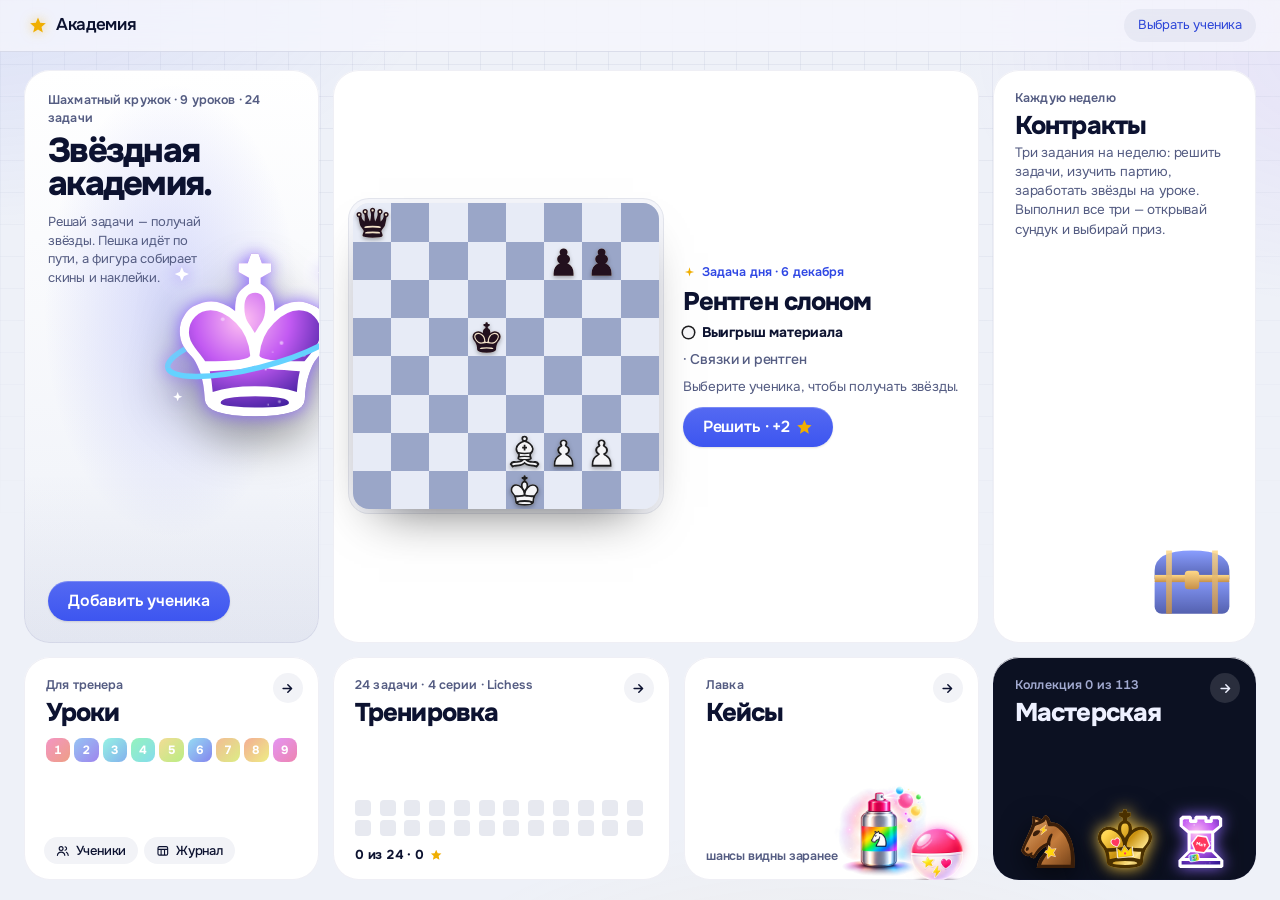
==== zvezdnaya-akademiya/index.html @ 02531407 "Add Звёздная академия as uploaded (baseline before redesign) Co-Authored-By: Claude Opus 5.5 <norepl" ====
<!DOCTYPE html>
<html lang="ru">
<head>
<meta charset="utf-8">
<meta name="viewport" content="width=device-width, initial-scale=1, viewport-fit=cover">
<style>[hidden]{display:none!important}</style>
<title>Звёздная академия</title>
<meta name="description" content="Шахматная академия: путь пешки, контракты недели, задача дня, задачи Lichess по темам и уровням, медали, честные кейсы со скинами и наклейками, 3D-осмотр призов.">
<link rel="preconnect" href="https://fonts.googleapis.com">
<link rel="preconnect" href="https://fonts.gstatic.com" crossorigin>
<link href="https://fonts.googleapis.com/css2?family=Onest:wght@400;500;600;700;800&family=JetBrains+Mono:wght@500;700;800&display=swap" rel="stylesheet">
</head>
<body>
<style>
:root { --stars: url("data:image/svg+xml,%3Csvg xmlns='http://www.w3.org/2000/svg' width='720' height='520'%3E%3Ccircle cx='0.3' cy='57.0' r='1.03' fill='%23cfd8ff' opacity='0.75'/%3E%3Ccircle cx='351.7' cy='31.3' r='0.49' fill='%23ffffff' opacity='0.51'/%3E%3Ccircle cx='645.3' cy='76.0' r='0.67' fill='%23ffffff' opacity='0.63'/%3E%3Ccircle cx='589.8' cy='379.5' r='1.02' fill='%23ffffff' opacity='0.57'/%3E%3Ccircle cx='86.9' cy='281.4' r='1.04' fill='%23ffffff' opacity='0.80'/%3E%3Ccircle cx='367.1' cy='180.7' r='0.80' fill='%23ffffff' opacity='0.44'/%3E%3Ccircle cx='144.5' cy='321.3' r='0.95' fill='%23ffffff' opacity='0.83'/%3E%3Ccircle cx='688.6' cy='460.3' r='0.82' fill='%23ffffff' opacity='0.74'/%3E%3Ccircle cx='394.3' cy='354.6' r='0.82' fill='%23cfd8ff' opacity='0.51'/%3E%3Ccircle cx='318.0' cy='483.8' r='0.41' fill='%23ffffff' opacity='0.26'/%3E%3Ccircle cx='382.9' cy='252.1' r='0.76' fill='%23ffe9c4' opacity='0.55'/%3E%3Ccircle cx='92.4' cy='301.5' r='0.44' fill='%23ffe9c4' opacity='0.28'/%3E%3Ccircle cx='538.9' cy='388.7' r='0.73' fill='%23ffffff' opacity='0.53'/%3E%3Ccircle cx='608.2' cy='263.1' r='1.03' fill='%23cfd8ff' opacity='0.78'/%3E%3Ccircle cx='562.9' cy='118.4' r='0.42' fill='%23ffffff' opacity='0.77'/%3E%3Ccircle cx='74.9' cy='148.2' r='0.68' fill='%23cfd8ff' opacity='0.68'/%3E%3Ccircle cx='564.7' cy='295.5' r='0.45' fill='%23cfd8ff' opacity='0.35'/%3E%3Ccircle cx='130.2' cy='429.8' r='0.45' fill='%23ffffff' opacity='0.69'/%3E%3Ccircle cx='243.1' cy='425.0' r='0.90' fill='%23ffe9c4' opacity='0.61'/%3E%3Ccircle cx='578.2' cy='245.1' r='1.08' fill='%23ffffff' opacity='0.69'/%3E%3Ccircle cx='470.4' cy='394.2' r='1.01' fill='%23ffffff' opacity='0.62'/%3E%3Ccircle cx='527.0' cy='371.2' r='0.35' fill='%23ffe9c4' opacity='0.74'/%3E%3Ccircle cx='513.6' cy='400.6' r='0.65' fill='%23cfd8ff' opacity='0.38'/%3E%3Ccircle cx='426.3' cy='279.5' r='1.04' fill='%23ffffff' opacity='0.59'/%3E%3Ccircle cx='390.0' cy='379.7' r='0.75' fill='%23b8c6ff' opacity='0.65'/%3E%3Ccircle cx='160.0' cy='14.0' r='1.01' fill='%23ffffff' opacity='0.26'/%3E%3Ccircle cx='94.0' cy='64.1' r='0.67' fill='%23cfd8ff' opacity='0.82'/%3E%3Ccircle cx='0.3' cy='428.1' r='0.95' fill='%23cfd8ff' opacity='0.83'/%3E%3Ccircle cx='343.6' cy='267.3' r='0.45' fill='%23ffe9c4' opacity='0.70'/%3E%3Ccircle cx='76.0' cy='505.2' r='0.55' fill='%23ffffff' opacity='0.55'/%3E%3Ccircle cx='463.9' cy='67.6' r='0.36' fill='%23ffffff' opacity='0.25'/%3E%3Ccircle cx='249.1' cy='448.7' r='0.79' fill='%23ffffff' opacity='0.42'/%3E%3Ccircle cx='198.5' cy='336.8' r='0.49' fill='%23ffffff' opacity='0.78'/%3E%3Ccircle cx='482.3' cy='189.7' r='0.53' fill='%23ffe9c4' opacity='0.37'/%3E%3Ccircle cx='148.8' cy='304.1' r='0.74' fill='%23ffffff' opacity='0.39'/%3E%3Ccircle cx='3.7' cy='292.6' r='0.69' fill='%23cfd8ff' opacity='0.37'/%3E%3Ccircle cx='304.8' cy='40.0' r='1.03' fill='%23ffffff' opacity='0.79'/%3E%3Ccircle cx='7.3' cy='53.4' r='0.58' fill='%23b8c6ff' opacity='0.35'/%3E%3Ccircle cx='392.4' cy='352.9' r='0.66' fill='%23ffe9c4' opacity='0.31'/%3E%3Ccircle cx='471.7' cy='392.5' r='0.98' fill='%23ffffff' opacity='0.30'/%3E%3Ccircle cx='605.6' cy='68.3' r='0.73' fill='%23ffffff' opacity='0.36'/%3E%3Ccircle cx='573.4' cy='308.8' r='0.94' fill='%23ffffff' opacity='0.43'/%3E%3Ccircle cx='455.4' cy='506.4' r='0.87' fill='%23ffffff' opacity='0.87'/%3E%3Ccircle cx='370.3' cy='381.8' r='0.63' fill='%23cfd8ff' opacity='0.91'/%3E%3Ccircle cx='180.3' cy='468.9' r='0.72' fill='%23ffffff' opacity='0.37'/%3E%3Ccircle cx='174.8' cy='144.8' r='0.57' fill='%23cfd8ff' opacity='0.57'/%3E%3Ccircle cx='545.3' cy='334.4' r='0.43' fill='%23cfd8ff' opacity='0.83'/%3E%3Ccircle cx='675.3' cy='350.6' r='0.90' fill='%23ffffff' opacity='0.52'/%3E%3Ccircle cx='500.8' cy='255.9' r='0.43' fill='%23cfd8ff' opacity='0.40'/%3E%3Ccircle cx='67.8' cy='309.7' r='0.56' fill='%23ffe9c4' opacity='0.39'/%3E%3Ccircle cx='521.7' cy='242.4' r='0.99' fill='%23ffffff' opacity='0.77'/%3E%3Ccircle cx='29.0' cy='480.7' r='0.91' fill='%23ffffff' opacity='0.28'/%3E%3Ccircle cx='96.0' cy='187.4' r='0.93' fill='%23b8c6ff' opacity='0.69'/%3E%3Ccircle cx='221.6' cy='511.3' r='1.03' fill='%23cfd8ff' opacity='0.86'/%3E%3Ccircle cx='503.0' cy='292.3' r='0.43' fill='%23ffffff' opacity='0.91'/%3E%3Ccircle cx='135.3' cy='1.3' r='0.43' fill='%23b8c6ff' opacity='0.32'/%3E%3Ccircle cx='517.2' cy='32.6' r='0.57' fill='%23ffe9c4' opacity='0.30'/%3E%3Ccircle cx='451.0' cy='476.3' r='0.63' fill='%23ffffff' opacity='0.75'/%3E%3Ccircle cx='49.4' cy='10.6' r='0.38' fill='%23ffe9c4' opacity='0.38'/%3E%3Ccircle cx='79.3' cy='134.8' r='0.72' fill='%23ffffff' opacity='0.70'/%3E%3Ccircle cx='200.9' cy='51.8' r='0.87' fill='%23b8c6ff' opacity='0.73'/%3E%3Ccircle cx='144.6' cy='406.2' r='0.62' fill='%23ffe9c4' opacity='0.51'/%3E%3Ccircle cx='59.6' cy='283.8' r='0.46' fill='%23cfd8ff' opacity='0.54'/%3E%3Ccircle cx='52.7' cy='330.8' r='0.71' fill='%23cfd8ff' opacity='0.50'/%3E%3Ccircle cx='214.2' cy='303.5' r='1.01' fill='%23ffffff' opacity='0.89'/%3E%3Ccircle cx='581.3' cy='355.0' r='0.68' fill='%23cfd8ff' opacity='0.49'/%3E%3Ccircle cx='223.0' cy='447.7' r='0.80' fill='%23b8c6ff' opacity='0.31'/%3E%3Ccircle cx='376.0' cy='73.5' r='0.78' fill='%23cfd8ff' opacity='0.90'/%3E%3Ccircle cx='212.7' cy='61.2' r='1.01' fill='%23cfd8ff' opacity='0.26'/%3E%3Ccircle cx='594.7' cy='513.6' r='0.84' fill='%23ffffff' opacity='0.78'/%3E%3Ccircle cx='588.3' cy='224.7' r='0.86' fill='%23b8c6ff' opacity='0.79'/%3E%3Ccircle cx='413.0' cy='305.0' r='0.62' fill='%23ffffff' opacity='0.78'/%3E%3Ccircle cx='576.1' cy='180.5' r='0.37' fill='%23ffe9c4' opacity='0.70'/%3E%3Ccircle cx='125.3' cy='153.2' r='0.47' fill='%23ffe9c4' opacity='0.78'/%3E%3Ccircle cx='213.2' cy='88.4' r='1.00' fill='%23b8c6ff' opacity='0.55'/%3E%3Ccircle cx='665.7' cy='157.7' r='0.85' fill='%23cfd8ff' opacity='0.29'/%3E%3Ccircle cx='367.3' cy='103.6' r='0.95' fill='%23ffffff' opacity='0.36'/%3E%3Ccircle cx='215.1' cy='7.1' r='0.39' fill='%23ffe9c4' opacity='0.49'/%3E%3Ccircle cx='315.1' cy='402.7' r='0.96' fill='%23ffe9c4' opacity='0.57'/%3E%3Ccircle cx='10.7' cy='431.1' r='0.41' fill='%23cfd8ff' opacity='0.88'/%3E%3Ccircle cx='604.8' cy='404.1' r='0.96' fill='%23ffffff' opacity='0.81'/%3E%3Ccircle cx='470.4' cy='0.3' r='1.02' fill='%23ffffff' opacity='0.26'/%3E%3Ccircle cx='323.9' cy='204.3' r='0.85' fill='%23ffffff' opacity='0.31'/%3E%3Ccircle cx='707.6' cy='126.4' r='0.91' fill='%23ffe9c4' opacity='0.33'/%3E%3Ccircle cx='505.2' cy='105.2' r='0.70' fill='%23ffe9c4' opacity='0.59'/%3E%3Ccircle cx='347.0' cy='330.6' r='0.98' fill='%23ffffff' opacity='0.65'/%3E%3Ccircle cx='231.6' cy='401.9' r='0.77' fill='%23ffffff' opacity='0.79'/%3E%3Ccircle cx='411.8' cy='2.1' r='1.01' fill='%23b8c6ff' opacity='0.55'/%3E%3Ccircle cx='246.9' cy='375.7' r='0.83' fill='%23ffffff' opacity='0.51'/%3E%3Ccircle cx='111.6' cy='81.9' r='0.97' fill='%23ffffff' opacity='0.53'/%3E%3Ccircle cx='429.3' cy='482.1' r='0.70' fill='%23ffffff' opacity='0.84'/%3E%3Ccircle cx='344.9' cy='365.2' r='0.74' fill='%23ffe9c4' opacity='0.93'/%3E%3Ccircle cx='252.3' cy='275.8' r='0.55' fill='%23ffffff' opacity='0.40'/%3E%3Ccircle cx='652.0' cy='0.2' r='0.95' fill='%23ffe9c4' opacity='0.50'/%3E%3Ccircle cx='82.3' cy='178.8' r='0.36' fill='%23ffffff' opacity='0.88'/%3E%3Ccircle cx='484.2' cy='176.8' r='0.96' fill='%23ffffff' opacity='0.69'/%3E%3Ccircle cx='278.2' cy='464.5' r='0.60' fill='%23b8c6ff' opacity='0.59'/%3E%3Ccircle cx='53.2' cy='345.2' r='0.36' fill='%23ffffff' opacity='0.64'/%3E%3Ccircle cx='183.2' cy='500.4' r='1.02' fill='%23ffffff' opacity='0.67'/%3E%3Ccircle cx='412.5' cy='168.8' r='0.98' fill='%23ffffff' opacity='0.42'/%3E%3Ccircle cx='686.6' cy='16.2' r='0.73' fill='%23ffffff' opacity='0.87'/%3E%3Ccircle cx='368.1' cy='390.4' r='0.45' fill='%23ffffff' opacity='0.32'/%3E%3Ccircle cx='44.7' cy='36.4' r='0.49' fill='%23ffffff' opacity='0.26'/%3E%3Ccircle cx='549.0' cy='345.8' r='0.72' fill='%23ffffff' opacity='0.94'/%3E%3Ccircle cx='278.1' cy='277.5' r='0.99' fill='%23ffffff' opacity='0.73'/%3E%3Ccircle cx='126.0' cy='395.8' r='0.77' fill='%23ffffff' opacity='0.45'/%3E%3Ccircle cx='654.0' cy='282.4' r='1.09' fill='%23cfd8ff' opacity='0.89'/%3E%3Ccircle cx='610.3' cy='20.8' r='0.36' fill='%23b8c6ff' opacity='0.30'/%3E%3Ccircle cx='77.2' cy='132.8' r='0.65' fill='%23ffffff' opacity='0.25'/%3E%3Ccircle cx='493.2' cy='142.6' r='1.04' fill='%23ffffff' opacity='0.70'/%3E%3Ccircle cx='235.9' cy='329.9' r='0.58' fill='%23ffe9c4' opacity='0.94'/%3E%3Ccircle cx='86.4' cy='121.0' r='0.48' fill='%23ffe9c4' opacity='0.90'/%3E%3Ccircle cx='133.6' cy='493.3' r='0.56' fill='%23ffffff' opacity='0.53'/%3E%3Ccircle cx='494.1' cy='429.2' r='0.94' fill='%23cfd8ff' opacity='0.26'/%3E%3Ccircle cx='200.6' cy='357.6' r='0.46' fill='%23ffffff' opacity='0.32'/%3E%3Ccircle cx='160.1' cy='309.5' r='0.58' fill='%23ffffff' opacity='0.51'/%3E%3Ccircle cx='266.5' cy='12.7' r='0.77' fill='%23ffffff' opacity='0.61'/%3E%3Ccircle cx='141.4' cy='292.1' r='0.93' fill='%23cfd8ff' opacity='0.88'/%3E%3Ccircle cx='386.1' cy='261.8' r='0.63' fill='%23ffffff' opacity='0.39'/%3E%3Ccircle cx='361.0' cy='34.6' r='0.83' fill='%23ffffff' opacity='0.53'/%3E%3Ccircle cx='272.8' cy='398.0' r='0.47' fill='%23b8c6ff' opacity='0.36'/%3E%3Ccircle cx='476.1' cy='493.7' r='0.99' fill='%23ffe9c4' opacity='0.40'/%3E%3Ccircle cx='706.1' cy='256.6' r='1.08' fill='%23ffe9c4' opacity='0.52'/%3E%3Ccircle cx='656.1' cy='127.8' r='0.40' fill='%23ffffff' opacity='0.63'/%3E%3Ccircle cx='162.7' cy='342.6' r='0.39' fill='%23ffffff' opacity='0.61'/%3E%3Ccircle cx='67.2' cy='39.1' r='0.63' fill='%23ffffff' opacity='0.32'/%3E%3Ccircle cx='603.5' cy='493.5' r='0.63' fill='%23ffffff' opacity='0.46'/%3E%3Ccircle cx='434.7' cy='265.8' r='0.90' fill='%23ffffff' opacity='0.74'/%3E%3Ccircle cx='269.0' cy='366.0' r='0.99' fill='%23cfd8ff' opacity='0.31'/%3E%3Ccircle cx='330.2' cy='215.3' r='0.80' fill='%23ffffff' opacity='0.84'/%3E%3Ccircle cx='392.2' cy='386.6' r='0.38' fill='%23cfd8ff' opacity='0.78'/%3E%3Ccircle cx='232.9' cy='393.1' r='0.85' fill='%23ffffff' opacity='0.31'/%3E%3Ccircle cx='175.7' cy='107.6' r='0.81' fill='%23ffffff' opacity='0.85'/%3E%3Ccircle cx='620.2' cy='120.1' r='0.92' fill='%23b8c6ff' opacity='0.53'/%3E%3Ccircle cx='282.3' cy='501.9' r='0.55' fill='%23ffe9c4' opacity='0.68'/%3E%3Ccircle cx='370.9' cy='26.0' r='0.86' fill='%23ffffff' opacity='0.66'/%3E%3Ccircle cx='103.7' cy='434.1' r='0.36' fill='%23ffffff' opacity='0.69'/%3E%3Ccircle cx='101.1' cy='422.1' r='0.65' fill='%23b8c6ff' opacity='0.31'/%3E%3Ccircle cx='570.3' cy='269.7' r='0.39' fill='%23b8c6ff' opacity='0.49'/%3E%3Ccircle cx='308.3' cy='23.1' r='0.80' fill='%23ffffff' opacity='0.53'/%3E%3Ccircle cx='529.5' cy='341.6' r='1.02' fill='%23ffffff' opacity='0.40'/%3E%3Ccircle cx='26.5' cy='377.7' r='0.92' fill='%23ffffff' opacity='0.32'/%3E%3Ccircle cx='102.1' cy='262.0' r='0.43' fill='%23cfd8ff' opacity='0.83'/%3E%3Ccircle cx='92.4' cy='443.9' r='0.90' fill='%23ffffff' opacity='0.76'/%3E%3Ccircle cx='648.3' cy='392.5' r='0.84' fill='%23b8c6ff' opacity='0.76'/%3E%3Ccircle cx='576.9' cy='366.6' r='0.36' fill='%23b8c6ff' opacity='0.46'/%3E%3Ccircle cx='380.7' cy='221.7' r='0.93' fill='%23ffffff' opacity='0.85'/%3E%3Ccircle cx='545.0' cy='307.7' r='0.43' fill='%23ffffff' opacity='0.76'/%3E%3Ccircle cx='702.7' cy='206.9' r='1.08' fill='%23ffe9c4' opacity='0.38'/%3E%3Ccircle cx='665.5' cy='340.6' r='0.67' fill='%23cfd8ff' opacity='0.77'/%3E%3C/svg%3E"); --stars2: url("data:image/svg+xml,%3Csvg xmlns='http://www.w3.org/2000/svg' width='520' height='380'%3E%3Ccircle cx='3.1' cy='212.3' r='0.78' fill='%23ffe9c4' opacity='0.58'/%3E%3Ccircle cx='187.5' cy='211.7' r='1.44' fill='%23ffe9c4' opacity='0.61'/%3E%3Ccircle cx='419.4' cy='36.9' r='1.71' fill='%23b8c6ff' opacity='0.57'/%3E%3Ccircle cx='337.2' cy='227.4' r='1.22' fill='%23ffffff' opacity='0.65'/%3E%3Ccircle cx='284.4' cy='63.6' r='1.19' fill='%23cfd8ff' opacity='0.71'/%3E%3Ccircle cx='95.3' cy='307.4' r='1.11' fill='%23ffffff' opacity='0.28'/%3E%3Ccircle cx='91.1' cy='252.4' r='1.05' fill='%23ffffff' opacity='0.67'/%3E%3Ccircle cx='149.2' cy='261.8' r='1.30' fill='%23ffffff' opacity='0.91'/%3E%3Ccircle cx='244.0' cy='167.7' r='0.97' fill='%23cfd8ff' opacity='0.79'/%3E%3Ccircle cx='14.8' cy='378.3' r='0.81' fill='%23ffffff' opacity='0.77'/%3E%3Ccircle cx='82.3' cy='76.9' r='1.11' fill='%23ffffff' opacity='0.44'/%3E%3Ccircle cx='493.4' cy='369.8' r='1.07' fill='%23b8c6ff' opacity='0.53'/%3E%3Ccircle cx='154.1' cy='375.2' r='1.69' fill='%23ffffff' opacity='0.36'/%3E%3Ccircle cx='57.5' cy='212.6' r='1.66' fill='%23b8c6ff' opacity='0.75'/%3E%3Ccircle cx='355.9' cy='227.2' r='1.01' fill='%23cfd8ff' opacity='0.62'/%3E%3Ccircle cx='476.4' cy='8.6' r='1.40' fill='%23ffffff' opacity='0.79'/%3E%3Ccircle cx='110.2' cy='34.7' r='1.78' fill='%23ffe9c4' opacity='0.73'/%3E%3Ccircle cx='182.5' cy='27.8' r='1.27' fill='%23ffffff' opacity='0.55'/%3E%3Ccircle cx='377.0' cy='42.8' r='0.90' fill='%23ffffff' opacity='0.56'/%3E%3Ccircle cx='36.9' cy='6.1' r='1.27' fill='%23cfd8ff' opacity='0.85'/%3E%3Ccircle cx='130.1' cy='236.2' r='0.92' fill='%23ffe9c4' opacity='0.66'/%3E%3Ccircle cx='234.1' cy='31.1' r='1.36' fill='%23ffffff' opacity='0.92'/%3E%3Ccircle cx='130.7' cy='333.3' r='0.91' fill='%23b8c6ff' opacity='0.73'/%3E%3Ccircle cx='171.9' cy='203.5' r='1.46' fill='%23cfd8ff' opacity='0.51'/%3E%3Ccircle cx='70.9' cy='343.4' r='0.77' fill='%23cfd8ff' opacity='0.73'/%3E%3Ccircle cx='200.3' cy='282.9' r='1.71' fill='%23ffffff' opacity='0.92'/%3E%3Ccircle cx='383.5' cy='204.4' r='0.81' fill='%23b8c6ff' opacity='0.61'/%3E%3Ccircle cx='479.9' cy='173.1' r='0.96' fill='%23ffffff' opacity='0.61'/%3E%3Ccircle cx='448.0' cy='130.5' r='1.30' fill='%23ffffff' opacity='0.44'/%3E%3Ccircle cx='223.5' cy='216.0' r='1.14' fill='%23b8c6ff' opacity='0.32'/%3E%3Ccircle cx='270.6' cy='105.7' r='1.40' fill='%23ffffff' opacity='0.64'/%3E%3Ccircle cx='115.2' cy='197.2' r='1.34' fill='%23ffffff' opacity='0.51'/%3E%3Ccircle cx='306.5' cy='315.8' r='1.37' fill='%23ffffff' opacity='0.29'/%3E%3Ccircle cx='506.1' cy='192.5' r='1.04' fill='%23ffffff' opacity='0.75'/%3E%3Cpath d='M508.1 90.4L508.90000000000003 94.60000000000001L513.1 95.4L508.90000000000003 96.2L508.1 100.4L507.3 96.2L503.1 95.4L507.3 94.60000000000001Z' fill='%23fff' opacity='.8'/%3E%3Cpath d='M194.6 206.7L195.4 210.89999999999998L199.6 211.7L195.4 212.5L194.6 216.7L193.79999999999998 212.5L189.6 211.7L193.79999999999998 210.89999999999998Z' fill='%23fff' opacity='.8'/%3E%3Cpath d='M33.7 55.7L34.5 59.900000000000006L38.7 60.7L34.5 61.5L33.7 65.7L32.900000000000006 61.5L28.700000000000003 60.7L32.900000000000006 59.900000000000006Z' fill='%23fff' opacity='.8'/%3E%3C/svg%3E"); }
/* «Звёздная академия» v4 · «Обсерватория»
   Layout: one-screen app. A 52px glass bar, then a page that always fits the viewport: a header row and a body
   that never scrolls; long lists turn into pages you flip. The home page is a hub with one clear first action.
   Look: a night observatory. Deep navy, a quiet starfield, one luminous indigo accent, gold for stars.
   Light mode is «blueprint paper»: off-white with a fine grid and the same accent. Onest for text,
   JetBrains Mono for numbers that are data (odds, wear, counters). */
:root {
  color-scheme: light;
  --bg: #eef1f8;
  --bg-2: #f7f8fc;
  --surface: #ffffff;
  --surface-2: #f5f6fb;
  --fill: rgba(28, 40, 110, .055);
  --fill-2: rgba(28, 40, 110, .1);
  --line: rgba(28, 40, 110, .12);
  --hair: rgba(28, 40, 110, .08);
  --ink: #0c1230;
  --ink-2: #545c82;
  --ink-3: #7c84a8;
  --accent: #3d55f0;
  --accent-hi: #2f47e4;
  --accent-ink: #ffffff;
  --accent-soft: rgba(61, 85, 240, .12);
  --link: #2c45d8;
  --star: #a46b00;
  --star-glow: #f0ae00;
  --ok: #128a55;
  --danger: #d4243b;
  --nav: rgba(246, 247, 252, .78);
  --nav-ink: #0c1230;
  --scrim: rgba(226, 230, 242, .74);
  --shadow: 0 1px 2px rgba(12, 18, 48, .05), 0 18px 44px -20px rgba(12, 18, 48, .3);
  --edge: inset 0 0 0 1px rgba(28, 40, 110, .07), inset 0 1px 0 rgba(255, 255, 255, .9);
  --glow-a: rgba(61, 85, 240, .14);
  --glow-b: rgba(150, 90, 255, .1);
  --glow-c: rgba(255, 180, 60, .1);
  --sq-light: #e7ebf6;
  --sq-dark: #9aa6c8;
  --sq-mark: rgba(61, 85, 240, .32);
  --r-common: #6e6e78;
  --r-uncommon: #1f8a46;
  --r-rare: #1f63e0;
  --r-epic: #8a3fd1;
  --r-legendary: #c05f00;
  --r-mythic: #d1194e;
  --f-display: "Onest", -apple-system, BlinkMacSystemFont, "SF Pro Display", "Segoe UI", Arial, sans-serif;
  --f-text: "Onest", -apple-system, BlinkMacSystemFont, "SF Pro Text", "Segoe UI", Arial, sans-serif;
  --f-mono: "JetBrains Mono", ui-monospace, "SF Mono", Menlo, Consolas, monospace;
  --ease: cubic-bezier(.25, .1, .25, 1);
  --out: cubic-bezier(.16, 1, .3, 1);
  --spring: cubic-bezier(.34, 1.56, .64, 1);
  --in: cubic-bezier(.55, 0, 1, .45);
  --gut: 24px;
  --sky: none;
}
@media (prefers-color-scheme: dark) {
  :root:not([data-theme="light"]) {
    color-scheme: dark;
    --bg: #04060e; --bg-2: #080c1a; --surface: #0c1122; --surface-2: #121a31;
    --fill: rgba(150, 165, 255, .07); --fill-2: rgba(150, 165, 255, .13); --line: rgba(150, 165, 255, .14); --hair: rgba(150, 165, 255, .09);
    --ink: #eef1ff; --ink-2: #a2aad0; --ink-3: #737ca6; --accent: #4f68ff; --accent-hi: #6c84ff; --accent-ink: #ffffff; --accent-soft: rgba(108, 132, 255, .16); --link: #93a6ff;
    --star: #ffd66b; --star-glow: #ffcf4d; --ok: #3ddc97; --danger: #ff5a6e;
    --nav: rgba(6, 9, 20, .72); --nav-ink: #eef1ff; --scrim: rgba(2, 4, 12, .74); --shadow: 0 18px 44px -18px rgba(0, 0, 0, .95);
    --edge: inset 0 0 0 1px rgba(150, 165, 255, .09), inset 0 1px 0 rgba(255, 255, 255, .06);
    --glow-a: rgba(79, 104, 255, .2); --glow-b: rgba(150, 90, 255, .14); --glow-c: rgba(255, 190, 90, .06);
    --sq-light: #c4cce6; --sq-dark: #6573a6; --sq-mark: rgba(108, 132, 255, .5);
    --r-common: #9b9eb0; --r-uncommon: #3ddc84; --r-rare: #3d8bff; --r-epic: #c06bff; --r-legendary: #ffa53a; --r-mythic: #ff4f7b;
    --sky: var(--stars);
  }
}
:root[data-theme="dark"] {
  color-scheme: dark;
  --bg: #04060e; --bg-2: #080c1a; --surface: #0c1122; --surface-2: #121a31;
  --fill: rgba(150, 165, 255, .07); --fill-2: rgba(150, 165, 255, .13); --line: rgba(150, 165, 255, .14); --hair: rgba(150, 165, 255, .09);
  --ink: #eef1ff; --ink-2: #a2aad0; --ink-3: #737ca6; --accent: #4f68ff; --accent-hi: #6c84ff; --accent-ink: #ffffff; --accent-soft: rgba(108, 132, 255, .16); --link: #93a6ff;
  --star: #ffd66b; --star-glow: #ffcf4d; --ok: #3ddc97; --danger: #ff5a6e;
  --nav: rgba(6, 9, 20, .72); --nav-ink: #eef1ff; --scrim: rgba(2, 4, 12, .74); --shadow: 0 18px 44px -18px rgba(0, 0, 0, .95);
  --edge: inset 0 0 0 1px rgba(150, 165, 255, .09), inset 0 1px 0 rgba(255, 255, 255, .06);
  --glow-a: rgba(79, 104, 255, .2); --glow-b: rgba(150, 90, 255, .14); --glow-c: rgba(255, 190, 90, .06);
  --sq-light: #c4cce6; --sq-dark: #6573a6; --sq-mark: rgba(108, 132, 255, .5);
  --r-common: #9b9eb0; --r-uncommon: #3ddc84; --r-rare: #3d8bff; --r-epic: #c06bff; --r-legendary: #ffa53a; --r-mythic: #ff4f7b;
  --sky: var(--stars);
}
/* always-dark surfaces (case opening, inspection, rank-up, the first lesson, the studio tile) */
.dark-band {
  --bg: #04060e; --surface: #0c1122; --surface-2: #121a31; --fill: rgba(150, 165, 255, .08); --fill-2: rgba(150, 165, 255, .15); --line: rgba(150, 165, 255, .16);
  --ink: #eef1ff; --ink-2: #a2aad0; --ink-3: #737ca6; --link: #93a6ff; --star: #ffd66b; --accent: #4f68ff; --accent-hi: #6c84ff;
  --sq-light: #c4cce6; --sq-dark: #6573a6;
  --r-common: #9b9eb0; --r-uncommon: #3ddc84; --r-rare: #3d8bff; --r-epic: #c06bff; --r-legendary: #ffa53a; --r-mythic: #ff4f7b;
  color: var(--ink);
}

*, *::before, *::after { box-sizing: border-box; }
html, body { height: 100%; }
body { margin: 0; background: var(--bg); color: var(--ink); font-family: var(--f-text); font-size: 16px; line-height: 1.42; letter-spacing: -.012em; -webkit-font-smoothing: antialiased; overflow: hidden; font-feature-settings: "ss01", "cv11"; }
/* the sky: soft nebula glows plus a starfield in dark mode, a blueprint grid in light mode */
body::before { content: ""; position: fixed; inset: -20%; z-index: 0; pointer-events: none; background: radial-gradient(40% 35% at 12% 8%, var(--glow-a), transparent 70%), radial-gradient(35% 30% at 92% 18%, var(--glow-b), transparent 70%), radial-gradient(40% 35% at 60% 104%, var(--glow-c), transparent 70%); animation: ambient 30s ease-in-out infinite alternate; }
body::after { content: ""; position: fixed; inset: 0; z-index: 0; pointer-events: none; background: linear-gradient(var(--hair) 1px, transparent 1px) 0 0 / 32px 32px, linear-gradient(90deg, var(--hair) 1px, transparent 1px) 0 0 / 32px 32px; -webkit-mask: radial-gradient(120% 90% at 50% 0%, #000 25%, transparent 80%); mask: radial-gradient(120% 90% at 50% 0%, #000 25%, transparent 80%); opacity: .7; }
@keyframes ambient { 50% { transform: translate(3%, -2%) rotate(3deg); } 100% { transform: translate(-3%, 2%) rotate(-2deg); } }
@media (prefers-color-scheme: dark) { :root:not([data-theme="light"]) body::after { background: var(--stars) 0 0 / 720px 520px, var(--stars2) 260px 140px / 520px 380px; opacity: .9; -webkit-mask: none; mask: none; animation: twinkle 7s ease-in-out infinite alternate; } }
:root[data-theme="dark"] body::after { background: var(--stars) 0 0 / 720px 520px, var(--stars2) 260px 140px / 520px 380px; opacity: .9; -webkit-mask: none; mask: none; animation: twinkle 7s ease-in-out infinite alternate; }
@keyframes twinkle { 0% { opacity: .55; } 50% { opacity: .95; } 100% { opacity: .7; } }
.mono { font-family: var(--f-mono); font-variant-numeric: tabular-nums; letter-spacing: -.02em; }
.g { font-style: normal; font-size: .92em; display: inline-block; }
button, input, select { font: inherit; color: inherit; letter-spacing: inherit; }
button { cursor: pointer; }
a { color: var(--link); }
:focus-visible { outline: 2px solid var(--accent-hi); outline-offset: 2px; }
h1, h2, h3 { margin: 0; text-wrap: balance; font-family: var(--f-display); }
p { margin: 0; }
.num { font-variant-numeric: tabular-nums; }
.starI { display: inline-block; width: .95em; height: .95em; vertical-align: -.1em; color: var(--star-glow); }

/* ---------- app shell: everything fits the viewport ---------- */
#app { position: relative; z-index: 1; height: 100%; display: grid; grid-template-rows: auto minmax(0, 1fr); }
.bar { position: relative; z-index: 40; height: 52px; background: var(--nav); backdrop-filter: saturate(180%) blur(20px); -webkit-backdrop-filter: saturate(180%) blur(20px); border-bottom: 1px solid var(--line); }
.bar-in { max-width: 1360px; height: 100%; margin: 0 auto; padding-inline: var(--gut); display: flex; align-items: center; gap: 10px; }
.logo { display: inline-flex; align-items: center; gap: 8px; border: 0; background: none; padding: 6px 4px; color: var(--nav-ink); font-family: var(--f-display); font-weight: 600; font-size: 17px; letter-spacing: -.02em; white-space: nowrap; }
.logo svg { width: 20px; height: 20px; color: var(--star-glow); filter: drop-shadow(0 0 6px color-mix(in srgb, var(--star-glow) 55%, transparent)); transition: transform .5s var(--spring); }
.logo:hover svg { transform: rotate(72deg) scale(1.1); }
.crumb { display: flex; align-items: center; gap: 6px; min-width: 0; color: var(--ink-2); font-size: 15px; }
.crumb svg { width: 14px; height: 14px; flex: none; opacity: .6; }
.crumb b { color: var(--ink); font-weight: 600; white-space: nowrap; overflow: hidden; text-overflow: ellipsis; }
.bar .sp { flex: 1; }
.me { display: inline-flex; align-items: center; gap: 8px; border: 0; background: var(--fill); border-radius: 999px; padding: 3px 12px 3px 3px; min-width: 0; max-width: 270px; font-size: 13px; color: var(--nav-ink); transition: background .2s; }
.me:hover { background: var(--fill-2); }
.me .ava { --s: 30px; }
.me b { font-weight: 600; white-space: nowrap; overflow: hidden; text-overflow: ellipsis; min-width: 0; }
.me .bal { font-weight: 700; white-space: nowrap; font-variant-numeric: tabular-nums; }
.me.none { padding: 7px 14px; color: var(--link); }
#view { position: relative; min-height: 0; overflow: hidden; }
.page { height: 100%; max-width: 1360px; margin: 0 auto; padding: 18px var(--gut) 20px; display: grid; grid-template-rows: auto minmax(0, 1fr); gap: 16px; animation: pagein .5s var(--out) both; }
@keyframes pagein { from { opacity: 0; transform: translateY(10px) scale(.995); } }
.page.flat { grid-template-rows: minmax(0, 1fr); }
.phead { display: flex; align-items: flex-end; justify-content: space-between; gap: 12px 20px; flex-wrap: wrap; min-width: 0; }
.phead .ttl-block { display: grid; gap: 2px; min-width: 0; }
.phead h1 { font-weight: 700; font-size: clamp(26px, 3.2vw, 40px); line-height: 1.05; letter-spacing: -.032em; }
.phead p { color: var(--ink-2); font-size: 15px; }
.phead .acts { display: flex; align-items: center; gap: 8px; flex-wrap: wrap; }
.pbody { position: relative; min-height: 0; min-width: 0; }

/* ---------- type helpers ---------- */
.eyebrow { font-size: 13px; font-weight: 600; color: var(--ink-2); letter-spacing: -.005em; }
.h2 { font-weight: 700; font-size: clamp(22px, 2.4vw, 30px); line-height: 1.1; letter-spacing: -.028em; }
.h3 { font-weight: 600; font-size: clamp(17px, 1.6vw, 21px); line-height: 1.18; letter-spacing: -.018em; }
.lead { font-size: clamp(15px, 1.4vw, 18px); line-height: 1.4; color: var(--ink-2); }
.small { font-size: 14px; line-height: 1.4; }
.tiny { font-size: 12px; line-height: 1.3; letter-spacing: -.005em; }
.muted { color: var(--ink-2); }
.grad { background: linear-gradient(90deg, #2997ff 0%, #a35cff 35%, #ff375f 70%, #ff9f0a 100%); -webkit-background-clip: text; background-clip: text; color: transparent; }
.row { display: flex; gap: 10px; flex-wrap: wrap; align-items: center; }
.row.c { justify-content: center; }
.spread { display: flex; gap: 10px 16px; flex-wrap: wrap; align-items: center; justify-content: space-between; }
.stack { display: grid; gap: 8px; min-width: 0; align-content: start; }
.clip1 { white-space: nowrap; overflow: hidden; text-overflow: ellipsis; min-width: 0; }

/* ---------- buttons and controls ---------- */
.btn { position: relative; display: inline-flex; align-items: center; justify-content: center; gap: 6px; border: 0; border-radius: 980px; padding: 10px 20px; background: linear-gradient(180deg, color-mix(in srgb, var(--accent) 88%, #fff), var(--accent)); color: var(--accent-ink); font-size: 16px; font-weight: 600; line-height: 1.2; white-space: nowrap; box-shadow: inset 0 1px 0 rgba(255, 255, 255, .22), 0 1px 2px rgba(0, 0, 0, .12); transition: background .2s, transform .25s var(--spring), opacity .2s, box-shadow .25s; }
.btn:hover { background: linear-gradient(180deg, color-mix(in srgb, var(--accent-hi) 85%, #fff), var(--accent-hi)); box-shadow: inset 0 1px 0 rgba(255, 255, 255, .25), 0 8px 24px -8px var(--accent-hi); }
.btn:active { transform: scale(.95); transition-duration: .08s; }
.btn:disabled { opacity: .38; cursor: default; transform: none; background: var(--accent); box-shadow: none; }
.btn svg { width: 1.05em; height: 1.05em; flex: none; }
.btn.sm { padding: 7px 14px; font-size: 14px; }
.btn.lg { padding: 13px 26px; font-size: 17px; }
.btn.soft { background: var(--fill); color: var(--ink); box-shadow: none; font-weight: 500; }
.btn.soft:hover { background: var(--fill-2); box-shadow: none; }
.btn.soft:disabled { background: var(--fill); }
.btn.glass { background: rgba(255, 255, 255, .13); color: #fff; box-shadow: inset 0 0 0 1px rgba(255, 255, 255, .14); backdrop-filter: blur(14px); -webkit-backdrop-filter: blur(14px); font-weight: 500; }
.btn.glass:hover { background: rgba(255, 255, 255, .28); box-shadow: none; }
.btn.white { background: #f5f5f7; color: #1d1d1f; }
.btn.white:hover { background: #ffffff; }
.btn.danger { background: var(--danger); color: #fff; }
.btn.armed { background: var(--danger) !important; color: #fff !important; box-shadow: none; }
.link { display: inline-flex; align-items: center; gap: 2px; border: 0; background: none; padding: 0; color: var(--link); font-size: inherit; }
.link::after { content: "›"; font-size: 1.15em; line-height: 1; margin-left: 3px; transform: translateY(-.04em); transition: transform .2s; }
.link:hover::after { transform: translate(2px, -.04em); }
.iconbtn { width: 36px; height: 36px; border-radius: 50%; border: 0; background: var(--fill); display: grid; place-items: center; color: var(--ink); flex: none; transition: background .2s, transform .15s; }
.iconbtn:hover { background: var(--fill-2); }
.iconbtn:active { transform: scale(.92); }
.iconbtn svg { width: 18px; height: 18px; }
.seg { display: inline-flex; gap: 2px; padding: 3px; border-radius: 12px; background: var(--fill); max-width: 100%; overflow-x: auto; scrollbar-width: none; }
.seg::-webkit-scrollbar { display: none; }
.seg button { border: 0; background: none; border-radius: 9px; padding: 7px 13px; font-size: 14px; font-weight: 500; color: var(--ink); white-space: nowrap; transition: background .2s; }
.seg button:hover { background: var(--fill); }
.seg button[aria-pressed="true"] { background: var(--surface); box-shadow: 0 1px 4px rgba(0, 0, 0, .16), var(--edge); font-weight: 600; }
.seg button.lk { color: var(--ink-3); }
.seg button.lk svg { width: 12px; height: 12px; margin-right: 4px; vertical-align: -1px; opacity: .8; }
.chips { display: flex; flex-wrap: wrap; gap: 6px; }
.chip { border: 0; background: var(--fill); color: var(--ink); border-radius: 999px; padding: 6px 13px; font-size: 13px; transition: background .2s; }
.chip:hover { background: var(--fill-2); }
.chip[aria-pressed="true"] { background: var(--ink); color: var(--bg); }
.pillbal { display: inline-flex; align-items: center; gap: 5px; padding: 6px 14px; border-radius: 999px; background: var(--fill); font-weight: 700; font-size: 15px; font-variant-numeric: tabular-nums; white-space: nowrap; box-shadow: var(--edge); }
.tile { position: relative; background: var(--surface); border-radius: 26px; padding: 22px; overflow: hidden; min-width: 0; min-height: 0; box-shadow: var(--edge); }
.meter { height: 6px; border-radius: 6px; background: var(--fill-2); overflow: hidden; }
.meter i { display: block; height: 100%; border-radius: 6px; background: linear-gradient(90deg, var(--accent), color-mix(in srgb, var(--accent-hi) 70%, #b8c4ff)); transition: width .6s var(--out); }

/* ---------- pager: pages you flip instead of scrolling ---------- */
.pager { position: relative; height: 100%; display: grid; grid-template-rows: minmax(0, 1fr) auto; gap: 0; min-height: 0; outline: none; }
.pg-vp { position: relative; min-height: 0; overflow: hidden; }
.pg-grid { display: grid; gap: var(--pg-gap, 16px); height: 100%; align-content: start; touch-action: pan-y; }
.pg-grid.fill { align-content: stretch; }
.pg-grid > * { min-width: 0; min-height: 0; animation: pgin .45s var(--out) both; animation-delay: calc(var(--k, 0) * 22ms); }
.pg-grid.back > * { animation-name: pgback; }
@keyframes pgin { from { opacity: 0; transform: translateX(26px) scale(.98); } }
@keyframes pgback { from { opacity: 0; transform: translateX(-26px) scale(.98); } }
.pg-nav { display: flex; align-items: center; justify-content: center; gap: 10px; height: 32px; margin-top: 10px; }
.pg-nav[hidden] { display: none; }
.pg-nav button { width: 32px; height: 32px; border-radius: 50%; border: 0; background: var(--fill); color: var(--ink); display: grid; place-items: center; transition: background .2s, opacity .2s; }
.pg-nav button:hover { background: var(--fill-2); }
.pg-nav button:disabled { opacity: .3; cursor: default; }
.pg-nav button svg { width: 16px; height: 16px; }
.pg-dots { display: flex; gap: 6px; align-items: center; }
.pg-dots i { width: 7px; height: 7px; border-radius: 50%; background: var(--fill-2); transition: width .3s var(--out), background .3s; cursor: pointer; }
.pg-dots i.on { width: 22px; border-radius: 4px; background: var(--ink); }
.pg-dots span { font-size: 13px; color: var(--ink-2); font-variant-numeric: tabular-nums; }
.empty { display: grid; gap: 12px; justify-items: center; align-content: center; text-align: center; height: 100%; padding: 20px; color: var(--ink-2); }
.empty .h2 { color: var(--ink); }

/* ---------- avatar and frames ---------- */
.ava { --h: 220; --s: 56px; position: relative; width: var(--s); height: var(--s); flex: none; border-radius: 50%; display: grid; place-items: center; background: radial-gradient(circle at 32% 28%, hsl(var(--h) 90% 76%), hsl(var(--h) 75% 50%) 58%, hsl(calc(var(--h) + 30) 70% 32%)); }
.ava > svg.pc { width: 72%; height: 72%; filter: drop-shadow(0 1px 1.5px rgba(0, 0, 0, .35)); }
.ava .ring { position: absolute; inset: -4px; border-radius: 50%; pointer-events: none; }
.ring.copper { border: 3px solid #c8783c; box-shadow: inset 0 0 0 1px #ffc08a; }
.ring.emerald { border: 3px solid #30d158; box-shadow: 0 0 10px rgba(48, 209, 88, .7); }
.ring.sapphire { border: 4px double #0a84ff; box-shadow: 0 0 12px rgba(10, 132, 255, .7); }
.ring.neon { border: 3px solid #ff375f; box-shadow: 0 0 10px #ff375f, 0 0 20px #64d2ff; animation: neonp 1.6s ease-in-out infinite alternate; }
@keyframes neonp { to { border-color: #64d2ff; box-shadow: 0 0 14px #64d2ff, 0 0 24px #ff375f; } }
.ring.crown { border: 3px solid #ffcc00; box-shadow: 0 0 14px rgba(255, 159, 10, .8); }
.ring.crown::after { content: ""; position: absolute; left: 50%; top: -36%; width: 60%; height: 40%; translate: -50% 0; background: url("data:image/svg+xml,%3Csvg xmlns='http://www.w3.org/2000/svg' viewBox='0 0 40 26'%3E%3Cpath d='M2 24 L5 6 L13 15 L20 2 L27 15 L35 6 L38 24 Z' fill='%23ffcc00' stroke='%23a96a00' stroke-width='1.6' stroke-linejoin='round'/%3E%3Ccircle cx='20' cy='17' r='3' fill='%23ff375f'/%3E%3C/svg%3E") center / contain no-repeat; filter: drop-shadow(0 2px 3px rgba(0, 0, 0, .4)); }
.ring.portal { inset: -6px; padding: 5px; background: conic-gradient(#ff375f, #ff9f0a, #ffd60a, #30d158, #64d2ff, #5e5ce6, #bf5af2, #ff375f); -webkit-mask: radial-gradient(circle, transparent 61%, #000 62%); mask: radial-gradient(circle, transparent 61%, #000 62%); animation: spin 3s linear infinite; }
@keyframes spin { to { transform: rotate(360deg); } }
.ttl { display: inline-block; width: max-content; max-width: 100%; overflow: hidden; text-overflow: ellipsis; white-space: nowrap; vertical-align: middle; font-size: 13px; font-weight: 600; letter-spacing: -.005em; padding: 3px 11px; border-radius: 999px; background: color-mix(in srgb, var(--rc, var(--r-common)) 16%, transparent); color: var(--rc, var(--r-common)); }
.ttl.r-legendary { background: linear-gradient(90deg, #ff9f0a, #ffd60a, #ff9f0a); background-size: 200% 100%; color: #3a2400; animation: slide 3s linear infinite; }
.ttl.r-mythic { background: linear-gradient(90deg, #ff375f, #ff9f0a, #30d158, #64d2ff, #bf5af2, #ff375f); background-size: 300% 100%; color: #fff; text-shadow: 0 1px 2px rgba(0, 0, 0, .35); animation: slide 4s linear infinite; }
@keyframes slide { to { background-position: 300% 0; } }


/* ---------- background themes (profile stages, cards, thumbnails) ---------- */
.th { --th-ink: #ffffff; --th-sub: rgba(255, 255, 255, .72); --th-btn: rgba(0, 0, 0, .34); position: relative; overflow: hidden; isolation: isolate; container-type: inline-size; color: var(--th-ink); background: #111; }
.th::before, .th::after { content: ""; position: absolute; pointer-events: none; z-index: 0; }
.th > * { position: relative; z-index: 1; }
.th-default { --th-btn: var(--fill-2); --th-ink: var(--ink); --th-sub: var(--ink-2); background: radial-gradient(60% 55% at 50% 42%, hsl(var(--h, 220) 85% 60% / .2), transparent 72%), linear-gradient(180deg, var(--surface), var(--bg)); }
.th-default::after { inset: auto 0 0 0; height: 30%; background: linear-gradient(180deg, transparent, var(--fill)); }
.th-graphite { background: radial-gradient(70% 60% at 50% 32%, #48484a 0%, #1c1c1e 55%, #0b0b0c 100%); }
.th-graphite::after { inset: auto 0 0 0; height: 32%; background: linear-gradient(180deg, rgba(255, 255, 255, .05), transparent); border-top: 1px solid rgba(255, 255, 255, .07); }
.th-paper { --th-btn: rgba(255, 255, 255, .62); --th-ink: #1d1d1f; --th-sub: rgba(29, 29, 31, .62); background: #fbfaf5; }
.th-paper::before { inset: 0; background: repeating-conic-gradient(rgba(60, 50, 20, .07) 0 25%, transparent 0 50%) 0 0 / 9cqw 9cqw; -webkit-mask: radial-gradient(85% 75% at 50% 45%, #000 30%, transparent); mask: radial-gradient(85% 75% at 50% 45%, #000 30%, transparent); }
.th-paper::after { left: 8%; right: 8%; top: 8%; bottom: 8%; border: 1px solid rgba(60, 50, 20, .14); border-radius: 2cqw; }
.th-mint { background: radial-gradient(90% 70% at 50% 0%, #d3fff0 0%, #5fdcb0 42%, #0d7a63 82%, #064a3e 100%); }
.th-mint::before { width: 70%; aspect-ratio: 1; left: 15%; top: -20%; border-radius: 50%; background: radial-gradient(closest-side, rgba(255, 255, 255, .55), transparent); animation: breathe 7s ease-in-out infinite; }
.th-sunset { background: linear-gradient(180deg, #2a1052 0%, #85307f 32%, #ff5e6c 56%, #ffb36b 66%, #3a1550 66.3%, #1a0b33 100%); }
.th-sunset::before { width: 34%; aspect-ratio: 1; left: 33%; top: 38%; border-radius: 50%; background: linear-gradient(180deg, #fff6c9, #ffb35c 70%); -webkit-mask: linear-gradient(180deg, #000 52%, transparent 52% 58%, #000 58% 66%, transparent 66% 70%, #000 70% 77%, transparent 77% 80%, #000 80% 86%, transparent 86%); mask: linear-gradient(180deg, #000 52%, transparent 52% 58%, #000 58% 66%, transparent 66% 70%, #000 70% 77%, transparent 77% 80%, #000 80% 86%, transparent 86%); filter: drop-shadow(0 0 4cqw rgba(255, 140, 90, .8)); }
.th-sunset::after { inset: 66.3% 0 0 0; background: repeating-linear-gradient(180deg, rgba(255, 190, 120, .32) 0 .5cqw, transparent .5cqw 2.2cqw); -webkit-mask: radial-gradient(40% 100% at 50% 0%, #000, transparent); mask: radial-gradient(40% 100% at 50% 0%, #000, transparent); animation: shimmer 4s ease-in-out infinite alternate; }
.th-ocean { background: linear-gradient(180deg, #0a5aa0 0%, #063468 45%, #021631 80%, #010a1a 100%); }
.th-ocean::before { inset: -25%; background: radial-gradient(closest-side, rgba(120, 210, 255, .38), transparent) 15% 25% / 45% 40% no-repeat, radial-gradient(closest-side, rgba(100, 255, 230, .24), transparent) 75% 55% / 50% 45% no-repeat, radial-gradient(closest-side, rgba(150, 170, 255, .26), transparent) 40% 85% / 50% 40% no-repeat; animation: drift 16s ease-in-out infinite alternate; }
.th-ocean::after { inset: 0; background: repeating-linear-gradient(100deg, rgba(255, 255, 255, .07) 0 2%, transparent 2% 7%); -webkit-mask: linear-gradient(180deg, #000, transparent 75%); mask: linear-gradient(180deg, #000, transparent 75%); animation: sway 9s ease-in-out infinite alternate; }
.th-felt { background: radial-gradient(80% 70% at 50% 42%, #23935c 0%, #10603a 55%, #052616 100%); }
.th-felt::before { inset: 0; background: repeating-linear-gradient(45deg, rgba(255, 255, 255, .035) 0 1px, transparent 1px 3px), repeating-linear-gradient(-45deg, rgba(0, 0, 0, .05) 0 1px, transparent 1px 3px); }
.th-felt::after { inset: 6%; border: 1.5px solid rgba(255, 220, 140, .3); border-radius: 3cqw; box-shadow: inset 0 0 0 .8cqw rgba(0, 0, 0, .08); }
.th-aurora { background: linear-gradient(180deg, #010814 0%, #04162b 62%, #0a2236 100%); }
.th-aurora::before { inset: -20% -15% 25% -15%; background: radial-gradient(38% 30% at 28% 55%, rgba(48, 209, 88, .75), transparent 70%), radial-gradient(34% 26% at 62% 42%, rgba(100, 210, 255, .65), transparent 70%), radial-gradient(28% 24% at 48% 64%, rgba(191, 90, 242, .55), transparent 70%), radial-gradient(30% 22% at 80% 62%, rgba(48, 209, 88, .4), transparent 70%); animation: aurora 14s ease-in-out infinite alternate; }
.th-aurora::after { inset: 0; background-image: radial-gradient(.3cqw .3cqw at 12% 18%, #fff, transparent), radial-gradient(.25cqw .25cqw at 34% 9%, #fff, transparent), radial-gradient(.3cqw .3cqw at 58% 14%, #fff, transparent), radial-gradient(.2cqw .2cqw at 77% 24%, #fff, transparent), radial-gradient(.3cqw .3cqw at 90% 8%, #fff, transparent), radial-gradient(.2cqw .2cqw at 22% 36%, #fff, transparent), radial-gradient(.25cqw .25cqw at 66% 33%, #fff, transparent); opacity: .7; animation: twinkle 4s ease-in-out infinite alternate; }
.th-neon { background: linear-gradient(180deg, #08011c 0%, #2a0845 54%, #ff2d95 56%, #0b0221 56.4%, #05010f 100%); }
.th-neon::before { inset: 26% 0 auto 0; height: 34%; background: radial-gradient(50% 100% at 50% 100%, rgba(255, 55, 95, .6), transparent 70%); }
.th-neon::after { left: -60%; right: -60%; top: 56%; height: 90%; transform-origin: 50% 0; transform: perspective(30cqw) rotateX(62deg); background: linear-gradient(rgba(255, 79, 216, .95) .35cqw, transparent .35cqw) 0 0 / 100% 8cqw, linear-gradient(90deg, rgba(100, 210, 255, .9) .35cqw, transparent .35cqw) 0 0 / 8cqw 100%; animation: gridrun 1.6s linear infinite; -webkit-mask: linear-gradient(180deg, transparent, #000 25%); mask: linear-gradient(180deg, transparent, #000 25%); }
.th-marble { --th-btn: rgba(255, 255, 255, .62); --th-ink: #1d1d1f; --th-sub: rgba(29, 29, 31, .6); background: linear-gradient(135deg, #ffffff 0%, #ebedf2 48%, #f9f9fb 100%); }
.th-marble::before { inset: 0; background: linear-gradient(115deg, transparent 30%, rgba(110, 115, 130, .32) 30.4%, transparent 31.6%), linear-gradient(62deg, transparent 54%, rgba(140, 145, 160, .3) 54.3%, transparent 55.6%), linear-gradient(158deg, transparent 70%, rgba(190, 160, 100, .38) 70.25%, transparent 71%), linear-gradient(22deg, transparent 15%, rgba(130, 135, 150, .24) 15.3%, transparent 16.4%), linear-gradient(98deg, transparent 80%, rgba(120, 125, 140, .2) 80.3%, transparent 81.4%); }
.th-marble::after { inset: auto 0 0 0; height: 30%; background: linear-gradient(180deg, rgba(0, 0, 0, .035), rgba(0, 0, 0, .08)); border-top: 1px solid rgba(255, 255, 255, .9); }
.th-gold { background: radial-gradient(70% 60% at 50% 38%, #3d2b08 0%, #140d02 58%, #000 100%); }
.th-gold::before { inset: -50%; background: linear-gradient(115deg, transparent 42%, rgba(255, 204, 0, .18) 47%, rgba(255, 238, 170, .42) 50%, rgba(255, 204, 0, .18) 53%, transparent 58%); animation: sheen 6.5s ease-in-out infinite; }
.th-gold::after { inset: 0; background-image: radial-gradient(.35cqw .35cqw at 18% 30%, #ffd60a, transparent), radial-gradient(.25cqw .25cqw at 30% 70%, #ffcc00, transparent), radial-gradient(.3cqw .3cqw at 74% 22%, #ffe58a, transparent), radial-gradient(.25cqw .25cqw at 84% 64%, #ffd60a, transparent), radial-gradient(.2cqw .2cqw at 52% 12%, #fff3b0, transparent), radial-gradient(.3cqw .3cqw at 62% 84%, #ffcc00, transparent); animation: twinkle 3s ease-in-out infinite alternate; }
.th-galaxy { background: radial-gradient(55% 45% at 28% 38%, rgba(191, 90, 242, .6), transparent 70%), radial-gradient(48% 42% at 76% 66%, rgba(255, 55, 95, .42), transparent 70%), radial-gradient(70% 55% at 62% 18%, rgba(10, 132, 255, .4), transparent 70%), #05021a; }
.th-galaxy::before { inset: 0; background-image: radial-gradient(.3cqw .3cqw at 8% 12%, #fff, transparent), radial-gradient(.2cqw .2cqw at 20% 64%, #fff, transparent), radial-gradient(.35cqw .35cqw at 33% 28%, #fff, transparent), radial-gradient(.2cqw .2cqw at 45% 86%, #fff, transparent), radial-gradient(.3cqw .3cqw at 57% 9%, #fff, transparent), radial-gradient(.25cqw .25cqw at 70% 44%, #fff, transparent), radial-gradient(.3cqw .3cqw at 83% 17%, #fff, transparent), radial-gradient(.2cqw .2cqw at 92% 78%, #fff, transparent), radial-gradient(.25cqw .25cqw at 12% 90%, #fff, transparent); animation: twinkle 2.6s ease-in-out infinite alternate; }
.th-galaxy::after { width: 140%; aspect-ratio: 1; left: -20%; top: -40%; background: conic-gradient(from 0deg, transparent, rgba(255, 255, 255, .06), transparent 25%, rgba(191, 90, 242, .12), transparent 50%, rgba(100, 210, 255, .08), transparent 75%); border-radius: 50%; animation: spin 60s linear infinite; }
.th-infinite { background: radial-gradient(40% 20% at 50% 46%, rgba(120, 140, 255, .55), transparent 70%), linear-gradient(180deg, #000 0%, #070b24 40%, #1f2c7a 48%, #000 48.4%, #000 100%); }
.th-infinite::before { inset: 0 0 52% 0; background-image: radial-gradient(.25cqw .25cqw at 14% 20%, #fff, transparent), radial-gradient(.2cqw .2cqw at 36% 42%, #fff, transparent), radial-gradient(.3cqw .3cqw at 61% 16%, #fff, transparent), radial-gradient(.2cqw .2cqw at 82% 38%, #fff, transparent), radial-gradient(.25cqw .25cqw at 92% 12%, #fff, transparent); animation: twinkle 3.4s ease-in-out infinite alternate; }
.th-infinite::after { left: -120%; right: -120%; top: 48.4%; height: 140%; transform-origin: 50% 0; transform: perspective(26cqw) rotateX(70deg); background: repeating-conic-gradient(#e9e9ee 0 25%, #1d1d1f 0 50%) 0 0 / 12cqw 12cqw; animation: floorrun 2.4s linear infinite; -webkit-mask: linear-gradient(180deg, transparent 0%, rgba(0, 0, 0, .9) 22%, #000); mask: linear-gradient(180deg, transparent 0%, rgba(0, 0, 0, .9) 22%, #000); }
.th-holo { --th-btn: rgba(255, 255, 255, .62); --th-ink: #1d1d1f; --th-sub: rgba(29, 29, 31, .66); background: linear-gradient(120deg, #ffc8ec, #c4ecff 22%, #dcffc4 44%, #fff0bf 64%, #e0ccff 84%, #ffc8ec); background-size: 300% 300%; animation: holo 9s ease infinite; }
.th-holo::before { width: 160%; aspect-ratio: 1; left: -30%; top: -60%; border-radius: 50%; background: conic-gradient(from 0deg, rgba(255, 255, 255, 0), rgba(255, 255, 255, .75), rgba(255, 255, 255, 0) 22%, rgba(255, 255, 255, .55) 50%, rgba(255, 255, 255, 0) 72%, rgba(255, 255, 255, .6) 88%, rgba(255, 255, 255, 0)); mix-blend-mode: soft-light; animation: spin 16s linear infinite; }
.th-holo::after { inset: 0; background: repeating-linear-gradient(115deg, rgba(255, 255, 255, 0) 0 3cqw, rgba(255, 255, 255, .28) 3.4cqw, rgba(255, 255, 255, 0) 4cqw 7cqw); animation: sway 7s ease-in-out infinite alternate; }
@keyframes breathe { 50% { transform: scale(1.12); opacity: .75; } }
@keyframes shimmer { to { opacity: .55; } }
@keyframes drift { to { transform: translate(6%, -5%) scale(1.08); } }
@keyframes sway { to { transform: translateX(4%); } }
@keyframes aurora { 50% { transform: translate(5%, 3%) scale(1.06) skewX(-4deg); } 100% { transform: translate(-4%, -2%) scale(.98) skewX(3deg); filter: hue-rotate(40deg); } }
@keyframes twinkle { to { opacity: .35; } }
@keyframes gridrun { to { background-position: 0 8cqw, 0 0; } }
@keyframes floorrun { to { background-position: 0 24cqw; } }
@keyframes sheen { 0%, 20% { transform: translateX(-30%); } 70%, 100% { transform: translateX(30%); } }
@keyframes holo { 50% { background-position: 100% 50%; } }
.th.thumb { width: 100%; height: 100%; border-radius: 16px; display: grid; place-items: center; }
.th .thp { width: 46%; height: 46%; display: grid; place-items: center; }
.th .thp svg { width: 100%; height: 100%; filter: drop-shadow(0 4px 6px rgba(0, 0, 0, .35)); }


/* item art pieces */
svg.pc.glow-neon { --glow: drop-shadow(0 0 3px #39ff9c) drop-shadow(0 0 8px #39ff9c); filter: var(--glow); }
svg.pc.glow-fire { --glow: drop-shadow(0 0 6px #ff7a1a); filter: var(--glow); }
svg.pc.glow-lava { --glow: drop-shadow(0 0 5px #ff5a00); filter: var(--glow); }
svg.pc.glow-ice { --glow: drop-shadow(0 0 6px #8fe3ff); filter: var(--glow); }
svg.pc.glow-gold { --glow: drop-shadow(0 0 8px #ffcf4a); filter: var(--glow); }
svg.pc.glow-galaxy { --glow: drop-shadow(0 0 8px #8f6bff); filter: var(--glow); }
svg.pc.glow-holo { --glow: drop-shadow(0 0 7px #ff375f) drop-shadow(0 0 12px #64d2ff); filter: var(--glow); }
svg.pc.glow-chrome { --glow: drop-shadow(0 0 5px rgba(255, 255, 255, .55)); filter: var(--glow); }
svg.stk { width: 78%; height: 78%; overflow: visible; filter: drop-shadow(0 2px 2px rgba(0, 0, 0, .25)); }
.titleplate { display: grid; place-items: center; width: 100%; height: 100%; container-type: inline-size; }
.titleplate span { font-family: var(--f-display); font-weight: 700; font-size: clamp(12px, 10.5cqw, 24px); line-height: 1.1; padding: .7em .8em; border-radius: 14px; background: var(--rc); color: #fff; text-align: center; letter-spacing: -.01em; box-shadow: 0 8px 20px -10px var(--rc); }
.r-legendary .titleplate span { background: linear-gradient(90deg, #ff9f0a, #ffd60a, #ff9f0a); background-size: 200% 100%; color: #3a2400; animation: slide 3s linear infinite; }
.r-mythic .titleplate span { background: linear-gradient(90deg, #ff375f, #ff9f0a, #30d158, #64d2ff, #bf5af2, #ff375f); background-size: 300% 100%; animation: slide 4s linear infinite; text-shadow: 0 1px 2px rgba(0, 0, 0, .35); }
.framedemo { display: grid; place-items: center; width: 100%; height: 100%; }
.framedemo .ava { --s: 56%; width: 56%; height: auto; aspect-ratio: 1; }
.portalbox { position: relative; width: 100%; aspect-ratio: 1; border-radius: 50%; display: grid; place-items: center; }
.portalbox::before { content: ""; position: absolute; inset: 6%; border-radius: 50%; background: conic-gradient(#ff375f, #ff9f0a, #ffd60a, #30d158, #64d2ff, #5e5ce6, #bf5af2, #ff375f); animation: spin 2.6s linear infinite; box-shadow: 0 0 30px rgba(191, 90, 242, .7); }
.portalbox::after { content: ""; position: absolute; inset: 17%; border-radius: 50%; background: radial-gradient(circle, #ffffff 0%, #ffd6f6 18%, #5e2fe0 48%, #0b0420 74%); animation: pulse 2s ease-in-out infinite; }
@keyframes pulse { 50% { transform: scale(.92); filter: hue-rotate(60deg); } }
.portalbox svg { position: relative; z-index: 1; width: 42%; height: 42%; filter: drop-shadow(0 0 8px #fff); }



/* ---------- home: the hub. One primary tile (today's puzzle), contracts beside it, the student on the left ---------- */
.home { height: 100%; display: grid; gap: 14px; grid-template-columns: minmax(0, 1.12fr) minmax(0, 1.28fr) minmax(0, 1.12fr) minmax(0, 1fr); grid-template-rows: minmax(0, 1fr) minmax(0, 1fr) minmax(0, .8fr); grid-template-areas: "hero today today quests" "hero today today quests" "lessons tasks cases studio"; }
.tl { --lift: 0px; position: relative; overflow: hidden; display: grid; align-content: start; gap: 4px; min-width: 0; min-height: 0; border: 0; text-align: left; color: inherit; padding: 20px 22px; border-radius: 26px; cursor: pointer; box-shadow: var(--edge); transform: perspective(1000px) rotateX(var(--tx, 0deg)) rotateY(var(--ty, 0deg)) translateY(var(--lift)); transition: transform .55s var(--out), box-shadow .35s; animation: tilein .8s var(--out) both; animation-delay: calc(var(--i, 0) * 60ms); container-type: size; }
.tl:not(.th) { background: var(--surface); }
.tl.th { color: var(--th-ink); }
/* small tiles drop their secondary lines */
@container (max-height: 116px) { .tl-lessons .lnums { display: none; } }
@container (max-height: 150px) {
  .tl-tasks .t-ey, .tl-cases .t-ey, .tl-studio .t-ey, .tl-lessons .t-ey { display: none; }
  .tl-tasks .tdots24 { bottom: 34px; }
}
@container (max-height: 84px) { .tl-tasks .tdots24 { display: none; } }
.tl:not(.th)::after { content: ""; position: absolute; inset: 0; z-index: 0; border-radius: inherit; pointer-events: none; background: radial-gradient(420px circle at var(--mx, 50%) var(--my, 0%), color-mix(in srgb, var(--accent-hi) 14%, transparent), transparent 46%); opacity: 0; transition: opacity .35s; }
.tl:hover::after { opacity: 1; }
button.tl:hover, .tl-today:hover, .tl-quests:hover { --lift: -3px; box-shadow: var(--edge), var(--shadow); }
button.tl:active { --lift: 1px; transition-duration: .12s; }
@keyframes tilein { from { opacity: 0; transform: translateY(22px) scale(.965); filter: blur(4px); } }
.tl > * { position: relative; z-index: 1; }
.tl .t-ey { display: inline-flex; align-items: center; gap: 6px; font-size: 12.5px; font-weight: 600; color: var(--ink-2); letter-spacing: .01em; }
.tl .t-ey svg { width: 13px; height: 13px; color: var(--star-glow); }
.tl h3 { font-family: var(--f-display); font-size: clamp(19px, 2vw, 26px); font-weight: 800; letter-spacing: -.035em; line-height: 1.06; }
.tl .t-sub { font-size: 13.5px; color: var(--ink-2); max-width: 26em; }
.tl .t-art { position: absolute; z-index: 0; pointer-events: none; transition: transform .7s var(--out); }
button.tl:hover .t-art { transform: scale(1.05) rotate(-2deg); }
.tl .go { position: absolute; z-index: 2; top: 16px; right: 16px; width: 30px; height: 30px; padding: 0; border: 0; border-radius: 50%; background: var(--fill); display: grid; place-items: center; color: var(--ink); transition: background .2s, transform .4s var(--spring); }
.tl .go svg { width: 15px; height: 15px; }
button.tl:hover .go { background: var(--ink); color: var(--bg); transform: rotate(-45deg); }
.tl .t-acts { position: absolute; z-index: 2; left: 20px; right: 20px; bottom: 16px; display: flex; flex-wrap: nowrap; gap: 6px; }
.tl .t-acts .btn { padding: 6px 12px; font-size: 13px; }

/* the student */
.tl-hero { grid-area: hero; cursor: default; padding: 22px 24px; grid-template-rows: auto auto auto auto minmax(0, 1fr) auto auto; }
.tl-hero .t-ey { color: var(--th-sub); }
.tl-hero .nm { font-family: var(--f-display); font-weight: 800; font-size: clamp(30px, min(14cqw, 11cqh), 58px); line-height: .98; letter-spacing: -.05em; overflow-wrap: anywhere; max-width: 78%; margin-top: 2px; }
.tl-hero .meta { display: flex; flex-wrap: wrap; gap: 6px 8px; align-items: center; margin-top: 8px; color: var(--th-sub); font-size: 13px; max-width: 70%; }
.tl-hero .hpath { justify-self: start; display: grid; gap: 7px; margin-top: 14px; padding: 10px 12px 9px; border: 0; border-radius: 16px; background: var(--th-btn); color: var(--th-ink); cursor: pointer; backdrop-filter: blur(12px); -webkit-backdrop-filter: blur(12px); transition: transform .3s var(--spring); }
.tl-hero .hpath:hover { transform: translateY(-2px); }
.tl-hero .hp-t { font-size: 12.5px; color: var(--th-sub); text-align: left; }
.tl-hero .hp-t b { color: var(--th-ink); }
.tl-hero .bigbal { grid-row: 6; align-self: end; font-family: var(--f-display); font-weight: 800; font-size: clamp(30px, min(15cqw, 11cqh), 58px); line-height: 1; letter-spacing: -.045em; display: flex; align-items: center; gap: 8px; font-variant-numeric: tabular-nums; }
.tl-hero .bigbal svg { width: .66em; height: .66em; color: var(--star-glow); filter: drop-shadow(0 0 14px color-mix(in srgb, var(--star-glow) 70%, transparent)); }
.tl-hero .bigbal small { font-size: .26em; font-weight: 600; color: var(--th-sub); letter-spacing: -.01em; max-width: 6em; line-height: 1.15; }
.tl-hero .row { grid-row: 7; margin-top: 12px; }
.tl-hero .hp { position: absolute; z-index: 0; right: -10%; top: 30%; height: min(54cqh, 76cqw); aspect-ratio: 1; display: grid; place-items: center; animation: float 7s ease-in-out infinite; pointer-events: none; }
.tl-hero .hp svg.pc { width: 100%; height: 100%; filter: var(--glow,) drop-shadow(0 22px 22px rgba(0, 0, 0, .38)); }
.tl-hero .btn.soft, .pstage .iconbtn, .prev .tools .iconbtn { background: var(--th-btn); color: var(--th-ink); backdrop-filter: blur(12px); -webkit-backdrop-filter: blur(12px); }
.tl-hero .btn.soft:hover, .pstage .iconbtn:hover, .prev .tools .iconbtn:hover { filter: brightness(1.15); }
.tl-hero .ttl:not(.r-legendary):not(.r-mythic) { background: rgba(255, 255, 255, .2); color: var(--th-ink); }
@keyframes float { 50% { transform: translateY(-3.5%); } }

/* today's puzzle */
.tl-today { grid-area: today; cursor: default; grid-template-columns: auto minmax(0, 1fr); align-items: center; align-content: center; gap: 24px; padding: 20px; background: radial-gradient(70% 90% at 0% 0%, var(--accent-soft), transparent 60%), var(--surface); }
.td-board { position: relative; width: max(160px, min(calc(100cqw - 300px), calc(100cqh - 40px))); aspect-ratio: 1; padding: 0; border: 0; border-radius: 16px; overflow: hidden; cursor: pointer; box-shadow: 0 24px 50px -26px rgba(0, 0, 0, .65), 0 0 0 4px var(--surface-2), 0 0 0 5px var(--line); transition: transform .5s var(--spring); }
.td-board:hover { transform: scale(1.02) rotate(-.6deg); }
.td-ok { position: absolute; inset: 0; display: grid; place-items: center; background: color-mix(in srgb, var(--ok) 22%, transparent); color: #fff; }
.td-ok svg { width: 30%; height: 30%; padding: 5%; border-radius: 50%; background: var(--ok); box-shadow: 0 10px 30px -6px var(--ok); }
.bthumb { display: grid; grid-template-columns: repeat(8, minmax(0, 1fr)); grid-template-rows: repeat(8, minmax(0, 1fr)); width: 100%; height: 100%; aspect-ratio: 1; }
.bthumb i { display: grid; place-items: center; background: var(--sq-light); min-width: 0; min-height: 0; overflow: hidden; }
.bthumb i.d { background: var(--sq-dark); }
.bthumb svg.pc { width: 92%; height: 92%; overflow: visible; filter: var(--glow,) drop-shadow(0 2px 2px rgba(0, 0, 0, .3)); }
.td-info { display: grid; gap: 7px; align-content: center; min-width: 0; min-height: 0; }
.t-ey.daily { color: var(--accent-hi); }
.tl-today h3 { font-size: clamp(22px, 4.2cqw, 34px); }
.goal { display: inline-flex; align-items: center; gap: 8px; font-weight: 700; font-size: 14px; flex-wrap: wrap; }
.goal i { width: 11px; height: 11px; border-radius: 50%; background: #f5f5f7; box-shadow: 0 0 0 1.5px #1d1d1f; }
.goal em { font-style: normal; font-weight: 500; color: var(--ink-2); }
.td-act { display: flex; flex-wrap: wrap; gap: 8px; align-items: center; margin: 4px 0 2px; }
.tdone { display: inline-flex; align-items: center; gap: 6px; font-weight: 700; font-size: 14px; color: var(--ok); }
.tdone svg { width: 18px; height: 18px; }
.tdone .starI { color: var(--star-glow); }
.streak { display: grid; gap: 7px; padding: 12px 14px; border-radius: 18px; background: var(--fill); }
.sk-days { display: grid; grid-template-columns: repeat(7, minmax(0, 1fr)); gap: 5px; }
.sk-days i { position: relative; display: grid; place-items: center; height: 28px; border-radius: 9px; background: var(--fill); font-style: normal; font-size: 10.5px; font-weight: 700; color: var(--ink-3); }
.sk-days i.on { background: linear-gradient(160deg, #ffe08a, #f2a900); color: #4a2e00; box-shadow: 0 6px 16px -8px #f2a900; animation: daypop .5s var(--spring) both; }
.sk-days i.today { box-shadow: inset 0 0 0 1.5px var(--accent-hi); color: var(--ink); }
.sk-days i.on.today { box-shadow: inset 0 0 0 1.5px #fff7d6, 0 6px 16px -8px #f2a900; }
@keyframes daypop { from { transform: scale(.4); } }
.sk-n { display: flex; align-items: center; gap: 6px; font-size: 13px; color: var(--ink-2); }
.sk-n b { display: inline-block; font-family: var(--f-display); font-size: 22px; font-weight: 800; color: var(--ink); letter-spacing: -.03em; }
.sk-n b.flipin { animation: flipin .7s var(--spring) both; transform-origin: 50% 60%; }
@keyframes flipin { 0% { transform: perspective(200px) rotateX(-100deg); opacity: 0; } 60% { transform: perspective(200px) rotateX(18deg); opacity: 1; } }
.flame { width: 20px; height: 20px; color: var(--ink-3); }
.flame.lit { color: #ff8a2a; filter: drop-shadow(0 0 6px rgba(255, 138, 42, .6)); animation: flick 2.2s ease-in-out infinite; transform-origin: 50% 90%; }
@keyframes flick { 30% { transform: scaleY(1.08) rotate(-2deg); } 60% { transform: scaleY(.96) rotate(2deg); } }
.sk-h { font-size: 11.5px; color: var(--ink-3); line-height: 1.3; }

/* contracts */
.tl-quests { grid-area: quests; cursor: default; grid-template-rows: auto auto minmax(0, 1fr) auto; gap: 4px; }
.qlist { display: grid; gap: 7px; align-content: start; margin-top: 10px; min-height: 0; overflow: hidden; }
.qrow { display: grid; grid-template-columns: 34px minmax(0, 1fr) auto; gap: 10px; align-items: center; padding: 8px 10px 8px 8px; border: 0; border-radius: 14px; background: var(--fill); text-align: left; color: inherit; font-size: 12.5px; line-height: 1.25; cursor: pointer; transition: background .2s, transform .3s var(--spring); animation: tilein .6s var(--out) both; animation-delay: calc(240ms + var(--k, 0) * 70ms); }
.qrow:hover { background: var(--fill-2); transform: translateX(2px); }
.qrow .qt { overflow: hidden; display: -webkit-box; -webkit-line-clamp: 2; -webkit-box-orient: vertical; }
.qrow .qr { font-weight: 700; font-size: 12.5px; white-space: nowrap; color: var(--star); }
.qrow .qr .starI { width: .9em; height: .9em; }
.qrow.done .qt { color: var(--ink-2); }
.qrow.done .qr { color: var(--ok); }
.qring { width: 34px; height: 34px; }
.qring .tr { fill: none; stroke: var(--fill-2); stroke-width: 3.4; }
.qring .pg { fill: none; stroke: var(--accent-hi); stroke-width: 3.4; stroke-linecap: round; transform: rotate(-90deg); transform-origin: 18px 18px; transition: stroke-dasharray .9s var(--out); }
.qring text { font: 700 9px var(--f-mono); fill: var(--ink-2); letter-spacing: -.04em; }
.qring.done .pg { stroke: var(--ok); }
.qring .ck { fill: none; stroke: var(--ok); stroke-width: 3; stroke-linecap: round; stroke-linejoin: round; stroke-dasharray: 22; stroke-dashoffset: 22; animation: draw .55s var(--out) .35s forwards; }
@keyframes draw { to { stroke-dashoffset: 0; } }
.qchest { display: grid; grid-template-columns: 52px minmax(0, 1fr); gap: 10px; align-items: center; padding: 8px 12px 8px 8px; margin-top: 8px; border: 1.5px dashed var(--line); border-radius: 16px; background: transparent; text-align: left; color: inherit; font-size: 12.5px; }
.qchest b { display: block; font-size: 14px; }
.qchest small { color: var(--ink-2); font-size: 12px; line-height: 1.25; display: block; }
.qc-art { width: 52px; height: 46px; display: grid; place-items: center; }
.qc-art > * { width: 100%; height: 100%; }
.qchest.locked .chestsvg { filter: grayscale(.85) brightness(.85); opacity: .6; }
.qchest.ready { cursor: pointer; border: 0; background: linear-gradient(135deg, rgba(255, 207, 77, .22), rgba(108, 132, 255, .16)); box-shadow: 0 0 0 1.5px color-mix(in srgb, var(--star-glow) 55%, transparent), 0 12px 30px -14px var(--star-glow); animation: chestglow 2.4s ease-in-out infinite; }
.qchest.claimed { cursor: pointer; border-style: solid; }
.chestsvg .lid { transform-box: fill-box; transform-origin: 50% 100%; }
.chestsvg.ready .lid { animation: lid 1.8s var(--spring) infinite; }
@keyframes lid { 0%, 60%, 100% { transform: none; } 70% { transform: translateY(-3px) rotate(-6deg); } 80% { transform: translateY(-1px) rotate(3deg); } }
@keyframes chestglow { 50% { box-shadow: 0 0 0 1.5px color-mix(in srgb, var(--star-glow) 80%, transparent), 0 14px 38px -12px var(--star-glow); } }
.qdemo { position: absolute !important; right: 18px; bottom: 16px; width: 92px; opacity: .8; }

/* the lower row */
.tl-lessons { grid-area: lessons; cursor: default; }
.tl-tasks { grid-area: tasks; }
.tl-cases { grid-area: cases; }
.tl-studio { grid-area: studio; background: radial-gradient(80% 70% at 50% 100%, rgba(108, 132, 255, .28), transparent 70%), linear-gradient(160deg, #141b38, #04060e); }
.lnums { display: grid; grid-template-columns: repeat(9, minmax(0, 1fr)); gap: 4px; margin-top: 8px; }
.lnums i { --h: 220; aspect-ratio: 1; max-height: 30px; border-radius: 8px; display: grid; place-items: center; font-style: normal; font-weight: 700; font-size: 12px; color: #fff; background: linear-gradient(135deg, hsl(var(--h) 80% 58% / .55), hsl(calc(var(--h) + 45) 75% 50% / .55)); position: relative; overflow: hidden; }
.lnums i.on { background: linear-gradient(135deg, hsl(var(--h) 85% 58%), hsl(calc(var(--h) + 45) 80% 50%)); box-shadow: inset 0 -2px 0 rgba(0, 0, 0, .15); }
.lnums i b { position: absolute; left: 0; right: 0; bottom: 0; height: var(--p, 0%); background: rgba(255, 255, 255, .3); }
.tdots24 { display: grid; grid-template-columns: repeat(12, minmax(0, 1fr)); gap: 4px; margin-top: auto; position: absolute !important; left: 22px; right: 22px; bottom: 44px; }
.tdots24 i { aspect-ratio: 1; max-height: 16px; border-radius: 4px; background: var(--fill-2); }
.tdots24 i.on { background: var(--accent-hi); }
.tdots24 i.g { background: linear-gradient(160deg, #ffe08a, #f2a900); box-shadow: 0 0 8px -2px #f2a900; }
.tprog { position: absolute !important; left: 22px; bottom: 16px; display: flex; align-items: center; gap: 6px; font-size: 13px; font-weight: 700; }
.tl-note { position: absolute !important; left: 22px; bottom: 16px; z-index: 2; font-size: 12.5px; font-weight: 600; color: var(--ink-2); max-width: 55%; line-height: 1.25; }
.tl-note .heart, .heart { color: #ff5a6e; }
.tl-cases .t-art { right: -6%; bottom: -10%; width: min(58%, 96cqh); display: flex; }
.tl-cases .t-art > div { width: 62%; aspect-ratio: 1; }
.tl-cases .t-art > div + div { margin-left: -28%; margin-top: 16%; }
.tl-cases .t-art svg { width: 100%; height: 100%; }
.ringp { --p: 0; width: 64px; height: 64px; border-radius: 50%; background: conic-gradient(var(--accent-hi) calc(var(--p) * 1%), var(--fill-2) 0); -webkit-mask: radial-gradient(circle, transparent 58%, #000 59%); mask: radial-gradient(circle, transparent 58%, #000 59%); }
.tl-studio .t-art { left: 8%; right: 8%; bottom: -6%; display: grid; grid-template-columns: repeat(3, 1fr); gap: 4%; align-items: end; height: 60cqh; }
.tl-studio .t-art svg.pc { width: 100%; height: 100%; filter: var(--glow,) drop-shadow(0 10px 14px rgba(0, 0, 0, .6)); }
.tl-studio h3 { color: #eef1ff; }
.tl-studio .t-ey { color: #a2aad0; }
.tl-studio .go { background: rgba(255, 255, 255, .12); color: #eef1ff; }

/* ---------- students ---------- */
.scard { position: relative; height: 100%; display: grid; grid-template-rows: minmax(0, 1fr) auto; border-radius: 24px; overflow: hidden; background: var(--surface); transition: transform .35s var(--spring), box-shadow .3s; }
.scard:hover { transform: translateY(-3px); box-shadow: var(--shadow); }
.scard[aria-current="true"] { box-shadow: 0 0 0 3px var(--accent-hi), var(--shadow); }
.scard .sst { display: grid; place-items: center; border: 0; padding: 0; width: 100%; min-height: 0; container-type: size; }
.scard .sst .pcw { height: 80cqh; aspect-ratio: 1; max-width: 80cqw; display: grid; place-items: center; animation: float 7s ease-in-out infinite; }
.scard .sst svg.pc { width: 100%; height: 100%; filter: var(--glow,) drop-shadow(0 10px 12px rgba(0, 0, 0, .35)); }
.scard .sbody { display: grid; grid-template-columns: minmax(0, 1fr); gap: 6px; padding: 12px 16px 14px; }
.scard .nm { font-family: var(--f-display); font-size: 19px; font-weight: 700; letter-spacing: -.02em; line-height: 1.15; }
.scard .bal { font-size: 14px; font-weight: 600; font-variant-numeric: tabular-nums; }
.scard .acts { display: flex; gap: 6px; flex-wrap: wrap; }
.scard .acts .btn { padding: 6px 12px; font-size: 13px; }
.scard.add { grid-template-rows: none; place-items: center; align-content: center; gap: 10px; border: 2px dashed var(--line); background: transparent; color: var(--link); font-size: 16px; }
.scard.add svg { width: 36px; height: 36px; }
.scard.add:hover { background: var(--fill); }

/* ---------- lessons ---------- */
.lcard { --h: 220; position: relative; height: 100%; display: grid; grid-template-rows: auto auto minmax(0, 1fr) auto; gap: 2px; padding: 14px 18px; border-radius: 24px; background: var(--surface); overflow: hidden; transition: transform .35s var(--spring), box-shadow .3s; }
.lcard:hover { transform: translateY(-3px); box-shadow: var(--shadow); }
.lcard::before { content: ""; position: absolute; inset: 0 0 auto 0; height: 70%; background: linear-gradient(180deg, hsl(var(--h) 90% 60% / .16), transparent); pointer-events: none; }
.lcard > * { position: relative; }
.lcard .n { font-family: var(--f-display); font-weight: 700; font-size: 34px; line-height: 1; letter-spacing: -.04em; background: linear-gradient(135deg, hsl(var(--h) 90% 58%), hsl(calc(var(--h) + 50) 85% 55%)); -webkit-background-clip: text; background-clip: text; color: transparent; }
.lcard .glyph { position: absolute; right: 14px; top: 12px; width: 54px; height: 54px; opacity: .14; }
.lcard h3 { font-size: 18px; font-weight: 700; letter-spacing: -.02em; line-height: 1.15; }
.lcard .sub { font-size: 13px; color: var(--ink-2); }
.lcard .foot { display: grid; grid-template-columns: minmax(0, 1fr) auto; align-items: end; gap: 12px; }
.lcard .foot .spread { font-size: 13px; }
.lcard .meter i { background: linear-gradient(90deg, hsl(var(--h) 90% 55%), hsl(calc(var(--h) + 50) 85% 55%)); }

/* ---------- task board ---------- */
.tasks { height: 100%; display: grid; grid-template-columns: minmax(0, 1fr) minmax(300px, 400px); gap: 20px; min-height: 0; }
.bwrap { container-type: size; min-height: 0; min-width: 0; display: grid; place-items: center; }
.board { position: relative; width: min(100cqw, 100cqh); aspect-ratio: 1; border-radius: 16px; overflow: hidden; box-shadow: 0 30px 60px -30px rgba(0, 0, 0, .55), 0 0 0 6px var(--surface); user-select: none; -webkit-user-select: none; touch-action: none; }
.board .sqs { position: absolute; inset: 0; display: grid; grid-template-columns: repeat(8, 1fr); grid-template-rows: repeat(8, 1fr); }
.board .sqs i { position: relative; background: var(--sq-light); }
.board .sqs i.d { background: var(--sq-dark); }
.board .sqs i.last { background-image: linear-gradient(rgba(255, 214, 10, .38), rgba(255, 214, 10, .38)); }
.board .sqs i.sel { background-image: linear-gradient(var(--sq-mark), var(--sq-mark)); }
.board .sqs i.hint { background-image: radial-gradient(circle, rgba(48, 209, 88, .55) 0 40%, rgba(48, 209, 88, .2) 41%); animation: pulse2 1.2s ease-in-out infinite; }
@keyframes pulse2 { 50% { filter: brightness(1.25); } }
.board .sqs i.chk { background-image: radial-gradient(circle, rgba(255, 55, 95, .85) 0, rgba(255, 55, 95, .35) 45%, transparent 70%); }
.board .sqs i.dot::after { content: ""; position: absolute; left: 50%; top: 50%; width: 30%; height: 30%; translate: -50% -50%; border-radius: 50%; background: rgba(0, 0, 0, .22); }
.board .sqs i.cap::after { content: ""; position: absolute; inset: 6%; border-radius: 50%; border: 5px solid rgba(0, 0, 0, .22); }
.board .sqs i b { position: absolute; font-size: clamp(8px, 1.6cqmin, 12px); font-weight: 700; opacity: .7; pointer-events: none; color: var(--sq-dark); }
.board .sqs i.d b { color: var(--sq-light); }
.board .sqs i b.f { right: 4%; bottom: 2%; }
.board .sqs i b.r { left: 4%; top: 2%; }
.board .pcs { position: absolute; inset: 0; pointer-events: none; }
.bp { position: absolute; left: 0; top: 0; width: 12.5%; height: 12.5%; display: grid; place-items: center; transition: transform .32s var(--out); will-change: transform; }
.bp svg.pc { width: 92%; height: 92%; overflow: visible; filter: var(--glow,) drop-shadow(0 4px 3px rgba(0, 0, 0, .35)); }
.bp.mine svg.pc { width: 96%; height: 96%; }
.bp.drag { transition: none; z-index: 5; }
.bp.drag svg.pc { transform: scale(1.18); filter: var(--glow,) drop-shadow(0 14px 10px rgba(0, 0, 0, .4)); }
.bp.gone { animation: capt .35s var(--ease) forwards; }
@keyframes capt { to { opacity: 0; transform: var(--tf) scale(.4); } }
.bp.shake { animation: bshake .45s var(--out); }
@keyframes bshake { 15% { translate: -9% 0; } 35% { translate: 7% 0; } 55% { translate: -4% 0; } 75% { translate: 2% 0; } 100% { translate: 0 0; } }
.bp.tip svg.pc { transform-origin: 50% 92%; animation: tip .7s var(--in) .2s forwards; }
@keyframes tip { 60% { transform: rotate(70deg) translate(4%, 4%); } 80% { transform: rotate(92deg) translate(6%, 10%); } 100% { transform: rotate(86deg) translate(6%, 10%); filter: grayscale(.6) brightness(.8) drop-shadow(0 2px 2px rgba(0, 0, 0, .3)); } }
.ripple { position: absolute; z-index: 4; width: 12.5%; aspect-ratio: 1; translate: -50% -50%; border-radius: 50%; border: 3px solid var(--star-glow); box-shadow: 0 0 20px var(--star-glow), inset 0 0 20px color-mix(in srgb, var(--star-glow) 50%, transparent); pointer-events: none; animation: ripple 1.3s var(--out) forwards; }
@keyframes ripple { from { transform: scale(.3); opacity: 1; } to { transform: scale(6); opacity: 0; } }
.xmark { position: absolute; z-index: 6; width: 12.5%; aspect-ratio: 1; display: grid; place-items: center; color: #fff; pointer-events: none; animation: xm .9s var(--out) forwards; }
.xmark svg { width: 56%; height: 56%; padding: 9%; border-radius: 50%; background: var(--danger); box-shadow: 0 0 0 3px rgba(255, 255, 255, .8), 0 8px 20px -6px var(--danger); }
@keyframes xm { 0% { transform: scale(.2) rotate(-90deg); opacity: 0; } 25% { transform: scale(1.15) rotate(0); opacity: 1; } 70% { transform: scale(1); opacity: 1; } 100% { transform: scale(.8); opacity: 0; } }
.board.won { box-shadow: 0 30px 60px -30px rgba(0, 0, 0, .55), 0 0 0 6px var(--ok), 0 0 60px -10px var(--ok); transition: box-shadow .5s; }
.tpanel { display: grid; grid-template-rows: auto auto minmax(0, 1fr) auto auto; gap: 12px; min-height: 0; }
.tpanel .tcard { background: var(--surface); border-radius: 22px; padding: 18px 20px; display: grid; gap: 6px; }
.tpanel .goal { display: inline-flex; align-items: center; gap: 8px; font-weight: 700; font-size: 15px; }
.tpanel .goal i { width: 12px; height: 12px; border-radius: 50%; background: #f5f5f7; box-shadow: 0 0 0 1.5px #1d1d1f; }
.tpanel .tname { font-family: var(--f-display); font-weight: 700; font-size: clamp(20px, 2vw, 26px); letter-spacing: -.03em; line-height: 1.1; }
.msg { align-self: start; border-radius: 18px; padding: 14px 16px; background: var(--fill); font-size: 14px; line-height: 1.45; min-height: 0; max-height: 100%; overflow: hidden; transition: background .3s; }
.msg b { font-weight: 700; }
.msg.ok { background: color-mix(in srgb, var(--ok) 16%, transparent); }
.msg.bad { background: color-mix(in srgb, var(--danger) 13%, transparent); animation: nudge .35s; }
.msg.tip { background: color-mix(in srgb, var(--star-glow) 18%, transparent); }
@keyframes nudge { 25% { transform: translateX(-5px); } 75% { transform: translateX(5px); } }
.msg .stars3 { font-size: 24px; letter-spacing: .05em; color: var(--star-glow); }
.msg .stars3 i { font-style: normal; display: inline-block; opacity: .22; animation: starpop .55s var(--spring) both; animation-delay: calc(var(--k) * 140ms + 120ms); }
.msg .stars3 i.on { opacity: 1; text-shadow: 0 0 12px color-mix(in srgb, var(--star-glow) 70%, transparent); }
@keyframes starpop { from { transform: scale(0) rotate(-90deg); } }
.eyebrow.daily { display: inline-flex; align-items: center; gap: 6px; color: var(--accent-hi); }
.eyebrow.daily svg { width: 13px; height: 13px; }
.dmark { color: var(--accent-hi); font-weight: 700; }
.dailytab svg { width: 13px; height: 13px; margin-right: 5px; vertical-align: -1px; color: var(--star-glow); }
.tdots { display: grid; grid-template-columns: repeat(6, minmax(0, 1fr)); gap: 6px; }
.tdots button { border: 0; border-radius: 12px; padding: 6px 2px 5px; background: var(--fill); display: grid; gap: 1px; justify-items: center; font-size: 13px; font-weight: 700; color: var(--ink); transition: background .2s, transform .2s; }
.tdots button:hover { background: var(--fill-2); }
.tdots button[aria-current="true"] { background: var(--ink); color: var(--bg); }
.tdots button span { font-size: 10px; letter-spacing: .02em; color: var(--star-glow); min-height: 12px; }
.tdots button[aria-current="true"] span { color: var(--star-glow); }
.tset { display: flex; align-items: center; gap: 4px; padding: 6px 10px 6px 12px; border-radius: 16px; background: var(--fill); }
.tset svg.pc { width: 30px; height: 30px; flex: none; filter: var(--glow,); }
.tset .link { margin-left: auto; font-size: 13px; white-space: nowrap; }

/* ---------- shop: cases ---------- */
.ccard { position: relative; height: 100%; display: grid; grid-template-columns: minmax(0, 1fr); grid-template-rows: minmax(0, 1fr) auto auto auto auto; gap: 6px; justify-items: center; text-align: center; padding: 16px 16px 16px; border-radius: 24px; background: var(--surface); border: 0; color: inherit; overflow: hidden; transition: transform .35s var(--spring), box-shadow .3s; container-type: size; }
.ccard:hover { transform: translateY(-4px); box-shadow: var(--shadow); }
.ccard::before { content: ""; position: absolute; left: 10%; right: 10%; top: 6%; height: 50%; border-radius: 50%; background: radial-gradient(closest-side, var(--cg, rgba(10, 132, 255, .25)), transparent); filter: blur(10px); opacity: .9; pointer-events: none; }
.ccard > * { position: relative; }
.ccard .case-art { height: min(100%, 100cqw); max-height: 64cqh; aspect-ratio: 1; max-width: 100%; justify-self: center; animation: bob 4s ease-in-out infinite; animation-delay: calc(var(--k, 0) * -0.7s); filter: drop-shadow(0 16px 14px rgba(0, 0, 0, .3)); transition: transform .5s var(--out); }
.ccard:hover .case-art { transform: scale(1.06) rotate(-2deg); }
.case-art svg { width: 100%; height: 100%; }
@keyframes bob { 50% { translate: 0 -5px; } }
.ccard .nm { font-family: var(--f-display); font-size: 18px; font-weight: 700; letter-spacing: -.02em; line-height: 1.15; }
.ccard .price { font-size: 15px; font-weight: 700; font-variant-numeric: tabular-nums; }
.odds { width: 100%; display: grid; gap: 5px; }
.odds .bar { display: flex; height: 7px; border-radius: 7px; overflow: hidden; background: var(--fill-2); }
.odds .bar i { display: block; height: 100%; background: var(--rc); }
.odds .bar i + i { box-shadow: -1px 0 0 var(--surface); }
.odds .leg { display: flex; flex-wrap: wrap; justify-content: center; gap: 1px 8px; font-size: 11px; color: var(--ink-2); font-variant-numeric: tabular-nums; }
.odds .leg .g { color: var(--rc); margin-right: 2px; }
.pity { width: 100%; font-size: 11px; color: var(--ink-2); display: grid; gap: 3px; }
.pity .meter { height: 4px; }
.pity .meter i { background: linear-gradient(90deg, var(--r-epic), var(--r-legendary)); }
.shelfnote { font-size: 14px; color: var(--ink-2); }
.csheet { display: grid; grid-template-rows: auto minmax(0, 1fr) auto; gap: 14px; height: min(640px, calc(100vh - 80px)); }
.csheet .chead { display: grid; grid-template-columns: auto minmax(0, 1fr); gap: 16px; align-items: center; padding-right: 40px; }
.csheet .chead .case-art { width: 92px; height: 92px; }
.csheet .cfoot { display: flex; align-items: center; justify-content: space-between; gap: 12px; flex-wrap: wrap; }

/* items */
.item { --rc: var(--r-common); position: relative; height: 100%; display: grid; grid-template-rows: minmax(0, 1fr) auto auto; gap: 2px; padding: 10px 10px 12px; border: 0; border-radius: 20px; background: var(--surface); text-align: center; min-width: 0; color: inherit; transition: transform .3s var(--spring), box-shadow .3s; }
button.item:hover { transform: translateY(-3px); box-shadow: var(--shadow); }
.item .art { width: 100%; min-height: 0; display: grid; place-items: center; border-radius: 14px; background: radial-gradient(70% 60% at 50% 45%, color-mix(in srgb, var(--rc) 22%, transparent), transparent 72%); margin-bottom: 4px; container-type: size; }
.item .art > * { max-width: 86cqmin; max-height: 86cqmin; width: 86cqmin; height: 86cqmin; }
.item .art > .th.thumb { width: 100cqmin; height: 100cqmin; max-width: 100%; max-height: 100%; }
.item .nm { font-weight: 600; font-size: 13px; line-height: 1.2; overflow: hidden; display: -webkit-box; -webkit-line-clamp: 2; -webkit-box-orient: vertical; }
.item .rr { font-size: 11px; font-weight: 700; color: var(--rc); }
.item .cnt { position: absolute; top: 8px; right: 8px; z-index: 2; font-size: 11px; font-weight: 700; background: var(--ink); color: var(--bg); border-radius: 999px; padding: 1px 7px; font-variant-numeric: tabular-nums; }
.item .eq { position: absolute; top: 8px; left: 8px; z-index: 2; font-size: 10px; font-weight: 700; background: var(--accent); color: #fff; border-radius: 999px; padding: 2px 7px; }
.item .wq { position: absolute; bottom: 6px; left: 50%; translate: -50% 0; font-size: 9px; font-weight: 700; letter-spacing: .02em; color: var(--ink-3); }
.item.unk .art { background: var(--fill); }
.item.unk .art > * { filter: brightness(0); opacity: .16; }
:root[data-theme="dark"] .item.unk .art > * { filter: brightness(0) invert(1); opacity: .14; }
@media (prefers-color-scheme: dark) { :root:not([data-theme="light"]) .item.unk .art > * { filter: brightness(0) invert(1); opacity: .14; } }
.item.unk .art * { animation: none !important; }
.item.unk .nm { color: var(--ink-3); }
.item.r-legendary .art { box-shadow: inset 0 0 0 1px color-mix(in srgb, var(--rc) 40%, transparent); }
.item.r-mythic:not(.unk)::after { content: ""; position: absolute; inset: 0; border-radius: inherit; padding: 2px; background: conic-gradient(from var(--a, 0deg), #ff375f, #ff9f0a, #ffd60a, #30d158, #64d2ff, #bf5af2, #ff375f); -webkit-mask: linear-gradient(#000 0 0) content-box, linear-gradient(#000 0 0); -webkit-mask-composite: xor; mask: linear-gradient(#000 0 0) content-box exclude, linear-gradient(#000 0 0); animation: mythb 4s linear infinite; pointer-events: none; }
@property --a { syntax: '<angle>'; inherits: false; initial-value: 0deg; }
@keyframes mythb { to { --a: 360deg; } }
.offer { height: 100%; display: grid; grid-template-rows: minmax(0, 1fr) auto; gap: 8px; background: var(--surface); border-radius: 24px; padding: 10px 10px 14px; }
.offer .item { background: transparent; padding: 0; }
.offer .buy { display: flex; align-items: center; justify-content: space-between; gap: 8px; padding-inline: 6px; }
.price { font-weight: 700; font-size: 15px; font-variant-numeric: tabular-nums; white-space: nowrap; }
.colbody { height: 100%; display: grid; grid-template-rows: auto minmax(0, 1fr); gap: 12px; min-height: 0; }
.coltop { display: flex; align-items: center; justify-content: space-between; gap: 8px 16px; flex-wrap: wrap; }
.rmini { display: flex; gap: 10px; flex-wrap: wrap; font-size: 12px; font-variant-numeric: tabular-nums; }
.rmini span { color: var(--rc); font-weight: 700; }
.rmini span em { font-style: normal; color: var(--ink-2); font-weight: 500; }

/* ---------- profile ---------- */
.prof { height: 100%; display: grid; grid-template-columns: minmax(0, 1.1fr) minmax(0, 1fr); gap: 16px; min-height: 0; }
.pstage { position: relative; border-radius: 28px; display: grid; grid-template-rows: auto minmax(0, 1fr) auto; justify-items: center; text-align: center; padding: 22px 20px 22px; min-height: 0; }
.pstage .eyebrow { color: var(--th-sub); }
.pstage .hero { width: 100%; min-height: 0; container-type: size; display: grid; place-items: center; perspective: 900px; }
.pstage .hero .tilt { height: min(92cqh, 92cqw); aspect-ratio: 1; transform: rotateX(var(--rx, 0deg)) rotateY(var(--ry, 0deg)); transition: transform .4s var(--ease); }
.pstage .hero .fl { width: 100%; height: 100%; animation: float 7s ease-in-out infinite; }
.pstage .hero svg.pc { width: 100%; height: 100%; filter: var(--glow,) drop-shadow(0 26px 22px rgba(0, 0, 0, .38)); }
.pstage .nm { font-family: var(--f-display); font-weight: 700; font-size: clamp(32px, 4.6vw, 64px); line-height: 1; letter-spacing: -.045em; overflow-wrap: anywhere; }
.pstage .meta { display: flex; flex-wrap: wrap; justify-content: center; align-items: center; gap: 6px 12px; color: var(--th-sub); font-size: 14px; margin-top: 8px; }
.pstage .meta .ava { --s: 30px; }
.pstage .ttl:not(.r-legendary):not(.r-mythic) { background: rgba(255, 255, 255, .2); color: var(--th-ink); }
.pstage .inspect-btn { position: absolute; top: 16px; right: 16px; z-index: 2; }
.pright { display: grid; grid-template-rows: minmax(0, 1fr) auto minmax(0, .9fr); gap: 14px; min-height: 0; }
.stats { display: grid; grid-template-columns: repeat(2, minmax(0, 1fr)); grid-auto-rows: minmax(0, 1fr); gap: 12px; min-height: 0; }
.stat { position: relative; display: grid; align-content: center; gap: 2px; padding: 14px 18px; border-radius: 22px; background: var(--surface); min-height: 0; overflow: hidden; }
.stat .k { font-size: 13px; font-weight: 600; color: var(--ink-2); }
.stat .v { white-space: nowrap; font-family: var(--f-display); font-weight: 700; font-size: clamp(26px, 3vw, 44px); line-height: 1.05; letter-spacing: -.04em; font-variant-numeric: tabular-nums; display: flex; align-items: center; gap: 6px; }
.stat .v small { font-size: .42em; font-weight: 600; color: var(--ink-2); letter-spacing: -.01em; }
.stat .v svg { width: .66em; height: .66em; color: var(--star-glow); }
.stat .s { font-size: 12px; color: var(--ink-2); }
.stat .ringp { position: absolute; top: 14px; right: 14px; width: 36px; height: 36px; }
button.stat { border: 0; text-align: left; color: inherit; cursor: pointer; font: inherit; transition: transform .35s var(--spring), box-shadow .3s; box-shadow: var(--edge); }
button.stat:hover { transform: translateY(-2px); box-shadow: var(--edge), var(--shadow); }
.stat { box-shadow: var(--edge); }
.shelfhead { display: flex; align-items: center; justify-content: space-between; gap: 10px; }
.shelf { display: grid; grid-template-columns: repeat(3, minmax(0, 1fr)); gap: 12px; min-height: 0; }
.slot { position: relative; display: grid; grid-template-rows: minmax(0, 1fr) auto; gap: 4px; justify-items: center; text-align: center; padding: 12px; border-radius: 22px; background: var(--surface); border: 0; color: inherit; min-height: 0; overflow: hidden; container-type: size; transition: transform .3s var(--spring); }
.slot:hover { transform: translateY(-3px); }
.slot .art { width: min(100cqw, 72cqh); height: min(100cqw, 72cqh); display: grid; place-items: center; }
.slot .art > * { max-width: 100%; max-height: 100%; width: 100%; height: 100%; }
.slot .nm { font-weight: 600; font-size: 13px; line-height: 1.2; max-width: 100%; }
.slot.empty { background: transparent; border: 2px dashed var(--line); color: var(--link); align-content: center; grid-template-rows: none; }
.slot.empty svg { width: 28px; height: 28px; }
.plist { height: 100%; }
.prow { height: 100%; display: grid; grid-template-columns: minmax(0, 1fr) auto; gap: 4px 12px; align-items: center; padding: 12px 16px; border-radius: 18px; background: var(--surface); }
.prow .meter { grid-column: 1 / -1; }
.prow b { font-variant-numeric: tabular-nums; }
.prow .chs { grid-column: 1 / -1; display: flex; flex-wrap: wrap; gap: 4px; overflow: hidden; max-height: 22px; }
.prow .chs span { font-size: 11px; padding: 1px 8px; border-radius: 999px; background: var(--fill); color: var(--ink-2); }
.lrow { height: 100%; display: grid; grid-template-columns: 90px minmax(0, 1fr) auto; gap: 12px; align-items: center; padding: 0 16px; border-radius: 14px; background: var(--surface); font-size: 14px; }
.lrow time { color: var(--ink-3); font-size: 12px; font-variant-numeric: tabular-nums; }
.lrow span { min-width: 0; overflow: hidden; text-overflow: ellipsis; white-space: nowrap; }
.lrow b { font-weight: 700; font-variant-numeric: tabular-nums; }
.lrow b.p { color: var(--ok); }
.lrow b.m { color: var(--danger); }

/* ---------- workshop ---------- */
.studio { height: 100%; display: grid; grid-template-columns: minmax(0, 1fr) minmax(0, 1.12fr); gap: 20px; min-height: 0; }
.prevcol { display: grid; grid-template-rows: minmax(0, 1fr) auto; gap: 10px; min-height: 0; }
.prev { position: relative; border-radius: 28px; display: grid; place-items: center; min-height: 0; container-type: size; }
.prev .pcbox { height: min(78cqh, 78cqw); aspect-ratio: 1; display: grid; place-items: center; touch-action: none; }
.prev .pcbox svg.pc { width: 100%; height: 100%; filter: var(--glow,) drop-shadow(0 18px 18px rgba(0, 0, 0, .35)); }
.prev .pcbox [data-si] { cursor: grab; }
.prev .pcbox.dragging [data-si] { cursor: grabbing; }
.prev.drop { box-shadow: inset 0 0 0 3px var(--accent-hi); }
.prev .cap { position: absolute; left: 0; right: 0; bottom: 12px; text-align: center; font-size: 13px; color: var(--th-sub); padding-inline: 16px; }
.prev .tools { position: absolute; top: 12px; right: 12px; display: flex; gap: 6px; }
.selring { fill: none; stroke: #0a84ff; stroke-width: .55; stroke-dasharray: 1.4 1; animation: dash 1.2s linear infinite; pointer-events: none; }
@keyframes dash { to { stroke-dashoffset: -4.8; } }
.selbar { display: flex; flex-wrap: wrap; align-items: center; justify-content: center; gap: 8px; min-height: 40px; }
.selbar .seg button { padding: 6px 12px; }
.hintline { font-size: 13px; color: var(--ink-2); text-align: center; }
.spanel { display: grid; grid-template-rows: auto minmax(0, 1fr); gap: 10px; min-height: 0; min-width: 0; }
.spanel .shead { display: grid; gap: 2px; }
.spanel .shead p { font-size: 13px; color: var(--ink-2); }
.opt { --rc: var(--r-common); position: relative; height: 100%; display: grid; grid-template-rows: minmax(0, 1fr) auto auto; gap: 2px; padding: 8px 6px 9px; border: 0; border-radius: 18px; background: var(--surface); text-align: center; color: inherit; min-width: 0; transition: transform .25s var(--spring); }
.opt:hover { transform: translateY(-2px); }
.opt .art { width: 100%; min-height: 0; display: grid; place-items: center; border-radius: 12px; overflow: hidden; container-type: size; }
.opt .art > svg, .opt .art > .framedemo, .opt .art > .titleplate { width: 88cqmin; height: 88cqmin; }
.opt .art > .th.thumb { width: 100cqmin; height: 100cqmin; border-radius: 12px; }
.opt .nm { font-size: 12px; font-weight: 600; line-height: 1.15; overflow: hidden; white-space: nowrap; text-overflow: ellipsis; }
.opt .rr { font-size: 10px; font-weight: 700; color: var(--rc); }
.opt[aria-pressed="true"] { box-shadow: 0 0 0 2.5px var(--accent-hi); }
.opt[aria-pressed="true"]::after { content: ""; position: absolute; top: 7px; right: 7px; width: 18px; height: 18px; border-radius: 50%; background: var(--accent-hi) url("data:image/svg+xml,%3Csvg xmlns='http://www.w3.org/2000/svg' viewBox='0 0 24 24'%3E%3Cpath d='M6 12.5l4 4L18 8' fill='none' stroke='white' stroke-width='3' stroke-linecap='round' stroke-linejoin='round'/%3E%3C/svg%3E") center / 12px no-repeat; }
.opt.locked { cursor: default; }
.opt.locked:hover { transform: none; }
.opt.locked .art > * { filter: saturate(.35) brightness(.8); opacity: .42; }
.opt.locked .lk { position: absolute; top: 8px; right: 8px; width: 20px; height: 20px; border-radius: 50%; display: grid; place-items: center; background: var(--fill-2); color: var(--ink-2); }
.opt.locked .lk svg { width: 11px; height: 11px; }
.opt.none .art { background: var(--fill); font-size: 13px; color: var(--ink-2); }
.stbtn { position: relative; height: 100%; display: grid; grid-template-rows: minmax(0, 1fr) auto; gap: 2px; justify-items: center; padding: 8px 4px 6px; border: 0; border-radius: 16px; background: var(--surface); color: inherit; touch-action: none; user-select: none; -webkit-user-select: none; container-type: size; }
.stbtn:hover { box-shadow: var(--shadow); }
.stbtn svg { width: min(80cqw, 70cqh); height: min(80cqw, 70cqh); overflow: visible; filter: drop-shadow(0 2px 2px rgba(0, 0, 0, .2)); pointer-events: none; }
.stbtn .c { font-size: 11px; font-weight: 700; color: var(--ink-2); font-variant-numeric: tabular-nums; }
.stbtn:disabled { opacity: .35; cursor: default; }
.stbtn.r-rare .c, .stbtn.r-epic .c, .stbtn.r-legendary .c, .stbtn.r-mythic .c { color: var(--rc); }
.ghost-st { position: fixed; z-index: 100; width: 64px; height: 64px; margin: -32px 0 0 -32px; pointer-events: none; filter: drop-shadow(0 8px 10px rgba(0, 0, 0, .35)); transform: rotate(-8deg) scale(1.08); }
.ghost-st svg { width: 100%; height: 100%; overflow: visible; }
.setgrid { display: grid; grid-template-columns: repeat(6, minmax(0, 1fr)); gap: 8px; }
.setgrid button { position: relative; border: 0; background: var(--surface); border-radius: 16px; padding: 6px 4px 6px; display: grid; justify-items: center; gap: 2px; font-size: 11px; font-weight: 600; color: var(--ink-2); }
.setgrid button svg.pc { width: 100%; max-width: 54px; aspect-ratio: 1; height: auto; filter: var(--glow,); }
.setgrid button[aria-pressed="true"] { box-shadow: 0 0 0 2.5px var(--accent-hi); color: var(--ink); }
.setboard { width: min(92cqw, 80cqh); display: grid; grid-template-columns: repeat(8, 1fr); border-radius: 12px; overflow: hidden; box-shadow: 0 20px 40px -20px rgba(0, 0, 0, .6); }
.setboard i { aspect-ratio: 1; display: grid; place-items: center; background: var(--sq-light); }
.setboard i.d { background: var(--sq-dark); }
.setboard i svg.pc { width: 94%; height: 94%; overflow: visible; filter: var(--glow,) drop-shadow(0 3px 2px rgba(0, 0, 0, .35)); }
.spanel.setp { grid-template-rows: auto auto minmax(0, 1fr); }

/* ---------- journal ---------- */
.jbody { height: 100%; display: grid; grid-template-rows: minmax(0, 1fr); min-height: 0; }
.jtable { overflow-x: auto; border-radius: 20px; background: var(--surface); }
table.jr { border-collapse: collapse; width: 100%; min-width: 860px; font-size: 14px; }
.jr th, .jr td { padding: 0 10px; height: 51px; text-align: center; border-bottom: 1px solid var(--line); white-space: nowrap; font-variant-numeric: tabular-nums; }
.jr tr:last-child td { border-bottom: 0; }
.jr th { font-size: 11px; color: var(--ink-2); font-weight: 600; line-height: 1.2; }
.jr td:first-child, .jr th:first-child { text-align: left; position: sticky; left: 0; background: var(--surface); z-index: 1; }
.jr .who { display: flex; align-items: center; gap: 8px; }
.jr .who .ava { --s: 28px; }
.jr td.z { color: var(--ink-3); }
.jr td.bal { font-weight: 700; }


/* ---------- sheets ---------- */
.modal { position: fixed; inset: 0; z-index: 60; display: grid; place-items: center; padding: 16px; background: var(--scrim); backdrop-filter: blur(18px) saturate(140%); -webkit-backdrop-filter: blur(18px) saturate(140%); animation: fadein .25s var(--ease); }
@keyframes fadein { from { opacity: 0; } }
.sheet { position: relative; width: min(540px, 100%); max-height: calc(100% - 8px); overflow: hidden; background: var(--surface); border-radius: 28px; padding: clamp(22px, 3.5vw, 34px); display: grid; gap: 16px; box-shadow: var(--shadow); animation: sheetin .5s var(--spring); }
.sheet.wide { width: min(980px, 100%); }
@keyframes sheetin { from { transform: translateY(30px) scale(.96); opacity: 0; } }
.sheet > .x { position: absolute; top: 14px; right: 14px; z-index: 3; }
.sheet .h2 { padding-right: 40px; }
.field { display: grid; gap: 8px; }
.field label { font-size: 14px; color: var(--ink-2); font-weight: 600; }
.field input[type=text] { padding: 13px 16px; border-radius: 14px; border: 1px solid var(--line); background: var(--surface-2); font-size: 17px; }
.field input[type=text]:focus { outline: 2px solid var(--accent-hi); outline-offset: 0; border-color: transparent; }
.picks { display: flex; flex-wrap: wrap; gap: 10px; }
.picks button { border: 0; background: var(--fill); border-radius: 16px; padding: 6px; }
.picks button[aria-pressed="true"] { box-shadow: 0 0 0 2.5px var(--accent-hi); }
.picks .ava { --s: 44px; }
.hues button { width: 32px; height: 32px; border-radius: 50%; padding: 0; }
.hues button[aria-pressed="true"] { box-shadow: 0 0 0 3px var(--surface), 0 0 0 5px var(--ink); }
.banner { padding: 12px 16px; border-radius: 14px; background: color-mix(in srgb, var(--star-glow) 16%, transparent); font-size: 15px; text-align: center; }

/* ---------- inspection: a CS2-style 3D viewer ---------- */
.insp { position: fixed; inset: 0; z-index: 88; overflow: hidden; background: radial-gradient(60% 55% at 50% 48%, color-mix(in srgb, var(--rc, #5e5ce6) 28%, #0a0e22), #02030a 72%); animation: fadein .35s var(--ease); user-select: none; -webkit-user-select: none; }
.insp::before { content: ""; position: absolute; left: -50%; right: -50%; bottom: -10%; height: 46%; transform-origin: 50% 0; transform: perspective(500px) rotateX(70deg); background: linear-gradient(rgba(255, 255, 255, .07) 1px, transparent 1px) 0 0 / 60px 60px, linear-gradient(90deg, rgba(255, 255, 255, .07) 1px, transparent 1px) 0 0 / 60px 60px; -webkit-mask: linear-gradient(180deg, transparent, #000 40%); mask: linear-gradient(180deg, transparent, #000 40%); pointer-events: none; }
.i-stage { position: absolute; inset: 0; display: grid; place-items: center; perspective: 1500px; cursor: grab; touch-action: none; }
.i-stage.grab { cursor: grabbing; }
.i-zoom { transform: scale(var(--z, 1)) translateY(-2%); transition: transform .3s var(--out); transform-style: preserve-3d; }
.i-obj { position: relative; width: var(--w); height: var(--h); transform-style: preserve-3d; transform: rotateX(var(--rx, 0deg)) rotateY(var(--ry, 0deg)); }
.i-obj > * { position: absolute; inset: 0; transform-style: preserve-3d; }
.i-obj .lyr { pointer-events: none; }
.i-obj .lyr svg, .i-obj .face > svg { width: 100%; height: 100%; display: block; overflow: visible; }
.i-obj .face { backface-visibility: hidden; -webkit-backface-visibility: hidden; }
.i-obj .face.back { transform: rotateY(180deg) translateZ(var(--hd)); }
.i-obj .face.front { transform: translateZ(var(--hd)); }
.i-obj .sheen { position: absolute; inset: 0; pointer-events: none; mix-blend-mode: screen; opacity: .75; background: linear-gradient(105deg, transparent calc(var(--sx, 50%) - 22%), rgba(255, 255, 255, .5) var(--sx, 50%), transparent calc(var(--sx, 50%) + 22%)); -webkit-mask: var(--mask) center / 100% 100% no-repeat; mask: var(--mask) center / 100% 100% no-repeat; }
.i-obj .sheen.holo { mix-blend-mode: color-dodge; opacity: .55; background: linear-gradient(115deg, rgba(255, 55, 95, .0) calc(var(--sx, 50%) - 40%), rgba(255, 55, 95, .55) calc(var(--sx, 50%) - 18%), rgba(255, 214, 10, .55) calc(var(--sx, 50%) - 6%), rgba(48, 209, 88, .55) var(--sx, 50%), rgba(100, 210, 255, .55) calc(var(--sx, 50%) + 10%), rgba(191, 90, 242, .55) calc(var(--sx, 50%) + 22%), transparent calc(var(--sx, 50%) + 40%)); }
.i-floor { position: absolute; left: 50%; bottom: 13%; width: calc(var(--w) * .8); height: 34px; translate: -50% 0; border-radius: 50%; background: radial-gradient(closest-side, rgba(0, 0, 0, .7), transparent); transform: scaleX(var(--fs, 1)); pointer-events: none; }
.i-glow { position: absolute; left: 50%; top: 48%; width: calc(var(--w) * 1.6); aspect-ratio: 1; translate: -50% -50%; border-radius: 50%; background: radial-gradient(closest-side, color-mix(in srgb, var(--rc, #5e5ce6) 45%, transparent), transparent); filter: blur(20px); opacity: .6; pointer-events: none; animation: breathe 5s ease-in-out infinite; }
.i-info { position: absolute; z-index: 3; left: clamp(16px, 4vw, 48px); top: clamp(16px, 4vh, 40px); display: grid; gap: 4px; max-width: min(46ch, 70vw); color: #f5f5f7; pointer-events: none; }
.i-info .rar { display: inline-flex; align-items: center; gap: 8px; font-size: 13px; font-weight: 700; letter-spacing: .06em; text-transform: uppercase; color: var(--rc); }
.i-info .rar::before { content: ""; width: 26px; height: 4px; border-radius: 2px; background: var(--rc); box-shadow: 0 0 12px var(--rc); }
.i-info h2 { font-family: var(--f-display); font-weight: 700; font-size: clamp(28px, 4.4vw, 56px); line-height: 1; letter-spacing: -.04em; }
.i-info .typ { font-size: 15px; color: #a1a1a6; }
.i-info .col { font-size: 13px; color: #86868b; margin-top: 4px; }
.i-props { position: absolute; z-index: 3; left: clamp(16px, 4vw, 48px); bottom: clamp(70px, 10vh, 96px); width: min(330px, calc(100% - 32px)); display: grid; gap: 10px; padding: 16px 18px; border-radius: 20px; background: rgba(14, 19, 40, .72); box-shadow: inset 0 0 0 1px rgba(150, 165, 255, .12); backdrop-filter: blur(16px); -webkit-backdrop-filter: blur(16px); color: #f5f5f7; font-size: 14px; }
.i-props .pr { display: flex; justify-content: space-between; gap: 12px; }
.i-props .pr span { color: #a1a1a6; }
.i-props .pr b { font-weight: 600; text-align: right; font-variant-numeric: tabular-nums; }
.wearbar { position: relative; height: 8px; border-radius: 4px; background: linear-gradient(90deg, #30d158 0 7%, #8bd14a 7% 15%, #ffd60a 15% 38%, #ff9f0a 38% 45%, #ff453a 45%); }
.wearbar i { position: absolute; top: -4px; width: 3px; height: 16px; border-radius: 2px; background: #fff; box-shadow: 0 0 6px rgba(0, 0, 0, .8); translate: -50% 0; }
.i-props .stk { display: flex; gap: 6px; flex-wrap: wrap; }
.i-props .stk svg { width: 30px; height: 30px; overflow: visible; }
.i-acts { position: absolute; z-index: 3; right: clamp(16px, 4vw, 48px); bottom: clamp(16px, 4vh, 36px); display: flex; gap: 8px; flex-wrap: wrap; justify-content: flex-end; max-width: calc(100% - 32px); }
.i-tools { position: absolute; z-index: 3; right: clamp(16px, 4vw, 48px); top: clamp(16px, 4vh, 36px); display: flex; gap: 8px; }
.i-tools .iconbtn { background: rgba(255, 255, 255, .12); color: #f5f5f7; width: 40px; height: 40px; }
.i-tools .iconbtn:hover { background: rgba(255, 255, 255, .22); }
.i-tools .iconbtn[aria-pressed="true"] { background: #f5f5f7; color: #1d1d1f; }
.i-hint { position: absolute; z-index: 3; left: 50%; bottom: clamp(18px, 4vh, 36px); translate: -50% 0; font-size: 12px; color: #86868b; white-space: nowrap; pointer-events: none; }
.cardface { position: absolute; inset: 0; border-radius: 6%; overflow: hidden; display: grid; grid-template-rows: auto minmax(0, 1fr) auto; padding: 7% 7% 6%; background: linear-gradient(160deg, color-mix(in srgb, var(--rc) 55%, #fff), color-mix(in srgb, var(--rc) 70%, #000)); box-shadow: inset 0 0 0 2px rgba(255, 255, 255, .4); color: #fff; }
.cardface .ct { font-family: var(--f-display); font-weight: 700; font-size: calc(var(--w) * .062); letter-spacing: -.02em; line-height: 1.1; text-shadow: 0 1px 2px rgba(0, 0, 0, .3); }
.cardface .cb { display: grid; place-items: center; min-height: 0; padding: 4% 0; }
.cardface .cb svg { width: 100%; height: 100%; border-radius: 4px; box-shadow: 0 6px 18px rgba(0, 0, 0, .35); }
.cardface .cf { display: flex; justify-content: space-between; font-size: calc(var(--w) * .042); font-weight: 600; opacity: .9; }
.cardback { position: absolute; inset: 0; border-radius: 6%; overflow: hidden; display: grid; align-content: center; justify-items: center; gap: 4%; padding: 10%; text-align: center; color: #fff; background: repeating-conic-gradient(rgba(255, 255, 255, .06) 0 25%, transparent 0 50%) 0 0 / 14% 10%, linear-gradient(160deg, color-mix(in srgb, var(--rc) 50%, #111), #0b0b10); box-shadow: inset 0 0 0 2px rgba(255, 255, 255, .25); }
.cardback svg { width: 28%; height: auto; color: #ffd60a; filter: drop-shadow(0 0 10px rgba(255, 214, 10, .6)); }
.cardback b { font-family: var(--f-display); font-size: calc(var(--w) * .065); letter-spacing: -.02em; line-height: 1.1; }
.cardback p { font-size: calc(var(--w) * .042); opacity: .8; line-height: 1.35; }
.paperback { position: absolute; inset: 6%; border-radius: 50%; background: repeating-linear-gradient(135deg, #f5f5f7 0 10px, #e5e5ea 10px 20px); display: grid; place-items: center; color: #86868b; font-size: calc(var(--w) * .045); font-weight: 600; text-align: center; padding: 18%; }
.coinback { position: absolute; inset: 9%; border-radius: 50%; background: radial-gradient(circle at 35% 30%, #fff8d6, color-mix(in srgb, var(--rc) 70%, #3a2a00) 70%); box-shadow: inset 0 0 0 calc(var(--w) * .02) rgba(255, 255, 255, .35), inset 0 0 30px rgba(0, 0, 0, .35); display: grid; place-items: center; text-align: center; color: rgba(40, 25, 0, .8); font-family: var(--f-display); font-weight: 700; font-size: calc(var(--w) * .05); padding: 18%; line-height: 1.15; }
.plateface { position: absolute; inset: 0; border-radius: 9%; overflow: hidden; display: grid; place-items: center; background: radial-gradient(70% 60% at 50% 45%, color-mix(in srgb, var(--rc) 40%, #2c2c2e), #111113); box-shadow: inset 0 0 0 2px rgba(255, 255, 255, .18); }
.plateface > * { width: 72%; height: 72%; }
.plateface .th.thumb { width: 100%; height: 100%; border-radius: 0; }
.plateface .th .thp { width: 50%; height: 50%; }
.plateback { position: absolute; inset: 0; border-radius: 9%; background: linear-gradient(160deg, #2c2c2e, #0b0b0c); box-shadow: inset 0 0 0 2px rgba(255, 255, 255, .14); display: grid; place-items: center; color: #86868b; font-family: var(--f-display); font-weight: 700; font-size: calc(var(--w) * .05); text-align: center; padding: 10%; }

/* ---------- presentation ---------- */
.show { position: fixed; inset: 0; z-index: 85; display: grid; place-items: center; padding: calc(24px + env(safe-area-inset-top, 0px)) 16px calc(24px + env(safe-area-inset-bottom, 0px)); overflow: hidden; }
.show .shin { display: grid; justify-items: center; text-align: center; gap: clamp(6px, 1.4vh, 16px); width: min(1100px, 100%); }
.show .hero-wrap { width: min(44vh, 64vw); aspect-ratio: 1; perspective: 900px; }
.show .hero-wrap .tilt { width: 100%; height: 100%; animation: rise 1.4s var(--out) both; transform: rotateX(var(--rx, 0deg)) rotateY(var(--ry, 0deg)); }
.show .hero-wrap .fl { width: 100%; height: 100%; animation: float 7s ease-in-out infinite; }
.show .hero-wrap svg.pc { width: 100%; height: 100%; filter: var(--glow,) drop-shadow(0 26px 22px rgba(0, 0, 0, .38)); }
.show .sh-name { font-family: var(--f-display); font-weight: 700; font-size: clamp(44px, 9vw, 120px); line-height: .98; letter-spacing: -.045em; overflow-wrap: anywhere; animation: fadeup .9s var(--out) .7s both; }
.show .sh-ttl { animation: fadeup .9s var(--out) 1s both; }
.show .sh-stats { display: flex; flex-wrap: wrap; justify-content: center; gap: clamp(16px, 5vw, 64px); animation: fadeup .9s var(--out) 1.3s both; }
.show .sh-stats div { display: grid; gap: 2px; }
.show .sh-stats b { font-family: var(--f-display); font-weight: 700; font-size: clamp(28px, 4.4vw, 54px); line-height: 1; letter-spacing: -.035em; font-variant-numeric: tabular-nums; }
.show .sh-stats span { font-size: 14px; color: var(--th-sub); }
.show .sh-shelf { display: flex; justify-content: center; gap: 14px; animation: fadeup .9s var(--out) 1.6s both; }
.show .sh-shelf > div { width: clamp(60px, 8vw, 100px); aspect-ratio: 1; border-radius: 22px; background: rgba(255, 255, 255, .12); backdrop-filter: blur(12px); -webkit-backdrop-filter: blur(12px); display: grid; place-items: center; padding: 10px; }
.show .sh-shelf > div > * { max-width: 100%; max-height: 100%; width: 100%; height: 100%; }
.show .x { position: absolute; top: calc(16px + env(safe-area-inset-top, 0px)); right: 16px; z-index: 3; background: rgba(127, 127, 127, .28); color: var(--th-ink); }
.show .hint { position: absolute; bottom: calc(14px + env(safe-area-inset-bottom, 0px)); left: 0; right: 0; text-align: center; font-size: 12px; color: var(--th-sub); z-index: 2; }
@keyframes rise { from { transform: translateY(18%) scale(.82); opacity: 0; filter: blur(14px); } }
@keyframes fadeup { from { transform: translateY(24px); opacity: 0; } }

/* ---------- case opening ---------- */
.opening { position: fixed; inset: 0; z-index: 70; display: grid; place-items: center; overflow: hidden; background: radial-gradient(60% 50% at 50% 50%, color-mix(in srgb, var(--rc, #5e5ce6) 26%, #070a1c), #02030a 74%); color: #eef1ff; transition: background .6s; }
.opening::before { content: ""; position: absolute; inset: -10%; pointer-events: none; background: var(--stars) 0 0 / 720px 520px; opacity: .5; animation: drift2 90s linear infinite; }
.opening .rays { position: absolute; left: 50%; top: 50%; width: 160vmax; height: 160vmax; translate: -50% -50%; background: repeating-conic-gradient(from 0deg, color-mix(in srgb, var(--rc, #5e5ce6) 30%, transparent) 0deg 4deg, transparent 4deg 16deg); animation: spin 22s linear infinite; opacity: .5; -webkit-mask: radial-gradient(circle, #000 0%, transparent 55%); mask: radial-gradient(circle, #000 0%, transparent 55%); }
@keyframes spin { to { transform: rotate(360deg); } }
.opening .stage2 { position: relative; display: grid; justify-items: center; gap: 20px; width: min(1000px, 100% - 32px); max-height: 100%; }
.opening .ctitle { font-family: var(--f-display); font-weight: 600; font-size: clamp(18px, 2.4vw, 26px); letter-spacing: -.02em; color: #a1a1a6; }
.opening .bigcase { width: min(260px, 50vh, 60vw); aspect-ratio: 1; filter: drop-shadow(0 30px 40px rgba(0, 0, 0, .6)); animation: caseIn .8s var(--spring) both; }
@keyframes caseIn { from { transform: translateY(40px) scale(.6); opacity: 0; } }
.opening .bigcase svg { width: 100%; height: 100%; }
.opening .bigcase.shake { animation: shake .09s linear infinite; }
@keyframes shake { 25% { transform: translate(-4px, 2px) rotate(-2deg); } 75% { transform: translate(4px, -2px) rotate(2deg); } }
.opening .bigcase.burst { animation: burst .45s ease-in forwards; }
@keyframes burst { to { transform: scale(1.8); opacity: 0; filter: brightness(3) blur(6px); } }
.reel { position: relative; width: 100%; height: 184px; border-radius: 24px; overflow: hidden; background: #070a18; box-shadow: inset 0 0 0 1px rgba(150, 165, 255, .14), 0 30px 60px -30px rgba(0, 0, 0, .9); }
.reel::before, .reel::after { content: ""; position: absolute; top: 0; bottom: 0; width: 22%; z-index: 2; pointer-events: none; }
.reel::before { left: 0; background: linear-gradient(90deg, #070a18, transparent); }
.reel::after { right: 0; background: linear-gradient(-90deg, #070a18, transparent); }
.reel .strip { position: absolute; left: 0; top: 16px; display: flex; gap: 12px; will-change: transform, filter; }
.reel .t { --rc: #98989d; width: 132px; height: 152px; flex: none; border-radius: 20px; display: grid; grid-template-rows: 1fr auto; padding: 10px 8px 0; background: radial-gradient(80% 60% at 50% 40%, color-mix(in srgb, var(--rc) 30%, transparent), transparent 75%), #10162c; box-shadow: inset 0 -3px 0 var(--rc), inset 0 0 0 1px rgba(150, 165, 255, .08); text-align: center; transition: transform .4s var(--out), opacity .4s, filter .4s; }
.reel .t .art { display: grid; place-items: center; min-height: 0; }
.reel .t .art > * { max-width: 90px; max-height: 90px; width: 90px; height: 90px; }
.reel .t span { font-size: 11px; font-weight: 600; line-height: 1.2; padding-bottom: 10px; overflow: hidden; display: -webkit-box; -webkit-line-clamp: 2; -webkit-box-orient: vertical; color: #f5f5f7; }
.reel.done .t { opacity: .3; filter: grayscale(.6); }
.reel.done .t.win { opacity: 1; filter: none; transform: scale(1.12); box-shadow: inset 0 -3px 0 var(--rc), 0 0 40px -6px var(--rc); }
.reel .mark { position: absolute; left: 50%; top: 0; bottom: 0; width: 2px; translate: -50% 0; z-index: 3; background: #f5f5f7; box-shadow: 0 0 12px rgba(255, 255, 255, .8); }
.reel .mark::before, .reel .mark::after { content: ""; position: absolute; left: 50%; translate: -50% 0; border: 8px solid transparent; }
.reel .mark::before { top: 0; border-top-color: #f5f5f7; }
.reel .mark::after { bottom: 0; border-bottom-color: #f5f5f7; }
.reveal { display: grid; justify-items: center; gap: 10px; text-align: center; }
.reveal .rname { font-family: var(--f-display); font-weight: 700; font-size: clamp(28px, 5.4vw, 60px); line-height: 1; letter-spacing: -.04em; color: var(--rc); animation: fadeup .6s var(--out) both; }
.reveal .rname.big { background: linear-gradient(90deg, var(--rc), #fff 50%, var(--rc)); background-size: 200% 100%; -webkit-background-clip: text; background-clip: text; color: transparent; animation: fadeup .6s var(--out) both, slide 3s linear infinite; }
.reveal .r3d { position: relative; width: min(360px, 42vh, 72vw); aspect-ratio: 1; perspective: 1200px; display: grid; place-items: center; cursor: grab; touch-action: none; }
.reveal .r3d::before { content: ""; position: absolute; inset: -10%; border-radius: 50%; background: radial-gradient(closest-side, color-mix(in srgb, var(--rc) 55%, transparent), transparent); filter: blur(18px); opacity: .7; animation: breathe 4s ease-in-out infinite; }
.reveal .inm { font-family: var(--f-display); font-weight: 700; font-size: clamp(22px, 3vw, 32px); letter-spacing: -.03em; line-height: 1.1; }
.reveal .itp { font-size: 14px; color: #a1a1a6; margin-top: -6px; }
.reveal .note2 { color: #d2d2d7; font-size: 15px; max-width: 46ch; }
.opening .skip { position: absolute; right: 18px; top: calc(16px + env(safe-area-inset-top, 0px)); z-index: 5; }
.shakeall { animation: shakeall .5s; }
@keyframes shakeall { 20% { transform: translate(-8px, 4px); } 40% { transform: translate(7px, -5px); } 60% { transform: translate(-5px, 3px); } 80% { transform: translate(3px, -2px); } }
.flash { position: fixed; inset: 0; z-index: 75; pointer-events: none; background: #fff; animation: flash .7s ease-out forwards; }
@keyframes flash { from { opacity: .85; } to { opacity: 0; } }
@keyframes slide { to { background-position: 300% 0; } }

/* ---------- lesson player ---------- */
.player { position: fixed; inset: 0; z-index: 50; display: grid; grid-template-rows: auto minmax(0, 1fr); background: var(--bg); }
.pbar { display: flex; align-items: center; gap: 10px; padding: calc(6px + env(safe-area-inset-top, 0px)) 12px 6px; background: var(--nav); backdrop-filter: saturate(180%) blur(20px); -webkit-backdrop-filter: saturate(180%) blur(20px); border-bottom: 1px solid var(--line); min-width: 0; flex-wrap: wrap; }
.pbar .back { display: inline-flex; align-items: center; gap: 2px; border: 0; background: none; color: var(--link); font-size: 15px; padding: 6px 4px; }
.pbar .back svg { width: 18px; height: 18px; }
.pbar .pt { font-family: var(--f-display); font-weight: 600; font-size: 15px; white-space: nowrap; overflow: hidden; text-overflow: ellipsis; min-width: 0; flex: 1 1 120px; text-align: center; }
.pbar .who { display: flex; align-items: center; gap: 8px; border: 0; background: var(--fill); border-radius: 999px; padding: 3px 12px 3px 3px; font-weight: 600; font-size: 14px; min-width: 0; max-width: 240px; }
.pbar .who span { white-space: nowrap; overflow: hidden; text-overflow: ellipsis; }
.pbar .who .ava { --s: 28px; }
.pbar .who .bal { color: var(--ink-2); font-variant-numeric: tabular-nums; flex: none; }
.switch { display: inline-flex; align-items: center; gap: 8px; font-size: 13px; color: var(--ink-2); cursor: pointer; }
.switch input { appearance: none; -webkit-appearance: none; width: 38px; height: 23px; border-radius: 999px; background: var(--fill-2); position: relative; margin: 0; cursor: pointer; transition: background .2s; }
.switch input::after { content: ""; position: absolute; top: 2px; left: 2px; width: 19px; height: 19px; border-radius: 50%; background: #fff; box-shadow: 0 1px 3px rgba(0, 0, 0, .3); transition: transform .25s var(--spring); }
.switch input:checked { background: #34c759; }
.switch input:checked::after { transform: translateX(15px); }
.player iframe { width: 100%; height: 100%; border: 0; display: block; background: #fff; }
.pload { display: grid; place-items: center; color: var(--ink-2); }
.tray { position: fixed; left: 50%; bottom: calc(16px + env(safe-area-inset-bottom, 0px)); translate: -50% 0; z-index: 55; width: min(760px, calc(100% - 24px)); display: grid; gap: 12px; padding: 16px 18px; border-radius: 24px; background: var(--nav); backdrop-filter: saturate(180%) blur(24px); -webkit-backdrop-filter: saturate(180%) blur(24px); box-shadow: 0 20px 60px -12px rgba(0, 0, 0, .45), 0 0 0 1px var(--line); animation: trayin .5s var(--spring); }
@keyframes trayin { from { transform: translateY(40px); opacity: 0; } }
.tray .tq { display: flex; align-items: center; gap: 10px; flex-wrap: wrap; font-weight: 600; font-size: 15px; }
.tray .tq .st { color: var(--star-glow); font-size: 20px; letter-spacing: .04em; }
.tray .tq .q { color: var(--ink-3); font-weight: 400; font-size: 13px; margin-left: auto; }
.tray .chs2 { display: flex; gap: 8px; flex-wrap: wrap; }
.tray .chs2 button { position: relative; display: inline-flex; align-items: center; gap: 6px; border: 0; background: var(--fill); border-radius: 999px; padding: 4px 14px 4px 4px; font-weight: 600; font-size: 14px; overflow: hidden; }
.tray .chs2 button:hover { background: var(--fill-2); }
.tray .chs2 button .ava { --s: 26px; }
.tray .chs2 button.act { background: var(--accent); color: #fff; }
.tray .chs2 button.act::after { content: ""; position: absolute; left: 0; bottom: 0; height: 3px; width: 100%; background: rgba(255, 255, 255, .8); transform-origin: left; animation: countdown var(--dur, 8s) linear forwards; }
@keyframes countdown { from { transform: scaleX(1); } to { transform: scaleX(0); } }
.tray .chs2 button.all, .tray .chs2 button.skip { padding: 7px 16px; }
.tray .chs2 button.skip { color: var(--ink-2); background: transparent; }

/* ---------- popover, toasts, fx ---------- */
.menu { position: fixed; z-index: 65; min-width: 240px; max-width: calc(100% - 24px); max-height: 60vh; overflow-y: auto; background: var(--nav); backdrop-filter: saturate(180%) blur(24px); -webkit-backdrop-filter: saturate(180%) blur(24px); border-radius: 18px; padding: 6px; box-shadow: 0 20px 60px -12px rgba(0, 0, 0, .45), 0 0 0 1px var(--line); display: grid; gap: 2px; animation: sheetin .3s var(--spring); }
.menu button { display: flex; align-items: center; gap: 10px; border: 0; background: transparent; border-radius: 12px; padding: 6px 10px 6px 6px; text-align: left; font-size: 15px; min-width: 0; }
.menu button span { min-width: 0; overflow: hidden; text-overflow: ellipsis; white-space: nowrap; }
.menu button:hover, .menu button[aria-current="true"] { background: var(--fill); }
.menu button .ava { --s: 32px; }
.menu button .bal { margin-left: auto; color: var(--ink-2); font-variant-numeric: tabular-nums; flex: none; }
.menu button svg:not(.pc) { width: 20px; height: 20px; color: var(--link); margin: 6px; }
#fx { position: fixed; inset: 0; width: 100%; height: 100%; pointer-events: none; z-index: 95; }
.toasts { position: fixed; right: 16px; top: calc(62px + env(safe-area-inset-top, 0px)); z-index: 96; display: grid; gap: 8px; justify-items: end; pointer-events: none; }
.toast { display: flex; align-items: center; gap: 10px; padding: 10px 16px 10px 10px; border-radius: 18px; background: var(--nav); backdrop-filter: saturate(180%) blur(24px); -webkit-backdrop-filter: saturate(180%) blur(24px); box-shadow: 0 12px 40px -10px rgba(0, 0, 0, .4), 0 0 0 1px var(--line); font-size: 14px; max-width: min(380px, calc(100vw - 32px)); animation: toastin .5s var(--spring); }
.toast .ava { --s: 30px; }
.toast b { font-weight: 700; }
.toast.out { animation: toastout .3s forwards; }
@keyframes toastin { from { transform: translateY(-16px) scale(.94); opacity: 0; } }
@keyframes toastout { to { transform: translateY(-10px); opacity: 0; } }
@keyframes breathe { 50% { transform: scale(1.12); opacity: .75; } }
::view-transition-old(root) { animation: vtout .22s var(--ease) both; }
::view-transition-new(root) { animation: vtin .38s var(--out) both; }
@keyframes vtout { to { opacity: 0; transform: scale(.985); } }
@keyframes vtin { from { opacity: 0; transform: scale(1.015); } }


/* ================= v4: Pawn's Path, contracts, medals, rank-up, first lesson, honest odds, motion ================= */

/* ---------- the path as eight squares ---------- */
.pmini { --pq: 13px; display: inline-grid; grid-template-columns: repeat(8, var(--pq)); gap: 2px; align-items: end; vertical-align: middle; }
.pmini i { position: relative; height: var(--pq); border-radius: 3px; background: var(--fill-2); display: grid; place-items: center; font-style: normal; }
.pmini i.d { background: color-mix(in srgb, var(--fill-2) 100%, var(--ink) 7%); }
.pmini i.on { background: linear-gradient(170deg, #ffe08a, #f2a900); box-shadow: 0 0 6px -2px #f2a900; }
.pmini i.cur { background: var(--accent-soft); box-shadow: inset 0 0 0 1.5px var(--accent-hi); }
.pmini i .pawn { position: absolute; left: -25%; bottom: 10%; width: 150%; height: 150%; filter: drop-shadow(0 2px 2px rgba(0, 0, 0, .45)); animation: pawnbob 2.6s ease-in-out infinite; }
.pmini i b { font-size: calc(var(--pq) * .7); line-height: 1; color: var(--ink-3); font-weight: 400; }
.pmini i u { position: absolute; left: 0; bottom: -4px; height: 2px; width: var(--p); max-width: 100%; background: var(--accent-hi); border-radius: 2px; text-decoration: none; }
.pmini.big { --pq: clamp(16px, 6.2cqw, 26px); gap: 3px; }
.pmini.big i { border-radius: 5px; }
.pmini.big i u { bottom: -6px; height: 3px; }
.tl-hero .pmini i:not(.on):not(.cur) { background: rgba(255, 255, 255, .16); }
.tl-hero.th-default .pmini i:not(.on):not(.cur), .th-paper .pmini i:not(.on):not(.cur), .th-marble .pmini i:not(.on):not(.cur) { background: var(--fill-2); }
.pmini.inst { position: absolute; right: 14px; top: 16px; --pq: 9px; gap: 1.5px; }
@keyframes pawnbob { 50% { transform: translateY(-14%); } }
.pathbtn { display: inline-flex; align-items: center; border: 0; background: none; padding: 6px 8px; border-radius: 10px; color: inherit; transition: background .2s; }
.pathbtn:hover { background: var(--fill); }
#meSlot { display: flex; align-items: center; gap: 6px; min-width: 0; }
.ava .crest { position: absolute; right: -8%; bottom: -8%; width: 46%; height: 46%; border-radius: 50%; background: radial-gradient(circle at 35% 30%, #fff3b8, #f2b632 60%, #8a5a00); box-shadow: 0 0 0 1.5px var(--surface), 0 2px 6px rgba(0, 0, 0, .35); display: grid; place-items: center; z-index: 3; }
.ava .crest svg { width: 78%; height: 78%; }

/* ---------- the full path (profile tab) ---------- */
.pathview { height: 100%; display: grid; grid-template-columns: auto minmax(0, 1fr); gap: clamp(16px, 3vw, 32px); min-height: 0; }
.pfile { position: relative; height: 100%; max-height: 100%; aspect-ratio: 1 / 8; max-width: 92px; justify-self: center; }
.pf-sq { height: 100%; display: grid; grid-template-rows: repeat(8, minmax(0, 1fr)); border-radius: 16px; overflow: hidden; box-shadow: 0 30px 60px -30px rgba(0, 0, 0, .6), 0 0 0 4px var(--surface), 0 0 0 5px var(--line); }
.pf-sq i { position: relative; background: var(--sq-light); font-style: normal; transition: background .4s; }
.pf-sq i.d { background: var(--sq-dark); }
.pf-sq i.on { background-image: linear-gradient(rgba(255, 207, 77, .62), rgba(242, 169, 0, .5)); }
.pf-sq i.cur { box-shadow: inset 0 0 0 3px var(--accent-hi); }
.pf-sq i em { position: absolute; left: 6%; top: 4%; font-style: normal; font-size: 11px; font-weight: 800; color: rgba(12, 18, 48, .45); font-family: var(--f-mono); }
.pf-pawn { position: absolute; left: -10%; right: -10%; height: 12.5%; bottom: calc((var(--rank) - 1) * 12.5% + var(--pct) * 9%); display: grid; place-items: center; pointer-events: none; transition: bottom .9s var(--spring); }
.pf-pawn svg { width: 100%; height: 100%; filter: drop-shadow(0 10px 8px rgba(0, 0, 0, .45)); animation: pawnbob 2.8s ease-in-out infinite; }
.plist2 { display: grid; grid-template-rows: auto minmax(0, 1fr) auto; gap: 12px; min-height: 0; min-width: 0; }
.phd { display: flex; flex-wrap: wrap; align-items: end; justify-content: space-between; gap: 10px 24px; }
.pxp { display: flex; align-items: baseline; gap: 8px; flex-wrap: wrap; }
.pxp b { font-family: var(--f-display); font-size: clamp(30px, 3.4vw, 46px); font-weight: 800; letter-spacing: -.045em; line-height: 1; }
.pxp span { color: var(--ink-2); font-size: 14px; display: inline-flex; align-items: center; gap: 4px; }
.pnext { display: grid; gap: 4px; min-width: 200px; justify-items: start; }
.pnext b { font-size: 20px; font-weight: 800; display: inline-flex; align-items: center; gap: 4px; }
.pnext .meter { width: 100%; height: 8px; }
.prows { display: grid; grid-template-rows: repeat(8, minmax(0, 1fr)); gap: 6px; min-height: 0; }
.prow2 { display: grid; grid-template-columns: 30px minmax(0, 1fr) 44px 58px; align-items: center; gap: 12px; padding: 0 14px; border-radius: 14px; background: var(--surface); box-shadow: var(--edge); min-height: 0; overflow: hidden; animation: tilein .6s var(--out) both; }
.prow2 .pr-n { font-family: var(--f-mono); font-weight: 800; font-size: 15px; color: var(--ink-3); }
.prow2 .pr-t { display: grid; min-width: 0; }
.prow2 .pr-t b { font-size: 14.5px; white-space: nowrap; overflow: hidden; text-overflow: ellipsis; }
.prow2 .pr-t small { font-size: 12px; color: var(--ink-2); white-space: nowrap; overflow: hidden; text-overflow: ellipsis; }
.prow2 .pr-x { justify-self: end; display: inline-flex; align-items: center; gap: 2px; font-weight: 700; font-size: 13px; color: var(--ink-2); }
.prow2 .pr-x svg:not(.starI) { width: 18px; height: 18px; color: var(--ok); }
.prow2.past .pr-n { color: var(--star); }
.prow2.now { box-shadow: inset 0 0 0 1.5px var(--accent-hi), 0 10px 30px -16px var(--accent-hi); background: linear-gradient(90deg, var(--accent-soft), var(--surface) 60%); }
.prow2.now .pr-n { color: var(--accent-hi); }
.prow2.next { opacity: .66; }
.pz { width: 42px; height: 42px; display: grid; place-items: center; border-radius: 12px; background: radial-gradient(closest-side, color-mix(in srgb, var(--rc, var(--ink-3)) 26%, transparent), transparent); cursor: pointer; }
.pz > * { width: 100%; height: 100%; }
.pz.unk { background: var(--fill); cursor: default; }
.pz .glyph { font-style: normal; font-size: 18px; width: auto; height: auto; }
.pz.none { background: none; }
.crests { display: inline-flex; gap: 4px; margin-left: 6px; }
.crestbig { width: 28px; height: 28px; border-radius: 50%; display: inline-grid; place-items: center; background: radial-gradient(circle at 35% 30%, #fff3b8, #f2b632 60%, #8a5a00); box-shadow: 0 4px 10px -4px #8a5a00; }
.crestbig svg { width: 76%; height: 76%; }
.crestbig.huge { width: min(160px, 24vh); height: min(160px, 24vh); margin: 0 auto 8px; animation: stamp .9s var(--spring) both; box-shadow: 0 0 0 6px rgba(255, 214, 107, .2), 0 30px 60px -20px #f2b632; }
@keyframes stamp { from { transform: scale(2.4) rotate(-30deg); opacity: 0; } }

/* ---------- medals ---------- */
.medals { height: 100%; display: grid; grid-template-rows: repeat(4, minmax(0, 1fr)); gap: 10px; min-height: 0; }
.mrow { display: grid; grid-template-columns: 76px minmax(0, 1fr); align-items: center; gap: 10px; min-height: 0; }
.mr-h { font-weight: 700; font-size: 13px; color: var(--ink-2); }
.mr-g { display: grid; grid-template-columns: repeat(6, minmax(0, 1fr)); gap: 10px; height: 100%; min-height: 0; }
.medal { display: grid; grid-template-rows: minmax(0, 1fr) auto auto; justify-items: center; gap: 1px; padding: 8px 6px 7px; border: 0; border-radius: 16px; background: var(--surface); box-shadow: var(--edge); color: inherit; min-height: 0; min-width: 0; container-type: size; perspective: 600px; transition: transform .35s var(--spring); }
.medal:hover { transform: translateY(-2px); }
.medal .mc { width: min(100cqw, 64cqh); aspect-ratio: 1; display: grid; place-items: center; min-height: 0; align-self: center; }
.coin { width: 100%; height: 100%; filter: drop-shadow(0 6px 8px rgba(0, 0, 0, .3)); transition: transform .6s var(--spring); transform-style: preserve-3d; }
.medal:hover .coin:not(.lock) { transform: rotateY(28deg) scale(1.05); }
.coin.lock { filter: none; opacity: .85; }
.medal b { font-size: 12px; max-width: 100%; }
.medal small { font-size: 10.5px; color: var(--ink-2); max-width: 100%; }
.medal.lock b { color: var(--ink-2); }
.mdetail { display: grid; justify-items: center; text-align: center; gap: 8px; }
.mbig { width: 150px; height: 150px; perspective: 700px; }
.mbig .coin { filter: drop-shadow(0 18px 20px rgba(0, 0, 0, .4)); }
.mbig.spin .coin { animation: coinspin 1.4s var(--out) both; }
@keyframes coinspin { from { transform: rotateY(-540deg) scale(.6); opacity: 0; } }
.mtiers { display: grid; grid-auto-flow: column; gap: 10px; margin: 6px 0; }
.mtiers > div { display: grid; justify-items: center; gap: 2px; padding: 8px 12px; border-radius: 14px; background: var(--fill); font-size: 12px; opacity: .55; }
.mtiers > div.on { opacity: 1; box-shadow: inset 0 0 0 1.5px var(--line); }
.mtiers .mt-c { width: 38px; height: 38px; }
.mtiers b { font-family: var(--f-mono); font-size: 14px; }
.sheet.narrow { width: min(440px, 100%); }
.mcoin { width: 38px; height: 38px; flex: none; perspective: 300px; }
.mcoin.drop .coin { animation: coindrop 1.1s var(--out) both; }
@keyframes coindrop { 0% { transform: translateY(-50px) rotateY(0) scale(.5); opacity: 0; } 55% { transform: translateY(4px) rotateY(540deg) scale(1.1); opacity: 1; } 75% { transform: translateY(-3px) rotateY(700deg); } 100% { transform: rotateY(720deg); } }
.tq-ic { width: 32px; height: 32px; flex: none; border-radius: 50%; display: grid; place-items: center; background: var(--ok); color: #fff; animation: pop .5s var(--spring) both; }
.tq-ic svg { width: 60%; height: 60%; }
.tq-ic.chest { background: none; width: 40px; }
.tq-ic.chest svg { width: 100%; height: 100%; }
.tq-ic.heart { background: rgba(255, 90, 110, .16); color: #ff5a6e; font-size: 18px; }
.toast small { color: var(--ink-2); font-size: 12px; }
@keyframes pop { from { transform: scale(0); } }

/* ---------- weekly chest: three cards in a fan ---------- */
.chestsheet { width: min(720px, 100%); }
.fan { display: grid; grid-template-columns: repeat(3, minmax(0, 1fr)); gap: 14px; padding: 18px 6px 8px; perspective: 1200px; }
.fcard { --rc: var(--r-common); display: grid; justify-items: center; gap: 4px; padding: 16px 12px 14px; border: 0; border-radius: 22px; background: radial-gradient(80% 60% at 50% 30%, color-mix(in srgb, var(--rc) 24%, transparent), transparent 70%), var(--surface-2); box-shadow: var(--edge), 0 0 0 1px color-mix(in srgb, var(--rc) 35%, transparent); color: inherit; text-align: center; transform: rotate(calc(var(--i) * 4deg)) translateY(calc(var(--i) * var(--i) * 10px)); transition: transform .5s var(--spring), opacity .4s, box-shadow .3s; animation: dealin .7s var(--spring) both; animation-delay: calc((var(--i) + 1) * 110ms); }
.fcard:hover { transform: translateY(-12px) scale(1.04); box-shadow: var(--edge), 0 0 0 1.5px var(--rc), 0 20px 40px -18px var(--rc); }
.fcard .fc-art { width: 100%; aspect-ratio: 1; display: grid; place-items: center; }
.fcard .fc-art > * { width: 82%; height: 82%; }
.fcard b { font-size: 15px; line-height: 1.15; }
.fcard small { font-size: 11.5px; color: var(--rc); font-weight: 700; }
.fcard.chosen { transform: translateY(-16px) scale(1.12) rotateY(360deg); transition-duration: 1s; z-index: 2; box-shadow: var(--edge), 0 0 0 2px var(--rc), 0 30px 60px -20px var(--rc); }
.fcard.gone { opacity: 0; transform: translateY(40px) scale(.8) rotate(calc(var(--i) * 18deg)); pointer-events: none; }
@keyframes dealin { from { transform: translateY(80px) rotate(0) scale(.7); opacity: 0; } }

/* ---------- rank-up: the pawn walks up the file ---------- */
.rankup, .onb { position: fixed; inset: 0; z-index: 80; display: grid; place-items: center; overflow: hidden; background: radial-gradient(70% 60% at 50% 38%, #18225a, #070a1c 62%, #02030a); color: #eef1ff; animation: fadein .45s var(--ease); }
.ru-stars { position: absolute; inset: -10%; pointer-events: none; background: var(--stars) 0 0 / 720px 520px, var(--stars2) 200px 100px / 520px 380px; opacity: .9; animation: drift2 90s linear infinite; }
@keyframes drift2 { to { transform: translate3d(-120px, 60px, 0); } }
.ru-in { position: relative; display: grid; grid-template-columns: auto minmax(0, 540px); align-items: center; gap: clamp(28px, 6vw, 84px); padding: 24px; max-width: 100%; max-height: 100%; }
.ru-file { position: relative; height: min(74vh, 620px); aspect-ratio: 1 / 8; }
.ru-file .pf-sq i { animation: sqin .55s var(--out) both; }
.ru-file .pf-sq i:nth-child(1) { animation-delay: .35s; } .ru-file .pf-sq i:nth-child(2) { animation-delay: .3s; } .ru-file .pf-sq i:nth-child(3) { animation-delay: .25s; } .ru-file .pf-sq i:nth-child(4) { animation-delay: .2s; }
.ru-file .pf-sq i:nth-child(5) { animation-delay: .15s; } .ru-file .pf-sq i:nth-child(6) { animation-delay: .1s; } .ru-file .pf-sq i:nth-child(7) { animation-delay: .05s; }
.ru-file .pf-sq { box-shadow: 0 40px 80px -30px rgba(0, 0, 0, .9), 0 0 0 4px rgba(255, 255, 255, .06), 0 0 60px -10px rgba(108, 132, 255, .5); }
.pf-sq i.pop { animation: sqpop .6s var(--spring); }
@keyframes sqin { from { transform: translateX(-30px); opacity: 0; } }
@keyframes sqpop { 40% { transform: scale(1.12); filter: brightness(1.6); } }
.ru-pawn { --r: 1; position: absolute; left: -24%; right: -24%; height: 12.5%; bottom: calc((var(--r) - 1) * 12.5%); display: grid; place-items: center; transition: bottom .42s var(--spring); z-index: 2; }
.ru-pawn svg { width: 100%; height: 100%; filter: drop-shadow(0 14px 10px rgba(0, 0, 0, .6)) drop-shadow(0 0 20px rgba(255, 214, 107, .35)); }
.ru-card { display: grid; gap: 14px; opacity: 0; transform: perspective(1000px) rotateY(-55deg) translateX(40px); transform-origin: 0 50%; transition: transform .8s var(--out), opacity .5s; }
.ru-card.in { opacity: 1; transform: none; }
.ru-ey { color: #a2aad0; letter-spacing: .02em; }
.ru-h { font-family: var(--f-display); font-size: clamp(38px, 6vw, 76px); font-weight: 800; letter-spacing: -.05em; line-height: .98; background: linear-gradient(100deg, #fff 20%, #ffe08a 50%, #fff 80%); background-size: 220% 100%; -webkit-background-clip: text; background-clip: text; color: transparent; animation: shine 3.4s linear infinite; }
@keyframes shine { from { background-position: 120% 0; } to { background-position: -120% 0; } }
.ru-t { font-size: clamp(15px, 1.6vw, 19px); color: #c8cdea; max-width: 34em; }
.ru-prizes { display: flex; flex-wrap: wrap; gap: 12px; }
.ru-pz { --rc: var(--r-common); width: 132px; display: grid; justify-items: center; gap: 2px; padding: 12px 10px 10px; border: 0; border-radius: 20px; background: radial-gradient(80% 60% at 50% 35%, color-mix(in srgb, var(--rc) 30%, transparent), transparent 70%), rgba(255, 255, 255, .05); box-shadow: inset 0 0 0 1px color-mix(in srgb, var(--rc) 45%, transparent), 0 20px 40px -20px var(--rc); color: inherit; cursor: pointer; animation: pzin .7s var(--spring) both; animation-delay: .35s; }
.ru-pz > span { width: 86px; height: 86px; display: grid; place-items: center; }
.ru-pz > span > * { width: 100%; height: 100%; }
.ru-pz b { font-size: 13px; max-width: 100%; }
.ru-pz small { font-size: 11px; color: var(--rc); font-weight: 700; }
@keyframes pzin { from { transform: translateY(30px) scale(.5) rotate(-12deg); opacity: 0; } }
.ru-card .row.c { justify-content: flex-start; }
.orbit { position: relative; width: min(300px, 60vw, 38vh); aspect-ratio: 1; margin: 4px 0; border-radius: 50%; box-shadow: inset 0 0 0 1px rgba(255, 255, 255, .1); animation: orbit 30s linear infinite; }
.orbit::before { content: ""; position: absolute; inset: 30%; border-radius: 50%; background: radial-gradient(closest-side, rgba(255, 214, 107, .5), transparent); filter: blur(10px); animation: breathe 3s ease-in-out infinite; }
.orb { position: absolute; left: 50%; top: 50%; width: 34%; aspect-ratio: 1; margin: -17% 0 0 -17%; border: 0; border-radius: 50%; padding: 6%; display: grid; place-items: center; background: rgba(255, 255, 255, .08); box-shadow: inset 0 0 0 1px rgba(255, 255, 255, .16); color: #eef1ff; transform: rotate(calc(var(--i) * 90deg)) translateY(-118%) rotate(calc(var(--i) * -90deg)); transition: background .2s, box-shadow .3s; }
.orb > * { animation: orbit 30s linear infinite reverse; }
.orb svg { width: 100%; height: 100%; filter: drop-shadow(0 6px 8px rgba(0, 0, 0, .5)); transition: transform .4s var(--spring); }
.orb span { position: absolute; bottom: -26%; font-size: 12px; font-weight: 700; color: #c8cdea; }
.orb:hover { background: rgba(255, 214, 107, .2); box-shadow: inset 0 0 0 1.5px #ffd66b, 0 0 30px -6px #ffd66b; }
.orb:hover svg { transform: scale(1.15); }
@keyframes orbit { to { rotate: 360deg; } }

/* ---------- the first lesson ---------- */
.onb { z-index: 66; grid-template-rows: auto minmax(0, 1fr); place-items: stretch; }
.onb-top { position: relative; z-index: 2; display: flex; align-items: center; gap: 12px; padding: calc(14px + env(safe-area-inset-top, 0px)) clamp(16px, 4vw, 40px) 0; }
.onb-dots { display: flex; gap: 6px; flex: 1; }
.onb-dots i { width: 8px; height: 8px; border-radius: 4px; background: rgba(255, 255, 255, .18); transition: width .4s var(--out), background .3s; }
.onb-dots i.on { width: 28px; background: #ffd66b; }
.onb-dots i.done { background: #6c84ff; }
.onb-bal { background: rgba(255, 255, 255, .1); color: #eef1ff; box-shadow: inset 0 0 0 1px rgba(255, 255, 255, .12); }
.onb-stage { position: relative; z-index: 1; display: grid; place-items: center; padding: 16px clamp(16px, 4vw, 40px) calc(20px + env(safe-area-inset-bottom, 0px)); min-height: 0; }
.onb-stage.in > * { animation: stagein .7s var(--out) both; }
@keyframes stagein { from { opacity: 0; transform: translateY(26px) scale(.98); filter: blur(6px); } }
.onb-card { width: min(1040px, 100%); max-height: 100%; display: grid; grid-template-columns: minmax(0, 1fr) minmax(0, 1fr); align-items: center; gap: clamp(20px, 5vw, 64px); min-height: 0; }
.onb-txt { display: grid; gap: 14px; align-content: center; min-width: 0; }
.onb-txt.wide { text-align: center; justify-items: center; }
.onb-h { font-family: var(--f-display); font-size: clamp(32px, 5vw, 64px); font-weight: 800; letter-spacing: -.05em; line-height: .98; }
.onb-p { font-size: clamp(15px, 1.7vw, 19px); color: #c8cdea; max-width: 30em; }
.onb-p.ok { color: #9ff0c7; }
.onb-p.bad { color: #ffb3bd; animation: nudge .35s; }
.onb-hero { height: min(56vh, 460px); aspect-ratio: 1; justify-self: center; display: grid; place-items: center; animation: rise 1.3s var(--out) both; }
.onb-hero svg.pc { width: 100%; height: 100%; filter: var(--glow,) drop-shadow(0 30px 30px rgba(0, 0, 0, .55)); animation: float 7s ease-in-out infinite; }
.mvgrid { display: grid; grid-template-columns: repeat(5, 30px); grid-template-rows: repeat(5, 30px); border-radius: 10px; overflow: hidden; box-shadow: 0 10px 30px -14px rgba(0, 0, 0, .8); }
.mvgrid i { position: relative; display: grid; place-items: center; background: #c4cce6; }
.mvgrid i.d { background: #6573a6; }
.mvgrid i svg.pc { width: 92%; height: 92%; }
.mvgrid i.mv::after { content: ""; width: 34%; height: 34%; border-radius: 50%; background: #ffd66b; box-shadow: 0 0 10px #ffd66b; animation: pop .4s var(--spring) both; }
.obwrap { container-type: size; width: 100%; height: min(70vh, 560px); display: grid; place-items: center; }
.board.ob { width: min(100cqw, 100cqh); box-shadow: 0 40px 80px -30px rgba(0, 0, 0, .9), 0 0 0 5px rgba(255, 255, 255, .08); }
.board .sqs i.hint2 { background-image: radial-gradient(circle, rgba(255, 214, 107, .7) 0 26%, transparent 28%); animation: pulse2 1.2s ease-in-out infinite; }
.onb-caps { height: min(52vh, 380px); aspect-ratio: 1; justify-self: center; animation: bob 3.6s ease-in-out infinite; filter: drop-shadow(0 30px 40px rgba(0, 0, 0, .6)); }
.onb-caps svg { width: 100%; height: 100%; }
.rlegend { display: flex; flex-wrap: wrap; gap: 6px; }
.rlegend span { display: inline-flex; align-items: center; gap: 5px; padding: 4px 10px 4px 8px; border-radius: 999px; background: color-mix(in srgb, var(--rc) 16%, transparent); box-shadow: inset 0 0 0 1px color-mix(in srgb, var(--rc) 40%, transparent); font-size: 12.5px; font-weight: 600; color: #eef1ff; }
.rlegend i { font-style: normal; color: var(--rc); }
.onb-piece { position: relative; height: min(58vh, 460px); aspect-ratio: 1; justify-self: center; touch-action: none; }
.onb-piece svg.pc { width: 100%; height: 100%; filter: var(--glow,) drop-shadow(0 30px 30px rgba(0, 0, 0, .55)); }
.onb-piece .target { position: absolute; width: 18%; aspect-ratio: 1; translate: -50% -50%; border-radius: 50%; border: 2.5px dashed #ffd66b; box-shadow: 0 0 24px rgba(255, 214, 107, .5); pointer-events: none; animation: targ 1.6s ease-in-out infinite; }
@keyframes targ { 50% { transform: scale(1.18) rotate(30deg); opacity: .6; } }
.onb-piece:has(.stks [data-si]) .target { display: none; }
.obst { --rc: var(--r-rare); justify-self: start; display: inline-flex; align-items: center; gap: 12px; padding: 10px 18px 10px 10px; border: 0; border-radius: 20px; background: rgba(255, 255, 255, .08); box-shadow: inset 0 0 0 1.5px color-mix(in srgb, var(--rc) 60%, transparent), 0 16px 40px -16px var(--rc); color: inherit; font-weight: 700; cursor: grab; touch-action: none; animation: wig 2.4s ease-in-out infinite; }
.obst svg { width: 64px; height: 64px; overflow: visible; filter: drop-shadow(0 4px 4px rgba(0, 0, 0, .35)); }
@keyframes wig { 0%, 70%, 100% { transform: none; } 80% { transform: rotate(-4deg); } 90% { transform: rotate(3deg); } }
.pathc { grid-template-columns: minmax(0, 1fr); justify-items: center; gap: 22px; }
.onb-file { position: relative; display: grid; grid-template-columns: repeat(8, minmax(0, 1fr)); width: min(640px, 92vw); aspect-ratio: 8 / 1; border-radius: 14px; box-shadow: 0 30px 60px -24px rgba(0, 0, 0, .9), 0 0 0 4px rgba(255, 255, 255, .06); }
.onb-file i { position: relative; display: grid; place-items: center; background: #c4cce6; font-style: normal; }
.onb-file i:first-child { border-radius: 14px 0 0 14px; } .onb-file i:last-child { border-radius: 0 14px 14px 0; }
.onb-file i.d { background: #6573a6; }
.onb-file i em { position: absolute; left: 6px; top: 4px; font-style: normal; font-size: 11px; font-weight: 800; color: rgba(12, 18, 48, .5); font-family: var(--f-mono); }
.onb-file i b { font-size: 30px; color: rgba(12, 18, 48, .35); }
.onb-pawn { position: absolute; left: calc((var(--r) - 1) * 12.5%); bottom: 10%; width: 12.5%; height: 140%; display: grid; place-items: end center; transform: translate(-120%, 0); opacity: 0; transition: transform .9s var(--spring), opacity .4s; }
.onb-pawn.on { transform: none; opacity: 1; }
.onb-pawn svg { width: 100%; height: 72%; filter: drop-shadow(0 12px 10px rgba(0, 0, 0, .55)); }
.onb-next { display: grid; grid-template-columns: repeat(3, minmax(0, 1fr)); gap: 10px; width: min(640px, 92vw); }
.onb-next div { display: grid; gap: 2px; padding: 12px 14px; border-radius: 16px; background: rgba(255, 255, 255, .06); box-shadow: inset 0 0 0 1px rgba(255, 255, 255, .08); font-size: 13px; color: #c8cdea; animation: tilein .7s var(--out) both; }
.onb-next div:nth-child(2) { animation-delay: .1s; } .onb-next div:nth-child(3) { animation-delay: .2s; }
.onb-next b { font-size: 18px; color: #fff; display: inline-flex; align-items: center; gap: 4px; }

/* ---------- honest odds ---------- */
.pity10 { display: inline-grid; grid-template-columns: repeat(10, minmax(0, 1fr)); gap: 2px; width: 74px; height: 8px; vertical-align: middle; }
.pity10 i { border-radius: 2px; background: var(--fill-2); }
.pity10 i.on { background: linear-gradient(180deg, color-mix(in srgb, var(--r-epic) 70%, #fff), var(--r-epic)); }
.pity10 i.last { background: color-mix(in srgb, var(--r-legendary) 35%, var(--fill-2)); }
.pity10.big { width: 100%; height: 14px; gap: 3px; }
.pity10.big i { border-radius: 4px; }
.pity10.charged i.last { background: var(--r-legendary); box-shadow: 0 0 12px var(--r-legendary); animation: charged 1.4s ease-in-out infinite; }
@keyframes charged { 50% { filter: brightness(1.5); box-shadow: 0 0 20px var(--r-legendary); } }
.ccard .cmeta { display: flex; justify-content: space-between; align-items: center; width: 100%; gap: 8px; font-size: 11.5px; color: var(--ink-2); }
.ccard .cmeta b { color: var(--ink); }
.ccard .cdream { position: absolute; top: 12px; right: 12px; z-index: 3; font-size: 11.5px; font-weight: 700; padding: 3px 9px; border-radius: 999px; background: rgba(255, 90, 110, .16); color: #ff5a6e; font-family: var(--f-mono); }
.ccard.charged { box-shadow: var(--edge), 0 0 0 1.5px color-mix(in srgb, var(--r-legendary) 55%, transparent), 0 16px 44px -18px var(--r-legendary); }
.csheet { height: min(680px, calc(100vh - 124px)); }
.cbody { display: grid; grid-template-columns: minmax(280px, 380px) minmax(0, 1fr); gap: 20px; min-height: 0; }
.cnums { display: grid; align-content: start; gap: 12px; min-height: 0; }
.ohead { display: flex; justify-content: space-between; align-items: baseline; font-size: 13px; font-weight: 700; color: var(--ink-2); }
.orows { display: grid; gap: 7px; }
.orow { display: grid; grid-template-columns: 18px 92px 50px minmax(0, 1fr) 40px; align-items: center; gap: 8px; font-size: 13px; }
.orow .og { color: var(--rc); text-align: center; font-size: 14px; }
.orow .on { font-weight: 600; }
.orow .ov { text-align: right; font-weight: 700; font-size: 13px; }
.orow .ob { height: 8px; border-radius: 4px; background: var(--fill); overflow: hidden; }
.orow .ob i { display: block; height: 100%; width: max(var(--w), 2px); border-radius: 4px; background: linear-gradient(90deg, color-mix(in srgb, var(--rc) 70%, #fff), var(--rc)); transform-origin: left; animation: growx .8s var(--out) both; animation-delay: calc(var(--k) * 55ms + 150ms); }
.orow .oc { color: var(--ink-3); text-align: right; font-size: 11px; }
.orow.off { opacity: .3; }
@keyframes growx { from { transform: scaleX(0); } }
.cbig { display: grid; grid-template-columns: 1fr 1fr; gap: 10px; }
.cbig > div { display: grid; gap: 4px; align-content: start; padding: 12px 14px; border-radius: 16px; background: var(--fill); }
.cbig b { font-size: 28px; font-weight: 700; line-height: 1.05; }
.cbig small { font-size: 11.5px; line-height: 1.25; }
.cbig small.hot { color: var(--r-legendary); font-weight: 700; }
.cdreamrow { display: flex; gap: 10px; align-items: center; padding: 10px 12px; border-radius: 14px; background: rgba(255, 90, 110, .1); font-size: 13px; }
.cdreamrow .heart { font-size: 18px; }
.dreamtag { position: absolute; top: 7px; left: 8px; z-index: 2; color: #ff5a6e; font-size: 14px; }
.dreambtn.on { background: rgba(255, 90, 110, .3) !important; box-shadow: inset 0 0 0 1.5px #ff5a6e; }
.dreamhit { font-weight: 800; color: #ff7a8a; font-size: 18px; animation: pop .6s var(--spring) both; }
.i-tools .iconbtn.nudge { animation: nudgeb 1.2s ease-in-out 3; box-shadow: 0 0 0 2px #ffd66b; }
@keyframes nudgeb { 50% { transform: scale(1.18); } }
.reel .t span .g, .rname .g { font-style: normal; }

/* ---------- motion bits ---------- */
.flystar { position: fixed; left: 0; top: 0; z-index: 97; width: 24px; height: 24px; pointer-events: none; color: var(--star-glow); filter: drop-shadow(0 0 8px var(--star-glow)); will-change: transform; }
.flystar svg { width: 100%; height: 100%; color: var(--star-glow); }
.odo { display: inline-flex; line-height: 1.15; height: 1.15em; vertical-align: -.18em; }
.od { display: inline-block; height: 1.15em; overflow: hidden; }
.ods { display: flex; flex-direction: column; transform: translateY(calc(var(--d) * -10%)); transition: transform 1s var(--out); transition-delay: inherit; }
.ods i { font-style: normal; height: 1.15em; line-height: 1.15em; }
.me .bal { display: inline-flex; align-items: center; gap: 3px; }
.tq-ic.lk { background: var(--fill-2); color: var(--ink-2); }
.tq-ic.lk svg { width: 50%; height: 50%; }

/* ---------- phones and narrow windows ---------- */
@media (max-width: 760px) {
  .onb-stage { overflow-y: auto; align-items: start; }
  .onb-card { grid-template-columns: minmax(0, 1fr); gap: 14px; justify-items: center; text-align: center; align-content: start; padding-top: 4px; }
  .onb-txt { justify-items: center; gap: 10px; }
  .onb-txt .row { justify-content: center; }
  .onb-h { font-size: clamp(28px, 8.4vw, 40px); }
  .onb-h br { display: none; }
  .onb-p { font-size: 15px; }
  .onb-hero { height: min(30vh, 240px); }
  .mvgrid { grid-template-columns: repeat(5, 22px); grid-template-rows: repeat(5, 22px); }
  .obwrap { width: 100%; height: min(44vh, 92vw); }
  .onb-caps { height: min(26vh, 200px); }
  .onb-piece { height: min(38vh, 300px); }
  .obst { justify-self: center; }
  .rlegend { justify-content: center; }
  .rlegend span { font-size: 11.5px; padding: 3px 8px 3px 6px; }
  .onb-next { gap: 6px; }
  .onb-next div { padding: 8px 10px; font-size: 12px; }
  .onb-next b { font-size: 15px; }
  .ru-in { grid-template-columns: minmax(0, 1fr); justify-items: center; text-align: center; gap: 18px; padding: 16px; overflow-y: auto; align-content: center; height: 100%; }
  .ru-file { height: auto; width: min(92vw, 420px); aspect-ratio: 8 / 1; }
  .ru-file .pf-sq { display: flex; flex-direction: row-reverse; }
  .ru-file .pf-sq i { flex: 1; }
  .ru-pawn { left: calc((var(--r) - 1) * 12.5%); right: auto; width: 12.5%; bottom: 20%; height: 150%; transition: left .42s var(--spring); }
  .ru-card { justify-items: center; transform: translateY(30px); }
  .ru-card .row.c { justify-content: center; }
  .ru-prizes { justify-content: center; }
  .ru-pz { width: 112px; }
  .ru-pz > span { width: 70px; height: 70px; }
  .orbit { width: min(240px, 62vw); }
  .pathview { gap: 12px; }
  .pfile { max-width: 48px; }
  .prow2 { grid-template-columns: 20px minmax(0, 1fr) 32px 50px; gap: 8px; padding: 0 10px; border-radius: 12px; }
  .prow2 .pr-t small { display: none; }
  .prow2 .pr-t b { font-size: 13px; }
  .pz { width: 32px; height: 32px; border-radius: 9px; }
  .phd { gap: 6px 14px; }
  .pnext { min-width: 0; width: 100%; }
}
@media (max-width: 560px) {
  .medals { display: block; overflow-y: auto; overscroll-behavior: contain; padding-bottom: 8px; }
  .mrow { grid-template-columns: minmax(0, 1fr); gap: 6px; margin-bottom: 14px; }
  .mr-g { grid-template-columns: repeat(3, minmax(0, 1fr)); height: auto; gap: 8px; }
  .medal { height: 124px; }
  .chestsheet .fan { gap: 8px; padding-inline: 0; }
  .fcard { padding: 10px 6px; border-radius: 16px; }
  .fcard b { font-size: 12.5px; }
  .fcard small { font-size: 10px; }
  .cbody { grid-template-columns: minmax(0, 1fr); grid-template-rows: auto minmax(0, 1fr); overflow-y: auto; }
  .orow { grid-template-columns: 16px 84px 44px minmax(0, 1fr) 34px; gap: 6px; font-size: 12px; }
  .cbig b { font-size: 22px; }
}


/* ---------- narrower screens ---------- */
.tl .go:hover { background: var(--ink); color: var(--bg); }
.lnums[data-go] { cursor: pointer; }
@media (max-width: 1180px) {
  .home { grid-template-columns: repeat(4, minmax(0, 1fr)); grid-template-rows: minmax(0, 1fr) minmax(0, 1fr) minmax(0, .78fr); grid-template-areas: "hero hero today today" "quests quests today today" "lessons tasks cases studio"; gap: 12px; }
  .tl-hero { grid-template-columns: minmax(0, 1fr); grid-template-rows: auto auto auto minmax(0, 1fr) auto; padding: 18px 20px; }
  .tl-hero .meta { display: none; }
  .tl-hero .nm { font-size: clamp(26px, 16cqh, 44px); max-width: 60%; }
  .tl-hero .hpath { margin-top: 10px; padding: 8px 10px; }
  .tl-hero .bigbal { grid-row: 5; font-size: clamp(26px, 16cqh, 44px); position: absolute; left: 20px; bottom: 16px; }
  .tl-hero .row { grid-row: auto; position: absolute; right: 18px; bottom: 16px; margin: 0; z-index: 2; }
  .tl-hero .hp { right: 30%; top: 8%; height: 86cqh; opacity: .95; }
  .tl-hero .hp { right: auto; left: 52%; top: 4%; height: min(70cqh, 40cqw); }
  .tl-quests { grid-template-columns: minmax(0, 1fr) 150px; grid-template-rows: auto auto minmax(0, 1fr); column-gap: 14px; }
  .tl-quests .t-ey, .tl-quests h3 { grid-column: 1 / -1; }
  .tl-quests .qlist { grid-column: 1; grid-row: 3; margin-top: 6px; }
  .tl-quests .qchest { grid-column: 2; grid-row: 3; align-self: start; margin-top: 6px; grid-template-columns: minmax(0, 1fr); justify-items: center; text-align: center; padding: 12px 10px; }
  .tl-quests .qc-art { width: 64px; height: 56px; }
  .td-board { width: max(150px, min(calc(100cqw - 250px), calc(100cqh - 40px))); }
  .tl-today { gap: 18px; }
  .tl-today h3 { font-size: clamp(20px, 5cqw, 28px); }
  .tl-today .t-sub { display: none; }
}
@media (max-width: 1180px) and (max-height: 820px), (max-width: 860px) {
  .qrow { padding: 5px 10px 5px 6px; gap: 8px; }
  .qrow .qt { -webkit-line-clamp: 1; }
  .qring { width: 30px; height: 30px; }
  .tl-quests .qlist { gap: 5px; }
  .streak { padding: 10px 12px; gap: 5px; }
  .sk-days i { height: 24px; }
  .sk-h { display: none; }
}
@media (max-width: 1080px) {
  .tasks { grid-template-columns: minmax(0, 1fr) minmax(280px, 340px); }
}
@media (max-width: 860px) {
  :root { --gut: 16px; }
  .home { grid-template-columns: repeat(2, minmax(0, 1fr)); grid-template-rows: minmax(0, .9fr) minmax(0, 1.25fr) minmax(0, 1fr) minmax(0, .66fr) minmax(0, .66fr); grid-template-areas: "hero hero" "today today" "quests quests" "lessons tasks" "cases studio"; gap: 10px; }
  .tl { padding: 14px 16px; border-radius: 22px; }
  .tl h3 { font-size: 19px; }
  .tl .go { top: 12px; right: 12px; width: 26px; height: 26px; }
  .tl-quests .qchest small { display: none; }
  .tl-quests { padding-block: 12px; row-gap: 2px; }
  .tl-quests h3 { font-size: 17px; }
  .tl .t-acts { left: 14px; right: 14px; bottom: 12px; }
  .tdots24, .lnums { left: 16px !important; right: 16px !important; }
  .tdots24 { bottom: 38px; }
  .tprog, .tl-note { left: 16px !important; bottom: 12px !important; }
  .tl-hero .bigbal { left: 16px; bottom: 12px; }
  .tl-hero .row { right: 14px; bottom: 12px; }
  .tasks { grid-template-columns: minmax(0, 1fr); grid-template-rows: minmax(0, 1fr) auto; gap: 10px; }
  .tpanel { grid-template-rows: auto auto auto; gap: 8px; }
  .tpanel .tcard { padding: 10px 14px; gap: 2px; }
  .tpanel .tcard .small { display: none; }
  .tpanel .tname { font-size: 18px; }
  .msg { padding: 10px 12px; font-size: 13px; max-height: 100px; }
  .msg .stars3 { font-size: 16px; }
  .tset { display: none; }
  .board { box-shadow: 0 20px 40px -20px rgba(0, 0, 0, .5), 0 0 0 4px var(--surface); border-radius: 12px; }
  .prof { grid-template-columns: minmax(0, 1fr); grid-template-rows: minmax(0, 1.1fr) minmax(0, 1fr); gap: 10px; }
  .pstage { padding: 14px; border-radius: 22px; }
  .pstage .nm { font-size: 30px; }
  .pright { grid-template-rows: auto auto minmax(0, 1fr); gap: 8px; }
  .stats { grid-template-columns: repeat(4, minmax(0, 1fr)); grid-auto-rows: auto; gap: 8px; }
  .stat { padding: 10px 12px; border-radius: 16px; }
  .stat .v { font-size: 22px; }
  .stat .s, .stat .ringp { display: none; }
  .studio { grid-template-columns: minmax(0, 1fr); grid-template-rows: minmax(0, .85fr) minmax(0, 1.15fr); gap: 10px; }
  .prev { border-radius: 22px; }
  .prev .cap { display: none; }
  .spanel .shead p { display: none; }
  .phead { gap: 8px 12px; }
  .phead h1 { font-size: 24px; }
  .phead p { font-size: 13px; }
  .page { padding-block: 12px 14px; gap: 10px; }
}
@media (max-width: 560px) {
  .bar-in { gap: 4px; }
  .pathbtn { padding: 4px; }
  .pathbtn .pmini { --pq: 9px; gap: 1.5px; }
  .home { grid-template-rows: minmax(118px, .82fr) minmax(150px, 1.15fr) minmax(170px, 1.15fr) minmax(92px, .62fr) minmax(92px, .62fr); }
  .tl-hero { padding: 12px 14px; grid-template-rows: auto auto auto minmax(0, 1fr); }
  .tl-hero .t-ey { display: none; }
  .tl-hero .nm { font-size: clamp(24px, 22cqh, 34px); }
  .tl-hero .hpath { margin-top: 6px; gap: 5px; padding: 6px 8px; }
  .tl-hero .pmini.big { --pq: 14px; gap: 2px; }
  .tl-hero .hp-t { font-size: 11.5px; }
  .tl-hero .bigbal { font-size: 26px; }
  .tl-hero .bigbal small { display: none; }
  .tl-hero .row .btn { padding: 6px 11px; font-size: 13px; }
  .tl-hero .hp { left: auto; right: -4%; top: -6%; height: 80cqh; }
  .tl-today { padding: 12px; gap: 12px; }
  .td-board { width: max(110px, min(calc(100cqw - 190px), calc(100cqh - 24px))); border-radius: 12px; }
  .td-info { gap: 5px; }
  .tl-today h3 { font-size: 18px; }
  .tl-today .goal { font-size: 12.5px; }
  .tl-today .goal em { display: none; }
  .td-act .btn { padding: 8px 14px; font-size: 14px; }
  .streak { padding: 8px 10px; gap: 4px; border-radius: 14px; }
  .sk-days { gap: 3px; }
  .sk-days i { height: 20px; font-size: 9px; border-radius: 6px; }
  .sk-n b { font-size: 17px; }
  .sk-n { font-size: 12px; }
  .sk-h { display: none; }
  .tl-quests { grid-template-columns: minmax(0, 1fr) 84px; padding: 12px 14px; }
  .tl-quests h3 { display: none; }
  .tl-quests .qlist { gap: 5px; margin-top: 4px; }
  .qrow { padding: 5px 8px 5px 6px; gap: 8px; grid-template-columns: 28px minmax(0, 1fr) auto; font-size: 12px; }
  .qrow .qt { -webkit-line-clamp: 1; }
  .qring { width: 28px; height: 28px; }
  .tl-quests .qchest { padding: 8px 4px; margin-top: 4px; }
  .tl-quests .qchest small { display: none; }
  .tl-quests { padding-block: 12px; row-gap: 2px; }
  .tl-quests h3 { font-size: 17px; }
  .tl-quests .qchest b { font-size: 11.5px; }
  .tl-quests .qc-art { width: 52px; height: 44px; }
  .tl-lessons .lnums { gap: 2px; }
  .tl-lessons .lnums i { font-size: 10px; border-radius: 5px; }
  .tl .t-acts .btn { padding: 5px 9px; font-size: 12px; }
  .tl .t-acts .btn svg { display: none; }
  .tdots24 { gap: 2px; bottom: 34px; }
  .tl-cases .t-art { width: 60%; right: -10%; }
  .tl-note { max-width: 70%; font-size: 11.5px; }
  .tl-studio .t-art { height: 52cqh; }
  .logo span { display: none; }
  .me b { display: none; }
  .me { padding-right: 10px; }
  .phead { flex-wrap: wrap; align-items: center; gap: 6px 10px; }
  .phead .ttl-block { flex: 1 1 auto; }
  .phead p { display: none; }
  .phead .acts { width: 100%; flex-wrap: wrap; gap: 6px; }
  .phead .acts .seg { flex-wrap: wrap; overflow: visible; }
  .phead .acts .seg button { padding: 6px 10px; font-size: 13px; }
  .phead .acts .btn.sm { padding: 6px 12px; font-size: 13px; }
  .stats .stat .k { font-size: 11px; }
  .shelf { gap: 8px; }
  .slot { border-radius: 16px; padding: 8px; }
  .slot .nm { font-size: 11px; }
  .lrow { grid-template-columns: minmax(0, 1fr) auto; padding: 0 12px; }
  .lrow time { display: none; }
  .i-info h2 { font-size: 28px; }
  .i-tools { top: 12px; right: 12px; }
  .i-tools .iconbtn { width: 36px; height: 36px; }
  .i-info { top: 60px; left: 16px; max-width: calc(100% - 32px); }
  .i-props { left: 16px; right: 16px; width: auto; bottom: 74px; padding: 12px 14px; font-size: 13px; gap: 8px; }
  .i-acts { left: 16px; right: 16px; justify-content: center; }
  .i-hint { display: none; }
  .reel { height: 152px; }
  .reel .t { width: 104px; height: 124px; }
  .reel .t .art > * { max-width: 68px; max-height: 68px; width: 68px; height: 68px; }
  .pbar .switch span { display: none; }
  .pbar .pt { order: 5; flex-basis: 100%; text-align: left; font-size: 13px; }
  .modal { place-items: end center; padding: 0; }
  .sheet { width: 100%; border-radius: 28px 28px 0 0; padding-bottom: calc(24px + env(safe-area-inset-bottom, 0px)); max-height: 94%; }
  .csheet { height: min(600px, calc(100vh - 60px)); }
  .toasts { left: 16px; right: 16px; justify-items: center; }
}
@media (max-height: 700px) {
  .phead p { display: none; }
  .page { padding-block: 10px 12px; gap: 10px; }
  .tpanel .tcard .small { display: none; }
}
/* very small screens: let the page scroll rather than squeeze */
/* small phones: the hub keeps its order and scrolls inside the page instead of squeezing */
@media (max-width: 560px) and (max-height: 760px) {
  .page.flat .pbody { overflow-y: auto; overscroll-behavior: contain; scrollbar-width: none; }
  .page.flat .pbody::-webkit-scrollbar { display: none; }
  .home { height: auto; min-height: 100%; grid-template-rows: 124px 170px 184px 96px 96px; }
}
@media (max-height: 470px), (max-width: 330px) {
  body { overflow: auto; }
  #app { height: auto; min-height: 100%; }
  .page { height: auto; min-height: calc(100vh - 52px); }
  .pbody { min-height: 440px; }
}
@media (prefers-reduced-motion: reduce) { *, *::before, *::after { animation-duration: .001s !important; animation-iteration-count: 1 !important; transition: none !important; } }


/* ---------- case art from images: transparent PNG/WebP with its own glow and floor shadow ---------- */
.case-img { display: block; width: 100%; height: 100%; object-fit: contain; pointer-events: none; user-select: none; -webkit-user-drag: none; }
.ccard .case-art:has(.case-img), .opening .bigcase:has(.case-img) { filter: none; }
.ccard .case-art:has(.case-img) { scale: 1.12; }
.tl-cases .t-art img { width: 100%; height: 100%; }

/* ---------- Lichess: the library is a board of lessons, topic by row, level by column ---------- */
.litab .lig, .dailytab + .litab .lig { width: 15px; height: 15px; margin-right: 4px; vertical-align: -2px; }
.seg .litab { display: inline-flex; align-items: center; }
.lib { height: 100%; display: grid; grid-template-rows: auto minmax(0, 1fr); gap: 12px; min-height: 0; }
.lib-bar { display: flex; align-items: center; justify-content: space-between; gap: 10px 16px; flex-wrap: wrap; }
.lib-note { margin: 0; color: var(--ink-2); font-size: 14px; max-width: 70ch; }
.lib-wrap { min-height: 0; overflow: auto; border-radius: 22px; background: var(--surface); box-shadow: var(--edge); overscroll-behavior: contain; }
.lgrid { width: 100%; min-width: 560px; border-collapse: separate; border-spacing: 5px; padding: 0 12px 12px; }
.lgrid thead th { position: sticky; top: 0; z-index: 2; background: var(--surface); padding: 12px 2px 8px; font-weight: 600; font-size: 13px; color: var(--ink-3); vertical-align: bottom; }
.lgrid thead th.tp { text-align: left; padding-left: 6px; }
.lvh { display: grid; justify-items: center; gap: 0; line-height: 1.2; }
.lvh .lig { width: 34px; height: 34px; margin-bottom: 2px; filter: drop-shadow(0 3px 3px rgba(0, 0, 0, .18)); }
.lvh b { color: var(--ink); font-size: 14px; font-weight: 700; }
.lvh small { font-family: var(--f-mono); font-size: 11px; font-weight: 500; color: var(--ink-3); }
.lgrid tr.grp th { text-align: left; padding: 14px 6px 2px; font-size: 13px; font-weight: 600; color: var(--ink-3); }
.lgrid th.tp { text-align: left; font-weight: 600; font-size: 14px; color: var(--ink); padding: 0 12px 0 6px; white-space: nowrap; width: 1%; }
.lgrid td { padding: 0; }
.lc { position: relative; width: 100%; min-width: 64px; height: 46px; border: 0; border-radius: 10px; display: flex; align-items: baseline; justify-content: center; gap: 2px; padding: 12px 6px 0; background: var(--fill); color: var(--ink); overflow: hidden; transition: transform .25s var(--out), background .2s, box-shadow .2s; }
.lc.d { background: var(--fill-2); }
.lc:hover { transform: translateY(-2px); }
.lc:focus-visible { outline: 2px solid var(--accent-hi); outline-offset: 2px; }
.lc.add { align-items: center; padding: 0; color: var(--ink-3); font-size: 20px; font-weight: 400; }
.lc.add span { opacity: .45; transition: opacity .2s, transform .25s var(--spring); }
.lc.add:hover span { opacity: 1; transform: scale(1.25); }
/* a loaded lesson fills up with gold from the bottom as its stars are collected */
.lc.on { background: linear-gradient(to top, color-mix(in srgb, var(--star-glow) 34%, transparent) var(--p), transparent var(--p)), var(--surface-2); box-shadow: inset 0 0 0 1.5px var(--line); }
.lc.on b { font-size: 17px; font-weight: 800; letter-spacing: -.02em; }
.lc.on small { font-family: var(--f-mono); font-size: 11px; font-weight: 500; color: var(--ink-2); display: inline-flex; }
.lc.on small svg { width: 13px; height: 13px; color: var(--ok); align-self: center; margin-left: 2px; }
.lc.on:hover { box-shadow: inset 0 0 0 1.5px var(--accent-hi); }
.lc.full { background: linear-gradient(160deg, #ffe08a, #f2a900); box-shadow: 0 6px 16px -8px #f2a900; color: #3a2400; }
.lc.full small { color: #5a3a00; }

/* ---------- Lichess: the puzzle panel ---------- */
.li-ey { display: flex; align-items: center; gap: 8px; flex-wrap: wrap; }
.libk { display: inline-flex; align-items: center; gap: 2px; border: 0; border-radius: 999px; padding: 3px 10px 3px 4px; background: var(--fill); color: var(--ink); font-size: 13px; font-weight: 600; }
.libk:hover { background: var(--fill-2); }
.libk svg { width: 14px; height: 14px; }
.tcard a { color: var(--link); }
.liside { display: grid; gap: 10px; min-height: 0; align-content: start; }
.licap { display: grid; gap: 6px; padding: 12px 14px; border-radius: 18px; background: var(--fill); font-size: 14px; }
.licap .meter i { background: linear-gradient(90deg, #f2a900, #ffd66b); }
.licap.full { background: color-mix(in srgb, var(--star-glow) 16%, transparent); }
.lidots { display: grid; grid-template-columns: repeat(10, minmax(0, 1fr)); gap: 4px; max-height: 128px; overflow-y: auto; scrollbar-width: thin; }
.lidots button { height: 26px; border: 0; border-radius: 7px; padding: 0; background: var(--fill); color: var(--ink-2); font-family: var(--f-mono); font-size: 11px; font-weight: 700; }
.lidots button:hover { background: var(--fill-2); color: var(--ink); }
.lidots button.ok { background: color-mix(in srgb, var(--ok) 22%, transparent); color: var(--ok); }
.lidots button[aria-current="true"] { background: var(--ink); color: var(--bg); }
.libdel { justify-self: start; display: inline-flex; align-items: center; gap: 6px; border: 0; background: none; padding: 4px 2px; color: var(--ink-3); font-size: 13px; }
.libdel svg { width: 15px; height: 15px; }
.libdel:hover { color: var(--danger); }
.libdel.armed { color: #fff !important; background: var(--danger) !important; border-radius: 999px; padding: 4px 12px; }
.li-play .tpanel { grid-template-rows: auto auto auto minmax(0, 1fr) auto; }

/* ---------- Lichess: the loading sheet ---------- */
.sheet.lload { overflow-y: auto; overscroll-behavior: contain; gap: 14px; }
.sheet.lload .seg { justify-self: start; }
.lvchips .chip { display: inline-flex; align-items: center; gap: 4px; padding-left: 8px; }
.lvchips .chip .lig { width: 20px; height: 20px; }
.lvchips .chip small { font-family: var(--f-mono); font-size: 11px; opacity: .7; }
.lfile { display: grid; gap: 10px; }
.lfile textarea { width: 100%; resize: vertical; min-height: 64px; padding: 10px 12px; border-radius: 14px; border: 1px solid var(--line); background: var(--surface-2); color: var(--ink); font: 12px/1.45 var(--f-mono); }
.lfile textarea:focus { outline: 2px solid var(--accent-hi); outline-offset: 0; border-color: transparent; }
.lprog { height: 6px; border-radius: 6px; background: var(--fill-2); overflow: hidden; }
.lprog i { display: block; height: 100%; width: 0; background: var(--accent); transition: width .2s; }
.lstat { margin: 0; min-height: 2.9em; font-size: 14px; color: var(--ink-2); }

@media (max-width: 860px) {
  .li-play .tpanel { grid-template-rows: auto auto auto auto; }
  .li-play .lidots, .li-play .licap .small, .libdel { display: none; }
  .li-play .licap { padding: 8px 12px; gap: 4px; }
  .lgrid { min-width: 0; border-spacing: 3px; padding: 0 6px 8px; }
  .lgrid th.tp { font-size: 12.5px; padding: 0 6px 0 4px; white-space: normal; min-width: 92px; line-height: 1.2; }
  .lvh .lig { width: 26px; height: 26px; }
  .lvh small { display: none; }
  .lc { min-width: 0; height: 40px; padding-top: 10px; }
  .lc.on b { font-size: 15px; }
  .lc.on small { font-size: 9.5px; }
}
@media (max-width: 420px) {
  .lc.on small { display: none; }
  .lgrid th.tp { min-width: 84px; }
}

/* ---------- case pictures everywhere: one optical size and baseline is baked into the images ---------- */
/* the pictures carry empty space under their ground line: stand them on the bottom of their cell, close to the name */
.ccard .case-art:has(.case-img) { scale: 1.14; filter: none; align-self: end; margin-bottom: -9%; transform-origin: 50% 79%; }
.ccard:active .case-art { transform: scale(.96); transition: transform .08s var(--ease); }
.onb-caps:has(.case-img) { filter: none; }
.onb-caps img, .csheet .chead .case-art img { width: 100%; height: 100%; }

/* ---------- case opening: the case is a rig of parts on its own floor ---------- */
.opening .casebox { position: relative; width: min(440px, 54vh, 80vw); aspect-ratio: 1; display: grid; isolation: isolate; }
.opening .bigcase { width: 100%; height: 100%; aspect-ratio: auto; filter: none; animation: none; transform-origin: 50% 80%; will-change: transform; }
.opening .bigcase.shake, .opening .bigcase.burst { animation: none; }
.crig { position: relative; width: 100%; height: 100%; perspective: 900px; transform-origin: 50% 80%; }
.crig > svg, .crig > div:not(.cr-light) { width: 100%; height: 100%; }
.cr-p { position: absolute; inset: 0; width: 100%; height: 100%; object-fit: contain; pointer-events: none; user-select: none; -webkit-user-drag: none; }
.cr-t { z-index: 2; clip-path: inset(0 0 calc(100% - var(--seam)) 0); transform-origin: 50% var(--seam); }
.cr-b { clip-path: inset(var(--seam) 0 0 0); }
.cr-w { transform-origin: 50% var(--bot); }
.crig[data-st="frame"] .cr-w { transform-origin: 22% 60%; }
/* light from inside: a slit at the seam that grows into a burst */
.cr-light { position: absolute; z-index: 1; left: calc(50% - var(--cw, 50%) * .36); width: calc(var(--cw, 50%) * .72); top: calc(var(--seam, 55%) - 2.5%); height: 5%; border-radius: 50%; background: radial-gradient(closest-side, #fff 0, rgba(255, 244, 214, .92) 35%, rgba(255, 214, 107, .35) 66%, transparent); mix-blend-mode: screen; opacity: 0; filter: blur(1.5px); pointer-events: none; }
.crig[data-st="beam"] .cr-light, .crig[data-st="frame"] .cr-light, .crig[data-st="none"] .cr-light { z-index: 3; }
.opening .o-beam { position: absolute; z-index: 2; left: 50%; bottom: 42%; width: 44%; height: 150%; translate: -50% 0; transform-origin: 50% 100%; background: linear-gradient(to top, rgba(255, 246, 222, .95), rgba(255, 228, 160, .32) 45%, transparent 92%); -webkit-mask: radial-gradient(50% 100% at 50% 100%, #000 35%, transparent); mask: radial-gradient(50% 100% at 50% 100%, #000 35%, transparent); filter: blur(6px); opacity: 0; mix-blend-mode: screen; pointer-events: none; }
/* a pool of light on the floor under the case: it grounds the object on the dark stage */
.opening .o-floor { position: absolute; z-index: -1; left: 8%; right: 8%; top: 70%; height: 20%; border-radius: 50%; background: radial-gradient(closest-side, color-mix(in srgb, var(--rc, #5e5ce6) 40%, transparent), transparent); filter: blur(6px); pointer-events: none; }

/* ---------- the reveal: the prize rises onto its own floor, the words follow it ---------- */
.reveal .rv { animation: revIn .55s var(--out) both; animation-delay: var(--d, 0ms); }
.reveal.quick .rv { animation-duration: .35s; }
@keyframes revIn { from { opacity: 0; transform: translateY(12px); } }
.reveal .r3wrap { position: relative; display: grid; place-items: center; animation: revRise .95s cubic-bezier(.2, 1.25, .35, 1) 60ms both; }
.reveal.quick .r3wrap { animation-duration: .6s; animation-delay: 0ms; }
@keyframes revRise { from { opacity: 0; transform: translateY(46px) scale(.8); } }
.reveal .r3d { z-index: 1; }
.reveal .r-floor { position: absolute; z-index: 0; left: 50%; bottom: 5%; width: 58%; height: 9%; translate: -50% 0; transform: scaleX(var(--fs, 1)); border-radius: 50%; background: radial-gradient(closest-side, rgba(0, 0, 0, .6), color-mix(in srgb, var(--rc) 24%, transparent) 62%, transparent); filter: blur(3px); pointer-events: none; }
.reveal .racts .btn { min-height: 44px; }
.dreamhit { font-weight: 700; color: #ff7a8a; }

/* ---------- the 3D viewer: the edge layers take the silhouette from one shared mask ---------- */
.i-obj .lyr.ml { -webkit-mask: var(--mask) center / 100% 100% no-repeat; mask: var(--mask) center / 100% 100% no-repeat; }

@media (max-width: 560px) {
  .opening .casebox { width: min(340px, 46vh, 86vw); }
}

/* the climax flash: light from the prize, not a white screen */
.flash { background: radial-gradient(60% 55% at 50% 48%, rgba(255, 255, 255, .95), color-mix(in srgb, var(--flash, #ffffff) 55%, transparent) 45%, transparent 80%); animation: flash2 .62s var(--out) forwards; }
@keyframes flash2 { from { opacity: .9; } to { opacity: 0; } }
/* the card's glow follows the picture down to where the object now stands */
.ccard:has(.case-img)::before { top: 24%; height: 50%; }

/* ---------- opening videos: placed over the picture, edges feathered into a backdrop of the same colour ---------- */
.crig .cr-v { position: absolute; z-index: 4; object-fit: fill; opacity: 0; pointer-events: none; background: transparent;
  -webkit-mask: linear-gradient(to right, transparent, #000 11%, #000 89%, transparent), linear-gradient(to bottom, transparent, #000 11%, #000 89%, transparent); -webkit-mask-composite: source-in;
  mask: linear-gradient(to right, transparent, #000 11%, #000 89%, transparent), linear-gradient(to bottom, transparent, #000 11%, #000 89%, transparent); mask-composite: intersect; }
.opening .o-vbg { position: absolute; inset: 0; pointer-events: none; opacity: 0; transition: opacity .5s var(--ease); background: radial-gradient(70% 66% at 50% 46%, var(--vbg, #080e20) 0 30%, transparent 88%); }
.opening[data-vid] .o-vbg { opacity: 1; }
</style>
<div id="app">
  <header class="bar"><div class="bar-in">
    <button type="button" class="logo" data-go="home" aria-label="Звёздная академия: главная"><svg viewBox="0 0 24 24" aria-hidden="true"><path d="M12 1.8l2.6 6.3 6.8.6-5.2 4.4 1.6 6.6L12 16.2l-5.8 3.5 1.6-6.6-5.2-4.4 6.8-.6z" fill="currentColor"/></svg><span>Академия</span></button>
    <div class="crumb" id="crumb"></div>
    <div class="sp"></div>
    <div id="meSlot"></div>
  </div></header>
  <main id="view" aria-live="polite"></main>
</div>
<div id="layer"></div>
<div class="toasts" id="toasts" aria-live="polite"></div>
<canvas id="fx" aria-hidden="true"></canvas>

<script>
/* Lichess puzzles (lichess.org puzzle database, CC0), sorted by topic and level */
window.ACAD_LICHESS = {"src":"lichess.org puzzle database (CC0)","size":2671,"cells":{"mate1":[["1f1TA 8/5ppk/p3p2p/q1PpP3/b1pP4/Q1N1P3/6PP/6K1 w - - c3a4 a5e1 484","5qmXH r1b1k2r/ppp2ppp/2N2n2/2b5/4P3/2N1B3/PP3PPP/3RKB1R b Kkq - c5e3 d1d8 575","86wBH 2r1k3/2q2p2/p3p2p/1p6/3P3Q/P1N2p1P/1PP2Pr1/2R1R2K w - - e1e3 c7h2 653","4YmOa 7r/p4Bqk/2pr3p/1p3NpQ/8/1PP3PP/P6K/5R2 b - - g7f7 h5f7 672","1Fv4M r3k2r/pp1n1ppp/2p1p3/8/2PPPnq1/P2Q4/1P3BPP/RN3RK1 w kq - d3e3 g4g2 687","1pqqm r2qkQ2/pp1b2r1/2nbp1N1/2p1p1N1/6Pp/2PP3P/PP4B1/R4RK1 b q - d6f8 f1f8 737","4MXy1 2k5/ppp2ppp/3r4/5b2/1nP5/8/PP1Br1PP/2KR1BNR w - - f1e2 b4a2 739","5ocMU 2rr2k1/q4ppp/4p3/p5Q1/P7/8/5PPP/RR4K1 b - - c8c2 g5d8 743","89aYn 5rk1/5ppp/p3p3/8/P1R5/1P4Q1/5PKP/1q6 b - - f8b8 g3b8 747","5vEpM 2kr2n1/Bppbq3/3p1p2/3P4/4P3/2N2R2/PPP5/2K2B1N b - - b7b6 f1a6 751","6y3oF r4rk1/pb1n1ppp/5n2/1pP5/3pq3/P6P/BBP1NPP1/R2QR1K1 w - - e2d4 e4g2 754","43TNG rn1Q1k1r/pNq1nppp/2p1p3/8/2B5/8/PPP2PPP/2KR3R b - - c7d8 d1d8 775","83SBP r1b1k2r/ppp2pp1/2p5/2b4p/4P1n1/2N2BqP/PPPP1PP1/R1BQ1RK1 w kq - d2d4 g3h2 790","2iCkq 1b1R3k/2q4p/p1p2PpQ/Pp2p3/1P6/2P4P/5P2/7K b - - c7d8 h6g7 797","6gqgr rn1qr3/pppb1Q1k/5p1B/3p4/3P3N/8/PPP2PPP/R5K1 b - - h7h6 f7g6 816","3ys1k 1b1rr1k1/1p3pp1/p7/2q2N2/4P3/P4PP1/1Q4KP/2R5 b - - c5b5 b2g7 819","1l9o0 r5k1/pp4pp/2n4B/7P/5P2/6Q1/1q4P1/4R1K1 b - - c6d4 g3g7 822","0DyVP r5kr/pp4p1/1n2pq1p/4B3/3n2Q1/b7/PP3PPP/R3R1K1 b - - f6f5 g4g7 822","0Jwjl B4rk1/3Q1ppp/4p3/8/p4B2/P7/1PP2qPP/1R2b2K w - - a8f3 f2f1 838","0gvF9 1Q1krb1r/2p5/2Pp1q1n/3Pp1pp/4Pp2/7P/PP1B1PP1/1KR4R b - - d8e7 b8c7 842","2rmCj r4b1r/pN1bkppp/1q2pn2/3p4/1PP1nB2/P7/4PPPP/R2QKBNR w KQ - b7a5 b6f2 851","6W28T 2rQ4/1qP2ppk/4p3/6p1/8/6Pb/R4P2/2R3K1 w - - d8g5 b7g2 852","0rOdZ 5R2/8/2b1pp1p/6kP/3K2P1/r4PB1/8/8 b - - a3f3 f8g8 857","4bx8E 3r1rk1/ppb2ppp/n7/5N2/8/PP5P/1B3PP1/3RR1K1 b - - g7g6 f5e7 869","6hVOR 8/5bk1/6p1/3p2q1/1P6/2Q1P3/3NK3/8 b - - g7h6 c3h8 870","5Yk1r r2r2k1/pb3ppp/6n1/8/3np3/1B4BP/PPPK1PP1/RN5R w - - d2c1 d4e2 875","8BbNv rn2kb1r/pp2pp1p/1qp5/4P3/5PQ1/3P4/PP1B2PP/R3K2R b KQkq - b6b2 g4c8 879","4ne86 r1bqk1r1/pp2np2/2n1pQp1/3pP1Np/2pP3P/P1P5/2P2PP1/R1B1KB1R b KQq - e7f5 f6f7 892","6qAgk r2q1rk1/pp2nppp/4p3/3pP3/3Pn3/2PQ3R/PP1N2PP/R1B3K1 b - - e4d2 d3h7 892","6uWRH r1n3kr/1p1b2p1/pqn1p1Bp/3pP3/3P4/PN3Q2/1P3PPP/R4RK1 b - - c8e7 f3f7 896"],["0C3W0 2k5/2p2p1p/1p2p1p1/5r2/2p5/2P1P1P1/q4PQP/3R2K1 b - - a2c2 g2a8 902","3ia33 r2q1rk1/bppb1pp1/p2p3p/5N2/4n1Q1/1P2B1NP/1PP2PP1/R4RK1 b - - e4g3 g4g7 910","2yazn 4rrk1/pp3p1p/2n2p2/3q4/2N3R1/1P1pP1P1/PB5P/R5K1 b - - g8h8 b2f6 946","2sKDH r2k1b1r/ppp1n1p1/3pQ2p/4N3/4P3/2N5/P3KPqP/R7 b - - g2h2 e6d7 955","4tOhw 6r1/p1p4k/4PQ1p/8/1q6/1P5K/P6P/R4R2 w - - e6e7 b4g4 972","8Ais6 5r2/r2b2Qp/1kn4R/1B4p1/p2N4/b1P2PP1/PP3qP1/1K1R4 w - - b5c6 f2b2 984","5UdsZ 1k1r4/1p2Q1p1/p1p5/3pP1p1/1P6/2P1q3/P5Pr/R4R1K w - - h1h2 d8h8 993","6iZsp 4r3/1p4p1/1p1k3p/1PpPnK2/P3P1P1/7P/2B5/3R4 w - - g4g5 e8f8 997","2WYTF 8/p6p/8/8/8/4K2P/1R3p2/4k3 b - - f2f1q b2b1 1008","5DpoQ r1br2k1/1pq3pp/p3pp2/P1p5/Q1P5/5NP1/1P1R1PKP/3R4 b - - d8d2 a4e8 1040","3Fnbi 5rk1/1pr3pp/p3B3/6N1/7b/8/PP4PP/5R1K b - - g8h8 f1f8 1048","6QiIV 8/1R5p/p2r3k/6p1/5n2/P4K2/1PB4P/8 b - - d6d2 b7h7 1050","0sDOc 1k6/1p2R3/1K6/3P4/1P2R3/2n1Br1P/r7/8 b - - c3e4 e7e8 1060","4oi9S 8/1R2R1pk/p5rp/8/P4p2/3P1P2/1P5P/5Kr1 w - - f1e2 g6g2 1076","0n1di 3b4/R4pp1/1k2n2p/2prP3/2P5/4B3/1r3PPP/R5K1 b - - d5e5 a1a6 1080","5hgk6 3rrk2/pp3p2/1bp2Q1p/4B2q/2P1P3/1P4P1/P5BP/3b1R1K b - - h5e5 f6f7 1099","1TiQb 4k3/6R1/3pKp2/2p3p1/1p2Ppr1/1P6/2P5/8 b - - f4f3 g7g8 1109","7O6vc 7r/pp3p2/2p1p1p1/5k1r/1PPP2RP/4KP2/P7/7R b - - b7b6 g4f4 1109","82qRp 1k5r/ppQ2pp1/1n1Np3/3p3p/3Pn3/4PNP1/qP3PP1/2R3K1 b - - b8a8 c7b7 1111","3nt0Q r2qkbnr/1pp2Bpp/p2p4/4N3/3nPP2/2N5/PPPP2PP/R1BbK2R b KQkq - e8e7 c3d5 1127","0Fsue rnbqk2r/pp1p1ppp/8/2bNp1B1/4n3/5N2/PPP1PPPP/R2QKB1R w KQkq - g5d8 c5f2 1129","0L0Sb r1r3k1/pR5R/P3n1p1/3pB1Pp/3P1P2/4P3/2p2K2/8 b - - c2c1q h7h8 1144","8ALVl 2kr2r1/ppp2p1p/3b1Q2/8/4B3/PP2Pn1q/3P1PP1/RN3RK1 w - - f6f3 h3h2 1147","15Z7I 4r1k1/pp3pp1/2pq1n1p/8/1P6/P1B2R1P/1Q3PP1/6K1 w - - c3f6 e8e1 1154","7jC73 r1qbr1k1/p2n1pp1/1pQ1p2p/1P1pB2n/3P4/3BPN2/1P3PPP/R4RK1 b - - d7e5 c6e8 1154","79rZS 5k2/4n1pp/r2bq3/p2p3Q/3Pp3/P1N1P3/1B4PP/5RK1 b - - f8g8 h5e8 1157","47kYS r1q5/5N1k/p1b1p2p/2p2r2/3p2Q1/6R1/PPP2PP1/R5K1 b - - c8f8 g4g6 1171","19yGz 1k1r1bnr/1pp1q1pp/8/1Np5/8/5b2/PPP1QPPP/RNB1K2R w KQ - e2e7 d8d1 1172","3kdpX 5Rr1/1pk1p3/1p1p3Q/3Pn3/4P3/7P/P6K/6r1 w - - f8g8 e5f3 1178","35dNS r1r2B1k/1p3Qpp/1b2p3/pP1pP3/P2Pn3/4P3/2q3PP/1N3RK1 b - - c2c7 f8g7 1188"],["43T7p rnb1kb1r/pp3pp1/2pp4/4p2p/2P5/1P2P2P/PBQPB1q1/RN1K2NR w kq - e2f3 g2f1 1202","4QKE2 7R/p4pp1/1pR2bk1/2p5/5PK1/P5P1/2rr3P/8 b - - d2h2 f4f5 1207","0fw4H 5bk1/p2P3p/2p3p1/6B1/bK1pP3/P1r5/4B1PP/4R3 w - - b4a4 c3a3 1212","4DtC1 r3kb1r/pQ3ppp/8/qN1pP3/3nnP2/8/PP4PP/R1B1K1NR w KQkq - e1d1 e4f2 1214","6yAt3 2r3k1/1b1Q1pPp/p7/qp2N1P1/4P3/b7/1Pr4P/1K1R3R b - - b7e4 d7f7 1235","6rNxX r6k/1p4r1/p2p3B/3P3n/PPR2p2/4pN1R/4B1q1/1N1Q1K2 w - - f1e1 g2f2 1237","7dGYn 4rrk1/ppp2ppp/2nq4/3p4/P2P4/2PQ4/2B2PPP/4RRK1 b - - e8e1 d3h7 1252","5vPwA 1rb2k1r/b1Q1nppp/p2p2q1/1p6/8/1B5P/PP3PP1/RN2R1K1 b - - b8b7 c7d8 1264","3GSgj R3k3/1Q6/6K1/3r1p2/8/4p3/8/3q4 b - - d5d8 b7f7 1275","5C6Mk rnbqk2r/pp3ppp/2p5/2b1p1B1/4n3/3P3P/PPP1NPP1/R2QKB1R w KQkq - g5d8 c5f2 1283","3h2H3 5R2/6r1/2kN1R2/2ppP2p/8/6K1/r7/8 w - - g3h4 a2h2 1300","7fIpm r1b3k1/pppnppbp/8/1N1P4/3Qn3/1P6/q1PB1PPP/2KR1B1R w - - d4a4 g7b2 1300","242LB r2q1rk1/1b1nbppp/2p1p3/pp1n4/1P1P4/P1N1PN2/1BQ2PPP/RB2R1K1 b - - d5c3 c2h7 1320","1ER3S r1b2rk1/pp3ppp/2N5/2q5/4PBn1/P2B2K1/2P3PP/R2Q3R w - - h2h3 c5f2 1327","0MPxU 1b3rk1/p5pp/1p6/2p2N2/P3P3/2BP4/1P4Kp/8 b - - g7g6 f5h6 1328","7p2Yg 6k1/pp6/1nrN1Q1p/3p2n1/8/1P6/PBq3PP/6K1 b - - c6d6 f6g7 1331","3bCsm K4k2/R1R5/4q3/8/8/8/8/8 w - - c7h7 e6c8 1349","0dXxR 8/5pk1/4p1p1/1p6/2q2P2/4P3/3P1K2/Q7 b - - g7h6 a1h8 1368","3Mzzx 8/R7/4r1bk/3N4/5K2/1P2p2r/P7/5R2 w - - f1e1 e6e4 1380","5Z5hw 3r1r1k/2qb2p1/p4B1p/1pP2pN1/1P5R/P2n4/B5PP/4QK2 b - - d3e1 h4h6 1383","0dNoS r2k1b2/ppp1q1p1/5p2/1N6/8/3p2Q1/PPb1NPPP/R3K2R w KQ - b5c7 e7e2 1387","7DEaD r4rk1/pb3ppp/2q2n2/2b5/N2p4/P2BB3/1P3PPP/R2QR1K1 w - - a4c5 c6g2 1398","4rv9q 8/2B2kp1/3P1p2/R4K1p/2r5/8/6PP/8 w - - d6d7 g7g6 1406","07nst 6k1/pp5p/2rp2p1/4rbB1/8/8/PP1K1PPP/3R3R w - - h1e1 c6c2 1411","1qoey 1b3Q2/7p/6pk/5p2/2BqpP2/6P1/7P/5K2 b - - h6h5 c4e2 1417","2HTFY 4bk2/R3R2p/5p2/1p4p1/5KP1/3r4/PP6/8 w - - f4e4 e8g6 1428","3TIYM 5rk1/1b3ppp/p1q1pn2/1pb5/3r4/P1N2N2/1PP1BPPP/R3QRK1 w - - f3d4 c6g2 1460","2zHo1 r1bq1r1k/1p4bp/p1n3p1/8/3NpN2/1B2P1P1/PP3PP1/R2QK2R b KQ - c6d4 f4g6 1476","5Vmbv 2kr3r/p3pNbp/2p2n2/2Np4/3P4/2q1P1BP/P1b2PP1/1R1Q1K1R b - - c2d1 b1b8 1493","7Ldyh 2kr1b1r/Rp3ppp/4p3/1P6/1PNP2b1/2n3B1/5PPP/4K1NR b K - f8b4 c4b6 1497"],["2qKyY 8/pk4pp/8/8/1r2pB2/1P2Kp1P/P1r2P2/3R3R w - - d1a1 c2e2 1500","4b0Z6 8/5p1p/1p2p1pk/2q5/5PP1/5K2/7P/Q7 b - - g6g5 a1f6 1502","20Msf 2R2R2/pp4pk/3qp2p/6bP/4r1P1/4P3/PP2K3/3N4 b - - g7g6 f8f7 1504","0RK5W 5br1/1q1k1p2/p2p1P1p/1p2p3/4Pp2/2Q4P/PP3BP1/2R4K b - - b7e4 c3c8 1515","1uO3z 4r2r/p5b1/1p1q2k1/2pN1pp1/2P1n3/P2NPQ2/1P4PP/R3R1K1 w - - e1f1 d6h2 1518","84Fa9 6k1/p1R3p1/4p2p/4P3/1p1B1KP1/1P1q3P/P1R3P1/8 w - - d4a7 g7g5 1521","7ZiUj r2r2k1/1bq1bp2/p2pNnnQ/1pp5/4P2P/P1NP4/BPP2PP1/R4RK1 b - - f7e6 a2e6 1521","60b0F 5Q2/6pk/6p1/5pP1/4q3/3p4/3B1P2/5K2 w - - f8b4 e4h1 1530","7Kqc3 1rb4r/p3kppp/2Q1pn2/q7/8/2P2N2/P1P2PPP/3RR1K1 b - - h8e8 c6d6 1543","2cGza r6r/1pBb2k1/6Pp/p5q1/1nQ2P2/2N5/PPP3P1/2K5 b - - g5g2 c4f7 1549","4fKRp 6k1/7R/r1n2BP1/5p2/8/8/p5KP/8 b - - c6e7 h7h8 1549","4cQx1 6k1/p3bp2/6p1/1pN1P3/1P1Q1PP1/6K1/P1P5/7q w - - c5e4 e7h4 1575","2btoe rn1qkb1r/pQ3ppp/4pn2/1bp1N3/8/2P5/PP1P1PPP/RNB1K2R b KQkq - b5c6 b7f7 1578","5L8RS 8/7p/5pk1/P3pb2/2Q1B3/2PP4/1P1q1KP1/8 w - - f2g3 d2f4 1590","0vzdc r1bqkr2/ppp3Qp/2n3p1/3n4/2B5/8/PPPPNbPP/RNBK3R w q - b1c3 d5e3 1604","3kuxA r1bk2nr/ppqp1Q1p/8/2b3B1/2BpP3/8/PP3PPP/n2K2NR b - - c5e7 f7f8 1607","1U5A1 rn2r1k1/ppp3pp/3p1q2/2bP4/4b3/2N5/PPPN1PPP/R2QK2R w KQ - d2e4 f6f2 1612","1cVA4 8/8/p3p2p/1p1pnkp1/1P1B2P1/P4P1P/5K2/8 b - - f5f4 d4e3 1614","3aYF6 1r1r4/1p5R/3p1pp1/4qPk1/p5P1/5Q2/P6P/5R1K b - - d8h8 h2h4 1616","24MA5 r7/pb3p1p/1p2pBrk/2p1N1R1/4PP2/P3K3/4B2P/8 b - - g6f6 e5g4 1621","6oOpz r1b1kb1r/1pqpn2p/5Q2/p7/2B1P3/8/PP1N1PPP/R3K2R b KQkq - e7g6 c4f7 1629","2un1K r1bqkr2/1p2np1Q/2n1p3/1Nb1P3/1p1pN3/P3B3/2P2PPP/R3KB1R b KQq - d4e3 e4f6 1633","2jH9e 8/6R1/2N1p2Q/2Pp4/3Pp1bP/3r2k1/8/5K2 w - - h6f6 d3d1 1668","06tOn 6k1/3R4/3B3p/3P1p2/2pb4/3nqP2/1NQ3PP/5K2 w - - b2c4 e3e1 1670","1jesf r4rk1/2p2pp1/3p3p/pB6/3bP2q/P2P3b/1PP3P1/R1BQ1R1K w - - f1f4 h3g4 1672","4q50X 6r1/P4N2/8/4p3/4Pn1k/8/5PpP/R5K1 w - - f2f3 f4h3 1706","4IUXI r1bn1rk1/pp1n2p1/1q2p1N1/4PppQ/2pP4/2P5/PP3PPP/R4RK1 b - - b6b2 g6e7 1713","7Z1Pu 6k1/p3Q3/7p/2p2pP1/2Pb1p1P/1P1B1q2/P7/5K2 w - - f1e1 d4c3 1723","8CvSp 2k4r/4p1b1/1pn2pp1/p1p5/P2pPP2/3P1Npq/1PPB4/R3QRK1 w - - e1g3 h3g3 1737","81SKu 8/5Rp1/8/b2pP3/p1nPk3/P2RBN1r/4KPr1/8 b - - c4e3 d3e3 1752"],["1d5kl r2qrk1Q/1b1n1pp1/p2pp3/1ppnP1P1/3P1B2/P1P5/1P1N1PP1/R3K2R b KQ - f8e7 e5d6 1800","7giqs 8/5q2/p2pkPp1/r3p1P1/2QbP3/3P4/2P3K1/2R5 b - - d6d5 c4c6 1801","7BeZF 6k1/R1P2p2/1R5p/3pB1p1/3Pn1K1/6r1/4b3/8 w - - g4f5 e2g4 1805","3MM1r Q7/2K3p1/7p/2k5/1pP5/8/4p1PP/8 b - - e2e1q a8d5 1808","3nTqN r7/P7/7R/4k3/4P2P/2PKBbp1/1r3P2/R7 w - - f2g3 f3e2 1812","1n1vG 8/8/5pp1/p3p3/P7/1P2k1Q1/1KP1p3/3q4 b - - e3d2 g3c3 1817","0nqtC rnbqkb1r/pp1pnp2/4p2p/4P1p1/2B1N2B/5N2/PP3PPP/R2QK2R b KQkq - f7f5 e4d6 1818","6l8hm r1b1k2r/pp1n1ppp/8/2bPp3/2P1q3/7P/PP1K2P1/R1BQ1BNR w kq - g1f3 c5b4 1822","7Tm2S 3rn2r/pB1q1pp1/3k3p/3p4/2R1PPb1/6P1/1Q4P1/6KR b - - d5c4 b2e5 1822","32WVe rn3b1r/pp1kn1pb/2pNp2p/7P/N5P1/8/PP1BRPB1/3R2K1 b - - d7d6 d2f4 1835","6nTBn r2q4/p2b1r2/4p2k/3pP3/2p2PQb/4P3/PPP4P/1K4R1 b - - h6h7 g4h5 1842","1MCbN 3r1k1r/ppp3p1/5n1p/7b/1b2p3/2N1B3/PPP2PQP/R2qK1R1 w Q - a1d1 d8d1 1843","26eW3 2R5/p4kpp/5rp1/1b1p4/4N1P1/BP3N1P/P4b2/7K b - - d5e4 f3g5 1845","6Al7W 8/8/6R1/2Npkp2/KP1n4/8/3b3r/1B6 b - - f5f4 c5d7 1849","00zqB 3r1rk1/pp6/5pb1/2p2q2/8/P2P4/1PP4Q/2K3RR b - - c5c4 h2h7 1864","2myHM r1b2r1k/ppN4p/8/2b3p1/2B2P2/6K1/PP4PP/n1B3NR w - - f4g5 c5f2 1873","4w4Mj 4Q3/pp2Rn1p/2p2pk1/8/3K1PP1/7P/3q4/8 w - - d4c5 d2c3 1875","5xPQ2 6kn/2pn2b1/2Np2rp/1PpPp2b/N3Pp2/5P1q/P3B2P/2QR1RK1 w - - g1f2 h3h4 1923","1Lk6N r3k1nr/p5Qp/2p2B2/8/1bb5/2N1PN2/Pq3PPP/3RK2R w Kkq - g7h8 b2e2 1932","1L2Us 8/6Qp/2p3k1/3bB3/1ppP4/7P/6PK/r4q2 b - - g6f5 g7g4 1939","3s7V7 r1r5/3b1NR1/p3pP2/3p3k/8/2p5/PPP2q2/1K5R b - - f2h4 g7g5 1949","7TR5Y 3rk1nr/p4p1p/2p3p1/8/5Bb1/1Bq1PP2/P3KP1P/R2Q3R w k - d1e1 c3d3 1951","5Uvgk 8/8/1p2k2p/p3Bp2/1P1K1P1P/n1P2B2/8/5b2 w - - b4a5 a3c2 1964","65B4a r6r/p3kp1p/Qpq1pp1b/1B6/8/2P5/PPK2P1P/3RR3 b - - c6f3 a6a3 1969","7y8Yq 8/5p1p/6p1/3Np3/2p1P1P1/1q3Pk1/7Q/6K1 b - - g3f3 h2g2 1977","3tGkR r2q1r2/1p6/p4k2/2p5/3b2Qp/P2PB2P/BP4P1/5RK1 b - - f6e5 g4e6 1982","4RbL8 2k5/p6p/b1p5/2B1pP2/P1nK4/2P5/4r2P/4RR2 w - - d4d3 c4b2 2017","3uOg6 1k1r4/1b2N1p1/p2p2p1/q3p3/4P2P/2n4B/2PNQ3/2KRR3 w - - e2c4 a5a3 2020","58dBE 3r2k1/R1N3pp/8/n7/1b6/4PN2/P1b1KPPP/5B1R w - - a7a8 c2d1 2048","60e56 8/1P6/8/8/3p2P1/3K1k1P/8/4q3 w - - b7b8q e1c3 2093"]],"mate2":[["1Qvdt 2k2r2/pbpp4/1p3P1q/3PQ3/2P3p1/5RP1/PP5P/4R1K1 b - - g4f3 e5e8 f8e8 e1e8 563","06fLK 5r1k/pp5P/5qp1/7Q/8/8/P4pB1/5R1K w - - h5e2 f6h4 g2h3 h4h3 631","7PXGb r3r1k1/4qppp/1p6/2p1R3/p1P2P2/1P4QP/P5P1/4R1K1 b - - e7f6 e5e8 a8e8 e1e8 662","3KBAa r3Q1k1/p1pN1rpp/np3p2/8/3P4/2q5/P4PPP/R3R1K1 b - - a8e8 e1e8 f7f8 e8f8 686","1lb7I 5r2/5p1k/8/P3ppqp/1Q6/1P2R3/5PPP/2R3K1 w - - e3g3 g5c1 b4e1 c1e1 688","6AAXh 6rk/1p2R1Qp/1q3p2/p7/2B5/P1N4P/2P3P1/7K b - - g8g7 e7e8 g7g8 e8g8 710","07WYg 4r1k1/2q4p/p4Rp1/1pp5/8/2P5/PPQ3PP/7K w - - h2h3 e8e1 f6f1 e1f1 715","3DG8v 5rk1/1p3ppp/5b2/p2P1Q2/Pn6/8/q7/2KR3R b - - f8c8 f5c8 f6d8 c8d8 728","3B84K q5k1/5ppp/2r1pn2/4N3/3P4/1p2PQ2/1P3PPP/6K1 w - - f3c6 a8a1 c6c1 a1c1 748","3xztY 6k1/1p3pp1/4b1r1/pN6/2P1BQ2/1P4PP/P4P1K/4q3 b - - g6f6 f4b8 e6c8 b8c8 771","2CAUl 2Q3k1/p4p1p/1q4b1/7N/1p1r4/4b3/P5PP/3R3K b - - b6d8 c8d8 d4d8 d1d8 794","1l27y 2R5/3n1k1p/3b1p2/1B1p1Pp1/1P1P4/4r1NP/2P3PK/8 w - - b5d7 d6g3 h2g1 e3e1 806","7Za9W 6k1/3q1ppp/4p3/8/1n1PQP2/rR6/6PP/3R2K1 b - - a3b3 e4a8 d7c8 a8c8 808","7Hq6W r2qkb1r/1p1np1pp/p2p2b1/2pP1n2/P1P2P2/2NB4/1PQ3PP/R1B1K1NR b KQkq - f5d4 d3g6 h7g6 c2g6 813","4EPNa 5rk1/3qbppp/1p2p3/n2n4/3N4/P2QP3/3N1PPP/1BB3K1 b - - f8c8 d3h7 g8f8 h7h8 825","7DNot 4b1k1/1p4p1/7p/3p1p2/P2q4/1P1P2N1/3Q1PPP/6K1 w - - g3f5 d4a1 d2c1 a1c1 830","6QMal 4rb1k/2q4p/p5p1/1ppQ2B1/8/2PP4/PP4P1/5R1K w - - f1f7 e8e1 f7f1 e1f1 840","0vZrq r4rk1/5p2/pq2N2p/3p2p1/6n1/2N3P1/PPP2P1P/R2QR1K1 w - - e6f8 b6f2 g1h1 f2h2 859","0aeP1 6k1/p4p1p/r5p1/8/8/2Q3PP/P4q2/4R2K b - - h7h5 e1e8 g8h7 c3h8 862","5XqnU r2q1rk1/pp3p2/2p1pP1p/3p2p1/7B/2P1P3/P1P1QPPP/R4RK1 b - - g5h4 e2g4 g8h8 g4g7 868","1OeKh 2r3k1/1p2pp1p/pn3bpB/8/6Q1/1P3N2/Pq3PPP/3R2K1 b - - b2e2 g4c8 b6c8 d1d8 870","6rFcB 6k1/R5pp/8/p2P4/P3R3/r4P2/1r4PP/6K1 w - - a7a5 a3a1 e4e1 a1e1 875","7aVV6 2r2r2/1p3pkp/p1n3p1/4pNQ1/8/PP4P1/1q5P/5R1K b - - g7h8 g5f6 h8g8 f5h6 876","7qtRw rr6/4n2k/4pQpP/p7/P3q3/1pP5/1P1B1P2/1KR3R1 w - - b1a1 e4a4 a1b1 a4a2 876","189Lo r6k/7p/b1p1pN2/p1PpP1P1/1p3P2/7Q/PP2q3/2K4R b - - a6d3 h3h7 d3h7 h1h7 880","4najY rn1qk2r/p1pp2pp/1p2pn2/8/2PP4/B1PB1P2/P1Q4P/R3K2R b KQkq - b8a6 d3g6 h7g6 c2g6 881","3ZCfa 8/1Qpk2q1/p2p4/3P3R/P4r2/1P6/1KP5/8 w - - b2b1 f4f1 b1a2 f1a1 885","8FReV r2qr1k1/p4p1p/1p4p1/2p1P1N1/2Qp1Pb1/P7/P5PP/2Kn1B1R b - - d1e3 c4f7 g8h8 f7h7 885","6uLDg 6k1/pp3p1q/6pP/7b/3N1Q2/2P2p2/PP1K4/4r3 b - - f3f2 f4b8 e1e8 b8e8 893","5W0Zc 5rk1/5pp1/5qp1/1Q6/3P4/8/r4PPP/1RR3K1 w - - b5c5 f6f2 g1h1 f2g2 894"],["3xsom r3k2r/p5pp/3p1b2/1p6/3p4/2Pb3P/PP1N2P1/R1BBK2R w KQkq - c3d4 f6h4 g2g3 h4g3 909","26CPC 3r4/5kpp/1q3p2/7Q/8/7P/5PP1/4R1K1 b - - f7g8 e1e8 d8e8 h5e8 939","4jG7v 1k1r2r1/pp3p1p/2p1p2B/Q3P1P1/3q1n2/P6P/1PP4K/3R1R2 b - - d4e3 d1d8 g8d8 a5d8 950","4Kurd rn2k2r/ppp2p2/1q4pp/3PP3/8/5Q2/PPP2nPP/RNB1RB1K w kq - h1g1 f2h3 g1h1 b6g1 963","4Ubbk 8/pp1k2p1/6rp/3p4/P2Pn2q/1P2Q2P/5PPK/4RR2 w - - f2f3 h4g3 h2g1 g3g2 998","6PmFm 1k1r1r2/ppp3p1/8/2N2Q2/1P1q2np/P5P1/5P1P/R3R1K1 w - - f5e4 d4f2 g1h1 f2h2 1002","2X5i7 4r3/2p4R/3p1kp1/2rb2N1/p4P2/8/PP1R4/1K6 w - - d2d5 e8e1 d5d1 e1d1 1004","5cv3i 4r1k1/2p2pbp/3p2p1/p7/2P5/PPN1r1q1/1BQ2KB1/R3R3 w - - f2f1 e3e1 a1e1 g3e1 1005","3JcGG 6k1/4Q2p/8/3p4/1P1Pnp2/5N2/q4PPP/5NK1 w - - f3g5 a2f2 g1h1 f2f1 1033","7PZo8 1r3r2/8/p2p1P1P/4p1P1/8/4qk2/2Q5/4K1RR w - - e1f1 b8b1 c2b1 e3e2 1051","5IkAe 1r2r1k1/1q4p1/p2Pp2p/2pn4/1n3B2/2NP4/1PPQ2PP/2KR1R2 w - - d6d7 b4a2 c3a2 b7b2 1059","6CrJK r1b4r/p2k2pB/2pbp3/3pq1BQ/8/8/PPPK1PPP/R6R b - - h8h7 h5f7 d6e7 f7e7 1062","3NJnc 2k4r/bpp5/p2p4/P2PpR2/1P6/2PP2r1/7p/3QR2K w - - f5f1 g3g1 f1g1 h2g1q 1065","6hLws 7k/pR1R3p/6p1/8/5rKP/7P/P7/5r2 w - - g4g5 f4f5 g5h6 f5h5 1067","3Wwvo 8/5rpk/Q2Pp2p/p5q1/8/1P4Pn/PB3P1P/5R1K w - - f2f4 g5d5 f1f3 d5f3 1069","80GNK 4r1k1/5ppp/p3r3/2pR4/8/1P3PqP/PBQP2P1/R5K1 w - - d2d4 e6e1 a1e1 e8e1 1072","4rt5U r1b2rk1/ppp1pp1p/6pQ/3q2N1/3n4/8/PP2PPPP/R3KB1R b KQ - f8d8 h6h7 g8f8 h7h8 1076","4XOPm 1r4rk/p2p2p1/5pQp/4p3/7R/PB3q2/K1P5/8 b - - b8b3 h4h6 g7h6 g6h6 1088","7Xlc9 6k1/1p4pp/p1qp3r/2PRpP2/1P3bP1/8/P3QP1P/3R2K1 w - - d5d6 f4h2 g1f1 c6h1 1090","7Swkc r1b1kb1r/ppq1p1pp/2p1B3/4n3/6n1/5N2/PPP2PPP/RNBQ1RK1 w kq - e6c8 e5f3 g2f3 c7h2 1095","0H8ob 4R3/6k1/R3p1p1/1p5p/4PP2/6KP/P1r5/4n3 w - - e8e6 c2g2 g3h4 e1f3 1099","5957W r1b1k2r/1p1p4/p3p1p1/2p2p2/2Pb4/2NP1BqP/PP1B2P1/1R1Q1R1K w kq - d1e1 h8h3 g2h3 g3h3 1118","2UHMl 3R1nk1/b4pp1/p3p3/4B1p1/5P2/3Q2P1/6KP/4q3 b - - g5g4 d8f8 g8f8 d3d8 1131","1JQe5 r1b1r1k1/p1q3p1/2p2pN1/np1n1P1Q/3P4/2P1p2P/PP4P1/R1B2RK1 b - - e8e4 h5h8 g8f7 h8f8 1143","0M7kz r3rk2/pppb2p1/3P1n1p/8/2BQNq2/8/PPP3PP/5RK1 b - - f4e4 f1f6 g7f6 d4f6 1147","2wCzA 6r1/8/p4k2/1ppp1P2/3Pn2n/N1P4P/PP5K/4RR2 w - - d4c5 g8g2 h2h1 e4g3 1165","6sM31 r4Q2/ppp2pB1/2k1p3/8/5q1n/2N5/PPP2P1P/3R2RK w - - f8e7 f4f3 g1g2 f3g2 1170","6icLl 8/1p3pkp/3p1N2/1p2P2K/p2q1P2/6R1/PP3rPP/3r4 b - - g7f8 g3g8 f8e7 g8e8 1177","03by5 2r1Rk2/1Q4p1/p2P1ppn/2P2b1q/3B4/7P/PP3Pp1/4R1K1 b - - c8e8 e1e8 f8e8 b7e7 1190","1adGT 8/5p2/PRP3p1/7p/5P2/4Pk2/r7/5K2 w - - c6c7 a2a1 b6b1 a1b1 1194"],["3Ti0D r2r2k1/R1Qb1ppp/4p3/3q4/5B2/P7/5PPP/2R3K1 b - - d7c6 c7f7 g8h8 f7g7 1201","6s8ka q2k1b1r/1b3BBp/3pQ3/2p3N1/5P2/3P2P1/1P5P/5nK1 b - - f8g7 e6d6 d8c8 f7e6 1203","1R2JB 8/pp3pk1/3pqNp1/6Q1/4PR2/P6r/1Pr3P1/5R1K w - - g2h3 e6h3 h1g1 h3h2 1213","0OIxJ 5k2/8/7p/1B2n1p1/P7/6PK/1r3P1P/5R2 w - - f2f4 g5g4 h3h4 b2h2 1221","08zna 5r1k/pbR3p1/1p5p/5p1Q/7P/1B2qn2/PP1p2P1/3R3K w - - c7b7 e3e1 d1e1 d2e1q 1238","621bZ 1r5k/pp6/1p3r2/3p1PR1/8/2R5/7P/5K2 b - - b8f8 c3h3 f6h6 h3h6 1246","676g4 r6k/p5p1/7p/1Q3r2/2p5/P1P2pPq/1P3P1P/R5RK w - - b5c6 h3h2 h1h2 f5h5 1254","1FjtR 5r1k/2p3rp/1pR5/p5p1/3P2Q1/P4P2/1P2pqPP/4R2K w - - g4g3 f2f1 e1f1 e2f1q 1263","7TiDY 7k/2p3p1/5p1p/p3p3/8/2QPq1P1/PP3r1P/2RR3K w - - c1c2 e3f3 h1g1 f3g2 1276","7AqiE 8/Q5p1/2p3kp/5n2/3b2q1/8/PP4PP/5R1K w - - a7a4 f5g3 h2g3 g4h5 1276","3tSX5 6k1/3RK1Pp/4p1r1/1p1b1p2/1P1B4/8/8/8 b - - h7h5 d7d8 g8h7 d8h8 1292","1TbQk R4Nk1/5pp1/7p/1p4PP/8/1r6/8/5K2 b - - h6g5 f8g6 g8h7 a8h8 1297","5FiF5 1r5k/3Q4/p2p2pP/2p5/2Pq1B2/1P1P3P/r7/5R1K b - - b8f8 f4e5 d4e5 f1f8 1311","6jcPk 6k1/p1p3p1/7p/3p2K1/3P1r2/1PQ1p3/PB2n3/R6B w - - g5h5 e2g3 h5g6 f4f6 1311","4FuCu 6R1/5R2/3r3p/4p2k/5p2/7P/1r4PK/8 b - - b2b6 f7f5 h5h4 g8g4 1315","0IuBV 5r1k/6p1/5qpp/p7/4Q3/2P3n1/PPB2PP1/5RK1 w - - e4g6 g3e2 g1h1 f6h4 1326","3j1V5 r2qk2r/2p1n1pp/p2b1N2/1p2N1B1/4P3/1B6/PPP2PPP/R2b1RK1 b kq - g7f6 b3f7 e8f8 g5h6 1328","31j2r r1b1n1k1/p1p2ppp/8/3p3q/3Q4/2B5/PPP2PPP/2K1R3 b - - c8d7 e1e8 d7e8 d4g7 1332","2Le6b 5r1k/q3b1pp/3p4/p3pp2/PpB1P3/1P3QP1/5PK1/7R b - - f5e4 h1h7 h8h7 f3h5 1342","2LElT r1b1kb1r/1pqp1pp1/p3p3/2p3Bp/2BnP1n1/P1NP1N1P/1PP2PP1/R2Q1RK1 w kq - g5h4 d4f3 g2f3 c7h2 1343","1cQEe 1r1Qr1k1/p5p1/5b1p/5p2/8/8/PPPP1PbP/RNB1K2R w KQ - d8e8 b8e8 e1d1 g2f3 1344","1on2a r7/4qprk/1pn2p1p/p1p2R1Q/2PpP2N/PP1P3P/6P1/3B2K1 b - - a8g8 h5h6 h7h6 f5h5 1344","7fgIl 2kr2r1/6Q1/p1p1B3/5p2/P2N1q2/7P/1PP1K3/8 b - - c8b8 d4c6 b8a8 g7a7 1350","2rQFh 2k5/ppp1n1pp/5r2/7r/3b1p2/1Q1P4/PPPB2PP/4RR1K w - - e1e7 h5h2 h1h2 f6h6 1363","6Gx0r 2r5/3R3p/p4Npk/1p2pn2/5b2/2P4B/PP6/1K6 b - - b5b4 d7h7 h6g5 f6e4 1384","5yeQM r1bq1rk1/3pbppp/p4n2/np1Np1N1/8/1B1QP3/PPP2PPP/R1B1K2R b KQ - a5b3 d5f6 g7f6 d3h7 1389","5Bmsv r2qkb1r/1p2pp1p/p2p1np1/1N2P3/3Q4/8/PPP2PPP/R1BR2K1 b kq - d6e5 d4d8 a8d8 b5c7 1391","69woX 8/p1r5/5k2/R5Np/5p2/1P4n1/P5P1/6K1 w - - g5h3 c7c1 g1f2 c1f1 1393","5EGay 2r2r1k/pp3Npp/4QR2/3p4/7P/4p3/PP1B3q/3K2R1 b - - f8f7 e6c8 f7f8 c8f8 1428","3j2dc 5rk1/1p4pp/p3p3/3p4/1P6/P1N2nqP/6Pb/R1BQRK2 w - - g2f3 f8f3 d1f3 g3f3 1493"],["0coPk 6k1/pp4pp/2pb4/3p4/3Pn3/4P1qP/PP3NP1/R1B1Q1K1 w - - c1d2 g3h2 g1f1 e4g3 1515","08wFc 6r1/1P6/p3kprN/P2p4/3R4/2PnP1b1/7P/1R3NK1 w - - h6g8 g3f2 g1h1 g6g1 1521","2kAib 3r2k1/1R5R/6PP/8/1p6/2bn1p2/8/5K2 b - - d3e5 b7g7 g8f8 h7h8 1526","2dTbP 8/8/6p1/7p/P3P3/KP3QP1/N1kr3q/8 b - - h2e2 f3c3 c2b1 c3c1 1532","1nAp9 1r5k/p5pB/1q2p1Np/b1ppP3/3n4/P1N3P1/1PQ4P/2K2R2 b - - h8h7 g6f8 h7h8 c2h7 1536","0n4aZ 2r3rk/5p1p/p1nB1PpQ/1p2P3/5R2/2qp3P/P7/6K1 b - - c6e5 h6h7 h8h7 f4h4 1540","0Ne1X 5rk1/5pp1/2R1p2p/q2n4/3PQ3/4PN1P/5PPB/r1R3K1 w - - f3e5 a5e1 c1e1 a1e1 1549","82BYY rk2QR2/1ppb2pp/pb4N1/8/3n4/6N1/PPPq2PP/4R2K b - - d7e8 e1e8 b8a7 e8a8 1551","4xBvX 6k1/2b3pp/5n2/1p4B1/p3NK2/2Pr4/1P4PP/5R2 w - - f4f5 d3d5 f5e6 d5e5 1558","6u7WI 5rk1/2Qp1p1p/bp2pp2/7N/1b6/4P3/r2q1PPP/5RK1 b - - a6f1 c7g3 g8h8 g3g7 1562","6g6VC 8/7k/8/4N1R1/5p2/7P/5PP1/1r3nK1 w - - f2f3 f1g3 g1f2 b1f1 1573","509Zx 5rr1/pk4qp/1pp5/4p2Q/P6N/2P1B1P1/2P4K/1R3R2 w - - f1f8 g7g3 h2h1 g3h3 1579","0M4sz 2r4r/5Qbk/p3P1p1/1p3pBp/2q1b2P/PN6/1PP3P1/1K1RR3 w - - d1d7 c4c2 b1a1 c2b2 1582","04Q6b r7/5k1R/2p2P2/3p4/pp6/qP1Br3/P1P1N1R1/1K6 b - - f7f6 g2g6 f6e5 h7h5 1592","0JMFA r2q3r/pp6/2np4/4p3/1PB1P2k/P4PQb/2P2KP1/b7 b - - h4h5 c4f7 h5h6 g3g6 1600","1HVZz 5k2/5pp1/1KB1p3/p3P3/P1r2P1P/8/3R3P/3b4 b - - d1a4 d2d8 f8e7 d8e8 1600","15Pw0 bk1r1q2/p1p2P1r/PR3Q1p/3p2p1/4p3/6B1/1PP2PPP/5RK1 b - - a7b6 f6b6 b8c8 b6c7 1604","4Uwtf 4r1k1/6p1/5p2/1p5p/7n/2R1BPQ1/1P3P1P/1q4K1 w - - c3c1 b1c1 e3c1 e8e1 1611","7sPZs krR5/pp1P2p1/b4p1p/8/4B1n1/P5P1/4RPP1/q4NK1 b - - a6e2 c8b8 a8b8 d7d8q 1626","4efeb 6k1/1p5p/1b1p4/3Pp3/1P6/2PQ2P1/5q1P/r2R1B1K w - - f1g2 f2g1 d1g1 a1g1 1651","3sR22 r4rk1/5pp1/p1n1p2B/q1PpP3/3P3b/2NB1P2/2Q2P1P/4K1R1 b - - c6d4 d3h7 g8h8 h6g7 1653","3yOFU 4r1k1/p1p3p1/3b3p/2BP1r2/4p3/1P2QpPq/P4P1P/2R3RK w - - c5d6 h3h2 h1h2 f5h5 1661","037lM r4r1k/5p1p/2p2b1N/P7/4P3/2n5/6RP/6RK b - - c3e4 g2g8 f8g8 h6f7 1664","539YM 7k/8/5K2/5pRp/5r2/8/8/8 b - - h5h4 f6f7 h4h3 g5h5 1669","7GB3n 1k1rr3/p7/3b1p2/2np1Q1p/1P6/2NP4/1PP2PPP/q1KR3R w - - c1d2 c5b3 c2b3 a1b2 1682","0gvtl 8/Q2bkBpp/1N1b4/8/8/4PNK1/P1q3PP/8 w - - g3h4 c2e4 g2g4 e4g4 1682","6l4XN 8/6pk/2N1Q2p/p2p1p1P/Pp1P4/4P1P1/1P1n1q1K/8 w - - h2h3 f2f1 h3h4 f1h1 1701","2KjqS 1k2r3/1b4pp/pNpb1p2/1p1B4/8/P3BQ2/1Pq2PPP/R5K1 w - - a1c1 c2c1 e3c1 e8e1 1705","7uMy3 6k1/6R1/5K2/3p2Nb/3Pp3/8/4r3/8 b - - g8f8 g5e6 f8e8 g7e7 1732","1lkOC 2r2rk1/4npb1/p2p3p/qp1bp1p1/4N3/1P1QP1B1/P1B1KPPP/1R5R b - - c8c4 e4f6 g7f6 d3h7 1769"],["0TInC 3rk3/ppR2pp1/1n1Qp3/3n3P/3qN3/8/PPP2P2/2KR4 b - - d4e4 c7e7 d5e7 d6d8 1811","0KoND r1b2rk1/p4ppp/2p5/6q1/4p1n1/2B3K1/PPB1NPP1/R2Q1R2 w - - d1d2 g4e3 g3h2 g5g2 1821","2uRaL r1b5/pp5p/1npk2pq/8/4p3/1Q5P/PPP2P2/1K1R4 b - - d6c7 b3g3 h6f4 g3f4 1823","0rlrX r5k1/pQ3bpp/1n3p2/4p2q/5N2/1BP5/PP3PPP/4R1K1 b - - e5f4 b7a8 b6a8 e1e8 1824","3LE7f r1b3k1/3p1rP1/6Qp/1p2p2P/7N/1PP3R1/p4qPK/R7 b - - f2f6 g6h7 g8h7 g7g8q 1832","2Hn67 3r3k/pp2b1p1/6Bp/2pnq3/8/3QBR2/PP4PP/6K1 b - - d5e3 d3d8 e7d8 f3f8 1838","4YFqb 5rk1/1p4pp/p1p3r1/3p4/Q2PpPqn/4P3/PP2RKPP/4B1R1 w - - h2h3 f8f4 e3f4 g4f4 1844","3TLfl 4r3/2pq3p/p4R1p/4b1k1/8/1P1P1R2/P1P4P/2B3K1 b - - g5g4 h2h3 g4h5 f6h6 1862","2egJp 7k/pp2q2p/4p3/7N/3n1Q2/8/P5PP/5K2 b - - d4f5 f4b8 e7f8 b8f8 1885","0Xtjy 8/1b6/1P4pk/3p1N1p/1Bq1pP1P/4r1P1/1Q4K1/8 b - - g6f5 b4f8 h6h7 b2g7 1899","3oH5v 2Qr1r1k/1R4pp/6q1/p7/8/P3PP1P/1PR1KP2/8 w - - c8c7 g6d3 e2e1 d3d1 1916","5HWzt 2k2r2/ppp3p1/1q2p3/1N1pQ3/1P5p/2P4P/P1BN1rP1/4RRK1 w - - a2a4 f2f1 g1h2 b6g1 1918","4u4bP 3r1rk1/p1p2bpp/1pn2p2/4pN2/P3Q3/2qP3R/2P2PPP/1R4K1 b - - c3c2 f5e7 c6e7 e4h7 1920","3xA0r rkb4r/pp3Qp1/4P1p1/2qB4/8/8/PPP3PP/R4R1K b - - c5d5 f7f4 d5e5 f4e5 1927","4dZcW r4rk1/5p2/p3p1R1/1p6/4Q3/5P2/1qP2P1K/6R1 b - - f7g6 e4g6 b2g7 g6g7 1931","33VNH 6k1/1p3pp1/2p1n3/3p3p/6Pq/1BNPK1R1/PBP3Q1/7r w - - g4h5 h4f4 e3e2 e6d4 1934","4X8GZ 6rk/2P2p2/2n2P1p/pp6/7q/P1P3pb/1P2Q1P1/1B1R1R1K w - - e2e4 h3g4 h1g1 h4h2 1950","4wKNj 1k6/ppr2rp1/4p2p/1R3p2/P2QNq2/5P2/2P3PP/1R4K1 b - - f5e4 b5b7 c7b7 d4d8 1951","01g9c r4rk1/ppq3pp/8/3pn1B1/8/3B1N1b/PP2NKPb/2RQR3 w - - c1c7 e5g4 f2f1 f8f3 1957","1mFci 8/Q2R4/5ppk/4p1n1/p3P2P/2P3Bq/1P6/7K w - - g3h2 h3f3 h1g1 g5h3 1961","7tWNK rq2k2r/pp1n1pp1/2p1p1p1/8/1PBPP1n1/P1N1BR2/2Q1N1P1/R5bK w kq - h1g1 h8h1 g1h1 b8h2 1969","7xLwG 7k/5Qp1/4N2p/8/1P3PK1/4PbP1/7P/5q2 w - - g4f5 f1d3 e3e4 d3e4 2024","5EpIS 2k5/ppp2Npp/8/4p3/1n1rn3/1K4B1/PP4PP/RN5R w - - b1c3 e4c5 b3a3 b4c2 2029","3EZrr 7R/pp3R2/1nk1p3/4P3/b2P4/2K5/PB1N2r1/8 w - - d2c4 b6d5 c3d3 a4c2 2030","2gMG8 r4b1r/1b2kpp1/1p5p/pB2P3/1n1N4/1P6/1BP2qPP/2KR1R2 b - - f2g2 d4f5 e7e6 b5d7 2041","5GyeB r5r1/pb5p/1q2Q1p1/2p2Nk1/2Pb3P/8/PP3PP1/R5K1 b - - g5h5 e6e2 b7f3 e2f3 2051","4XA8c r4rk1/pb3ppp/4p3/2b5/5n2/1PN2B2/PBPP1qPP/R2QR1K1 w - - g1h1 f2g2 f3g2 b7g2 2075","5vnCI 2rqkb1r/pp2npp1/3p3p/2pNN3/2B1P1b1/3PB3/PPP2P1K/R2Q1R2 b k - g4d1 d5f6 g7f6 c4f7 2084","44UlH r1b1qr1k/1pp3pp/1pnp1n2/6B1/2B1PR1N/8/PPP3PP/R2Q2K1 b - - f6e4 h4g6 h7g6 f4h4 2099","7ppSK r1R1kb1r/pp3p1p/1n2p1pB/3pP1Q1/8/q2B1N2/5PPP/2R3K1 b kq - a8c8 c1c8 b6c8 d3b5 2134"]],"mate3":[["7FAw3 5r1k/1pR3p1/p1b4p/2r5/8/3B4/P2K4/5R2 b - - f8f1 c7c8 c6e8 c8e8 f1f8 e8f8 589","827s4 4r2k/6pp/8/p3Q3/P2P4/2q4P/6P1/1R5K b - - e8e5 b1b8 c3c8 b8c8 e5e8 c8e8 616","3bsDI 1k4rq/ppQ2p2/4p3/3pr3/PP6/8/2R3P1/2R3K1 b - - b8a8 c7c8 g8c8 c2c8 h8c8 c1c8 690","4vRp3 r3k2r/pp3p2/1qb1p3/2b1PpBp/3p3P/2NQ4/PP1R1PP1/3R2K1 b kq - d4c3 d3d8 a8d8 d2d8 b6d8 d1d8 705","2Oq0g 8/1kpQ4/pp6/4q3/7p/1P2P3/P5PP/R1R4K w - - c1c4 e5a1 c4c1 a1c1 d7d1 c1d1 739","6pYCQ 6R1/1P3p1p/3p2pk/3Pp3/4Pq2/2N2N2/5PPP/6K1 w - - b7b8q f4c1 c3d1 c1d1 f3e1 d1e1 749","83xJP r5k1/pR3p1p/4p1p1/3pPP2/3P3n/r1P2P2/3B1K1P/1R6 b - - a3a2 b7b8 a8b8 b1b8 g8g7 f5f6 757","7bHe4 rr4k1/5ppp/8/2p5/2P2QP1/1P5P/q7/2K2R2 b - - b8b3 f4f7 g8h8 f7f8 a8f8 f1f8 767","2aluu 1r4k1/5ppp/p4n2/2p1q1P1/2P5/P3BQ2/7P/5RK1 b - - f6e4 f3f7 g8h8 f7f8 b8f8 f1f8 771","0ksYW 6k1/ppp3pp/2nqB1b1/8/3P1N2/2P5/PP3K2/3R4 b - - g8h8 f4g6 h7g6 d1h1 d6h2 h1h2 775","2lArk 3r2k1/R2P1r1p/5qp1/8/2N5/6Q1/2P2PPP/3R2K1 w - - g3a3 f6f2 g1h1 f2f1 d1f1 f7f1 793","64Q7H 5rk1/pp6/1q2p2p/3p2p1/4p3/1BPQ4/PP3PPP/1R4K1 w - - d3h3 b6f2 g1h1 f2f1 b1f1 f8f1 798","2DkXX 4r1k1/3r1ppp/p7/2R1R3/Ppp5/3P4/1PP3PP/7K b - - e8e5 c5c8 d7d8 c8d8 e5e8 d8e8 799","3ANSM 2kr3r/p1p4p/1p2p1p1/2P1Pp2/1q6/1P1B1P1b/P2RQ2P/1K1R4 b - - b4c5 d3a6 c8b8 d2d8 h8d8 d1d8 802","1X7G0 6k1/5ppp/p3p3/1b1pQP2/3P4/6P1/1q2PKBP/2r5 b - - c1c2 e5b8 c2c8 b8c8 b5e8 c8e8 805","5LVlE 4r1k1/pp3pbp/4qnp1/2p5/2P5/1P3N1P/P1QRrPPB/2R3K1 w - - c1d1 e2e1 f3e1 e6e1 d1e1 e8e1 807","7wINK 2b2r1k/2p2q1p/p6P/4Q3/1p3p2/8/PP6/K3R3 b - - f7f6 e5f6 f8f6 e1e8 f6f8 e8f8 813","6xngS 7k/p5pp/1b6/4r3/1P3p2/P2Q1B2/5qPP/2R3K1 w - - g1h1 e5e1 c1e1 f2e1 d3f1 e1f1 846","7fGMx 1B3rk1/5ppp/2p5/p2p1Q2/Bp5P/2b3P1/P1P1q1PK/5R2 b - - f8b8 f5f7 g8h8 f7f8 b8f8 f1f8 851","2aGuk 1r4k1/2p2pp1/4p2p/6q1/3Q4/N7/P1P2PPP/1r3RK1 w - - f1b1 b8b1 a3b1 g5c1 d4d1 c1d1 864","2hMMH 3r2k1/4Rr1p/1p4pQ/p1n2p2/2q5/2PpR1P1/P4P1P/4N1K1 b - - d3d2 e7e8 d8e8 e3e8 f7f8 h6f8 872","6VHHl rnb1kr2/pp4pp/2p2q2/4N3/8/1B6/PPPP1bPP/RNBQ1RK1 w q - f1f2 f6f2 g1h1 f2f1 d1f1 f8f1 875","449OG 5r1k/2q3pp/p7/1p1R4/8/P6P/1P3QP1/3R2K1 b - - f8f2 d5d8 c7d8 d1d8 f2f8 d8f8 883","1pK8w r7/3n1rbk/p3pqpp/1p6/4Q3/2P5/PPB2PPP/R1BR2K1 w - - e4a8 f6f2 g1h1 f2f1 d1f1 f7f1 888","6Hy6C 5rk1/5ppp/4b3/1q6/8/2QRN1P1/5PKP/8 b - - f8c8 c3c8 e6c8 d3d8 b5e8 d8e8 891","59bgS rnbqkb1r/ppppp1p1/8/4P1p1/5B2/8/PPP1BPPP/RN1QK2R b KQkq - g5f4 e2h5 h8h5 d1h5 g7g6 h5g6 893","5IAcF 5r1k/5p1p/5p2/p3pP2/2r1Q2B/8/P6P/5R1K b - - c4e4 h4f6 h8g8 f1g1 e4g4 g1g4 895","6Luuh r5k1/4bppp/8/q2pPQ2/3r4/P4R1P/1P4P1/R5K1 b - - e7f8 f5f7 g8h8 f7f8 a8f8 f3f8 897","6xg2I r5k1/1b3ppp/p7/1p2P3/3q4/P2P4/Q5PP/5R1K b - - d4d3 a2f7 g8h8 f7f8 a8f8 f1f8 898","6yrR3 6k1/1p1q3p/p5pQ/2p5/2Pnp3/1P2R3/P4PPP/6K1 w - - e3e4 d4e2 e4e2 d7d1 e2e1 d1e1 899"],["4RirP Q7/5rkp/3P2p1/1p6/p7/8/1q3PPP/3R2K1 w - - a8d5 b2f2 g1h1 f2f1 d1f1 f7f1 908","4cJJN 8/1q2pQk1/p5pp/8/1P1bnR2/6BP/P6K/2r5 b - - g7h8 f7f8 h8h7 f4f7 d4g7 f8g7 922","5OYOc r1b2rk1/1pp3pp/p1p2q2/8/3Nn3/2PQ4/P1P2PPP/R1B1R1K1 w - - d3e4 f6f2 g1h1 f2f1 e1f1 f8f1 953","7vG44 r5k1/1p4pp/p3p3/1b1p2bQ/1P6/P1qB4/6PP/5R1K b - - c3d3 h5f7 g8h8 f7f8 a8f8 f1f8 956","5Xjw9 2rr1n1k/pp4pp/2b5/q2N3P/4P3/BB4Q1/PPP3P1/2K4R w - - d5e7 a5d2 c1b1 d2d1 h1d1 d8d1 996","3U92c 3r2k1/ppQ2ppp/4p3/8/6n1/P1P5/1r5n/5RK1 b - - b2d2 c7f7 g8h8 f7f8 d8f8 f1f8 1053","7MuGf r4k2/ppp1b1pQ/4brB1/n1q5/8/2N5/P4PPP/R3R1K1 w - - e1e6 c5f2 g1h1 f2f1 a1f1 f6f1 1054","7x4UR 8/3R3R/ppk1n3/8/KPP3P1/5r1P/8/8 w - - d7e7 b6b5 c4b5 a6b5 a4a5 f3a3 1062","2HqLD 6rk/8/8/8/4R1p1/R3P3/P3r1P1/7K w - - a3a4 e2e1 h1h2 g4g3 h2h3 e1h1 1069","2z7iI 8/p4Q2/4p1pk/1P5p/P4P2/7P/6PK/1r4b1 w - - h2g3 b1b3 g3h4 g1f2 g2g3 f2g3 1071","2gZWd r1b1q1rk/3p1pp1/2pB3p/1p1nP2Q/p2P4/7R/PPB2PPP/R5K1 b - - d5f4 h5h6 g7h6 h3h6 h8g7 h6h7 1071","33UwF 2r3k1/1q4pp/2r1p3/P7/3P4/4PQ1P/6P1/5RK1 b - - b7a6 f3f7 g8h8 f7f8 c8f8 f1f8 1076","1m9Wf 3r2k1/5p2/pq4p1/4Q2p/2p2P2/8/P1B3PP/5R1K w - - f1b1 b6b1 c2b1 d8d1 e5e1 d1e1 1084","2CgXb 1k3r2/pppQ4/1r2p2p/3b2p1/3P2P1/P4q1P/1P3P2/1KR2R2 b - - f3b3 d7c7 b8a8 c7c8 f8c8 c1c8 1088","5rTZX 5rk1/ppp5/5qpp/2PPQ3/1P6/8/P5PP/3R2K1 w - - d1e1 f6f2 g1h1 f2f1 e1f1 f8f1 1091","72ZSd 8/1PB5/4p2p/4P2k/2NP1np1/8/5b1K/8 w - - b7b8q g4g3 h2h1 g3g2 h1h2 g2g1q 1110","5ayZM 4k3/2Q2ppp/4p3/B2p3q/5P1r/N2bP3/PP3RPP/6K1 w - - a5b4 h5d1 b4e1 d1e1 f2f1 e1f1 1113","7msrX 4r1k1/p3qppp/8/8/8/3r1N2/Q4PPP/4R1K1 w - - e1e7 d3d1 f3e1 d1e1 e7e1 e8e1 1132","62K4j 6k1/5pp1/4b1P1/8/4PQ2/3q1PK1/2p5/1rR5 b - - b1c1 f4b8 e6c8 b8c8 d3d8 c8d8 1147","7merx Q7/2R2pkp/p4pp1/1p3r2/3P4/1P6/PB1q1PPP/4R1K1 w - - c7e7 d2f2 g1h1 f2f1 e1f1 f5f1 1163","87bJ4 r3r1k1/1p3ppp/p1b1pb2/2p5/P1B2Bn1/2NP1PPq/1PP1Q2P/R3R1K1 w - - f3g4 f6d4 f4e3 d4e3 e2e3 h3g2 1167","1hmjq 8/p5pk/7p/1P1QN1bP/3P4/P3P1K1/6P1/4q3 w - - g3f3 e1e3 f3g4 e3f4 g4h3 f4h4 1167","3ijjK 4r1k1/6pp/p1p1qp2/8/2P5/2QR4/PBP2PPP/6K1 w - - g1f1 e6e2 f1g1 e2e1 c3e1 e8e1 1175","0QpCx 6k1/6p1/1R5p/PR6/1P1r4/7K/2r5/8 w - - a5a6 c2c3 h3g2 d4d2 g2f1 c3c1 1179","49Nft r2q1r1k/pb2b1pB/1p2p3/2pp2pQ/3P4/2P1P2P/PP3PP1/R4RK1 b - - f8f6 h7g6 h8g8 h5h7 g8f8 h7h8 1183","5jT4g 2k5/1pp3p1/p7/7Q/8/5r2/PP4q1/1K1R4 b - - c8b8 d1d8 b8a7 h5c5 b7b6 c5c7 1187","1BIvi 5r1k/2q3p1/p1pb2Q1/2pp2p1/5r2/3P1N1P/PPP1R1P1/R5K1 w - - f3g5 f4f1 a1f1 d6h2 g1h1 f8f1 1187","163V3 3r3N/1R4pk/7p/p4q2/P4b2/4B3/2P3PP/3Q1RK1 w - - d1d8 f4e3 f1f2 f5f2 g1h1 f2e1 1189","7wxFZ 3q4/5pk1/b3pNp1/4P1Pp/Q4P1P/pPr4R/P7/1K6 w - - h3c3 d8d1 c3c1 a6d3 b1a1 d1c1 1194","3jRaO r5k1/1p1b2pp/p1n1p3/3p2q1/3P4/2PB4/P1P2QPP/5RK1 b - - e6e5 f2f7 g8h8 f7f8 a8f8 f1f8 1199"],["4Zwcl r1b2rk1/pppp1qpp/8/3Qb3/8/8/PP3PPP/RNB1R1K1 w - - d5e5 f7f2 g1h1 f2f1 e1f1 f8f1 1200","5lqox 3r2k1/pp1r1ppp/2p1p3/q3P3/n1Qb1P2/1P5P/P1PB2P1/2KRR3 w - - d2a5 d4b2 c1b1 d7d1 e1d1 d8d1 1202","74MrH 1r3rk1/p4ppp/7q/8/8/5QP1/PP4P1/2R2RK1 b - - b8b2 f3f7 f8f7 c1c8 f7f8 f1f8 1207","2wp0w r6k/pb4pp/2n2r2/1p1Q1p2/2pP1P1q/2P5/PP1B3P/4RRK1 b - - a8d8 d5d8 c6d8 e1e8 f6f8 e8f8 1222","7kXGy 8/p1R4Q/1p2ppp1/5k2/3n3P/8/PP3PPB/3q1BK1 w - - h7d7 d4e2 g1h1 d1f1 h2g1 f1g1 1242","57P1V 2rq1r1k/5p1p/p3p1pQ/1p1p4/3P3P/2PBP3/P1P3P1/5RK1 b - - c8c3 d3g6 f7g6 f1f8 d8f8 h6f8 1248","7gv1a n4r2/P4q1k/6pp/4R3/2PpQ3/1P6/6PP/3R2K1 w - - e5e8 f7f2 g1h1 f2f1 d1f1 f8f1 1256","2EzfH q4r2/1b2b2k/7p/2p1BppQ/1PBp4/2nP4/5PPP/5RK1 b - - b7g2 c4g8 f8g8 h5f7 g8g7 f7g7 1257","4yXIV 5rk1/p2R1ppp/1q6/8/8/5Q2/P1r3PP/5R1K b - - c2c7 f3f7 f8f7 d7d8 f7f8 f1f8 1288","2wpsN 5r1r/1bp3kp/p5p1/1pqnPB2/7R/6Q1/PPP3PP/5R1K b - - c5e3 h4h7 h8h7 g3g6 g7h8 g6h7 1292","2HtUX r6R/p5p1/1p1Qb1kp/5p1q/3P1n2/1NPB4/PP3PPP/6K1 w - - h8a8 h5d1 d3f1 f4e2 g1h1 d1f1 1297","19qpw r2q3k/3bb1pB/p2p4/2pP3Q/1pP2rp1/8/PP3P1P/R4RK1 b - - f4f6 h7g6 h8g8 h5h7 g8f8 h7h8 1309","4ZnoU r1b3k1/1p3rbp/4pq2/pP3N2/1n1N4/1Q6/PB3PPP/3R1BK1 w - - f5g7 f6f2 g1h1 f2f1 d1f1 f7f1 1310","5K4Cv 2r1r3/1b3pkR/2q1p1p1/6N1/3P1P2/p1P5/PP4P1/2K4R b - - g7g8 h7h8 g8g7 h1h7 g7f6 h7f7 1335","4Jl5d 3r1rk1/p4p1p/1p4pQ/2qp4/8/2P1PN1P/P2n1PP1/1R3RK1 b - - d2b1 f3g5 f8e8 h6h7 g8f8 h7f7 1350","5abU1 7r/pp3Qp1/2p1p3/2kn4/4qB2/7P/PPP3P1/5RRK w - - f7g7 h8h3 f4h2 h3h2 h1h2 e4h4 1352","4iRvp 7k/1R6/5K2/6p1/7p/5P2/6r1/8 b - - h4h3 f6g6 g2d2 b7b8 d2d8 b8d8 1365","5qa6A 6r1/ppp2k1p/4qp2/4p3/1Q1p1n2/3P3P/PPP2PPK/R4R2 w - - f1g1 g8g2 g1g2 e6h3 h2g1 h3g2 1398","1R2Q5 2k3r1/p1pp1p1p/1p3Q2/n3P3/4q2K/8/PPP3PP/RN3B1R w - - h4h5 e4g4 h5h6 g8g6 f6g6 g4g6 1405","0U5QL 5rk1/pr3ppp/3Q4/8/6n1/P3BqP1/1P3P1P/R3R1K1 b - - b7b2 d6f8 g8f8 e3c5 f8g8 e1e8 1410","1EbMl 8/4R3/1p2R1p1/p1p3Np/2qb1Pk1/6P1/6KP/8 b - - a5a4 h2h3 g4f5 e7f7 d4f6 e6f6 1425","7C9L3 3r4/pk1q1p2/1p2p1rp/3p2p1/3P2P1/1P1Q3P/5P2/R1R3K1 b - - d8c8 d3a6 b7b8 c1c8 d7c8 a6a7 1432","1YkZe 2b2rk1/4Rp1p/6pB/4R3/7P/5QK1/2p3P1/1r4q1 b - - c2c1q f3f7 f8f7 e7e8 f7f8 e8f8 1439","0yqMY 5rk1/q4ppp/3pn3/p2Nb3/PpB1P2R/8/1r4PP/2RQ3K b - - a7f2 d5e7 g8h8 h4h7 h8h7 d1h5 1445","1uHR8 r4rk1/5ppp/b1N1p3/p1ppP3/P3nR2/1PB4R/2P3PP/2K5 b - - c5c4 c6e7 g8h8 h3h7 h8h7 f4h4 1445","3Qo17 2kr2r1/ppp1b3/8/4p2q/3B1p2/P1NP4/1PP3PP/R1Q3RK w - - d4e5 h5h2 h1h2 g8h8 e5h8 d8h8 1447","5v9CB r3k2r/1b1p1pp1/p3p3/3q4/2P1NP2/2P1b1p1/P1B1Q1P1/R4RK1 w kq - e2e3 h8h1 g1h1 d5h5 h1g1 h5h2 1487","1ckGj 1k1rr3/pp4p1/2Q4p/8/8/8/3q1PPP/1RR3K1 b - - d8d7 b1b7 d7b7 c6e8 d2d8 e8d8 1489","6ZEpu 2Q3k1/5p2/3Q1Pp1/K3p3/p4q2/p7/P7/7q b - - g8h7 c8h8 h7h8 d6f8 h8h7 f8g7 1494","59UmH 6R1/2bR2pp/4ppk1/2r5/2P2PP1/1r6/6P1/7K b - - c7f4 g8g7 g6h6 g7h7 h6g5 d7g7 1494"],["7cF3r r4bqk/pp1bp3/1nn4p/4P3/3P3Q/2N1B3/PP4PP/1B3RK1 b - - g8g4 f1f8 a8f8 h4h6 h8g8 h6h7 1517","4zjTs r1b2r1k/pp5p/2p5/2PpN2n/3P4/2PB1p2/P3RP1K/6R1 b - - h5f4 e5f7 f8f7 e2e8 f7f8 e8f8 1531","5xmA4 5rk1/ppp3pp/3p4/3PP3/4Q3/2P4q/PP5P/RN5K w - - b1d2 f8f2 d2f1 f2f1 a1f1 h3f1 1534","20j0a 6k1/2R5/4r1P1/6KP/3pb3/8/P1p3P1/3n4 b - - d1c3 c7c8 e6e8 c8e8 g8g7 h5h6 1536","503Ij 5rk1/p2Q1ppp/4p3/4q3/5b2/8/P5PP/3R1R1K b - - f4h2 d7f7 f8f7 d1d8 f7f8 f1f8 1549","50oru 2R4Q/1p1qpk1p/p4pp1/6n1/4P3/1P3PBP/P5P1/3r3K w - - h1h2 g5f3 g2f3 d7d2 g3f2 d2f2 1552","6mbq1 r4k1b/3R3P/2n2pb1/4p1p1/2P1q1P1/4p1K1/P7/3Q3R b - - a8a2 d1d6 f8e8 d6e6 c6e7 e6e7 1555","7CpNY 2k1r3/8/1Qpq3R/1pNp4/p2P4/2P5/PP2p1P1/K3b3 b - - e1g3 b6b7 c8d8 h6d6 g3d6 b7d7 1557","1LseR 1qr3k1/1b3ppp/1p6/pP1np1NQ/P3P3/1B6/5KPP/8 b - - d5f6 h5f7 g8h8 f7g8 c8g8 g5f7 1559","3iM3V rq1r1nk1/3bbp2/p3p2Q/1p2R1N1/1P6/P1NB3P/5PP1/2R3K1 b - - b8e5 d3h7 f8h7 h6h7 g8f8 h7f7 1564","6qRbi 1Q6/P3r3/8/6pp/2B5/7k/3r1K2/8 w - - f2g1 e7e1 c4f1 d2g2 g1h1 e1f1 1564","4wisj rnb2b1r/pppp1Q2/3k1n1p/8/2BPP3/8/PPP3PK/RNB1q3 b - - f6e4 c1f4 d6c6 f7d5 c6b6 d5b5 1569","4yzxE 1Qb2R2/p3k3/1p2r3/2p5/8/2P5/PP1q2PP/6K1 w - - b8c8 e6e1 f8f1 d2e3 g1h1 e1f1 1577","04c6u 4rr1k/6pp/Q7/1pp5/3p3q/P2P4/1PP1RPPP/R5K1 w - - a1e1 h4f2 e2f2 e8e1 f2f1 e1f1 1582","0f4uY 1k1r1b2/p2q4/Pp3p2/3R4/8/2Q2NPp/1PR4P/6K1 b - - d7d5 c3c7 b8a8 c7c8 d8c8 c2c8 1583","1UMQz r1b1k2r/ppq2pp1/2n1p3/2b5/P5N1/2PB4/1P2QpP1/RNB1R1K1 w kq - g4f2 c7h2 g1f1 h2h1 f2h1 h8h1 1595","1FmlJ 3r2k1/3P2pp/p3q3/4p3/4b1PQ/7K/7P/3R1R2 b - - d8d7 h4d8 d7d8 d1d8 e6e8 d8e8 1609","0jHnZ 4r1k1/1Q3ppp/5q2/1P6/8/5B2/5bPP/5RK1 w - - f1f2 e8e1 f2f1 f6d4 g1h1 e1f1 1614","6MOTc r1r3k1/3B1pbp/pqNp2p1/1p1Pp3/4PPn1/2NQ2P1/7P/1RR3K1 w - - g1g2 b6f2 g2h3 f2h2 h3g4 h2h5 1622","0e7en 4r3/2p2k2/p3q3/1pB2r2/6Q1/P4p2/1PPN1R2/3K4 w - - f2f1 e6e2 d1c1 e2e1 f1e1 e8e1 1625","4iYiG 5rk1/4Qp2/p2P1Ppp/1p6/2p2P1q/P7/7P/6RK b - - h4f4 g1g6 g8h7 g6g7 h7h8 e7f8 1633","2NAWQ r4b1r/ppQ2pp1/3p1kbp/3Pp3/2B3PP/1n3P2/2qPN3/2B1K1R1 b - - b3c1 g4g5 h6g5 h4g5 f6f5 c7d7 1649","1QUgj r1bq1rk1/5ppp/p1n5/2N3PQ/1pp5/8/PPPB2PP/4RRK1 b - - d8d2 h5f7 f8f7 e1e8 f7f8 f1f8 1669","17z1E 3q1b1r/5ppp/2Q5/3pp3/3Pn1kN/4K1P1/P6P/RN5R w - - b1c3 d8g5 e3e2 g5d2 e2f1 d2f2 1672","3Ywzz r4r1k/2pn1ppb/p1Np1P1p/1p1P4/4P3/1P3Q1P/P2q2P1/3B1RK1 b - - d7e5 f6g7 h8g7 f3f6 g7g8 c6e7 1676","4hcMR 5rk1/p4ppp/1p1Q4/q1p2P2/2b5/4B3/2P3PP/3KR3 b - - b6b5 d6f8 g8f8 e3c5 f8g8 e1e8 1681","7wL8l 5r2/5p2/1p2pNkp/p3Q1p1/3P3P/1q6/5PPK/8 b - - b3c2 h4h5 g6g7 f6e8 g7g8 e5g7 1682","57cu6 5rk1/p4ppp/1p2bb2/4p2q/P1r5/2PQBNRP/1P3P1K/6R1 b - - f8d8 g3g7 g8h8 d3d8 f6d8 g7g8 1686","5fwwO 8/kp5Q/p7/3Pn3/P1P2p2/1P3P1P/3p1qPK/3R4 w - - h7c2 e5f3 h2h1 f2e1 d1e1 d2e1q 1771","5wC6U 7k/pp4np/2p4r/2Pp1p2/1P1PpP1q/4P1rP/P2NR1B1/5QRK w - - f1e1 g3h3 g2h3 h4h3 e2h2 h3h2 1777"],["0X9QO 8/8/R3P3/6pk/P2B1p1n/1PP2P2/3r2PK/8 w - - e6e7 h4f3 h2h1 d2d1 d4g1 d1g1 1826","7AH0f r2q1rk1/ppp3pR/1bn1b3/5pN1/8/2PP3P/PP3pP1/RNBQ3K b - - e6d5 h7h8 g8h8 d1h5 h8g8 h5h7 1835","6YtpJ 8/7p/2p3pk/2P5/3Q2P1/3p2KP/1P2q3/8 b - - d3d2 g4g5 h6g5 d4f4 g5h5 f4h4 1845","67PMs 5r2/1R1p2rk/1Q2p3/p3n2p/P3N2q/4N2P/5PP1/5BK1 w - - b6b1 e5f3 g1h1 h4h3 g2h3 g7g1 1854","7VgDO 8/6k1/5pp1/7p/5P1K/1r4PP/8/4R3 w - - e1f1 g7h6 g3g4 g6g5 f4g5 f6g5 1865","3jDCO 2b3k1/1r4bp/B2B1r2/3Pp1p1/1P2Pp1q/2N2Pn1/5RPP/R2Q2K1 w - - a6b7 h4h2 g1h2 f6h6 h2g1 h6h1 1878","1OIh5 7k/pp2P1p1/5q1p/8/1Q6/P2Pp3/1P5P/5K2 w - - f1g2 f6f2 g2h3 f2f3 h3h4 g7g5 1881","7aJdr 4k1r1/8/2R1PR2/p2pN2p/3P3n/7p/PP4r1/5K2 b - - h3h2 c6c8 e8e7 f6f7 e7d6 c8c6 1892","2jpSS 8/r7/1R2p3/3p4/3P2p1/2P2k2/1P5K/8 w - - b6e6 g4g3 h2g1 a7a1 e6e1 a1e1 1906","630hl Q7/8/3p2k1/3N4/2p5/R5P1/5b1K/6q1 w - - h2h3 g1h1 h3g4 h1h5 g4f4 h5f5 1912","1Uldv 6k1/5pq1/7P/3B1pN1/p2n2Q1/P3R3/7K/1br5 b - - f5g4 e3e8 g7f8 d5f7 g8h8 e8f8 1930","4zCLa r3r2k/1p1n1bp1/2pq1pRp/p2p4/3P4/P1NQR2P/1PB2PP1/6K1 b - - e8e3 g6h6 h8g8 h6h8 g8h8 d3h7 1933","6Bgtr r7/4N3/6kp/6p1/8/4PK1P/5PP1/8 b - - g6h5 g2g4 h5h4 f3g2 h6h5 e7f5 1938","1bpsC 1r6/1rq1ppk1/3pR1pp/p1pP4/P1P5/1P1Q2R1/5PPP/6K1 b - - b7b3 e6g6 f7g6 d3g6 g7h8 g6h6 1945","1CGBK 6rk/p6p/1p1p4/n1p1pr2/2P2n1q/2PPQ3/P4PBP/2B1R1RK w - - g2e4 h4h2 h1h2 f5h5 e3h3 h5h3 1946","1CILj 2r1rbn1/1bq2pkp/p2p2p1/1pnPp1B1/4P1N1/1PP2N1P/2BQ1PP1/2R1R1K1 b - - h7h5 g5f6 g8f6 d2h6 g7g8 g4f6 1951","0o0Cx 8/7p/1Q3qpk/4p3/P2pB3/7P/6P1/1Rr4K w - - h1h2 f6f4 g2g3 f4f2 e4g2 f2g1 1964","86Ofo r3rb1k/1R3Np1/p3p2p/2p4Q/3q4/8/5PPP/5NK1 b - - h8g8 f7h6 g7h6 h5f7 g8h8 f7h7 1967","5efSL r2qr1k1/1p3p1N/p1p1pnpQ/P1P5/3P4/R4P2/2n1KP2/5B1R b - - c2a3 h7g5 f6h5 h6h7 g8f8 h7f7 1981","5cOxx 2rr4/2q1kppQ/p7/1p2N3/5P2/Pb6/1P4PP/1K1R3R w - - d1c1 c7c1 h1c1 c8c1 b1c1 d8d1 1986","1QE65 5r1k/p3Q2p/1pp2p2/3r4/8/5q2/2P2PRP/4R2K b - - f8g8 e7g7 g8g7 e1e8 g7g8 e8g8 1990","21X1R 2r2rk1/4bp2/p1n1p1pQ/4q2N/P1p5/2p4R/1P4PP/1B3R1K b - - e5h8 h6h8 g8h8 h5f6 h8g7 h3h7 1995","81fRl r2q2rk/5pRb/2p1Np1Q/p1p1p3/8/2P5/PP3P1P/R3K3 b Q - d8d3 g7g8 a8g8 h6f6 g8g7 f6g7 2005","4DOtk 5r1r/p4pk1/4p1p1/1q1BN1Q1/2p5/P1P5/1P4PP/5RK1 b - - b5d5 f1f7 f8f7 g5g6 g7f8 g6f7 2011","1Ufxm 2bq1bk1/p1p3pr/1pQ2nNp/8/5B2/6P1/PpP4P/5RK1 b - - f8d6 c6c4 f6d5 c4d5 c8e6 d5e6 2023","71xF0 2rq1rk1/1b5p/6RQ/2n5/4p2b/1P2P3/P1PP4/R2K4 b - - g8f7 g6g7 f7e8 h6h5 f8f7 h5f7 2083","3Ksou r5k1/p4ppp/1p2r1n1/3p2q1/P2P4/1Q2P2K/1B1NBP1P/2R2R2 w - - f1g1 g6f4 e3f4 e6h6 e2h5 h6h5 2093","3Hw9S 6r1/pp6/3pk2b/1P1Npp1p/P3P2P/5PPK/2r5/R3R3 w - - d5e3 g8g3 h3g3 h6f4 g3h3 c2h2 2121","2l8HO r1b1r1k1/p4pbp/1p1R4/3N3p/2P2B2/6Pq/PPQ2P1P/5RK1 w - - f4h6 h3f1 g1f1 c8h3 f1g1 e8e1 2186","0WTKV 3r1r1k/pp4Rp/4NppQ/2p5/8/3q3P/PP4P1/7K b - - g6g5 g7g8 f8g8 h6f6 g8g7 f6g7 2192"]],"backRank":[["7hZSh 3rr1k1/pp5p/2p3p1/2n5/4p1B1/7P/PbP1RPPB/1R4K1 w - - b1b2 d8d1 e2e1 d1e1 555","2SKqC 5rk1/6pp/p4n2/1p3P2/5q2/3Rr2Q/PP1p2PP/5R1K w - - f1f4 e3e1 f4f1 e1f1 587","7WuDj 2r1r3/1p2q1pk/3N1p1p/8/2p3Q1/P1P5/6PP/3R3K w - - d6c8 e7e1 d1e1 e8e1 602","2i9U0 7k/1B2r1pp/3B1p2/2p2b2/1b6/4P3/5PPP/R5K1 b - - e7d7 a1a8 d7d8 a8d8 628","0DTOh 3r1rk1/3R1p2/p2nN1pq/3p3p/P7/5Q2/1P3PPP/2R3K1 w - - e6d8 h6c1 f3d1 c1d1 651","85A2t 3N2k1/1p4pp/8/1N2p3/1r2P3/8/p1P2PPP/R5K1 w - - a1a2 b4b1 677","1Vk3b 3r2k1/5ppp/4pb2/5P2/2qPQ3/2P3P1/1r1B1R1P/4R1K1 b - - e6f5 e4e8 d8e8 e1e8 681","3McD2 4rn1Q/pppkq3/3b3R/5P1p/6p1/2N3B1/PPP3PP/3R3K w - - g3d6 e7e1 d1e1 e8e1 682","3n3rs 2r2rk1/3Q1ppp/4pb2/1B6/8/2q4P/P2R1PP1/3R3K b - - f8d8 d7d8 f6d8 d2d8 c8d8 d1d8 692","71BnV 3B1rk1/pp3ppp/1b4b1/2p5/2n5/P1P2pNP/1P3PP1/3RR1K1 b - - f8d8 d1d8 b6d8 e1e8 730","5uMDx 3r2k1/2pr1npp/1p1b1pq1/8/3P1B2/1PP1Q2P/P4PP1/3RRK2 b - - d6f4 e3e8 d8e8 e1e8 774","29xSz r6k/6pp/8/3p4/1Q1Pp3/P3P2P/4q1P1/KR6 b - - e2e3 b4b8 a8b8 b1b8 783","5pXub 4r1k1/1p4pp/p2p4/8/q7/4NB2/5RK1/8 b - - e8e3 f3d5 e3e6 d5e6 g8h8 f2f8 783","10yiJ r1b4k/1p3QBp/p3n3/2q1p3/3NP3/2P5/P1P3PP/5RK1 b - - e6g7 f7f8 c5f8 f1f8 811","5a1rp 1qrr2k1/5ppp/pp2p3/3RQbP1/2P2P2/1PB3P1/P6K/3R4 b - - b8e5 d5d8 c8d8 d1d8 821","6oCbO 2r3k1/5ppp/p3p3/1p6/1Pr1q3/P6P/5QP1/1R3R1K b - - c4c2 f2f7 g8h8 f7f8 c8f8 f1f8 826","6ETtC 5rk1/p4ppp/8/q7/2r5/3RQ3/PK3PPP/4R3 b - - f8c8 e3e8 c8e8 e1e8 849","28koI 5r1k/1ppR2pp/p7/P7/4P2P/4q1P1/6QK/8 b - - f8f2 d7d8 f2f8 d8f8 856","07Sg1 1R3nk1/5ppp/2N5/8/2P1P3/r1N2P1b/5r2/3B3K b - - a3c3 c6e7 g8h8 b8f8 856","7EbW1 5r2/pp4k1/2n3q1/8/4NQb1/6R1/2P3PP/7K w - - f4g4 f8f1 857","02ahl 2k5/ppp2Bpp/8/8/5b2/1KP5/PP3r1P/3R4 b - - f2h2 f7e6 c8b8 d1d8 862","373vv r5k1/2p1rppp/1p3q2/p1pP4/Q3R3/2P2P2/PP4PP/R5K1 b - - a8e8 a4e8 e7e8 e4e8 870","4uzYB 8/p1N2kpp/5r2/3p4/6Q1/4P3/q4PPP/5RK1 w - - f1d1 a2f2 g1h1 f2f1 d1f1 f6f1 872","6up8d 3r2k1/pp3ppp/8/5r2/8/1KP1P1Q1/PP2qP1P/R2R4 b - - d8d1 g3b8 d1d8 b8d8 872","5OIjz 2r1r1k1/pp4p1/3p3p/3Npp1Q/2Pq3R/3P4/5PPP/R5K1 w - - h5f5 d4a1 876","4hpEq 7k/1b3p1p/1bp2Np1/1p1pPq2/1P1P4/2P1Q3/5PPP/B5K1 w - - e3d2 f5b1 d2c1 b1c1 877","6tfFA 1Q4bk/pN4np/1p3qp1/2p5/8/8/P1Pr1PPP/3R2K1 w - - d1d2 f6a1 d2d1 a1d1 891","2JJ2f 6k1/pp1q1ppp/1b6/3p1r2/3P4/6Q1/PPPB1nKP/R7 b - - b6d4 g3b8 d7c8 b8c8 892","37ahD 1k3r2/1pp4Q/p4b1p/1q1p4/3P4/2P5/PP3RPP/5R1K w - - f2f6 b5f1 f6f1 f8f1 895","7N0EN 5rk1/Q4ppp/3p3q/4p3/8/3P2Pb/PPr1BR1P/R5K1 b - - f8c8 a7f7 g8h8 f7f8 c8f8 f2f8 899"],["4r6Uf 6Qk/6pp/2B5/4p3/8/P3P1P1/4q2r/5RK1 b - - h8g8 c6d5 g8h8 f1f8 940","2i7bm 3r2k1/p4ppp/1p2n3/4P3/3n1P1N/6P1/PPP3BP/2K4R w - - h1d1 d4e2 c1b1 d8d1 943","5PAy2 2r4k/5Qpp/3p4/p2Bp1q1/4Pn2/2N3Pb/PPP2R1P/6K1 b - - f4d5 f7f8 c8f8 f2f8 946","1qhac r4rk1/4QRpp/p3p3/1p1pP3/6P1/2Pq3P/PP3R1K/8 b - - f8f7 e7f7 g8h8 f7f8 a8f8 f2f8 955","6ihX0 r2r2k1/5ppp/1q2p3/ppp1P2Q/4P3/8/PPP3PP/R4R1K b - - d8d4 h5f7 g8h8 f7f8 a8f8 f1f8 965","3alaa 2r3k1/p1P2ppp/8/8/8/4P2q/P4PQ1/1R1RK3 b - - h3g2 d1d8 c8d8 c7d8q 1001","4P78B r5k1/pp2b1pp/2q5/3p2BQ/2pP4/2P5/PP4PP/5RK1 b - - e7g5 h5f7 g8h8 f7f8 a8f8 f1f8 1012","2p8wx 1k4r1/pp6/4p1q1/1PNp4/P2n1P1p/2R2n1P/6P1/2R2B1K b - - g6g3 c5d7 b8a8 c3c8 g8c8 c1c8 1017","2kdsy r2qrk2/1QR1bppp/p4n2/1p6/5B2/5N2/PP3PPP/4R1K1 w - - e1e7 d8d1 f3e1 d1e1 e7e1 e8e1 1034","86g7J r1b1r1k1/b1p2ppp/2q5/p7/N2pP3/PQP5/1P4PP/R1B2RK1 b - - c6e4 b3f7 g8h8 f7f8 e8f8 f1f8 1038","6xPkT r5k1/pp4pp/1N2p1p1/1P1p4/8/P4Q2/2q3PP/5R1K b - - a7b6 f3f7 g8h8 f7f8 a8f8 f1f8 1044","85x33 5rk1/2p3b1/2Rp3p/p4qp1/3Pr3/3Q4/PP3PPP/4R1K1 w - - d3e4 f5f2 g1h1 f2f1 e1f1 f8f1 1050","3qMYU 3r2k1/5ppp/p7/3qQ3/1p6/3P3P/1P3PP1/4R1K1 b - - g8f8 e5e7 f8g8 e7e8 d8e8 e1e8 1056","3Gm9n 2r2k2/pp3p1Q/2q3p1/8/3r2P1/2P5/PP3P2/1K5R w - - c3d4 c6c2 b1a1 c2c1 h1c1 c8c1 1077","7VQUQ 3r1rk1/pQ1b2pp/4pq2/3pR3/3n4/2P4B/5PPP/1N2R1K1 w - - c3d4 f6f2 g1h1 f2f1 e1f1 f8f1 1079","4HzwJ r5k1/6pp/p2p4/2q5/4P3/2P5/P4QPP/5RK1 b - - c5c3 f2f7 g8h8 f7f8 a8f8 f1f8 1086","5BNIP 3r2k1/5p2/1p2p1p1/4P3/p7/Q5N1/PPP2q2/2K3R1 w - - g1h1 f2d2 c1b1 d2d1 h1d1 d8d1 1088","7a1AV 3r2k1/3P1ppp/2q2b2/8/8/5P1P/5P2/1R1R2K1 b - - d8d7 b1b8 f6d8 b8d8 d7d8 d1d8 c6e8 d8e8 1100","5UwHq 6k1/pp3ppp/4r3/1NB5/6Q1/8/PqP2PPP/R5K1 w - - c5d4 b2a1 d4a1 e6e1 1111","1RLAP 4rQk1/p5pp/1bN5/3pN3/2pPb2P/2P3P1/PP1q2P1/R4RK1 b - - e8f8 c6e7 g8h8 f1f8 1111","6SfE5 1r4k1/ppb3pp/2p5/2P3q1/3Pr3/4PQ1b/PP4P1/R4RK1 b - - h3g2 f3f7 g8h8 f7f8 b8f8 f1f8 1121","2TaQi r4r1k/pp6/3p1q1p/2pQn3/2P1R3/P1P2N2/5PPP/4R1K1 w - - f3e5 f6f2 g1h1 f2f1 e1f1 f8f1 1123","1M0sB 4r1k1/Q4pp1/4q2p/5b2/5B2/2P5/P1r2PPP/R4RK1 w - - f1c1 c2c1 a1c1 e6e1 c1e1 e8e1 1141","13XiC 4r1k1/pp1Q2pp/2p5/4q3/1P1p4/P6P/6P1/5R1K b - - d4d3 d7f7 g8h8 f7f8 e8f8 f1f8 1147","1FJAB 6rk/5pbp/3p4/1ppPnQ1N/p5q1/7R/2P2PPP/3R3K w - - h5g7 g4d1 1150","6oWOT 4r1k1/2r2ppp/8/p4Q2/Pn1q1P2/1B1p3P/6P1/2RR3K b - - c7c1 f5f7 g8h8 f7e8 1162","7WIJS 3r2k1/3q1ppp/p3p3/1pb3Q1/4B2P/8/PPP2PP1/2K4R w - - g5c5 d7d2 c1b1 d2d1 h1d1 d8d1 1166","4egbN r1b3k1/ppp2rpp/2n5/4pqB1/8/2Q2N2/PP3PPP/RN2R1K1 w - - f3e5 f5f2 g1h1 f2f1 e1f1 f7f1 1167","13dbp 2r3k1/3q1ppp/4p3/3r4/p7/3Q4/PP3PPP/R1R3K1 w - - d3a3 c8c1 a1c1 d5d1 c1d1 d7d1 1186","3l7B1 2k2r2/1pp3pp/4p3/2P1P3/PQ1Pp3/4P3/1P2q1PP/R5K1 w - - a1e1 e2f2 g1h1 f2f1 e1f1 f8f1 1196"],["1ijmV 2r3k1/4Qrpp/8/p7/4R3/8/1q3PPP/4R1K1 w - - e7d6 b2f2 g1h1 f2f1 e1f1 f7f1 1201","4hMyT 6k1/1b4pp/2p5/3p4/3Pqp2/2P4P/3n1PPB/3Q2K1 w - - d1d2 e4b1 d2c1 b1c1 1207","23khP 4r1k1/r5b1/1q3pQ1/p4Np1/8/P1P5/1P3nPP/R1B2R1K w - - f1f2 e8e1 f2f1 e1f1 1209","53E49 r4rk1/ppp3pp/n4q2/3p2N1/3P4/P1N5/1PP3PP/R1BQ2K1 w - - c3d5 f6f2 g1h1 f2f1 d1f1 f8f1 1216","5sjd6 4r1k1/p1p2ppp/1q1p4/1P6/P6P/4r1PK/Q4R2/8 b - - b6c5 a2f7 g8h8 f7f8 e8f8 f2f8 1217","2aXeI r4r1k/pp5p/2p2q2/7Q/8/2N2B2/P1P3PP/R5K1 w - - f3e4 f6f2 g1h1 f2f1 a1f1 f8f1 1221","3qtZ7 5r1k/Nbp1Nqp1/1p1p3p/8/1PP1Q3/8/1PP3PP/R5K1 w - - e4b7 f7f2 g1h1 f2f1 a1f1 f8f1 1232","1N6Rg 8/5k1p/2Q1ppp1/2p5/8/2P1B3/P1q2PPP/3rR1K1 w - - g1f1 c2d3 f1g1 d1e1 1253","36iu0 8/5k1p/2n2pp1/3p1n2/2pPq2N/1pP3B1/1P1Q1PPP/6K1 w - - h4f5 e4b1 d2c1 b1c1 1258","1vuWG r1bq1k1r/ppp3p1/4Bb1p/4pQ2/4N3/3P4/PPn2PPP/R1B2K1R w - - e6c8 d8d3 f1g1 d3d1 1263","7FRYk 2r3k1/ppr5/5P1p/6p1/1Q1p2P1/7P/PP3q2/1K4RR w - - g1f1 f2c2 b1a1 c2c1 f1c1 c7c1 h1c1 c8c1 1263","2eWCF 7k/2B1p1bp/p3B1p1/2R5/4PR2/8/6PP/r5K1 w - - f4f1 g7d4 g1h1 a1f1 1268","56k4t 5rk1/1q3ppp/p1n2b2/1p1Q4/5B2/1P3N2/P4PPP/4R1K1 b - - f8d8 d5d8 c6d8 e1e8 1279","0cCIw r1b1r1k1/pp2qppp/2pp4/2n5/P1BNP1n1/2N2Q2/1PP2PPP/R3R2K b - - e7h4 f3f7 g8h8 f7e8 1279","2ssTe 4r1k1/ppp2pp1/7n/3Q4/3n4/5N2/P2q1PPP/6K1 w - - f3d2 e8e1 d2f1 d4e2 g1h1 e1f1 1283","0VMVy 4Q3/1kp5/pP1pprNp/4p3/2P1q1p1/8/6PP/R5K1 w - - b6c7 e4d4 g1h1 d4a1 1286","4yyMP 4r1k1/6pp/1pNrn3/p1pP4/PbP5/1P1K3P/4R1P1/5R2 b - - e6c7 e2e8 c7e8 c6e7 g8h8 f1f8 1301","4VHMZ 1Q2n1k1/5ppp/4p3/4B3/q1PP4/6N1/5PPP/rR4K1 w - - g3e4 a4d1 b1d1 a1d1 1307","4X90I 1k2r3/4r1pp/2Q5/p1N5/3q4/8/PP3PPP/R4RK1 w - - f1d1 d4d1 a1d1 e7e1 d1e1 e8e1 1313","19bS2 4r1k1/2B2pp1/4p1p1/2p5/p2b1Q2/P4B2/1q3PPP/4R1K1 w - - c7e5 b2f2 g1h1 f2e1 1318","7CLho 2r1k1nr/pp3ppp/4p3/4q3/8/1P3P2/P2Q1P1P/1K1R3R b k - g8e7 d2d7 e8f8 d7d8 c8d8 d1d8 1340","5V03c 2Q5/5ppk/p4n1p/8/1q6/1B5P/PPP2PP1/2KRr3 w - - c8a6 b4f4 c1b1 e1d1 1340","2S8RD 1k6/pp3p1p/6p1/6b1/6B1/1P6/P4qPP/3Q3K b - - f2a2 d1d6 b8a8 d6f8 g5d8 f8d8 1341","4C6Dm 3n1k1r/pp4p1/2qb1n2/3B2N1/3P4/BP6/P2NQPP1/4RK2 w - - d5c6 h8h1 1342","3Smf9 2k1r3/ppp4p/6p1/1P3p2/P2Pr3/1qP2Q2/5PPP/R2R2K1 w - - d1b1 b3b1 a1b1 e4e1 b1e1 e8e1 1355","2abgY 7k/1p2P1pp/p1b5/8/1P3PPK/P3P3/3r2r1/2R1R3 b - - c6d7 c1c8 d7c8 e7e8q 1375","7XRVT r4bk1/1ppb2pp/p2n4/6q1/3PN3/2P2Q2/PP4PP/4RRK1 b - - d6e4 f3f7 g8h8 f7f8 a8f8 f1f8 1427","7IgNZ 1r3rk1/pppb2p1/4pqQp/6b1/3PB3/4P1R1/PPP3PP/R1B3K1 w - - c1d2 f6f2 g1h1 f2f1 a1f1 f8f1 1440","4IQns r5k1/p4ppp/2Q5/3nqpB1/8/8/P4KPP/3R4 b - - d5b6 c6a8 b6a8 d1d8 e5e8 d8e8 1448","6w52f 5r2/6b1/R7/2p3kp/N5p1/1P4P1/P5PP/6K1 w - - a4c5 g7d4 g1h1 f8f1 1483"],["2HNI8 5rk1/pp3Bpp/8/4p3/4P3/P2P3Q/1q4PP/2R3K1 b - - f8f7 c1c8 f7f8 h3e6 g8h8 c8f8 1510","7ouKq 4rrk1/1pR2b1p/p2p1ppQ/8/7N/3q2B1/5PPP/5RK1 w - - c7b7 d3f1 g1f1 f7c4 f1g1 e8e1 1513","5l7mH r1b4Q/p2k4/2n1p1p1/1B1p1pN1/3P4/8/PPP2qP1/1K2R3 w - - e1e6 f2g1 b5f1 g1f1 e6e1 f1e1 1516","3y9Pg 5k2/p1p1b3/4Q1p1/1p2p2P/8/2P1PP2/PP2qP2/1KRr4 w - - h5g6 e2d3 b1a1 d1c1 1522","6HbjV 3r1rk1/1b2Qppp/p3p3/1p2Nq2/8/2N1R3/PP3PPP/6K1 w - - e7b7 f5b1 c3b1 d8d1 e3e1 d1e1 1525","1OnoK 5r1k/6bp/p5p1/2pQ4/4p3/2P1P1B1/PP2q1PP/R5K1 w - - g3d6 e2f2 g1h1 f2f1 a1f1 f8f1 1527","810R5 2Rr3k/pp4pp/4Q3/1P1n1pq1/4p3/BP1r4/P4PPP/5R1K b - - d5f4 e6e8 d8e8 c8e8 1530","3QBFq 4r2k/1bqrPQpp/2p2p2/p1P2P2/Pp1P4/8/2K3BP/3RR3 b - - d7e7 f7e8 e7e8 e1e8 1534","6EU0M 3r3k/1b1P2pp/pp6/2p1q3/7Q/1P6/P5PP/3R2K1 b - - d8d7 h4d8 d7d8 d1d8 e5e8 d8e8 1536","7FYAF r4k1r/pp1Q1ppp/1b3q2/3p4/1P3B2/P7/5PPP/3RR1K1 b - - f6f4 d7e7 f8g8 e7e8 a8e8 e1e8 1542","56KHH 2k1rR2/ppn1P3/2p2Bp1/3p4/4r3/2P5/P3q1PP/1R1Q2K1 w - - d1b3 e2e3 g1h1 e3e1 b1e1 e4e1 1544","5x76H 7k/2p3p1/5pnp/3P4/1Q1qP3/6B1/2R2PPP/rR4K1 w - - c2b2 d4d1 b1d1 a1d1 b4e1 d1e1 1544","7NdM0 4r1k1/6p1/p1p4p/8/1P3Q2/P2q1P2/4r1PP/R4R1K w - - f1d1 d3d1 a1d1 e2e1 d1e1 e8e1 1544","4O8uZ 1k6/1pp5/pq6/6Q1/5P2/8/PPPb3r/2KR4 w - - d1d2 h2h1 d2d1 b6e3 c1b1 h1d1 1550","6zQlz 1k3rr1/pp1Q4/7q/3p4/P6P/1P4P1/5b2/2R2R1K b - - g8g3 d7c7 b8a8 c7c8 f8c8 c1c8 1569","6A62N 7k/p4prp/1q2p3/3pPp2/1R5Q/2P3rP/PP4P1/6RK b - - b6f2 b4b8 g7g8 h4f6 g3g7 b8g8 h8g8 f6d8 1594","0q3Sx 3BQnk1/5pbp/4p1p1/2P2qN1/3P4/4P3/1r3PPP/5RK1 w - - e3e4 f5f2 f1f2 b2b1 f2f1 g7d4 g1h1 b1f1 1608","3WQNw 7k/1b4pp/1p1q4/p1rnp1Q1/8/P4N2/BP3PPP/3R2K1 b - - d5f4 g5d8 d6d8 d1d8 1640","5pjHB q3r1k1/6p1/2p3Q1/1p4N1/8/2P5/5bPP/5RK1 w - - f1f2 e8e1 f2f1 a8a7 g1h1 e1f1 1644","6wHd6 Q6r/2p1kppp/p7/4P3/3P2bq/4p3/PP3PPP/R1B1R1K1 w - - a8e4 h4f2 g1h1 f2e1 1653","0zuzr 5rk1/pR3ppp/5q2/2p2P2/2QbB3/r7/5PPP/5RK1 b - - f6h4 c4f7 f8f7 b7b8 h4d8 b8d8 f7f8 e4d5 g8h8 d8f8 1666","2fqDy 3r2k1/p1r2ppp/Qp2bq2/3p4/8/1P3B2/P4PPP/2R1R1K1 b - - d8c8 a6c8 c7c8 c1c8 e6c8 e1e8 1701","3UyKg 2kr4/1p3p1p/2p1p3/q4p2/8/1B2Q2P/PPP2PP1/2K1R3 w - - e3e5 a5d2 c1b1 d2d1 e1d1 d8d1 1717","63QEG 3Rr2k/1p2Q1pp/p1b2p2/4p3/4q3/4N2P/PPP2PP1/6K1 b - - e4g6 e7f8 e8f8 d8f8 1719","6Sg8T 1R4Q1/4p2p/p2p2pk/4p1b1/4P3/2P2r2/P4qPP/R6K w - - a1g1 f2g1 h1g1 g5e3 g1h1 f3f1 1723","39lHz 4Q3/1R6/pP3r2/2Pp4/P2kpn2/8/5qPP/6RK w - - e8g8 f2g1 h1g1 f4e2 g1h1 f6f1 1762","2Qxdn 2r2rk1/2q4p/3p2pP/p3n1P1/1p1R4/4N2R/PPP3Q1/1K6 w - - e3d5 f8f1 g2f1 c7c2 b1a1 c2c1 f1c1 c8c1 1769","3cLeB 4r1k1/1Q3ppp/1p3q2/4p1b1/1P2B3/3P4/2r2PPP/R4RK1 w - - a1a6 f6f2 f1f2 c2c1 f2f1 g5e3 g1h1 c1f1 1770","3FqDU 1k1r3r/pp3pp1/2p4p/4R3/6B1/1Q2R1P1/PPP2qP1/2K5 w - - e5e7 f2d2 c1b1 d2d1 g4d1 d8d1 1773","0h9Vj 5Q2/6pk/4bp1p/8/8/P1Bq1P2/1P4PP/6K1 w - - f8e7 d3e3 g1h1 e3c1 c3e1 c1e1 1774"],["3smcA 5rk1/Qp4pp/4p1q1/3pP3/1PpP1b2/2P4R/5RPP/6K1 w - - h3f3 g6b1 f2f1 f4e3 g1h1 b1f1 f3f1 f8f1 1801","1FepO 1R6/5pk1/3Qp1p1/3pP1bp/3n4/8/P1r2qPP/5RK1 w - - f1f2 c2c1 f2f1 g5e3 g1h1 c1f1 1809","1OXVb 3r1r1k/pp2bB1n/7Q/2q5/4p3/8/PPP2PPP/3R1RK1 w - - f7g6 c5f2 g1h1 f2f1 d1f1 f8f1 1816","89OY4 2r2rk1/pR3ppp/1b2p3/3pP2Q/3p1PB1/3P1N2/P3qP1P/6K1 b - - c8c2 h5f7 f8f7 b7b8 c2c8 b8c8 b6d8 c8d8 f7f8 g4e6 g8h8 d8f8 1856","3ELHK r3k2r/pp2ppbp/2n1b1p1/1B6/8/1N2B3/qPPQ1PPP/2KR3R b kq - e6b3 b5c6 b7c6 d2d7 e8f8 d7d8 a8d8 d1d8 1869","6BEfZ 2k2r2/1pp3qp/2n5/1B3b2/5Q2/1P2P3/P1PR1PPP/R5K1 w - - b5c6 g7a1 d2d1 a1d1 1874","3g137 8/p2QP3/6pk/2P2r2/3P4/8/P3N1PP/4qBK1 w - - e2g3 e1f2 g1h1 f2f1 g3f1 f5f1 1907","3om1c 3Q4/3p1pkp/6p1/8/4P3/P2q1P2/P1r3PP/1R4K1 w - - d8h4 d3e3 g1h1 c2c1 b1c1 e3c1 h4e1 c1e1 1910","4tyCA r5k1/qp1b2pp/p3p3/2Ppr3/3B4/3Q4/PP4PP/R4RK1 b - - e5e4 d3f3 e4d4 f3f7 g8h8 f7f8 a8f8 f1f8 1925","5PS50 r5kr/p4ppp/1n1Q4/3pP3/3Pq3/1PR4P/5P2/2R3K1 b - - e4d4 c3c8 a8c8 c1c8 b6c8 d6d8 1927","4KTDI 4r1k1/5ppp/2n5/q1p5/rp1NP1B1/3P2P1/1PPQ3P/1K1R1R2 w - - d4b3 a4a1 b3a1 e8a8 a1b3 a5a2 b1c1 a2a1 b3a1 a8a1 1933","6q2ny 2kr4/1pp2Q2/p3pN2/1b2q3/8/5P2/PPP3PP/5RK1 w - - f1b1 e5d4 g1h1 d4d1 b1d1 d8d1 1959","3ql2p r2k3r/ppp2Rpp/2p5/8/2P1Q3/4b3/PPK1P3/RN4q1 b - - d8c8 e4f5 c8b8 f7f8 h8f8 f5f8 1963","4W6K4 5rk1/R5pp/2N1p3/3pNp1K/4nPPP/8/4br2/3R4 b - - f5g4 c6e7 g8h8 e5f7 f8f7 a7a8 f7f8 a8f8 1964","05Ryc k2rrn2/p1Q5/1p6/3q4/8/2N3B1/PPP2P1P/1K2R3 w - - e1e8 d5h1 e8e1 h1e1 c3d1 d8d1 1970","2WhL6 4r1k1/5p1p/6p1/pp6/8/2Q2B2/PPPNbqPP/4R2K w - - e1e2 f2e1 e2e1 e8e1 d2f1 e1f1 1975","1WQe4 r5k1/pR3bpp/4p3/3pP3/2pP4/4q1PB/7P/5Q1K b - - a8f8 f1f7 f8f7 b7b8 f7f8 h3e6 g8h8 b8f8 1989","76Vmi 6k1/pQ3ppp/7P/q7/3rPP2/8/PPp4P/3K3R w - - d1c2 a5d2 c2b1 d2d3 b1a1 d3d1 h1d1 d4d1 1994","6vieB 1r2q1k1/5ppp/3Q4/4p3/8/6P1/P1r4P/3R2K1 b - - e8c6 d6b8 c6c8 d1d8 c8d8 b8d8 2003","41iK8 5rk1/p4Qpp/2p5/2q5/4P1b1/PB6/1r4PP/3R1R1K b - - f8f7 d1d8 c5f8 b3f7 g8h8 d8f8 2008","1RJbG 1kbr3R/pp2b3/3P1Np1/5pP1/2Q5/2P5/1PK2P2/q7 b - - e7f6 c4c7 b8a8 c7c8 d8c8 h8c8 2021","35rYj 8/5kpp/p5r1/2pN4/P1P1q3/8/1Q1B1P1P/4R1K1 w - - g1f1 e4d3 e1e2 d3h3 f1e1 g6g1 2029","156iA 6k1/pp3p1p/3b1qp1/1P6/8/7Q/4rPPP/R4RK1 w - - a1a7 f6f2 f1f2 e2e1 f2f1 d6c5 h3e3 c5e3 g1h1 e1f1 2056","2wm3h 6k1/pp4p1/7p/1P1p4/P1r1pq2/8/Q4PPP/3R2K1 w - - d1d5 f4c1 d5d1 c1d1 2069","16DKv r3r1k1/pp3ppp/2p5/5b2/1PPbNp1q/P2P1B2/2Q1RPPP/4R1K1 w - - e4d6 h4f2 g1h1 f2e1 e2e1 e8e1 2089","2dFP5 3r1rk1/4n1pp/p3pq2/QbPpN3/3P4/P7/1B3PPP/2R1R1K1 w - - a3a4 f6f2 g1h1 b5f1 e1f1 f2f1 c1f1 f8f1 2090","5cLuy 1r6/1P3p1k/7p/PR6/8/3q1PQ1/3r2PP/1R4K1 w - - g3b8 d3d4 g1h1 d2d1 b1d1 d4d1 2097","2ufXl 5rk1/p5pp/4p3/2P1P3/2qp1B2/1Rn5/PQ4PP/4R1K1 w - - f4d2 c4f1 e1f1 c3e2 g1h1 f8f1 2142","57VUF 2r3k1/p5pp/5p2/3p3n/3P3P/Q1Nq4/PP3PPB/4R1K1 w - - e1e3 d3b1 c3b1 c8c1 e3e1 c1e1 2166","4ozj6 1k1r4/pp1BN1Q1/8/5p2/3P3P/3q4/KP4P1/7n b - - d8d7 g7e5 b8a8 e5h8 d7d8 h8d8 2172"]],"smothered":[["0DMIm r3r1Qk/1p1qb1pp/p1np1n2/6N1/8/P1N5/BP3PPP/R1B3K1 b - - e8g8 g5f7 594","4432c r1b3k1/pp3p1p/6p1/4N3/6n1/2N4n/PPB3PP/R2Q1RqK w - - f1g1 h3f2 637","4qWGL 1r2r1k1/p1p2ppp/2q5/Q7/P3nP2/2R5/1P4PP/2B3RK w - - c3c6 e4f2 723","42VDi 6k1/1p3ppp/4p3/3pP3/5P1Q/1P4Pn/P5BP/R5qK w - - a1g1 h3f2 731","36Kvj r1b2rQk/2p3pp/p1Pp3N/2b1p3/p7/2P5/PP3PPP/R4RK1 b - - f8g8 h6f7 736","6pTVX 4Qbk1/p4p1p/3P2p1/8/8/1P3N1n/P1p3PP/2R3qK w - - f3g1 h3f2 765","5xglx 3N2rk/1r4pp/p2Q4/8/5p2/8/PP3qPP/R6K b - - b7b2 d8f7 776","6HOtS rnb3Qk/pp2p1bp/1q1NBnp1/8/2p5/2N5/PPPP2PP/R1B4K b - - f6g8 d6f7 778","3OqQe 2r1r1k1/1p2bpp1/5n1p/p2p4/3P3B/n4P2/PP1NNQPP/Kq1R3R w - - d2b1 a3c2 793","75FdW kQ1r3r/pp3ppp/N4n2/2p5/8/8/PPP2Pq1/R3KR2 b Q - d8b8 a6c7 805","6y5Ip rnb1k2r/ppppqppp/8/4n3/1bP5/1P4P1/P2NPP1P/R1BQKBNR w KQkq - g1f3 e5f3 807","7WH3Z r2r2Qk/2p3pp/pp3p1N/3p4/PP3P1q/1nP1PR1P/6P1/2R3K1 b - - d8g8 h6f7 811","5Iq6l 5rQk/6pp/7N/8/2p5/2P1b3/PP2qPKP/R4R2 b - - f8g8 h6f7 817","34XBG 1r3rk1/4ppbp/2ppb1p1/p7/2P1P3/1PN2P1n/P1QBB1PP/1R1R2qK w - - d1g1 h3f2 835","3TWN5 8/p1kr4/1np5/4p3/5pQ1/n1N5/PP4P1/Kq1R4 w - - d1b1 a3c2 843","7Qhrj r1bqkb1r/p2pnppp/4p3/1N6/8/4P3/PPP2PPP/R1BQK2R b KQkq - a7a6 b5d6 860","7bwPQ 1n2r1Qk/2r1b1pp/p6N/q1p5/1p2NP2/4B3/1P4PP/2R2RK1 b - - e8g8 h6f7 865","3BZeS 3rr1k1/4bppp/p7/1p2Q3/3N4/P4N1n/6PP/3RR1qK w - - f3g1 h3f2 869","0GKhh 2r1r1k1/1p2b1pp/p7/6N1/4pP2/7n/PP1B2PP/RQ3RqK w - - f1g1 h3f2 870","3JXTv r4rkb/pb2ppnp/6p1/q1pN4/2P3PP/8/PPQBBP2/3RK2R b K - a5a2 d5e7 874","1PUrL r1bqkb1r/4np1p/p2p2p1/3Pp3/Q1N5/4B3/PP3PPP/R3KB1R b KQkq - c8d7 c4d6 874","6Zmya r5k1/1pQ2ppp/1p6/4N3/8/3b3n/PP4PP/4R1qK w - - e1g1 h3f2 875","6dPVx r1bqr1Qk/pp2p1bp/2p2npN/8/2P2Bn1/2N5/PP3PPP/R3KB1R b KQ - f6g8 h6f7 879","0JNGm r3k2r/1b1p1ppp/3bp2q/1p6/1P6/P1P1BN1n/B5PP/R2Q2RK w kq - e3h6 h3f2 884","08caT r3r1k1/2q2pp1/p2b3p/3Bn3/1p6/3P1Q2/1PPB1P2/1NKR3R w - - f3g2 e5d3 885","47hE0 5rQk/R5pp/2p4N/3p4/3q4/6P1/5P1P/5K2 b - - f8g8 h6f7 889","4FKB4 r3r1Qk/pp4bp/q1n2ppN/8/3P4/1P4B1/5PPP/1R1R2K1 b - - e8g8 h6f7 891","6QboD r1b1r1k1/pp3pbp/6p1/4P3/2N3n1/1P1B1n2/PBP3PP/2RQR1qK w - - e1g1 g4f2 893","22EwX 2q2rQk/1p4pp/7N/2Pp4/1p6/8/P5PP/5R1K b - - f8g8 h6f7 894","2MYCY 1q2r1Qk/p5bp/np4pN/4P3/2P5/P7/5PPP/3bRBK1 b - - e8g8 h6f7 896"],["52whI r3kbnr/1p3ppp/4p3/pPP5/1n4b1/5N2/P2BPPPP/R2NKB1R w KQkq - f3e5 b4c2 908","08XHa r1bqk2r/pp1p1pbp/6p1/2pPp3/1n6/1P2P3/PB1PNPPP/R2QKB1R w KQkq - b2a3 b4d3 920","30Yq6 r1bqkb1r/pp2nppp/3p4/1N1Pp3/P7/8/1PP2PPP/R1BQKB1R b KQkq - c8d7 b5d6 921","0yP34 1r3r1k/1pN3bp/p1bPQ1p1/5p2/2P1p3/1B4Nn/PP4PP/R2R2qK w - - d1g1 h3f2 937","2WOaR r2qr1Qk/1pp3pp/pbn2n1N/2p5/8/P3P2P/1B1P1PP1/RN3bK1 b - - e8g8 h6f7 942","2HdKh r1b1k1nr/1p1p1pbp/p3p1p1/q1p5/PnP1P3/1P1PB3/4RPPP/1N1QKBNR w Kkq - e3d2 b4d3 944","2Nxkw r3r1k1/1b3ppp/3p4/p7/3P3Q/5Nn1/PP3PPP/R4qKR w - - a1f1 g3e2 945","3J9rS r1b1kb1r/pppp1ppp/8/2n1q3/1PP5/P7/3NPPPP/R1BQKB1R w KQkq - a1b1 c5d3 948","3BBsD rn1qkb1r/pp2pppp/2p2nb1/8/2NP1B2/2N5/PPP1QPPP/R3KB1R b KQkq - b8d7 c4d6 957","2ErXa 5rk1/p3Q1bp/1p4p1/1B4B1/8/7n/PP4PP/4R1qK w - - e1g1 h3f2 957","3M92l r1bqk2r/pppp1ppp/5n2/2b1p3/1nP5/1PN1P3/P2PNPPP/R1BQKB1R w KQkq - c1b2 b4d3 984","2fToO rnbqkb1r/pp2nppp/4p3/1Bp1P3/3pNP2/8/PPPP2PP/R1BQK1NR b KQkq - c8d7 e4d6 995","6QmDQ rnbqkb1r/pp3ppp/4p3/2p1P3/1nPp4/1P3N2/P2PNPPP/R1BQKB1R w KQkq - c1a3 b4d3 1015","1nL8H r1b2rQk/pp4pp/2n4N/8/2B4q/7P/PPPP2P1/R1B3KR b - - f8g8 h6f7 1027","1dXUv r2qkb1r/pp2np1p/3p1np1/1N1Pp3/Q1P3b1/5N2/PP2BPPP/R1B2RK1 b kq - g4d7 b5d6 1038","4Aeio r2qkb1r/pb1pnppp/1p6/2pNp3/2PnP3/P5P1/1P1P1P1P/R1BQKBNR w KQkq - g1e2 d4f3 1042","46vPT 3r1rQk/ppb3pp/7N/5p2/5B2/8/Pq3P2/3RR1K1 b - - f8g8 h6f7 1043","27cr8 1kr4r/pp3p2/4p2n/2NpPn1p/1P3Ppq/P2B4/3Q2PP/R4RBK w - - d2c2 f5g3 1044","7ExTw r1bq1rk1/pp3ppp/3b1n2/2p1p3/2Pn4/PPN5/1B1PNPPP/R2QKB1R w KQ - g2g3 d4f3 1045","0wc7l 2b3rk/p5rn/1np5/qp2Q3/4PNpP/2N2P2/PPP5/1K3B1R b - - b6d7 f4g6 1063","8F04n 1k1r1b1r/1ppq2pp/n2p1pn1/1N1Pp3/P3P2B/1P2Q3/2P2PPP/R4RK1 b - - g6f4 e3a7 b8c8 a7a8 a6b8 b5a7 1070","1EUMv r1bqkb1r/p3nppp/1p2pn2/1Bp5/3PN3/2P5/PP2NPPP/R1BQ1RK1 b kq - c8d7 e4d6 1087","89pSF r2qkbnr/p2n1p2/1p1p2pp/1N1P4/2P2p2/3B4/PP3PPP/R2QR1K1 b kq - g8e7 b5d6 1103","5KwSe 3R2nQ/1pk2p1p/4p3/8/1P1P4/4q1N1/1PP2nPP/5R1K w - - h1g1 f2h3 g1h1 e3g1 f1g1 h3f2 1141","0YSzr r1k1Qb1r/ppp1n1pp/2n5/2N1P3/8/1P6/P2P1KPq/RN6 b - - c6d8 e8d7 c8b8 d7d8 e7c8 c5d7 1143","5KClq r4rk1/1b2ppbp/p2p1Pp1/q1p5/1n1P4/2N1BN1P/1PPQBPP1/2KR3R w - - f6g7 a5a1 c3b1 b4a2 1173","3k7zf r3k1nr/p3ppb1/2pp2p1/q4P1p/1n1PP3/2N1BP1P/1PPQ4/2KR1BR1 w kq - f5g6 a5a1 c3b1 b4a2 1183","6zk5q 4r1k1/1p2qpnp/p5p1/3p2Q1/3B1P2/1NPn4/PP4PP/R6K w - - g5d5 e7e1 a1e1 e8e1 d4g1 d3f2 1185","67Cvc 4kb1r/3n1ppp/pq1p4/1p2pP2/8/PPP5/2Q1BnPP/R1B2R1K w k - h1g1 f2h3 g1h1 b6g1 f1g1 h3f2 1189","8DbQi r1bqkb1r/1p1pnppp/p1n1p3/4P3/3NNP2/6P1/PPP4P/R1BQKB1R b KQkq - c6d4 e4d6 1192"],["63QnL r4rk1/pp2Qpp1/5P1p/1Bp5/3q4/8/PPP2nPP/R1B2R1K w - - h1g1 f2h3 g1h1 d4g1 f1g1 h3f2 1216","85MrZ 4r1k1/5p2/6p1/q6p/3Q4/3n1P2/6PP/R6K w - - a1a5 e8e1 d4g1 d3f2 1223","0cEHV 7r/6pk/r5bp/pQqN1p2/P1P5/5PP1/5nBP/R4R1K w - - h1g1 f2h3 g1h1 c5g1 f1g1 h3f2 1223","5j85u r1b1k2r/pppp1ppp/4q3/4n3/1bP2B2/1P6/P2NPPPP/R2QKB1R w KQkq - a2a3 e5d3 1230","29qv9 2r4k/p4Qpp/2b5/2bBP1N1/8/q5P1/7P/2R4K b - - c8f8 f7g8 f8g8 g5f7 1267","61ErB 6k1/B6p/6p1/4r3/6n1/1P1p4/P2Rr1PP/3R3K w - - d2d3 e2e1 d1e1 e5e1 a7g1 g4f2 1287","7bfLk r6r/1b2pkN1/p2p1np1/q7/1n2P1Pp/2N1B2P/1PPQB3/2KR3R w - - e3d4 a5a1 c3b1 b4a2 1293","71H2F 8/3Qp1kp/2p3p1/p1q5/8/7n/2PP2PP/R4r1K w - - a1f1 c5g1 f1g1 h3f2 1297","897Hr r3k2r/1p2bppp/p2q4/2p5/1nPpP3/NP6/PB1P1P1P/1QKR3R w kq - a3c2 b4d3 1302","131bq 1n3rk1/6pp/7N/8/3q4/8/Q4RPP/1q3BK1 b - - g8h8 a2g8 f8g8 h6f7 1303","0SSPW r2qkb1r/1b1npppp/p4n2/1p3N2/3P4/3B4/PP3PPP/R1BQR1K1 b kq - g7g6 f5d6 1309","2W9v0 1k3r2/p1p5/4Q3/3pP3/7p/2PB3n/PP3qPP/R6K w - - e6d5 f2g1 a1g1 h3f2 1321","33LPf r4rk1/ppp2ppp/5b2/q2n1b2/1n1P1p2/PBP2N2/KP2Q1PP/RNB4R w - - c3b4 d5b4 1331","6wbK8 r1b2rk1/3pppbp/p4np1/q3P3/1n1N4/2N1BP2/1PPQ2PP/2KR1B1R w - - e5f6 a5a1 c3b1 b4a2 1334","3RqnQ r3r2Q/bbpp1pp1/p3k3/1p2P1B1/6n1/2N2N2/PPB2qPP/R3R2K w - - h8g7 f2g1 f3g1 g4f2 1338","266ZT r1b2rk1/1pp2ppp/p2p4/2b5/4P1n1/1B3N2/PP3qPP/RNBQR1K1 w - - g1h1 f2g1 f3g1 g4f2 1343","4dvI8 8/4Np1k/4p1pp/3p4/8/4q3/5nPP/1QR3K1 w - - c1f1 f2h3 g1h1 e3g1 f1g1 h3f2 1343","5i8Dw 2rqkb1r/pp1bpppp/2n2n2/1N6/2B2B2/2N5/PPP1QPPP/R3K2R b KQk - a7a6 b5d6 1349","1kihr r2qkbr1/1p1npp1p/p2p4/3N1b2/B2P2Q1/3N2Pp/PPP2P1B/R3R1K1 b q - f5g4 d5f6 1351","5M5bf 2kr3r/pp3p1p/2n3p1/2b5/Q1NqP3/1P1p2P1/P2P1nBP/R1B2RK1 w - - c1b2 f2h3 g1h1 d4g1 f1g1 h3f2 1356","2T5l0 rn3r1k/4pNbp/2p1Q1p1/pp6/3q4/2N5/PP4PP/R3K2R b KQ - h8g8 f7h6 g8h8 e6g8 f8g8 h6f7 1380","2WhFa 2r2r1k/pp3Npp/4Q3/8/1q1n4/8/2P2PPP/2K1R3 b - - h8g8 f7h6 g8h8 e6g8 f8g8 h6f7 1395","3vrtt r2r3k/1pq1pQbp/p1p1B1p1/5bN1/P7/8/1PP2PPP/R4RK1 b - - d8f8 f7g8 f8g8 g5f7 1406","62QIa rnbqr2k/4pQbp/2pp2p1/p3P1N1/3P4/PB5P/1KP2PP1/3R3R b - - e8f8 f7g8 f8g8 g5f7 1408","4bNvU 3B3r/p5pp/6k1/1QP5/3q4/8/5nPP/1R3R1K w - - h1g1 f2h3 g1h1 d4g1 f1g1 h3f2 1414","1Mx3d 5r1k/p4Npp/1p4n1/3Q4/5PP1/6K1/P6P/q7 b - - h8g8 f7h6 g8h8 d5g8 f8g8 h6f7 1417","2taX4 r4Nk1/pp1nb1pp/8/3p1p2/2P2P2/1P2q3/PBQ1BnPP/R4R1K w - - h1g1 f2h3 g1h1 e3g1 f1g1 h3f2 1419","5e5H7 r6k/pp1qpQ1p/2np2p1/3Bb1N1/2P5/4P1P1/P3P2P/2R3K1 b - - e5g7 f7g8 a8g8 g5f7 1427","4syrR rn3rk1/pp2Qp2/2p3p1/4P3/3q4/3B3n/PPP3PP/RN3RK1 w - - g1h1 d4g1 f1g1 h3f2 1430","7hP2P 1rb2r1k/p2npNbp/2ppQ1p1/8/1q1P4/2NB3P/1PP2PP1/2KR3R b - - h8g8 f7h6 g8h8 e6g8 f8g8 h6f7 1483"],["7hlvk r1bqk2r/ppppnpbp/2n3p1/3N2B1/2P1Q3/8/PP2PPPP/R3KBNR b KQkq - g7f8 d5f6 1500","7Knuf r2qkbnr/pp1npp1b/2p4p/5Np1/2BP1BP1/2N4P/PPP1QP2/R3K2R b KQkq - g5f4 f5d6 1502","36o5y r2qkb1r/pp1npppp/2p2n2/6Bb/4N3/3B1N1P/PPP2PP1/R2QR1K1 b kq - h7h6 e4d6 1504","6BlaM r4rk1/pp2RNpp/5b2/8/2Q5/8/Pq4PP/3R3K b - - f6e7 f7h6 g8h8 c4g8 f8g8 h6f7 1505","4o0TU rnb1k2r/ppppq2p/5p2/2b1n3/2P4B/5N1P/PP2PPP1/RN1QKB1R w KQkq - b1d2 e5d3 1521","8FZXL r5k1/q4pbp/3pr1p1/1p1N4/8/P2n4/1PP2QPP/R1B1R2K w - - f2a7 e6e1 a7g1 d3f2 1544","1hSuN rn1qkb1r/1p2pb2/p2p1n1p/2pP2p1/2P1N3/3B4/PP3PPP/RNBQR1K1 b kq - b8d7 e4d6 1550","0OZcw rnbq1r1k/p1p3pp/1p6/4Np2/2QPnB2/1B6/P1P3PP/R4RK1 b - - c8a6 c4g8 f8g8 e5f7 1557","5MCpV r4rk1/p1p3pp/2p1b3/2bp1p2/3Nn3/1QP2N2/PP3qPP/R1B1R2K w - - d4e6 f2g1 f3g1 e4f2 1568","7a9S2 r1b2rk1/pppp1pp1/7p/2b5/2BNP1nq/8/PP3PPP/RNBQR1K1 w - - d4f3 h4f2 g1h1 f2g1 f3g1 g4f2 1572","5jclr 5r1k/pp4p1/2b4p/4P3/3Bn1Q1/2P1N3/PP3qPP/R6K w - - a1f1 f2f1 e3f1 f8f1 d4g1 e4f2 1574","37Mb9 r2qr1k1/ppp2Qpp/1bn5/4N3/2BP2b1/2P3B1/PP1N2PP/R4nK1 b - - g8h8 f7g8 e8g8 e5f7 1579","7COkg r4rk1/ppN3pp/4pn2/2b5/P1p1nB2/5N2/2P2qPP/1R1QR2K w - - c7a8 f2g1 f3g1 e4f2 1581","2CQ8M r1b2rk1/1p1p1pp1/4q2p/p3n3/1NPp4/6P1/PP1NPP1P/R2QKB1R w KQ - b4d5 e5d3 1588","35213 2N2r1k/pp1b1pbp/1q1p2p1/8/4PP2/2PB4/PP1N1nPP/RQ3R1K w - - h1g1 f2h3 g1h1 b6g1 f1g1 h3f2 1598","4sKJ9 r3Q2k/pp4pp/5n2/3q2N1/3n4/8/P5PP/4RRK1 b - - f6e8 f1f8 d5g8 g5f7 1599","4h8Wa r2q1r1k/1b2b1pp/pp2Q3/3nN3/P1BPp3/7R/1P3PPP/4R1K1 b - - d5f4 e6g8 f8g8 e5f7 1603","2nb16 3r1rk1/pp4pn/5p1N/2pQP3/8/8/PPP1q1PP/R5K1 b - - g8h8 d5g8 f8g8 h6f7 1608","3GWsK r4k1r/pNQ2pp1/1p2p2p/2P2q2/2P5/4nN2/PP2PPPP/1K1R1B1R w - - b1a1 e3c2 a1b1 c2a3 b1a1 f5b1 d1b1 a3c2 1617","7CtMJ r4r1k/pp1b2bp/1q4p1/2pQ2N1/2B3P1/1P6/P4P1P/2KR3R b - - d7a4 d5g8 f8g8 g5f7 1628","4kgwg r1q1r1k1/pb2b1pp/1p1N1n2/2p5/2Q5/8/PP3PPP/R1B2nK1 b - - g8h8 d6f7 h8g8 f7h6 g8h8 c4g8 f6g8 h6f7 1657","7Q5gL 1r4k1/6pp/4Qn2/3p1pN1/3P4/5P1P/6PK/1q6 b - - g8h8 g5f7 h8g8 f7h6 g8h8 e6g8 f6g8 h6f7 1669","7FQqZ r1bq1r1k/pp4pp/3p2n1/3QPpN1/2B2P2/8/PP4PP/R3K2R b KQ - c8d7 d5g8 f8g8 g5f7 1691","5GgA7 r6Q/b2p1kp1/p3p1N1/5nB1/2pq2n1/8/PPP3PP/R4R1K w - - h8a8 d4g1 f1g1 g4f2 1694","2t7vj rn3rk1/pp4pp/2pNQ3/3p4/3Pp3/2P1P3/P3KPqP/8 b - - g8h8 d6f7 h8g8 f7h6 g8h8 e6g8 f8g8 h6f7 1727","5GS6d r1b2rk1/pp4pp/2pbpn2/3pNp2/2PPnP1q/3BP3/PP2N1PP/R1BQ1R1K w - - e2g1 e4g3 1728","1VExN r3kb1r/pp1bpp1p/2n3p1/1q1P1n2/4N3/5N1P/PP3PP1/R1BQR1K1 b kq - c6d8 e4f6 1730","1IqRp 6k1/p1p2ppp/1p5q/5n2/N1P2b2/1PBPrN2/P5PP/4R1QK w - - e1e3 f5g3 1735","6IaMN 5rk1/6pp/8/p2QN3/3P4/P5PK/1P1q3P/8 b - - g8h8 e5f7 h8g8 f7h6 g8h8 d5g8 f8g8 h6f7 1742","8Fl6w 8/2Q4p/4pkp1/pp3p2/6n1/1P2q3/P5PP/5RK1 w - - g1h1 g4f2 h1g1 f2h3 g1h1 e3g1 f1g1 h3f2 1770"],["5C7fQ 2kr4/1pp2bQR/p3p1p1/3p4/1n1P4/2NR4/PPP2qP1/1K6 w - - g7f7 f2c2 b1a1 c2c1 c3b1 b4c2 1806","3Bcyz r1b1k2r/2q1nppp/p3p3/b2p4/1n2P3/1B2QN2/1PPB1PPP/1NKR3R w kq - e4d5 c7c2 b3c2 b4a2 1821","3inLQ 4r1k1/4P1pp/p2N4/1p6/nP2PbP1/PQ1P4/4K3/q7 b - - g8h8 d6f7 h8g8 f7h6 g8h8 b3g8 e8g8 h6f7 1822","5ZO4u 3rkbnr/p3pppp/1p2q3/1Q6/4N3/8/PPP2PPP/R1B1R1K1 b k - e6d7 e4d6 1823","0WwmS 5rk1/6pp/p3N3/8/1Ppbnq2/P7/6PP/3QR2K w - - d1d4 f4f1 e1f1 f8f1 d4g1 e4f2 1828","1QIMT 1r4k1/4Qp2/1q1p2pp/3P1P2/p5n1/P7/1PB3PP/1R2R1K1 w - - g1h1 g4f2 h1g1 f2h3 g1h1 b6g1 e1g1 h3f2 1837","5mrsh r4rk1/ppb2ppp/2n3b1/3p4/3Nn2q/1NP1BP2/PP2B1PP/R2Q1R1K w - - e3g1 e4g3 1851","7ubYV 5r1k/pp4pp/3Q1n2/q2bNp2/5P2/3PK1P1/1Pr3BP/3R3R b - - d5g2 d6f8 f6g8 e5f7 1854","125yA 2kr4/pppq1ppp/8/2b1p2b/2B1P3/4Qn2/PPP1N2P/R1K4R w - - e3c5 d7d2 c1b1 d2d1 h1d1 d8d1 e2c1 f3d2 1857","2Htsm r3r1k1/pp2qpp1/2ppbn2/6N1/6PQ/P3R3/1P3P1P/5K1R b - - d6d5 e3h3 g8f8 h4h8 f6g8 g5h7 1893","7eBEC 5r1k/2p3pp/8/8/P3n3/2BQ4/1PP2qPP/4R2K w - - d3d4 f2f1 e1f1 f8f1 d4g1 e4f2 1928","4S99I rnR3rk/1p4pp/7n/1p2Np2/P2PpP1b/BQ2P1qP/6P1/2R3K1 b - - b8c6 b3g8 h6g8 e5f7 1946","4VV1k r1N2rk1/pp4pp/n3p3/3pN2Q/3q4/7B/P1P4P/2K5 b - - a8c8 h3e6 f8f7 h5f7 g8h8 f7g8 c8g8 e5f7 1951","5Y87k r5rk/1R3Qpp/p3p3/3pN3/3P2PP/2P3PK/P3q3/8 b - - a8b8 f7g8 b8g8 e5f7 2001","5teid r4rk1/1b4pp/3qp1p1/4N3/P1B1nP2/7Q/1P5P/2R3K1 b - - d6d2 h3e6 f8f7 e6f7 g8h8 f7g8 a8g8 e5f7 2048","3peVI r5rk/1pp2pbn/p1n5/5NNQ/1P3P2/P4RK1/2q3PP/8 b - - c2f5 h5h7 f5h7 g5f7 2150","0BSZ7 r3k2r/1p2ppbp/pq1p2p1/8/3nPPn1/2NB4/PPPQ2PP/R1B2RK1 w kq - c3d5 d4e2 g1h1 b6g1 f1g1 g4f2 2155","4KiYz Q4b1B/4kp1p/4b1p1/1p6/4n3/8/PPP2qPP/RN2K2R w KQ - e1d1 e6g4 d1c1 f8h6 b1d2 f2d2 c1b1 d2c1 h1c1 e4d2 2157","28Khn r4rk1/1p2bppp/pq1p4/4pP2/3n1Pn1/2NB4/PPPQ2PP/R1B2RK1 w - - c3d5 d4e2 g1h1 b6g1 f1g1 g4f2 2159"]],"fork":[["6eEe2 b5k1/3N4/8/7P/2P2P1r/1P2K3/8/8 b - - h4h5 d7f6 g8f7 f6h5 603","2XWrC 6k1/1p3ppp/3r4/p1nP4/8/1P3B2/P4KPP/3R4 w - - d1c1 c5d3 f2e3 d3c1 757","7hSWL r2qr1k1/6b1/7N/1p1ppp2/p7/PbPP2QP/1P3PP1/R3R1K1 b - - g8h8 h6f7 h8g8 f7d8 778","2ge2h 8/p1K5/1p6/1Pn4p/7P/P5k1/8/3R4 w - - d1d4 c5e6 c7b7 e6d4 801","3Aa2s r1b1k2r/ppp1nppp/3p1q2/2b1nNP1/4P3/6Q1/PPP2P1P/RNB1KB1R b KQkq - f6e6 f5g7 e8f8 g7e6 804","6V64a 2k5/2p1Rppp/8/p1R2r2/1p1n4/5NK1/P5PP/8 w - - c5f5 d4f5 g3f2 f5e7 806","6CJ8t 3r4/pp3pkp/2p2Np1/3p2P1/P2P1P2/8/1P2K1P1/8 b - - d8d6 f6e8 g7f8 e8d6 822","5cHKe 4r1k1/3R1ppp/4p3/1p4b1/2p5/2P1Bb1q/PP3Q1P/2KB4 b - - f3c6 f2f7 g8h8 f7e8 822","243jQ 8/pp2k3/8/2p5/4n3/1PP3r1/P1n1PPK1/3Q4 w - - f2g3 c2e3 g2f3 e3d1 822","6s0QE 2kr1r2/1pq5/p2p2pp/2p5/PP1np3/2Q5/2PN1PPP/1R3RK1 w - - d2e4 d4e2 g1h1 e2c3 826","25CBj 5r2/3Pk3/6pp/1pN5/1P4K1/8/P6P/8 b - - e7d8 c5e6 d8d7 e6f8 841","3aGyk r2q1r1k/1bp3p1/p2pnp1p/1p3N2/4Pn2/P1Q2N1P/BPP2PP1/R4RK1 w - - a2e6 f4e2 g1h2 e2c3 855","2dlFF rn2k2r/pp1q1p2/2pp1p2/2bNp2p/Q1P1P1b1/P2P2PN/1P3PBP/1R3RK1 b kq - g4h3 d5f6 e8e7 f6d7 858","26rRG 4R3/2r2pp1/1p5p/1Rn2k2/2P4P/2K2PP1/8/8 w - - b5b6 c5a4 c3b3 a4b6 860","57I3c r1bqr1k1/ppp2ppp/3p4/3BP3/3n4/BQb2N2/P4PPP/1R3RK1 w - - b3c3 d4e2 g1h1 e2c3 861","6PiPp r1bq1nk1/pp1n1p1p/4p1p1/4P3/2pN2Q1/3B4/P1P2PPP/R4RK1 w - - d3c4 d7e5 g4f4 e5c4 863","3TQPq 8/8/8/3k1PR1/r3nPK1/4P3/8/8 w - - g5g8 e4f6 g4g5 f6g8 865","1JRMx r2q1rk1/pb3pp1/1p2pn1p/2p5/1nPP3P/2Q2N2/PPBB1PP1/2KR3R w - - d4c5 b4a2 c1b1 a2c3 867","0My8Z 2k2Q2/pp4p1/2p2bPp/2P5/2KPrP2/6q1/1P6/3R4 b - - f6d8 f8f5 c8c7 f5e4 868","5aVdG 3r4/ppR3pp/3P1k2/4pn2/8/5P1P/PP4K1/3R4 w - - d6d7 f5e3 g2g3 e3d1 872","2C41P 6k1/4ppbp/2Np2p1/1r1P4/8/6P1/1p3P1P/1R3K2 b - - b5d5 c6e7 g8f8 e7d5 874","4aCAm r2qr1kb/1p5p/p2p2pB/4n3/P3PP2/8/1P1Q2P1/1K1R4 b - - e5c4 d2d5 e8e6 d5e6 874","7liWg 8/p7/1ppk1p1p/6p1/P1K1P1P1/1P5P/1b4P1/4N3 b - - d6e5 e1d3 e5e4 d3b2 875","2PpYr 5k2/5p2/1p2p3/2pb3P/3n2N1/4K3/3P4/2R5 w - - c1a1 d4c2 e3f4 c2a1 878","84AgT r1bq1rk1/pp2npbp/2p3p1/3p4/3P1N2/1P2P1P1/P4PBP/R1BQK2R w KQ - c1a3 d8a5 b3b4 a5a3 879","6Lqb0 5rk1/5pp1/2N1p2p/1B1p3q/P2Pn3/1R2P3/4KPP1/5Q2 w - - f2f3 e4g3 e2d2 g3f1 882","0i6s0 4r1k1/6bp/p2Q2p1/1p6/3p4/8/PPP2PPP/6K1 w - - h2h3 e8e1 g1h2 g7e5 d6e5 e1e5 883","80bqN 5r2/1b6/p1n3k1/1p1pP1Np/3n3P/P1R3P1/1P3P2/3R2K1 w - - f2f4 d4e2 g1h2 e2c3 889","7VzK6 r4rk1/5ppp/4p3/8/p5nq/P6Q/BP3PPK/R1B1R3 w - - h2g1 h4f2 g1h1 f2e1 894","140Xw 8/3n2pp/3k4/5p2/8/1B2NP1P/P2r2P1/7K b - - g7g6 e3c4 d6c5 c4d2 896"],["6IDim 8/R5k1/6p1/5p2/4pN2/2rn3P/6P1/6K1 b - - g7f6 f4d5 f6e5 d5c3 910","0KHBN r2qk2r/pp3ppp/2pPbn2/4n3/1QB5/2N5/PP3PPP/R1B1K1NR w KQkq - c4e6 e5d3 e1f1 d3b4 913","5A3Tl 1r5k/1p4p1/p6q/3Rp3/4Pnp1/5PQ1/PPP3PP/5RK1 w - - f3g4 f4e2 g1f2 e2g3 931","1dcuP r1q2rk1/pp2bppp/2p1p3/4Pn2/3PQ3/2P2N1P/PP4P1/R1B2RK1 w - - g2g4 f5g3 e4d3 g3f1 946","7BF0E 3r2k1/6pp/p3p3/4p3/2N1Pn2/1PRP1P1P/P4P2/6K1 w - - c4e5 f4e2 g1g2 e2c3 977","2slS9 r3kbnr/pp1b2pp/5p2/qB1Nn3/1P2QB2/8/P4PPP/2R1K1NR b Kkq - a5b5 d5c7 e8f7 c7b5 979","6fpK0 r5kr/pbpp3p/np3p2/3P4/1qP1N3/3B4/5PPP/3QR1K1 b - - a8e8 e4f6 g8f7 f6e8 b4e1 d1e1 992","7eyck 4k2r/1p1q1ppp/8/1Qbp4/1n6/4P3/5PPP/BN2K2R w Kk - b5c5 b4d3 e1e2 d3c5 1006","0Txol 2kr1b1r/ppp2ppp/8/3q4/8/3P2P1/PPP1RQ1P/R1B3K1 w - - f2a7 f8c5 a7c5 d5c5 1008","1hGXz 2rqkb1r/pp3ppp/4p3/3pPn2/8/5N2/PP2QPPP/R1B2RK1 b k - f8b4 e2b5 d8d7 b5b4 1018","6H5wQ 8/1p3kpp/pPb1p3/P3P3/5K2/2Br1P1P/6P1/2R5 w - - c3b4 d3d4 f4g3 d4b4 1025","3xHSO 8/1r5k/3n3p/6pP/3B2P1/1p2PPK1/1R6/8 w - - d4e5 d6c4 e5d4 c4b2 1039","6VovO r2qk2r/pp2bppp/2n1p3/2Pp4/3Pb3/4BN2/PP3PPP/R2QKB1R w KQkq - f1b5 d8a5 d1d2 a5b5 1040","03mN1 5rk1/5pp1/2N4p/2Q5/8/1r1P3P/2R2PPK/1q6 b - - b3d3 c6e7 g8h7 c5f5 g7g6 f5d3 1070","5HV5i r6k/pp2N1pP/2p5/2n1p2r/4Pq2/1PP5/1P1NQ3/2KR4 b - - h5h2 e7g6 h8h7 g6f4 1070","7TZsq 4r1k1/ppb2ppp/2p5/2P1r3/1Pb1p3/P1B3Q1/5PPP/R5K1 w - - c3e5 c7e5 g3g4 e5a1 1074","17bGf 3r1qk1/5pp1/4p2p/2PbN2Q/1p1Pp3/4P2P/5PP1/1R4K1 b - - d8b8 e5d7 f8d8 d7b8 1077","2dVR4 8/2q3k1/1pp3r1/8/2P1QPPp/1P5P/1P4K1/5R2 w - - f4f5 c7g3 g2h1 g3h3 h1g1 g6g4 e4g4 h3g4 1092","4hRHW 7k/pp3rpp/3RN3/8/nP6/4p1KP/P1P3P1/8 b - - h7h5 d6d8 h8h7 e6g5 h7g6 g5f7 1098","86QAQ 3r4/pBp1n1pp/4kp2/4n3/1P3B2/P1K5/2P3PP/4R3 w - - b7a6 e7d5 c3b3 d5f4 1119","6kCnY 2k1r3/ppp2Bpp/2n5/7r/1b3P2/1Q3P1q/PP3P1P/R5KR b - - e8f8 f7e6 h3e6 b3e6 1126","6lCdH 6k1/5pp1/4q2p/1p2p3/p3Pn2/P2rRN1P/1P3PP1/2Q3K1 w - - e3d3 f4e2 g1h1 e2c1 1141","3Ea7Z 1r4rN/p3b1p1/1p3p1p/4pk2/2P3P1/5P2/PP2K1P1/R2R4 b - - f5f4 h8g6 f4g5 g6e7 1142","4CBNq 1r2q3/6pk/Q3p2p/p2PP3/3n4/N5P1/5PK1/5R2 b - - e6d5 a6d3 e8g6 d3d4 1161","6pBMa 3r2k1/p1Q2p1p/1p2r1p1/8/1P5P/P5P1/5P1K/8 b - - d8d2 c7c8 g8g7 c8c3 g7f8 c3d2 1169","69ibj 2kr4/Qp2b2r/p1p2p2/3p2N1/B1q3bP/P7/1P4PP/R4RK1 w - - g5h7 e7c5 a7c5 c4c5 1171","0yzLw 1kb5/5p1p/p1Rp2pn/N2P4/3b1P2/P5P1/1P4KP/8 b - - d4b2 c6b6 b8c7 b6b2 1172","7fQvD 1r2kb1r/pp1q1ppp/5n2/2np4/8/2Q1P3/PP1BNPPP/RN2K2R b KQk - c5e4 c3e5 f8e7 e5b8 1174","0YV9t r5k1/2p1b1pp/n1Pp4/3Pp3/ppQ4n/4BPNq/PP3P1P/R3R1K1 w - - c4f1 h4f3 g1h1 h3h2 1191","64p99 r2q1rk1/p4ppp/1b2pB2/3p3N/1n6/2N5/PP3PPP/1BRQ1bK1 b - - g7f6 d1g4 g8h8 g4g7 1197"],["6fx3J 4rk2/1pR4p/3p4/B2P1b1q/2P3n1/PP3QP1/5PB1/2R2K2 w - - a5b4 g4h2 f1g1 h2f3 g2f3 h5f3 1225","79Y5K 7k/1pp4p/3p4/1Pb5/2P3KB/pr6/6RP/8 b - - b3b2 h4f6 h8g8 f6b2 1250","1Z7hh r2q1rk1/ppp2pbp/2np1np1/4p3/3PPP2/2NBBP2/PPPQ3P/R3K2R w KQ - e1c1 e5d4 e3d4 c6d4 1251","4tbf2 r2qkbnr/pp2pppp/2n5/3p4/6b1/1QN5/PP1PPPBP/R1B1K1NR b KQkq - c6d4 b3a4 g4d7 a4d4 1251","4b58n 3r1rk1/p1q2ppp/1p6/2n5/8/1P2PQ1P/PRB2PP1/5RK1 w - - f1c1 c5d3 c1b1 d3b2 1252","4FsXu 6k1/4B2n/pp1p2pP/2q1p2R/4pr2/2rP2K1/2B1QP2/4N1R1 w - - g3h2 f4f2 g1g2 f2e2 1256","25cXT r3k2r/p2nppbp/2p2np1/1p2P1q1/8/2NB1Q1P/PPP2PP1/1K1RR3 b kq - d7e5 e1e5 g5e5 f3c6 e8f8 c6a8 1263","3dmPB 1q6/k1p5/3b3R/1pN1p3/1P1pP3/3P1r1P/1PK5/6R1 b - - b8f8 g1a1 a7b8 c5d7 b8b7 d7f8 1300","70U1G 4r1k1/pq5p/1p2r1p1/1Pp1P3/P1P5/3Q2PP/7K/3RR3 b - - e6e5 e1e5 e8e5 d3d8 g8f7 d1d7 b7d7 d8d7 1309","2jWKk rnbq3k/ppp2rpp/8/b1P5/N7/PQ1P2n1/4PPB1/R1B2RK1 w - - b3f7 g3e2 g1h1 d8h4 g2h3 h4h3 1317","7TFyQ 5r2/2k1b1pb/1p1p3p/3P4/3N2P1/r3B3/P4P2/R4RK1 b - - h7g8 d4b5 c7d7 b5a3 1339","1iSOA r1b4R/ppq1kpp1/1np2n2/8/2PPp3/Q2BP3/P5PP/R5K1 b - - c7d6 c4c5 d6d7 c5b6 d7d6 a3d6 1345","0Nywc 5rk1/pr4p1/2p1p1Pp/3p4/q2PnB2/1P5Q/2P2P2/1K1R3R b - - f8f4 h3e6 g8f8 e6c8 f8e7 c8b7 1345","6a4MI 2R5/7p/4B1p1/4P1k1/6P1/6K1/2pr4/8 w - - e6b3 d2d3 g3f2 d3b3 c8c2 g5g4 1347","21X2A 8/1R3p2/3N1kpp/1p6/1P6/2r4P/2n2PP1/6K1 b - - c2b4 d6e4 f6e6 e4c3 1348","1IB7K 8/4r1pk/R1p1pp1p/8/2BP4/4P2P/5PPK/1r6 b - - c6c5 c4d3 g7g6 d3b1 1353","03bHo r1bqk2r/ppppnppp/8/3P4/1bB5/5N2/PP1N1PPP/R2Q1RK1 b kq - d7d6 d1a4 c8d7 a4b4 1356","5NO4k 3r4/pp4kp/6p1/3p1bN1/8/2P4r/PP4K1/3R1R2 b - - h3h4 f1f5 g6f5 g5e6 g7f6 e6d8 1362","7HCO4 8/4R3/2Bp1k2/p2P2p1/P4bP1/r7/5K2/8 w - - e7a7 f4e3 f2e2 e3a7 1372","4OXSp 8/1p4k1/6np/3Q2p1/1P6/5P1P/2r4K/8 w - - h2g3 c2g2 g3g2 g6f4 g2g3 f4d5 1394","4nQuC r4rk1/pp1n2pp/1qp2np1/3pN3/3P1BP1/1QP1P2P/P4P2/R4RK1 b - - f6e4 e5d7 b6b3 a2b3 1396","7n2PZ 8/1R3Npk/8/2K2bPp/2P2q1P/8/8/8 b - - f4f3 g5g6 h7g6 f7e5 g6f6 e5f3 1401","4PReG r2r2k1/1p2bp1p/p4p2/4pn2/B3N3/8/PP3PPP/2R2RK1 b - - a8c8 c1c8 d8c8 a4d7 c8c2 d7f5 1407","1T5f5 r4rk1/pp3ppp/1qn5/8/3pR3/3N4/PPP2PPP/R2Q2K1 w - - d1g4 f7f5 g4f4 f5e4 1419","5VCbX r1bqkb1r/pp3ppp/5n2/3Pp3/8/2N1B3/PP3PPP/R2QKB1R b KQkq - f8b4 d1a4 c8d7 a4b4 1443","62Ukh r3k1nr/ppp1ppbp/3q2p1/3Pn3/2P5/2N1BB2/PP3PPP/R2QK2R b KQkq - e5c4 d1a4 d6d7 a4c4 1455","7qmx1 r2qkbnr/pp3ppp/2n5/3p4/3P2b1/3B1N2/PP1N1PPP/R1BQK2R b KQkq - c6d4 d1a4 d4c6 a4g4 1459","4iia9 1r6/5pk1/4P1pp/8/2p1R2P/b1rp2B1/5PK1/3R4 b - - b8e8 g3e5 g7f8 e5c3 1459","4GSIN 5rk1/4qp2/p2pBRpb/1p1Pr3/4p3/6Q1/PPP3PP/1K3R2 b - - f7e6 g3g6 h6g7 f6f8 e7f8 f1f8 1464","6pbwO 2kr2r1/ppp1qpPp/2N1b3/8/2p5/8/PPP2PPP/RN1QR1K1 b - - d8d1 c6e7 c8d7 e1d1 1470"],["4ErUH 3r1rk1/pp4pp/2pb1q2/3p4/6b1/1QP1P3/PP1NBPPP/R3K2R w KQ - e2g4 f6f2 e1d1 f2g2 d1c2 g2g4 1508","3E4gx rnbqk1nr/pppp2pp/5p2/2b1p3/3P4/2P1P3/PB3PPP/RN1QKBNR b KQkq - e5d4 d1h5 g7g6 h5c5 1538","4AUE2 4rr2/1b3kpQ/p1q1p2p/1p1nP3/2p2nN1/2P2P2/PP4PP/1B1RR1K1 b - - f8h8 g4h6 f7e7 h7g7 e7d8 h6f7 d8c8 f7h8 1548","6OLDQ r3k2r/pp3ppp/4p1n1/q1bpPb2/1n3P2/2P1B3/P2NB1PP/R2QK1NR w KQkq - e3c5 b4c2 d1c2 f5c2 1551","35lJ0 2r2r1k/4R1p1/1p2Q2P/8/P2q4/5p1P/2p2P1K/5R2 b - - c2c1q h6g7 d4g7 e7g7 c1f4 g7g3 1563","3IcQC 1k1r4/pp1b4/4p2Q/2p1P1Np/2qn4/P5P1/1P3R1P/1K1R4 w - - f2f8 c4c2 b1a1 c2d1 1570","7Cdqz 5rk1/1p1R1p1p/4n1p1/p7/4Q3/8/5qPP/4R2K w - - d7b7 e6c5 b7e7 c5e4 1577","4KMgf r5k1/1r5p/4p1p1/R2p4/3q4/7P/2Q3P1/R6K b - - a8a5 c2c8 g8g7 c8b7 g7f6 a1a5 1577","3PBcd 8/p1kp4/1pp1p3/4P1r1/P2P4/1P3Q1P/1BPqn1PK/R7 w - - f3d3 g5g2 h2g2 e2f4 g2g3 f4d3 1592","2yuyU q5k1/5rp1/4Bn1p/p7/3p4/8/PP2QPbP/2R3K1 b - - g2h1 c1c8 a8c8 e6c8 1594","1m5dh 1r6/R7/4k3/8/1p6/3N4/PKP1r3/8 b - - b4b3 d3f4 e6e5 f4e2 1608","3qgui 5rk1/1Q3ppp/p2N4/8/3P4/4P3/PP1KB2P/6q1 w - - e2c4 g1h2 d2d3 h2d6 1636","60YT2 6k1/5b1p/p2p1Q2/1p6/5P2/P1PR3P/2Pn2PK/4q3 w - - d3g3 e1g3 h2g3 d2e4 g3f3 e4f6 1646","3QW1V 8/5pk1/2R3pp/p7/4Q3/1P2P2P/5qPK/4r3 w - - e4e5 g7h7 c6f6 f2g1 h2g3 e1e3 e5e3 g1e3 1649","7GVD8 r4rk1/pb3pp1/1p2p2p/2pnP1NQ/7P/3BP3/Pq3PP1/4RK1R b - - b2e5 d3h7 g8h8 g5f7 f8f7 h5e5 1659","2WXjL 5r2/1p1bp1kp/p4pp1/3PP1P1/q6P/4Q3/P3BP2/5K1R b - - a4a2 e5f6 e7f6 e3e7 f8f7 g5f6 g7g8 e7d8 1664","4E3V0 r1b1k2r/ppp1nppp/5q2/3N4/7Q/8/PP3PPP/3RR1K1 b kq - f6h4 d5c7 e8f8 d1d8 1670","1g2aD 3r2k1/ppqr1pp1/2p4p/4R3/3P1n1N/P2Q3P/1P3PP1/3R2K1 w - - d3g3 c7e5 d4e5 f4e2 g1h2 e2g3 1685","895ea 8/5pkp/p3n1p1/1p1Qb3/8/5B1P/P4PPq/3R1K2 w - - f3g4 h2h1 f1e2 e6f4 e2d2 h1d1 g4d1 f4d5 1685","2z8cs r3k2r/pp1qp3/2np4/6Q1/2PPP3/6Pb/P4P1P/R3R1KB b kq - c6d4 g5g7 h8f8 g7d4 1709","2gDwG 4r1k1/ppp2pp1/3n3p/3QN3/3P4/2q5/2P2PPP/4RK2 b - - g8h8 e5f7 h8h7 e1e8 d6e8 d5e4 g7g6 e4e8 1710","4VvWj 1r2k2r/p1qn1ppp/bp1bp3/8/3PB3/2P2N2/P2B1PPP/R2QR1K1 b k - d7f6 d1a4 b6b5 a4a6 b8b6 a6a5 f6e4 e1e4 1719","6EWci r4kr1/ppp1qp1p/3b4/7b/3P1Pn1/1NN2p1Q/PPP4P/R1B2R1K w - - h3h5 g4f2 f1f2 e7e1 f2f1 e1f1 1720","3QVoG 5k1r/5p2/3p1b2/q5NP/p1rPQnb1/P1N5/1P4P1/2KRR3 b - - g4d1 e4e8 f8g7 e8f7 g7h6 f7f6 1731","5vjt7 8/p3n2p/5k2/2P1N3/5Q2/2q5/P4K2/8 b - - f6e6 f4f7 e6e5 f7g7 e5d5 g7c3 1738","7CUDR 4r1k1/p1p2Rp1/1p4qp/8/4r3/P1P2Q1P/1P4P1/5RK1 b - - e8e7 f7e7 e4e7 f3f8 g8h7 f8e7 1750","03C7W 6k1/5pp1/5b1p/2R5/P7/2pK1P1P/3r4/1R6 w - - d3e3 f6d4 e3e4 d4c5 1750","1DLuB 8/5p2/4pk2/p3r2p/R7/PP6/5PKP/8 b - - f6g5 f2f4 g5f6 f4e5 1752","4j7ZS r1bqk1nr/ppp2ppp/2n5/b3P3/1P1p1P2/P1NB4/6PP/R1BQK1NR b KQkq - c6b4 a3b4 a5b4 d1a4 c7c6 a4b4 1769","6QE6Y r2q2k1/ppp3br/2np1nQp/8/3pN1PN/4P2P/PPP5/R3K2R b KQ - f6e4 g6e6 g8h8 h4g6 1789"],["11lGI 2r2k2/2r3bp/1q1p2p1/1p1B1p1P/1Pn1p3/PQ2P1P1/5P2/B1R1R1K1 b - - c4d2 a1g7 f8g7 b3b2 g7h6 b2d2 1806","2A0mC r2qkb1r/ppp2pp1/2n2n1p/4p3/2B1P1b1/2N2N2/PPPP2PP/R1BQ1RK1 w kq - a2a3 g4f3 d1f3 d8d4 g1h1 d4c4 1809","1vbn0 1k1r2nr/p3bppp/Bp3q2/3p4/n2N4/2KP4/PPP3QP/RNB2R2 w - - c3b3 f6d4 a2a3 a4c5 b3a2 c5a6 1834","5byMM 2RQ1bk1/3n1p1p/1p2b1pB/p2pPp2/3P4/1N3PP1/4q1KP/8 w - - g2h3 f5f4 g3g4 e2f3 h3h4 f3g4 1836","4rlIr 4r3/5pk1/1p5p/pqb3p1/4B1P1/1P3P2/P1Q2PK1/3R4 b - - c5e7 e4c6 e8c8 c2b2 e7f6 b2f6 g7f6 c6b5 1862","2lIaU r4rk1/1bq1pp1p/p4nPQ/1pp1n1N1/3p4/P2P3P/NPP1B1P1/R4RK1 b - - f7g6 g5e6 f8f7 e6c7 1887","1JzWw r1b1k1nr/ppp2ppp/8/q7/1b1n4/P1N5/1P1B1PPP/R2QKBNR w KQkq - a3b4 a5a1 d1a1 d4c2 e1e2 c2a1 1906","6vaH1 6k1/p6p/3n2p1/3r2P1/6P1/1R1p4/PP1B1K1P/8 w - - b3a3 d6c4 a3c3 c4d2 1907","5oJYm rnb2rk1/pp3p1p/3Q2p1/1N1Nn1q1/4P3/8/PPP1B2P/R3K2R b KQ - b8c6 d5f6 g8g7 d6f8 g7f8 f6h7 f8e7 h7g5 1911","7fcpg 7r/5Q2/1p1r3p/3k1pp1/8/7P/PP2qP2/2R3K1 b - - d5e4 f7e7 e4f3 c1c3 d6d3 e7b7 1922","3Aluq r1bk1q1r/pp2p2p/3p2B1/2pn2N1/5P2/P7/2PQ1PP1/1R2K2R b K - h7g6 h1h8 f8h8 g5f7 d8c7 f7h8 1924","22oHF 2r5/3bppkp/1qrp1np1/8/1P6/P1N1PN1P/3Q1PP1/R4RK1 w - - a1c1 c6c3 c1c3 f6e4 d2b2 e4c3 1929","5vu85 r1b1r1k1/1pp2pp1/pb1p3p/8/PPnNP2q/1QP4P/1B1N1RP1/R5K1 b - - c4d2 b3f7 g8h7 f7e8 c8h3 e8a8 h3g2 f2g2 1930","4kc2C r3r1k1/1p3pp1/2pb1n1p/p6n/3pPP1q/P2P3P/1PPBN2K/R2QN1R1 w - - e1f3 h4f2 g1g2 f2f3 1942","6I99M r6b/p1p1kp2/2pp1q2/4p1p1/4P1Q1/1P1P2K1/PBP5/RN6 w - - b1d2 f6f4 g4f4 e5f4 g3g4 h8b2 1960","55Dr9 r1b2rk1/p1p3pp/8/2bpBp2/3Nn2q/2PB4/P5PP/RN1Q1R1K w - - f1f4 h4f4 e5f4 e4f2 h1g1 f2d1 1973","6KOxv 7k/pbq1r2p/1p2B1pB/3n1pN1/3P4/8/PP1Q1P1b/4RRK1 w - - g1g2 d5e3 g2h3 b7g2 h3h4 c7f4 1973","7ZxlU 2r2nk1/1p3pbp/pq1p1np1/3P4/1P2PB1r/P1NB2N1/6K1/2RQ1R2 w - - f4g5 f6g4 g5h4 g4e3 g2h2 e3d1 1992","6IsQY r2q1k1r/ppp1bBpp/2n5/4N3/3Pn1b1/8/PPP3PP/RNBQ1RK1 w - - d1g4 d8d4 g1h1 e4f2 f1f2 d4f2 1997","4zsft 5k2/5pp1/1q5p/4p3/4P1Q1/7P/3r1PP1/2R4K b - - d2f2 g4c8 f8e7 c1c7 e7f6 c7c6 b6c6 c8c6 2036","7p8d1 r1b2rk1/pp3ppp/2nb1n2/3p4/2P1q2N/P1N1P2P/1P2B1P1/R1B1QRK1 b - - e4e6 c4d5 f6d5 e2c4 d6g3 e1g3 2046","7CefN 4rk2/1p3p1Q/p2p1q2/2p1r2B/2P5/1P5P/P4PP1/2RR3K w - - d1d6 e5e1 c1e1 e8e1 h1h2 f6f4 g2g3 f4f2 2053","1NSZh 2kq4/pbp3Q1/2npp1p1/1Bp5/4N3/5r2/PP3P1P/3R1RK1 w - - e4c5 d8g5 g1h1 g5c5 b5a6 b7a6 2053","76P1j 5N2/4p3/2k2nQ1/2B5/p1P5/3PR2P/6PK/1r3q2 w - - c5e7 f1g1 h2g3 g1e3 2070","5JjHI r4rk1/2q1bp1p/1p1p1ppP/pB1Pn3/2p1PQ2/6N1/PPP2PP1/2KR3R w - - d1d4 c7c5 g3f5 g6f5 2110","4FAdA 6k1/p5pp/8/1P1p1pN1/3r4/b7/2K2PPP/4R3 b - - h7h6 e1e8 a3f8 e8f8 g8f8 g5e6 f8e7 e6d4 2129","0aBI8 2krr3/ppp1qp2/5np1/1N5p/1Pn5/P3PP2/2Q2BPP/R2R2K1 b - - d8d1 a1d1 c4e3 f2e3 e7e3 g1f1 c7c6 b5d6 c8b8 d6e8 2144","4SsYH 1r1b2k1/Qp3p2/6p1/3B1q2/3P3p/4P1P1/5P1P/1R4K1 w - - a7b8 f5b1 g1g2 h4h3 g2h3 b1f5 h3g2 f5d5 2146","5WnC2 2b1r2k/5p1p/1Q1N1n2/4q2p/4P3/3P2PP/1PP3B1/6K1 b - - e8e6 b6d8 h8g7 d6f5 e5f5 e4f5 2170","4EDnO 1r3rk1/4n1p1/3p1p1q/2p1p2P/1p2P1Q1/3P2R1/1PP3B1/R5K1 b - - b8a8 g4e6 g8h7 a1a8 f8a8 e6e7 2198"]],"pin":[["3E80f 1r4rk/p5Qp/4R3/3p4/2pB4/7P/P1q2PP1/4R1K1 b - - g8g7 e6e8 b8e8 e1e8 606","74G4Y 5r1k/p1p3pp/2b5/6q1/8/2N1B2Q/PPP3RP/7K w - - e3g5 f8f1 638","1d3gy 3r1rk1/5Qpp/8/1p6/8/1BP1Rb1q/PP3Pp1/4R1K1 b - - f8f7 e3e8 d8e8 e1e8 652","2oH2r rn3rk1/p4Qpp/2pp4/8/3N2bq/1BP5/P1P2PPP/R3R1K1 b - - f8f7 e1e8 690","6sCpw 2q5/p4k1p/1p2p1p1/4Bp2/1P6/P1R1P1P1/5PP1/6K1 b - - c8d7 c3c7 d7c7 e5c7 696","17p9v rnb2rk1/pp3Qpp/3p4/2p5/2B5/2q5/P1P2PPP/R1B1R1K1 b - - f8f7 e1e8 706","2GXBS 2kr2n1/2pp1p2/p3p3/P3P2q/1P2N1p1/6P1/1P3PK1/R1R5 b - - h5f5 e4d6 c8b8 d6f5 750","1YelJ 1rb2rk1/pp1p1Qpp/8/8/2B5/8/Pq3PPP/R3R1K1 b - - f8f7 e1e8 794","3fBuW 3b4/8/1p1k4/4R3/7p/3K2pP/P5P1/8 w - - d3d4 d8f6 d4e4 f6e5 801","5Ld0a 4k3/p5rp/6n1/3Q4/2P5/3P2PP/PP4K1/8 w - - c4c5 g6f4 g2f3 f4d5 808","3vnm3 r1b1r1k1/ppp2pPp/8/2b4Q/2p5/8/PP3qPP/RNB2RK1 w - - f1f2 e8e1 814","44kxL r3k2r/ppp1qppp/2b5/2b5/2n5/2N1BP2/PPPQ2PP/2KR1B1R w kq - f1c4 c5e3 c1b1 e3d2 814","6u7Sk r2q1rk1/2p2pp1/1p1b3p/p2Pp3/2P1P3/1P2B3/1P1Q1PPP/R3K2R w KQ - h2h3 d6b4 d2b4 a5b4 831","4MTbf 8/3r2k1/5np1/4Q2p/4p2K/7P/5PP1/8 w - - h4g5 d7d5 g5f4 d5e5 844","1IYoS 8/5k2/5n1r/3pQ3/3P2P1/7P/7K/8 w - - g4g5 f6g4 h2g3 g4e5 847","4Tdbq 6r1/1k4r1/8/p2p1p2/Pp2qP2/1P1N3P/2P2QpK/6R1 b - - d5d4 d3c5 b7a7 c5e4 847","1pPGq r3qrk1/ppp5/3pb2B/2b1p1Q1/3nP3/1BNP3P/PPP2P2/R3K3 b Q - g8f7 g5g7 851","7s3SK 4r1k1/pp2Pppp/8/2r5/8/2P5/P2R2PP/5R1K b - - c5c3 d2d8 f7f5 d8e8 856","2CIXW r7/4k3/p3p1rN/1p6/7P/P1b2p2/3R1P1B/3RK3 w - - h2f4 g6g1 863","30dSd r2q1rk1/pp4pn/5b1p/3p4/2pPpPb1/2P3PN/PPB3QP/R1B3RK w - - h3f2 g4f3 g2f3 e4f3 874","1Omtu r7/p5kp/1p3qp1/1Pn5/2Q2N2/8/1PP2KPP/R7 w - - c4c3 c5e4 f2g1 e4c3 875","8CnCU 5r1k/pp4p1/4Q3/3P4/3q1p2/P6P/1PR2P2/7K w - - d5d6 d4d1 h1h2 d1c2 875","7b4oj 8/p4k1p/1pn3p1/8/6P1/1P2bP2/P5KP/R7 b - - f7e6 a1e1 e6d6 e1e3 884","7EUlu r3kbnr/pppq1ppp/3p2n1/1N1Pp1B1/Q1P1P3/8/PP3PPP/R3K1NR b KQkq - a7a6 b5c7 886","2oKBY 3q3k/p4Qb1/1p5p/6p1/4pp2/P1Pr2BP/1P3PP1/4R1K1 w - - g3h2 d3d1 f7e8 d8e8 887","4t9Bt 3r4/pkpq4/1p1rpp2/7R/2n3P1/P1PN1P2/2P2K2/RQ6 b - - e6e5 d3c5 b7b8 c5d7 891","0ChRE r4rk1/1p4p1/3p3p/p2Pp2q/Pn2p1B1/1Q4R1/1P3PPP/3R2K1 b - - h5f7 g4e6 g8h8 e6f7 891","82DOq 6k1/pp3q1p/8/2bR4/2P2P2/3P4/P5K1/R7 b - - f7g7 d5g5 g7g5 f4g5 893","5EGyX 1k6/1p1n3p/p2PB1b1/4p3/4P3/1P4P1/P1r3PP/5RK1 b - - b8c8 f1f8 g6e8 f8e8 894","5BrGX 8/5qk1/1p3np1/p2p3p/3P4/P3QPN1/1P3KPP/8 w - - g3e2 f6g4 f2g1 g4e3 894"],["68YGs 3r1rk1/1R3pp1/5n1p/2P4q/2BP4/3RQ2P/5PPK/8 w - - c5c6 f6g4 h2h1 g4e3 909","3mM76 rn3rk1/ppp2pp1/3p3p/2bP3n/4P1bq/2NB1P2/PPQN2PP/R1B2R1K w - - f3g4 h5g3 923","6DXTN 2kr3r/p1p2pp1/1p1b3p/1P2n1q1/R7/2P4P/P1B2PP1/R3QNK1 w - - a4a7 e5f3 g1h1 f3e1 938","47WIY 2kr3r/ppp2ppp/5n2/2b1pq2/3nN3/3PB2P/PPP1BPP1/R2Q1RK1 b - - f6e4 e2g4 c8b8 g4f5 940","5YlQ0 r3r1k1/pp1q2p1/5n1p/3P1b2/1Q2p3/P5B1/4BPPP/R4RK1 b - - d7d5 e2c4 f5e6 c4d5 948","4bHHE r5r1/ppqk1pNp/2n1p3/1Q1pn3/1P6/2P1B2P/P4PP1/R4RK1 w - - g7h5 e5f3 g1h1 c7h2 952","4Cmvt rn2r1k1/pQp3pp/5n2/2b3N1/6b1/8/PP3qPP/RNB2RK1 w - - f1f2 e8e1 967","4NEM4 r6k/6rp/3R2p1/8/1pB2P2/pPb5/P1P5/1K1R4 b - - a8f8 d6d8 g7g8 c4g8 1001","3YkUl r1b1rbk1/ppq2ppp/4pn2/1B1pN3/Q2n1P2/2P2R2/PP4PP/RNB3K1 w - - a4d4 f8c5 c1e3 c5d4 1017","1W50t 1r5r/1p1q2k1/5pp1/1R2p3/1R2Q2p/P7/1P6/1K6 b - - h4h3 b5b7 d7b7 b4b7 b8b7 e4b7 1018","1AJfj 2r3k1/3b1pp1/p4q1p/1p6/4Q3/3B4/PP4PP/4R2K b - - d7e6 e4h7 g8f8 h7h8 f8e7 h8c8 1061","5YKS1 2Q3rk/p6p/5p2/3Bn1r1/2p2q2/8/PP3PPP/3R1RK1 w - - d5g8 e5f3 g1h1 f4h2 1072","5FBVn 8/2Q4p/1p4pk/2p5/1nP1N3/5PPP/1q4K1/8 w - - e4f2 b4d3 c7d6 b2f2 1077","4Pxvy R7/8/5pk1/4n1pp/1B2P3/5PKP/1r4P1/8 w - - b4d6 h5h4 g3h2 e5f3 h2h1 b2b1 1089","5slZt 3k2Q1/2qn4/3b1p2/4pB2/pP1pP3/P2P1P2/8/1K6 b - - d6f8 f5d7 d8d7 g8f8 1089","1zDRS r1b1kbnr/pp1p1ppp/4p3/q7/2PQ1B2/8/PP2PPPP/RN2KB1R w KQkq - d4c3 f8b4 f4d6 b4c3 1101","0KEOT r1kq1b1r/1b4pp/pp6/4Q3/3p4/1P1P4/PBP3PP/RN3RK1 w - - e5d4 f8c5 d4c5 b6c5 1138","5NoAF 4r1k1/p7/2RP3p/3pp1p1/p2P2n1/1P4P1/P4P1P/6K1 b - - e5d4 d6d7 e8d8 c6c8 g8f7 c8d8 1152","7dh2j rnb2rk1/1pp2pp1/p2b2Qp/8/2B1Np2/2PP2P1/Pq3P1P/3RK2R b K - b7b5 e4f6 g8h8 g6h7 1153","75QFW 1rr3k1/1p5p/p3N1p1/3P1p2/1P2pP2/P2p3R/6PP/R5K1 w - - e6g5 d3d2 a1d1 c8c1 g1f1 c1d1 1155","6H2jd r1b2r2/1pp2Bpk/1p1p1q1p/4p1NQ/4P3/3P4/PP3PPP/n1BK3R b - - f6g5 c1g5 c8g4 h5g4 1166","6vpJg 5b2/5Qpk/1p5p/1Pp5/2Pp1PN1/6P1/r1q1rN1P/5RK1 b - - f8d6 g4f6 h7h8 f7g8 1167","7uKah 6r1/p1p2p2/2p1Bk1p/8/2P2p2/1P2q3/P1Q2N1P/5RK1 w - - e6g4 g8g4 g1h1 e3f3 1172","0SF5E 5k2/5p2/2bb2p1/4p2p/5N2/1PB3P1/1P3P1P/5K2 w - - f4d3 c6b5 f1e1 b5d3 1173","1APTu r5rk/pp3p1p/8/3p1Nn1/5R2/2P4P/PP4P1/3R2K1 w - - d1d5 g5h3 g1f1 h3f4 1173","0kqhH r1b3k1/pp2bpq1/2n5/4p3/7P/1R1PQN2/P1P2PP1/4K2R b K - g7g2 h1g1 g2g1 f3g1 1179","3d154 2r3k1/1p3qp1/5p2/p3pN2/Pb1pP1Q1/1Pr4P/R4PP1/1R4K1 b - - b4f8 f5h6 g8h7 h6f7 1186","0L1ky r5k1/1b3ppp/p7/3p4/3QnB1q/1B6/PPP3PP/4R2K w - - e1f1 e4g3 f4g3 h4d4 1187","0GM0V 5k2/p3qp1N/1p2p1p1/3p1n2/5b2/1P1Q1P2/PB3P1P/6K1 b - - f8e8 d3b5 e8d8 b2f6 e7f6 h7f6 1190","4zjpA 2r2rk1/pb2bpp1/1p2p1q1/n2PR2p/2B5/5NBP/PP3PP1/2RQ2K1 w - - c4d3 c8c1 d1c1 g6d3 1191"],["6rNeR 3r4/7k/p4q1p/8/1Q6/1P2Pp1P/P3K1P1/2R3R1 w - - g2f3 f6b2 e2f1 b2c1 b4e1 d8d1 e1d1 c1d1 1205","0jzo2 r1b1r1k1/5ppp/1p6/3Pp3/PpP1Pnq1/1Q1B1N2/5PPP/R2R2K1 w - - d3f1 f4h3 g1h1 h3f2 1224","0Y1Ou 1kr5/p4pp1/2pp3p/1q2b3/1N2P3/PQ1R4/KPP5/8 b - - a7a5 b4c6 c8c6 b3b5 1229","5ZNLI 8/6R1/5k2/1p5R/1P6/8/3r2PK/4n3 w - - g7g5 e1f3 h2g3 f3g5 1256","2GKGr 4kb1r/4pppp/p1r5/8/P1p3b1/2P2N2/2PB1PPP/R3K2R w KQk - f3e5 c6e6 f2f4 f7f6 e1g1 f6e5 1256","1SQNA 7k/p5qp/r5p1/1Q3p2/8/5B2/PP3PPP/6K1 b - - a6e6 b5b8 g7g8 b8g8 h8g8 f3d5 1265","5JhxS 5rk1/p2r1p1n/1p5p/2p1q1pQ/8/2P1B3/P1P2PPP/R3R1K1 b - - g8g7 e3d4 e5d4 c3d4 1269","88xB9 7k/1b5p/p2P1p2/4pQ2/8/4q3/P1r3PP/1K1R4 w - - f5c2 b7e4 d6d7 e4c2 1272","5QCdI 4Rrk1/pp4pp/2p4q/3p1B2/6R1/2P2P2/PP1Q1P1P/7K b - - h6d2 f5e6 g8h8 e8f8 1273","6Qmpr 6k1/p5pp/2p4r/3p1n2/1P3b2/PN1R1P2/5R1P/7K w - - f2e2 f5g3 h1g1 g3e2 1279","0nRte r1bqk2r/pp3ppp/2n1p3/3n4/Qb2PB2/2N5/PP3PPP/3RKBNR b Kkq - b4c3 b2c3 d5f4 d1d8 1288","0yR14 7k/ppp3p1/2np3p/2q5/8/PPB3PP/2PQ4/1K6 b - - b7b5 d2h6 h8g8 h6g7 1305","5Emiv 3r3r/pp3pk1/2p1b1p1/4p3/2P1P1Pq/2NP1Q2/PP3RK1/3R4 b - - e6g4 f3f7 g7h6 d1h1 h4h1 g2h1 1317","88y8Q rnb1kb1r/ppq1pppp/2p5/3pP3/1P6/2PBBP2/P5PP/RN1QK1NR w KQkq - c3c4 c7e5 e1f2 e5a1 1324","1xKop 1b3r2/6p1/2R3Pk/pp1p4/3P1NK1/PbP2R1P/1P6/8 w - - h3h4 b3d1 g4g3 d1f3 1325","4AF6r 4r1k1/p6p/2p5/2p2R2/2P5/3P2q1/P1P3P1/1R2rQ1K w - - f5g5 g3g5 b1e1 g5h4 1332","0csIk 1k6/pp6/8/2q1p1pp/3n1r2/1P5P/P2Q2B1/4R2K b - - b8c7 e1c1 c5c1 d2c1 1348","06Ehn 5r1k/6p1/3Q4/3p1rqp/3B3R/P7/1P3PP1/3R2K1 b - - g5h4 d6h6 h8g8 h6g7 1348","09lqC 8/7k/6p1/p3b2p/P3P3/r7/5PK1/3Q4 w - - f2f3 a3a2 g2f1 a2a1 f1e2 a1d1 1359","6WEU6 r3k1r1/4bpBp/p1pp4/8/Pn3q2/8/5RPP/R3Q2K b q - f4g5 g7f6 g5f6 f2f6 1385","7eQU6 3r3r/pp3p1p/3kb1n1/2p5/3qPB2/5P2/PPQ4P/R3KB1R b KQ - g6f4 a1d1 d6c6 d1d4 1390","4Brhz 4r1k1/1b2Ppp1/p6p/1p4n1/8/6qP/PP1Q2P1/1B1R1R1K w - - f1g1 g3h3 1424","0kvQC r1b2b1r/pp3kpp/8/q1p5/1nPp4/P1N2N2/1P1QPPPP/R3KB1R w KQ - c3d5 b4c2 e1d1 a5d2 d1d2 c2a1 1426","5mHHZ r5k1/1bq1r1p1/1pnp4/6Rp/P1Q1PPnp/1P6/1BP3K1/R7 b - - g8h8 g5h5 g4h6 h5h6 1434","3qksA 3R4/pp4k1/7p/8/5pqn/8/PP3PP1/5QK1 w - - d8b8 h4f3 g1h1 g4h4 1444","2GFDT 1b4k1/6pp/2n1r3/1Npppn2/7q/2P2P2/PP1B2QP/3RR1K1 w - - g2g4 e6g6 g4g6 h7g6 1446","5m0X3 r2qkb1r/pp1npppp/2p2n2/8/4N1b1/3P1N1P/PPP1QPP1/R1B1KB1R b KQkq - g4h5 e4d6 1458","7luMv 3r1k2/pb3qbQ/4p3/3r4/1BpP1P2/8/P1B3P1/3R2K1 b - - f8e8 c2g6 f7g6 h7g6 1477","3f8cU r2qr1k1/p1p1bppp/1pn2n2/3p4/6b1/1B1PQP2/PPP1N1PP/RNB2RK1 w - - f3g4 e7c5 e3c5 b6c5 1482","7qbeR 8/p4qk1/1p4p1/3p2Qp/3P2bP/3B1pP1/PP3K2/8 b - - g4f5 d3f5 f7f5 g5f5 g6f5 f2f3 1493"],["07Iec 2r5/1b5k/4q1pp/1p5N/1P6/P1p5/2Q3PP/6RK b - - b7e4 c2e4 e6e4 h5f6 h7g7 f6e4 1505","0be9k r1r5/p3k1pp/R1p5/2n1R3/2P5/8/1PP2PPP/6K1 b - - e7d6 e5d5 d6c7 d5c5 1509","0Sf01 4rnk1/pp3p1p/3r1qp1/3Pp1N1/4Bn1Q/P7/1P3PPP/3RR1K1 w - - g2g3 f6g5 h4g5 f4h3 g1f1 h3g5 1516","4KjB2 r2qk1nr/pb1p1ppp/1pn1p3/2b1N3/5B2/2P1P3/PP3PPP/RN1QKB1R b KQkq - f7f6 d1h5 g7g6 e5g6 h7g6 h5h8 1526","6Z1Oi 7k/6rp/r4p2/8/8/2P2QPq/1P5P/4R1K1 b - - h3g4 e1e8 g7g8 f3g4 1534","2B7rZ r1b2rk1/pp2qp1p/2pp2R1/4p3/2B1P3/3PQP1n/PPP1NP1P/6RK b - - h7g6 g1g6 g8h7 e3h6 1543","6UoCY 8/1p4k1/1p2q1pp/r1p1p1p1/2P1P3/1R4PP/1Q3PK1/8 b - - g7f6 b3b6 a5a6 b6e6 1550","2g3Of 8/p7/4R3/kp5R/P7/1PK5/2nr2rP/8 b - - c2d4 b3b4 a5a4 e6a6 1571","5PjZp 8/1pk5/p3p1n1/3pP1Bp/1P4pP/P5P1/2K5/8 b - - g6e5 g5f4 c7d6 c2c3 1587","36yb5 2r3k1/pp2rppp/2n5/8/8/2PB3P/P2N1PP1/R2K3R w - - d1c2 c6b4 c2b3 b4d3 1597","2cZiH r2qr1k1/pp3p1n/6Bb/2pP4/8/3P2Q1/PP4PP/R4RK1 b - - f7g6 g3g6 h6g7 f1f7 d8f6 f7f6 1600","4uSs9 r5r1/p2q1p1k/2p3p1/1p1nP1Bp/7P/8/PPB2PP1/3QR1K1 b - - d7e6 d1h5 h7g7 h5h6 1604","4Ky4O 5rk1/1pb3pp/2p3r1/2Ppp3/1P6/3P2Nq/4QP1P/1RB2R1K w - - e2h5 g6g3 h5h3 g3h3 1609","7pwiU r1b2rk1/pp3ppp/2np4/6q1/2BP4/5Q2/PP3PPP/R3R1K1 b - - c6d4 f3f7 f8f7 e1e8 1618","0Z375 5rk1/p4ppp/1p5b/5Q2/P1B1P3/1P6/2q1r1PP/3R1R1K b - - e2g2 f5f7 f8f7 d1d8 1626","1Vcgd 8/2pr1pkp/Q1R3p1/8/3q4/P6P/1P3PP1/6K1 w - - b2b4 d4a1 a6f1 d7d1 f1d1 a1d1 1640","21c3l 7k/8/3p2p1/1P5p/P1P5/4pP1P/2R4K/3r4 w - - c2e2 d1d2 e2g2 e3e2 g2e2 d2e2 1649","5uV2i 8/3Q4/1p4pk/7p/PP2pq2/8/4K1P1/8 b - - f4g5 d7d2 g5d2 e2d2 1650","45OA3 r1bq1rk1/pp3ppp/1np5/8/3b4/1B3Q2/PP1N1PPP/R1B1R1K1 b - - d8h4 f3f7 f8f7 e1e8 1662","1IGMp 2r5/4k1p1/3p3p/r2Bp3/1p1bP3/1P3P2/P2R2PP/1K5R w - - h1c1 c8c1 b1c1 d4e3 c1b1 e3d2 1664","6usmm 3r3k/R5p1/1p1r1n1p/2p5/2p5/3q1B2/PPQ2PPP/1K2R3 w - - e1e7 d3f1 c2c1 d6d1 f3d1 d8d1 1677","4Nvce 6rk/pp4p1/6Qp/1b2N3/8/P6P/1B2q1PK/8 b - - b5e8 e5f7 e8f7 g6h6 1686","0UwNJ r1b2knr/pppp2p1/1bn2q1p/4P1NQ/3P4/8/P4PPP/RNB2RK1 b - - f6e7 c1a3 d7d6 e5d6 c7d6 a3d6 1702","2SE6O r1bqk2r/pp2ppb1/2pp3p/3P2pB/3NP3/6P1/P1PQ1PP1/1R2K2R b Kkq - c6c5 d4e6 c8e6 d5e6 1724","6bLON 5rk1/7p/4Q1p1/8/p4P2/q4B1P/6PK/8 b - - g8h8 e6e5 h8g8 f3d5 f8f7 e5e8 a3f8 d5f7 g8g7 e8f8 1727","2DrrU 5r1k/p5p1/1p1p4/2pPp1bq/2P2rp1/3P2RP/PP2Q1K1/4B2R b - - g5h4 h3g4 h5g5 h1h4 g5h4 g3h3 h4h3 g2h3 1737","1SO7e 5rk1/pp5p/2PQ4/4n1p1/8/2P3Pb/PPN1Bq2/R3K1R1 w - - e1d2 e5c4 d2c1 c4d6 1751","2Y8Xi 2k2r2/pppq4/2n5/7p/3p1bpP/1B1P4/PPP1Q1P1/1K3R2 b - - f4d6 f1f8 d6f8 b3e6 1763","5vPfd 4q1k1/rR3pp1/4p3/2NpPnN1/3P3p/1Q5P/5PPK/r7 b - - f5d4 b7b8 a7a8 b8e8 1787","7V1iH r7/2p3k1/p2p3p/1p1P1Bp1/7r/P1P5/1P3qPK/R2QR3 w - - f5h3 h4h3 h2h3 f2h4 1795"],["28vUH 8/p5p1/4p2p/1p1q1k2/3P3P/P2Q2P1/5P2/6K1 b - - d5e4 g3g4 f5f6 d3e4 1807","6z4FY 4r1k1/pp3rpp/8/3bBpQ1/2q1pP2/2P3R1/P5PP/R5K1 b - - e8e7 e5g7 f7g7 g5e7 1809","53nKL 3r4/pp2k3/1q2b1Pp/4Qp2/3n4/8/P1P3P1/4R2K b - - b6d6 e5g7 e7e8 g7f7 1816","4k1QR 6k1/p1q3pp/1p6/1P1p1P2/P2Pn1Q1/4B2R/2r2bRP/7K w - - e3h6 c2c1 h6c1 c7c1 g2g1 f2g1 g4g1 e4f2 h1g2 c1g1 g2g1 f2h3 1817","1bM96 r1b4r/ppp2kpp/3P2n1/b3n2Q/3p3q/1BP5/P4PPP/RNB2RK1 b - - c8e6 h5f5 h4f6 b3e6 1822","3OGI5 r1b2rk1/ppp2ppp/2n5/3np3/7q/P2PP2P/BPP1Q1P1/RN2K1NR w KQ - e2f2 d5e3 f2h4 e3g2 e1d2 g2h4 1836","0tm5K 4r3/5NkP/1p4P1/2p2b2/2Pp4/P5R1/5r2/K1B5 b - - f5g6 h7h8q e8h8 f7h8 1853","1Rwsb rn3rk1/ppp3pp/8/8/8/1PP1PBb1/PBK1QqP1/R6R w - - a1f1 f8f3 f1f2 f3f2 e2f2 g3f2 1871","1Ndg8 rnb1r1k1/ppppq1pp/8/8/2P1BP2/5N2/PPQ3PP/R3K2R w KQ - f3d2 d7d5 c4d5 c8f5 1884","1WLXA 2r2bk1/5ppp/1Qp5/1p1p4/1P1P2n1/P5P1/1B2RP1P/3q1BK1 w - - b6b7 g4h2 b7c8 d1f1 g1h2 f1e2 1888","66rbo 6RQ/1r1bq3/5p2/1p1P1kn1/2p3B1/2P5/6PP/4rRK1 b - - f5g4 h8h3 1890","3ksyF r3kbnr/1p1bpppp/p2q4/1B1Pn3/Q4B2/2N5/PP3PPP/R4K1R b kq - d7b5 c3b5 d6d7 b5c7 e8d8 a4d7 e5d7 c7a8 1924","6d5C5 rn2qk2/3b2bQ/3pprPR/1ppP1p2/2P2P2/2B1P3/PP4P1/2KR4 b - - e8d8 h7h8 g7h8 h6h8 f8g7 h8d8 1931","2uqT0 r4rkn/1p2qpp1/p2b3p/5P2/2Ppp1Q1/8/PP4PP/RNB2RK1 b - - e4e3 f5f6 d6h2 g1h1 e7f6 f1f6 1938","4yTPU 1Q6/5pqk/2r1p1p1/rpPp3p/7P/5RP1/5P2/4R1K1 b - - b5b4 b8b7 a5c5 f3f7 c6c7 f7g7 1941","2Aa1e 5r1k/p3bq2/4p1p1/1p2PP2/2p1P1R1/P1Pp2Q1/1P1B4/7K b - - e6f5 g4g6 f7h7 g6h6 1952","4qvPO 1k4r1/1bq2p2/pN1p3b/3Pp2p/4n3/P7/5BPP/1R1Q1RK1 w - - d1a4 e4f2 f1f2 h6e3 b6c4 e3f2 1965","35aad r4rk1/pp3pqn/1np3b1/8/3P1Q1N/1BP3P1/PP4P1/4RRK1 b - - a8e8 e1e8 f8e8 h4g6 b6d5 b3d5 1972","5fAX8 r5k1/2pb2p1/3p1b2/2pP4/1pP1Pp2/5Bq1/PN4Q1/KR2R3 w - - g2g3 b4b3 b1d1 a8a2 a1b1 a2b2 1978","4Gnqa 4k2r/rb2npp1/pp1q3p/2p1N3/8/1B1P4/PP2QPPP/R3R1K1 b k - e8g8 e5f7 f8f7 e2e7 d6e7 e1e7 1986","74dkk 3rr2k/6p1/1p1b4/3n1Qpq/3P4/P4N1P/1P3PP1/2RR1K2 w - - f3g5 d5e3 f2e3 e8f8 g5f7 f8f7 1996","2Fk6k 1q3n1k/4p1bp/3p2b1/3Q2P1/p1r5/1p2B3/PPP1N3/1KR2R2 w - - d5c4 b3c2 c1c2 b8b2 2001","13veb 1k1r1r2/ppp3Qp/5p2/3Bp3/2NqP3/8/P5PP/nR5K b - - b7b6 c4a5 d4c5 a5c6 c5c6 d5c6 2013","3QBLx 8/1kr5/8/8/1Pp3p1/2Qr1bP1/5P1P/R5K1 w - - c3e1 c7d7 h2h4 d3d1 a1d1 d7d1 e1d1 f3d1 2033","6rPhI r1bq1rk1/ppp1b1p1/4pn1p/8/6PP/2NB1Q2/PPP2P2/2KR3R b - - f6h7 d3h7 g8h7 f3e4 h7g8 d1d8 2039","0X8n8 r1q2rk1/pp2bppp/2pBp3/3R4/2N5/6QP/PPP2PP1/5RK1 b - - c6d5 d6e7 d5c4 e7f6 2074","7asOd r6k/6b1/p2p4/1p1Pp3/8/3QBqp1/PP1R2Rr/6K1 b - - a8c8 g2h2 h8g8 d3h7 g8f8 d2f2 2081","6ox1P 2rq3k/p5p1/bp4Qp/3p1PpP/4r3/2B1P3/PP3K2/R5R1 b - - d8f8 g6h6 h8g8 g1g5 c8c3 b2c3 2086","1MqgE r2q1rk1/pp2bppp/2b1pn2/3p2B1/8/P1NB2R1/1P1Q1PPP/2R3K1 b - - f6h5 g5e7 d8e7 d2h6 g7g6 h6h5 2156","38ft0 5Q2/1pr2ppk/p3p2p/3pP3/1P1b3N/r6P/6P1/5R1K w - - f1f7 c7c1 f7f1 c1f1 f8f1 a3a1 f1a1 d4a1 2165"]],"skewer":[["3McYz 8/7r/1p6/1k6/8/8/P1R2KP1/8 w - - g2g4 h7h2 f2g3 h2c2 694","4kNt9 R7/3b1p1p/1k4p1/3P4/p7/5P1P/BPr3PK/8 b - - c2b2 a8b8 b6c5 b8b2 705","1mP72 8/1b2kp2/7R/p4P1p/1pB5/1P2K2P/1r6/8 b - - f7f6 h6h7 e7d6 h7b7 709","0qcnA 6k1/7p/8/2R5/4P3/6P1/1ppK1P2/1r6 w - - d2c2 b1c1 c2b2 c1c5 730","4cJQ5 8/1P3k2/8/8/8/1K6/8/r7 w - - b7b8q a1b1 b3c4 b1b8 752","5owu6 5k2/6p1/6P1/R4K1P/4P3/5P2/8/7r w - - f5e5 h1h5 e5e6 h5a5 769","6hh7n 8/p4pk1/1p3p2/2p5/8/2PPP1P1/P1P4r/2R2K2 w - - d3d4 h2h1 f1e2 h1c1 770","5Zc3A 8/3k4/1R1P2P1/7p/8/8/1p3K2/7r w - - b6b2 h1h2 f2e1 h2b2 804","4Ei3U r1b2k1r/1pp3p1/8/p4p2/2PbNp2/6P1/PPB2RP1/3R2K1 b - - d4e3 d1d8 f8e7 d8h8 807","3RHzx 4b3/ppk2p2/4p3/3pP3/3K2P1/P2B3r/1P3P2/5R2 w - - f2f4 h3d3 d4d3 e8b5 d3d4 b5f1 810","3iiUz 8/2k4r/1Rn2p2/2p1pP2/2P1P2p/3B3P/3q4/1Q5K b - - h7g7 b6b7 c7d6 b7g7 811","31KP1 8/1r1k4/7R/1P4p1/P3p3/6K1/8/8 b - - b7a7 h6h7 d7d6 h7a7 815","085AY 8/4k3/8/p5rp/R7/3KP3/P7/8 w - - d3e4 g5g4 e4f3 g4a4 816","3XMDa 8/R7/4k2P/4p3/4Pp2/7r/3K4/8 b - - h3h6 a7a6 e6e7 a6h6 825","5nE8H 8/5Rp1/7p/4PP1k/1p5P/6K1/8/1r6 w - - f7g7 b1g1 g3f4 g1g7 829","1ELXZ 6k1/p3R3/1p6/2p5/4p3/2P1K3/PPr3PP/8 w - - e3e4 c2e2 e4d3 e2e7 832","46xjk 1R6/8/5pk1/4p3/4P3/5P1K/8/6r1 b - - g6g5 b8g8 g5h6 g8g1 836","3LP7l 4r3/2R5/4PpN1/1k3P2/6P1/8/1p4K1/8 b - - b2b1q c7b7 b5c6 b7b1 838","5GLkW 5k2/2R5/5p2/5P2/3K2P1/p7/8/r7 w - - d4c3 a1c1 c3b4 c1c7 838","4HyGQ 2b2rk1/p4ppp/2p5/2N1p3/2P1Pn2/1P6/P3BKPP/3R4 w - - f2f1 f4e2 f1e2 c8g4 e2e1 g4d1 844","5ZDYp 8/8/3R1p2/p1p5/2k1B3/5K2/8/r7 w - - d6f6 a1f1 f3e2 f1f6 846","5Bm7R 8/8/r2p1k2/2p2p1R/P3bp1P/1P6/B4P1K/8 b - - d6d5 h5h6 f6e7 h6a6 846","4RUQE 4k1r1/p2p1p1p/1p1Qp3/4Pb2/7P/P4P2/2r2PB1/6K1 b - - f5h3 d6b8 e8e7 b8g8 849","8A63k r4k2/2p2p1R/1p1bp3/6r1/8/p4PP1/R1P4P/5N1K b - - g5b5 h7h8 f8g7 h8a8 869","0Sbgv 8/4b2R/P4k2/2pP4/1p3P2/r7/1K6/8 b - - a3a6 h7h6 f6f5 h6a6 876","5rfOa 4rr2/1p1k3p/1p6/2p1B3/3PN3/6Pb/PPP4P/4R1KR w - - e4f6 f8f6 e5f6 e8e1 g1f2 e1h1 880","1kROY 2b2b2/5k1p/pp1p2p1/3Pp3/4P3/8/PP3KPP/2B2B2 w - - f2e3 f8h6 e3f2 h6c1 883","3ZF82 1r6/5pk1/4p1p1/1p1pP1P1/3n4/7R/r4BK1/7R b - - d4f5 h3h7 g7f8 h7h8 f8e7 h8b8 884","6kqyG 6k1/6pp/1pN5/p1bPQ3/P1P3b1/1P3K2/7P/6r1 w - - f3e4 g1e1 e4f4 e1e5 885","36fFb 6k1/p2N2n1/P3P2R/8/5P2/7p/6K1/4r3 w - - g2h3 e1h1 h3g4 h1h6 893"],["868Su 8/8/4k3/5pK1/5R2/8/1r6/8 w - - f4f5 b2g2 g5f4 g2f2 f4e3 f2f5 909","6A33h 2r4r/5p2/1p2k2p/p3Np2/PP1Pp3/Bb2P3/3K2R1/7R w - - b4a5 c8c2 d2e1 c2g2 918","7SEBs 7k/1p3r2/2pp1P1p/p1B3p1/2P1r3/PP4R1/3Q1P1q/R3K3 w Q - c5e3 h2h1 e1e2 h1a1 1004","0lRe4 5R2/8/p4k2/5p2/3K4/8/6n1/8 b - - f6g5 f8g8 g5f6 g8g2 1017","5BzGb 8/8/1p5R/8/1P4k1/3Kbp1p/8/8 b - - e3g1 h6g6 g4f4 g6g1 1018","49aR7 5R1k/pp1r4/2p5/3B2q1/3P2P1/P6P/1P2N1K1/8 b - - h8g7 f8g8 g7f6 g8g5 1022","4dHga r3k1nr/ppq5/3p3p/4p1p1/4P2B/3P4/PP3QPP/RN2K2R w KQkq - h4g3 c7c1 e1e2 c1h1 f2f1 h1f1 1039","7V20J r7/2R2R2/8/3p2Pp/P2k4/7r/5P2/6K1 b - - a8a4 f7f4 d4e5 f4a4 1063","1c7l9 8/2r1kp1p/7n/4P3/1R3p2/3B1P1P/5K2/8 b - - e7e6 b4b6 e6e5 b6h6 1074","0YQm6 R4k2/7p/6p1/1B3nP1/P7/5p2/5PbK/4r3 b - - f8e7 a8e8 e7d6 e8e1 1080","0ntmx r1b1r1k1/p1p2ppp/1pqb1n2/8/7P/P1NP4/1P1BBPP1/R2Q1KR1 b - - c8b7 e2f3 c6d7 f3b7 1094","7JyS2 3r4/p5b1/6k1/5b2/P3p3/1P4Q1/2P5/2K5 b - - g6f6 g3h4 f6g6 h4d8 1095","0bfLL 8/p1pR2pp/5k2/8/2K2P2/1P6/P3r2P/8 w - - d7c7 e2c2 c4d3 c2c7 1098","2R6PS 3r3k/1p5p/p4R2/1bp1p3/4P3/2R5/PPP3PP/6K1 w - - c3c5 d8d1 g1f2 d1f1 f2e3 f1f6 1099","0es2i r5k1/3n1p1p/6pP/3p1b2/3P4/8/1P1KPPP1/r1R2BNR w - - f2f3 a1c1 d2c1 a8a1 c1d2 a1f1 1102","3mOLD 8/5k2/5p2/6p1/1R3KP1/r4P2/8/8 w - - f4f5 a3f3 f5e4 f3f4 e4d3 f4b4 1113","6Lx95 5r2/1b2kpR1/4p3/p3P3/8/1P1BR2P/2P2rPK/8 w - - h2g3 f2g2 g3f4 g2g7 1115","3Q5U0 r3k3/5pbQ/p3q3/8/4p3/P7/1PP3rP/1K1RR3 b q - e4e3 h7g8 e8e7 g8a8 1121","7lrQ6 2R5/1r3p2/4p1kp/1P4pN/1n4P1/p4P1P/P7/6K1 b - - f7f5 c8g8 g6f7 g8g7 f7f8 g7b7 1129","0hIPm r7/p2b2k1/1p1p1p2/1PpNpPp1/P1P1PbP1/3P3r/R5K1/5R2 w - - g2h3 a8h8 h3g2 h8h2 g2g1 h2a2 1133","5fCnz 8/6p1/5pk1/1R2p2r/P7/2P4P/1Pr2P2/1R2K3 w - - a4a5 h5h3 e1f1 h3h1 f1g2 h1b1 1133","837Gz 8/4K3/8/4k3/3r4/7R/8/8 b - - d4a4 h3h5 e5e4 h5h4 e4d5 h4a4 1147","5SbTm r1bq1rk1/pp1pb1pp/3p4/1P1P1p2/2PQ4/8/P3BPPP/R1B2RK1 w - - a2a4 e7f6 d4d3 f6a1 1149","4WI23 1k1N4/1pp1n3/p2p1Q2/4p2q/4P3/P1NPP1p1/1PP5/R5K1 w - - g1g2 h5h2 g2f3 h2f2 f3g4 f2f6 1151","5cKox r6r/1p4p1/p1b2k2/5P2/4pK2/8/P1B2P1P/1R1R4 w - - c2e4 h8h4 f4g3 h4e4 1160","6B5RY rn2k2r/p2q1p1b/1pp4p/3BP1p1/6P1/1Q2P2P/PP1B1P2/2R1K2R b Kkq - d7d5 b3d5 c6d5 c1c8 e8d7 c8h8 1163","5j5Uq 2kr3r/p1p2q2/1bQ1bp2/3P2p1/4P1p1/2P3B1/PP3PPP/R3K2R b KQ - d8d5 c6a8 c8d7 a8h8 1163","3K2Bf 8/6k1/5pp1/7p/4K3/4P1PP/1Q6/5q2 w - - h3h4 f1f5 e4d4 f5e5 d4d3 e5b2 1165","2VP4g 8/2rb1p2/1k5p/4R3/pBp1P3/2P1K2P/6P1/8 b - - d7e6 b4a5 b6c6 a5c7 1187","3JDsp 5n2/2q2kpp/8/ppN1R3/2pP4/2P3P1/5K1P/1R6 b - - c7b6 e5f5 f7g6 f5f8 1195"],["5MO0j 4r1k1/5ppp/1p6/8/r4PP1/8/1PPR3P/2K4R w - - c1b1 e8a8 c2c4 a4a1 b1c2 a1h1 1202","7jAZv r4rk1/pp4pp/2p1pq2/3p3b/2PP3P/4PN2/PPQ3P1/2K2R1R w - - f3g5 f6f1 h1f1 f8f1 c1d2 f1f2 d2c3 f2c2 1208","7ajl6 8/pp4r1/2p1kp2/P3p1p1/1P2P2p/2P1N2K/4BP2/8 b - - g7d7 e2g4 e6e7 g4d7 1219","5A08K 8/8/8/6p1/5pk1/r7/4K1PP/5R2 w - - e2d2 a3a2 d2d3 a2g2 1226","4bELM 2rr2k1/q1P1bppp/4pn2/pp2N3/3P4/6P1/PBQ2P1P/2RR2K1 b - - d8d5 e5c6 a7c7 c6e7 c7e7 c2c8 1235","02tfs 8/3Q4/6p1/3p1kP1/3qpp1p/1P5P/P4PK1/8 b - - f5e5 d7g7 e5f5 g7d4 1236","6GEoY r7/pp3kp1/7r/4n1R1/2pP4/2P5/PP3PP1/R5K1 w - - g5e5 a8h8 f2f3 h6h1 g1f2 h1a1 1239","4u2SN 4R3/5Qbk/bpp3p1/p2p4/P2P2K1/6P1/5P1P/7q b - - h1h2 f7g8 h7h6 g8h8 g7h8 e8h8 h6g7 h8h2 1244","1fkzk 2r2rkR/pppbq1b1/3p2p1/2nP4/2B2PP1/2N1p3/PPP4Q/2K4R b - - g7h8 h2h8 g8f7 h1h7 f7e8 h7e7 1262","6NTWg 2R5/8/5p2/3rk1p1/6P1/5PK1/8/8 b - - d5d1 c8e8 e5d6 e8d8 d6e6 d8d1 1273","4lRtg 1k5r/1pp1rppp/p2p4/q7/8/2R1P3/1PPK3P/R4Q2 b - - a5b5 f1b5 a6b5 c3a3 b8c8 a3a8 c8d7 a8h8 1289","6yT9l 8/1r6/5k2/7K/7P/8/8/4R3 w - - e1g1 b7h7 h5g4 h7g7 g4f3 g7g1 1297","7xcCt r1b3k1/6pp/ppp5/4p2r/4N2q/3P1P2/PPP1Q1P1/R4RK1 w - - g2g3 h4h1 g1f2 h5h2 f2e3 h2e2 1316","4xeGK 3Q4/5p2/p4k2/1p1pp3/4b3/8/2P1K2P/3n1Bq1 b - - f6f5 f1h3 f5g6 d8g8 g6f6 g8g1 1329","17uTy r1b1kb1r/pp3ppp/1q2p3/3P4/3n4/2Q3P1/PP2PPBP/RNB2RK1 w kq - f1e1 f8b4 c3d3 b4e1 1333","1ivvS r1bq1b1r/ppp3p1/5k1p/4npN1/3p3P/1B1P1pP1/PPP2P2/R1BQ1RK1 b - - h6g5 c1g5 f6g6 g5d8 1356","82xem r1b1k2r/3n1pbp/p1q1p1p1/2p1P3/1N6/3B2B1/PPP1QPPP/R3R1K1 b kq - c5b4 d3e4 c6c7 e4a8 1360","3LFFB 8/p6R/1b2k3/5p2/R6P/6K1/8/5r2 w - - h7g7 f1g1 g3f3 g1g7 1363","2udER 8/1BR2pkp/8/6p1/1n2P1P1/1P5P/3K1r2/8 w - - d2c3 f2c2 c3b4 c2c7 1370","2P083 8/ppp2k2/6bp/3P4/2Pr4/1P5N/P4K1P/6R1 w - - f2e3 d4d3 e3e2 d3h3 1371","5eEN3 5r2/p1r3k1/R7/3P1K2/4P2P/1B4P1/P7/8 w - - f5e6 f8f6 e6e5 f6a6 1402","0Ca9M r3k2r/ppp1bp1p/6p1/4PP1K/2B5/2N5/PP5P/R2R4 w kq - f5g6 h7g6 h5g4 h8h4 g4f3 h4c4 1416","5Flt9 5k2/8/6QP/8/1r3K2/8/2r5/8 w - - f4e5 c2c5 e5d6 b4b6 d6c5 b6g6 1425","0tmga 8/6p1/p1k4p/3pPP1P/PPpK3b/2B5/8/8 w - - e5e6 h4f6 d4e3 f6c3 1427","3Szwo 7r/8/4k1K1/1R6/8/p5P1/8/8 w - - b5a5 h8g8 g6h5 g8g3 h5h4 g3b3 1445","7GZuX r5k1/1p1bqppp/3bpn2/p7/1PpP3B/P3PN2/2Q2PPP/1B2K2R b K - a5b4 h4f6 e7f6 c2h7 g8f8 h7h8 f8e7 h8a8 1470","0ETrF 2R2r1k/5pp1/3p3p/p2Np3/4P1P1/1q1P3P/4QP2/1K3R2 w - - b1c1 f8c8 c1d2 c8c2 d2e3 c2e2 1479","5uYOc rn3r2/pp3p1k/2p1p1pP/8/3q2N1/4R2Q/P4P1P/5RK1 b - - b8d7 e3d3 d4f4 d3d7 1480","3QZHY 8/pp3k1p/2b4p/5q2/2PQ3P/5r2/P2K2R1/8 b - - f5d7 g2g7 f7f8 g7d7 1481","7ds1U 8/7R/4k1K1/8/8/8/8/6r1 w - - g6h6 e6f6 h6h5 g1h1 h5g4 h1h7 1499"],["62Mc4 1q1r2k1/5ppp/p2b1n2/1p1b1QB1/1P1p4/PB1P3P/N1P2PP1/4R1K1 w - - b3d5 d6h2 g1f1 d8d5 f5f3 d5g5 1500","0ybFt 7r/2p5/p2p2k1/1pr2pP1/5P1p/P1P5/1PK5/4R2R b - - g6h5 h1h4 h5h4 e1h1 h4g3 h1h8 g3f4 g5g6 c5e5 g6g7 1502","2mFhb 2r4k/1b2bp1p/5p2/1B3P1N/4P3/pK6/4R1PP/8 w - - b5c4 c8c4 b3c4 b7a6 c4b3 a6e2 1512","1KnB1 7R/8/8/r3pk2/2P5/3K4/P7/8 w - - h8h2 a5a3 d3d2 a3a2 d2c3 a2h2 1517","4xdfZ 3r2k1/pppr1p2/2nqb1pp/8/3PQ3/3BP3/PP1B1PPP/R4RK1 w - - a2a3 e6f5 e4f3 f5d3 1518","7MwO0 8/1p3r2/pkp5/5P1R/PP6/3BK3/1b6/8 w - - h5h6 b2c1 e3e4 c1h6 1530","7MU0O r4rk1/pbp3pp/1p6/3q1p2/2pP4/P3PP2/Q1B3PP/R4RK1 b - - f5f4 c2e4 d5e6 e4b7 1571","3JeoK 5r2/3R1Pk1/1R5p/1B3Kb1/P4r2/8/8/8 w - - f5e6 f4f6 e6d5 f6b6 1572","81UXj 2r1r1k1/1p3pp1/3p4/1p1P4/1Pp2R2/P6R/2P2P1K/8 b - - e8e2 f4h4 g7g5 h4h8 g8g7 h8c8 1587","0hQa5 8/pp1Q4/5pnk/3Pp3/4P3/P4KP1/1P4P1/7r w - - d7f5 h1f1 f3g4 f1f5 g4f5 h6g7 1593","4Yx4Z rn4r1/p3k3/2pNp2p/1b6/2p1Kp2/5N1q/1P1QB3/R2R4 w - - d6b5 h3f5 e4d4 g8d8 d4c3 d8d2 1593","7SwxW 8/p1k2BQP/2p5/4p3/4K3/1rP5/2q3P1/4R3 w - - e4e5 c2c3 e5f5 c3g7 f7b3 g7h7 1597","0Kpfa r3k2r/1bp2pp1/pp1p1n2/3P4/2P1PBPq/3B4/PP2Q1P1/2R2RK1 w kq - g2g3 h4h1 g1f2 h8h2 f2e1 h2e2 1611","4cZf8 8/5ppp/8/8/4P3/2k2P1P/6r1/R2K4 w - - a1c1 c3d3 d1e1 g2g1 e1f2 g1c1 1612","3z43G r2qkbnr/1p6/2p1pp2/p2p1b2/3P2p1/2NPP3/PP3PPB/R2QK1NR w KQkq - h2c7 h8h1 c7d8 h1g1 e1e2 g1d1 1619","4RjHM 8/8/4p1p1/3p1pbk/B1bP4/2P1P1P1/5K2/2B5 b - - g5h6 a4d1 h5g5 e3e4 g5f6 c1h6 1635","7dPyE 8/5pR1/5k2/2pP1P2/2P4K/8/8/5r2 w - - g7g8 f1h1 h4g3 h1g1 g3f3 g1g8 1648","3MqTB 4B3/p7/1p5p/7P/P2B4/5p2/r2K1Pk1/8 w - - d2e3 a2e2 e3f4 e2e8 1648","0qHwc 6r1/pp3pkp/2n1p1p1/1q1p2QP/1P6/6P1/5PK1/2R5 b - - b5b4 h5h6 g7f8 c1c6 f8e8 c6c8 e8d7 c8g8 1651","52nAv r5r1/ppp1N2k/1b1p1p1q/3Pn2p/4P1P1/1B3PK1/P7/2BR3R b - - h6f8 h1h5 h7g7 c1h6 g7f7 h6f8 1671","6Tp8q 3r4/R1N3p1/5k1p/2b2P2/4K3/6B1/PP6/6n1 b - - c5a7 g3h4 g7g5 f5g6 f6g6 h4d8 1676","7PT78 2r1r1k1/1p3p2/p2pqnb1/6p1/1P1nN2p/P4P1P/1Q1N2P1/2R1RBK1 b - - c8c1 e4f6 e6f6 e1e8 g8h7 b2c1 1679","7JqZZ 8/1kp2ppp/p3p3/4P3/P7/N7/1r1r2PP/R4K1R w - - a1b1 b2b1 a3b1 d2d1 f1f2 d1h1 1705","3JFGU rq4k1/5pPp/2p5/3p1bP1/N2Qr3/1PR1P3/1KP2P2/7R w - - d4f6 e4a4 f6f5 a4a2 b2c1 a2a1 c1d2 a1h1 1724","7bcQO r1b1k2r/pp1n1p1p/1b6/4pqp1/1P3PB1/P3P2P/1BP3P1/R2QR1K1 b kq - f5f6 g4d7 c8d7 b2e5 f6e6 e5h8 1741","3IN5u 4k3/1p4pp/2p3q1/8/5r2/Q1PK1P2/PP5P/R6R w - - d3d2 g6g2 d2c1 g2h1 c1c2 h1a1 a3a8 e8f7 1751","89DCx 7r/kp6/1pq5/5Q2/1P1Pp3/8/3P1P1p/2B1R2K w - - f5e4 h8e8 e4c6 e8e1 h1h2 b7c6 1752","2cbP6 2rk2nr/pp3ppp/3bp3/3pq3/8/1Q2B1P1/PP3P1P/RN3RK1 b - - b7b6 e3f4 e5f6 f4d6 1795","2a55p r7/pp3kp1/3b1p2/2pp3r/8/P2P1NP1/1PP2P2/R2KR3 w - - d1d2 h5f5 f3h4 f5f2 1797","79x2p 6k1/6P1/pnr1p1R1/1p1pPp2/1PpP1q2/2P2P2/P3K3/6R1 b - - b6d7 g1h1 c6c8 h1h8 g8f7 h8c8 1799"],["0S7nW 2r1n1rk/pp6/8/4R2N/5Rb1/1P4P1/P4P2/6K1 b - - g4h5 e5h5 h8g7 h5g5 g7h6 g5g8 1808","7nFmT 8/8/3p1Rp1/3kpn2/R6P/7K/6P1/3r4 w - - f6g6 d1h1 h3g4 h1h4 g4f5 h4a4 1812","6sBhz 3r1k1r/p4pp1/4p1p1/2n5/1Qq5/2NR4/PPP1KPP1/4R3 b - - d8d4 b4c4 d4c4 d3d8 f8e7 d8h8 1835","5PAFC 8/7k/pp3r1p/1p5R/q2K2P1/P2P1P2/1P5Q/8 w - - d4c3 f6c6 c3d2 c6c2 d2e3 c2h2 1840","4j29X 3k4/1K5R/P2p2p1/1B5b/5P2/1P2qn2/8/8 b - - f3d4 h7h8 d8e7 h8e8 e7f6 e8e3 1868","4teSS 6k1/1q4p1/5pQ1/8/3B4/3K4/5P2/8 w - - d4f6 b7b1 d3e3 b1g6 1871","3oZPA r1b2b2/pp1r1pkp/5np1/2pp4/5BN1/P2P4/1PP1BPPP/R4RK1 b - - d7e7 f4h6 g7h8 h6f8 e7e2 g4f6 1881","5xU4C 4rn1k/pp4p1/1q5p/3Q4/2R5/8/PP4PP/3R2K1 w - - d5d4 e8d8 d4b6 d8d1 g1f2 a7b6 1898","0x45Z r3k3/p2b1p1r/2p3p1/2B1p3/4P1qp/2NQ4/PPP5/1K3R2 b q - h4h3 d3d6 e8d8 d6f8 d8c7 f8a8 1912","58qmJ 6k1/6p1/7p/4P3/1Q1PK3/8/6q1/8 w - - e4f5 g2f3 f5e6 f3f7 e6d6 f7f8 d6d5 f8b4 1927","74VsN 8/8/8/p3k1Bp/P6P/1Pb5/3pK3/8 b - - e5f5 g5d2 c3f6 d2a5 1945","8E1Ub 8/ppp1Q2k/7p/4b1p1/1P2q2P/P5PK/2P5/5n2 b - - h7g6 h4h5 g6f5 e7h7 f5e6 h7e4 1962","3rVd0 4r1k1/pp4pp/1q3p2/4P3/1P2QP2/P2Nn1P1/6KP/7R w - - g2f3 f6f5 e4e3 b6c6 f3f2 c6h1 1966","6nwwJ 6k1/2Q4p/4p2p/2Pp4/P2P1K1P/4PR2/6q1/5r2 w - - f3f1 g2h2 f4f3 h2c7 1970","1LgGz 8/6r1/8/8/6PK/6R1/5k2/8 w - - g3h3 g7h7 h4g5 h7h3 g5f6 h3f3 1991","0gjp9 r2r2k1/p4pp1/1p2p3/2p3PQ/3P1q2/8/PPP2P2/1K1R2R1 b - - d8d4 d1d4 f4d4 g1h1 g7g6 h5h7 g8f8 h7h8 d4h8 h1h8 f8g7 h8a8 2008","52i25 6k1/p4pp1/N6p/3b4/3p1Q2/P2P4/2PBK3/7q w - - f4d4 d5f3 e2e3 h1g1 e3f3 g1d4 2009","5nTQp r7/1p2qbk1/4p1pR/2ppPpP1/p7/1P1P3Q/P1P3B1/1K6 b - - a4b3 h6h7 g7f8 h3h6 f8e8 h7h8 e8d7 h8a8 2042","68nsI rn3rk1/ppp3pp/8/2b1qp2/4NpQP/2N5/PPPP2P1/R1B2R1K w - - g4f4 f5e4 f4e5 f8f1 h1h2 c5d6 e5d6 c7d6 2044","0Gmeo r2k1b1r/pp3ppp/4b3/1B1N2q1/8/8/PP4PP/R2QR2K b - - g5d5 d1d5 e6d5 e1e8 d8c7 e8a8 2046","7QRNB r2q4/1bpn1k1p/p2p1b2/1p6/3P1P2/2PB4/PPQ4P/R4RK1 w - - d3h7 d8g8 h7g8 a8g8 g1f2 g8g2 f2e3 g2c2 2052","4wYci 8/6pk/3Q1p1p/5P2/8/2P4P/5rr1/1R1K4 w - - d6e6 f2f1 e6e1 f1e1 d1e1 g2g1 e1d2 g1b1 2058","57UKw 8/5ppk/p1p4p/P1P5/5B2/4Q1P1/2R1K1q1/7r w - - e3f2 g2f2 e2f2 h1h2 f2f3 h2c2 2074","5IZrV 5rk1/p2b1np1/5PQB/5p2/1ppP3P/6P1/PPP2P2/R3K2q w Q - e1d2 c4c3 b2c3 b4c3 d2c3 h1a1 c3d2 a1d4 2076","42WaK r6k/2q5/3np1QP/p2n4/1p6/1P6/PNP2r2/2K3RR b - - f2f7 g6g7 f7g7 h6g7 h8g8 h1h8 g8f7 h8a8 d5f6 a8f8 2085","1SqNV 3r2k1/r2bbpp1/1qp2n1p/8/3PP2B/1pNB4/1P4PP/1R1Q1R1K b - - b6d4 h4f2 d4e5 f2a7 2121","3DiSR 1r3k2/3n1ppp/3P4/p1p5/8/2P1P2P/P3QPq1/2KR3R w - - e2f1 g2b7 f1e2 b7b1 c1d2 b8b2 d2e1 b2e2 2130","27MRf 2rq1k2/p4p2/1p4p1/5p2/2n2P2/P1Pp3Q/K6P/3R2R1 b - - d8d5 h3h8 f8e7 h8c8 c4d6 c3c4 2133","6m02y 5r2/2Q1n2k/3pBbpp/2pP4/2P1bN2/3N4/7r/2K3R1 w - - c7d6 f8a8 f4g2 a8a1 c1d2 a1g1 d6h2 g1g2 h2g2 e4g2 2149","62Fbp 8/5pk1/6p1/4q3/6P1/p1KR3P/R7/8 w - - c3b3 e5e6 b3b4 e6a2 2179"]],"discovered":[["3mRgP 2r2k2/1p3ppp/p3p3/8/1b1P4/2N1PP2/PP3K1P/2R5 b - - f8e7 c3d5 e6d5 c1c8 711","2N2rZ r3r1k1/ppp2p2/3p1Pp1/4b1P1/5B2/1PP3K1/1P3P2/4R2R w - - h1h2 e5f4 g3f4 e8e1 713","639IA r1b1k1nr/pp1p1ppp/1q2p3/8/1bPpP3/1Q1P4/PP1N1PPP/R1B1KB1R w KQkq - a2a3 b4d2 c1d2 b6b3 734","2SCxE 6k1/pb3ppp/1p2pn2/4P3/P1Nr4/3B1PP1/7P/3R2K1 b - - f6d7 d3h7 g8h7 d1d4 738","5001k 1b1rk2r/pp2npp1/7p/8/bP1N4/P4N2/3R1PPP/2B2RK1 b - - e8f8 d4e6 f7e6 d2d8 744","7YBZk 6k1/pp6/3q3p/3Prp2/5Q2/P6P/1P3PP1/5RK1 w - - f1c1 e5e1 c1e1 d6f4 751","6IlCP 4k3/p4pp1/8/8/8/2P2PQ1/PP2q1PP/3rRb1K w - - e1e2 f1e2 g3e1 d1e1 775","2I4v1 r1n1k2r/1p3p1b/p2qp1p1/3pn3/5Q1N/2N4P/PPP2PP1/R3KB1R w KQkq - e1c1 e5d3 d1d3 d6f4 779","4r7iA 4Rb1r/2k2p1p/p4p2/1p6/2p5/1BP2N2/PP4PP/6K1 w - - b3c2 f8c5 g1f1 h8e8 786","5CThU 4n1k1/r4p2/3q3p/P1pBpPpP/4P3/5P2/3Q4/R5K1 b - - e8f6 d5f7 g8f7 d2d6 803","0V2G5 r1bQ1bk1/p5p1/1p2p3/2pp4/3P4/2P1P3/PP5P/R4K1R w - - h2h4 c8a6 f1e1 a8d8 812","3Akty r4rk1/pp3pp1/2n1pn1p/8/1P1q4/P1NB3P/2PQ1PPR/R3K3 b Q - c6e5 d3h7 f6h7 d2d4 825","6rTxC r1b2rk1/p4ppp/3pp3/3pP3/1q3P2/1P1B4/P1PQ2PP/R3K2R b KQ - b4d4 d3h7 g8h7 d2d4 829","4XeFH 8/3k1p1p/5B2/6P1/pR2n2r/P7/KP6/8 w - - b4a4 e4c3 f6c3 h4a4 830","6iCyu 8/4Rk1p/p3p1p1/Pp1p1n2/1P1q1P2/3B1P2/3Q3P/5K2 b - - f5e7 d3g6 f7g6 d2d4 830","26QfN r1b4r/ppp4p/2np2pk/8/8/2Q3P1/P2N1PKP/R7 w - - c3h8 c8h3 g2h3 a8h8 839","2wQeC 8/1bp3pp/p3k3/6r1/2PBp3/1P4P1/P4R1P/6K1 w - - g1g2 e4e3 g2f1 e3f2 841","2xxPt r4rk1/pp3ppp/2p5/4pq2/7B/3P1B2/PPP2Q2/R4K2 b - - f7f6 f3d5 c6d5 f2f5 852","59HLr r1b1r1k1/1pqn1pbp/p2p1np1/8/2PpN3/1P1B4/PB1NQPPP/R3R1K1 b - - d7c5 e4f6 g7f6 e2e8 856","3zWF5 3r2k1/pp1br2p/5p2/8/8/5NP1/nPP1PP1P/1K1R1B1R w - - b1a2 d7e6 b2b3 d8d1 856","6rNp2 8/6pp/4k3/4p3/r1p1P3/B1Pn1P1P/3K4/R7 b - - e6f6 a3e7 f6e7 a1a4 858","7oWfe B1b1r1k1/2q2ppp/p7/1p2b3/8/8/PPPP1PPP/RNB2QK1 w - - a8e4 e5h2 g1h1 e8e4 860","2lUfO r2q1rk1/ppp2p2/3b1p1p/4n3/8/2N2B2/PPP2PPP/R2Q1RK1 w - - d1d2 e5f3 g2f3 d6h2 g1h2 d8d2 869","1E0Bz r1bqr1k1/pp1nbpp1/2p1p2p/4N3/2PP4/3BB3/PP3PPP/R2Q1RK1 w - - d1g4 d7e5 d4e5 d8d3 878","7y9bF r5k1/ppp3pp/2nq1B2/3p4/3P4/P4B2/2P3PP/Q4RK1 b - - d6f6 f3d5 g8h8 f1f6 889","6h1Fp 3r1rk1/1q3pbp/1p2p1p1/p1p5/2PpN3/P2P1Q2/1P2RPPP/R5K1 b - - f7f5 e4f6 g7f6 f3b7 894","3exnN rnb1k2r/ppp1b1pp/8/3P4/2Bp4/8/PPP3PP/RNB1K2R b KQkq - e8g8 d5d6 g8h8 d6e7 895","58AwD 3r1rk1/p2q1ppp/1p1b4/2pQ4/8/2N1P3/PPP3PP/3R1RK1 w - - c3e4 d6h2 g1h2 d7d5 d1d5 d8d5 896","6gDyr 8/8/p1p3p1/1pP2pKp/1P5P/k2b1PP1/3B4/8 w - - g5g6 f5f4 g6h5 f4g3 h5g4 g3g2 897","33Kby 1r2brk1/p3pNbp/1q4p1/3P4/2B5/4PQ2/P5PP/R4RK1 b - - g7a1 f7h6 g8h8 f3f8 898"],["3uora 4rk2/1p2qp1n/p1p4p/3pb3/1P6/P6N/2P1QPPP/4RRK1 w - - f2f4 e5d4 g1h1 e7e2 e1e2 e8e2 945","7FOTN r2q1rk1/p3bp2/2p2nbp/2ppN1p1/8/2NP2B1/PPP2PPP/R2QR1K1 b - - d8c8 e5g6 f7g6 e1e7 950","6Z6aE 5rk1/ppp2pp1/1r2bn1p/8/1q6/1PNBQ3/P1P2PPP/1K1RR3 b - - b4c3 d3h7 g8h7 e3c3 965","12IzT 6k1/p2r1p1p/1p1P2p1/4p3/3q1BP1/5Q1P/P7/5R1K b - - d4f4 f3a8 g8g7 f1f4 971","7cYYa r2q1rk1/2p1bppp/bp2p3/3n2N1/2PPN2P/pP1Q4/P4PP1/1K1R1B1R b - - d5b4 e4f6 g7f6 d3h7 973","0iT5A 6r1/1p3r1p/p3k3/2Bp4/8/1P2Pb2/P2R2PP/5RK1 w - - g1h1 f3g2 d2g2 f7f1 g2g1 g8g1 974","7zEUP r1bq1rk1/ppp2ppp/5n2/8/3N4/3B4/PPP3PP/R2Q1R1K b - - d8d4 d3h7 f6h7 d1d4 988","5fpEm r7/p2r1pkp/1p2p1p1/8/4P3/1P1n2P1/P3NPKP/R2R4 w - - e2c1 d3f4 g3f4 d7d1 995","00xGN r2q1rk1/ppp1nppp/3b4/1B6/3QP3/2N2b2/PPP2PPP/R1B2RK1 w - - g2f3 d6h2 g1h2 d8d4 1047","0SYzh rn3r2/1bp2pbk/pp1pp1pp/4P3/2PP2q1/2NB1PB1/PP1Q2K1/R4R2 b - - g4d4 d3g6 f7g6 d2d4 1050","59r5x 3r1rk1/ppq2ppp/4p1n1/2b5/8/P1N2N2/2QB1PPP/R4RK1 w - - c3e4 c5f2 f1f2 c7c2 1053","4f9Hw 5rk1/pp1r1ppp/5b2/3N4/2n5/5N2/PP3PPP/3RR1K1 b - - c4b2 d5f6 g7f6 d1d7 1080","5RhB2 r4rk1/2qbppb1/3p3p/5PNQ/4P3/1P6/1P4P1/1K5R b - - f8c8 h5f7 g8h8 h1h6 g7h6 f7h7 1088","11sCQ r2qk2r/1pp3pp/p1nb1p2/3p1b2/3P4/PQ2PN2/1P3PPP/R1B1KB1R w KQkq - b3d5 d6b4 a3b4 d8d5 1095","2RoFM 6rk/6p1/3R3p/4q3/p2B4/P1nQ1PP1/6P1/6K1 b - - e5d6 d4g7 h8g7 d3d6 1096","767yz 3r1r1k/p1p1b1pp/1p6/2n5/4B3/2P2P1P/P1P1KP2/1RB4R w - - c1a3 c5e4 f3e4 e7a3 1098","0hBIP 8/1p1q2nk/p5pp/2p5/2P2PPP/1P3N2/P3QK2/8 b - - d7g4 f3g5 h6g5 e2g4 1114","3ahJB r2qk2r/b1p2p2/2npb2p/1p2p3/RP2Pp2/2PP1N1P/3NBPP1/3QK2R w Kkq - a4a3 a7f2 e1f2 a8a3 1134","4DKtp 8/6k1/7p/2rp2p1/6K1/2PRP3/7P/8 w - - g4f5 d5d4 f5e6 d4c3 1134","6EQLL 2r1k3/1p3p1p/p1r1pnp1/8/P2RP3/2B3P1/1P3PKP/R7 b - - c6c4 d4c4 c8c4 c3f6 1139","0reSU r5k1/1pp1R2r/p1p2q2/2B2b2/5Qp1/2NP3p/P1P4P/5K1R w - - e7h7 f5d3 c2d3 f6f4 1148","4bPEk 3r4/3rk2p/3n4/ppp5/3NP3/1P2K2P/P2R4/3R4 w - - d4f5 d6f5 e4f5 d7d2 d1d2 d8d2 e3d2 e7f6 1149","63OiY 8/1p5k/3p1p1p/4p1b1/1P2r3/P4NR1/6QK/2q5 b - - c1c7 f3g5 f6g5 g2e4 1166","6Mu3n 2r2bk1/4np1p/2b3p1/Q1p5/PpN1P3/1P1P2Pq/1B3P1P/2R2RK1 w - - a5c5 c6e4 c4e3 c8c5 1173","5Uxa4 r6r/4kppp/p3pb2/2p5/2P5/1P2N3/P4PPP/3RR1K1 b - - f6c3 e3d5 e7d7 d5c3 1173","7DpS0 r2q1rk1/1pp1n1pp/p1pb4/4N3/3Q2b1/8/PPPN1PPP/R1B1R1K1 w - - e5g4 d6h2 g4h2 d8d4 1175","14uEb r1b2rk1/pp3ppp/2nq4/2pN4/4P3/8/PP2NPPP/R2Q1RK1 b - - c8e6 d5f6 g7f6 d1d6 1177","2jf1B 2kr3r/ppp1bp2/2n4p/4N1p1/3p4/3P2B1/bPP2PPP/2K1RB1R b - - a2d5 e5c6 d5c6 e1e7 1188","0kPZd 5r1k/p1pb1ppp/2p5/3pP3/1r1Q1P2/qPN3P1/P1PR3P/1K2R3 w - - d4c5 b4b3 a2b3 a3c5 1191","6VlTe 2k4r/ppq1b1p1/2p1p1p1/3rnpP1/3PNQ1P/8/PPP1BP2/2KR3R w - f6 g5f6 e5d3 e2d3 c7f4 1196"],["706hG r1bq1rk1/pp2npbp/2np2p1/2pNp3/2P5/1Q2P1P1/PP1PNPBP/R1B2RK1 b - - b7b6 d5e7 c6e7 g2a8 1205","03XSU 2r2bk1/1p3ppp/1P4b1/q2Np3/2B5/1Q2P2P/5PP1/2R3K1 b - - a5d2 d5e7 f8e7 c4f7 g6f7 c1c8 1206","2NsVn r4rk1/ppq2p1p/2b1pRp1/8/7Q/2NB4/PPP3PP/7K b - - c7e7 f6g6 f7g6 h4e7 1210","7ELi8 r5k1/b2p1ppp/p1p1r2q/8/1PQPP3/P1P2N2/6PP/R3R1K1 w - - c4a6 a7d4 f3d4 a8a6 1225","4GFiO r4rk1/p2q2pp/2nbpp2/B1p5/2P5/P4B1P/1P1Q1PP1/R4RK1 w - - b2b4 d6h2 g1h2 d7d2 1246","38plh r5k1/5rpp/8/pp2q3/3RN3/2Q3P1/5P1P/6K1 b - - f7c7 d4d8 a8d8 c3e5 1249","4E36g r3q1k1/ppp4p/1n1p2p1/3P1rP1/7P/2PB1p2/P1PQ1P2/2KR3R b - - f5d5 d3c4 b6c4 d2d5 1254","3RGMk 5Q2/5p1k/6q1/8/6nr/1PN1P1P1/1P3P2/R1B2RK1 w - - g3h4 g4e3 g1h1 g6g2 1266","4KPeZ rq3rk1/3Qbpp1/7p/1pp1n3/6n1/P1N1BN2/4BPPP/R4RK1 w - - d7e7 e5f3 g2f3 b8h2 1270","3PfzM r4rk1/ppp2ppp/2p1b3/8/q3NQ2/P1PP4/1P2B1PP/2K2R2 b - - f7f6 e4f6 f8f6 f4a4 f6f1 e2f1 1285","42mIq 8/p1p5/1p1kp3/8/PrP3R1/8/5P1P/5K2 b - - b4a4 c4c5 d6c5 g4a4 1287","3EOu7 rr6/4k1p1/3R3p/5R2/n6P/P4P2/1PP5/1KB5 w - - d6g6 a4c3 b1a1 a8a3 b2a3 b8b1 1291","4qFMk r4rk1/1b4p1/p2p2q1/1p2ppnp/1PP1PP2/P1B1Q1P1/3N3P/R5RK b - - e5f4 g3f4 g5e4 g1g6 1293","4iGu0 r4rk1/pp2bppp/4pn2/n1pq4/8/PP2PNN1/1BQP1PPP/1R2K2R b K - d5b3 c2b3 a5b3 b2f6 g7f6 b1b3 1295","7dRPV r1b2r2/pp1n1k1p/2p1Npp1/8/2p1RP2/8/P1B3PP/4R1K1 b - - f8e8 e6g5 f6g5 e4e8 1312","5b496 3r2r1/ppRbk3/4p3/8/1q2BQ1P/1P1P2P1/P4P2/6K1 b - - d8f8 c7d7 e7d7 e4c6 b7c6 f4b4 1323","8DYBg rn3r1k/p3b1pp/1q2Bn2/1bp1N1B1/7P/4Q3/PPP3P1/2KR3R b - - b6e6 e5g6 h7g6 e3e6 1327","2atc5 6k1/1p3R1p/1p4p1/8/P1B3K1/1P4P1/7r/6b1 b - - h7h5 g4g5 h2g2 f7f2 g8g7 f2g2 1350","5sCje 6k1/2R4p/2b5/5P2/1p4P1/4K3/2r1N2P/8 w - - e3d3 c6e4 d3e4 c2c7 1355","4ZOnx 6k1/2R2pp1/1p1r3p/3B4/2b5/2r3P1/P2R1K1P/8 w - - d5f7 c4f7 d2d6 c3c7 1366","7PxLp 2rr2k1/p4ppp/1q2p3/3bP3/2p2P2/P7/1PB1Q1PP/R1R4K b - - b6b2 c2h7 g8h7 e2b2 1377","5SxZY r1b5/pp1k4/3Np3/2bp2Q1/8/1P4P1/P4r1P/R3R1K1 w - - e1e6 f2f5 g5e3 c5e3 e6e3 d7d6 1390","07LGG r5k1/1p1q1pbp/p1n3N1/8/3p4/PQP1r2P/BP4P1/R4RK1 b - - h7g6 f1f7 d7e8 f7e7 g8h7 e7e8 1412","8DjLn 3r4/2Rn1pk1/p4npp/1p2B3/1P2b3/q6P/B3QPP1/3R2K1 w - - e2e4 d7e5 e4c2 d8d1 c2d1 a3a2 1417","64XGJ 1r1r2k1/1p3ppp/p3p3/2Pn4/1P2N3/P5P1/5PKP/3R1R2 w - - d1d4 d5f4 g3f4 d8d4 1423","3dYxv 1k1r1br1/pp1q1p1p/5p2/3Np3/4P3/8/PP3PPP/2RQ1RK1 w - - c1c7 d7c7 d5c7 d8d1 1438","6cNxu r3r1k1/5p1p/1p1p2p1/p1pPb3/2P2q2/1P1Q1N1P/P4PP1/3RR1K1 w - - e1e4 f4e4 d3e4 e5h2 g1h2 e8e4 1448","8CKeM 5k2/6b1/p5n1/3p1qNQ/1ppP4/2P3PP/PP3PK1/8 b - - g7f6 g5h7 f8g7 h5f5 1463","45hCI 3rr1k1/2p3pp/p2bqp2/2p5/8/1P1Q4/PBP2PPP/R2R2K1 w - - d3a6 d6h2 g1h2 e6a6 1471","3BjJC r4k1n/pp5R/1b2BPp1/n1p3P1/1Q2PB2/3q2K1/P7/R7 w - - g3f2 c5b4 f2g2 d3e4 1482"],["6SAXM 3r2k1/ppN3p1/2n4p/8/2p1npb1/2P5/PKR3PP/4rB1R b - - d8d2 f1c4 g8f8 h1e1 d2c2 b2c2 1502","5qW5x 2r2rk1/pp2bppp/3q1n2/3P2B1/8/1QN5/PP3PPP/R4RK1 w - - a1d1 f6g4 g2g3 e7g5 1511","0rD7x 5rk1/1p3p2/p3pQp1/3q2p1/3P2P1/P4R2/1Pr4P/5RK1 b - - c2d2 f6g6 f7g6 f3f8 g8h7 f1f7 h7h6 f8h8 1523","4afBA 8/5k2/p4b1p/2N5/8/1P1K4/P4R2/3r4 w - - d3c4 d1d4 c4c3 d4f4 c3d3 f4f2 1526","3SuQQ r5k1/q5p1/3p4/rppPp3/4P2P/2P5/1R2Q1P1/5RK1 w - - b2b5 c5c4 g1h2 a5b5 1527","7uwki q7/1rQ2ppk/4p2p/3pP1b1/P2P4/4P2P/3N1KP1/R7 w - - c7c6 g5e3 f2e3 b7b3 d2b3 a8c6 1530","4Oq18 r2q1r2/1b3pkp/p2Np1p1/2p5/2PnPP2/8/PP1QB1PP/R4RK1 w - - d6b7 d4f3 e2f3 d8d2 1554","0wiBy 5rk1/pp5p/2p1b3/3p4/4pr2/7P/PP2Q1Pq/2KN1RR1 b - - e6h3 g2h3 h2g1 f1g1 1559","6JJiS rnbk3r/ppq1bQpp/1n2p3/3pP1N1/2pP4/P7/BPP2PPP/RNB1K2R w KQ - f7g7 e7b4 a3b4 c7g7 1560","6Z3Vs 2k1r3/pp3q2/3R2B1/6pp/6n1/2P3Bb/PP1K1P1P/6R1 b - - f7a2 g6f5 c8c7 d6a6 c7d8 a6a2 1560","6oxBz 3r2k1/p4ppp/bp1p1q2/2pP2r1/1P2Pn2/P4PN1/3Q2PP/1BR1R2K w - - a3a4 g5g3 h2g3 f6h6 h1g1 f4h3 g2h3 h6d2 1562","1USWW r3k3/1pq2p2/p3pBp1/3p4/1Qn3r1/2N5/PPP2PPP/2KR3R w q - f6g7 c7f4 c1b1 c4d2 d1d2 f4b4 1569","2tfuO 4rr2/ppq3k1/2p3pp/8/3P1n1N/2P4Q/PP3RPP/R5K1 w - - h3g3 f4e2 f2e2 c7g3 e2e7 e8e7 1572","63bsR 2r2r1k/pp3p2/6p1/3pPb1P/3b4/q2B1QB1/5PP1/5RKR b - - a3d3 h5g6 h8g7 h1h7 1575","2yi59 1q1r2k1/3nb1p1/7p/3Ppp2/1PQ1n3/4BN1P/5PP1/2R3K1 b - - d7b6 e3b6 b8b6 d5d6 g8h7 d6e7 1627","6Uh6y 5rk1/6p1/pbrp1pPp/1p2pP2/4P2P/Q2B1q2/PPP4K/4R2R b - - b6f2 d3c4 c6c4 a3f3 1640","5ULOT rn2k1r1/pp2pp1Q/2p2B2/8/2P1p3/3P4/P1P1q1P1/2KR3R b q - g8g2 h7h8 e8d7 d3e4 1644","03Sxg 8/8/4p2p/2R1P2P/3pK1P1/2pP4/1b1k4/8 w - - e4d4 c3c2 d4e4 b2c3 c5c6 c2c1q 1660","77OUJ r7/5qpk/2p2pp1/1pPnp3/rP1P1P1P/PQ4P1/4R1K1/2B1R3 w - - f4e5 d5f4 g3f4 f7b3 1678","5bU1u 3r4/ppkr1p2/nnpNp1p1/4P2p/2PR4/PP3B2/5PPP/2KR4 b - - b6c8 d6e8 d8e8 d4d7 1680","5ODP7 6k1/6pp/3q4/2rP1p2/bQ2p2P/8/B4PP1/R5K1 b - - c5c1 a1c1 d6b4 d5d6 g8f8 c1c8 a4e8 d6d7 1683","6CLKi 2rqr1k1/Q2b1pp1/p4b1p/3B4/P7/2P5/1P3PPP/3R1RK1 b - - d8c7 d5f7 g8f8 d1d7 c7a7 d7a7 e8e7 a7e7 1693","6hi9g rn1q1rk1/ppp2ppp/3b4/8/2B3b1/5N1P/PPP2nP1/RNBQ1RK1 w - - f1f2 d6h2 g1h2 d8d1 1701","6m3DG 3r1rk1/pbpq2bp/1p2p1p1/4n3/1PPP4/P3QN2/1B2B1PP/2KR3R b - - b7f3 d4e5 f3e2 d1d7 g7h6 e3h6 1727","42nLw r2qr1k1/pb1n1p2/5bpB/4p3/3p1P2/3B2Q1/PP1N2P1/R3K2R w KQ - d3g6 e5f4 e1d1 f4g3 1753","2yCKj r1bq1rk1/ppp2p1p/3b2p1/8/4Pn2/2PBRN1P/PP3PP1/RN1Q2K1 w - - d3f1 f4h3 g2h3 d6h2 g1h2 d8d1 1765","1iHiC 5k2/7p/1p2pP2/p3Nn2/2P1K3/P6r/1P6/5R2 w - - f6f7 f5g3 e4f3 g3f1 1774","0WOUq 6rr/pNk5/Bbp5/4n1qp/1Q1pP1n1/5R2/PPP3PP/4R2K b - - e5f3 b4d6 c7c8 b7c5 1786","7UPjz 1r1r2k1/3q2p1/p2p2Q1/1p2pP1B/4n3/P7/1PP3K1/2R4R b - - d8f8 g6h7 g8h7 h5f7 1793","6SfUO 2kr3r/ppp3pp/3b1n2/3p3q/3N2b1/2P1P3/PP2BPPP/R1BQ1RK1 w - - e2g4 f6g4 h2h3 d6h2 g1h1 g4f2 f1f2 h5d1 1796"],["5VvJO r5k1/1pp2p2/p1nb2p1/6N1/3q2nQ/P2B4/1P5P/R1BR2K1 w - - g1g2 g4e3 g2h3 d4h4 h3h4 e3d1 1800","3X1HF r4rk1/pBpqbppp/n4n2/8/3p4/P3B3/1P1N1PPP/2RQ1RK1 w - - b7a8 d4e3 a8c6 d7d2 d1d2 e3d2 1811","5E6zV 2kr3r/pppb1pp1/2n1p2p/q7/4P2P/P4Q1N/1PPR1PP1/2K2B1R w - - f3f7 a5d2 c1d2 d7e8 1824","6rC2l 8/1p2n3/1p1ppp2/pB6/P1P1P1PK/2kP4/8/8 b - - c3d3 c4c5 d3e4 c5d6 e7g6 h4h5 g6e5 d6d7 e5d7 b5d7 1832","0sESr 3rk1r1/pp2bp1p/4b3/2P1pq2/1P1np3/4B2N/PQP2PPP/3RKB1R w K - c2c3 d4f3 g2f3 d8d1 e1d1 f5f3 d1c2 f3h1 1833","5DPuc rnb1r1k1/pp4bp/3p2p1/2pP2qP/4N3/3B4/PPP1QPP1/R3K2R b KQ - g5g2 e4f6 g8f7 e2e8 1861","1oHGd 4r1k1/1pR3pp/1P2bR2/1q1p4/rB1Q4/8/6PP/6K1 b - - a4b4 f6f8 e8f8 d4g7 1875","40jxk 4rb1k/ppq1r3/2n1BpQp/5P2/4p3/1PP4R/P5PP/5RK1 b - - e7e6 f5e6 e8e6 f1f6 e6f6 g6f6 1886","7Xf8I 3rr1k1/pp3p2/2p2qp1/2P1p3/1P3n2/P4R2/5PPP/1BQ1R1K1 w - - g2g3 f4e2 e1e2 f6f3 1907","0afbV r1b1k2r/1pp1nppp/1p6/8/2Pq1p2/P2B4/1P4PP/R1BQR2K b kq - c8e6 e1e6 f7e6 d3g6 e7g6 d1d4 a8d8 d4g1 1923","1xEyh 4rbk1/1p3p1p/p4Np1/6n1/1P2p1K1/P3P1P1/1BQ2PqP/8 b - - g8h8 f6e8 h8g8 e8f6 g8g7 f6e4 1972","6eIF8 r4rk1/5pbp/p3pnp1/1p1q4/3B1P2/1P6/P1PQB1PP/R4RK1 w - - e2f3 f6e4 f3e4 g7d4 g1h1 d5e4 1972","3p9Wn 3r1rk1/pp3ppp/2bNp3/8/3Q3P/1P4q1/PBP5/2K3R1 b - - d8d6 d4g7 g3g7 g1g7 g8h8 g7f7 1974","2jHs9 4r1k1/pp4pp/8/2pP4/2Pqp3/1P1P3Q/P5PP/4R1K1 w - - h3e3 e4d3 e3d4 e8e1 g1f2 e1e2 f2f1 c5d4 1985","1vl38 r4rk1/p2n1ppp/8/2pPp2q/4P1b1/P4N2/3BBP2/1R1Q1R1K w - - h1g2 g4h3 g2h1 h3f1 1989","5lMDr 2r5/3bkN1p/3q1p2/1p1p1p1B/3P4/1P1P4/1K1Q1PP1/8 b - - d6c6 d2b4 e7e8 f7e5 e8d8 e5c6 2007","2e77N 5rk1/p5pp/1n6/2P1q3/1p1Npr2/8/P2QRPPP/2R3K1 b - - b6d5 d4c6 e5f6 d2d5 2052","14Ylt 6k1/5qpp/4pP2/1p1p4/2pPp1QN/2P1P1P1/r2n1R1P/6K1 w - - f6g7 f7f2 g1f2 d2f3 f2f1 f3h2 2059","2Esxp r6k/7p/p3bq2/P2pb1N1/1p3p2/3B3P/1PP2P1K/4Q1R1 w - - g5h7 f4f3 h2h1 f6f4 2060","2kh8n 2k2r2/ppb3p1/n1p1p1Q1/6P1/N4P2/6P1/PPPq2K1/R3R3 w - - g2f1 c7f4 g6e6 c8b8 e6e7 f4d6 e7f8 d6f8 e1e8 b8c7 2086","4av4U 5k2/1q2n1p1/3Q1n1p/p7/Pp6/5PPP/1Pr5/4RR1K b - - c2c6 e1e7 b7c8 e7c7 c6d6 c7c8 2090","1NYxc 1r3rk1/pb5p/1p2R1p1/8/1PQb4/P3R3/5qPP/5B1K b - - g8h8 c4d4 h8g8 e6g6 h7g6 f1c4 f8f7 e3e8 b8e8 d4f2 2098","7Y3EJ 1b3r1k/pp3Npp/4Qn2/3p4/3P1P2/P2q4/7P/2B2RK1 b - - h8g8 f7e5 g8h8 e5d3 2109","06q3X 2r5/5p2/6kp/2pKN1p1/p5P1/P1B3P1/1P6/2b5 b - - g6f6 e5c6 f6g6 c6e7 g6h7 e7c8 2120","1DOk4 3r1rk1/p6p/2p2p2/6P1/4B1Q1/4qP1K/8/6R1 b - - f6g5 g4e6 f8f7 e4h7 g8h7 e6e3 2124","1pUaL 2kr4/1ppq2p1/p1nbb2r/3NppN1/2B4P/5Q2/PPPR1PP1/5RK1 b - - h6h4 d5b6 c7b6 c4e6 2125","4o7nM r2r2k1/2q2ppp/p3bb2/1pp1N2Q/P3PP2/6R1/1B4PP/1R4K1 b - - g7g6 e5g6 f6b2 g6e5 2155","22NKE 2r1qrk1/1bp2p2/pn3p1p/1p1P4/4PP2/P1PQ4/4B1PP/2R2RK1 b - - g8h7 e4e5 h7h8 d3h3 2156","6Vw7h 5rk1/ppp2p1p/6p1/8/2b1P3/2N2PKP/PP1r2P1/2R4R b - - d2b2 c3d1 b2a2 c1c4 2164","7jwlh 2r2rk1/pp3pbp/3pbnpB/8/1q2P3/2N2P2/1PPQ2PP/1K1R1BNR w - - h2h4 f6e4 f3e4 g7c3 2184"]],"doubleCheck":[["5XrMF r3r1k1/pp2bppp/2p2n2/5b2/2Pp1q2/P2P3P/1P2NPP1/1R1QKB1R w K - e2f4 e7b4 649","7Rvu2 r2qr1k1/3b2bp/ppQ1R1p1/2p5/P1B5/2PP3P/1BP2PP1/R5K1 b - - d7c6 e6e8 691","3MrhD 6k1/p5pp/1qpN4/1p1n1p2/P1b5/R3rP2/6PP/R1Q3K1 w - - d6c4 e3e1 727","2SpNr r6Q/pp2kp2/3p3p/q5p1/1n6/5N2/PPb1PPPP/R3KB1R w KQ - h8a8 b4d3 746","59Vwu rn1q1rk1/ppp2bb1/6Q1/3Np3/2BpP3/6P1/PPP2PP1/R3K2R b KQ - f7g6 d5e7 759","43opv rn1qr1k1/p3bppp/bp3n2/3p4/3P4/5N2/PPB2PPP/R1BQKN1R w KQ - f1g3 e7b4 761","5Q26v 3r1rk1/pb1q1Rbp/1pn3p1/2p5/6Q1/P1PP2N1/B1PB2PP/5RK1 b - - d7g4 f7f8 799","1mUBN rnb1r1k1/pp2bppp/5n2/8/3q4/1B1PB3/PP3PPP/R2QKN1R w KQ - e3d4 e7b4 800","0QhWy 3RN1k1/p4ppp/1nr5/8/8/6B1/PbP3PP/7K b - - h7h6 e8f6 802","2gFzC 1nkr2r1/1bp1qp2/pR2p2p/n3P1p1/P1B5/4B1Q1/3N1PPP/2R3K1 b - - c7b6 c4e6 814","83dFp 6k1/6pp/1pN1Rq2/5n2/Pp6/1Q3PPK/1P1r3P/8 b - - f6b2 e6e8 829","7RLAh r1b1kb1r/1ppn1ppp/p7/8/8/2N5/P1P1BPPP/1RB1R1K1 b kq - f7f6 e2h5 e8d8 e1e8 833","6d2MB 5rk1/pp3ppp/7q/7n/4P1n1/1P1BR2P/P1P2QP1/R6K w - - h3g4 h5g3 h1g1 h6h1 839","6dxtE 3R1N1k/2p2rp1/7p/2p2P2/2P1p3/5P1P/1n6/6K1 b - - e4f3 f8g6 h8h7 d8h8 842","5JDDY 5b2/1pkP3Q/2n5/1p2rq2/8/2P3P1/r4P1P/3R1RK1 b - - f5f3 d7d8q 844","732v0 r2r1nkQ/1p2bpp1/1q2p3/p1ppP1P1/b4B1N/P1P1P2R/1P3P1P/1R5K b - - g8h8 h4g6 h8g8 g6e7 847","6NUs0 r2qkb1r/pp2pppp/n2n4/1N1B4/Q7/8/PP3PPP/R1B1K2R b KQkq - a6c5 b5d6 852","0Gk2z r2q3r/p1pp1Bbk/1p2p2p/3b4/2n1NRPn/3Q4/PP5P/R1B3K1 b - - c4e5 e4f6 860","0vi5Q 2Q2N2/5qpk/5p1p/p3pP1P/1p6/8/5rPK/8 b - - h7h8 f8g6 h8h7 c8h8 866","1cGpb 2Q2N2/6pk/p6p/1p1p3B/2p5/P3q2P/6PK/5r2 b - - h7h8 f8g6 h8h7 c8h8 871","5YSTH 2rqkb1r/4pppp/1pn2n2/pN1pNb2/Q2P1B2/8/PP2PPPP/R3KB1R b KQk - c6e5 b5d6 872","4CmDj r1b2r1k/pp2bp1B/1qn4p/3p2P1/3PN2P/1PP2N2/P1Q2P2/R3K2R b KQ - h8h7 e4f6 h7h8 c2h7 879","18peX 2N4k/R7/4B3/5p1p/6p1/4P3/5PPP/1rn3K1 w - - g2g3 c1e2 g1g2 b1g1 882","6XKp3 3rkb1r/p2R1p2/2Q1p3/2P1q3/8/8/PP6/K2R4 b k - f8e7 d7d8 883","2ZfPF 2kr1bnr/pp1b1ppp/1np5/4N3/4P3/1B6/PPP2PPP/RNBK3R w - - e5f7 d7g4 d1e1 d8d1 884","7TwIj 6rk/pr4p1/5P1q/1p1p1pRb/2pP1Q1N/P1P5/1P3P2/1R5K w - - h4f5 h5f3 h1g1 h6h1 889","7GkkB r4Q1k/1pp3p1/p2p3p/P3q3/4N3/3B4/P5K1/5R2 b - - a8f8 f1f8 h8h7 e4g5 894","2JprX 1r4k1/6pp/3PRp2/8/3qP1P1/7P/Qp4K1/8 b - - b2b1q e6e8 895","4wr88 5r2/1pb1qrk1/p1p1p1R1/P1P1P2p/1P2R3/3B3P/3Q1PP1/6K1 b - - g7g6 e4g4 896","7ebWm rn1q1rk1/1pp2bb1/p2p1pQR/3N2p1/2BPP3/5NP1/PPP3P1/2KR4 b - - f7g6 d5e7 897"],["6GCIl rn1k1b1r/pp2pppp/8/2p1P3/2P5/N2b1N2/PP1B1PPP/2KR3R b - - d3e2 d2a5 d8e8 d1d8 908","073Wk r5r1/pp5k/n2p1q1p/2pP1R2/2P5/P1NBp1bP/1P4P1/R5KQ b - - f6d4 f5f7 h7h8 f7h7 914","4afkH rnbk4/ppppr3/6Q1/4b3/8/8/PPP2PPP/RN2KB1R w KQ - b1c3 e5c3 e1d1 e7e1 924","4YLpo rnb2r1k/pp2NpnQ/3p2p1/7P/2p1P3/3B1P2/2PKNqP1/3R3R b - - h8h7 h5g6 969","8BLdB 3r3b/2p2r1k/p1p2nRp/4p3/4PpN1/1PP2P1P/P2B2R1/7K b - - h7g6 g4e5 g6h7 e5f7 987","3gFnn rnb1k1nr/ppp3pp/3p1p2/8/7N/8/PPPKBPPP/R3R3 b kq - b8d7 e2h5 e8f8 e1e8 1008","4sjb7 2kr1b1r/pb1q1ppp/1p2p3/8/2BR1B2/2Q5/PPP2PPP/5RK1 b - - d7d4 c4e6 1013","1Exa1 5b1r/1k3ppp/1qp5/p7/1nnN4/1PN2Q2/1KP3PP/3R1R2 w - - b3c4 b4d3 b2a1 b6b2 1016","7ZQKc 4r2k/1pp3p1/p2p3p/1b6/2nPNR2/P3P2q/1PB2R2/2K5 b - - c4e3 f4f8 e8f8 f2f8 h8h7 e4g5 1017","23S9O 4rn2/3k1NQp/p1q3n1/2p5/2B5/3p3P/1P5K/4R3 b - - e8e1 f7e5 d7c8 e5c6 1041","3NnrC 1nk2r2/R1p4p/3p4/1P6/2P2b1N/B3p2P/4nPP1/5R1K w - - f2e3 e2g3 h1h2 g3f1 1059","16A1e 2k3rr/1ppb1p2/1p1p4/8/2N1PR1p/2PP1Qq1/PP4PK/6R1 w - - f3g3 h4g3 1061","6WByr 2r3k1/p1q2p1p/2P3p1/4b2n/4P3/1B2B2P/PPR3P1/5QK1 w - - c2f2 e5h2 g1h1 h5g3 h1h2 g3f1 1069","38Apc 2b1k1nr/p3qPpp/8/2pB4/1r3Q2/8/PPP2PPP/R4RK1 b k - e8f8 f7g8q 1076","39cJi r1b1k2r/pppp1pp1/5n2/4b2p/6q1/5B1K/PPP3PP/RNBQ3R w kq - f3g4 h5g4 1089","2j73n r1b1r3/2p1qpk1/6p1/p2np1NR/1p2N3/6QP/PP3PP1/4R1K1 b - - g6h5 g5e6 g7h8 g3g7 1090","6vlPg 1r4k1/2p3p1/5n1p/3Pq1b1/pp2P1P1/1BPQ1P2/PK6/6RR w - - b3a4 b4c3 b2c2 b8b2 1093","5f4Gw r5k1/7p/5Qb1/2N5/1q1N4/4PP2/p6P/K5R1 w - - d4e6 b4b1 g1b1 a2b1q 1100","1K6MC r1bqkb1r/pp3ppp/5n2/2pn4/5B2/1QN2PP1/PP2BK1P/4R1NR b kq - d5f4 e2b5 1111","4gEp3 1r3bQ1/2kn3p/1p1N2p1/1PP1P3/2R5/q5P1/5PBP/5K2 b - - f8d6 c5d6 1120","7bo0d k1r5/P1p3pp/2N5/8/8/3r1P1P/1q4P1/RR5K b - - b2c3 b1b8 c8b8 a7b8q 1129","1mhsz 8/7k/4p1rp/p1Q1P3/2P2qp1/5P2/P4PKP/6R1 w - - g2f1 f4c1 f1g2 g4f3 1142","2NR5B rn1q1bkr/1p4p1/p2pb2p/2pN4/2B1P1Q1/8/PPP2PPP/R3K2R b KQ - e6g4 d5f6 1150","01VBW 2b1rr1k/3q2pB/p1p2b2/PpPp4/1P1P1Np1/8/2Q2P1P/R4RK1 b - - f6d4 f4g6 h8h7 g6f8 h7g8 f8d7 1157","87n1h r1b2rk1/p1p2Npp/1p1p4/3Bp3/4P2q/3Pn3/PPP1K1P1/R2Q1R2 b - - e3d1 f7h6 g8h8 f1f8 1159","6OD6a 2k3r1/ppp4p/3bqp2/3N2r1/2P5/P2P1Qp1/5P1P/4RRK1 w - - e1e6 g3h2 g1h1 g5g1 f1g1 g8g1 1159","7hSrO r2q2rk/p4Rp1/1p5B/n3P2Q/2P3Pp/7P/P3N3/5bK1 b - - g7g6 h6g7 1164","7VbQr 5r2/2pk4/1p1p4/p2Pr2p/2PRNpp1/1P6/P4K1P/4R3 w - - e4d2 g4g3 h2g3 f4g3 1165","1XL2s 2r1k2r/1p3ppp/p3p3/2qpP3/3n1PPn/N2B3P/PPP2Q2/R4RK1 w k - f2h4 d4f3 g1h1 f3h4 1172","4edfL r5k1/1p2rNbp/1q1p2p1/8/1PQ5/6NP/2P3P1/5R1K b - - a8f8 f7h6 g8h8 f1f8 g7f8 c4g8 1193"],["1lOMZ 5b2/p4n2/1p3pk1/1Pp1p1pp/2P1q3/3NBPPP/1PQ3K1/8 b - - e4e3 d3e5 g6g7 c2g6 g7h8 e5f7 1203","1GtIm 8/3Q4/4pk2/3p4/8/1N2qP2/P4nPP/R4R1K w - - h1g1 f2h3 g1h1 e3g1 f1g1 h3f2 1206","1cvgu r4rk1/1p6/p1n4p/2PN1ppq/3P4/1Q3Nb1/P1P3B1/R5K1 b - - g5g4 d5f6 g8g7 f6h5 1217","09JUw 1k6/1pN1rq2/pPbQ4/b1p5/2P5/4B2P/6P1/7K b - - e7d7 c7a6 b8c8 d6b8 1227","3KwUA RnRr4/1P1nk3/5p1p/6p1/3KP3/5P2/6PP/8 w - - d4d5 d7b6 d5c5 b6c8 b7c8b d8c8 1230","4HJiy 5r1k/p4Nbp/3p2p1/3Q4/2P5/6q1/P1KN4/8 b - - h8g8 f7h6 g8h8 d5g8 f8g8 h6f7 1246","1TGrQ 8/6k1/3p1n1q/p1pPpQn1/2P1P1Pr/6Rp/P6P/1r1B1R1K b - - g5e4 g4g5 h6h7 g5f6 1258","3uscA 8/3Q1ppk/7r/2N1p3/4Nq2/5P2/PPP3pP/4R1K1 w - - c5d3 f4h2 g1f2 g2g1q 1282","4MRAW 2bk3r/2Np1ppp/pQ1P1n2/1p6/4q3/8/2P2PPP/3K1B1R b - - e4c6 c7e6 d8e8 b6d8 1314","7oGMO r1bk3r/ppp2Bpp/1b1P4/8/8/2P5/PP2NqPP/R1BQ3K b - - f2f7 d6c7 d8c7 c1f4 f7f4 e2f4 1321","5rR4X r4r1k/ppp2Npp/2n1Q3/8/3q1b2/P7/6PP/R4R1K b - - h8g8 f7h6 g8h8 e6g8 f8g8 h6f7 1325","3RhMg 3r2r1/p6k/1p4qb/2pPp3/P1Q1P1p1/3P1P2/3B1RK1/1R6 w - - b1h1 g4f3 g2f1 g6g2 f2g2 f3g2 1333","7yySE r1q1kb1r/1pp2ppp/p1n1b3/8/3pBN2/1QP3P1/PP3P1P/R1B1R1K1 b kq - e6b3 e4c6 e8d8 e1e8 1338","7sVNi 2r2r1k/p4Npp/1p2Q3/2b2p2/5P2/PPN4P/1q4P1/7K b - - h8g8 f7h6 g8h8 e6g8 f8g8 h6f7 1340","1RuGa r1bqkr2/1pp2pQ1/p2bn2p/8/2B1N3/3P4/PPP2PPP/R1B1R1K1 b q - e6g7 e4f6 1348","1kZrD r4rk1/p1p4p/1pp1p3/5ppq/3PP1n1/1P4K1/PBPN1PP1/R2Q1R2 w - - f1h1 f5f4 g3f3 g4e5 1357","3piRH r5qr/1b1p1k2/pbn1p1n1/1p3P2/3PP3/PBP5/6PP/RN1Q1RK1 b - - g6e7 f5e6 f7e8 e6d7 e8d7 b3g8 1361","2b5YV 3rr3/ppqnkp2/2pbbn1Q/3pNN2/3P4/2PB3P/PP3PP1/R3R1K1 b - - e6f5 e5g6 1368","5Me7g 4r2k/5Nb1/6p1/3Q1q1p/5B2/4P2P/6PK/8 b - - h8g8 f7h6 g8h8 h6f5 1373","7rhrB 4rb2/1p1b1p2/5p2/1p1p2k1/3B2PN/4P1K1/r4P2/7R b - - f8d6 f2f4 d6f4 e3f4 g5h6 h4f5 h6g6 h1h6 1374","0fmp8 1k5r/p1p5/8/6q1/1PP5/P2P1Br1/5Q1p/1R3R1K w - - f2d4 g3g1 f1g1 h2g1q 1375","1eeqA r2qr3/ppp3bk/2n1bn1p/4N1p1/3PNp2/3Q4/PPP3PP/R1BR2K1 b - - c6e5 e4f6 h7h8 d3h7 1385","1Hc1j r1b2qk1/pp5p/1bp3P1/3pp3/2P1N3/3P4/P1P2P1P/R2QK1R1 b Q - d5e4 g6h7 g8h8 g1g8 h8h7 g8f8 1422","5cMTz 2k5/ppp2ppp/8/3p2Q1/3n1N2/P2B3P/1PP3P1/1K1br3 w - - g5g7 d1c2 b1a2 c2b3 1426","0xdFg b7/4kpb1/1q2pNp1/2p1PnQ1/1nPrNP2/3p4/1P1B3P/1B3RK1 b - - a8e4 f6d5 e7e8 d5b6 1440","2r8Oq 2kB3r/ppp2pp1/1bp1b1q1/8/3PP1n1/2P2NpP/PP2BP2/R2Q1RK1 w - - d8h4 g3f2 g1g2 g4e3 g2f2 e3d1 1462","5xJyV 3q1kr1/p4p1p/PpNb4/8/8/2B3pb/1PP1BP1P/R2R2K1 w - - c6d8 g3h2 g1h1 h3g2 1466","3J83k 2k4r/pp3pp1/6q1/2p1P3/8/NP2PQ1p/PBPr4/R4R1K w - - a3c4 g6g2 f3g2 h3g2 h1g1 h8h1 1471","7fj9K r2b1rk1/p5p1/3P4/5bQ1/2p3n1/2P3R1/P1P3PP/R1B2K2 w - - g5d2 f5d3 f1e1 f8f1 1479","6AsG0 2bb1rk1/q4p1p/p4pPB/1p2PR2/3P2Q1/P7/1Pr3P1/R5K1 b - - c8f5 g6h7 g8h7 g4g7 1486"],["2jrm1 1k4rr/p2Q4/1pP5/P7/4P3/8/KP6/6q1 b - - g8g7 c6c7 b8b7 c7c8q 1533","2LL5e r2qkb1r/pbpnn2p/1p1p1Bp1/1N1Pp3/Q1P1P3/8/PP3PPP/R3KBNR b KQkq - d7f6 b5d6 1541","4A5N4 r5k1/3q2bp/r2n2p1/1p1NP3/1P1p4/PQpp1P1P/6P1/R3RB1K b - - d3d2 d5f6 g8h8 f6d7 d2e1r a1e1 1566","4wUhO 6k1/pQp3b1/7p/3p4/4b3/2P2r2/PP2BP2/R2R2Kq w - - g1h1 f3h3 h1g1 h3h1 1586","0oeoe r7/1pp4k/p2p4/3Pp2p/2B1Np1q/3Q1P1b/PPP5/6K1 b - - a8g8 e4g5 h7h6 d3h7 h6g5 h7g8 1593","6jrCc 7r/pp3pk1/3b2p1/3pN3/2pP2qn/P1P3P1/1P2QPK1/3BRR2 w - - g2h2 h4f3 h2g2 h8h2 1594","1UfXd 1k1r2n1/p1p4p/1q4p1/4Q3/1p1n4/1P6/P1PB2PP/1R2K2R w K - e1g1 d4f3 g1h1 f3e5 1595","89kUw r4R2/2k5/b1n1p3/q2pP3/1pnP4/p7/2B2PP1/R1BQ1K2 w - - f8a8 c4e3 f1g1 e3d1 1596","0w5MO r2r4/p4pkp/5Np1/4Qn2/8/qP6/P4PPK/2R2R2 b - - a3d6 f6e8 g7g8 e8d6 1609","5pEXL 2r3k1/pp3rpp/5p1B/b1n1p3/b1B1P1R1/2P5/1K3PPP/7R b - - c8c7 g4g7 g8f8 g7f7 1618","2oHGq 2r2k1r/pp1pnppp/1q6/8/3nPp2/P1N5/BPP3PP/1R1Q1RK1 w - - f1f4 d4e2 g1h1 e2f4 1643","66SkD r2q3r/pN3p2/Pp6/1k1pQ1p1/3P2pb/5p2/2P1b1B1/R5KR w - - b7d8 f3f2 g1h2 g4g3 e5g3 h4g3 1661","7V2FZ 5rk1/1b4pp/p7/1p2P3/2p3q1/P1P1Rp2/BP1Q3R/5K2 w - - a2b1 g4g2 h2g2 f3g2 f1e2 g2g1q 1675","0qIqa 3r1r2/5kp1/2BPb2p/p3P3/P7/6P1/7P/4R1K1 b - - e6d7 c6d7 d8d7 e5e6 f7e8 e6d7 1684","1B79F 8/pp2r1k1/3p1b2/q1pPn1pB/2P2p2/1P6/P1Q2PPB/2R2K2 w - - c1e1 a5e1 f1e1 e5f3 e1d1 e7e1 1699","5OYmN 5r2/1pq2pkp/p1r2Np1/3pn2P/4P2R/1P6/1PPQ2PK/5R2 w - - h5g6 e5f3 h2h1 f3d2 1708","7SuD1 2kr3r/1p3ppp/p1q1pn2/5n2/2B2B2/5Q2/PP3PPP/2R1R1K1 b - - c6f3 c4e6 1726","78hMi r2q3k/p1p1pp2/1pn2r1P/5b2/3p1P2/2N5/PPP3Q1/2K3RR b - - d8g8 g2g7 g8g7 h6g7 h8g8 h1h8 1728","7Ovn8 1r2r3/2q2pbk/p1n1bBp1/4p1QP/3pP3/3R1P2/2P3P1/2K4R b - - c7a5 h5g6 h7g8 g6f7 g8f7 g5g7 1736","4kVzc 5rk1/1p4pp/p1p1P3/8/5q2/P2Q2nP/1B2RRP1/7K w - - h1h2 g3f1 h2g1 f4h2 g1f1 h2h1 1738","5neg6 2r3k1/1b3ppp/p7/2p5/3pr2P/1P1QP1P1/P4P2/2RRN1Kq w - - g1h1 e4h4 h1g1 h4h1 1747","7w2Ki r1b1kbnr/pp3p1p/2n3p1/2qp4/3N1P2/2N5/PPP1B1PP/R1BQR1K1 b kq - c5d4 d1d4 c6d4 e2b5 e8d8 e1e8 1752","3Mnds 2r2r1k/1b2bpp1/pqnpp2N/1p1n3Q/3P1B2/P1PB3P/1P1N1PP1/2R1R1K1 b - - d5f4 h6f7 h8g8 d3h7 1752","6Qn2R 3q2r1/1b1kb3/4p1Bp/pp1n3Q/2pP1P2/2P5/PP1B2PP/4RRK1 w - - g6f7 g8g2 g1g2 d5f4 g2g1 f4h5 1753","3co3N 4rnrk/1b3ppp/pp4q1/4pR1R/6PQ/3B4/P1PB3P/6K1 b - - g6c6 h5h7 f8h7 h4h7 h8h7 f5h5 1768","73vD9 3r2k1/1b3p2/2p1p1pp/1pPq4/1P2B3/P4Q2/5P1P/6RK b - - d5e5 e4g6 d8d7 g6f7 1771","0px3D 7k/5N1p/p3p1PB/2p5/5P2/5R1K/1rq5/3r2Q1 b - - h8g8 g6h7 g8f7 g1g7 f7e8 h7h8q 1772","1RsNk 3r4/pb2r1bk/1pq3Np/2p2QpP/P7/2P2P2/1P1B2P1/3R2K1 b - - c6d7 g6f8 h7g8 f8d7 1788","7am8g rn3r2/ppp2ppk/3b1q2/3p2B1/3PR3/3Q3P/PPP2PP1/R5K1 b - - f6g5 e4h4 h7g8 d3h7 1791","12ltm 5rk1/1pQ3pp/p2p1n2/3Pp3/1PP1P3/P3q1PP/5RK1/6N1 w - - c7d6 e3f2 g2f2 f6e4 f2e3 e4d6 1797"],["7z8zB 5rk1/2QP1ppp/1p2q3/p7/3n4/P6P/KP4P1/1R5R w - - a2a1 d4b3 a1a2 b3c1 a2a1 e6a2 1804","7TM6Q 8/1RQ2ppk/7p/p2q4/8/5nPP/5P1K/8 w - - h2g2 f3h4 g2f1 d5d1 1813","6dYKI 6k1/4n1p1/2p4P/3pP2P/4b3/5r2/4Bq1Q/2R1R2K w - - h2f2 f3h3 h1g1 h3h1 1816","7Iy3C 3r2k1/p4p1p/bp2p1p1/2q1P3/8/P1Pn1B2/2QB1PPP/R2K3R w - - d2e3 d3f2 d1c1 c5e3 1821","4npWK 1r6/r6k/3qN1pp/1p1Pn3/1R6/4B2P/P2QB1PK/8 w - - e3a7 e5f3 h2h1 d6h2 1826","5RDXr r4rk1/1pp2pp1/1b1p2bp/p1nPp3/P3P3/2P3NP/1PQNBqP1/R3R1K1 w - - g1f2 c5e4 f2f3 e4g5 f3g4 g6c2 1831","0QBtY R4Rnr/1p6/p1pkp3/8/N2pP3/3Pn2p/PP2B1P1/7K w - - f8g8 h3g2 h1g1 h8h1 g1f2 h1f1 e2f1 g2f1q 1839","3ZP5N 5r1k/pp5p/2p3p1/3q4/1P1bP3/2PB2Pb/P2Q1r1P/3RR1K1 w - - e4d5 f2f1 1849","7H3I4 r3k2N/ppp1q1pp/3p1n2/2b1p3/2BnP1b1/2N5/PPPP1PPP/R1BQ1RK1 w q - f2f3 d4f3 g1h1 f3h2 d1e1 h2f1 1852","5pPqT 3r3k/5b2/p2q4/3pnB2/PP2N2p/4Qp1P/7r/3R1R1K w - - h1h2 e5g4 h2g1 d6h2 1859","58kjq r5k1/1p2q1p1/p1p4P/3p4/1PnP1r2/P2QPP2/4K3/R6R b - - g7g5 d3g6 g8h8 g6g7 e7g7 h6g7 h8g7 e3f4 1860","6ZQUS r2qr1k1/pppn1p1p/4b1pQ/4b1n1/3N4/1P1B4/PB1N1PPP/R4RK1 b - - e5g7 h6g7 g8g7 d4e6 g7g8 e6d8 1866","1Mpas r1bk3r/pp1n2p1/3B1q1p/3Q4/2B5/2P5/P4PPP/R5K1 b - - d7b6 d6e7 d8e7 a1e1 c8e6 e1e6 f6e6 d5e6 1931","7DUe1 5kr1/1b3pr1/p7/1p1NPQ2/1P6/P7/5PPP/3R1RK1 w - - d5c7 g7g2 g1h1 g2g1 1978","1VqCA 4rr1k/pp4pp/1q1p1b2/3B4/2Pn1P2/1P4P1/P4Q1P/1RB2RK1 w - - c1b2 e8e2 f2e2 d4e2 1981","3sWui rnbq1r2/pp3pbk/6p1/2pp3P/3P4/2NBP3/PP3PP1/R2QK2R b KQ - c5d4 h5g6 h7g8 d1h5 2014","871L7 3rr1k1/5p1p/4P1p1/5P2/2q5/2p4P/5QP1/1B2R1K1 b - - c4d4 e6f7 g8f7 f5g6 f7g7 f2d4 d8d4 e1e8 2024","7CmNR 4r2k/6b1/p5p1/q2N2p1/4P3/1B3P1R/PP3PKP/2rq4 b - - h8g8 d5e7 g8f8 e7g6 2040","1TMVm 2rq3k/p2n4/1p2pbQP/3p4/2Pp1P2/8/PP2K3/6RR b - - d8e7 g6g7 f6g7 h6g7 h8g8 h1h8 g8f7 h8c8 2046","6TZJP 2r2rk1/1p3ppp/p4n2/3p4/4QP2/P1B1P3/1P5P/R5RK b - - f6e4 g1g7 g8h8 g7g8 h8g8 a1g1 e4g3 g1g3 2060","4t0BO 5br1/1bk1np2/p1pN3p/1pP1B3/8/8/PPP3PP/1K1R4 b - - e7g6 d6b5 c7c8 b5a7 2067","6LQOm r1b1kb1r/pppq1ppp/8/2n1P3/2Bp4/6Q1/PP3PPP/RNB1R1K1 b kq - d7g4 e5e6 g4g3 e6f7 2071","0H8LG 2k1r3/ppp2ppp/b7/3p4/P2P1b2/1BN1rP2/1PPK2PP/R2R4 w - - c3d5 e3d3 2081","2GS8v 5r2/pp6/8/3p1B2/5PRk/1P6/r6P/7K b - - h4h3 g4g3 h3h4 g3h3 2088","5aTuK 2r2rk1/6b1/3p2p1/p1nPp1B1/1pq1P1p1/4R3/PP1Q4/1K1N2NR w - - d2e2 c4c1 b1c1 c5b3 c1b1 c8c1 2117","4k37m 1r1q1rk1/p1p1nppp/2Qb1B2/1B1Pp3/4P3/5P2/PP3P1P/R5RK b - - e7c6 g1g7 g8h8 g7g8 h8g8 a1g1 2121","1916b r3kbr1/pp3p2/3p1p2/2p5/2P1P2p/3P1QPq/PP1N3P/R4RK1 w q - f3f6 h4g3 f6f7 e8d8 d2f3 g3h2 2123","0Unbw 8/p2q1pk1/2p2n2/2Pp4/P2N2p1/2Q1P1P1/5P2/7K b - - f6e4 d4e6 g7g6 c3g7 g6f5 e6d4 2150","7Euzb 2R4r/8/6k1/3Q4/3Pp1q1/5bp1/1P3P2/6K1 w - - c8h8 g3f2 g1f2 e4e3 f2e3 f3d5 2167","7LzdD r6r/pp1knR2/2nbN2p/5Q2/2B1P3/3P4/PPP1K1P1/q7 b - - a8g8 e6c5 d7c7 f5d7 c7b6 d7b7 b6c5 b7b5 c5d4 c2c3 2195"]],"hanging":[["2A5dd 3r2k1/p1Rb1ppp/qr1Pp3/3p4/5B2/4P3/5PPP/RQ4K1 w - - a1a6 b6b1 c7c1 b1c1 520","1V4Nl 6k1/6pp/8/8/3q3P/1P2pb2/4N2R/3rQ1K1 w - - e2d4 d1e1 562","1jhes 7r/q3Pp2/7k/1p4p1/p1p1Q2r/1P3N2/1PPN4/2K3R1 w - - f3h4 a7g1 d2f1 g1f1 633","37iQs r3k2r/8/p1n1pn2/3q1p1p/Pb1P2pP/4PPB1/3NBP2/R2Q1K1R w kq - f3g4 d5h1 687","0e8rX 8/8/P6R/8/4p3/2P1K1kn/1P5p/8 w - - h6h3 g3h3 a6a7 h2h1q 715","4JrBV 4r1k1/p1p3pp/1q2pp2/3r4/Q4P2/1P3P2/P3R1PP/4RK2 b - - d5d4 a4e8 716","6qePb 8/8/8/PK5p/7q/8/4k3/8 b - - h4a4 b5a4 h5h4 a5a6 h4h3 a6a7 e2f2 a7a8q 726","00eCY 8/6p1/5p1p/R5kP/2b3P1/1r3PK1/8/8 b - - c4d5 a5d5 f6f5 d5f5 755","6hluP r3r1k1/1p1n1pp1/p4n2/3p3p/P2P1qN1/1BN5/1PP3PP/4RR1K w - - f1f4 e8e1 f4f1 e1f1 773","0Ab9p 6k1/1R4p1/7p/7P/4n1PK/8/1P3r1N/8 w - - b7e7 f2h2 774","6xwE7 r6k/pp2BQpp/8/1B2p3/PP1b4/5b1q/7P/2R1R2K w - - f7f3 h3f3 783","6zwQT 7q/4p1k1/p2p1p2/1p1PnQp1/6r1/1P4NK/P1P3B1/5R2 w - - g3h5 h8h5 785","7ySPf r3k2r/pp2bpp1/2q2n2/4Q3/5P1p/6N1/PP1BPP1P/R3K2R w KQkq - g3f5 c6h1 791","0rzXk 4rk2/R4ppp/2Np4/2p4q/8/8/P1P2PPK/4Q3 w - - h2g1 e8e1 793","5BYbI r5k1/1p4p1/p1b4p/2p5/7P/2P1q1r1/PP3N1Q/4RRK1 w - - h2g3 e3g3 808","3wuHH R6Q/5pp1/4p1kp/3p4/2pq4/8/5rPP/3B1R1K w - - f1f2 d4d1 f2f1 d1f1 823","0kB2g r5k1/5ppp/8/4p3/p2p4/3bNQP1/5PKP/2r5 b - - d4e3 f3a8 c1c8 a8c8 827","7BUjS r1b1qk1r/1pppn3/p4p1B/2b1p2Q/2B1P2N/P1NP4/1PP4P/R3K3 b Q - h8h6 h5h6 827","6iprn 1r4k1/6p1/6P1/1pBb4/1PpK4/3pP2B/q7/2R5 b - - d5e6 h3e6 g8h8 c1h1 a2h2 h1h2 829","6zCCO 1r2kb1r/3bpppp/1ppP4/6B1/8/2N2N2/PPP2nPP/2KR3R w k - d1d2 f2h1 d6e7 f8e7 837","3P558 8/2R2p1k/7p/3b2pK/3B2PP/8/7r/8 w - - c7f7 d5f7 857","0uXv1 8/8/3pK3/p1pP4/2P5/k7/1R6/8 w - - e6f6 a3b2 f6e7 a5a4 e7d6 a4a3 862","5Auen r3kb1r/p1p1nppp/npq5/1N2p3/Q1B1P3/8/PPP2PPP/R1B1K2R w KQkq - b5c7 a6c7 a4c6 e7c6 863","5Uhec 4kr2/2r1p1Qp/p4np1/1B5q/3P4/1P2PR2/2R1KP2/8 b - - a6b5 c2c7 h5f3 e2f3 881","3HV7w r1bqr1k1/pp3ppp/3b1p2/2pP4/2P5/5n2/PPQ1BPPP/R1B1R1K1 w - - e2f3 e8e1 885","4qkrm 7r/3Pk3/8/7p/2K4R/8/8/8 w - - h4h5 h8h5 d7d8r e7d8 887","23IVH 5R2/q6k/2p1N1pp/3p4/1PpP4/r1P5/2Q3PP/6K1 w - - f8f7 a7f7 e6g5 h6g5 888","2u1Sk 4r1rk/ppp1np2/1b1p1q1R/5P2/3PP1R1/1b1B4/PP1Q2PP/7K b - - f6h6 d2h6 893","3CtD2 r6k/p1p3pp/2Q1B3/8/2P1p2K/4q2P/P1P2r2/5R2 b - - f2f1 c6a8 f1f8 a8f8 893","7r9AZ 8/1p1Q2rk/p5p1/3P3p/3qP3/8/PP6/K5R1 w - - d7e6 d4g1 899"],["5MQHK r1b1k2r/pp1p1ppp/1qn1p3/3nP3/3P4/4B3/PP2BPPP/RN1Q1RK1 b kq - c6e5 d4e5 d5e3 f2e3 904","3cDb9 2R1n1k1/p4p1p/4pBp1/3rn3/8/8/P4P1P/5K2 b - - h7h6 c8e8 g8h7 e8h8 919","2Ddnx 1k1r1b1r/p1p1p2p/Bp3np1/2Nb1p2/4p3/1QN5/PP3PPP/3R1RK1 b - - d5b3 d1d8 927","1dnxM 4r1k1/6p1/1p3pbp/8/3Pn3/PN4NP/RPr2PP1/4R1K1 w - - f2f3 e4g3 e1e8 g6e8 983","5Jlqp r1bqk2r/ppp1bppp/2nn4/1B1pp3/8/3P1N2/PPP1QPPP/RNB2RK1 w kq - f3e5 d6b5 e5c6 b7c6 991","1Bscb R4rk1/1R2bppp/4p3/2n1P3/8/5N2/3N1PPP/6K1 b - - f8a8 b7e7 a8a1 d2f1 1008","34osZ r3r1k1/4bpp1/p1Q2q1p/2p5/P7/2N3P1/1P3P1P/3RR1K1 w - - c3d5 f6c6 d5e7 e8e7 1010","463ij k2rr3/R5Q1/2n5/2b4p/8/3P1BP1/PP1K4/R1B2q2 b - - c5a7 f3c6 a8b8 g7b7 1014","2I59v r3r1k1/p1b2ppp/1pp5/2Pp1q2/1P1BnP2/P2QP2P/4N1P1/R4RK1 w - - e2g3 e4g3 d3f5 g3f5 1021","5mUjp 5rk1/5rp1/p1P5/3BP3/3Q1bq1/6B1/5P2/3R2K1 w - - d4f4 g4d1 g1h2 d1d5 1032","3uOCc rn1qkbnr/pp3ppp/2pp4/4p3/2B1P1b1/2N2N2/PPPP1PPP/R1BQK2R w KQkq - c4f7 e8f7 f3e5 d6e5 1050","2BcPF 3r2k1/ppp3p1/5p2/n2N2b1/2P3r1/PP5R/4N1P1/3R1K2 w - - d5f6 g5f6 d1d8 f6d8 1054","2JwwJ 8/1p2R3/pr1P1kpp/5p2/5P2/P4PKP/8/8 w - - d6d7 f6e7 d7d8q e7d8 1073","33sy5 2kr4/pppqbprp/2n5/8/2P3b1/2PpBNP1/P2N1P2/R2QR1K1 b - - c6e5 f3e5 g4d1 e5d7 1075","0CmIV 2r2rk1/pp3ppp/1q2p3/3p4/3P1b2/2BB1P2/PP5P/3RQRK1 w - - d3h7 g8h7 e1h4 f4h6 1102","33eNn 3rr1k1/p4ppp/1p3q2/1Qp5/4P3/P6P/1PP2PP1/3RR1K1 b - - d8d1 b5e8 1104","5H7lw 8/2Q2pk1/5b2/8/3Pq3/5pP1/P4PK1/4R2R w - - g2g1 e4e1 g1h2 e1f2 h2h3 f2g2 h3g4 g2h1 1105","1XZYe 8/8/3pk2p/2R1p1p1/4P1PP/5K2/8/8 w - - f3e3 d6c5 h4g5 h6g5 1111","7qWtp 2r3k1/p1r2pb1/4p1np/q2pP1p1/8/1P3QB1/P3NPPP/2R1R1K1 w - - c1c7 a5e1 1134","4QPSR Q2n2k1/6bp/6p1/5p2/1p6/1P1q3P/R4PP1/3n2K1 b - - g7d4 a8d8 g8g7 a2a7 d4a7 d8d3 1148","84YwV 2k2r2/pbpp2p1/1p1Np3/8/1nPPP3/1P3QP1/P2NK1Br/q7 b - - c8b8 f3f8 b7c8 f8c8 1158","4Ge7b 1r3rk1/1NR4p/p3pnp1/8/PP1K4/5P2/6PP/3R4 b - - b8b7 c7b7 f8d8 d4e5 1160","71aCt r2q1rk1/pp1nnppp/2p1b3/8/1b1P4/2NB1N2/PPP2PPP/R1BQ1RK1 w - - d3h7 g8h7 f3g5 h7g8 g5e6 f7e6 1163","3Vg3F 8/pr3p1p/5R1b/5P2/1pr1Pk1P/1RN5/PP6/1K6 b - - b4c3 b3b7 c3c2 b1c1 1171","6VU9x 5rk1/1p1r2pp/5p2/p1qN4/8/2BQ3P/PPP3P1/3R1K2 w - - d5e7 d7e7 d3d5 c5d5 1178","17ntQ r1b3k1/6rp/1p2pqpQ/p2pR3/2pP1P2/2P3P1/PPB4P/4R1K1 w - - e5d5 e6d5 e1e8 g8f7 1181","7cnr6 N1r3k1/pp3ppp/8/5b2/3P4/2qB1P2/P3Q1PP/R2K2NR w - - d3f5 c3a1 f5b1 a1b1 1184","6slCI 2r2k2/2p2r2/1pRn4/p2p4/P2P2p1/4P1P1/3N1PP1/2R3K1 w - - c6b6 c7b6 c1c8 d6c8 1189","6ihrk r5k1/1r5p/3R2p1/p1pP1p2/2Pb4/1P1P2qP/2B1Q1P1/5R1K w - - f1f3 g3d6 e2e6 d6e6 1193","47Ace 1r2kb1r/1p1q1ppp/p3p3/3p4/3P2PP/2P2P2/PP5Q/RN2K1Nb b Qk - h1f3 h2b8 d7d8 b8d8 e8d8 g1f3 1197"],["34fVY 5rk1/p5p1/8/6Qp/4Rn2/P1P4q/1P3P1N/3Rn1K1 b - - h3h2 g1h2 e1f3 h2g3 f3g5 e4f4 1207","5ULkW 7Q/kp4Q1/pr6/2p5/8/4q3/R7/K5R1 w - - g7c3 e3g1 c3c1 g1c1 1210","4wbBK 2kr2r1/pb3p1p/2p1pBp1/1n2P3/Q3B1q1/8/PP3PPP/3R1RK1 w - - e4f3 g4a4 d1d8 g8d8 1221","1tDIo 3rr1k1/ppp1qppp/8/8/3n4/2B1R3/P1Q1BPPP/4K2R w K - e3e7 d4c2 e1f1 e8e7 1227","6eKgR 3r3r/1Q4p1/2p1kp2/4n3/8/5BPq/PB2PR1P/3R2K1 w - - b2e5 d8d1 f2f1 h3f1 1236","2mfwv r1b2rk1/1p1nqppp/p1p5/3np3/3P3P/2NBPN2/PP3PP1/2RQK2R w K - d3h7 g8h7 c3d5 c6d5 1264","3VvbF 2rr2k1/6qp/p5p1/2R1pp2/3p3Q/1P6/P4PPP/2R3K1 b - - c8c5 h4d8 g7f8 d8f8 g8f8 c1c5 1285","3TMZF r2qkr2/pp4b1/2b3pp/2ppp1N1/3nP3/2NP4/PP1Q1PPP/R1B2RK1 w q - g5e6 d4e6 e4d5 c6d5 1317","3a4Fl r1bq1bnr/1ppp3p/p2k4/3Qn1p1/2B2p1P/2N5/PPPP2P1/R1B1K2R b KQ - d6e7 d5e5 1322","62XAN 4r3/pb3kb1/1p4p1/2n3B1/4p3/1P4PB/P2NPP1P/R5K1 w - - d2c4 g7a1 c4d6 f7f8 d6e8 f8e8 1324","3lXAT 4r1k1/4Qpp1/2b2q1p/p4P2/3p4/3P4/P1P2RPP/4R1K1 w - - e7f6 e8e1 f2f1 e1f1 g1f1 g7f6 1330","7QMIv r4k2/p6R/bp1p1q2/3Pp1p1/6Q1/3P4/PP2KPN1/8 b - - a6d3 e2d3 f6g6 g4e4 g6e4 d3e4 1334","5utDp r1rk3Q/pp1n1pp1/1qn3b1/3p2P1/3P1B2/2P2P2/P1P5/2K1R1NR b - - d7f8 h8f8 d8d7 f8d6 1336","1NhJW r4rk1/pb3p2/1p2pqp1/6Np/4NnPQ/P6P/1P3P2/3RR1K1 b - - f4h3 h4h3 b7e4 g5e4 1351","6meI4 r1n2rk1/3pqpbp/ppb5/5P2/P7/2N1BB2/1P4PP/2RQ1RK1 w - - f3c6 e7e3 g1h1 d7c6 1365","7AZ6C 1q3rk1/4bp1p/1pN1p1p1/pP2r3/4Q3/P2B4/1B3PPP/3R2K1 b - - e5e4 c6e7 1375","2IC4h 8/8/2k5/3pPP2/1p3N2/5K1p/P5r1/8 b - - h3h2 f3g2 h2h1q g2h1 1378","1G8rP 1k5r/1p3p2/p3P3/2pP4/2P1P2Q/1P2n3/1qB3r1/2RR3K w - - h4h8 b2h8 1397","1WBWR 8/8/8/3p1N2/6PK/3kP3/5n2/8 b - - f2g4 h4g4 d3e4 g4g5 1417","4T0F1 rn1qr1k1/pQpbppbp/5np1/3p4/2BP1B2/4PN1P/PPP2PP1/RN2K2R b KQ - d5c4 b7a8 d7c6 a8a7 1422","74pI7 r2r2k1/p1p2ppp/1p3qn1/3P4/2P5/1Q3N2/P4PPP/R3R1K1 w - - e1e3 f6a1 e3e1 a1f6 1430","4ngMq 3bkr2/1Qr2pRp/p2R4/q7/1p2P3/2N2P2/PP3P1P/2K5 w - - d6d8 e8d8 b7d5 a5d5 1431","64b0J r1b1r1k1/pp2qppp/3b1n2/2pBn1B1/8/P2P1Q1P/1PP1NPP1/RN2K2R w KQ - f3e3 f6d5 g5e7 d5e3 1432","5IB13 7k/7P/1p3KPB/3p4/3P4/1p6/2b5/8 b - - c2g6 f6g6 b3b2 h6g7 1456","6o3jL 3r3k/1p3R1p/3p1Nr1/p2P2n1/8/1P6/P3RKB1/8 w - - f7d7 g6f6 f2e3 d8d7 1459","6qWur 1k1r4/ppp3b1/6Rp/2P3p1/3P1pP1/2B4P/PP6/1K6 b - - f4f3 g6g7 d8f8 c3e1 1463","8DR7S r2r2k1/1p3pb1/2p4p/p1q1p1p1/P2nP3/2N1QPB1/1PP3P1/R3R1K1 b - - d4b3 c2b3 c5e3 e1e3 1476","851Lg r1b1k2r/ppp1nppp/5qn1/3p4/3P4/2NBB3/PPP1Q1PP/R5KR w kq - c3d5 e7d5 e3g5 f6e6 1483","1CtHi r1bqk1nr/1p2ppbp/p1np2p1/1BpP4/4P3/2P2N2/PP3PPP/RNBQK2R w KQkq - d5c6 a6b5 c6b7 c8b7 1488","3o2Gi 8/6p1/1Q1bp2p/2p5/3kp3/1P5P/P3KPP1/7q b - - h1g2 b6d6 d4c3 d6d2 1488"],["0OdV7 r2qk2r/p1p2ppp/b1p5/2bpP3/3Nn3/2P5/PP1N1PPP/R1BQK2R b KQkq - e4f2 e1f2 c5d4 c3d4 1501","4rzzZ r2q1rk1/5pnp/2p1p1p1/1p1pP1NP/p1nP2P1/P2Q4/1PP1NP2/2KR3R w - - h5g6 d8g5 f2f4 g5g6 1502","6ResB 1r1q3k/1p2N1bp/p2p2p1/2p1p3/2P5/3QBrP1/PP3P1P/1R2R1K1 w - - e3g5 f3d3 e7g6 h7g6 1507","5FR5s r3kbnr/pp3pp1/4p1b1/2qpP3/R2p2P1/2N1NP1p/1PPB3P/3QKB1R w Kkq - a4d4 c5d4 f1b5 e8d8 1509","1PU7P 4r1k1/pp3ppp/2p2r2/6q1/3Pp3/P6N/1PQ2BPb/R2R1K2 b - - e4e3 h3g5 f6f2 c2f2 1517","673g8 2rq1rk1/1p2ppbp/3p1npB/8/Bn2P1P1/5N1P/PP1Q1P2/1K1R3R b - - f6e4 d2b4 e4c3 b2c3 1521","5WrOh rnb5/p1q2Npk/1p3n2/8/2Bp3r/7P/PPPB1P2/R2Q1K1R w - - d2g5 c7c4 d1d3 c4d3 1534","8D9vc 3r3r/p2nk1bp/2pp4/1p6/4P3/1PN2B2/P1P3PP/3R1RK1 w - - f3h5 g7c3 f1f7 e7e6 1545","3hEyN 1r6/1b1kbQ2/p1pqp3/2p2p2/7P/3P4/P1P3P1/1R3R1K b - - b8f8 b1b7 d7c8 f7e7 d6e7 b7e7 1552","5qUNT r2qk2r/p1p2pp1/2pp2b1/4p1N1/4P1n1/3P2N1/PPP2bK1/R1BQ1R2 b kq - f2e3 d1g4 d8g5 g4g5 e3g5 c1g5 1553","46GLa 2r3k1/5p2/4p1pp/2b1P3/p4P2/Pb2B2P/1PN3PK/3R4 w - - e3c5 b3c2 d1d2 c8c5 1554","6H4R6 r3kb1r/pppq1ppp/8/3Qn3/4P3/2N3Pb/PPP1P1B1/R1B2RK1 b kq - h3g2 d5e5 d7e7 e5e7 f8e7 g1g2 1566","3cG0W 1r3rk1/pp1b1ppp/4pb2/2q1N2Q/8/3B4/PP3PPP/R4RK1 b - - g7g6 e5d7 g6h5 d7c5 1569","4hlwO 7R/P7/1K6/5k2/6p1/2P4p/8/r7 b - - a1a7 b6a7 f5f4 c3c4 f4g3 c4c5 g3h2 c5c6 1603","2Bdvs 6k1/5pp1/1Nn4p/8/2pP4/1pP4P/1n1N1PP1/5K2 b - - c6d4 c3d4 c4c3 d2b3 1607","5gIXz r2qk3/pppb1p2/n2p1p2/7p/P2PP2P/NPP2P1r/4B1K1/R2Q1R2 b q - f6f5 g2h3 f5f4 h3g2 d8h4 f1h1 1633","3G6XI 7r/1pb5/2p4k/p1Pp2R1/1P3P2/P2P1K2/8/5N2 b - - c7f4 f3f4 h8f8 g5f5 1635","3aCji 2KR4/2P1k3/8/8/8/8/8/1r6 w - - d8d1 b1d1 c8b7 d1b1 b7c6 b1c1 1653","5fhm1 rr4k1/6p1/p7/1p1P3p/P1B1Nbb1/1R6/5PPP/R5K1 w - - d5d6 b5c4 b3b8 a8b8 1662","1393i 3r4/p6k/2p1B1pp/7n/2P4P/3P1pb1/P2Bb3/1R2R2K w - - e1e2 f3e2 b1b7 h5g7 1671","7uva8 4kbnr/5ppp/p1pp1q2/8/4P1b1/2N1BN2/PrP2PPP/1R1QK2R w Kk - b1b2 f6c3 f3d2 g4d1 1696","5h4Q7 1r1q2k1/p1p3p1/3pb2r/8/4Qp2/2N1b3/PPP3P1/1K1R3R b - - h6h1 e4e6 g8f8 d1h1 1698","6EFsF 5r1k/1p4p1/1ppQ3p/4ppqP/3n4/r2P4/B4RP1/5R1K b - - a3a2 d6f8 h8h7 f2a2 1699","0e4dG 2b2rk1/p4ppp/4p3/1pb1q3/P1p5/1P2PQ2/2PBBPPP/R3K2R w KQ - a4b5 e5a1 e2d1 c4c3 e1g1 c3d2 1728","5nWvK r4rk1/pp1R1ppp/4p3/4q3/2Q1N3/8/PP2nPPP/4K2R b K - a8c8 c4e2 c8c1 d7d1 c1d1 e1d1 1743","54xXs 7k/3r4/3P4/pN6/2p3P1/P4pK1/5P2/8 b - - d7d6 b5d6 c4c3 d6f7 h8g7 f7e5 1757","2yFzJ 5rk1/4b1pp/1p2p3/2r2q2/1n2NP2/1Q4P1/PP1B3P/1K1R3R w - - d2b4 f5e4 b1a1 c5b5 h1e1 e4b4 1778","3NMlB r1bk3r/pppnppbp/2n3p1/3NP3/5B2/5N2/PPP2PPP/3RKB1R w K - d5c7 d8c7 e5e6 d7e5 1780","3AlKy 4rk2/1pp2pp1/1bq4p/5b2/4nQ2/3B4/P1P2PPP/4RRK1 b - - g7g5 f4f5 e4f2 e1e8 1796","1O0X1 2b1k2r/1p3p2/2pp4/2q1p1p1/1PP1P1n1/3Q2B1/2P1N1PP/r4R1K w k - b4c5 a1f1 e2g1 h8h2 g3h2 g4f2 1797"],["70Awz 2Rb3k/3q1p1p/p2p4/1p1P1P2/3p1PQ1/3Br1P1/PP3K1P/8 w - - c8d8 d7d8 f5f6 d8f6 g4c8 h8g7 1809","0bQwv 2k2r2/ppp1p1p1/4b2p/1P1p4/P2P4/2PB4/5nPP/R1B1K2R w KQ - h1f1 f2d3 e1e2 e6g4 e2d3 f8f1 1818","05DKu r5k1/pp3r2/1q6/3Q4/1P6/P1Bp1P1P/5R1K/2R5 w - - d5d3 b6f2 h2h1 f2f3 d3f3 f7f3 1831","4vDBF 8/3r1kp1/1p6/p1p1Pb1p/2P2n1P/1PB2PR1/P3B3/4K3 w - - g3g7 f7g7 e5e6 d7d4 1831","3zVsk 2n2rk1/Q2b1ppp/2p1pn2/3p4/2PP4/2N1PNP1/Pq2BPP1/R3K2R w KQ - a7a4 b2c3 f3d2 c3a1 1839","4yQDO 1r3r1k/p1Q1b2p/8/8/2B5/4P3/P1P2PPP/qN3RK1 b - - b8b1 c7e7 b1f1 c4f1 a1f6 e7f6 1862","3x3eA 2rq1rk1/pp2ppb1/3p2p1/5PPp/b3P3/1P2B2P/P1PQ2B1/2KR3R b - - a4b3 a2b3 g7c3 d2d5 1887","5YBp2 r2qk2r/pp1nnpbp/2ppb1p1/8/2PN4/1PN1P1P1/P4PBP/R1BQK2R w KQkq - d4e6 g7c3 c1d2 c3d2 d1d2 f7e6 1892","7K0lE b2r1rk1/2Q4p/p5p1/1p6/8/P2p4/1P2nPPP/2R1R1K1 w - - e1e2 d3e2 c7c2 f8e8 1898","41wTb r6k/6p1/6n1/2p1p1q1/4P3/r1R3PB/4QP2/2R4K w - - c3a3 g5c1 h1g2 a8a3 1902","1KKDE r1bq2k1/1p4rp/p4pQ1/3p4/3P3R/2N3P1/PP3PP1/1K5R w - - h4h7 g7g6 h7h8 g8f7 h1h7 g6g7 1913","33G6A r1q4k/1Q3ppp/p2P1n2/1p6/1P6/5P2/6PP/3R1B1K w - - d6d7 c8b7 d7d8q a8d8 d1d8 f6g8 1914","6oZBL 2r3k1/5p1p/1q2p1p1/1p6/1Pn3Q1/1nRB3P/1N3PP1/6K1 b - - b6d4 c3b3 d4g4 h3g4 c4d2 b3a3 1929","0zqqx 3r1r2/2qb1p1k/p3p2p/4P1p1/5Q1R/2P1P3/P1P3PP/3R2K1 w - - h4h6 h7h6 f4f6 h6h7 f6g5 f8g8 1942","366wY 4Rr1k/ppp2pp1/7p/5N2/1PB2n2/P3QP2/2q2B1K/3r4 b - - c2f5 e8f8 h8h7 e3e4 f5e4 f3e4 1967","5Mrrh r2qkbnr/pp3ppp/2np4/2p1p3/2B1P1b1/P1N2N2/1PPP1PPP/R1BQK2R w KQkq - f3e5 c6e5 c4b5 g4d7 1971","3ZsoO 2r3k1/5ppp/bp2p1q1/3pB3/1P1P4/2n1R2P/3rP1B1/NR2Q1K1 w - - e3c3 c8c3 e1d2 g6b1 1984","7dVgM 8/1kp4P/1p6/6K1/8/p7/3R3r/8 b - - a3a2 d2h2 a2a1q h7h8q 1985","0CWQU 2r5/pp5k/1p4bp/2qPQ1p1/4P1P1/3B3P/PPP2R2/2K5 w - - e5e6 c5f2 e6d7 g6f7 e4e5 h7g7 1991","7KObK 2kr2r1/ppq3p1/n1pbp1p1/4N1P1/3P1B2/2P2Q1P/P1P5/R4RK1 w - - e5f7 c7f7 f4d6 f7f3 f1f3 d8d6 2006","14YL5 2rq1rk1/pp1b1ppp/2nbp3/8/3PB3/5N2/PP3PPP/R1BQR1K1 w - - e4h7 g8h7 f3g5 h7g6 d1d3 f7f5 2009","1rhp8 r3k2r/pppqp2p/2n1p1p1/1BPnP3/Q5b1/8/PP1N2PP/R1B1K2R b KQkq - e8g8 a4g4 a7a6 b5c6 2027","5TPqy r6k/1R3prn/p4q2/3N3Q/3Pp2R/7P/2P3P1/6K1 b - - g7g2 g1g2 a8g8 h4g4 f6f3 g2g1 2054","5GB4O r1q3r1/2pb1p1k/pb1p1p1p/1p1PpN2/4Pn2/1BP2QNP/PP3PP1/R3R1K1 b - - f4h3 g2h3 d7f5 e4f5 g8g3 f3g3 2070","2kZnp 5rk1/1pQq1pp1/4pnp1/p2r4/1b1B4/1P2P2P/P2N1PP1/R1R3K1 w - - d4f6 b4d2 f6d4 d2c1 c7d7 d5d7 2075","0XdXH 6k1/1p3r1q/p1b1Q3/4p1p1/1PP3P1/P3KP2/7N/7R w - - h1d1 h7h2 e6g6 g8f8 d1d8 c6e8 2083","6Cllu 3r3k/2Q3bb/p5pp/5p2/P2N1P2/2Pp1BnP/1P4PK/4q3 b - - g3e2 c7d8 h7g8 d4e2 h8h7 d8d3 2084","2503x r5k1/pp5p/6p1/5b2/3p1B1P/3qp1Q1/PP1N2P1/5RK1 w - - f4h6 e3d2 g3d3 f5d3 2091","4F3I1 r2k1b1r/ppq2ppp/4p3/2p1N3/Q2Pb3/4P3/PP3PPP/R1B2RK1 w - - d4c5 c7e5 f1d1 d8e7 d1d7 e7f6 2121","7g7nU 8/8/3P1P2/4K3/4P3/2kr2p1/1p4R1/8 w - - g2b2 c3b2 f6f7 g3g2 f7f8q g2g1q 2139"]],"trapped":[["7i8hC r2q3r/5k2/p4bp1/1p2nQ2/1P1pBB2/7P/P1P2PP1/R4RK1 w - - e4d5 d8d5 f5f6 f7f6 637","2KHuM 2b3nr/2N2ppp/1pk5/1p1pp3/8/2B5/PP3PPP/3K3R b - - c6c7 c3e5 c7d7 e5g7 g8e7 g7h8 642","0JCgu Qn1qk2r/2p2pp1/p1b5/3N2p1/4p3/8/PP3PPP/R3KBNR w KQk - d5c7 d8c7 a8b8 c7b8 662","64DXd n7/P7/2K2p2/8/5k2/5P2/8/8 b - - f4f3 c6b7 f6f5 b7a8 733","3C1sr 8/2RP1n2/4K3/1p5k/2p5/6P1/P7/3r4 b - - f7d8 e6e7 d8f7 e7f7 734","1giyd 8/8/2p1kp1p/p1p1r1pP/Pp1PP1P1/1PP5/3KR3/8 b - - c5d4 c3d4 e5e4 e2e4 738","3eTur 6k1/5p2/2b3p1/3p2P1/2pR4/4PP2/1pKP4/rB6 b - - c6a4 c2b2 a1b1 b2b1 749","2Kp1g 8/5k2/7P/5KP1/3b1P2/8/8/8 b - - d4h8 g5g6 f7e7 g6g7 h8g7 h6g7 765","4tss7 5k2/5p2/8/p1rp4/2p5/P1R3P1/2P2PK1/8 w - - g2f3 d5d4 f3e4 d4c3 770","1oL78 8/pp2kqR1/2p2n1Q/7r/5P2/4r3/1P6/5RK1 w - - g7f7 e7f7 h6h5 f6h5 771","6yGNs 8/8/5b2/6p1/1P2k3/3pp1PP/2R3K1/4B3 w - - c2c8 d3d2 e1d2 e3d2 812","5Cp0c 6rr/1bqnk3/p2p1p2/1p2p1B1/4P2Q/2N4P/PPP2PB1/R4RK1 w - - g5f6 d7f6 h4h8 g8h8 825","5rweP r1b4r/pp3kbQ/2n1p1n1/2pB1pB1/8/3P2P1/P1P2P2/4RRK1 w - - d5e6 c8e6 h7g7 f7g7 831","6xXnU r3k1nr/4ppbp/p2p2p1/qp1P4/4P3/1B3P1P/Pn1BKP2/RN1Q3R w kq - d2a5 b2d1 h1d1 g7a1 848","3UNEn r1b3k1/pp2rpbp/2p5/8/3Pp1pq/PQP1B2P/1P2BPPK/R4R2 b - - g4g3 f2g3 h4g3 h2g3 852","3XNH6 1r4k1/5pp1/3Np2p/2p1P3/n1P5/6B1/1p3PPP/1R3K2 w - - f1e1 a4c3 b1b2 b8b2 853","5Aqji rn1q1r2/ppp2ppk/3p1n1p/4p3/2B1PPQ1/2PP3P/P1P3P1/R1B2RK1 w - - g4f5 g7g6 f4e5 g6f5 859","1N0kW 2kr2r1/ppp2p1p/2nb1p2/4N2q/3P4/2P3P1/PP1BBP2/R4QK1 b - - g8g3 f2g3 h5e2 f1e2 870","0T1lv 8/2p1k2n/7P/5K2/8/pB6/8/8 b - - e7f8 f5g6 f8e7 g6h7 a3a2 b3a2 873","57Kam 2rqk1nr/5pQp/p3p3/1bb1P3/1p6/1B4N1/PPP2RPP/R1B3K1 b k - c5f2 g1f2 g8e7 g7h8 873","7zsAE rn2kbnr/ppp1pppp/6q1/5b2/8/2N2N2/PPPPBPPP/R1BQK2R w KQkq - h1g1 f5c2 f3h4 c2d1 873","5Hv4O 8/2kN2b1/p2p1pP1/1p1Ppn2/8/2P5/PPK5/7R w - - h1f1 f5e3 c2d3 e3f1 d7f6 g7f6 879","1UVLL 5n2/5P1p/1k1K4/2p2P2/8/8/7P/8 b - - c5c4 d6e7 c4c3 e7f8 880","3JZAt r5k1/p4rp1/2p1pnQp/2PpBp2/3P4/4PqP1/P4P1P/R3R1K1 w - - e5f6 f7f6 g6f6 g7f6 882","5Ui5h 8/8/3K3p/3P4/8/1kp3P1/1p6/1B6 w - - d6e7 c3c2 b1c2 b3c2 d5d6 b2b1q 890","36SHA 2r3k1/5p1p/R3pBp1/4P3/8/1pp5/5PPP/1B4K1 w - - a6b6 c3c2 b1c2 b3c2 890","1wbUv rn1qkb1r/pbp2pp1/1p2p2p/8/2PP4/2n3P1/PP1NQPBP/R1B1K1NR w KQkq - b2c3 b7g2 f2f3 g2h1 892","4VWOp r4k2/p2b2bQ/3pp2r/2p2pN1/3q4/3B4/PPP3PP/4RR1K w - - g5e6 d7e6 h7h6 g7h6 897"],["6mwg7 r5k1/1bpp2pp/1p2prq1/p1n2pN1/5P2/3P4/PPP1B1PP/R2Q1RK1 b - - h7h6 e2h5 h6g5 h5g6 972","5xDyU 8/8/p1b5/P3kp2/2P3pp/5p2/2P4P/2K2NR1 w - - c1d2 f3f2 g1g3 h4g3 989","1el47 8/p7/1p6/1P1PkPpp/P3P3/n1p2P1P/5K2/3B4 w - - f2e2 c3c2 d1c2 a3c2 1027","2mhcu 3r2k1/1q3pp1/2pp3p/4p3/1PP1P3/2P2P1P/Q5P1/3R3K w - - a2a5 d8a8 a5a8 b7a8 1032","7XPyt r4rk1/pp3ppp/8/3pP3/4nB2/P1q2Q2/5PPP/2RR2K1 b - - c3f3 g2f3 e4f2 g1f2 1037","3NdDd 8/8/2k3p1/4p2p/2K1P2B/4bP2/6P1/8 w - - g2g3 g6g5 h4g5 e3g5 1066","3OMlM 8/8/2P5/3B4/8/1P4p1/P4k1p/2K5 w - - d5h1 g3g2 h1g2 f2g2 c6c7 h2h1q 1080","5d1nL r1bqk2r/p1pp1pp1/2pb1n1p/6N1/4p3/1P2P3/PBPP1PPP/RN1QK2R w KQkq - b2f6 d8f6 g5e4 f6a1 e4d6 c7d6 1093","5iVv8 5bk1/5pp1/2N1p2p/8/1p6/2p1P1P1/1B3P1P/5K2 w - - b2c1 b4b3 c6d4 b3b2 c1b2 c3b2 1098","7ebdA r4rk1/ppp2ppp/2np1qb1/2b3P1/4P3/2NB1N1P/PPP2P2/R2QK2R b KQ - f6f4 c3d5 f4e4 d3e4 1108","4hUr9 r1b2rk1/1p3npp/p1p1p3/3p1p1Q/P2P4/1P2PNP1/1qP2PBP/2R2RK1 w - - h2h4 g7g6 h5g5 f7g5 1115","1Etlp 2kr4/ppp3bQ/5qp1/3p4/8/1P2P3/P1PN1PPP/5RK1 w - - d2f3 d8h8 h7h8 g7h8 1135","2bTzW r2qk2r/5ppp/p1pp1b2/2p1pP1N/4P1Q1/3P3P/PPP3P1/R1B3K1 b kq - h8g8 h5f6 d8f6 c1g5 f6g5 g4g5 1139","7lqE4 r2qk2r/ppp2ppp/2nbb3/3p4/8/2PBBN2/PPPQ1PPP/R3K2R b KQkq - d8f6 e3g5 f6f3 g2f3 1140","79uuZ rnb1kb2/ppp2pp1/8/4p3/4P1Pq/3p4/PPPP1PP1/R1BQKBNN w Qq - g1h3 c8g4 d1g4 h4g4 1150","6z0Z1 r4rk1/5ppp/p2bp3/Pn1p4/1PpP2Pq/2P1B2P/3Q1PB1/R4RK1 b - - f7f5 e3g5 h4g5 d2g5 1152","6rZIq r2qk2r/pbpnbppp/1p1ppn2/6B1/2PP4/P1NBP3/1P3PPP/R2QK1NR w KQkq - d1c2 b7g2 f2f3 g2h1 1152","5Tj6v rnb1k3/p3n2B/2p1p1p1/NpPpP3/3P2P1/2K5/PP3r1P/2R3NR w q - g1h3 f2f3 c3d2 f3h3 h7g6 e7g6 1158","4EfzI rnb2rk1/4pp1p/3p2p1/qppP4/4P3/1PQ2P1P/PB4P1/1K1R2NR b - - a5a2 b1c2 f7f6 d1a1 a2a1 b2a1 1168","53UTa r1b1kb1r/pp2nppp/1qn1p3/3pP3/N2P4/5N2/PP3PPP/R1BQKB1R b KQkq - b6b4 c1d2 b4d4 f3d4 1173","5QdRO r2qk2r/ppp1bppp/4b3/8/3Q2n1/3P1N2/PP1N1PPP/R1B2RK1 w kq - d4g7 e7f6 g7h8 f6h8 1175","45gqQ r1bqk1nr/ppbn1ppp/2p1p3/3pN3/3P4/4P1B1/PPPN1PPP/R2QKB1R b KQkq - f7f6 d1h5 g7g6 e5g6 h7g6 h5h8 1181","0nvSr r1b2rk1/pp1n1ppp/2p1p3/q7/2P1P3/2R1PN2/PPQ3PP/4KB1R b K - a5a2 c3a3 a2a3 b2a3 1186","4aOPh r6r/R1pk1ppp/Qpbpqn2/4p3/1P2P3/2NPP2P/2P1N1P1/5RK1 w - - a6b6 a8a7 b6a7 h8a8 a7a8 c6a8 1187","19wi9 4r3/1p3k1p/pb3p2/6p1/1P1p4/P2P3P/1RPBrPP1/4RK2 b - - e2d2 e1e8 f7e8 f1e1 d2f2 e1f2 1188","7hTMh r1bq1r2/5pkp/p3p1p1/1p1p3n/2pP4/2P1PNQ1/PPB2PPP/4RRK1 w - - g3e5 f7f6 e5h5 g6h5 1190","1zM2X 8/6k1/p1p1p1p1/1p6/1P1P1rP1/P5K1/5B2/8 b - - f4e4 g3f3 e4e2 f3e2 1192","7v06w r7/1R6/p1pBp1k1/P1P1Pqpp/2p1p3/4PrPP/5PQ1/6K1 b - - a8g8 g3g4 h5g4 h3g4 f5f7 b7f7 1194","4OPun r3k2r/1b2bp2/p2p1n1p/q1pPp1pP/1p2Q1P1/1P1B1N2/PBPP1P2/1K1RR3 w kq - e4c4 b7d5 c4d5 f6d5 1195","81A1k r3k2r/pp3ppp/2p1p3/5b2/2BPp3/1PK1P3/q1PQ1PPP/3R3R b kq - b7b5 d1a1 a2a1 h1a1 1198"],["490Sz 5r2/6k1/5Np1/p2P1rPp/P3P2K/7P/8/4R3 b - - f5f4 h4g3 f4f6 g5f6 1226","42iiE r1bq1rk1/1p3pb1/p2p2p1/3Np2p/P1PpP2P/1P1P1QP1/5PB1/R4RK1 w - - a4a5 c8g4 f3g4 h5g4 1238","2cWbl 5r2/5pR1/p1p1p2p/2p1Pk2/2P2P1P/5K2/P1P5/8 w - - g7h7 f5g6 h4h5 g6h7 1260","7LAXC rnbqkbnr/1p3ppp/4p3/3pN3/p1pP1B2/2P1P3/PP1N1PPP/R2QKB1R b KQkq - f7f6 d1h5 g7g6 e5g6 h7g6 h5h8 1270","7jXVG b7/8/PPk2p2/2P2p1p/3KpP2/6PP/8/8 b - - c6d7 b6b7 a8b7 a6b7 d7c7 c5c6 1298","6Q3FS r2qr1k1/3b1pp1/p1p1p2p/2BpPn1Q/P2P4/7N/P4PPP/R3R1K1 w - - g2g4 g7g6 g4f5 g6h5 1324","3koww 8/1pbq1pk1/p1p1b2p/2P1p1pQ/1P2P3/4B2P/1P1N1PP1/6K1 w - - h3h4 e6g4 h5g4 d7g4 1325","73JNs r2q1rk1/1ppbppbp/n2p1np1/p2P4/2P1P3/PQN2N2/1P2BPPP/R1B2RK1 w - - b3b7 a6c5 b7a8 d8a8 1334","5pwaM 1r5k/p1p2pbp/nr4p1/2p1p2q/2P1B3/PP2B1P1/2Q3KP/1R2R3 b - - f7f5 e4f3 h5f3 g2f3 1346","1zgx9 r1bq1k2/1p2b1p1/p1p1pr2/6pQ/2PP2P1/3B4/PB3P1P/R4RK1 w - - d4d5 f6h6 h5h6 g7h6 1350","7ihoD q1r3k1/2p1bpp1/3p1n1p/1p2p3/2P1P3/1Q1PBN1P/5PP1/5RK1 w - - b3b5 c8b8 b5b8 a8b8 1366","1ltSO r3r1k1/2R2qpp/1B2bp2/4p3/pQ1p4/P7/P4PPP/1R4K1 b - - f7f8 b6c5 f8f7 c7f7 1371","0gG4L 5rk1/4rp2/pp1p1n1p/6pn/2PPp3/PP2Bq2/5PRP/1B1Q2RK w - - d1f3 e4f3 g2g5 h6g5 1375","1kzm2 rn1qk1nr/pbp1bppp/1p2p3/4N1B1/2PP3P/2N5/PP3PP1/R2QKB1R b KQkq - f7f6 d1h5 g7g6 e5g6 h7g6 h5h8 1381","8Fr6M 2r4b/1p3k1P/p1np1n2/q3r3/2P5/P1N5/1P1Q2P1/1BKR3R w - - d2d6 c8d8 d6d8 c6d8 1395","5UO1t rn1qk2r/pb3ppp/3b1n2/4p3/2B5/2N5/PPPP1PPP/R1BQK1NR w KQkq - d2d3 b7g2 g1e2 g2h1 1398","4UmEN r1b1kb1r/1p3ppp/pqn1pn2/2pp4/3P1B2/P1N1PN2/1PP1BPPP/R2Q1RK1 b kq - b6b2 c3a4 b2a1 d1a1 1402","1dG88 r4rk1/2p3b1/p2p2pp/np2p3/3PR3/2P3Pq/PP1B1P1P/RN1Q2K1 b - - f8f5 e4h4 h3h4 g3h4 1419","6lwWS r4rk1/p4ppp/2ppbn2/4p3/1bP1P2q/2NBB2P/PP1Q1PP1/R4RK1 b - - f6h5 e3g5 h4g5 d2g5 1427","4mMWg r5k1/1bbn2pp/p1p1p1r1/1p3p2/3P1P2/P1N1PB1q/1P1B4/R1KQ1R2 b - - d7b6 f1h1 h3g3 d2e1 g3f3 d1f3 1427","4g6hK r3k1nr/1p1bbppp/pqn1p3/3pP3/3P4/P1NBBN2/1P3PPP/R2QK2R b KQkq - b6b2 c3a4 b2a1 d1a1 1436","1dbkC r3kr2/ppp2pQp/4p3/3pP3/bB5q/P2B3P/1P2KPP1/n6R b q - h4h5 g2g4 f8g8 g7g8 1438","7mHeq r1bq2kr/pp1nbp1p/n2Np1pQ/2ppP1B1/3P3P/8/PPP2PP1/R3KBNR w KQ - h4h5 e7g5 h6g5 d8g5 1440","3YMS5 5rk1/1p1bpp1p/p2p2p1/q2P4/4PP2/1PQ3PP/P7/2R2BK1 b - - a5a2 c1a1 a2a1 c3a1 1458","07eU3 8/7R/6p1/2k2p2/2B1p2P/1P2P1P1/1q3PK1/8 w - - h7h6 b2g7 h6g6 g7g6 1469","3KNjt 4r3/5pkp/3p2p1/2pPp3/2P3BP/r4PK1/2RQ2P1/7q b - - e5e4 c2c1 h1c1 d2c1 1469","7raWv r2q1rk1/pp2npbp/2n3p1/3p4/3P2b1/P1N1BN1P/BP3PP1/R2Q1RK1 b - - g4h5 g2g4 h5g4 h3g4 1474","2J2XM 1r1qk2r/Q2pbppp/1ppn1n2/8/8/2N3P1/PP1PPPBP/R1B2RK1 w k - e2e4 b8a8 a7a8 d8a8 1491","1gdk1 2kr3r/pp1b4/5p2/n3p1p1/2PpP3/2bPnNP1/1BQ4P/1R4KB w - - c2c1 a5b3 c1e3 d4e3 1494","7ZLMo 6k1/r2b1ppp/P3p3/3p4/1bpPnP2/4P1P1/2K3BP/R6R b - - e4d6 h1b1 d6b5 b1b4 1496"],["3MXb5 r1b1r2k/pp1n2b1/4Qnp1/q1p3Np/2P1P3/2NBB2P/PP3PP1/R3K2R w KQ - e6f7 d7e5 f7e8 f6e8 1505","338Yo r1bq1rk1/pp2bppp/3p4/2p1n2n/2B1P3/2NP2B1/PPP2PPP/R2QR1K1 w - - d1h5 c8g4 h5e5 d6e5 1507","5tuMV r4rk1/ppp2ppp/2nq1n2/2P5/3Pp3/2Q1B3/PP1NKPPP/R3R3 b - - d6h2 e1h1 h2g2 a1g1 g2h1 g1h1 1508","7nX2A 2r2rk1/R4pb1/1p4p1/7p/3Pq2P/2P2PR1/PQ4K1/2B5 b - - e4h4 c1g5 h4g3 g2g3 1531","3a90P r1b2rk1/1p2bppp/pqnp1n2/8/4PB2/P1NB1N2/1PP3PP/R2Q1R1K b - - b6b2 c3a4 b2a1 d1a1 1534","3Hnpz r2q1rk1/1p2bppp/p1n1b3/3pPp2/3P4/1QN2N2/PP4PP/R1B2RK1 w - - b3b7 c6a5 b7a8 d8a8 1544","1iETt r2qkb1r/ppp2ppp/5n2/3Ppb2/3n4/2N2NP1/PP1PPPBP/R1BQK2R w KQkq - f3e5 f5c2 e1g1 c2d1 1548","7VNSx r1b1k2r/pppq1ppp/2n1p3/1B4B1/3Pn3/2PQ1N2/P4PPP/R3K2R b KQkq - e4d6 f3e5 c6e5 b5d7 1549","7nbLE rnb2rk1/pp2qpp1/4p2p/3n4/8/3BPN2/PPQN1PPP/2R2RK1 w - - c2c8 b8c6 c8a8 f8a8 1550","6owkA 2rqkb1r/4pppp/p7/1pnn2N1/8/Q1NP4/PP3PPP/R1B2RK1 w k - d3d4 b5b4 a3b4 d5b4 1563","3CrH5 2n2k2/7p/2bp2p1/2pNp3/2Q1P3/2P2P2/1q4PP/R5K1 w - - a1f1 c6b5 c4b5 b2b5 1565","2UHyZ r2q1rk1/pbp2ppp/1pnp4/4P3/1P1P4/1Q2B3/P4PPP/RN2K1NR w KQ - b4b5 c6a5 b3d1 b7g2 d1g4 g2h1 1567","7MSMN 4r1k1/1pp2p2/1bp2Qp1/3rP1Pp/1P1P4/5P2/3R1PK1/8 w - - f3f4 e8e6 d2a2 e6f6 1580","38iZe r4kb1/pp4b1/5pB1/q2p1P1Q/3Rn3/4R3/PPP3P1/2K5 b - - a5a2 e3a3 a2a3 b2a3 1591","4Ef3x r3k2r/pp1q1pp1/2pb1p1p/3p1b2/3P4/2NBP3/PPP2PPP/R2QK2R w KQkq - d1f3 f5g4 f3d5 c6d5 1614","6HrpA 1r1qk2r/Q2n1ppp/8/2n1P3/8/4P3/P2NBPPP/R3K2R w KQk - e1g1 b8a8 a7a8 d8a8 1615","3OrS4 5k2/1p3p2/p1p2N2/P1Pp3R/3P2P1/5n2/1r6/5K2 b - - b2h2 h5h2 f3h2 f1g2 h2g4 f6g4 1627","1NxCP 3br1k1/pp3ppp/2p5/3p3P/P2P1BBq/2r2P2/6K1/R2Q4 b - - g7g5 f4g3 h4g3 g2g3 1636","4Cm5u r2r2k1/p4pbp/bqpp1np1/2N5/N3PBP1/8/PPP4P/R2QR1K1 b - - d6c5 a4b6 d8d1 b6a8 d1a1 e1a1 1639","1Zppb 3q1r2/3bk3/1pr2p2/p1p1n2Q/P1B1P3/2P2P2/1P1N2PP/R4RK1 w - - c4b5 f8h8 h5h8 d8h8 1643","3OFVz 1n6/3p4/2pP4/4k1N1/8/5pPp/6rP/5R1K b - - f3f2 g5h3 g2g3 h2g3 1643","6N6SU 4rrk1/pp3pp1/2p4p/3pN1q1/3P1RP1/2P3PP/PP3Q2/5K2 b - - e8e7 h3h4 e7e5 h4g5 1671","0KEyK r4rk1/pp2bpp1/1qn1pn1p/1N1p1b2/P2P1B2/5NP1/1P2PPBP/R2Q1RK1 b - - a7a6 f4c7 b6c7 b5c7 1673","3Tchi 4k3/1pRn2Bp/p2p2p1/2nP1pP1/5P2/1P5P/P7/6K1 w - - b3b4 e8d8 c7c5 d6c5 b4c5 d7c5 1685","5doVo r3kb1r/pp3pp1/1n1pbq1p/1N6/4P3/1P3R2/1PPBQP1P/R3K3 b Qkq - f6b2 d2c3 b2a1 c3a1 1696","3Ug3T 3r3k/p1pqb1pp/1pn2n2/8/8/1QPpB3/PP1N1PPP/R4RK1 w - - a1d1 c6a5 b3f7 d8f8 f7f8 e7f8 1708","7EmYE r1b2r2/4ppbk/6pp/p2pN3/2qP1B2/7P/P1PQ1PP1/1R3RK1 b - - c4a2 b1a1 a2b2 f1b1 b2b1 a1b1 1713","14VbX 2r1r1k1/p4pbp/1p1p1np1/1RqPp1B1/P1P1B3/5P2/4Q1PP/2R4K b - - c5d4 g5e3 f6e4 e3d4 e5d4 f3e4 1715","1czJD 8/6p1/4kp1p/p3p2P/P5P1/2K2P2/1rp5/2R5 b - - b2a2 c3b3 a2a4 b3a4 1751","1B1qP 5b2/pp5k/2p1p1qp/3pBbp1/3P2B1/2P2Q2/PP4PP/6K1 b - - f8g7 g4h5 g7e5 h5g6 1779"],["0xYae 2kr3r/ppp2ppp/3bb3/q7/3R4/2N1BQ2/PPP2PPP/R5K1 b - - d6e5 d4a4 e5c3 a4a5 1807","0s14E r1b2k1r/2q3p1/p1n1pbQp/1p1p4/2pP2PP/2P1PN2/PP1N4/2KR1B1R w - - e3e4 c6e7 g6h5 g7g6 h5e5 f6e5 1808","75Qxy r1bq1rk1/ppp2pbp/1nn1p1p1/1N6/3PPB2/PP3N2/5PPP/R2Q1RK1 b - - d8f6 f4g5 f6g5 f3g5 1809","5XPki 8/6p1/5pk1/1pp1p3/pr2P3/3P2P1/2PK4/R7 b - - c5c4 d2c3 c4d3 c3b4 1810","7C2eJ 6k1/Rb1qBp1p/1b4p1/7n/2P1P3/P4P2/2Q1B1PP/7K w - - c2a4 d7e7 a7b7 e7b7 1812","5Ipfv 2rqkb1r/3n1ppp/4pnb1/pB1pN3/Pp1P4/1Q2P1N1/1P3PPP/R1B2RK1 w k - c1d2 g6c2 b3a2 b4b3 a2b1 c2b1 1822","3wqv0 rnR5/4kp1R/2p1p1p1/1p2P3/p2P4/PBPn1q2/K1Q2P2/8 w - - c8c7 b8d7 b3e6 e7e6 1831","382gX r2r3k/4BQb1/b1p1p2p/pp2P3/3PRP2/6Pq/P4R1P/6K1 b - - d8d7 f4f5 e6f5 e4h4 h3h4 g3h4 1872","2BEXB rn3rk1/1p4bp/p3N1p1/2pP1p2/2P3Pq/3Q2P1/PP5P/R4RK1 b - - h4g4 f1f4 g4h5 f4h4 h5h4 g3h4 1895","7cHTe 4rr1k/p4q2/1p1p4/1Pp2P1p/2P1P3/P2PQ2P/7K/6R1 b - - f8g8 e3h6 f7h7 h6f6 g8g7 g1g6 h8g8 g6h6 h7h6 f6h6 1913","2Y0iN 1r3r1k/p3Rpp1/3p3p/3Nq3/2Q5/P1p5/4nPPP/5R1K b - - b8c8 e7e5 c8c4 e5e2 1918","6N39H r1bk3r/p4ppp/3B2n1/1B2P3/3P4/8/P2K1PPP/R7 b - - g6f4 b5c6 c8e6 c6a8 1966","5cDqw r4k1r/p4p1p/1p2p1p1/1Q1pPnB1/6RP/5P2/q4P2/1R3K2 b - - h7h5 g4a4 a2c2 b1c1 c2c1 g5c1 1977","6xekO r4rk1/1ppb2bp/3p2q1/p1nPppB1/2P1P2Q/2N4P/PP3PP1/R3NRK1 w - - g5e3 f5f4 e3c5 g7f6 h4g4 d7g4 1992","48rBT rnb4q/1p1knQ2/p3pp1p/2bp4/3N4/P3P3/2PP1PPP/RN2KB1R w KQ - f7e6 d7e8 e6c8 e7c8 1994","0lNSS r1b2rk1/pp3p2/4pqpB/2pn2R1/2B3Q1/2PP4/Pb3PPP/RN4K1 w - - h6f8 g8f8 b1d2 b2a1 2002","2HzPR 2kr1r2/p1q1pNb1/1pp2n2/2p4p/4P1bP/2NPB3/1PP2QP1/R3K2R w KQ - e3f4 e7e5 f7d8 e5f4 d8c6 c7c6 2010","75s6V 2k3r1/ppp2p2/2q5/3n3r/3P1Q2/1NP4P/1P1K1PP1/R5R1 w - - f4f7 c6h6 d2e2 g8f8 f7f8 h6f8 2012","7NTwk r1bqr1k1/1ppnppbp/p2p1np1/8/2BP1P2/2P1PN2/PP1N2PP/R1BQ1RK1 b - - b7b5 c4f7 g8f7 f3g5 f7g8 g5e6 c8b7 e6d8 2016","0hODk 4k2r/1Qp1qpbp/1rn1p1p1/p7/3P4/P3PN2/1P1B1PPP/2R2RK1 w k - b7a8 e8d7 a8h8 g7h8 2022","5kW4D 2k1r3/Bpp2pp1/p2qrb2/5Q1p/P7/6P1/1PP2P1P/3RR1K1 b - - d6e7 a7c5 g7g6 c5e7 g6f5 e1e6 2067","8FXBo 4r3/2k3pp/p4p2/8/4pR2/b1K1P1P1/P6P/6R1 w - - f4g4 g7g5 h2h4 h7h5 h4g5 h5g4 2069","68mMu 3rr2k/7p/p4p2/1p1PqN2/2P1npp1/3Q4/P4BP1/R4RK1 w - - f5h6 e5h5 h6g4 h5g4 2078","4p76d r4rk1/pp1n2p1/4p2p/3p1pqP/3P1PP1/2P3Q1/PP1N4/R3K1R1 b Q - g5g4 g3h2 d7f6 g1g4 2088","4jKck r4r2/pppqpknQ/1n1p2pR/4Pb2/3P4/2N5/PPP1BP2/2KR2N1 w - - e2h5 g6h5 e5e6 d7e6 h6e6 f5h7 2111","3BvO0 1r3rk1/Q2n1ppp/3b4/2pN4/P3q3/6P1/1PPP1P1P/R1B2RK1 w - - d5c3 e4c6 d2d4 b8a8 d4d5 c6c8 a7a8 c8a8 2120","24Sk6 3rk1nr/ppp3pp/2n1b3/2b1Pp2/5P2/2P5/PP4PP/RNB1KBNR w KQk - b2b4 c6b4 c3b4 c5d4 g1e2 d4a1 2165","3al6h 1k1r4/pp3ppp/4p2q/4P2P/1n1rN1P1/2P2B1N/P3K3/2RR4 b - - d4d1 c1d1 d8d1 g4g5 h6h5 f3h5 d1d5 c3b4 2176","0RH3j 1k1r3r/2p5/pp1p1Rpb/8/2PP2Q1/5N2/PPq2PP1/R5K1 w - - f6g6 h6c1 f3e1 c2b2 a1c1 b2c1 2188","7Sye6 r1b2r2/p3ppkp/1q4p1/3Q4/2B5/8/PPP2PPP/R3K2R w KQ - d5a8 c8b7 a8b7 b6b7 2195"]],"deflection":[["1tECP 5bk1/3R1p2/6p1/r7/2Q5/1K6/1PP5/6q1 b - - g1g5 c4f7 g8h8 f7f8 689","0ed5L 5r1k/p1QbR2p/5qp1/2P5/P7/8/5PPP/5BK1 w - - c7d7 f6f2 g1h1 f2f1 705","1BUft 8/4b3/1p2N3/pP2Pp2/P4Pk1/4K3/8/8 w - - e6g7 e7c5 e3e2 g4f4 746","1jaum 8/6p1/pR2pk1p/8/2P1n1P1/1P3N2/1r3PKP/8 w - - b6a6 b2f2 g2g1 f2f3 770","0gw8Y 2k5/Kn4pp/1P1P4/4pp2/8/B6P/8/8 b - - e5e4 d6d7 c8d7 a7b7 798","2rtwX 8/4kp1p/1p3p1N/1P1K1P1P/6Pb/8/8/8 b - - h4f2 h6g8 e7f8 g8f6 810","6B7Ut 5b1r/pk3pp1/2p4p/2q1P3/6Q1/8/PPP3PP/RNBr1RK1 w - - c1e3 c5e3 g1h1 d1f1 814","75ewu 8/8/3p3p/1k4p1/1PbPNpP1/2K2P2/8/8 b - - d6d5 e4d6 b5b6 d6c4 d5c4 c3c4 820","7smtx 8/5pk1/5R2/7P/5PK1/8/8/2r5 w - - g4f5 c1c5 f5g4 g7f6 822","2tdXu 8/p6p/3k2p1/2p1p3/2PbB2P/P2K2Pn/8/3R4 w - - d1b1 h3f2 d3e2 f2e4 823","33NqW 1Rb2rk1/6pp/4p3/p1qpP3/4p1Q1/6P1/1B3P1P/5BK1 w - - b2a3 c5f2 g1h1 f2f1 829","5PEko r1b1rnk1/pp2qp1p/2p2pp1/8/3PN3/2PB4/PP3PPP/R2QR1K1 b - - f6f5 e4f6 e7f6 e1e8 833","6LAaN 1r4k1/p1p2ppp/2pqb3/4p1N1/3p3P/P1P5/K1PQ1PP1/3R3R w - - c3c4 e6c4 a2a1 d6a3 837","5TPAq r1b2rk1/2p2p1p/3pq1p1/2p5/2PbPP2/1PN2BP1/P1Q3KP/4RR2 w - - e1e2 e6h3 g2h1 h3f1 842","25tG2 8/3k4/2R1pK1p/1P4p1/2P3P1/1r3P2/8/8 w - - c6e6 b3f3 f6e5 f3e3 e5d4 e3e6 845","2ciH4 8/p7/2R3kp/6p1/1P6/5K1P/r5P1/8 b - - g6h5 g2g4 h5h4 c6h6 852","5IMFE 4rbk1/5p2/5P1p/1p2qNp1/2p5/5Q1P/1P4P1/5RK1 b - - e5f6 f5h6 f6h6 f3f7 855","4bBpL 8/pp4p1/2p5/4pp2/8/PPkr2P1/4KP2/2R5 b - - c3d4 c1c4 d4d5 e2d3 864","7h38i 8/R6p/6pk/8/5KP1/p7/8/r7 b - - a3a2 g4g5 h6h5 a7h7 868","8F7x3 r6k/1p4pp/p7/2p5/P1B3nq/2Q4P/1PP5/R1B2rK1 w - - c4f1 h4f2 g1h1 f2f1 869","4bU3U 3r1k2/pp1q1ppp/8/2p4P/4R1P1/2P5/PP2QK2/8 b - - d7d2 e4e8 d8e8 e2d2 873","04xSr 8/5k2/4r3/3K4/8/8/8/7R b - - f7e7 h1h7 e7f6 h7h6 f6g5 h6e6 876","26SGW 8/6p1/2nkp3/p1p3P1/2P1K3/2N5/8/8 b - - c6e5 c3b5 d6e7 e4e5 879","5CB2k 6rk/1b2q1rp/p3p3/1p3p1P/2pPpPN1/P1P1P3/1PQ3R1/6RK w - - g4e5 e7h4 g2h2 g7g1 884","112Ik 7r/1pp2kb1/p2p2r1/2PPp3/PP2PN1K/2NB4/2R4P/8 w - - f4h5 g7f6 h4h3 h8h5 887","66Rqw 6k1/ppp2p2/5P1p/4Q1Bq/6b1/7P/PPP3P1/6K1 b - - h5g5 e5e8 g8h7 e8f7 888","5Su2T 6k1/1pr5/3r2p1/P2P1p2/2P1pPq1/4Q1Pp/3R1R1P/6K1 w - - d2c2 g4d1 f2f1 d1c2 889","222iT 4r3/3N4/3p4/2pPp3/1p2Pp1b/3P1P1k/1P2K3/R7 b - - e8g8 a1h1 h3g2 h1h4 890","8BVNM 4Rrk1/2p3pb/1p1p3p/3P2q1/2P2pB1/P2n1R1P/5PPN/2Q3K1 b - - d3c1 g4e6 g8h8 e8f8 894","3ryDl 4Q1k1/1B3rpp/8/8/1p6/1P4P1/Pq3P1P/6K1 b - - f7f8 b7d5 g8h8 e8f8 896"],["6fbRW 3r2k1/1p3p2/p1p1b1p1/7p/2P1B1qP/1P2Q1P1/P4PK1/4R3 w - - f2f3 g4h3 g2g1 h3g3 953","06XeN 5r2/5pkp/2ppbNp1/6Q1/2pqP2R/1r1P4/6PP/3R3K b - - d4f6 g5h6 g7h8 h6f8 964","2ItAm 3Q1bk1/p4ppp/1p6/6N1/1nb5/7P/5PPK/1Bq5 b - - b4c6 b1h7 g8h8 d8f8 995","3D3zJ r2q1r2/1b3pk1/p3pbn1/1pp4Q/3P2N1/2P5/PPB2PPP/R3R1K1 b - - d8d5 h5h6 g7g8 g4f6 998","5nnLc 8/6p1/5p2/2R2P2/6kp/6r1/7K/8 b - - h4h3 c5c4 g4g5 h2g3 1002","6Cb3B 8/5pk1/8/6pp/8/P2R2PK/r6P/5B2 w - - d3b3 g5g4 h3h4 a2h2 h4g5 f7f6 g5f5 h2f2 1007","3jfH6 8/6pp/8/pp2Nk2/4R3/1P3P2/r2p2PP/3K4 w - - e4e2 a2a1 d1d2 a1a2 d2c3 a2e2 1007","6NRsZ 4R3/3r1pkp/2pq2p1/1p6/8/6PP/5P1K/Q7 b - - d6f6 e8g8 g7g8 a1f6 1030","5IEaK 2R2bk1/4pp1p/p5p1/3P4/1q2P1N1/4B1P1/3nNP1P/5K1R w - - f1g2 b4e4 g2h3 e4h1 1036","3oSaP r1b2r1k/ppq5/2n1pPQ1/3p4/5P1P/2P2N2/PP4P1/R3K2R b KQ - c7f7 g6h6 f7h7 h6f8 1059","4P78t 8/2p4p/p1Qq2pk/1p1Prp2/1P6/P6P/5PP1/2R3K1 w - - c6c7 e5e1 c1e1 d6c7 1061","2Y8OD 4k3/1Q3pp1/p2r4/4q2p/8/PP2P2P/6P1/2R4K w - - b7c7 d6d1 c1d1 e5c7 1063","3vi0y r7/1p1bqNk1/2p5/4p3/2P3P1/1pQP1P2/1P1K4/7R b - - e7f7 c3e5 f7f6 h1h7 g7h7 e5f6 1088","66RYP r2q1r2/3b1p1k/p1n1pQBp/1p2P3/7N/8/5PPP/1R2R1K1 b - - f7g6 f6g6 h7h8 g6h6 1094","1YuYv 3r2k1/1p4pp/p1nppr2/2n3N1/Pq6/1P5P/2Q1NPP1/1R3RK1 b - - h7h6 c2h7 g8f8 h7h8 f8e7 h8g7 1098","5uyxe 3r2k1/pp3pp1/2p5/6q1/2PP2rp/P2QP3/1P2RRPP/6K1 w - - d3f5 g4g2 f2g2 g5f5 1099","187KH r4br1/pp1b4/2k1q3/4P1p1/3pQ3/8/PPPN2PP/R4RK1 b - - e6d5 f1f6 c6c7 e4d5 1099","5463z r3k2r/p5pp/4pn2/1P6/1bpn1P2/NP1PB3/P5PP/R3K1NR w KQkq - e1f2 f6g4 f2g3 g4e3 1125","3dUjC 2kr2r1/ppp2p1p/3p4/1B6/3nPBn1/2N3Pb/PPP2P1P/R1R3K1 w - - b5f1 d4f3 g1h1 g4f2 1126","3sktM 2R5/3Qp1bk/3p3p/2p3p1/8/8/1r3qPP/5RK1 w - - f1f2 b2b1 f2f1 g7d4 g1h1 b1f1 1127","2CfFJ 8/2R5/kp3Q2/p7/3p4/5P1K/PPb2qPP/8 w - - f6d8 c2f5 g2g4 f2f3 h3h4 f3g4 1127","05XGu r1b3k1/ppp3p1/7p/5B2/3p1Pn1/3P4/PPPB2Pq/R2QR1K1 w - - g1f1 h2h1 f1e2 h1g2 1136","1uZyB 6k1/p6p/4P1p1/3N1p2/r3nP2/1p2P1PR/4K2P/8 b - - g8f8 e6e7 f8g7 e7e8q 1137","7SIQO R5k1/2p3pp/5r2/4Qp2/4p3/1p5P/3q2P1/7K b - - f6f8 e5e6 g8h8 a8f8 1153","67oaK r5k1/1p3qpp/2p5/2Pb1p2/3Q4/6P1/1B5P/4R1K1 b - - a8a2 e1e8 f7e8 d4g7 1163","1WATt 8/5p2/p6p/2kr4/4K3/3p4/P7/3R4 b - - c5c4 d1c1 c4b5 e4d5 1174","5wXYH 8/p7/4R2p/3P1kp1/5p2/5N1K/5PP1/3r4 w - - e6h6 d1h1 f3h2 g5g4 h3h4 h1h2 1185","1V0Pq r2r2k1/5ppp/p2q4/1p1b4/8/5P1N/1P4PP/2RQR2K b - - d5c4 e1e8 d8e8 d1d6 1187","7InwV 8/1p4k1/p3R1pp/P7/6P1/3R3P/1P1K4/r2r4 w - - d2c2 a1c1 c2b3 d1d3 1192","4KiKa r1b2rk1/pp3Npp/2p5/8/B1Pn4/8/P5PP/R1B2RK1 w - - f7d6 d4e2 g1h1 f8f1 1195"],["5OniL 4r1k1/p4qp1/1p4N1/2p5/8/7Q/PP1n3P/K5R1 b - - f7f2 h3h8 g8f7 g6e5 f7e6 h8e8 1203","07c5j 5r1k/p7/2pp2Q1/2p5/P2qP3/1P1P4/2P2r1P/6RK b - - f2f7 g6h6 f7h7 h6f8 1203","3Pe7A 4r2k/4bBP1/p2p3p/7K/1N1PQ1P1/6qP/1P6/8 b - - h8g7 e4g6 g7h8 g6h6 1208","1zqh3 3r2rk/p4p1p/2q1pp2/2bp4/PpP2P1Q/1P2P3/3N2PP/R4R1K b - - d5c4 h4f6 g8g7 f6d8 1216","1LMmv r7/pbpQ2kp/1pn1p1p1/4q3/5r2/2N5/PPP2PP1/2KR3R b - - f4f7 h1h7 g7h7 d7f7 1225","894tE 4r1k1/1p3p1p/3P2p1/8/1PQ5/q3bP1P/2R1KP2/7R w - - f2e3 a3e3 e2d1 e3f3 1231","4SIyv r1bq1r2/pp5k/2p2b1p/7P/3PQ3/1B6/PPP3P1/R4RK1 b - - h7g7 e4g6 g7h8 g6h6 1238","19Vdo 8/1pp5/p3pk2/8/2n1K1PP/2P2P2/P7/8 b - - c4e5 g4g5 f6f7 e4e5 1259","5e4i1 5rk1/2Q2p1p/1p1Bp3/3p4/3PP2q/4b3/P2N2K1/1R6 w - - d2f3 h4f2 g2h1 f2f3 1267","4PnvP 6r1/p2p1Q2/1p2p2k/4P3/8/5bpp/PP6/R5K1 w - - f7g8 h3h2 g1f1 h2h1q 1279","6EMli 3r2kr/p2q2pp/1p1b4/2p3B1/3p4/5Q2/P4PPP/R3R1K1 b - - d8c8 f3d5 d7f7 d5d6 1291","35QiK r7/3k1p2/p1b1B3/1pPpP1Qp/1P6/P5K1/4q3/R1B5 b - - d7e6 g5f6 e6d7 f6d6 d7c8 d6c6 1296","6ttot 5k2/5p1p/b1N3pb/1N1Pp3/P3P3/3Q1P2/1P4PP/2q3K1 w - - d3f1 h6e3 g1h1 c1f1 1302","4kB3j 7k/p4r1p/1b1r1p1R/8/n3Q3/2P5/PP2K2P/8 b - - a4b2 e4e8 h8g7 h6h7 g7h7 e8f7 h7h6 f7f8 1303","0RPHo 4k2Q/1q1n1p2/1p2p3/6r1/P5p1/6P1/1PP2P1P/3R2K1 b - - d7f8 d1d8 e8d8 h8f8 1307","4GFdp 1r4k1/6pp/2p2p2/p2p3P/P2Pq3/3KP1P1/2Q5/5R1R w - - d3c3 e4e3 c2d3 b8b3 c3b3 e3d3 1321","61mTW 8/5RP1/8/7p/5prP/4p1k1/4K3/8 b - - g3h4 f7f4 g4f4 g7g8q 1326","43IT3 5k2/1pr3p1/p2pRp1p/3PnP2/1P1K2P1/P1N5/7P/8 w - - h2h3 c7c4 d4e3 c4c3 1380","4Mzhp 8/1p2q1kp/p1n2pp1/2Pp3P/3P1Q2/1P3NP1/5PK1/8 b - - e7d7 h5h6 g7f8 f4f6 1382","1wmrS 5B1k/1p3p1p/3p1p2/3P1PP1/1pP1r1r1/1B4K1/P7/6R1 w - - g3h2 e4e2 h2h3 g4g1 1389","1b4jO 4rr2/pp1k1p2/1qn2QP1/3p4/3P4/2P2R2/PP6/2KR4 b - - f7g6 f6g7 e8e7 g7f8 1397","2swKc q4rk1/5p2/4p3/1p2Qnpp/8/1NP2NPP/1P3PK1/5R2 w - - g3g4 f5h4 g2g1 h4f3 1410","2xgLJ 8/5k2/8/2p2P2/2PB4/5K2/4p3/8 b - - c5d4 f3e2 f7f6 e2d3 f6e5 f5f6 e5f6 d3d4 1417","6PpvS 8/1R3p1p/4pkp1/4r3/5KP1/4P2P/8/8 b - - h7h6 b7f7 f6f7 f4e5 1422","7Fxuj 2r5/P7/1Rb5/3k3p/1P2pp1P/8/3K1P2/8 b - - d5d4 b6c6 c8c6 a7a8q 1423","6MVy7 3rr3/1p4k1/p1pq1pb1/3p2p1/1P1NP3/P4PQ1/6PK/3RR3 w - - e4d5 e8h8 h2g1 d6g3 1438","7ug2E r1b2rk1/5pp1/p7/1p1pn1p1/2p5/2P2NP1/PPB3PP/R4RK1 b - - f7f6 f3e5 f6e5 c2h7 g8h7 f1f8 1451","2cpvV r3qr1k/ppp3b1/4p2p/4N2n/4QP2/8/PPP2PKN/3RR3 w - - e5g6 e8g6 e4g6 h5f4 g2f1 f4g6 1462","3IWnR 4rrk1/pp6/2pp3Q/5q2/8/8/PPP1RPPP/R5K1 w - - a1e1 f5f2 e2f2 e8e1 f2f1 e1f1 1481","5xJMq 8/3bq1k1/2n1p3/3p4/p1pP1Q2/2P3P1/5PK1/7R b - - e7f6 h1h7 g7h7 f4f6 1485"],["5Wggu r1b2rk1/p4ppp/2p5/1Bb5/8/5Q1P/PPqN2K1/R1B4R w - - b5c6 c2g6 f3g3 g6c6 1501","0wljY 1r1r2k1/4Rppp/Q1B5/p7/8/2qP2P1/5PKP/8 b - - c3d3 e7e8 d8e8 a6d3 1513","7qHlP 4r1k1/p1n4p/2N1p1p1/1q4Pr/6Q1/5P2/PP4KP/4RR2 w - - c6e5 b5b2 f1f2 h5h2 g2h2 b2f2 1529","4M4bM 1r2r2k/6pp/1qp3p1/p2n4/2PR2P1/P2Q2BP/1P1R1P2/2K5 w - - c4d5 e8e1 d2d1 b6b2 1542","8Ch1J 4r1r1/5R2/1k3R2/2q1p3/1pbp2p1/8/2Q3P1/2B3K1 b - - e8e6 f6e6 c4e6 f7b7 b6b7 c2c5 1544","7syzO 1rbq4/ppN1brkp/3p1p2/8/2Q5/4R2P/P4PP1/3R2K1 b - - c8d7 e3g3 g7h8 c4f7 1559","63kqK 8/3R2Pk/5p1P/pp2p3/6r1/5r2/7K/B3R3 w - - e1g1 f3f2 h2h3 g4g1 1565","5qajH r4rk1/ppq1npp1/2n1p2p/3pP3/3N4/Q1P2B1P/PP3PP1/4RRK1 b - - c6e5 e1e5 c7e5 a3e7 1571","6AZsw 6k1/1p3p2/p5pp/P7/1P6/2P2PqP/3r2P1/2R2QK1 w - - c1e1 d2g2 f1g2 g3e1 g1h2 e1c3 1576","1bHFr 8/1pp2Q2/2kb4/5p2/4pN2/2P1PqP1/rP3P2/2KR4 w - - c1c2 f3f2 d1d2 a2b2 c2b2 f2d2 1578","1nUKZ 2k5/7P/p5K1/1p6/3R4/8/P2p3r/8 b - - c8c7 d4d2 h2d2 h7h8q 1580","0hXMc 8/8/P7/3R4/4K1kp/r4P2/8/8 b - - a3f3 d5g5 g4g5 e4f3 1608","0X3hy r3r3/bppb1p1k/p4p1B/8/P7/2N5/1P3P1P/R3NRK1 w - - h6e3 e8g8 g1h1 d7c6 f2f3 a7e3 1610","3mX2Q r5q1/p3krp1/1pbp1pQ1/2p1pPn1/2P1P3/P1NP2R1/1P3K2/5B1R b - - a8f8 g3g5 f6g5 g6e6 e7d8 e6d6 d8c8 d6c6 1616","1q27x N2k2r1/pp1bnp1p/3p2q1/4b3/3nP3/2PB1P1P/PP3B2/R2Q1K1R w - - h1g1 d7h3 f1e1 g6g1 f2g1 g8g1 1623","4Q2LY 3k4/5K2/6p1/4Pp2/5P2/8/2p3r1/2R5 b - - g2f2 e5e6 f2e2 c1c2 e2c2 e6e7 d8c7 e7e8q 1631","126Eu 2bR1rk1/6p1/p3p3/4ppQ1/7R/6P1/Pqr2P1P/6K1 b - - c8b7 h4h8 g8h8 d8f8 h8h7 g5h5 1633","0BrjZ 8/p6p/1pbbk1p1/8/P4PP1/1B1KB2P/8/8 b - - c6d5 f4f5 g6f5 g4f5 e6e5 e3d4 e5f5 b3d5 1642","1yFaG r1b2q1k/pp1p3p/1bp2r2/8/1P3n2/P4N2/1QB2PPP/R3R1K1 b - - d7d6 e1e8 f8e8 b2f6 1644","4nc3L r5k1/pp4pp/2n2r2/2p4n/5q2/N1P2N1P/PPB1Q1K1/R4R2 w - - e2e4 f4g3 g2h1 g3h3 1649","5Ck92 3r4/6k1/p3Bp2/4qP1p/5bp1/2P5/PPQ3PP/3R3K w - - g2g3 d8d1 c2d1 e5e4 h1g1 f4e3 g1f1 e4h1 f1e2 h1f3 e2d3 f3d1 1654","3PICO 3B4/p7/2p4p/3k4/4pK2/1Pb1P1P1/P4P1P/8 w - - f2f3 c3e5 f4g4 h6h5 g4h3 e4f3 1668","4kJt9 rn2k2r/2q5/2p1Qn2/p1P1b2p/1p3ppP/3BP3/PP3PP1/2KR3R b kq - c7e7 d3g6 e8f8 d1d8 f8g7 e6e7 1697","2ubEq 4r3/ppp3kR/5pB1/3p2p1/3P4/2P1q1b1/PP4P1/1Q3K2 b - - g7g8 g6f7 g8f8 h7h8 f8f7 b1h7 f7e6 h8e8 1704","1KdZW r3k2r/1pR1nn2/p2p1Q2/3Pp3/4P3/1P6/P2q1PPP/5RK1 b kq - d2g5 c7e7 e8d8 e7f7 g5f6 f7f6 1714","0c1Kn rnbq3r/1pk1nBb1/p2p4/2pP2B1/Q1N1P3/2P5/PP5p/R4R1K b - - b7b5 a4a5 c7b7 a5d8 h8d8 g5e7 1725","0MVb6 r1bq2k1/pp4pp/2p2R2/3p3Q/3P4/2NB4/PPP3PP/6K1 b - - d8f6 h5e8 f6f8 d3h7 g8h7 e8f8 1731","6WM2w 7R/2p1r3/P1p3k1/5p2/3P1P2/2PB4/1PK4p/7r b - - e7h7 d3f5 g6f5 h8h7 f5f4 a6a7 1733","0s3Pz r2q1r1k/pp3ppp/4pb1B/4N2P/3Pb1Q1/6R1/PP3PP1/R4K2 b - - g7h6 g4g8 f8g8 e5f7 1745","5oJsv 1r3r2/p4pkp/2p1pnp1/3p2QP/5N2/3P2P1/q4PB1/4R1K1 b - - b8b1 h5h6 g7g8 g5f6 a2b2 d3d4 1760"],["5XjNz 8/8/8/3k1K2/1r4p1/4P3/8/2R5 b - - b4e4 c1d1 d5c4 f5e4 1807","3UDNk 5r2/4p1k1/3p2P1/2p4p/4P1nP/3P4/1qPQK3/6R1 b - - g7g6 d2g5 g6f7 g5h5 f7e6 h5g4 1808","2301r 8/Rp2rk1p/2p4r/1pPp1p2/1n1P4/2R1PKNP/1P6/8 w - - g3f5 h6f6 f3g4 e7e4 g4g3 f6f5 1814","1z0PF r5k1/5r1p/p1p1pBpQ/3qPp2/7R/1P1p2PK/P3p2P/4R3 b - - d3d2 h6g6 g8f8 h4h7 f7h7 g6h7 1827","0B070 2r3k1/1p4p1/4p2p/4P3/1p2R3/1P4K1/P2r2PP/R7 w - - e4b4 c8c3 g3h4 d2g2 1843","6kMeJ 6r1/8/pk3p1p/1pbq4/7p/1P1P3P/P1QB1PP1/2R3K1 w - - g2g4 h4g3 c2c5 d5c5 d2e3 g3f2 g1f2 g8g2 f2g2 c5e3 1845","1Frov 3r1r1k/2p5/1p3p1R/p1Q5/4P1q1/P3B3/1PP2P2/2K5 b - - h8g7 c5e7 f8f7 e7d8 1862","0C0Cp 3q1r1k/3Q2pp/4B3/4P3/3P3n/4b3/3N1P1P/5RK1 w - - f2e3 d8g5 e6g4 g5e3 g1h1 f8f1 d2f1 e3e4 g4f3 e4f3 h1g1 f3g2 1871","46vkM 2kr4/1pp3p1/pq3pp1/3n4/5PP1/P1P1P2P/2P1Q1B1/2KR4 b - - b6e3 e2e3 d5e3 g2b7 c8b7 d1d8 1881","2E2p9 8/4R2p/p1p5/8/4Rk2/P6r/1r6/6K1 b - - f4g3 e4e3 g3g4 e7g7 g4f4 e3h3 1890","1VJuB Q1B5/8/3kq1p1/3pbp1p/4p3/4P1PP/5PK1/8 b - - e6e7 a8a3 d6c6 a3e7 1906","73mMY r4rk1/pp3pp1/2Bb3p/2p5/7q/2NP2Pb/PPP2P1K/R1BQR3 w - - e1e4 h3g4 h2g1 d6g3 f2g3 h4g3 1932","0nnEG 8/pp6/4kNp1/4p1P1/3p3r/3R1K2/PP6/8 w - - f6e4 h4f4 f3g2 f4e4 1935","3eCS4 3rrb2/1kp2ppp/pp3q2/3p4/Q6n/P1N1P2B/1P3P2/1KR4R b - - h4g6 c3d5 d8d5 a4e8 1951","2bXTO 8/ppp3pk/1b6/3P2R1/4PN2/2N3K1/PPn2r1r/2B5 b - - b6e3 c1e3 c2e3 g5h5 h2h5 g3f2 h5h6 f2e3 1988","1xaRZ 1nb1r2k/1p2r3/1Pp1N2p/4Q1pn/2B1Pp1q/7P/P4PP1/1R2R1K1 b - - h8h7 e6f8 e8f8 e5e7 2000","12srP r6k/1R3p2/5p2/1N1pn3/8/4P3/5PPP/r4RK1 w - - b5c3 e5f3 g2f3 a8g8 g1h1 a1f1 2001","2MRiD 3rr1k1/p1p3pp/2p2q2/8/2P2PQ1/8/PPK3PP/R1B2R2 w - - c1d2 d8d2 c2d2 f6b2 d2d3 e8d8 2006","398d0 rn2kb1r/pp2qppp/3pB3/2p1n2Q/8/8/PPPP1PPP/RNB1K2R w KQkq - e6d5 e5d3 e1d1 d3f2 2008","5WJMV r1b2rk1/ppp3q1/5p2/b2p2PQ/3n4/3B2N1/PP4PP/RN3RK1 b - - f6g5 d3h7 g7h7 f1f8 g8f8 h5h7 2015","1jy1Z 8/8/p4k2/6p1/2p2pK1/2P4P/1P4P1/8 b - - f6g6 h3h4 g5h4 g4f4 a6a5 f4g4 2021","2kZll 8/5ppk/3Pqn2/2p5/1p4N1/6PP/3Q1P1K/8 b - - e6d7 d2h6 g7h6 g4f6 h7g7 f6d7 2079","1XmhE 2rr4/p3kpp1/4p2p/4b3/2B1Q3/q3P1P1/5P1P/2RR2K1 b - - e5f6 e4b7 e7f8 c4e6 f7e6 c1c8 d8c8 b7c8 2091","60qEn 8/6pn/2KBp1kp/3p1p1P/3P1PP1/3P4/8/8 b - - g6f6 d6e5 f6f7 g4f5 e6f5 c6d5 2093","7oksQ 5rk1/2R2p2/6pB/1p6/p2Pp1Q1/q2b2PP/5PK1/8 b - - a3a1 c7f7 f8f7 g4g6 g8h8 g6f7 2093","6oHcu 8/p4pk1/1p1p4/4p3/2P1PpP1/1P3Q1r/P3KP1q/3RR3 w - - f3h1 h3e3 e2d2 h2f2 d2c1 e3c3 c1b1 c3c2 h1h6 g7h6 2123","3MyFa 5r1r/2p1k3/2pqp3/3p2P1/P2Pb2p/2P1BNbP/6P1/R1Q2RK1 w - - f3d2 g3h2 g1h1 e4g2 h1g2 d6g3 g2h1 g3h3 2125","2RsbK 6k1/1P3pp1/3Q4/8/4q2P/P5P1/3p1PK1/4rR2 w - - g2g1 e1f1 g1f1 e4h1 f1e2 h1e1 e2f3 d2d1q d6d1 e1d1 2132","4yl6S 2r5/1p2k1p1/p3p3/2P1Pp2/P1KBPP2/8/3QBqpr/4R3 b - - g2g1q d4f2 g1f2 d2d6 e7f7 d6d7 f7g6 d7e6 g6h7 e6f5 h7h8 f5c8 2166","6bMWe 6rk/p6p/3p4/2p5/1p4q1/3P2r1/PPP2RBQ/4R1K1 w - - e1e7 g4d1 f2f1 g3g2 h2g2 g8g2 g1g2 d1g4 g2f2 g4h4 f2e2 h4e7 2173"]],"attraction":[["3hZy3 3r2k1/1b3pP1/p3p2p/1p5q/2n2P2/P5RP/1P4PK/1B1N4 b - - d8d1 b1h7 g8h7 g7g8q 689","4xQZj 4Rr1k/1p3Ppp/p7/2qp4/8/8/P1P3PP/4R2K b - - h7h6 e8f8 c5f8 e1e8 h8h7 e8f8 719","5guo8 3q2rk/r6p/p4Pp1/1pp3P1/7Q/2pP4/P1P5/2K3RR b - - a7f7 h4h7 f7h7 h1h7 h8h7 g1h1 745","3ZpIs 6R1/kp4P1/8/3r4/p7/7P/6K1/8 b - - a4a3 g8a8 a7a8 g7g8q 751","7Ubwz 6k1/pp5p/6p1/2b1Pn2/4R3/P2Q3P/qP4PB/5K2 w - - d3c4 a2c4 e4c4 f5e3 f1e2 e3c4 768","2AnSl 2q1bQ1k/1r5p/4N1rb/pPBpP3/P1pP3P/2P2RPK/8/5R2 b - - h6f8 f3f8 g6g8 f8g8 h8g8 f1f8 775","4M5s3 6k1/pp5p/3qp3/3p2Pn/5P2/1P2QP2/P5K1/4R3 w - - e3e6 d6e6 e1e6 h5f4 g2g3 f4e6 784","5VxUI 6rk/6p1/5nP1/2R2R2/5n2/5P2/1r6/5K2 b - - f4g6 f5h5 f6h7 h5h7 h8h7 c5h5 797","7sOMh 5rk1/4q2p/p3p1p1/2b1p3/QpP4r/5P2/PP2B1PP/3R1R1K w - - a4c6 h4h2 h1h2 e7h4 802","2sxGe 5r2/p6p/1p1p1k2/2pPrP2/2P4P/2P5/P7/1R3R1K b - - e5f5 f1f5 f6f5 b1f1 f5e5 f1f8 817","2OoIZ 8/p1p4p/1p5N/2b5/2kpR3/P7/1PK2r2/4R3 w - - e1e2 f2e2 e4e2 d4d3 c2d1 d3e2 819","11GLn 6k1/8/6PP/3p4/p3p3/5r2/1p2K3/7R b - - f3f6 h6h7 g8h8 g6g7 h8g7 h7h8q 823","08TGD 3r3k/p3RpRp/1p2bP2/8/7P/r1P5/8/6K1 b - - d8g8 g7g8 h8g8 e7e8 838","06Z0u rQ2k2r/3qppbp/2bp1np1/2p3N1/5B2/2P1P3/P4PPP/1R2KB1R b Kkq - a8b8 b1b8 d7d8 b8d8 e8d8 g5f7 842","4cZd5 2k4r/pp3p2/2p2p2/2qp4/8/1P4Pr/P1P2NQP/R3R1K1 w - - g1h1 h3h2 g2h2 h8h2 h1h2 c5f2 842","2H0AM 2R5/5kpp/8/p7/2K4P/1Pp1R3/P7/1rr5 w - - e3c3 c1c3 c4c3 b1c1 c3d4 c1c8 843","1ucUI 4r3/8/p4k2/6p1/1Pr5/3N1P2/2BR1K2/8 w - - d2e2 e8e2 f2e2 c4c2 854","64gE4 8/5p1k/R6r/2p2r2/P7/1P5p/1KP5/7R b - - h3h2 a6h6 h7h6 h1h2 857","2QRLz 2r3k1/pp3ppp/8/8/8/N6P/PP1p2P1/2rR1R1K w - - h1g1 c1d1 f1d1 c8c1 g1f1 c1d1 859","4NfJB 6k1/7p/2pN2p1/R7/2P5/8/1p3PPP/1r3NK1 w - - a5a2 b1f1 g1f1 b2b1q f1e2 b1a2 861","1ovQE 8/p4k2/1p2p2p/2r2n2/2P2Q1P/8/2K3P1/8 w - - g2g4 c5c4 f4c4 f5e3 c2d3 e3c4 867","6RG2g 6k1/p1p3p1/1p3p1p/2q4P/2n3PB/2PQ4/2K5/3R4 w - - d3d5 c5d5 d1d5 c4e3 c2d2 e3d5 874","48Xmd 2NR1k2/pp4p1/2p2p1p/P1P2b2/5P2/6KP/4r1P1/8 b - - e2e8 d8e8 f8e8 c8d6 e8d7 d6f5 875","5iHoz 6k1/pB6/7r/5P2/3P4/2P3p1/PP3R1p/7K w - - f2f3 g3g2 h1g2 h2h1q 877","1HlXO 7k/2n1p1qP/3p1r2/2pP1BN1/4PP1Q/8/1P6/6K1 b - - f6h6 h4h6 g7h6 g5f7 h8g7 f7h6 886","7zsOc 1r3r1k/p3q1pp/1p1p1p2/2pBbP2/4P3/2PQ3R/P5PP/5R1K b - - b6b5 h3h7 h8h7 d3h3 886","7Vl7n 1r6/2p3pp/3p1p2/p1p5/P1P1P3/1rk2P2/5KPP/1RR5 b - - c3b4 b1b3 b4b3 c1b1 b3c4 b1b8 890","41dCy 8/p4p1k/4q1pp/1Q2p3/6N1/2P3PP/PP1r1PK1/8 b - - e6d5 b5d5 d2d5 g4f6 h7g7 f6d5 891","0YPJV 8/R6p/b3kp2/2p3p1/8/1N2K2P/r4PP1/8 b - - a2a3 a7a6 a3a6 b3c5 e6e7 c5a6 892","0Dao0 r6k/pp1nq1pp/2p2p2/8/2B1P2R/2P5/PP4PP/3Q2K1 b - - d7e5 h4h7 h8h7 d1h5 899"],["5U6uz 3r1rk1/pB3ppp/8/8/Q7/P3P1qP/1P1BKRP1/8 w - - b2b4 d8d2 e2d2 g3f2 956","1JNkz 5k2/1pp2p1Q/3p1p2/r2q4/8/8/5PPP/4R1K1 b - - d5g5 h7h8 g5g8 e1e8 f8e8 h8g8 996","5rbPM r1b3k1/1p2qrP1/2n1p2p/p2n4/6R1/2P2N2/2Q2PPP/1B3RK1 b - - d5f6 c2h7 f6h7 b1h7 g8h7 g7g8q 1003","2MODQ 4rq2/3Q2kp/5pp1/4p3/3p3R/1P3PK1/6P1/8 b - - f8f7 h4h7 g7h7 d7f7 1007","3AdzN 6kr/1p4n1/p1pp3b/1n2p3/4P2R/P1PP1P2/1P3R2/1K4B1 b - - h6e3 h4h8 g8h8 f2h2 h8g8 g1e3 1014","0bOJs 5R2/pp1q2pk/2pp3p/8/3pPN2/1P1P4/P1PK4/8 b - - d7e7 f8h8 h7h8 f4g6 h8g8 g6e7 1063","1iSWA 8/1R2nQ2/2p3pk/pp6/4P3/P7/BPP1q3/1KN4r w - - b7e7 h1c1 b1c1 e2e1 1068","8Ej0C 2k5/4qp2/ppr3R1/2p1p3/2P1PP1p/P6Q/2P2r1P/1R5K b - - c8c7 g6c6 c7c6 h3c8 1072","7XFrs 8/8/3pK3/3Pb1R1/6p1/6k1/4r3/2R5 w - - c1c4 e5f4 e6f6 f4g5 f6g5 e2e5 1078","79kvp 5r2/pp2R1kp/1bpp1pp1/5q2/2P3N1/1PQ2P2/P5PP/7K b - - f8f7 e7f7 g7f7 g4h6 f7e6 h6f5 1106","73DeB 1r3rk1/2p3pp/2p5/2Q1pp2/8/P1PP1P1P/1PK2Pq1/3R3R w - - c5c6 g2f2 d1d2 b8b2 c2b2 f2d2 1119","6v3sk 2kr4/pp6/6bp/5p2/6B1/2P1P1P1/3nNPKP/7R w - - g4f3 d2f3 g2f3 g6h5 f3f4 h5e2 1138","0qt6e 6rk/p2R3p/5p2/7P/6r1/4PQ2/4R1P1/1q4K1 w - - g1f2 g4g2 f3g2 g8g2 f2g2 b1e4 1142","0eiVq 2Q2bk1/pp3p2/2p2Prn/q7/4N3/3R4/PPP4P/4R2K w - - e1g1 g6g1 h1g1 a5e1 g1g2 e1e4 1145","7ejN3 r6r/4kp2/pqp5/3pp3/6p1/6N1/PPP3PP/R2Q1R1K w - - b2b3 h8h2 h1h2 a8h8 g3h5 h8h5 h2g3 b6e3 1147","4qLxZ 1r3r1k/2q2Ppp/p4b2/5P1Q/Np2b3/1B4R1/PPP4P/1K6 b - - c7e5 h5h7 h8h7 g3h3 f6h4 h3h4 1147","7wKTm 3R4/1p3kpp/p1p4r/4p3/2q1N3/2P1KP1P/1P3Q2/8 w - - e4d6 h6d6 d8d6 c4c5 e3e2 c5d6 1152","7kkjM 8/p2Q3p/1pr3pk/7r/8/1B6/PP3qPP/3R2RK w - - d7c6 h5h2 h1h2 f2h4 1154","6rlC6 6k1/5p1r/8/1P6/P3pN2/4PqP1/5P2/5QK1 w - - f1g2 f3d1 g2f1 h7h1 g1h1 d1f1 1156","7Zdc8 r1b1Rrk1/1pq2ppp/p4n2/1B6/5B2/8/PP3PPP/R2Q2K1 b - - c7f4 e8f8 g8f8 d1d8 f6e8 d8e8 1158","2caAJ 3r2k1/3r2q1/p4P1p/1p4p1/1Pp1Qp2/P4P2/6PP/3R1RK1 b - - g7f6 d1d7 d8d7 e4e8 f6f8 e8d7 1160","19DAU r4rk1/pb2pR2/1pq3p1/6Np/2p1P3/P3Q3/1PB3PP/5RK1 w - - f7e7 f8f1 g1f1 c6f6 g5f3 f6e7 1163","4OJNl 5bk1/7p/6p1/1p2B3/1P1pP3/5RPP/6K1/1r6 b - - b1b4 f3f8 g8f8 e5d6 f8g7 d6b4 1171","6jmjM 6rk/3q1prn/p2pbQ1R/1pp5/4PR2/N1PP4/PP4PP/6K1 b - - d7d8 h6h7 h8h7 f4h4 1177","48Peb 6k1/ppN2ppp/2n5/5b2/2P2P2/P3rBP1/3b3P/R4R1K w - - c7d5 e3f3 f1f3 f5e4 h1g1 e4f3 1187","4AdMO 6k1/5ppp/8/3B4/p2R4/2b5/3p1PPP/2r2RK1 w - - d4a4 c1f1 g1f1 d2d1q 1188","6cXuN 5rk1/1p4p1/1qb1p2p/p7/2PN2Q1/P3P2R/2P3PP/5rRK w - - h3g3 f1g1 h1g1 b6b1 g4d1 b1d1 1188","7dczY 2r2r1k/ppq1n1pp/5b2/4pP2/3p4/1Q3R1R/PPPBN1PP/6K1 b - - c7c2 h3h7 h8h7 f3h3 f6h4 h3h4 1189","1r4LO 7k/6p1/1P1R3p/p1p5/6P1/7P/1P2p1P1/2r1B2K w - - b6b7 c1e1 h1h2 e1h1 h2h1 e2e1q 1190","06cNn r1b3k1/ppp1q1pp/7r/2b1Np2/5P2/2NP4/PPP1Q1PP/R4RK1 w - - g1h1 h6h2 h1h2 e7h4 1199"],["4dpOd 5r1k/1pp4p/p5p1/5n2/6P1/5P2/Pb2rBBP/1R3RK1 b - - f5d6 b1b2 e2b2 f2d4 h8g8 d4b2 1218","4O6ac 6rk/5R1p/4pPp1/p3P3/8/6QP/q1r2BP1/5b1K b - - c2f2 f7h7 h8h7 g3h4 1232","1yseB 4r1rk/1p1q1p1p/p3pPpQ/2bp4/2n2R2/2N4P/PP4P1/R1B4K b - - c5f8 h6h7 h8h7 f4h4 f8h6 h4h6 1235","7uIBe 3r2rk/pp4pp/8/2P4Q/4R3/3p2RP/1q3PP1/6K1 b - - d3d2 h5h7 h8h7 e4h4 1243","42iqp 8/1R6/1P2k1p1/3p3p/3P3P/4BnP1/2p2PK1/4r3 w - - g2f3 e1e3 f3e3 c2c1q 1286","496aw 2rr2k1/p4p1p/bp4pq/7P/1P6/P2nPB2/3N1PP1/1R1Q2KR w - - h5g6 h6h1 g1h1 d3f2 h1h2 f2d1 1288","2J5Mm 1k5Q/1bp4p/1r6/RN6/1KP5/6P1/2q5/8 b - - b7c8 a5a8 b8a8 h8c8 b6b8 c8a6 1293","0stUA 2r2rk1/pp4pp/1n2p3/PQ1pP3/3Pq1P1/7P/1P5N/R4RK1 b - - c8c2 f1f8 g8f8 a1f1 1299","52oZE 8/nB3k2/7p/P4pp1/1p2p3/1b4PN/3r1P1P/1R4K1 b - - d2d3 b1b3 d3b3 b7d5 f7e7 d5b3 1303","38hhI 3R4/5kpp/5p2/8/P1nN4/2P5/1PP4r/2K5 w - - d4b5 h2h1 d8d1 h1d1 c1d1 c4b2 1311","6tb4G 2r3rk/5p1p/pq2pPpQ/1p6/2p1R3/P1P4P/1P3PPB/6K1 b - - b6d8 h6h7 h8h7 e4h4 1313","2WTVk 5rk1/4q1pp/2Q1p3/p1PpN2r/3P4/P2N4/4nPPP/R4R1K w - - c6d6 h5h2 h1h2 e7h4 1329","3vXsi r1q3rk/pb1p1p1p/4pPpQ/2p5/8/2PR4/PP3PPP/R5K1 b - - c8c6 h6h7 h8h7 d3h3 1347","6EgB7 k4r1r/ppq4p/2p5/2P1p1p1/QRPnBp2/P2P4/5PPP/1R4K1 b - - f8b8 a4a7 a8a7 b4a4 c7a5 a4a5 1356","1QTiO r5k1/1p2b1p1/2p1p1qp/4pr1n/p1PpB3/P2P2PP/1PQBPP2/4RRK1 w - - g1h2 f5f2 f1f2 g6g3 h2h1 g3f2 1359","6vy5p 2k2rr1/p1P4R/1p6/8/2P5/1P4pb/P1B4B/6KR w - - h7h3 g3h2 g1h2 f8f2 1360","29lYu 1r4rk/5p1p/p4PpQ/2p1q1P1/3pPR2/4n2P/P5B1/5RK1 b - - b8b2 h6h7 h8h7 f4h4 1368","4K1Ow r6r/1pqbkppp/p3p3/8/P1N5/2Q5/5PPP/R2R2K1 b - - c7c5 d1d7 e7d7 c4e5 c5e5 c3e5 1368","2UUEQ r1b2rk1/ppp2pp1/2q4p/3np3/P1B1N3/2PP1Q1P/1P3PP1/R3K2R b KQ - f7f5 c4d5 c6d5 e4f6 f8f6 f3d5 1395","4pXxt 5rk1/pp3q1p/2p1p1p1/4b3/2Q4B/P1P2R2/2P3PP/6K1 b - - f7e8 f3f8 g8f8 c4c5 f8g8 c5e5 1399","0pxxY 3r3r/pp1P2k1/2pQ1p2/P7/8/4q1P1/1P1R2PP/3R2K1 w - - g1h1 h8h2 h1h2 d8h8 1404","7gbkR 8/p3n1p1/1p2p3/3k1pp1/2N2P2/1PP1K2P/P5P1/8 w - - c4e5 g5f4 e3f4 g7g5 f4g5 d5e5 1408","0R1Gz 3Q4/2r3kp/1q3pp1/1P2p3/4R3/7P/4RPPK/2r5 w - - e4b4 c1h1 h2h1 c7c1 h1h2 b6d8 1424","7ifIS 6rk/5Qpp/1pp1N2r/p4R2/3P4/2q4P/5PPK/8 b - - c3d2 f7g8 h8g8 f5f8 1426","84FoH r7/2pr1kp1/1pn1np1p/p6P/P1N1PP2/2PNK3/1P6/R5R1 w - - g1g2 d7d3 e3d3 e6f4 d3e3 f4g2 1432","3scsZ 2rRkr2/pb2b2p/1pp1Q1pP/1Bq1N3/8/8/P1P2PP1/3R1K2 b - - c8d8 d1d8 e8d8 e6d7 1433","3UCsn 2r4r/4k2p/p3p3/3pN3/2pPnP2/P4K2/1P3P1P/R1R5 w - - e5c4 c8c4 c1c4 e4d2 f3e2 d2c4 1439","4bDLG r1r2n2/p3kpp1/1p5p/3pP2P/3n3N/3R4/3B1PP1/4R1K1 b - - c8c4 d3d4 c4d4 h4f5 e7d7 f5d4 1457","20DXU 8/5pk1/8/P3p3/4P1P1/2P1q3/1P2BrQ1/R6K w - - a5a6 f2g2 h1g2 e3e2 1483","2b7z6 8/3R2Q1/7p/5p1k/1p6/4p3/1r3qPP/6RK w - - d7d6 f2g1 h1g1 b2b1 d6d1 b1d1 1486"],["3fyLh 6k1/4Bq2/3p2p1/2pP3p/2N1P2Q/3P3P/4n1PK/r7 w - - e7d6 a1h1 h2h1 f7f1 h1h2 f1g1 1513","28vbu r7/ppp1k1p1/3p4/2b1p1Nr/3n4/1B1P4/PPP2PPP/3R1RK1 w - - g5e4 d4e2 g1h1 h5h2 h1h2 a8h8 1514","0imNZ 8/pp4pk/2p2r2/8/1q6/3Q4/P4P1P/K2R4 b - - h7h6 d3h3 h6g6 d1g1 g6f7 h3d7 b4e7 g1g7 f7g7 d7e7 1521","7ETif 1r3rk1/1q2pp1p/p2pn1p1/3N2P1/PP2QP2/R6P/2P3K1/5R2 w - - f1e1 b7d5 e4d5 e6f4 g2g1 f4d5 1521","0fB4Q 7r/ppk5/3b3p/3Pn1p1/P5Q1/6P1/1P3PKP/R1B1r3 w - - g4d4 e1g1 g2g1 e5f3 g1g2 f3d4 1522","0EAdy 8/p2r1kp1/1p2b3/n3P3/5BP1/P2BK2P/8/7R w - - h1f1 d7d3 e3d3 e6c4 d3e4 c4f1 1525","48xq9 2rqkbnr/5ppp/p5b1/3Q4/Np2P3/4BN2/PP3PPP/2KR3R w k - c1b1 d8d5 d1d5 g6e4 b1a1 e4d5 1535","5l2IJ 6rk/pp3p1p/5Pp1/2pq4/3p2N1/5R2/PPP2KPQ/4r3 b - - d5e4 h2h7 h8h7 f3h3 1546","4PWCV 5rrk/1pp2qpp/p2pbp2/8/1P2P2R/3Q4/2PPPP1P/4KBR1 b - - f6f5 h4h7 h8h7 d3h3 f7h5 h3h5 1556","2778N 2kr3r/ppqn1pp1/2p1p3/P7/3P2p1/2N1BB2/1PP2PPb/R2Q1R1K w - - f3g4 h2g1 h1g1 c7h2 1559","2EtgH 4r3/pp1Q2k1/2p3q1/2P3p1/3Np3/4KPP1/1P6/8 b - - g6f7 d4f5 g7f6 d7f7 f6f7 f5d6 f7e6 d6e8 1559","3BMPi 2r2rk1/pp3ppp/1q2p3/3pP3/1n1P4/bP1BPN1P/P5P1/1R1Q1RK1 b - - c8c7 d3h7 g8h7 f3g5 1602","71HDQ r4rk1/1p1bnppp/pqn1p3/b2pP3/3P4/2N2N2/1PB2PPP/R1BQ1RK1 b - - c6b4 c2h7 g8h7 f3g5 h7g8 d1h5 1607","88PPB 6k1/6p1/1p1p1q2/p2P3p/P1P5/KP4Q1/1R4P1/2n5 w - - g3e1 f6b2 a3b2 c1d3 b2c3 d3e1 1611","0iubL 3r2k1/Q6p/1p1q2p1/2pN1p2/2P1p3/PP2P1P1/4KP1P/8 b - - d8d7 a7d7 d6d7 d5f6 g8f8 f6d7 1619","2WnU2 3R4/p3P1pk/1p5p/b7/5PP1/4n2K/2r4P/8 b - - e3f1 d8h8 h7h8 e7e8q h8h7 e8e4 1655","5nUnJ 2b2rk1/7p/1q4p1/2pPp3/2pbp3/6P1/RPP1N2P/3QKR2 w - - c2c3 f8f1 e1f1 b6f6 1673","4D7wN k3r3/pq5p/1p6/5N2/4n3/5Q1P/6P1/4R1K1 b - - e4f6 f3b7 a8b7 f5d6 b7c6 d6e8 1688","3oKRe r6r/p2npkbR/2p3p1/qp1n1pP1/3P1P2/P2QBN2/1PP1N3/2K4R w - - f3e5 d7e5 f4e5 h8h7 h1h7 a5e1 d3d1 e1d1 c1d1 d5e3 1701","0piiZ 2r1r1k1/2Pq3p/1p1Qp1p1/p2pP3/5PB1/8/6PP/2R3K1 b - - e8e7 d6d7 e7d7 g4e6 g8f8 e6d7 1709","5TWbb n3N3/1p3k2/6pr/1B1qp3/P7/5p2/5R1P/6RK b - - e5e4 b5c4 d5c4 e8d6 f7g7 d6c4 1711","1cxxe r1bqr1k1/1p3p2/1n3n1p/p2Pp1p1/Pb2N3/5PB1/BP2N1PP/R2Q1RK1 b - - f6d5 a2d5 b6d5 d1d5 d8d5 e4f6 g8g7 f6d5 1716","5Q80G 2kr4/pp3pp1/2p4p/2b1P2P/2P1rP2/1P6/P1KB2P1/3R3R w - - h1e1 d8d2 c2d2 c5b4 d2d3 e4e1 d1e1 b4e1 1733","4kJmf 4rrk1/pR2npbp/6p1/2BP4/2q1B3/5Q1P/6P1/5RK1 w - - c5e7 e8e7 b7e7 c4c5 g1h1 c5e7 1733","5ky94 r1b1k2r/ppppnpp1/3b1q1p/4p3/2B1PB2/P2P1NN1/1PP2PPP/R2QK2R b KQkq - f6f4 g3h5 f4g4 c4f7 e8f7 f3e5 d6e5 d1g4 1736","24zD0 8/5pkp/4b1p1/7P/4B3/3Q4/1q3PP1/2r2RK1 b - - e6c4 h5h6 g7h6 d3e3 1739","7HxWe 3k4/p2p1p2/8/R7/5P2/P3P3/1nrNK2P/8 w - - e2e1 c2d2 e1d2 b2c4 d2c3 c4a5 1753","5bECl 5rk1/5ppp/p4b2/2QNp3/4P1b1/5N1P/Pq3PP1/2R3K1 b - - g4f3 c5f8 g8f8 c1c8 f6d8 c8d8 1777","7urgc 8/2p2p2/2p4k/1p4pq/p2P4/2P3Bb/PP2rPPK/RN1Q4 w - - h2g1 h3g2 g1g2 e2f2 g3f2 h5d1 1780","0g8Uf 1r4k1/p3Q3/b3N1p1/4P2p/5P2/3q4/PPr3PK/R1B1Rn2 w - - e1f1 c2g2 h2g2 d3f1 1783"],["4Wh59 r3r1k1/5ppp/2QBp1n1/2R5/p2P4/7P/q4PP1/2R3K1 b - - a4a3 c6a8 e8a8 c5c8 g6f8 c8a8 1801","05393 5r1k/p3q1b1/1p4Qp/2p1P3/2P5/1P3KP1/P7/2B4R w - - f3g2 e7b7 g2g1 f8f1 g1f1 b7h1 f1e2 h1c1 e5e6 c1b2 1820","1arg5 4k3/Q2b1p1p/4p3/3p4/4Pq2/1Bb5/1rPr4/2KR1R2 w - - f1f4 b2b1 c1b1 d2d1 b1a2 d1a1 1832","5hIW3 Rnkr1b1r/1pp2ppp/4pn2/1P6/3q1B2/2N2P2/1PP2P1P/Q2R2K1 b - - d4f4 a8b8 c8b8 d1d8 1836","1MMTs 2k3r1/1b3p1p/pp1pp3/5p2/2PPqP1b/1P3N2/PN1Q1R1P/3R1K2 w - - f3h4 g8g1 f1g1 e4h1 1837","6PAId 2rr4/pp3k1Q/6p1/4p3/3N2b1/4B1P1/1P5K/1q6 b - - f7f6 e3g5 f6g5 h7h4 1851","4bN7D r1br2k1/pp2ppbp/6p1/q1P3N1/4pB2/4P2P/P2N1PP1/1R1QK2R w K - g2g4 d8d2 d1d2 g7c3 g5e4 c3d2 1861","6KRiZ 4r3/pk5p/2p3p1/2pq2P1/7Q/6R1/PP1p3P/3R2K1 w - - h4f4 e8e1 g1f2 e1d1 g3b3 d5b3 a2b3 d1f1 f2f1 d2d1q 1889","7b70h 3r4/pbQ5/1p2p1kp/5pp1/1q6/1Pn1P3/P4PPP/RB3RK1 w - - c7d8 c3e2 g1h1 b7g2 h1g2 b4g4 g2h1 g4f3 1891","4MIUy 8/p4p1k/1p2b1p1/2p1B2p/4QPq1/2P3Pn/PP4KP/4R3 w - - e5f6 e6d5 e4d5 h3f4 g2f2 f4d5 1891","2Cgyn r3r2k/1R6/p2p1P1p/8/P2bq1b1/1Q2N3/2PK1P2/1R6 b - - e4f3 b7h7 h8h7 b3f7 h7h8 f7g7 1909","7HaRA r2q1k2/pbp2pR1/1p2rP1p/1B1p4/1Q5P/2N5/PPP2P2/3K4 b - - d8d6 g7g8 f8g8 b4g4 g8h8 g4g7 1909","7U33R r1b1k2r/pppp1ppp/2n1p3/4P3/1b1Pq3/1P4B1/P1P1Q1PP/RN2KBNR w KQkq - b1d2 b4d2 e1d2 e4d4 e2d3 d4a1 1918","25qKF 3q3k/5pp1/5b1p/1B6/P2pQPP1/2PK4/1r5P/6R1 w - - c3d4 f6d4 e4e8 d8e8 b5e8 d4g1 1920","40tTd 4rrk1/p1p2ppp/8/4Q3/2B5/2PP3b/PP3PnP/R1Bq1NKR w - - e5g3 d1f1 g1f1 e8e1 1939","4aJA0 7k/p5r1/5Q1p/3p4/3Pb1q1/2N5/PP3RP1/6K1 b - - e4g2 f6h6 h8g8 h6g7 g4g7 f2g2 g8h8 g2g7 1961","3XV9d 8/p2R4/1p1pBk1p/n1pP4/2P1P2P/2PK4/r7/8 w - - d7d6 a2d2 d3d2 a5c4 d2d3 c4d6 1962","8AR5W 1k2r3/pp6/2b4p/4p2Q/PP2Rp2/2qP2pP/2P3P1/6RK w - - e4c4 c6g2 g1g2 c3e1 g2g1 g3g2 h1g2 e8g8 2002","2rywn 6rk/1pp4p/5r2/2PP4/7q/P4p2/1Q3R1P/6RK w - - f2f3 g8g1 h1g1 h4g4 b2g2 g4f3 g2f3 f6f3 2004","6bQm6 5r1k/p6p/1p1r1Pp1/2p4q/2P1RQ2/1P6/P4RPK/8 w - - h2g3 d6f6 f4f6 f8f6 f2f6 h5g5 g3h2 g5f6 2006","3fHYt r2q4/ppp2pk1/2np1n2/6B1/2BbPP2/2N4r/PP4K1/R2Q1R2 b - - d8h8 g5f6 g7f6 c3d5 f6g7 d1g4 g7f8 g4h3 2050","30gmx r2qk2r/ppp2p2/2n1b2p/3p2pQ/8/5NB1/P4PPP/R3R1K1 b kq - d8d7 e1e6 d7e6 a1e1 e8c8 e1e6 2056","7AH6n r7/1p2kp2/p3bp1Q/2qp4/5Pr1/2PBP3/PP4PP/R4RK1 w - - d3e2 c5e3 f1f2 g4g2 g1g2 a8g8 2067","0NbQI r7/2p2Qpk/1b3R1p/p3P3/1p6/2P1n2P/6PN/3q2NK b - - d1d5 f6h6 h7h6 h2g4 e3g4 f7d5 2080","65yQR r1b1k2r/pp1p3p/2n3p1/4P3/1b3PQ1/5N2/qB1N4/2KR3R b kq - e8g8 h1h7 g8h7 d1h1 h7g7 e5e6 a2b2 c1b2 2086","1mbYB r4rk1/2q3pp/8/1p3p2/1Pp1R3/2P1P1P1/4B1P1/R2Q2K1 b - - f5e4 a1a8 f8a8 d1d5 g8f8 d5a8 2091","17xXI 3Rn1k1/1p4r1/pPp1p2B/2Pb2Qp/P2b2p1/5pP1/5P1P/1q3BK1 w - - h6g7 d4f2 g1f2 b1c2 f2e3 c2c1 2109","6QKlF 5r1k/2r4p/R2q4/1p1Pn3/4p3/7R/6PP/B2Q2K1 b - - d6d5 h3h7 h8h7 d1h5 h7g8 a6g6 2130","6INvG 1r5k/2p1R1p1/5p1p/8/2Q2PP1/rP1P3P/P2R4/1K4q1 w - - c4c1 b8b3 a2b3 a3a1 b1a1 g1c1 a1a2 c1d2 2141","55jbG r2q1rk1/ppp2ppp/3p4/3Pn3/2B5/P1B5/1P2KP1P/R5R1 b - - e5c4 g1g7 g8h8 g7g8 h8g8 a1g1 d8g5 g1g5 2171"]],"defender":[["6LyUQ 3qr3/pb2p1kp/1p2Npp1/2p5/8/P7/5PPP/R3R1K1 b - - g7g8 e6d8 e8d8 e1e7 578","3NmL7 8/pp1r2k1/7p/8/3q1p2/PQ1NpP2/1P4KP/4R3 w - - b3c3 d4c3 b2c3 d7d3 606","58H4V r2qk2r/ppp2pbp/1nn1p1p1/4P3/2P3b1/BP3N2/P2NBPPP/R2Q1RK1 b kq - c6e5 f3e5 g7e5 e2g4 768","1yOn9 8/p5k1/1p2r2p/2p1Pp2/P1Pq4/2Q1R3/6P1/6K1 b - - e6e5 c3d4 c5d4 e3e5 788","4XRwL r4rk1/ppp2pp1/3b3p/3PN1qb/2P1p3/P5B1/1PPQ1PK1/RN3R2 b - - d6e5 d2g5 h6g5 g3e5 803","4ftCH r2r2k1/1p1n1p2/p1p2npp/4N3/2PP1P2/2NR4/PP5P/2K3R1 w - - f4f5 d7e5 d4e5 d8d3 804","56nXm r4r2/pp3qbk/2p3pp/3n1b2/2BPp3/2P1N3/PPQ3PP/R1B1R1K1 w - - e1f1 d5e3 c1e3 f7c4 804","4hd3N 4rrk1/1p1n1ppp/p1p1b3/8/3N4/1PP2N1P/P4KP1/R2R4 b - - c6c5 d4e6 e8e6 d1d7 816","22e0W r2qr1k1/pp2nppp/8/1P1p4/P1pPb3/2P1PB2/1B4PP/R2Q1RK1 b - - e7f5 f3e4 e8e4 f1f5 816","30VHc r3r1k1/1ppb1pp1/p5qp/4N3/8/P1PQ3P/2P2PPK/4RR2 b - - g6d6 d3d6 c7d6 e5d7 e8e1 f1e1 822","3cEtP k5rr/1p1q4/p1p3Bp/4QPb1/3pP3/3P4/PPP5/1K4RR w - - e5e6 d7e6 f5e6 g8g6 823","4pRaq 8/6pk/3p2p1/2pq2Pp/1n5P/2Q2P2/3B2K1/8 b - - d5d4 c3d4 c5d4 d2b4 827","1jhfV r2r4/pp1bkppp/2n5/1B6/8/2P1P3/P3NPPP/R3K2R w KQ - e2d4 c6d4 c3d4 d7b5 830","5h0rw 3r1bk1/1b3ppp/4p3/1p6/1P2PP2/3p2PP/4q1BK/2RQB3 b - - b7e4 d1e2 d3e2 g2e4 832","6BDki r2qk2r/1bpnbppp/p3p3/1p1nP3/3PB3/5N2/PP3PPP/RNBQ1RK1 w kq - b1c3 d5c3 b2c3 b7e4 856","36FTz 2kr3r/ppp2ppp/2nbp3/7q/6b1/P2P1NP1/1PP1BP1P/R1BQR1K1 b - - c6e5 f3e5 h5e5 e2g4 856","05mhB 6k1/2B1bp2/4pn1p/p1p3p1/P1P5/1P3RNP/5PPK/3r4 b - - e7d8 c7d8 d1d8 f3f6 858","7AuMJ 2r1r3/1pk5/p4pNp/3p4/5pP1/2P2P2/PP3K1P/3R4 b - - e8e5 g6e5 f6e5 d1d5 864","42hX4 r1bqk2r/1p2bppp/p1np1n2/6B1/4p3/1NNBP3/PPPQ1PPP/R3K2R w KQkq - c3e4 f6e4 d3e4 e7g5 873","4XGb6 r2qkbnr/pp2pppp/2b5/8/3p4/1P3N1P/PBPP1PP1/RN1QK2R w KQkq - b2d4 c6f3 d1f3 d8d4 877","1vv2w 3r2k1/4bppp/pp6/2r5/3pPP2/P2P2PP/1PqQ2BK/R2R4 w - - a1c1 c2d2 d1d2 c5c1 882","5ZpjB 6k1/p4p1p/4p3/8/8/3p3P/1rqN1PP1/Q2R2K1 w - - a1c1 c2c1 d1c1 b2d2 882","0oYoj r2r2k1/pppQppbp/6p1/4n2n/4P1b1/P1P2N2/1P2BPPP/R1B1RNK1 b - - d8d7 f3e5 g7e5 e2g4 885","1paJC r4rk1/p3bppp/p2p1n2/2pP4/2b2N2/P4N1P/1P3PP1/R1B1R1K1 b - - f6d5 f4d5 c4d5 e1e7 887","8CBx1 8/p2b4/Pp2R1pr/2kp1P2/2p3B1/2P5/2P4P/6K1 w - - e6g6 h6g6 f5g6 d7g4 891","7etme 2kr1bnr/ppp2ppp/2n5/3qP3/6b1/5N2/PPPPB1PP/RNBQ1RK1 b - - c6e5 f3e5 d5e5 e2g4 891","3AB4F 5k2/8/1p1p3p/r1pP2p1/PpP5/r6P/4RPK1/R7 w - - a1a3 b4a3 e2a2 a5a4 895","3cypK 8/6b1/4k1p1/3p1p1p/1p1P1P1P/1p1K1PP1/rB6/1R6 b - - a2a3 b2a3 b4a3 b1b3 896","4O4e6 r5k1/p2r2pp/4pp2/Bpb5/1P3P2/7P/P3NnPK/R4R2 b - - c5d4 e2d4 d7d4 f1f2 898","4A964 6k1/5pp1/5b1p/1pq1pP2/7P/1P1B1QPK/3r1P2/1R6 w - - f3e3 c5e3 f2e3 d2d3 899"],["5fsMO 4qnk1/pp3ppp/2p2p2/7b/2PP4/P4NPP/1P1Q1P2/2R3K1 w - - d2e3 e8e3 f2e3 h5f3 901","3epf1 3r4/p2b2pk/1p1b3p/1P3p2/P4P2/3RB3/2B2P1K/8 b - - d6e7 d3d7 d8d7 c2f5 h7h8 f5d7 945","6GYlg r4rk1/pp3ppp/2nqp3/3p3n/Qb1N4/P3P2P/1B1P1PP1/RN3RK1 b - - b4a5 d4c6 b7c6 a4a5 955","1qqyx 3r3k/2q3p1/1p5p/4nR2/pPP1B2Q/P2Pb1PP/7K/8 b - - e5f7 f5f7 c7f7 h4d8 983","73c4U Rq4k1/3b1rpp/3npb2/8/5P2/2PQ2P1/6BP/7K b - - f7f8 a8b8 f8b8 d3d6 1017","3AW7m r7/p2nbkp1/4pnpq/3p4/Q1pP4/2P1P3/P2N1PPP/1R2K2R b K - d7b6 b1b6 a7b6 a4a8 1030","2iiWZ 6k1/pb4bp/2p1p3/2Pp2qp/3P1r2/P2BP2P/6PQ/R5K1 w - - h2f4 g5f4 e3f4 g7d4 g1h2 d4a1 1047","56AKe r2bk1r1/pb1q1p2/4p3/2p5/P1Pp1Q1P/3P2N1/5PP1/1R3RK1 b q - d7c7 f4c7 d8c7 b1b7 1052","2qvzg 6k1/2p3pp/p2b1pb1/1p1p4/3PrP2/1NP4P/PP1B2P1/4R1K1 b - - d6f4 e1e4 g6e4 d2f4 1077","4e1IP r4rk1/1pq2pp1/p3b2p/2bpN2n/3B4/2N3Q1/PPP2PPP/1K1R3R w - - g3f3 c5d4 d1d4 c7e5 1079","4RvqW r2q1rk1/pb3p1p/1p2pbp1/2p1N3/3P4/2PB4/PP2QPPP/R4RK1 w - - d4c5 f6e5 e2e5 d8d3 1085","3O2Wr r3r1k1/pp1Qqpp1/n1p4p/4p3/2P5/4PB2/PP1R1PPP/5RK1 b - - a8d8 d7e7 e8e7 d2d8 1109","0Wc4s r1b2r1k/5p1p/p1q1pP2/8/1b2p2P/2N2P2/1PPQ4/R3KB1R w KQ - f3e4 b4c3 b2c3 c6e4 1113","1iz0U r1b1k2r/p4ppp/1pn1p3/q3P2P/2pB2P1/P1P2N2/2P2P2/R2QK2R w KQkq - d1e2 c6d4 f3d4 a5c3 e2d2 c3a1 1115","0P661 8/8/4p3/2RpP1k1/1P4P1/4NK2/2p1nP2/3b4 b - - c2c1q c5c1 e2c1 e3d1 1123","7jkgQ 2r3k1/1p3p1p/6p1/3q4/2N5/4P2P/2Q2PP1/2R3K1 w - - c2d2 d5d2 c4d2 c8c1 1133","4EUPD 8/5pbk/4p1pp/8/4q3/1P2PNP1/r4P1P/1R1Q2K1 w - - f3d2 a2d2 d1d2 e4b1 1135","24lB9 r4rk1/4ppb1/3p1Bpp/q1pb4/2B5/4PN1P/PP1Q1PP1/R4RK1 b - - a5d2 f3d2 g7f6 c4d5 1144","7gOX7 3k4/p6p/7p/2p5/N2br3/P5PP/5P2/3R2K1 b - - e4e2 a4c5 d8e7 d1d4 1152","77ZZv 2r5/1p1r1p1k/p2p2pp/4n3/8/1NP5/PP3PPP/3RR1K1 b - - c8c4 e1e5 d6e5 d1d7 1153","4JncI 3r2k1/ppp2ppp/2n2b2/8/4B1b1/P3PN2/1P3PPP/1RB3K1 w - - c1d2 g4f3 e4f3 d8d2 1161","1LiEp r4rk1/5ppp/p2p1n2/1Nqn4/P1N5/1PP5/5PPP/R2Q1RK1 w - - b5d4 d5c3 d1f3 c5d4 1162","5rkFC r3kb1r/ppp2pp1/2n1pn2/3q3p/3P2b1/2P2N2/PP2BPPP/RNBQ1RK1 w kq - c1g5 g4f3 e2f3 d5g5 1164","5TUHA 3r2k1/ppp2pp1/5n1p/4b3/2P5/1PN2P1P/P1PB1P2/R5K1 w - - a1d1 e5c3 d2c3 d8d1 1169","0SEkf 2kr1b1r/ppp3pp/2n2q2/4p1Q1/8/2n2N2/PPPN1PPP/R4RK1 w - - b2c3 f6g5 f3g5 d8d2 1169","3DDtr 2k1q3/p1rb3R/2pQp3/1p2P3/1P3PP1/8/P1P5/1K6 b - - e8g8 h7d7 c7d7 d6c6 c8b8 c6d7 1175","48K4o 3Q4/5ppk/2p5/3n4/1r6/7P/4qPPK/1R6 b - - e2e7 d8e7 d5e7 b1b4 1179","88x7F rn1q1rk1/1pp2pp1/3p1n1p/pP2p3/P1B1P1b1/2PPP1QN/6PP/RN3RK1 b - - b7b6 f1f6 d8f6 g3g4 1184","2frad r2qk2r/1p2bppp/p1n1pn2/3p2Bb/3P3Q/2PB1P2/PP2N1PP/RN3RK1 b kq - e8g8 g5f6 e7f6 h4h5 1186","6cJKD 2br1nk1/p4pbp/3q2p1/1p1P4/2p3N1/2P2Q2/PP3PPP/3RRBK1 w - - f3g3 d6g3 h2g3 c8g4 1187"],["7q0k9 6k1/pp1b1p1p/4np2/3p4/3N4/2PB3P/PP2KPP1/8 w - - d4f5 e6f4 e2e3 f4d3 e3d3 d7f5 1200","7Bf7l 6rk/1p1n2r1/2p1p2p/p1Pp3q/P2PpP2/1P2P2N/2R3PP/4QR1K w - - e1f2 g7g2 f2g2 g8g2 c2g2 h5h3 1208","6gevM 6k1/6p1/4pr1p/q3N3/1p6/1QnPB2P/5PP1/5RK1 w - - e3d4 c3e2 g1h1 e2d4 b3b2 a5e5 1231","5JFk2 r1bq1rk1/ppp3bp/2n3p1/3p4/3PNB2/2PB3P/PP4P1/R2Q1RK1 w - - e4g5 f8f4 f1f4 d8g5 1238","5STKJ r2q1rk1/1b3ppp/p2p1b2/3n4/6Q1/1BP2NBP/5PP1/2R1R1K1 b - - f6c3 b3d5 b7d5 c1c3 1271","1yNlm 8/p1p2rpk/2p1N1bp/P7/1P1P4/2P2PR1/3K2PP/8 w - - d2e3 f7e7 d4d5 c6d5 e3d4 e7e6 1294","0jYd0 3rr2k/pb3qbp/1p4p1/2pPp3/2Q1N3/1P3N1P/P2R1PP1/3R2K1 w - - d5d6 f7c4 b3c4 b7e4 1323","04MUq r4rk1/1bpn1pb1/1p3qpp/p2Pp3/P3P3/1Q3N2/3N1PPP/1BR2RK1 b - - d7c5 c1c5 b6c5 b3b7 1324","16zT4 r4rk1/p3bpp1/bp1q3p/3P4/1n2B3/4QN2/P4PPP/R1B1R1K1 b - - b4d5 e4d5 d6d5 e3e7 1329","05DNW 6rk/8/4r2p/2ppNq2/Pb1p1P2/1P1P3P/4R2Q/5RK1 w - - g1h1 e6e5 e2e5 f5d3 1333","2bKyp r3k2r/b1pb1ppp/2pn4/P3N3/8/B1P5/5PPP/RN2R1K1 b - - e8d8 a3d6 c7d6 e5f7 d8c7 f7h8 1335","6yLUt r1q1r1k1/1p1n1pbp/pBp3p1/P2p4/6b1/3P1NP1/1P2PPBP/2RQ1RK1 w - - b6d4 g4f3 g2f3 g7d4 1335","6nJ5f rn3r1k/ppp3pp/3qBnb1/4b3/3N4/2N1B3/PPP2PPP/R2Q1RK1 w - - f2f4 e5d4 d1d4 d6e6 1356","1PFJ9 r1b2rk1/ppp1bppp/2nq1n2/1B6/3p4/5N1P/PPP1QPP1/RNB1R1K1 b - - a7a6 b5c6 d6c6 e2e7 1370","78v08 r1bqk2r/1pp2ppp/p7/4P3/1b1p1P2/2N5/2P1NPPP/R2QKB1R w KQkq - d1d4 d8d4 e2d4 b4c3 1370","0kZo9 8/1b1rk3/1R6/3p1p2/6p1/4P1P1/5PB1/4K3 b - - e7f7 b6b7 d7b7 g2d5 1376","1c7nh r3r1k1/p1nq1pbp/2pp2p1/2p2bB1/2P1N3/3P1N1P/PP3PP1/1R1QR1K1 w - - g5f6 f5e4 d3e4 g7f6 1382","0w8KV 7r/ppp1k1pp/2n2n2/2b5/4b3/1BP5/PP3PPP/R1B1R1K1 b - - h8d8 c1g5 e7f8 g5f6 g7f6 e1e4 1382","2RYMd r4rk1/3nRp1p/p2Pb1p1/2p3N1/Pp3B2/2b5/2B2PPP/3R2K1 b - - c3f6 g5e6 f7e6 e7d7 1384","1ztRH 1r2r1k1/ppQ2ppp/2n5/2Pp1p2/1P6/P1P2PPq/3N3P/R4RK1 w - - c7f4 e8e2 f1f2 e2f2 g1f2 h3h2 1398","2lOno 8/1R3kb1/1p4r1/P2p4/1P2p3/8/K5pR/8 b - - f7f6 b7b6 f6f7 b6g6 f7g6 h2g2 1428","89hEe 5rk1/p1Rb2pp/4p3/8/2p5/3q1B1P/P5P1/4Q2K b - - d7c8 c7c8 f8c8 e1e6 g8f8 e6c8 1429","1tDEa r1b1qrk1/pppn1ppp/8/2b3B1/2Q1P3/2N2N1P/PPP3P1/2KR3R b - - c7c6 d1d7 c8d7 c4c5 1437","58iE9 rn1r2k1/pbp1npbp/1p4p1/4p3/1PP5/P3PN2/1B3PPP/RN2KB1R w KQ - b2e5 b7f3 g2f3 g7e5 1440","2oFY1 3r1rk1/5ppp/1p4q1/8/2P5/3n1N2/P1Q3PP/3R1R1K w - - f3e1 d3f2 f1f2 g6c2 f2c2 d8d1 1442","2OGvQ r2q1rk1/p1p2ppp/2pp1n2/4b1B1/4P3/2N2Q2/PPP2PPP/3R1RK1 w - - b2b3 e5c3 f3c3 f6e4 g5d8 e4c3 1450","7Ph8m rn3rk1/pppqp2p/4Pnp1/6b1/3P4/1QP4P/PP3PP1/RNB1K2R b KQ - d7d5 b3d5 f6d5 c1g5 1459","1pPXL rnbq1rk1/ppp1npbp/4p1p1/4P1B1/2N5/5N2/PPP2PPP/R2QKB1R b KQ - h7h6 d1d8 f8d8 g5e7 1474","3sUyt 1r4k1/p4p2/5pnp/3q4/4N3/5PP1/5Q1P/4R1K1 b - - b8b6 f2b6 a7b6 e4f6 g8g7 f6d5 1478","2rVuI r1b2rk1/pp2ppbp/1qnp2p1/2p1n3/2P1P3/P1NP1N1P/1P2BPP1/R1BQR1K1 w - - a1b1 e5f3 e2f3 g7c3 b2c3 b6b1 1479"],["2aK13 7r/1p2k3/p1p5/3p1br1/1P1P1Rp1/P3P1P1/3KB3/5R2 b - - e7e6 f4f5 g5f5 e2g4 1533","1lNWM r1bq1rk1/ppp2pp1/1b3n1p/3Pp3/2Q3PB/2PP1N2/PP1N1P1P/R3K2R b KQ - c8g4 h4f6 d8f6 c4g4 1535","45xIW r1r5/1p1bk1p1/1p2pp1p/1P2P3/2pP1P2/3B4/P3K1PP/R1R5 w - - d3c4 c8c4 c1c4 d7b5 1540","888Zl 8/5pkp/4pbp1/p7/2RP3P/PrB2PP1/8/6K1 w - - a3a4 b3c3 c4c3 f6d4 g1f1 d4c3 1551","5vWre 6k1/3rqp2/5bp1/rNRp3p/3P4/4PQ2/5PPP/5RK1 w - - b5c3 a5c5 d4c5 f6c3 1552","3YF8k 7k/6p1/pp5p/7P/N1nb4/3K4/1p3P2/1R6 b - - b6b5 d3d4 c4a3 b1b2 1554","4ISyP r1q1kb1r/5ppp/p1b2n2/4p3/8/2NPB2Q/PPP2PPP/R3K1NR w KQkq - g1f3 c8h3 g2h3 c6f3 1595","2bILs 3r1rk1/ppq2ppp/2n2n2/8/4b3/P4N1P/1P1BBPP1/2RQ1RK1 w - - d1b3 e4f3 e2f3 d8d2 1599","1l8pL r3k3/1pp3p1/3pp2q/p1b5/2P1NnQ1/P6P/1P3P2/R4RK1 w q - e4g5 h6g5 g4g5 f4h3 g1g2 h3g5 1600","2Qia4 7r/5r2/p4Pk1/8/2p3p1/2B2b1P/PP3Rp1/4R1K1 w - - f2f3 g4f3 g1f2 h8h3 1603","8Bm8v r3r1k1/2qb1p2/p2p2p1/2pP2B1/1pPbNPP1/3Q3P/PP6/2K1R2R w - - g5f6 e8e4 e1e4 d4f6 1630","1QmmP r4rk1/3qbppp/p1pppn2/4P1B1/5P2/2N5/PPP3PP/R2Q1R1K b - - d6e5 d1d7 f6d7 g5e7 1638","1SoHY 1k5r/1p1rbp1p/pq2bp2/n2p4/Q2P2P1/2NB1N1P/PP3P2/K1R1R3 b - - h8c8 e1e6 f7e6 a4d7 1646","6xkMT 3N2k1/p1n1R1pp/P3p3/2r2p2/8/6P1/5PKP/8 b - - g8f8 e7c7 c5c7 d8e6 f8e7 e6c7 1652","2n74A 2q1r1rk/1p2b1p1/p1p1Nn1p/2p1p3/1P2PP2/PQ5P/1B4P1/3RR1K1 w - - b4c5 c8e6 b3e6 e7c5 g1h1 e8e6 1663","33unN r1b1k1nr/p1pp1ppp/1pnbq3/1N1Q2B1/2B1P3/8/PPP2PPP/R3K1NR w KQkq - b5d4 e6d5 c4d5 c6d4 d5a8 d4c2 1665","4XBaL r1b2rk1/1pq1n1p1/p1n1p2p/4p3/3pN2B/1B3N2/PP3PPP/2R1Q1K1 b - - b7b6 h4e7 c7e7 c1c6 1668","41TV0 1r3rk1/1ppq1pp1/p3p2p/n7/P2P2P1/2PQBP1P/2P3K1/1R3R2 b - - d7a4 b1a1 a4b5 d3b5 a6b5 a1a5 1668","6W0Kr 2r3k1/1p1bppbp/3p2p1/1Nn5/2P1P3/1P3P2/r2BB1PP/1R1R1K2 w - - b5c3 a2d2 d1d2 g7c3 1679","05uc2 8/5p2/rNn1pk2/p1P3p1/Rr1P2P1/4PK2/5P2/7R w - - f3e4 a6b6 c5b6 b4a4 1684","6N0D8 r5rk/pbp1qp2/1p2pn2/4n1B1/Q1P2P2/2P5/P5PP/1BKR3R b - - e5g6 d1d7 f6d7 g5e7 g6e7 a4d7 1684","4YVXq 2kr3r/ppp2ppp/5q1n/3p4/Q5b1/2P1PNP1/PP2BPP1/R3K2R b KQ - c8b8 h1h6 f6h6 a4g4 h6h1 e2f1 1685","1Ncmr 8/p5k1/1nbqrp2/2P3p1/8/2Q4P/P5P1/4RR1K b - - b6d5 c5d6 d5c3 e1e6 1708","4cQ6g r1bq1rk1/ppp1nppp/1b6/3Pp1B1/2B1P3/2N5/P4PPP/R2Q1RK1 b - - a7a6 d5d6 d8d6 d1d6 c7d6 g5e7 1712","1uaZM r4rk1/p1pqbppp/2p1bn2/3p4/4P3/2NB2QP/PPP2PP1/R1B2RK1 w - - c1d2 d5e4 c3e4 f6e4 d3e4 d7d2 1727","0nCA9 r1b1k2r/pp1pnppp/4p3/4P1Q1/3q4/BB6/2P2PPP/5RK1 b kq - f7f6 g5g7 e7g6 e5f6 1733","35oOW r4rk1/pppb2pp/1q2pn2/5PB1/3n4/P1NB2QP/1PP5/2KR3R b - - d4f5 d3f5 e6f5 g5f6 b6f6 d1d7 1734","2iPBs r2r2k1/1p1nbpp1/p3pnqp/8/5B2/2P2N1N/PP2QPPP/R2R2K1 b - - f6d5 d1d5 e6d5 e2e7 1739","4Nbi5 r3k2r/ppp1qppp/2n2n2/1B1pQ3/1b2p3/1PN1P2P/PBPP1PP1/R3K2R w KQkq - c3d5 e7e5 b2e5 f6d5 1744","3a25C 1r3rk1/1pp2ppp/2n3n1/p3P3/8/P4NP1/1P2bPBP/R1BR2K1 w - - d1d7 e2f3 g2f3 c6e5 d7c7 e5f3 1766"],["4hjvE r1b2rk1/p4ppp/2p2n2/4p3/3qP3/2NB1Q2/PPP3PP/R4R1K b - - c8g4 f3g3 d4d6 f1f6 d6f6 g3g4 1800","6aROs 3rk1r1/ppq1bp2/2p1bnnp/2P1p1p1/1PB1P3/P1N5/1B1NQPPP/R4RK1 w - - g2g3 d8d2 e2d2 e6c4 1808","4amRo 4r1k1/pbBq1pp1/1p1P1b1p/2n1p3/4P3/5P2/PQ1NB1PP/2R3K1 b - - e8c8 c1c5 b6c5 b2b7 1818","1Af0o 1k2r3/pp4pp/q4p2/3p4/P3r3/N1P3P1/3Q1PP1/R4K1R w - - a3b5 e4a4 a1a4 a6b5 f1g1 b5a4 1846","60KDA r1b1kb1r/2ppqppp/p4n2/4N1B1/3pP3/2N5/PPP2PPP/R2QK2R w KQkq - g5f6 g7f6 c3d5 e7e5 1878","3O7ki r1bq1rk1/ppp2ppp/8/3pb3/6n1/1P1PPRP1/P1PNP1BP/RN1Q2K1 w - - d3d4 g4e3 f3e3 e5d4 d2f1 d4a1 1888","7dIs2 1r3r1k/1p2n1bp/p2p2p1/4p3/PPPp1P2/1Q1P2Pq/3BN2P/4RRK1 w - - e2d4 e5f4 f1f4 f8f4 d2f4 g7d4 1891","36DP2 r3k2r/pp1nppbp/3p2p1/3P4/1n2P3/2N2N2/Pq1B1PPP/R2Q1RK1 b kq - g7c3 a1b1 b2c2 d1c2 b4c2 d2c3 1912","5wFGS 2k5/ppp5/3b4/4pb2/1PPn2B1/P7/KB3qP1/3Q4 b - - e5e4 d1d4 f2d4 g4f5 c8d8 b2d4 1912","2Gric r2q1rk1/4ppbb/p1N2n1p/3n4/1p2pNpP/6B1/PPB2PP1/R2Q1RK1 b - - d8d7 f4d5 f6d5 d1d5 d7d5 c6e7 g8h8 e7d5 1923","03SUf r2q3r/pp2kpp1/2n1pb2/3p4/3n2Q1/2NB4/PPPB1PPP/3RR1K1 b - - f6e5 e1e5 c6e5 g4d4 1924","4NJIk 5rk1/2p2p1p/2Q1p1p1/p1n1P3/5r2/1PN1R3/P2q1PPP/R5K1 w - - a1f1 f4f2 f1f2 d2e3 1936","4PsCx 1b2r1k1/6P1/pp1q1p2/3b4/P2P2N1/7P/1P1Q1Pp1/2R3K1 b - - d6f4 d2f4 b8f4 g4f6 g8f7 f6e8 1936","4M01V 1r2qknr/p4pb1/1p2b1pp/2pNn3/2B1NQ2/2PPB3/PP3PPP/R3K2R w KQ - d5c7 e6c4 c7e8 e5d3 e1d1 d3f4 1937","5lGb1 6k1/2qn1pp1/3Np2p/p1rnP3/3Q3P/8/3B1PP1/1R4K1 b - - d5e7 b1b7 c7c6 b7d7 c6d7 d4c5 1938","0g5z0 r2k1r2/p1R1bpQ1/1p2p3/3pP3/7P/8/Pq3PP1/2R3K1 b - - e7c5 c7c5 b6c5 g7f8 1946","1sZv2 3rr1k1/pp1b1p2/5bpp/8/5N1P/1B3P2/PP3KP1/3RR3 b - - g8g7 d1d7 d8d7 e1e8 1949","6Dyiq 2q3k1/p4p1p/5Pp1/5nr1/1P6/P3PQ1P/4BP2/5R1K w - - f1g1 f5h4 g1g5 h4f3 e2f3 c8h3 1957","1ll8p r3r1k1/1pp2ppp/3pbq2/4n3/1pP2B2/P1Q1P3/4BPPP/R1R3K1 w - - a3b4 e5f3 g2f3 f6c3 c1c3 a8a1 1986","5poaM 8/8/3rk3/pR3pp1/Pb1Bp1P1/4P3/5PK1/8 b - - d6d5 b5d5 e6d5 g4f5 2008","7lkbA 8/1p2rk2/pR4pp/P2K1p1P/5P2/8/5P2/8 b - - g6g5 b6h6 e7e2 f4g5 2061","1yFmk r2r2k1/1p3pp1/p7/2P1p1qp/PP2P1b1/2PpRBP1/1Q1NnP1P/3R3K w - - d2c4 g5e3 c4e3 g4f3 2071","0uVYO 2r1r1k1/p4pp1/5n1p/7n/3P1b2/3B1QBq/PP2NPRP/4RK2 w - - e2f4 e8e1 f1e1 h5f4 f3f4 h3g2 2086","71AkW r1b1r2k/p1p3pp/2p5/3pn3/5p1q/1B1P3P/PPPNRPP1/R2Q2K1 b - - f4f3 e2e5 e8e5 d2f3 h4f6 f3e5 2097","74xpF 2rqr1k1/5ppp/p4b2/1b1P4/2B1p3/P3P1P1/2QB1P1P/2R1R1K1 w - - c2b3 c8c4 c1c4 d8d5 c4b4 d5d2 2113","5PCZf 2rr2k1/ppRb2pp/4pp2/1p6/1n1P4/1B2PP2/1N2K1PP/2R5 b - - b4c6 c7d7 d8d7 b3e6 g8f8 e6d7 c6d4 e2d1 2138","3hSTW rn1qk2r/p3b1pp/3p1nb1/1PpPp1B1/8/2N2Q2/PP3PPP/R3KBNR w KQkq - f1d3 e5e4 c3e4 f6e4 d3e4 e7g5 e4g6 h7g6 2152","1UX7M r2r3k/pq1bNppp/3Q3n/2p3N1/8/8/PPP2PPP/3R1RK1 w - - d1d2 d7e8 d6d8 a8d8 d2d8 b7e7 2158","0coUo 2rr2k1/1q3pp1/p3p2p/3bP3/7Q/P1B2N1P/1P1N2P1/1R5K w - - h4a4 d5f3 g2f3 d8d2 c3d2 b7f3 2172","75foF 7k/ppp2prp/3p1p2/3P1Rr1/3qP1P1/3B1K1Q/P4P2/7R w - - d3e2 g5g4 h3g4 g7g4 f3g4 d4e4 2183"]],"intermezzo":[["2iJ58 r1b1kb1r/p1p1qpp1/2p4p/3pp1n1/8/2PP1N2/PP3PPP/RNBQR1K1 w kq - e1e5 g5f3 d1f3 e7e5 744","66fg8 r1bqk2r/ppp2ppp/8/3pb3/8/2NQP3/PPP2PPP/R3KB1R w KQkq - d3d5 e5c3 b2c3 d8d5 827","0IC0n r4rk1/pp3pp1/2p1pn1p/6qP/3PN3/2P5/PP2QPP1/R4RK1 b - - g5h5 e4f6 g7f6 e2h5 840","2fILN 8/1b2r3/4p3/1pp1PPpk/2p5/2P2q2/2Q1BP2/6K1 b - - e6f5 e2f3 b7f3 c2f5 844","4kQe6 4r1k1/p4p1p/1p4p1/2q5/8/P1Q5/1P4PP/4R2K b - - c5c3 e1e8 g8g7 b2c3 846","1jpZD r2qk1nr/ppp1bppp/2n1p3/4P3/3P4/5B2/PP3PPP/RNBQK2R b KQkq - d8d4 f3c6 b7c6 d1d4 846","4NRbZ r2q2nr/ppp1k1pp/8/8/3nP1bb/1B3N2/PPP4p/RNBQ1R1K w - - d1d4 g4f3 f1f3 d8d4 857","4OvXv r1q2n1k/p5pp/1p2P3/3p2B1/2pP2Q1/2P4P/PP6/5RK1 b - - c8e6 f1f8 a8f8 g4e6 862","5vxQo r3k2r/pppq1ppp/2n1pn2/8/2PP4/5B2/P2Q1PPP/RN3RK1 b kq - d7d4 f3c6 b7c6 d2d4 872","11Zkj r1bq1rk1/pp3pp1/2n2b1p/3p4/8/P1N1PN1P/1P3PP1/R2QKB1R w KQ - d1d5 f6c3 b2c3 d8d5 875","6MznI r3kbnr/pp2pppp/2n5/3q4/3B4/5B2/PPP2PPP/RN1QK2R b KQkq - d5d4 f3c6 b7c6 d1d4 877","88lER r4rk1/ppp2ppp/3p1R2/8/2qB4/2P5/P1P4P/2KR4 b - - g7f6 d1g1 g8h8 d4f6 877","6OMqK 6k1/p4pbp/2R1p1p1/3pP3/7P/P3P1Q1/3K2P1/1r2N2q b - - g7e5 c6c8 g8g7 g3e5 886","85W8t r2q1rk1/pb3pbp/1p1ppnp1/2p5/2P1P1N1/P2Q3P/1P1PNPP1/R1B2RK1 b - - b7e4 g4f6 d8f6 d3e4 899"],["4tyiA r3k2r/pp1q1ppp/5b2/3p4/3Q4/2N5/PPP2PPP/R3K2R w KQkq - d4d5 f6c3 b2c3 d7d5 967","60GHB 2r2rk1/p3ppbp/6p1/2pP4/3P4/5N2/PP4PP/2R2RK1 w - - c1c5 g7d4 f3d4 c8c5 973","3mFCh 2r2rk1/pb3ppp/1pq1pN2/8/2P5/8/PBR1QPPP/5RK1 b - - g7f6 e2g4 g8h8 b2f6 991","7BEWA r3Rrk1/6pp/6p1/p1P5/3P4/P3Q2P/2q2PP1/1R4K1 w - - e8a8 c2b1 g1h2 f8a8 993","34Jn2 r7/p1p1k3/1p2p2r/1P1pNp2/P2P2pp/2n1P1P1/5PP1/R4RK1 w - - g3h4 c3e2 g1h1 h6h4 998","0CHyU r2b2k1/5p1p/6p1/8/p7/1B6/P5PP/3R2K1 w - - b3a4 d8b6 g1h1 a8a4 1016","5DhmT 4r3/p5kp/1p1qpnp1/2p2rN1/2PP1P2/4R2P/PP1Q4/4R1K1 b - - d6d4 g5e6 e8e6 d2d4 c5d4 e3e6 1021","4xm1B r1b1k1nr/pp4pp/2n1p3/q3P3/3p4/6P1/PP1BQPBP/RN2K2R b KQkq - a5e5 g2c6 b7c6 e2e5 1045","04jmi 2r5/4k3/7p/p2R1p1n/P4p2/N3P3/5P1P/6K1 w - - e3f4 c8c1 g1g2 h5f4 g2g3 f4d5 1053","3ccrD 6k1/3p2p1/p2b2p1/1ppP1q1p/2P1r2N/PP1Q2PP/5P2/5RK1 b - - e4h4 d3f5 g6f5 g3h4 1072","2JTpE rnb1k1nr/ppp1q1bp/8/3Q2p1/4p3/2N1PNB1/PPP2PPP/R3KB1R w KQkq - d5e4 g7c3 b2c3 e7e4 1081","43kjG 5kr1/5p2/2p2q2/2p2P2/2P1Q2p/1P2R1P1/r3BPK1/8 b - - h4g3 e4e8 f8g7 e3g3 1108","1ykSL r7/ppp3kn/2n3p1/3Qp2p/1P2P3/P1PN2PP/3q2BK/R7 w - - d3e5 d2d5 e4d5 c6e5 1116","4eUIh r1bqk2r/pppp1p2/3b1n1p/4p1p1/2BnP3/3P1NBP/PPP2PP1/RN1Q1RK1 w kq - g3e5 d4f3 d1f3 d6e5 1129","3vYfF 5r1k/3p2p1/1q1p3p/pp2rB2/3Q4/8/PB3PPP/4R1K1 w - - e1e5 b6d4 b2d4 d6e5 1129","5ilcT r1r3k1/5pp1/pQ2bq1p/3p4/P1p5/4PN1P/5PP1/1RR3K1 b - - e6h3 b6f6 g7f6 g2h3 1140","0d6C7 7r/pp2kpbR/2pp1q2/4pPPR/2P5/3B1P2/PP3P2/2K5 b - - h8h7 g5f6 g7f6 h5h7 1147","7HNQz r4rk1/pp3ppp/1b3N2/2pP4/1n6/1K1P4/PB1P4/R7 b - - g7f6 a1g1 g8h8 b2f6 1154","64nm1 3rk2r/ppp2ppp/8/8/4n3/2P4P/P1PP2P1/R1BR2K1 b k - e4c3 d1e1 e8d7 d2c3 1155","3lxie 1k1r4/pp1n1p2/3P2p1/2pQq2p/2P5/P4P1B/6P1/3R3K w - - h3d7 e5d5 d1d5 d8d7 1157","3X1s8 r1b1kbnr/pppp1ppp/2n1pq2/8/2PPPP2/8/PP4PP/RNBQKBNR b KQkq - c6d4 e4e5 f6h6 d1d4 1157","6OceP 4rbk1/4r3/3Q2pp/3P4/4Np1q/2P5/PP4PP/R3R1K1 b - - e7e4 d6g6 g8h8 e1e4 e8e4 g6e4 1164","1lhfd 2r2q1k/4rBp1/1b2p2p/pp1p2p1/1P1P2P1/P1P2QP1/7P/2R2R1K w - - f7e6 f8f3 f1f3 e7e6 1168","7ObFG 6k1/5p1p/R4bp1/3p4/3P4/2r1B3/5PPP/6K1 b - - f6d4 a6a8 g8g7 e3d4 1170","693D9 8/3nq1k1/bp4p1/p2Pp1Nr/2P4P/2P1R2Q/P4K2/8 b - - e7g5 h3d7 g7h6 h4g5 1172","3cbA7 2b2rk1/p5bp/2Q1p1p1/8/8/PNP4P/1P3qPK/R3Rn2 w - - e1f1 g7e5 h2h1 f2f1 a1f1 f8f1 1178","6qfpk 8/3P4/2K4k/6pp/8/8/4R3/3r4 b - - d1d7 e2e6 h6g7 c6d7 1186","5RLtM r2q1rk1/ppp1bppp/5n2/4P3/3pP1b1/1PNPBN2/1PP3PP/R2Q1RK1 w - - e3d4 g4f3 g2f3 d8d4 1194","4FjYp r3qrk1/pppb1ppp/8/1B1pP3/3n4/P4N2/1P1Q1PPP/2R2RK1 w - - b5d7 d4f3 g2f3 e8d7 1197","2mfoB r2qr1k1/5ppp/2p5/1p6/2pP1P2/2P3P1/2Q2P1P/R3R1K1 w - - a1a8 e8e1 g1g2 d8a8 1198"],["1X60n 2k4r/ppp1r3/3b4/8/1nQP4/P6q/1P3PP1/2R2RK1 w - - g2h3 e7g7 g1h1 h8h3 1200","3q7ch 1rr3k1/5pp1/4p2p/pp2Q3/1q6/1P5P/P4PP1/2RR2K1 b - - c8c1 e5b8 g8h7 d1c1 1219","7HdRV r1b2rk1/1p3ppp/p1nq4/2bppn2/8/2PBP1B1/PPQ2PPP/RN2K1NR b KQ - f5g3 d3h7 g8h8 h2g3 1254","1mInu 4rk1r/5p2/p3B3/1pnPq1Qp/2p5/2P1p1R1/PP4PP/5RK1 b - - e5g5 f1f7 f8g8 g3g5 1276","6ksXM r1b2rk1/1p2q1pp/p1nb1n2/2ppp1NN/P7/1P1BP2P/2P2PP1/R1BQ1RK1 b - - f6h5 d3h7 g8h8 d1h5 e7g5 h5g5 1281","6wTHI 7r/1p1k1r2/p1p3p1/4p1B1/8/1P1P3p/1PP1KN2/7R w - - h1h3 f7f2 e2f2 h8h3 1307","1tqrT r3nrk1/p2bbpp1/2pp3p/q2Np3/2B1P3/6BP/PPPQ1PP1/3RR1K1 b - - a5d2 d5e7 g8h7 d1d2 1308","29LDU 2r5/2n4k/p3pp1p/1p6/5N2/PP3P2/1PR2P1P/6K1 w - - f4e6 c8g8 g1f1 c7e6 1329","5lxZs r2qr1k1/pp3ppp/2n5/8/1bP3b1/1P2NNP1/P4PBP/R2Q1K1R b - - e8e3 d1d8 a8d8 f2e3 1340","6lPbk r1b1kb1r/ppp2ppp/2n2n2/3qP3/8/2P2N2/PP3PPP/RNBQKB1R b KQkq - c6e5 d1d5 f6d5 f3e5 1345","3GDd4 r1bq3k/3prpbp/p1p3p1/6B1/4PP2/1B5P/PP1Q2P1/R4RK1 w - - b3f7 d8b6 g1h1 e7f7 1358","7cHjh 1rb1kbnr/3p1pp1/p4q1p/1ppB4/4P3/2Q1B3/PPP2PPP/RN3RK1 w k - e3c5 f6c3 b1c3 f8c5 1363","8FhpQ 1rkq1r1R/2p2Q2/p2p2P1/n2P4/Pp1P2P1/5N2/1PP2P2/2K3R1 b - - f8f7 h8d8 c8d8 g6f7 1374","6K7GW 3r1rk1/2b2ppp/8/p7/4bB2/P4B2/1PP2PPP/3R1RK1 b - - e4f3 d1d8 c7d8 g2f3 1384","5YSJO r2r2k1/5pp1/p2R3p/1p2p1q1/8/1P3Q1P/1P3PP1/3R2K1 b - - d8d6 f3a8 g8h7 d1d6 g5c1 g1h2 1393","69yxD r4rk1/1p2qpp1/2ppbn1p/p3n3/P3PP2/1BN4P/1PP1Q1P1/R1B1R1K1 b - - e6b3 f4e5 d6e5 c2b3 1395","36DnU 2rr2k1/1p3ppp/1q2p3/p2pP1N1/1n1P1Q2/1P6/P4PPP/2RR2K1 b - - c8c1 f4f7 g8h8 d1c1 1404","3Mrur r4r2/3n1ppk/p1pp2Np/4q3/2PQ4/P1B4P/1P3PP1/R4RK1 b - - e5d4 g6f8 d7f8 c3d4 1426","2yP29 r1b3k1/3q1pp1/3p1b1p/p1pP1N1Q/1pP2B2/1P6/1P3PPP/4R1K1 b - - d7f5 e1e8 g8h7 h5f5 c8f5 e8a8 1437","6Ckd2 3r3k/pp1n1pp1/1q5p/2N2P2/3Q4/1P6/P5PP/3R2K1 w - - c5d7 d8d7 d4b6 d7d1 g1f2 a7b6 1439","494zn r1b1k1nr/p4ppp/1qp1p3/3pP3/1b1N2Q1/2N1B3/PPP2PPP/R3K2R w KQkq - d4c6 b4c3 b2c3 b6c6 g4g7 c6c3 1440","78qWm 2r3k1/p1q2pbp/1p1n2p1/3Pn3/P7/BP2PQP1/5P1P/2R2RK1 w - - c1c7 e5f3 g1g2 c8c7 a3d6 c7d7 g2f3 d7d6 1462","47HTL q4rk1/p1pb1ppp/1p2pn2/n3N3/3P4/2Q3P1/PP1NPP1P/R3K2R w KQ - e5d7 a8h1 d2f1 f6d7 1463","7q31A 6k1/4q1p1/3pP2Q/p1pn4/8/P7/1B3rPP/5RK1 w - - b2g7 f2f1 g1f1 e7g7 1465","5BzYS 7k/p5Np/6p1/2pBp1qn/8/1P1P2Pn/P1P2r1K/1RBQ1R2 w - - f1f2 g5g3 h2h1 h3f2 1466","169di 1r3r2/p6k/1p1pN2p/3Pn3/2P3B1/P1P1P3/5P1P/6RK b - - e5g4 e6f8 b8f8 g1g4 1480","7dIP0 r4rk1/3R1pp1/p4q1p/1p2p3/3n4/1B3N2/PP2QPPP/2R3K1 w - - e2e5 d4f3 g2f3 f6e5 1482","4r2hl r1b2rk1/ppp1qppp/5n2/3Q4/3P4/5N2/PP3PPP/RN2R1K1 w - - d5b7 e7e1 f3e1 c8b7 1486","60JX0 r3r3/pppq1pkp/3p1b2/3Pn3/8/7Q/PPP3PP/R1B2RK1 w - - f1f6 d7h3 g2h3 g7f6 1488","6Uq9W r5k1/4Qpp1/p3b2p/1p1pn3/2p2RPP/2P5/PP6/2K5 w - - f4f7 e5d3 c1d2 e6f7 1495"],["2x06E 1r3rk1/8/4pp2/4P1p1/3P4/pqR3P1/1PRQ4/6K1 b - - a3b2 c3b3 b8b3 c2b2 b3b2 d2b2 1504","3lIVH 8/pp2k3/3b3R/5p2/3Bp3/2P3r1/PP3K2/8 w - - h6d6 g3f3 f2e2 e7d6 1510","4VHo6 2k3rr/pp1b4/2n1p2R/3p1p2/3P4/1NPB1Nq1/PP4P1/R1Q2K2 w - - h6h8 g3g2 f1e1 g8h8 1514","6GYl1 7k/6r1/3r4/1pN1pp2/pPbP2p1/P1P1P2P/3R3K/6R1 w - - h3g4 d6h6 h2g2 g7g4 g2f2 h6h2 1520","7u98u rnbq1rk1/1p3ppp/p3p3/8/6P1/2n4P/PPP2PB1/R1BQ1RK1 w - - d1d8 c3e2 g1h2 f8d8 1527","6Z93K 3rrbk1/4qppp/p1p5/1p6/4RPP1/P4K1P/1PQ5/1BB5 b - - e7c5 e4e8 c5c2 e8f8 d8f8 b1c2 1541","62PtQ r1b1r1k1/2p1q1bp/2pp2p1/p4p1n/2P1P3/1PN1BP2/P2QB1PP/3R1RK1 w - - e3g5 g7c3 g5e7 c3d2 d1d2 e8e7 1564","1MnB0 8/2p1n1b1/1p1p2k1/pP1Pp1p1/P1P1PnKP/6N1/3BN3/8 b - - f4e2 h4h5 g6f7 g3e2 1567","4KRpq 4rk2/pbq2rpp/3Q4/2pn2B1/P1N5/3R3P/1P4P1/5RK1 b - - c7d6 f1f7 f8f7 c4d6 1581","4ZgdL 2r2k2/1p6/p2pb3/4bN2/4p1BP/2P5/1P4R1/7K w - - f5d6 e6g4 g2g4 e5d6 1584","1gqPe 1rr3k1/1p3pp1/4pn1p/1N1q4/8/2R3QP/4BPP1/6K1 b - - c8c3 g3b8 g8h7 b5c3 1624","6sdwD 3r3r/5pk1/p1q1p1p1/1p1nPP1p/2pB2P1/P1P2R2/1P2QK1P/3R4 w - - f5g6 h5g4 f3f7 g7g6 1627","54odh 1q3rk1/Q4pbp/2pp2p1/8/2Pp4/3P2P1/1B2PP1P/R5K1 w - - b2d4 b8a7 a1a7 g7d4 1628","0OVuK r1b2rk1/pp4pn/3bpq1p/3p1n2/3P2P1/2NBBN2/PPQ2P1P/R3R1K1 b - - f5e3 d3h7 g8h8 e1e3 1637","3Wq9m 2k1rr2/pbpp1R2/1p5p/4P1p1/2PP1n2/8/P1PQ3P/4R1K1 w - - f7f8 f4h3 g1f1 e8f8 f1e2 f8f2 1644","7SGJe 2kr3r/bp1b3p/pqpp1np1/4p3/1PPPPp2/P4B1P/1BQ1NPP1/1R2K2R w K - d4e5 b6f2 e1d1 d6e5 1646","6XBUm 6k1/p1q2ppp/2p1p2P/1p1r2P1/4Nb2/1PP4Q/1PK5/7R b - - f4g5 h6g7 h7h6 e4g5 1647","1dlyW 1r3r2/3k1p2/2p1p1q1/p2pP2p/1b1P2pP/PN1b2P1/1P1N2PK/2RQ3R b - - b4d2 b3c5 d7e7 d1d2 1661","5Da2D 1r4k1/2R2pbp/3p1np1/1Bn1p3/Pq2P3/4BQ1P/5PP1/4R1K1 w - - e3c5 b4e1 g1h2 d6c5 1668","5rrgU 6k1/1p1r2p1/p1pNrb1p/2P3n1/3P2P1/PR5P/5B2/3K3R w - - b3b7 e6d6 c5d6 d7b7 1670","21V0y rnb2knr/ppp1qBpp/8/2b5/4N3/1Q6/PP1P1PPP/R1B1K1NR w KQ - f7g8 e7e4 g1e2 h8g8 1676","05R0f 6k1/6p1/Q3p1qp/8/P2p4/3P3P/2r2rP1/4R1RK b - - f2g2 a6a8 g8h7 g1g2 c2g2 a8g2 1697","3r6Sj 1q4k1/3n1pp1/2pbpn1p/p1P1N3/P2P4/7P/2QB1PP1/6K1 w - - e5d7 d6h2 g1f1 f6d7 1700","1aWzj 1r2r1kb/5p1p/1qnp1PpB/2p5/B3P3/2Pn4/P2Q4/RN3RK1 w - - a4c6 c5c4 d2e3 b6c6 1740","7mIqc r2qk2r/pp1nbppp/2p2n2/4P2b/2B5/2N2N1P/PP3PP1/R1BQ1RK1 b kq - d7e5 d1d8 a8d8 f3e5 1754","0NJmz 4r3/p2k4/Kp5p/3P1p2/P5p1/1P1R1P1r/3R4/8 w - - f3g4 h3d3 d2d3 f5g4 1759","0c3QQ r2qkb1r/pp1n1ppp/2p2n2/4P3/2B1P1b1/2N2N2/PPP3PP/R1BQK2R b KQkq - d7e5 d1d8 a8d8 f3e5 1778","66yd8 rnbq1rk1/ppp1bppp/5n2/3Pp1N1/2B5/1QPP4/P4PPP/RNB1K2R b KQ - f6d5 g5f7 g8f7 c4d5 1788","1gZMj r2r2k1/pp2p1Pp/2n3p1/3p1b2/N2Pnq2/3B1N1P/PP3PP1/R2QR1K1 b - - c6d4 d3e4 d5e4 f3d4 1789","1ctw0 rn4k1/pp3pp1/2p2qbp/2Ppr3/3B4/P1PB3P/2Q2PP1/1R2R1K1 b - - e5e1 b1e1 g6d3 e1e8 g8h7 c2d3 1799"],["3TJZv 6kr/p4pp1/2qb1Nb1/3p2Q1/1ppB2P1/5P2/PP2r3/R5KR b - - g7f6 h1h8 g8h8 g5f6 h8g8 f6h8 1801","6u7FZ 4r2k/p5pp/8/7n/2r1q3/PQ1pB3/1P3PPP/R2R2K1 w - - d1d3 h5f4 f2f3 e4d3 b3d3 f4d3 1810","74Icd 4k1r1/1b2bp1p/p3pp2/1pnq4/5B2/4PN2/PP3PPP/1BR1QK2 b - - g8g2 e3e4 d5h5 f1g2 1813","2sjr5 r4rk1/p1p2pp1/1p3q1p/b1PPp3/2N1Pnb1/P4N2/4BPPP/2RQ1RK1 w - - c4e5 f4e2 d1e2 f6e5 f3e5 g4e2 1839","71YSu r2q1rk1/pp4b1/2n4p/6p1/2PP4/1N2p1PP/PP2R1B1/R2Q2K1 b - - c6d4 g2d5 g8h8 b3d4 1849","5Hs55 6r1/1p1n3k/1q5p/p2pn1rP/4N3/2P1P3/PPQ1B3/1K1R2R1 b - - g5g1 e4f6 h7g7 d1g1 g7f6 g1g8 1870","36htJ 1r5k/8/p7/3Bb3/N7/R1p3rP/1P3K2/5R2 w - - a4c3 b8b2 f2e1 e5c3 1885","6gac9 r2q1rk1/pppbbppp/2np1n2/5NB1/2B1P3/2N4P/PPP2PP1/R2QK2R b KQ - f6e4 f5e7 c6e7 c3e4 1896","086wp 3rr1k1/p4pp1/2b4p/2q5/2p5/P1Q1P1NP/5PP1/R1R3K1 w - - c3c4 d8d1 g1h2 c5c4 c1c4 d1a1 1905","64RSe 1r3rk1/1b1R2p1/4pq1p/bp3p2/8/5N2/PPQ2PPP/1K3B1R b - - f8c8 d7b7 c8c2 b7b8 g8h7 b1c2 1913","2Hjka rnb1k2r/pppp1ppp/5n2/3qP3/8/2B2Q2/P1K2PPP/4R1NR b kq - d5f3 e5f6 e8d8 g1f3 1921","6ePdZ r1b1k1nr/ppp2p1p/2n3p1/3q4/Qb1P4/2N2N2/PP3PPP/R1B1KB1R w KQkq - a4b4 d5e6 f1e2 c6b4 1923","1GMU5 r1b1k3/pB3p2/4p1p1/q1P1Qn2/8/2N5/P1PK3P/1R6 b q - c8b7 e5h8 e8d7 b1b7 d7c6 h8a8 1925","57JTA 3r4/pp2k3/5r2/2qp3Q/4p3/2PR2P1/P1P4P/2KR4 w - - d3d5 c5a3 c1d2 d8d5 h5d5 f6d6 1925","6Z1bv 2r2rk1/p3qppp/1n1N2b1/4P3/3p4/1P1B2Q1/P5PP/2R1R1K1 b - - g6d3 d6c8 b6c8 g3d3 1931","0cPnY r2qk2r/pb3p1p/1p2pbp1/3P4/4B3/5N2/PPQ2PPP/3R1RK1 b kq - b7d5 e4d5 e6d5 c2c6 e8f8 d1d5 1932","0HLf3 2kr4/2pr4/1p4p1/1Q1bPpqp/3R4/1P4P1/P4P1P/3R2K1 b - - d5c6 b5c6 d7d4 c6a8 c8d7 d1d4 1960","7TY3p 6r1/pp3B1k/3p1P1p/2p1b1r1/2PpPRp1/1PqP2Q1/P3R1PP/6K1 b - - e5f4 f7g8 h7g8 g3f4 g8f7 f4d6 c3c1 g1f2 1961","1fvg6 rnb2rk1/pp3pB1/2pq3p/3Pp3/2B1P3/5N2/Pb3PPP/R2Q1RK1 b - - b2a1 g7f8 g8f8 d1a1 1978","4ezdH 6R1/5p2/p4Np1/1p1bP3/5k2/7P/P7/5K2 w - - g8g6 d5c4 f1e1 f7g6 2010","1XYcx 5rk1/4bpp1/3p1n1p/2p1p3/1qP1P1P1/1Q3P1P/2P5/rNKR1B1R b - - f6e4 b3b4 c5b4 f3e4 e7g5 c1b2 2033","3Jljr r1b4r/ppB2kpp/5p2/1B6/1q1pn3/2N5/1P3PPP/2RQ1RK1 b - - e4c3 d1h5 g7g6 b2c3 g6h5 c3b4 2057","78zwK r1b2rk1/pp3p1p/3p2pQ/2pPn3/1q2P2P/5P2/PP3KP1/1R3BNR b - - b4e4 h6f8 g8f8 f3e4 2060","5EJv1 r4r1k/ppp1q2p/6p1/8/4P1Qn/2P3N1/PP4PP/4RRK1 w - - g3f5 g6f5 e4f5 e7c5 g1h1 h4f5 2082","0ReAp 6k1/Rp1q1pbp/3p4/3P2p1/2rNP3/2r5/2PQ2PP/1R4K1 w - - b1b7 g7d4 d2d4 d7b7 a7b7 c4d4 2110","58T61 r1b2rk1/pp1pppbp/2n2np1/q7/3NP3/1BN1B3/PPPQ1PPP/R3K2R b KQ - f6e4 d4c6 b7c6 c3e4 2115","4Mf9D r4rk1/pp4bp/2p2Bp1/4P1N1/6Q1/P7/1qP3PP/5R1K b - - g7f6 g4e6 g8h8 e5f6 f8f6 e6f6 b2f6 f1f6 2117","4vGBl r3rbk1/pp3p1p/1qpp1np1/5N2/4PP1Q/2N1R3/PPP3PP/R6K b - - g6f5 e3g3 f6g4 e4f5 2148","1xY0Z 4r1k1/pp5p/n2p2p1/5p2/3P4/P3B3/1nBNrPPP/1R3K2 b - - e2d2 c2b3 g8g7 e3d2 2169","879Rf 3r1r1k/1p3pp1/ppn1q2p/4n1Pb/1P2P2P/P4NB1/1QB2PK1/3RR3 w - - g3e5 h5f3 g2f3 c6e5 2185"]],"promotion":[["11C70 5k2/1p5P/2p1KP2/2P5/8/8/p7/8 b - - a2a1q h7h8q 626","3XYxs 8/4N3/p3P3/8/1P2k3/P5p1/1P6/1K6 w - - e7c6 g3g2 b1c2 g2g1q 676","81WGN 8/8/8/6pK/6P1/6kP/8/8 w - - h3h4 g5h4 g4g5 h4h3 g5g6 h3h2 g6g7 h2h1q 688","1G8hs 7k/p4RrP/1p2p3/3rq2Q/3p2p1/3B2P1/PPP3K1/8 b - - e5h5 f7f8 g7g8 h7g8q 715","1KjIk 8/8/4p3/p7/PP6/2K2k2/8/8 b - - a5b4 c3b4 e6e5 a4a5 e5e4 a5a6 e4e3 a6a7 f3f2 a7a8q 723","5HJXM 3r2k1/5pp1/R6p/8/1P1p4/P5P1/5PKP/8 w - - b4b5 d4d3 b5b6 d3d2 b6b7 d2d1q 735","5i4NK 5r1k/6pp/8/1P1p1N2/6Q1/5P2/4p1PP/1R1q3K w - - b1d1 e2d1q 738","0obvo 8/8/4R3/2P2p2/1K3k2/r7/8/8 b - - a3e3 e6e3 f4e3 c5c6 f5f4 c6c7 f4f3 c7c8q 753","43col 7k/3P3p/p3Np2/4b3/8/P7/1rQ2PPP/6K1 b - - b2c2 d7d8q 771","4OZgi 8/3N4/8/8/Q1rpP1p1/3P2P1/1k3PKP/2q5 w - - a4c4 c1c4 d3c4 d4d3 d7f6 d3d2 f6g4 d2d1q 789","1IT5j 8/8/8/pp4K1/6P1/P4k2/8/8 w - - g5f5 b5b4 a3b4 a5b4 g4g5 b4b3 g5g6 b3b2 g6g7 b2b1q 796","3JVbw 8/3k4/KP6/7r/8/4B3/6p1/8 b - - d7c8 b6b7 c8d7 b7b8q 796","4iXjs 8/2k5/P1p5/3b1p2/R4p2/3n1P2/4K3/8 b - - d3c5 a6a7 c5a4 a7a8q 815","43MDH 8/Pb6/5K2/4P3/5p2/5k2/8/8 b - - f3e4 e5e6 f4f3 e6e7 f3f2 e7e8q 824","2Cy1t 8/2P5/KP6/8/4p1b1/3k4/8/8 b - - g4c8 b6b7 c8b7 a6b7 e4e3 c7c8q 829","485CU 8/8/Q5p1/6P1/1P3P1K/3rp3/3k4/8 w - - h4g3 e3e2 g3g4 e2e1q 839","6D77E 8/8/8/3p3p/P2P3P/2P5/3k4/5K2 w - - c3c4 d5c4 d4d5 c4c3 d5d6 c3c2 d6d7 c2c1q 840","0kQhC 8/8/8/4ppK1/4k3/R2p2P1/8/8 w - - a3d3 e4d3 g5f5 e5e4 g3g4 e4e3 g4g5 e3e2 g5g6 e2e1q 845","1kDhq 8/8/8/p1pK1p2/P1Pp3k/3P3P/2P5/8 w - - d5c5 f5f4 c5b6 f4f3 c4c5 f3f2 c5c6 f2f1q 856","78f3u 8/8/7R/1k6/p6K/6P1/3r1P2/8 w - - f2f4 d2h2 h4g5 h2h6 g5h6 a4a3 f4f5 a3a2 f5f6 a2a1q 860","1PvyC 8/6P1/1P6/2K2k2/8/7P/8/1r6 b - - b1g1 b6b7 g1g7 b7b8q 864","1lbM4 2R5/p7/7P/8/1p6/r5P1/1kp1KP2/8 b - - c2c1q c8c1 b2c1 h6h7 b4b3 h7h8q 865","3FtFa 3r2k1/3P1ppp/5b2/8/4Q3/1P2NK2/5PPP/4q3 b - - e1c3 e4e8 d8e8 d7e8q 868","0yoTp 4k3/4P3/8/6B1/7p/4PP1P/pr6/R4K2 w - - e3e4 b2b1 a1b1 a2b1q 873","1Di7p 8/6pp/8/1P1k4/P3p3/2p3P1/4K2P/8 b - - d5d4 b5b6 e4e3 b6b7 c3c2 b7b8q 873","2Qfgv 8/8/1K4pp/8/5PP1/8/7k/8 b - - h2g3 f4f5 g6f5 g4f5 h6h5 f5f6 h5h4 f6f7 g3g2 f7f8q 881","2FNID r5k1/6pp/1b6/1p2P3/3r4/4B3/p4RPP/Q5K1 w - - e3d4 b6d4 a1d4 a2a1q d4a1 a8a1 f2f1 a1f1 884","34U6I 2rQ1k2/1RP3pp/p4p2/8/8/1P4PP/2q2P2/6K1 b - - c8d8 c7d8q 888","2bzsf 6k1/1PK2p2/6p1/8/8/8/1r5p/2R5 b - - b2c2 c1c2 h2h1q b7b8q 898","65twl 8/8/8/8/2K5/p1P5/Pk6/8 w - - c4b4 b2a2 c3c4 a2b2 c4c5 a3a2 c5c6 a2a1q 899"],["7KlU7 8/8/5nk1/8/5KPP/8/1p6/1N6 w - - b1c3 f6d5 c3d5 b2b1q 930","0V5Ni 5k1r/rn1P1p2/pp3n2/2b2N1p/B1P5/5K2/7P/1R2R3 b - - b7d8 e1e8 f6e8 d7e8q 947","4hBmI 8/8/2N2R2/2b5/pp5P/4P3/K1k2PP1/8 w - - f6f5 b4b3 a2a1 b3b2 a1a2 b2b1q 961","1mtzE 2k5/2P5/8/1N1p1p2/8/3KP2p/5P2/8 w - - d3e2 h3h2 b5d6 c8c7 d6f5 h2h1q 995","0stvx 5k2/p7/2p1KP2/2r1P3/5B2/2b5/P7/8 b - - c5d5 f4h6 f8g8 f6f7 g8h7 f7f8q 996","7obDh 8/P6p/3k4/1N3p2/4p3/r2p4/5PK1/8 b - - d6c5 b5a3 d3d2 a7a8q 996","3smAL 8/8/1p4Kp/1k6/2p3P1/6P1/2P5/8 b - - b5b4 g6h6 b4c3 g4g5 b6b5 g5g6 c3c2 g6g7 c4c3 g7g8q 1012","1doT2 R7/1KP5/4pk2/8/3P4/8/5p2/2r5 b - - f2f1q a8f8 f6e7 f8f1 c1f1 c7c8q 1033","1lt10 1R6/1P3ppk/7p/p7/1r3B2/2b2P1P/5P2/6K1 b - - b4f4 b8h8 h7h8 b7b8q h8h7 b8f4 1054","6ZL9K 8/8/4P3/8/8/4KRrp/7k/8 b - - h2g2 f3g3 g2g3 e6e7 h3h2 e7e8q 1054","7ZuQU 4r1k1/3q1pbp/3P2p1/1p6/5P1B/4N2P/2PQ4/6K1 b - - d7h3 d6d7 e8e3 d7d8q 1064","5vuLA 8/8/8/5R1p/2r2K1k/5P2/8/8 w - - f4e5 c4c5 e5f6 c5f5 f6f5 h4g3 f3f4 h5h4 f5g5 h4h3 f4f5 h3h2 f5f6 h2h1q 1076","33NsD 8/5P1p/8/8/7P/1p6/2k5/K7 w - - f7f8q b3b2 a1a2 b2b1q a2a3 b1b3 1081","2SVP0 8/2P2ppk/qr5p/4nQ2/4P3/7P/5PPK/5N2 b - - e5g6 c7c8q a6c8 f5c8 1085","5QnGX 1k2r3/ppp1P2p/4n1p1/3R2B1/8/7P/1P4P1/6K1 b - - e6g5 d5d8 e8d8 e7d8q 1085","4uPT6 8/8/2k5/1p1P4/4K3/8/8/8 b - - c6c5 e4e5 b5b4 d5d6 c5c6 e5e6 b4b3 d6d7 c6c7 e6e7 b3b2 d7d8q 1094","0INnm 8/8/4P1p1/4P2k/7p/4Q2P/4p1PK/4q3 w - - e6e7 e1g3 e3g3 h4g3 h2g3 e2e1q 1106","70Y2H r6k/1b5P/p1npQ3/1pp5/4P3/3q1r2/B4PK1/1R5R b - - c6d4 e6g8 a8g8 h7g8q 1110","4vBTp 1r6/2R5/1K3p1k/3P1Pp1/P1p3Pp/1B5P/8/8 w - - c7b7 b8b7 b6b7 c4b3 b7c7 b3b2 d5d6 b2b1q 1138","3BkSD 6k1/pp6/5B2/7R/1P1n3P/P7/1K2p3/4r3 w - - f6d4 e1b1 b2a2 e2e1q 1142","7uDS3 8/6K1/1Q5p/1p1p3P/3P4/8/8/1kq5 b - - c1g5 b6g6 b1c1 g6g5 h6g5 h5h6 b5b4 h6h7 b4b3 h7h8q 1155","2ihLQ 1n3rk1/1P3ppp/1R2p3/4P3/pBp5/1p4P1/4PPKP/8 b - - b8d7 b4f8 d7b6 b7b8q 1163","00GuD 1n5k/4r1p1/p2q1rPp/1ppB4/8/3P4/PPP1RPQ1/2K4R b - - e7e2 h1h6 g7h6 g6g7 h8h7 g7g8q 1165","6Ihyk 8/8/8/1p6/1k2p1KP/2RrP3/1P6/8 b - - d3c3 b2c3 b4c3 h4h5 b5b4 h5h6 b4b3 h6h7 b3b2 h7h8q 1166","3PfDl 8/8/p3Q1K1/kp6/4P2p/P5qP/8/8 w - - e6g4 g3g4 h3g4 h4h3 e4e5 h3h2 e5e6 h2h1q 1168","8B1BS 4r1rk/pp2P1Qp/8/1b3R2/3B4/2Pq3P/P4PP1/5RK1 b - - g8g7 f5f8 e8f8 e7f8q 1178","3ylqW 8/8/p3PR2/2pr4/P3kP2/2K1n3/8/8 b - - e3f5 f6f5 d5f5 e6e7 e4f4 e7e8q 1178","54C7l r5k1/2QP1pp1/7p/8/8/6P1/p3qP1P/R5K1 b - - e2d2 c7c8 a8c8 d7c8q 1185","482Si 8/6pk/8/3Pp3/P3P2p/5P2/8/1K6 w - - a4a5 h4h3 a5a6 h3h2 b1b2 h2h1q a6a7 h1g2 1195","27dH8 2r2Rk1/r5Pp/2b1p2Q/p2pP3/P7/8/1Pq3PP/R6K b - - c8f8 g7f8q 1195"],["6QLbV 8/1p6/k4p2/P2K1P2/3P2pp/1P6/3P3P/8 w - - d5e6 g4g3 h2g3 h4g3 d4d5 g3g2 d5d6 g2g1q 1214","1F6eV 4rrk1/ppp3p1/2p4p/8/2N3Q1/2Pn1NP1/PP3pP1/R4K1R w - - a1d1 e8e1 f3e1 f2e1q 1217","0h3Gv 8/8/2PK3k/5R2/5P2/2r4p/8/8 w - - f5c5 c3c5 d6c5 h3h2 c5d6 h2h1q 1235","4mgNe 7k/5K2/p1b1P1P1/2p5/1p6/8/PP1p4/8 b - - d2d1q g6g7 h8h7 g7g8q h7h6 g8g6 1242","16M7o 8/5p2/K7/1p6/8/P1P5/6kP/8 w - - a6b5 f7f5 c3c4 f5f4 c4c5 f4f3 c5c6 f3f2 c6c7 f2f1q 1245","2TL0y 8/2Q3pp/1pb1p1k1/8/3q1P2/4pP2/1P4PP/2R3K1 w - - c7c6 e3e2 g1h1 d4d1 c1d1 e2d1q 1258","3MyjL 8/3p1RP1/p1b1p3/1pP5/6r1/P3K1k1/8/8 b - - g3h4 f7f4 e6e5 f4g4 h4g4 g7g8q 1276","7DxT8 8/8/8/5K1p/4p1PP/5k2/8/8 w - - g4g5 e4e3 g5g6 e3e2 g6g7 e2e1q g7g8q e1e4 1288","4RtiP 7k/8/p2P3p/1p2K3/3N2p1/8/PP1r4/8 b - - g4g3 d6d7 d2d4 e5d4 g3g2 d7d8q 1313","4Onqd 8/4b1k1/p1p1P1p1/2p1B2p/2Pp4/6P1/PP6/5K2 b - - e7f6 e6e7 f6e5 e7e8q 1316","3J9LI 6R1/4kn1P/p7/8/1P6/8/5PK1/4r3 b - - e1b1 g8g7 e7e6 g7f7 e6f7 h7h8q 1317","2iKpX 2r5/6pk/1R3bN1/3Q3p/8/7P/P3p1P1/4r1K1 w - - g1h2 e1h1 h2h1 e2e1q 1323","6wWML 8/8/3p4/3K2P1/1b6/2k5/8/8 b - - b4a5 g5g6 c3d2 g6g7 a5c3 g7g8q 1323","26Lkb 1Q6/8/4bpk1/8/4PK2/P7/6pp/1R6 w - - b8h8 g2g1q b1g1 h2g1q h8e8 e6f7 1333","0d0jI 2b1kr2/1ppp1pQp/4p2B/4P3/nb6/p2B1P2/2P2P1P/2K4R w - - h1g1 a3a2 c2c3 a2a1q 1344","6yahW 8/5b2/p2N4/1p6/4p2P/1k6/1P3P2/5K2 b - - f7c4 d6c4 b5c4 h4h5 b3b2 h5h6 b2b1 h6h7 c4c3 h7h8q c3c2 h8b8 1376","3dkuJ 8/3Pk1R1/2K5/4p3/8/8/3r2p1/8 b - - e7f6 g7g2 d2g2 d7d8q 1393","59zvP 5rk1/1P2N2p/8/8/2K3p1/8/8/8 b - - g8f7 e7c8 f7g6 b7b8q 1393","6xaoK 8/1kp4R/7P/p7/P1PK4/r7/8/8 b - - a3a4 h7c7 b7c7 h6h7 a4a2 h7h8q 1394","7PcK0 r7/Pn3p2/1P1k2p1/8/8/2R5/2P5/2K5 b - - b7c5 c3c5 d6c5 b6b7 a8a7 b7b8q 1401","7YYHn 2K5/8/B7/8/1P6/4p1k1/5p2/8 w - - a6f1 g3f3 b4b5 e3e2 f1e2 f3e2 b5b6 f2f1q 1401","7q9l2 8/P3kp1p/1N3p2/8/8/1n6/2p2PPP/3r1RK1 w - - a7a8q d1f1 g1f1 c2c1q 1422","3eAwf 5r2/6rk/p1p1P1pp/1p6/2pP2P1/2P1R2P/P2n4/3R3K b - - f8f1 d1f1 d2f1 e6e7 f1e3 e7e8q 1460","7Wp5L 3q4/p2P4/2P2p2/2P2pk1/P7/6p1/8/3R1K2 b - - d8h8 d7d8q h8h1 f1e2 h1e4 e2d2 1462","2OElz 8/3q3k/4bQ2/5pK1/3p1N2/5P2/8/8 w - - f6e6 d7e6 f4e6 d4d3 e6d4 d3d2 d4f5 d2d1q 1464","3hxrn 8/PP4R1/8/8/5p2/4p3/r4kP1/3K4 w - - a7a8q e3e2 d1c1 e2e1q 1472","1GCZM 8/1PK4k/R7/p4p1p/6p1/1r6/8/8 b - - f5f4 a6b6 b3b6 c7b6 f4f3 b7b8q 1484","2tiqo 8/ppRrk3/4pPp1/7p/8/8/PP4PP/5K2 b - - e7d8 f6f7 d8c7 f7f8q 1489","7epPz 8/4kpp1/N3p3/1P1p3p/bR6/r5P1/8/1K6 b - - a3b3 b4b3 a4b3 b5b6 b3c4 b6b7 c4a6 b7b8q 1494","65oYz 4R3/1kp1PN1r/6pp/5n2/8/8/P5PP/6K1 b - - h7f7 e8b8 b7b8 e7e8q 1499"],["1Zr7G 2R2rk1/3P2p1/5p1p/4p3/3nP1BP/3P2PK/qp6/5Q2 b - - b2b1q c8f8 g8f8 d7d8q 1509","5Iuqs 2k5/p1p2Pp1/5q2/1P1B4/2P5/5N2/5P2/7K b - - c8d7 f3e5 f6e5 f7f8q 1530","2nR77 8/2r2pkp/8/RR6/2b5/2p2P2/P4PKP/8 w - - b5c5 c3c2 c5c7 c2c1q c7c4 c1c4 1542","35fZh 5k2/qP3pp1/1nQp3p/3P4/3b4/6P1/5P1P/6K1 b - - f8g8 c6e8 g8h7 b7b8q a7b8 e8b8 1553","5tH6b 1r3rk1/8/4p3/PB1P4/3Qp3/4PqP1/1P1R2pP/3R2K1 w - - b5d7 f3f1 d1f1 g2f1q 1556","78ZGw 8/8/7p/1P2R3/8/2K3pr/1P3k2/4N3 w - - b5b6 g3g2 e1d3 h3d3 c3d3 g2g1q 1567","4waHy r7/2PP1k2/1K3b2/2B5/4bpp1/8/5P1P/8 b - - f7e6 c7c8q f6d8 b6b5 1570","1ZxD4 8/5pk1/6pp/3qN3/5Q2/4P1P1/1rp2P1P/5RK1 w - - e5c4 b2b1 f4e5 d5e5 c4e5 b1f1 g1f1 c2c1q 1579","6Mm9x 6k1/1p1bPpp1/1p5p/1P1BP2P/2p5/2P3P1/rB6/6K1 b - - a2b2 e5e6 f7e6 d5e6 d7e6 e7e8q 1579","5A6Gb 2R5/2P2pkp/6p1/1p4q1/3R4/1KP1p3/7P/8 b - - g5c5 c8g8 g7g8 d4d8 g8g7 c7c8q 1598","5KWFA 8/8/1p1K4/3P1B2/P1pk4/1p6/8/8 w - - d6c6 c4c3 d5d6 c3c2 c6b7 c2c1q 1601","5ZPPi 2r3Qk/4br1P/p2ppp2/8/2qB1P2/2N5/PP6/2K3R1 b - - c8g8 h7g8q 1642","2uvcc 1R1r4/P5pp/4kp2/8/8/2N5/3r2nP/6K1 b - - g2e3 a7a8q d8b8 a8b8 1672","1Rqc1 1k6/3b4/4p3/3pP3/5PP1/2pBP3/1qQ2KP1/8 w - - f2e2 d7b5 c2b2 c3b2 d3b5 b2b1q 1683","05bmj R4bk1/5rP1/5pR1/8/2r5/p5P1/1p4K1/8 b - - b2b1q g7f8q g8h7 f8f7 1687","3fFKV r3nr1k/ppq1b2P/4p1QP/2p5/3P4/2P5/PP1B1P2/R3K1R1 b Q - e7f6 g6g8 f8g8 h7g8q 1693","3eNzp 8/8/7P/4b1P1/3k4/4p3/4K3/8 b - - d4e4 g5g6 e5f4 g6g7 f4h6 g7g8q 1695","35YI7 8/4r1p1/1P6/3p1k1p/5B2/2P2PP1/3K4/8 b - - g7g5 f4c7 f5e6 b6b7 e7c7 b7b8q 1702","6ixhf r5kn/1q2P1p1/p2Q4/5pR1/2p2P2/P5P1/1PP3bP/6K1 b - - g2d5 d6d8 a8d8 e7d8q g8h7 g5h5 1704","18ACx 7r/6RP/8/P3p3/8/3p4/2k2P2/4K3 w - - g7d7 h8h7 d7h7 d3d2 e1f1 d2d1q 1717","4nnpq 3r4/8/R6P/p7/1p6/4K3/k4P2/8 b - - d8d5 h6h7 d5h5 a6a5 h5a5 h7h8q 1721","19boL 6k1/2R4p/1p2p1pB/pB3p2/P7/6P1/3p2PK/1r6 w - - b5e8 b1h1 h2h1 d2d1q h1h2 d1h5 h2g1 h5h6 1728","69o5d 7r/P2k1ppp/3bp3/3p1b2/3P1B2/N3P3/P4PPP/n4RK1 b - - d6a3 f4b8 a3d6 a7a8q 1736","7lR8n 6k1/p1R4p/1p6/2p2PK1/2P4P/2B5/1P1p1r2/8 w - - g5f6 f2f5 f6f5 d2d1q 1743","6HbVZ 8/P7/1k1K3p/1P3p1r/4p1p1/4P1P1/4B3/8 b - - b6a7 d6c7 f5f4 b5b6 a7a8 b6b7 a8a7 b7b8q 1745","2BDgH 8/1Pq2pkp/2B3p1/p7/1b6/1P4P1/3pQP1P/6K1 w - - e2d3 c7c6 b7b8q c6c1 g1g2 d2d1q d3d1 c1d1 1764","0Xh1Y 6K1/1p1k1P2/p6R/8/PP6/8/5r1p/8 b - - d7e7 h6h2 f2h2 f7f8q 1779","5OvUi 8/8/8/1P6/2N5/4pK2/3k1b2/8 b - - d2d3 b5b6 d3c4 b6b7 f2e1 b7b8q 1779","4d9lb 8/1p2pk2/1K6/p1P2r2/P1R2P2/7p/8/8 w - - b6b7 h3h2 c4c1 f5c5 c1c5 h2h1q 1784","6TME2 4bK2/1p5P/8/5R2/6r1/5pk1/PP6/8 b - - e8g6 f5f3 g3f3 h7h8q 1795"],["1RdwT 8/7k/7P/2r2PP1/6N1/p7/3K4/8 b - - a3a2 g5g6 h7h8 g6g7 h8h7 g4f6 h7h6 g7g8q 1817","30EFk 8/2R3P1/5K2/kp6/8/8/8/6r1 b - - b5b4 c7c5 a5a4 c5g5 g1g5 f6g5 b4b3 g7g8q 1820","0EWGA 7R/8/KP1p4/3k4/P5p1/7p/2r5/8 b - - h3h2 b6b7 c2b2 h8h2 b2h2 b7b8q 1839","3UJsg 8/1r3k2/3B3p/2P5/8/p1K4B/8/8 w - - c5c6 a3a2 c6b7 a2a1q c3c4 a1a6 1863","1BwC7 r4k2/p2PR2R/2p3p1/8/1pb5/7P/3r2P1/7K b - - b4b3 e7e8 a8e8 h7h8 c4g8 h8g8 f8g8 d7e8q 1879","22ks3 8/7B/2p1p3/2k5/p7/2n1KP2/6PP/8 w - - h7g8 a4a3 e3d2 a3a2 d2c3 a2a1q 1901","5DYsE 8/1pp5/p3p3/4P3/2pP4/2Pk4/PP5K/8 b - - d3c2 d4d5 e6d5 e5e6 d5d4 c3d4 c2b2 e6e7 c4c3 e7e8q c3c2 e8e2 1902","42j74 6K1/p6P/k7/8/8/4nNP1/8/7r b - - e3f5 f3h4 f5g3 h7h8q 1910","3jAm5 r1q3kr/P4pp1/4p2p/2B1b3/4Q3/P7/5PPP/5RK1 b - - c8c5 e4a8 g8h7 a8h8 h7h8 a7a8q 1918","3Zvan 8/8/8/8/8/4K1kn/5p2/5R2 w - - f1h1 h3g1 h1h8 f2f1q 1941","3o5cP 4qr1k/ppR3pp/8/3Q3n/4p3/7P/PP4PB/6K1 w - - c7b7 e4e3 b7b8 e3e2 b8e8 f8e8 d5d2 e2e1q d2e1 e8e1 1946","3XYd0 rnb1k2r/p3pp1p/2pp1npQ/q7/3PP3/1p3P2/PPP3PP/RN2KBNR w KQkq - c2c3 a5a2 a1a2 b3a2 h6c1 a2a1q 1953","14x1C 6k1/2B4p/8/3P1R2/8/1rp2p1P/8/7K w - - f5f3 c3c2 f3g3 b3g3 c7g3 c2c1q 1972","7ajgZ 8/5p2/4p1kP/3pP1P1/3P1P2/2P1n1K1/pQ6/1b6 w - - b2b8 a2a1q b8g8 g6h5 1992","5Hamv 6k1/7p/6p1/2p1Pp2/pp3P2/P2R2P1/1r3K2/4B3 w - - d3d2 b4a3 f2f1 a3a2 d2b2 a2a1q 2004","05vpY 8/8/6RP/2k5/1p2r3/4p3/4K3/8 b - - c5d4 h6h7 e4h4 g6g4 h4g4 h7h8q 2009","4A1Bp 8/5K2/4p3/4P1kp/3P4/8/8/8 b - - g5f5 d4d5 h5h4 d5e6 h4h3 e6e7 h3h2 e7e8q h2h1q e8e6 f5f4 e6f6 2027","1eTvR R7/5pp1/7p/8/2kPPP2/7P/p3K1P1/r7 w - - d4d5 a1g1 d5d6 a2a1q a8a1 g1a1 2036","5deNY 8/8/p3Pk2/3P4/Pp5N/2n2K2/1P6/8 w - - b2c3 b4b3 h4f5 b3b2 e6e7 f6f7 d5d6 b2b1q 2045","15K0a 1k6/7p/PK4p1/1P3p2/1PB2P2/4p3/r5PP/8 b - - e3e2 c4a2 e2e1q a6a7 b8c8 a7a8q 2084","6QqaR 8/8/p2p4/2pPp3/k1P5/P4K2/6P1/8 b - - a4a3 g2g4 a6a5 g4g5 a3b2 g5g6 a5a4 g6g7 a4a3 g7g8q a3a2 g8b8 2090","4vuCd 8/8/2K5/p1p5/1k1p4/1P1P4/2P5/8 b - - b4c3 c6c5 c3c2 c5c4 c2b2 b3b4 a5a4 b4b5 a4a3 b5b6 a3a2 b6b7 a2a1q b7b8q b2c1 b8f4 2103","0cVwQ 8/3K1n1P/4p3/4p3/4P3/6k1/8/8 b - - g3f4 d7e7 f7g5 h7h8q 2105","85R4E 8/6p1/8/4p2B/b3P2P/4K3/8/2k5 b - - a4d1 h5d1 c1d1 e3f3 g7g6 f3g4 d1e2 g4g5 e2f3 g5g6 f3e4 h4h5 e4d3 h5h6 e5e4 h6h7 e4e3 h7h8q 2109","4HsWL 8/4k3/1R6/6P1/2p5/1n1p3P/6P1/5K2 w - - g5g6 c4c3 b6b3 c3c2 b3d3 c2c1q 2116","4rasr 8/8/6K1/3kpp2/5P2/8/7P/8 w - - f4e5 f5f4 g6f6 f4f3 e5e6 f3f2 e6e7 f2f1q 2117","1OYtP 8/8/8/1p1p2k1/1P1P3p/P4K1P/8/8 w - - a3a4 b5a4 b4b5 a4a3 b5b6 a3a2 b6b7 a2a1q b7b8q a1f1 2122","5UDfb 8/1k5K/6P1/p7/1p3r2/1R5P/8/8 b - - a5a4 g6g7 a4b3 g7g8q 2134","396Qz 8/8/8/7P/p3p3/3pK1p1/2k3P1/2B5 w - - c1d2 a4a3 h5h6 a3a2 d2c3 d3d2 c3d2 a2a1q 2139","5uvsv 8/8/5p1p/1p2kP2/1P4K1/7P/8/8 w - - g4h5 e5f5 h3h4 f5e4 h5h6 f6f5 h4h5 f5f4 h6g5 f4f3 h5h6 f3f2 h6h7 f2f1q 2149"]],"pawnEndgame":[["3XMZC 8/8/6p1/3K2P1/6kP/8/8/8 w - - d5e6 g4h4 e6f6 h4h5 f6f7 h5g5 609","0pyHE 8/1k6/1P1Kp3/4P3/3p1Pp1/6P1/8/8 w - - d6e6 d4d3 e6e7 d3d2 f4f5 d2d1q 670","2ekMk 8/8/2K5/p7/P1k5/8/8/8 w - - c6b6 c4b4 b6c6 b4a4 c6c5 a4b3 700","0PBiI 8/p3Pk2/1p3P1p/4K3/4p3/P5p1/1P3PP1/8 w - - f2g3 e4e3 e7e8q f7e8 e5d4 e3e2 733","6TFJA 8/8/8/1p4p1/pPkPp1P1/P2pP3/8/2K5 b - - c4b3 d4d5 b3a3 d5d6 a3b4 d6d7 759","11wL4 8/1p6/2pkp1pp/p4P2/4K1P1/1P5P/1PP5/8 b - - g6f5 g4f5 e6f5 e4f5 763","6t29f 8/4k3/p5K1/Ppp5/6P1/2P5/8/8 w - - g4g5 b5b4 c3b4 c5b4 g6f5 b4b3 775","7nCuN 8/8/4k1p1/2K2pP1/5P2/8/8/8 b - - e6d7 c5d5 d7e7 d5e5 779","4M5A0 8/8/6K1/8/7p/5k1P/8/8 w - - g6h5 f3g3 h5g5 g3h3 g5f4 h3g2 781","51y8h 8/8/7p/8/2K3P1/6kP/8/8 w - - c4d5 g3h3 d5d4 h3g4 795","7o5ti 8/1k6/6p1/1K2p2p/4P2P/5P2/8/8 b - - g6g5 h4g5 h5h4 g5g6 h4h3 g6g7 h3h2 g7g8q 816","46AGe 8/2b5/1K3k2/8/8/p7/P7/8 w - - b6c7 f6e5 c7c6 e5d4 c6b5 d4c3 b5a4 c3b2 a4b4 b2a2 b4c3 a2b1 819","3yn1m 8/8/8/6p1/1K6/1P4kP/8/8 w - - b4c5 g3h3 b3b4 g5g4 b4b5 g4g3 b5b6 g3g2 819","6oWKO 8/6Kp/6p1/k4p2/8/8/6P1/8 b - - a5b4 g7h7 f5f4 h7g6 819","1p7cd 8/5p2/2p3p1/pp5p/k5PP/5P2/1K6/8 b - - h5g4 f3g4 b5b4 h4h5 g6h5 g4h5 825","5hZ7o 8/6Kp/6pP/8/5k2/8/8/8 b - - f4g5 g7h7 g5f6 h7g8 g6g5 h6h7 829","7VQxU 8/8/3K4/8/p1k5/P7/8/8 w - - d6c6 c4b3 c6c5 b3a3 c5c4 a3b2 830","7lPuk 8/8/8/p1Pp1k2/P2Pp3/4K3/8/8 w - - c5c6 f5e6 c6c7 e6d7 c7c8r d7c8 846","3xIdX 8/1p4p1/2p1k3/p5p1/2PPP1Kp/1P6/1P6/8 w - - g4g5 h4h3 g5f4 h3h2 847","0gtQf 8/8/8/8/6kp/4K3/5P2/8 w - - f2f3 g4g3 f3f4 h4h3 f4f5 h3h2 853","5CBmU 8/8/8/6K1/6P1/7p/6kP/8 w - - g5h4 g2h2 g4g5 h2g2 g5g6 h3h2 855","4aHtT 8/1p6/pPp1p2p/P1P4K/3k2P1/8/8/8 b - - d4e5 h5h6 e5d4 g4g5 e6e5 g5g6 871","5Wf1G 8/6p1/8/8/7P/K3kPP1/8/8 w - - a3b3 e3f3 h4h5 f3g3 875","4Vsiv 8/8/1p6/p5K1/P1P5/1k5P/8/8 b - - b3a4 h3h4 a4b4 h4h5 a5a4 h5h6 877","4tTpe 8/2p2p2/P7/8/2Pp3p/1p4k1/3K4/8 b - - h4h3 a6a7 h3h2 a7a8q 880","2qgBK 8/8/p5p1/P3k2p/2p3PP/2P1K3/2P5/8 w - - g4h5 g6h5 e3f3 e5f5 881","3hawb 8/8/2p2K2/2k3P1/1p6/P7/8/8 w - - g5g6 b4a3 g6g7 a3a2 g7g8q a2a1q 884","6Mc9b 8/7K/6p1/5pPP/1p6/8/2k2P2/8 b - - b4b3 h5g6 b3b2 g6g7 b2b1q g7g8q 895","4h2DU 8/8/7p/1pP1k1p1/1P2pp1P/6P1/4KP2/8 b - - f4g3 f2g3 g5h4 g3h4 895","3Cfbi 8/p6K/6p1/1k6/8/6PP/8/8 w - - h7g6 a7a5 g6f7 a5a4 g3g4 a4a3 g4g5 a3a2 g5g6 a2a1q 895"],["12OgF 8/p6p/4k3/1p4p1/1P1K2P1/P6P/8/8 b - - a7a6 d4c5 e6e5 c5b6 e5f4 b6a6 904","44Nx6 8/8/5k2/2p2P1p/4K2P/8/8/8 w - - e4d5 f6f5 d5c5 f5g4 c5d4 g4h4 911","7WpE5 8/6pp/7P/p4KP1/P6k/8/8/8 b - - g7g6 f5f6 h4g4 f6g7 g4g5 g7h7 912","2dxA9 8/p7/P5pp/kPp1pp2/2P4P/5PK1/5P2/8 b - - a5b6 f3f4 e5f4 g3f4 939","2BXZE 8/8/pK2k3/1p1p4/5p2/P1P5/2P3P1/8 b - - e6e5 b6a6 e5e4 a6b5 951","4v8lh 8/4k3/6P1/4P3/1p1p4/2pP4/2K5/8 b - - e7f8 e5e6 f8e7 g6g7 967","0eYhk 8/8/2P1k3/7p/p2p3K/P7/5P2/8 w - - c6c7 e6d7 c7c8r d7c8 991","0XcDb 8/7p/5kp1/4p3/4P2P/5PK1/8/8 w - - g3g4 h7h5 g4g3 g6g5 995","0DptD 8/5p2/1pk1p1p1/6P1/2KPPP1p/7P/8/8 w - - d4d5 e6d5 e4d5 c6d6 c4b5 d6d5 1018","6TwXk 8/8/1p5p/2k2pp1/2P4P/P2K2P1/8/8 w - - h4g5 h6g5 d3c3 f5f4 g3f4 g5f4 1041","7Wtao 8/1p3k2/8/5P1p/p3K1p1/P5P1/1P6/8 w - - e4e5 h5h4 g3h4 g4g3 1042","5UzV8 8/8/5p2/1p1p2k1/p2P2Pp/2P2K1P/1P6/8 b - - g5g6 f3f4 a4a3 b2a3 1051","4SMuG 8/8/4p1k1/3p4/3P1b2/4PK2/8/8 w - - e3f4 g6f5 f3g3 f5e4 1055","5XRUi 8/8/p3p1p1/1p2P1k1/1P4P1/P5K1/8/8 w - - g3f3 g5h4 f3f4 g6g5 f4f3 h4h3 1069","83j8B 8/8/5kp1/7p/5P1P/6K1/8/8 w - - g3f3 f6f5 f3e3 f5g4 1105","4VlBk 8/6p1/5p2/2P1k3/4P3/p5P1/2K5/8 b - - e5d4 c5c6 a3a2 c2b2 1119","7wtS8 8/8/1p5p/p1k1p1pP/P1PpP1P1/1K1P4/8/8 w - - b3c2 c5b4 c2b2 b4a4 b2a2 a4b4 1130","7IE0L 8/4k3/P7/6p1/1p1p4/2pK4/8/8 b - - e7d7 a6a7 b4b3 a7a8q 1130","6b1hk 8/8/3k1K2/2Pp4/1p2p3/1P2P3/2P5/8 b - - d6c5 f6e5 c5c6 e5d4 1136","0aKpr 8/8/8/3k1Pp1/p1p3P1/Pp2K3/1P6/8 w - - f5f6 d5e6 e3d4 e6f6 d4c4 f6e5 1139","08s4P 8/8/8/p7/1pPkp1p1/1P4P1/P2K4/8 b - - e4e3 d2e2 d4e4 c4c5 e4d5 e2e3 1145","0zAT1 8/8/P7/8/2P1p1p1/4Pk2/5p2/5K2 w - - a6a7 g4g3 c4c5 g3g2 1147","0rjc5 8/8/1p1k4/1Pp1p3/4Pp2/3K4/2P2P2/8 w - - d3e2 c5c4 e2f3 d6c5 1150","14BCa 8/8/1p6/p1p1p3/P3P1k1/1P1PK2p/7P/8 b - - g4h4 e3f3 h4h5 f3g3 h5g5 g3h3 1160","6hQio 8/8/2pk1p1p/1p3Pp1/1PKP2P1/7P/8/8 w - - c4d3 d6d5 d3e3 d5c4 e3e4 c4b4 1164","3UyhQ 8/7p/5k2/3p4/p1pP1K1P/2P5/P7/8 b - - h7h5 a2a3 f6e6 f4g5 1169","4zDgX 8/7p/4p1p1/3pP1P1/1k1K3P/4P3/8/8 b - - b4b3 d4c5 b3c2 c5d6 c2d3 d6e6 1176","1V26S 8/8/8/2p3p1/1k3p2/P4P1P/2K3P1/8 b - - b4a3 c2c3 a3a2 c3c4 a2b2 c4c5 1190","0xrOX 8/8/p1p5/1p1p1kp1/1P1P4/P1P3KP/8/8 b - - f5e4 g3g4 e4d3 g4g5 d3c3 h3h4 1190","3VNL9 8/8/3k3p/5Kp1/5pP1/5P1P/8/8 b - - d6e7 f5g6 e7e6 g6h6 e6f6 h6h5 1195"],["6ki1H 8/pp6/2p2k2/5Ppp/3P2P1/2K5/PPP2P2/8 w - - f2f3 h5h4 c3d3 h4h3 d3e3 h3h2 1211","5V7lL 8/8/4k2p/p2p2pP/1p1K2P1/1P6/1PP5/8 w - - c2c4 d5c4 d4c4 e6e5 c4b5 e5f4 1228","3mIGY 8/8/8/1p3kp1/2p1p3/4K1PP/PP6/8 w - - g3g4 f5e5 a2a3 e5d5 1229","3EHz2 8/p7/8/PPk1pp2/7p/3K1P1P/6P1/8 w - - b5b6 a7b6 a5a6 c5c6 a6a7 c6b7 a7a8q b7a8 1238","7LG4G 8/8/p1pk2p1/1p3p1p/3P1PP1/P1PK1P1P/8/8 b - - h5g4 f3g4 f5g4 h3g4 1244","0Uduc 8/8/7p/1p5P/2p2kP1/2K2P2/8/8 b - - f4f3 g4g5 h6g5 h5h6 g5g4 h6h7 g4g3 h7h8q 1262","4Zx7T 8/2K5/8/p7/8/2k5/P7/8 w - - c7b6 a5a4 b6a5 a4a3 a5a4 c3b2 a4b4 b2a2 1264","4qOOU 8/8/p7/1p2k1p1/8/P1P3K1/1P6/8 w - - b2b3 e5e4 g3g4 e4d3 1286","2toXG 8/5p2/1p3p1p/pP1k2p1/P2P2P1/3K1P1P/8/8 b - - d5e6 d3e4 f6f5 g4f5 1291","2EO2D 8/8/3k1pp1/2p5/PKP3P1/8/8/8 w - - b4b5 f6f5 g4f5 g6f5 a4a5 f5f4 b5b6 f4f3 a5a6 f3f2 1296","2kTER 8/p4p2/3k1p2/1p1P1P1p/1P2K1p1/P5P1/7P/8 b - - a7a6 e4d4 d6d7 d4c5 d7c7 d5d6 1307","6W5Qx 8/8/8/1pk3p1/6P1/1P6/1PK5/8 w - - c2c3 b5b4 c3d3 c5d5 d3e3 d5e5 1307","0vNfq 8/5p1p/p5k1/1p1p4/1P1P1K2/P6P/8/8 b - - h7h5 f4e5 g6g5 e5d5 1307","5l9Pm 8/8/6p1/4p2p/4k2P/4P1P1/5K2/8 b - - e4d3 f2f3 d3d2 f3e4 d2e2 e4e5 1326","3bu7h 8/8/2Pk1p2/1p1P4/1P2K2p/8/8/8 b - - h4h3 e4f3 h3h2 f3g2 h2h1q g2h1 1344","1s445 8/5p1p/4kP2/3p4/1P6/8/3K3P/8 w - - b4b5 e6d6 d2c3 d6c5 1346","39GKN 5k2/8/3p3P/2PP2K1/8/p7/8/8 w - - c5d6 a3a2 d6d7 f8e7 d7d8q e7d8 h6h7 a2a1q 1354","7ct8H 8/8/2p2p2/p2k1P2/P2P4/3K4/8/8 w - - d3c3 d5e4 c3c4 e4f5 d4d5 c6d5 1354","1fWna 8/8/2K1k2p/p5p1/5pP1/2P2P2/1P5P/8 w - - b2b4 a5a4 b4b5 a4a3 b5b6 a3a2 b6b7 a2a1q b7b8q a1c3 1390","4Hx7F 8/8/p1p1p2p/P2pP1k1/1P1P4/6KP/8/8 w - - h3h4 g5f5 g3f3 h6h5 f3e3 f5g4 1414","1Yqdt 8/8/7p/pkp3p1/6P1/1P1PK1P1/8/8 w - - e3e4 b5b4 d3d4 c5d4 e4d4 b4b3 1424","4BJQM 8/8/4p3/6P1/p1pP1K2/P7/6k1/8 b - - c4c3 f4e3 c3c2 e3d2 c2c1r d2c1 1445","1jhDh 8/p6p/2k3p1/2pp1pP1/PP3P2/2PK3P/8/8 w - - b4b5 c6b6 d3c2 b6a5 1452","3ir5r 8/8/7p/2p3p1/2k3P1/2P4P/3K4/8 b - - c4b3 d2d3 b3b2 d3c4 b2c2 c4c5 1456","609L8 8/p7/8/1Pk2K2/8/8/8/8 w - - f5e5 c5b5 e5d4 b5b4 d4d3 b4b3 d3d2 b3b2 1470","206zZ 8/8/8/p3pk1p/7P/4KP2/P7/8 w - - a2a3 a5a4 e3e2 f5f4 e2f2 e5e4 f3e4 f4e4 1477","4SADX 6k1/1p5p/p5pK/8/5PP1/8/PP6/8 w - - f4f5 g6f5 h6g5 f5g4 1485","2lcmQ 8/6p1/8/p3p1P1/k2pP2P/1p1K4/1P6/8 b - - a4b5 h4h5 a5a4 h5h6 a4a3 b2a3 1486","57GpI 8/5pp1/6P1/4k2P/8/8/1pK5/8 b - - f7f5 h5h6 b2b1r c2b1 e5f6 h6h7 1490","0tpd2 8/8/8/4p3/8/3k1K2/7P/8 w - - h2h4 e5e4 f3f2 d3d2 h4h5 e4e3 1490"],["1J3XK 8/p7/8/1P2K3/k7/8/8/8 w - - e5d5 a4b5 d5d4 b5b4 d4d3 b4b3 d3d2 b3b2 1506","3zxy1 8/pK6/8/P7/7p/1P6/6k1/8 w - - a5a6 h4h3 b7a7 h3h2 b3b4 h2h1q b4b5 h1h7 1516","0STHY 8/5ppp/8/4P3/6P1/1p1k3P/1K3P2/8 b - - d3e2 f2f4 e2f3 f4f5 1552","36Auh 8/8/2k3pp/3pP3/6P1/4K2P/8/8 b - - c6d7 e3d4 d7e6 h3h4 g6g5 h4h5 1556","0aJhZ 8/8/8/3p2p1/8/2k1K3/P5P1/8 w - - a2a4 d5d4 e3e2 c3c2 a4a5 d4d3 1557","0KLoe 8/8/7p/6p1/6P1/5k1P/8/5K2 w - - f1g1 f3g3 h3h4 g3h4 g1g2 h4g4 1559","08zM7 8/8/8/8/4k1p1/6PP/6K1/8 b - - g4h3 g2h3 e4f5 h3h4 f5g6 h4g4 1561","2AxJZ 8/8/1p5p/1Pk3p1/2P1P3/3K1p1P/8/8 b - - h6h5 e4e5 f3f2 d3e2 c5c4 e5e6 f2f1q e2f1 1571","1V8Cu 8/8/6p1/p5P1/k3K3/4P3/5P2/8 w - - e4d4 a4b3 e3e4 a5a4 d4d5 a4a3 e4e5 a3a2 e5e6 a2a1q 1572","3pRSu 8/8/4p1kp/p1p1P1p1/4K3/6PP/1P6/8 b - - a5a4 g3g4 g6f7 e4d3 f7e8 d3c4 1590","7Gzq6 4k3/pp6/7K/8/6P1/8/8/8 b - - e8f8 h6h7 f8e7 g4g5 1603","35qpp 8/8/p1p4p/PpPp4/8/2P3Pk/5K1P/8 w - - f2g1 d5d4 c3d4 b5b4 g1f2 b4b3 f2e3 b3b2 1609","1xlKL 8/1k6/1P6/1Pp2K2/8/8/8/8 w - - f5e5 b7b6 e5e4 b6b5 e4d3 b5b4 d3c2 b4c4 1615","6ikB8 8/p7/1p6/4k3/PPP5/4K1p1/8/8 w - - c4c5 b6c5 b4c5 e5d5 a4a5 d5c5 1633","0D36d 8/8/1p6/p7/2k5/P7/1KP5/8 w - - c2c3 a5a4 b2c2 b6b5 c2d2 c4b3 1656","5MxE0 8/4k2p/6p1/p5P1/P6P/5K2/8/8 b - - e7e6 f3e4 e6d6 e4d4 1660","6pn0O 8/8/8/5pp1/4k3/4P1P1/5K2/8 w - - f2e2 g5g4 e2f2 e4d3 1691","3F7GM 8/4k1p1/2p1p2p/1p2K2P/p2P2P1/P5P1/1PP5/8 w - - b2b3 b5b4 a3b4 a4a3 1692","3FXus 8/8/4k2p/3p1pp1/3P2P1/4PK1P/8/8 w - - g4f5 e6f5 e3e4 d5e4 f3e3 h6h5 d4d5 f5e5 d5d6 e5d6 1692","812ih 8/8/4p1pp/4P3/1k3P2/p5PP/8/1K6 b - - b4b3 g3g4 b3c3 f4f5 g6f5 g4f5 e6f5 e5e6 1698","3HRFn 8/8/p1p2ppp/2K3P1/kP3P1P/8/8/8 b - - h6g5 f4f5 g6f5 h4h5 1700","03xC5 8/5ppp/8/5PPP/2k5/1p6/1K6/8 b - - c4d4 g5g6 f7g6 h5h6 g7h6 f5f6 1701","59U2p 8/8/p5p1/1p1k2p1/1PpPp1P1/P1P3KP/8/8 w - - h3h4 g5h4 g3h4 e4e3 h4g3 d5e4 1713","4KV0N 8/8/3k1P1p/3P4/pp1K4/P1p4P/1P6/8 w - - f6f7 d6e7 f7f8r e7f8 d4d3 c3b2 1716","15XtO 8/8/1p2k3/p1pp3p/P1Pp1K2/1P1P3P/6P1/8 w - - f4g5 d5c4 b3c4 b6b5 c4b5 c5c4 1727","14XX3 8/1p6/2p1k3/8/PP3Kp1/2P5/8/8 w - - f4g4 e6d5 g4f3 d5c4 f3e4 c4c3 b4b5 c6b5 1732","6AB0g 8/8/4kp2/6pp/4PKP1/7P/8/8 w - - f4e3 h5g4 h3g4 e6e5 e3d3 e5f4 1742","1ctot 8/p7/1p6/4k3/PPP2p2/3K4/8/8 w - - d3e2 e5d4 c4c5 b6c5 1746","5YnsC 8/1p5p/p1p4P/P1Pp1kp1/1P1P4/4PK2/8/8 b - - f5g6 e3e4 d5e4 f3e4 1776","0A6S1 8/1p6/p5pp/3k1p2/1P3PP1/P4K1P/5P2/8 w - - g4g5 h6h5 f3e3 d5c4 1791"],["03Ezt 8/8/6kp/p1p2pp1/2P2P2/5KPP/P7/8 b - - h6h5 f4g5 g6g5 h3h4 1800","7U1p9 8/8/4K1p1/4P1Pp/7P/pk6/8/8 w - - e6f6 a3a2 f6f7 a2a1q e5e6 a1f1 1804","6g3GB 5k2/5p1p/p7/1p2Pp2/1P3P2/P4P1K/8/8 b - - f7f6 h3h4 f8f7 h4h5 f6e5 f4e5 1815","4fC9f 8/1p6/p1pk2p1/P4p1p/1PKP3P/5PP1/8/8 b - - d6e6 c4c5 f5f4 g3f4 e6f5 c5b6 f5f4 b6b7 g6g5 h4g5 1832","1L0vB 8/8/5kp1/5p1p/5K1P/6P1/5P2/8 b - - f6g7 f4g5 g7f7 g5h6 f5f4 g3f4 1875","3A0si 8/p7/8/1P6/P3kp2/6p1/3K1P2/8 w - - d2e2 f4f3 e2f1 g3g2 1895","7T4uA 8/6p1/5p1p/5P1P/p3P3/Pk3P2/8/2K5 b - - b3a3 f3f4 a3b3 e4e5 a4a3 c1b1 a3a2 b1a1 1915","7tlRa 8/5k2/6p1/1p4K1/p1p4P/P1P5/1P6/8 w - - g5h6 f7f6 h6h7 g6g5 h4g5 f6g5 1917","0odLO 8/2p1k1p1/1p4P1/p1p2P2/P1P4p/1P3P1K/8/8 b - - c7c6 h3h4 e7f6 h4g4 f6e5 g4g5 1922","31MMw 8/8/8/1p2k1p1/p7/P1PK3P/8/8 w - - c3c4 b5c4 d3c4 e5f4 1923","1cYtM 8/pp3p2/3k2pp/3P1p1P/3K2P1/8/PP3P2/8 w - - f2f3 f5g4 f3g4 g6h5 g4h5 f7f5 1933","0pI7l 3k4/8/8/pp6/2P1p2p/PK5P/2P3P1/8 w - - b3c3 b5b4 a3b4 a5a4 1940","4gbfR 8/6k1/5p2/1p3Kpp/4P3/1P6/1P4P1/8 b - - h5h4 e4e5 f6e5 f5g5 1961","1Vycm 8/7p/4p1p1/5p2/p3PP1P/k1KP2P1/8/8 w - - e4f5 g6f5 h4h5 h7h6 d3d4 a3a2 1971","2s7fJ 8/6pp/5p2/2k1pP2/6P1/2PK4/7P/8 b - - g7g6 f5g6 h7g6 h2h4 1974","2Hq9y 8/8/1p4pp/p2k4/P5PP/1P2K3/8/8 w - - g4g5 h6g5 h4g5 d5e5 1974","6JLUY 8/8/p7/1p6/1P1p1k2/P3p3/2P1K1P1/8 b - - f4e4 g2g3 e4d5 e2d3 1977","09Wj2 8/1p6/p5p1/P1p4p/7P/1k2KP2/1P4P1/8 w - - g2g4 b3b2 e3d3 b2b3 1994","2pcaZ 8/2p5/3p4/pp1P1k2/8/2P2K2/P5P1/8 w - - g2g4 f5e5 f3g3 e5d5 g3f4 d5e6 2000","28jY0 8/p6p/2p1k1p1/5p2/1Pp1PPP1/P3K3/6P1/8 b - - c4c3 g4f5 g6f5 e4e5 c3c2 e3d2 c2c1r d2c1 2019","2fbQd 8/8/7p/pppk1p1P/2P2P2/1P1K4/P7/8 b - - d5c6 c4b5 c6b5 d3c3 2035","3t5QX 8/6p1/1p5p/p7/P1k2P1P/6P1/P2K4/8 w - - g3g4 c4d4 f4f5 d4e4 h4h5 e4f4 2062","84nEl 8/8/pK6/4kp1p/6p1/5PPP/P7/8 w - - f3g4 h5h4 g3h4 f5f4 2078","24rpG 8/4p3/6p1/P3p3/1k5P/1p1K4/5PP1/8 b - - b4a5 d3c3 a5a4 c3b2 a4b5 g2g4 2081","4SQeB 8/8/p3kpp1/1p4p1/2p1KPP1/2P4P/PP6/8 b - - f6f5 g4f5 g6f5 e4f3 2081","1zSO3 8/8/5k2/4p1p1/4K2p/6PP/5P2/8 b - - f6e6 g3g4 e6d6 e4f5 2090","8DfW6 8/pp6/7p/3pkpp1/5P2/2P1K1PP/PP6/8 b - - e5d6 f4g5 h6g5 h3h4 d6e6 h4g5 2097","3y22S 8/2p4p/pp1k1pp1/8/PP1PK1PP/5P2/8/8 w - - b4b5 a6b5 a4b5 c7c6 b5c6 d6c6 2159","74ABJ 8/8/5pp1/4k3/4P1P1/5K2/8/8 b - - e5d4 f3f4 d4c5 e4e5 c5d5 e5f6 d5e6 g4g5 2182","0rKKn 8/4k1p1/4P2p/p2K1P2/8/8/6P1/8 w - - g2g4 a5a4 d5c4 g7g6 f5g6 e7e6 2197"]]}};
</script>
<script>
/* case pictures */
window.ACAD_CASEVID = {"prism":{"dur":3.04,"bg":"#070f21","L":0.0073,"T":-0.0396,"W":0.9854,"H":0.9651,"rate":1,"cue":0.95,"mp4":"[base64]//AAAAMWF2Y0MBTUAe/[base64]//[base64]/6EH8CmOEBJhJOsrPYf+uOaRTIu0LfoD0kBwAAAAwAJeAAAeQnq0TzwRYaCloFilLzcP/3ZKnrEEAAAlFMHk03DaQwGv7W4lKF1rnjE6beU+DbSQezBR+tn94yTKztzVcp0J7IywVNZZjmGfdYoDP3+3LM6yCnHOoPc3TNCyJ1zrO6scQXG/O5IlJr+bk3K/Z+TQ3nAAk9DSt7cbVA9Zxbh+NT8lDAV1wmEGDhBR2Gfu0xxSocRM6jTJtQQOGm0+0Wti/+U6LF4XfEBiz/mnqamMbc/y8FyIKRi3f2lSWAJ6FTn4H3iox+SCbXQYP+IzaFC0hrxHaG7uwej32TvBgramOYx3rhpuAAO65IyHxNeYW/J19C1eSPZr6jWLSdMUonKttK0jGl/o0h5zcvAUWqxDyyl7eRZsYHMiA60hJ4R7HMd/[base64]/BxX88f0cx4i5gPlFo/DqlcWVfXjA59X/Yfh3me0FInmvvuYPVZJeKltU72RRb/IVkq0xpf1k7VybFXvpex4RqTiIdn9whZXA41/Xe/Kptylt0aHlCr/S8mUR7quT+44/n5jsWt30LoUMbmTKxxwdHuF5/qaWg4B76mNS5oYiJrsfaohzWlnegU7yJjNI3nkvZUoWiuHc6f8+vQ8R9zjbvdAl23Pn0sNKLtre1gtZDutNgsqyQBTlQidLRSeiDSTeqdFUb3HfMlTowKVAGbeRjVb5tclcjgorhCBVu2/vwEmPvhFsbt7jhjIWuDNlBdBh5aQCzPOJ/xz+ZOqKpPpCox6uftSnWZ7Zo1+jaXs5POJH3uY9mvV/bxLCexLCK5PQsGgc+U0Ee9BUWG92ssInI5InnN/0czkLLddE6ETNN+EBJCfYdKoqN/ZiWeUtkYLgQGD47OiwfYCABO6BE159DPdnI/UbOTUjAXArkEl09E4R79bjbvxKMeVrNlDuL3+bD5917N2QRx6RXz/pEXw6zU7OdUSW/+kkZr7mrG8LRFD4yt/2dnFTxjpPkgGihnbMPKb/Jm00HI7pJvVywYOyOyKqD7G/GRBZ5+dou7+3aA8jTYShZDNtwi/aide50FcQpQhteVZUOnHvv3b6wwqTyi+I3Ijf33w4yhdu1zdO2qd+Tc6IiY4b6Ymn3bgARXRj/bJcKn4NGNn4xo0H8y1CRAw7OT0N3df+9fp8tl8qpHQCN/DSv7kFYOIxlsGggyXFVqTaeFHvQtTfbd49x0ND6/qwVcGxrLYE0csxrBkHdvqYl+bf4KnM8TktP4xaOmGoUddppV6pSP9BIC4eZO3+uRBBwKSJIp9NpTECVgattLAuCOdQd8EiGxif7yILSid3fwvqAwTHX/BYeY6x38IEb7gJPhe2KAnqdd6cYfi0hDPvWRbvsfK4DYHeJUn1D81CghQNijQFtapHuGT+uthhPO+aT/2SrR2W37pxuxVeCrE2hZJ3JXvKrNhWPNlWRQkq6L7mpakri9TnJ5IFH5By+MqJnUOB7xHL02WZrDpAirCRdJNdk83ZKnsYi23MjjpJEaBeWxl60WIpS9Y4zpl3Bn/Xqd3I089a9vyvxefVl4uARSyTWdR46Sa1dJLq1YytMALYZJM3o6YE905L6X8YyAqymPA4GY3yKaVpHzt/4gZZtSbl2g7a2ebBdxQaxejV6V/FjYGMW+7kZmpYAosU4NVBzoiir11onLe8yQTrDa8EmYEHGeNRqee7Jv6iInpL6RIp+EhMuCl+DhaMOCD8vvPfJXAVmiHO/04dGce7Mavvg8/lct4BaEwFi8W8DQ2g3SGsYv0LqIwXizcnFuaFZ+Hk09hXjQOrCuP5qxdL/1vX8v2Ng/qvSxn4zT94TzVGI/jhXsVV/JkFkY8Q8Azo01UY0lrJXD88T89uKQxWsL2d8tVuMaWXd+fBzZgsjavs0ArR2DgV6r/[base64]/lwSR9q9WenAPVxWDdBtEkXx7za+TQ+A14XUg50eX6Nycw01L8zFpu6NfFPQDW37Psq4wR72+wNivMuzMYYlyEzLD9MidFw6UaXuH9QhlTltbkCG8dnUl9RLN35N2C0B23oyFJMCuuhaVLRF6w/HqU0uqGBT2qoGYw2a7NU8zAVFWzHEr3A00x9LhimwSMvTDrFuO9yQFfHY//JrlhiQgOOH/S1U5J8OMivZgs1e0hc8Hm8GHauu+GDmi8yO2QvPF10BK5a2K8f0QVNmk9dEaPbU/Lv7k8kVsFaZRYiOCVAmiRnkH8M5f3dXNeJHdt4wh/M44DoHMvehCkPo/iB9SKe1dRVxmWYiK/81pJvvnGMsDNqOKo5euxNJac+Ghbb4yRCs4rUfnf/y3Ah1yOyNxDNJJyIuF2LLnJpxAk9+RI1b3BV8SCrk1UZsHou+oR/db6YIgLTYGVAVrDMTpd5Y5Ufj1pET2CyqMXc3qFodbwN2wJpfO7aG4Da6Z2dmq8VoMOjVHu1SkXiJF/QvpcIbfPOPyF63XmcAdGH1n2SPWL8Yj3GOPdyAUtAYP3Y1JMOAavKttH/fWL1suTRBr2zD80w/fhd55VwYfqU4F3jW7AHOK4uegRESKLVNq3ziTCjJHoPu/SR8LwRNw3bYqlxKLPydZ3MYJwXh2Lr4rFiptMdZcjPFbfjSnj7IcNc9arXDFJqgm8bKIRHADCj8luQecezuTDCidLoTRqZ97tj/ytB2bVdWPNgzfjdEuM7eiL8X9wzo+EGPwrDd8j8vzEJoRU3fcnuFRhUs2dmG06RSpk+lCwWYggVw0BIlfg7keQJfdKKpSxCvErdJRAHr/quXrmOdt4mEG44eZtOcYrWEDVKAQrZMgHrCoOU1qlG4Wzx81Ja6FdmS2cNA4baaKSSTE40comh6tZCDA2oEcmvBv2goKQaR9j5K6/9OYz6xylga59fv2ycOVmC5LsouLa02ftiT9/KJBeSxswji0/N4cPAOwyqg5IjUoDapTrekPOZjbY0wqOf1IMpqct+4dQBSGM/am0vmInfCZ/19aCWCHfObLUMLQcJkNa5CxR3AaPOY93GlTiSGOdqnSnEWJdh1pl7ZnIz80RRuX+8SuYqnMHPA/pXqugt4DKQewhvzOuv/om2ltYTFUT26cLC5ycGnTCaEkhPg67dhoFWCYV3e+dKwcfg3BEe5OrXanvYJLPYP2YDDGEx57dL/Ajq3TJVle82zvsHGMozOYS7h9k9XH/7Jd2Kq9MGkHAf3mXg2oJ+Y+b5QvJqW4xMk334Aw8NW0Wk/3/mzSJpKbauulvdiwYWviVWDggRxx0yFCi0EfjyfobrVeVnLz0n5KjIuyB47eyuklN5e6lY8GV1ybro678LLgkv2chrcKN32D4Gzz0cSd20e/HpCbur3L1G5TZFlFQrRpieWgwq6NV2nwjCGV2p1T+11CVf0LDfLTyDL5okIsy3S7c0EJI4k/1m1waqQQ1LZ/67efPIKuOfjnpfPz9tGEaTQkExVOx3zBPRBdt3/OnTnpLlMdeBxKyDBJiKizjt/b9jzLt7q3aED1HyyO3K1n3apUIR5bbe43AAu+lt9XxIFM2U/ZLNxTR25tA9aDPWUrTPDBti4WvinQdxZx8rpQJYQDw0Mi8woFfHx8N6BXwsXJVI0XWrsPmWMOTIT104z/q3Kj12XqMnurpDUvgktjvhPcv+Vjbp5jHZnORYHKvkTaM+5vPXnQBWgU7hJdfSocmdNY0ha4iViWLZI79ikd3zgeihj93hwUNm36xDR1pErcdk3CanNunLT8polR3zRUaghd8OmJAm2j2UHbogKI//yXs8VcBiqz/Mk5B1vvhRQ2soPiW2Xgr3kbdoHfJbRZhELcoeBLjzs1dN9oB40Ym66r1DH357Fnc6FA6e60HHTCjJHlJbJKmJs20TgZzFGLVf/kPc1tPAOV3sr3iQIXPDoX/Y544DdZbeDr19m/t2UYXRrlp+FR00KpG8AaNFY4fKtVK7NuMOpuvi7b1RMN+PPM6fefXF/wncxC4VtxEB1v0/2mRcCij6MWqG+rdE0lEUDXY4uD9uLfyrASvsrG5zVtTgpNpfsbi2Zh+y9VnGCSvj3UdBqlX3wMojsltIMw66sLvMp20OKeK40Yb8tUsjrEyqp87Uh95xk/dHtKHgJ9Ch1AaWxgFxz0VIW8ROyTJqVb+eCd3XVktHVhdYP0wiqj4I+Bwb8ih8quUItPjXUwt6uEyd6xJuyOfCX1MAHGBJOAFiVgNT1Qrwi/zMnOk9966K8ZMEmaR4VSekGUALWj4TsZa1aZn7jmhabPa9/T8hLlHENPeiWiJaDRXchIM+y5V4jpx2NG171tGTnGFIJfD03ddOZkl/joolq974gLOLeM3JwscSBLq+P17skxv22HLj/2z/Cbua3nBO+A23YYVXypoZe+6DpPMe5QbFvjnNP5w3+HLkK2+ABzFe2DAlVOrm3TKFvETUdUUYKAtgpu+CMF1arWPbMlAjxqhGhA41Oe8Cev/aIMdpAm2X/ez7hPKe9Rui5EDg4dVVlX2Wp5WN1ifwjFIv+9qZdwU7zRj2xaERC1jXMx/ObtlEL60D5uNUVtP7CfmU/ZDksG2DDPOp3M/X2iYGVy43ApkSNrLqRvFJVaqYHAhW1qv0M3IYk9/ep14BGSlX7PFI9OMldcIlscbAZAHGILdAxI19uCUxF9ugorwV5jeKSQ8kVXoLHmmkPgUBEY/cweCK6TwvW8JNsPDEjs2BKTK/CccA9hDw8tXDIjJbxcFPjAvbqRbyMAEgioty/XTNQ7AwKJxqgQU7Pzw7+kdN+OhPzPbGw449zY5+TP5RKx+KfnezQ1U6Hiw5OdK9Q8alOeYT3ZgazwRt+hy+MNh5Y870NARuxG6ucJcTQ/f3PkjGOEDNt7rk9tMKDdhND10noP3x7AWgkmwSomjnozOmTLc6r9t9ZFizF0BBTbT3V7u1u/[base64]/PNs76mNg+zLzNt1P/SK+V8aJmyVpwho45Pra0h81L//05T2fhrZAqOPBVvtuplQYctY7wDBB6ZTTcW/h8sEV2ujy1TUyTTo3wwTBO0mUSYA17EB7uazBIoF1wZOhiAT6ugxm3ptohWoOUjNabjgJOum5RVDu/x3ad+AD9iLNwDsoQTykFPH5rODV2YCEb5Ndf7RbyqzA9ebNvn8b/GkvgOFKLZ6SNQnEo5EWlUSut1lckZyf82+XVQgF/lgtSZsmAuqA9HE/LBt8z++HeLr4Jinhh/LiNv6831Kr15yfWtDacavs5FB4iqRyFf/0T+e8FiH8UIwegVkVdjpFq7QSKN2TyZSLTSParQPPv7eZkw6aS/rkUka1lQya+IMQ7uj57xHB1qhfAQQQqJSY/WU/CAwDkUVSLv1LTjodApGEbEkmbhzmSCGwQcAyGhjFUCD33fALtAdVyiaLj/gW7lt0wT76Gpmex+yq3uTxDw0J36ImNNdlEJPd+XoyDPPmFWMx+9qlPJC1nW4As4AcEQhl4FDnO8rO/4t5BYrK7QXE0ZrH+h71Ws+S8W1h8jA6KnDKNUX4LUxrWiUR/ygddFB27G7drQTvdh74Kwh7ajJgOCJ2FvhXbkH2Uwwaa/6v2N/y+fn5looIrI2k52mC5pI/R1q6dpbqDvUIV8qUywnj9Nrcs26PXAngebVyfN8aC6a2B4UaywNqjMIK9Kp7cfxySCxjiYTXE6hUMyZpcIPq8DRavOJsrfnzo/Ie2qShycfXmZYAbl8pKSOltv6oIcrTBk56vUm2j4GlgBjhJExu3hzbQi2T4UsX7yc/FakBaDuqrMCUODHU+/izqkghB6gOsZH9xTN2aPpEEWMmrA2SzVbWmw9Nv8Uzq1riedusM46o6K2v7KoEg5Q1oPYcFbUpYl6Fv/Xo5knai4MQgDlBYeYRx3YRKyB22x0YoVvp+aQwsgO5blUsCX6MuT3qi6H4K6Ylqq1JGfqIAiL7t3Wch9O0kAPSJBZkeaQt2uIgBgMO/9jx9WWSIHrEEHsrrtVBk2drkA77JLC9Jx0JeETclTal+IWpJdcu5vr1XZ/c+or1heck6aWvfKPy3LaISbiDgitGKcucDGagfzufuI3FRLWEfjRuAyhKc8ZX2TDtUc/dZTzO7/gBY1m2ex72leqH+N3xKeUZwM3CALk44G+PQ7pSq+bmTRxl58riSQcuJSGBwp/iFF8heIeikfvA7m+xjwdBer0uAf2h6Y6Y3zcfptVNBiJwucbFXaZANB3WKClwt/bQQhOWVdG2kyybq9hoeeCXwt5SYsCJlVIo/0Qq85HPZ8zhuIpaLNbAQB8+qBEGVtX3IuHosIGxx6s0WjK/x1hXC4xJv0ax4hqY1xBGJ0ETRYv3PZPAihyCJlarePzvql4wngE65IJU1kQhZXbV/aCjagRK6Qfkn5vt3wKOwSLx9MnF6nih9nC1ycJThhM8ZyjUQ3Kr+NGZOZpTeOoupWUzpyxqgQVeGhla+AbApd5nehfuGDXWWw+yfGE8b0wdvSz0vr+0ne1itxEEgmMTiRjD6iSYyfyvLW6ZKjZmw/ftk3JyQkJOmsJ9g4sgNLjg13Q83iRsMDwNm8VW/oHiDwXVbiVnPwjFEbBMWqOQzeVgPofEjLJAEQ0FBD/lWukfl4spulAKXnem2Jmw1LiXzjrVQ7M6GCOwwl+3Pfr+oGL+2YXyfIg1+ahr+cnPhMRjj0C7xpR3dOvtRRx+YYmVRQ44Ueem0c5pLOeNfNmEtaf4lwYY24whi6FHNIdrXacWXTvyyq5cCNDaRDyNTSVC/2R3eW2KkJFI61n3fOqeYUkXXT0uqCXRjhneWadGJSXlqhiPT6yAAEiogomEZGUZ8GCnlbKuwNfkFcuU5uMFu4K2teJJubQRjhHZtichYxBvgaz+xub6DA0FBmX9ivL5N7Tf/h61cpWQvm/6zOH/34CCbMiRtQvU4nZueHDch8wg73veqSZ+/ZtY6/aFQkWST15ycETUrfxEiRa+qQoFXjPd+6+eMXygu6FdV80sB/E9BqpjYXuHZi1erYjCyLkpWvjP0UQqXi4LyBOmyrls8LoqfCYe5I3FRgMGo5H+/lNNzC7LCB/[base64]/eHzPs4fnmlKpTZAl+D19DwdXY//mpS0EeTxrf8y3ZORa9JB1hB2Xe4m3nQy9FkCD/k4FSyGcFz/3pY9kZdid6gyr8twc3R9csf0TfHyPUigJH3IwYw0Poqas0JizlszQeiHaJpEY3Rw6cDD5S1Rl1TETUa8QBQYAKudTqnNtMxGYtZ65D+puAUkHHAojWefnxtC/DCOIli1kexCvV/zmgjkc7Hr6bIfwEWb1ZnfbizLCh2iQYeijsW/HKvpiR8U9XaUYzB3RGYPVbzK2kf4/0CZmFd1l9yMA5D3ls31BGHmFWGPznnNDpa/geZ8DCX01DyAe7iLpWWZj3J6NTKhX75F7pLRZoOYLkpHYMZh++bXlbuxYvKQBcCoyG+nWrmS85NKFSc1sdNoa3wZ5L8P/t8Ve0T+Yv87ezpxecm39Viecfk3yTcDTYbgnH8NFXy53Y4o4F8HQruOLKnJT+OhNuRGdVcKKh6a3pK+0HJzb3kJTg4Q2Haflmr8adiUMQlQaY+di0NPMAzMbK+tB4tpXC4vHDjMZkPJv1d6PTzzLG++hNU3grHbE+dFzu5OVvnrBV0jytKm0wmR4iobKobB/jCgqV7UGvxyk/GTsOLaLL25/bw74e+oHFP19zwxqTTWx1gWanSH5VcgZbPKs7YcMM4jXXg/59IB4hwkkgGC9IJ/x6WDwyUllF2c4DmefkmR+O9TiNaw+t/Z7dBolLMYHZJMPTWE1XBz5PCE4/XUtWB2biU0Ol3FJ5h+2isHAgx6+dEbDs5+S/kjMWjOmmrAhfk43prY+L/veLAJXKNMlhuU3eb5ve+ZSGB0UPXtbsMgdyHu37fR0krbsB/zXg/Ll+qD2OFcs+NNdw7snTVEgiom5aobWKWyedzgakmA/0iVSGQ873p40AAROoHSiy+z+/NlKmNJrSSogqEqBse8W2+LTmrXIBicrYdm7KmYXchAqxQmHlDJJqOILE76wy6Gk7zFITMramDr9IL+I0r08j5Q7HDd4qzoOT3I6CfWoG9lmveYb3Psrit1zdD2eDbV2JI/n24TasQMDk32fLm3ZvvnyxiSd+AgeKZBRhklHuZUrHIBZbwTy/9HX+59WzHV2g+rNy7FLkWt03i5WAnpSRA+cqIqyb6WOdpjPQs7t3JEotjM4UFVeQowRQPbZFGw4Etv/xp7nfDXVUzL8BFXbIQ99EcUHg1H48IlbHVgPtpQqto9QeqE9scHLIa766YZScEVSj4uENlMoW+xbpendJFoRSVF4iJXDFdmCVjbJposqTBzAw2Ipg6zPHiyE3Ni6pBjpkPaPLqbolYBp8/g4QkmHHoFoom8bs80jLZseKtrexvzaJZXdglzxam1+zZS92zqxYQiLPx8dQI4t01xv6Se/TsQM+EoQ5k94w4JGJb+D/bVI3LUTawQYyl1aCkT7QMyAtgRtlVtVcgHGyjqOoaKORZc+QIecPhT9msCr/txU3L4EGZLCu4Vbk3S22hjiV8xYw2ztUxSr5z5G7aPoZO/Vd2p5/shuRrN3+ft3IqP/[base64]/Ka5Fr3mfa2pWP48A0bB9mH+Rv//SnpqCv+85JFS5HQSnh6foGGxuzhX11Iu/u0XXbbbOzETclsW3l4sKxPT+uwRxFrD+KXTtkLGHtdTgXslM1rrWpnBdD4zx5PG2fT0AmY547EorU+Xyrpi4OOAkGB4VsLdvmk9kVzU1s9hv+Nd+lR5jvgrLJv4YoHYNFplateTPrRNKg48/CO8Q/6btIURlu0i6DbbsqYH6+lHrJXn4eNz1271W4dGsrpPXLoyPRDHxc2FJ4KUDA3DluS9+FNr79xClvIWV+1/CrTvg95JG7/eNftMpoFoebjieRemdM8d9X7lNV6pubgD5TIrJ0Nwapc9FpOq5foSALN4W8zfbnx6rXYc8XP5TbF01UeQFtXPBrL+VzLZkU9Z6xUCuTmDrjeNk0Z12WtD5Iwg2XbFZYe+9MynwpSKcoPyqFz8GfZAd2AJ7ctZ/Uh+10JrpIZtnx2hXhK4ewbbJZSr8qvU1a+oKUqCgfh87xl3NlieH8r6+FvRRDPri1nRr3UFXiRAdPv/F/AFm40vKrike0PU5Gji3uKZAaj4TEeGbzc/i4+JlL0A4+Tc0h4KpUzAxAjomGIJaM5wvNFp0tr3/8MyCepDsO7wTucpy18eD+a+qzPkjHI4EGd2JDtCPcYJyGfy8oEiiBLUQx3n8PfzNFlGSgPPbiVTH3avJQGoXF5EPGhaZTWtAyaV1llOCC/gc0pT4su/VdxcI3fvlt6JzOCQmLMjekLqmW4MoOKZsBFX9xjk3QTKRJZKgzxZgnbi0gFIblCF4ds1lX8MX++xxRmEcJTHPJVNiWeEIpvhOjBiMXY/42uZvGIDNiwrO7Uf9Bk7lQI5VA2/7ePYA6rj5jHX9wVhkAQdwpGrgRLDF/EAPArdOy78deES6S6g6CN9FNhQCg8hKCRTjk5AHUEnyoclRqmx0qG7raat4hvxe6J33fES3888jak6h5bfX8XQZi771pqOLiQKY9T1tw+KwR8G6t/dMdQvOc//CqvxW0VPjg7KOzvHDwDPXfAQOV2AgrJIwBlaJsTPSY/Ba0qdWm/0X8XbnXgC/oliqwD+ZRvoJyNxdU4ZCeG8xQrnjs8GRYUOGF/zy/UvwSViKZ8tddjdxkhYQSEXCrZ6BYLxy+XAxCEznxHPLPcfZU3OxzGb4ZjykUkrWkIHhiYNXnp+sTSfVMZ8zmkLL168BvXHICxv3HxdFAL4qy2RcpebuM7XeXB4XyawMTylEjNi97J2AjCgjJcNqWL0PDB6KkS/7auPX701j8NV97BNW71aI2aOViQcE5lnIOU35894s4r+c8PZv95VOJ8AG0fRpCIWMUsEAuHS/il820zV8cuYLsTM/61vRu7DN/xieBlzD+YqVew0Dpp6aroxOSqWEAHHFhGTXEBVMy5WWxVGevsypZRzGZcSwR08nILqtXlBysYP003lKSUvDI+PiNTyim948WMuQ6OaUqFBt/F73jbUGj/R3wxGX0kdeoIKbWoP34DQN7f5A0Fu3UlCJlX7gzv4lUDixlhvYHpE4DTFTCqsTLm4ojwiIvDz+ahffrE3GSurE/ct9Q8Z/yX3ubU6blpaEC7UCGWahvxuKShzWuG0XVjjWHx6pO6zD3n/BDQ3TW3hUtBFLxwzOE6Jv/HpYQP+WryUbjr81h9JzOU9KAWSZGxih7OfFYXL+TCttIIDTFC0u7VOu+5iExaaSQRG7iGutMXb5lFToCjxJ0TE7lnPOiVA5yZlta0LZ2BrNuCh03omaNVmyfOsPx6G3GUsePwBsgrQg9qA5CjdQ2RH6uwmB57uLsq9rzxX1xTmMhlxBIXYQXSnqEEDVt+Hqn/kRSkgBwDNkhPIQH9M49Jx2Sz13KC1Gq5OXB+baTZ2GWlhpaV9E/+Y+E14VW12u7AWh6rrj/r9bu73tW6+hvNfA+eIcJ0K7OA+Feq3LL+ZL8CNWPTexV72fx/ebq72SBhZjHxA6Dsco7aPHCVc15A5duIBXO0ubw4ZNbb0PQU3mrFBbzB7XSUHqFTxTcWmErAyC8Q2ODKMSa4oDwLdN2ATCD62nABFGWHK0jNVncNosti5aroYEGYo+U33rD+6Ha0+rMx9ItXEwXSbGP4sxJDA/fD1moPnwTBS5cH/0ccPdYjkcDcljhVQqZL2l3XkuEEiEO8FXkauT2NSTL0dQrRHNePIOtQ3uU67kPAOjNZCBnOYD/FJ07UufpQD6HiKKLvHDvtrbvJ4CcIITdTxaKWSD+itGlKARPVL1IKUdqAZozj3tBYHC4/9ISoKE4p39yf6fy61RVtJYAbF9J+ipgBF39fmK154ttsa43/[base64]/yq4Ci5Vg1L2k0q+ndz5uu5cOsY7/K39hHjD7RBBIr2fznojUAsgBdjtQ8Itwo15HEtVynRhIAeghtEsfEuHBdMMHuvdL5iLldVtnSzEimwDGPp8Hm2Jg4EX/9MfjsNZFi4jwRXgHN2MCZ1psd7YKyXYhCbpv7r/Q5T8AQSvmkHkn9wXKCJ/ttzHYTHlFi3H2AlAB24MoodZd4IFBFd3ckcwDjPDEQT5KKWg2TUZiG220tmrvLw1Xb7koOZi05B48j/SmgWsautqT/BYELfH58GGKc/ObxVun2J8RQVsdvrlYHrxXeaCwUMYmILovG1pZp2EdahwGVN+Bs9erNhXpZiH+p1VQUjWZhllcY5UZiteA7EaZKXCSYN9vEGzk0lenmgXPFdQkr77tsdyBZ2AVi2hgvMFYZPt+doznUu/5Qhcd08DG7f6TOpfVzJ5kJ8/LZicuk+GhITkzHZZ2Zk1ChUGR6kgGNrwL6EgPoe6+ljd9ign2hsSerQA8J153Nl8dgAzLs1c0PJXixAiyucQWxmsTL4S/Nii0+txLNjQnb0NUyfGhCZLAcYO9VzN4CmOgYZpWjQUHFsLrorJ4kwl6zDycB/wT4Z5hdGjm7Ald3xLmUGZjzO7IUVinmUBTbU8WYCN6bwVtCoiptEqtarjAlUQl2iShz0/AnmAUXDLKvVVlCdX7/QfDomVrxGlH24F2ZPLlK8XtROhbYgln8A5H/I7g0CMtxd8GnUsfFM5zpXYwFF3vpYe3gCPQohlRAk+XiBI/nih7BH2txCN+t+dqiMXZKBxpRjp8gmZMZg2oYaIHNKhjsXYE/u9dJS4RLjOobomssTWaKYRiXEAB1UMloyjYFOckUpCR4XWKQPJ6M98CjdEkQoGMWctlqmdnGeZ62JuP3hFvhjvRZjwSHkraDqJK9SvX0m3IRt67I6RMnJKMsPF7hZdGtB98X2I9NQNpglSjX2DquwlCuq2ALWVLBl06VgGE/fgFfQT+1vJYygPKkWdC8HWQAcVfDqtb0mZLLC9k3nTuP73+zWMSRQCagv3xdsx0G0F8BRxbzfh2GCOlELw2wG9sx+btBCPvJj7VUYMnj9H/9f6wTpSXvS5x1XIcCDsYjY8KaRJT8eOb1FkbhRuFo++dBMPkAAAzHQZokbE//hwV7b1p/NKXa7wAB7wQ/BP496nWef0JF/WOVK7xrTku3IRG9zVMPJCgbSGOEihM5Bx8gMfKK0kTNxigk8uW30I9ZduoJ3Xd4AJTq6B0nya6PC/8bwbQnL3s4AAZJC8td0jkrsA+P6YSwj+rQ8P9LFSpPNw/ZQE192+ZO1KH8EcbN9KX+Sg3VIYxSQYc2fcifw4QVsShPkbIxhrimmduw50vJvJ5iSmMm3gmPhJKxBgYiOBhOPEtttaYPWxpX5f1MXqNSCI458xI1Uvqw0aAiTiRkcsxmiwEYblLQ4vlvVOicy1sO2kOcopC8q9XL/omLMc89kbgvmmuCMdIdCpcw2cn2L7qeuFcWkSypbh6fYbJ+Jl7by8G9DIWUp/MbUQc8v4+kGwhGLD1RdDoUFYJbx/AI6LtrI+Ek0ATxzkDYkIaZSU5J2rSWeMDi4B1QC6G60daQhFVvurYi3agoaWYi/VXO0P7zgwoo6lLFuiZ49ckWco/s8CjcBdWo6j1y0tx+GWUg5A43Zwx2A6PIxY5HM/xn9Fx8BVJc9Hn58ciJDDp4qudw+sC5YhvzkZNVI8hKli+e4v8dGCHXGi4d00E/[base64]/GCVuyeeB1o/LLIMtcRFk4UocKIRGHo2eiTrrH/n55YOL9F3WqbjiKewJNGC6iUkEEp7nXZ3rypjTghPBnmW43nCOrQUEDhBmdWrKpOwli0gtYLZv4noc+92QKQqzhobCUEF1PRxY4ppqLAMhWkFayRDd7iKHbQbLCsEQIAKW6V/9KFMdrqml20oEiAaUwQVR8vOCLjLivy2OatguFBbvA/dM2EtCJyjKgpARnGhhqLFSeZSTsyiz9F/WcCNaCWQtL59N/[base64]/CGKegcCZGti79LYB3nYEiPGt6/q9jmTMiBj/[base64]/JNOt3xCWOq427Icfn2qs4PWmxhCd1uDoW7AbqV5bLUKwtPopXVGRwxiP3tKkPwPVygb+JHrUPOY/8Dy5QGT/w2MuMfPTWR5hBW6bRCZCAk4CixxagYZbRdaU0sZVr/xc1w5ErQQiYvTEwHCcHNI7wnq9srp50exp58OcjANg7tZpc+oYrsWKf8UlB8EXNlIxYE5BrD1rU8pdHwmOh9Ss0gSH5gfEFFIoj6Ax6M068G7qKigjG+hCdqhB8GfLHrg0cRksE/rUAGHt8grjDg7QenC+FzvlMCHFFL47MokjcYg5NUbCifNe+VdrjFfv29O/L+0iGjSkvcbljfiOT9nERLzmTOwgWwY0VALlpz3AxebWWwq3ZkYT1EM24y1rt5VvXC5DK6DDaHDJxincWhf87X5HKcq6PsFYTcCiolFVUSoUhBXhH5/MxnP5h5doEGkmibAcuCQNy3Wd+FT/hLoP5B+JbSFKxr23E4B1zSW9IhnqU2VljaFoW6mvkdVBD7+YzCUnAR6BoKLZaGRvNc+/UPRhWhMugxoPHGhHqLhtgVLmI4mKAg8BSrKXelQT5cOxZA+fHY40r8COcjd+AoCwAAB+Iv2jhPhiv1BTovUW77Au5cO+uDKzn2W7B8sLWMrXGS7tJVVy/D/cy08YuKFxgRNyTO1sg9PbB5qqdztn1Fl5fDKGFn8xGj16Qcs4pWFVXI8za5D5U0NUpBAk5hWFNIux2AKC0z4hTzw4PhW/9/DNaTNKks81O0MCRsKpcruXMSVDkcS3WmmlaVpcAqJn1YPVGKQVqMWbTZLQ8dzcE89+iArapexT9rshNSIfv3csqZi7dPFERveaQu1ODzyo791M+xfPSCLDjsXFR0REvpbnlNlI0Tp5Mwv/OvuHB8pBdJDkSTn7EBm00Ud1fqDvfbEpzTJNKfWeNO2Ym95/02OSvP5YZZK/v1Oj1NcAmmWuIS69NO4Do+aCE7B+3qMzdrkW/tCfr30+rnTiBXoRKYAOY4Hgbj4lQPDAUqlKD1umEvUhaozAVJlikZnfGDtKuSOjEyU94DUpS69U/sW1BnWbeeTOzX1wpjhyx4j7Ak1w7OdwKtu9g0fk1Miyrj93rD1Tg+Q1keN2w4I20AZfU3/9Bj+eisA8g3EX2Lq62wAKaV9O0VuIXPQrCec7nMJopZrnbmwNJV/sKFgvPLv9hc8Bqsi/yWujqXJc5iIknDgoesAEn0lbxREUEfwAI75OK7PdOwj7p4L3YMkQPj3abaLI7S/vNomKFkA1c/JFQ+xJ13ziAdx1wDtPlNi7WwR0lg6X4TQX6Lwuah0wpN+98XSWs9NtD99V85VgpfJzi3ikORQg8ty4/xG5QgrE5syx8vZoEIjSHAdWQV8VakIJIGT2rsj05tDRCvijLyvnH/XK8/mn8R8HKR0rwDT1DNgltABCJOKLYzDqurMq2/3m1HOHIrr49GJgqAqH/dyNRXN3zPERp6l7+PShLFufkxN7NFrnOGRxezQavEmibqwHq9jc9h0r5t9TeQ5RKRNleNxZIHMSD6hFZhbMbgCpoqPBtlRqa1tOgQRJz97bTWVtkvXtlxIVvm1Sy52HLyHz5qbCt57uCl8R9wzV4f/F4f1XI/6AY9GmprYS/cAFo/urDTRsuIurtkktKGdyDkzzRFqihSM3wsY2oHUVgTGb4spkueF1onOJzj54I7vmvVfaTPVCf2nqjO9eya3I9bOypEp4tpsSDNj+6nVOpUzKMURbwg/xTXBdAu/bTL3/hJ1QTE1IXdQ/c4IwKC2RmQNKgn8CsXtFHyHu1Stw5tSTE61ucZNQTC/3bzGOo2XVoW2U4kI4SN7SuVvg9vYDdpM3y+Efpu7BgTds7r+Z9Q93f/mfW42/[base64]/V44odyasRQX2yULF7bF1/ioJLm0no0DJb+SiAVEr9NmPvxjHL+qF6rf4gHKApkyyqX9gIpoaAASRVjmK6r4mML2yKiNKK1wLioG3i5ivprY3ZNA3nVMoT20QXmXtn9AbfBdUjAbyUWBJX08XQRekgSnt0BQAykjHA30BIapfNTSe+2h/[base64]/srDcEUW17N1TIvXvjr2tg0MlQSR9C1SIMiVBQZCWpSgR5UbQbiAAAA6RBnkI4i/9rrsaCeASfXhzchZkBLJ2ZfNzNM5CZtKgq3NFxg3T+9wp42sFlmRTf01R9j1EG1L/D7BgGMobQzsxIdciUoAMKz70RJhnu9c9mzEiFgDRXyWP1/Nr9UzQ7rZ2OAa0Y3TkG1/RCL+4DyYKGkqeZkL+hpvZ9rL/6opuZUJ65XvRFiweQaGl7sI+sM15hb304lej/evVy8/7iN9RQm/P0KtKTNdFk5aCqtotdHMDhKsVXO/08qH9ZM/GMYvojoyWFXr+h1mTXg6i4+HcVq7hGTFCe28hzKmPiZyJ90a0ExV83YRnyKnLfrulY9AaycqgUexQYpCdfLLlhaqiNQ5sB2EF56KzoTdlO9HCxnpqdacmmaDENuaNu9y+zFGe5fTmoaWPPOyj5UmOzyQPblPbvzB4Z7GDJv7voCXuExt2smzyhVzj9qe5WeQf8Y/Dh/gqZ0oT2GVN1emrcb8YTUXcznosJ2byKLzd0Bkv+hQrEfkMKd/VxusgTHiPD5yt20fIOERdXicxiXTrfO1QCZcXfnvOh7zb+4OmtMHrShR0O7wN1KF2Sq25KJsJogU4ZR2HWUVq7wXrrupb8yjCwtAtHpNrCDHWG4bQ/QdrAHHePoMpGPEpUph3Six7Q41WNRw1aJMgjhnEVfk+RJhZPYUf2+iNXVjGcqs9xtSejvFSk4nclTvLbS0Iu4K0DB0/Lv9117ZdOADMVCIgs1Zv0H1yTijJxmT2NfK1KMAoBW1Vis6EvqJa78KKQ+16XffsvV9aJ60YOiwCwAFrDBaj+reWI8MWuCZQnv6ISea0l1+qWoeylJgguJVmCDSnXVF9jbqVv3Xx/SpzI4RzXSPhsOU+hwqssXzRjqlyVQGdhvt3o80UcGga4gBVfQYojMKC5Bcd11JS4Q1Ic2qBGZJmKiKe0AdbvjiGOtFXaioaOVFylxI3t5NNWqEjMfC0iJRj2CG8Yko7pA3A2GtOmdSOVodHKT1Bo83MOdQ6NIkAdBrTIMoVI2iIj/QaKSPYm2UcGPfvg25gxOTIKHsA/yroYYkqyazcP+kHuKpP8JpphXA4ysrhyUuOa1A7GDEgVlKB2OjLyDloPivR0LLndlmRlgDO4ejPhUaHOtkAbh/6B6VjBgW6Po7iN3vVBwr2hzH3sS1PGLdGR1rZM6ySlw4sZRMw72CLznkPqJmwQLKZsmEM6qYP4D/5mopju1PIAYPzLRK2Pa7/nPWM+wjyLdys7IQ14gwAAAvkBnmF0T/8aW/0cR8A/h51mcBbZz4PZih5UHdbhE+TzGUUTFLONHVsDnlJujgBCT1JmciYIrx9pMeVhJ1YM5F/y7ipGwGPLFC0/5dSt7A0MX+/h/aK5hoeacDr+tQ6NCaqfxN45LIgUEXWB3W7VSd3Oy6EBEL4qAk0sNvE84K1gJBYLNGxtmk0asFUAvRpBk3UkCJofxMkgxW3/My861yyyosBzR9RjEB51N3XE6sWCCV7HwxliyM8O6jFgDKvcSFTNg4alAKuMGLi2pPsWLYeNoKA2X/9uQcjZ+h42KwYsFgnUeOGk9hEgT02gTky9HrBF1jrsqpidqTMVoHBBz4HdNi5SIysRSAt53wt6DSSr3HtDWH36anmE6XGtHwCP0xwITFpG1/bOEHni/iTdHd8+QyYZGkJl9l9yFKz3f3W+9jy9PdSkEXncoWvMaCRI54OX43zSQsNRxnMvL9xLFqc68ENv5w6k8eAwoVESO3xO4x31SpBlgVHwaVgpGzTL2vGFPkHMKlBtoN7MFjtQ0AwfEftOqNscUZYbfGU8d+EfE1wgvKiR/n33Bt9rh4RCqevp8tUKELiaszRq/[base64]/ULhaNFkYEuBmPBlDRVhVjjd8M8A7y/OJJPLtlJltiNMR9ue7p40Uld0tD7C+0HhpxlPMufUbo/RhnrCgcD3s7T25wCvIZHMXXO38iJr0hgAAAAY0BnmNqT/8KJIsm+8P5QyAXaex3QoVyVPqWK3XyqEC1wrHryeazn8pvFM/r3lwneq01SRE9m5412QPs2+LMCVq8joPwOhH+9XhJp+Th1YyNxpwtKqa4GEB/Dn3jMzLWl2Fxn26/tgHgh1ECgG9EqX1/tZbLwASB44jZOI9WMJS7tTJKMCN/Eg3s5el9VsOEVguydV5XIWZwxE7OrE4cASB8EtfnTFdMlIurJ9YO2S9abpjdQ/CcIIgGK2df3mvHHWy5XHynY0IMRsVxiFKB07baUzemJ+gzU/Lpqo424/TiKSFopA5+FR8QDGhVW8k3jIS40cKjU4PZKtUyouKAgaIIF9PqMyxund3d8Gl9sVQJIFj4A5iGA7uEzsBZ/PqZYpxQzhqRzBkORt0Ll3LA8i2CGkgZwcxiafrW6Fdr2iRKi+97b+0lxiQ3K1yyRRxN8pB/yAaO6HieNzDHi5zj1sJuaonReGwBMnu6pCst+z95Z1jJkZ8MqJemNMlvtrbiX0qI2+HLrrOp82gJKIWXAAAOWUGaaDUIQgtEiKUB9GAfAgAT/1YfZdEFv3s29Hjkg8Zz6VLaTKkwZgLVSZjo52FSGBnYA9Ty3+mA2LnTNseU/b8iElFgOkj5lyuRUiI0UTlIqSBVa36uhUMq4MjDKSbwS0H2tyzVfAJ6WbVghi7ucwc2TYiPE+wCnK3oFN+5lWBldtRDj0CZxOrnCHaY3bphPPu5l4FNNUGv/nfozGF2KAnbd+TyAyyLng+iZ1oEIFu2ahSxYi44u9MseNhu3neta00QS6vQdVUhPIZYEvHOwFS5T/chfjJ9Y64MThUI2TtF4DcWvFr5XLidAn+fcJw/Yv8jwhFHAnBu0dPZ+akYdrm6XN7A7cAQmxVRdSYOu8Z4wwFa6CJKwo7aJ2AMDQ8zpe2ONos6UQ4vFcBb3b7Peefr3ded5vv6l3E26aJDDqm4a0rTJZ6bmauEsimpy7U7Vm3RYYJuQj5QA9Uhd7zlBZneZ1dUTE+/A/Ja+1vnGQu/x0gZD/9U2S9cVikS4Ohk5/UZPgNjJnuaLfzfGZtGL9vdq9SEJC44NFdW2HgZuzeUzj4NJWz2bERdhLKBzsXLjvJnZ8sxQg8BytEE0ya6SrnPhOVrXO60aTyCu2FBdl/oyy3UrY4HrbxZ5gsHlZAoboVtPKgR7uMZqMovFgIBIptJ7jht4Jd6Nz2VNkgDfRZflnGuUZ7Y1y1tFDJttOq5Iq89HSrDkALNzsGBaTAA1dqFMu3QiI7K+vpzYbNtTPcCI51w0J1Z/moXZcCXQ9BjI9dRNu7WlHylnTBE2r4HxbvUuAf6LjLd4vRbclvGzIQ1il0zOwE/[base64]/FGIo2IVA1v4ihgtQ5nT2T0DSMNanjssvY/jEgNeKEpwQORm/oFsBVELEx+m9HPkTBBQuqoBHQIiRgSAeYqCYlvWMNqzVGaZKOieanHEYj9VhGMgz3jVDTRmukJv67wZ+kOZnqkkVx1p9QtpC99tCoRgB7+1tFbe7fH34uEZl+cEmG/uVU8bgXBTCEpt+GoGCZktvWXkOAyVnt/lInq2NySNrupKgXJc85kI+rTBjO2b9PgxyGNNxhG+rqFmfXb9LACiNX8fIppjixT07Uu/MwiFQe5N82ywhv6zHoN2EjJuXwFrfgA0C5gc4dM7/rClL3smxcxnGGYTAdj+LAFQivVBjguf4iWTbHP8qK4u3lU09ITeV1pexqZN1NOf5YJLZgibBPdI/rpunUmN0XmeWAgarTl3S/Q+l2KjU7C3ng7r+3OmQxKPF/2v1JW1hJNASomEI52T7doKsCSzlZGZbxx/cu4EA8XVxhTFezPhrvUQUl/8yZVExBNEDIx1szNplPBTC5qWfkuzO14yFlqPQUA0deAJi8uAyj/qPIZZEZhAP9dNq4bl2zV7ZDRqc5QxbPZgMu2x+b8fXuywjJSk3iTnrZUimln6RwGbO94Agosoq4Vs+TwAApovTZd3fOBWibtKI5QFbBLZpAWZBa7C6RTZ01X0kl84wJV2Ur8mL/8OCtypwLxujbdkJ22XNKCv4U+r1rqCR/4nnBJe75jWumiWzNT+qJbDC9oWjxu/YFXyh87uTvTeGjzbZZFAIVMiIk6xkk1vCq8aDMpbOxf+7Gfd0NHuekmJjj/0WCW70Zcho7ya+yQguSxf6SPyQQMjJvr/w3wV+sXqxPKSrOLlb8CHjgpaDpypuc6pHIeN2/0txPG1cHFo/S+VAbQdp/Bm3yTP7OT2xTP7rRMG8bZ5gFNbkGJ7xVpZfNn72IADAbxQm9ziYVXAejADVSWE1/+0J+u+aJI7EQEbD/3x2QVTJpurs0cFncytmY91v4SrjcaEYA+8MY1MAl1aSsuwbyC2gF0HBrfBqRgbVqg7JWrqvUF9w71/f0uXFLZjxLOxdUiWtJqKRZAPXFOPOpZI0qGwaAgeFnwPFTNQZjC8zMHipDpiJt4ZuToiogdmexfl4m9uJbtGr+STarbOSadGNYDR4fmDjs9W30Mver+CHbfQV+1dwJBq9o2NJ79zqlo1r0gTLpqvFNZ/vX8MDI03jSBacMHmLCc7dsjdcQeTY6xK4N3B7LgGobDN0HxnBBTNby4M5QUoVTX653JmruqdE8hVYnZ6KmZaRNl3icTT8KnR3flyGxmz+mJpj/8q17mZGDQa9Uk0WTjCWRz0UlkolFCpxHik7WoUr0fAJNRM2zNw5ERTqLfvTeImeLG4o/gm1p2TRFQ8A6LvEQsuKVDlNBsmvWVg+7J9hKpHtpsZYY4Q16JDffrhCZOyguW3te3Cqo9t/vac9G93mtWJMnM32I5Y2gQOXRFtm0NEs2tV6aLxFFvddctGyFf/zApGGMKLdaryhaN1oIjcJAyfTg+vESHo0QDAf0+afcmXhmUpd0MZKy4PwsqCPKdtvIEW8tUEGVh31FRZyZ9MqG8DiJRF2JHNr6iEw9F8BR5yfVEjrl0KfJLWKjpDSHH/30U9TjBJAhYIrzNkt+F4hjXYgJE5tAcjtEfP1MhN/Y/jMr0QuNMWhMavpuazweBRw6k8K78wpJ2TQsAATPpucaTMXcLAfpmRnoCyvAk0j9/32OV4OWTVDdYssIr/gXHSqZxMaNQIfmtl1iWwhysKTIjjh7X9hHTHEpIS9h+/WzdRVHTmlb9HPYpWxgG7OzYUgwBdwUPiXKkT1+ByzRAXLZDdx3WSwlbQeFfsRlA6ML+oKBg0FbmiINnGhsEpqZv7zPY8uTU+m0R2mNuLPnWyRA4RZ4EySixSL/vmlo3Bue6Ga1sl7DUF8SseM9byMSUAjYyFO/gRpxckjIuQYDxXYiwPKRvE978fD2b9kCajhWcnXi/ydbaroAWD+HlWTwUGW4hwY+EyBPKiAZIzLYwoHN2dKCQ8AHyiJslpx+N8dnQGZnWDk9sML67dYJ6oODBGzMCA2ZEsVqyCsPuBEUje7/3ptTBFq90m8XS0uwkWxZWLcCQOLo0yHtMb+3fEhtVqnI7p2jQoCyLxAkK4qm02JOXVZm/ghsCYCfIO4vUDbEiVzGb8HOgzI9x/ZnHTfqjXSGI5u9G7v3/fpVwpcGXIV46Hy+9TFn8z4ndAufUk04hxoB43JAE/SY+xZZCHFQoh3tagjd09pXuhfp1N6qs3+60Gqdlk4wHJt902EjFZKGYSlrP5rsuzCNIJV2rf0/N9RHtWRIHxp9uXh+atLTYd86Nb/pXAe/nrribm0/88RFTzwvcQZm9a+KOSbfhXWF9R1+GRF5K27odaCmQevzbdSy2qNWv5dehw5kBhL84BtMrz5pSYx1qZ/dX8wYv5JeTROE6NNajT/OCVnyhu8syOdzu5XoHphobeb5T9J77IkNieCh8hXdDV29u4neO4jLpnlO5051+ONlnWRf/m0WBrhMjjFvoum+mChEQgbYZlvM80XSDxmvBA+YIa0VC4oCueMFpCIwT+l0Rwn0nlIQypbYQGDm8RbWMtqmmghnWrvCoXxygL9Fove5ypyg8wC6nx2oWmSXLZfKe+A5qiiNRybv6oSjRlB+czwe4m8CI1a7tAhUz66GbMxjQcenuqDVdtXQIhJJVNBQ/+Bb6bCfVILhaHtlPrDp7lpaL1KGfIo1WRHeUtUDmgcwv/vwYQgNgVArtL6jWSfci/vB7unYGV5J37KrSZ4lHUbUFI2ZLiZZHd6E1mt5uDPgbIKQoKWRLAOAGvp/W/8ojqfqNjJcn0N5iU9yvKW79ZAx+NpHyrQkZrBpe/[base64]/00ds3JvnI7suep4fUU/3dNPnlAT3PawFI/ZVer/greFYPkDoiTYRVtvRr+7HyFhiEjBLZ2dl7rpgdjm6Z2MlU45I8QXmWeEBPvLUYYAcO4nZLKIzrzKcSCGFNzmX9NQpRgbIT5bXYMhcfj0xbTgEMbe6Ga5cnFND4yNT4QDIu0wJqjdBfZsaRRIdvzMRLwa3GWpOGd1NTdtjvI65acwT/NIS+FS0fN7AO4sGqCRIaQUyF8Tjvsy5Y4g+UERCuTP6JbSt2/3PPfujEygOIa2MTawWIVdA1Mwq40pjZ+i6Ug0RWszzOuzmfCYiQYbFiaBr28yclyjy/3GOx8R5oO8PWYC+GrYUmLHRrdU85lBV6tGSfI4vKD2QHS0iZaeSS/[base64]/qvj0K8cG8QzKQjgSvRgfkZtBMw/deZ6PmEAmfKzQzSQv6demAdbwkGeaEHO6lePV+Nizo1E3/o56Ab/9avR3v1LcsW3PtiOgxTYOIDp4JcUHYgdqYk1xKaWYxVTExv4yz3yih1tkigjC/EGgaNvILLbgDFJfA8qwua4JVk4x6CXyxPUH/3vf4u36e3QZ1Z29yYc6fec5jGLuRMwQw98dozlH5vKvTLe77sDiOIWsf3PfA7XSLpdjK9cUoJTZDVDum6vZHJs5q+wIbVe/AjCGC6ein9hPOSfQ5hkhJVJfrPOvmLSQqyNhWCp6zOnNg4OplI/aYAuAHW93Vb7t3qsncoKtOLckByV6W5sXwpJ3KbotY36hf3butFnJRdaVjRwig+Jqu0Z2JjltZep/6gla3UWru9CoG6qFYm90fzbspntKA7Jw4HlU07NhOZewch9fkzkaWT2u9vrBerSeEJHYStqfRJc0NUHC2J38vFdLSlJ90GehHjod7DWNbRgnNQnJHNguI9iSadFwgOpI13d5hoEb3WIPgqCshp4BVlGEPrsSxOdHqCSadgOEYjqeid/DH0zjvH5IPQMKtrHO2BrHwiyE3HK89BTQhdZ79HbJN49BbnKqMzf9nGFY/8GLJiVTkn5/Qh9BpHSmcLtFKUZvOPO4w/W6xhEcaHzDoZkMSLh2cAx3fF+YB8DlAZf7V3JeoLBYBKXJbnIn8ikZ+WzKs1DaOOliJ2R27y2hSZ6BnvpDEMc/6nFK6RQngUkvXD185qmsQfcQ/9Pd3DlSZ6O1JD47X3q0PbJi9chnPeh0BbXS+TCdhaOL5V26IbEZ5acZnxcIsTpj/2xwV2l9TG2/2BrLRqCTRiRQbbXYyce1TBUyOrr/nevYXUe9Tj0HCz6G1zwKent0yprW6DT4RE3b1Kqg2pcxYGp01WLgwshBJHOGuNKqLzQhVarbCcKN7akv4irVwtQ8fGQlnUhZ+Exy3fytGtkr+5fKjXq/a5P7cmbPXBLGry7AXcwSUCn5adryps2CB8xvVkMJlB4FURSkem/noQIbAup2/WFDU3poB1bJmUgzg0khL0s13qbRXFLRvzGdttORBFJQ6MsYuuIM91ayQK3YFbf5tlieGcnq+SqFbc0Q0yFp7o4nTMW0nPKEdLficDe5peCjgrzIOF84tc5LGOrp64BZAALBRwbYpBPgpKtizmiSOb+t/usQRusblQT+2Vo11QYJqZ44i/LkeoRWsft0kbvZM2RsqNQ6gnTz/8CSpS1/IDnC5XcbH+qzLY5P7fa+6zk1/HPbVIuI3BhvEeVoUu5PPOX1jA3jtg63Nyz+qF29HnGQDaHTr9vqA+j/UY01FAMuJd9JR++yDWKwuXVgB4ZV5DD7QnSBlAEtO/LQ5J7x4F+//por9DtWuVLfMAAAMKAZ6laRP/1QB35W/3813czYStqRnEC7ZavXLkNB8tyt7zHd3RY8bWH9I8IYPCsjni/kuTwr/hpdeFPrFD/DFFZ4XlXmTtvfz/f6w7KiqBgAj+FWSaGuCHdngk8Q5sqRgp5di00tMcZKF5YEFqTZOUv8HBln2n3uhYqurhpcoNnp+/oSx2kVXll7pzTJYIzJvcy8u+oVJkB/gCpk6x4xu1P8a+xypckbjgcpPHDVcEjJylrmTGh33Ywg2vEN2o44SJwrlqnyrwxyQWGSaT/LEwRIG22j+Co/Y7OZD85Ie5rmq57eNkrt8c3IFPTlkC7jwsVCx+aUTQcJHLEAQIgH7rZXfpogAcJ5Uvl8fPBL2Fw2GLE+2T2yK8sgrpA26Loq9Jh9S0cBhV7YR7u2qnxM4INSDMPu+y/f83pg5YWa1Pp2FwcjhXj/PLjSFvaiYO/oyp8DFrGHVAmgLwfoJtsthFmm2eBUp19Q/nT4ESyc4aHYbCbJjpbb6yW2/uy4g6b+vdIkKbk8lU7cATC9yed94DAzCCbxZ8/L13TFz14dTj7RZMtXZrtAC40VMvcvNr9LlVOT2weIjVuUAiK6YWdFH5LE6Ba94QSTn11V7UGtI6++QD+NsWiE1qdnCFoMvLNA7FgfPUO7trvsN1JyOSct+8UGT+X49DAned3up23hv6A9TXovdGcb/qx+fbZIdY1N/wo7yhmFQyfbt3/oT02dolsXfqRnu3PC5vt9kVTJmBUofxNzWM8Jsgbrd834A6koe7xb1BaS+s7hmCqTVv6pTycg92voe/Kqv0ZPmbgiAphXMpIn2H+wTzr7k8Fp22VZwHR1ZcLtYsrI2VuoJq/2o6LS8tutzpgElob0HOAqvgZShkCrQi97b/9m4r7QZnJeIwZhWE/+N+160/+4GydNV6YyDgNyasEVRYQMpWNlxdaNU6THmQ/TpgeFcMXy/z256b7Z9ilSyF10B+ol8ePh5doJErtzMr++RxAGTaZ3ck4h6Kcw1KPV2Avx10oZpx/pFdenCckvI8b2EvUQAAAokBnqduT/+FNWxG8cv4+iN/[base64]/YxcFooIu/crFXbC6XvGWDTw4yx/gglLWOMPx0te7t7xOz4xtynrT2eLcpfbpsIoKSma5ZDMvJV6rcfRQOwHVFOi07NhvwaCJNXHMwCCJMeCI81/czLPlVntvsDbB0Ue8je2tNUZdJOhgW+pvQvrT0PZ461j6le/9+7l5yFhm4pO1fiKVuvNU1RB3alo6N8RfZ7f3AuE9NN9kE7udstBrO8IIA6nBH4+HBi3CAg+pD1DOc5ZC7T1rMEr/jXJ0pBQkOc0uZsPf6mgNdhLj9tBJMHUu5GaZ5NTL2Z1mAUnrqPqqrG9posHbZ1ljHAwbbM3UuJ8vQNZM3WfTuiFWXnAAAASXEGarDUILakymARPvCMYQFV2UDn/3JqHuUgOX0XtqMt30255vjAkcobTWrUlWEYJUEmJ71qOkk5nEQv5d88L+JLz2Z7EVtboCMibyYEm3UIm0WVepHlRfAX1MacxEisc1W6nSA/+GS4DoVaiE0xmeNubpyq2SXL7coRXKYlkbRV+ilFL7TPjeLvVJUoVK78lRr3xDFdjf6PE0Lbe9oChFMx9TDbgreKDvaILngSQMKj9kj+nnhoViEb+FVsLOfUELCeRpToqC8cXB9iJVypDKW9f+ksL1nsjUDxjIxoAt89jwjKMCw+q6pVfXNxnyuMyb/UaiVtC80B5wIbkWDdhYLuf/I/ovy78KdURrXs7aUBkZiGvtgj4XJAHNHcj4pzDMW8OwIGk3ttYD6XePLy9VtPUuc+NBfqmvMaWNc18UzNI24thYuBfxan/gef/oOppMP/c/[base64]/sV9TDTBSjbYY2qhjiX2yFq33bXnS8tc/VUcJKA+6uq5QLftwLBPq2FEW/8Idg24hQIQ6hC7DaujZH/pfy4zWLRUKuCz8+1WKYcTEi+xVgR+twgRprL2J61ZVuCqDkC9g8LFoGXMatP6wHqqKZG6uU9MjhLwIb4l/KfQ6Aq744F4QMAasNnikxxJLMkAhcEpYtjhSO6OJEYIBkI8XaB3Szix4sHFGSPOKt4FEdYJg9krQ6nw9/KlqlxQWXcUp619SXdigus5bq9h9hclv1c1ZUlGvleT6R7H+4IEh8R1ywrfWisU7OrbteUuH5eoj86zFG7K60RvZIrmdFgnQK2qDlgDqHqT275x+zPk1FdNUOUQuYAAI+454xFgEaKB0vLLv4uNHWoP1TQgZB/Lh3HjAAiYQXeZueimZE/ORpCQLtCsaHhyKk6/k+ildk4zVCeKjCJIUlN/Rx/iQHdSwUyO7ww4ijOXSzLj4h1BnyyQWrq5qR7u5Dvnh3FdT/qLrWTpwdOUwPYuq+w8pF0v+ElwO/2pHcBa90+Q1N7wxihiG0pjAtWIHqAAEJCql/x+3BdEn4527vwAEKrDGf6/1hZ7LmB0DQ5K9mfhzsdpaWeIbCrHGHgzxKwOvAuirCM2p0G+hxU4fY1CcudhRTcC1gibjqhv2dgAmmJYzM0HzpCEsnvH1h7omgX9UBWBOBDA3rDPzJ1vPY/1e8J3OGrgw6W6Dz0L/cg9w7O9sMtbR6moHoXtvjN890BlNMtT9pgjPHiBEdktG5xeDZiZVhmdj6aAkwOH96PEw2hznLPPoK+mVbAahsZM5oXoKoikMMGmXlbWxFkwP/O0AHQkDN9YhavTSXNkFjvxXnIQgGji8EseSRQtXNoj4djisUrgRcd/5rkTwOuJcg8pAMHOcce7KDApoVEEKpFqoT1uorJzWVWxeLY674lw6e18vWCiYO/+T6qPfe48dzlXOIqaRkmT3XdH27yqPi6cuZqDPsq8a7gKdLUUZO/hzbvVNRs5V4RLw0EuUR1O7Lr9hiEo5gmqnbgXGxcXyX42DUCgPePWbsduy8KHG+V8XBLPkeHEVXyEKEO5QxG1Ynle7D/U/AcvNsyCafCFtcNTm7MpqtmpPi57Ncl8DLTyV/5qWKQY2e19i1bh8ntyBcayfZX9BiXGXir9f6xLyXG/3IYoSMwwfv+ASZEHgs/O23WsoShKeoTC55QageuUn3C41LjH5EY/[base64]/HTcGgauNNYTxQnUjOpkqJdhHlJcJBrByHPouCKPALr9hm1Ef1H/UW9qpyz5EBM/Kwaj9t4ukRAgOsGwcgxTxC24gw435+o2MGrqh1zxQr8Q83xjD1wLFfsTpE/MAeK+vidiT09mEVFb8IxqC/RNfgUQBVHksUqzFSNsk3aMQ8eXYrQY625VQ2o5dggJZH0aO8uz26OgLwuYfsL9jAHzK3Y8XinM+LYWULDyz0dyQ4Jmvv58UqSswaqeZgw0T3Gb4eWemf8WnuaUzuJM6AXD1OcgIza6Jn0r6MYnPC/YKw8clci8ogIc2wwEoD4VOQnSeeCgrSnaswt0C8hSk8bOYkZlVcl2cqv/4DBaMxSscEbiJxqPAAkiny/bx8T4UH8ZGCgmc2jr5qd+efXWIjA+QdoM9F8v+JS97j+KfyxLBbGvL4twu5SDbYJZPPdxVa4OimKFoY/[base64]/PLABoDvRFCBZWijZQI43jAUahzoEfYTPW+5ur0HzklicuAmgjTdpFHecrqLnQTybiAYNva+g6a167H/odjZaTKZzITXViRVfKXFBZLpXSRJnzTlQxJ8RQzfZhP4dR8gPcQKNUuNvvNLfQminmUuSqnku7UEa8U7tX4yfOHs2woo+DV/AV8ytTj8KYU1W6ZHGB+k9e33y6bIq3lS14GS0LSbz3GGPUzCjpe2bF9ru6mDWEyIvV12c8KU9P1eit8CNidAvZde3lvjDQ4NcWK/8Q/YQqqf2+0C3ST5JOqG2K1OBmxnt4WsHhc3L3WwslRH06AB0V3Sw82iZEhwppYBC2vRQkq+aiqAJaR8KynraD/JM96/DJEUchRuSPosjxW9SGzTOwdsKVOOqfF0ajfTqe9uJph89NkN3Jj58wfMvBrqrQ3iL5hYMdYMB3eVFvcjfi0qAyRMF9HMkeM3l3a1LjqPvoTSR6u0xmbEB7K0MKWb8GEr7Qkus6XpBEQURx+8fTQftjS+7uVRb7Cpmq3rIXCbHvSm7agJdO+JAXWI8Fe3Gj/27I5PNx8NGJS2whfOiABzC7u1ivJyqQkzUw9GHjuvkQzrnLis3hLly3+FzwNGVX6+jcoyTDtUQmoDZWI44/CnxbSZq9oZRbxI27MrpMPU2XzeAiHGHJzA54eRRDUvQU2vzstCsyTUBZxn8LBfLES/ypIzV1td1ZgF5EI7xT08tsIfMEoib1ZxbdHY/iZV5X9K3SwvZpISMWZ4c4SWyI9cBVxNPUabLh39rpV4w+vkCdhcINevV3j4zH5yGmBdWXh1PQ4ILkS8glHxqqfcHSwmsi/6uaE2/Z54D0ij2JQFguJKtUshW0C6lA6c4A8z9X1SaLdx9MXO5s/Y5aRMy6OkR/uUWY4AogH5eJ7yQLYEcOrSGbqCKir6abL1hNLYKPULADHxu34HrzjhcsdO8sleZ2cKCxRSjokMS6wjjlKSLxOPN0Yeh/Ws/ve7tTY9ubIIyMI1+0PVo2jWUVu1HSYK/ZImhsgm1pemCesL9JEHqmVQvA5idSHC38VWuyOzjgZwCy+NanTkFnzZJEegRsG5Za8EHJvUhZwGM5I8z10tN70SgSo1GyP8AtpMIb9U68yhjeZtu6ptotpJ6VZ0/tG4KMf8hLCZa4OW6ypgfbVuBUChkpbD9/eJUwh+v/Pdvn6UgKj6gUTawilkXwTjbtCS1IKk0qNSRpyJdskXsfOSubZ0zIOJz7xr1+DkPn7xS8GLOzj/Ul/NcXeprfUdGeWBNyGoN1/ZAPvZxPjFKSjq428swM8Qdjrj93EmObODsJ45gjhajt1/XyrunhjPPX8NRo24206H1YfByon4hb8xBgHzQM4ixowzOQK2qwfMWOzAGfJpodLTjyIC/t1Bz/ifpqjqP4fS9hAGW6vxMo5GF4jKrSA5fe7aXEvbr+/z9gjCgA+CqNpDjPb+swGXouA3jYzmv167PH87dYN+gcL1rZqjxIq+9W/yOvqioiU/VY54JhkIXSQuuFJ2SMt/SiKtzzi/BhLjQ0mVudEH2W4E+X6dwaw2uZPGEfgmPaYpG6oz9MSx4u2qmsUehFt+im6nQ5JWfD+cgoW2TEj3rHay7yhei1dKuxoCwM6tx1qB0s9JnWJo9xg1tIKNgNxPOCpeVBiU7fMy+g1ZdpoNrE5keESIu+nNGooxccf87BIG3k9UEJMbKfGxf5nMzfhIxMti1t1WZPpqx/dkEldVkpdF0PwHdr0wOZ3eHRBE7OBYMef1wP5XiuNtz90aae0HhGLTT0TuLYgC79M4PCiTdTSFnXfgr0aJnfpiB4KW+/6U1aWLq3UQCLEmqV8AepWlzRv0wXl10lhdzK8IeXfYSXo4YBqmQeyTnW2CIp9h1/DAtAoF4QXM2JP8nC7MdLlYVmW7rLcwreXlqCBZhOhu5fzWQ7V6G01NpcsVrKyiA72c5WEsbwHxVejJCYjUy/vSSV1IZ8kS26Glr7l0VRlAqgJsodb41RHMCCiG6fECup/5nkvxJPp335NYlwRvaJiBLVMHkrrCfGVclNEiUwTfD5Bye6gnQm7PZAK200gKr4gpq0ExE+m617E/b+pbAB5Lgbuc6vFhLeLyAYM7fkx1ckmqDkgONfpLhDB1mdqAt0B0fTrYj6oIB/yeV60N1fapp7Xr18u3G+OCCHpUwHFGT3/iLxJpRJhZmxYBQCP2e24HoPNgNND59wtHXt4+SuQeOiF7R6+506LkkB/lszobL5sCOlBRywwwX8TNkXg4FU0JPOoy5EEGvEfnbxVfILtNd3lhUHUCr1UXQzKLmJ+pKsd+fD2I5gAo9LvFDXqmuXUaudRXD7qJNhW6QBwUnV+z6RFZmMhxC/qsXP+EOPvWNsrbKD/YjUj461dghutaNZGE+rZgRW7yQCezi8O2OTZTlXjXxTUm6L6Bes2CWrTkumA0TOmPdc7NlLPI89vu9Tiy6RXqTNyyA0SgTXN6VG7wfN5WQO6de9vKvVwZwdi14e7zjQs15pcx3rwOcyrjScCrLl/WAI74Vw2U+5Gef73x6dYuwm+r0q9irbe4J7iNemrzZio50hzQYnXZgugmfAUuP6HVNuOD8OGj1BioHzQykRSoeq8UOpaTxfM3dyIJXff9ATXMnLF1jWDNyzLfP0bLjZbIK329JDksfJ/yLyEQb3m0MeQsAb9sReCpsYF6YegdbaQZWrWM/lZ3ZctxWVWeWXGeC3wXhf7h/bJzU0w+NmduSkZYJ0hVday/wAnFWa01Q3T1wsdNZ2X0+ZfhQV7CPsMYwxxapyM4KkWp0jAGT6r0qjH1TXKgUkHuDzEf3hIsv4q4m9se9yiosUd0ZVwKl4Fwl/Y0swjwAz+C8cCXvLOflWbtj/E6qjGxsIhl+tH+fI4PmTUROKSJ3ZUXtqQ/qHqbw1RNIoenUIlduTpzfM4DO4eUJm0fqB2K9QkNzS5uvtzTEdp/m12jT3BLU4gkbnDe63VF2QzfLLDhzzkXKKUzlIaZ+X2RKbhZB5RGzhCCBt6owCFKhuw75LFGUuIdGm2lQv1WrHwZgJaQf0wb/ygCkiS3K0mPLua0KtZWsWiC8hPKCucH/gPEbyweTDBu1lWVrh/kOabzs2evJ/RxCj0/H9CyHnW3BnEv4RSyofvypTHpWlJZF+pLeQ+WEcCQvutRumuXzzk4BfgozmOZboUETJ5Voj2M9McwKC1OVsrmesabIx8YF5WTBkggAMD1RWhwSUFgN18RxEYFUB3cnhMzP2uINCdHakhui+MOA+tx6M7Jw/3EQFcXdv0pkx+LLRwI7H2n89SHsqY6JgJCGsIDghDMKq3gzbYgxkwVqFxMIbP0gIHjwYnXpBh2XCeUBj4X4VliAv2bR0+WLfoXYBrqYk08IGO6XXOltw43CBNHdAXTwU8uCyqf/xw4pGK9sm4LYJRL+VfvFROcMWfo20lUmB4ATZmSVWkcFPs2+gb5KEfAAAAHJEGeymSURFxvy3/0DifUGKRdDoNW4v0MvM5UUFWeTpY+atdhn+KGLuZrwZ4mg3mU9ORiAh1azQUFRLC49IB4i4pZPekqK5PRJpJ0ivEYi7daBqlsA1m9X7Av+ROumrDAXIsb/eCPqVB7aCExDCVG5DUKP2a8m9SrI+eEfZo2IXoGyFM+jNLyP52Bv9UDLMzyeVssnuR3cnYSDXjVfGaM24JbD9MiJd57nEJnInKOcyXPFUT+CKKuvxWctOYXlVPE8Ypvjmn3cb7uoxDvWK0p2zrB/qN7+Tnt94CsTRuc8/r6GidNyUa6KDC+BeOZ6zsaJNLVaq3jLMPEHHN+VIbXoRibrx9dctnqe9lEVTLq+mF2Jlyfm5D/[base64]/K9Wd4XcRCa6S3oFVxsqKZalDt/392wiFRQqZ4B5b/Zzt2ti8rPHzYy1IMjS7U5JvDCLAPrItLHCVPHTBYTwxHd75BR7ivKKWbR+Z/8JAdFovT8uW88h566uYCS/qhxzmSxKNI7dH/yEd+WuX7VsbWwxNfXg/JW/wCNE8lA2cYwPzwdzR5E9zAkOYurGYsrQQ1VCrqHQ62jfJKh5S56jgqOguaQTe0jdg7Ab7RD0/ue3O7rjPz00mcU5YOsdYuym/qQYQyIMNNRmjM142c6gVfwoyAeGK//rntheiQ4zTX9N64Ap8lEl5IxA5QNbCq4anb0K3AFwQe6r4h6LdAbmdUVgDcpY2uBJ95kt9Ki+61Kw9Sm5Gx31+MDmRQjA4u/wXnZ0eBA9iqr8jbYkoq/Ym7qBdeXzUPEjZ5OdTaI3aqsxSsizx9LqkWk3Imn5kG5/lqtPgSlNUG2JF8r2ZUDQD+WbNBrDPpu0HFP91yNjfaaINKjo7pRQLg1NUPfrv5pBCMsVtjVwT7Y87AXbgRZxo2NkmXE0lB1QASvBmmD/VsVEFcIE2DhZGU7NYzfYTAZCMk2ueaxdMc1d/WCAyZGs2f1ESRrdumIFV+H/dvc/[base64]/GMgkb95jH5FttPiTXrsI+SGLYui77L+N68qbmGDxwJoP7IriTzUCkh4kQun0GnHDf9YgtOD4LvtGun2iGddMzFaKVeZcl+YW/DdKdgh2AQibyY5wgaLPV+yaMkyvPXrQAfofAME1pmdtYh/AmH895ASpTU61l7cxDPuxH6X5IRvIotA2PB/MlkOLqiLZYYiEevISXVgCeUXMh3s0ZLwrWTACtPFt3dl0vAjXM2q6CeTRsue1OSz878W3lwtr33vXq5I2RjOv9jur1tM7jZ/mygq7z++jGdLAU9fCzVGXELaLX3L8DhrnIFofncyPjhiR++3CC4jWWUrgCklGGjvElxBEgyqkLaAFeKHnTBjQ71893yKkjlZRCfg0jdpbAR/biOhSGxNkQ0GLGJAr/mrDdJYu9M6D31pOv8e+Ju7P65+beCNCwTS70qaOolezpJi4aViNBIl+ktLGNb7KmrrB2sB8TI3olz/KD4btD1rDUqMoNxSdVPAbxcxZwm6K9LSLeVEFQ+KKgCTlhFnyorMu+T5Z+E1x93iwTojavJ7c3zvpqEl1te0L4RVHkwGh8gCEpkZ7fX+QoeR5WXqewO0256iRvmLf6yjPV3Ie4Nwz+QPwcezfiIySUPQAI/cTtkW36d21xykhaRA2zZKWD6iK04pwgruOmoAN64F3vreF0qBlOe+Y1AmObg51N13NkLX6l3GJehhoYEiVtjjXQwTJ36ZQNsn0eD/3ljE/ywvW8LB5e2tdxMFq8zRTRFwxXR9Z2ZRT9CN86gz2xbT+dVsVqG/tmqQ2ERyORPPacVtzOnwR5wSGl6P9uYu4sHgwvDHcGnRQTrOWbn9/SwLfT6rUAIgFDLwVJYDxQMlmskLVKY4HX3n87fxIHvGxGuD89wHGhKUB7atyOPFEHbyd/h66TGyaKrSdRjRohRp1Vx6C4lGqfFqY8HRTh9BU6kb39s/9msQbv1jPVW8l6aiOZDGgr0s5t8M+z+U+yso2aSwNTZXj4J2WbDnc0AAAQSAZ7paRP/[base64]/RiKnCY6G8u4+kzly8sKvRHcXRDXedZhzcF2UkyCKeJN1eU5jdlJG/t3HtH72eFF/euA+DoZgYiPE9hMQL3jNst4coubVYiw2SNRcRFF69UxmG+OLokNiFakU/3pMkHrtrAXsnjCQeqn5u5BXGM77w5A6ke4TEvUou1pzieH4vONyQe0ExcQ/NWURqFoWAgH/nUyS4wOtIhKkcaGcKPZ1ALKsoGGkg8Z5Gc5h0JKR3o2Q4ceESpt7j96LuvgDefqUAuz38aoO9oCccb2gQIZCES7YZxXVaA+V7w7WJw6gSwwGs/phB0VcJKlTSQL9+7+FoFPgdpVvoLmlgq25WcuIIcUgsVOuzMrJ1N9cF/p2/yK5cx1hsqwjDYYmAMEKGuFmbL7+Uujm1fASy7chQq9OGVrlKScgS15Kdl2HJhEH7JKSy3AdUfsfROc9rYSeX8/rF6CQTUiT9nhir+2uqf3xZkKeZ9m9X8zZEGkLSScCS6nNCX/Mc/taEP+7TLNT45YXoZpUrPRnI/cf6QzYYsiUA/i/g80+ipSfUsfaKPAdz/F3tjHhRplJCyAgKfPP/q4yXthPi5KXX15h6mKd8A54nYi2F8VW+0zQjM8ljBofZ9SsoGn5YYX3fAzOICj25CGmjgg8kxKt/vaRdWdEEqWv7n6q0nBwv50O1P8v2LSZ0kUvtEaomjyn/[base64]/RtPucmlUju9ksXcWMJcx6FjeRmEwWqFTi/tcYbf0vjyiUwAwQgsgffLWesPPf2wvbkgPN0R0LUHPcjbLxTr8inyFYLe6SCB70n6tMPlp8Q75nciEmJGKB3oBk1/vG2atlzzGNR77WSzrfmASP2Sgb+0H2U/ErDfQD82lgFsTcG2ktSse7QOsBC49S087VsghFYwpMX6mtdv4r/i69AWqzvYAAAA00BnutuT/+HbJD8TRG8iKjkFg4c+cDTiP1wMdABUDcmF4zDu1skLd0/1XlIF8+Beb5nOuW29hh1Op7oipip7oI/IVeY9840xq4o0MZgPsWeKEFn6DP7mHrNYjG/xwCkXSEV6dZwIGA23ZNcdeXKeTVyJfSpyL+HI11SQOjqvwA9DTq5vVDszRPAJvNlhG8aZifjAHyqA2ElbMF0PsgMwwGjjazXUNIVGYJY9Y4HrOaS1tL5wc0JUct9H/jM2++wt0L+8NsFlojnyOQA9E/[base64]/tBtuqZ9xdA9InTzHNUbdr0QAPH0/+iFbh9W1MH6zDjHlk9ZGSJ0iQez+KLsRdoWaWEIml0Ja4n/6agOScYxyfPsl7kLcrTBYnz0ac1IyUxqRXCGM6eU0nFfzxCoeCV//YAz8WJ9IsScYoPDQqZtChrAVmRvg8+bcrB9bbFBI/wtH/GuZuNRbyMInhpDsAU2Wlo4fs7NXLuwwo0681yTYfREbY+LjlFz/kZmqpvzVrNoJ71JVT1bNcTvgxnB9epgmqYUjzisATSm6+9orD+B+887Uvo1FpfRatdWphCKzH6eQbQIpfwfXvJaqtt6cMyt4uLxo1tkO7ukIkP6mU/DX+HCocxTU7gVcMZfD8f4BIvAmZO4lzVGv/nd9SGaL9FAoZFBEcgSTcvfTtNL+LP0mlgywTBnl6xGlPOX5FV/T8Kdl5qowHX1113bLtuP6IKnK2t0wIGwWDzo35gDgDs9tLPbkADf9ovE0NHbkvg3UdAgfRbyS+G0dE0n+YlvrXlmZEoR8caAntKq9daaIbgFh5hD+KT4Q0NUksterRAAAFm5BmvA1CC2pMpgE/7V9COCdNVTlQez2wLqTYFQ1qAAB2STtAAJ2GRhyDmiknHbK4BFyk3257Hmn0DV+qK4E3azDKLtBGQ/oUou9V+ayzo9UavfrcX6zpKmj1gNXRL2HjUbI4vyQD1L2Zp+1r+/TCTeVkX+cHvngQmjJCEM5pgIKBs0c4QCVHCbsc8J9UhpEX7jAWGkpvHQZXRFkznYLz9o/0MlkRK3/5NcGn1Dp7nxxWYHDalwmLz8AorEkuW3gWjTJ2gb7G41FklWKwFcIklUM5CiNevwJq+0XBs1dSGn/Rb4ylmS0Y2wr0WSQkbwmYV0kdiFZP0E3SMrRbgapbtg+AhEZP+uwjBPJQjLrEP8hREgZX4uZONBAAVNNlHQLWWWKj2HPK7PgG1uffFu/EJMHCnTF9p1M+cOX8UJ53g8/pMaZR1K+z/EWHSbWDB6vqQsOGgVtTN18EF89DdfOODBipQ6R7hBjtQWDFDFMLOtf0TXbNmIR3SVrA4toamQ7yFd3FHjNzcv1fz0mkA9Cuvqbaasq46Z86vSgDqCpFyfnIuvr9gqxp9sJRHDNbef413QS6NOG8Rfes1+UgVrBzzxBh77GpUoJ+aFa/RrxVHy2yGUPEQXVZ9XNhiP5rZGGAePjPz05HdnooPmMl4k+9HDzZzoCmKf9U+6c0fkpffRTeWUfAwO69dieLzgkS32smdg+0/QlMnglK4Oa4jb76X3QSbqZE/Seu6fmF5BzfMKRhubtsqgspnMegS87hufsqSVikJfDH+dRJRLShSPjEuBet9/WeD34bwSygBiaxvATeqLwfMkM4FN/wjY5zK6pCYxH4LSlqi+r6zFn4mGq0fgWtKbJZCsx+Bb+JBtD/BtccfXJh9GHjIXrU0z3zRcPak744soxGNzzRgCRISrlzqwaLgSEFQABJpvfaCULo8YOaQVaV+IbPoDW7vM+fVjiQxNaIINZGAI2ecwQt3at1JaoZ9/njOOFFjV9VXmvMol5lQftoVWF/VPX9sf/kQlncjEkZ1y8yaAuHTgyNZ3wNNTOT5eBRIIqoa1ix2oyNrstyLJBsmaepInP2a0YvP5CkrDS9gC5Niv5QvCrBfJFdMviwqhCa+WkFtyZnNapdZ+DIfZyaQ6PutDlgncyCFj7BYL61ieI5qsNcjx2f9E/nwBIT3+tvDjbgGIoJQlA9JLUUeS+2yC7AaMsljOK2/4i9TBVLYU6GSS/Rc/1JQKpIKCDddQR0MTRabVLmR8yCr1qxa/6azOW0dO7Z48G/SltoOqAZZRxqQo8Q6ZQIGd1BFvffqKtwb1BjV4ImadEcgXDRy1Y2yxCcSMfQJhhbpwEYCqaNarDQyhyfeyWe70QHwQcyfnAXIr2l7466i/H/[base64]/ChrhoUhc0rWzY8Xe9P2FnNJEQ4JuAKKFdLtF3VpUcoX9Vg7HaComf8LAe9zKNJJ33j/DSQxkYjjk4euB4jsFn9ER0YlrBwDcn4XBzq6C1W3y1SR0gnyPr/oc/y5ysc9ksfrB2YEKeXF1IAE7a0nMoH1Gb2/FwENH3SfrZ7S2Lqf7VXEE9OIhndWhrvmcETm4z12hqf/M9d9sze7OpT/[base64]/PWegzPwtPrv3HWdMnU//aKxzkQ64Xne8pst7il1a9tjw9PUu9thxtdwTbFj+i83KGA+CbpDnqroBVO2Tcp2xy1FX6wtxmTXSfcwAreSHuCw5nb5VNjXJa05Y0yMRuvg77Gy/p8THfmhRuhLCFBo2yu60H5Ctiz4rl4E1lyHkuCZ7jDyFjx/Js/8i54PhznPRLtp1qH7MsNn8CP5ZINb13p4cx0lgQCp93KgLqN0CmiQjjqKTpwt/+THSRpACLZtU61+/Di+K6F03IdFbXgMSaSHC5rkgMksCyNQkQi4+oy8cXiki8vgUulk6BBMl1ZAPi4n7OBMGzS62dlqg6rhpgTRBGWZm/HJaS/WRFvPmc8vJAnGQFkOkRY8So0QaG33Br+dYINj901Ws+4rxx0Qid6+qx2DVLbZoNn9T4mkrsjh1hQ7oMJ8aqE+DC+cnonoy9i1tkOHXsviLVnkU7HQv/plcTZ2l/932HB8WLtABgAmYYNbnvix4pjIfmQDzEwbKR/+gg+V5haTyluWIG88rgvcVwSDLRXc6GYn4zjUPx+EMqX/5X6TAvuaahmMB2zFma9CbbRKUbEyjrxGR1fnG7UR/ghP4+wwEwFXNpOid9ZYcJ0LEil7DywD340R3YGcOtroB/FjowjhlYGXkd/cOZuXZSsKVHZG/fzcx2YN1cwqiQkxOcTGS2Zad6rKgDkFFEeVgIs3HaMRNXBPz3KTHkoQ3M2yKFIqGTrC2YlIOpUK0/y3JVYQ0N3ycfL6enOaGByw9YqQ9SKuBpcw3QQtrqTxQAKo3joNO823M9OphHbVDrK/QMOQjT2tnyEJVfje9U2jgVfstj0StMIsISzyZ3T+M0OdtVA4eUfc5Jng86lMNqQPFz+qbIZ72nR8vxZI48WSXivm8xrQAYiooeKxOmndCmeXOKfP+6C7cThFR/dxrNICVt9r3hBVjt1S3EIjpZISxSxtzzopluXgnSnfipJFLEwJLHjsuF8Rlx4xn6XXX8lIbQnJE12CJ4cv9AGz1pWS7JjLFoJ5qsEDWMWqNNDUFlL/TAZA41AoI1tr/g6naTEqkY4/MtWHdtsFpmpvfS2+ujn7y5M0haXOG/YctbreJ8rUw388PChVDCi3DmDmiw7+UP7XbYA9YVqFyeSxjo+bbxt/4BOYUboRNVb5eJLZKfEU+5KprZtC3qFasMK6Vo+2N1IhYBFBl05k2Ks638s4d6Vxo3WW1gMm/2NPrS/sfp8KISPdHGBkHxPeM7HHYeNA0rs/4xBYLcR9g1v/5iAS8wnsxHzXCxxL7ee/kLRf/tO6Rh5xSvujgGItQ0Sgc6+6wkTbG5m1kWTDGExYQfA+cU66lL3CNhQdPgojLDMmQzAw6mdLTK5kUcvXvPfR3pqAmxYY76T2IZb/Er4Y0S09DcB0cj7GL12FHJHevka0r7hbI0px4HDG3jaIiWxmyP0MC6CWP6YxBripjwUyMI7bTVLiqLOkTVSSpRdv1f0eFwl5ogX5Le/n936Y/L6Y0kSdcZ2tg/QimHXsbu/4rTwtDLBR6qa0b2gjVg0yCw1TH5ia6TdkFx9bEBHHBO18ud0e5EHfOG7r73i/[base64]/m6GQ1z9yiP+MbJRSpt6Ch9lMjWg2K1unI1cQ++/3/bdX5uqV2dQ3VucFxDQ0br9LFYsqUXfahjrjB4WCis9qhFR83mLskEQepQGivQ+6OFUrAzlgb/25xDioZRfzW+CCJczXx+JzNVddMtOrjD6OIJyJ6hcK5LxH5yik24W2wzZ9z3mCklLNABXzKQO6iYJqjh+ahssg5GBgkvzbAgXCxmTyIFHx+o7YanvQtTKAR7OUYFJ2zEYJ3qfcHoHhMlAjvcgco1cYchJ9sTkuUzMQYx5Fd3mH29kjricn9hHk92tN8E6UG5Ox/85dX5wIMN1J8tb/igZCDe3IV/AYiU5CxLEIiA1NNWTf9TAVxxmYFvikeTVXVTwrA/Q3gPvHcjymmQOvKrNsiTFUNkjpltccgTA6FJDDusPR2pJZaSZYlAz8Y44mlLnVRTv56RHtVJxBE9BLh/8kKhOiel4ZZiODZQpSUgkIQfFR4YBf/EC/eEVczKXuQt+q5moWldkFio+dh/Yd0XwwMHN0sTNGqruJJo5XDBpCQenmTM/8lDKacJ49CSpzkM7vIgJ8wdSIqlAsrQUHM1lZFiOSHJaVn8yWNdfOgc8ALSlXrBX2D1clQhCEg+0YhKKOvCOlSu6IDCZH9PHduWAx1aLVh5YgHSCTnwi9DJ39VFJCwnnC4Y9KcZgxNbKwMk5wvdhQf4n2iQdYnbvIMqVt5DeZSsvuEd8iLPhkhNeM7isrQ2dz3u1/[base64]/v7M05zT7lfPZ+PkzQlueylGymGGpGvC+s44+ePGKy4i23JigTsjlTboYQaGFBxhDOQ0cwmcSLIPgPUNl2OfUphqwIUAIH8Wo71VlufivAu+/0YC/FAKX5RCHau7bzSAZGlcqoimaIIPnAzEX5BMzs3F9XCITBxusPnusXCiYfBJy1MEt+XkVDo2BbWeP6SIkDNweZ9ilqsvkE/[base64]/nq0c4Az/8WvrwXO3zjLKznZGA3XmVVt7DxL2F/jNQOyrM30PDO1INWb0zd5bMcMSaQfMln/fWKcC/LFsOTblZRZ85stn3TSM9KKh2wdx86gW5BHbYfQWur0s95ZP25+JTMt/2sWnw4DeaGYXPqxGhHqdJKU/D0jxIU0nFcb1XX3qUXKu+u0wgEn3MpM0xGdkl/Rdznz2RMo4+w/yYHLFfolr3v3OIIPaMAznI9sJOg8vYZ5PzPssNSk+Y0qY63ir30bEWmwAU2vZu7flHcdppFHsbADWYThIzJqlwWZgl03cyqo0VnWbw9F6lZM/B8Pp7GYVahZJ4kGo0JRkt8MOamtvKJEIRTWmWtEaTHw5atX1orzRgh1WUJJSwvQCLSZjVvZHtxSuLAkJyvgByPxC5cR4B4AE1c/2li/s8ekvlf36/hMBjVls5JLMXK2zJzK3Ka2wJlJwgKMU+shx7q47lU7ZbypT/jXVV+89/en9qvJhuQU4ZT0WwHZRAwuCfG57VDdDVkLYPgq3oc7JFNm5ASnWPEJ7sqrkbev45AH8dIa93osV13uZKasRXuwUishF5Z3h8wIgzNzFGBPv+96+dgw91dDi7BnQIEWIpd3d5ddkGsBATS8ugYMYm6Eu9t8uSLvXTJ3/KvvdNSkjQCRTFUxId/XOYBhcxEm+GrvwHVYn5P/IZ3UgnSY7tK69I5GY32mzbtwGfH8YwRf7nBX9oCQI3TShxOQeGIBm9ozjExnvuf9IyMKt+cyN/5nTIe+huzkFMvjUB88cmBVPJ8E303OQoYAycM1YEA0g+60KoaVb91lhR8lniCcKvGtcSjhmjg4Bd04ZluF5B65XT5dnRidST10gR6JGL8k8oP36h5EfT1wgmTt14/hYqLzLsAWWqNurmBY85Bj8Dzb7r/oDBWaJJg7igi5e8B92VvNjRuPTVy+IB4IamPb9ybtpljawUoziv+3QPEtFmFEwjSJkb99/DL68TA0nMhcLxfxIRCopuJu2/trouSvbQG69fpvPQztNteZieKOLjwnRvRiUu4mxfqZ/+rJ9awmeY0iQSZI4o/ITiekn1r6qp9SAJyRNZ18akGz/L4E3wwBpUNjlkJGvlvdOfBYB/St/[base64]/UaSoIkpqQthxZE1PAQVgQZ6oolB8hBFOFAk6+RtfB9hRQVA5YQuzFQts/GlWcWKbYIrrmeCEZd7NLzDsumgZ9PjqADwt36PGZp3fc9EAkPHL9wMDUM3gNGxz3H7I5MEs9ot3edu/BymZ8e+scumkqdfiPMY7T96F65F1yZ57dU98i31ev5aPXMvtjYD5/NJjKEdiHK12MPfltacTJAd8mT1nYO1VnJ0VsyoiFaxDvwJpX/k7cDTBOsA3yjFL5l7mtAy98n/ZmAweImxhc2FAYCKo3e2j6ACt6ueLa5waXutG85woZ4eDXVvbTDLVHRq77XUP1ik/[base64]/lY+MzbHGYByhcrCRzJoDbYwKRX9PHcRf6pzkFuyrFsuJCrtVlojDgQRtR5RBSpdpUKXyTa+MBgbavOa9iGXgDZr1rNb0AAAjqQZ8OZJREXP+IvJKIDHD26CvTBCPneoLU1nB2FrM+6GDCZwMwjGLZosvwzQQHJwllG24Tzc7XYatgYP/BcucfsD/AH4KKAfHtOoGsR6SvZkN70Wd9CguPzIdg0yPvhg8I9w7kFUB0Xd4gpsdl28yXQnf2OMd7YCr/QFWFRBAoPVCtNUh8QYbuEOkgj2Si0fH5Af8Rk0VNbhSeQtFUfLcmPnLMKqplz2Tk7WM2ZnnT0fE/2px9fnrZLaK976ZuEpNfclDXJ34YqS+e/O17WBciC8NLcmKabE0E7XKY5kOirk7gcgUH4ut6pAVTAZgQ+25dKumkiy9JeEij8G+0xtAO+tgbraFdV8NNrDH5/hzGuKoN5FCDTifxQqTQp3TlUyk/gX8F6frj5rIUS8AVmRUMOKY4qkpPGqMsUbNkuWwBBl9SUbzZPhfcx0D63cWfsNB1EwXtZaf/D82w1gcymwZohTZ7KEepYW0PBRLdetbPjekmP/xnkm6+XV7pxZmzbJrspklANb1VMtoU6FxQOvk9lakTE5AXdkj/[base64]/kSZbgmNQbIyymtcTSdQH2/HcILglJf2JvIf6zdXpvyGqyvyXZA1kEel8Mp1XgCxJqOIr1VPVE6q79toclPazXDjuT1FdJElf85bdd65ISwJ+SSFNIBOhbqD24Tv4nq4aAM81CMzD/+7PfF4yhWqaTaZIF1mcCRUZBonT1ye98cFP2zF7QPZk2vfz6+ZVVeXIx0MbhrOGupdkY1n/PhwEXe5QLziL+lA8wRTk6km6BDCkyF0Pt+xnBO/kVfJT7QiUNPwRkFbuZ68oe4ET7/s3kYTmZMFdAZkFImNwBfxx3M5ygoIFIqd4JZs68pfO1sLqgBLl/plNxKEQDQ69pe9azmxueFIf+iFDl9pMbAif5I/DIoItrJd+yJMOdMSLc9cqB3LAePgdBC2WrduXlO7dMF3n+CBWhuG6ai8cyhEctAT/1xTDxlfE69BAqBohH3nK2bV4U0R7lhknC7im/ggwG7Ca3L0TvS0OWOVA3hEvtcsNbY1CckiaUrDXpjBUd2BWp+drSxSJbUNDigeCXyb/5U64AVhj6nb78Y36OJZmt0pp3Oh/4E83ZVeX/UoBHUG2awUdDBG496DrNiffmRMsLh+5anhJv0BBw7LusGJbHef3m3j+nmF6r/NC/Rz2/bWer8PX7HvkxWdRkwxlwhybXurNRhdrunxD5hH6OflP+R6mNPZdc24TiX0TjN+gHy6C6QLQxH25U33g94EPv5e4v0bTK/TntYtoQmEyAvptfoyys0Utnj5r0a9S41hSUtALrfiuR7uoF9SecCKpnglvZqnE1KqO87CrivR4yX5Jy7Ts78XlK/rWLZA9NoTYTI9eQyU/[base64]/k/HRdArQQxnQUgKuZZL/ZkWTSrIGvApE2+euAjP7V/dxCqB4Y0SJPBLJVIe+/uhrbrvggggxoH0NgyduzsI56zlKV5B0SmqNpY9/2/OuGr2bo+0tW0f23RchMd1S+OXlKXI8iTqaEAb8oJm9QQfb6Jgp/EdsG+M1toUHi2I7+lLHgpDze+fIAwuiGTj8JPpfsdstYYqrnfddXNGf1LSB8l9m+qQ0lT6U2QyoN7emwNx+peV/D/LaSgr9OtxPHeAEnriXKewaPMnzblI+APC3f7TJezj5aNJQ5Ae500FqzAGA8fLTg/hKJkjcY7MIL9//5NhHAqoInIimT67koS7IRDckQEmBgWuLan9jXkr2jHGNOR3ubJwjzmKtMfisAzn3RLu4zNxMl4QOedXUEf6cvWm6I/JQwp9FE3ypNLlr8u1HQGlyGUQaNyR1BCQVGKx2c05kiM9tB/cZ3QUwzCK1Zge9SZ1lNOXsV4rehIDB+ag6+mU4sZWIQWUKVScr9SGXLuNa2dpgNUIPTLVPaSiFIsKGIpx7n+c3kI9OVK3tV9ZDNAGYg4Tumexc9Cub+VGkRfO2EHd6i3XSF7LOe22uxnN99TzX1wie+NquWt2CrEC9EAl6Aq/lIsuPDiNa196NDKb2Vx4en6QmWALlBcKupvn7/Tk4DoUYY/Crk7cT+6VFt48q9Rxg7ctCGvtT9cnqXMfno0aLIvRDmB4ZXIrjuOm9hgysvBiX9x1sS4AUr7Tr9J4TgOEgfCf/WB9073nMPXrFD1ACllF3QzBJjAoRXcaeSuxvPZSjUQuAHmshBbk35rX/LMYaeJZANaUDZJIsN7o7yGafmAh2+u56botu2weV/j4KmK7SDOnHp99ESCsGM4qKGG4xICABYANh9lu1oRX20dlEj1cH8B/DTSwJ0HGieAzARsK5sAzvMt/ZxIs9mBfZAVgbXttp8huWLmjPuq892Ge8pJR5lBpuXz0/8FKogRcvwB2m4svxylWHEY9iBEVbTuinzMyWQ/jwLNAbYWCwQKsFKegbvI1CDZ2c/3rEBXvKSrDQwpi9BXCoL7JE1tLIggJ0yzCqcJIk+8YnBWnzdKXsg0AAAS+AZ8taRP/gzn9ztfG6W2CcgShWTKREC4+xraTxxvkY5iDjQFQ7wWdtWKf0FoBDJVSXmp7LD/lwNnmX9JMOxwUt1XVprjGXP+CrSAQ/dxLBBSRyOd0/E2BF7/7FTvfMzJ+fZUM3ZRESpvZcby13GKHBvOgiOPUg5Xh6GPsfcOJLEkibGHF2kwhjTj0MEW/J81QZh7TJWwI/9aJ+96gjzwsKz5zK40molXwl7pDP+xyvYeeU1uFqOh8umxgOTSekhJVtceeSUru1qnPLQIrIxfV9ue8ra4Ltz2W9FhNgwkR9d6j2wVBD/GhX41RpmPoFVIBsjvkSWlGeye18IBrNE8IqBgbQs1L3PN/xQpXdKa3VRtmzA3vMXWzyKyyn0EOJWZTxegMPf8c1NkzJVjDdQEVUnUGGIdxz4C3SXr9m6BE5Ap1fN5CAzzfQJ3uBkt/mko4hfuXhzzxztRuUn+S9pNqd2ipmwRspRm+A7QKtUUYQWh/cshpO9e9MnAC5wGLLDRazf+JMlVsJaWVt0Brx93ekXz4b5bPdWMTLBA6UlccVMxTccJScPnONNscUrHz32ThW0TavSgpYsT17ncRXaFgoNGCdVSG0AaigL/NhMkoglJ9JqFLscv1LvsEMtxhM2LSfRyOJq6wkpCn0d3HNTd3E8kvv8N7SXS9S6HObpsUua+6Y9i83B2mO//m8CtWWTmIcCBVDyg8AnUYNHcvb9nkU3ZjwyzDDVh9akp1vl+ltfdW3G0qx7slASfan59ha7YKMa+Lu61FFMRfmfKNy0y99VEwj4PZtbVNIO2bD4MTQTT2Jv605g/VdftBkXySIhfA66+glNJfIrRMZjprtNymNjDArBihZNEYtY/fQb3NszNRffbKJGqYD1ES/BSAfTAqpCi3/aEWWMA7Yy1FL0mim4Slj+qexOXerwlI72idCaDT3doyM4y4jRMdf0Ed03oWVbdleUH/RdOLOlen7dQw2JL9XjohYdbOiD/BMqqVggSsOo3qL3IvwKwYN1Tfrq+I3NMZo0UL5RCLaPEAQxmgl+tGse5ZVkTWl7PpDWF5BsFH9Mz9GRTJm49t+/4nD/gDOIUmRhrpZ2dKo+K9BKPI38njU5+SHXPKd1N73ooojlaCkqhjR0MAz1LNsfhbsEkLV7GntIPgNmVooGy8iZaTKitjx7ABy0J1yyHsKnGOthqJaZ8QCTvO7m+Vbk7rdeA91xSZB0GA/kHZxlvSfNUurAUP69QGIjPxZjH+A9WZOS0GoMhI7Nt7O9K1HA3d74ln00KDlFrD7v1JlqtAef3XOHkBd4CC5oHDzOLpQmIMRCWHtJtCNlRYTKcX4xMY/wzYupTKAJVSgpnveIprl3h4nypycYWhvg2WCEH0cAD8gnN/LamBHaISowo7xhelKoqstkwK3j44tP/T/UONbNiCJvyax8HUKJfMsE8dYGRqzAVCGYosanwKaMxZfwL29VBgA4xrmI3KnvH6r/PCYwmNwxi8daGYYY7GJaM/Ty+1fE5wonoNn1Ui0rWLpdRvGTUAUxip2JRR38SlAAzJgIJTcw6smwsQVKBVZf+8EHV+B6BykBVEP997slJV+CBSjWdTFr7pmW9ZVueYoVV6b4EAAASLAZ8vbk//dv0XYHmwQ3bNvt2El80l7GRAOs/IYgWvnRncS4kju5b460/1GAe/Tfl/q/Gcskx4r4bhOGgXzZHaHMpyGoVlmelkNJ6KseZYgEtM7QMRztmA0NZnfFM51XcezSR6MYYsO6mBUFfZrMaVo7fvXx9hvKEmG3IyrDdxmzSKTrVHOm9RkVEtH9PqyrJr7DpsI2NkwYgNrbj4Wgmnl3FcN2hH3EtsDwE5i3il5OxhSXQPDi12WD/[base64]/rys4PehiHm5FX1HryqfkctVTnCSraLYxnNxdoBS7Lh0k06qebzfpOwzDhKc+j2o2aUBkhaoixMl9Ab4mNsJbQ6fazjxI9fWu6T1U2gbGm1p3+kWPyPsVre7iJrPhr5Sf8B/O0ewTU3FGQ2Za7tTDarrgFFkpW0fI1POrcAIPuRtG7JCpl3KjfaIk8xtVfgdNWrb4siEH11SMRuBCqCPNo/MzfvseKuhAo0RuyfHpqPHmHiEeKYcgON/lyzdb+gzhbyaitN8Uk1oktQahoshaQMKbewimzmXTMFj0X8Gv+5gvPRL1tPT/xHN9KRxL+/vC+rKRFBlyys3C1DycKZNOlnBUr+2gnUTRy48Rsg8/mzTlSbhRUhfyDM8La1M1H2ZZBBJ7asySgMpv6g/9TeysnrlPr2zvuZwXfotBaumr4aXo8H2wocJmEnN6KgUMGJBmU6f0mN+JLrqoZd1R1NJ07B6lK194U8nONP5x/ppi1+N1P/tdD7a75kUkrksexRLxRva8D1y3ERWw5B9OHfesJlsztkNByoH7vosXNu3dfkGcRejog06mh+U8T/rJkXDh+Zz1dGB04//ttQdinTGWrku1Tnqqu3Ql/drPNLhmPDtcxB8Z9DmEQ5Mn8Zc5jQ6FFhk8+dYbs12sCujcl/dVZxxAjStY9UiYROQi+jO7lckPk70SFaqEQzVD+tFeyGOBqzcE5f6t/q0gb8rrr7seDKW4FZ6A+p9TJovWvcP4VX4/[base64]/DpBWsL8rXByN+dtiHqUEa2BoGncNJB93Hhsmvg4yVMEdw19HPxY8qyTGObdlh7Pyb23PaXdlbZyLNf4AbhfmRDd1mf5oQeEmlpPhiil8A1HRPZ0A/QzRjmsZmjq2LgJqkAAeH/YlUSbvzVPWQZoYAAABYuQZs0NQgtqTKYBF+6OthzomYePO/Qp9VrZ7TB8cWBa8XsB29AAAcW9Rp7iCamJf8AryBp580iRjOYhe9dkd+Z5fXBhOlNJszLOXBEmDRhdolPTzQK0xKuZvrC/63I01IY4xtZOWL4qFC43vcAUZrrRpdIpmca1hDnQPsMO/E+O8zAyLTIBcJh3CAVFVyVoCiw4EexoL8z2HxSZBhmoc7h4CIYNB0cCuO7MU1wUIia3hu429or13RYCEtir6iOpyzA6XYb3R1gtz0rhe84bUGM+QNwaKy22UgrzrU1ZI8qLelJkcvjm9G7Oo3qX69hs8vjpu/1AdnhRsnkFInt0+e7tsHkHUBxtJL2eQHUKLA5JB7Yd4EzAO55UWT+FBoURsWKCRY9DSRLYxGdUEIj9FmgKYAZFVtOuXcZaF1IGqEfgGEtUrMDd+nFXiorgy4or3D09JB9jktW1/+d6jC6n1jgd8W+5soIZbeKcLIjUPyPh2ZnnTRA0RL73rax7ffE5kZ4i/m4iTOJr4V/IyIvFubEZ4qsYkpxyUdLcsSh5sO9bTIPXC824004AsP1YMUi/encN//GraufN2S2ervqPmm7B6zmQ/MyZKOFB0ibux/6HtV5PHtt+GBvQZm7S7ML/T4ewYrQC8G1ml3kHOIJsd8M3Z2qYHoKHomVDeiuNXADt3lzowa7stFdMk3bCuOeGnx1WJ7O5/LGvX/WZgEp+GsXnbFcr/MEYOG8bp7EK94tMJ85Kv7DXtsSkwjgfEjQ595lp53wBjdTuVCzJjRCsgngjPVnKEIX53jhP5jaKBYk9Bu91N9a7sqTcAYU8K14gwGBfCMcpX1KpqRPC5vKOHUkaCwsATN32+wAo6jA9JckXljWnpMjRgHD/RWTIkjxhuQgS6quBG/8JKJkg5Uczklv41vHi6OUNP1JRX8mPHvsvEMS/PO6EbX/A2ZOp5OGaVbNLj/qCDKVtv9q2uvsHTUaPWcxe9v9d54bGABY5wOn4pAqvNaxhDt6DZDXjni6+8nQS+08as6neByfMwHorajPtycJ3nW6MTws0bmUFMjuBm5Ae2ZX9+ns6pYTH6G/0Xlqv0AaqT3YWTBrOpsTlooFSWAptA5LtscOFT8YvcEc6bF5ea5Kik0TcC54xeE+2vRRWg+P+dNbGm96Puislc9zPrujffd1nNeUX+IcBtq4MUAl0BlrbfU6zJLMam8QNdgO/KOLkQjgK5AnWgK7AXVUMYWBVXzHkc+p8+vmy5YAqkvNca7gH+jAUdJ7AeEtO5d2gkR40AOyHF/t8+S/pWi5+wk4TzqX86znKda0HmNZ9/jmIOAHXjDvqBQCGo//iJfaoq44KXMgcmhyjh9iq9amYJ37SkhZ6scD2EeY80vVPqDzLoejBYP4OWNF+M1/NUCUFFXSHL5ctwiQa1T42Ov4Z9//FxztYAiLXoy6njpyy7OJE/vOvYZRSscqFNPpApFl/gnvGW+BQ0Y2OMM9glJo7XQ9Fr7GgTwSCO6qWWslBdtRRDrE6L7nMlHACUZ7FVrJmFBAZTecQkxFcJ7TwpExMAcuHJxH20y0mtMN6NjXMhJG5HGu09BOaJx10ZIw8J/ZQNMc3/hNfXWuNTjIiPTIoyUMH+vfMEqexwMb5FEyeuVdVE73QN1tGY1HGSsMFNqOtXCGFM8WGmyEUfCetwHHTpHC9oQQ5SgICKL4qODRBK1ELe3kvayisScMmpUxUoK5FFSJUvXT0+VLDMHSpfBI4pUd6LnFo5OuMHbXgPOa1KV/opCx3cwk66BdsmJv5FcBwfsE1F3OBdxGWDNQHukr4bDgscM9NGCnbsz/GaiPSa799jjMt7f7ChWUftOn6+mFPFs31pVhFq9pqWLFg7Uyvwuw2Od9ztXnxTC+J6xKJdVV7VjPqxz3VCdjH3MXM7Qld7TDgAQmi6/yo3LJKuRawATPmS6aHBiPaq+J+u9TyqnamAlEPbuyfWBTu1yin2zY1ikpFqaTTX69jOh9r76rYk7mtg/x0oeUj+3a2tBuql8elROSHRS4Ej0ydPpcZPRI9p+aURh3VQuftNZZMMKa//v8qxhC60Ntum9h/6WmqXHf1IZeRM6Ujpm5ukB02C81Mje83iesSx+9xKIm/aqr4JaFO8R0AEqR1ReDebqtsjfHd7hVZBVkGlkZhCf9bhWdmj0C3kflk8VeKYZJ07IfEQGIeClvaE1UW5DId9ezPRjoDNELKOKjK7n2uzBpAg6MG7y48/7dF1BFG7cnKJtgdspU5KFaFE1STlwzUcCgr5I3zCjVb4CLULqqRkKIY7JZiggvVYmnBPxu0OghZ+eoXhvFvrAmLDOgKBAoRA8BH1YAOren2dOw9SowiafOwiOEMsHCzFxjSsf3Yk/eTyKaNieH7dbp1Jpdgyof/CXzeWRJOQhMX7Ra0bELktCfDx/HDVrGuOQQEUqkLX/ihelrbR44rmOEtTiz4lRjeMS31aGVHEnxJ/+/AIcRx9dQ1LEdZilVi6cZXRsK9nYNzwggVqsb1JzXX8XFu6mRQcddTiUsrPVZccxXy2oD4gZix5JiaNdZYMwOyYrD/YG4UD0tBR5vadEh8GipRAQDNnMRAtYXLKNzvQUE6S73AhBLkaQsq7sk6Q2C54S6n+znJVH1fWC/+blBqFn0j52+VktVx6P233zzR9hHQNLPmLf/zJTLLxnzF1tQC+vJjPmtojRJFbsfQq/[base64]/2NzsFxOaAVcil77fQO9kxFWjDbAE1v44RTl4Yk9Fdcudhqzzrq6/[base64]/vy+J2euRVWhqPue7p/0JjGo0WrFDAEYMW8blhQbJnqzM2Q31a9fYjM4elBbQiP1TdBnE7ln0D1KpmYT/KkzTauZ+1r9JCm5mMrqndRYGd3lXBQsBOkGN0+/m/[base64]/+7Tnoi2oMEeHxKk0d1PgRutNIy/OI3RnA2b1cdzglCtVetcmw0Rq9gqIDsGdcaHv8JyK5FuDGsI30FsAELlAxIc8VfdZaJc6TGRpUDV0klsXRwzABGNuQdqkjr9P2CbwNFvmYnrB8b6kyPrXXI/nbKGweH9bCrbWqECgTb5+9mUbcfOuyFE1hvaD1ojQQs0k5OIi/7+ov9UQS58xkM+0reNXg4lYmQOStIjDBoIQ2QszKziZTQcwtbL/pYmP7Vty3SKzwkh/iV0wt6udFcdEWBCHdMkoKtXF3HS8JQGB3L0/jSOpboP0nK6864aTf6NKQrI2d5tmpiLOmt63NOV25gfYC1ZTO4n8WX7F3D/YRMg9aoJY34YRKmadqBioG3g7cWRHFOzeFm75D/[base64]/u6kySnDTEjqIxnlbeqck38mENqd6Wxn0hTbePHGinOOAAA6a6EEsmZtYOkwR/xG/m+ntv4LOZBphTt85eBRGeyRbUwIjSIERRSWN6vHraJhp2fdksyv4gR1Z+UxGSpcAph/ZcfFvHnHwA0gVcyt8QXX3rH486bpuvTHSBzzvBy9I3l03tJmiJMSnMnAO7pBmXYMwYlEWpWbLLyys86xp6qafDBi1ajtEiuPWs92RtziZLFE0jTnS2yBzR5cKuBsJ0e0rwF7V/[base64]/iNhP27k7CVi50AA3VxBV2fRpdEYAy7w1aYm/DW0e3tZ6vJzaqEC+mukfLSlcE7dMZbOn1k0ocffNzHTDs9GlQLvpgz+IE/weZdjCKFhbrMeLuX9ACAZgsUl/v0/KghYA99+Kw00YYVH7OSJBGvCLvYqZUMw/uVNlltagJhdPbhvh+rfDWyeploFAVCrBNalOqnjGs0acimHIeVOfshAKczcl9nbsnbYAA8YvJrCkAEGBqLMKIL4I1CKL0s8lbeKt8svAi+kXLY+ACwSHR8BoOe/frfx7h7nETfyxp97uat0yJ8gqrCktkD5a3h4uyU5ml9DJIvpVB2C7k6hRp8YHohbyw75Q00hdZ/DACv79zIoOf17LEtykQX9rElW9WzjLRXY1OXHlT+QpqfhUvaA9Ex3sJIq3ZhRelxFlMEHm/VlFkr+dd/OCl6gTy8tHiSvV9ATKNPAPW/jf7lOzuUUf7eonAogzyfXdhJ46F4vrBcLGHv94iiyE6oI/eGxWXkwUdZrVGRWAc2KmqQj5RKfAQE/fZx0sTDaxV9GepalwKt9yVDl3PN0bUwuGlmAb+p1pQXWd6p1w5x7+IJH1Vklf5oVL4kkg3ApIb+4d4VMk6pTX7Vqzh0mvPO0pCcA/OHnFtXr0hfVHQkA+KfdNri0yzHHFyJXfPaHxpIO2LQOuvIbEvUu+HH0QMyFl8yD76XYTHcItqUBdZf8AbcGPMs9+HCmF5iFS3YbevRMoP7RO48GxaMRcn+ZWDNIkzQ/AeURax3iFBvIBh/ns4gL2VxBzexm2s/iXamQF89TN8ptry1OlNIFQhra09LaO98n+4TbpYDlY9FmWfIr9F27dW7u34Ya6eolgO1VAW1cTBb6aS5Hv9nZH3rZqX99ALtejCCzrULJQENzf37dgkVkQsUHoYaST1ZI6tqmehKeuv007/ZjRdjA/K6nR9QX7VBNIZHKpOTFgC+HirVM0bDIEQCP0aaLMH0W10KZflLBSnWHEBIkLD3ReFJ6XSG39xUxkmE7BtITQf543rI9IK8rdtFLkpHqBj46BoHUaEwuzkGWhvwFX17yTwq9eePQGiJcxfxjPfI6jJg254xtpUbh8ORVCR9iEwiWtu2k1Whw2mqAN7KrhJzGrs/4dipChEF1S1305SMsvz/jBviC9Gmhy8Zx4raE1lZU69dP+iffSS6eAXuAWv+NQfegwRNPiAIW0UK/k/iLp5fPlQFMoz3G0qsyITGPr0y5rWXieqmbNJaal2wUB2u93LEZ2ihHALFdH3DR9OJaTriEfzTC9EOIR/6j2oEd1iHrsbusaps87PD6cArgdCGG+etVw7nBZxkGtrrt57QaSr6QfTstFeiORNh/26l85G/8PyrpUZQpb1s0NjCNUH8A1yMos9G4v+2S19pxWMeMvKcJVlaLMNDnuc13OEESTtXRPEIHmMkKk0k9YErrDU0Zg4uXostF14fV3ODEBX/a6gMHEzBrXcMylZGaNfbz1SU308r0yqoqvlWuU/E9heCNhxVIq8BDwtdmeRbSD3nWRvpOxPom4mlD8D41OHjbB39OkrR1YJqnSgNxrW7YGgh0pBIqHIQWB8S/KYkOlULhyUgY+zo4NKauY6TNHaB32jxtl+DUOZ57aryXBTGAk/3KMdTViDilDLgtyODuLm7GSdTvcVF0az3cI0WwRZPBRdfoAxNafqp0VQIap5FP7tu53jrVz9i4rVGvn/xT8p0WyCV3tM+QAxHoSo4H7HibDjy/bj55vXjsHRYI+2OBYj41tp2qWYPWHBcoFyYdnWn59ange8NujtLH9NwtvmruD6udyr4w5YTLB1wvMxCC/7/[base64]/znGTcC2VL+HSrd6u9WmMrxy9YXFit9o23Rgv5I7skhrry8ivmJP6uTYlQmw+q/aRazfYqPQjfKUvEa3vsPcLc74jXJH7S9SdBI3iUGSoDD1sw11cRL7RcvY45eaZrbIl/RAqIo7f3d7N8Aywv5GjnVogWB49WjyxLP99OGSKWfVEhba3ytQ331M8btVc+sYli7qWmzMcDk4hm11dEXW2lhAu92g5ebrljTMI+oNMjo0k9ouMih4jVlpPeqDpfDP0vyvdB4g7wbhnQ/VfLCiplL3S5ttBsZJn3RxzCQgm5knexP2iy5JIzNiow/J8/qHKLS7eFiFRSfoIk2Fd4W5XCgHfd5iGxoyo8N5EWk+00n5KWSK1U+SOktC08tnC9iAZ6cnOfGQmYmXPYlfOpME+jYyEqJLqmN3JvssJ5SRPUPaVXqBN62EGn6jXvCLBDRoai/LhkE4jxQWZ6vbNd+UaMr39AlOlD8hSoiLpkPONW7jKI/BAdtnulev9yIvtNLHqcFTSoV4S51L9xUO9YYhccaghkr4z2QrQAX3F7xOJ6XFsdChELLUnHBMipOH4yk1cwaFDI8TEPsdfJJ9Grg5kpcdzHQVBEOyC5b4RFifJ1dp5xOBDvXCFWpXUD+Oigjl77cnSSkvS40GB8CRTtaceypSweTDbEghEdgeITliblvII5gKU5y/6zHyaOhIiA29//geZS0XI4Y2ID7xfdXSBUv5g4C9Ctu/nH0gJ1de5t1CcYj/cq4nFB5mQY898IWj1C+FXpqQ49UUAAAmyQZ9SZJREXH9xsGS/abJBnc33SeeUq+H0mUJj0RQa6tqaOfkujr7pF4uDrjA3zjLMwpcXCgWzFf4pUvFMnjoMTk2l1F/IlaXf5/rK81/qAPGkP+ITwUdtklKZ2PomoYpfP2jZA3qVfUQV13fXyHDadeLpLMdBbIZ4MzV6j4VV2xzXP7e6qpVmbnPFmC4hwFqvQTQ6xG5IXPIDCeDVvR8HPPMLH/elm4nLSQ+01wqhJRp5UrLTNK9gu9H8Hf8qJWrJA5OVBu0H33Qot+UMOgXGYULM9WwdfFYa5GfhidDqaurLwo13Y3khnJR/+7VxFDipWdNCfer/4rAg2kh6ccvDL+YarqQaa/QUjUongfYEDE9fBlLc0pm+MDyWWfifDKuQm3zpvugKWGsn5enxm0/TSiR4qOLnQMgiZVdBFaf/Fi+3CPPPc2QlnnMqqTp1cykZycoLZ1n+wXmLz2ezfS6MWU1E5Fa/Zc29WhTXsy7bFK9ngGNOuvsF/a6fbaB62WpZHPH9oFKwb7SWHq3m2gdW1ey0s0bRobZF716PDSXTY698Ry/nuYhilOEmnjc1GdfPC5r3LIJAoqjRPsgPrkkGnX+YrYkbrZMq4OjBuUDVUSU7layiZIFKZVBJvZSTq+sxkZpCd+abSNA3v3kJnYMzl1Qd0y3Icu7cLh9EMnvEdUrBRrtIImkrvxdB3TPemVq3hPnHQ9q657pJvA5PIduZwR4h2KJh95ylHFGG4Apb5Xl1FLn+5uTr/LQUFiNObW7N/U2td3YX90nX4VbrkHJhC/yev7Sa2AVFqQauSgaomZ6xkyBSh0p3v6My63qQwQstjzR5wgoogKvgDEAbBWvbcWdiaXyAbI1eA+aUu/qj1xa2Z+bDISH6oG4BSLFPlxRiccb+5zEWgQvuwtH7yxp2xzBU9tErjsdkcNEiK4k0c/[base64]/PGDljbqteiIqnyfIjrdi5sh/sm2z2rsLnkm+UnY2sAe+AnzsUPg9+6n9rLMvTdXraT3nC/RjkE6Y9O+UWypr2+9o2AQW2Blv2sFuKG1u/E2vPgoLe/Vk+C1fG6zDmpZX6Uk0HM0wFp3nYmC2oMNCEJSB/wx4gzAIMVIks7L9VUL+ihF9pfCkEHCtkcTfKbqgGbZz1SA0UuGjR9SlNihl6o1NpaoI1ZsALUoDFbdN8wMLc19aWzPjdraSk4GzZw1zMCYITgJnu4YJBR9OW5czoYelFO0PtMPs1xnAXkTNIkadfACK/L5/G1iWJ5dqo6VHgFZdiVEq2+4C5r3ubcou90sqx6mgrgwUjGeFeC9xq32jmbeqMZOB3E7Cu9t6aLHMn41Eszt1o/Kl35qub4lZ5iPuwBuGZUmpd0PddNm4NCXZW+HAlD+65STSNocpl4hIzt37qsQ4zs6/mD1ASaoK91nUasCY/BUQXVq/FDjUL1b+WhAKOgoBBWz+f7zGR99Upo/OKh0kl6zwPteW0ILkSlr3BznYsUBxsgeuGxv/9ZnZ4lduuI+09Ez0YFQl0fkLfVSHFBcpmPQCO5+hFz6bbzyIvbnrGWJFj10Z9x2gOz61HLNSIsK3/59Gx+0piYaQ5Ps3sn+2vnCU8rmMYdTXHrt/MaWVD+jtc4Jb1piMvjevHHjdodO+5wqfnz1agG33VNwuBG2Wzo8t3cGVMrqfXew9A836C2qDXmapXe3bjixHbjWWeZXjuXwG30pTwIjMa70X53DAlNoDb9dBiHLLEzTS+SmVzBDqUvfuTKwvYHPgISZlpEg+OfZGH6JxgaL+7iuMW3G8c6YPQzkB931/a5r5rSX3cvmriIoWSC8oXLYLK6phBcgPZrTZtLfNFyyHAIt1yhzMtViNK7pw9934nUMJXzsVI7j84AakUI5F8+VqU8KhKwVyODOhDKNoTvDSDnzg4SGbfjJY4viu5cIhic5s+otzRh51oaKhz3BpmqmN1OHkiEkuMjJXdXX/iuCzoy8XRy0my0EkLM3DCMDvj/YSTgtiSxJTX+xYVCVjq6iMsh1CRsbuQ1G83miIZ2HsvMUKcyO7u/dnJeVrIPkGf2QAhMdo/sTgxGcfGfiWUEGDB8J+mxnKvKLOZl4gwZcA8InZaBrh7N98xa+Muulyq7D2ueKdFKXi4JWvzA3mQn5HGE8w1JbLKNfSXF5PYu20oRH8cndEr3R4s/M3SqjUlYRo5fixLmBmkexWUTBiUBfNM5zyUAD+SwHeiHREqiNWy18CFnH5eSWHy3H+OPmX7NAcLvUtqYEuPdUubD3F202czCe4Vp/7OnttLt6CjkPFE4Xg+i3OT5U713LHIo8C/d6p2t6EIl/WxTZQfQqyNVLUO8hmS0pt+WAFHzrj8C00LXITcvbw161IH69tW0uiVXgz5noIYpj1ZD/+peTO+ZReg89EbJbbjc2PHh2wzV6CBiheTJ6HoZ9zCbLEKGyNcDqwnKHi53bk9WDcn6ZTjfCVxqn+KJ4YGHd+9PANsB+sAPR+MkMwgmhgKeHEjmivmoqScZMbVelgt4nVJcreMhZwuxfVUE5AtW7UQlndf+qYvxF2Js55exHWLUTp2/3o3nKiN0949lYK2XvPVBTnWnrxk0q0NuFSbtQXDCXMamqOM5SjdSCNENCQQkjfmEE6LxJ5hOmtq3G5HGNNv104CJG71mmLLNXpGVMXv39UsYj8a4llvs2vj9a/2CL64o8DpL02za9wGPyTDflezf7kLTafDb5Nfb4qTZLyycOoAeLJhU9L1u1nRuwKb6R+H7tZBZvDAfMMAzdxuOVSZGCOoXxZvzuCstsQ36bcGBFdWdoAJxgt02Eph8W5FCAmg/yRexcUqm5zIqjOs0T4k0IXJvx6S6sDQI7Prv5oNKujo/AbaiJQvxbQMg8b1KADrojpWuEYhECcU0GtCOc4A+NjZ6F8NdDd4PlutbQT9M6XvlvwT+MR1QY8bF8GpDyuqyo2dF+wudvlw6HJPvHM1h7ocEFRjvXGBkcOY42nG/vSHi5/geah2BzT3yfabjplexkAXbYfa/cB3ea2Bi+3+bhZsI4OddvFP5dzW18Re3YOoFL9jcVp0j1SItnRsQCidner09W8de/Dj1FRT5gl8S0k7apr2K4mV8dzli+uQAABOIBn3FpEX99FTU9GEOhe5m4I2OjVeXBUUjJsJXhN0rGcUJdo8yARDDLBJJWNkE2zadUwkVQ8CSSPv7GYOBDIkypeaT7IEYDjexXRW7NH0WuNeOVK2JIXr8ZOyPtUKv88UI5O281VF2cAHb31cx8728cDIbuX38/GAjuaddR5ND5B3ruXlnRj49rTlAt3Ch3OZIfQwF3/EXVcFNuvRa5LYOfP+5drZoa4iGtI0NfnN1WB03/4jf2GV8ndxsT4epW2D634uvHWeL4t4EIDqlAEKCIKMdBq4gakAlFGWbw4XVl6S7Q6r+YIskU4DqWuoQTURhXBPIeMsE19dpQ6vCGjrMVsTwFbVCu8UrGEg42dWpDmYTFr/YQfTisBL5tBzEtJcGh/lelPUDkcfs0be0rHXLAZ6U5IK46E96xBuhXpk9zXjU6BdErEPpdCf1JVAD3zuq895hhIjdy2Y6IrJ+a2DrAc+sAxyo03v2HyZeoqQm3TAHHzh11UlCuEbikA2oF3qXHvhVDsAoroXt+AlkQG23ti3AcDXua6l+8PphX7I88nierElC6vKo0/i8ZY+Jx40fB9uoMJ99x5MVua36uSTn3EOvkSjX701uRCMJJ/UWY4OpxKEdXyWdIW3//RgBGeLSlc8SAJtPu9IIDPVmInNPDzRxdRMqJVsS/OPuL/UlKFlP0BbhSZE420PN6OWJkxgRdKzv6lPnAuTa6y1nmTXM7K4Krdi+O+zvy8jM36Piq7VCkRmagyd+erkwvlq0OqsBwjXHqyC++FhUyviOk0M2g0xSwoiMIzFk7sU4a9b+Q+1hwFTZtuW2Y3D4BHcwt3hoEz/boJq2xwXSBWAnShfa8cTLr704lQpEyAWCL3hFP4ZSCYXcFEcGONDbnmB+30ingLuLLE9r4oKWOmT0LJEDvzbKOu0B2AejP+AWM/evoyP+eAC5foe9n2oBIJAiLP+QjZ/B+7IdhJFGsEeXdF+2Bjdh8YrEkzOJpuK560h7wtGdEnfYLYk5QKSdM26M1FxqQAA2V8wvKH+pE710TcDyPZtVUAZqaeRQb7fxGRce73boKZOFWOft/nJvjDKgKz4zdg6AQlDQtf6wpPu4feGnzitsL+ZrJ/BJmzEtutS71ILYoGvh0nsx7dwEz65GkqVW1rAZB5SMKyfYQBx7dAGqq7Ix4/B/k6OyG/kgKYxaxL6ipRvAPumJcn4fu44Bk/5At1OAC4C/P6Oz87/EcOxRK49wfTW0ShxfenL9i/mXLWMo8ccVvGfHMfWGQLtqdHKeSilxUx79Um51msb4i9R5XP/[base64]/Xqa4a2pe9KGQ9PQzO3g6aGtTwCxar3a+VbJYCtnizYxAAABJQBn3NuRf8j7G1pbRVM/9YfYU40hwz8jnvlKPCiTvtK213mvNTDOEJIExyynNXDYUBvYHygTApY6Vsq5TaWNUeEtHkrB3uBPY0kjTymGUq/vy1l3QNbPnTvHO86evEtRDXC2sjXy91/iK4vEo34bWS6OfjZyBXgsR+8Ly8tqS9qL1d+1sJkmOYAIw9kpCNqlOQls+cEpvnJqMSCI+aB/fz2iKxTZHVorA4rRyYcA06wrVr+4ATDxKbWWSFOGj0PJff0qZUGuuolKUswKkJEBcYLVD31T3sNDvo5WhW1jtmlkv4f+WeWsbcqFwBetbs3Fsofw3TG/78hSQItyZhk85gbWwCSGsUlyA+YVWNSJ2DeyXI/8dgyuopZbaUNF8LhPWh8rOfGtw4ivSFxSkjrszjRrGfHEtxwmzbubwNLNt6jCtPyzTgwhhwwSkSROHQufHCiJYTDEk1PuyXg6D0tbj7PncwS/[base64]//qi+OIt/XxLBw2tyvnPwMtRooc1c4IGUmlTWqjAhNI9f4nGtFfLtVQhI1ggFFFKQrs0UjF8zuHMq5btwSat6x6ZpJLvKby/1isYaOLR4hr7cx17EgG3XXSUTP5hZH7P+aQX97g5Eiv6SiIr1eODxx5G0lm+jOBkB6dciPxObQDewjzSUKhMTxh3sqKepI/r1me8rISGOQcNo8KyJ1qBt5+2mCSC+vzeoOXoTSkVHlD2FKfD9ii6S46Wkfe/t8AtqJy7lvvamORhKEQdxrvlQbDwphnyuD2kyNtatZU0p/V5f1pZH8lTKeYfBTt5McZvvflhb/N6xQr5g39l4qOCj+Puv5XO+pDiBfrGsEob+XaeQVpPzhLR1tDZWUhIR6ED2/d7fWfxa0ZkibyjHWH20LjaKS2GCynuseXI2m44JgSWoCvQutrAOrtAUYc5luXtlaNhWQT+DYdfFTRA9x1jOBcrTgPMdLrIibQNJID5SckJYYP+c2pvEuLjDl8W4aEPAhXBDQdY7x4d/bsr6yUoOPdZICVCLCQQ0u8Tcho+oKnchZSbEZde34iNga12QpG85DZfQUQVDC+dBx3Kt/lCIzvhXjZ24ucBLROplsit6yGWscq2BaqpVZYp7syxHetVKhBPlGGQsjOx6nTxgAgsJqFpIJeo96lIEIwgiMiuo/X8oRQ6dhJLYcEwnTe0U2dUOE4YCGHHR2QQtPypcUXuC9uG8S23iRvXojFsUY2Ujx+TsqaRw849vR+cRsLW4QaG68tyepJHWRUi2pxFKMOLf5wbsHrIjWxbEfwMxoNtBaNK0ziB6U7PAkGhk7csPl58XnESPGV8pSSUhaz6U8ALhDjAAAHCxBm3g1CC2pMpgE/0AEGHdKoteNxlnGPU+6QrxiH7vwWTxG2AN9UTYpFwqlkWq6dOA49beh7i0p5+iIudYtWmRsH5VHQtY5AKsI19L74Q+i+QbzfvpG7yR6crnJ0V/kcIUpYyy8UGREI10boMjlM1WHWzcOAumGiiVKDFu11cyHqxC3zM2FpHxAIjIclMW+yFScBLd9r7U8sv/leHihuIX8+fnEFPcpjoKr6IVcTrrGB41TICnv2TA+QHslF3I0TiebC9i+tXrZZxzDbCzgwOAAjEzYzVOBVwWYErRLtJziPJgnxfJdqU9/isI4gRXAtfuBz7mxUOI+3VV7vYcGmRINan+yPE9+Zm4ZBpg9czAhFBi4UvcOaVjCjTAFb2Qbuao1eEzUVEJ4FhpT/ZVX1wax1IcKud9OOo8pXFXateAOTllDZOKQUFBG1ep2ptYMJx8uyR3nhwunmQjtNDVyGo9jnfrtCeu6Dwb27Y8PtpgnJ0XQoTwDBpudToVfV7DEcr/dOPGESjjeg6EA1oI2tWGFi3T2NGVb9zURruXOCB7GkRfeUcklwHHzsmX1RdvfB0k7wZolVVRo/yBZA8nTptW5rPDyGw1aVZje1QKMn3vMqfz9u9ZASfadGjk2u3/Gfv9fdgH7HR9fk9zyFZ65Crr2syb2W0B77cC5GFAbuC4Nl5k8fSKmR9GBQ/[base64]/mJ8ZkoIiV7FR3rkb4DZ89QgfjPHwv4NuBZcw1bG3B15OqCO8YmVSsiPb3Dcjz2WRfC1imuSV+8Nm2mTvh0aJdMoo5Igij/kg1TZw62tMgzPBEg3NbNVTiPi2YYkBWKY1FsXuHfIuEVZF8QMUZTLn54oLH5fD+qmHPOrqalEPRklyZ8LPGsBnX/rROU/RrJ1zkLon8ufSe7IqI9jjit7OE4as7qQP/gwXg2oXPCBrCVJhKqg4MMuzMzUWRWDUmFYJYbxm0hplqCiyWM7SvKRJvPgMiSMEq0psq8aqL4lwFNePHoGwxHVoYtg+UbwNh6CYhTVHgiRvzris2VRaykn6gJ+4wCKN9dt6NF7H0VGlTESRe/h5PfWMqAIuxvTNJMj8CCz6zfRYkUmHr+fLM/lMkG7wzlzDWoXs9xqFzcCbwZGKW+z025WX37PpZAGvEghOW4dD1lKxfywZ74rNlbX7xCAlPZA1ESnwYR1xiELd2Wl2yihvV3Bw5ukJRXJG6sSlrK2Tb/bO9i+4ZWyzjUHjmqXEQPwB5xqb9KppbFR94xe0j7mXJKCQePSaH5Me1SFtSbcZDolaVEM3lEBTGdfThJd4j3skbNf0uSSGCqemXj3TGbtFXQSQiTcuskEWnXSbOcuxoNLP+CQK11tQeWmZGstYfoERPhABRVcWju2IvPpzbTQC/sM4HfbmWnXd0yWC3K7FgTTlRUiw6oowKbywwyTi26q0b5xd8lDSi46z6B1wqsVaP3DsSrsu8YSaQHr4IsEJG0g/Co/VCOtj7WpxRRGkg6iIFMoBm6aRhvaBnuTsSskCNCXJXt5lY0enUtCvHssQfaJxVJEiLvY2evtPdfN6RWQirCv3wCmnmYhcBxfcR/uCYwJw0lKZgBLyGuN4v+XIcUT0n5ZI9/0q7gy4YCm2lPa8g9YVKutvMgsUptd1+uuT6GYU47jmTQ90QXvU1feV7t10TWazrtL4H/LP0VkLj5tq9SiEs9I7GZrOyw2b9OmO6p47b0iMvgA9x3E7wSOpNZZihF6ogW5Ezn56CupGr25zh759upLn4yKMghISa4/G6TBqDhgEsTTUXojKKDHseeQMrsHq/[base64]/wbU4wEktH8hU/7EZnzafsaFaf/4AXBbIY3ih2YUDBGvO1jw+xZjOeH3dsSr5ynnrjp4kX6uzqZ37tYCUJyaUeOfJsQ6q/r60XoMQNsDnf/IXkA953Za1jy0CRf+8GwnxV9pG59eXNBvvBte9d/VJ1pmRqxsN1mHAGZwZ439NBrpP2ycTCQdvQXt/cHWlQH5i4hW3/rKaJW2PRbSu4+WODr8MMIhS+kwLdulIrp7srW/JxUGUfb2cFFWKmdcTVbqPQp8twc+K1G7Kwpp7ONr9DyCZAazqsUvKdVz8OQirXE+hJwMCXqqYpCEGYgP3b4LlmnLJ8UNPCR462/AKN+XzqplUjn28EAUpy7q2AFhpWDyfxR2ZQJJ7AskfV/v1hrbyugNgwVp0nRAkifAady03tVMAAADAbYLlOQ3SGgTSapqYRswla1EqNKd4yV8qHTw4SJUnRbho1HPPGAUK5+xrjvDBxQFICz81JqYBipGLAZLD2pnGOXYBlY36U4pazMt24W/avZzPNboULBKYoQHMVepkxPwzN+r9vTqzeCsmSatcmHVXMwntus2kSud5Zum/PSXw14PH7DwJJ4W8pRG4jju0yEQR+vS7UsWU8vj7Mna6bDSGzbyw/Z742x7mINvYu4ELlhp0RmqDM7MinaOXahdUJnWmSn9HCPGW/GgQYtDnKbsgJMiu/NxXcycxyAXfuPyMuwLIaaIkinFJkUrL4aJCsAFniiKHP7n67x34wIh83MHiTEntgr/tXHgDCJQaDmMFHZFR9GCi/tRuB++5m2fEcpzHxVruHcgAF8RqFaFo9znRFk0q7q7LLTg5G6Ljbcs/Tr2l1ihEv6a3MryjcC0RXAFL5XO8j9uXq+Mwf/[base64]/5k8X5ByTZlkBMWxv38kq3GHeKNdIeUaqyszDfk8V0SEF0eQHLU+VvqW5Z2+P+wAAB73JnVASntGxge4ABfia9VkT9DuwX9bI4IHq2t6+rTNGc9J5K8+7E/kPw2MmQfz3KIyTgbp88zS+OsnvrujqA+2V49qgCaH2AjPeXDO8oOHzR8Bun+IPE0tMjkB0S+oB5pklZRXm/fNYvETEYGTSO5dOGh9BnCtKp452Qg4GHSjDUjN++H0k6tV3yBGiUcG8GuIffOqsw2C05Z/0xUxFkh2F/CoYvmAh7/dEWbqlrO0AQyNNN1EFFCcEEQZ0tOcrs/jQlvA8CTX3grI/vbpil9ENdH4xVcN2hX0K89Bh7d63LcAe0VxFQB+KS6m0vbLyEtx4pu43OdzbFU/M8tthQVjQcqlirLHsZkj0HIQTXWpQEshk2FmXV2LLuozUEoCU0zC8LoAhlRJaXeL/ywH7IC7e5ko+euyEJslLt65+5qnv0mHKL3Ftpv6u3fwLCYLLHc3rMCxaUt/rjtaDhBAsj/Ut9Lzz8sBh1AG/[base64]/WgABDX3Fda3kJXqCEb1oLJqnJTb2imA+rbA+7YNZ107cdBcv5B6Bvl0rIn5S3Ff0qrJZrdBRZVGr0M52+uVSN0/H3ucCiMMFML6fA2TIMLo1okF2NiUz6DhR8F7y3e8Yn2SSy5XISx48RwazxHXCMHMoyZOpTJoQEJP7cDjbT8Jr5T1cJ772Bo21hHFehtzB7GlIE8lLrecSBl/hiptpWoqmNRRvkoCAAkcSv7tOc+BV11nxA6sIUppr7LxzPnFqe60f8urqfw9MFFdhZ9ZdEABCTBrgdvlcqN4Mp+0ZUwSNQmlqZWDEbpnUsffS/[base64]/4dP8AhP5x7Wstsxc3pgeGhVRS7PfErgLcAagIkaWx01AkCQJHwBfAPtmT69bh2Hm+PWoVfvAZs8M6t0s4fXWIVQNnLFytKpU9aFYNN8fHEkMVH3rcMCsLtoF+50Do6zyqnfWAewiIN9IGPZB8aBjy/Z8OofZ4ItGvowdGTtBmbYfZAiLME8KV7BELqcd162o0sPazpp2DsjGHLNhMVhRolGl9sA+e+Hzcp7+vmowAoOb2fV2Y0R3ZwSdhRvyETS8veVEM6bC3cLpvMKlTSSUhm4iCREg5dCThFPTR8HQ5Rkxdj5HDDqTBO4KNhWXx1rnP4IWt/t8uwOemCEG6g4x1Nl43gYSe1zBph/scE8RqpgtP/+kFE5egtmum1DE0g5Bb3i9KSgMZsRV4HzCxuTOWZVjbdYSI6t7q2Bpqmees5mHG/oK+Pd28IXRM9zHnlgnjU50oK1Xb0k+ncBjmmVP4IQ5HibEpUS/PwZ+buATh1ui6lhKiBXO6MrY10twddsz4X4URloqk+zzD/MFwoPkd75PfAwrAbvCtjgSM55A4exGsZTsRYfW9uvkidlspaqaTNMmkR3tQjTJaqqJ/kk81Dm7wEIstfsHs53lMixdQqsGFjwB+sEcxzG2ipZ4nFh81ySRcHBzxKsxizUfvm/FdmpCUqYRzfkUn0swyFrmZ5NRpF1EPG5AqmuFkOpF44C7NkVWByVfWgde7/V7Dqq35sMVUiwDb3/jzFv8X0+idLiCoBn3gCfL/vK9exjPfZChUGe3BmB9NQwVdy2wxVl8g88OsrDJQSyLo4LGaeUSh1I85zhfvBSMDhN3DR8J6XHFoXnOFvKWpANgnIklUMly+gFRg1U0iVvMEfPHvEFXsHm6pxJfcAWGw32KDluW+KyCiOjwjxyK4YlDR/loIGE5mKPyF6256N6Cpc1xpjfriq1VzWdp7y6ukbogj0cxJKmErZXHI8eVzp2DV5+s+weciJEYSlfFjqQFgKCvK6EtuwACUUYWavAEaijGKmyDuUpV4dorrD61aoYJKsybydxNHu6l54pOebbQUxNgU5Mob+QCDd0N8RFE76Lw78K1GRPWFPA+O/f+8tRoP+dBoZh0GC8b1DZObRct6WQtbEwgTDZQNuAk8d7ix4EM/1dIFyhFDRrZXpdh3ueOGEeDMetfh/NXA19cOCZG71HasUEBI3YTf1jOGIQRZEBAJFfB8gEsaMZD8ojqFtL66ILI/X/e/4kK4FZd3Vsp0u8qQWhnCCriGQDN9NcplN4TfNxlGytJ7g1cgJi514Cd3UO+DCJUEezs1NxV00Vz/nYMczupvid9udv5vPeWtWF+LXojlnYKoCt1pOPnMfLSuo9emaUlUZpYZT5pL5dN7UBJhGgHZYs25m6Xwscd34Nld0EjnwPJaN5YkLSaS+WCURUZLzuBZ1hzSFrFHhhpc50nNVbbLQs0gPi9RWD31/OeDbP1NPq1qYEibzrV7tP1vGzWfoE0nvKgRRW0v9WLWo5tv4qQ8/Wc/70aBH0FnNSeT5xLi/3snZMR/VGalVBoOM/ZBZglHEAEhcuaoxwSLbIHA5E/EpbcajFcT/Wae1iraERmLYRiztpe8nGHEJ8HloLAnt9AEVpdMUNDLV/G+l2gM/A3v7eZbg7EBRdIhlc3hWoFI5/AGMaiLqkG2jIF4RIYQwZFZI3zNfIKuVfda+wSZgxBIaYx/eoP0A2eH3v3FIjPWiui8adn4G1ftDL7i2yAiP+kQCmjWTYVFHYVN9tPWu8zRj3ik78Lv4RFQVTmGKw9TfzjSGnC/t3enLi0UKE+lsFaK87o3W744M7CqQxopkzUCvsqiCUCtbGtkws/OK8S516uZOkFoErM+3pvh1ThQyBv7X4RtLiOff/hjied8FNM9vIjYFk16U4efv27oyWqy/eoyCbsKAiNZOE/baXhxeSoa4y2Uqh3zcxJnhAxKXddm+OZH3NC0xoBekPZV4GHQsTLQBsmB2qQDXvqOMUq5+Nk3ifBd2dvQBkzOz1bC+oBhS3+MsHqw38uuaxJ3SKkV90JusabbV6Y+oLx+xTFmlKKfRU/gBnaefSJp98Fuv3wLwN5c23g2X4u4NwPl7RjeMB0RqTOdVoUe/9TdXhoIV7Eud09/hInAR18DSL2tQPr66NbBVt1ECxXmtwHCVEfYCmv3B58/Uz8ySH/LXfkPVzQpUro2OEyDagG0gdXPRmH4zsfRsjccoAZJlPernAWJ7vvT2hPd77ZfyE8FOdpwnIRqEoI5CraC4SLSuK9KyfO9v/fsILWHA/WEG3GoFvFCo7WMqZ476i93G2eyaUESYLHrZgjDUP6Orn6aaDVePM5EOuvwVhVOnu6B8TKBb5bU7DvJnuqAGDLiCGNUiUXCiXiyiry4if5+taQ/By715mDHnS1VDz97IdkzSekswgtGXemwINBDk5IkodK3+wNLdVMwCQBXLUmz0CnYrFWyc8z9qIXMpou/RJrNOEUc+z/3avaoSaQUdGlQP4Vhs90hcfZdd78oztpGTvmsJh+M3NsahJQyQCXwchTzfV3hVNBib5esWZ2crLPCH+/TC/bFnvUag2fweUJAyRW+Rs7HGDCTrXWKOXAo3h1cwVfdR1kxh5RO2s2Kf158LmbsMiYooYPMJpl2/SlLa7TelO+FBVWhlOPgpPX0g8qiiau6QEyRuh43Z6sXcU9YdeVu/OPzxtc3VE9oiu0NScBOAx50o9nfKe3i5wS/WcxBpg17XU10tPZEPuFF7ZSn13MxQ3VCXt+f6p1y7VqXcg+LpMrgAUK9mG/Pq4FM6XLCdqQ9a5Fc4pXSxrPSEZOaMs+e09cnNohwJyNUbjqAMLsUNuzH5sPmX44KWqEFw7QkHevNMo8GTkSG7SBKRDQclOa4LInn6mrwvRDOoJNE5qTg3rfKt9u0PVlqhoRtRwVp2RHVjvtCQTA9nrb3jdC/HUXWccjpMJgkY5SVu7144lX66xyOTpUnWgJoCKBkpx2VQI3H/BhSueRsyEaerY11HH3jmYQF6q1nVKl+ghDy15a7MZHXLZPzvy4qPChk6L5Co7D7mWX0ONM/oFKGDqRboYUkS2//E7yY66VAa2e+qSBN1W66nEVMTZ4WcKsSRx2YKqsRU4iJ6t7BcTl+aST0P1F/Qh0sL2qLCJlio7Lp1wb5b7bHxznw4kIKQ/XyNEcVL0PilS9Fc4dlPfQxTmrr0f9EQdz7snWlIoFbWDCxJI1nTct/[base64]/[base64]/ZaIf7JiPKmbKKktQf6VJawoA12eCgVRRreXi38MTayVWd8uvaOUDUehqXBD1L+luTy9nj5QSmEIP8dnMR85ZZ0qt9Teue5i3GXS6gnNpatTCZI/GdxqAC8GECVBDQnOK4VgMPzuGW1cCgipQgqYdyOgvQaCr7RWDB7AAsHQZhRnGBUzpFqaGKVxnJVCQGg/j4KdyCN/ZRnBTCB10OxIjSk8N9UliXag8wuH5ScPiuuo4jjMJDC/[base64]/GsU5eCO78MJ0g3gUYCelCDeujNOx7uLhYSB1skv2TB0CdnNbAURPXMNAsdElQIKyR1L/OOaL9yVlbaMD9pzgIYxrpXx/5HrBlVDXa9Dnc3L2hNpykjWlNo209ge32f2eUXBAjRj38DkIiGid1pHbU19ZbBVFdZmZiEh8yurGV+N5MX6wO5A+hYuGxGIXihBHBIbDusvI9Nv11eKQKoYEY4/+Qv7Q3aQtWyw29iqFrkK2C7ak+/e5iGYLhz3M4eWa+avMvGe0FzBslB+3PepR8KJhEgSPc6l636n3HBapX+/RaW66MQjHWHW35yN5+KY/8aMj+x+h+x1uwUVnuxbcxAgCnwga5Vt+78NqfrFAud1Rd3oeBjhptyalkcGMpyVBuTcmZNDwhmOYPKCQ/DUHxV8BLO6yfiLM6ckEKN/qzHsSoVRFDb32PtdTrbZ+JVg4bfUbV/sr2cuJ1Gq0YafaThjX9jBXL4EAAA3LQZ+WZJREXE/5Upa6o4DDPQrOLnvCxVVfSrBjExL/4A9FW8wDi/4uh/nHr+R0FXBLtlEQhX4QeyyMKFo46ZYcZdDtcfG5gUE1UaFfHyhLwEqMhg1VYGUMKrm6CNfO1rQOdFLQ9adCgRsUSeu+8tOWumdpZQQO1WxVANAk/vP2XxWS6hMnx+Td553wMMYJ39+m6oyuQLBdVGWXWB2COxSYBxd3OpGaN1rqRXj5d0F00nLTM0h0+8oDnYcikrzHRIOaJO7Di/lIh0G8Ar0j17sw2C8uj+IfPm8C+SHVaEFT9sSAWQYpTS15sRigrU3OolZ8B9FgZ3YM+6jgnYar9jTv4j6tBleJUSCQw/kk36cBctz00c98Gx+HlxACRtvN+fO9b8jww/8ZrvJL72UCJdr/y9zLN2pgv+6kOqp7UjKr197ZnBQZ4aUJYEWx/icMF2qQp78t/WxLUyNCS+paDTnMgSrX0lNOUcHXD+2hQLjRlU6dJO4LLGZRIu49xJCOUuEtKKwrt22ZAckMyZ69DG6QvReWFEkc7FUuAK5YGDzCkKfX0fhvlkBKIfi94bFROlapuxH+8IrvAw7KYqPslvAN4CPNy5c/Oi6bhu3RZiFmzKzhjMqV/7VG4xvAK/YIfozGV0hcNUNgvXoAOJ6RmTdcvms3cUw26arupcWxVPJzKx0O3NbbbkImiZ4aH+D4/gwwRs2EsuqNCjvfSoZvY9kBzaAc0QMSJLHB0cLtptWpx5fOcjdOkmEjjJAqNE5YmobE1YTeVSwlpHNkZ1MAa6WWvNF9iCsH4lTl4FOTka12WgVLH5uQrb2GeqjQas/sjnpXgnoSn0JgnKLazvgx9r82iBLMYQWqNN7GgjMtKCqzDXMoW8/zN77P43p6uLVqnZ6dhiMPAc3HHPDasggaVRaBXwXilJTXr7vIMQsDs3aBEfAQ3cp+fdry7tkxZQaLa3Cl5b+zUOLPAypE9Jig0wyFps7H8EzsCxkpk1THqZyYJpkoVAmqPHcP8x1eGq9JhfEdfoKIdJ6uAEf9XYsruV+MeLK4G/05Dr5d3IrIGuT3sPttBjQxvtzn92PkTvBnNhecAoUBqUmQ3qVn8KGOsYP71i4L9WskuVeHKSnSf+79Lh0T+8g5gjiBUFlaBYIMCoTTQO2QTb/3MLkK0hI2P6TJqNwCQ0r3fEpi36EFpyTexzVr4yDbOaBS7rv8t7fJDvCrr/rpy8sInYxbArjq9DufR49IwyCz/Z+TbFsRrkGxavTWec2QlYkzPkdSI5Cz2xOpmPKEP9N9Kj5ETo9rSqXp6wZFvNzmYmjeK1Nbq7uCyK1iWiPfIbWf33qkaOyUtXioPWZdun4fd0/fi5N5rrZBbWDcLl4oDEkaC+B6rXI3rQCB6U0ZYAwQdDyKXSoG5LKKhBykfUy9Q/SGlx8KLAMG8fcIkap93CD4ZFWOHP77QE86Kf1W1APum8udCv7jt6O0PyVC/MEI9nSioUhozNMe/3xQmlKjcLW5AViN9eMNaAPiA3N8sDnHVWqvlPG39dA18DsQ1K8JyhZW368TqHkGkAWXpRk1SYmSwwIzqh3+lZUnDwboxLuIUVwNXm9KcrRYaaLC+6POXiwrvYihFtfRIR97W2eosKDV873yVjFZfJZUB2SzFjSbEloR34Xv59v1adRBTvadT7D5mQCABFCn/Bt5a3OlC3mUWr5dxqtCqzcCspHGMYAJbtmNm/8L1dwLj5QkEgwUii8tRNXZJbvpuSzs5BRJy9wKsTpgk7flUuf2d63viTKkQaz9bQWYKr2+E9WZoWnIXwJJ1A6Vwke4raZe15fashYwvjlGU/rIna0iemzZzI0Vfi7OmarWMG7u4RIgLAton6KH629LAReHE9arfS0TAUxIoNUtMX0jAB+QFsiSBHhdjrjPPqku8GuE3pG8V4W1PZphPTaWoodEuL7Yi6hn7DFWf9C7l621DN7GQfuDnAmRW4qzTqeWVDsuzup2aOQxJPm+WFLj6LUaS/6Vu3mrJz0DJmRDdfKkk1rF8Kw8q5sWw6/2xQMCCusJN97tGM9lExoRjDPzhW/K7WGpXZPLa/[base64]/VGgwRrJw79iJIiNgf/lDbSeMWvZLZ1detbDVGHJqnBzpP84aBfyawqpJaKM/[base64]/OlWq5RrraAmPhCsUpYsYWXno5SB2MOPmq/SuhDFjPYt891CA7cMneQru6ttRXO3o2t+eQ55ci80g2ojunvFsk/qj7LdxjLSr+cQ1Bxo6GniTR1PMDm8ZvB9324bKHT+Q+nzFOgehPe27AD1VtaM41MG3idS8g72IJ/0DmMm/RPU2/[base64]/PBwGs4H2ZJppO0rseHXvIzNpqbeq/C5iFLdfz9uSww8qIbtu2w3+Pw10pf0SnSOItTHP1YM/DLpQVIjQG4jWxCN71HgxJlltX83ZQtDS3ClqvzsWQ2AlRr81r2NBSxyscX8qJ4OXgXR/7y9AcrKq6WcPZLrD3JXeA/HdqR9lUt9viJg3V0XfQxDdQ/jhRJjqi2zC3pANPDt5d0Ro0CyZLFak5hT6vFOb1E9OFtP76cppDlnuGfb9yurxFoqL4Sovz35XmQ6UW/ITpUdLepbRcbE1eld1QwT0DxpP0FBDlmG30wyWO2aqlUzZuI3AiOpbWsvbhUx5B5Y+olb2HEdDCThz3EjVBvNe/2wwQK4HZzLkvPSRYM978Es+v/SVgija207m4vx0MX+3u17m4j3yvWKxpdeKO26kKY/csarqZTVrsWCGH4pOy42Y59PrO29AT2zZiX58enMvqKOcZYBMkzYGbtOEdPyXaaIAvrnPQdgycV8EMrYbdwBZddQk5HpoLbZsUjAPbXsqG0gwf+viw2Rai4MoYiQ3xq/80p3XUklYe4/zZyOfjMKhCLbYna76ZPwfB3q4e50UIz2MEViHRWE2IEbzYg5YTtDgDCcjYboJWYuDB1/Gdz46tDgQQNs38zmBMv1OcwqOpX+H1u5s9kUGnfqg3P2J/cnLIzTJDtWKaa7K2e/cS/zpVll0DB3yJMgM0df4TPk4wqeuIhBj+oYg2yM3dOFmehxmydJMLs7K9nf9d1WXfx6iwuyBKlXlKSsyUQPrNI5FXjFPNp54XiYPAqG1vuQIHPH70xVtSvFn28qm2L+RfHejlLle4EUiUYNDMTZ6b6PLWSKXYul9D0p+ajWNWbCElrBY6bqiluurQ/M0uGa3sxiUfmOxFAv19XWVdZg32wY3q/DkrdQEymjNncteEY4HyAfYoU56CwLAf0PzEk94+ih/LfjK+c0D9UstUWemc869pkJD7dGt2u3JkIw3udyOvqItlT2mml9PYvZWKrqvXODx8eo6xFwXaP84uMf+rQeXhvt5GVyYh+ONOk1c1uNqtCcCHYMvExwLGZ5nkeS9rsEfD/iFoLiabRQv2G7k5Qp9jdAAJry7AJz9jP8CeHkZaEP9NfyKpTbDk9dusrIu1Fl4a00CJWKbzJc4Fx9dnm90sKSnZZPD5YXqAL71b35uVr54OrNtYRxcQzvHhtefE6jhw11u5j0b0nxrHYFS3+N0PrAH8uVUGS0Nq+6NoJ/xxfjWMhnS/X0rNNPh/fFzJpd9c0iKVWdnXmzovH0hbqFByuGpoPdcWKA8Npk3Yj7+JJAoC8kf8KOeIuksB66KMA1HArBqJoCnw58qu3yUTTnJluYrrmDmalRXImE8shpZmPPcy9cqRmfFSd43FkHwPBeCx3mlsSPrBbHP77Yf+DkzfRueUf3RtmIZaiXZBpzzT0KxYjnePmQrw/gKhEaPaUaeBrvvnsKLkRAX/QZRAyEK4flbB6rZTkRR9r6n/Ssc3YvWJhSW3u65D00RXqOyhLj7XR9cXsTEzZrDp8rf5bsKyvsFcqY7Rt90qND+5ri2anhfttXKrQJzoCRnP70DSh8Q2ZvqeWwzRHJ3irKxJkTS6bpPmbngIOtUmTItNAJCjAy0AWPF1wcyiA4/YjouLhDWrBNwJ5Pl6BDnhuQWFzYsAAAGKgGftWkRf0erXXKAQ9FxPlu0wVJU/l40hYQZnN9LdpvnacjWUXkN+7xmbu3Lub/jkDSSEOBtBmecrYoXG46KXU+K5WHB3qMc/Fgnm2TdW6NUsmKiYtgsbE42l5zoUM4WJmv013G3PO+Yx8LuCEwrRh7hADTOr8p0SCVffvtQUdiPdJIBMLeZm0eLqIstsJTV/4jX4Pp4RrfzN1nh21OV2s81n6AkvxuVWGILyQkblEvpvplLVoVAjb4nJLg6267RsTrQXkf+G0HROTYMU6QfdF8eudOcF/xZAFSQqlSvawjqqXD9xo7Tn5WsALVdhsSBhyP+ljBEPX+2KEygEVpMKfBfeBdGnL/d98aMFxfS5UGjwIadIw6X5SuN+Z8bhOKiHNhiwyZL3azQRavJk4/LRKVDpejIoNy+uOc4UduuB4UZwJk7Sv9bOCHk+M3e8YwdHt3QFFmR5u/or41shDuMfFSLKbLriIu7TREjwqoEcgmw1vRiz4KlYtjERSgmETKNbe3/jlhiYB65DTJxiETR+tj09T5dlvqi/VhT+MlHediICvFyUBpO8xeY4QucF8VbU2A27TbtiSRRYqgnQ88lxs7cqRkhkRh8d453pux2ERkdf9oBGHUBM5Pvv+41qE+J/6srJN3mFHhKvN8a7LnjdXkgCNu/ZO+CUHD0DzltNVhbn2w/MguyYRx4IYbfbALEQyhhHUBRDxKYK4ePgIBLIj7tS/Mqo2zQurenV+ltKo6lJ0UtcagWtuGE24JuFFD94h8yt8yZmbAo8RdHdxhcl6JKGD7JPptaPFzTXRHvqs7wfH4c6KWK2j3FOCcao3DD2ZqREg5Kuu4iQ7DAAFdfrihtS4rYpbo7aKIJP2sZ1+pD5i10vgbNX2toB6CDjgIvHCxGb7Rr/O6RJXVTUzUvMpgWrUyR07yZuyqQl1hwR5jeoh82g2spE9u33FkQ1AxKN2DEketCviCyZD8ZyZR3C31Z/G58iImv5HSdTM6zTCsrezuESnq6vWhbDJnz+loyvKVGyiCQuyav83oirWjpXC49S3ZAfI5hCHTM50kN+j0+tu3mhPpTBrEwi7rpOuFhJq8S2stI7ZhnDJodHLdkTz20cPIR6mTsYgIH7Kk6OYCIJDD5daYHngXs0v0tkuD4W+JxSyK4NjLilcU2vM1If/BKnrLPkXafpIuT3hStTRKFKw9+vt6s6v+U/KLW2Mt6R0RW3qOV8ewSVCHKSAK8AUbgHNdh0D8iafHKxeV207wo15+wHuPGkQWLrRylLUThYB371Qe8PVsmcFALPwm4RDaocgaJENN7d/c4TETPfjARDaPSCXL6gFHktlYIbv5Yy5YJOCmuin/RyObqnSKvT/DVbVeUv6ezYESc/voj/1SFPkyeYl/acNS6eNI6zmAb2JD1OlhJjVN3m8Et4cgDELXuIqTurlz64xDU2k6GobV4jEuU2oIjQy2Xb3QIy05+/R+z98rPayv6lsNGsKNVkOG6kdpB816vK+c3tQzwWehMjBW76egnKOAJ66fTQrbUHKG/TahTge6UJils0YwjhVdO+rDOaeks2QW2urAhn/mpumd5UXA+DP9uGRfZN4laPBZBz4DJE7MR4r/1l5f324YxukqnkO5jYCaW3JwWl8VJ2Fs3rlJfw+PPc/Hed5Ury5EGrH9W2HGE/Y5Fu5D6QnCB56BY0FVyMi14ZugvrH9Fu+LIfGpPjTCz8S9QzLU/ZtombM4Da3U47ueGgv5TghC9lDJXYg5+NbTjCUrVo2nqUbOuKwx+xp9FGOyrYWSg0KzVGboCF/xtMCKJe26U8AQbnjA528inM8yDIqMMUUmlpGwYQY8DJl2H5JLWGKBelQOlfS3UJvg1G5oCKsUUF8iCI+5cBnf736SRPexno1T5jUVK+EwI+AfRuzdzOvAobYRuE2fFEcrzECKJ06jb1KWtr4jnB/ZeT4dwbRnIad7xbiDT+BM9n2Ms9ZuQ0WLqxzyjUkd3T4cftjllooJt0IqwuRLXZPSiHmRqF+JVH+rBiup3jyOzV001XzGiUChY68UjgMw7xm8XDiDwZuBzHRha2Jy4j/gfSenjsa/MMAG/DqN72TmVTNJrIQAAB74Bn7duT/9NLNYLxMQmgWUmx1MI94NZoL2XUw53XkJ0A7NXRILejL7wE+3ALFxaegPLNddWu1XfDIb2T1VBUUdzXhAlFTQ3pRbkQ5a9+6kxBoogzsg/U9jWeY18wBXk4sDeQquafFqDp2A6GBlACE8rV6RSKt4h/zkZb7iP3q5qVD23cuFlOZZNZMFO2VgQUMWafVFLqHeX6JROK38/qN1lE6ILRSLSUI4qMvPefgL0iWrHo0r6NyBvJFIUDtf5W897vbN1MSg1+VJX1DdPAoVszkS6qmTgGskJm2ke+RRpubeEYbodYC25Jzutavc1Cfj2OLAnl5V3L1CtgSQDj79dIi1zdT5/WnudSHBjvKxSAvfVPoTpp3puRRHwORs04GiT1inTIKSvTuc5IPC71Rx7CQF5jiCoqQP/rfBiLU8lLa+JvSoC7vPzHV6ylB6VnGHq0WbDQgOhFg3q3gqhfgpUUj5RWke68eoq8QOQ097mJUzjB9xNjtz2Jhm8ho2xMafqmlHuYHbVR94PvkUSMtL/mxfYaAVRAxhG/J9q3m8R8NmLr87sZrRtokx1PSN4TRSOxP3c4uNc7AdTYFOXVCzdUfJG1itl7gRjnWfkcfcMTKj4e/JLE0DWqhlAe0xh00TMPGmmxXEKrnpLXIUCW6IQVCZb0Rlb3QbAYmXovFn84B3UQ9VhzRFlm5qd+Kh2r6qXsYJSRrD5T43rjqClg/DY5dlFOoKjOMX/6to3Wa+Fx1ngB2Pee1snFNxVQ+bZ2mz8Z9Qhsz7AKT/QksxzGh+2W0ficX9uFTrHXJtIbA+rM1aeuWbEdvLjMO40UmcGF2k8YMUCu3Oa9gQnbw4hXvb7juxKEom1OYEuJkwFG1OZrv9BLx6I8JxGWMFxCgrup/vl+t2dr3ciMT05Lyyo2badGYsmxC9N09DfrszL6a1G9oysHqeQ0DR631uyJ0RAUfFtEdePmfJvzI70zQEXYcKvQiM+3KRmgtCD9E6kfiF/dmS2Me03NfmDRFYQfKSeMHJIEsRDW/FZzM2r2MdxBpVFZgG6DIIGfg+ZKjzbwGfYsITDgysluOu8fdXe/Kze3J6wN5b3ztLKmSvWaRTpExFYTQyG2w8Cu8dGbBEZSO5M2Abhb1cqbgs2q1NY3SZ6droUS6K5h52EpC9i1SpEwCj0/UsNnCGpgUp6ncceHpZMHH17c+YekJBw2r6nOY4hmJMjYqBGl3mbY/okpp6S9HC2/cjbASk6c16JekavBCWg4jjV51wGF0CDWCn91dXblnjmBs5bgTRqIkxQtKoND1Xjzih+Xy/Fl1crw/mi4UHMyBEamZlTQ6qGheo0OYqIAipBqM8KTa4WziRWFSQuwmAkFvYLe5YXRmisB2SZ98RuX5K9L6bjfYM3B/BZMRPKyHuup+n/uLGSWsq2rvL2lMVMClAlOl4m7jCAvzd/3pzAWa32xhSRIpiOVOdX/McktPvQ7MZeC6LZZc0tmdTm2buIBgr3/X76oPawqXHBOVe3hLvUmr3iCg9td5k+cRcsVTuRvR1QDf9bmB11OBgS8SjNmYAqwzUsb5Cnicmk1qOAKORMIOXM04idv3yz3rqXhgIp8/wk3ovuBmltb51a9dBtyL0fU8M1YoszoZ3oJpBSDvA5L/pedofk5OJiGFPgau8zyl0Z5tjQR4Wv6tFhMNqxjqK3Hdo2fmBo40xYzuz5yfonID0Gt40felbWJVmBNyvK+62E+XRPdo9EVppesgsuGuJEnBzm+jBoqqpKwptyQXrxKfLOB/mtAAaAlke0Gq1BT721+sGREmPxnJgnJY9Fy6e1I0xNEdfVrSgq7M0a8nwXiZjpo9xxQ/EH2qXQ0hj8dIrUGHiFsAA5R6dBrPteYZvJkVcVOuo5q3MPUxnOcHWcD2bC6rQnZItlmogFWRVonqC5rlZyOzk7sL/[base64]/HboTVkr0Elzv9+37TRntU0gjv/5yLTEJMbYD9OyqT1GHqFvt0LPZXjHkmfYUSzSfeoORtXy2EG3r5Uz7hiLDsR/JfK8JJ6WeuRW5MmkiCHStiBnnoaSzpX5HqQjTF6OudgRf2pR/a+na21hMxk0b5Q7F752PCm4BARyw2NCUTl6hmHsd0Nm+UWetAxS3glxrI15sEKmQCWkxGpSR6bC9Q0g3Er9UcZZszoTg0vTGwUF3/Vzl9B5IWjZG4lYf4V5cAQJqhcvreuE+Y0uWY/nw8D/+7lrF7O0s5CgeE5Zf+8enygTW/Dj9PQRPXqskUV3gXJKW2FMXEmjozjcVrQAAJsZBm7w1CC2pMpgF/5QoZESIWBjsKyWlOOSTvoA7I2PKluxl3LB0IUA2CI0bHMPUfqk3WOHCsmrEPy0denqPXGA3QB5UNaum1RrsV7oaW7HMPR91uLaIday6BzYP8HpbJsBA20AZJpA3MfVntexOMapwewIsHmu0KFMXbd/sh6QXYYMAvp52kehyvMaaNLi452XZ+3Sz+avMbM8Rpt9A6cIlxuyxdOJUmh62llfgDYGWla8aoUF79/GNjuApIFxqlULO9N4CZDfn7/h7U1zg03XR06S+VyNxVV8wef5HMk4RKimYXOWkoWhnyIbI4RvYNBhh1WqO1wv2b+A6K0QPwQIKWy02GKehRNXppe4BcIQzJLyC4VFKUjJSnirlZtaFg1zX3Mjn2SN7E3mmwysvSzKphNpvyx60jJWndShbLOOtJ2do35M8Onn/rBV0kuSA2gOcuUWxdmesK8qHyh9/iulCxKsnCm9RgF2Vuk0nXeX0VuSswUgWAcxbDzbHcphew958bqPT/FI5aoRxJ2Bclnpv/hbteJAY8a2V5B4KX/9wKLvk9KWn9eF8DTj04yalrYxIa0P0Z0WHqtdcCqPXGD/pPIsUlRxFw1iJaIShYgKDbUpl1RNo6HvGXlUx8GyAkXlGlENVg2QgZCTMaRwaKK7NEavuX8K/lSCwuaCRVCVT8/[base64]/Gp0nkLzIG9OOPq9d5hyYH8pbsit9cNygtoAC0urLs3VtEBYD6qqH2KTqKiUDq8BklcQUu/DmTKI6YVWoMegAPqZh52k2cldVdxePNSC8wjv4G2zs2LSWxzTJAJ132VbxxXk9AVIQ2IuBz5Ln370S1xq4SrJR1ZEWn04lHKs++yDEoawr++CwU1HAKNGp4aVqvaOJAFJaAAy6RQSSXbroU8xeNzkP1gmjn8smSCH3vsDiqI8LF7E/a/+RYFCzKL3hiQuWLAEI3xSE00aPwFXsdPuu0pVs/EXUr4WleoBHNxTzmD1lxuqgbS6GwRllLitTFBxll2FSs3/rhHM5D+wFx1/K5F3BAQpJwZsLHY2TpHRyj52+r+rJ+Pfqa+JmSO5Y7mO8wqjEP/3X52lXOO+j21L76SJI/gAynKsPrY6I3r3oigHLcJIzNF7p6xLboTEKXA2uBdyPBrto0nEcOAygliPrXCZhtXxTuiEm7KNf41yy+cKsVl85zDHzSW+LrTgHiyUz5MiSVGVWGo0/0AKH3QyocKp/eSKhYL1q5Yac0CtVmT4ejzc1Cbc/kUyJHfwyyaWZF+oU2lvnuC+HdvUG/tzcjyWjM770uOZuze8V6s47HvfIXMEgZ714/Y2yQbxQo0sGo/cByKmn/hn28gsXZ7TG9ceG020LZ9v0mpwEpmTwDhJhRY9iacz75e0UW8/Lw4k3TNpRbIDSPW7LaOptcwOchefVXsjM1oUhqE+TjZvMqeAtCMcGjoHsDR5yRmEqGptyG0/kj3vUqwozozGu1Q07uKnlWJjro2Kv8KZQUQn/6uRm053z7v51R8lruaqm+JY7uqbxmwGtk93LF/uH0FQGDCqmkhe8bSepDR6A+JyvOOOTp/+jH8+AHF0zN9Noz0YVnni3oJCP5h3hADDbBH/whb4Uf+Cov9dbWW7wyvi2mhZw8uuCDYkw3hrOxtAxLtO1Vq7C8y1J7Y06sij1hKW27gBd3bHTr9T1+ic7TJBRRES6+LGCobYijSstuA5xpIW/cFrBciPKhpDL2onL9JmXuZJteKtnXMI36PKPxq8GwRfRhzozQXvqvGgA9ZJ7JnbfnQTv7Bs/F0tps3R/vvWV/3XQVTv2meappsRfa20HvlV4lJ+oge+qMoy6rWHpcfeFy3xxrtHeLglIwFeX4M6iLvGIw/W+oHpoVT5ucbDuU7yVBesJN0c8hBqfZxHnYgYCaS2laJzaRkfDgbsJ0ALX9h4aa6G0ow18Vqk6fjxw9cNH921vG/8H9cGAlSzXRhnmTTJv9p3nsTzsXU/iX3/t82eTlZZeMDMtS1LBkd5lMSou0xtPIqGmixPf1YCjFOUhNgPCHkJ4HCgSDnOn49LcS+NA/vz7WRdWCczZIujKi7TbTS+R6oYWm55CanTWKqm1I8IyHAOlTpx50Jk4B+qyjoSqqP0f7d62V9TSEXqjwGkKlEq+HqGRWziZn29camBrtqhmU95SI1dW2FGQLnSpDdpN1I1+sO9mZ+GHeIK0V1E/3ycwNwb8Cp5PbTTdjCLmr4+oBEBhGLX2ZlCkg7jcnEEz9hr99q2EFlQVZxlM/anCCkZs8t55AigJCaGqKvJcyox/K9Plmm/sFT4EYiumyIbWTqGj2lrnQfj2gAoFTPLYz1KqMvkLMwdiUpXoGFAjyoXFmsSOdXINMZrlWKMmHq/Sro5oMZ6S29Mw7DGnzg9AD5dhKJSPGgahsn8vpnEL7UXQvruDKahdtDsGSHqOYJ2X4eRF56iwfsQhoP6xVKiX5yXJLTqMIxc4Lb8qFcJwWuknLfwU7F8cosy8NCCqLDrxN3UCOs9nVxIE2PVZBQ/k5qhI1Fg7j86l7fu42KniVpiKnixF/2JsjuhC1Lpp9NzzxtLRqwg6YFF+E0uVumn88RATsM7MNYZM0gDbHYZfiqTCEpxs6yIvm/UO32fuqaQOYNTwOZPV8MGXo/OS6GvqPAXkZM5j2rWmAE7bS6QEMlYgJtmKPh8gyVAU/5l7THsnQKA5/m3T0UdUaz4e3OUKPu/i0XZqnTTrA3GhcFmz30LwTS9/mk6Gtht9Q9fu0C9esFuEt1YVlJ+PaJ2kwHQmkVg4t7d1kYAQZ4hpc7GHPUy5WhHH83gjpebfSgHNhjfOEBIYsh5dTvByZpf5pKT1sv+emdTQM5EGkFELtnkz+RlCbq/Xh/aidVE42tV9QJ438ycwbmgK0fTVgdVEsqI55iJZ75Op6SoX589KBGGOwPWYDaKZ5A1wAbQ8VOWR2+W/z8jg0/hw84RRLUoI7hjgi0ufjc3sOALroiI6Ng7OwvaglhEJCSWuV1C5pNIFFkOUJoc0uMjrkqOQSbSpGfcgDebgYIb9Gcy+xCWlT7lP9mfJ6k+4JJRyQ+OzBw88f3graHwXJHvZRlll6+E1yZbVyJLMLa/szhA1XdVBc1ViiYgucztkku+2fuLR+cG7wCoDqkdDgsPf8HlCMn7kzvRFJGqEJ82xaCur+jRXv2vLDy069J3U7eP/GCkQWp9Ob6LVAa9zjX3B98AaIYr1kDbSihc8K+7HzM8G1mUIt12OKq8dRNbKKG8EGugc6+VwmUoMc3zPfPiIWvdLsltWbMD/nrelrY7QFiClSSGzYfwaQc8zHEI3MfTPiql7jGjItAHuFdfEifK0bwRn5cujoIGKW4v75TRPdncyGi6WJ1eJJ6AGG3ol88IzWgIWyQadjTAaD/ZlTnwv4bzD9IhaijcZyInfxUoCKwVOzA1QkQeVztQ/9WVZF8wqzi0MI402bfqorxhrDRX+PBMNmFQiwYqKbeCxbZiFz50NjcWXBMBxCleDs5W98B9kSEm1h/RNvQNxQnUP6k0f45B/c90gkPIxfQQ0qbrbXw4wI1y424e2FFJHEngohSolHtTSKs7UIuuy2p9OXBwb9WVhXFMLwzSiA6zWM7tvJBP/NzBgXKMaW6bkTqGQ55j7ORq8MPvbO43s5ZoAEyEr4mZEeTbftGezIfpTSrqm2z9LrCELMAW7Yn1gecxMG/lHXTlkj8A1zfDZf/ePy3mnmO5Aj0Ce7BKZpFsg8JJYrZYDzKPiisxtbbNywTaBDGqqDuYnAM7k1qOq8BSuYY4Zob3L+6y5UZKiDC3fgwoPUYTosa1NVKO/zBN1ckPa5uDdUXhvR7NdzrvnnLsq+2P3mz8tt13sPvAFBwhomZgYCtjWuVV1yjAsCEKoQ2rfadnKigO6sc4xgsi4uyELqg+KN8xg4gkkPw70UkttYfNlUJUjTdOAQMcYTLANH2EursEx1U8O+k3cHZyi0abgrmU9/R37+qzJlJQZ9h/jKRHz4cPMJelnlasD4cah4RkTBav2yIk6XMbqW7uCtxyWbAzSnHCxWmtF+QBe46thlhDuG/krQDGOFse/Cl25L9V4k4cmfLnQjXcZMN7e+BAaJ+ghNeFGWE3peQq9GzsvoOzq5hjwA/fjPvIgq7CpH6XsbboHG7S7rLzsXEvhGkQEhCYjksSYXB4e3pT36CHKoR1zI3IZnbwsNcGA471HskKlPi1BCP1LarCPeOSp3rUHeDbmUVvFI2MaQrgHx777lv0f0H+ESoa9MpxS4n6alCpdqet17P1B/+cjYzmr0BDkdwqeBdIMARthGxUaVaufO3Q9XZcC9SEU8SEMe8diJcnLjSL8ZPOzEIUH0NDQMl+9WpkaLD4BR8Pegam04qDZkOsJtsEHMVQUCZ02y3Y4CqO/ApkuSGZQ+1exBrO7aGTanVgHUIHyUz50BmYLF9T2TC0d9VdukBF31XJtoOBKAjswWFnO8FsysNy1P5Cun8VoQM5ueVsX2512oQ55pJfuPm+c0KEzl02uL0rzd/sWXmLstlBNWvV7tw5ROIvPzEjfOwDKfjx7niBv/qEWX83aF6xKX2gWJIoftuMYPOwwfrQVzhRdRvt/4JN7QevmmovUHPRqAvot6dnAKqCSXyUfTZoiRVD+IUNbZmRHSn9auXT+YV+k7jxCA2l6lXFI1iy5exYA8noB2waNdxYS9Fl7ktrPSHCsswHxUDki9sNMZTJ5ypssr5GV6bkbuhmRprOlR/k0LkrToHvZqiQH7DJFl+3W0LYvDaoW37IYZ9Oy5Bgz8O1oY3TIrc0lmi7dVLBBTvZ/sbVcHjQVlzFxxcPeSRY2qPgJuQg00bzNldejbGvG1aG9va4NoL7HkCK6qrCxJ3rThxCaiN27YXgAdMPZoCICZKreEv/VpaxoReYKeJiXb01B7NNZjjzZQ4ykWnV3RVFplPW34qCCHIeBVFl+cuF1DgjBBUwuEPVF7yBOkU2kEsokmHyrhoRVG3eJ8It/wBfBi42XZ6zogBvanzq4zvD3rjf/EnUTlRSZ2fukQbzGYnHs8bOJZHuRxGSSSexBvKLZcrh6C1Il5kKpWqnbhsGsYaZgQ1dJMmdQxBAVWhffzNKkpE1bxbKaEdZeuaferXBcLP02yaCm7Z46750AaTYOLy0vvqzjjIR3sv7kZ8xLM3UBZ7EjBqXDN30gzWORS2U6K3ZUq/71knqt2yIM3saS507E1WLmjBXNn95xqUr4uV5SskDwAGY/IuOEr4CoPxc4iH8eNG2elluJmkoYSzoT5JpaKnwEDamEdbj/pqd5SgExgnI0pJsAHEBQgcFoItR8cjZkga/8IbVe7gSKeyrbbIoO/E3iU8UWa1APgXiwW3FnBJpE11qVWsGlw6MBYTlmGnELM5akgsfT+/mAo/KBwMvacyBJ0Vx1B0rBTnA1bCapTyQj2C8/zyB8V+68iCMX9/I6vmUi2H+hwJcXfeWqAUF1Kfoffu/dXQzfcF/OM3uv9ascfVFlf1osElU1DntfjXdZWB99A2fjtPGFlQlEDA5XcJCiGR8q6VfVBgO38h3S3s9yZ1+vM/U9qdlgAJAKa0OWf8jS+kBdrvC62AOS6pCxU0SlDqtym9sk7vQpM7hY3UBn1GOGG2m/Y6nTO3IQVUSHh2FkzNUPB1iBDWqiYN0yTgR9dLfCuUwVrCdPc/VqmmUUCQDqyXEOxJvv2v/3Lkof9wXDj5BRhgA6NgNuX/FBQe79dYNX2i/vmEG2ZvuIArvvjpynP2xkhu+JLXs4mk6X8Ha5GUTArQGqJYlUtaXIOCWfvVEWskj5bv/f1YBdKLVRYSuz5YW2WeNHqyQYP3GjPjL4z0nmxqNLKPsECqpwYsoLH5VNjaH5PfNIGljNZyA2+duP63TtOZTOEkOvpqUS7YUkBbAKBqNba++i0Bdrny4yfC6M/5AXzEcWyy6Okjwxftex2qsEI/hTmLjBmXeXzGVoLwR/0edHJ6HrsQ6+CINtLOrbqtTPtHujHOXLkgpbIYZr9vWrMJOE62hv7nsIgT6QkK4eySvRqd2nqdVI6/KVhjsoY/RNN4ko8+dSrzbbbvGry0zenJRHoOgLPQodTvzhCATFD1sx4aIBvE1OTwvqh/TZ1KzPUYV8oz1b3TjqjCBO+ObN06EqdP27RW4GMR5RbqANkZzDtZsNmiGlrM7kbDH7+oMV7rbpwz5Kcy27b9MNyq+QwYMqaC0bBIHr8V1vEtHaPGgMIsO6USaTK2Qv23/kHsZT4LAHT1UrSm7YKnAqsfNqrPtTdwsWawreoQjXBMiXGqVzBAegwpOfTIPfy4ZNwk2StlYw/eI+8trZmvPXDsCaqDusQYpaoZaUzFlb1axhVz+/UQAJ7V1t1LRjcVm3U4fzOfHzyif2v8xdEbl3/Aa+1sMw8YPklfg3feKABR26OwSKrS2YBQKGLCmIufJ/LiFldqs/[base64]/3c3Msjn5e9o+sqA2uc017+76y8QcpZ0Vp3Pyr1MqxVihcSwMcHB6uXcV2MEhOpI84A85x3JJbgago7N36xf/wbcKTeorJ3LkIC9MattcaHveRNM2CoCDVj8rMvlksrsDnWNmEE1gjQel/ovjyQUG+eAtqVNmQnYckggS2LulFAyNjYbrvDHKyGtWNhKliN1JcmUXMr7ODsPfB/5ejSrqQsQm/7b25lxaB4JOubtCxJwekcFQ6ul/YM3AeT/K/gzuvpVr5g6WWYq2ACIk5fQd95IobXDH34ltzf8L7Gc/pGBHwh3nCPCwuhQC4AN5PmW+8UXTHZ5a09eB0v7DmltoOVnNAZmmnrLB7+4JaE96LORyiLkvK6peRCYxijD50w8nlG0Zt8VSMCVg4RTs5W7St2hnCJy/WZWK0rkPlmEG4yZP26XUHKXTtNg28IWoOfWyoXPcuvvr/38DznXLKuCX2hg5VmEnPe/L+try4S8/5Qf1hO0T1y6Tc9oQPkWBqYpeYlz7sY7cGk+d/hd7Lb8/lea+HtBbfMMQqy+IdJ/OYVORa8LS/GzacVKr4i2XoXLzvgl+iMI32DSHSh837x9dxqTJEXER/4rb4cpvH57m/O712ZSkCK5o2jboSvw99OoScHc+ksfwHzL5duaGUAFYsCrC64I2Teebv79h3gmZFEa6NfyxRrDYP8O9d2LaSCE86ILeXF4U/ziXPBhyIav8YjQgPXa0P3+vNedT1y9VcntujCRno4iZp+SvgJ0xSJaiBduBRjmK20vQ87qWVTyiGG1O04xSNQJ9Ybw1X2zlTlDhlZqtSOYpGBeW8tgOpSpi7wmy/SlkCwykzrjBIGPT7moLTTUfcBEkL0URAw3vRuxNsmvPBxQY9lyeVmwpXObgrahbT+2hp5oHh3WTl1nQdIJsYwfoqDwGh6Xu/AurV2B2rvQa6zhQaaScbGEz6QlSI95mdkpgFU/p/+okc60XfA9olS1MNdj3GY8LaPB2SuTvsupL8GJRRE2dJj6g4aMZWVKcdEaCGPdy/hBI6d5Ib/Owq/j1UHRGzuyD7OwmIDNIb/LY2OD2J6ZBPg44aON381ipINX64T3MMAcD5BRpKf9kDIq58uE21/g0pFxFd5RJvKC/rB04xxT1OVzjVXFL3kxQvRtChsVAGwd1BePGi69pS9iTF3pqBpGf7CrJ/L44n6N3cgMtXV6Oq9aLZBeH8rnm8qdbtqNWbzTShuLvqwCVKnYM1AukBGsd/[base64]/d3gyFXT9Gw2nMspyai6d8MRM/Krp7VzU5Jz40nwW748MLJ7xqfGg3uhSwT7pclsQi29MwtkM8jliuoB8GVgK3siqh2BDhyy+k3Lv9O9VBKHo3P0j3hym4b7szytQV6Gisp+LOWIoMj55Bz/[base64]/[base64]/zTj2Xh5tX0FuZXm/o2C/P7Ysw4wl6msBxAfrcXKVa51eEgcGlDOcOeVcqfj2oTQZ1Ortm98rH/xWpYilA4jisrtLXTCdKRy5p0vpQBd2D9SKLrvnANV/bvml7Or6t+1T/vtlIXKqpYMfgNS6crO4zUvZf4OPPtcVVtnS0oDrpKuFHZ9Rv1Nuh/8+ft9FfBCOWGRF9+T1idG8fGvz3wwEyhBo6VndJxMrFA0Qqrnl/FAMkOMM8kzJXutPfe4fu5gNc4XBCIzumlPX3g7nCuTqQsUqi/L5tcz+MzuSPW9VKhHjYcsoj8Nc4Z0V84J8Ji2OXYjrGlWfWGrkBG7gapbZa10hGF+0iTKwgWNCABD95Jl8z4GrHgD4F39/BVK03VCgp6vQaNxAwbFTOVq7iCt5d+HH+TfeZF1Vhq/cX4L6JI0uftxbVynLFm5BiaPpOoCbQcipZVqE39gNr9sio3kFvSEWI5VXPheNT2l2r2vKr5pT7bX3AuBeZrhV4u7YzM+v/8qN3+w3FuwvHR8yRfMB2HYfP9JuZ9/63RYHzyqhgSJPM6orQKPAbBVKPZVSMV2sbnDk72SF3HBxbsTDgOj1r8sViZVzk+vwKl0Z9+/LKt4mB3/mB54Bu6ikN7P3tiw4x1iMp8nRsRSMXcSS252DBuWqgA2gTXYy3LuxBwZFWu1dES/yY9JNc0OwqDWmiA0etsKC+HP922kpQkzUl36bTZhnjhVj3QInfCHuqUlaSEoIa9tm5hKkgQTPKDa7+C4x8SKoVoFhCu61ThD9pl+kS7Aa7CSr7RQGOQpb8pODAjzekIZF92Bp6XTLpT5nR/RjENEsRo2UDNO7Ufq24n5fj0lJa5YqRLiCcywHy3wJvehVuXd5JHPPNFv7u+fJ+8SRwyCK9SYIa3Z/J+5VbPsxgaKKRl0Mg8qzbTKpz9Y/EGObYoYLIcqbsISHPgYie6a+YubicROf/mJvLCOwMrK24de5N08bcua+SANsNGy1a28/06kN/2oW688Tf3xjPXhntCT3zfW9UiyNknHhZ3Dd9ual65+XfZrcSFz9j9iU5oME5yENw34+ukOe1uuGXvTzGJ7PiQ8rZp9k1nLjYeRrNy1b+dZXbwzhXHQ7ORzbOH8FpqEJEIyNXerSZNqLnWmn5waAU0WjqYVg9gqlHEKOutyxhByJdrMvhymxtN5c1kA9iqThdiih4n+/AI7J60DA5fvMzuJQaI9iZ+4LaXxVKuBfPiSaWQZaVAJ6YgLUNM+N9vroZpl3claBIFXb0mF+0FTB7cyd3pvwzrXO5HTCUbdYk7nP4kUU7evPeJyx00K0HfvXY7ls7ROHu6/1sx0NpXln0hX4duyntLmVy8s+TVhiBjHhaRZTlUfn/O11qPlogUyZJjS8kzx6u1Rhi3QGMdvl5Xn/ombEdu1cdFP/97SNWk6Ha6+yxF5TkCOvaZ63ddZt+FKBYLDEuL/uypV1YqFcTX+4rotbWSEOTUPxK/a8GJzxenZ0T5PRTPqaFvNtsotY3XC5YNQGRWEgZWC1Lqw1HI1qNXy96mBvSdm/YvBbugsPWA+KUyAbPkQ1YP0CCT3E8ZOStV2CvhbngTlzaOQkjtXohGG7BD5y+VxtHbuIhhK+eKLAP67wDoAmWz8QA3/UMX569MbhtRKYCXHLoAYFrxKaGWAQ/EZw/laJ5fIbFN/I7pXvaPZ5l9edOVEAQ2he9Re6SdAY51YHwrxd6evOwRvVi6WAO2CXVnv5SfonR5Of7qjxqCRhqIYQfTHsAOr3+hMRkO+vvFYDkTJhnpwhMFBwv9lnz/buT8e0VNCmv0f1mGRDjV15H+zGI33YUfwwOR/kqX6VTaXr49HafNdSxqYCqmg8Vxu0i8R5uAMsVuRfP85tl4Spz6+SzBQpVcV0fF1P7zrXJ/qG13uZeo4ugIAPpZf8io2I++PMa4am4MOlqK/Tq0P+DGiKVBIUYFtz9UvKxIKPY7ULOAER4FcxbrHkUv0ryAXZPLHhsr2hrAfv8oGQ5xVz+OhavsvwB8G05wLTmykycr8GZcpnEQUay5GlzH8jgl9gFbuwvfYz10x5BETsEq0naz7Qo/Qaq0ZF/cP4zsLf6nvDneCof21NwY6+DWqm3bmCjw/O1qsTlzFZAXFVV2/zCIQsL+FspZv7bp2RN10QXPr8dc5ruhE/QFs7VFx/RlYHo8GFWEUVkj37C52VCfRjPZDf2Kq3iJowS4NOQPIfJ9OXjErlDUJqCt4nqFnpvUcqJcBa2r+LXR11/SvZk1Lh1hbVRNWxrz91WxL03NrKo5E2YbFNP+0n9utiLP5baV6i7SOwjm+psiOYhC4/aEE1wqC86hm/QtIRTrscu6f2KRfPnCeucERoPaGgy1A6UJZkiTydPoeCcQIMFAk7EfC3ZhPcInMhLJwMfUAWp6JOBco/dKoeJc2orzpfbBG5nxWyrpQ2u0WNvkTps3G2lAZZqaPO2hJyyVGGYBvKzdmXiZjDiyGZG36kk8yrEdikbQDQpwoluznDE1EoBU5VqXOTg2UuJpzKuQcNSHAlr+vRaO6nS8HtSMn6efrb48bPargkZisCcYqIh3YkC7Wzi89/7x0WTfBuSw25pzH8bxDpLU66ESTR9XAR7YZe6uEMYFGqEdYVDBf3cLYzXSwlA+0YUKvAxQUYgfQEaacbIgA7I10lM0fysrh4ktm0gc1mWEm3fay4/jgdvdX7YVCabjxbCzYNrVN5AzAuUUjQ3X6ATpl5tbCfpr48CNNcMIJf8caX51R9cdc1kfubjITqXrPmzdtNK+T6azvXmMT445g+1A2T/t4+fBIGcEXFzU/93RGHPBc+Us0WuWpTgFvb2ABJzqadip68LSpvlPuIwE0HBj0YpnMyAycw2WFaeExRDaeeyN+1RbVL3PT/9qG+mBUYnmK/I7iQD/WilvcMQT6XVtFQ3ZoFJlksNjfu7cw+AYFE4mnjb9lnHc2YzR6R0CTj3CXfPs1CE3pSOSAEdntnQtSp6Vdh870s706JaMKfhexSZ2f/[base64]/k3ZHlCNk0CbdV41c397zJ6LNq9UPE1fGNg2BGHJqkFh3UczvGjTdacLzEQ9i/jFHD5DhuecOzjkLuGgWRZGZLEMg/21pY3uiK6vmFE2cHWJYBN8TH/[base64]/8oBlg9Nekt4Yi+0c2cGQYT1WecbZ9P0BPYXWFvE0jytAJekH5UPO1vVdsSXnpbED9DfgyDJaX7Kbl6vROHkNzBZZ6Qhoqn4CTBsB+RzdmaBMGXrd4K7GQQ60Gz4Oua8vX7owAYGMU+nBRqqVYMO9Rf70FjnXe7MpiDLGvZYvRbJKmk/eOV/Gzw33+yjifucmqZ7/pPPSNVpt1/ul3TJnoycEdh9HIm9OOVv9CoD4UWSDt9tL7zeNDM3XPnK0PXRy4KUJ42JxnOi0XmsIBiRWrsGBXI9kY/3dtUcfzfWqCGKCS+qyCAkZLQDtIkG4PVcPY9I5CtQ0BXk3jZRfY1GNOym8ONSp10cwyN4Flys7xPfE/Hs7pEuB1unDCsCZ8KAvmY0LaNWAsKlEyjUd1mcqn+u6417ellSVN+e8vlIGeMC3uqauWqZqpucVys90ENTXOwhXULAkIMakIubDoHeNB4d/g6e9WeR6S7g3fOG4zAJy3qfwFwKlgxr/YfY4g2fuf2aXnD5Wel75H/91fueVbagFSlljEgbH0KPMUBO49iwfcXFDjOoovjoAFw95gIZ5MmewgRHMvkSDj9MTM2jZBT2Lnh2ebyZ7XQTqHTypydXAEEA0TxSKmbJdWgMAAAFKJBn9pklERd/[base64]/1Wmgtb7mTwTU2UoF2nj8lBk8wzlqK7Xk2/1WJxv4xRsUUK0nGhiAE8lyor/7V3tPu/K5FkToQZ91JBkxswbkA3OXdpaer2HsDxvWd6kHU/[base64]/XovBv2ZPsZR8Eq5WqQtfyBiQgch6XV1kVKoMbkvhUh61c2m85Bej1sK0b4i6bGLrbo1hi4WOlYJ7vN/J4p1Y/7CN2GXN049x82QQrjWOhITKZcWg5wyRsVsVa6QRqoEm8JkPJf0CTV7XEvvkTCV7sygHIY+iSxqJRSuGwGDLXuaHHZVXzLxF4OiUGvUA0IZtbogHKTu2ofcadPPg2nfBUf+lL01NdfE4z+zXDTKdc8idxpfMZcTyV+QOlYkdLIypsrZAfeUgo/WxJKrdeKrydIJpYQzo9j3hc8j1cbWIpLlhkNESFXPQcUj69Ad6A942lpYGAE7Kgf63W2C/[base64]/N4jUSXiIzKCzYsU3oFhfKlJGtr8QcphagkL7zJy0XlA4NLEZneYGvvKvaV/jycsSh4uo4+r+p0t7r11u8G3wbsIRAN26CCRGhhvaAcKOrxjulu80lPsHRHJ4v5W7hOxMNB5V1oh4AYGzKgkZ0Z8hjLGVs7gLNLl9SBubFcDxZK/[base64]/59rXJI9sjOQ3T2gU++Lq35KVBbMlyx3XKaJJgR5Uo2atusTZb1R9hGZwnvcXGvuMkbJU2g3fBfaFhvAS1JE5Xg8f2F3oHtQWQfsLWZJU5LqiaNRqQSclsj5aIxqwfQ+bICEXd7MTicmYAAA9bADxdU3T5RiBopGenKL52Tkv2SO9KlQ4h5FnuI14/CYJzetZadoveEHEkOVtPK3l4Y1SuSqLgcnjvFV+Ar8CepuDRbplKEsJNgM5bFz9bf2o8Le2THRL1Dbbx6Ui2LHmHBZHjLnD54WoU8C9xkI0Ff81d9YRXScFPnOC7s5juygTWJL5/[base64]/mE14SXFiIl/gvia9N6UX8lEp1phjGL6zJ/RUmWitpYKUJBgnfffBKLYOesIY+JTFCjeKdy0dWYpTVuOLkd84m6hMziYdnKV9OVeVgaTFmQZCUySY79PYePCK1nUTv2AT1Oz9VGesIFNKLe5vp21zv/R2J6R75CYnp7P0hXHQrpkNNeoJARlixeXMnDg8Io7Ocrapi0TSXIdhSwFBcCBXhtjncivaPsxgathOE+9ZwIngZsZN1VxC4rQ6Sl1gjDf78KH9HO5Gq7sJHvz7CSgYScSARRmrlV6I10xsWweR0oxBAbl16Az6mcGx1NNgDH/4EldXKTcGCyhAXcQFJ7hF1pXpUkfOze1PmWl2hO/xeewkxxmYIUnc8LWK3vTryQNkgrSYeK2j2brHlSVJHgzQpUooNAP3SF7CUaXQ/BsUZiBLRQTlL5lpXXuRT0Wj2/qTN0Fx2MaRhHvq8Fwr/u/bw7iu8KCZ9DfkTNdI+I7eTzwfhqHVfnZIKJWd7KhPJfQ1XfHxPukdg3ult7SAtM5Xfc08EbLwpmz6b8PUFrVauG4As4VXqYPVAlNmBWK27ytnj+zjBA0+OGxHCahYPkiTJpHyTcmyS1PwDktdKtvvi/nRrhN6EFYHWMLPmdLF2D364trdqQ8UKRBIZBOuCnz/F4n6plgFWa5O5lz+a+Dtvq0e1zI5b5dpQNtaNDdz409kgKvtn1Racj9mZ9K61f3/tSDQW/KpaFVHztR/n4CAgg3Es7h7EG+//FIS96iH8m5I1qSL8kem1X/kjm3bbcWHH1s6H2iWGV0pBxxzAizUGhWB+TX5bseZdeippC2WXK/TSoU/yi02N9MTvof+OvUgZrHW2rgy3TlibfjU7Zc5JI32CmcFxs4fuNh+cy3SnTiugQW6OLQR9LR2Q6H2E9oovaLZckWdcdZ3r/U94AadFEkXRiThgPvLwpdkd0BtCpNYc8WurB66cZY6laFWPaBwha5/2NWiPPhPEsQGb0nP1hM+W47sCYG90mKFTYPdORgaBulUPbtK535OkGoh59b4zs0hBt5QN9sr94Xo+fJNqGSWS/Ko1Hl6x+G9E5MWYQDrO0r0MlTNrx0uoW4aN/[base64]/iMMFsY0xjISEcn/iCus6y7V837j6+CQ5PMLhbag4ut/iehnfJkntczXvAYj+bYCL06z2LsSa4msU7zKYh/TPHLaYS5gY8ILjkdzx9NRYcFShyJ0eOEo2/v2ThvwpZi1aHdY1ElXJIhxtj98mUB5hk+7z4wOz5rhHg2KiwX3IBbE0Sa/dxrioGwMgswWgmKnxZa58Dciex9j82YJzE4lVuUJ7bdaA+/NYxybhlFxdbllAnKmhupREZP8yQxK3PS/WnSVqpkPmLJzj8RtEp0Cp8cLafVqdwTGjeKLE/SQ1Cxu42YDXB3FYilt6ada98fAM3VaVI2mPP02ofX4kMZEw9aFzBsNrJJv5N8zAJsVXy238GkXpieXzs7ZlkDmkh9seCCkf9HsBd4gwijXFnkalRr71NHS8V9s0F3+0O2zmSBjweMzwG10QtzwpqiXvYgnGVckPtOEQ36xf57gxZxGixdK/PI3bDyrY6NIdjaD2UGpANAG9T1J7+L2VyDN8wM+PGSdJ2HkrakJ3qk0FDeAL40vLTfeMmUshtB027v5oAgt34ODUZ3wmhkKbAk0PLt2wGHN9aPpfgt6jg9FRCs3prC8PMORHp2n1ssoQTo0eALdZPlNW29SMmv+6vo3C60hT2c8QKbamPNsuJJsL6du6VCn/mV715aWGwgXgeDh5kXfgnjtaB0ERYp+4n7Ww0Uw5t/G9W6vHPnUT50JVRMBM3g3VMdt/DP/EEkq9lZMCngmJodADv2CuBIVvVP9ZqUwF//GOXo4yHWKIVWuX25IWbj2nnSLaw4F8ju2/F9av/tpqUUkjPWNDOzHKAaciBniNgI3zV1cj9Tz72oRz7jDw+a8XuPEkU7H0QIMiBigdC9V57JuR+UPGgVZP47G0fS7YSQouApGu/mf11jr4NfwwB/[base64]/[base64]/QCxjqVhpJk4TQXZKPzRvJESVqJoEFtg4Tw/HWsgTh9v17hBCR6T79R/TnrtidnL/kga/YQxM07jmH+CdVmWdpvX3wFxSyF3CSLPaudcr8rjK/NWmDOE5CzH4GeDLK2i7rMsCqFc9DVCn8ShVNubTRqDRAxkyYFx6NGIDf/1678LLA0Q5Ip/fqYp8bDp4RJn7GdnBxBlaqeNEvWWC93reGvxydLyywDr7CDWPcXZWQZyGQS1XM5TY6A5uuNaAaPRNeMVMO+Atxkxt38xsUxVrxMzhMaxeSlCMNM32vmNUfuIUoZLECK/5okn1KRAc8Vkr/WghqAgYS0AFht8xw0aABNfHlS0AMVthX6ADkyuBco3Ap9KABJ4fWON4fUPNRjTi4jfzy/Zx0Ux4SXdpxunoIY1db/vvRGPrO9ZZFKwIwDRQcFoe3v3PfuHuf6S0JAr/S0826Okjti+0i7Z5OLS7oyChG5B7tRQv9WekjPWR1Oj/FSRECDiR00AnEHFRMPPxLvrCYF3FxWPBi3+P5tau5cUvMCc1dZ/a8F7Q6nVjb0Or5ePFh2nyru+Mvo2rq4pfC/CdwJO2WCpraiPKM/44QFVtub/EqrJuzv9U7ruVfVrDu7d/NNloYyph8tR/AxpnZx5g7moUrUSvudvqFZnNdKXlFblE8skA19UwPr2gidpSATxIX8G9D2elcwQJxZa/UyjfY0O/IINN70Cj0x3EIEKH0bnXoKOspEvcFVMpe4jYze9sttfS1DqhuQdUGqcdsq67/S+i6xrSHJTTaAM/NWaoZg5M28ipehBkvCwOqHB+UUKyU9wMC9UXU7N0+JMf9/uvP2KYhbOrG31Bt16DB8hlVoq7ii6vKkklVEA831sstqrucpAgNOSu05lr/1/tADPeTIegsqPu3xZTrAXImgg0/FmXMIY/pqV5gYxD9G8FABLRiAoTyZKSadAAkPlaVY5e5JOo1PsbWl/q8XCUBByUPEd2326K8yKVwHGrbxJBofLQpJQKVrRgImxrom3nUV9Rio6j2/Q0Pn1lNoUD+xH3SP3/wFOLNkjTdCHkuhXd1q8dlAgUlkFDDC1hzdKn18yFpTe23ifFo+ogd2Zg3d0mJS9/N79bLI9+TOBGCt6MB/BlPmAf+YBM83IlyquYCSb3QCzRPyuIRK+wcJAiOl0mKlhIXYk70OB9xzYLm8uSLPuyERlzw2rcjG8aQnh1Xfp7D/xaM0bVSmHVD8p2A5rWo9hCC6AtiDQ/Cu48BvwziDx9L7AZwmZCyaimshcpXKMCJ9qGG12AOEltTsGIay+lRH+q0VQYw+z/+fqzNY/vXEuJsQ7Mx9xzWs72hLfgBigCKRvjGEahjUI7z7Xaj9OWwZC+SxVHP8O+O9JECuPJnuEPQoLxPq25zEnfm3XlFILJI8F4dDOzm13ki2u26hx13Su2STj5RkSGZruM4jW3wTj9PeDNI2gy+Y5Nz+MuwTifC77B0Hs/IuSHKsY5yna48lNe8eAxBveo9iyvMOPpTR5g8RIezU9WmWiYdjxklcni/9YBamYQ/CFBY2Ehcy7+lfCLYMJovaRZ1VWbedGa3AQM/5TcbFTgUYi2jWAhBJS8v35VOGV4DgBodRYcpq7aVTc3MNcPaeLbIfXV6nP65gL11IrNRuU86Hp26ThbbIWHiBZR2Jb56MQ5lnkYejx/Wj+kPP6c6Wsu4I30KxkdutYMTvn6kG3cqYUOVQh1vRBZiqAQJ2S1TWqG/PSFSWkNZx5koUTaK0ZVX+CU6KRB4w+Nl22/jSQCF5VT4tSJs2x8EsjCq1sLSYL+zBdO81C7kmWPOXOZ+k4WYOs+M6TW7dp4Lu0QQAAC3gBn/lpE//[base64]/re68W4omuIahRdP2QUUIujQXQy3eqH+4ifKA1ya9A0BnxYC8evX7uFJDJ55zhq4Jvxp35ZD+WF3GvB8igd+Y0Pjut5A53Ijtwn7N971uU6CIw/jWG3VdOuu2EYrOwBmfWwVESbR2109YETqIT1kp91Msi4UJHFoEGCv9zTG6lwogtHKcPEecOrAi1vxoBSJA26QFS570gh/NEpD6TL+HFUgVCJ1iRcPkDIaOFAm10+pJwcPeJ/V/xpqFkqd9L5sxIW1A8t1ug5pL4wdVIJSdlUzflIWDTNzNrXq3yjpJPrd1kUg4qrEee6SFJ2JHW2xwY2v1FCvGe+zr8TKGe9hAa805ipRSTxpdYg4L2IbPp6US32RX5cUh8hmQYxSU4oXD6AKLEEzePO0npAsqH6exIDuGa0I5m22MVk0Sr/[base64]/YwhiDZ0f8wj8kmMfM953jRsTxncf3aAPFErAraVuYxYjY3fb7THpW+VTGA3pzncQqZwRClym9i6SsnEsaWaCBk0ApE7UuBLigSsjHe3kPwyI5eEBwJbbeUir2EpnBwvNgpmlUzYYJs/ubgyvBgMBA4YyRDj6D9fYvYDSMQsB141A/wzGSI0+dXn1ZpSkEifQ1MOJCYZpqD1p+M3WCivu1qXvoXJ9OgaUyyAyUmGYkqpYAHMYB/C3a77wKN0fYLNZT9U6pU+RzqjddojBdA4LANcUQQQxaVjzuL+H0O5oJjJIPP1J2UPbdYdMehYpERbuo1/8L0IerFDTnvWcfeos2C/1lLImz3/h5zGPnZYg5HqZEHp87sDJxCDiIf0Zj1L5qTQm3tVJfX49lwHo8Xizh7GjZ/zskkFMOAqd5jsWNaw0x2Z81QMqdsfcfbNoAVL3wp4GnLR3O1lvgzm6kYoqVNWwdvI93W1WtTzwZrxcVb9cbw7OcKUTfeMhXtOH+hxyKlpGLIV1tsGGZDZITNLgB0qW4U6MbUHXCyXOnDQ5+qK359o5mG0ROeu2omDc4+naQgxHaZM/nz8sytcMNtfL/OMgvZ98ieo93msvHwZ/szeiEpBPxvA20CNVTrNTTI0B7Str+d7aHIqOhBaEaAr5vIFZwg+guDSZgusTMEpasxCKr9j/4qUS7Sdt0fg6AF22bteTsJ28ZwU9kLqZVOuEv1eFvJOJ3EPToMp6n94yCnweX5S3D2rpTFFChfpR47Nkvu3lL/ZZPP06pXEB3ds2kNHIwGoOTKF2nNrRZvJQ2ugl8sCoFJVI8nJr21GddAWAzri+RqhdEXvLvWPUFwe2ukllIo32HrK5U2OdhUMJGgn+u96Gt3VNBCcg4/QUtJjibJb/HlIwxFjIzr2ZFVbiKtwpmv2uKXTH5AwmEumpBdEXptTxVczGQ3wpFosrKgJ2+EqKgMb/pFI8F7XCvHO7HQKNB19z2w3Aq7a4/G7qrT/[base64]/QReuUlHOxp7+aYmpjQEVapKsk2eEhvVGD8DAoRTaACBMVJInFQe3HMyeVw6gZ02LHpBarTsu8VSSNlk4z2B+wOugbp5KWzkOkPHLYIaEhGY+BTedKr++Xn1+LKLG1KezUh8opnt7pQ2h4Oa1VZj8HRS8wLXb/S69L9VUoQFJ5cWGIvBYaGA7m71X2agDi8+CQ3IZFANZqGiTDk/FY9iAVksMNvSrNU5uUSqU0w5Dbvdgpub3iwNd4fQNYast4Q3Lp4F9VAGGYdhJY85OIkVfaGLLBDA4+qfktlsHynjskMqY3TgD+P3/DkcLqcN/mErZCrcu0MJj3nQYBBy4y8wT9d9J+q4eZB58ntnUZMSHdA8olM7JtRPMJN6iWYu/62Y5e4jv7RD+zOgW3UVpNXyDdc/Auv/NXId8PrVLBZDD93K4gJ7H48mZ8S5pYok6y0q4z+zJMZEp7XVXIBY6kqlU3w8BgoozsABWd/vm6ElZlVwA2e9573wBEZmUGZrnPvikl10E3y8t2Dg0W9MUlYfIp8tbU5fLypYr3Vnp537DmCjIijO22HTcyYhvH0tqBG/ZUqm5r2kSnPrjx2KGD1FRaOh/Q7AtrBPkbFu6OH7Hy1SrTlsht/5HFgwTLO82Q872mWxbIuCYrQeFjqovdd1x8bkElP/q7IZi5mzJZ8GaFh9WIAkVV8u0YWgYf0X0ilvBystl56v3v0NgeVT23MZrBemnLQvB91zwb1nw6qpc7Qt2QPr+bubErr6JJhQKxnKNmr57t8Q1tRi/sl8BVOJ9XKc5pLoci+WP/0HruTcfgoyQve6+Ed326Tw8TAkdGiVaubRjWbLydGyJhKmJroB52JBxKRa1OHrnV0WXYZ+0/84XJzAxzXyL3iTmcUNWTeX9Qw3FxJhxaUw2Wrb2XJn48OnhmMeU4Ot6lwXXNBRnpTo9Ht7kEei3LJqyjXXU2/jRUugE4ucS/wZthWywSfdBqajMSritQIMBgvhcY4pi2o8/1fGKZSPHNjmr+gtczLU4WChC3l9/MrWwTovMOTKudslPCgXoRMG4AMByIkGTc9D6ZdnoPIliiejKJF2WVYbKKx63zqgQt6Y3MoHwAy0tmfSNCaE56qxNtzuQuWTE/qFLuBlsTvvxCfF0x6E54D4VaLqM/yFZm2HfYRhNQDalSKrpchZ0PY0zAGHYO31Ghe2eZUbaMwMg9pLtxYh7enLLFsdPfpGYqcRuS7lC4fPt6SaZ+ngdhFeQ63cAiJhXwYXjyZVpQVIfSHvUUQh5OKVetiojElFGZ05kdKg1LmwExYlPxASRzjfvv9m3c/sWjZEaTAHsWSXYPYietCtrpBxLTb12C557xQyqVifGs9717cqiDfENY91PtGxicJEarQqjkTj//bP3wq322Rw9ldWfpmITcUGZnjDWDZxSrld1Oe02zXTHpHFKXF/e4f9y/deEyTFi1HjrVBjgAMvgPdkqC55Ds/PmQ90LO5+qTl+FaC01G0ffsiCPgo31L7obMJcDxCPMKi1JQZ3QqGYmRhVeLMCD2ziQTq1fTclN//+TDTNzwM8L1s5x59JiU6C8gkTl9qT0uhneIH1JyIvCayhweAAAEboBn/tuX+0PqD2SdMqkKHU8ub3bI/caBgXz5jss32MnihsYGJhFelYnGXmxhnGeC9tAWmxKp42PIG0WGdNwAdLoULn22zzcz5upT62vcDC1qhjzcxzMthpP0Mn/VxrfM77pT8SIE8bhDASAdaE5s+bpYppwLbPUzPR3PewzF5cMA8Xx1rM3riSuMtzFfyRmQCb5DwxRR7j0PPPs9lFZtpB7YoDRLyaTjgLA9ZgBYnhx7qBm91+Xz5VE7BXj5fHwfS8L/[base64]/1g2/aPm3tT/[base64]/a1SJDJZ8HQOxTJ1mqAAAKeWt0gYmcwmHW6DXgLn5GjoIrxXSOkoiB1WtoQ5JNBVlniP2qamaZi8MOFpNZ6AYGNnPsr4zDlsaqeLKDencAYXjh+oMpyKucoAxI/[base64]/[base64]/2cChX2sxWIvid8uigwLqgjxS4sue53z0pl2p7o2eUCrK9WElDnVib3Mrocn6nYGPWxwLkBb8grY+2w/46P7TYNdhqllh6fm6CFrmEbXbEtWNxl7IJSrPpoCRPj4doul3hfdAlbyPgWfqZnn7q7wage2volG/sSXJabU0XkDp2n9th+qIn2+Ue4Myj5ZKX7y9VF15X7CLhdA/uqd5IXqtQKcT2uWnMv5f4YQUoqGhMJU24ZOhZXkL69a88eQ0WHuPFmff8SfToBxTrmx4WW1k+6AehxK1TyI6jwGJsssB5SPr5MOA+zlaWWkwhPIry7K++2qYIFUJgL0+ODnoAiHW2yEpW1O2RtResvtiZd/les6Aq0bIlAlAXgijj7+s4QQjG28Ei2U5vBgHyiz6EllAgXrHwQmebvMrV7iIAiQCbcU3jU9Du3GCF4B1nEk6Y3Q5ild/GLlQSTyqd1XkALpIzQRXWFHjKBjVJUViwPuZv/Sgn4iYwTVBgwDTuWE8O1O9EK6xytShRhJpM5bbcur32SPDtE8p5UenAF+ZJjqdPpXNbgZIN8fY/0ZfiWB6a0IGS/aUNs2KMPtj+Sb6p+wBxwQ+FgC1+nm2Rj9HWwLMC2A1+3q4Oxb+xuxAbWb8hHCL/[base64]/6/YWTL+HoXEJPkYYnXuMKANzq+Z4zn/gc0e0bYg9waXbSue4YK09K47o+2KoHyfyRxi3IOriexH8shA+sqV5MVl/pEU/iRV68QHv9/AQveTyAixsZMGYC6Lm37o2WeSYvlP5dIAAoXDot3AOlRShn8g7hvU64V+6WvIXBVlrLOirpaHwyIpyY0mP3Ig4FsooRKTPPk/Df+Ya/Mj+eQ02BR6xbMr4jhQk7Y4fcMezLvQFyFErmHynMj/6LPMls85HcaEdeLmwxcI9Zms6E/f5WObVcS4GH6KXS+WMQEBJng7B5KwnBuN5mUOHNiUwgHwZdbSVEDDRgRSqkYKy5ml/bDRItuGDKyJP9e+q7KQsw9jVn0Gn96XckdGHRvH4QHw79SVFRIxA6mF0ifI3j7awqdo8SVrCKC/UivLGlTFGnoAaR7jHwMkyd64vhF8GcSsIn7QWLqA2tx1/vNk2MrVslGwPjjZhI+6x+LWcmyFAhz1v2kPoUD2/t7Qh1OfHweNo0CLQigTd9lJ9Yi6jnWErFiTLjD1r9sXuAYqj25J1mztKAgBjtRrGBSPhXWuGgN0UrAchfkPACZLJcIST7ZYmjNSJQ/0mFKe/9uvxOaWSdCmRnDSFmvcQ/BB6dzARsCmRxnIAbWfoWKCRB78abbzc/KpIqkB9lwbt7q/sJsjYDi2gMZybBzfygEFmumzgyQEuJNMlk+XZk6n98IdtWeZ5eXb+Pg5bFK+A8PiXqscQMbycOr8t7pb1lyhVpCP/U3kmJ3boXxjEHBajQAhgeb80rchgRddiAm+LOGz3lGvRkgluBbYbw17Gq6c9MTNT7pliVKf3gCZ0uycgfxLPGCgCTLKjz7lJjFIG93p5dG37sxtJu8VtH3fDbcb0LA2FcjYT46Zreu6vcEKI8XFJkg4m55oOMX6KKoPhAmwiFuofaLIt2h/pfw22GHA7uUYJg6nZAVsSW94I2j84wEHoAw7Yiy+8KG3thsRrxXw4DMeLW0xP+Ec0FhMRlzUcAcQQfQa518d83v8jxWdOfHJJE8L5Tu36qXdlTebPA90BbXK+rIL28ISIjHX9hDUVzVmTOGWiSznhL2dOPFsouZmRXjSzx9KEDY/3WlEfte90RZ5Hmzsqy7GwjNVOTmYruqlVO6EA1M0JLBt3cwf22zgUVHyPvwxF5HBMv8intLkCO6/LCp54iRDMqNIHqOn9J+8k83tOf6TwjhufTacALr9K/DhB0S9snTu6/wejXDxJpWXbw7xUJjdcjV/kO9r5LxdmBmF0KlH0zplY8BjVmmSG0L7zNij33obkiiKEwmYnLAw+p8sfCcKEHJRPmaNIzjiQlLfeN9j8/4yH+4zvq73aD3PAl33f5gG9KmcSI7sgZPiGZZfW9EQ6v6Jp1mlJ5pvf2vVThihrXik4Yg7iR7935HKrl/1o3dTXzMbaozldsDMenyM8tMlKxZqnqLhwVGhAjFyf4b9qosoTB/CqQYd4TdM1ndt975vdSlyzE4r9v+/cX1USX4B2AorcQmjXd+UfbnnNEavtZQvIUA40K1W2xaNXW2owHCuZotGpS5+bJX7i7EZMkB/jcCdE8Sgfyj+POFa84mI+gORKLEo04PcTPhISQbTL5d2I7u2Dh+W0MZBBUU7hJDQpO6pHF6ELSCvijTbLEzHY+dwqWMLjFfskrHkegNjzROfsOgxFx1lnzrSFIyAxosRqP+Wgl1Xrfss6/tAAUlX2pXJ9IAeIpNf6Nt0CX00U3r5yT5gHaeUUit/9txMxdbALvKSUhsj3nhC2mg22U8AROyBY2WmUrFQ5LXTS2iuR3fVVDG/R9mwlT9mQOAjagdTgEcDVVseEYaT5ZsEHfz4L84ENyVcjB7v3L3/V04QrwljsKKulP7HlwDXkXqRZ5pjheaj9lvzsdda4XxIflROS+grEIoeL2lvymwxmoYtyLnBF+hRILL05mnm0w2fIO/w39V9w7zyEKSbBmBns1EQfg9Go2nNcLWqoC7BSe+h7A3j7JI6L9IYoYY6+nDTN6UIHajjcciqlbpK4np/+kdNpX8+aNg5QvRKZ8u5LQpMytz6rM5rFys6R1bLeqnQo3x5S2TWXiP1mPAziNJlqsIR4AQxCRfgeIELOgzV8dU9Tv7Mko7izNZyhfpuyuQaLlXkwvRymUe7TP9AHSAEc1Sk6EZ/vUtgWxD0KXD21V6vtPH1B7lGzhrXDxLe9vxwH9+iVT/6Xe7wKYYQQh+gOFwDpD8fjfCbQUF3Pbhd7guoQRXhnhJAeKFfrlx4MRF0GFZMOk7RVvaNLpoTb3IiJ8dmcu9VIhFMrTueoSetun3cmwrOaT7R7odtpY3Yn2fSSf7d1QkTvr55Lhko3u93/7CLVNkmxmc+m8tpAycpS4krUIUh4P1Q6koJVc5lwaO3KxielhyFZy8olXRLvi0at4GAfxTUG9/e5HEl5rad98yinThhKrx2k9/aWMtKV75oneqhB4remes9kzfYItdNA/gCV/DhGhjk3wuPaDljsvscrvnv2AguDK7/3F4Ft7M3iKOa8qgBU5jb6fF3azpwZ4J+wMqylFjT3gK610sVAws2T/u5P7SuW0jfI0oVBptiSUb0ma5RU+VvH4XUZmj9JozyLI374AjRs+A9JJ8Jczv9nzDNtJOsPShg8GkY0j6VoeD/TVxO2FgqDdaFaMUjLXJmH5PjkZixqIImPSYGbH50xqRW57jc+kOGYWk89wyVhYDfAs3bnmpKIEF91oSoeKMuttm+E5kvXSQoV1mkrmYZvZxexszUP/8yNuMM0lqA8AMImjkWDS5FnnqiZbgCrvx8BFVMZ7Rd8utaylKtd7ios7dIVO6pnbrtdECLkFbbeTkldeHYtBD+KkADciN7fViekHNL15MsdEQhiJSIZvcmwiZh47SBVbwbn1ROMcP7x/eoip6H7rSoG40eGoTBGJH84vPgnP2J/Fu68osMInSn/dogy3lCXR11M6pWfNUukYacyK4LnOwcDJzRbo04aPwnXJpLMQjoB8vROka05XdaJsUsdcFpGV7H/DPEievxTKxfOq6WGXku5c7mv22JmXQtaIJ1DBLjetT+BECfmLlCwyutB+NmNycApCMZ2OWjxo9wt5QaA+CSL9/PHtf9WOXte3b4CC2iaVnyNPrpHZy5V7iNkZU9r+ALqrPAbXwPZuA9sftzDjRc1P8/BgAQ6SlLoSxbD3ax4kVu3dlysBfaKIgqy22CMQ2cT/lYsEiopfbK5rbMFwNvxPGqd+MO/jsc1RULk0yupbdFiU2Mh+XZ/0IY5UPNqumpW4S2lJZ7wa1q4t2aGeOKsFD0IbzEltmnCkFELAcl7FTRv0ZnxfE4JtHQFVraxJD1kHQAANQZBm+A1CC2pMpgET1AAdTviL2SfuhqpkdUJ1hzrOAxRdSwIjKa8UIHSMpjqmhjl9JOiUtXJe3Cj84ujiiO3x5IgBgYhCuy4kj0u7qjazRavcyp75Mv/e4U1qlsaG5lWoiuc0DknwEuj9XjP5uZ6ED+jBynAgUugmvryzX2tuONQMVqdcvuck0HtMwytwEsq/dddjXOv5b8SSo+7RbyPcB9K8ysPIzWOblCSGcbCWxeNhYeWM4LmOJCF1BWvAhLhPQWpO8sBH47Mbpnt4jO1CzfjYQBVNuOCEQys2tgO9XdHeQY7EJUNQhcDllXwwMIxELalZI9qQJ1n7l+FtgfSo3H80KZj/[base64]/6HsK2HRXopKSX15LtO6XaBzRmXo/SqI8yTNjFLOmS31ysUNcoBmy2RVD2MdYHNImps1fklKPngtcnW04a/rPJP3KGK9fJjEnxMQ+3qEvx/vdFAtKe/bU/c2sMWzQfVyr9ODhk6wAbX1ICLIttf2BUGgzGoWCmmGNcpvK7hWH0VkzCykcmKkqKTka8rXjnczzN3Fo8Ltw1LBdQjH3mHuzIgHdSCcvbLrGdO7XrnJmB1xFSgy2QW4bM7FsLqR+bTEdZd26c2y5rqfJCrg6ZR2u/htATdBOJBKYGpjk+ys96suD0WsDdGup8K3tUREAk5R1tI4YgsOUPuxstDJ9LLWbjn3EFN7qgW/[base64]/Lth+bt/VMzkc/TfROaUIVJZHKnH8rvDQyGoiSh2cXBdKSwOODzch15NpqRKHsiuoBk9y+yeya+43eVcIfZJDkNWZ9+lhN/ou/VnRzNfdIg3PqmiWX46by4uCmOlzsNNG7rMZPGQzB/vT29u3VD+aXNUWyOv7xycIed1FaWVmm6nBOsg5BqdulT/[base64]/+IbNl5pfZOKFvbDLTGH9SWqRYLGK7w+F7h31Xoh0+hmnCeB+QnTOdthFxhwDNRc2FrOrGlDlX/wEDfboih27MXigvAAZ1ACZVLXEom0eZhJeWRpnV2uZeL1PTBkHDE4XVti5xANL13PmU6gkJ2tvp8PfW/qZ9Fx8woBAyyN6pfo4IYgf7EUkxoDxwO94z0je6CpAW0//QwuTXgDA3xR8Y7AH6zbh13vDL0LeDopAkJNmVL6Ude+VE4YzRIaxaQHLmBZ5ZjTIfj0eQS5ezrUx9aUwn5byMuEe2OJYckVoqbLliiQfr1EL2Nhz5uyJ68JwnBQgSjO6naP6tj2SQjAQv4qQKrHkTgSed/nhI5/rxiK1OAnJBXrQTlZlaQ4b9aMxIHiCNT2LxfoiYkSv+3F5p3DBM0kHkwN1T/fjjm21WxxBTtUUvfgbTX+weE70wxawGDnEjgfn3ExIlXEh5Hsu9RU0SU6FbGAfDTN3iXLLZLz/ulCL35x6bg35BiabbzgXIdZTke7JLiJ/cVQDEhPTRy11nTB+zjDpkJyOaElGNOmfiBMAwk1K3JxaQgq5TCIWfMiCqli3VIlXF1K2CiugQEr9UZHqnzQQH9fxT7cR/IvvP6B0jCprGRQVp8k3GlrA0typj8yV2rwZORQ+HSQy9il1jKLh4Yfp05e7HDfNnKJQV1Bn8E5fcbU09ZY0XKwKZE+pQ0DG4e8WLpDMeL99dMzRaSEBaJZbNS57qKMuy1VhUSkNXymSF8daajd3P2Y3oM9R0ZOsHfM6+jsfM709/FzCttk2OeB0BLofxXF9nAhot5dKLhjaZ6NGA2w+HYD9R7KWR+X+3Z7/T+r89eTeK1yFuWKVhKVevCD4JkuueRJpyr+SGu3oQ9+ZSImYdeNLPO3xO1XZyElBFOYXeSo/mzlFSdgvmxTsYEBmUGrsL8MwhWJPozm511YfFTIdvIO/MZ+ZGwf/rcIGbJCTyYa5p4hzpy/pduQXFiEx+GuJIx/yXgtL0aS8upON+iNTOsiTQ/lD8f1cPBr46q11YhIY/XVIsATMo0cKi8ghm+BTS9i0upjfXeMpR7o11kHMcoII/+GI4wiedzFM06Neh3F0YhJYVXwMgNouCazqkhcZTI/kxHBMdWtq0UgbECbxu1Q/ZgqvwGeFqI2728+7L4cJrC+cqB1arN4TbSgA4IsnAamFP4Nl6tgHciwN4jTjdLs9rZQzsKs3j0dxeDSEMPg+xraweNE6hBSc5cy1cnNi8J/+mvp5D4AuNZfNHeAfbGZkmSQPm2EDn5meCxbEjrDfx2NeWfXZca7Mb7gAkoZE0JhEPwjFiLrSUkrVrAuz8qQUJABbCUx7+Z2c698frVu/lBxAKXTvqnwtFZvvZyJf2k8MVjcc1+c0SUZVF+mpeXbh+0EV72bzgvrgCKBr+7I5XlK3KoQzUFNENxVe6OZd4BcuksY3f9tdIIf/OTwEISaqczTTZlcSMfC2pZBVWh5nFiTgm9dhyWmPCwFVIssh46abCPgq3u8RI6hoC0b4+gsT4R5gGIudlAzALrzP8ro7vLhltp2BVvUr7/ICLcBYMAonF1Cdkgj29erhJ9EdgQm+VbpFngBI9dGOTHpys0E0ERBhzAytFhdP4LQsd8ub2KM1j9jQuhGMGvQm5xytZbiiBRhVUm7uMT63tHL5to1oZKSc8f/Mp9l6zmkNmMApEIvqhgSYWP6vbSkafyb4qp57dkQmYLdYM5E0G39FgDnFsEoCvm1eEylIRpiKgmtoavUWndzhYDB30D2D4ZDQ9PsQiI9Xnek3/5Xr5nx4KRJnpBnTCgBa08dslf1blfTmI1WcgPYyaS2Q1WzX0HbpVN7aB2GEl33gWLHZDeAaDZVefP/hpnqRHa6DtEDFBct96rUUL6YObls5IEB74U6ka3Klxg/KD0v+QkLvognpp25xp46NH3wo3uoDEutyVyCrCUkqQTi1npsUSN9Plnc+2gHYz/PGZq2O+ELiYS0eFVwiC29GhsGh28+ydby7ktp2pgUqQskyFTsYIASUzdgt20HTCXESL4AMJ/R5R38RL0Lr5yJWA1AjtITMfoaVDJ8bw8SMg+dUj0GJ/K/qSRSn/hSH7A3Tp5pcjhCYah04aVYBShrReetjCG0fssO2xTqKcD3jFFMNxMS8jTz5dDiVOS4DPfOUGAfq1bi1aXSQTJldhCowsCJTzlqqIv2vmCBC0pf6L0yxl/i5LcT2A3GYH/70TxF6nwkzyGp73Rnft5TQk2pL7XkoEMjMs4MwH/js91o2NMmti1bwc0ga1wFZSpr5LwDSbMSOL3edPxZDIognHaynrFt+o6a/ve7tHWE00cCpYGtcHEwYpwZ0g3msN8+wjT5QyVRZ1FNMBa2WbV8VEjZ1Dj5PB/oVfLSMbcxicLQ/cLvE8pACO2vEWWEZvm9ryHVNI0k7BirldLMZfKGa25KE/LjywSgkM/PPJJgk9P1V0nkVEW49kU5ojsf6fBXxpg44Y1nX3PnRoAwaTGhe3yHTUGLGSe7hfJOmddwVS1d/IwdrWH0e8Gc0QFZ3JHLpMciduz84sSrMoAB5z2Ejd0+ocCMJ+o92kzbYjJ510u1g6GeT2ok5r2djdViRc1pQbS+NQ+edslcY5/Pwsd9XaMlMbKG2/bXsCrHkdW0na0jgCot6JpfzTL/vVTmVQW3D0clFIBRPazItnhaxQ12X3kPirCIjEgl1cFOkQT4r8/h9KfAa0cRTqCmvnGebgez0jY9wN5Jtv+ytmk/5uASZ89udBRYMQFdk722zi6WBRqgTm1H2zafvo+neV5Fx4D0GUcYvEWVxDvM5BjjBiusSIyAfOg721R5NGl0aYpbfrorhY0GahIlV62unVl2ljkA/OcPZ4QHz5esycvtAWaBKF4Jn/SFOfk5YVue7ps9bJ9hR+8GFGWG3Q3Gwbk7zR07Q+FAyjWAc1wHCWe9rQ/WOPIOW1sYBxN59NF88US8iCPQ/AJ84QA/QtVaH7H2nWOUento8nS81gwWrbeR5cWKLALeK208tXWmLYuWzWuLD9E8qZ8+2Z8rBfdmNWZHByZnHzdSinnQXK52PmkihfhvdAhrN35ocEy/k2sqmwjAWSt6gtwyQ6wo0O117VnCJmJVEvU6g8QcusbtsKdJUQ78mI/aNBAaT9AxXYMNXDHbSx/AwVfARpHOdvK5IEUtIccRu2u8SK1tWk57p+XNHsxElZqw4SpJYIDphmZ9iUZ6Po0nipfMoK2SVi7f1+plwqAChiBalrMStZjst+P2tZuHRtcc1/SemL7o35vUap8ZucyJA42rP5GcseEn9L/BIAiTW1kMc9IHrf3wUwKZZahOzX8BD8c2s3kdRzfgKj7RhJCE3m6bW1oiY9vKnPFV6TiqyckA6QDQl6DW3aiEi3G26VrVvY+R6PkD6hBj/ol9uQOqlEZPIQsjHQjc0vuvZqMLRAudRuXH/ZTq3484epdETurG6VLrb2NQFS5Nkvw1Dk7q99p7kXJLV44O18byP5vt92Xl/zLg+3sgIeoGzgjNtPv5LMteE8b1ySd9lUME0Hvvl+VpftN+AFH1MQQaXw5+bfH8hGpRZGJ89CSfFyK8sL1QWLmJjLtdeSL+RbgCExPMwRw8xHUVTa1CfTu5GqmhqCHD3KOEB/bepGKKZdA0nwZccGZmfBxhwGbE8ERmj67v6xBQfZ7mDR9LQKfTCnzulY7CHlvIFAcWuNuNjux7sQxZMbBFLU3GStgw2l7MjxDLAWOHDY55qfdX95UaRLkYahvLqdWwBnQYzvOQY8vbuGuhJvONi/u302ZbxjCB1qXR9wSgxPejqq7EJBfP9t74U2QeAiwZnC62QRiK7y2Wfo/xbKYKVB3cHC5Cv3idrFWCtWJzKHeP0+w/dZQQ92KLpTBOHUojws0Zt0FVYh8Hk+n6ZOaDTuB4p91Lq1UIvr2n0Km5D7Xpe8siNujHAsgvMeOBpj/2e/H7g4M6vlLNIgWP0kZSZ0v8ToPlzNHpLQO0RgOElfrGfh+wYGWyZmfnK3F7qz70clbYAhA4vDQ6HWfCMuuMpihA/xkztbeDxmSdSSh23sAW8ClX9rG9rFV9fIBoZxrT7pCZUZ7CEvJ88dEhTg9xos3DDjzxOBfogGITrEDISwJ5UPcwEZRzgd26E7gZyR7lkMto+fWAS4H3JTMWp+cViVNs4I0MzRjGNYY9i9uEYFgX7VKtIiK/+64lXEPoNBnZPy1KJB83GymCVufPKYm0qJhaGBr/zi6Y5whXfCSHuN+PGBMV0LuGbCnmv9aV7IspWlTw5j2Sg+KzTVvajQAKRId2g+iAjhlq616OgZmPv4SE3rJPHLezF8M8KG/JJYY7G+uYtxiQbsVyKi64n+pIXVra6ClRcGXP6fk1j9XecF+GpZhB3x1ahXJRLkz0AU3O2kg9e5HJYmULmjjDB3OMToC+vKw8Ex0q04/sXBfdLS6ALh3LcXonyo/hdIijVX23nkibY/DjORidJZwgFQtrBMeBfEgVKIFtTuW99MV1RVLxBAfwsWRfZdB2VPP5sN10Ns3Pt79dhpQdMtblkzoy+mrPJ4bMnpUANyglQqlVn50Ip4+BpQ9oCE9nrU6mZxNlQc497u9n13TC38+g8z6UfIAfOr3V/hDRPe43FaYukSc51OGEGEHTgndzOnxwoMF05CQCj4nKHiB0c/CvEzIImA6JFFFrY3ZX/CwDBFLzW2/CYmKo+oKgy4qPOjgY3CFezUeO/uoYe/ZIbVfswIhwzzceJgg6BeP1/4PsKVKDe9k7+v8R5O2ULzAo9hVAajZA1lb6BrhJWgchokrbL/DN5hfaT0tG6C8WNa+AuE31ulCALn+E4gbbFKWcQpxyz7ifQue5XidoGRrXLc8bTgGLjW1O6D+s79PmLYaj3QylWBBx4fXvyoXlwd9ZqRs977r/82TPqr+lYQeWJBlZ+Wr+D8AwSXi2A4SWl5vN6vbM7N3ADiVbuE0Mgwb1ewKm6EFiEiCSQZbTcuG+KPwWLGj+1Wvonu6l0pomWuZ5/dDkaZBkfEQX0aFnOoEmA997E97zPReFk32WZVBYGz3+GucKsdADQD/AEwM8DlZ0bk/p5voVjQ3ZSlzIRimbyjsycXzZL+8+c4oO/ocfvGmbd9GTpASPEDVlZ04nJu+YqF6TVgznTLR5zCZAYsD9fJKpynFPzgmHBrz5uAI/4HIs4Sblsk9fJqfutYG3qj2VGSWAZgqBARkURNZgkpwO19+Gd4AWxANc37nlsVbTtyEEE/OSNBSGexwdnCISU4WUbxhXf8YsYABvHZKEbMD1Dlj6d3u9vHwv+HZBxTbVFnAlvaymThLzpZSaCBX/Dcl0lKCQLygWwF7faDzoN+Trxy8FSpMGXufRyqbtOOvzDidKh3VghYXfHvppoDlEY2RmHSZUaQqjHsAf0ezI96eKHDeoaLXQ9Db/V1kxSX3vvpSdfcHp51olXNpy2+KshUouZBMpDMTNlX1phma2YXAAkVYrEdXBjse1WU3JfcLhNVzVs21vwbmqMQ8qYOnY4+TghXhPOBnffSZkbjQqEbC/dqMtRg+2rC39SrEgXvZUuY9+oc993dzMArerfdgxoIiSlAGKzQv3jdvGaAsieOsizFt580RU1SWHgaR70gNPQVDnxFdF+Yi/GUVf4Ceor7kNm9Doi3FKlS6gH01Sljf+gP0jwxgoL6jHqIyWgo/8/A3T5OW+DKWoYcBSp9UjOko/1FjvEjLJrwAFSswaT/JPu5DCuuqNk2WIq2TjBhb249deAIM6uF+l7XhXRINXU3GN6tBGBitKTdwxwMHMOf5ax8mPJSIyhEqhTOfiP+t+jtBUXsyhlJ+RZVNzJWtVBrqQr1GFyfmg39nELGiZ9/0jZG0Ly6E+hlMDEkIYbps+MIYauXtfMJlUuuojSPvPYuKYjXT7L2Grut9nbyaMmDbfC6KAyWIr14KJ7LnDNttpBd6UB4fvjB4MJD/anZMMHwsAWrbC29Cj+fOMaguC0/AmI94861fLjntr5NkAH3R/8QNrLSlR8LDwxwdkD7n6swLXk9y1b3Z7Z9OF1rmRkdLG+F3RPNqbXtyUsYPfnvHnEe4B7/uwU90iYV/1yrgzFNLp5Za/LfyJSy6sJjzmvDRZo0TA8kYsfg1VpiAoIMZA+BqKswBkVsqfceaOnjnyRo5KUVGwNNOXKsP6h76VrsoncSeWCl20yyEeTN18Hkiv/K+Sh9Q6Y4UW6oOVDk/[base64]/DLddUduNKx6fhhtMNCz/FzKoeXT+yO6HfLiHlcw/e740YzudCUkVP78gV2GK1ioxXWJ9sYLtTAtxLc837Pyz0EagrdKMwCTZqULc0tRZty2INgaUzQivXIDV1SCX6g6lbs7+ZVd7hS1/RyeHpwqCcaYKvCG7iSZCuzoekN9yJKjX44fUxPbBYQiS+qp27B4r/pQx1eZvwpWSpbfM+cd8v9cMUfSPQLTzfZmTXrqXxQ7EPChzrdH4Vg7b5wKOwd6xHATu3tkZolqArH4mMFel8EP3jnK4RJBNxO6AYkzxH/vNNUo+xYm+dshbXgGbmL4mdRdt66HTcruX1qLNsf5Ty+ECQTwumpIXK9jGPl344U+5G7m6KewfDhNNlsJgy+qWHfYqfJgbgfik7MDLM5gTGrxczFljzGDRoDR2kjy11M62MebNiVigESlogypyAgFloFfCp89W/ybRTBj1BpMWKmJwxQtHnOD+dpfsz2SZUtheC0sLSJPR/ixTjeqwKEya4vZW5nMMs0ckvDrzmqH/pqZq395UTyv8bB3rkeljT0IyNW4s9HQVYc0nJ3sO8k0JWBsh3NQOTHWpp/YzRfpFZlfcFFrQUIqQPN3Ri4dx7wdyHQL4svTy9U9PBdw+KdXQ2LnwJkc95m5v9vcrSAr1ZbunSky8OA6IHU/zD61BOXWgl5zi46jCp2+Vq+Q8ahBTeQOdxt6jKImeIhm9m+M4yWag9e2VwE++BK6RSawqwqa2SxlukhrryP9czTa0WERlbwF3K9/UpGiuYX4l2orYT8Q2GNYZJmTf8q6FvLRcNep/8SXOdumYjvghqXMJto+Lnbb3Kg940H8gZhMCdm9bWuemMPvXOuF/8QQVeM/i+9hLHFRACSvlRf5Wwg4rHfvRwecNJX14wucs0pkUQAVOu2tqhXZntBnAyl78l/LCPjTnq4ww90aVn8WvBxKRw9qw8c3shzCOU4soLEexSpJBggk//XBOF3kC1FPZCZM/TKsYTV4aEmr2AMqaeuKFI0P1O3XPcDFmFkxiu5HZN9s1oOk17B4NtI1JHVPuSSD7H1v9rpzGP6XcLxXe3zKX/baXQNh1u9Ov09w8CZHaggmbp0FcQ0fw52p84YdCuIgNnURhISOGfTjgH4J79ueNZ4/fPvWxXKEvwL9otbFk6DkYQoGtKfjdKXuXATe9ljHOQi5iQorP6Lwtv9b2Vws5ZLR+Br/sq7kwhDQ9dBP7DQTRC8M2CSjNcIX1MLDSFlFgMNENQzEPaPVgLPLqy0NqKCzRzap/u2CwyQYv4OSNFwjd6nXhtEhj0qMdBhH5Z0C3x6k70zcDJeId5APh2WQStX8EGpz9oq1/fve6Itg6e15SvXuRb6SO+J8yui1uH+f5HukGV5MAUioF+aAN+nhQseERaQ0iHgp/pq2xfQcHMjVOsYHwSsns67u+7dBoGGdhIMHZjdrFo9BrtOdUDQV9RxpMr+g/XQVMWJBwT4zeonheOXL8Tm6i53LU2emOPJk3RDFaCo6ZseoCeCr+6hmYC01kI0dLIkhr/u50IS1s1opYyiW2iKK1HRGwO4mCaXdAFsa1KaHrLtegM8O6UKTl3aRJQKfBuQmq440YiRvCrXQHnBzjECrQebwN633595lDNFPmo3+IK0GQ+6bpr1Pomn4+FWmP1De0JCd7hZ7mU3Vi98kmtmXRgNoR/1P//EN+zy9KfyVx+G7Aq1vav+GTJwsItaezG/phNT5YzPJluN9wFwEuI0DoFvEaKFauqz9NA6rnflLurnlfiikaeTOBQRXF5dbEE9Z9SNqF5UHfZPBlmqHh9My8rSsCruDdxuGfNDzJdjlKeQIuUrw/w3AjJWu2sfXAPU0fYwwnqP0TFxgRr3A5wj/ABhpY5l9XgKEglFMjlbGtX+hFo7NZ3Hd3So/CGaakvBKFFjyBjbje/km9E5LAm2Y30jQoWXvf4EJF7fmuaE2FRQuEwgJmscPt/zZEwnRcVF9+og9dlb9vFJDFsZo4C4IKempLDaB47XG7ttBlJfRl2lNEsX8GxD37DXTLbhvbPlVX9t1jhJD8uAPeJjWFPBShEKM7DCo8yKhMl2MIdXC0pyqbYnbIeg15sL//5KDebSvBH8HgHNZ6bNFx+yPVqa07/O2Hj34F2Mv2l9PPfN4/Myx9u/74RnXBM+IYMvkR8rzBL7WZ8uicyXL5TKg6DcLvw50+hSh+X+LV6Sj2DxJcmC2fMOi0JNOuwz823Qple5OqphjwSm8W+qxbEkc2BgKw+LtTAJzhCSoiLKeoThK1TT7UeI3siYXfpEec4LxycyYEQj0+Z7s6U6elqJEflGWP/CHYGu/oF4GJ4HBA90X/bIEGfpbQow8+4kXefyzeDWb6YH5eJfjR3LP3CJxTv1V3JBFfe2fNA7tUO8I0liw33bTU3g2DhIfLXw91iC7XD4YSLIM2/3CrZzvNdf6fIQvwo7C3/xc5y3Uxm/UzmusOag17wbEhBYsUZ9mYfPjHXQqeiN0W+XNCNxqn+1hgjnPi1txq3Mo4q7s4dOQTAohS+VrWA6pZEL4gh+69jgnhA1UgWmUt/H6FEWbr4A5F0cf0HtCkOzvi+rwyT4wlGdiEPjFKmCIBVU4/09kpKHldaSbG60e7AbTuG1E8984hUI2Zc1teoA6Zqv1pyuXOJGbr7y6slCNhh8W5IQ6joD/iM+vjCVRXAWVRrzwOQg7PS0O2//oX8SvA9NCwfoe3yW3QkSIcEotaBlp5l0YOzhAMbPekMeXMUC1cljpbe5kg/HHCKrGoZ3iKE8OCrgu93gG2DDo433/bBQGAcQdfIe3ChQlJAMeB/7kUZqOlOzGZcOD9UHgeLbjjIrJIIBFxkj2OdxyqW1Tuzn1ahAKBZ3oghrUOU9IfLekSzZ44qujCewmv3jQ01Wue88s5YWLgjastR5f4FJhOoQGKZz7RjSogbWhujlD6WARuXuSBSK2l7dxhBUm9pxM6Kk15WEcQTFpYsqAJ2NiMGmEJQk6yh8Fa/48xFf4W8sm+THcpN9W3cLfTUMjRTH7NP/hiT+AQkhxP76S8Sh55qxmMLytDO3KR6yLpUk+cYIl919r7JXKeVDPSG0A2O35d9Eq3SdH2CQpzNNS5KKzaT6Uh3KPHbEIp9YICry1BpAY2aespgoaO+8Sq9dOzxQBWtqc+XW654R8LEg04dzWScp4xjRXYdZTcrvZxEn/gCCE7uPVZdoXz1xrDJYDSuFku8tDzqfGJrXW6OHLRXNzvANrIBmQQ5V1Zl/ldGyykDMMRgIFwZgL4HhcZcvXDyKemQKO7N8WbhZKr7TguZKjCNSZH2G+tFcT2WBu8/[base64]/ot3f1/4SBdMzYh4LzsxGLmnl317puprTbWY9B0A4yaGwQWdaTeiMYRYpJb/7ouY/qnqX95L7m/oDXF5JJ7TJ8/U1lGR8lAcwR38Gj/uS68hknOnQTDa1Gdkm/LpDHATQdaVRMl1q2CrTc851+zE7453ObNQL3qqGkWzI8/ozXabjpwlMvwnvgq4YTvXSlavLmW9B33nKaXFUnAaJjcckePIYJjz+kVgxxxGRHFWeC2ptHQuJDR5b9X2RN7x8XWc/lGV2BR2ljEa1fMKhwtpvz+Goi2rsJVwCipGiFOCYXpW2mSz+s1yXJS6/ijr4IHyjwX0aQCBWk+436+Ql1Kq5uz/IalvzWgY0VsRXzPGtMab9L+a9Gh3hhmbGPT3oDHa5FDvAXdrs8a7haSAwfMiYZWzuQfB05cUPeQWBnfbNiSixt94wywZPS/wLXh1voEH0qf6BBUqJKh+NTle2149NPldSsywS6JZ/udt8k7CVX0e9XgS4zLuMUWak5Fs41UEKeXA3XwqgxuixeKv1ZCoBdKrZEwH+4LVICP2BHQPdNKHXkRRWtrw3vsu2SjKOZlry32jFstqajL4EuBl9rSS4o0X9nNJekRUOrM+upA1TY1Fka9McPtGfGaHZSzXG1jf41H+j/VHmxucioebF0xL3USa6FceYkCOC/n9yktZ7QML0siC4NXa6yrBVIRSAGJgqROnLY0Lk7N3U3XP/MsFQnqNrN75Ao4lKT9jkwTcZDTch1nFClny2WMlc15aPNPf3YYX+Y1UNSVG36vyDGYtY3fowxxzA+TPjkcaAWkgYucQnXQZsW2Y0KaXjkS12GOE/v9hXc7UPHPTFnJkBhqAOxaFq157NltBB7l2Weprw5F21XVPj/qDgEk1fysWuWmbUSp/0D88/vrzOEUmYN5qLExJcfo29uPX4bjE6awGe+q4gtsvOQpxr4Xj7IZPRYkv76VX/cu2FINA0ZFGJ7CKwTjnaRKIaRT77lvNL3CVQme/qHXOQEFcA95QqBL+Dq7DcpMTFLPMZ1aGSL+WaPglL1o0UTiqp8qW1Gbpr1nK9n5w6xQ4TjBBtdjWToLJtUOZdBpbIfxi6urDiAYYtedLaIkkauG5JvzgGRZ8bpQvySiEGUkkYCw78WItsigRPoTKRyX0M5fLWILQ1kSGEK23VZjV1uqeblPKN6/33xJVIIp8Rn6abkq0eu5Vk3Xl87b7rZ1BZb1OEvW0cNu0ndisbZg8QXXWzvgz4/2OEA7JtQRCAKmEzcGnGmTl5KbAD7mZ6bR/HHltxum79G9y0yHaCQqzYVw8qISMPv6eHInNZz8gT/gA4IGw7/pWrdbF42X/ySgJv+aliIQsWpO4LtHT1Ae22yC5lPyfxR115MI2CVqROi4Wm8iH5ej/3bv5Ul4HNl7SCaeeatwTT2uukx6ErzSoRTrvcXnbRxMEwXhMzEt5ycMmBoS+suG4qxMKUSP6gFJBan6VoUnCGHyMoUtBbEMj/5WqEQ2S0AiYSPNl5hzCswPhu4zLl/IWxWcCsxsBztXCzcEi/zqgIlimzmH3DqIoANjRIElezVoQ6sugDiF1Z3kYPN64mv1WDRzdXUq26TU7wK22w4Iek/w3jChjRkBWevvxsKJk3cbHvTjOggB+u6fdJi3Oyqi8Sno4rsdH4WP7UWjdEskUdk3P9PVONIhJii6Ffs5ByEnir8pyZClmsLH3TpHC+mxDw0wK3Qan3jclzpZrfpGKjH4e/eOBcFBE/eSRHkJuXYUuzBKlHh85pI7SQDy0nvJZsYv3GbnbuXiMQxpTpHsY9lujpsZmY6AA1uO8JlF8WYEqAHsFrOE8qWvNQEyqZwVVN6EvTfXrNDhIZlBNYu8Mm2zw8QhzY5rk0gaFwCNXj0yxjpbryA9v3sJt2QApKtz+ALH3mwBqrOsgZo/PP/wze+9pg74REBC+0zWxuf/ZmWUuLbn1hyKZY8QTbTXCP6CGpzqp+ko4LwwvPPPvfYygPyZ88/[base64]/kMKamUG6DHL4NDBCot7xKHFcuL/weMMIx/jDRvwjldRoLfm36U2rnhf1nNlKFxi5S5qZtIzHDNmC5nfGX/Jdu+rZvlBXQmdd7jzduG1uqf2YLPRNpNTPSF+CAWF7HrN/47/1ujmYr3H4xKJB9zkeeCebvRdJcCdkZmuk/JsY876m3IzD1Ym3e3mRhCQP3ytjP1bb9FBcYwLqJq0uhgNrYli2bPIiFz8dSdhJ17zScrYrJb/9anmdwazAsSQ+zAc8kElLgMd4LK6BRrpMYHti2lAen/g0dy0B9lK/nDplQPpmMJHZChGNkyJ15rEcjwWqWOxLimhLlSNPDWJgkGnWaOD9eT1TCsM+M12lh8npLXzXpLX5OLyEJOsWSWTuiPkdpI+BlmE4hJ2EvWqkbh/D3+D/Nh5AZw/Y1FH/n/[base64]/65D4TNnoAy65baX98WwgE9Jw3yf+9FjAXzbMD+OI8uxyIN075G+M9Mq1FGrL/A62nDhqN+0TNhphQTYqpoJhOHHh21ybChfQqM9jZxKBbnz/3cT+cuyKgEQOKwbjbZ4E5HkBbLNYGPhYvrdEQgtQ3hipXZIqfq4y9tDVsYmi17hNo3AUDTY7HlMh+IGScwGSMehUqWiU5J0jZ0czFQ/hOi5gaIbneSIFHaSAfaaI7P5guW904EQJ3/aZLBzgovjImbL5SA43kdmuIPYZ3yUTbWbqpvsLCaHsUk7f9WBcDoHy/OqvB2qfpDtiFuBQLWUKjY1ZFadg7G60cbLBkYC7TUkiPHx6K2LffHIxU5C/U1+dBEiXlf2vPlpqqEB2myu9A40Vf6R002HzKyrHxs7OfY8Y6KVWMJu5le3uFNUO3A22jFd4II0XdUmynru9+0TS6krAR93tzytk3kmuvtFTNcUl86P5MOjY4PYd8VykWQD7hZDTvvJSbzCx4tPS32DNFYrzPVe/e5kHD5QgGszF6PL1wi+WeReCNDoOwb6LSJA1xOPiUcPLthBCQBF9oPNZa9/MJSIweXwFo4YAR01nrt7B+MrJZ+rnSc3zjLoGKKuABfIWEN9fE042r7e6PxkrVWRqMF1Mp2u/[base64]/meHD6dG4We5eBNehjbIF7KGMEPCe/4L9wJqP28IlMXAOhLWPekmi5kvQmUOkpn2t9rmP6H+kNg6KzUb5Sf53ISD9fejaz3UyYm3bmCdtb2oEBsuaXXo5vD7UUAvCftnfp3qvq+/NBwPN9Y5Ladm1K72bjvKv7B/IEuDAllm8IZU4eNrNpQMgZTZ46XyInZBT5OimOejHth8k8zLUfNSsO9uNw4rj3gIMRaqYis5pLo9sZmGPL9OTHtma4pVstta6kx8VzshU5fU8w/AsTrcLSraC9KITpeCOmc/D/5NMqez6x7SxkN5zFDxrt/9PXPnjtK5GTXedGbJjNXQgLElk/Ru+bvITOTON5kUvZAgkV+KS8KaC1vhMqWjKFFXUJzGV4IYXfBADWUGFkLFKuuhI7X7vHIQQcPvXFPo/G221ZFF8CCWzJ4NzrwnImhMwcDC/vF+SKOPMSiRUioeklDzBlJQSqinVsA5Sq0viAlN5Teqkfs5tyivW8K1cLfv0UDt2GI4Ys3x1rnNHbB9Su+Roq9fbKQ/[base64]/7uw6/[base64]/gfmYgEuzUHr89QtJ4/[base64]/nN/VKqsw3nyClYnYl+m9q0BetYlYVo9zwPnaEqfcRp3eFV745vAgSgXwyzOEVHjAazHGyybLQJIR04PZ81WXA7+/qMRn+RSNdUXOaOcVFidspW2nhhhM4/xYEZEqMg0HvsdGnrve9ZbaqAfUxz5qW2trRinxMKKmUemqnbkLNH9MHiLxXe2JznIKCDwgxX49UgNjyWcPy7zIGLGvGAuORAis6uTSUZQFiNHVg+vJcqiy0gRA/tYTp4rKFQauvfkq3lJAz5+kA5dxADvtBFMOMTkjeuLHfaIAsMplSHhDin782p73X7jz/7Z0LXcLeUyE6I7540qtCLBzSX7a6I4MpfknmRokLhGyVdXYETAZwB+a2oIFzTezb/CbSd4E2Q7U1tymnbId0vhqMXSArCUHTSWvkPEfsQgGcIPOU1I+hrM4wXYpK8SCAFHjQrmhr7RyXY1SI2pKywubfeJZ/wD0IaKFV7zJgyHXzHc6tnoiSif4bK6JU+IrHhVVnRQGs6r2fOhjCS4X3w8LwS+sLiXEjjJLl8z/60eAdnQjLMgYJlQT78Y/RgpaX99m0H5v2oBN1Zl+seWamTiaekmCFVqcn5bMg3a2hgRrshW8XLNYs3G8dknnAVgS8FdVAP3roBIrCK2RHjayoLsTOGqsjSv+6LvY+xTV5c1uWh1sWiuPeWIHR13GSr9+pvuSplixSxyirhuPCr0J6WrSpQi4v4UCYYY9Pt/dC/HVzYwx1RxHGlF8L3zy3cZhQ880s9D+dXpMfI1RuIuupDci2JXesXx/8gnH48aXqGxA5nOS0vdDmBZw+KaEjLgSGhPfT1P7ONSClp2bEkUuvQTvvpIht9QcKNjfyd7PcY2PSjKqowzqrOdaZHeqptmj/KrBH/i59WsV/KQbITIhEjDcS/VGEwAAJY5Bnh5klERd/[base64]/rdVqH97Iv7gRIXl8w0ztY0Vrb91XXS1c09kBLTd4GyWadLpQm7YsZaqz1GYEr555DNBJeARzJ4JbBjG1i5rKjqwpTeyJOOB9DE172wADA7cu6UTXq/nNYKx5FH0HbY9XkgH9US3/CByYiOk+92vFEUfBZGrVe5sWQKtv9DsmMb/Ry9LdY1oApnFna9NycRh4miuRfUsYdeIC0e/BmW1tT1NM/znxFzME5JOhG22vEHNHcBkQuqooMBRplLhD2kYLjibx2HRi/qASPiPFBJjM1iGCMhZdRwGaDSNUVjhsP62RaZrySiIgfvg6pHwqjw6KKlSHbDF/EmfGh3GX9yhLmzGRmFevCrLv8rVAP0R4rpdIjUE2P6yNp3XJyfEBG57Qx1UFQ/+zW/BYUTLwkT6IA8y56ieLva/IHceU6Nhh6S3DnZDGhtkJYHt8FP8Pjo+FPOUlgDTKSeslZT694HBMvMsBLyGGE1yxFxo82l+ZnmrUxSKz0wbmrWUtSz/PnP31vmsUJAlH+B8iIgcwoH2aHKXLQLv27nEP8zMET5x+RsLNbHuOdd372ONqVUfnN76/TwmZUZutm0R/[base64]/vB5r04G1zbRZlgZuHJsMdhpSuhCA2iNjklAdWnLDbLto4xJzpNoSlYeElTX8JqSk78+Fn0cQSyM6TPIOuQeFDfATcxpRA3ND0Wj6Q/saZmwuqDYsPlk7fYCvljpLobWaO1WbybeduXvLer5tsMY4vysNax9j3k19a4TAfXKR4pp+pBi+UakVOAs2Ed8L8Yg0eOvm5JsPhXCO5dY4bAFcUtzMyBP72cCe3ZhLJrGbVauCJeL1VqfATda+RCVenJncNRCDKZoD3XuaDgTQcqUTOVpItheJRYRClT7Q/pVf1ov1s9NlWM2B8jjw/yZqxLki9sXP2jJXUA8L7lUs0E6KDYnp3JfbqkkiBw3scRMUMic7wkjjdArlJluZOjKO3uSwQK/CqENcP15BMgJS4aI87ygg0Ib2QI/LWk4dPsN/aL0N+IspvRbxXvmxCeVjcJPier75CME/f1R4HWaDJ9n+ju7X5nmr/N0P1J80Yz+ZGbaUgp0jLbNccfcDP8lDn/nQrM2D1d4/7nTeROKEwdBVkIxeN9gkvCT6TWNFVoeP0dyTC4Y2PkmvQnmwLnl4wv0s+eNuoaWRUw2JJ9zwQxYHWBsMjoPtKwbfi3rCTRsj4xacxXoJK/QFomqPTRfNYhYl0awVdIJ9SAMOANW0zuchEpScYDvniYOzG7AozpgDcSm8orlCuC8G3W8d9pKx5yA0DVwIWX5jJqdQWioEO6ccC8MIeos9y/lCRJR2Z0iOtxX0Ya3d8fdbnlhi4K2sY+xb6VcLIgw+w3+GfYX/wWdY82Gu27F/nLrII3A4vdXxfnNRLPR/EOaGMaDNKYLRCRVLnKR/9L8kJEWw3orqj0T2mx/N1/d1DaIB5lNgG1agFuCeysc+1dwOSW2tAHxuK6cRbjlYtvLGJE13PZBPMLg7+A1USUnUqW6ITeVQzxy0rY9kyXU19ogEzaAgmJWgxW0/blVeMY6mj5WFmVzFR79YQcd0Iyy7y+r62wOQPudNxZpfYIw8cAzOhv7q0AInywW/BjY59Adwg0B83yawM58j0/xLnyNgjDzrWwE7LevRGxexdkdOf+GbsFASDiPKUP5p3v5T4Iup0+gCJP7bYvn0DJj0FMNMGfMPJzLQ9WkRqP/WmHoblDjrQ3/pWKlSUutUEU3gTh0v55+Bm7WcbrXlg8t/XibDe00Xz7ejTqabf65Fn5zpHNF3tb50w1xGgj5nVwB9o3S3viOyiC9rWyJT0uJLzLs/kLNHtVrpyocrBNi2Gz90nYRubq6VHhu/5Uu1bliX/WXPQehVk4b8vldanqImRhT7Z4ber6HciXE/1YDrNo1HQ567Gzt+Hksrabw1bycOWgDMo7yjoPVyiOUx92rOfOii7gZGEeS3Sp0aAJ0FzqodTeKSet1Skq1tuZsBC49HDV1wrigJQO+IMlpDlZ2P2sN/KIHOSnq6ANPBv3ExtHrKNASkqch+05yG/g51rSxI810rl5O3D74qh6fVQ2evS0zgWEbnJFgVR58MuymYIPGl0pmIYoDeuVGs+443am1TQH53nm0A5tSkiZYldueJJ+obc6LlgHIldlR/bgUYNBx9O/wsA6g3/7/[base64]/A+eghuJg88B/8VcaxkcqBhmqFq3uXQTZLHZFgj0EbhfxIYIjPzNs/UPGx0RvfEYppCb6/AlDDkd95JQjSaB2qsvIylOSZ2flj6FXprhaZVmoFuvf5B71KLcnd1JehVlVSfUpev7dPkOSFQiSqOMhdwEAWwBOcAfRsSzsvlTw47o/AfBe4PPocbX5RWFg3SKwhgWYNgauVGLHml+3AOl/3ArXH57EY8Vv0c/5LkdKoekV0VhLho3dz/cR0t1DOCpYdWCycAJOHXBjBgPNJyubH/UdT6XWlBnWl9Oj+ZdtZqOmul8sb7le+9pxfVkslZhVaICibrRg1UgYjG0OpKA6ewBC/[base64]/ERVSVpshxYl75iSK0oLDqVUuVPpdD3l9brA26eEIYriWWbnOMBPYlsSDIWfzXiPfXHN8B/oCwV12FMi860844hQa6vIlA1x5E/L5EaLOl09KcguxCMj3Iwy76kwXZNXt1X0SpygQ+rdkWeKEWUb9DUd61iNaknMwrpcYv3RqUGRvhlZoZYKkj2n6BYW+bELiaE+98P0ps+wYhh4S+XV5saVBHWjbuwvHVx1h1YhdQ3OH5JQHo1pABW016g3ueZJ7j+QABcWDq2xXTxzq1yTOUuPAU5kdVdRoam8Hsi9/7DlUBAsbg5x6rpENHQ/VY1vehvhkJjf0YwTGYwW/OwR35pAdy0bNvUmQ+z7j308aQwm9kjh25LhGmuFfwH76UL/dGODgRnJ66sQOan1gnQSwMBOSq9xyAwKCRbI5D/qAUmtPjn8tQSp6u9SgL42qet94/GLgPqxDQ4evqUlbQvautrxmN5yQmsHo7xbrBZm+i68dQBu1PYn08XMOFWwyrThvrzFyLCmjv4z+kkUjdy0r9chvkmhlqNxYdANqwPAO/GnJyUi31zwDj6le7OI4f8y+23qABQjFsAfVanINWPp7KnTQSe88/LPQoamfZyEdi09YQ1jzMIbPoYunCU3m4/TD4HZ4c90n33+A1xpGScNsAl8DqE0NWa03SdBS6yNwTP9Mb1jErUSRe6k8uf3kYdNtoHIykALWBIJV0DrqezTc5dQDbQIYuVHnZyIJ9PSn3DiRqeWhLV5BNpYlzRpMSFbo501WpJKIw3uiLjBNgiabV6vpg980OMr5l2H/40XkWk0Xk2h2E+Q57ByfGSG1E7KcvB8i2vuvCErEmRWf6LQWl+q8LwDc+InE1UMnO5bVZnxlJQ5v5X9N7gBIl8aHtg5I3YKMefXDs+VTj4Fjun8sQrXrg9Rua+x/T5Kz4lqE41A3gjCvv078ay77hDAOtCTdTvyIdyq0+KIZJNsqtwnmZJCyuJkAlcMPqns9velZyfTjokYpvRXARqG6yATlaaTCh2GlecBj8DRxi3OppkZuL4SWpBuKsq/K5a7g8C5d7NIhDgYG+nuYwGUCMMsC4mNmeM4m6LqD01uc7ZnKVfBleCoeNcpqEk3/DD1bW735b36qUlED5NlxwsePIw7/Xuy+C3gixoG13VBw8ZTT6QSUmztU0SYDzKD6g3ia7cLJPtxRoJm9aDJisKA3+KJii3d0O8ZuYseVkDFkGLJCmtU9r+E5zZTHsSfoQHp0HyFnBo3SOC5f2hriscXB5b+UbOlRcd7Zwd8oN4NmXmVp1IhVTAbPZKeEt590A/gvRmRBYEY7LpyJt1EST2WAwQ5YLdJNAv8L/pL6cHkMegpiJ4EhscfuB739VZIAHETm+KKHm5X8nkJyO96ZUl/At+S0XNiXPJgm4y7zcqY7YqqqDw0YNXtD+hKYZYu6oR2nll8v4wLlW7iiuCLht+HIGjW0PnMsCNUgxS3D3xlcixhpaf7UtGY31SQYJlmqTzQUm63Rlyqf8LnvRU6GTXAlaKWnfJ5MZZsE8olgOV4iSprFZVljSsnq8tlWIqGzFS/tLpgE5R19fqJdn811DLIPILMAlLuzTM3evu2xtbG+CXW7gQwOG0KvLpmcXv+35AVE5XgLvzckGkuR8DZl++v0Wt5x+87JnwPNpMuxu70BrZOCo/J5+Cp8btxChAMM/77nwS0k0JscbK5xUuDUE/wsn7X/MYuAO0f6sazdf5s7TG/5DonIv8ng9rdlw1E4UmldkQX5meCgDsExj1b8qgyX6nW6cK2drbEMBZv0XZwTBFXKTy7CRrACpzgkraQviuhwLGI/KEoFBG57bpq1RS3RJNrP9f6gdZ3dXFOFFF6WGYa9/zQcVtKERcUbCZXEOmqwM8cYLrym4YEYTTJ2tjgenxfNQEusD38prr46k976FFYD/fgdPZuzIVaveyGars3lWdARIDh2PqHrqok96WtTOqK9nsIM0YOjKJqDlVwOcTW/Xj5+N/UNvhgPJ8M2nzOfIPhxzKeLclGeuIJ4ZzxMuk6E4LGDfsnZR4ys0ODFTWYOkO9Pj1b6a1UD9WuJHmKDj9cXinki2wG8dpcakNHIbYFTjj4UaB8SGfjMP/TF4IS/L7yE1yizI4egCki90UbI47MZEiNTDdL/jCxuzVjSBRD5b3gjCewmXjAiFuawBPcPF9JgN57NWPr2ffGpFKWtd8tzTkXnzQPRXjk7RFZVpaO7ZD61wzGVoKEDnFR8K/k1Ow50Mi3RBzD8Tde7uOfbNruqGTTCGTyXYdO1BDj+ZesZjiuyIblfSbPb9ua1WkF1IMc1NIuWwkkw8wji5SuNqrcN89UXLGPA7AGc24zHlb1gjXDHq2Ez0N0KFMFq1qHb/a2mec7/QtiPvJqNhWTsZAi7fVL6Ml4GNCbGhpc3uAJ64EHGioY3PKaTQ6QMmd4XCFx2vMpZ5pkuBpJXF8Z1JGeXa7lt3vvjgoabN6/5M9Yo86eqAU/V4IDEdYVoqKSvJQjp/9wGD/zxUBz1rgVHM6yONsZBsucrAul4ZLF6BW5wLS5lWGkxfm1ETbaMFrzNVilXkkz+xdgzb0KTtonyk9GJDYZhlc8TDfue3lnne/b+hqe058OM+LrQ1LZs0hPWx5Q8V/JKd34UTcmJhoRDKnl/LJlxEOy5yVbMQjWZ/lt7JivMopkeb2On6j7GNMcoxlG70BULcNe5TJWzPLZmVQm7g3UTXFMO1mve57DD+MorsUR85EXpv1tBdqR4PBD95gdcOqKNCEUX8+/Wy7Z0Rnu2iA7hlgl4M4q/AhyAJGJ4ccJcxLlgbYzE6Z5Hih8c+xV53JaNZDp3G2I7guLFzQfRubz5mDOHozCxinqW+ZXLJU2luKdlQsGYbZsWDz2B9Rroqbut1INGn04v42BKlOpVNv8zErJ/+ULxVfhFRISRy2OPcPQZFPMAOZ/1brpXG+W4PzbcHbIjtB/z/NDUanBmZJ8MSqdq3iA8zD3T45TJ0ZohkMiV6wj+ZhSuot8O4i8JRxxvkXJoZtu006+OEm1OxDRAw/47UD7Ao2t1hcB7Y9hkLDnyAEjImjxHgQmNc3Ob3q7AR1wDI4ZXKO51tfgo26OmZDVghE1/qmdavxALqSA0A9zMGhFcHZqTk9uOWJl2qDPEV4zInXZ6dC+Qn/+MgLpxiv+/U4mtEC3ieNjH2Y2mvgbhZMoIRYweljL7kXkCzOvyzGYblZRxI8swpAAPg1XDUvNM5gTvOUWpRg+gxWyMFXHOwhtqa74P1pkbZjrNzk/hTCYmF4KD3ZT9RECrcTk1Me4e0kKyiN5My7KmONlmLsj6uR/[base64]/IYDHLkWD01RWi4z1nVVZszROtPG+D87zfXXAmTVOYENJHOe4XYb3xXKiZSP3JNmQd9fLV2qHOhJJGyClP2kis6wcj6jq/I+xUSu1r4UAnoiiBnPklnjGmRs4TiK9yDKEROeKJ6CW7R3cjA2qORQoYvm+3o/V9bn06rxetVCAxXUL9K2Yt3toF1+UjqPXtpYY4j5pF/Hio0XWTt6Iq+eg3KzWP2Iity9GrRk8weLmlvn5k2y7MWKIaZLfEzi0/RzyinKvc+wSXVHijQixUQa//XU3T1TCq3F1NXz4UpoyqhPzUv1b5CqfM4CC1Ans2BR2fDFXW4PGmVKfuQVBBdBaHhe3TUR8sKdV1jn8x8keJ0q60UCP17Y6uVxCZIdetGmyNPa9/[base64]/re3+t7fYgTrvWTD2JCuk7uFIqQVGbaLtuqQlpbApyyqq7ObcoBqHxd1wLQUvqrKEQXdSrToaUOAlOpu1BQUL536NOO2vYdeR7MLknvU3nxaQK1Ffbp3/CXpXj04FBtkcHGgRLLfqqJTxmyY5VMRkP85++htXOJ/Fu2BUjNVqoM01tRjd09Me1bi2+rPRKWcHwj2mjyftMPUmClclCIW6NnTwxZCBUEqh/GjKIlatbKHkaOGPkmg+MlQpxq17TBDZhyrkIYUBhgt99p7CFCjD/aKLkGnce5qIoxaaiEjQRBBRDQVWC7qIE0iPnWMefFyfw0qjzkJQwSVwqjHJq2C6vdNYFraPqaFIw0kZw0o7MOBpRB3A6uiAAeRByute2vZ1aBpjSoZv6Q6acRF5nq7f8Rw2Q6NitAidSyQwF7l1L5hGSpBlrYPuY+VJlOH2aQhwkXhXQowsnq/Go+awQAZg/HegU2Yez23MMrHv8hRuSVrydj2RxLcuoi67mvW88sdnKy2k0bRGADxHByCCdp/F990DDQjj9eAchYxRSjTi3pma8uay/NY8cGtEd4Rjq6ZO7Q2xPuVvrq459ksc4LLSgPY+pUFWZE6xVtq1BJJZmCLO+aGM+ZnLH0JdFQC9V9zWaN7C7XRFPN44PAH+4/Rr5HM+c0BkcMnOQl/IwXhgWHc3yOTHKrkQK5rBBI/n9e03AVJB9JOIqDaw5jrKVcMf6/fCW/GmGhveaJ9t3vM4/[base64]/mHIvOlfU7KNxR9PYjLhGbOosqPY0a1f4lIcQ2GLboYd5F9YAtuy7Z03mUqh3bpOAmlp3UYZRrDRdu0vOdD7Ls71CR34p7BGL8Bw5RhpkZ2GIe0dkbkG7WbHxWJxuT4USr7IjHLnUaDWhOWm26TePB8smEaBEf+cmTWp9xBof8LpNZacaNFaOu5TIENgHLBRPNVdZ4D/[base64]/OsMIzeis4h2Sz9+kIFqVcbLqSvVpyinjz7CHbl/3qMgqTZiS2tZvQJxVI6koPt9le+XGmfMsgks3ye14QZ1WTqnGy+C34keKADBjyfRwUt29UjtvwBF4YBwV2NGAuyUbDO3e33/jc8u09ofqPPATCFCisYefmGKlmgQp7SQCZNPuA05P/V6U0cJDEQvQbiKvdS42Vs0RmvTcQSa9J/KjtIr5pVr+wbarNAbbUsK/wt6ntXjKJTfns5W03yImNQTxqZ8FQI7Jyhy7ooJKDqRC8iKOltvFsOvRmUSyZ7+kk3VNuZ8aZ4G5Jg4Xp6hnlsPIL6ED4oM/+awrmKumZygP3QNjY41DHujgrhYIYOLywUODiisFFZT+VLS60rLzDCNqnUOV6lVj7UvyfTnRSlKDd0ui9C/8pmj4S786gCjAbe/2alYunGtmNKWm8g2iqN2Z19ogfvnPfN6yxZiWl+jLIWoQVPGOrTXXDr/[base64]/65BYotsvfVW7CrMBoyyVPVPd5W6sxopZEDBCABNd6Qwrv1OQPGM+Jm9Oi2fAD/IDCvFMEmfQaMSFSOpU7pC+PVVnEqnbr33aFPU/NU/UkegMrp5JIQk1yH92skaYFch5fkgCck6ohNTb1KzlVPG8wwXA9OrgaG6tyoSETlOyfO7f1ofx7vhqroxk0wQY/8N6bPK7bQfmdWtqSclBi8ShJOrSxun9dA0tLBlfeVSEFLhisXdH/Lxt1XMtiV3UcyeNaGtGDNMAdglIUjyIjoesGK1UfZ4vsPDXB+P+8C6k7/6DYVqlQx87WFeDoaRrfoFXJi7INOPrVDPSGguTVRr5CT4Q8HehNpPVhJJJkDjPAtwCkHWOQWMMJzapeoy8QLCStoWUQK/kDUOx4CTP7TS8qD6sut+c+81cnzi8AYizCW/VhFBYdtGKoYviAgCOz/[base64]/ThjV0B9xWqtt5Y8eVqz2Xq5NJN5As5F+IZuHmkxaQgiCegqYqZbSvMy5Tm9IoTtqhcUZjWzUGWHAXjMo6wH8i9hy/e/aU+Ocyw6XtLzLmIbd/AJl6GlrlUmcJ2ecXuaMLrK+hc8QSX/[base64]/nZ6NgL7PWKQTVL/34Aa8/BTNqfd7RhykGi6XxSbc2/bZriR+bSilWIVq4jjRdtWRoaZx3qnpEWxHVgyffhDvBwBRr9Fk5hq8Mf0bnE9QQ3dY43Ai341Em+fz8j9L6ICAIBvyRi2eWQ1Mzl/OQiTn3pQq/1aAhe6t+ljP9BnRm1f/XIb66R2M6465fQw9+xr2NTAx51R9/LFR7azyKrxzjpoL/56AbeHMCVJcokVw/U1egDZWGo8kdwRG56oBZg/zwc6dGfB/cPrCVorNcaQuGM2WOyVdE6eF/Plp4x5aCVT5a+QOqa0TuitNaeQYkvcdTJ+ahNdNZGJuIyQhibBaAvL0EWCA9nMriqfK0jBkRra3D5wwcUmFLW1xsr75mqlS3YBvciMz5JNll+i+Oryr5/B9HaPA9v+x6VRt/dwvShQ63nVZnE/y0IxDDyd25imRoDTs3sMds0gXOPmm7Av4QfoWXHBaFSKOAxe0v2Y+Byn13BOwTAWd9J4WvIo5jenp2YtoMxoIzBtpleukoWADbeT+pzA1n97O972OO0U+VEnoBbtuCxQ/42d+Usu6dzuURVT2k3Xoht9Tv1qnetEQCv1tzADvdJwoXuMxS6S+zeVTfruWK07Ymgshk8yfujECI7le3CvNoE68afTD/WZtb31VYeyQqFzYrW/oJJWWit2yDf3mivt058t0U0/y6HpkXcdtzbgkerAR4zPcBFNukZJkQVKCpNzMKi0VlAbSc+iEWCyYRX2LgOP9VtsAh33AZMMwksnAs4GNv9+9FVC5mNZWvsAu/X9RxupdvsP2k0FaT4WAoacoCq8/mq44bZvxWDs2JfAyqbQUV4IzCKCDnjdnQxouUCpf2dU10w+nZnSmKadBOnoNap6zttF3AVQh/nye4fi+mcNdA3SuYaArIG+bM9wyxd/ICtBF/XOfRpr/O10Le6/YeGdFkMyeAXRm++6HhfLBxGKMeJoNnFkDz8vxLFaTfOHOqEIIzjja5jW0+vweaodSdrSMNju6lPqhW7WbLSx/81K35DwswH/CIbMEAv6kEwYVq4+ZFuTwbZGfQ4Lzu0wOhxdV/8Q6XI/SeT0lBiIXX6G3WAjTGYOn5/XRfOIdAsj4nuYerez9MHQzeqBVry4QJIlpFvWFjao/OoYsurAWwFUxblugatbdK2q0eQV4IIfv1QfxDPPHFQhi8XgWKocVL6j0WE3r2sfsyhZQhOSYj/BMmyMbw+Yq/EJ1QTrUmWDEUT2wAbRWNgsz697YUle2E7x8i4aS+qNrUXSwEH6qBSgRiwwQmQRWNV1EQ455Otmowjg47Ihugei+o38cSCoyTkBH75gP8GfxqegavSynak3JUb5nYgcgG6ZHc+xPhxAONiPNNUJbZFywSrs6k+Y5u5KV3Xo1rVhEiX5BYeqnlIkwTvPBJNgdFTnANFlD/Sy9B50aC+9P8Cxw+rCRUAE8onIrcbFHaomKQxEvo4rcAoEO8ykSjVd8TxbIGPliLD79I9gAAG2SYD8cD7TMofyCHDMSb/AybYyy5lT71kyLpgyBTpluuOBmDtU+TivbTL4vUnI9jpGYORz20ZexKenjPu3sfW1/SSExRn92IafKN43bKGdAHhhl7I/3DTzqeTKs6+xuJw3IYqIqmQWPmEltd9sCcPkk+oxwMviu1bz5aT84MphwTJ61OrVIt5BJ2GzWu2ERyoShS9DK+LnQafqCHYO6GpDw8AFpcSOH/4zEARkgWlUWIggZJGvUAjZ8wbZ55RmqUhi54an2m0QnpFKnET3LBJsQHj+3Ssl5VYo199WOHAW2v8Ms1I/xeJrpbPlPbgAAHCsBnj1pEv/hmYUSqYNoSKEhemdqLRFoNf5NYWO6w1pcdvPZP95BDSpeWuuC4THXcTQQK44WDxvDoQKomd188RZOlWz07HR3tCSD+nbZLOgNmWPzTvMp5gdb5F8x+XwV245ycA/M5cQHwRKeVHa1B/EP0Pvk4DCP+MhKpR5HH/jSympnim0XOGyD8moKmTz/YVVfvxvdQF5FWTcm/x6E4LF6ldYB6KlHUj3vomZFy9Bn5kKihO5AQ3C6FnbmC1Y7MMFuFj335oZRnnQR4BoveHu6PSg1HbDsW9/U/0kMs1WT6v8TPWPmkysJq+kgXJ++wOABjP6E0i9XiEwn3mKp369slhS4focWpk8Cm1KtFfsCOnnitILpDrlM5e88e5tefTLaw5qmD3eigK7GMtYvjVnSBSx2bmSLvigTyAiodXk1PmfhSqx+qyZvc+0WGM0j2vkEG6TxpLnZEqAq62ebolvg9SkM2tQqxzBmJESB9/gslLo2aT6Ogs16wmmFJj3nFc1QptAGcoOb71w6gQVZLj32kji1Ok6+WPhslMtUQBv5g/nZWASUW3GSp77mCt+EZFGRvu6omP+2FjIVn9OqYFFLBJyKx8y9/GAH1phBHLFlF6NpIOrDwJ5lqdYR9izJ9viu7dtW2WyWL32IdIvs5AeNDCvP8tOh7owXqYEClMLz0SMX97I6yhoIKpz0f0sy573H9zo438n6lmEjySm52k4AW1yhZ+UvQwLRxzNeJJCXmr6V7lGFijKK2ztQbUxoLejVYu5iO3hqPkeFFYHXsMBLZNw6xTnEfO/47gI6uhTNo0aEOZW2Dd1n2G8j06cQ4PTpFIks7Sn4F4h7JBKK5pR3yVDhuF/VQ2ed0KZXaU0MI/TmZaCxSAHyQgKlSIFXcyQtYrPle6PQ2UTYO0Q45qRouPyr5QkldsicbNW01w0inCObr0l0yy7MHS3eDEYC1qZ94FCZI7I4MOVgpg+cf3eUvtMbX1YWJaT4xAspzTUIUF+HjqMG6B0/+23yXY8DS+8tl4/tQHi790FKTF2KCvH8047DReeKHKcJZg0kAsY3plqycCpzT2gDjMiAMimxxQEdAezgkgQlVrwqXJR4X9Y4mw1/7wuvzbEWeZvy3SJCDnU4IxSf7g51NzsIRnfl2mV+LDBLxUirB/X5YmbtmXo3BMXdAIfD+4EEDTmXEJLkT1wBm8BBfUwXc1goijl30gKavbqm6dL09Iq8SDLWU7AkArDE5F/qZuW9PY1lKpTbamrRHzLdm5gqmWvf2/jzsbAZowp8yc6jJkUaP8iJH7W7Ou/4HxTnTnka36N6WiOLfZb9NbEX88HMlP/cid92nzHRUmK6bOVdWBaPycZiPvJFo0g1Lp+wcZVNTq7ea4TK8mZm5Cxw4SlmQwZoWbCA7zm1a2m5ltpbhp35IiJQbaEpYCFXv6sx01WxDRgMaFya+sXzfv/[base64]/ARvHMTgKlDSfDDwr//3rH5nWkfXGI7Q+U5cI3FslJSwNQQJRtRumr/7B079wQhjBqgWd0AAKMZEMWdvC8GzzK/r5weSqCKZYBcIfwCszLNKTcSRmn+PbZmuSaOxRNk/gqCyazV9L+ZweNH0KBj4eAqryAeXK3bjfGKqdJleYW1q5d/J09JHSlHV8mmZM/D3pCGU4ypxaCpAjkE+L7smJ6N2GsrppsRlQ0/r77Ets5X6xrIVNDWo7ASxJ7FmfAtd5ZPgtgc6uL9E0dUvCAZUGc3t5Ot5dSnCxunVt8B2E2V9sBb6Y2R1zKbosGbXREy8VVNeRgftZqK58NHTPgFsxBHL0Oj3EvY4Yl8+4CPyLmiCykf6nzqXskQINE0a3MZ9AorylRqLaCkCkXvJwhGrO/X60VK04saPC6AhWaxFPsf5UFwP2RkPCh+RCLwbAOntj3C6pZ5lf+9cQ6wLVsmfbqihmkGsc3XcV9sYw4+ckW3zH/j+w7qhvJ1L2jIpua3OwWnDI7otVMDOKoVrWh6304YBWUjFv2e5yeYMQxeF2yC9SkPKsOO+DI7bE1ADv9w3euVKzkEYW7lggmHp0/PgHlnujT46W0Jicvo8x5RBi/wUvy4vo4yUYj0jeJjIPDFSFBHCN3onv+4/sNmXayHgmNjve5gTKISXT93kXc/iaBr9bW3tj7CiloYKby4D8a4QnFx8qTpwVf+glc7aO353p+A7SOnFhpXCRvBC26yoFCMGT0handYzBCsvAw4yEZnuQdCnxSJuUeQKZOgdghW2sIgbXrdMrBBUUEEJQUzhjFdOKiehB+UJBCo0kev80ESFma5iCF0CmX85AmnY5mYHxoDDRTenBsHCxzLZ3d+F/90KzBw4qyxhDNZSypZzvLi8l1LTnLWb1c3XGygvPPaXdwTDgn5tRKKfSZxFUzP/pLECwiQ2x5Oyu8M3yICeGrayhjcKF2sxsC8hUQ8zHgIliZThHQJny+rFIRqus5sIbnoWoy+IjcaL/P1ZzWwRqiFXWL0j3F5gsdVQgvJgBytLS09/s8+LagQ8ZU/[base64]/L7vpnc99ItgMnbk67TSGgGupNfQCueh0ENBi23xV9TIz48y60avsXuGIMH7vrmJ7RVZ+IRrkShGHKmRLAJxyG1s6HD0hDH2Je/ZrMM0NtBmRVuSuB9INPIkpx/rjLUJZ8FQqazaoVO58JkL07tRcbx4UzHOtv9WRKGG38ZNN1TGMOr1GrU/xi6PoGkbzqeYLiaQxfukWjRxOajqP/cyg5H9WzBoXad8NrO2/qP/3DUKn828PqhdhhVTRCDVCj+p4DWfhP43PEy7AUWOs5IEjg7/06ZzyMCb3XfqKMUQus0LV+V+AZux+6gUe3dH4VXPYUfX5G5aIaOdR8csdSyPmwDSPxR0gdwDuBP7UOwtzARi56ggtzLeCzgk2d+gJi6oIXh26+ARwk8E6nU7GPKs6SPGRHs612ILzuA+WoPBnXiGPN+6NGkBP66RQ/iKnff569AUhr3QStZm2dr8BTzoI1S2KaDlD5cFFU62LYJlfT+19nCA+uSjfuvxw5uDFIZxxhYzi9xxZUyoEsyi3JiKjsQVUrjSyRTpOqUnHLpBM6+jMthI71MF/A+mBBh85DDyDLr0ZvI8NGABw4NjDSuYM3lotlez6UB9j7Pt2dXcF+unPedMtrtMm5/kkn942So6qe7xLRGhhjwUteLt5kHNDsPXeAMe45ceOcGj5yG3aKUtjhIYGpcHMTtYw98zNkQWRa37QTUvt/7g3KfPxwxO5cUAX/o3RqfiZlyfXR9hthT9a2t8qVcLHrDZFVfzy3XJr4CdgKx3a0YajFALpmhou81zzcBzA2xscNHQd1qsq9VkSDbYeufYvHbbtq/0BmgKTXp+4hOGzOCWA3eNAtAROn8O35xY89PE+9RJmhPgHFR5yL+etTxgi/b6nhLQo5yPnO4bHt8QZXF2fbc0qGrQelhGKymi8irYnPf1gBWe7oNcFl32oukVorVUXRTFakLKIPh12WvRmFr0Co/GsNj4YP5WDUqV3dtP/uH5dlLmtXxUyD9YFKlvDtc2YCSPzIqJYS23fcTuUiLnUmnCH3zfTsCDUh2CpVPuwgWaZWH8lDrKNWdqXoNL3CJE5Mx0aF0QOqb1tVHTUJFgs/jmDiADSxlYATfAGVhlY+9onyEftpqsefRJs+BIK+ox+qUsRy7xbGSnKOa4zXlBEE2JzzSEw326ygzzxSgiQ+tX49USIUcEY+3CeXZO/Z+YJrLgVhOa2Xs1QxNpJCuUUP8QiAAZpQFZ4hu3GGJxyS4rVHCaOGEl20TUSvlFBSh45JPLi3W9qEDlY2uFo/WAdhrOpHVlcep/dIafc3nKxyrhsCu5Knb209faeG57os++vBqtYFytSan4kdXqqY++xbYHLnOH5A5dWr7RzDPDaAnPsuPSIUMLRe4IQEHydZPWX/jzpOszNctpgilnTKQ8MOB0jjCVqtf1r95atMWyO2OxLq7UnwnmfiQXkjq7xwxzKuC4/+aRm3D5LjtCE1oKXzQLyyH3/elHdgrdLkTWJsI5sTHLRbNS0gnVYzPk32hoXLvZSsEYskHOjkDS1381t14uOdgvSk7wnE1ixA6GfIRF3R9ipJ/[base64]/[base64]/iJZTZ4oMF8WoeiHJZFLGi+vjtV8BRfaE3cHhCCwKvE4Nz1eHqNDrAKiTxVwSHejqD0zlfrfJnjFPupnx7QjLiTfAWfulNozCEOR/CpAI6FZSzaE8I2ifBYEdjMLzVeiQhbph/S/eE4aLWyxXacLttI/LabtnmfT0QBCrVEO4niAwdG7ssr/S/K3y5+aH1+wLVKE5k2AnZaq+kXgYIcrfcPxZ9p6d+dy7hy7KeiaR6Ljl8stnEiFpjrvRdqkw9aMoUwq9i2Fr0FJ1ElsTqG6WhynjmiQUdwtwcXpzUq7a+otPqWJZOeFverZ3QdFyvPuFAgnKQTNV8gvtqZViTww9I0zzb0+mdBQp/XGnxBH2L3SkrWGbQQqZoiRs36Gsn17hFGzK8pf2V3FhNVixyYgup/OUuX9VVqECLw1n8bUFcWcNfmdUG29ZYYNPVEYXpbBa/oFaUPCSKvOtNRQjC3CjvDMSnqDzlC8PajAPiPpXZW8LyA6AIFSSJ4b5By3/XTHrvamq7pJHaM4hwUmudawiwWTL+cXS61RypUX+aCGbvDRZZgnlNRV9UnUg+n/Bhx2VS15PjtnqiGa/WUKY80I477LckqZWLD/Qq8NtphIpDmvm9J5k8CjyUEvpX/qf51QVYj+zL8f0KcMzFBc2Vdom/TaWUjnU4h0KJkX7nSzBuNCCrpCj2bHhN2KmMzEcZUX9ooJIWJqWbji4GwSmTKb6YOS/0OYXo5fDhFiHMI3G8TAnHgDTpqtccq/xEat0yYDJ9DghHSssXsSZubzZanrcTL526q3XIPkIbHZuU4zhc1SgrhAwP3FiyRx82hzfaPLGuHzrOd3/Kx6yB7DFMagVDcnC6lIvqmAKwL6d4APBVUXU1tb29FWhMRnfmGzpby1LcHYxUyterIfQ0geum34FKoIguXj6xyhdfdB+KcqcZfbHvn0RDPUReyWYzaFGqrMXV79wEyoCV8OUJPSDYSi35dC8PHXSJmvkiDQNFErhJz1f6xA/chuSdInvPzA45h7cGlW/GDzpxRc9+yNdpx6wfEg++hjWWK5H4poK3+BrEMTippwh9B0b6NpBG5BLEf5OWzOd1U5YnBc+znAr4VuWQiNmz07DwwPeq2bAAhu3Mt4W2MeNwbN8/g9DHkWUFR4vVsbQDIFnqN4O4elxflcVMZAAUkSRxl21nZzGzFV4fMdqvs5sRHD58W8BAEAEAMPvXIiBn3gy0bFB7YyoS3rcf+xz/IoFghrYVblnFxotXvb+Ykspgic1JtKFqRFnUstcAbQTvC5tk5BhN8QB5FMKvOnbGIi9LguDKqtN7CPmiBvZa0N/meTA0W9m766yQ1487nJgBtHkeQnz6MHRvp1oXbLwtOVJX+I0FJC+49lEzTwZbSDnJRIrLJ48bvv1cSsZgQqYmZhsHG/pbKIFEXo4cZZTrU3TNHDAMd+vGHOL8USWLe/agHHdcwaMcz2HdQO0wkXHc6pe/cmuzNFwgcawHDH4a7NM3vANc/fi9SKdMC6DaM9eoXZJnJ7UP24qZMhu80zhBca41o9lT9h8E39LRUcUcK+5DU6FzxuigkHGSxheB/cVUnRzIUHFlgxRXNqC7T14xCAJoEkq9ADDyrIdI2UNExzzd3pZs076qDN3BH053pRZh+nyTPKzG61yK0mfISCsOaAYPom8iN2OOGpJW2VDYLeGiPlo0ikl9H/Z4fPORE1r7CQsATkLsU3xw7EF6wVtyqj9gLywuCpbp24C/ztUeAN6SsxCl7kcKQVR/0Cfen9SFEfnpk3mgzXXNV0KBOcNEuxD358vsGenHjRLJUKUVD4JogzRVYs2Oq9tZZba0QMGMX0zdsY0fpqJ2kfVmFyXNzdzEvfhpbtv4vHTBVJMBDIqlOzPeVZqIdhNzu/GwWvaEO07dw15XzURI3F4bhXvfIWrUqlhMf800Ou9S577Df+wDpK/3FoNVLQb81yWueZhG4YnuEOXH/hgToHBcDaLi7JcOhAMZiakM2tqV2s6oWbr9Kbmruf+6VXBEEo7o2f3ZJgj42nX/KOZqXR8r0MsUNrCORhqYaUg0yrp0uYfUHXDE1Dl16elGpJp5HmHnR1cyES45Pk/lQD7s1bb+5cF14hOj9eUMPyk3WBt/tOi4jDK+7UQ7NTpaqT7maqbd0r3q4dEjlTGLT+/3JaYUj8UG1KZp5z/eOE4FLhCGr6wJ1MCdWXLFiacgKpT1zTHJQgmlvaDalGx7EK4MAj6Tr/Yyi7jqlkpsaoEjreW+OKL66WQrt1dUq4OX2m4VnX7JIHCc2vViUMrcZbajFziNXb9SmK1Us8tF4yaxXzZw/QimRQgRshsqBdUY/ZCpvyUG+JqPmcnGOOQkSXvImqD8dCDnf4jgFC9w8V60LrvnG2TuZxsYJHKrnE3hMtDsW5j4XvZlSdZfhCgf29GnjqU8OOzIiY2PFm/15uJpJGwTXkxlPO2rX2PN5R00or2X2T0fhl0ha61BwaTEmMKLe/5ZJTGHZyERv/tmX5w179RVclO+pbFpLvqSdLRJ1AvvN8SMZsY024/v86JXmCbI5/0mTINUp8bmjJVTTbRLX0XLZVHt+JshcQJ8FcuFk2Gn9eEomKhn5GK4TOwgeeWTx+k4fo1tSKgfwuxgOtreNPuyWDEIlgt/ntd7fPr5rO0rTXMwc/c0SD2Nt4qhFi0K4hX1URlEf8BPk6DN5uIdHBfOtl/Ui4ouZIEHDzdK8epNyu/qM/BiAy08itMl/IoWNX3KfGTv1I4Icstcxrx3EtTD2aipB1e0MuHHeWpxo/kWYQnM5bb8aAgDJY8QQQ82/Wlk1FN565bU3+L/nqJ7muj9r2nuJmEadDiGSfVVpm3Op+EPU1D/vibtDUHaHEYeVieNZsu3UC9vh2Yj0GR2ujKSyp40aqlF+3Imudfsj8LmJn9fZeL7z/1Xwo1WSjQCWPuoJl7Lz8GFaARztXBJpqPlCxAhsG1Xhp0JMZl1AoG3PUQ9ZQ9jDAUFIa7PZl6v3S3sO8nRWaQKANiqDFVNTOFAFJyhs64B+ywKXvIw3dGvxeBskrQgd3tWp0VUw2QPw4C5x5zuwxS+H170gMXsZzhOVCvwBSTkQttP8KlZcqIhcmGg5Nt3/eoSmAPBRggVwf+CsIx+64WJ5nil/h+qp3F1TOc5dkDSVcjl4XK0Fuq+qGE0JgDCadr+X1jv0EKXibxHC3t3p6S/tkYPHqYF5SLhqURrW8bh2p3jaJCUywUcRo2R/5k51eFcOOwVFjmkgfUzbuJhmyurWxpuEgsznIXqUQ/eKRIy/5DILHju9kBBsD3E1aIn9gn0jPaEUFhdINJDgrd1Nk5Kq81k/f17vokmFOijZAFYMZET4lUEoAQS+CkmzgIviHs5lvSEcgLzzFAXe4iAU/in0Qu9EKvQ5CRrMq2RoTF/jaG7a826N3N9kNO2eTmVQTQVjVNF5wxVZuy8QtTM1f6AGW6OhpL5Jsi0GFUpzLUNAhVr7mHkFYsXNOUuvErN6nd9TmMEsl/[base64]/agv6Bt+Bqvwk7PIqR47ycRDenUTDCya6zHbTPsL3FIHJ35WocRUFApaFZQZxhKjh9O7iqTVpckG38ew1/urxP/8ReKiu/8MLg2EAqLoA+ly4K9G4/Hdmf468Crwu+/cuFwqS3gvX7sDRxyK6vl9ALNBPqUJv56KwQH2m5v/17pwbdtb0CSCG8q41nuYcGmpb6sHdnnN43nQ+i8QjNrBFICcyhKh9LlD7lCzuhUtqf3S3JzNSty3zLWTr+hgXodB875oKIBILMOozQfN9A/QO7cgulbJB+IrYwzRSn08BRzk8NfFQ7axFCSTZtiM3KCKBdPTI0JWCUC/kPfipZgh1ydZx6iHVWF4MuKUlxMXhct19FpzjYVJLo2jxXh8TvePE7YLVjDijk9GXipPeSRZAi9DAIWf6Q5ofU0pPEAu6Fdk3xS1fM+9JUG0XTVwQpt4U6/0WNaKpmxUQp4iebVQAMDMULQ9N5J1sAMt7SvoELG43Ox89ucwazY9Lzd4EswsOPksfCTOPs3jE6v1nwi/qqe9sdSAdjtl+mP+pd7CtDvlB+XBj5iTuzhaRe+CPsphio2ccgIZcKP+edcTSQVePn3owbLvxB49GHZjF28MKyVNJifl2Iyx8qyceYsgTUboR4HG/ejDlz6AlhWU6LP/1TAAAIbUBnj9uT/+G238UdJs9n80eRcZfwGx0DUUGrghnYOW7uLQHhok/K0U6wxATdY3KwK0kQzkV0VGw7xDdZMpEcjVikJ+9pm+VGfnJm/hqyI4vTWz+yLT72TBNi7gqjkl0s25brxezYXcfXatN4ehNlCEqfZp0bhcOZT6ZPQdwOOjA5sWMDdTXUaVgImnZpeoIj0eX1vhdXtc/djCMVbKVnNWwlQPp9HipoSab6ybl1D9UF69HagWtp1xDaR8hGN2TgIp5wJYvEiREMTSE7KWA3DsAljzvqxYOycORBa/anFdqXrPnHwId5FZz0+5gJUFHdgoE/ibX27Ia+fmFcxL9yIuds7GTqoaFyc9qq7UeAVG9K62fMNg1RvYn0whO/FVEndMfSLTKeKer1vMlXnwWXw/4VnFUE6R9UimRBsCdlywQzvYVK3Jqkf2H6C/oMQoXvU04znYAS1hpLE3rA2ZgBTbSgNspdez2C6MsZZTPLNoJAyatm1VL6qsFdX/cgSk8MZfUkQUhqFdUuI1k8mt5OF0wP3mp2hJCK28/OYXNuNekCs4Mmu8M2tBawdsThXiX4Jz+R9w+g+O83z0jmjj52xRvB5+tOfKNP7BaPTDOjOp21S5uXg4jU18vADQRdX8njdozVzGs+aGN7nkyxHuSVDPuogNQLxZB0X6jx1gbIKsuTNCmJ5XmxMxg/2gdRVaqwZL11zUsFYQliddLsrIBxwbQp93GnZd3/2QujSkcoXHWamkmcq3jrsjTnDGBRxH/tWSFHdV15V8d40TJ/GoSxgoqqH/dHhyUVzC7mh1eDXmegIQd93P02fbbqcuLww7oOdX54WZDOWafjzvJW0dOU8GOesGn6PHLPiZd8D5vdXmo5ctx/YRccn2uktBp99PgwtVEp3Sn0tdMMg4O7dPhJgd75HlAIsaHULDPzsRGESk9jPTDOzGbAO2RT3bVElx/IjWt4d7PzGF6f7nQBkk1MFE27y9OrEtT2Cemdep5SVfi18Uq5X4dMxW1vAg/xDODaX0wTOTsEU94ULkP1LAMfU5iCs7kbsw1DFKn5IsymBtFirtC+RjYgv3r165DMG0ayv1JfH1CuDMVK9UOzc+RU2+AULBUnHHe0Rh8pExjfJKelR06T/oDrwQzUYiiE0L7u2P+Y/XICkqMkgml7V32eiOFpEc9QLt7L2rvO8EgdvZk3XrMRhcPn0QHLe8KbBlL00MXaTMEtHNvEyte+uNvb/vbeHmE5jty+nop9AczDAja1wTwYdUF5gznTPgjzYCq35Aorfaij1P/tDaBv415ROv4SfvkRH7D/eywF/Mc15Zi6Uk6LEiKkhh1Qedil+RcqXART/xgpXmkuNeudz1xl7VzLpjqqvAbCkvZwYAwcXpoiMvj6M3KoAcOB1dGlgEPtxiQgTJgSE3hBNNgn+HEr0vuRSTUjqp3WqqHefsUFld0/m0iX0Tmgeefz0uUkhQe336TgpZJ5GMGY9W0OfsYI1iAJYwWMUFswk92aScFBl316Iw3O52+8SYSzuIZ/mFsye8YZuPHd/umCkJ/7HgDBw3RduhiPPVA+cUyb8/JHm3Do03lFbtpMQoC3XAW/oE4v2BOdtbgAsclq9XS9RoqRXxsE8JMDpFKrwts+mDybPvPOU90DiwkfJFuiwsx6OoTHBMroEHtLYwayCajk7kANHu1dyiG8tARVT0z+z37W4MXxJ6xaPgtooHpdIB8leO4luQlZgH8KCpsf4LO0duRywXjqe0EmVlL/i+DJ7P9BOZlXAKPkjs6Liq78wny7IDqeNdHgKrE4ThkYavQwJ7rfW/bigMs0vOwXREGLwOtdAewDipAyHfF3f/ZKEwGzpVFLyOmSTSQz6AhGFBzJJnERWkTtvw6rr+oknd/NzqtdG66hXM/dZ8njQ2FJFMLhtXe3p+koZliAYo5X6Egpzz9WNZ6dw5HeZi5no5yPMOjXUc/EeFJTmIfUAYBNAuVaO2TeeJCPFfCu5RmxseLtbHoL8KO5ML4CVqt0DN+iyjPP4k0aEEQBVegDGCwxX0hyvKuUaN6vWBuQMWgDsjsuOxiaLz6c6duz1V8UG32+yk/9WbPvSvQcnQwV/1rAYFRjawg3a+qraagWUTqU/mhdm+0kfdoz9UDYlRcYhsepcSCVbLFsckdLuM42muaI2AvcxSfIru1mfoeLCywyo5hZwHtxCsLiSLcDZgaepQT1i/ni9Ev4jll84qbF3LXQ54C5fRf5SlZFVhlJxAvwNHz9mwDacFbSBS4KZJXCxAnLpUOiQm6LjDm9SZ5j8uvtI0akwmyL0cxvUV6FglIrzwg+5DCI3u+AEstauzXnUUE5l1sCW3MPX4NsvM0C5ezIwNAScNVRfK4HL0m8JhoDb4ja4zcTpxNq7nU69plstOGd/cLZBfSRv7BklUnvOQPOocmYsKitU3Tgl06qoNTvxloXm6Yx/J1tWrANZlOlEh1lKrWvlwCmYqw+es5kYWFHN3Cm+ROvM6rxgF2G9XMXiGsgt6S9+09B1+NwSLeFRywNnfksnnhZVK7sF4ijCTRhAVWqYsUw9ml99o3KXCDGe0LGdwmqhz2W+e/blg7KcBst+AV8wkXG6zpU2aPpCjhvK5J5vc850hL9KYAtBIncsFkjeds7khePP0dxj84lwtaGtCekNUAPD8iFsDVD7+p+ljGQiro1qLsONeP/3P0XySfTk7JjzZOyj8mpxSOqtBnnUxTp6fFacgLyHwYy/Sib8+GbB6gUSiJL6T+ea1/K6YbTZbmy43Cb5CHuVabEZdj/aKzCtQ05defEBrWWK+F9WCw0EicVAeHo98d267YNvQ1zE9fQKbHLbGghWLdq5lPB0o2X1o7DOvQJzTwcmLE5LVdMnpyvQ2sE3dgDqZxO85gAAUMJOy/m/YUDsT9XuLr65ug/[base64]/hR9HIld2KTtowdAAmlhzZZcIQ/HR6SJt5he7FuVQKgQyTLOWq7vVRSQWcZvMxPIpAa5IahqwELfVu7uzQhesxSFhbyWhNWJC3nopCvVlAiftYWPPN7xX6tIJEITE/e0k9kMtuCdHyt0+GZdMVBHztGpR8CYJ/[base64]/lyC1qu9a1gm2UGDp/p9T7vD75pibZad+VR81TcdZTzxOrB0h1w6SdLJkD4nzoRM2K88KzM3oipOVANIM8/[base64]/dXTs9SIOXU1wCc6bhF1R2Fx3/PQoux7Yu1k9muGUTeo7sPdQF9ydSGY1jOHisgaUPZcAJAb0uX5xywXZQTgz+hSEKk6mqhwLQeRZjnxQ7HONoHASHRtgPndNZtmLqbDTaYMBuAEsWt2xhKCaMj3aQeCjMwJ2xGrDlBB99QCSpM2/qGsPb7zX1EYRtk0r2CeA5y1fodLH4oyWOauQsmkYUErC3v2SHvMJpQvCWskFrriZOnXfy606JChGrh02iEFMvQZWjNVXabu950eF63Q+zCGqjPpw+vItrOt5smeCYjk+OIMgdpDoFftLNXA4z+/3hxjqep0JdW97c70a5GZS93l21NqTGxS6EbI0ok5745dZX90nZ7st6/xx3qcQ8Fc2jzEQqJh45PWXvN60/RKJPhEe89qyj+T2Hec094Rmny/f40po6kcM5ySspx9wDTKdDMlU2FWBIG3D+mUgHFxeO8oO4xdBarsgV8AO/IQg8NAFxwVge46gtJTPUA0Dis1EuIvyknFluN+pM5fBs0z0t/tEGfMqp/Q3g1Ub23ZiIz42znh8bDXaj+/N8TazW//Ieha+CIzB4UFg48wWZtssXrh6HTCvWYa48ReccS3qGin/d+oj4vmDoPDbkrNzFMxNzZGIY2Yr0um0ERJznpu6h+2D5OfcvaHsEZr7YY7XTzqIJ/O9nCz+Mha/7VrUtAnl6EI2y1Gm0ib6o+tPb5Zqjyxi0+Deg2Z3xdJgzaTbijygv+dw1opeFYcIot39qlYujNTJu5FFuTCWylt9//YK007ILRMUjl26FRkOWB9MjfcVp7y1ft7tDyO0zacgIQAJMwMcY5f8CRPkDZ5XPv4yvpCboWGitjKhEpvqTqm40t8AtQY3/x0GjW3uu/H1Uj82OdZn2PzemlkmkhwIh1wuLY+Bv6R2v53DECYHRhyPWgm+IeT+8UfzTjhAwRMQ3HQ4ToZAn0dFRwr1+XIdnYwVFPPmDOQ8Oabu5mkBGCRk9WGwJOtDc+7r9AW+MYmXpCYzvQEa2KAEXcGX8aQ/twtmu1pD4MEJsifGAAfgIFR6Q/v0pLVs9oVBINcgxWRWcMb43RUVTgiK+cdskqtFMS7VtSmvSSFYJCbpfhivuNR5gd6nW/8A05E2s9Y0H/+YtnQtmBd8L9IToXLVptbC9JeUkzr0Psv3j6zSNmNV3JuXa9aTllH4kT9/U6rs57VGNXgqfgjl1nAvsRBtG8OIDpxlh7Bts2ejeyo3pS69TE1qj99XQKAoqVKa/P2iqLvCLB5QJV0F92rlOJipZnUtMWiQkCKjeedCKK62bKlyONLM153XyuUPsaEJD/V6kcQ4VcsP3dSI9cZpSfMU1xXgD90P3xGHrxKAg9Et+zKqkAswSXUz0VjJnz8JStHIWzcC/mOVzpNT44Eub2Jca58pmZO746AX81RFiW1v8cUTlfhYYKNMRMhxjNDdSB/n/nUeGhyV7bZjw1eLjCcVhdjVB3uudnxTIXo8mkKCmk4xis90KAyMj7AgZ+vkLc29ILBFHi9dwZ+jteYu2HAYxtaUR0lsPfw7au8eGHD1fscQRvZ7j5JcWzG91wzcMc8hiE5Xva/V1KoZZqKmBg+ckm6Mwxlrn6NEAL3oO2BzE6ahAF3xKGHTDJUFab7UPHfsQovb8mR1ShqXe0g7vvlLYnMu5xIi/uFOQnJJEhXVFJWMZeUSmvODCJLi7pLRX1WFBl8t/S/Qd6U4yYLprCDynbndkUGPyiddka9P4667XdQSnbGW8uGkvDR/6geeCPTlpKKI8yW+D5WEmzfmEa/YVs0oqDdxbtns9tfWjxuVuJPzA4uj2MFh1TyEaaUN8RBy0IWXcz1uXch8UCO1VpRTSftHT8H6JKXC5rMDVba58hxRUKyJtHMTD+YzpW3i9ZzIGGvlrEEr8+dVOCGuGDkL1QQ9Ct9Q0XbW1mkoCfAo0A1WeA2n0oZaHRTB/mPv49Fe3nykSxY4pXO0a3UnOS2SWdeScw2qVJwYH78ztWiNAzK69BlNTPAx3fGTEF4urTQaaezTVF9uWkcT4e2e+QaPgSt/RwymcgV/FNCsUBQ1SBGnxs1rkGh9Yb1edCyVmDRblzAP7Eq9ew00w8de3Q2BXDOUHgmu0+dgxtFqASxx0VOLAStGVOhGdBUzQNE2syko5iS1zS/P4LLBA8TMDPwvZU0ijjimvyKysDqcbYv8ByM106B8grI6lo+9WQmrEUqUyLv3Uh6QJINXpR8dCdouFm8VRAjmOUKFUDrCV7+m7A8RtDAuAjpIsejFLQ9OEUGZRcayjgDjtISIkZx8Xgk1/bnFuUqvepGMzfBjmXG7oQp59b2xVBAS/TGvYVNjttT4YAQYuqjApWrNvhp8EzZOEfKF6kYt2/K76T97x4G9QWo/dFdf5p1TQy9oIJ/7kj9Yy67YC0jwXSaN16g/CiL8AaX0DhmiYR0w8CSmXrwRQWCW6DGsE/a13BV3hrCHXvLN2GqBimLVXJHjWkCjoeXpBZ/kJ1Pn7BSVX4OQBZl8FIW1/5xBIsM+oDjf0/IqkBsCHTs9zne7o1J0x/uYafci3L70YtQH9wCClRNsmlaEwC2eZR+ApnNygS3inW9gvrKxBh8lTZE0oana5mpNZm9314AdUzrdeQF9/4n80WWdqQXwioICvedxSqphYdERkSugGlzY9Jy6xUUHyGAgoawwFhokTegnLz0IFP/eiT3mmbIi6vWLRZkImTo0xGrn+EhBQ5onigFw9pqurRC61UIoWUqJ5f0k3tdCqZJjIuwdNoklwdLQ4z+rZXSFTHk/pnJ/7C76N5kyR5TgXnu8IkROmj5AojCAPsnLQyBUtlcS2QtJUac9aKK8JlWFRVhvQa9y6mW1X09RVk/onKg72OLJOPhvFLZnI2AaeybFA6F4FuCtlPlR6GKI/PxaK9wLhWZVH0v1fXwP2ME1r2hrsNHOuMNVFOm/I5TyYHz9EjhOMNTbPOXaCpXtRjNNP191O5tYDEHsHyN05nXQd7qUtKAv2/vMyKhyKekKf0vv2Q3v3JQ477647BEDNwfp4N+f6eUxya26t0MIV5GSrJwxHHlzuqjV6VzB0lPRnHRJTBSQw4KchGcRBXaqLUCDhadxqoogPcXPaQoDwDkan/8bFVnSL31Avxd1XMIiElqA3ixZ04z5MkNo5h8RWkSjp5wLKDTNmbRoUHh1P3ouFJDjIz25K+WEocEX5p/8NSzf4D4DCObz8WLPgJU1HvXBIOYDQ02BSMyLUJarymiq/B3mfNsJYXPOyCNA2tXHJlPIJ5ivplJzorwEOs/5zLaJRb15bMkWpoEVHgu3CebFNae2fsIgyCBNGMTtnpTNFTBpSyqeNrfgj1gDgg3TOS3L+BqzKMv7iNhFX6agkNGbyHg5UHnvYEuyu0T2UPMTCHDWCWLsP5stJU11skl2phMmgO5DHYdsoEVJfedH2y1U7qqKqCbekPB7LiyYRk2KgtLQM4f6HzPM/r2E5y1jvVj1NzN8PAjvDl1mYysKMvH2swI/fzaQYSMfkdTY4w/ttCAIY3eYIMjXmMpwgWlviIsQLS3p9vUvF7tHCZamDDTMD8xO5az5yA86/yZ623Oqvuihtm7ruGkydDVd3vk8A07vOzPXw1orh7UrwAE4eJEhJJvo/OgEqzo+CEju82sGqQ5eRnrERe1A/8yr2fzCdeiWb6gOnFLy3D+BjppIPZ82o+cIpWEljEjY3MZzFtMjSuW8436VoplBbTmIvWAI0e98O14qcQdvSAATzKjLGBuXehmwg8vStJLLIFtETmFI9IpYMN00QxHS9Es5oaTVH2SNySffhY4qq8okNeGyJ7CGCta5Ymj/kwPd0H+7Ii7YbuVE2zVZxGEmnzAFfPo5s8xaTp2w6Q/H9SM7kXBUsKhJpt7yNR8lXTq+ecHj0kejHi3vA1r137jaKRA2OPSi1nQ718Zo7mzZwnUq71IZgqCsrmnmAOT4bTdF+FO9gtHkfL4gH3iToJ+1Me2tLgyeEx8JwXykJZVhR060LjeGUz9mF9J31FcCBY+EtVBAcVGA8YgxI0Q0axm+MIyzfXVO8aXMrLJ/hF2IY0kD6Lx3XMPB/PgBVkVov5cvPIJsWOdwp7WDsYAOUS1dC1XqqCThgjFddbrzlkYMHg/WMlhybzN6R78EzSIay1b1wsraBtTMNOFuaCdAa0LUyKFPehqZt2RV9EaFOCloOb23TMJgBkXGjwi+BaZAHnXQ3ZwYbjdxHQU5KPjFbP/cV1QnT5nQ/GgnLlMGd5KGU9J5UM/ptFIUgBoX/pr87RX8q8kpzPmRngy0nvtVkTVeoxPH/+vaQ9om0iNuqJRDsgs8h9GPx+cjSumvXw4xpE6kjdDQivi/T+6JhBrdh/51Vm3dq89jfOmkyc0R/3uuyDo79tSjVdljI7HtZQxEqJY2R6H3l04t5oln5RYr1OkEqVTbS+9sYX//[base64]/Nsw7zQuFSfsezqA2bEp9/FpPBIuBLXDVs/Zg729I/i7VMlZtLToDmWHVyFciVAQAKum//sG1XJbvpkYUAvKJfbPSWcwWiEFPJOipsK/cOQe0zVfOVCM7tuOTwe41ShACuYS88+I3+adoinmDM36TTQ0INMzYpF6IrpONSZkhaUbBKCY/mETdkGdsd8Js5t6htv3Lb2eXKkTE2olYynBLd3lC0vElgCYjpEqaKV8KBVkNA0K1u0CEgioBKqKWo8cFB8csR/eb4hElsPVdCnkxKpEzFc3Dd0yNDqCVYBkrW9ZUKw+x5vYkUObwg05qM2KLhqEhU16pkxOFHtgY0PY3FWq+xUlVM+BWWrfkbGHw+znWliDJUgRXfQSVkVsnDFXUSZj/gvBOH4BDv+LNmaMKp/FqMfedC4Mn1EYgyTKzQ50/id0mYIC7akGffdelzrpxYQ2LMJtvsnNHXQQF3qa0fMZc6FnqcCyWxZDr+QDMdtW2SazVrR7mJmo0bSyCVMj5JRFxBD3NqW92n7CGbAL6JjMOxEoS3B0DNqZz/0vgR+jcc/6AgLvRtm0U2XPQiMkpZgyrMJlftzY6frQxzRnMHQfdm56McCWYpY+NyMZ3NxPjBmCK0YRPF+sbIY+rfMky95WT67SolkaxHGnef+Z4wjn2dh59c9bkc1fBcUN6nqPQW+W+ehkH+1u2LZjf3kiQEx/mzvEUHtec8oIDq6CoKNZgmofgpU6rPfc8SF2sP/vZpgh+pKAi1lNXoe+SCdHL3Rj1B2EM8l7XpYHMYmJ4fLgUzonCpzF3d5vWCH1MnheH7bOD4V3zMAePFgmPo4gccr7kJyRGD/205ogesQvPyW+lc0LQmRd2v+guKWM7I4i094vltWkzH1PQw71j5gxofS4K67yhCX6dMBvHPNKeAQ8anQLRY7nJe3ZmHJf/+B7YsWdo/Oj3fmxxKxYjsay1GIWcnBkNPVNKO/[base64]/lDYnMz3/9dmBXu9RsoveT5eSH9Ms1aHIgXrsWZJWOhho8OiS5aPe/jz7jBLdL21EU9F7/Ix1vAcdZ1VDgprXICGavrQB/vLVIUJ6F6tyy6UwHiZl+tti/3hnmtMHkv43SES5qHauEMbE4k/3CkPqD53pdN7Brnwq5vK6kak8z8T89KgdJF0P4wEtZC4CPNZA97Oa7ZuuIjSu8+eBJeVKAC07Ok5opQYA0psxmMJIhHxhk0ulgxKrk6Vn1tu+GXZtQVPt1h15vU58qPZT+zUN1nF3Eq5+pq9aVDC3Q6Dy2SNjNVsxSWZmRZ+3u3COOaVJpRbS7ry/MF/gXTBFT5CzXaN1N+ztVAQpEv6VwT8nvWAtfOueyoSCkzUunipcrE6FPyutFn73kHel0oSTUgs1z90Vn9pLCW7QePCIVQ6BcXoJGTldGjqlLzcqD4d2C8r5B/ktTq17Nm1VReSP9xeSmTRpRMSsjzKX5kHllhDNOpVG07bsg3THE21XYnO8eJz4OalWiOAjZ9WG6Tu9/C6Ej2dac4XLrJ+iTzpY1H5T6TfESQCDTDxyXSaeA9cMkO7OKQfwkh+/guGP7z9csfkehuMiQ8EcO/C1oK/[base64]/[base64]/KUBACIKNcWuOzI9qbu806ACd+eVXQkM0dDgHwIVOMs2Y+3ZRulUtSEUtE/qY5nZfoDLYM0GerB9e7t828ufLb0lOaYl3nDvnM0ojjENZam9KZa/bTUTfX3CS8spg840yL7je/UlouXbSLTbMTCL6GK+zQWhNV+LEqoQRy9Y58Vidk376NUHQCYNFAv/DZGmIIVLxbnm/S5UYwA5VrHWbOGOZVcVrVraw41xmayhMrnlW/gCDu92XB08ZJCnokHelp1FDSKMQ3x6IrqYwEeq3vvqHBNAJqVs4t/KBk/Z9FMLCcgKPCu2TV4PcVHAJcfk7wHWCdTzss0KWZ2JH1TjCaPyO498RY67mMTl5rs2Y33+R+tbNf+tHPWqp0rOAgJQuQVJnQvAnF+CIt3ti1nMuOYWHgqyc6fWdXlumJpQqXy+fNyE451ybgB2CIz50T+yeG8lZIh6noKP6VWHc+lC/U9y5QzItJvrgaXNs/hzkGq6LmDRDgITSLUBV31E4ibuOo0ZXkmbJQ4uUFCyhCP1PhBn2CUeC1e+usxhqVsaLcu1ZFPJe4PFqli/EQAcVedje3amK8TNEQNtoUrYKGzRinKbHaXqaHZQkA3olH4qXktjh3HfxEUau4h1PqeOc6sEVWmC8PHk3YZHW/WiV2UdJaNasRgJRaD/Za5TjSp3hWhDyDi3EwObafDZE5hhps+hd5UCwqqHkzbTe8qnYmmpxEbsHHrZyXFwHVwJzGF+YBeokJZAAA02EGaJDUILakymARPYLINIkCli9pRGolhjWVLeWB4YYn/CpsK+TuETCvYZjb8oBdnBiZAOoK1CDcGmFJq3UfZ4zOwJAsmMMEPkPmx5+NtNm4U9pSXaj/SD3eeUYpMX8t/rDPe0KA+Ztv3CyfkJ5J/FTJgL51Kq5GEp9/5Tmnxx8TMQZtQhYbwAHpGhliSGZqF26b+D7mrfllPVuMEDEUo6x9+3pNoaHBobiHw5m2W6Ze2jFckZkgkyq8mKLjQNsuStyuqGWtny6uDHcrV2uehPp0UiEPrqj+gY6sXfrWo2g2j8zO+bM9E90xhHvVOdHNhjUTXrEJb86bp/BgABHvRjRHvcTAbKHcmOxVi4jXjbhrFDTF2j1QRE51vKZQIu3pDrrL21MvHFXrZu7vA+/HbUdqX2kIV8RSAhWwej52hCfOL3A7XPLwp1BwQuvykm7rSPNrfILYLmAE/MyKi6nd9eX2hlrBe+A0mEj5ZfD+D7hU/uoqB3ApSVBi0K7+DqdZYeAVVS7chxxtTcDqsgxB0ZvZaQ6V/b3dKx8YtgQJOzb+gEZfOfYPP/0o6x7ccFDJhLC4eqTdaW65jhVYVzkog0EB9E0ZIqxwQTrDLtqeMPNCq/9KVR6vA6YtHspVTJQ6CTFBBCoLe4F3uQS6fesq47NkfczG/EuJBQPtfq91NH+Oc4fHE0/HBHJmGEqKoMkraVPPp2ngr2p5u8/Oe5yT9Kbr5+JWFQRCiFl66hw1yqaoVLI3bTb/Atg4EZOjI9N2NI1deqjNmhZlAzH36wyGHsvFUoQKAPMj72l9qWZzvwHUuKKk7CkiXChr5pyCelNvXY2W19pQrc57jBnH8rWqa10FNTWdpwpjbJwIwwFbDhrmrazbdMTdZUMPytE+RPJ7/k3WCHiIqtzrPGLr2CXq2P2H0lEd1wdXr3mU54CrdYoX+BqRDEJ0po4Zm7KZNwcDxOi+lrIa3aoPH/WKDFQrcaJiEThilioWu2G+o7qpdAPdRjurBCDS1k4/623d3InhoWQGGWMfVJKU7eHRPVsZeq7bMfUDyhOdCcJLSQKL0IZamKXGcmjWPpQyxbO95AC/mEZr56NYpOtBH9cpMWOpP7FaqdwSZv464ZkIg/3fhTE0B5PBzZps0kzYkTPIlSxpT3PYM/7SQm95pQiiloUxvTcDziV4GjOw4Xah17Of1coBHcCXv6n7GBuRxbdheutNecFliY56H8MGjdsxg7i8C6/U4wGrhA5EBCs28JTk7TUfkbdLp/pMa5OMq2Y1+gCSkxwLSOg7c01lJhKTWbKkTlPtGG4eUl7kXuTIdqV3vfiuOt30xaLQYSTmqTwt3tEV7DjuMRkn/UKGFNYRDQNi4n/cPLXLyVEKo9bG0Qb9wIzjArtqAjQ4M8JfEiwJoJNAtngHiOCxlELmuLcjNZBGYYHovdas2F3UI7dX8UCa9FlzaUPIpJvt6Y/[base64]/QubHsTMrRaTxyyJzPe1V836fwdyfsTqNrsaH7UnERYQodLoZvVagS95zs8V9NDoiYZMzKeegaKkOlpgaHirmMGZL4WSZjzT6BSf+IkWLHGGD4hKRqBDP6ql4g/FrvqIekBcGJTfxDCq1GwwZTpInJOCYS+cYvRfuDVS+rS10gS2XFSrKIAjGRSMaF7L7AQE+1doehDA+coffoPvLub40+uM9OyPuzK6czOBAMyEesg3i6z9eYsDWbD/edTmLZk4Kaa5rZi+1pjZ9r60CBL99Zn8Z8FVqlbK+jJqIUPfn0jcnyl7UdqaFM4PeiPRMGfcqPe6wTxDtd7zixHFIsHMeoUMn54OSW/vIhIz5gbaM5w38vTOFT8O1CbNtMIZEZFcx4N08aSpjnXnwl7v0VDZlF/Qx2jAq9rOSdF/koPKVjwNUziEJhxRTxbQONwbqZeNOtVaCyreKAV8zX5BAPIqhmCQN9Ab4XQT3MruvQrHC3AuLqEwGCU6bIF8eAnLWCBp1cA/EaOEYiwJKTTD/7bA9eggPL2AcLtzHt7i05948zT4TK0sXTQdUDGMMlt0/LpsO3Tr9uOraK86ox76zfLplq3MYSWdrI7Zn7livnHEKtWG6WHwCEfiWHrb+lpdV1Ri8vJTvB4eU0L9IFCEjj4ZAU/5mH3uqIUvBReBcDLnh2nvOeMuRgVPaGJYjmceUhjuwIF+q8Xm4v/98yc5ymylR6sUdwXMix2np3eEkcdWopwnTraf44UtUzrDAXxGWjWCG5S+HCo7UXG6rzH2ongXa4F2m5LxVsdfXrqdH2IIP0qZlkeoLr645G04tsTG7xDwykTJ7/robo/6kcF3LoSzUR5xuLlKRUKuh1/0LSZUZkWrdukL8Vusl18aZxLKCtjYiC8CdUU1RYfSVF49csS1RK87ix2nlJqd5c9AzT202PRPf7h5+qIZRDazCHvwuqGeVCQUOd+7+PvyHdakzbj7r8GhPE0Ol24SViU9HfT3alMh5QiD76AO7Q4sXSHiJJvviSzyRyt6W0pjWj7Ktq0h2lhzcPQeJ4UmiAdgXEZW1/Lma3txW2ZTsB972hBsVH12CIuZYSZqhiUjIHvqub8DG37HZcWQwcLZKZsaWblhZyudSMhpzpR0MmdDp6s9pgw97ggqk+8kWWOJ/tQ3+6riz4Cef+NCBKvORsk1ABxZx06Rt1Rk1tvsuj30m8LFC6vWvy9c6Ipd+5i7a/JMvIDeQwl4oMd6Bh1X4F0dlEZ6B6pS3NEOVsfqm5vQwsZOai+jphc6K+XaIgXN3Ve7OElSLylpfgH2V1ivtqwzufpF+s3KS948hf5Ux1CuJbSZSeIQ0KsULrj1luIH/5qno1VUOyzlp7n9hbEDTTbWRYG8sI/6HuosKsTqLRTMBswzMy+wdX8xeYlPueHLi9ubz1EdXZIfCF1Faby2M2f2tZJ4d/PvZe/[base64]/y9Kqd5hnRx0/b83GqaQxwaORQ85gndez7RSGGcVrWciTfyOVnPLMrpxX2YJHCh1S9n3k9LxL6/WPc4xFn7exD08cljudgxFVhAZR5RcAPg1eArf5flwb31sdAguur1QQTtFXC3UXIVwqvvHDp1XTPdkCiEY6DH8X0nQo4iEVYn7dCn+iNn3pWHvJ1Uzs3Yg39MOeaLWqERFzg2ZFK+lweWmyEd/L/sIsL/ooI/zxbkej6KmZIvpiy4MGVDpcW/msDg8rmCTSqY455J6c/HTpdyRS7S2ubwFRsZ/8fVE7TeDXvhFCi/B0ktVl6TP0vytyV9iGmMp4avdBdICKobYIehpP77vmWvrsZ4mtO6udzKdgeFZxLCaDGt6BWhbFWn92nHqzosWTKZ9HcXNw7DzCQISlqI/5DE0kHQtKQ8N9Ryn/ScLp6uIEMtY6dn8ZAKW1+ucmOA7rlxTMw7LCJhNrKg77wY1OMJVM0VpNFUiHDX/lxuMW4+oH5Esi9ghh7un/UrQLs6JdLNXw2OelP/zZoGg6Xnk1CD7CjvCeO9Dl2Ucz2dOh6ZwuQOmwqZOy8E6fj+jU+oligF8Fr1kp1qh6sYIPdNaT0AXIv91EUXL/AXOLtG4zdL3RKduv6k73u60T5sqCZBHrwt3bK0eiWLYwgGsthBcW3DogSz/Ct8pKXz2daurxUEZq05DQawCMBw2gP4jxKDN/tXvJDeFuskNvSjA1YYa39CrIb2+uOlFrh6fJ0zl9Lk2vWMz9BJE9p/kuM8JKfRVjbsvehfJ+zcoUDh7Bp26GjhXVMC13S4ynAFX+hTCILBi08YWhff6HwXbBb33gmGDdKwaNZ8sq8sDowoCxkfbDuzVGeQ7xlWXK8VwWbYYygqEEl7leTr/UvGkJG5kP3Vl4Z+ss3nyUCSmwN5ei+RyM96AuJdJqe1kAUehAKMugm2QXnpTOWqX9pfu8r9e6XQ78HRmuONhSbTAAgTdin1L4x2HBVHq9hAcdLpJOLyezz/4GhOjIyhUqK/[base64]/t+mrilLS44fOOU4n4PfRIlyq+ShEzqmhlgXSu9BqJjwp/elyQ+pHZJGD6DrDuj5aesPSWMTv6qacdD5jtYHItFtbislSx9b94zQDh+Nir7/TXPCqxR4Zs8+5J534t3m7fZ2QLp/nEV8dODwW5sZxoJY1I8uyW6z7ZhZl3wPVoNvLriOlvx4C/DT7hB730JPSW7UMp7lIK1NloMwbF+PpU7zN0Ihs2fropONvOO9NhWQlI23P9xaB4l4FzDlX29Eld42cAFQ43KYTI7hw9iPa8quM/NMJaE2TkkNKHLKlVvjZhuNXkaqWzMFGOPVMXDg89f6e3n3L/kYaZStM/7/v0SCArO4FgTtUAdGOo7pXdC/miGKomAqhvJbDwFXvW5MwdDltHCShyUysXEzCbLhkTq0b8gQsAK47nP64IJl23zM3eB5Wr8Djt0uYaKvya+8ROQJqfxiW87V8aWXZiO7PHpI4ZARX6yo5Utab2KiYZmW/HUaV5TB9cNILrab+mjxrc4nOqfakd3CCzzlfU23XzwZMQDekJVXgn1BCuktIHAM8vVVc49okBzKZzd13UPcKehyk01AUhp6G7mpoBJNH/s3LlpXUpPuvzuIQsnSojJyO9ug6f6kzeqMJLFwoppukm7pPU+Tc5k9tZ7gMbKl7gDhbpvftldXPsJE+UMCPeCVPdkyVK78w0K2aFG/yzLiahSMUy1QM8ZyjHalA2Q5m39PxBCY66Irvt1i2ZTwvRoA0jTkxe6By34LbHOv9G5rlIui8CxlJ4LGRKAXNCrwSfk979f2d2v9J9yJ2OH9/g9CIqV1rx04qtCwaV96rn8XJgVLnbD7fpVzYn3Vh3dmHfEGxCiBudb0hEH3yqc91rmMxQX3/9lhMPCovBeZs1bklplhFhEXjHmcNfUtNDKPopWgjmbBOnrjTvWBPW3gKBhXs4fXao3JISzokYZQd7bu4CNFGzwfucJINTKLyl3fRbuYugsutsRsv+xaYvmlg/SXwSrHDBqgsO5Ih9c/OrDnfDPyDkUrVhayF2M3PzQ5bdhJviyO8MC4+N+YTb///8YS5mxxdYo4XlUeczsLNwpC7w72fymQJrLYN6AaygNFn8NQCunlU139+VJdozxUZcpbc7wZGqiI0jDX0NhdZV7NQbpbe2vmSlwMJGbjNbM5ZzHewAgntFgkd6+/e8I/FICOvI6jqPu17kx/kH1aocqUmQ+vVX3w0KXmiUPEFtVeTVNQa1jVNuGJ9slp7ORA0ecR5Z3LjKICbwl2W/vHX18viI5uevCRWM2XNy3fRDBKoa8uWN7FsKoEkg51zcloA0w8DWhWb8Xo3VouOUq/Jh4zYxs4BpmvJysClMh8LQ+sf0ARvEbOjpGWhWxLBolNTNmuuRLmRXrja2guI5sxi+PgRHTT11+ee0Y9v70f5DlPQGUOOHYPGoEl8acEdcu2eEKl91HHhJBCi7jZE3K/ZtldlOpIZ2v0pwgYyAqQSREIHYh1f6Ddp/L4elkjG+6R+shx6x2QELsqdh/0aRPSY7JX4GwMkZXCDVG9r2fLyWcl+o2bIO2ahYE4hzRqM0af2kP5cKgwb+PgTEsb3iGrTTU6B7RmtVhC8Eb36M7+Za54PNxt1FWeZcrcJP63cK/dlcItcN3hcBvxmCSitiTg7bkLskkLwseH+Tn9wzcq/JvIeEq9FykH4sCAK3RdZp/aN8cGoRxyUJWyw6U7HuM2o8HJiXOxrxxZDNucnjqTpJ3pdPR9KypnItTTyeXTJU86BiEcX7Oci/4qatyTaGKQ9wmrMl7MW7GazbrP/YOVttk4ddJI8A6VF1DZxoxhqzCr2f2Np6XD3Xu3yXC2ixQOUz8QaSB9K3BhfUQ0RWhjcD1v3YLaiCAqElnfuYVFZ3kfCq6KgXjDg+rAQi2Wh7wafGLKSq5E1jYqOh/tjSbFRl8EGbUyq6ZTNHLmsG80cWX/VxeU7Y8bGf5GNScaC8MbRNTrJ+lazqLfRejUEE+eQ+Eyx/JBBbRk4FlHojBmNVrev6Z3tyo2NTez2nXRBpZJ2OCU9wEkvcKamVO5BlFm32daHsEMC1FwKrQrtUfu69TuB9ekGlMjL/ts4OyI3CdOpJEHRWBPnrIJ5i/nCr8LuGfWL6LaYutUK1KiGhOzUaZh2C8OaI+Ab15/Ho7SdDn8j+jxFoxbsBLyDmLDmvas4yerpdSsY5+udXrARhT2t5gmChT9KIKtIe/SauCKYRQCFNcJM/h2yqvYz1KYsTz3OZea3lM1ontmkRRbt1cJccy/6/LMKI+ZkPevBuAawKmLAVTppltlxVGbKW4mu8iZ8jJmGcnWlUofBwFCtS6qE7f1MVCDfPbHuLp9Q8XaEbJiXV5VDkZjtCnRMgOgF3VCpm0Ro04r0N983mKIo7qV2ZrvCLLATCRwQJg4J7YvWS2JzF1bSv3sTwF8nKtXpvRQ5jV/3Of8lcYfAZiom7SoBf9MkLvPbwv91F6rH1eN5H6aZ5m1NRTAui9Z4uHOvj3nPSOhm8CkykjWsEZVBYNoXKKAVuAiELrub16gXrg/o309WBNwFHA6zbox7h8oFkykDxR6Kj4HmZc54kA3ubYK5RRZh+aOwgTxcFtyKJkqhXjQ1mR0rLyzrPYfuKYHne/mO8idmgWq0YZJiQEIBlygf83QuOAP8UGdLwIl+bJ7lvyzF4eCCI1WGIw6BzbEUH+FyaG0XhbQbpGlO4MrEsKVr9ZzVyWAKeTH+SmUL6FqfSmaNcdSZlkfr82wnXGCAe9xmlE01MOfEdQmaZLCX4sP9E3KTYU1gf384Td9jpeW+/Z8cV8xPafKuTtq4q4Bir6vyDqC46YM9BwmK/olCwicO/D2XahZyEO0IdGrXwoOBCunsGNFmtTAzQ4CuQevr6Oj78zSRIMuYS4Rpa2vzkv0lDezk0S+LqImyamn7s+xIT4JZJBGoOFzueF8vHbZAXccjExw4AZzApEw9pgRUs0hy3LEy55Ef5Dg4VeZDThmfg3J5J6WbduTOTiZWg8HSAcSKWc3Ht82+zXRIUszYrswSr3aj/h0FZJLITOw2vviRt7J03ZkCjvv0LNYEINu6KqxJc9CAB/P0Yz9EW5CRhf3+IKM9uAySArKATMUf6cX4y8GkMs90Rzf6MBNA7HG+4/lx0Vq+o4XQAnHQbXFTbnuSfJJ9WRSQ9PBvN4LWu+4MVG4GTO2Pwff0w+r3kZRe7t8V6Ps8O9S4pg/QJk+SdpcrgEtdE9NRmnGVUhKXlQSyQjGLqNgjeEtnoCtrlXzHGrqhmNtKm5AaDh8yqnNfTPA6wrMZXm3ohss2aYM8FyMwus9txg4+Qb2fwIlp1SzPngOveHViCUEXatyTAIPyVor/qchdpLxHgb+wMbtvLswp/zxNRt/7HQVa5MGQK5iaLeSwgidtuMXuGW1XqlAct1idMBJ8bQAc4JIfzNMUOy0YQnLL0vFjVlWnqRowW8LiNF6thdGzV96quOEnMMIGNJrHZRzQDz/uaVE+4SljziGmF7KVa5o6dEABfKx2aF2LxZ6ZvsAFnrDvt6J0rWaU9QrZ7qqcm1/sEOFRikAWj64EtfG7sjQf8eQJWx5T0mlmbvEapX9A997xvp8higa1SMOtJuzL15X+N2cn6trE0wOt+cfynwfFeqrZrSV1kCvlTHGq3pPObgu07qDSyHe98vcy35cHMY45Z/hHoAHYIYc9+7Ngc1bLOvjrTrFQKNySDqyfQGGuFXTy78ccvPT2Dhm8/6NfAEU+20luQ6plOu+iYgsurObntNeXpQEWhGVXCJic4NzjUBQUSBANX89r3Jw4Kxcm+Z3mTkh5wNO9MGgUKbvQYUcYznCE8AaJvLgH8hsEmJtD6oHJWE7u7xsdMnmrDb5RUtakxb97OaWinLni8SbI6N+siQO3TCLl5mvBKK9RFd2A01m/VmQZomgkKCtmKKHGOryHZ7P8aEYOFtexrjjudMzhSdVUhAXZMBPSHNtgpkY+JzJActSvT2heZo/LrZaQsR2XmBkJ340glnZboM5Yoes43mE5P1bdH9hyPXln9rB6/GZwLCsFfT5IN196fsgFuaDq7/Gv0pj4H+PgHVFcmQ3Zww9QvqbnIua2HkIdMmK3gKvFw+qBIBN2M/QArFo+57LkrglhV0z3jnWA1+1ux1iVOolpdS+dRqB/yT6Z1vTZiLcsslF4B5J5lcOwx2fmBweMjGykofLJHEOVKsoKvnS8gvWIIMTKe+tnEWgoT0gM1//XWIx2JOUkw0LZU+uh5eXeXEb+zt8RQUh8Sj9KRd7sBtzSJQNMiJ2fwXw5qTatFOrHx2f53TBZQzyHlvmUu/b8MxXkvx02y5ptFGBOHcqHtWl7NVMoMhHkX8VefGIPwMb4yk3B1pgUB7eurgLQYd4VcwM9hTtuirPnmUTuTg1e7BRMrvh0Tq7Vn7a8AL+WVG+w+zWj2ykuc78eyBhqv7VxXGACyZon+ZHFiUTm/9YTvi2F7Womb0u6psD5MUBMFzyxEy0OOMqsTbo2xwe46joDaHuuLQVeeQxKLNn9TNB9voj+iGh4irKz2PkSNq5uEK33Jg1n1vMo3LZdwrKF2S/[base64]/m9umbQ3sNtOQMDSugKwvxq/7xwtXWpY5YfFTOjBEohQF1i7SZNGhQf40jK7msZG6zSnHFtwPFgYVwk921A0RFwxQEqJk0jGXfg8B41E5nXXlrNJOqm8s5zYhgyNr3pRC0bRlSNa1aXCJP6hoieI5BE3p40QbrbFjeFzunPxMXBK32smn6PjCT00aB/sjkPqAriBWkrf015GkKTVwxHlcQUB9ID2zM7jBXNpRurckuWSlQ0g7UoZbHqqoqyRnrbZgGVygarw6b16XfSukFnJG+nB6tWaWKEWCzcHRm9HKpz+/GHT4wzwqtcZwB9TBYFyR6OJBf/AxKPUnYq/P9KYVQu4pnvNfBBme5sfkKj7M0tslLCbR8en/gxHMqej9uznjlM/Jq8Opudmk+dhp16N65SaiIR9h9jYb8my8ufLXGiCLe2UOm5efkI/mRypkCsoGJpzyT6exgF3j7Z/CPkvSVRfjuE/tFB20qriu16agcLNaGArV+9gkIhHAMwkoPFFJ7YkwMgUEO2bXpG9+kmWRfKEf2LhDOPMnjqG4H71PC+A3sJkQKgNNUfBe/HLQwsKTNwWEmhHDBE0bWJlXsr/NewaVhZj6yxdX93gv/gnNQYjeAebAg3XpG1xkktHGI6s8QPvSTDUVinVMOAKzBerWDV30EhQagdeTPOo7x1lff1BOzGfyO7IX45ZYzm4KjDxIAM0KFrfosgpzyR2Yj54rSC32HIfkjuXA53HXdsxpl/QLQXMdQ1bw/cZlTOh4a35d9JeozuG4hI74xRicttSJsyYXS0P5Nu1x350HbxpSIrjE0pfP+OAii1I7eBIhTwa6Yj6SF/uHxr4zofIM9AVOpdMLdpOiCtwUynMOBh4HiNXefbeJ7/thMQT7/wIj+DDnbO8iMEbzBFbNeq2jeP+fIzFlkmOr5NbWI2cguysNCk0b1MreF25CfruVdxIj8lwXyw/mHcJDTQwi37Rn/URkSDJhK2FxotZDNMX9fSDk6SE6Mn2TuflWWvHNqRAOQ7PmnW+85Ffjn4CYWBDmMgYTv6VionpWG/GcsZweeIBDSPwwnWpVkyFMHWufTBY9mSUJOsjao8JYwAR+0FDoMCLsPQg64VvaTAfTfAA1YGuvDM+HRMgEQH/BcaPXNxylxbjYQoQx1cTRxZodgkX0jo+FFKcMeF1bmtZjBLv2igmvmm5rTC87qNi+EARtChaeGXjJXtpsWSQJIDGTkmFl4fF0oRQSl4FKjWl1dY4HAaQdCxeMv6phuA/p1FQt6rX/mu0DzCIT2PN8CMlCXDYNmTijR2gAo6Of+wksMGq8Lon1g9S8dUJ+FkEvawhg+4VXKiQWZ8lW1z8hscXmWSEUCDdcs1AoVZHrHQSNxw8J/hbjcF1XCOfMSowLBaSdJf3/[base64]/YJGHULHunHB1Dp4E02gpS/9msKXzYDXhxS7MBr9/+HlaNuESmhAioPRw7wVpTBsUF56wQNWtZNPp0gtlwazqGQ4kVJCdBHtY6ksU5NQAaRapoH+0CoZSvGeyBvq+KgusBYxnmzvj64Yi8zlO4l25IzzWyjSOSdp+PmV7O8jcUumWSkuRmCRfapCw0bHENhuqfUdPizvUIuBarxXHwF54bMlPlffEPh4rFANU4/XNnoraH0enwl+y1C/jqtjz4cbr5LKnK3w0A4G9OWoz6HasMWeKIVK1+3PY8Qp83OUW/kXNA8qv8ElJG//EGjJaoxCI8WLdt3E1NsfFSa0v8tQ+CI6ZbXMhGFZ8LlQtzoh7HJ6Vxko/8iHUlLfjFEze83AL8VQVkP56PXFxL5FzbcFkldG04WSU04MIzcrxlx9YZRqEk6oLzWNbd9pGEMG+t3sxGhykJZGJg8pbM6O65UHdtcJ0st6vudIi56fp9LO4ew3SxrIdBdMTzkXpIsqtm0TuVMzKWEB4HRgeG7lpW+pZqaNiBC8i/szlOyarl8/n39wvV4l6HVzPp9GDJbs5yCjYwVVPe8iFJbPJmN53LjsBAZbwDjiVRR26YYH7noxW+LVf7hVEEvStcZHSZCXgqmbNomeDk1mehyXI7b9VyC+KKFs7HRZwsBwKe/tU6Vi1S+PWkIc8RubVqPa1/KFY/f3KmIu4GRcFG+CJOz/mp1ap4g96+SRQ9kzGocdOqOgd3kTUO65exCXCOSKpxr6XwRr31fSgE6Oo81oKG6M58HqtQL6GE5/aFuZmlDbL7qrAsAkF5N/Os9aD2O6v8QIJfk0G0yet35mA6TJQke98EoQqFswu0AqoOqV7cB2vheDXYFIqzgXx2ZHBpm2aHOZiEeVrYHN/WtA+e9te7vkfACVl5zbvGD0/lwIN6yv88/+4+etf1KjKJ4sIHLZp3LWEqj+0gQmDrxajRp5pqQjT9Kh2hWiC6FGolW80RbzEBZNs6hF99sjqSQ0217f8wgaosiZ2KBIRhSO92tUTQWBtbpM052V8w3h0mwxHJbDPkj7HBMbkO8Q0R8q1wGHNBES4FjTX7NYkK4LWLEh23Y7qmbZVSOFTEm0njQ4yaHykS/8OeIT1MC8Zg6RlF2TfPwt0vWDDRuwxMjBrrJK0qvVEV1A68LBp6GajJgVEzUVt+0g4be6indiGLT+hNPENvTGKsEImOeYM0z9G6JwT8X7HMhZQM8de1JPj+wQTcFtjkx37Ryp9j6pmbSrDah5vswpz8hZFVn0sHD/[base64]/XjAnUh9R3MKxurWLCF//O8qMvN/17CYTMPX+xOdtnAaiGf5PNj3RbqPg06ZivyqdJ2Sr/cBbxf3lMgTgfWsbOPj+cTTkWTPo+oDTPcdXqUrtjBh69ElBsEitbUpyuvAKVAL7qQZ0JNXfUws1M31y/CkDCEbFjjjOKFcAviFiAQv/Q4k85FZNj8ddC4H2EsgiLQpc0OW0osT2FvRt/gE9QovOikPV+gKEez5+xeIsWVVKyxVpImSII4ye7m+ORwJ7QuVZsNp8dCqIbm4e5exA9JN2CQeSak7WiMdVUbrNNGvD7uJXET54KRHw6pJMakn5Ft80QykohM7/BwR9GVZZfG/XiJcmmI0BuHQbAUJ1lCfHcUnZFt37wbJe24eJRl6TnRpLW4DPwSvJeOOtUFb3zjO8qb3wK8/lHWFc0MoV4euP5n6+60d0ifFmzu8ry0vvXV8omYBA0wfl6Of8mARoOMz2WYgqcVV+DF0SLxDBv+JokyZzyLXP2/rLZ5UyRd7JgafHqveF+vpZhWkYQBWcLUzl1zTkIQsAuGGC8o2Zahbhpy+kU726iMhY9+5PIcbh7lYxuUK4wCnJpTvTzb+NyX2pMsUfP3gvOQsRMwGOw8Dt743oJU8wgcOKutTvFa1pzBhWtPKyEjVZQR08e9/XqZASxnc/Z9JKcdnZaQWkUUBpOmjDGaK8kk/[base64]/L7hKf/7NBzy2iValFcgWBkaWvSttJqFAEf/sCR61V8IZCJpzJH/q5EDC7R3Hq2EtvzQQ+34DqQRG6M3s4noP9y628HbJ5zT3EOCLCrHNAlP3/7jQTjKbas6z/A9hPHBVCR94Gjm9pqSBXhoUbyo244jhaose8tXrAjjbAoWNxE7qOsgolgnhpb9QV4kJ1cpXRoLW+/6FCKfxZMA0iZmqEAyF38wGqNLMmdW1hzB4wbNVX0Saqs0PPhR3hcMd2CJN+wXncJcNIqMo6wITF7MTkAdEJLS10MTuwdtGOdamrmNI4u+45U7Yb9Ptul45jE4h2oEXzMzoKpmE8NbXpYBWDgkGm5dLi5mukETLcJJPGCa5JUCRs03ZKhO66/kT/uYZsWPnbtBPskosQagerT+Gpq1v8zxIuTZ/InE3OXnwYU9N8b/76fRKfCT9IXyHDSM69hNkYu3PNf1B39AGRH6Ki2Kd4/0/hQOswd1SZT01PfY5BJI0saOZfDvQhhiS1528HHVolX7Hw2mV/CtIct8aHq+/8t5d+5glB7zZqDZ/1J2skgoFIsturFwnEwCjm1WPsf/CDrkWNu+2DIQkCcCLbDg/aXrM/1OVAiIwpwj1WiWMkej9AGk9BwTXID30YwZRlnK/2VD+cixh2/quZMKbDUscvDrs+5TWVKwSV+Jo+AhDgmGIRZFCfm9Rby0g/G9IwlhDreLiaUxhR51qThXUk1fIgA7OeblBynoJB24STkjYL+QXCR3jx7bAX+OYSOSja4dCr08iOOoNOtXDctO3+gpoaxOpCa5sDCVHsekIJSN3VQm/5xoJkz+/XdQogYfRb0FOjfr6XJ43gouUxKZHyogV9P5rajKjGmX61gnW5HiO9+q2ONaBelO799I3AeVeKar8EHIM4eGFTsFCrZrnJj+827ID7bkme0wIoNYWKTB0jU96aAPI5XXGcR+2xRkXdMyGGskDoeeLu/bS3EgO5IkuFwglNuwoyp3Gw3Gde010x1kNEy37ySUrMKU8OFeCAsos+Ceq8ywPlfNKtmLFyWRkVHk/CkRiFY3uGgYBH+OzoqwbgWd+2Zc+6yIljfPVkQaS3OnHpaHk/GtzweWOfGMntsSXwt98gFPunvzBnpJO8ooXuvF+s969rQyX+01kJ0Fhrd98hNT9u0lD0pJQXZ/V1NrlFNryzwa0a2X8At28T78FJf+HXAcbGixTo4KIfbEFpuKgqu+jNw9y4Da/yXBV/kYZIgYY6XHEER5GhYh3smR58ptUsctdgGYdUDg6qEn32b8v7yU3oZ44gDFlkS9k3+0L99Q3xhil9DNscXmkH4bsuG8XzTsxyUixeNOP2z+CzZPQmUn/5WcnXPkmHADkOJjFxSiXggIyIaKGltnVnGewXE/r3eJAFDQprJ7CDaTw/cmFHI/GE6LBXysm1dKz44QupUhyXxDnd/6K+kfGLGomRTxmv6GXwLyKxQeGcJZAG29uHeSCVabSWcBBQvbehSm/KbhXD/yWZv9WzkpTTMW2Mw5mfpN7MM0WD4DDCVzy4uEs+cg9+QlaiTtfN69KDyRKHEZHSa1m/GasCflM/+wOlXDhZZX67a2YFTR0rgECmWN2etU8ql9w4NbsYfCzLFfacIM0d97zGHBgYFu+XbVkZR95Zsn4/f2wVysvd4nBwR/tlWndUq3/VyO3MNm5/+pRpdvPLV0xkB0NaUEEU0/z6XjRzsjM6sGyrGQIZv8OgMhLYnFGshNMRRcKhJU+Hfd0bsemCg8zZBEWMngAajBYv5zSUA0qsxiE+hQDiV0M3ASl09u1PT5xaNGnSd7K+/e0bSwnTw2u6JVgsACyGxBQkjqoV6EOYt6WkPUKJF4xk313yyrmRvR7o3Bryxe7gf7zTDeQdWDAStFzF1NhzRddF0A9Yq9sxtZve3JYopdBrGc0vCCOM1dtkZqYuk4wEmUl/heeMVncg5I+3rRlpq5hI0ed6WCPWV5croLb/rrCI6WbV8epVILGnIuK0QJ3Kqx6PdGpV2Fg8sTbTBXmmke64qpxjTHHOq+L/vIVx8JmiXWqtbpXIbM/zSTkh3os/w5Ococ7PzjhSgclDtcd6VhcmzfDjBPm2nfhqmKBW7WaZNKL7rfNtDV2DJKWYSXkzHGYOngjGhHN76UHa1AyGJMHOP1bCpHTRBcHIoI3Bv3phyaETj37NWCCR7TdKKzOTMOyu1zK+QC0ntejj2wjThoY1ZX7W/12WU4vxH5hLhxadhXQLoiVzyTDQ/Jo19DjpBSLvMZRzXEOwdhNuM1XKUVrDOeTo/7e7VZuXnmO41gMHU4kkS75LZgRtDiI+P3Sb3k9bViblQO3PuotiW7tLWKZ8pL/l1HJCPAUO2eyW79+eVB8tpaFf24uLqXcuSyab6FCmFoJIWgFKk1cjnaTPnVPtX/EqYMDl/MzbvPRmAxYqXb8NFsOQadm1l48Wqz8QWxcONxw2Hwo+3S2YF2HkuahMU1jve7COQ3KZkP0Xf3kTlbtTM/JLi1yFSkopP18lzHMRuT9xitZQNV+JkZIVv/N/YAgILGl+9bc6Ictga3G8DNSwpAmdt+0RSz48mD7giZGsMa+5hHhyWjL99KFB+d8S+K72gGs/9BJg7XyS4We/Si4IPzOAB9h9cNdYXzqJaIHkfU1omZsisaAEkTuY6dKCSi0a4obrF07K2kYK4umWtnT3vbIYGg9K/0w7kr72dVCmO9HsUtmdzVQlTl8Nu6aCsuc5iwYOo0cwS3f9FR1OPaISniaQAclV3xtAaoCISMJK3gkVNXV278z5fMHeMFQGSlHzqyksAnM+CgTuBGv4trlELk2uc94Xk9AfcGAgI3j7vd3s9Gld0ceBFHFzQUhZ/CfQT9IoN6uxS94HsroSV8JsQg80A+lyR40a63NpJUK5K6WxdFzcUnfXaPFXv2b2PoA+CIiblmwmXe3/0TgRKGC/[base64]/+oyQ8Rdt7Pxn1dSm8gPV6xFDqVYrmYOY3ckUW1hoeG1QXuZWwmTjlP4bWgPm9TzEY+06AiigNsKJ96p8BY5orTUD0LWl6/Qt9pMOlJ2NsT40Lz7BMTIhrzT2084WzYTo70WGwFOWf9s4ysh1tbLb6qZzUQMMhxlJk7MTsJHWHVNgtOhmBZuS6dfUqKKmQBZppf4n0frqr7b5UbUY9jX0so5YPWOO4kAYXdhhCyqO6mqUbOMQAQtUVOzKy6Xf8xIanCPcQcov/[base64]/2mfeHceFcADU+zGNlzrnlHPU4ojeuaRm/[base64]/Vb1Wl7aX3y8vw7hka1cZRMDYkDbOjTlNyDHcxBfEdyAP2HY9B4YJZ8pVGNXHg4z5Llu0vFe26PAL2KsrJA+DlnqxXFmrlDRFruIo4GUNk1d8fY6LXKPXjZZia8ojCyr+B+xXyiddWHWkbP9CXjDQEE2qqCeV9RBpv5Ycs5NdyJw5NjDxjMonf3M7/Tovv5HhXOhG4qkUcafClM6/1lBeGAM/c6iivo8VR07dH/YA9yprGx5E0rwcKy3s6SbK4amLp/Tn2VtiIbhKwO2IyIKmT5FGb94F7AAACh9QZ5CZJREXE/09LhOa6bnDtb8tp1BIRbc8mPna1WpxPIO0JOL34h3j45Q2XCchoxycA5vXXSZkaxpCZfS4l1T3kOvI27tG5K9V1+RpadBV7eVdLq+zKbskGF2pWcJDR2P1hqLHQQgE7SIvc/v2AedjVzsoYba5CM/fxBDybyi8jBtWrYoPim5YCKdRWtPnlQUs+PqVj17Ef5UVNdku5z08JKH2uof2JbxOcWe0C2xZ2QLWLQ8OZljkawv0gXuzCS0KARXdbl4rNldWHd2m7PFfuK/gxZWdIBOJsYtSfP1o6vr7A/iMRWcFP8aDpW3TPE6tnnx6l5x7DtKkwhsS5wzgq6GAVA91NSapz+glRrYrLcRxyV7eYyySzCikBYh4oujMwTTaSimRAAe56EO+/4b+OC7OyOEuJzqTHTEK+gW8i9rSjwrzu5EgjDqga1P1dY/BcqQobzL8qO6l7Q/ye0tj6hKUXdzYDlwtwqJSUVerzhaQfq4bSwXyxMMLfRCln1stnBS4tWBbwUCe97blKGyYNYbqL8KCa+ks+/CQsBnR73XtWTPKyo29a41Rywzvqu4qQry6Amc9rk3F7a5H8UklNoXlTLxpjAxC/4TJyx+yZmLGITz5EPDMtAX9mf7CzR71EbTMPECSQuIA1S3lN7kjkN8C+ETojCG3KqtRuLA9yUomfmKIkC690oLkTl6m7kO/jXcrL+5CaK6nkTVhyeo7yzlMJYehEsQWLz4IrwTF4ifbl/2W1PR1O6ktUTzxFVPxY4YzvCx+h5nVyg+vWntAb/BEMtdlu7wmijrsZ/oDmZZU8rX7ZSxTO4ANGdvz1kFt8SdclXhLXKKO6QYMy2F+XQxWMY8k1ZzK573a5hEdL5BhZXRtvvbb+/I6V4nSO7tls5IchjOwilRGzla8SDYF3puXRhs5CJUUIol4xM4j25SQw5UY2Nku+TBYMosDr83Gu/L+cg/zwm2W4d4sCSbFjxs/pdDqhykfPwUHMW58HaaaIMcu0W4JcGKu74739c20/DI/o2fxd8lKp7svUeMV1xwHK7KjcSTIjCL1E+B8llJgZAUQ6rVj2zieLhU9lhXDgqKrfCwjGY/0x0un+c6D1ygmDrY+X+hGWQBDiGLsGaRznX3zFYJLeAVZxd/0r61dB21HLCQsVzERfCDeJvo2mpCaJ4y2n9xqZ+RnAnAnmjR6n052/nM66zKExHxRLsk7N1Yan8AzA/BdGw9/6uGLR2lNBRBWah7T129aqjjnheU2D7uH2ooAWChUHCIv6TfWos3MeoB5ZTSsbP/ZAo2/ppvVIJQ53E7EwYmiFB4eG4Bb1Pk6FGL24tTu38u63LHM/A3Euh5774nJuolkXlRZL2kPHfIhy7Xc6kzFDhlADDI+ndLT4NUlf5FPH+utO5R+oMDQuj1G4B9stxC/bq10bmhNui2FEFj3lsZ911MEtiGtdDLi3ApQlaWKIzkMWnFdPyDiOMGvY1CDRmyMFRO2U+P93ghIR5LH3OUcvbi71HvXp32J5PEhvVPcULJwr2H1373blyZdk93T96WOX4j/E1QNmiiNb7L1TUNjsrBzCOqU8F5wgi6GM5OC4O7CjzUG13btzhRx2vVsVdKkLWFSUkO9N3uvrVCVdh6L7gbIL/O70y4t+NWT0RiJFqMtReCMURW7YHIsNWXq7/7zTZMPaWYAayGJmbvXf+zFPa5Df9ClIXHPU07Mdy/XL3vxSKSNxOjubhhRkiwS0QK3HDHeZ9O5tlLxnu0uPanGZqh7l0XE9QTkKCM72wKoteJxZf5I4Xgc1ZQuJzBy3Ar4jtV6HmAgtjBBBS25pbE/+j2TPN2MjFCydsLBwnH5OsgF0j6a8PVZ/PNV6THvxFIxUgDaD9hBSRhroj1V9orOuDqchDHUPToJh6EOzhVTvNnhsevOMile9Ry7tp2nGIdqffeDA269/g1LGAF/nlW6/A9jk6Fx8dqE3YVP8Hn0LnjESsXu04TLQqMnaBODA63ZkDZkRoOIrEAC6hT+W2BCa3A61WOsvX1GT8oWtULrm677P2wPu7b2oSHK9oEykr3TEkjW86jwtwAEqGHfByNZyD2NcHDpL67wKuIc6ZKPxAue38mZRrydT/L3uqwpLd5ZJylDGEGSwKqhV4PMRJgPcDLgCey7gY/P4M5/p/7xp1YbKZDHNvBQ4ou0yLDh9qmejOXndZjj4ign1A3UjRiHNhqpaD5XsFoe2kdHlNd3+t/GaFtrDmF+JmqJk4xoWRz12yqx+BfVKBoqDZ/w+T3LSFAgC8d19wc0iOw5a3uk6Fkvx9162VIMXKLy6ARCPqU//DBLLeSbShlGdYVNCXNLNC+KdJj+o3bvTJqoWnWbbjhf6PwBbtfWOQY+H0MgEE/shVsQ7gF0Fz9zpeLeeTNAkR2sa9Exp7QtiWstJ25GMWUbbKmorU07gtu6GchJmDdahRYz4EuidWal8VoZaxLvgAI+ZM26ssG76hLJT0isFLWEeUfjFc6yE2NJ+ZSnkxry4NKxBHO+0nVVCl/pA2TCeJrBYPaTQhKkyCd/484rYb/MXZrLPBEZ90FvAjAl9GVqqqiu2y9v5bwKKbaWwKUKaauosyECw5Xrf3j2jecD7xzh9LYWMaBQv2RrgSCdSrrjdORBXyB/YdMeHAqTFiS4SdSBGS2PqlzZAkq7+R+bBvaXyZYS+eeZRGJomp99CHLx+LhjrxH7p63BE/Yzr9Fsw4lFwx/fvJUgu7Jq98xy/6oMzO3N2Qn9G6lYep1t9VVB1T2Urcd3GuL0aTUDzehRTpCKHlGlgD+Z8TkSgwpthzgY9e+ONJfbcLD/wVTNMNwdu2FJWvktQikahXaIG5eQF7LcTUJ77tq57O9x4LcSqVXl4GCMTIBBxqcNFUrz2CYw35gUjOa7edZ58E8E+hGQGOrpjE+q69FTpRinYKeusudKhOcpo+QHeaOmZsVm2oW9Or5FjyuGbRhFwttGN7TgD6hd5LtDloX0FWDO9/Q3y0h07Ws3HGMr6kNtnbEebh7KUMsD5Xc8eqderoCoBCQN4IVco47pLFIfnKQQvheqB/nif+XZS6HhmwnYoqIgvyecrlZv4+1YXHvhddU1lCim5ADUE7XwATciLTIe/vTiBr9HbZ6nxwDFYrEYHAdYgMioJXkH0BFYkNOc6gyLDCLbgL5ns6yxUYDFxCC5YYN03hCtnXVcdLZhGesXjpW8L3p5FBkRkgiMzkhZ/QD6w1mijjIvMN3sISYHE97cmsA+yK+w10UFxzLRqV3rrttw9FNI6Y7WOyXw13g0IgFQbe6KJoIWpRCoXm4XfhwBI1puml7eDhYAIIMk6TZt2tnS/tQQF15MqXafE42fzQD2KjztRZt2UZea58FlDP84h5G2V3/+otxpGyVQb9LBfVTMYwgQ4sWiKz2jJw1GT6h5EkK8zbHn9oQMUuCgNJQtGJmslnRREDJODnlhZ5iI6u0W5lky1IlyKSl7uwF3NTuXzL+ryRtwFVZqdXyKYSaKhsmwsJB4u1KcUHXg7Exkoo64m8bQ6i3JCwTyklx/QW2VFnB7NTYod8Dnj4mxaxiEmY13tH75CsKRJNXhlvos4Xntd9RpIR/TPmXHEOaTdJE/q+Q4NeOWeA1MJ+7ZyAHcvmSNcXmkBfEXgLM88+r5IYvuZKBhY8YcPjbkxK9Y82hSwNDtA6KoJhQ8vDlH9Xqwub99pPedGRod6+zfjzBY8YEK/d8p5vDXHib4V2E/uvAFOsNGM9Q5LK5yzQ2N75XbkGrCwWrp1owTR981eBw5D/N+oJbz+/bYjV221rJPWSnGPqrAh16E2VZgt8WvYHs1zbP0qCjV2rQSoPjy3u7mTh+N900aY2Oc0/[base64]/8Bh0BbnpPMyCDCQrXemFzzRkYkjfl0nTXRkc4xrwaIoZ+1RUJ2gPjId5U9wsRleY+JxdJWEP9N3jtxrJkazV9X0DBrFKiYgLk/S+DC/veUqIti3EAEnBA9BsHXxVKWnt9CPCjkYmNzJoqQo4Y9tarvgo/j2DtQiJEl6CrwrcbI6rBdI+MrHjv4R3BMxtZcqnioHpTsF77h5q7UwD+XZCrca2nnE0OPuiWcokjHKLhuRfZ8Q8me9Vdz9B/[base64]/5VOd3tGLSQo2HHS9h2kb7+71e7wkvQAWN9G/1sg0Qu2/jaKzH1TV3j525W75ySuS6WME4nXEFHYr0iC2+0fDmuX9Kfpjdzc3L5HcgLkz/q+7HcasuYyYrAQFO+uWC4mYNQmHX0OE/SDcD94Kkt5Rr8mPwNFTFlmAcGdK1GKasPWLqBbnpzdxol2wfFfQgV+xG1x8IFXw6yllYwQ0GYH9f3imbZahC/fqUM/7wPsYsk6WDZl4ezR8r3eBXfd7nhzDTF2ee7F/chSeviHOEInLoQV88rua3J9sBeGj8ZekvdXPeH6gSqICH/zZNdnQpUK4JgpQX289qqO2LCfLc6DK86+OBnNHzOiX74qzItbc6wYAVMcPX9DZAcicRpmTzJY/nGE4ZSeoHfU7dvduvK3r+f5gjviI44dk1CBe/g82/eNMbz3dFGD+XNdsdGEv1ZTt05QdjBhYBAAvteSwZH6kX6gbiq7L0xb60iNrX/KLSlc+lJpJk4NYQnl6j6nhFPv2Nikm7Az3jC6mkuNjEzB+sHGqpQkUiisxHJIvDG08oI/KClZVYD0RfBk5slHPYyNDJHjHZtKq1gIuWr8skHa3E5McIysHroXpdRXhESW3jM12YwT135HVbMPQ9bUUuvOLWMnbC3xo+LbJltGnOdzUbaK0M9IZoW6Rhxj1c2ai5MsSZtGXRzjhsCq9lXlnbhTUPhWC938HArdzM6nL2wO+RaKqD6TEsiSW6Ok/+qkN54GA6csxCLy81YTpxCzeiPM/Jr3z1g/dCbxFVP4u3oGSfYyRO7+ZWkVItd5W6PJ4ggMiwfBi5BCtg4DbQCHi8z08oz91FHvZKu5uLZuAT11yGkHQ/8qf5xugbiSYTHHz3/2z1WKv4KCmM6KfpcNzgTpGB27Y/U61TaqEhlWCj4KngW9kD0XK4/Z3czOaxJvlAF0XFTdPBoQtxybVnixlw7MLAemsKMgmtiTkOqVsra78Rli6Xj9nU+28vndxkXWcu/JbLjcg9N7NyK6QVQ6qINhq2wYnkwlR3WBHxtbRJl5PtXCd8512G5qKNys/pjeYW2acDoJnNkCk76HFG088ZGQvpWhid+WPlVvpToSZwme7KPbdIXFhvbqrZVUs1OcCErEdXprz6aWgeLqK4CjgliYFXcwbySVgmofc/iqRtPJjmO/hfZX1NYcp1PnKxlzXFstsmHgCts63orBllY128pwUadNCHCzM2nd9VexY+0ewgvGbq/wapNOedrHt3y5GTmx4glDUZrvuWpbyV8c2bmywgcgyuL9TstiKPWUQNXC4D5hdtcc3VJT689f6B5zP8sds27+aA0JQXZ1gzs8n0tltHsB1/O99eQdYMpu1Su4KkEkIJ9tfx6SOFzvwo7N0ay+ZDovwalzMla2VUWvTTiDrkGyMXG25Sc0xa514M/wVHSnpMWzWkOEEKoRBZ7qyFN/+XrNKYq44aF2nj/Q3J6JgQjR16rgHwedNIVo6omiKqsLxDa++zJlWQPHhNJXra6e2nx7QYNKfKQcS+EtJWMDSr7uZgQ6/YMUMTYo1jENvOos9dy0n4EoWt2uD7OYG+IgjHAWt/fGlI8P16udIm8dDedNNqpp2YZQC9pdTY7sBZNyKJ8St7qLf43WZ/3blk+94RZm7MGIqxhVxPh/8Z8DVryu6cGviIrYDbILBWBzGoXCrIYZ92U0VidfIy94g81FQLSqTzBdMr6knFMqQwX+3IWXGG1kJnWItXOvjn8CmmD5k8lKumT4yUDIo9dch/EVJuhkaOg6hGWpiNXelK3KbW6K+Ohg/heUsS5nbWbYnA8BMsK9irIUxE5/HqHVjQ3i9A8FOUwNgfE5ABlgpcFlxB1X2E8QgsKyCaeMye4Xt4YOSk6tajwAL2vVC7V+0GkJK02/QAnq0qKs4HQxlh9PT6FlUOePVWr6w73I/vc5AbP/xiEWBmv/WeyObFHPieCLVP+pZLeZU4Moev4r14+7fAICdrexLVKakKVaSbr53xab9qbHROicea14j9wPi+Jcqz6puyz4BdZm+pQQ8ev8zD/RX9/[base64]/[base64]/J+jSjT0uPCqhWGHjhqdmRR+tVO08MaGoT2lYovluUjnxRv+KrwxLTDO/stoZ0cn1VcqMLsqJrwDe/2P73BKhGzLffo6P98PmMbdu7sFoW507iHEpLDrOuYPkadpER2a6ZadYs+czgxQXeFLtX9AEbAXDtvMmN4cKFdJ4+lHr9Xc7buLu/Hw0T+mxnyoOJL6s6lfGp0NuyCXTEZ42UUCB5Yn1bYH9+eUDQ7vhuCwgKrZ7nS76FHZMvvCBnwlu581R7fC5RI26uRo19MYndY9nRrSasGcwGE5z72iS0Z0t6b8HBQI6jPhHzyEUO/ticPbiJjGI9MoREql3Hn2UNqKlWpOxRUiKPjoXD35yxmEuQOljCtwIqDtAM8Y4pJ8Mx1E94Cj3HNK8WSPL18lPdckJgUuLkilqSvvAWGX8AiDrEp68py3sQLSOHWREweKaTpnkb5rz0Yl+h7XIFzgvDh8IlzvIP+fAYPq6muP5rXfmksS/D0lcYgBycLYF4FAC9u7KI9+18UUI1ULWYYxA78AW23EQPJ+l0b5eMO2D0B2HEE1K+Xh1YktbUSDG6i95nB/[base64]/ipIUIWs8F6IHIbFmukQozeLI1QRl9OIsiTnRafAGHwr/1D72X8qgZLRYdNhBAkGq7MUMsK14B6m/MZG/zm0iPkqOopMMeMcTxlurdl0kVdEvi8xduQ7AOYItK+cB9t5tWSSQgkw2Qhu5sWQp6Om298droUf5sZv4NSIWaxVs30VXbZcq/UE+H9tbTv9kzK0vqh0OrU80b6df4J81wMMeBI0gYJnleBlE0Dh6Lr9UBfzfqL7oOGLJ8DCrpZ4QSxufiEH7R0tq9CXWuWiJzoHg77DtxO5KITuz0om/Td0pyKZ1CetJ4u5zrLh82P0sKqTi58X1yzne8HMuM73OUU/L4VxLfavNzhZ8v8lqLvaHAnN6Xg4eCtT0jd9MxRSGgCyxFyjK/v2aAL7NJbK7oJKNVMMgDJaZ9S+pIiHUcCdIDW+VsYNHWIm9ipt5UQCTTf31i9T9QlZ0AnVfqb/iUwoTSzQOOapLEGxdhTVfxyAO2dLkLIMv6y/Fvu0tH4oP78a6jMsLkm3nze1cLpQvhCrjh9dILvbzq4XXgxaQSXrV1bru6b1P5e84mTTa8BVejy4M1CRW28xgGfuQlTDTB4XxaqOretnW5P13ztoozkln3tLV8JuRNvHkv7+S5oc/G+3CaVXhR+oUyK0fjrwp6DwUAauyuF6loQMZxTRrn/FZ1wBJ3y+pyJ39qFhwtH04tij6j86umgsrorbmC0gdDefYGJuVlXvTetrKk3rLxd0sbQM3irzJpNFFpsi0Gl58CbamWhPp2ptKy1qO/HCUyb/s+nmR3zYi7KJrduJghZl5rsMRi0yoDRUH38M2dnNoPi1XKsNZig5dW96JPEcWZ5Yukh4CZG9rPwZeX7bS2X+XQ0YKBqeE+oVVXKYVchjXZfV5ADPDFp/9iDNSPo1Y+FRdTNDFC3SRH+inRcH6/bppqmeGSVTgGiAn4VV5j4yOfFwMroY9lgL7lcKY0siuDS3eXRe0ZgRBOYNoDYFjRjNsalfYmiZ3PIQzRQrDSqOGZcoMqk/7XZzYxInRxlmv3Lmyowcs0yLYa2K+Eyq50PQ3jDpm7ihWc/AhRpFAKYpI4ly7oPPRJRHNbF+BGU4HetFWb2hyqRYetd0iPM2ismRuDZR+K2B34BjqtV748WXMHaHZlq0d93U2KcUPqd8lSN4lUcIF53u3cnQAL8SvATcd/mCjduJzdqnQGMyxrW/vdz9kIryLyrKn9GNFw1aCI+lLPVCrUDWJPda3yhV8Ale2fdEQyCZAiXUmgXj/R+nnY23YAPT+DirDO0p/zBWkuP9TX+yC0cmO0Djeh5s4hQya7gtrLvVNglTNij40Sg0ptsDHVLYJSne5vgBhG1U4bFZXHKDwQOg368zxhdpw2O7wbV3KlQ+Hn23dWD8TtaXTeuhBo20bRjQ6thpLM2KhfM7ymeusH1k8LqJlwAuqm0/iRJrrmkP9o8mlKNxghIPbON8TFwG8s7LhfeHbqVyvLcpjTc6wV8j2AJ/tUWJT0dFCKAO348gN8nUMQcsEZ9NOP6/aBDxf5GTAozHA4JtjKEIOCH8Ac7NVre9/oDebRlx1pGquypJOshiHe5QCeVE3vJmVW+HajFGmzs0VnJwVrX9ocQuSszNq5RkgdbAIckish7pB54HwJilKUNSyD+dIFgD3RHUjVduY0dRHS4alpS6i4fjkpT5S41wbck2dZG+KUhKwlerQHjMZp7B0LCALa/SDzQX97UMWpM9+8qhYa0ZGVVG5cFSwBQ9GJoWLu/KKr39gVy7nn503zO3qwb9zsDTGfxNixnx8uwZRoEPRrWXf33hcK55w+kL8sqcZ2AnPocylsehi5GVJNlZ1e83QCMyIlji5waChiQzyJzuxBs40ZJqhvyzLd0HzXp5rnHJ8C8stJklYsmLb+JdkbIvMul1/9+ZHs7HRIH+5HwpusRqYNGlkyBvFJnXuhwPDqeCAnoRouyn/OkxdXjJwZv/l1/b4HF/c2QceVHw52Eches5aV2VL2Gmfn8KD7AmXzZqY6PArCDmIeelWrAc9LfJXos11wqAq6cGcOXkOLV/7yy02+WinaqLy7c+KMtECQGnzMS4ioL4I3vV767UxxQ/2S6mI2ewuCIlDYA+mtcz2D9FSWfgcFeuKGzoNXhLZ9jeHKPclwVAdUzjzJQu1bFMzUUYuJAHcMzesSckyLQtII/HMnljRnIIXNeI9/dLV2LcKvn0+HcixSR3R2AkdExd6gUC4OrtcITjkY2ZIf//K9ByiqH7ssvwm9kPqbJ86Q82eBB5NGLKVSpe+hJqtmoWeZUYCb8VIqMnYAYdtGNP2WHOtcfipo8rnyOWLxVGiBnmtOHT0MH84Zb/oc1rDse5hD2frdTdojiKhlO/pdwZh0CQ/QYbjW12zNuN4XhVR+r0UiQR/AgCInWJfJYXG1+kytKJizD6X8XNENSacGd9zlifrzPbaqBCbHb9k9CnDtLkQUFiNbFaeurI7EMZYlJQ82xkPcEVE2cF+SOSi/kIimHHTn1ncxSNtU7iU1YWFwSXGceNlcMt1Iww0RvrTugwglyJ9a9o3SHZtaqLqv/saC1odmJXXgp59yQbymKNhtNGjAUcgch8TikoZwFfT97H0LyabIX1Dwcpes41ImjGRFeGc/UjnpdFKnltNUyR6jVEpkwKZ1oT/8/HbDZffxpE0evs04hTQP+nxoZckCfJhEovoePNgr6ifT1Tqmlbizqu/xEQVTO8UBEVen9p/Pyt2Qvz7wirNG7tWYD/Mdyo0ZijI+iCCYFVJ7YA7/qW+mPRl+EmhPmhQHMYrFXqbteOAZfyDwv17L3rM57guYnBUAbIeU1k+6O6ndBYSqw0zWGFz/MOqbOSPLHdOJ9poiCUtYyzL22i3KY3tRW4Y7xHl767A6UAs5jGl9jK8J5Q13JNrB+PmQtnDq2DmcEmIDq6LQfh/Ow9OpaRr5Hwa8UeMGUCu0ngZViHCCUmrcuONFSyxcD43GOPbZOuAPnxrcVvNBeL8FhNI+JyapWUGxiD74Vm2O8YlpKrPigd1XcngsFwSwpD+mhWIqkdCJyu6v+dvr0oVd4gdtKPtLZxR3QfPcInWJsb3Hijos6cG+FdgYli5MbQw0eq39FlS15jlQu7pFYzSCqxwd/PTCBtwWhMwrdJOTaBe1W7OjsP5y64cnMXUQ2teHQTXyWjRrzvPzl91Z+02w/[base64]/2SXR6MGH2R+iImRIjWeLc8u/Jc7MHtMhHXTS2musm5YRoPo6XahkppveyVlae3NwnYt6A3bxPoiaZ4Nl+REN2QjgcDPUp/z2mZTMrlca36vp/bNAkmy/IT2eMyZBy4QR6SCeD4fbbPXh8Ls3c44gdoNpH1DDVq6TjSKutZudNtvR4xwhhq9Zwwu4FLvQyk+30cXHbY//[base64]/K7Kt99Szz0Il0pJB7fTpvHsQ/4v8RSBN6SAQfGCzSFUXCynMQSA/W8Hn6zVLuGL6FmswYZ4p/[base64]/RzPknLdmm4eP2wV1QSgTFuwaFOJc+Sj7StrDO5FsgRhcbXYWQVTYZJKLte2yzH7/21QFnOsOabaNt+g3B21Wenawa8/7AYmQreyg7DCjO18m+1K0K+ge33FWWXfU3BEWindIZamQXERwVJ/TcuLZvlCsMM5IKsIFJg7Lp2w1F8oDegv4UuUsG6RXdgu36HDiVWwzX4Me097LGKVx7xE6Pljof8ZF5T/6bkUoxN4ut7qKZFdezktIpiKJ9HZCILlgXd773rC/f0K3YKgXxR9AKXneGF6/[base64]/32ta5UZgfU6w1BPGhy76svf2MXMOuHWL/WbrhYyDpCEw6mh/SEL7iVRhbswTVOYA2HpDvJAP85sf/Xs597AfbQERmOvvl7SP1sc9AjPoNLeGNF7G7Mint+DXjKKbxbi1f0LfrVmdD2RpIZBRGDkl9Y13nmUhaH4KYHT/vpFwgtl7t2iOIdQNfqatFjyiEKkjUkZH0LNaZ/8RzoywVSvlf7EnVd1PqjUnAL0CYzTbkQ1glTvi5TqmVQzK4I7QLzdWcCmDf2C4OEqhulvTSpKVbYQSibuqcBDKl5B8MzOQbDKq4WQ+oYyTC5yHqOUYuVqu5lqghisLtfpA8ADUWMXdOyp/7Y9657FfWQF5By/11YM9IJVYU3zEYPfMnqYni1qgVwUKnyjb3f+fO4kZqu0bMkVZ2KFW9uiaEUMznrQsDRb+qLiDbg06c4LHWIcKWeUWLCTUfF5lMS7vMkWWgCO6trG/qrXBSZm9uAtPvro6pnZ1uLKudk0EqAqPf4y+tjSln2EaO5sAypstZ9ZSLjGvTxxR40qZzSRRkUPBAnigiWQUB1nqf96T2k9DHXkd/bOj7E79ZhGLfk4cxPhAhn0hxhLNBoD86300KOxUyqhjIuhvyzgHU9rAA+nM0iKeolN8sa5Uhqdh5JpGs9UtYYFAnO7vE6LpSFkrA3hIzOZYMCiuC/fCex5reSfSav3wWXXNkV/U4R4HK5Q38iiqTxbNSJ1ltgEtmlBiXb8Gi+IoduTYX6oDICG1NinsqCiueccxl7X2OLhAAAfuQGeYWkRP/IwOZFTphqqBthpMa7bp0H7FrZQ/6VEw30D8wDUVxaZGe0janQwqkDXDPxkx/OK78Z39JMVizPly3pZFgl3oTe7rf6nhYJkViy7R5nD+tE4Rf9JPyZOmlMVYg4aQ5tvzzKUNwgff51mtCjMycXjl9mzAJN1Jw9UeDWrCE5lF0BHaeh4ypj6tcjt1IMTGa/3507PnCyPrvDkwna41tQlLfKN7H+y9L97LnNuw2jS7IHoqBujI60xMJIxjsZmCU9FXTQB/QFJWYHIaFS4UL2XJPA8+bJV++a0oNM2PAaMOkPp6MltEvVxFFG+zlPdpR9VRDcF8Zi4KLyuXeYr8e6s/fskHiVbmZd1yItGz5+a/NFPhCNojzRckwm2vSV0GpyoNCLBSSDOGJsRIhy1AaPiKayyMS0hBEDxPz67uxZe0Ll/Zqo9kJiPvGaSNRE4i8bVItQABMvZLyiBfrB4crB9KPkAZ7UpgttY4JEqPkU3Kyjywu6iWuAT1uAzQT60Aejr1/13vlBSWvuz5/sPL1f8Z87UtV6t7oy9pyM8vAfOujlEIgH74BnNChRiwQNW0SBjz/+ueXSFl/GDCqtH0U8Sff3XjDlSh0TDxToquQpYb3pUoHJ7JElR5fzlmBSaXQ+qiwHXmkanu+sUflYSFuv5dBLYDRbt3vnvj23wK/Tjxmu8zcT1UEtL5PMwhRYQn2bzBte+L/A3c7AqMnNU4QrqELx+yd34x14Wk5UgGFSeT2LolVJ811sByMO6/JnkIBLolf2IppZm3swhX5EkuTKiev1ZyXUMU3YvCMc3sbHldsg13GKzjB94YUFExmMGnaa32nT0cieTbLs/FT4PtqrBmtljU2inkj+xgpAT+UaEXy2J8e8zd6hjqIkv/Ef0LB65/ZTt8/w646717W4AXBPghHKpNBs6uHfLyIpRUk1XBWGeAgEjyZXG7nBHrqCFRE1AEguIQRWAKGIrnY9asSaF3BK2/wTD4zS4AGh+dEVbbjKbmeYqs6R2A5nWErPtEL4soX4xBgvQ1dpxoVO+fFJB4Ra1iKdkmStz3VBJJuBFho4PpV7YtwO8mQ8sIJdX4HfEbr2Q4E/a7C4kTwrHf06e3QbapgcV768fRmlsN+Y7X+4MS0pAJCFhQTS2NiRrVqUgdJkemirCFBIiUUMOWEbuoW1GktXF9jumjlfoDvOjDTeT+FSeyNC+VhwwdAU4G5gqWkoF6Tf0ELOCt2ngNVr3U58QDiRjpaVIP7zKiOY1LTAKwM/TUK78vdRaE3nDlusZL03GqSyRpkAeKhNOVU35JnvkIa6dN+wjH/mJjTb/t2604OKmONmowzy3JujFcbc1Q/7HNZNz1GQnfhoo7GNWacXj+ZlyEvZoD4+zRqLYImQWskuvNbfNhdBQCP8MgJdsZfxfGT92on/yIBm8efeVWpo4CX1nvFOrQ1bfu06D6xj5AtZAj74nJyS2QdYzk1/cr2xP/wRvB+cs/Ed1tjI3/8pHttvz66g6sRnEyK3A1VZObgGzt1vvLNv96AYCA4udpqOGjyG2eS6WjW0FKxSfVbnoA5m4Zbbrw61wwHG6qxMaBmPnqCupEjPPR6d5ROYIHUMfiLY1h8RfD8Z9FPf1QzEF4b1soBxvwmMRYKTyTEFVEr/[base64]/99exJ+3CaytcK0sGolRx5TJbn8/i/rgTieSNcYzgGZugVutHaPDU7YqTP1YAEBhHxBp0sdaHBMoFp06gV9V/s36vkqto7j3bWeaK755kZ7esTi4M63LMTfn+8UHGV9bt9xj57qwvts8p4lZWiyNC6AMZ0APsI0nh5WRJ4Et+c4ZDMaRUkBXpf6cvr3vGJ6E8mdSPueSYD3rJ+CMuQUIRlY3OWocDLcPqi2eS+Ple6t52RSU/L9lNTeGHpkJkbnehLqLMDwHU2qu0PNBnC/y9WddeYnHdCEDx1I1vNY0IFCMoHhoqxO3ZUhxQCJyBeUhjY5g+xFHhcIBrNSLgtVRi3Q4dZL1/ASFk3IqoM7Q7l2n61GonQh5sD8zphNSV0IXLYL71XQ3XQ4UOmWMZVtepD1OCcogH2duM5FZstmr4BR4CLCjbGHzDqNXZBXHwHWqW9QgfelWXJ/CNjiP71VFbeJ4MDTL2dzgF0aGe9pr7+JFS8nsqXlU4oVdTPp5EgJ7qneES9J8qTcK96IPJLB71sqHSNoXl9cky1NtNtcyp4Mx356InIAwgkUTaZqX7mcTdN/8SqDEVTDezmdztuFo/I3p0ks0FA+Ndhm0ZCzOfPkz17pP63s9wzjy6KLDJvnUh1cADVwXkXksp+W7jz6ZyipX2T4wKHfZ+ysLu9ZYlWLUaPwK75Kp7/FpQWDP4Famavh7QfnqVVQ2zO9Te1PG//1qc0j9TADIL8GBukaVEEQ4lZxVETH9uyMx3Q9pXizYR0ydpNQ3dr0QmRNRAPNbBk1cnGpegB+8dQPbU7yfoQ0Tx9h/IOG53nyX4kFoSgzMUn9GLulP4DRmb5e4+1Ys1h9b3KfRRWR4mwqnBuVGAgGE3bqhnavAtihGJUli88uPtvx1PCeflLTRVwlFRp2WXHrj4VtfuHgqgXXOkmjNEJXrBTCfmppudIzbgy457HjfEQQXy7kq/7pVI7HOYbSi5o7VTYc9E6N7BYH0VAbQKcvrb7XbN0NkaYqBmCIOUJ2LPVtK/3Z9A9pNOYNqE0noXecg4C8zi1K/qve0MuwvJq7JP/il192mzHVNnbtwMh2E9rz1HtonsOUSSH2BCgffmhGkgfWSV2UNbRRt8WtGzmpfrzCwaLP5i9hNayF02hgemqpTEv5QJmwDJAhHS/494rTP/QizOGvCROe53obgSq2G6TviyDo2YXI6vMQGG7oNHXbuCWfqo2ghqtySEEy7WzbYNGifgGGwwwcinulimv5w9xZxVFK/XB5GTxIA7Hb1Hbk8VzB/[base64]/[base64]/izYww+bTsLrVGPXXiEX9BpNNbVjxKR7pQTM5OD2AvTxgpSB/eNzB3LNDuq0tGSkYeOARqgT9iWPJpngxWpQP8FBXCOzKHyri8H8e3HTEKbBIEeu3aGLeFCPo5gRMuCPMWZVA1sbQrh3ZAKx0Ytx7DU8EjUI/Zk5PPtu0phEhVFj5UBCp8Qgq5xcYRty0JDV+73GcMS6bgZZRsE7z3p3O/4/5jHj8MEDXSvood8Mkyqbek9n/1CBU0+0BN3MXLSeCT8rcAiRacwnTcoWGiLrpDvg4Qb7NGUC4K08EG7mRbrc02UpFuK/f0gg3bX+CfE2+cmP7ceh7TpcGC/TgiCtSk4qJjFGAvo6tjRhFkzSKzZ9vmceklIUbjc6Ok94PImaOiO9CpZa0dS/xSG9faautEiSsxtWDgMINme8itZroltJ9Fwz/SgoYGhTwLAFx97LlbRPJxRjHF6KVv0rTyPpWIlwFDMPP+1OnPa8niHyTh26qQx+jjat52qYsCeVVWfuW43R4KUhPhAOdMcgtuhyfDKlYX+/f5HYd9+fepU5l32kRnDSm/0de8xOhU3mYyhAl8DE5mNsLVcbahC4/UGKYHPQG6PRareaUHkPK7qUGMjiNtu5jro4ZjVrzCKPYCEYy2r63foxtD6Uchmf9hqqTlFOH009LembhnQWf8XUZsvbOC6UJ/gYNjfYTdfGpIRgi30JU7SATATxIXhTyXC3DVYVMRNbSt5NlYabAediuhbUMnV9MECxtTyOFBv2xuUdAxu4o2Qzcns84kZ1SUU3J0n44zBRyRDrSlN7h7aAfxmkeGLzWNn+9ZkLBHPgWJ5SC2xrji3MiMBIr90ktDAKI75EAt/8sGKhV/wyaB5L8eYOczXsboYzv4mcHGDhNTGvVS3cb8tsAksPgXR8WPqtgYUNzg/Y/0zqbL90Hc2+Ajf9Vj3ihkrnz0YLwjxecmqcV7Zply4K56P8bN28WRE2cV+Wj2E6eA6s/t2kYb3r/Pt26lcD0KVIzXltUfS8HXJgzTXYVJqslu/wlGkx3bRzXd4NU7GhdCi//sLRVKV3TMnpkLeJrkp7JyJBynFj8kkDG72eQS+pjZuUF9+UBBxtd/uMN4eaisNM2gYDjDyjjl7+6us6DaezwFMdK1soPOn231w+N6sWfGSQsT7TQtdwr8QSi9PVCZvxQV+tTZ5eM5NXYyrT1P2SAOhO/L7S4JFhLWhwY8FbHTq4wPpF7ypXs9imEOiP4196mmP9c6BAvmeaR70cvoRR1v3sSoNYGolw08GXt1Er5bOP0fxGWrDbYowLmoh/+GWQ95qgZBZOKMRdE6lKuLRAsSGVD+haI8iPm88GYUBt6hKMi9wdZ5RsM4EJJSbIa9mvhxk4/V01j/MyPN+xp9lT8M6hVl8g41quj1qJqX2fj7/0mbSTVVSZzLhbzYvI55oXJEJBDXGBfGxnIUllsMeYZRfoSCGne0CTRK6NisOvtrcmsi/TD76fSAy9JeDlOlsX4vdUs0ZS/n++yKxrp3GajV+uUBzUqHBKDDNfJa4bzLfISabZ3ia5NLcZbg1chtn00i7olFsypPVqAwBtjgnBHip4DMMgF5rertoVV/9QxLB5LKULTBxwdTx3WTTm1sL91MBwIEC0LyDZN0vAg8yCIt5dR+Rp0Fzv8NvjX+7Q8jPwNDTAmeGqhnZ9SsyO2ztZZ1RQclx/[base64]/KJJzEsverHBFZOItMearHyljXSkXG92k2BT4+EmoifoU2mBeYn5f18lCgB6avewbC72EMulLC0YTTPS/yhD/OL+AAWPWALR5M+cHIbwTS75rSBEpdytZfSTXS+qqqdMUFh2a/UcCL8663iOw8Up8kvCtIS3DZO7OOpq2bJ/Rww2b4nh1xib+rr6Z1d+t1Yon/nY1Ef3qU0YndKgMSx0S7btKdC9Uumyy4QZfcShDuTb33wADCDnGZ8GYh7qrxoQXdvQ1vm/A74JCS2aFZ8mtSXutxwSRNPYTY0jX45TZ2GkFVoSmsPNdaIZmiVQspjVr7PaYurZ/qBZtR2xBYRU3TjgCybsvU4KG1UaCqQJDGeFmcRNiPPNUrvWv1/RaGjFNIWF+c42KcI4HbLHoskvmTMdToV6l0IUSxXoZGCu1000qg3y+NexbBBOa4GSZ4XKZqNTJTyQafMw+Mhz+43ol/zhSflsxI0KspC5x1G9uUkOrbtk7KD9oNNb9gqeE8hupiecqskKUNUj1aTAz8zCD64YBjGDuE4t7KByZG/XQtg4LDqr0fSNqJFzjkEXpBamlhJmb2cyh5ddm1GpuFjX5Eq8oVKAos4oAIQN+7zs7kUtI+Yl7OCoyhuri0MNJ4E6vKHN7fk6lBpC2MDBsnNF+dP4XP7jk7cAOcn5A9R2P7aLn0b94/aBL3ChLGD/pIJB3VK6dsGwiDevR6qkDCBWfITkbEta8zBXTxPyWBV8aArp0E5Dc3tRPJxWE/GjiiyjUucwlNMRJmKi/Z/k1MkNlh3+gDZj+HDRW7+pyDdCgfZ4TRMDNoewx03x6/Z+ICRGoO9BqA9NfKJuP+ImvQDndhwp3buOSb15sxTLKt++7k4COs9qF1YD/yAgHsQ6awL4CkAQQwzAiG7lNcZdIwU+yaQeJxdB8X0dWyt5wRbf66QnCSQWy0JjTzRiAGgmwQTjj8jg12rdSxByHpS3UO5L0eAiJiU5U/O/AabJmWyWnRP0p3In2aTnBDW3y25R+KVC7/AuOdtZIvIRtM0xwU+alUs+JHv4Tvc/PZ5zbJuHj386r1V49RjSNh/cF2kM21JmBR6ausarAbPmSwCwbo0JnUCrz5gkFRG0E5HVNmpPPrFFk6gL8uTIjodCMGDQSQl7hYFaxaxwisZS8rjLLm1Am9sYf5TNTKMDykoZIYjtK8zkWQ2OaQBPwOnJ8RwGJUp5OWRlfHa3Zcho/4BGwnlq231S2G453mUVlDpDWS+13OgvD0XY3jTIoNiKbLMU3I1/A0kkMLQUIyhQOzNwayrQfj0Vg+zhR6B0APvPQLXv/GNroDYChPLBAVrSuS6vugLy64a9LFcGZG/kwRPSAt9zGmGtlGLDtpdKDAVDgXPUa9Ud6z9FDrTpHcGL5sw7jzIIv0mQUlK3xn3pOL5+1PtKgeQUqOM9coc+S2CFZbGQkAsla1p7IYucc6ijKrhCjGIa+ai93glTM6tgEBoZ2G1nraMjv7Xra9204/KKauJ//xeI+ANzR1csHWS/M9/1m/vKetcmi82v5i8DFDnAwHocJGDdIPljsgcd9YEChp8Ypf7Qm5/QGj1QvnvlN4rhbocNkpDz4/[base64]/xF9XGsX6uByrOK6+456/rD4QOLbgnqJ6Qy0xK4hDdp5HgZIFsQ2Vjw5d/pC/[base64]/PyjZcwsDkrR+i3z1etQr9tsU7QWlY3PlN0zs8n2/J1iCi/hnmfceMUUG1DcGnr3s80wvUqNKVJyn4CasXreCcGBA7JlbuEGAolHU9gJmgcFIcf9oAFBUR4QkjTRV8I7HOfkX6Aawjv0Uj5FLhNCVhRMtXrTgg/lXRsCyaObdtZNRoXwocNCakRumTmNjKKczNsXQkwKokJwCyJ5EHmowmK7JsF2gF4vuk2aOKpy9J7gjh+BljZMsB+dMVMt26S/SIUXzpl2tXrJKjQCBTtpmOPSYpAUbw3KnxSb/sYxgwLDcnE989UxP3wmcUk5rvcoVY30CnF6qFlRuzEa1r1J3pgQYQfD4/2PRiCDE8v46nHPsxCfbEAH6L7/sQfmsFR6H0+wgvK88qzclzMKqQh26tDEcnhhvtPCIcFv6NtBODcOn8kc+Fo+DUXp24FpKeLY3MQR8GRXwK2bl+XHcPh48TpSxdq8bNbFZl/CZARoAay7DufP07f1JsYN9JamD3/[base64]/p3bfHYXJ1qYgk1dNK4Sfg961VzdkQCy87qBthRX5luM9eWe6UX0g6Vt6zyEvRKQygUDqIyWUU4Bcm1pu+56Ura9jbbLZ8WIjQvYrmJ7i37IOZmIMc+oGrMRVLPSMkm/0uGVoZPMDdA1cs8arIDvnpk+UOmxiYAw91nLc/AiQiLHctv47w57DW0Vn3xr0D8z1TsymibdjgfI3pfbJfm23zKe2a9swvBi9mVpixayYN3/MzGi7zKZqIs0tCO/[base64]/9bYPFgFGWkGr02AgHbEhH6kRxzyLsy53N+qKj+smEq2KY5b0bhOGKIEkpvBfweCXMl2m69I8oAyywWI74aLJzepJRVdoeg9wz9BnpB9qiy7kp7DWXLmAPY5Mz8LtLsnfLcZFm3MlSYF3pnjQ7R70CpN3tvNo8ZxfWqRJrchJ7xKR1iJvltY3BOy4md3/J7cCqj0lsh5bAcIxwZ2FzXMFUpSfNFsrAzHWdSC/zF4i6lqK2LGPh2bPC/HIN6gHZXhWza0P/AlrYUHxxGxyuR/5vqq+J7eMMLe7kPwNui3RnzEqqHdN4YXouPc3bQQgyDAYqDrk7aVjiUgi2fYsFK3K+M96co1Fa4qN54zDM++AbSruVtjddjIQAGdMFHPPVusMzSztTfb3QPDzBoQEzxLTh+V9D/Bj16xhsD/IYFMZDoH9dCuMBYT6RIl/pZNd6jlCcAbw9Fl53rKY5D7o4x9pXkfdgVqKHKsxPt4I3V6VlszvZoM335Nr4hnpkDKxdQf5HomGAgf7iG55UwDhJc7hldFU7Mo3gwKJzoIF7j8FjSzU9knGyOSoJwJoDrxwX06nTCLvwDDl7CTiB0Zyn7vOhD4nprEcJ3YEISp8taZPw4fAbB8VqNSXSsHzf83z6/Kr1vRLcFk3dGqo3bRsTLvecHTLQ6PiebOcnRZTt3P5953YW2lH6HmlQDdNq+fsYyH/rIJ/a8CUkcyG2PHDplAYKS4wgmXbWkBv3pe+UCkLNUHcRqAFLv/VbJW1e8QeiQRg+zPUsPrX5BNDt4jsIi5cUU/dGdzJDQb+T0DmKETPaVslCuSPp1u3RL026Cu/TFUPYixXoSs6x+o56YTFStdEBraIUfDkZuTipo/byweCq+DOaDTH1NmgGC8ZguiqRUqhkWKoJzCTjw6FdHsuSDbT2zlOjsHxd+qJS7pcz/OYNPtXcs4gjDnGlj7b3WgrLErpHC7ok28omxkWE1gPXZZotN5WeYV9LrwI6uFi2MilsyC5FW3xhGAABdPGncW8lrpDgGLDuSLCRI1GeYrZmuQAAcuBxkxcTsFhp0ju9L/UGIqc+n+rKCpsmz731DLS/R1N84Gu8c0MIR+cRU85U3fAjtLHyJ+hZeIyuM/zRhOTUZW95KCu5FFQIJFZR99AgzMBqNgE5UjpONtu8aOObRLisK4BL3riDNKto+hcAJ+RtsJx6Mi4tcFugitM4xcWKUbla13P8Trxg4zmWfHUJrYWTjI1m8QtCLecgNU18pTygtiALVk1jcWl32V6XsHgcKQA6pu6aP7oxq8B0VmrjsSxVZQ9cgKIp3NiM8kqq/Gq7aAiEgn4qilUJpJghQT7rfEx4mjTkDw06o2CrH6tYMMi6l5vRWVTMb37dqZdcBPR6h4gO9A8NTz6ZInb1GnSgRu6yy/vtpXJ25bbzGzR8ja/lzpFdzX5DW7mTg1zSyqS8L6yErYvoP8lbDiPKGF9QIcIoyURw7PRGicq0lcBr/cAsBC3wtSM3AAAGs0BnmNuRP/34EnchblvXImCq8U2HGfqryB4fP49oKXHyxJZrzw8OY60hhj7gGTXoA6wYYY48yl/gA8hcDyFBjsV2abE+llMUScQkf24P3bVkQRvIV2hiLI0W0aFe8CCeVxvH4ASF6DKrJTQ8eeZXADt2pVqoNhmkNeF081U/5mNsGq95yQy+WuzaPe1UpyE+LBXNBZR0AXNOR2WT6d8rmmbsqU9ElMPaDGhC4u3BzMQRBVlo1KYhkFnRyDvFMB1PVEaLBJ8cy8Zz5eUISEDcZbLONmTrxbitnBpkivu3IsYlSWF6fEmoeyIgRo27nToaAEOgIWCoZwJttA72W7+x8+vKCNT7VE2p52zx/DqN79XQ+UgcqAF/jeCVmXVcbKyw8SXvi6Sziffdq/37p4hAHoDy8EmEk3ugnmwXE4Ltp/n1wFOHWxx1yeEUMTCIBBat+1Iw+R6bb/kNjP4GvOspQjx3SKUPkVIFBHquxg9qdrM1yUyD6MPycYos/tFDsCbOqSk2nUqxQMy5qKzDAKp0Fynd6/nfmj9wRgeyB8BUY/7UH81Ml/Cwxc92uJLzcXgSUusZyOOX2d8Y10gpXIDViXaF3PldYCBQxIAV3NVUdwqwwmGHqHWK1PzJDhCHB8FgP894pMwLmd1gUp2mROmtGvAD2/MHeiK9Qe73kkUqQDQ+2TOJIrD+o16Z6blzCF15O5UA/m55mLbfuFGZFyNXoPCCP0HkRojcrqPagNR2XH6t4FuN/l8IgPq4m5PDRGOS13AbZQ7NWA9AKlf740jx7eNTeUOpQuATxSDRdjaDvaMJaSyoRQ5+nn0iWamuS4qMvttXqpKdcVsHE2Ybbz1zVEwgtfeCbPMD3+TFz+y10WbMfGWPCUYtddljdGPxVQdFOEpRQK7jOqtZuErBb/Fimcra7lhmqI9dMYwg/DBmKIMefLlYfJfnJbeyQVaH1V36TVT7tUVWVTjPon6+sA5RUNKzR1dGcxHcok0nW6jxp89GdK3gl9W4qCc9jxqqef/rqM+eDvl1eKUYogppVQsaNmNr6/NqoYsld7ji7/H9SCddos2Z1fUizQXYmpinbQbhZgQeGoOEd/kM2dx/ak7DvYnBkJy65AXdw8VjbNBKyHfkNJ6wxg6SrwvliONPGPnlh9YeV8QeaV14hKurD6Wn4Fg1T2OLPIbFeHqgx+o5unzUWHZzvYNOas5YPEP8fN+N/OL/cLpby/zP77H3yebtWFrwfumXWWMu5GIAW0TPdgskoD4tJJMza69illC4oMLYs9FbkhUF+gqNosqMlvBzVS0QUKs2OR5CrbxVbpA9k5vevubIbXgFCpGJOhr0L+g16IdLchK6OuxMu6hxyyF0xngWpan8qLRtlQsgk5CVX6EpYxgiIdk/trEaiHRLWjVa1GCIWAtV9bsFHRc88warD2WFWXw4FlCtRzaz3CTvH6AlxzSmU60ZBOqIOD4L6hDJm8bCy8woueIwjPCeyg2kw41bRN/B3QpEP+5dBvYdIjaPCyOm4JfxkO1oTeQFKLIjHk0+GP/iwf/4WarhbZ4tsyv8D63Gm8XtuWtZgRoaiUhJlPiu2fsrK7UsQagfn7vDp4sNzEc8UV4sKGXWJo/jYq4RT8kHxBGx+XEvvq/hud9V6wdVE9mN2OhqQxUkmmGi7BKxomvy/E18fIXsERrEoOCiuhNiGoEt1WfkGF3j0zuc0kmd4plP7HNrNwuMCBdG/rs4Pgoc1wdQbR+scZ0U8aBGyQs5AkH+L5LOfLzmIGcjbDZWHI7Y8wezxWvOR6zcAKO1AcyP5Zd5bEN+o5TMnMN5bdqCSbVhc2pL2fTWSb/6pR2KCi8YVCyX37DYdnDJXmw+qulh6mKG01vGHnK0iTdZBj32J3ve1CnqxuGp3aO8St6rSUxG9jQKZzWF32FhMJCbntMWsI44t4YFAHzPEzLNCt9/Iubq6pnXP2f+oEF/r96NhWCcZcu2/[base64]/Khl83QEuTKMY4y2X3t9crcXlEefw8j1vgBvAF9VxTMnZVWzxCklrDa9xiPIsnhVB+42OnCLy92u/9o5dF5wX5FFgCTBdUFdMHwKOrIT6vIdqBmS4SnqspKrczrZlPuKORDRjKzKLzWAliZwpkA1rIjQdxrrkgA26FBCvhQOeooTmwfM3QrY/vTwyj73UL0DCyK63olCiiJcYKx6lo5aFegjPuFRG7YgUtJ0nSrMMPcqWrN4euuHYsiyVpudz4P4oHaYsIEXsPI0tBK07oDK8uxWyEbwRzD6JirZI4eAlmj5ruARj7/wpPOsUgGro14OwCyIRmOOZ/XLaTRisi6Trb0ATWcQqQ3SJWKskBs+ZRBJVYj76skX7MnIz3vvCaOaVtIXGRk/MCvKBicAMB0P5hQTX1kXY+Lfv/8fSIsspiyxvQCZODDhYJoQab7wY5jWxo+UWKCyYiey0Ce6RZw2/RGV1b04/hcIEkUve9RUm/+SuPSOLEfdVIznSdZPcrX6lvWOVK4xWNxuDeISzHpdBE7z0dGFTANVDh3mUhbWBJHK1PD/GYahdF96L3vlC7ZifxtAZuLSBcKTRP298M2tqi5TOmY4D8cITPGyoyqIlAb2FhiNMetUhLHBVtcd6koxSn6NSg+zPU2820Or+K1OTvPNJpXXJaOhWRBy0ncNwRn93Zfz/5cFv0tWZt9CJAZd554JG8fCjOrP0B+7FXpOLLA2npMQPm/kM+f2H2hwYzOjDvpPuMJl8dFO23ibdQ8oeNJct85Td9i2RV/4fHHszzRvXs0894eUhzQWK6K3sYyOpS/lNzvNTYrdToXdWjVFNucPt4w/EeSXFh5nAhuXqDUDoHupbW/+55bsYfslBHBoujRZfnef72+7Eb2IuNYsbXFrb8HKFVWnjjVM3xiK559iVQmYsK5aBcRNgkhejgj/uu1tkZ8LE3DCam8T9+qDF68Jq5q8oQ+m9uZ6iXgsBj/[base64]/5sp9aIZ/Z9GkJ5K9W09K2q0PvCfBPGyBJ7ZsuTr/zr/yyZsr1MoaZM15OqWOLNOvtlzXsMw0KNQBVvg6xUAOGMWgAlfY4lBTHc3yghbu5PCS3YBt89UgNspXFhz0Rm+hQJ0ozG/kJ2uFhZ6VSA7TFRBZkKPlBLvyQRYcy05BiQbC9x4I6tfyAlvi9vafBwsy6yHJwitbK0GGconKP1q0r2I3Aa5fHqE/lRDL5XwZiUPjE+Vq96ctGRAvY5jA8altYAJYtjXDLCpoNJnEhYSLmBBm8DG/kxCwWGwLbaKbRYNZxarZE60GR0XsxPEo6PZyA4CGwEQm0dWjN7Hq6QYefZHt51xDNsEfQoRK0cyfN+g5/28lORbkT9JME82iG3Qh9vBTlogLx5zZv5ws713cHf3XtvwD/NNtYBQQCQ3a3uwpQTLlU9WM0EY3gAzuZG4AXpxw5ZlX9Xd2KYJuOj33fNlBlMqu8bDuqnXEuQe7iaYARdqe+jW3zZunqo1Ekw1aOAAhrqkUvKw8I9z3g6UR14hwYqj1MPQ/+NaRlblixR7ZGzZe2xKUJ5WqKy44Gn7A7WypS8su06uWELACqYKmdJhfpgHUR4x0BQOnbVd2Rv/jp/UED+++ajee4uo0FEG7McM5detqD23ML544C8oMgzkzYk2bYQFaF972l+JkTpXmB8RuQSq2birVXwPHR19v4ZLMdeTap98nHMBCNOhchlGz8Ht9eXzAuxioQMdugEq8w0asL+zWv1CU2Fc5krEu6fLTVArS5pYz9/zSi8bEhgCoJfZodZEc7G0IpPnijMJ6jwAXuZEMiIkw9bS+LcHN5Q16MDajR2NmbAF3/P6FZnyiutLAA0qG66Q69fWnC+s7zAWi1UHpde4HSl7aMDUr5k1QYqDshP2fBN2mD8gm8TsXPGXwCdIN1WuFSG0rB+Y+aA5yRHoSHXPt9LoolnIoSwDjcUZKgmHA+tRp7boKSO4z2N/X5/5KZ7uI9t1GGvyzcbEpawVp0eSjFWMq1+McovsqHkxvAdy2beQqw8y6jCGFG520s8J1w8W9d6PcYYgxsv1R2ShFIA1y9/77esKZvS8Uim5o8gWujBqyoc/6fH7J4iw5/m9UT7SWyToqpkTIomKCs8Bau4Mltork3xOz5OD3M4pZXZ6l6afa81w6N/92hlSk46azc8haQ6TwvoKZCpeFYhqpu3sviPQo/SKHx1GoA5nTG3T8tZgTd+yoe86ZEW8lozNc7/kCve1ttjVOBcoYlE7IC7xx5taQDWMU3yhMy/9BMZZbED1EoMDOiCjogrmvz7aZQGeHtlYpV9CNsRQ+m99oA5wqN+sxpN+lfj+wjjw6x/wkklLBvzlEpHBFYB3EGZPdQt7u/F0Ftbe3Txz6xkStRfW0KHkVR6YcgzrZOIcNXD+FUQgmu6GAAgYGNOHe0t3kIzjgpd1k72m4B9Lmtd2eTSmXrGVN6Bv/3s491Yf2t4+brQjgbD5vpYGw6lI5iKwTxpUZ+Sw38WDCNqC0kRCPs+hb1K678pBWMDjVb4k1kXaImw0VTg1xhVxHgQos/rkP+mwTGPP0j/9e9xvHalbCQbnzXFDMChO4fCD++agyp1ZlBJaMX6D7fnVbLHT8sulfSpss/ffeQ76Eqss09tM2cMAtn7l2MtYZivP+W9EYzB7hJLIkyfSmNTazrWRcTX1P//Xw7/xrqArenYDFkeIBlDCP8KjZKH9boDkY+fK7GhHIfqCVnS6lWHhk9xj8wS7zjWX9dCLPt12C2aCiMk/XUX8/1VgmxZgK7wGiXZS5TvRHxv3EevjbUn8IoIMvLfjh+JviyoJJ+mLG0shOHZjOVsfxBleSrUrOoX+8yWYaO5xwpQcgM2bE+o38Ht0LPcph8HZWKHnhtHhLBlI+5LKibc/iv+hsjj8t76I50pbQUq3TqXXcorNOggE9NULKneaxEEj3JWFp+KJ39vSG+WHJh6L8vAVkClglY2hVcj4dFBrZTA2Aypqsn3CvtDDObn5zn/OKRH934lPfyHmK1pzad3ZPWayADHMA40KVsS0s1oz36tK1KwbRGm5v+DB1Yeu0P4ClLOeS22jIVAYvoRMklRWHlQ3/nIcDQv0KtKHX1EVQaG2GMA6olG0OdBkTAc8YcaEFzUtO0s0agyq254IfWHOhj2xxc+PGa9NuHhWuE/6NMDIP/Q6RXhpIk9JKNmq02iiQfYEzp/aFEKgNmkb0zig7D6wmbZYCgGZLb+qMxrNsHNFPPrnLkwr0cci7SLEWCCoNEFR6ygXQji6UW5miMkAXtzkONBvnkkaTfF7xQjPNrmV1cFhnezvMHmoY6MxEml0lcogevZfBrjWhArTuN1biGoZVcZQ2BmJPc8pXaXpfBU5l/kkbPl8WzIopytgL7DvEh7piom4WVPUNJDbgYBWWfkI+m6gpqU1fSLdAgS77CHPU4Kh91H2zp6tuamYfEUWzKGbIPKh/hn+ULlnqzEBxGTAp6MJddusM7rlrOkTa/3xix2/0GZ4L5wqWSsT4ICdjMi0HMH8poaqoEQ3zmKtJT5m6iGdcJ1O3ktzIH/JPw+Hbmf25Ds1FYK1yk1QvpqaglmV9BuWkZvybS3An3Dm90UeRbVoaVKYWoCgpanNqXRCnayzMjoLj1juod9G016e8atVig0+/1MNxWfl3h2KASg58HNDLqAnbkz0wK94Z4uINTwuAy+fVylbjOnizZqy6m6Hyo6F+/KqnNoIfZUeWeFbWWl//tSpao3R1S02/[base64]/6+oF5hMMZULniUFCO9uYjk4wwGfSihkX7tOxsiuKtTXo20Aj2nQ90p36WiOIN5D/cfElmuM0r6EvRllgegGKN+xDiB5zo2of/5qBCHHAZx7Ef5S0/7PnuIQAJoVfvLCgMmArYzRhsFxP7pH1PnM6zvoEyX8tjI6+6St6usvcpJtJIDxhOzpJ+ba4cHL+OmqEmdaWyRXl7R2NxO9aW134ikggCc8bkn8UCSb4E/D050WraEvVwl9Y7SlanK9Pw9o5L8gQJuZXciUvTfQ/9RxMoznlJ5PGl9fPJ0E2+8ZU2wH9NrpvCQJOHlcTLoDp3mS4FTQLI2nYRGJLBhbvjRmO5gu7olzYqQ9mAbhsJxuPtxVCXdXk+5pxwnvZgprrNBxz6RuvNIMGYbEaPPC/73XFlqLRsekDD/v8CzMNsJuozk3aIlaG7743YdNOiWE9Go8LrcU8qZcjCloz1B5i4org+2qf7RLZF2hKljLozZ9hJ6sz8DTlwHNjEtD43Jd2dQ4rQaERhFnM65RUA1owGk/Hp9VAQPYczjog9ZQj/LsQyUdGC6DMVXsMXBMWTcUKQCeuMHihUXwFjfSHhjG3BYl+45GTZ1DO2sWSE8mJKxnV75egMGwwEiUBk1hrGYjXVjFylLGPL40BFSyW108VStKBlpZTZjeyXyf738qc/[base64]/6gX3StNNdI6pzsdeia+x9orsdY7adOY2lGR4I3X8A3WS9ggNdeHq96icLcmF4aA0SN2iK6uavMGnj36P8mJWO3AzPCMu9pExWCC8zRzeRnxBLqRSdjeZ8IGli9+z1ZJB8YHMGne/qRfYl0N6UeN9ZKBY9jolAFUsKElQiQnUq5LLZfmb2z6DUkaR7e+z/F8/K6BOg4+eh/qppIz+Jcfvfjw7wALHQl/QTLR0aoj+47cdhH+IbHXXq8pWC+L0+zSkKPobXB1ykSzjnBzYukBJ//jtwdpD4GskPzNSJx+qDcPJtIFrSVyGFE5Y+VkDNQi70TpA4r1B+HprsWcRtXYqAi9m5yMCOYTLagfCHqy5EUWZLIP2nQb/bWyWxxLcjm7Re05sgL62BiKb8oA77AyIG9KRd28RKu+P34mbC9Z92sUDsIgblt7ngK7zOykh1lbJ8/JEc+8KAKZv+5fjbMb8tmcHo46FD2vywNSoWe8mVLyLmzMONgnD33DfubH/xhjRyW0gJDVho2N90o4HFCH44rgo1+Tod/zXeKrOQmbApU2BlPzuEycLl3Imj5/PwbRRGz4tazzieNAh/pSvz5Eustx8nIDLIm6YGgQgup0VTRrQC2wyJXndNisX5bpQS3owQk71+Kb1z4i5xZqE5Zx7x+c/Mtk/NSnxd3VWU+Jdslx/XBWcF0m1tl/2uW55VhUbghuY9q+P7hX6Usn/GljAczIKRLd6bOSF+DxeV9ERMHH1xfcnANbiKH2zIGsSzn/xJcbTYsgeaYnQ5q8a7nu+diTeg3LjNqCdnaOM2qAdztPeRzu9LtVV2+lCFAp7Vds4JGbbEmFpOIbCwFOOXxr7sZC/Bn318GoPYp76q9MCcHkdNrTgZYDTPvkxB6v529qkKBklV0KZpM0tYR2v4aZ9NSW4gATP1W933pa+Kd6QVqWcME3QvIXDHzXVMI8Gfy/1iSm/4rt3I3XSA4hFRLOr+MWwLhmQlXkkXcqcFvBa9nFAF9Ih9hvBAoO9bFH30Jjs2x+ty1IeEzRnw94u3cGcJho969+q+/GXr4yVICQItX6KACrIHJ9Oj7+ucSgGY7KyOUOXrCoGivmcedQTnHqi7noUpm7l//[base64]/[base64]/Ea96ZGqa7cjYLAZzcwvmXE+M65jpBPzftaoTBLskbkltETxJHZ4tLjSixp2s5FBBSgyyB5nkSFXglLWc6Gq/QwgB/LK+lPry5tYt4B/w9aLkbQY8MZxEdGaWKTNZ6BPsvtdkIbDtJVzKPiWzU/uWT0IP/izeHcLZCpVBc/X0yl+ao11xsMutCtFiKR/+3fUbvGES8E/8C9dE3Bv6uAtjPPacfFkO8YKW4YGwffoPx9kkXAQo1HaAtShbWsU8TH63qdmM6JFPIZc4Uc0iKwm458ioBQEsLyG+lfBII5jI0tT4pxhO/ZhV1dvTOrx8lhX5pY+0h3bR0PvicqURoTTVTgakdVhWsRyQSkaSVFN59adCbdQp6rLb/ILKvQ6ycrVu5q48q+Gjo6ijKTHifHv3mSH1kLlucl19fUeqzGcDvq2qR6fCzRt5Z3jWxI3encC4gV4HwpjDDLu6ovS4swrD8xD/+V6dWdjMrpJTYScM2DVEQChoK74uOTcNbhugtRq2jJpnKBOfwmY9g+I7ZSULA40Gpzy/kyt9E2OMS1R5t9+1hoDOMVVmqRKRP7Cc7gras/2yHKNnknEaMANHjnb9skBToTt+mf6d4bSLpLt9U1yyaRA/slXWrK86Z6AHN5pwMSGmrXkYMqz9B51+64BAQvSyZsqQ/VrqqsDqeUKMSw8ghlxAZd+TQxsNO70JwTURXxtLlWf+366UT0vf4MRg4b5Vuws3YBd7J6AkAw+0lQmeVGrOaFANkuKINyv9CwS0LoPySfMGPV2LAnExIHIzicd/+05WAItkX6OfMX6/SHxDrimq6DEL7+/jvCt+gvnmOs00SUJjClY6qJ+su7d8nO6ZfjDpjLoJq8D2YmMT3IthKUIhj/aKnJ+vi91rivKo2EAwAbzbIyQ/q+8Lif8YNE6vfdE1hpMV384y/uEomSL4gfBJ5UMexRbIHOc0HBEq9RlmcaICG1RTwVxgLsMlqktHqieKoBLoBxfjTnY3FUBUZrLLei/MvF5lEmvfBR2ZTPV+100scgafVt2Te5paqKFtBapx6yai7sEfh7h2zogL6vWNHXbQzSOSwEpWIHk8snflj0AjdgZoHeZLQlVOGW4eezCvHJ5lWdhLVE7R1Kybs2pMO8IYJigSPcGbs1Aqa4ovrCf3iyci+NLTJ3KNgqX6MddIJZtkmGXjwxt3QE+wHN2arzfS/OYwm9GSZnGTGgqWfc4Fv2vvOXjZqQh28ixRaldpt9xy/Sho6Rsc0pqa4RSVVxxbR46LWFXPnfrfDK4SEfYptUtGreCaos4Ce5+eeGLWEarOPBPOM4CcmM7F/mBbZZ2dKlcznv045b6x1810wBwkEd8+/jcEXLvlDchoZNIIHuRlchPtnZ4D5QQIyDG1W104dJ5dw4RSvw+c1IH3uLodRqDNlfQybZcez1dz6TUSpbAoMARnj6PItAZVX9ReP2lw1uk0uLxmEVwg/nq/PBgFTtHtEB7owyWYWZ/afscLiIlEnMvte/13LwZ3IhrRnmzNQO81WlOe852f3XAgpP5+66nz1/ogKBqQrtc532nnYfXeSAJnEuosxFhf6+b08Bg5PSZdVNAnCEUaPPD0gxyet2T8bLupdULOMHEmoxpLj3in9dIUwul2TBV2WkmQhooZzYjR/jx/3/KzdrOvnDi8V83ICUqeeZFtFJjCdF7wrz3K2eWf7ODmx64TMPKxn2BJ3p+oRP/[base64]/EinWJk5gvR0hBIDNHi0UggUHZlHV9ctkwyQyBTbFF9ObrJv22fzRGeGnsCOBT6d7d5Shp11GVSPoFg/GsSBazLz/7yTY9MlMImt1HBty9iZtJF7Dca567OHXDZPZVebmvtvajPZbST6xHj2pUki6Fo7Cn22xcMKu9l+KDPwjJbU/S8l7x9aFIF9ZhAj/rQ7CL33bItATGwM4dEHxFGp7hVerOUK1PJq5kMq4LnRJbV9xKuiaT8QWZYDA1WY8Qmt5fV3xeR1IXG1shFqEQzYi3N6b86zO1ivTJCJWtaqhEn/Hpj/Fk6TDlB6UD9GTpcEBxAlPSYYba9Q8NIfhLqiYnC7aK3tlEb29uofHM+mLSfwE/PArZfp7wVwdVWduYLlbmSWvsQYcE7aZ0byMd5SpLTbEtLuLbPbE3xPkvJTqSWV9QwADkJjWwMkMWHcKclxV/HV6O1yzQhKZ+H8pETk5GyNQpWLq4F2N9yzUhKOej/5zgYPvZLBj7rf+O1/9Kvg9bt8LAiKVRJWIuAIC/rM3c4E7JoZhGELWuoesCtC9C0+SngdUOQGeIhhf3cHJYhxLuhEmT9HAEmc2CIiSnIc+h0WHBtB+3ZLxn+6b5C2wr+ZcVjAXDvqr2ziuevIpzuMx1j88gxSTHyS5uvfXtTLKBwjMOZh1H7UHjOu/6KppowV5PHqBFMdRXlD5sGKFCbw5nKUHehXnioSaAqhFyLaJTO2MT95uE9nC90aMRBzU9RckmmB0UVrRfb2Bc9mkYA/E+FHClHEbM5oUKNLmM+/ALFsD42cqFdYf0523ql7AJCBO2zCWcpkC24GJhQh9fFJqKcl8aotVorikAOucWrhTAO1h0/mFrAyIo0ZO617320lz23gSr2IaQXiuyOoXtr/ts9p0orQPlqcIcdy3J9CzsL8N56PAvY4k7LzMEmAAd40TY5QkYR+uBCGFt2uMxqhsrG1r2zBjpT0Z026Uzzko/[base64]/b5VxQz5HfGq5I8FSPRyPmZDo2yqo1ut7X8f0XcmWqwQ5x8Uq9LnMNh6Zu7SLKWRFaRevSnyG5YYwhkREKnaynGrHKQzTr3NirXJKfke6ZlkfJZwdgXjfFX1BsD+5izb4TJzkyYzeVEMLlHHT72iep+0tPfSN0X0Mfr5B6FWA9/LJa6s4YY4JceMsKxv13r+g4VBk4I4GI9GIWyTdNw+ZFx/bj69Ql4H3wuc37rWMTraDjyq9zfTozYdKIbNY7RAHkY0E8bBOIEpw+iXCmW5ue91GdHXG64sjETJrIZlOKLQs40qQBNXBURYPWOcCEZerVzCA2HWbZtWqqDl/[base64]/vKEDdNF4xgEjilHWUA0OhEBlXBeMZ3o8Z+brGIWl/[base64]/OIiv4y6zsPFFRYs//AgqmXCxQsuDo5aOnlTnDf6QUKpnEHV2CXSdN+xiwMzEjPko/3FeRohjYpIDLKfrG5kUum+H8eXy/18Ev7+gUAQ3Oip6I3BZ4Q4aVATGfo07Xv821P7sYIEHePaqinkm8gfEQRq9LmTJJZVviTitlHMq48x7N6aVHRITVoF9aCuJRupuvY56lA8J8fLVbkXlOcg2xESHa06DDgI24UBzz8hgaY1Ifb+zE4cGnGWKABIFIM5uM8HkNiM3CYfva3SdUawDdsKV9JEFdls3FQ/8PsljaLP3sVieNT251oi+R1PPO1ziEPEYEweMLayE2yN4EWJ6uAnQLc34Acq/StPd7aH7uk6Op9ln2NbH1XoOW/ASQA03n9T5jarXiMVPoVY+loW7mfObgbXBQ//htG8wVWquEn0Tp5ieB4SahCcoEneKFNeOtX7+aG86WYSTIPzdh/w2ITxN2UHRDU6I3XMLpz1IhfGSJnCTSltpMaRAVAtkyWE/mKBIktnPnj9y+h6tHe5eIvR+Tk/MuxwtGRbgF5zk25p0ccJTMrQBMI/LaDtDDpOTuxJfi9+Pini8I1dDE6QFOKI/6aO5VzkKIy6svnQPI0nfGo8bqQTxvanPAOMVsx1WXKLP1FyKo7r8CV2ZtuUAXLkozT0b/BKYuSZ7YUNmFd6VgIJl0PVNWgBkBz+N3+2U4mbv2eT2k3ajShSCMFmz1GaVYYGrd8jdWcccmD/yFIOSoH6Ykm7NFaQg80RjxUR6wu0yuHPqEMbs7axqejoxfUev3iF6TZGdZWA7/Efia/viFaUBxlL3H7wIPFMU2sqtZdVSTNYsAOItu93eQL3TOVW7k44w5pWYn+l52j6MCd/MS6g4mSkMLU6N/itKvpUBDgUY+P/dMeOmf6fVcK2yqnH35mP6NLN4GDKC4fCRzoTJsq8l87S1hEDU58kdum9thJDt5Vg4Uhtp1shz/NQx5iWhYhcS1fdjlJY9e9g9PYhr2vzZJLRzJjoyzMolBc564RQCGCzdBprlfzDIZIBd0WBS++l6K3vfQ2wzOOWjFiP1zEuRW8vwD5iqkcYZBGFz4RI23zc1MEVHQhNncNHPqM654m70yDWSNUKCaXvchVuXb45ZDyPdHxGc2NM/1AtsMp1rbKjx98ZJnU15c/Anvd2KJAxBDf9s6LiIeo6Gy2fUmTLytQbarjb/jVqxkqEbsDy3EUEE8wSSo9xBuu1gOtGGmw31CsF134RkGT1Bvf5Ljj4vJsCf6eTtq9HMHDb58l2z9PI4ZylXwn6eiwHPIkCSqJNizLWFd9UHrTXJCKD64GIbmRl6gnbhTmBqKdvU47H+dQf7Usqt9AUOkd8gImasmys/O21ZFE06yH0Y6QMEyZ79sSVL4mN4Fi3poBq6laIW/wTW0sgjZY8H2KB+2e/15S4te8cqDQwMjyxO4Bmj/L38p9zUMZQeo8JC+kN2tWmJKrraexElP12KnE+FmM88Q8kF4zAao/88fO9gujVt8COQEaOBeYLnFyBfnnYSTNXhYjStJdQgBm/pJjpxYhcNtFc537O896ftpCavw4Y5aOl4d6ujcNBNHVYQuxSm/9gHH/mMI2uyG0rZIk+9PSEq51SLxebS6OOj8lnJhpcLPwEPn6jW7gKbkgoyO6x06DUsGWPp0wIaFaKJjpWiRls2lf7E6d0UTnS2a5JXgz+hKdxj6xSreAsJ/OtRHI+9FPg1H0ff6oGBbfFTJ0dH9H2B0SdqX7jrNjn5oAw/yCA6OOnYSSl5afvVD2dqDFDM/kohz+vRDKAp29dJukf8Yq6zl3GdA9hpWpnlkUwN+QDvjaAt9hxd+e2wDtxC/ENRVMnd7/C95n4Oa+yMDAD+IN63P1sN540wqSovXB3f+S5JmPZTyizVhBS2cNKd+QXwjURYYbt8AKysKX8hH85Rufpf3KExdB64ePaeTGuiaynpHpQTyoHG/FMh3ablvdS7ViyOQRcY6UF+tzyemCKTViX9H50GqR2AeaXP1TnCVrZAxw+8FKdQEjfJpJYu4dBXhUIVRN59V+RAaiPd9qt0yR0Zqk/[base64]/aTDEqpgr8lUGLQg4A8M9BEYwzp47wuC8hRZ6ZhlwM03issgvLj2JI/UOfo5VMd3RseY1uGKpVx/oEt0M8Ju6TVYuxyo7JXHNFp8jLLlK8/vQs20bO8YWCIWfWuTZc/+ehCUsbuWVHizxh0jjsMxD3nRKAUp5Rm8KPuK+8Lxl4zHcP2+/PhHDlQyiWNBXI/QU4fvYYKYmqUKGsTgCCfGdJa8cH1Jjucs/ksZ3OmlmwdFr6Ni4ENIRxx1mHaLej/[base64]/PwLZB4xtJffRK7yq22WM+z1LZlVXrUqLGPNpm2G6pQYBBXZViZD3WsbwxFsmrtY7RBTETne4yGDD/yRcQEJmM7j9NJr1UMhv9pnS2u42Iiv+yiChQ9EoqiHW9ro56fMaNZyjaDmNBg2/RV9qJnAlkUoQAPEOYIJIOYw/IFJ3Cyll3bscRNJX4swX80uTD6H0+LlxSDJEE4QL8YULQjwlT/mYI1UEkiAUuy1WUWju2gHPQGXkLett2/mN8Er8wD42MBucbXvwdYc9IhPLLWk04wsL9WFO9p1a4wn6A4pahlyTH7kBhwx82buOYH+EQKOxQFvml5vxS1NBjfnjWzrt1uIGNOBXwiEAShlT7zGTGA+ouEE5rzgqSVT68Ee0bEDehSgd82l0TnUfdH7pXtXOianPOaJqDbou84ncj/9tv9ZaaBckZZJpxlQeJeEHcg1H2SN7qLcKsamhH32lhCRlaUw+1/BKxa/KlXA/zpiLOWKBH4l4P8PqisGXyonKRxPaBY0oD7FzvsHG98J53NtNgXxKClzdsg6RL5E17QL4i2tY7Tiaswiz2ZNoF1y4xTneq70pbseTbyg6N1bwaT2HtGPG+c7rnvqca/6lD9RLzd0OgI5oEs8E9ECYayYIDmKjyE5Ffe8H6i5ZVwN6uyLrRvrYByn5EaBNAvMgHYabZoapEtDwDHtwd+q13wsPfT7S3f57J0d2DvEU2YrhaJrfXh1zDTe8zLby0Vgfo/6d4wqZ2N7rsWkPwbenJkw6Y4Yxo53JdT2aFs+ucMsSEKNVBCjaLuCMO2hAI5d+V7TpbXcKAX0woRw9yrl8QvesulA2EFvE75MvZMTpi3RG8MoveAgTWColdZb+Bevp4zLXGYyUpCizsleQzqODXs97ndy4dYzUpDbNy1gzz5ReGqdHniiJ56GnE5V/h9kqhPoHr3Y39RLu9XEXbD41MANJXUDB5GndZngW7oC2+6XbwiroRkvVq07BQD+uq3IvdidxeCxphA1fwTi9vSAfria3gG4NndXW/cNbaczyp/AZe/DZpO4dD2gAT6x+TG/weWNZx7u4VT1bjQ5BJmVwyjpcNMUWnGgzFvpizg/DZZeElO1sBauchpXUGdyGGl3K+zZfBYutWI1ap2u44bDwY2kwv3xnzbAicd1UXGrsru1/JddSpWO6aqUuTzL/hSSyxY7TnviZ8BHINGdT6Ate7qOvoFSLG2MindjypBpxo3csQJdfBrjOAoPQcsdd8o9PPdVRIg1FMd7/Iy2w36gJ9JF7P61TigubC94ncMtsWn/MmjXh6Khsws9oipnf2PRZ/6CO8rypqJHrvjdoEdV4WRVW/Z9wt64FDr704uxf3yF1MV4B0gMOU2F4aXApNTw8KZCqRQx4HqzRyJD9ROS00JdXHefnb8N3G8E+JFN71LFtBzla/ktC/o4UBLBVKa0daH/4wHrifMYWJtT2CVEzISNlIexaJYg0SxKBYrNgBWVYyVRjeHx61STXba6Pmp7r/M+ar8625VaT9hAgMBIm5RSX0g3pWFBVIvKEoN090fSIpMAZJxNq7COVkZdBGwVIOk1Dyws9LCMK+ttcOzebt/I1/KOIOxRv5oM/aV1O1gMeXjIprP7mL/c3gsfNuKPqH39h+NDJ4/AHl2UCXonV4ULiZkeKN1tECE9uBcz/frbCJsav7x5KApxP9XVR7Kr0P/R0rPrLn3zYRFul362ILHgrsv767MqIAk6WtO+bdOJTHKBUgk4O+FsXyQMgBgcFsmCZOU/r2+7e6AQsxfFpYAwBEq5aZrvLjg8zHg6Mh+cNVYZaJkJ5byV6tTj9uYJ9/JpKMO700V/ONNKT6Oo5/7qGGDpu1c5a2vdiR4xpNYrKrNNL6b6nx6h4CzyFXtIMDdvJNC+/ZLbFpK4V5p0JEF4Ll/TP/sf/FFw89/7Tw0B9TTAiRSwLVspCVtDtpLnx3eSxaJHHttZeFW1LCZBQA5OVp8mQmXiK+m2VKJ45hpFYI1El1boEGL64eSFfLeTFRzrSK0L1cZrbuDq+ZODfMZuGRu+Lyt/p6EtmRx8pLryqb8U4tYCg0zZ2WpLMXanViyohSdcfOHDscYt4KTSqSH6bQYO7hFfweL33p4unKp90LzunM58y2LW7DhhuVdHIv3xx/0My9qZ/pfUdTFNYw3D+S9vM0xtFrsRGnipx2f6xvA4lKWdYwJD58wyhdYTOKKCh33tRL/4JqHH/[base64]/Rq6YykFrnHFe/Oc9TliAgB/iuEYdJOJW0pgi1z6xl8aW5NYZqgoU5hVJzSQ4jaiYL0F3kCqLZw4nh3pzxJf+pJtkn/35gi3U7eCE5kq27rAQ1wVk2eYZvvPbl6vzfPNkq/HVlolAIY2qcnGmRkc3tDA9CjHfRrCaeq799lL8G/7kuUncrMQ4q1GL4Bw/YmIUm7chaZ34w0xbsuJxoH3VMj12EfL0wKaqRcxZ6CIURdH8mExfXmW70QLAHDPxN0EkP9vTrsb/xT0oUp2uT4RTEodtFDBE5pCZ6uFA5/fazUwSjtcz9j+G9nnEaRl0lynDOWI5kNkT8RRNaEMprUzEE5ZLd2hgZsaJYyN+eCFcJrQ+tUFcdFJKl3nF1+tqIHop99hinGxZmHqyBaBPBaUnzw4UMgfcd7DOeL8DFqSCEgx5xKQBgd0cTm4brfQ7Oq7C9MKt/6m/TpdqoZMTxhmgDFcWTcqjUmuVJocrs0uNRmxKhYBK/4zzGFB3Iff+CdMWx6IOsa33GuF9HssybBMhTXru9tGaIDf7V6ovjrmeo6oo6zS5MYTwTTO/aEMVuOoLasSKjHAhvkIQX/1XHUGefFVQz1FEE5zYw66tDdQ3eyPD3g2ncnBkkSbz+49T8d9+JuZ3n9Ujqi+4IzI29f/Q0MLJA1DerW3nVPHPCFVpsFiUsoIxvPmfdsZeg/WNfHHGCVDfahjgnpd+UBU2BWbpd22AnWwQoeHdQ1kGhgty2hmcyx1XWSCxSC6Xycb7Zg+yZ3FKZLhA7nMFkYhLGBHbJvpbtrD+Jp9cHzsJvWEB5BUcWzCvgCnSXKGUNWlr/r/BRdeeswDBMuehTvR2mupvMn9aYwuOdyu+iOb6IrBqTlmIyIOi3wdN3+rQgD0lmIboCcKMZ6MncD1jZY19Uyn+Cuu9wxPE/40maNvdpzbc0PCPz1wjncsoYFJvBAUbC+MDC9/1hg6y2FFUrUFkfDvtZ3o03l84DlPfSb0Rp7xEPr9ythLV/TmkyGIbW74dQoeCoZ5nziwqyA5FV4nwhE72IX5u+2e6RuGgE89/GcH+ILqAbfnAzqDCVbpiyvQbr0bRyR1I4GFcoPfki5zYcvDqMOlw8oFepqZJ4HUm6r0I3QcUh/SsZMNwXPXOfI1ZeSW/JieafYmMtkkyEzXCU6ERo3a85p1Jyogz7VfOcaqg1WkCU/ML/r2Va5O3xeHww59xUbH2kDE88kQg2Z6EWDJyFjluIKrcw1zcbrOJlkTcWA4xv2i9VDzM+jVJN7TX+M7MsMxbk/HOnz90Imjg53I6GoSDr/x6CIQeGv1QloqLNK7zGSEVpsQtm6V5AbHMzmlnlwSS11oUWbboGVpv/Vr7FQEB3ZStpbNjTgk8/b04QWqwMnmnC3muHhZtg+xOxZ3gFBMvtPXajk1e6Z4xRaNaw/5VHlPAdR1rEcXC+llLTcwyHbMmPTSLAg4pMReKaXD4csnCkcVG/uu97UFNwVrfACoyeFhJQQJHCg8mkCTPZgBJfATTOvR4EgTsqG8Ge+/8XsEurKgLmk05rv9iEVR5JY3dzissy7yJ8+I6PKgikMPoc4mMaf7Ll/r3S768DsRD4NcmZBl+WT73Oym6AWJmiL367pseh/3xy5Z3jMZOybIfDo64XMN2+VMyhmZJeucWLnrxiJOD5JEBJoJlHv+zGkrjhvAXOUj5dApAJDujppJDcborNKdvRCl0bFfWaCMrX+qsrk89kk7N3vM2vBGZq+YzPbVq/YSaG/Fz0OxUE4dzB7emXzM9ozSOIjeb9uuDm6/9+eHqWBmcwGCL6HG69WGIWd881aPFW+EwS/8Qpu8X/[base64]/j+YW+6FgRPI2HcoGahuVBZaKaNZz6kJxkcEwDjRV7ftvtUY5A6aISedNx5cdBmZ4dvYA8SOU4v5MKotQYkx+C+fP2OEKgwmmH+vEYfGNZXjCfeqbQ9cxCFZHkztCcOBEuTcNhdykkKhNNb//XFipNffkFerZE9bhcZEf5E83dMwPG6blAfBXwSOABNziN+eSnmAc5QG5T1AdnyJqASQGpYDKl+gsU3S2GDQYIppetFAhtVhvwVQfjcHwTF3Nff+Kf3O61/rjVJ1Wk6THEz6BFvjCCIOk3tB75+bfftEf0hURaRDUpQ1rClDwDcSHzAxWUj3nk8bGS8U0J8f3Q8usAfVbNER6vhwHfaTNu7u3mAg9XWjns+k0PwAIg6TRKmDgylydV/6HhJgxVM0bbBBlWs0z/tJSsrVDEWWxmTRtNzwYE9cl2tWRgBCu9od4fFCMpXSaTT5ElyASYSPmIi9xF1QgcCypCP2cdqGAtemxwMUQZ0h216uJ1Js0Yj/[base64]/WakZwo2h82/Aa5im75ELJkcYzkq8diNEenvd0NoClxvHYD7K4lG9BgNe/gWsDtAcDcfodBBMw6wXHezYbjOOL4NLYqHXOh89vFDBQtpDXVu16OqExfUVUHMqK3WjAIWjQfD/[base64]/wK13FKFnFsoykn7DS84PGdmtys1fvazz5mT5kn3ag+lRjX1laB0AM241e1S0UqM5qyeKP7VNydZVtFBqy9tg/C12oz30G9U1ECEZhZGq/dq3tlt5kZ5PMD0tsnQ8zVGk+3OomJ1hhXuj+8QgiCVTVu03tO1hpAWzSLIjq0mZJC6ExYFqInzdwOkvy0YvUcb1JJ1FhygRG1QceOj3b5YxnZJNnq7MdG3wDpNfXrSZDkw3QLBG2FM7e/uxwbhPRP10dqmROurpl+bOJBFeAwSdFxxSGpLDPLNJTVoAv0smL32KqoV3pebu0KzujiPF4210J9WVjCOB8JHHxRcVhsC1S423aplFJ+dEWVa86bHHQHXDnH/o28VnOswWE1YMgga2em6erelxUPRAotQH9UI4ABufQ6XYtJjunn0/dY6bYphxVT5xeHDBKi7gFxeL/iika7mCCbQjnz80/OLN3VCgL2mTmtCXG+0HXRC3Kp1P2IgZ/RHmVMMVNwX9RLrKfNAH5DzJ31OKzRLTmqQlfsC4ai5NhNlm0iH2BJE23sNg0xgvtqYlRA2k6h8D0+Sv4OE0AQMG6MSUyUONSWTah5FfXapq+FLggbh/ZE5PpCnjRS4+fKvGap5xqORorF1m/5lQXwx39lcj1bNHN+RPLjW5dPZB2SJf9K6kxsU3odxV//ZULG8xbRzfEd3KLZWk2jDKbfcFJLlzG8m/wz7IhHczfhTm0k5h/jmENnVP86yt6zU2Ec9EhJRF8hpIQX/8K4EZtRZmu4dPoCAMKeEqN45nZIeutJ8nNP5a6riCOH61RCo0S7KzONU+gEllCNrd1Queov/nmrrus1U/tW8aeZjHug1uNnZNohQYPug74TBW4wsl7pCFfEPgX3YN7xDWTPQDMBULPD2rzt2dhYgh49EiRkOM3smukMkit67npRKMYP9q1iGHQ4wldCWzDr8WHTcJQps5mlflBbOo4B3UomXqmmIQLKvbi2m30LZApP+0rkxE3GXV7SGyaBtH5mizMlaFOFSivSibkfy8jaCvMs//BWIkycbXF5tZ1OLuVseJ1ZSMtWLQ2FTSodeTGyFz+EKl5HMFqgXk+prNTAeNHEiL9WY3UPNLj9rAH0z54dCMLA8xjjeOLafj0ZU1zpz3RBelcXkVppAQMYcY/kvQBXK1Q/vmu9tgEfhUgVxeNX0ijrPDvaOoe28x+XAEyavJ6G9ESXb5qE0jJenAi2J5LusivVzJ2Gu/xQadVMI8RBc8BhAuIfSIhP+RaCeB4yMHzKmUFon7mTvRpTkvN0qc3bJAGcVOvuxIxApqXPRzdfPw1hnOFeC6r5RXp2KJvbr9PCW+bZvuPpFBh5N04CcPYtGG/8a3iGNjk06qpkg7c+ZyKPQmNTKYjA5SleFrr2Urs0z/NrtyAa9EdoCIUEsi1UqUB2GSQ7ww1kOY/zzrQAzkCft0HxbP2WvXJh7VcHweXllhPSt5HlF1Zj+cwT+7BEcM6Y2nxn9j4ZT0Z8+7b5o00Ujaeop9uKVViilu0wUe/WJDSaXhirceum12TOx0fsS2L029U0fLoidEiaSAFvFY5uChPZlRj9ZaQgYdpSBJr3BB9fNT2Gsz3/pmu/LDAVpXLo1CAZgvAL/wLvaGmZDEeWW3aLy7w1BaNoNZzLocQtKxGIkSDWlu4ZHn4AvCPAjxQun6NQWKTdUlIZiEgyo+r8HSEWrEz0VQ3975yU/MaggqHe1xNZUZNDxGp0brDnAyTcG1a9DyAiolHxKR6BacxmWr3K7Z0z3bZwUrb9dsszXAuNBosljF8jg14aszkN5GFS4Nf57/cLFjWrocH7YbzODGEV2Hfn/4WSdNdRIO0hrzxvtEGEQgmWkkgITgTRYSKMwxgbHwr4X5lsCL9iHwhmWQDYMkfOCP5Dtb4itqfmlZewpBz4DpnAut8k4q9qU7t6BNTNVRTQRrPEoL3iwomdb+KXMnddKM0iLi7mdBnNa7AZr/prnjb3xvz1Yc8ok7y+XpoENBWeZHjI49cZY0OueFLGHcrm5w89RIq+N4IpYdQV+DAbgyLfXlsWpeAVkvYrn/q8MhYLh92w/4TISTr1zGutkuhUCFE6+oP5wqplb2png0+afHHudxxI36C4XDH6hj6Ee/[base64]/JbTEcbX7HfayBj4Ae8bZWdkxkFOk9NuCUCSkoicJKzx+rY7g54pjI/JXmbS2QAvE9Krf1Fx3Jn1HFf2czN8oVO9AcLq5sEQnhZh2+pxJWn1NjCy9csfl4n8EraA1VXbK+N8SoBEcB+5tAk0GJ9jiJtOWBpLumG5Te9PP4FvDl/slNlPx5ZXh2y05nNzUzU/xjAnsZs/C48YuQRM05IOBfA83GfaYRUMK4QVVv+rMKJ+USP6eazKCNb5l3Y63CclD0fvbVhTwrrQmXKp4UJepEbX/9kL+1Wwj93U9xlnKk0SK5Fr310cKFatoXlLy2wBMVkuw1wjf6MDJmnf6NUP4snu+zD6+vJo9Iu4Uc23hfxO9OTxFyk8L19HsWyXpizQasCjJ6wh1qqKEQXGMoFIX2lYufHhPZ43aBbgdr04S3EcaVLVkePzcHMTROCf032H4RwVxcoFfPw3Roi7KX/6wkljEayNUeXisEMPMNNYoFybivxeVwebT409JsyAXuDn9uGNaFtS5/[base64]/BC7LTMxdWfOUBbKvUTkR9YErtItVynBLHPLB2Vtcf2d6izLq/+wGYo/g4PefcrcuC6u2GUIRU+C5JTd4jqa7/JqksPmTmSfL6ocj6WUo2S5/J4JiF4eSbyTaDP9oYuA2+G3N9AeNJnT3EoI40zQa3//kNMxdU8/qAicVVSaXpzqP0yIcfYofrcPXNJYmWs8bCMqmXp2RBUkoQjXrpbbfxvLAIlOXHQzwVVRcQd9qFcdSc30sUX6cJajYhhZaYdqlB/t0EIwHJBUuWh7uUvDFozJ+7fVi6hjNG/22sQPPbSrmF2BPP7Z1XbxPGEo/2Vjj1tSaeq7M/vEvR8/Aj3wGD3x/dhMBQ+J7zGb3pmHCh4LAhr+aMwUQ/uGZuo/QAtOQDgQAAKDpBnoZklERcX/U7iybhiaggJO6c/pRe5HtOx6IKYUmATBkAkXecVU/ZqS58EDgy1YzeQn9+cTnHRRYFzs9qkQ3wCYNgte1IBsYhODtQ5HKyNwae+IEJ6uQQ0182jyIVVcwyyDTzlWS8SMaoNKP541eSxvbmYn9urXTk4mIBH+pxVFubzyEGWGeQV/+wxx2DVKqkZZJQ4FjPQZe/fegu2UnrR2br3+/GZ5wdfVlGhLm65iugnw1vmfZwf2CvbPYyVHJwp5VTYo6o7HLNsVxUD5lU+4+BDcdDaZD72Oi4LiSKAGl/zXUvp1FpR3pj87hxYybTxM8hUSZUDjm++VCv6h0a1VM8Ns+rdNygnV+BtBzKlQk4+ml4B8/RUCk0FeqoYMUD8MYTwuZAL9zjNUfhSkrelYnXgU6zuOcoLurz5LlRpVRw2IkpgEQWgXB5CrYhzVmWfEPuL0FR8gxWG1zRKjz4VH+piWSoavhIgUpsVuIVXz4pKNA2aRzw5ceVUvmr8FWyn/+/OnWtKJSOaZU3LV1LeEHwGyVUXIw/gwwDceJe0QMSoZEgbe9cLUt9xxiBCqwu9tx0XebqvyI426WhWV9Jt5H20DZ+C6XL256LmSwaDumeHGVNJGyev5ZE+n6HZVBipE+1OO4FF2adbcwyeHUiPRgIZDH1hTl2AiEt6zq/d3ZAiNVVnzSBmEha6+JF1XRGm0EDcr1fGM0O1QCCjHzxEmwup69IaEMbPuJIgENcCyam9VhOVXnqlh5Gp4Gxz0Fd2m6b3DdcgNbM2WYe814AhuG4NBJdbzsdiv8R20CQBIJYeKF9L31bF7Oe770l4R5bpRtppAqdDckFWsRA/JBpv3hwcOE1r9eGWQGnf7zucMO2kN+49HCZf8YuqxLOp8iTi3aXGRO9OAvG5TyXm9wBJnKKwZeP/h+RmhjJSCTs/[base64]/6uY8G8+yGFMqO4fhZZ4Vnl7OnQpfsZ4RxWPp1oM8S7h2qf1Fjv7JvnZKyB6tASCvj/7xMT2AC8bCLA4g+LPHeNaGt2uMCyPFYGZurcaJkSQA0Xr9IyHcrakEQsk65Wg5ZV7KC0zvWgxFG/0mxjTaaC/xnoU2WICRsNg+4zhIy350URVyP0xRgHfQogFyclDdebO3jjmDfucnOQJssWTfdXeSMaesq8Q6R+pOW55uFt/aDbaLJnqEd4m4DSHUfog8Or7omzXJ1q7OuGwUsDqWpO7GrcXreYdxtAQbSxR/o/WZOQfrrxtKUXgBlhjklWJd/urzplbp+lyhqENrfWqV973sFbPD7AYWoiKOaceKjwua+HCfayh5ukDAuOVk5BVtjT+kZ6ibwbE32ZtE2cS3jOYx54Ew9XGGNfgFryUuWRS+9J87afK8n475AaeAvUpc6wJuWpYOoCLJdEMDV5DXOl8JR7VWKnIY0rS10JVSHcE0qhQEDV4VCTSpAPfYFGwDXz//czNd6vMITlhF9+vGQgbYwY/J1s+PbaV+TWJEspueZFp9wO2VdSuLB+iMCQlIdAtK6UO8xShBeyWDrexqS0DIxmYl1lPWnwDElXxamJQIrJOnd8a1feptufZaTHiA+zqqKtLiIe3s/nty0mJQjqtAZ1S27YBB7tv6uid5pQ0qdepXIZ5w2/PVMIki56xL1dtu8IJfXMMajKz3jlqyScctmIo6M3vUn00/uLwrVZpl7Y7ydjEvbe0gx0vB5aWyXI7P9k5MDr2EM/130Sx+UWt+XlWZJHmTDamFlokQvT0zqhDUdMgvzrjal4rUxkg6KZneMKozVqfu0fxcUera5KZHvh39+RN9NGTsZFWSRXBlboqUtnN61blUdgbc7iHM646XuKTJgK3+6V/[base64]/WSKt7FHCwK2SbUdiyayqmP4dj/toGldS8R1mi3iPnvH8ouO0tPzw4BCCjkGDJxJXbNRhXD8Tk3V7+whACNzCFkCOO11ea6hhInGYSk3W4lm+xP3UZ/CXC6631YDyCZOjejdBTO0ik0cmKftRUiPxrDpRUxBbxe80GGGk/DzlQZwhknvmio9VNhH2EbAgQiwS0/n2hA7ipxSo60GW+PWBS0EJOLO0+UdBfPAAjIItQ39I1n3ckYVyA88NlpFp/qlncC3+NxHtPDxH/IgoM1CM20bLqd1YZb1rvBP7izQlZxlpq4mMn/CFrVSEZOkKNQUqbwCcrClgw8VqcODXPuhchnVE5eWfyeg0eHOiQ/Ley2fJeTBYbfrbvwKZXGmhU7kB9qwuZBEaIUi6eKklzATqffrq/wMt0r77BKmlsOoCYj0wYPZ390Dns8si3rds5cXyz58J7Pub2VTEgQI/moTd4G2hJUtcg9tidKUGOQLhd838biN7KB7LAG7/e7ApW83AhU2k9Af6NfwdOzAINaGJqNrQAcnP2Er7mxN/bxCgvgF3XAlj/9S95VeORO/7pVHnHhmA2y41qS9EC+hHkXiwDr31qU+4Yd3KFzumE2IHHV7w++3DtGKFO+dWrDNo3t6ZYpyKLINtFYx72/Q/el9GqhQ0RFKiCNcv6U5XQkBasSnOor5jh1n+uxvbaSfJU52j43fJBIiQJEaMHOulCmqjywzbgrmOG8ycSzB1N3XvgLDIILocmTTH3g58rJvlLChZdn5PlFyN8KAlVDH2qFlVbw4yXoZlEbkSDvsHBtSifBOMpvqD62uYLHeus/CeYzLGToE1xV8VHzydWaMZg/NcGhCwkN2RTY5L/op4S65xl0i3xzDwP4fH3IRYQFTceAxFRPFx1HUEvAIeK7XKdyb1qVUjAt1rTUvRfmTcSBiRkhdlhXISIfjeXw2+9HmKTjllERg29Xb/fPh4QXS6NMfDylADCpYb7JDLEe3wrdjondXZ/fVq5ZlfRJMV/07Cye+uoD2o7TGplLQUjCcKn2TzEYoMzO8qbAkAajigpP9onAym7vVvkEpDoHRyKxNtZJ3QXB/29CTjkEMdxzDZI8y8CoJTIU6WSI/h8xbRmp/Vh8I4lQilQq+3QknWj2LfTm5akz397nP8Ux7ORxuYMEboWaicZDDXm61RS1eTwF89ct4xGoWzYn4At2jFekeTsq60uvdzsW5r1d3jG3hQVBkmTBwosAzMnuQplkC8mhZfN/z4vGaVXdliMAOqjrslVwFdcmwabIg8oSItz22tM+bpzc/+RZk1aDqA4kZC88++TjBIyRSACFSdqWwSOyKeEPJUK/yLZTKjz8IocxKxjKdXMqyZ4E46FEPTQITFzgpL/5akEFPLpGzbGHD9MBh8H4UYl5I7aP2vpOrQBmd7Vj6v36fu81GNiR7e7pVAKgqfziI1nA1MWrvVrwhI8d7voHX4y32Oo+5qFA1IzJ3nhqcPBX5f92vml0Hk08Igha0CxX3/n9bTuyPNyhIbtPvSTmf68T5acJ3WQoXHm3Jyvde6/QcUaJyLdVvdfKaG7VzV5ompoSNQSReIniq22M5MUhLNQv6Btz1O2eNgsj/N+rKBCpIqsN+lG2EFE85ldyJSagPeuCJN6UHtOqjyeIp9dSvGwd537P7H56uVzH8zEHcNpWS529lhfmEcV8ASmGjXUzh1e+ng4gBq0wY7d51CQQWqP+Wjh3m/DQjbO5gG+iQYpZ42oPODqJ9cyJqL64Byzqw3bAbm3hj1N98GrDPPFGG0/h6UDhRXaHUvK2Ye5TjmAxQVOrRKlNJfMfhchZ9fyVye12JJ6EXD9cIQA96OXyjbmapoGrJLm/hkfVZXKbpDeZKhzYOKXXacKKA/6jn471i5hhxaCWEjBl4mk1zJl57vW1qCrNETqilMICA81VwvobN8LQESe/ZOcmApoOunjVEq5QzysleR279q8EfcOpSq6Jj/Bn5jKrf1rKZ2IdjxTPt3r4mIv+YEc38XiLT/H6vSW6NXbJ3g+nxLvHz89Gm76uDnf2nunNdw1J2ZZKNnoMPYDFZxfdeRE4E6SPxWd3g4CNQ88FZgAfw+6Qo+r5J3uPpZfIlkAN7SrXL4BnPRydQTGL9NJ/A+8Z7XBSpQtnS7d7IBr89stWRrSOKOi6EHNeD/hkGFpa6nFJ9rU+UMvpsf14ZZTW3rJLiUn/6eBuVBoo8FsU6sw+o3pPkcrnWigrUmZASM9adw43ct4t8+88oNSBNEUtLsHSQNZe727IYKUTdq9mk63WmPETQeybrTlpbgX0BccgYbmFsStMUtmGEJzFpm3GaoeIGyMabQV5dsndEZjyYBKxNxlMdfBUcJM2HXmv/pkXoFnbJenmVwdh8V7n9nkrfuXWWVxVljxOJEkdFl1dNoLJ9NVm48R2KmRKRz+ZjbhgbuK9U/D34xThrDdqqHa44ISfbaKKwhxwCTJcd4p/8oik18xYb2NEKtbkkFMqSQE5wE6pFJYehGeqIXvVXW0K7GW2Lg3ca18XJNq5fJ2KhacNFHI2s0Rud3BLahOQl2PGqdbZTocP957FfEnBQtJp7mwpgzarEt1rh1XD6cb9CaiYsWEgVzn+q9UJ6fY3c+3qev6YUn4fSi3zcxg5REXC6mTZrLMhzye7N3/Cl5KNaZ+XCxJX23CyRv9r8F+i68iTS9khYpaNQhbz+AdhuSDdYj96kZjt+lJGEPARG+W5xJ1M9q/3UtoCVkBga+bFqNoomvAFAaQ0jPcK+AWMi09RCaILyapLnr2yTYIRm2WuClEn3o3snfhtmL0bnMXv2YVmr6uP4fKXLRxW+cR/[base64]/0W3Mi8W/Ay2S6WbwRdkVa/hoDXqGP5IWzBcADeDF6I/I/O02NXnAG0FIri3dsY2xgZYkUf2dJQpQdkHCA/UsaoyHaMWl9AyAofeAh23ZNz8WIpF/482RCQccFmITf07TQsmPdlFizB4Rq+0LhtCLMb2UJed+ISCup22CkEOS+zeGM2h9Z1IISWrNJqPHHCbNRWR1ewSQE8u1C0tBgwPZwsSXvhDyL8wyb/fkdNpzpMO+FgTRem0urNvV9M0j+IHHtbTHgcjhQGiG48QQy3k9L8qC06DmNkTTihjyxPdrrHPED8E9xiaI+kGJQ/4EzrxAUxg7s2oP9nDt2o8aC3bFQpHLr7xCkDx9Y1C6T0DMlOgdFpNJrmFPaCtVhWSZnT3LNit8AwxWYpvYv/RyC75/iPPoOW6EHMHJpKnp66neJO1iL1Qy3ug/rpl4a/U1O2rPue5K8p5AZq7qmisxql+32bvb3xEL7ZrJt2TgwVqDbqiftv2aXAP+lM7yu/eX1MpQv1ijVR5NF4k5P9BfVFBZOn0iaiPKgrc51UVe7NgGv7jDBgakzsmaVsyDe0Yxk6B/HNArP1G0gUIPIbQJiQtu3Ps17oxef8JDYPfYu9/YWEk99hgvOtkuWIpf8rVqroCRpnbXrZulG8bTMzsgyuOkILgwKsNosN/VFOmyH1JIzLYgrnBJdDjP+seLAQBZOp4hjhim7m8XqoAnMnkpMHGQHb22pZWjvzv4GWRs4ZJrvsyAORjSfSro2brfW0PrrW+R5PWvxK/XaEEBpOPJr29CtJPQTYV/ufj0Xsw5ZiWZMBpSkZXxTjzBEJiCtvW/M6YYglPxjuh1Mu97y+/8QcjhHtIgK6lqc49TcJSKXNRvTiurUN9pjfRYECL7JjTbbLQLsvkm55cFr8tgEsTPZlGm1Aap2QCzsIA3Vihr41rwfUivLCZF7Ie21nbtjGjsyL29JzPVk/8P8iv1WZC7M0PGCaXbnIBHoGiNzZri2aEGmu4/YBuvhDl4C4/mzgiDzNdsRkMmRhwAqfjDxgqyy39je5X/bZXHNDw5EtQWPfHPpmPNbzpKhNwDAj/WJEltU+uZnNUkhVoDX/6BaouCvmGLltplMqJHWQ0RHsffxQxr/5CJgXA8YmwHLvXAeR+Hcsfng7iIuxixUGZJrKk/qqDfGssmw1jfyeeFpa9GY/ir+U9QPc5/9nZRGC52jyQaa8rKUXKFP53ojkjflusVF6Uepcreoo0zyvxPhXNKc1uopn7zaeB3VPkEXf04/7Czeqx4Fcpnb1SFYxALvAjSHKrYbJ+jfUorQDCHOb5JBlgdWz9Xr7/hKs1VxFMzceIbTt4f1b8/EszP4TYt5sebX4zhL3CLpV2mDp474SvlbpEHSQdZnB/2RwAojrzslgw9vefxPfz+VPY1p38XBAwSyKEobOjqr1czR7U9k3ZQ2pZ/nwDABIxsjocrZ5sdE/qxSX8TK7zEx7kJwX++98I5MNJlGE64tnisYbRhjKdbbGV5XQG92+Q17efkbrJqQCYDRvNGckhNi8Vh/OiwinONug80UQ8shm7dxYkFpwSt+3jBwNv4JI7NlSA+77j2srqK2OFQbZe/hYz4/VDyHO9SMd3rOa5hoAqK2r3OP0Pmc2Y4DeftHvQj8y+u6vlSHC9/o6EkPuWTAbwhtCCCjkWXBoG1jaE4r5T04/9Vb9pGjUq3rxyvqITVv85KX0za8ONS4FmBGKT99f8dizqWNpvyjG9ZntuCqDfNbK8CZkHfZDPqohSCbrQ8F3xy0RIiGZX6bf3HdrOxYWDLGRtUe6d7Aetnu9ML9aubpuyZ/v35GxP/EKvdj83QHJMbURUzElavAvCtXewOI3w6FIqXBwfPHpfHkmEdXQrxUbF+yrjX5rZiGU2Owi83fGltLgkC79y1NjYGXDSIbfWnwqikyk+Y7hGwe/A8/t/aRH7XaSG4jv2QLdWmEmzymiLRL4rimwz/Plv8pPrFVOuhgWJJ5/gqXLUofMzck45okXyZMj2k/L1+xlk56Rfimw2b3Z1b5fEoBrV9wWvAKtw3T9qZpW0cs56GTvlUKrNibVABwLaaKaGUSC3GT9ls2sryaoTtcR4BHDL9/maRSSV8LNsVUIHZiYBJlz5WgzMQh/bi3GNNQh/CE1NJyTyU2Hyh+pY9yUNa0yw6X5gMJz6LbTXHxQgnvoLM+stpTxoEm7XMdWsPtoUazM40Vm6nOlotLRBEQezEadWxBKVQyksfT+/TC2xw/gUzlrstIJekLEgMdB+gARj2LfktLom8llG96u86Pe5m08eZkIFx33w7cGSWkukeglrRV6Sm4xHvMyH0ukWEuK8WouT4+GwCkLPwP0p/2jS73Q1QFXhPcNSeniYXmUATwt4nlUJ61UO2E+i8OlbYhj641dSSqtsPy2nmxloY/Gz0TzGCiDifnp0F4fNF8UftA+/OHJjhhSkOb59vjzTh9CZSQGkYWOUtBC3rFzDOmPw1UHVYrerArB5xRwZmE6KSGB5mKHTKhEA7Pra4MAMehQvAhgOgsYok4n8yNSoYVegID5YrEBhEEQB65uenhRmE51umjK6dLk+Bq+aXV/3727MhBZDoIsGMWSJmEBkKiplQ5gD2Do4XDbTFXOHirSEp6HnYUgtYZyjzw+A1c6Ef03XWmbF+1XjGWzEE+FtbkSLp6gt74+HC90qUBP569hAZ2h3BNuRivf80zMUvOO3KiYrhr5oDWzl9SmO2jwS+FPt2ppwWfDi+lqQQ24/NEizdPYd7C8WaKwqN20ncEzyKVgPZe4WKf9Hc40bTlTNExnQ0DPMj/SQpI6+OZnHDz2IHtSd8EPP2tDUlJWa7/7bH3f1POovEmu9vdIaN6fy+6RsRNzrLlN3Xj2L7hehJMryGXOVtK1RH/fOXMqK2UbBGLCUesWH15UuNc+tqmZKCx++KfnHT5KQyTn7Aayovu8oqnp8f+QAmKAQawWUQPKKg6fH34sAGSutvOOk8ZTIcbt6Xr7liklZ4ftuf2nS6aOrjxphmzS1ohovS2U7g5CneVTiU9oUJ8wz1hdJa9X5NIX2PRaQR/LA0y8eeEc9qXd9s41N9TTzAlBMaTfjUU22xePGtN2NMETxYzFT0t5zGfqwyqc7ilM6uzZtSVl760jcQ3TfA2A/f7xaSWS7Xy5Sk13Nr9/DJKC+oEuSlwKiMq6cTG6njZyTyi+9RSHDmQyvrko8ZeBlzyp/qGb9pSp16zfCnCr9MAR0VcS0Z7vuixfHbrsDSezvjtB9QGzQOU55w7reqCkAiO9pSVb6UCmYZ5F8b/tZl3KRkkWqQTX+Np7jIxMD/hV9vQDqijS/kcVY/g04fl/R9u1ABsbHyUfAJJyhNQyOtrMvmKY58ewdqyACqSM3HTOX/XzOe7T0y4rg5DnP2tXQFzeJhg+R0lCmKSwhz7cd4BWIXW7sH56oc5Xtyr3nuKDYqAIsozXIxcgJ+80Z5gd3OgpdackxMYv8WmbxIZkKTkCxbvWc4H8aDd/q5fPJx8tFH+zKHN7Fpz3+zAIQs6/GThX1Lq4f+j8SfCEgZdp6/0D1nXN+P4MRhZKKxEiwN7kbE7r30LRi0Xos/qtCwmC1ANODdAeTZR4/fPVxnODf+YbXMp96ZH632PnHt+kI0OXCWFlTU8OWFVQD+PCIrCbKv6TSH8+HUx9mx9vM41PI0ru7tjSr5EQwo+Wq+vig9qj1iFD0DvTqrR6IcXTWWbAApdrnzI0luqmIvc4Ft3yz62bzW5tLDI8nVkVFZ8W86ZkzpYk43FJiO1/d5+726NyJ/FcuEGQIyxUtvByUSVhMKgCnlPe4tz40nDMHzdD6FlIM972SxtDRRLMO9/D13M5mQs9L1VZe8L87KOodF/iDMn+xDkGF5sSc1TQQKZZwyBWcUW22sYAMua/6VYTcsfpjFw9tRwdli5eJZQUIV7ws6wcEA5rLl8xNnqeOUc9+7zNV9JBo6DpwmXpZ/[base64]/gjZmmUt2+4NizRePMJwAbUfyEV8hfiFJbwDBCQJ8DNgixyRLPJ1Ub5YtbGVbXRIsW3eskS2qL09U17F/BTRRZa88kG+Jrtsg9XPhHSelbg4FbmgbUmq/K8zzyWdqUAZk9Nh16tYufTbibNQjU+PtQRjaMAo1bUCDR3O01X8v1OR9NLUvRb62OiQv35hoLvpvqCbGIDTRZYjcW+/7VTwaO+eXSJWt3XwCvbNspzkFX40LColuZWsO1PHlVVcJDHKpJLhmvFoVsDZOO7gcC4y0UPKhlphoiDr9e8MqqAHpJ8FNGbITHUep3RQWGObVaPrwKjlsrR09GeHcIuO3jzuwLlKud71dSu/vANl2wGRJALGcZzwnTHsN0r3OYhvcEog5MHzotnRwkAn5Y7JtiIHKVZT918qNkZvU04FudbWEP+y+ICcXhVtq/f+sIj7Mgzn2DaomqiLQaUSghnIAUvftb+7nnciZxtwTIAA0D0GSwfvAeNU18DVh3IgWFTlNfexmBf/jZ34AMqAMYhCO6mf8cCApG6+gFU9WowYiX2nd+3gzjPqYpCUXVXATL4HOSiVjnfic/OxdMZzPWwfH77zmcl6RnCvhrzoFBLeNJs9SjbbDL5cDaO84pbLrDb8UhGvuPHFm6AKggTWocFHvfF+v+4tbVohV9lJkSO13Fvp1oPW5p0D4hosjAtQJEbsvXgbUvGz7jbgmcIGRWSlUWO0N9t/pd514TFapLm9VW4KSTrmcrNMSGQarDCUuT6w4JTtFTY+U3HX/J081bFCYR9WX1ztJQEWqscTOveBaZTpLRoFZLlkGtuT5oL7LTkkQAUYTqV2gdK2I7k0FIj2K9cP0nlQqsSkwx+f/zsmosM54HspVcx8qRu9WKM1fPG/0lBm+WyCLxZw59Jfd/qKAaVBhTTRdd2hBYeG3VdD0nB1j9zUtIwzjCrgJjxKwTP3R7o8YV0SJynmQ9LYbosrzuEOMg3SK3I3cvQzrnUuqQiSwADAQQratP85vBrlguEuk9+TFdoyH1ZLEj4E63mFaCXaCQQC5psa5pM/ggvNpMBQyDE67qRVJfRdXK3iRoyffAG7mtbwYwjVT1LNpa/36JOnLG/[base64]/fCnr1mtbTwEuNVuOZKk46zB5i0CALMr9RV05zttdEAZcRy7GdaqIAmvfuKnGSalA/ZOm20GYrkCf5T4nOTwiczo27czn2qVCTAf1RF0th4X5lZ4O248HCOsePBOcMyISGbSZWyiS31feDDRPJiwcJdV3XtZkeawrJ86FMLr+JoYJtaFgv+CK37lb22nEEfOcCs/KF1oGUtqIAEE7xhfv4fRzPIh1M1oH8NHSAPrCPUVaW/KBcbHGfyY1gPmhRvmnJGlTwQNSkBU78CJKsi5MZXykQqZswScdD/pXWf/psiynBIKeeU/TJQzMpwQhQxFe7edeX36zhbiUts4ZEucArBdROkxTZGtkBzdNSVXE9R9wd6ofl/iTC1J0Yhj5larLuca63NyWle8FmaNrNOMqfYpVlVqXGujKSv1bWaBvKu1QcEQ7qpQ2QoHCwXskZu8I0dIctDZn/Coh+sIDvKEfZcuP/rF1ppr3c2jnuN+0PTH7Ie7dIuS4lYTL/5f9H4cyQd0IkdYZP53U+YDiNQEwvgcJSOznw4Lwv9QlmlHL3VbDiGvVMXuCAkbNUixU70IoSiONq0+d4IoryQaSdwmhgV+pHgGhH4LRlJpybo+Y2DWemfAA/IWIGV8Mw4tF42nBAg8OnpoD2E46fFnwbcbON2ijhBSPBr1QbMQejEHHiJWun9mM83zbQjwPOdAX2dWpkvOIj0M11sK6Ms0XoR/rPVCHtZam9JCDHFlQCJra5JFDCDb12zwo74wkrV42AzSUlS1Lpzv8JtqiowHModpOalEE2iDgSLuRYkZ0AC8eP7qzEqBhxZReIYjA9CI33ep3L+2D5jNqj1nYaRXn/iW/5ETFfHtTwNguI5diP6Zqd/SnIMLmlcgliRYblUMjWBHcru4j7Ew7lnhZbn8D4tti/VlDqDO2shs7QQ2d2Py2mnYiVkkLrPtVFX87iTIRsMHQUFkqHIYe505TmMuBPVx6zqpDqjNWGxADQpguQOLO8RwikpasZs9c1yYH2z7nlJWdRpZOyxSgadciT5htZjPyDvX3x57bwDBeH9FQgte9Ycf/[base64]/npJHubug8SOnyQSzLic7tqkcX9ihZhLGb3goN6DOspJZB6+2PWVdmZ1rUrIW27A9v5ZbjDAMLmJYumpR6oFyB7YcxFfkMQcv9xWZzZk/HxYFLVEEv+x8+j8yHB2dFsA2CT7HBDNF1H2IufG6fxG+rEXfBEL1XCVZAJuUKzSi+ne6pGx/8ZVGlBzbFBJljZWqy/[base64]/pkUKl2mD2URueDo8kWjKSi0VTXgkvYEzI5mCtfEBJVNZEwU+H4JWdaX62FUDqKEBcHLNd0vM7eoimvfOrgJGxC0flihNCvlJcY+d4yr392eBZyRjxUdzBr12tfOJE42UBLvOilZEjrtTiKrze1Fo+Fegagco7xcf14NySJ0TKp3b/0nKTH5dyAJM9XRQ+lywzHaKHjFw4oY4khUz1eU6AWAs8zddnIQWDwbiw2BjWPWnb6rMhE+bvXgBwCxJLmVBXFaNSH65N/IsP3a9OBmQA3pFf1+oqtB8rjRtPZbxLEEri1M13FoizVx9STbgOQcaj5GnnfIUGWvoZs9LWC28pPuHKnirdXcy6xKlOxrD/9dDRjkcdXLwBrVz7ywo9qquuoH6CDwsFXWyqKpz1fHc96YH4QN1lQbsK1/6i0ELZ2LxN7b2GJRRe8ud7ixfenZS+wuX//EkNaBlhBh2P2hldCx6oDEIyPBg7NfbGU9wOgoonBnOsY7TSVwIvSU8xVFp81OIQk1UQl9NBQTfNwDgrHZiOzFOXUjczXKCIOKm9MU/KY23MJyIoizwQxzy4not96FqEZO4GbYAG+1oQmdDsis8cOJu5VMgHdpWOKX1mGx7Mf17Ec88kU7VUNBX2N1y76JQcq5rmFgJn+soDNlDE+JmBa1fdLDN5g1B7p99Uzq9NKUvFIHSum/O90twkxW6XpqRsU8cYBN4RTCMP/q1Xso50ILN99z9XsA6pdhGCHuugmKfUQ+jEevbJyj4OIkCoED2lCVNtnw7gen+5hrfYQTqsY3daP8sEf1UAgBJyUtHT5KzexN/PiP1bQUJ2MMjIomu5KFBNEdG63XpKyXkyXu9Ez1KtQIKG1KyKusepputTSYa+QAAHXoBnqVpET/yNEzv8K4ihzCXAxNeYn1BUAlXP3RI7g+Pey5GoM5LSiZY8GS8w9aJWmtBzdP8zuBebyGZd8H8L5BK7OFEqiUu8dmxf7IAUXDzUeqZlf9L5fDebzDndC3V21B4nQpuRNKo0sijEMwRKLY0hvSt2VDNFNrewNYD/TWsphwVgGjJcHzAB9vmdEIuTDt4EC6npAdH7fs/RlDd4dMYaE/m4XQvDuN3yCzZXW6rA3hasBy6Y5bqtLXdOaVxKy9OVFrKidrflr2XDczoEzxlfENUk/LzbrEY2kTwISwM1mtn9IQMpLI3OywbwFgX2qd14p/aT9qoVfrhYRl4Y2kmfdwOLuNcRguDSp6hfn7/4M/3Pma18Yil5J/iAo/bDUVsy8EBVR6FZ/t95Dtsw0NncLPjQd3FZ+RGCe19RmmrZWqhETpOHq/kEVIpovtHqwJKlg0Yzp1jc4Afc3Kh7ohjw8lv/ORf+VIgSvPZ/gvQ4TUcso1+sEY2xs7oyAO1ae3AebyIhrJeXoda51+g/axf0c1TzYFvF9BTGe6Azyfl03FXs54ZvrMhuiRgkL+QEjKjbKNdUuDS29AGHvjjsseRru1SShriwhf8JD7tkc7lBVk+oe0TDFrePteTABbvhxOvYG5IgKg6oSJBIdpZxWt4ktxM2cDhTQVNjPRpq/[base64]/VO2qPWiI3jol65JjYqnInsahFHHXkYkm5DanBQGhD8TMz4sh+RBrvAsPVmgrGDlgiYDEOHRmR8fg/j7CPhlnmfz9Wx5qNJ83a9sHr7LlX7N7Jpe+zV39n8iRehHNGLDCjmQ/wBmWyHS47waaZwGbFaXHkUJexz4oZigcf6fPn0iBraH4bpzVEhLTV78Au9QjNE1ZbEetZgrXTOiTn82JzNbFtrGMW/7M5iz6F6JjV/cF8rKf5ZT0Bo4KkgBDLNl8wLPv8+ihrqCQCeCihQoiYaLJxvL+v1j/3WulZObCO0oc8eYrhCtr7SvP6STbeVb1FXf2y8BQNtkjTf3aW0XjzXvJqKmK7rgC4UtWjY2gc+LzlpcF1KEO+L6j6eNIPqAP3A9jpJ0MTW9rbeBPipTfhuKAnKQ2XjUA1Aa+n3Ikea+UwCNNFe6V9EetJayvNtbB2FaZLndJW16WLthVYrmw5dlKeP2EF2KUtqzOBo/[base64]/HtYbfX/h4G0i1T8kzNDbnvUAk5AEGhLbzkdrYjyTRvjDBC6AxuP7PXyaOAOIMaWG+2d2f5r+jMdeWwkUzArs7jxKAMAtrlyEks8PMab8NE5R/+4AIifRkLhBP2z9NJvXhql3kXfHtd3UeF4mBxD9lzYMtDBD8gvtbuel+0E77jjBf2rgLwtriAkXtaocT9Y8gWjHK8MP/NKrOQ/LDZb2BYmeBnE7VQSxR6kN4BJ5gVX3HEdyLGc2AEtzPyLX8kow3Sc1GjzMKG4omP09gpRwj4dyQlTKyXkS1zQ8pt8dDRK3kdOdvca+kNEqW3HjFfzCAn3krv4dix2Ih1ahG87rX1ESsFe0/qMw98jx5PB4v3jwY4o2XkBzrT2KfIIpG+8PTW7D2KW3CDcTbECFAOmLs9z2QTxYZejH8z5gb6pgfM0bOKjKMMivEeHjXIfYeRiPR83t8/1PW3vv98bdYU8PGULiNBDkTX6bDrf0nG7XBRYRDNEh2qIensf3qqkK4j77SOPU2/7x2N1n2mp2J/ur7/5JrCiD6I1WvOeXbTr5raPWsOmKZimkIiBVnEOprHlqyA5vbxF4whfNmpmfNFVhj0LgnZ8XeYhyUGx3YaqVsG6c5p9UiTdfoLjLcwyagAcMVYAqp/rUd7nsoLBzelqFuk8PLKlw7NLgYRidh2jcASOiTeVCkA4tERJWVF2WYpYHL8A9yEXJyY5Nt9XinNtv1v7NmY8bxRN+oGQFiQ+nWoAPCmJr7WWKaNLbh6impHdxi8jQMSybwX0X9sQAgs/VknOZaOEPWXCCQatTetIXO1DKUdj6WZCrNqoxUHu4qgU29+OLEgrFw2oqlAUYOJr+m/PP9Fhy9VQ7S75mviMkVvSBVN9P1BfXJpE50Nfq7sXy2K4PIN2dcCpOtwVDrue5N0rGQ+PrbxKLJRWKy3rRO+DqsFraDwiN3cd+2LgjlqDGrpLMI0AmxBrSDMg+mieO5Yq2QpDZKBqDdZroH18l/1e2sukMKBK9gCMaHEEYuA05hN3HjJTAGmbT13q57lIY+mQ71qbupt4xuc+77TCnSaWjNCJVDaZlGJaGkLzmnVakoe0cHM4ZhvecvmOLA8tkH/UAtZOU0mjQpOXrz0v/6L8ohDoM7EwE4FRgpkgDufltaNzmGoCsu0WBP0MYB/hzov/JE4mbFlS+sGHfDERYAaBc8WD7c9pCNGduaCgaBdrXI1k2We+6ed+If+bYV5Is6DhoiJCq3iVmkLe+JHtw7jRcJ6jItvUFmIJjb2S3JzsfHiRpE3kjF2a4dI3CgzJVHS/uC5gl3SA4rovEiz8WRNoiR1KlWCk32KQ2wuwHwuhofL1I5oog+LO4gLSN/feNxJQj0JocZ8MK7r+Uh78/t1EOTUUaPKb46AaNBFfz6DrHPTXH3xtQu3nKrYYC04vWAkgH0h+L4aN3PVJ1Bl09OiVN9ZoO+y8WZBL4sTUJ+NO5JdUAwWY0OSDPxjiDBne/4daLtZHgAqToG/G9YCvkcGIPoqiGjVoc+kqhuEAfu/XtDf+gVDVkqIdq3Eg9TdkQ7zcfyeWNa5bpmeOb8zqpTQ80cGdUUrMzGzMjTxlqaTLHXkrGGnYoqbwo0yfolF++DUSBtxTzy5N+FHdASlTv5oT19b2RClDdaj6SxjVD/2CFvY9uEBGsJn+f6rgwPNI0UWoBTwkNH3swCBvbW5FTYySzneIVx7cmGzWCNg1GNkyjtHuB6LENNDtZgZBTMUZoVaQkUUJU/mzO4RBdsDqX6tfCKiQILrvd+MZlUTzTjpZva7yLxrdzusgq6Zuzt+h38NoI8j+75cCoiT5RgkiGrfpdYq/9mYa2hryapzWD1TI1JHhjJsdvzFopIehaMFg7F1sCPqYkFmHpSDk4HcOgy3D3NUFMQc72SneaAFTdi1NSEhsQ6IYCbFf/AeuYh5RqJKFmvrt1fZWGHr8K5xZwpAbkG+RsuOBHE74Yria+AKTqbUBjDElFTTpupJ8lhFBMj0I0N1VRm1EQyxyYuBsk6ksh4MJ2WGsBrd5MZVObRTKr3wl4ZGGk5vOnwq8HhKgqq5VUoPuXBrY4NImTl8/ItF0/jEawktzniQQWt0RXYYRlVRTZ6riHirRkbATP+76HhX1h1/tUxQgHWIpXbp9TkmLfwnk6C8e6PhezoXljM/[base64]/J2WY66/Wqf4fwCoVjzwClnfU+EX51COOPZwkhfVCUuxhm1hZNf9C5+WPhBbfX+TxRhp8F4U8k288mopWYjmke+jcuHY6BQBlIfPCFAAGExK/914E//YyZr5nx98X7LOTxuXYTpDOBQEjCPGu6fwuUN2qo7WEYsc4XF70lErEF6QJ5k9UzpZPzYoxwavhpxGQLtmVF4lDfKCKs98lyM5pDhzSzTtG8cbAhoX5ABxjTaH+sJCCiP1Ps2/eXb0ox04Yh0HV71RgXC+ZIGr8lGo9eewC0jUETvj//IeHWEhVKrsymbuMkDq5M1vWH1paV7GtiDYZdPk0dv+Kb0IthQIyh/srPtxrI+gYPwToIdQj4YEmF7kwEI+jF/s5MhLGYVfNaWXEz/[base64]/QDTTbfAyRdYbNgul4WRQszJanBiR0KfKxmcqTC1S/4J1eTdtuZwZpTf8R/ouIKjzoi4FXkY34LPDcrwu4v0seOMken23JKSY1Qec8ZyeO4j2amw5W04wKJHJWeTIfojtEh+RQpm6gc4PagY6MxLqf2wn/h2SRaDLRvY7S/72sN1RV0ZVLci3b6r8W+/VItA21e23sJW9EaH9xt69DOXfvyts2S/[base64]/2zlTw7vtrxsDNQeQVYWNM4FwburcpAOKLLxKUu+zDR4rXq1OiG+zTi8essclAajzzR8phZAn9+k7ZhiRMD2fY3Tpj2Vq+HyGXXE/B5r+onu5SAR64FK3BDr31jR6/2nKhM2ZkCcp0DHqbQ/4wfDvRAIKKkBum+E7AgBotYCgeYhOSzisH+bmnUxmth05Ub6PxGMxNXFkZyW2GBrrDihS08GY1/Yy6uHAfgmPhhYS6bX84y782NgRgDA4YgVqouDx2Ly7M4Kuf4fTilhvfKAJebWeDCr8EqzsCgYr76k1wYteBbjS1BRk2MqCCkiXg4BH93UqBBkAKi8QfTqpyQsOiRiWb7g44vWo5vKUScvqjIgQRVbvY/NChWN2Y/4RWercCUhb5Sg3cZyCMVAFoOZLqZ6m7XS6pcsIZqt1JkP3TKXBt77KWqD4jIF8sbuC9PJb8tTvGhwsq5Tg/zEBtXu2uadl1EIWXWshuBAu8YzmCQPHNTCZYPfK20ed455xi0vcV6JbPDcF4MbKbmn+/EAWpNZe0dpuduKqG6wdpN3k/GOTXtTbHpl0dcMagz+2LQTHaVMGjvq7ZdjYiPbCJSttDKI0XPwzq1Ydu5PinsE+6cUgbYTLvqrCj0c9WrB1p1e11h1J9tUVrwdlcx/MugyEkctx4AsJj4IDjoXBaMtY8oWFBPwKzCDjfyo4ZTuY1A3t5QiukhGa4vtS38h5FbCYhSLyXVBaxkPEPySGNmySThUNN1sA+oMt2ixEwJoi2qjpFws2wzRfJjlHDxCwAGpss3yBxFenKhVvSVOxPWxXsdG/decXT5UM+s61u/JuAWqm12ZbfLK+mU2B+ggLro6hdQ1POQfoGVwUjxEQr4tZeoT0Dd3H4bVT09b0kATKX3qjVuArEWwraqTUTNYlF915Mjkv3L23SQ2Uo5eai/YSkgaSND/p20o06gMG1hn99HKx+HO7zoRdbsh1N5hQO0lba+XD4wf6AqTFEFdSMembxj6CMFrGK40cYDFpPpYe9IbLkh5A+onkr03sS+4PtyBx3/3OXS2xyZC+PSzFNwRHVte1BX4EJ6bEOqPJToTe109v3Iu83pcCQfglp9UHJeEXWhKLPFW5y5vO3JOz6q9n+eFLNfggro2fHRSdVgcAMYadd1cSHcoylwE3G2L8AKuJD3t9ld1TbcRDfvYx4hIT15mhoCWKzoPUh90chRkGGvtUmQY5igs/Y7gRAlepb8nllmK8gPcI3+uKr047z0VCWfCS0BeY9B+c+ZgIKi8P4JMaGaYycpPJLVi0mmAqEB4fq/Ms3c3imBxbzxb5jGWYhh8L6IwBH2aopp19YZN0fYmUfgb6foXWH9KC0PdIckOouazbxqc4gsanaKRUOn4AZyZVoWEmDQrFI/jTVu2hzbwS1kACnknPS/N7N0YTU3PiB6fifEyerIkJBoKuLtuKjyH8IvMEN91RGv8h2xMJLtEVovgu0/[base64]/m3UPwSmDsxnjSPSckiGYzCF6Wog2Zx5nsisKTHJr/aVIWWq591SsTgu/eoWkHlEPr6ttlFOkqNer7MTNKECJMaXg9dX52YFDh/FdMwIxdoCLDpv7bQWaT8mkJK4VjKrPnfb0UzZJDPtT0UBCEEfuBsGoKbtor2cHUcDkFtn2u1bVqMZAEqMwpAB4Ij2aO6XKBfZfY4XthPc5g7X96KoZGnPK98Bzj+bU8zCBc5dDGZVuAS9dUn2pi0ft6ZQ/YhztWfGbHTvuiI5LKpsiI9BiBtMrH+PPWCCyUbhB+VhVSL+Q+jTznd9OqLQcL4jHTftrs5mfxboD6fnG7HPQ7s2F1aHeRzFzo3Xn0lghkAJWAEM3/TWLw2cbIr8jsof5n+c4iEKxOTD9SVe2LRVRQdFj+sk0dYotzw1W/OOEOQ/R/1oWysz3gNZbIbxF1wFznH49eB82FWpDi9SA9xfG0YtZBhJ+3uGwmDvsPjImZOr7YHba/i0bBX8kOjFzlkz2Ek3sukQvukyh1HxpAOlktd99F0BpNd35O2OzHbB1anLcnvg+QsYTehvz1VZLXpcBHbmkjn6o7ouhZmFTjrfrnZHU6XDDjU/cISDVsZuuMbBx5sOG/DCUNPMEoL3ofZAzZVyU7u1Of57JYW5VOseXY001KaLAWEHQopWt6YPU5qnnmCGnJUyqcBW2dz4gs14/bgimIycxP9UjxS9O8KzfN+rKUxkroSvqxFoM6rZPaDOEASbdG/[base64]/xiLxI1cCI2WEx3j5E3BC91sX1B4kMZ/UZZ/CQFlN4/ThZ7xFeJVZG7SzhXQPOSuV3egwmUHnWEAkAztWzrqVtPHjSVKQlcJSoQbjJO08v5JqWlBNFZ/kQKUx9//nQW9sc3df8iEqaB6cxMPi9R2yZ7uhCM4c8vYsj1t581IiVXHEpxyIS4M34UwqZTz+gF1Zf0vZS6FYtmf9vuiSGqu/UlNln96KZ/sIdYj0vOqVldLOYTxJiP50/VPTwip9+d/QIOUEBGiv9UZBIUXyH6sSMHfwr4bLpOrqLaoeNfSJMLZiFoi31pZ3z8ehRI1sIXbX/dOqsv1PnOy43f1FlbVb9eU3vQqfny24liNtpW+1BI4oqi/nBXyodBTj4A0LZJzFnXYMsDTh8sp5RnUZdDTx8WhCWRtLBA5R91IPUDOlnuJkMmESZIA6JEejOH1jut/VFwhq1l9Ho5gAk+2IWGkUvCAkJYkSHbsNn7ge/wdYyAzSP9KYr39IGabrYBN0WR9A4cm4NgXoo/PQEIHDZqwqQ2K/A89u78e/Nymnd0EAgg0p0pcbR90NXtKHZUcNC0vcZ1zBfrNwrr+mI9E27IgZvGJ2yuFIlIjMqBlT0ETuczR/mB7HxaPJydoRq3PipHmqaUa6XDl93iLioOSSdTiD10lZeLqxNdiWmI8wCr0k/rlXNXMG8LcgLdNJ0zllHxCxZFTyduQm12OUXNgwYdsWCEzBXzkVPbwH/TwcqgK7z8pkKJ3DzuLlYcYEv9RTFDMqDiUyiiXb0TOgl4Q/y6O/rC8Y/5HYSjak0IvDS15RqLJMXGkWBtcZGMP1HPpsLiyZtyBmlgyqcvmXzLOBlQm2+YBJwvi+MiHJDjpnLNNFoE++nZUqBsQ74WtWTEpuhJJH9QodoD8aoafgNMcFYFqyx1LGv+TRFf9dSva3cWTtujUjFEIy1Qv8ABIs7AeLOW7hNP6Oy2HT92T0/SVApysVP4v/RmkNzR2eAIso/P80vnwrDERktHBHjQ36y+rSn23UJJ78ILvVMzZitepfAOB4ARxOu+mynUgUcsXW3e2wiimOmlz2p8dVdScK8RCok5oDzyITXdSZSfBKZ2xADotqii7OMKva08GejOsXmLZKE4x/MT+P/rS2CbPw0lZx2RfEdjgV3GqK8zTOVgS6thecvai0pseO27tlv/XciQ3Z7FkLcOGdJSyW/Ji0D7mxgI3otnNNaLfZhPm+YIL7A5uP/NaLQ5lNsHFt4KB1HeEBKby4SHm2i9c13+G8Lh4ysZ9Di9DPxLvSfKnOSQg1aHzBelWEEEwmPaYT85BkdcR9IJBJlxMjYkAkb4IoIy+YM+Vj+WWkOx5dC0hR5IMsJlV9TfivBvSizV3C4NOvOd7kkn6GIhBwkU1GCBxzpWqmD3rJ4sfX9zH7Tmy97tJZRhlMl5Qyd//TkH9uqQddjccXz9f2zUGDcRm1LyVdZbxPbFdmk0ukolwMctCTxLsAyGeS+aOfFFVBoSoXnfUceGyY1fv1mGyQ/zCN0AilPUQAzmJkpsKrFCpyMBV4iuXH1Ckj0ETXHDOvna7AobXyWZLq9/lU9ynQK//YYgw3HefeyboXuWdGqvZl1n+ZwaeSJRMMATQTb9zlWTBtS61DTFCdX1mdiUMpQGxsJ3kpWqoczzg3BC7aWRdUSn8BgVq1dJ+wXIEUf5w9G7TRi2XfirOrXmQx/1HOFh89MB7CHoJ3VZoJYCnqGSxTvvQWgYOBQmWwX8ygKZ7Q6RYdEck2ETVmXHL35zl9Ud+mOoz5TVfD3Ba1XZJwzw6QNm4KtDVak6pC4I/QbeutfjEFbvdSOnOFYBPJXfJpzd83BLwiO6mg8pDQxiU/xtmRZLo4LJHDV4mks+7daCkal8Uw8leD0h+y7pmfBXEQs3tL8txaca4yv7tg9/QbMksmSwIp0h/nRH/ZuObe/Pz3n58kyHIylTlDyjaFl7KAF78q9uDi6qcwW9vbEhynRjCqQPjZLF2fvopcyAnwi0duuPD1JKJXw4gyWlMz5Qw5jkXktXHF+vfFwkMDQHXVvgx/zrYDhr9qvyIHJ4K2hZjvizQFJRq7OlRNhgZPBAAAb/AGep25E/1fJfKP+9Tf1x+B9RZBv2t+FemRjAUsQrYcWxsambpMf3IiCb7HFXhBt9e0zU1rL10dxmoesqVguTc8DzcT5qF/cOLdtZoo0R6zfioj+dPMMu77ruPWgqteSw9pJqSNdAU/os3kNBUqkAnNleFKcx8t475gOlTT01M3Y9y4YTDp7RpRA86eJBWKCCX7+TFqQq6ughp420ycErCXxk/xCG8X7VlQB+j4d2sTXqauUY87BoZQFH98AhSJ6BpWJsXk+yFQhQ7UUNQn9sq1Xs+CDLZETEq9xlR/3ee6Xp0dzHmY1PcoRWMxTfvGK0Ogjl7WCOGz4zw/TBGipZ5xiz0Z+FrYVx838Lm7VG7j/iavScEGoLHP+0SgrvmMR5SJwwQiZyZXRa5QLl50f8QTVj7eDljHCcZDLcRMjI0Ywnp5+dGfERIuimE3SDtio/1gR/yvqcISWmcRGnXg4BVwpcTN4S7e5nffRYe/1TjzOk+gwuz67JRc5GzEcCDykaaM5P14eHTpGRzlR9xEnTxQQZ/UoP4A8oJd3s/YD+flFHPClWoQ4QhVMUxbwAjUaltO0aEvfZ2XBKXhijTV9ab5xSexvH4eM0F1Ie2ls+bAPH3hPuwdn4nCkxGzsK0yCkOdQYKZi5+t553dNGT31tMfm6K6Ixz9FQ3VfdQVpEbfO0cuKnXRy9ea0VDPFn0vpkm7t/ibd/9z1yDD06BejCLlfbtx2bmmKxQu+XLx7dQdiJs/[base64]/QHa0AtEeAkfZft7GP/uhNf8SAzP8M8RoTfPnR8XJRqntzpaqS3hm57QKF2DPAnPNgvh/F7q1hTQL5g8KBlQrUnZ3M3dIrl8wrui0TPBJ4XBUF0K3afq05uQ/TuHiQfKURNZPIDtjJTfjGvFUmlVODCb0ouM53Z745W0Wr9Mg/+QFLLi3Qi7NRzYHaFOtI0sgFhjn+9pjj9O8GbsCHJ6S4KrL/GknLvUNRkZontW+M/hvvTpWM+b+hra2TcLiGcYZhzLshXYuGkRAFbcQtsRkbxlNhKUiv3IWxoXBMTaOV6BgrU9+LWSe3p9fbul0UXK558a0cuGJ8RADvAVDYT5QUxnZNoU88lnapFGfaBfNkqfr48q6n0KYt/QLd399I9vnFDfRUaz7/sOr0EPubeAmiSFRgPSuB7wYuz6Jodr26Jl8vSiRuEiU0boCDYVj6ttjXc/URrpT/U4Csxh15iqlgs7mx5/IpvjpsFalthqRV3UC+5GWy5zLl4Qse2iORWI/HcE56j3IuYtJ/iLvr9fnRcYB0DOyui3dFIwgyMCn9q+wDq+GJtBZikzBBdD/pTzdzASI81ktVCaraB4FE7T3w8RMV2JvGmG7RKqLnUmdnD3bgWn/zinvbHly8F85Kxo0TglzlLzbfzPTGMJmuYR8Sc85sMfEFHBmBWQhdivcJeEdUVbUAIoFXLIgpOGSWdkbEz4wGQluRRYNoqARxtdpiQS3l2/femluYKkBfPN94gahxaz0EtY2bZ5jAaTA3y6gvHIRdG3gz4HcICVaWGtBZDdXLyfnmolXngR3EDMb997mi9dRd53oM0ma5m2eI+gr4klYU0h2084ElYeIqY7OgwEOmmlsar2dENAdluG6OdTYtcbA2Z33z6fEFVwMO6r585FmapTztclF/K4yttitc5kIP6oRa47XZ6nFqI61Vmv17QRylu26tgUfAmjTTh/GG+Sfojy0IVjqk6AUILCiI7zeNTfe/ZqNPHo5TkPshRfg63Xs071b2ixXBaODLQtQmjtRXRGOV4odGikvxw1lwYJeJuLU2sQffHsCt+yM3ZAO6/+AP7SqUcVPi7DJcd14hyt5hjTYi17tR+jtL5dTOAx+0FAVAFmwYg3Fr1eAcY8NDWo1tssLWM9xQ8dlBUhZnntQo7wAsgzZ3BvzYiIpxKfiDOknu88VIlvDvBuoKyoaLCNJKQahMR2XeCDLMWHEFs0EpzIjaWUw78mSo+Gn+iysY6Pp+5sHGtGv39/3sBOVVDXEZYthSSUnsgizUylaUB9+r8XPV5fjUKn5G7NpDqhFHACQYvOjYLDWVffmGX5mWYQEgm+ljfhhjqKgPwuyg09wHlEoWjGfN5LGKNyTc9AHRA38Zl04p9NBfyEDnNOfV5J1kuNRO254E3OXpT7sjYofffUBVtplpR3NSEOzozNQLrZ/46xHMaBTUiSj7u0SC/QOkvyi/uG+SAhabiuda3SQs3vafY9Wy0sPeUiHJfr4aDI4pDf2v9sYpAdYLmW3jL0JH20ZY+JQymvbLdVzhknRMfu/u8k7AYO3S8Hbw/ulTwd22v6YOEayLmyYHnaVnDOkG/mb+EJsqBVmPWgddgtUaIg+PIERINbmmgsAKpboCOU4O6RhtIU0wtKF24++9Taz5zpZopJ82DrmHroE23Mk331mJl7pUzg4rTt0ujcrn+Pwp5ChncBfK7JgnwMNq8utDTn1++GqC1wA/2d89aqVXJDlD8kS7uCMbX7uf1A0HLu81i3tQL5z0LbduW1wK9pYRrcTTDTS1KxbA9SZ3IcUwbMTT1u7B1gRuCw75lccmzN8at2vcIiWL8HeOqIPoesdq3H7AFEOALPSNeKvzBoFYjl7Q1A3ft3GWZJ6iP2IGGXHv9hrG/[base64]/okHwuNig+EaRE1Ni+T4BKAaPslTE03dglDLwQljhobvLLeRSj8ngL2P6K9Il9vOMXe9vaMwZRVtYNLBZYSuhD0HbOp0mhRrtVZQTqZjNS2olV0IyRobeallZ99jneKrMD87ffG0H5E77/tAu9tfofUT5XUSBVr8/fTHmZGL6FFYsYNLXTqLDMb7kMtKW7YeQebfiSQYKKHwE2hJr5ChPe/lzMm06sZZkiscX15iHyxsHMoxiy7AXhQsifjKwgvHwqEcbFNZ43uo7agwZTx83G9TKB4OoMySFJK/JKSEpfTwtnrTVBv/zbdlaIrO/6gs5NmuCodB6Z7cAOVBFXieScG3+aZKRFP55fNp1lzOyzi6gqS4wFhAJ/YKijdxiJ73XjPDVcOSe0uaVc/LPpXnZYE0AnhUI+/sJUr1gPcWFResdR1c2H6EDETyMeSqoKjg5OtZrmdoG6ryIggML7w5Cz3hM18+LBoMp+q7mCs1TbMenfYLLiSgiyriwhb28xgpjWqHJgElYeeSU3zlLtn7x29dxMIP2AlnQD4fM6tROkqd58Ixg0BkFDUg3sB4DVF5lIrKgf1PqvPAOoU0qd3awu7MzGh/ModqG4uaaay6rX1Q6j66m129aIGTYvZGv9GwxdWDZEhFMVPaPQOW9ZlwAQEh8uadKqYf+tV36IoKBrv2NZCfdFhYKvoCoPp34knPdToOv4KEaAlv7M0WNs+pxxvPnN5PhWUfnzGudvGHA/2sRGnF+kpzyKTa8DHBzqKv/YgRIkJsWLalmWkDKrG/4r90cW7vlDANzmQE8qwOQ5G4G/[base64]/SEjudTLJn5iMQdyFBSn5rP3NpR0hs9SXjT81GEx4kburGt0tiLAsxKW8MFzJR6LZKoFcPneh1tlH9PEQNQnmcmXjZ0WyTJU98ZSzGoCUQE3Gib1qFzFKJsD0ipQW8ktVxYejvBodvb1QYVS0X/0zrhXukTzbIr7lutvH4xfXSWEwN8gAZFMREp/Aji8ZIrvyPGlPZJ2B+Se6A2V+dSgo5rIAgiYeA0YPBBX430SPD9YfDEqxDA5RVwPd0BmbVu0Bc/27mAu2vW7c2UXPkCf6YmcdprVd/iRRw+LRFntoun1DDh3eYNjXTu4CT97lNJVwJQN5r3ABQq1CSieAFy3U3vNqUPHJkDgnwXEEqLPFeGI87nyv5TCytcC4zT9oOk4RstPFOPYDtxBTSJwDNJiz/[base64]/+HXslSka7L2gycQNmmR9/EPygL2NyxyGek6ZkqIsIVTeAiT0GPDlld/SZzYCsASsIhwnmGMwyT/TbRNxQfYHM5zUR4qsugzchwm+84h+wEpHH2va3ewkB19YCJpZY9qIf3TXCsMfEzYCeSsGn9qeDRN2mkCBR84Zh9Mosc/odYYs2ZwSXzEE4+IlAuLlSAUeO0VN1QrvWRGJQy8NrdSce3PfUcG+6ojV0R8HbS1tnW8PF6WnLEsXxkDxB4ZIyWyL/ara+2ikWiuOEpHjd/J6GhomsJMj50wExzzlH2xb3JzuSssK4/9L1FTXjvGfDy/eJZv7XrCNIU2mrJrWThsJGHHKwpdJhoSRq0XZKFAQ4uoKPcQCxcexfO2AfZHHuyYxZs8VSIAaa77MyI3i7/Jy/KozlMKmcVrDJ8Muovfq0uZoRKpIYft7IflagDzOELqu0E84AE+MYSNmuMCrFkWUAejmV1cU7Jcc62aRzjwU1Qgnd6RxeES+b8aAJbN5/[base64]/aJV77Wj6Z4sRRO1H+GVqu8F9iHS9PDnyF4kYuHRB2NFJaC4V+ErYaDXFFRTGycxFb4APvAd3/RXZ+sZpanO81cuGuohnr3JC5j9JJwcNCGUlLPAtmS4I7dOYdF6B68FlARRz/xr7E7SxPXHEYCqVEAjG7po1wtrXWOh0DznCwYPUbIvfaYUoDrQ3nDvmJFfCeRdwByKpGDkpgXyXqJ4bkAJXha212uspxlWFzJECUW2yemhyWOeHgZxws0ZgxwmOAqYMsPQpWF4ILmXrp9n4v3cSYuE1N408UfnAbudE+vWj9m1mpkMeI0oCUW7JYE5rtYt9TFG2h2Vt/Dve0fnb8aXD8AEG3aZcBCigsQXkxCUlpZ+1AkEHssTLMBKhqH+rQWiEPYK6LSUHkyGBvcIoKGpqYKs30wgSRU9VWU9ra0+MCqBu9WWGkoJM9vwCVdzHpeas8xu57hg7E0vyoNx2qRHy426TInP5IiG600Dj3STviPYblIagMj5eAZFCWHn64MfL/Y88cS8txspLfgiz5cwmIQSxK1aWFUOAg3rXPkXhyVxllKE/x7WyqGAkLG3ggTh7CnRw3h+mPjPzPJlObAX6g4pKl4Kk+Zz8QlZkKuI51NWtJD9QKc93/BHSZaHiS1Z86SjrRnN4WOgdl8bZLf0wlXOKOGEx6c9JsM/df/XLbjrP1XOBEmZ3VWYiLIhLTIAR/+JOb9pcM7NH/zlZh5xmKOhLctB0oSbyFAYcTh+4m6XfzdDjvmNfbO0Q+9K01Xv3cklMizNM8P9YsLliOvZZusodLOT/dFxJoDfCKFZEp7wlkbpi878wm5F1/cKhUBfV3dGXwxY9a0/M25sd4aM81VP8irUCWHyzmt03we6/HhR8wQVqXMcTIlFtXpjoYGRLc2W61jvfxtIObbSsZP50EcjTu2P1LnuGbyOwVDuGiZbFWhX0gDOnaBZb4zkxS8d7wq+Df8XZSvpAYa1fy1Br5YVRMcczeF4+PCUf17XXPkttVDykMqI5x5YVXcTG5pxsagkjJrqq0zKgn9dL25FCDL3008OAkcAOkXJ41gpyxapqRjU/dN6gLtiZwZNdWm876O9h1V5YYCJP1uf1tQCFmHZCcfofy958cwaMTZjjOrksxWn13X4HC5uJv/h643pgHl/5nVP5O16kojZa0sPb4b49JK/Iy13MtXqXPugqv/LwPQwp1z87d2NL5kx8lPlW/tqBL9pll9PKqYORztnI3jf4C/sDYiWRPgRMQVcPA5iIM8jSIx19bluZZUseanSDF5S4QpJUWSetzvh2vqeYoyb/TZ3Qc09Fr2La3/OczV3a5q4KmywcUVeZBso1X7QLYvVXy1u/Th82XCOPUF8PkmxLHh2nBnJMbApa6mSLDHmRqxvg+iD/ehzp1EvO2pqxNfWyZ8c97SqbHHhIy0PyFoc08sHuaQBLOYGmthosuyrvXkwcbflbNZjPIp+jW9qY2VSM7+Wc2mmWEsWqaQDwz8YcjeeYkujjabTdb8Wt7T5k/v9sDGZ1G5PspFs13vFHI0CdrK+aq3ku3oRn7Mw+wRBRSodoGHsAa9DezQkFVGRkeD3v/VAEVbzsZLXfVrIpULJyaRKwRLvNlV8u+3cvSxi6AO9b/tYYCtVUJZAoGY8WRFyT6G9oWke4tfm1ItV+mldpL2p1eOJZ3vwULjTYMVZGm5hxOrHchU/jgmJIneC0bfsEaQfuAy6l/4pTSP+xOXfjW7mZupTQ28L84BUW2V//GRpCfPGmsxc+3fmANSpF5kWkaY97kHLfvCtLg3CeSVdbElzWlJBmx2zq+2mS6Ozu+q309NO/9H0rLvC7PPxyqmoBVOQHRzHjTjDt29xjpEo2AGDqF20Mw02Hs+mQxebKUjIdEtBVDI2W6j9Hd2caFwzGwZI9TnWcLIuKQr1GjVZB9RqX0RbSHFyih0KvUW5rr+eDtAenp6q/mQML6Quqq2zMf2KBPTJsaNgNuGSTLngjVEesfS4ZqqZ5L5D2I0RoEo83ocZHnLJmPMh4B4sB0aZyHsbrvBV0TWyUbwKvvDsOCDliSLEwj44yGmP9qW41KS8afJJX+bZh60E318WFxM1zwsFqpdYZxPaiqBh6a46TGQzQ6ZSZV/NDNZsPIB9I2gUs2Wu35fyIHo0lrJ/f7WSU2MIJ/F0FOa3ZIAO3ideFlzsHi+oGCchv3Mf2P+uYOzK4rAfCaviKzUxD7dLrGuXJ/xbSaM2bZvWQEUPSFzy1QgRHKhJXNj3hoC/C8ZeGcoGNSbybJomZT+S/mSdDxeoubsDied3SQnYLtmJBi62VhjHXc1mDqFEdO3tgEUMheUN1p4JxyxWwvyjjRfsVtVV0lLtvx8HlJGLTf7cX+WwitD1EyFMuLSEJYKl816sazOASYq+fZeF1BguuS35SRYG4RVZJ73nBQ6pIDVM1nRywfyfk5iNNrKQz2DKl+EvJnCGfpOHtlq/dPGa1HAG6go3kvs+r8Qc8HLpYBbLdfw99JavDSQDFBsdb4yaIgb+0zMpbkxMVltnDFByCWa1OLO7lK9RmEXmSEbCdKFFBiKvS1USWN72FhFtk6hWclbErRngEOUpBX9jw3v7RkmJcNiOPpAFsVMABb5tCSitaOH6GJhCV/[base64]/3yQRNirjZI54lJHJDJo8Ut+IUy+3O7wvM3psW0uUgYcAPeaqEQ2j44GQdUY+XWzlNEm0FWl1a431lmbCDJJeSPymFW7DL9X0fxfK7hUxQEMW3C8D/Z0ZMQVImF2iC9piHLWc8r8cRgHJNwGZdHDSEvMnJ/bg+8qQgsSYFTyfI2de0UFeYSNLmHpVj9S1AFF/Xkqev7+uq/hemcbHWxQCbLkVdrz+3m8tY7LrUkDBAF6lVvAhC7fH4EYFV8ImllklMoUFmzBsDASG1nqjE2n5j7KdsSvHbPeQNbytZqyABp+JiBt3U8s7CWnaQ2Qws1MBxQK3uRAI6rXHwy+QMxZIVKgj6N/kXtsMUCFjFcexKOUTR4MaKvWXxOLSrZXkOuco6T22Q4wLWr6R+JdvuOleDHdrIug3WGkdtOtielZLqZkkQKqqBDdkL4kKmdnNpR4fQKCSpUICyWOiDJw7wrvpSBcXxx5x9uhnEZLYDjPKl12VSJQuyAEZhhht8qU/HxIp7w119RzN0Gky1SO+yTlF6BTHzpm/ipktvg9RB29GjmHSFphhRtUZiz4Djl3aGoZ2Cuy5tJGmuL9BY66DH2m8LxP1GSd6PA3c9R78EL7SFrnbdn57+8B4FoWTlzr05BkyhUoOfP0KPLkiSlsX2ELjRKNQWb2GRJsDcR2oBePrgVJ7a628/RUYK+Gh+8OG6Wg8LUTG1T+ZkozhSvc1+KTaqgftwVWZJhqx5f2ktiP9cBKzT0Wy2bXqycJ7Eh+bZCihmKFH6PmJaj4SuRO2nNI9JhFjhOd+DxtCKsVOJ2MrpBz4AAALVtBmqw1CC2pMpgET2Prm0jX5TB/13dSGN1dwQ1LCIZICEdTdptce5A4jOuQuiI8inci1IGqjaL3iX153G/lZ/adxXfsGwzgKDRGJAL+D4V1A0Q9dJ5iEisPqdK5dx4Kw3VPRUjrR4FyvtorC0qWDa2+6mb62RkMjaE1LcEnHvq5Qxn28Bi/W2Em4GhrkSOFV7DgXK1be5KDMx8xEy7+GaC1fP3fUbncFrYowo+KJl0rBXsyEn/QeBs4wSYaJ2bbmJy480xDmhO9qrUhu/Tplo2a0Pq8p5vx9hG/AOe0ElSDtPa3ZQ9s2V5mlTdGp6TWIL7DQl89Vh869wciY28CajAaxo1L+CavrxMscPXwCQJnd4bbDT/cEv5w4wn4D4RR+L8gVjQJ7H00zMgxiZxYePRcbETOD8vnBJ/noVSxpcKQFXpGiYovmY9RpdjApqGtIjQz0nc/8qgHgx7whGUkLOT2EwSWz5Pv5g2KMPe1D8S9QiIHK021dJ51FFLzXGQitDVWvfKs5hTm+Jtxvc1vWA5XtAAEFJ+D300ioLYI4FBUO4vDHqP53vywbmaCI9biOswZEBa6QtfPsVW2lbf1iVBQ0r9DtPxHwC/H0vwcqjJWTAd3ENBWBhrKrxaCvhdVmjBDV0hfs5i7KkUhrV7aRAnsdillJxFlT81sI6y2EhFXH+qmwuGj1nmpRbrySckX203b0A4T5SC4sv9sYyA7Ne6cMwFTSN1ZYz+Pzj52tKVKkDnjuuefSvpyAuRgD0w0fLrstOdJ12hLKxLKk6gCbSR/pK6HKT1YgPnJS7XE2L3agieqMPFfg6ZLGWNZzXanmywdNPvWb6olX32OAz+H9WKD7AFgtaU/UiWkUOTSMRU5Mxy6JZ4rsxzow4Frf+2zQDjYWUNQmlV1BVce+B/CEKlHv30gVhoxbAfTF3SveOGdU382VaIZuiRFTEgZlzUdIGZihByXVM1xD0fcU5SUfu1PcbPU8YMOEViAS4ubI6xPTspvR0DPDqNOdYt1V78VQhyNBw+dEp55VVJX8OBX5IAtx+x0nKYKw0m2clglE2kgjuoUIojgR/pNq21CGfow/G6sBbHI+vTbAoRhgMQBqPoR1Uyq+5WY37Af4cpidQ6GWS/DWcYSgpDxqY+l43YnEnNWXgmqi0CmZ9MdAJ1KKhjX3QH3n5bHkuBo8me/ySiwqK9cPLkEba3Xdxex1Iy8OlciJz4JfvXGK/VJBsCbeCfnawpPz/BSdir+psOIToZAZAju7zjoPIe8Z5jPVF+FhcB8VaM1YlQY0KDjI08U8cZqw3ivX/Xy282B8V0ezDffzxkXYnQGYpa6+RfqbrxPI5sTpRiGWK/mP7MoOJOd2gFXK1fyTYSc+/Y9vmeHUtQWWlLae153dyZIalgm0XJ/hqQ7d83/c4xtrjTOF50kQlObrVXrhCxkkqDq0zJeThw0Lw+OSK+NZsK3CoF69RrUk8By7RZCUKe1qYWy1X1vKJ0yq5mS7UAgg9LmIqhZeKPG9AwPWCBdBIuquc1ehg3Md+4h2i0bhO2/nRZU3L+CEiTm+fqix/+cC++Pb3fG9cLVIIjRyHXizV4Ua31zDPsj2eZ1AVlMgiYTKAiXx/I0eK171vU+XBO8dypTGQlhA3JVFeJT0O0zYsbzICKMOEgq6KxPE9TL2kftGu0osrNOJ5yubBbynv//d1TEoqWn8+39VEq0gYd6XhziVTwp6+1O/ylM5ihQoIJFsLrfT2mdmoTjyvZAe3NPNdJ74ORexhcjtfJHGk4ssk6peRa8dbmoGg4OAjIe2p+YvPLbYkMN7MUoVG12bYgquK1AfrV51hwnhO2kLhk9/0LCYvq7khwt0jhhADjoBDBvnQQ1SWUYahdUFObwWWgyTP2bRMqt92K8zgvf1QAgKVy59yar4lXbLJb4Q+DivO3bC7cQfPiE15boUF86k04AcrJbpbAP6HNPBMUIOcNbwH5I9Mefgi3X7Zi1rmiISlnfkQGVwNm6oE/LH/RhlcWTpwtgf/wjPPKpL7WYWbxYQwkyJEnStKlBDqsS3NZKkAqUnAv+nHJujSqe979pyh2B43v6n0lLIHJZrJyOYR+KtAVWy3YFiuG5bwdYg4WSappXUxLre2Kse5KTCj8dR+U4fafNji6KdkcEHE8MeHI2zwKja2ujXNu6/mNxEfzSMJzvsw9QBr2/7lbL7VKwn372yGWYHXYCL+mrlV6/XAeKsDSr1aniqdhEpXaymrU6BaxHbbbL9PJQ3T1KuGVrk6E4SUOlwkPLEbM7XZWiybVjdm2pdCjfvC2oszYPyXOjxoJG3xFAHDM104cPHlI3nSF7XTsKD+8L8aIzFK13bOnmWC8RCHSKsKylgFrdFk4iImOEaCGJ6gL/506T93oC73il92Urj+TKiyPkAL5Gv6IEE0hEowHSPBfGBLz8MoyXgduISezreVxEiIJZKqcTwiaMRuyElzqV5VPCts8/4rwv67BbguLyKV2HV51siyj9ekztECrgvl2wfiQkNMgffhwPcgJE7z6wVskkPj1aq1ESoiZ+1SDDBVADFumYg7N35HD3ZcGvb1J0NP4K9xiDG9yI7Kg9MUpoJEbgSA1KZwkxfThZjR2MUg0Xhm7QYczN8LLqDTt/E+sglAp6aWjjJcR3N1EUxGSTJi2GyQZB/5EW0C6GaXqMEGFv5bq1nwa6MhL+zYf9rHDVt3FwFOktYuG4vFNPEQRc8aAy9/nuySRHybsJq2NdZKi9CiYvgHiBdKkiyoKOqIhR2l8NSIjtpGUli+YTntLvQGNDZmas2vASh0kAxXMFvthOpgfHIkYaPi8zMttE1uWIb1y7aFwPkcuIGXD3JG4/s+0+IAs5hNmKshRiWyZNjPuWJO21EfZ2AJhKBTqkKHpmRFmS9F+heupXyEhq34R4wTGtgqi+FNpiuq5n8ScqVD71I+rh2/1PWqWho6BOuj12MfBWqUFbUb+T3KCEKSiOh5gc23NiLvVuaFttom/jD13LZq/naL+CvijQuF8jRWfHoDK23nBQtli22ZF/nW0kYtP04UhiLBLnBYbJTLhE1tHVYJeqlJcPr+IBX7LUVkK0aXRSmwxkFQ4nuhRZkAO48vgyqSz+QixKC00jQfp/wf/LKkX8hYCOEg8EO9gzJHa+9GYN/lFWxbflXiCUOrH+tUGx9BC40tmLbtEc+/+B34QGDAnt4c6yjPgQ06IsgUS72gccXLyqNAQiuU99Cj4Z6ePxtLcAkicHD+vIyXKWch7pDHCHgQn0C+yKdEZD0hw39odOVLSVrIzjwJYNx2EMxbsuEFo/BJ3AjjUkmN63CMhcDQuJiRJHd53cVwXMleJQMrLFRQHAl7Y4VN3Zgqlh84sYj3Dqv9L+RsX76TG4PskITl6EdyEcqdUh8lxmt3gRsvzhvmmc8729ghu+JtOW32lWBl2izTp43kyvUhSnBR4/QjmCpwlUWhVPEa3cOpSP8z3x31I1ZaALbkWLWBXgBJfPcVwpV34OzZXxx0DMEVNmBYUb/ngPvQbUUf7NFF47hnxN5ANaVsvR2dmPwDHt96aLAsNy6NNbCur3HgDPX5Jl6uqLkUgaz6pX7dJBwDgsPRVe/0qplbwtwyIXz71l/[base64]//q17H4on104jInjBdOHgXQ8Kj/WskH7lQi082FQoOsFq1pKRHv5PxxoKxMD0htb1WqaddMfw3i1y3XGlGtAYo2FfP43dY0ISZlEa8elkvLNVTQrgPwK1c0bqpEEaP1JVhWu2X2NAdQDNT1vk6G13/WTCGecabrdl2WBhyopDtkhL+iClh+M8TnkGeG8WS0n6e6Oo53EDCR3DpPYhQNtVteecY3AtTXgGxUx79pMwadHdgpg3UjVsQ/cQ9+SLC5j/8IX8Zd1P4prH96vz6m7kalD7lRcqE9EVqOp0MHGD6mu3Q9QNoMynJBQGqEMvqqngYKVkh4/dEeFYXk1LF/n1YrjKUIVLLpEE4fsG3Md7TxkYQCbvmSPEikqSGRI7cneeVg3Enzv4r8TvwDQ5ZxTGhiGMWLo7LqnwgRGm5Y9IUIqQ5sC6S6fZV5s4/IoaXI9HqoI8COVpFAgixKOe95FgJoLa7D5ZBHiRBUcoRCgfLdnPHocYXElxOQ9/wHOU18Z8a2wwC+bBymjLXW7Pb/Nyuf8xCPk///dl2+cu6JmUDbaK/WrWJSgzZb9jdF1EypKFblDiaxA+8NdHZhpS4J2sBryo91C6xQLahWkvUiDVe00ZAHaUmsqcUVNecXyXr8NKD6ESbFFtAViGhL9XBqI0/[base64]/rD6sBjqoW/ongv5l+5MHcviYOM2g6mD0wPf8TgpTdgquD/RZ4WWr0EZ2H5gU8N1N8Opn7sLz7dhk7l9zsq8z9FRBCOEodoo6Id0uQ7W0IvAq6MOxrbeuElGZ5ZWvXP5c+d1Yl6EHDJ+WdtlYgqeR5NOotYh0R1JXvU62Pp/u6F2qIsJlH8jWI1+qHzrKBWCRbrPG68/7xeviCBaYzuPn9GtG2NIwu2mphbYH53Fo8uUf3WvqoFTgGJ2jqsaZo0MnB36SjcRrGyELerA2A2EVniWwOshxliuT6KSzdpHhmnOCMKIUAPpcMWx6sxKdLA/xcoZVeu8EWLpBj1oweTNbArr0F9Wm4TA4MUqt+wDR5JfNIxjzsCd//Kqgcdk3QcXMJ+kkKHRPKq3uF4LgDjKPWCnsS9j9kQNqaWXkN3mFd4gnT+swWOWBdt5Fuwl01fha8eV2tUEjfnLGzTlrb5SzhUlJoM0hf4JeOiVE2lo6F3Gq2mj+DG6eeZVddtn1BwTxbZ5PAwW7lX4M311pq/IqukLymK7YXPszeczCegMA3EyE6GJygnB5YfiUd2b6jbsL3f2hDNDuKwqlOBkSJhiQ5uVvylwhSj+02QPgu3jmxWxHBws73AARbX5nE9GB+kSx1LZbwqAO7G4XIbkemklDUf0WnltEiZUoo3L90/[base64]/dBogbYDlUThLZVC3sRZSyB9UmAoHja8vyDh86mz7OoN/ZY6Lj+dtjbx75KMPtXWtJLYXbcwBdDGTjFpRgLlu9xMG+IJ57cFRT/5iwfaZrs7FKZDne39Ry192H4MPK2dYizOtTsqw5ZlJmBs1Nxz6GqZIRocNrzjyec0YEv3ZcrcY43m0+kfwf4QZj4FuTBVMyNT6eptsD28D4T/8byvbnkPpfA5Grp2Rac3nScNF+JqwoXMSfz0eNpkPYD5z2ppzUP0vx6ptpAfTTKuQEKiuXuVVglybA0vb7g8hVY/vodOxoRNTku504cIxr35aB2olLXlnQwVajjXXlWBnAE3d0iEUPfrIWfBXV6KWIn5n8aywOQaX2cZR2iCpaZgf/5MZSrNGb2h+Rr0nrsu3JBqf51PY0ptOtDFn58xsaNlf4WB6soWeQfPLX53m+Nm7F2MkgfPry0kIf+W2iV/TDxoUbM0Dc9aBQOqkIKa9u1Rn7aF8BitQixNiyfn+4F64dYPNtH0xBpEt/8+ntS8nfygB5rV2KO7V9WazPaOf7CWA26NimDp1F1WFZ9AN3a9lM+z4WujLljbnvkoWa2cLW6fC0UIlGc25MbkayfrPFctzfkO2d41tSYjw3ptoMe6DcnjbOAgXB2af+DhuhZMnQetWNpP8WCGpXhUkyG1WRLRHdlFjkt4vb/maUAHZDACfnQe9iSFI0Mbu94HSpn1YNZZoRIOTPHkja0qP/xT2donq1R2M52Yzrq2GIxdBDa3PFr8QPfNsGhjtPFlbEvUmUqFxvZow8LlpMB/BG252vqprqqtuqvV2Dbz0YpK5APtSPptGhdqM+QBmjqRT+diKFPtRaklt27sRgoLqFMukeSvp/k8GDhwvNoDsbOqR9yMf8+4t+EoFNpnJkXm+9EaO+YFg/8RTpLOsO5+kFuDqAq5pD/ueolQ469yBNYk/HLkV0gslcmiQqI//kqp+AKn+XmbT1+2vrM8ITgl5+qiGRRqG5vGx7xA/54VdKnLogdcqwQWL8vnzKtij4mGK6W5dCnYw0pJketQYSnoXJsYVl40omKG/yPg0Pu6S/depPIOWk3AlCXsaux4YCPRBfb6JAsrEiIFNEYllQ+/nriZ0j3iWJHgp9IDwMZOOd/iUC1shAeYXYKluYGREI249eTl6kXQxGluLJNYljG6Ta5CPB626jkChg1HFBVGOAdW0aFdSVT3YHvpmwrehDmHoyg68IZvt8mI7J4lzzW0RPGPX+tAv5pJd+CpTa0YKd2zS9pH0XTPtXVVraG7mkBOaci6CW3a2kGMOkL/8ZOGRe1UxcCwYnBDy62/fnAn6jcKuKHb/[base64]/[base64]/oW48nYHzReyLo0OZIqi5ovLlm7CLpZoxFOoAQwKX9KCN82kv3ppQSKDn0tFBUm4TYkplGljLWtSet9bec2djH/jBeWZlsoOFqKPvRXBYemOD23jRzQbAjrpD84V/LwiAs8NkaFFOzbxT5I7mWcYg0U4oRkMDkACG6XXafVFLta5bQW6aZVxsnCDoEl1XtblPViGLAgxFRlznDD9jW/cpUoEA+tC5r/8I+kytiQMT/Q3nppt0GhGg3kRuJnhQGuyBG6g6gIQ3Rf41Wc/xTa7EVZ3U0efn8mLUPsfT1M9PhxG9g79VjWXS0XBidnm0Bz8/By7KvSjRZMnqwmTI1KqR08iVeu5pcnDu1jgvUeOAgCGay6xMzoaiv3ARgFxXP5iurALb8CMInnmP+R2Lx7MjVJA+9IR8gGkISi4nPC3v6+l1I0M9hYea6P+EEG6ozKnUOAMCDz1L2h4+JISoPKuu5gKKNW8eaTcTH9wu726ZgBkRVx8ISFuscQ0nIZdne/pI/gvUZFMIXlxbE5gA0r/wsE5pU7FrznYhugTVXzLO2HeWoCm3GPOfP4LhtRRmOC/2etOGgIw80OTuAvAowksuDmOv1V5rO8m4DtRTebUEZJ2E/S9/7sEWSFsAtMQVvKxru1JIbOoH8RcuPOWPvFnrm4hAe6SQh3wK9OpmxnFFDIbQSEGWBZ9haK7L8GCakMCd0mqSP4SQYun2JpkqFT856Zc0Ibr4woQypC7U5gSvrmfIC7o1+h10c3S/57c7mPz2bqqIGM0jsLDBpPlyNXwDreyw1/6J8NR8mJeI07n9QLrfMyy2RbHs+tG9Gwac2J5IuY30x9uzKfYR9qJjnoSPbWqkNdTPDSfNUaabCS+OlXN6JFSTjKsxTp15TRwS6+Brm7sK+5FL0oQ+cX88Bjly7rahRIelvbWx2LlemXWDCEE9idu/yCXEiwP9/6yYtr6DAE2FckZtCimtK+3/4W2LXYzNnRWkZG/SBHTMlhSRhuPe4CPi1m45jiK4LgJAwO0FDSO4UMGZUTC3xoU/Gu833gUM7/883BVhVt5vjbIzx/8YNf8bt7SE/Ld8yhrWrCF6c8ArYKc9EToNfCMFW2F8WAG9hKZWaRkDJ7/Pk3K1ZuRfsqyfVvrd5NsdbT8iZvO2gwcCNHmUlpdlV5w5EgpCpuY7bm3cxX86Aa7fzXwL7RJddn0oIeS5WWqLD8IiYAS5+51d7dL8ra/t9RM9rZ3xecaZnXXjtpWzxWooM7ORO+mRFXsc5pxei3fDZo8cGEpH4lWefsVTu5BbyWRNsDs3BImsaQMnMOHZLLIeGCvQpBf2IWeNGMLdz+qXRiU+Ov7r3nJi+VBHgRcJ3RuACvdC+Y5CXexg1ju2lAgXSqs0dVBFE8XO2XVn46ikDWIsEbU5W4l/niUr07m/VSNyL5KC+o0Cte5VR7xz23byLfOz0IaFUAL95c2CoHl1/e9flkSrZ2cRCL9UxlH+Xo7LVsp7qSwaKV/bgdNJiO1AHFy+W2t1VwOh59Sq0auEKTh3Re/WejFFLQfGFvZg2uzkIpmEq+Dv6Mn8Oeuiz4ruH/5brYsILA+VWp9e1D1lkb/1Rxmk9QXS3/4m+uZSPFmVHKAkJveo9wUmZns9bSvJNEdFKmK7PaR7eKvkHnNPQCuQeRaOZxgNh5DpiKLQk5eDJMVY5DjOH81Z9UgemqeKxccbHVBEN021goQiju3PvVClw1+qKL1jGokrr8Y1EPhDCMLhCp1d40ldxMwwvL8/[base64]/rTpNN2J7Inv+2qteF5bwRYICM+6K6oh9rFGH3R90WaSnaPFmkOjaqHWnTgNnCQMHJ/jASGozXzNMU1zp923gL+MmX2cp1QzTJVXRi+JQlo51Z34DaIE4cWduZGm4zGoKzNdoEXreaA0BHECpuY3vsQPgIIo9WfJ3OEmgijIYsY8y42OARJbCb9wC8ljMpX1pl1Y+f/2py+S130xrQ4qVpNI6IRbftVl3NwPpvS4TFFUmx5fFhDAhRoMgx6o0KjR/JD4lY81MOBn8OJriNh/ih3RIUVSo705ul9p80mhGC/CGAromUVNwSp0Nv3zKTzxo1u9kFji7bRT7FFtYU2mZjTedPs1uSumVQ+DKZOewuCUYCuU91tJNdOY5EsRiX/Nll2/8Hf0A+foud95UBk2rOGbx2IIx860R42GoUUVGXGA71escLBcQnur7nVCK7rkZ4mhopjhkIrEgJBc795mbTkaUgFES8uNefBgoAXouqBYvMyu5VIX5kPaIkWFwHeqVekZTi3rekLFgxnh5n9nOgksk5XLMjMkSC/BqlTjppM3susWMnkT7eBWjJcMBbzxCBRhPBkDwIohQ68JLQuRw1/pSGtsQaLpgixpQfxG/NYbzELEaiMSjGnm/1jOUV9hmBZe/[base64]/rR9rdoBzRB5tpUkJAumxFZrvH5sXcBapGlrdpDJetOE7JHb7QmydgN6ZrcWQmGHECcm+x1yZkK3kkf0MZrKdFahNEMqMGlwx6+RymD7D5HD15b1ec28AA97ejBwpY4Kk5lf2NR5fYD6KtpDwHeqr+ufjmgoPs2TD4M2jj/Wvo2x3poCgsotMeKKVr+MFwjs5z2Q5jgTKOdsJeErLEMSP2PShqxun12NDIY5zNE7Xx1OQ3cfH/WgZixcwC0siWX2rZXuyZr3IcU53gEIv83AZolKoJSTndtTYnZ6d4bQtAkrMTgrhsB/OPPCYgpz3fj60FBMheSXOKyVFFot6LQ/iUhCXQpi9CiJK3smsmCzwiQ1BHUdOFSn35LiCWb1PAVIYeuHiz3ChqLp4x3TEmSN6B+qLAxVY0LLbFvwFOgeMmPAGnYwMa+C6QHgQ0/rVdqvc0Xxy+wJSjCy6F1zJ7JIsaQoReQ24jgwwUtCSBBB/p+DsVce4MO6flT3mElscANsdAWikb2i9Ov+cGY2EZcV9tLkSnLehXzn9/UTIn8mnUsuasXkWDqViQbJzQHfneH94lj11cktV07uNj9y3BnCOItJKHGXNa20AZF6S3SgPdMWgksek3fbOjZ9AVrvYYHfAZw7kOMoqqokPVoJQ6kGhphujcpaOWyTXhoSpkI/CuwL1rUyfqdQ16ZYBBcZA7gKellwq79hhmpfKkj16SGpWS/hPAIdOHPCPxIOpgcqEc0aZgpSaBi6b5GeRZvSXKMsBJ61hxh5SAUPrnTWnBjf8e65g5Eolip1AogXutN0oXGEwL4Wj+0TmrygFmXpVs8NJQxSNLh01k7AHqLBnXkZmBDxIapTmIA225a6OqJfTXsEh3j1Jmmo6x6k1oavN+63KoABLC1SfhbMFmZF/W3VY1BO+yhHYyMmAH+eAbKDSAnY6X/akItc+ypxyvyfoTngvBRNZW8EfqZFeMxueEU3yuz7wOEuKPJHpwX+l4ga6AR4sqAxGt/OCSmHcsbGaJO2n9byEO8EHzT0SLB+l1bIfujIHVOM4pWbkHgEAtJQjtI1mzF41Hvg3bTY9Gf14lT2WLSyJ5pAyCMizzURAxzSLNkGe1TF/e7c+dVnlPXz7AFnke8qvzRICZFtEEM6mxbXzc0Pzp1RQ63oni5ktCLsf/KI1frvLAV+sIK6b+q0aEwMwJtxhjBC0l1xQTuZCalnI/jUOQB/1pxYdA4pZNgJ4Ts2yiCEZ6KklfvXKPR8VVKHr702nGIUM8yZ03Wi0dTT61OQiww0ekvoa/piLHS/JvYrlmBO5aLtcK9TunkpGrvCdXrS5om6bwQE6X+AkK6co0gz5L8IcDPLPFJnj9jfTIGGn42m5HSWv+Wr7KDoxUJa/[base64]/V3WTWl/EKFItuxhy5qAUACfb2o0vywEDnR1/w1XiLOmsuSbCZ31wdQohudq+StPSqnqW8+AcmtXySMY++OGgKtH1x+b3kjvcxNXad3qtaPKGC07iojfSHZg2mKvFAwyLv10O4yt+095zg5PN8oCAI0Gx7lHQ2VGnZhwkj1PWkdKq7rkf3M/tVWDorBJgBguy2msDWrVscCkKHVH1mM6nq0ccAkWtYJtYcrOl69cLTqUQ6/EJAvLfIPgEPHJuu51BRw9B61tCJZH5G9/r+zj6ZDEkZZh3eV0yh2UgNKRD/PwCVhLnSXHgQ8xzrkSpVzLOJ0QBXfD1V/6PONAnaImFuXfreMSj1/A7fOMNHJfZ98C4Pdhg5jMb48LKxOOSzxokyXw4R2RSGyyCI/KeyfUHVzz5EcHvEm0DyTO2ZmyS+2GISMsUdeeV/Y6DXbBzdE9i8Om6tEl+f/uGP2UIFmTKAG0p0+CNGSowiyyAE+mamARVSv3ris1mc7L26b8gsT5A0I+I5Q7r+kdH1Rmf/QyzbQzK2VbXljGFrJ3jNI+3wan6t9qXHmWh58V4U+jY8JBq1jXANwxV0Di+a8IH4HiIfCWYKT1QFq5Y53Qim2u6sjMjfQNWoJ7FFz2BE4aGyTws/dKC4VaE3x23FSBRx9xocS2VnqDMXn/aa9U5ViaCKEFUfXV7ynonQDNG/TIKhkijb4ERtOyGiyUHTRlcpD5/+875XzWsyrzIf399C5sblJ2S6Q3HsbiC+ma/A8C/OGtD0H3lnEWKEvMRTC7q7m/+8tEt38rplrk1W2Wh6gw1cn36qM/2pr7lZnIoRl9Z/9jN2eb4f1ORWsC8tBG0q7pNTAqlixXR+O2/mr6j6ygkoQ8AmbBdiJxD0FMKAt/NgLmBzdpTJmFYw/QVRVlB2Fbj86IPnD7kZ4MK8tYMKtAJRpHVe2Xu2acX9bgqmSo0M8hTgNyyaZLda37pR7pGKn6y6yuQNZkLGvrz1NMfuoEPjos2/hZ+LoY3WkTSVyypyMHRjNMZTgsnCKh+OiCQsZk/SZOoMspDBHajO0mEiAATpws8COaHiFah+WXmCD/k84/O/ncbQV2RPVwU8kypRU4Qos+oYIL2Ehr+IlcdXq7tQA5Y6/xy7GSp1V11VX0MYzBtQpBSow34PEZXpuCiu8fwf8k2+jjg1ftOdkGUkitXbklvqa9xhQdINE0xcBzrgfldcv1bzPIMoIYstXOx9rSvh53OUjEIyX0wEEF+0xKUmZ6BsKCm/[base64]/[base64]/ec7MSH9dJ24Dz0UZrgNZjAy8TWkeCZjo2gugWizGTCCOIc8XWqV6b5MUdLSo0SFvMr2GgitEEKIN5cFSHZlkcGEHM4J4VUCqAjO1G10EgelzhZc7FPzIl9GiHy9Rfis6raGkt1MkRq7pB1nxJoRo0p5tGBxXp/DMiUjzB7CWWXCjM24YsnKSfO4iSFISlvRC/53hpBpBKO49XXmlTvyirWDIM65hOx9WgU9K8bESX42bXVWhcwJ1kuVeC3hUbsOwoI7lBLdNj4ZskFJ2IGnlKjRcUYbgJZNCEuX8z5flppiBLRNrcdQoyt44DjyxCeCCe8jSCWdB/VU1z4Q3IOli22F5nW9lIGzh82m2DRlNbSp0mHBrTLEyQd5tnmr56wLqQjF8GdMqXnFZ+solhRwQx2ToPJGtznmeTsKulQnogymEkwAMdjXuSVchO/lhEkQd8KWFfMWrJGhKAa48cx0G1MY0gJIpRRXHquYVq9/0Ylb2BBgngkfMwa5IHKr++ci32vS8W0YuZOv9PQF2UmESd7NlV2B8MIJeWACI7qD/eGMjCvSC1r8t9sIVm70G/Pv46WgkTIfjrXglvC+2gkN8ZFIaki4q8mvho/dZhjRdhQfUIiVbpQAzM1ZXo8qxGsrdfBrLzv3TgKrc9BgESgkv2MZmgUjnVt2+kCOWCqNuGJVZb4hWJhTH4rjCWcsm4u95/EyGNGBPK8DDi+Gy693pBG/ym8eLpiqO1nFwLdQ+ViAW9tkL6KB76/WZwuTyFs0tciZiCZJbdr++BfMOfVaYBTbevq27eqxWKnkebtVpxHcYOlGZFAZWJO+2vBd25yJQg/4XpUcFYngab0N/adBuzHkCa0Si1oYGpdlgjyKk+CkOZgvb5GbK/yuu0rcukiiViOybxS2Pr8TAc0jWoetw8Lr1w38QEX8bfVCvTFFooXX1xhpjg23I90PqRI25d6sLCiQBU14qJazAuyNHuoSQqm4fna5A9n+JlNO+x4oUT3CvADDD+C+bFyxfLHy4TIaG05PT0eRgRT6/KGx7CKHCPog4r7F4uWknrBa5bw62iDjwPuxONFsmV6CvWGBBXFS/MFW7z2jxYEQzJemrwRUxiKiryk44KX5dZVsHxgXgKsu9shlp55u0AGugdbdUopv3g75VaAX+hjN3Y0erkQJpjlqgMlrbGlpG9ycHOp1Ssa3BSnRcrffPs4GokvSVbAfO+zxw+pfuZWE3LNTAZXSEcAFiBt2K8fm0ILl1AVcHD3+aQZYg6/f7F23xPx3vEpSvmRnQyFCngD1a87pk716qHLMOPFeOWtklPwADh2cvA3BIwdOHLEi8hW3mvmlK/gDk5PUilh65dBvQMLy7SDCgJYJcIoNVwmBcbMLtW7WpMCALwb2Agjt9eN3ym+vBfz6PQDmaNfYuhWjq+06rPMfQB0SvJA5zq+XUJTMyuvu4DNkRtghtwdu+gQIS00gBXZzjAAAgokGeymSURFz/0sy86JWqAwWzxbGD/C5n0UoJbHEWpG63++1W/9JVAAOLFlMgXHU2T8aBHvVzIZIeDO/RzzZwOxaXiPmK4BKnnlbq5I8zfPxCJWZfNWMp/q2LoaLnOvBEHMV5i2v1hOuW6En9g8GrrBIM44rTdE4/vn6GpP/so+M9yRmI18HnFBO6Aj92a/CVA7ij30hIHId2BfxwP7yHaGd7Nzckc245iVtmqxg5cNMrIoVub3nxlCfdW0LtpT8tbAGMA722hWmg2wZsh6yhForBCKJdWtGcVewrXdi3FroaEc4DZ1o5WXzVs19WoIg60ANCbXdY1xDwYxTOYs5ZTh5FLnWYEYQPHTmS4qEd5VUdzLi+a8raS4YHfJBhQ/FLXLvCO1UViWBvuwJhDEBgF+snqlCsayVC0VB0hM8MZvf5AOVf3I4iHQp3tD51U678LW7Wgv8ECzEteEylzadeZsglV05x0FHeY7KOT5ra9vZ71VhZJsgeaq4mQVTM3/gUGosCWb6eWsgZk/u//BXxWX/xRftQjPfoH/e0vSt73coTQp/2xaxeizjKNfLpVKBa7JY1ts4LzkRjAwFf0P3TLYScQRAx6Hb3WbvK9cCe++nt8npgRAOQiaBwQcs2pxAFOe/[base64]/GCAshZyfq/+Ja5ScjHAjam8barLKIDAgJgXZU4xaeWz5B3129ml3XnQvBha2EqQf1RdfAM2d/5/AAw3xoxEIWzXKKqejH4OzenqOmIzS7+M5a1xjtRmOjDSDubYhx4E3Um2wVpnf6r2qWEB9C4RZ3YduXk/S4nyWFCbqU4LGb6RNpRd3jMsZRqEVrbqK0a7C7tU7sU6AXofF/uCj0qxb8cotxqc1aZu+tZfcoXVWGxgxufQ7MJmHLQuObyWwq2r+zt36mR7c2GXTg65cMvakSC4NOLuC51ri5LTlXfeWLVxP/TRO+eD9gNTa5n9HiKA6/68lVp+e024UlS3KA2gZTd6efjSwIXWltnJhpR4gcYeSFrszOIsc6S05ii3Qqi6TvHlu7wM0//x/oo75LcL6C1Lj0I2P3qMgknNHau5IyyvHVur14WO2Nrb1x8EsIwlmsLO9VVfiAUp5Pf6GTUQiPqvtYVzqC7BlHMf8lKywTPybEhA4jWlQ0ViZPfgQb/[base64]/YaWzmXksmd58zuzl2EAWhT+IUdk2OnoafjJg7juB1nzLb8FYDMV0V9YxcSj9WSGccgg2WbJ1Uq9sTEpilWTMT7DkVGtpRaFhCrmaaIkdI0x7FV7BaklB1dbWdDFt4SUE0CzweMnYWBVbp1fWxdHuCHcxqGvRfrruXh+V0dC0hRUnogPk/UoRDMB4lJ5UHIEemLdvX4QWx/u5dOF1L/r0v40SXC2R2s5b/wJ87yfHFCxoCccT5b/Ukp+/5dqkb+5xBmsKYHDUz2l8Oo3ulbbGiT9qtsyvisdReMF3rVDVIVWpQYThvlUa/McSul0v85bnxjPBBBTBinvb6hG2S4FH/pFCkdyFJjHouQPr8G9MUr3270utvihm9rMmx1zGcs1Dh2qIvyky2foLuqWRJ/3sdW1tBDRH77mvpitYJyUtIjQnySv/z36+X+J3+COcLLjj6yioNwIQ2TDModUsPKjjx3HKE+OSTqEBjVd6mGqWGF1TNVnSIdPXW53kfg+AYThjM9/37eZtwoFMRUfLkO70LVwEfvL6IM2monUuRP2dLE3gh7+viMr/W3PqFDqOhiLT2+HIN3XKvn3ZGsmSkIsRgzPcnyN80wX6FgOHayjaodFn5PUYLaYNzLdCfNCw79bfr6dD5aWoyMIAFKJy0d/cYI62StLQwtvSxl+yyxry8zQrkitUuCRO9coWN6vqv3jv+FhAGOcjANYtlzJtOtyK+z1scZpBpCwSo9rm5cigFVaSr9wiAhO5Fd7R8X+yiZeXaqAKmzz7TI4O+CpNtjiMqMhrJqz/D5DDm1R6Lwth6vy1/Z1gbwVJ9M02tAr3Kvhi2jZNpQ+HirAGGtT9sLsXubAT5pjvATjuEvyOCUhUuHBmiuTfCUKy/lToL+fGG3moqNsFG4/5sWBmkCXyphiyJX31z1zOYlAFgK1aIuNFvBntqCnJDdNzhZc8emfKoZb+bOm4jdcVwV0KkJ+LpoMNiT/oj2szU9VFFLV+/jOoz6oHoTzD644bgwHa5MoiPqlU1ii3FXho9jQmKMfPF/k60hfGZsPAXUXf8tV6f1M2Qh6EMM0H/mmqRG+BRUzhg8zdTucKWL/5H2b/h6rlvoENWu0gfyv5yFv81iA4JcZEHvolK2RDN1Gk3TxwTca6D+0pAYrVahC0BB2wmeHh/Bhykxwu3mdykGIo3KgzsTlPBZnp5nl65K6gWkYSi95rUMno5mfFBT3xnLau+uNJGTy3EG7cnmPFaUns0FkiQ4S03QNzc+p9j7xCpOPfum/hd4MkT+mwUhk+BzrrHSv3HoCQ2EOOc46JnmuCNYIai/Pz3Ic+z4zcfPLPvdZco5oitfhi75UC5+Xds1TgkAPoooWk8F/ee+icxVI4g6PTDmboaEokBRni+PZR9PRqXWOk8P50WzLxJ6QuTsBWGfTgS1SWTX130WLr2ui5YOzUA6mp/yZVlUiXVQuGbGVTO8u6gHnXzFSRu7RmyXdEVVYookTfB91TCyLrwy7OYsXuWH446Watah8OcwsnfBNG3V81e0UDWPX8qi2zOg7UfsXiuEsDYPquEwPqb/HEm/8+/HqMRyehzZvr978tbm71X3wjvbMwVq6qcLI9xngT4pez6//t86y3rfDQneLhnp9iI7RyFTBtNicS1DxD2IMUJGVTA5j5nmWHLp62bOgwzSg1hoYdayCeUonTEr036EhLzzYBa6wf7VhzaAw3fxus2Q0ShtO6VOXtWPGcKGRdYKgrtfJTXFMBqHAs5EtyGatmDC+Y6+zXJtrTX7ycSKwr90tin2ILCof9Etzma6wz6xXpp0Qa86/IbZ8ZlUm8JHdzuMucNnKGWdwKH7J9sjFDtjUh/OnljFsiEd+yHBb923FQH2dfCMEAq+OVSbDiVeOzFM9z4UVmNJ3YnDMMm+qe9vsEGA8IBbisUeldR0Bg6JgkV0V+ePxDdGoJBYb+rbklBifxU3YuQWqGJ7d47QywmIpbkBl+pjdArzqSc4adETJwxOv2FSdmWof75JsOUy/9ziUNx+Hd3deD9NW6NkLB2vhYMkxQ6tNWzHuBO754NjVVPELuMso9WkxeqZvkNwGfRSNWLuvCVqulSYwyjxhnZRgl2o/+BdRZZA+JGADKpzdy6ua67eFGcDl0bNxBNWgyY7oW+DzU2vjddj/8Iv8lCIm+g0xSPCT0IZHRoAyz8FHXNwIe8WcX/xPMJpCaB5HMHE+DtwkSMzwLw6lAnNAyyvR+NEjrZwKoAs0DysBsUQlNDl1NtB+1yfimGyNdEDEaT11ERXdtA1maF49Ou8Bqbp6JPHVz7x47rj/2A+nzoukN77EHIG9bHglUFX5vl4MHKyDZ546HeNKT5F/hp6GIguGKHJ989NZkIPxImXxGykQ4V4ZyhZ8XOVkreu6iXPEz9a+QyNlrPA2cEsE2cyy3UCb2cuuepPQD3t8RR1XnijoY566P2OGlByAC7bDdfuZiLDhIVtPmyMAQU/7QOzhB70Fd2Oa2yO2tpPgvvGguPBNwoZUemxzXJVqz9XaATpkfe94KnL18tcZh2x7JI7ZzewLK0jp+Xe+M13W5kPyvHwNvSDljCs7ueDJyT0aho86/SIKbUL02gutPsdhTE7A8Kk4QJ7wDhI+55WFVvi5mKt+BR59YUYNuIa8B4FGm4UnWWWfk4KEe0HggInni++kA9bxUB6Nxy63KcmXUUAt2k4P7SHGHCVnS68g52Zp128H5P6iQe8tkhVu4OQV2sLk5uwk3uLUc/RBrZncKvDN03Lz2k+RtVj2rVh4Zl7DiQiKPUl7rqzwGIEdxeEBW41JSH+3w1RnQ4LMNr88SEHZcB03iHtkDr7wiy9GX5m3yWd836/YydYMsQzOgSk1zT/57kZZoPkyJMKWxfy8Cv+QI7wMEONskPMm/m1nCRTwWiTNrUAc6nA4G24yXU4ffFsnJ8+QTP+fYD8dZ3uXFucg9IFsPC2GitmK3fhpD4vR+rZGRcVO0UenLGb0Ku1LTB0wOuNnregy0BqB9XhYEsXhbn4LSf2ar47lNcC1zgOTsghHi39K5eRjKhg5kgqlvW4YGIrDAKX16CtovhAEGYpjQ/wOpgLKsGhkwG4DkQUBqhL2ZQ5AO/ub8PAfGSNHYjLLCGuWyQmcs/J9kHjBhEKgwNcqUHedkanH3u5YB0rG+ktnHW38yRLEe2ObOykOizXSteWch01LzXIsd5kw0mBtypPr4VTOAOTlEdI1a2qeBwBsyswc/Ryo+i3pjBq9GMnQ5OR3npjOcXrxypTN7K5lli8mlI3p7JhOYSIBJt/yPfijcHMb2J9dvak2ZLFFvGF+fO+t4OiDFkb+zo7KVhC9s7Jd6knbuoP46xelYoY7/[base64]/WO3cowwO9Pk36lVDXHVfqsmAYN3oCCg6lBfKgj37yBU8kOtgAHRlKv5+ctWVBf32/qC+xYUh1MKqqoLcDAG8vis+xDOzRGDDKYIDL3L1IGjSHven8MiqVJQ3uE3ZrU8yxPSZnxW8NY3jAxL7mdVx8OBO7kKJ96I7NX5mcBhIcSWtORTTvW8URe6QXrsmWGNosmXsVXk88DeEWTuQW6JrCR+3b+i7oV4i+dc2PMUBX7X20XhOYwZSnfUq1I/kOdveYxRIIU6RsiQL5KGnZfruXtoPzkhSPE9vhixCoAd7vzh+GlT6Q3LbAS/yJL6muWZfe9oUlFi9QfZCBH4Vahpkud/FjdRGbH6o1nXJfiBdXOZtyTUYMxULEKpRbCyjuoTv3n0MtL5Kg50mqilNLlNB/3WUf4CfJbf9d2rm8cGq22euiigUjm27ztXbezRgyCnsDJ+9nQzYafisjvoS84Nk2tKvtD272Q3OhiJo+C0sVXtt/ixiqUl96tPF31u4ex2T6FwXbFMFEZefpgHq7aUbpMdRxX0MqfcXpPWdgjHeKj3emTWzueFCPC4jZ93jalbnftQTnhpDLZXwnJfIevjtrkVLzHPyYgeja7se4K29HAOWVIdwTalfilHW/A7MfeufYirVFvKgqMr4HLXCuOrGMLHfkz2yyaq2WiFJrLOZhoOX5KQ+GeiZcqT9q9MNzcDehWTYBkR9/stu7rLZvavL6OxdBhRNR/+f/yNhmBdTXvWkXV6cRgU3Y9z/P4Vc2EnqhiMzpSx0MNFFO/WEF5FouR1gweVMCOtYrKKq7DX+6v7OGtns3p3Qnw/CIyluMp1MLPY5XYoevOnE6kn4EimvSD4fNCi7HTc+OP0dvjtKo3AK7VYKpqkj93x1kIY7hLOjt+Yr0lIRytM9VIYFILJjXAubLau92G/x72jQ1S0x5sFH4Sx8DnT9L6VdxPZ+aaDC5KJTVf4ssWIHVUwBCTet5xBonTNnJavafr1NW/KcskduLB+AIBmVclL32VCRR+VU9PG1DZ1QUBFfxxTtclQBzx6jE4UZ+4kyiRPiv/wdE57k/Zm7BKoWis84N4uj4+YznPqGAZvxMI/s1aNP5omCaIsp9nhxG3sL2pJ9cIEwSbxyK5VwR0jNwQ49DhDG1LgJeDM7wa1+eIVMZBQ1wG1W62UFP8W7aiUy+A1AXmq6WUOA0avHPnxLSxjJ3qSs2/cVcU9yUeOFfIdxM61yvZfeYO/uEVZ/FGWwp3F2kSn9gD4vVyKdEv71PmHghtBQJ9eZ2OCPav13FwTPKLt3BVxT/p1e/N92Nplf8/8XS03UjDJL7PUMOSc3prnsFrZ0tZnHqBwF6RWtauN67KiEb+y2suz38ivq7/4dZlsSp6W0+gueH/bhyKstASlZ8Sqpvaaj/sb4HqqlTK52Jgde43mmzTcnnk2gbNiFz5IGIPol/879EDlyZcVnN9bE+Qr7oec9rQRJcEvu2xsW46mFd9abNKHykNm50yRvVRhsbBb7E0r4fvFTYLqWQld6/kD9t+CTGC9BMq3SQpxwNUajv4ulFBUbsPPEC8pBOG/Ip69qqAKgm7SpUOk6kc/+/UnGQK3JtWU2m1yXeBK4nrdahMA9DXbiC9dQ8KtXCXpAiLHbjzRabHegkDq9HnFq3Gjv9HThsikI4ka2Gr2WIs1BqkPSBxOy6BCufe4m7a+TSHDfVImnc5U369IaHX2HNNFjRVsDyu57EUJVOBN6UTj79st1K4mVOPRURTEpzEuQSLEbn6+DhV4fWCwPj/RJeWzxcmYGPSwkm97EXuJKaITH5F4U1ckQWMRS7lGCBKOTsTP+4dl4R4+8jIKVIFY+jqRgQNbdMAArM0ZPs6T+HEc2vSDixEsUo2+/xN2/CTs8xXSjjpoQdsbRbpeItKX4/zyTSxDzGX9yq5UAaiKAGBAnKcJRTdVEleyBVqlRjYaHkjo6fVAPGf+suKzIgkJga2vnXaVNbeGE0F9qSliJzUBY2+bka2YDuTwKNmEeu55zkgvFOfb3eSaph1XHUi77sHPNL5Dv9G6G8134UsjNGgUna8ZFK6cV/Wl1fe0ErQuoIzwcRgoKh+QugbUNd4AI2Kh1bNDKq/7hCPEoc1CiovPzDTHoHTmYEmkcdI5BXmDpQq4xv/+8XVxPlMvDW3K4pwbfeR0X1MRPiNBRfsOW/gDiPGswiOmX+1MXc4cSlDey72cABf6MAyxOjE45V/aM3LgcrtyFmCtdK75/mdJ8EeMcp/WzRHpDV1QxpuLIpCg6fbkGz9SlU0zBPsQN6EaztKvzry6wShwIZMYGmmqU9Dcq2IT+T2Pk1blOfh+eh33daIj5/WpFp4OwnP5xzfcNPAcim789np2+gGkcVk4ax/nfE7bVxzTbkJs5F7T28gYFHAE1eqTFZ0Cs5EeSS8bm1H43JGXV7Jkz+VCqiEOF5BiyBcyoo4c7DeZWfEHSEhqNiZ0MlsFTStxno5G3pklvEaA0RJSiIOu7ZPXExsV1iKEXHYCD5XSYWtJun3VPfl6mnQKOWK65dM9whNLbeQTHt1YNmNjsVHdrP32TreH/zezctPwaGNpLMLe+MYG5MJAXInJZu8uS/lk4AInFSfMh2BQDTxN1UdDa2p452+dA9utwyZU/YWJETPs/N5NYPvEWoqseLi+hISNhAbc5XpouY/GPsjGAnMRQ3+u6rDgn4smqbVa0RnOSqtCDLvfs6OByKFKvstTaDL18JaXB4HZSTxC3CZ4FpBFJGoek+e19LnZomqciOa0SA6KBlgYPpanOfZfrKxt5E4cp6xCRMRKko5TCD5zFYj2rle25ZT4enTGz5akeS9BYj/hSEIjDBR5lvdzvutQ2zUrElpwLauCxk1F7F8dr36khO2wYkKkZCMuoPUJAMA/4t1ccPZG5vYzlpp4QcgxWiB7gMTVp/eJNnH0/7dikPJju3dMd6EnrnlQc5FdmFXxdkR+PICnJPk9Nqcc7cTz3dKP9Rcnjmik3D3eCQpyHyI/PEXlb/HzgnCtBVLUE2T6Nk6rJR4SwU0mV92yXj/6I6ckXZX8VUB8h2ILAZ1uYHpSOXxhbrIkuz92nLAcDvU5l6U5ro3VC8y58PoKJsD97pmC5svY2we9w3USRGvLCLlp++prV0TISpfglIP4w0SeSUougu26cb3uf/GHEnRga0RFptoVuOQz1ySzNLW7OGjEonVFKXbHmagevWkJ5Qg0aTkS9CMIMm1piSrJQWV8mp5vJC2sQyD8l0PpsTvAvNmS2MDJVewlabS078m7XxwU+49uNOd7r95fSXdtp9ODwJZ1GUtpBKbcR+2eOl+H+Ox9/9KBKIbltRHTXTiwAYiclFmusaxZZSdbxoycd1mp2CwPKuiLREZByuwXvnZh8015mtQkSMumC8DpRkYm+DSgFownH8N7d3UoLEnreCIpARQM8vSNZqBBvLDPVwMVkr6Ap2CM3akztWu3H8Z2pjJkL7NGIycwHB7N786O4gZiPQL6JmvdY7GLHzfwjWR/OztLTLUlwNeiKGaQMcGk2jnIiwMw3why1uxI3U7mVaOkWjqCu55gBVhGX8hKEy89PDWKAh/CwxukXW2gp6WnTnqCvTGxJzS35kg8NAy/5eM5kP1rtXgmoqmA3Ury/OmLocxqzvW+Vc/vMQ3QP8FAF3/2Wf3NV0GgJ29HLEn5zvjLMwY+moyba5O1WsBDSeRssGNgWRGyMlliL3fTWlMsAfAlb4Ed+7gjvHzWItKrdn2Yvh/[base64]/HzQerdhSnuZ3zTwk7wTiXGygjrxoZMQhJrUj5AJqojRBVVThFRBeN4fxpQPHSY2+SQYMj5QExTD4i+yqSAHUaB62HaW1VsqY9mMVLoqQA3UD3xp9H2Uiym0qaW1gy74gWFJxcUlECb4oNJx1EdA2fw2VpPFZY/Ik15snHEySCe+eAkCxtkNNqIrEfsBUJSemouPnEQ55eyugH8NYgnuwyiBzNaz8AdoyoyE4vEkvOZUftJ9DSy9H/OVfLfcBuGDl9tyqrWlUav3APLBU+UidvQIU8fRAo2kdDjKYw30X9Ce7B00ocC/FJmPlHXzLM5Xf0x1IWWwQjRshCk3IHz6ugYOarlJE/7upTKjHIPyoPnCtz0P70kNFHzt0pUmR3AEcgDHk4xP/Cr9v8i420eBHgfJdFTVYZQuIXj+1uNiMtEOJnfruiRFFbK4mZpjYNwVv2gQWnU1tmutpeiJZ5Az5b4Jek/i1plaxFZTmSDnwWU+bqNBZZP53uU0dkHi+UxWEfW0Am1dNZ6gtjnCHabXmm5reO7XQqhnZQ+f7DvDuc0i0nAGw11BEkaXrAdz5bhUSORM0fv6UfSvPyir66cQjseHC8gGk1GpmtHu6BiNZ/uF36GFF2FbR9FAjjuHFzrhK9C9Sn1vfwFP4HX+K33xyz3/JLmVvRaQciTG7zXWD/kK8rTR7geW7bpsnuN3q/oQQCWZ4wNVGYHf8AwDvXCo/FwpndaNIVbMrQ2Fe9jyxNbMCM7GDgX5rCPysb5uk/KySvAegg2VLJKYYTTASZNdSXssvfKj3s410PH3w1NTycUk2QaUKq7dxgQiFbfEHiX2uU7qFmp/[base64]/sTTY/RXJ6MPKsKgcni8Qt1wyBbF8aw/YowPs1AQ14Rm2kqJR+KfQrsPiCm0gozUJhd0ko5tIViEK8o0fzSs1S/gOrXAS8UeYXQHgfAg1vhej/PdcmpIpO0OzR7Yj9qjmmbO7oro2BOpysyuO4YOmatwtrTx5RshpH+xNGQEAiXfb9utC3Dz0s55+h6HOato6ZcYX5YVwq/GKOt3RwIu/9bByGi5RDBmEeVYOaFe9nvJ2u2DDX+62ag00iFJ3zIM2kzk1oKNJXeq3EBV9XAsi0QbCpQAoLTawfB4eXre59j9NuPjGNl0EZfmY64xRtBxY1MrYjITJ68Zyl7mnSVRHjVO1Px/Kwmvyslft49I1A3hfxCmIux3rqhijjjP9+ndazTS4om/5CoDIc/1FtzJpyUdiw5PRPXOIq1jZMKiSQ7F5n5Bh6/KMu7mg76HrHfkiWV0Mqz2Lzr0yPBAtdfwFw2ei0F//nd+KBAAAXKAGe6WkRP8xc8lt1JwiIFn+dSnSHbauXCNIT6GuLwozmKgCTrFM8kKSW1cfESWfWwTM06PNN6krUQzJdGW9QW44dpvYxU7LTptte1PFlNSGeiukqO52Froo5ilPsvGhk/HMi+jDDSG22ZKtNCvfDL1QLLNXvyMUVkRrB4gsrGfuB/fs/MhmUMZwxj7nkaW01w9lVHH4Rk5+fMYOWlum0Z80LHC9Dn2gMKboJVjyZBMTStLcFd0JWSSxF2nDlavw78KgX7gSwUdvmUcW4C2uAO+/[base64]/kGbxDvG0J0WJDkpIlOjJTmvZoOzQOXUY8JhRW0Y37a8gyN8uDvr5u9Fyke1KJen0B10rxM27qzTg6uPkXqlcJEwvhdNBPA3Lycr1dul2PNm9h2Y9y/hvcYpC2cfVQHrK8HWhfdq6QwskIKeCMXEbVUfhdL4eqpHC+JJJvAJNzVxgzRZ6Pm5OtPuhpmU7TYdbfhodZ9N2pkdcr1nCRT843jSacqqPWj4ta4BwYmGwLdDFxY/WJfyg5fLb7WSUxnTDdeD3ac6ebX33gDdk1Kq+J7dtf/rGi6vM6BIQqh0/nNrGPnZSft0Bm04GA6tRrocUos/9sEUPCi+9EUm33PIlvYPjU7UzYX7S9/[base64]/eTfpqWJJMJlWntvCCRJqRNJJirv7WLuYYuYu9upvyV1qVCxIXhziDyqbg2VEgIbp+34B8bxmaFABXSwCtW5FFSJs3zyn8TmgeLim+Xk8OuWnKMI5YeQeasGQ5XeFjL1Dvk0Exd2vrQd4Uha4MQaADN/qPWo7S5HTuSwTPW7gBvaLrdogtWmgXQRe/AA5ihVUTyjnUdgeW+fI+/qGTX4QPAEmZIYV4YWG21RCPIbhDT53JTXWM3nemobNQbH+6hBCaxNbGER/pIvkC/yCBCtxjWtZ4goToHu5UpCjmJ8+/QhgGY0FEkV3Z92zFpTGNlD9R+WdUMUxU1R8D9l2BoQeOlPKEa5M6x9tYltbAb/Vx4/yDoQqutgqCv+pd/WnFQzViuoKn2HW388B20j7pR6oYi7/ZRJtXq83WR83Vky5Lf1KFDpDgBrWUig6k5c/43LURz8Luva7uoTJy+zzAOJ2SYBdpClcNlWWL/5NByedFUf2H77PnDPsi3LT2yUtpVOTHy2NqTkbpijv/5bYnDJINNYPpvuukocMwCBeo/CQ4XhsWNoZYWgFnJmekjLD/E5jasyQKiiSldX8HlumpwhlJaM/JdtUMLhZFOuRfjfrfflb2jxCiz2cG9ZqgjrZbFuWEuAqcl7u7vxEIBACYpvk2Xc/TQh0J0qPj04+j4qsTZ8yQGDhE94NIpt5IeYjO36bg5xgtvVjTdt8AefzdWomWsnzOfpek8rh9oALfuBjtvsyXhVeZ7vbFabCIGx00MyQGhqIyxopfzo3sQ6gGtKlkK2lmvaTsdPl4LuvzWGVyMENraSTLU9/CgLqKKpmpmdNgbYGfm4/8I4xwA8oaa/RXBF93RZdvYOztfeDQVebQNT1z7dueiKY3e9GGitzfFFncT1SbSmcQZ9bTjFO0VZij00ypAgnVxlVmxLlejDJAoI9QZAmdIUE4aMWH6PmuoFjBTrAK7BhYCahHe8ZpH6rUZjeDkt2HRlIbi9HfieTDFFooTeuJJgIWxQeg4+VrrFeaOj3VW63POsHFNqGm4Bc4/SiPrdvzNGhS2Y0y8gU0N2y9AO4Z2AvecywT1TBeouwFO3zzN0NIPX+yx1FfdDXkVCXn5B3IMXkTgMofoxZs6pUWicqhid8iXbQE6prPIGr8naQRKWxtEIlWWb9v50S0zu1UFgek3NZQcNRFjHPMgzAF/AkXKFVltTLQRIc1AILtmr+mbtr88fMMJCswEFGHl0u160I3qAxAl5qE7V5ZPbahywuEwoIwk+Y0wjsTYhqOHkUQYFORyNQknEMa6KQ/fD6CLFlge45IjjDNWk3MMa3vKH8KpfJN0ehs+QxvD7yuN29jUBur9Tao6Sz3MAxfJKy/ubhCr3kvU5t9lEcSRFB8tudlLnPJrc74uRk50siTxmP0wd4huuPuk2u6Icjm1dEZAbGmv4Xexg94Ysj3KOT7dp9PHt2seWjC6OlSUeVbMqHZEi4aeppVoPbgBrZ1L71FwuKaCWEWJFnLVS/373BGACfG6SMvCytA8aunOQU0HD3YfmcLeRVXixnIVtgjzik5wrVDY8nE7FaTzwcSxqXOCPjE0dkZf/08cbD8jGFj89yhqMEtaB1X2Bz+IoSytR48RYcwPhwTpsk3Fy0tXDE/kGR3BF3lQ2IV3ni03+Z1+ivQxQNIxCxxdl993gzKiwC3Csda0xvm7AuMxn/Yy0EPlmfFPJhRbHsrDjUkHRYtJnogYfSl3UdZdfmaEnqb7Iymdl9dkdFcn5X4sXRrHPmyJmOxZSxroGEy+pMT8rIXIb2sCpD2ghIkNW/xWVt/QKw+rMBTU9tceBU5lM+YJSEDjjPo0bLs7TvTcocCdOrIDzFhzL/1i0JWDyyItrie/[base64]/5HNDCNY/[base64]/Y/VxPTqlY/PMyPmRsB+iBx5ErI6gFFIh3ewpAKexRM1213zvxXXYJh0nL1kTgCN/kKvEUEKsuI+3vlttvEg43RK2NSfAb88tnOrnGlztNvuS75gMwUMaJ78kmMkz5Yo3yBE6n6I9d5ezhJ2zly+ptMX7iUqQioPHTTf1OqL961zI7ZP4pcdPpfn3tP/E++4WMDJIJbVxz21KFzc+vDtQUgpW+Et/tffAUHrw57l5ux5lQIt/qUuigwTepBPk7KyYDtPQnV430BCnY0bmJoyzu/0XWTUCMFhHml6lKxnbkUhNgHeVuRsUUH+PhcSd55bjyA/01uncS43HLTJYD2zOjhCMuOX2MEewiVRsR5H69skDGJDs0GLmOXb5NXs4AoDphku1GYjzJL0Pudqn/5QJurgme7BNs29+XGgxl44XKILNRwzoc6yY6HUHEgfHqa+STuENQZErlr5tSii7ZS9Xsk/R5Gc7xV7gc7rCqFeLulZWvx1irIQzsnxPVzhby7TZF+IPc5DygvxNYCfCa75dI8c4bvGRW0F8s4qA1SdcKeFwDXJSvxGTF7gkoTlVQw0luHXJkOwyo/CQMFRcgygebAgzbtCoAhWcAqpTuO57GrhKzRmAXM1WZQxzLYNEYyyd/QreMrQ93uZnmW4VjJfMRaDyvvIkUTlC8tiM3YIoeYFpyxIHI23uA8j//zLWE8bjqACKX7LZ3xKNAIN3wJzc2sRSzSkSfXXBtFFjouzQqP3PqqHCOqea4z4a87omd0NTn5bUjslJ9td+m3TnrYtTYYzIwYmC4wAQdBTpGGUu4FT+3s1/5kag49+rdJdB3ZZSDNIW0RIC0w0ab6pAQDHE2XKaNnKF39lrrTOWVJqGUFdd2KOhDrCv49qg0FqKUr4VyQN7Jvikx3w7umufP/7yW5c7Dnt7K4RUQrN4+s3cPLrC4Q9NYe11tN7d4LowFgcB68Rc3wMGLITAcWqGSNmm2g/kWp50sUucP7YOaG4TJS5iJupgWIVdLF1us9TyyShSlMN2sdRJGtpMPvTO8fotQMx+mkrABX4hFCY1HLK+Tf1fC98iXd5zO5CBk36Yb80EXCbDOh2k5R8uh4gR8fkg7q70qsj+VAGy4JDa1CfWACtdVjWi7T/[base64]/mjQNcbIUeWEdr7f5/xIObB+CMuYM4JOTNPLgcyfdPZuVZ7OuhH5SFmrDU13HR0uYrXeHXQFene/8uhbOpRpdUljKgESvQSQCrYMKPoRMKznNbh47TgmIHdW5HT9dEv2mi+wmjne9AvbOY8ax55Z5GeR5RgdVgHqsqfp7+bpeNzApaA/4A3qpE9FHSOj3gRehlKrQmy1QAbjNpojb/EpVw4ER6HpvgRVGePRHLNH5RdokJP8uokCJ+a2y8CCGHQrBSRsMSG/tCAlK67btKwE3/S/Sfa3ouvVs5j/ie/XCTGF3swwFaeBDF7iVKY1uBJckTboHYS4ptBgOYE7reWke8fNzZ/HO2u+siM971EWUPSNH9AKn7APye6jDTI8o14fX/cesvQNewZ19S/+6lI6m+4I6zBmoLP9/AdwkFOWLlwfF+FRQGdbsyYDDi0foF7/[base64]/GIQABEXi1OZRhll1UZrkLHDzl6VbAzZWcHnUp0SS0eSrja74ZQNN4dqVTlSlML2WuFcNRlVzRHrFPFCuq8Ihn1jYzhDHa8CWggmWbzV561+svx5lYb9V/uN77dntn1a5ruvj5Ri6d0z3jmHPDWUrHbfdGWoqvLLKQuj/MNIHWX3N/h9ZLrFAw7Y4CQ7tLFx+AKcJzrq7UBo5BYOfXjKorvqh3/LI7NijFmIMBh4JkyfHlLzsEtTIbKXnX5oY8SWgXIiLBxMHD19jDnJK/TWLELqPyc5otRxBqS2XU9yJOInB9IGzQQEP7GeH9dm5NNYtZykadCX/0MADEOeZvQzXUgWR8zlk/[base64]/zr+f6KdXD8LGVSjtWefZECi8rZgnUa/eNa2iZuqUbvfGQ5XyJE/ZX5GcwpsT+9KaBDFQ2JFIik5vvWx7OrLsbkYiWTrslvliCF97+qPqD39my5gwbZYwtc7tzv9lIBgFdd20C7xqTVKWVmJTcXqXfrdU3FNUkDRK/fr/9CXiKWsxbk4ORjG/8J1aLD8pPioBF9glqaWa4kDKaxUDd7N0A9RxT/joefNMzB5E5ghc73JFIJZhw6FIlG+GFfv/WPLNCgye6Ww20PnZIVZHZeVLd4IimcTBUgIlMZgzrWIJb9udvFYAqq2mYPHSdHobc36mz4agQksqk3MRIQ6ysY0ayihAHP0GKKwRwj3LuXicDf2VzSweGHxX6Dy0luv4UuerhVoluZrHo0lbPVGd3/2lPw4hn6O76aDwRjkTPJe5BJXDJtrmwEWPAP0tZbSFaTCJhuqs5j4Exoq8NYBQ0mFBIb0HLslX3RuSW/[base64]/d3czGArX1B3CBZQjHlDliD1bC6WdR02m5HjkckXQDvGWT+XHIOpCw5AwZnXhbb+eZIONA48pdV/gxlMouj5IihHKlp8/fhXHjtvGupb6n6TbZw4efBDQgfgBl+Oo+GDEvZ+EuagAL0E8gvSQSoTKIR+x0nJ+k+pvejteA7d2mka+kYgOANa8e3+/mYo8V1PF7tEEovtC1P09LhnLlLdtN8+XX4BsPKuKcAxfJIVnyDSj9eIsSLvR3UqA+I6uLMT+vhJtbxd3c4gMGomPjAysDTCVcoNR/EJB/mog7ViBNYliGdFAzjwfchsNpwKT1Ni7HgDYbMRerTeyaMSojN6l8MxW6zYHqMZUmRDFICjjHJizjG+59U1GAcP1fb+5Ow/EVMkNUzc0L1XzZ2G8kAkW03GfxjADzPApC8wjO+73uwl3H4vqYfpsjzH4xAYAW/zc/buZSJwKz4Dvp0T8fDdrEYDu5En3s6P6jXk54bRQIXdhsdwbDP9OS+4s+dku25N1bUQpA5NbHzMbAJJrkVND99TT6o0YzjX87uV/[base64]/+HaAr6ViLMeEzGfZPnBoE9thTcpPFn/Hc/j7t7YI4HclmzIhH/rp6oqRu/8pyrsnCOZMLEblRFqRqepXfNaJi27OxZoaviwDroB55nP01ZBKLXrCaF8LcOovXp1oIfP2NW13i8wRKKNj3KfgzCGSDAzt5p5vtaMlzBc7lfkURBTYaZ+lOOrvocQhXfPdQO/OQOU4m+yD7g6vI+zInjxxnhjY+nkY+iBC43PaN0EqtZ6s2Mc4yEE+XHc/IrQaEMmrUf5hQ86q+mNRr6PCmiqP+qyWNra3BII3hcsUxx2GpZi6Zf4jc/43BI1hfntfgCNEuGACdWDMqV4N/13pMcRTpofOUSXUrhWNuLYtveAcbCbV5EJed334VwWrXwcD0vOkqi2UTVuRioKtTL/mbpbOtrnXOLsOolSu4+UewFEa364SmrrUoXUhITgquyafsYXzUgH8FVS7TCrX9UxpkvSd6GzAHz6iL4GPve5NeSstRaXqxB5OGJNfkJDb4KTQibTyVFHPBSY+H2lNvEr2vTrIQAekbqAUsCCffURpu3BOHP3QYlr6HhTSj8Df4/VOMPIFHxQv0YAKezRp/dAav1ve/GKAKCWlrXQTIUXqrkD3ma6p7IZKcn/6jisuISNI+gRFniO7gyBXO0kNzgLAY6cXMHF4UIH/tipT70ia2C0v1BQ/N2xxP1grBRKbRWOj94PumEqd738WHFcVSxaErR19PmKRcjR+eExGw0ZvDMP0Fkxd1+AJeCnuvOD7EW6McSiITYkzg2W31lUz+6Iuuy8w/liQGE0aYRtOjPOq3Ugjw8DsLxSNG0UvS0NeLyAfKU34gvFw9g5NiS+j3cWRj/3hn9baWIpBeB8KBTdtnJIKco7gQZpa/eej3Pox3sXbqKFyqcEx64tWHqH5k2tIF4KVlSojFkrVzkw5S131++G6u47pHoJSJ7gs5zw4e2cXqP0bwOx3urIy5iNwcUVpiqy7kQRTlYckmdz4kyYplMIBj2wFSrCR+rGFTkTTR8b8xnAA//[base64]/2ocu1i5XAZPt3dyQScDU/RvRmgS2pG0R1AZMbPTKTrYt66WhM65Vurev2f1M8bd3Ci0sMW8PSLw23EPpi8e2VmsalaMvZ1uKrx9TODtleK7JobhQ+DqNQEFzApm3ItITLZBGkqAQVZR4rj+J4QrfxYlTQJQuQcKiu8ZQkWNY6FmBRlS924GEWGQ/KxZwOjSvpgu3zoW+qrsGeop4P/zD1YB1D8rMJf3WJSTcArEdh3vMXCGfRhuuoUDHPdjMkFcbC6rQTQyDaz078P7Yn7cy2ytXdD5UdMqxHWGR3niimM442CgKpYZtjHM59AWTxpqlKPALa41eEvnkfdidcj7KYNzXpNWS4JdjlCo2c7Hrh4KZuaQDfxI9Ret8GRMuOhL0eHFkiO88ghCMJ5fQ/wAN+3UpRM2E9u/yCOXyu9MU6LEciBRGZnyW3E0UbXmp9wDdPGrenNnM9ZJKsQUWoUYQPGL+pS//xbny0x4S5O98FjvwKuKUdQTjHtPODzesUIxWuSW7XVM3Kkh0eLP3Zix6JYJRwIRO06ENdtUa4aRMinnziJmS3nSUraeXqQnR4U9tiLLPCgUn/klb4eut1QD/rzocwylFYJTIB4OO6o7LeEKOviWE4Y/N9bJVvrEdYhgqjGIpNTEKQiaWFiBzBbu1MlWDGKjkQ8S8o1jlZ33uze/LuaIZqqXBIh1YjAXIq0N/xNADJpHmiqfWdz+rNfUx1JOdJB49XQ+ZUUAQb8Wu4TchmMOSmiyikogGJkPvWf/hJhZfQNAD+RCi9OJrxyrzN4RA7TExmaydSDSg1634fn9O1H6KChJ+LHPu8uMqZK6w7x38NQf/E7L0Rw8uqdRtgBIXqzZxEtTVO+6EuaVZ78fAjqvcNBaAhV1t2vQq+pH0AwZpEbUMsPiZFG2rKcpmiMTc1Rtk0sBQ2Y+7irETtSwfMyBGfzTu0GjS0Ba0gdvfPoXn6PejAYkHjfn/o1gGRqFVWu/6gQANJv2m/Dj/BGyVYqcJUWDPD0o9fXlE4lzS8rbSTy7JMsOs7/uq8W9qh3LnnsvBVxdru0UPXSFUChFRASR4BpcljODahJndy7MjzL+nMGYxfQPXALISDGZ0ERR+aHImiJGfuZpSBuGT4o7+CCABm3w5bXgItCyls7hAAbDUb0ixwxEWjVfsXPzknjZN9U+iOp7SkR5EViGz0MEWihLB/i1wl/bVPJUBFtYR/EaBP+1gVfKBbcKRnxccshpkQ95SSL1nH8VC1cZ0jyPZsjReApntVm87YMO64BACaZ2WruaMz3vwtcDAb94aB4jEXM+azVsJx5NTkFVoxi2EIA0XSKIEr5xBaB7pji/80cQEO65Up32kl3Yngl1oyEQx8vdj0CZht5V99WSLZSC8vYmv2WZk6dE+F7rT18X5jPn1bGGClnWS7RmyAdGXkd/uIHO29TN4jwIWwMa0DfCOFpGYlBkBbTxtmwjx5HZv/3gdnkP7nH2tgPwk2ddiReyINgjQ8L6P87m4YJAZkXvEdSCkCX+dKawZ8kgkpQ2UrYg5UuG1evqD2chDF+zMyDS+xMQGwqufDFgF6FNmmaXrx2ljOpZMaP8zmc0JZUPKm5D8FmbeoPmQ4vl0wTQd3b2qWcZJO5IuqEuaR8B5Q5Yz2gA/sR5j6tiFuSESz3+JDJ8v5NfVY22ACQc1hJBDmS26mIITW8Exy1GvaMNXMiDJkCaxGAw2EAsbE8zIX8GaOiUHtKJsZO41GRQDM9rNp1nYJIRFW6y9osi0FTpVpEuGQtYwK8nwj8hkxsro14N3vtvR6XrBaFPBu/oOtPcWsy6jbTYDTmpVel8eY5Qj5RgEjNp+X8HMDrAX7wNtZ3T2bRWLKi8fm2zujbXzUjthc+d2wVFdgGeRA87ObUjz+NIuD6Myj9V6cdIluZUDtsEvWLr7mo/Xg5ij2hvnHWIgXUGKjdPqZrpKJRCnnt5ZCvH7R6nZzNqhUv0EEd6ZQEjfM4TMFNE7ONbc1XfFiVYZ4DIznzqlaStvj7KR/+c3VJmEHEu/FKUh5ozrG40Kz/AXV2/z27H6M7CN/MAd0BamhwHL3sqWB2LLVdsWayz3v5XrfTWDjGxX4whv1e4jO1ydiYnrZh5XCX0doPlMC7czyxueQsXDdW1/lax9riG4cV0e/8M49GnmcEcOuvDfUMmJ/knGHq1TbZ1XJ5uw66SPtmiKHh+SJq49qfkSouvyk/D7Sy13izuX08lJ0jJ4XcmfDjyrhw8QIEMPtR3jehr1kwjXoRMaT2p6rPeWeSBUFH/DlRyl8P6s1xwXIyGwbE+8XuuU5lWttrAnNteWs9S0lR1ya6tL+gGCNDGNAfonTNjoryiPnnRPo0f6BDJObVq2fK3EqrvIzUZ8mkNfp2BdbgnCP9H+tvt4oA5uWAnG48Lf/bhCvDxvYgZmolH9v0D+fBQBuL8nvKDtXR6iMn0zI8LiRyjjlzYYUwYRgBCpbRfsjo41xxDTymAfowDHb2ZTUq4CUryW7Oz85ShXAqMIYo+sOcKjJUWdmWUNiFjra3d+FnNwVVDGp+3YepWN/t75l2hMMSLA65VM9rpUJE0J/YB3a5auoZMUFE2a7Gvwash8rAUOpElNFW222H5yReeZzY/uMnkyg9QydOmQ0yCI9hreniigDEfzJz2J1hZFwsjuWUIRKVSgd+Wn6EhFBVCADOUpbzXgA1TI2i1HklQVEwkqREVsxwCWqOZyrTewDPj8bfcSuQnZ+y5/8noZrxt5gfQuh9R3aCoa+aYcPsgFJkK4pTL3ZP2e7rF3+e79kVweRtxCwnBBO42Wr7uw/jbL0pnEAxB9DblgykydSIGmb/1PJZ+nYNGUE3FigB7QURZYTkWlkjxGAXQ/iL0KxZPcw4/WI9YjjmrMOYCf8jwuvKv6dpag3nS5wxsscTirHCj8ELHVK6oUtjAPdlqEe4PN4TN6f/NRIRvwEZYoryLyPkLoZu0RscbyYnjWDD+VhuaqVNOokvTJj/QH9PGRPUg9cli7+SlpIqruAWNXJVZGEW1dLlM+pSv4E1CG24aYcR05cO4G6K1+HGIiwgRHzeO4cpfP2CskF7xhv2opuFBnenMQXw/33ytir8C03vpkoBl32e4Ey9h199jgAK+EcZRX19RvzT/0LzM4oUYwy4xtvs7M1jruye3oIg/l4yglRe1f0fNMmQvvg9vvopTjXoO6kmv+m2ugvDKUjiYtJXtLgwZOkmxvd0mBqtK7/sOfY97Ty92zlfJ5/2bLGOmlTSuulTTj5o/5aYKGvemhDiYo/u3KGKssxIZCpMjmk4+IO1qGNASAp4RhV8tZ1ma2opbcfB+pUOWnb9S6rX/oeAmkYIIOZOVin2BFvYqyMZYxzmIjiid/rEPcO1zJKMtvZALHMv/Q6QlT4wSkmtvUgCnHsftM9VXcNhxuUY3LsU4nyyZhod5jMrX2gCTHNquVwsKc21FX6Cu5ZaU78UXzKCgWWiLufR6PT0RMMmcb4r//4EUj4+2J9mzS0NFAW96/rSrdy+GR1PziTEaqA+dOLUApTlkjmA/pAFsBmwUdVA+UEesuYNcniCpv4gHS0ABM+70EyB4t9DNHSKSSWou10OeY1j9PkxklnUAt5puI/pSkBUdd4NH/EM/Lkx/1c7DwpilHC/775X71yQ7B5fQ2acOnzBXPTxGLdqv16ZK1On+/8OCa9p16YHVEfsnS1y0kzNbvserUtRXl2uXwnUfOjMGJ3yqsvYoOKFUCcPR0xPAH03jsQktpoHyP36NKLLlM4C4+eq3pO6hddGK3ajTT6dmHz8EWR+qxS3BEmqMqVKiDxZTBGmhwY1xm0ZIj8nGOWg8lgMk4pXP9IQlrkrRf/DkabwfMVEk/xTIgKx/fhAsMTD2MbdUKswBwkGqW9f9ZAOvLxyu8708nMdY0YHcWaFFdEqjQWmNCucGUonVAGyn68BelI1gzLOAdT0Ixuu318XGj4/tYYYgMVdLwjeR0P9u4FmPlVbENUS1ttvKyCum+reQ4d2PAnaIwBM1kLEpUfdhZ1v9soLCbe1XOy57iFzLVTzAJaNu1AQzY49s3oYVQhPM8sY/WVsgjjS2KnOmBYvjAYJsW7fTbEMbwTLXzuidnoL6jlhU3cv0TkN24fsJ65RnfhfH8bD24xwBriFo7nPJCTHTz5l8xzx0AJHhqGS4o2F88GHIeHO3GY1Al4Etjj5NjVhLJqw970l+fUsOsCNHEUVDZAXVSoABXFnudvXPXwB9iwW9NOnKC/4qyX7eGpL5fpENpOMMzIVCpOw1e1w1jJ7JWtTCiBXV5XmDZ38VjIGWTQ8LjBoRCspE74X+aQ7K+6Qh/jqIfPQAiEqnDsZEUXLNzMNYngk4br0gwJ/s1250r3rAzU2QfOUTKlLG4G/a/+nFKsD5kuVgs0cjnbGEt3ZNCEsyXqg0z6EnyS5EvKvl/ATYxfC1htYYJfjm0QLFQDrNJZzwnYHYejLsQMPzdz7wm81WaKw7+kxm8lGYk/INbvioiaRiM/9dWFc6b6SINUiiA20VYbKHHyqAVmSpv0R98rghrNZ8w+G/og5tfX9KxKgMwAAegdOCwViGH9LsS0whmigbnOVeaPTH7hIkW1HFI64+WJuLQxHyFAGtkBBX+gF+3GhAjumobKuIOC9a2h1TTWS2WVLZoLFh6GyQyhfDjdKTBngjyrJy3f0yk2FcUqM+TERYEZCf2MjTNtXB/EzVyaBuOnYdK89SmptpSssp0hSBwMNml88D/NO4sTaqd4AA3kPTBK3YKj03i+lHZ20eXxm+ggVFFIfj0AVV36BTAayDokixHI7RUuuivDvPRWSTH6EqxbYsI8zdYQDyG2rRJZYT02hV+PqLjAAACw0QZrwNQgtqTKYBP9bbHvkDOu+WLsB4eILqaw5UwKhQuozx8oXFNwjN2IgKYdkv3pd2PvJ4TwfBhBJz/C2QvXwzjAe5t+JegJcTx9N09zsHZiKNc+qxV8I1w0eIXJeVQD2mpL1NWJp+QBySSA0ruofRXhr19w3R9/6DD+n2rfNrX8c74DiDIm1y95eVkxlP9Zh41r1ab7kT+6l57kelwp4O/iek6+/nEWCqrRKDycq5p/VG2Ybex+hgLS2cI2w5LTbFimNPbK9wICZqcRe/DDYhNeVvG/+P3Ex0Dl9k3vMlv6qi4i9QAEnIH3NAqp9qqg2uncK/DgvHs+5RcaDj+PUzYfi9dmyRU7b2O4t1nEDj8+t2mI/PD5bxDyzjvukDyy0Ovd5qNtF7eyKqj4Fv/E4Rpi6pgCenffwrzEXw9aFnz8gjIzlcH5VlAdxbtMyovq5AObz2t9pN8dFTmW4oT8H32pbOghYT+u2p2hRdAn0vZ0VWF3EhcW8xG5Y0YT6n8pyq9ipsl4sx3iZ7nUXltZr6pf4G5ARW3tbs+/I1uOfY2/yJp1ioxm0StiALaRjQp1rYcj6E566iKo0dXW19BN8QxsZL8DPNTqMypJlK7fnhlkWO2qjlwSxYizZLi3QPp7dhpPGFE0h368JitBZPtKWq5deqYyU0Kqnsf3vlthEUrnXs21q+bnzbrrlNM/[base64]/VmdVf3Y29Oaud/MKwhBwP44yR1PswQJnzmd++na+xOq1s+QSQxfz/NaX/9rg1zuTCld9up6gHwHG6gGUFNA2tjkOL7KQkr0ZdQZjmBGBdtV7SKpXzM3ok3uF6QNxiG5c/VvzYWLSdnGz/l2t0TUwCgzA+EP/lo6AhC6OF1djejyyLqbNY9V8Bjmsfzo0F5uZ7qfnyB0E0mLm99wh4jE2Wfsgo6G+lsli5FZUeMWADE5Ryzpm5qnUa8iFurOB3FU4UgAzmrdUZTpFt0Q52tVm+aJQ4Njn5HoNFnGWL0pJUjX4WjQHtyxGlTfdtFtri5JvprJyys9YwDbZl8r/nb4393YR0jadkSOGzZGcgjf2ABRR4v1btImq8HjXleFoos9aKypMqSy03Zz+APJ5PihjRVIpMfQIHhKoiS5uQB5UxMLz5fmJWRKCxjikbHtXQJmn/7K28JbCRRL1nuUnitoN9GW5z/gYRIZyHbbuX4wz5H0vYAiAX1bhmWN8yHkGRvLpKtASDCAeoXTEF7HOoLHi9I/Yg2hDF3ifwuTclhf+Ya8wNXOOxPnULfnwEPHDxDZavkC7Qj2+DLBzUcBcB6RmBfFxCjwnTpCPB1q/zKROj1qH7JVlaGVZIEM3o9Y0sSncGWRbUIGASW2f6p3oxyUEKRvGJfZ0eeJNbRqoTs/[base64]//f+rpC/SANF0HQUaUj9fppWxyRAl/F3gW9i8zKFDEsb2tvvXvT2i/EJogm1eQOxl4TTi8ugr46Jmouew+WLOS9GyCi+cpBwyryYfozz+9NHXgNQe2Zw5qq8HbyF0jfKGViR0ochehEY/QBVn85nb8hzkE2GetUvvOlj5chOLP7fx6HRGuVmDZX09tO3jBL7RbImAoIheA403BuqXel9Hav8vd5HO+8kIkWpxl/FMrGMMDJO29m/Ck+3WxkGP5dwCJqEBFFdjdFs6Q7JMBj/P0hCe+gVI17+8P0EJ2l4+3vaQHIY2zwjB1O47JHcVB/GwTwM5rr13Hw2EcXdyQpAOUGu21Mz9pFNv1ESA4n1GO2UEvakEQTBy+R+i8Q+DDnmGcOlS+kDsyB5wVpGM/B/J+MFnhapJdD2cBDHbck0wuwzetOPcENLAM+vfKrktZpoaKLW1ZWMvQxoRErT6XpujwBZVHfip9Sf8bSBlm+P5dP0cPxjcceeXLhwxeybfr5TEg9oCgI9+y/BCVaaopAeVEnUD+nk1j2pqPBLwfnTBqchV3aoydWD0UkbzLUFawwwBk9WmBZ1TfBTZYxYyfzk37tHI3PGhQec6wzAuvN0sBg3Ps3TX3xnH4IX/lLGgl4bV4oJ1EjkHH55No8z99n9E9evf5LCmAgcVGvcMXhW6lPtRvYDOiPRavSd9SpkGy6XY6W1iGTaMft2MWdOhfjZpw/F/8wN/jCyzjoWsZp2djxsT5yYtSmx9vrdasIFy2IoKt4eeAR9Q5YZYJRnrhPdupfE+H2oH+IHItd6fmiJ6dYOqLVn4rJnY3mRi0DsUasxs2JUcXUjXsdIouZ4ILgXodSy0ka23eEsV49ULhe4LJGPsBrmRpZeiwmixl8ATi55UwmgVEfAZSFNjCjNlvf+qdjBE/[base64]/o65aXxL6bAqnHp6WdNfZ5BzblvrKazmwMg/U8CXZj5gpv/gbJRkljWcTzUHz0b42lXcUUijCeiwCBBsMW+l87nch+XVLsctDz016819f9zlRWgaJqSNer5EDIuo7/eU4gfe9ZX6b0xTnZJ2ih4lAHoWNnbRuAmLyvROKq0ATg8jVeAyQNOYFhVUNyC4TSeTlxXAYjjAUqNITM4Bpq96FPprZzzYca/Gdvoc5Dk111srNqes4XelBvd4hGv3xr5/Tq1IC0utLDMJnBpn9L1zUINFljQxXneJnSvE1z2DdRg+Gbb7DECJ5sWNXElEZqt7GMXbVG4gKQ1siWLEMvvnWeeXq5onrmrpTtmaZa/CWRhDQQ/KqK3rvXe2wugQWWVwZA79CEDlFnXLxXoDI6lENU4k3N0o61XMvSdydTXQ+Y8tC1P+YEmcdpf/hP0vPaY4eL5osaPZEKyXDF6b6m5wLKCu+G85mFyYeYzwP2H+nUmotyJazrGD+L92u5V4y/3FWWzDFszQf+E19sWI6wZHp/dP2z/tGABmjlrJ1RCGLKrip8l6KkrpPaTxhya23WD3skfFoMnIXEKXVhkxHGcddkamWMhIJDOHreCsIqAA3tIUig7qlh+k3d1v0xrbLOnUPckkw1/rKTSXuuTi8WwGjwx8UVzxmTZ7R0zTxt8eTPUnJhx5Nm0AZ586yC7jGAItzjWC6fey99ja2QF5LA//DIEG5NvkVcN3Kyuqr70KA5Nec6kKMvkJhfTwqA/ETyeK2BAwpJ5WN1qdqaNBTUfxfiBO50lXP8jO9YF/ZTpw+uDOv83+XK2tuDfws5VvfIhhe0ccB+/faQ2aCfXbNRuM9tFITuX9LhfqZJqzZiV22IEJKUiBPRw3HS+P1nlxYgQJ7YhARJHVkikMvAuXT8bARxxalIuVicqE+Zd5+/hlh6CzmdHA/Ru+1YfjhjrgeEGZdAABjJwwfzMFKFKdy8MrCVLjhLlrJZ/bPXROTAbFdFiyljxgSNyHzPQ/WptUGuNq1QbgSPiageLtqlsW5Z0PmG0DT8O2lq+hbi77t7Z9vPKmjDGVtwdCk3cF1sJZRTG6Udd7eolbk/H/YMorsTpN4GL+XCwudQTfCms01WwMSXeEK+1OTmOTQVpMDAQ/IzQ3E0cPlIT1B09NTrHHaR1s/hDD8kqEeH0gTQNOaaz+kUXdPgXsXV9oAi7GqKE6aH+BHYF8kfQJQSJ2EWxxr80YFsE4Zpw8Up7WfsgmceC6UkNsgTynnfirmZO2giOjRwpLntxD7EklrLQZyJbkWtoJl45A/MZwtRlo91hGFOvCez4PFbcjwdO+uZZglnrSHBbWwfHfYqC75Gb7nxAiJQ5XJX/wgjWoEtS83uR+L7yW1EsuXd+kNpdb+WuFz886oyh2OIWyf9sJm7nq47vZbQr+JzTU9mkxH4f9tCJSmRZCLpxs/FzQMQ85jb0fuH1N5479spIwwoKBu9f2ZRGVF7euZvGanuCSXMVPqKoSnyOmdv6CIeuTJorhRM+gvVA9iSSH4fuh66x3grLiuHl05JKMMrGZITkmtCbWu0Ns6F0S3MLHYQDXVpIUu8zDdV4FxFOU5GcrH3dFumQUwjiK9w1LSndVnqHdssrLXGSR/D08DMQnl2Ime42ExBv/6U4FuRS9bBMlnhnyDLCz+rtNXS6VHNOHTHqphXPhUXh77Ux/rHafB8CrPz3vjo4AWZ1W4IAhGTBX9uUdaklBAY4IgDCvv2huRMxPLGhE5enmKhYUfLqv88mL1O4UvkYOpbWcbEEBrdzjRMx6tTo54JzWiCYZABjFRQU0hUlXA8aJVXi0nEJQ8umzbybAwlYgJ5QGU0/umcKxX1bM1R9h4c5Cd0jUZ5ju0A8U34kbf5XM/i/mfSB9DGh2YnMLftH1/mL+JSa90Qks6G56RgDCSB+KzinW/QTR+UP78eH6nfaOwgropdJ1hUXozkx1aZtXwRbF9u/DnSYHmsinGmJVDFfaWZ3hFzFRqJFxdc/lAz4dSxFde58Ttcdm1A+vI/YpyAIvwaSHPihrKS9JqUEWKca87zGPMvdDkDgcoaH7xjJQopHwrCrtQ0GpOVU20wWrCTNnezprbs4Ox+H60vx2yNhNshE6vdILp0c5rOIGxn9o14m+4o8EGFfIQQDza+k3XkxNgDD3xRG9QTp9m7lWeykvEJJOzkn4XDZJr35txrPwLfrmKfmGvP1G/1Xql3IWFZ27gMC6ssenbrLCvpBC3mRZLR1HKiVa0yEzPbLynzCYQsYwG2hRJWl5xpOPXF8Pna+wtohXv31f8qSljFcJZwn2inVYN27d61hrM3ae3DxX/RxqZ1s2arEJ4dCbsd6IVkGXyvOUZRZKEEb/3CveXfX3jJ44g7Oer/HjfikJeBUwxCuZf9ksi/O5Tgd07ELWY6mrUbq5IlGsXEs1epwIu/mf6HFZdyAoVEYXAVKhaKpfnchE+iyMMXXgOBijHmrAW1rY3k3TziY673iWCxBeLK8WZc7n7CNYlvZd46Svc51V/MzhkyBDL2qidT1+9lxHomX3GawniaJVyvBm+/OzXugXgsmbscmeKRnzzIV9ft1q9bLTTpdzHjcQbeGTXDcGewjgqJgTB90I+65h3BJzjzJ/078JJcEeMBmxVLKMwm7lu6264laRTxLqZCzRDWDVRJ+c0LEuoo9/vQjN3eIV+6uFVEJIT3prXe2O5B0bbh8l67v6TdS0I+eW8NcplxTFp13Tj5BkN7Qvp6b++9TIH/LZfUt+tYFwVzRBldsBslpM43lvCwsL3h9KtZvQY7yZbnL/dxZHJjtu+vmpN7SJTsMdg00WU/dzNxi2zun/kqC/18cLFmSRpJhtpM0KduFuCqUOI9T+Zkow+CJPOaKH0QrJSCGHJvUUH5hs1D2eTZ1Iq5+xDfTU9mkzmEQ/JstMsznatpWnwLUNTX4h6nnN3k5c1A0q7IU8KJRCYIFDJgZj7uJLRwzVpKcwUCJ6JC3WafAURv9L6MYOTgVbOFo3DAC9G42+uBuqJPoYLrqPPki5ub5UrW8o3ksNzSM5jHxLGrfhUCWLS3mraxvJiyJdvR67sUCc7uWi8BLLUdcQdEWABiMfsRXEjFj7yLLbkvOiPL/8BqUMswv0Sx5SET0GeN35s/7WFK4jQsqK5kJy6mHPINy3phgATslvm9qvKWoHyx87Adc7pd0cK18ZshXsBA+0LAc8ulgeffRpSQRmdU9NHrz8AvyjMdHGqah2TGEWGJDUE+k4dlmfap2Dk75B91/GuyJjbr1y1u0aDnDtPXOWtbM8rapyAdFL44Urk/txVv9ks8Br+5rH5WtcwQ5GZwLDBVflJPUwNJ71xPHp2WeYVq+JfNuz7YLSk5wub0d2TpxnF9RIGbyKJZF1q93KOshTzfm4O8xQLD0zD8G7GIC//KSS4cK69h16BjQFjSqr0iMP3yp7A/3h/0N/OTpc4fX/xiP29DqcAFc4G/[base64]/jSwzMg7Rfp4MQ1gxY63O00/MvkTHVcb3ZcB3kJ0xrxe6ogQuKuzTfsEcHLRL7dlZjQoBLsM4tC80Y1AhlrreRnqNMTasVkGzMp2+R3lFN7EYGqrv0y/HoDQ7uw4M0sEYi3FwnBIHp3pqzl914tgvqqSbSYurqsOq9YgBcv+9oqjYLRX5Fz9yFF6P0Xhy479l/SlkzwNMpiKQy61qs+iUBwNyKDVfVB+DL3DNjRJWfUHg8Z1GT2nJ5KSTRq0/l0nzs8ehK22uZr3qTBijLDvu8hBlRn+DjUb9EQhu4QHoAxAtarnbuCt8O8jWzhjC+GoWAuSyXAftx/xzeGp82rhulqR32m6uAgR51VDx3SKC0XFblBzjtWU/+Z+IoZL8Fc/IZ463EJ8PJRO4lIzJDm8Z0L2Q+iH8lMWc2zppUUlyu+WeJvLeZXVcZyKpl/9bh95/[base64]/M5M1+tHeVctunX8sVlhjadH9VHpPdda2+m44BeKV7I60cDunr+baLSW+ix5LjebAwRT6xgYEzpte1OK2Q2SeBv+7mIbwN+nsh9uW3remnMbWET6xbvABcBFKrPVvG0g9BgtsUcAcLUm/UmvWv9/pNZ++t5T29aMSUyrmDa+qnFYwRmlrW+s15B9uWu9GW4asCCGMnDTj1bh+jrgwBDXlsyssPV5nTomh+HfUY1jlEDzFAn8wxJPGfTY/OuN6kJgpmj+KGava3hUgmygYsu5uMSfoZkadEFiH/7S0pXJjxW/WtMCoSQHnrDLtn8xp6LOiY3KJ0nwG5Jjznmc2NJx84qvqX6QbQ58ieREDAr19+MEAVeQrWVsI6/W2+Tpe2sQj12sIQkmBXznR1GPGUln6Jy/yUR0Tj7fbIXx0UUMBZ9Bvbn94cTJzOexHv7NMFC0e1+ecXGhKJLYZdfS0Cuvs5rsLCvQiAfLb/S845903zuQgevPUseqtv3BXoFNaikFAxXynQEQW0WaiSJUkWNiSroU0uovO1PvgYAs7CTgmxsxHV8YqWS9hk8PTSrsBhOeinkV3IvgyanUE5k/nJcRsymkkMCG5jVnvuAW8ka0Y0pl1DF8tTP+oQ3Q/HWAs9UiPtAbmP1OoCCjFEASOzI09skXiaCjfuRCO+Jl2WhdTE/8ClpkfinXX1kOAlWGX9mw/UpHBrtttGlpxHr7j7Oj9KjMFnqCJGPsgayWNp9Sx5A6ENgNpOoKN+JDEvFq/wwIMUbzsV+E7eMZsvrZRmwpML/sB/LmBx7nwH2IJL0sUFYNMLUuQ/sOqHbb2spUrLLk5gEqpo7CiPUa5Y5IR9++IcpMfel2DRA5+4zA/f8npZa+PRbGSLX6f8Si++OQAY251exebmex+LTGa25DNDiyNCFyjOvw/3oyCvGnhgk2oqb5QzD/P3xdIMOj0CvkgKTpNlDIJ41xMe66eTkYgpsuUzLaAXi3K0vxGWBO9f8GsQtKV0GWsmT9LI0J+wd9lFyhVbdssP8tqryolZNUH4NVo6fgR4vME/k7zBrEzlI85EvLyxI48OT8JEUzWsjWPxynMrMWecvopNJjHG6NUXlqBHccZWBMcpoGuP1Htg2douFfwTH3zsljxEDOwe/aMmzTU/H0ZD264ifxDdJ/6A8zcQqx2REd6GMbctNTQfBAqE8a3/UlYEFWWFqkEjP0H5l64a8tpReHSQk+ioWwX2VvWP0nhuIZbGVTOzpqY73+J0XuiMeAwFc5rMs47+m7PNPWdBO0LaldBRhlQYOdcdH9XQieY5qiGGQtOJQWY2RwQzEgGyIynTYLwAb+xAtw0ji99KyEgUJuv5wlILbPF5kO9FsGPqVm7PemUsdcAGJ/qT/pU9pTH2ni4alQqYdC4r96be8vAzKpU9Cas7UE4hSvEDoBfTdmHthZrwTECTrwWjapZpL/3r4lVzkx0zLVI29DPFDP2FeDqJ4ygGMnql7pwfL6wZIbRn3NP2qP5kDMKDHYoY2x40f2Zy6uHyA/0FkJSzA0+P6ZjknIjt32SuNK+opm8oB2Q8+BNEtTT5t+hJc4pHWhcovlyj1t8wuE94jbnNDmeehhzoB+8hApXzomy8rq+fEeNttu8+X6C8bBregF2zCYWr+Q8NFBCIp9URel19/[base64]/L8C1LPDgiGrFlsSi3PriXHhFMs1EmxNcvwo000/cyJs9o4MQF/aPPE+rLfyUGDT5m+bUL8rQLyVIElGb2YFzt2UtS9yf8yAlPurGd3Qo6AvH/LcXykVw72FqtQGxwy5tH1fKHzMoYKy9hFJFp4zW+pgoCnMWEYGXy7eDfndz49ZNQxwh41r5N0Bc6+sFOO6mC1ttYqp+xk/8MaYtcfhJMd5GISB524Ncp3RiWnX2/yzYY4mF00HlWFWgE4qa1pwrLe4Qcxfp++H0XOKhjktc0mtA+yEzT8RAUCruVNRI0wtbGXfNXTzSnDm70rE97AzrYTyNQ/4JuwcYFb/4EesljAch1LXn/veE6cVH7piwywhxmhmgQcg1mp9avOVayeVmV5WFfesRZbaT/+q60dK7Mwf1eazx34t+crQJrXZCTLMCUEDPdxHwPdT1T9AD9sBYThQVjdL+v4Jig7aAZpUEjPEremCesubfpJtk3wr2lj37pU4BAiG8Fib2SRLmVE3v5PC3u35X/rUcfVRzkee8kUtXJj86yIziCpj6WIgpOtouTRARZYbxKp4TB8vtsaix/vOxewNJI02904298KcGaIdIZsMVKlehOvqPp7r+0Juk79CDoNcsEemJ0zBuutjR+a4w7NJEJ4vB8+nkDwvvYu3T5y5TNUBIJbozvSJai5EH1/uHSPHyjF/nI7PIKEMZcG1RDbKa7YH/lqBbHoqxjTnKZQnjWjIJewab8PzylqZw6Xmxm2X7r8gecaExVLyeZm+tbASsIvwyDSSoIKlB1LOpnHigIGoTrLUA8XBxtgOSmkE0LeG/DeSh9MKX4xulK03fYmeGfHt+DlMoREdCHLIt3e8J7JkzUjiHzFYrNl8Ag0aW1tYKUPu6rpMD2o6zcDbqEUDlWteWYxCsdRuQ/d9LN8RwUvhVvU/OaAFfuIRvMX6IIOfHbsirQnrRl2GgoVF5SIZhx9IzGNnmpZ4ExW4KpuuozjVi8SObJ2LaEQ/A56iBOZ/6aXnwyVD14q3+yBFfeXtdATO7PgWs+/uun/poyi+DBprrpoyXWRXbpIGkYsCjwyk0P0M1RTMFUq9mliiXjmq2gC3gqL3uXMBFqG7MAXqjnMt3QJnyCsbhQETKBXzoHYGCi1qLq9cCrY/fR8IM3Gzs/agsccGGTVheGBoYZiC1V+y7U/BMoSVC8JEriXWxQmOue3uDndam3y7FyDV4mEjqCqE3fMCYF+ON4nKDiVTgcFwJ6HDTr+oSu06cHZ1n+AIKuC4m+JLTXKyKObVNFxCxfOs1973zV4o7fcUkKgRNu0dFbZmz/1daO74mcPTSiySFGCGa6NwDPg26sa8gYJaLVJ+s0kNnyPtP7NpBIJbGNQ3RRC9o3uQOnXCj3FjH8tvm2Z47yubepMjUYn3J2dVzr3/vClG0ilf4fTtqGqRlZpt0HxxsJDhj2Z64FUospA6FgH8ISbCXoy3njVE6ZEBeDG9HRHUfu0HiL16cwPFGOCh94RsBKJZpsAXaFiTnuTjC8f//pz2szgzcc4Wv6UnH/v+ThF0f2UlA8PToDqoz1R1gNBGUV16DoK9K9+znsw/YMKv6U3MIvK9w0JgDMRC/QkHm4YdPpcnJWKqmm9NOhoGTVyUsau2LQh+VOHFhD2xUd100n81cu1Xv5NYLdFs4FeoI2eL/olmMVpJN0B8twwYWoFVle5sOTnqwDlzMyjwQyDy+5FGOA6dheAq0vxc59i1BXIkDUvLkzUq9byHJPvQ3bsI4UvOzN4r+pOkCLa6Cg3G9ZJZmpE9rMr8BS/10dBvX0XqW5A9tPNnlrgP4onuWWg/zxEi4ZPD5MfPDCjw7LI/YFrPF10lhlfby5nNRtYdRSZdXaf+VVhiWrzmnnqMKpEiAEFoMERJloLmHHictjA+wLfyVzE8KaoZqLVNkmdeMQL9D89hV9Ix8NkLzZrnZlnRnEdBla7wBgExgIAfHUWRI3XwYzgYgEQgYlOQaKERO2BXagzy/1f9nPjlFznTZRkxy9/ES8vVoeSoxtTvJildjI5sPOR1OOppc9AMoVd1RM22BP5VKg4z8sa2uYEW1mPYTymxO2cJpYx1ShEuUcqtoXUjztAFuZh0IZzmKZ+4ZCJ/K3rRGExn7U0Ky1RbUlo+34Ad8VXLqeOnuLHY56m0Oqx6a6KLj20BHUo5xL69OIP5RAR4Mg1fojrcHtdLuyI6ZZOlR9Fk7j84oqn/beGGqR5nJITJU1gdha5R86z6N12AzjhfBBnB8lf342o5wrdkF8xo9HEHGaRwNVgc2N6bD/rPsj3ja7/[base64]/FncVKgNVn4T2OtxJJUu42ZwPR5iFFt/fCpSpVwpbuORa9ylYhxdwg9lnIjBTPVuq47WL/SKCB8J17EEYMi76xZoXugbk/LxPkVlbMfU4JvtpWar4a0V9rCsZOJxXiAFd7TEm80++6wJH8G2nWb0fSEmPd3Hqu/MiZr6/6ou5Z4hT98zWGKfowzr2JwZxbBPNEFdDR5pZGnJdGBYz/kUBKO8xDSCACQXGp3UID3u95JXV3saB2m3ATJd9D/gsH3rhFUtFUbC9j1Q728sjInedxODOgI0qgtLI1n8IPZesgdxPWiUQXZN8s/2erBJj3ebs3Sxuusqm59SUMfbB51pJ0x4e0VkqDyG9kyGEjVCkCbuSaGUozRSWenx6HPn9lbX59MnZr5WpbQ9vOia24LUGcyc1e5ww2TT/MNkSl25BPXWYDnCUUY+zbQ9X4DSAbQYv4DtFe/mpEvcOTZealhjBoYLKQeeZ1HloBUJDOeOQFTRUnDUYtMVQsuszWj/98GFrY3LYSc8A0rkcsoRTrgCerse6K79NCihEGdtC95s30bMf94u/L5xojgT2CROY5qYYGsU7KHFQSvMsPIPdJIgShhofSKpljQMaBKA634embXiCqhVAeP41rsNFMX61vKJpGeU9haYy2tliptcTWsvuzs0nlYw8jjvdvnXh7arkrLjY+vGH/lZ1e4PXD1avVbxH0M7voEv1g/FM49VnuoEAQYgW89SKm8xJTmvJPA7U7P/MdXwARmrhCr6VP60adzdqgci3Thc2x7DonizhpQ4sopIzbq8L7gTvUqQYJLsAUmRvAQL0llK8qA4KvSVsvubB7GXag2nwtPlxCBasPSNAus4JaJODjSSSdmWycVsOckYhLiAUemYqZjnkzGArzUlvo/IdCkHBfogZcjk16PxLEKxdk8MnyydTgN9HQgdMvNFUL5l9cf3lL8iBFH5FwClF9MapLLJ4eclEeCqWYm9HubmRpQEAiG949tTPl7pXAceJ8EWq0f70LrvUkwJPTgvekK3/v72pjD3IGfeiY76GcQEUv/RzmflIWn0qoIgyv0/pwuL84Kqczqq7UXTwLVq4Xk0haVxFKhFSfjk2408aBbxYyERwHvOfV8pkPgIJiQIzbi7pKixWyETVqmW2qxXZJX0wkIT+GQelnl8yUsl+UOv+xtQc8jUXiKHaS5mf6+4/Mg4muSEBHUAPHQCrPJU4QidROTNENRk/+eMeiJbZPlB1zbcgQRQePbH/UhLx/rfyYo1hGgoaJLw3NQzMMRCYzAXI5RNZZ8ZD8DnFXHupn6a8EIaYvSVPOqztaMueAvYlTMloX0vEiPk7x1V0CSHOLXn9BG+95I/uTGt0RFSnz6V0ugWHIDVDyhNvA/7Qs5TpEjm0AlQh/Vhe253pVBS38H8FSdciZR+NDIiQ7AYOt4/XvDmGaOwYTfGf2gxNHv3KriQUM6T/s/[base64]/X/zhRRwT+02j31p+aSZmrlHoVfc1i+hEhCKmHaWbrb7Q0zFimGKNnYasxJ41rWvUJ+5z1KAvTstzQw9i/kFiukjY6dvtoCJjV5Job8X7mk2qYC9lWmbNORz4DVP4E/WvOHTEYxy/z50zuH/foeFuz/S6xkWFlCAj2WGBlaR78ngXeV7BuUBIdLJwyv1D2x/4fIFDPFLYQzVyfvqgyKvJoRYcHdD0dQtavFdEhp/jIQFRZmM/ckTvwxdl3DPZgoYVNEwhaequoNYg8U/qmZNOPPZcC1XI7pYSE4/904XuUbh2B/cVpP23bYxjXX0oLBajLPv43Qm8uga2lEfFXqvKa8EhO11jIwZnXbpPCs9RNOchdgdUz92iuwNv1nsqIamJdUURWqcpfDwfWvHxcKgIN+aCfW6mV7adTtM7D3HlhfS/WiO9TVHueDHFjkcHlAqXCznbB9HtGnhx1bBn6JqSesgy6eXmz+1K9JoLWQFXxAdd10ZPIgT9s/gUqAUa4pN9eTtgUNXFVSTcjCzCwGjAQBR/5AUIMMm8hPGdstVdzimhBKU+RDVIOgLkYq5sFcOvyUhc6sEezO48zjpoF1S2BnwLKAZBG9HUm8LsPqFIUakjDy1UAggi8Yo2xvfQSyA9FLv4NzraiJaO7BvDkFN2jphl1nE75K7/Fmju4TX/WcwkLEwRztEpmt+tEKyh3wsxiDP4GMugmKmbTXX0GlTu+oWACKJKMjMI0rQxTV5jakRVNQnFZABIdxacSTRau4rAG5J+Isrzs1010cDwKRLLVKI46c1O/ogHjIoQQSajOPAW73MFlENWtJf0wj/tw4QjfUIgzhwMcY36JUJ63zEzc5ClK8z7kdrZgvQRSej2fLor3loY/7s3UvZC4mcimLXj+FtvzF/TeJU5uIszbODu8XTnqEpejAZyfNpkv5GfJnMgBgf0vFBEUEetyXgtpNOgCLqYgC0CbQPaawS2BEk6uCBHF3mEW9uEo1rHuXA5ZXV6rqkrifGFcmVWf53tQkp4sXFIf6tsMhMhlhs5aVZ48cpoZZh2W9vWL1zLEEyigdVZJc+QUtfKTjYguuMVFo7/FoJ7m1rIqVPijpT1TMMy5Oj0TH7F10lIHyoAVxvhApfCq0l7ZV/KCsA6d0QfU0XBuwS55xtTZRamSb94/Ih8p6rYNtS01iiHhtzIvZekPLgKPIMpIA+BhZLVqn+QRJQidOhHH9fZ6UbU6I51255HBgXYGv9wbjpEbDKvz5ycyLMWpLCIvP0pE7cGL3TAfbhAOBTxAAAcJEGfDmSURFz/npkpmAAFUc/rzi6YHPr7Z5UOEYxysJYmYt66QDaJH8wt820g5x1on5luSOpthNcLM7JYBiu71Ed49BNpmEEBwZo4DcUGQiqrhzIEvccQAFgj3jwzaTXPrf+6A8ffqqkJzyn8B5RK7GpQYtOB57yam4SUxxbe9Pi0gmzjWUOx5H7yhB1XXlRoJXaUG/pGYjqXxe0UqLnvzWJgPDTi0vORFJzsu2/dGyfn5t5FiVF+9mucgDAPMqr86ifFmPeDLBNUijQHWPqAX1ZpjBSnGunArFbPyxrpIkri+Ow4mCLPBTynqjx4b7lgAeErwHeQe9d9AshVmmhkicqrtgDOEFy1jnvwd+/it8Anp8Wqbb8NRUSzIk4MGvXuVMPlHqUjdU2Tz555eP2Z7p9WcA0VLQUSeu4MQj4xiM8HJYlvJsHtAQIIk0Fp5BeZ1iDetObhEw/Cl2g1X5IXFXqHLbueFs5N49KRPUWqf40Yj5wikFJg2sXp2SKF0677Xgw3I/xuug+mNvTaa9+e1CzKUFZ1PEDRfWASqAitNpBZBsUsJ+mU1PqK9Zeu49oYmAQMRVvjAykg7JW5Xb9s6Yv53KMoK6OrEy58zYK7r1m97KPDcZdLxSR9pQEXDxTNee8fUB90PN0NUIjMckRUitDyp8E38p/Oa4oqnIqfr1v2UI9/umlKfTrl4iP5fK4zKMGdJ2loCtn/g0IBkNar3Pb/bBw+Cudj22Vimc7jjOLCdIQVZ7MSXY0IrqaOX3lC7n9FnxVStx3I4mI9zin9kii26DXvAZYSKztegCAWtWJ6tDgAYYRzUfhyfnHB8Y9w9ppiSIEeYfhYAu8I8qv43+Kxl8th1r6B73644PRm4u7gLTKNj88IViuopu5ojNyjxjmH+BeFJrSe/3kq6MlRoRPrbMdx3ZDeBpPwbkRNRwV0KKV/2RtFzLTh0bE96Ahq9foCiHr/izTNdVto6srXq6enDgkEX4wwxklwPZiM4ZB9BOyKKMecnjw9DXFXVaIFU7sE06ksKGRfonQ9D6fFLNQAbdawAdYJM56iQu03ZAZ4liTYaiVYCNAl5NVgN9I9uoFZHUuWcTaVodCt6WbKUkleaAR9BN1zSLXJpuiRe6zF475qrKCmz0kjqC8f/EWCTfJx3qIo4GgYZ1YRXNSMYw451ZcT1p2TqBZL7HsRwg3+ukgN+RtF82+NfkCMzdmUTftBt9SLaFyyyoWIGOFcIStGQySaBpx+evyq1rsajR0vW0yzvvEgYWgvudcQVCnth3zoAASmhhjWWcmG6a1ZTVwoKm9aqtVfi8GmWcb5+stLXKrBLkIAkc+cJKZ9/2h8J1O8m66ekYAn4ho5rxtNlkj5706smiGGuxbVadVNtEDYMoWyVJGoIKEdbtj5yDSGNZ1zeRh1WpHJ5GeaiCcEPDt0+yuJnUUH9dbx91m8xCiBvG0BAU6/K8oZQeG18lfbgvZy/IWJKmzBkzfMcN2diZ6wmz0nVExAG22iH/XhbpjgNQ9nc43OKDqp45VQQz3FeDlQQmwRuti8aE5G9wLmsz9ukIxJW7KzKqn38mcAyQ4YItGjVjmAQdPl/2Z/OCn0wyyOtR8rGT4TGwxuLxjo3sBOW6n450dv0Gb/[base64]/ypp+ntWKB/ddkwIPtQnPHUpaOuHBCkEvI2EQovqNQTO/RH28//SkZQ5FoOFEwI2xxX9cd7byND1+j+el87x4auz+GTSjYtBLPvwli9y4gVu6taiCnhOrvt0tyXbcsCgJDacSqPu40pqyzdOUPaIF/WKrR5lNcbdnEDl+M8GUUFf5NOLfqgZ38IRg3TLQQJYozRjvhdOFdBiiN/izhSMvHYXputmZPoEghUJFNtYhY/ZPZ05648Cy8WKMj0xByLFmY6ZocS7TWHEiAKGk7PC8Fxs9wpKE38BAw27k7TzC3RV5OaxU+OCwvthN3GuRyqv/pOJEz5oxY+VQgkN55mqmdz0G1zKVxAFUbAtt+6IJf1/Mzyywi/kekmKc81Z8/2TjTT08drUMqw2qn2kFhYP4/ERWWW1oD5HgtzSd2pxITamP5Sls09B0eKOMkyZg6torv+5AifpUDiq2erFl4vXVg+EKTcFjmh8kp4PsOtwBCsJDKc87fB9MLHYjQJknkcO9Zss1aVGMIz4n+9uxHxghrZHwyIb4vrzV4fXaryT4BGSCfCvejJATHubPV7Sn4SYQs3IUuo9MlMPj9rH35EqeaTu6p/sDxHW4jpWE40Jw09KCaKxBjyaHfvhi0Wb3TGo0IzCkESpjXW7K2GeKs2qjRshQIi2YS/eWIodTKxLyuxRYD8ykyq1NP2+Y9IexwoWdAYf1A6QQDU970XSoQ8uEw0j+Wb2wYRGCyQsM2zxfVDclbqFh1LM/MZhABilHPK5zS/6cX2NDhZxHwLb3zBWYfZ3lnT3+PYtTS6cN2nM3fAlfF+4IPN959EzmeJk38XAg7igJyXvsqVXd/FY/t7XY6wJT1JTeZFZr4a0M4MIoMUiwe12v5OZXsp09aCh/hHh3LpzsCioRvu8XQQgLBQI60CO1I+ak00OpUFe4xdwEzjlXBIWpUqW0xZPOxTs8yqwjigUb0k5QlxT7xpPhLgrUoVSQPRWcVwQMCCv7rJCd/w1XTonxEXFZb2CQy3MJJ3XEEu1OjBxSv23H/evIS9LGo/Pxikzktys5I+vlH0w9qt/sxtBuZFEOxh6KrFjbxDBz4p01sktP9o7VGXh1ZBmUO9EU5P9JVYHAVIWFeS6H7WjSQSXs2mzTcoJfCsQ45el2RNbqGWGu9Wp+3t5lEfbEKlRBsOu/[base64]/BHqb0pTwociMfxzxNzoLLAKfl2FiRgxjwuAO2x/MIs3xfBQIYA4NiMXTjNdvSQQrACJ/qhFWTGRzw4k9AsJEz4lv9sXMCQR7n2CigsLtDZpa5dyC+k76UZy6ocoZSZ9+T8BV4L5TSoNKZt6+aVgi46atXrCR5VOZGP9Mi2u+WQxetqMeu/yjcD7p40ryhyUCB/NmOjhyNxZB3IoybPHKXOc8vVjVFxRQ73NMruHRpMJXomOj4PlDlZKfwnI4zMzMQCfxp4qxoecCzc1jMQU6zVZFsgb1gjDtO2CYhwV1uZmltyQdEfLmkWvCQhlyKhrpG9chp1D+OFKGy9uSoqQ7mbSY8h9JBEl6ME4rI2Tfort6uKuSrLxSTtc/foJZ4epRz1j1aMWRc+0KpwjzVQo7T2j5VjMnLcTFhs7i4hJ1GREPL90B4eyfLenzVmvDIAMs5TkvqWIxJOSV9uLW6pY9I09YELTuKpgRYnjkVQhgSaT/KXP1RjsSv4QJ7qC7JTdhUMi8RthRj/VThPrMbcdmawjBAJK4RcZllc6kBLXi0BIiUAyqE7PP0U8FthUD1RGItgUew5tSpxSDnE55qJLm9pcFECoFwbonCzPjio9xJ9II3yim5anrMviKboNU4CyUW76w3/FmY2s3y4QQMCKQZq6YHUZ3lpk4pzHIU71rurbcCae+aeiOceaLcAmozyKZF3Epi/w1cFIylLzzN0QJR2b+ek0TMA51L1hxo4rI+ZZkaq5fYYTaleUH5HwNM2DRxUwhY7g8WaDZrOGgJRKpwcEAg98hdXnus5j7E5z2FfbrWrs3/cROoJSCHjacWCFNY1FHYm0m8I6d0vzT/p69S44MCwi4uWCNJR14RmJ8e1RR9fm5lATxQe8glqYvMp7qWIKc24h7ZiZAOgOtE3oicJ8oy/s0d5BISrkFo4kby8sr8MG5lTjSpNWY1vrd/KxVv/3yyWfU/oadiWV31x+nHYqPz9kijhOlphqeuJdpFwHnb1zI/zj54ZLISYl2RsoEEuChhLQbimk/WcEOZNFQ0xy6v2/oD68jghpLDLREPjHopeorRv09F8Ozp2ZC1H3+7RUJQUt8WXPDgEbcRQGKbefsSXnzdEP+YMAKotBSS2JvhiFPqhogdmcp2l97Laik8NspAufv7SUQ2pne8fwgesmN7D4ZlJ85jK0L/[base64]/gO0Qvj1+SSjVDAiQRmJbi3pFuB2XWwiBPu4b+Qw1dTIOUu+HPfwhojNXX1kmC8FrRp+PjPWM5sV+s0BygMj2uSXgt6fUTbEWCEv12RGJtwl/DaQHZw8Ew2KbhY22T2N5a4eupIeQ7tLEgEDP0wv7QvSgxQlYDa/HPgoKdMiIOQf4wtFN6tZsY+mcn2OzgE/7v1Y6JOsjBFD4Vha4/yxwTWu2aHhuan46yuyLI5NgYBsL1fZKfmYJSF2xZ6YUq2Zn55XByzRkBYJ0YMxKIOnretdSZFZBdWR6ehtABJlNEpIWn65zwGwni/CvBsjEEgo3KlSJ+esNKH5X/2GMUejibUXc21voGSi18qYyVFvodqUhD54q/yfSD53My6Bpc27sU/6+f6epFlDku6PE1F/EFkL2oIythixD4uevBzqwvm9vJOcN/KvN5KQJqMU4Z8v9t3VadWFPYal4BFq5NZQRO58lD3uB0bthZsDJsyu+FKXlT+OLWIXZHpMK4jH3fQqocMDstpk0aBYoAN+uB40VL/3CiivpmDfrsYU9fE5uq9IW1TVk4AzGjVGMbEwjf1v11HKwcdymhkK/YqBQEroQ13k/9/lzakA1qxoFzd7hChlf23OSLqWvkpugNAPQbd29Lw78AbGtYL622wGBEFiTGmVVk61wcyHnwvDSi0+1/lzvkABdouiBzcLjapBPIpOWz9V9cs1XBBRsbQtUamkrjLj7yNH6hq7pFncATsRXolSqv3i+xmibpm7AzOBt890pvQ1Es6s0tAmIlgpFn8SsdLsQWhrVyX4FO/9nonFtU7CVIajUIq197D405cMit60ApH+ZF85VM4W3KCxvp/fXgsc1sYeOoV0NbCzevkdkYxtt/sKy8uEGkQVeqKfZiylx9k9h/4wDElFqUC8X4vId1+/dhYbtyHtMrMUNkpbtqpme7XoAKUd7Il+uNT1cYfbkeecaErKAOxRN+yNhNbaOA4fAv+U5yY3Hp0rNxz7FsAQ7uE6u7I1XvNZaGQqFmi5H7QNU2J0xZ4BswTfwST8+ShVCr/hPRkQPMLDa8+Z5N/dU5Apbguj6iiVoPF62F6U4Ackeg6eHZm18rSPGzInOn23xdenQhYWoYysRB3C31adNWWniBoDAurTxnmpRtk/vanUJJQMx/eDypyKK/YsiCJgq5wWab4h/V8fXqobJhzIN/Rqdxt14PWRS6Ioc1/0vcYst2MCjgp8NQ8B1Px5AADv2ahTk3yoXLdqVhnfkIQy+StDZvHV0Qdj7xD/TfPc2bJpZxP27KpHz1VL8PNubeP2C4gDqU6R79jx/0qTh7V1ckW3OiaebVHcb736e2UfLQ9C0e6sfYabXkX9Ph4EtOAAZ2OjN+QgHUxVR5dW4VG/e1IgnIJJQEaxglBoj4fGJSnYMe5antf9RD+vu2nXQtzyffo5PF3DujTKleG/Lr6fM+oF+x/trUjBJ6axp0Se26QriTLJauXs3NpJCcmB5UvHJrzJmam4XN7pXvpNZYXrtA86Go6njxfIOgKioOEvg1cEELD2e9MKI4E4DaJHOCTZMlFlBvued69hvkcRRV6SmS1B/ZIpkjYgiCjIrVZ8aUovdXgBeJqzhnukQPjJn9slVw+mWEVau8Fusai8uBcNKS/9WychRfwfUnLnByWUguec4bv67bPJy7hI9b80U1biXokGXV3uV0rKlkI+5gBiRrIXOYfvM0MufytiYZtWEpXFtuX0qBDnb7Q2xeBFtvWdA2T1PTccF0ITm87FCguLUGkLbPJqBictvA7qfuVw3ViaPQV68iEA0Ye7BNUj3pjTaZ4x8tqHTA8p/6A9847kh3CfSwXUWNREuKzP1kanC/eKM+qCUax3J6eSRRzDrlRZ2/W+163i8l+4X03ExIMbdG0GOJLKgIUpoEPbii+O6UlT3RmbZtp9g6kVEkLTZ8Dy7+y1Eh2z+xb2VeV6mpNubKjz1rxX5mmZSTbIqlpxCpf7hSyN4s4VbHg4elfntGN46j1VYasIQyiy1LtQzn0vkq/OyFbkHx0sALw9NYs+EJ62Qdb1b6vF8RemluGeT3BHebJOfw6raM43zo1DJj1xDC5dEzNhmmgzmfmDqwJGfrIdat1J7FwJXyzuNBpPEhXCVIdABSFyHwJhbbemvc40Ak/bCwT7GD4hA1HAGyrTtf7feYH1tWH55f2gUAu6kQDTZzJF4kEzOz4lGsAsE7jfJ9/ic3CWCFR9KnqHkVNynFWvitZ74FSitpSUrL77DHJ0m6M/kJuks3wK/n1iyOTzhePL3tbcRj2euC4FM4Mf97KArAoCh5u7PC+AChlqd7mwuhIWT16opJjYVbBC9yM1eWKFD87+i6YJpU2+jK4sNCsVIqblWlaCKQpQ6Ym70HklhqCumOrVZx4RsNwaHsJYV4f9dxCO8SmIE98rFsaa+bDqUKWd3uC/0k7GSajIfQHENUPaoOLLs2+WDF1HM9KnODuY96Uter2e86cK0ugkEd2YJgQnY3iJZkaEBF3JURCFwrzw26gzYcyHMT4npvHyJL652KqsNTxLyVsA6KXw4oE63ST56ioSKbNUk1MlBk4zMwmwWiV9xax27+JIYrjOZ2g9mhxOcU000zkgBFEC5JkIkRccXNg/p4+s5v/y03St275Y7ToBy/qq6h3UN9TYb+lddoW7th69KtaeDbDlYl0cLp1OYTvL6QpEMVP3ogYp3gL2xj6SLOqSmxf4FW9rZIdVDRjXlnirwrkMdG6+gABj4y16aJdiR2x2h+RH2cVwEILwEgjU8CH6H2CtsUP3gGyYly+mQgKhf10zUZZewHlo4gmw9c0VL8mZigD9tkr8feqw+Qeu/tl85oNh6vJYjTmPHZIAneSrhPmaDAUSDfFEBQDLWT3ZroaZt9rwDYjDrKMaa88TRQ2WYPrM5OhWJ3jVCheEDFuDYStQIviR3JYfLnSQNqNCTPNrUZ/DbA5MNNTVmUmnRxyPjydVFbbcO0hYSrliAUC+b5Kd6k6dtXezxLqoc1Pe34UgsOwDmGurUiTkRLuwa6n0E72lFsocdsaFzR72zSgMM6uUvha3QAtFG9n9xv6/ExTcTAfJZow4ScGF6aS/AcUyYpbs0HuHHtp4qj9ZzoGbJwHNxcPR9esQbMnhZY+JtJ9cGYTGheKh4vZ69RHSC9YDWFiOTTAnBWHPQ6NIfMlSvMXOxBBuu0x+NDfndT4yvDLhGTXZlhZsa/wV1cWDizm/[base64]/6qYDhRpJbpwmllj44tEKQrb2d6oH3QxfFpSpmMD5gbP/W4UjL41d+VoRioiKFXRAdPBZZvkh+hJalCJmGefxzJvaL9qntW1KapgwVMmm7JE5dqLxaE4Pyks7D2n6+V+Hk5ZMl+je5C4dNfxWAo7uPHVnACX/O/E8W7O83PzIXEJjV381KVbWdpz22vJ5s3X0rVBXlk+nMP7iLDKcd8ZMElL9AAW6CgGS0ekacZPjMCAauGPzerPFynB1v9jHyYAAvUoN7nyz0UqmnuwiV0+JYDwoUhv+uEU/qF1TcnpgDKwTD+/XDGIo71pa7Vs7qxLLNpfkCVRtNDAtzfTdDKmsh8OmvmQ4AcnegfSAVRFUSbDc8i6Czb+9y9/MUCW0cr+PhCo85h6hah6ihFGq35TgB0FHyVdqxsN1vB8c1YMaMhgX2lWI5/A+nhcL0a2Jer7uLRj/QEskjnAjuyTR9rghfbjFg881J7uNH0bjUjcwjsFjhFDlqzsQ3qQaAFxSOYY5WadTb/ylnjcu+28UwfLClny+SthPKan5o8Ww9qDbkoeCHD9NG8ZOa7raETGPE1VfKPwAnf0wwb8Kbuo5Eb97qqFF+h+/E2tb+PMBolK6bFZ1p4nY6ImZXO1QIE3RtFAkX0Qfh10/6fRUTb8B7RbikFA5luvB63Si/W3WYr1E5sNk129x0qLoXHSEUTF8cR/wxH+20NCdtEtrAB0LG9ueSRfcMFlDJi9Xj3M9hBERaeCN/W0R6Z7WRo704BVhlC7lYwd6SQ75lx+g7GW3M++d6fLaZuw5FKp4F4hVY+76LF3PtvTVzXwgQGXM0AACucpuYCqcgWqfNtLSJS0uVGn7Htc9CgXODm3EQ70L5qPoQhXrg1pAdMmEJMANxGmr6ry64Un9rZufrCz0105dYjkw6AOTKsJeL0gLzYp41iQVb/UsDskEBThUa5gmepLpbSjZE+oNn35+0aROt19fZCg5GvNqzQWJqYgNcRsftemQMGGzQo+Ac3kGiDGHEcGJOu0s9zU54p/QFEoP0PzfyJMw3NUigAV5p59YhU/B1GlK0eIm/w7XafmzFenMVeUM792smuBh4Qf1u2k/klK8HKa+iD0hbmxni2EUobe+Opte/Hv5G679J6iWR3hx21ObugT8kRaqnxMEN1MnFC1pl2UsaugO2daSYFlBYimuSCEi6532ulR5gWFeErEt5Uv4119pqTtYDv7yfcnEm4DbWsfbVMiPeQfBs5hVr1ZbhVTS5Icg6E9eNZSv9V2LZ9s6Yo/gqJ+3ImAANY/QqCZkv81gkhXtvyqx/fssRwfYsbT5NwJnV1SHHNreismz4Dm6kWmxT4090eLLfN/exPO+ZdxSyCRbelxVB9AL5zptT/825ovFUeosMoJX+d5QK4EAABNXAZ8taRP/t1gGWYhQrIqVGOcwR0IDfC4IJcqJQEAnGAY4UxzqkxHfpfYVOpiGVAhMtVcLeY7qNHe89+cDdxBM+p13MFUeDXzWAmGbdLJhfPRPelzgxaw7hP14ROCU9hAhmmGAMxXB6JpqlFZXPElTHpcYhf3SeHx3R2cbPu5B8w3ICOjq4/[base64]/m4Z675UX3jz/nDLP2Dwy9AWccFGo8TdiUDZPvjc/GUkpXNJaEn/lvcS54oSzPHstEepTyDVt23OAcWgbzl2q6Yp2w6zSDQdhIQ/sZl0K7czlICrfvwOC4ZOpetCSkRKHPkxxFYVeBI1om1i5G10saaqOAFLeH7GyriJ5xxaszt4CdHSotOnrz7qPlQwct+bc3qjrQtFoP35yk9CO3kk1JmZAOEoZis47CkEtXMZRtbVWlr4BlFsb8MLR2ZBk4WZLrLueLhgM1LcJB1m/X+xyWikYvWWJq6FunRn8wCMmpVuW7HLdnW9yZ1cs+Dys/moCRQsL6eyTSSH9wi7ozcURZTx8RdngfILxHOUjdKLQgAqvS2AWojvYfUOFhg/Bi1eKfMm0h3YiR2r6SxLtHAJ6GHbncAAngKGysvszTsD6RmijayTE/[base64]/H2zLgNXmKBO6X2M1ftfx4/xC59h5PHG67L2rfgqyKkTg4dz68blucY2znSsxqHAEHnTf8gnrsOnwC54nw+TcatNZFdRTi9wy/6Gp0JQPhqWq2qo5PGKpwsUhDcSNF9BT4uK6pGhzzWRgN4ydykqaO0G12a8lP+pBXkdLvWq8CwX2l7DbBiAg85ropqTH/pIBdJhcEvqiAN6o51qwP/QlD0vpeg2ahHIJ6nTGRqIl8dhOCqps3zBSbZipQ5eo3MBROALo/g8r/rG9hGmdsyD/BStMnsw5zRWpqM46ke+dPPI3nUut90hYAsXtIHtZ2mDapXBmXLwoSf5CmoH6tduF+gqk3Tud8wNbLoQjVDk3hnzCKC2ko3f3J/cZwwIXorr0+YFJUtzE2cphXPYvZNS8mY1jXltCrHoqh+2ts/2cNM+oFvMzaQ72/RKCiLqp86y3RCk9pGGqjtiBLMRCEnpF7KPjLNiKRacdhIPWqbW5yIg6LwaLfFRj3gBgFSHjoMgaSBjYrN6nfW6R/Yk3Vqt4Jt0EfgQYf1yGt5NcQGt/Vg8w4SkkxHjMyXpeBIkhCpHyGDzZHiVG64hYXJYXivZuov9iLdA1XDf7ZlNx9ePAnUhE4bnuVECqMvrRrmso5kSqpSXl/RR6Nd3SLjM84gHEL10vrMaykKc7ZUWX31aI0Qo0C1VDdaAZBDWi0LfoRUxGp3pP4QoObg7tqxt6inkauwvckBOPL8SnNHRA8V5LjpdjzIQqjTdn4hjE8QDt1xW0FZeuLiLOm00lVTsU2fzznKxs8HPRjWjvJ7/uq8egWbQCoyj99Nlj60xAVgTwddaUtN700fX0OMtaUPKNuppjgmXBg/oOwIlM4xvV6K/gYYN60RGDkcdz2WzXd2kTpuJekfkgwaRoluJfWJT7PaNvyh8Nzy7CT0kHZtoUaxEb4mdM9OPX6Hje8gpb598w/doIhewjeffzP/rNoD8hC1LLsvJ1eS5j993Ys3+/gZ1Wib3ZG6NyyVIwtapsJLUj4M/YQ9Wg5XzF9/k8dtv3HTShy/[base64]/VOVdlwzLVafjVoqfBZOvolXO6UYq8kdVeufyk1wYWx5MItAYLBXcmjg4f4nlOrJ5lume4dC+A0imlD4CIkN4sZ2SIbEurziotOggsJE8O4g3KiA0xEflXPG4dETJHfLP7YPyZPCYdlkNBNSdv3GCfDCrNH9/T2wp5GSohpKWUsqOkr2nP7yxMzz0Jh3nJH/kX7HhBEHOo/6cJeJL0H7tFHG9YfrsHiXPQq2Gps/IB105rBmwhVShop+yr0mP4hiXpAGuryZsB8vUU22Rj10Ezp+3zCTliMSs4puimOo2OKoEm0dyU5WOJ6MBPUzzi6BLzlcoZoJwoOpbexPT1ZcS9QgCNAaJeduAhQg0j0z6mhfQgA/xrjL/dgGKYziBzZtiUSCYdBECNOh0H08QdgqXCSX4jIE++L96C3xi9aI988wm7FNAsWfvT/PnHhjyApUsF40zAMm9P9yLFuRV9g4wm/gYeMKJ/IyX0z37/1Z+o4ht+LiTZReTFejjYFU6pmZEAB83haC1rFW7NObby2GCP9E/uol/deTZPd5XUMe0PT2ySe7mB5WXn55lRt1UVutyTu+A31u2YFBByl8U9Kg/7+jIBXwpUkQDHM8WD28kRk+2pdD1wvFUL1CLxxPmUISQAOpU2ilDz37jBv6V8Tk36+Tw/KxWulZFpcR4Nsc/m+4xh9s6oF71GKwcolvAiUouh8orCknY2SUeHIhNY4ujSaM48oNB3GkAHaFObIbqeknKLLA6fTA3A82IY0c2coF4PZ6s4sL8C9sknFqDRO+73j4fSaivTh4PeEjcYzYCR7nVw0DWWMw0oBYgbupneIyUyqGlM5P3For/hjc54wi5IHuStDvTQwTdDsFzMX2znSVSRjLuBF2WZjSSsl8qAYOj4IWphf0Nqrio9JNDssiycmpZYxUu6dHRZLCVegbCTjWD6vhg2xayZbEcaF1rIDFRUB7PB9Gx5pEVpAESUEevLf56emhvcYFwccAPPq30Dzv/sIRbcx5+ZJtAQvQyTOON32dh5gTm0MeRGQ0I6+20TW1bX31G+tWWPQmWh2Wph/9dNTuzRvf6iFU0fi9+Y2XRfj+MpPimdOqu2aT0jjZ0TGiqBxWPnDznjjneby0P82dvBSVFxXq6dx7NcZPE7xiqd7DSkOIjNMDg/87OuYT2CMF73e4cxNSZqybbDQneInY96vBZM8nkVpd4xKNaKHUofW5Dbe6rkYA3nVh5BrPuhCvZizWakbiJjY5RgO09hcuwODMSKD0UTovFwW5BFL2+NBfodKkSZxR4P/29xqkR/uxAkIrWmCjlfOx0s1IlKxY2RfUshglIRVlLH+meNn+/M0UVikkORMTL0O8uamkTtoxJHtzWBSKk+qVMqE0MoPMhDtBgVflshDC90d0k9ZN5tl7bD8Z6HhiyM3PwB7qEdYckoqEr39XGFl4aCO1/mNXydTo5vIo+mAVlAyic1mAQkt38iZ9Iq6DWnh93Rfb3sIGJdHJdf6M0mSKxzn2P1zDhqeobjLh8m7SU5BZS1t/GoB9a1XpsU3otlt8s1DejKg1mfLZ7oEOwOP2sOI66gJIQB2XH7kCs7q9fmaHu+PpeevZcDOjxKR9craynMxPONgrqj8t7ueK/[base64]/D8DdUs6TQkTlm6q7ndjzWfR47zrAP7KgoUyRXmr3fsHfuzTAxkHhNaCwAwW7y4XwqnmGJ3/[base64]/qdVwUoIwhqFU5vhD9BwVCaKgRhUwa/82fqatjYAAK5o5UC/MhMdELU4OBbdNa+d1H8uHgwybyMOHZx1tj3Yeu9DrPaIzH/ZZaSU3RXRhPP3ICw14JaaCIV+fH0uxqz6Ld33XRJEMJNQNhGt2ZgfbSxcrb3B6v0UrxTJgWMxWLWkKuV6KJR3PL0fuBiKYERIpL/rbJQ15HqSzl909Wi9dZZu7FxOCbqOmTSrgxX51MVw4W4qV/6HvIFRiFzJUisMLAW4TzKRAkjJsmxLzAF/WCXbMybELM1FMYXXl8p0tRWb07FTNKCoH7TmCJLyG57BuQBRgxTASNMWhOfZSJOZiVujS2hEkWdWhcZ5/kRw5xOoG5rw/pSaMwjOkOxmOjhwbX+W+FHga+ka/nHF7PrNCVTxbO8EDc59hod0MKrn1nJC6N3VyqQEQHa5GV8LPhsMzR8q4SCH4sPshG6Rx/DZCKvK3fpp/ayJKPbWWw2AzmyGiyTgKVRiyszTDPqKyx+lUkYKucPk4UnuZLZPFc7c6dQcL6XO7B8zNcO7MDqONf1nFzO7KwqNszknYQdyFD0Vnf04e/63ebgIY0LkRtYzXHrmxJSeqTdQzsslVYM9WyccxjYP1TAfFHsOH3F9EPQOnxDVDkBwmwIUiDUQsUytptZctAjtS0fR1tMGngNJyikyKAhncwOM56/T0BmHc/xVe0TpFZAZi0ama2rtnoxYGcZZ5izBCIXmlLgvyFOe6VutkXFY0gK/xnETGTtDIU9/qJHJLea2yfOWo6P1YWo9DASp1heDJ+rngrD0T6zCX+ePvk63ofdOtWlnOwAAM2mxw2qjqAbOJRWsDCvxOqKOTW3v4srkJgqlaA4O/we9Tos6REYLioK2W/nPFQs4vVb/sKb+NxOuVDO6f9oK/DJjIyAfJo+T7f//[base64]/2wF9XfpT5+jld+T4AV1xFCNHseb9SOWi+AQUaRdosn742Xn9TmPmo1BvTn9hL7JikvpFQFsBCF8ZCOteWgW0TEUZeVWQtu1LrlL8Maq6lH/jZnxSwKZotMwc3BVcZLtrfuhkY++Z7ya61mVR+EstrBBxNWcRQZpdUqVLaJ0pe944Mu6IKJhdKrmr9DMyDJVMQf938Q05s5PBsqB83WLvhNPh3gNWUCZdEo2YIyy2XoWOgiJhYYh6D7PqNWZQoWr8c67SQ9JXwFSEMMnm1zAX/0W98sIut6/[base64]/2guZU0r6i/bUWuDbT3SSRvRUa0bBYoaAuJddT41hEZ7DbgpF6DhRmexS/Cq9BvXM1AxXTJeCLX3UOrTIggioccR7UEedbZz7PDHsnLzuxyHkubn3Q/QAt79qSvzOUIK8ggbYIqcxWszJy6ckr9iU2f2ikY6sF6B9YrveSbzgQAAENsBny9uT/8yPzKX4bqrxd/RjKfBFJiPmkjQS8CnTu0a+X7ayJZlczBOT9JMbTpPWa9UL7J+GVNuU9rKtTjibql76pzxB5IFlTd/A7yXIKFax3Cm7rsB26+yZSRNwglUyrnaeG+eW+0hiUGrX9ky5vfx2UsleaxIlK9YqGZRIeekrMD50pu3Nu7nt5u4KFDLT/YUBUqkve65KiAnnZCbp9ZJCPfHoFDd6wx+9UpeETVz49LwrU14kvKZOs65/eSe/HZfSYhF2n+wPaUWvsdJUG8JhVmE85iF/MUdd56kXAnycEadEUDZ+3hbrlm6IsKlFeoT/6eCtqlFi8Kw2GKUSuXbqHHQPH/KzVbbuSz/7qX/y1p9Ukj4uZpJ65ohOHAMtneya6ilsbHcVaz1/AGWrAGY+4Jkdx62apoyfBlSsZuM+GQnP2nRTxEw3NXNE8mJ/We4ISncYBWwpPR2lxXTPA+RUwT9o5/+VrvnNgGuZEhQs3u+hg9VA1IRz+Tl4mJWDmkQw08Mzt861c/5Qrg2OUipXaZ/es5s8O5374abbA3UBi2RlqZ6m5lvGJ2V+DArjeZvRL8GqB6Ma/EVOpRa9h77+chsmKk641XDK7JXmTksMD1vtLi4kI3VjVC+E30/PUQmmC/[base64]/NTCYaNrgpmtgjCQZAzJ22lEU4CdtONwiJCbgKlDZiB9DaI7GvNmG6JVF8clNWjNo14Rwg2Z7a+qkZ8eLEbBV55cFWZYWanJYjcYM5KvijkMMgwG5Sv2uMVqHkMABYkXKr9VVJcybBLfHNCo9DINPNmf9I9wZSRnQ50e+pjQV8HRoNmELwgbdV7936bpHA0/1JyAy8sDz+Rx8kRiF5pHkop7LSjYIIceUY6PRDbNd9dwXkDbLE/y+JmuEQPNCztnP2yzrqLbNhZxTM8L7ZoFLcDK0VC8F7Y+C0S+SRbf1xT3bhc7FsqTfdh1LMJH/H7UM/[base64]/KzXPcnr86SzeFhb0Q2qjZDjCHdoRNEybGs0J0rSFurNY570EtejPrjWKgXyRoMNOkqk+UyeQ0PrSsa11GN/NNm17EHoKNDcw3Yjci0nwTvw2fJHJUMEPh3Ev10KlGdAHa6w+4MutR3j3DOuqamw6OcBUu2/1wQ3Fdo6d/eE25jUgi0t9ufyPzCuhO0TkMJmD8UBXP/UONpDaiQLCy+wbQHRHToXtLmmmRBqT+BzTFn3BqzqQCHMUXUL0a/9L2L8mMZZxyFrfbdAvJmjIbRK4S9/YhSO4KoKlkiTafduHqvrAz3crpdOV+bjOAf3qhCb2TJcdo/YeQ8Op4x0hPF5KAyX17/nt3bLHywhFep+CxhKcQM2dz8pDA/E2fou9U7NlPdfiNtAcBtT4xHLPL3St6JoxHMyencuob3e6P7ThE43udBkvKkdNPuZdRik9aFu1Wv6gsU6xtyxWexA8bsMnSO5MHtJA3G+xxYGrtwdjKl9GoiTZ7wTfWm71wH+bOiPbprzDqoGNIbU8XdhqQHu//b3yP6hKgMkXVIldY3eX01pTd+2z9qOZb9tPJdmry0xkJ7uRW/WagVVARvTBdKGwefVSKCARsHEZFL0OR6FFmE/ZswFWqdBb3buPrQ8JIu6Z9np0JSY52oBIW/CBv9T/hVfom0ar4HejhzPXS84HIR2bDDNohWCjiFoArhQjFN5DYSYOOBgtsbNOu9BrzYwOznYD1zxnoKtrX+y78XPNOTVT5OSmQjWqwWMaoSALjUJ/xwkHnobFwVBjZ7cyAWXIqE41VnakZtUnUnvFiD45s3/CaffFnniTSpDM1ZqjS6+RI+lUBhRgI7T/zPtngzsyA4RHtEI0OqWJ8KYEL+zJ3L5awe6VsecXXpkw/MEwzHTz4kx81OPBEidTBy8HbvposE/D0RiIXfLUl36qzyXp+UZ/SKFRjivbVtAsQjbAD1pRQVfCUHO4Vjc1vSFBU/oKYMB9+44O295wyFjBGZxM9g3a4sObEjyIL4BVHMe5RFjdKO5v4WIET1XY2sTN5yEaHrV8MO4KPtAvMiKbV3f5XcXUS9YFvNen4QSG0gt4wqBTcklaCX/mZ07u2VXqEpiSjMpCH7H+W7KPeq97sZsLow5FNx7sHco7fudCD7cQipPHoU4X/ETflcT1wN4nRwxblTPR6rtoQnM3tku3iq6ErGIEOc3JC5ZbFIjE28/s2E58EASTDyjSNdQ007sIucxn/WkVn3Bx8bPQntGUXnZepDNjlJswlBngIc+2MQevo83McPV1SStl2djfR6dtw1vI6DV1FzFlg4YPAstf2ufv1CExsUtZUgI4XTHqszAP5//+AXtYmKsQ9KsXA5+acls+Yw/UltiGbiDK0xf5WSdE9DoAaW96P77AfB/VB2IoOGTy/TI/6VhNkzZv7S4GlovV3jpdxpOGADrBMW+0cALV9I7QMybH6wc5+niaSChr/QLbpbUKpZpuC1lWV37iHLLhuHKxwJbz69TqKnxCAAAZIZkt9e3ByzlX+ExKXvrY2/Y96y765qz7z3LXpL5dmSLf+VYP8YgLFo2I5Nd84kbM1YKJ5io+tA2rslT0nQYKIOIwK/aqB4A97aKct71DUVBCoZ+hduoOBmzRqdkxA7UsaJv6LyVbUopfRqMh5Mm2lmCPx9I737EsUJA7NQuWMgtzu0VZLlK0LxwoCjZfyguTex8AMqI9HFx9iAtvIAeC+qxSqItD0Bh+LXzU65jKBhVujy45SAUj5c09e+r/NdzSR9ASpayz/A6Nl999RAkKd5xV3tGsAV5rhhMkihKRakiYiibIkyUUnorQU/LpJGcfTSyHz4eMh5qOJWKDiQCpCALSchZsYztBe/aK+B5eF0WttTMalHa8hb/6jFcOzrbKdjX4n12ibkMBlipULrIKbYNBAM0dY0LWW2AANTcceGVmaErxmvLhy1A51XCJ2nKSbFO6tc+wJNVEKmvLFO6pxF/yoSD14bZwe+hWk63KC7epS1Nz3gTaqogM+OkILqOmJOaD4+upoTtW8urJO6iekaeJzf3OeBp2s/4Dc9xEEu2snTwYshfjiQ6wC8mYcRXvoH4h5WWbp8GTjom31eSnHxtqOVrB57M38A/1tlZsQTEwGfkDx9K9yJKDP26IrLNETzNsT/0ysp1YgBMscCEkbJfRbFq2rO7m7Izoue/+afnIA71kKrfx6fyCCOVqUWZ3/NskWR0rnMfbrpjy0ABcoWcSAUoeR0dE4ljup45TD0WpZPYpe2ut9nsepMim5tEwFpRqor32mkwhPREILLW4MRo+Zeodpb1enAQeU1yEcFKwguxmzz5mEsTIWHo5yCH5tT9/lP2CaX8tew5TK13Uc+pyG9SioPNvviHgzsJiOb5tYuwBWMWUEmukOl3rgTbhepAJ6GjS4shBUm4KdOIcxDJkJ5c/ZZ02vUBYu8h16sWNGllCY/[base64]/zwbx8J7vegJvAP1MQLXH67pKoZbvXIJPto7KF6M25Oeejktz/CqI+FneXgM8wnfaivKmz+3xc7yB02EESEpC66+uqX/v25AFSlgJmTB7df3DWpmvR1h0W/lRHjBeP2fErCHBMrP4Y3IEjVQcuMFWjqbnncLnjwOIxWcfqTGePXGRRKymeftxp4UHNcMP+fzKa9SFy47nlFKnIlJ2t7SZ/0FS/vzMgVlFa+2UQZqyX+isM1QnE9EpQ/DSsalnF2LG3nzrbncl/NZwMUq9Rpiw3k0ntnv+T2tzpgIkcmU1464DdwrM7bN638WZiaY36qYZUNE4W7Ha41vhoG+LOw6IaQ0KABweRQy1S44/mxGQf5FYihG4QpR49Ep/SxjszzOZEczq25Ls1fSqUjl3R2NjU9zJaAaMzFAZ/bPlrCX7Wo+l2bu2rvZ8lFxtjV6GdM5XAMuRHh2+WntkycodIbQoXyvFMaSdh2C4VUIdLSRSilVG3PFRiGUF6vPArgqikf+1r1cBYVl/[base64]/AqE3RjJ7ARSfoIFC3fWBICUoj02kVu6HJeYs1Ap8hYfy2Yy/w+O1PVRUjg6VVpBAneIAZlaSxP/[base64]/xaiXvEtwjJ95ohzJMs7Ijmm1q4DsNaJgBPkfAAVX9HRXPR2BGO0LEM7XqBV6j2lb0kC0R6qMGDHzdNuDh13LJTTC6hRFNhOwALvAv9/xZkzYgLLHA7r+IQI6kIMMB7PWaWYCzBuSRAroxEGhGqb1it8yBjOj3lmK/MoTYBwNWNkPs8Rg/qMAd5po/61hDbWGrbBsbdRA08O3GmkRds74YUuY625Vv3r12wzFEmhsTaFIjSEdj+odMkAcV9/yGtWEeaG+zmVSe06ZFAD0gB5Wvchqx2ycl7+zIVaA0Wqk7gAK4Fq5gzJpHe5sAYiO0IDM80OHPcaSYWpY5MOFqR8SLFuNbzqH24XTjPTiG9Pnh0CkOAtCM1neuKoYpSwariDmFTmUXX6D6TrSbISqnRk+Dzkyop92r87Mnidmsp1rkddkCM6Xt1Wg7FCxs/W2iU06UU0SDXwCc/4HgGsAAAljUGbNDUILakymARP+knjiPej6UYrDCjVimz45Ryg142ufPTOfaYIeLckrTD4j59G15QQH6ovun/IgtJVovWc6PpHSTBfuhH6oMkfDXj67+gkzVnJpy1NL2Mv2WTLupjKUUOMvPBzxjNSqifdLht5CzNElbSfp+e9tfnirt/OGG+nDotxzTOf2w9ZMfxYc1w3wcMiB89ZxNsuiNKO/[base64]/ugchsYrkq7mAOfQ63cQXwde8eiyoUOZvsEgy8M4fNE6V4uSjYuRpmAyg0EMkO4x/98nPyfB4JolrN0mRQQzXeRzNtt8QNgZUWQpfvKHrjUMDxs3zwgS7N5mhryRBeZh0KEfL0U2OoH1PiarCCps2Pp8IE44UZuzJEhFRv2WtjieK7hZnOxD+MXK+rv50WTCAtgTJaI52LEm1wvOhPAYGAfk/ZgtA+qWahiqYSEu0pDuNi8S6RRbGg3S2GjxvKXEt1QwgQauN24HnSIf4Pa0epbi+OG144LyT4Yv7xUnMXg9rCuoSdhtBy039NiFxmoX6oDHS0gLEKP10HU3d62IW059PObx8CWl7djomQSEE05gZfua6WZtphYI/23xMTO3kU/GSe/qb/m4MTLZO3LrUCqIbOEluR+FwMsB6H+plVWVSzRr6ZqTYH9DVt4ovhISt1RfRab9Desfr0ngDYMB/fqd5oPEpBsqAl2xAHn25lmRGVnjLfjF7RALqO6pW3+XEh4G8y5IkPcibyaKco8gx6msz4a6J8jGVG/3GMxCJv6RGtflnddmu6cAKaxLLa4kwNUj2VbkkYeMiidBD1szNYhcBT0UNOzMB03EzBfU8y0RCW07rudmWN2HLmP4/5A0IHTCG2u46E9HRxU4IV0TIPDWUte2EvjwNDKw34EjDS4ZpsvLKbx24y0xQrTnJWHQMbBGbVwW57Edgi6gwQcKranjc6Fa1onWSyWS6OS1ZPaJ7PAuY1lk3k5awOOSwLG085GqXfOt0k9oCBvGvwWuilpjEEAkTjY8XH40evEuo6qO3XzQ8l/WWYyvP0BVesu9+unOY1/hDBhrMdcWbvWn9bAFlesIBQ67jLMVWVX/kUKNmgDcji3bEMZzPUXwzhVGayh77SiRkgg7JlwgROQbDXhLmDf1P+Gpgi2n427r2RMg8HvHjWbRWn/XIPphVd7iXVDfOjmUONAvclwSS9YpYRR4GOMGMC4QC19Y1/6WXfr1YzrRKd2NxNRcl4Y2E2PObKUIy/H/cdCvguAapLn+eYLoEoXnukhh5Y8LHEQDiCv6y4Cat9CwQMsnR7tQ48Km1WtbosvOTndUwsGlwVHdIPW31SHwnVlo0Uju/P5DvuqxrJxXDfZRVhJG5IWash0fj6Gh7BQEywjEEU/yE069gm059yvyPfUNZ6+3ePrtUEliuIf1ZrnC+hZAYwm+HouR2bLPcZcZ/j23k2BMfNO3bJb11JDoZJI717np9MwUXbNUteD7mPollYoEoW7BC6sA67DMieb45cx2MGfXU9ZnwUJmavqjTLUVh7WMZXaRc9pM8yQfgRZHK/O84jk/[base64]/Kd0gpBni7vULYyKGmE6grb0qjjQMXTz+k0myVUywupM9u62UL09yevIf3jzQxz+MJCoqqognWqBUetmtDGAA8nGlwxV3mJhjrYzpg3mUnD/RVy+o0pDLeV9z2Ztj7ChwSwuCADNyL0pG5nE/eiPUgZyoII3xOXgHIffpBsbBWCZUu6BxBwZwo4X1RdhMfp/aKpqlA4aM0drIVZWooxd1feB4grFmF6n/Ku2KHgMxT2wazb5urmmHFPql1yQzCzUaCcKfiAk3c5NQgmZzfeNwt0q0voiCpzrlJzAv0YxQIHM38C0CJOmzIwMY5O/BQNxdf6bk4VNa2KF0v7TwpQ2f7Ga6CY9WvBbn7sXKV6DXjKCAtkE4Qsy2UZHe2xQJ4P/lKVQOYckqoHNVEKaFhTDWZMpKWSMf+ZlR8CbaX2Ku7ousPT8emgo0gD+tAVI3xnz9PaqwzVMW/de/EHSz7Qdi/32DO4QtXv3oOa4UX9ApB8wOnPf0sR0ixtK5GmH65kwMplPHjT2MnItWjGV3d29bacbhU8eIEXhVp2JwbZqvtbSqoYV3engYriRspW9sZbhsDJy8CzDySNsDGLIjOkoXFvF8jOUjwhw6gNPyWbksSrKt/pNWg0bKfG9rzpVwAAWFkbXpvtBDhE8YukT/9kldDhWZ9IN09hmx80mdHZh/ycF+iYSKC/sWYQ/eDgZq5ehD1SGQ8GXVK592AR6hczyeiQoTv65aDx02F5ROZlEFWZlOwH+5esbyA71lC+ZGOx2hhNX9ZOv8LOtkhBZRhxumnxZDCOiqwrEiJItmd0rTxXOQittGeJcqPlxQdQnfZaY/mP02kkHHS6yRxe5/jxKs+/9BAbIBBSFaaHicPthy24TpJiJSS3fhdUofY3aQEFHJUJsN+XRK6wEHKdwTtc+tS6JZB/+/PxVWrG9wksbnd1RkywZ4XF5VqRgErfHtIXukbG+z2uyoQICohWADrgWtcc4rabL12gDSoDI6YV23PWDw4gDM+tHtLDs2VS8LxWLjp7OSxYp8ofTnJ61s1eUQtCmv8mQEsB0UC2XrS9LE1suq2LLoPvW94AX0/[base64]/5FTtTWaVXJe3gGOEn0CQTL+DE1chNdq/cowZL0njVGiSkjLD+7IKohfjQ5p7MgAMwccs5jhm7wjKt6mZFdfWtBgDSFx7SPiMRJQyon+MiFBjI+LUW8x0kPh/+4tYP4bxHzQH8R4iJAZ63TMVzlu2D0LFXSiDSQmVYcqcW4Rv0ZNf5wqTwj40tdvBK5g59jiuxC1U+a1cwemCowHvp26+FwzRJMNEvzEScL/3CuFUSNqX6Gudeuyw4S3hiaTd4yZzNUOHbvYECtMFAeNJL4gW0lLRbMIG0Q7sDBjEfeLFqbEmvbqxgmLBGU7zWfhGE6foEPbva66jJj6QAtamBzVhTEc3ekC8C/c65JvcjOFlE7cW7DJd3iuxm2poVQ0YfjQKDaGIRIQlbYXD48t+AQ2NxW1w/s/QpTXUrkA/VLbpBbymY5dwC4BqTdhe9jRR4LsVBNA/[base64]/hpMZ/Y+4kGUExOK9vteHsfJTEIpzlr6TArpcc6qHPh85SUKRQnvkngOuSfB2YZBAUnS02+DZocf7jfdmX9btpRnZIc0qGbLs2ZgmlC5/q0TyZIyT82mzJ7yw1yQesFqvFbuK/gzGPpj5WNcZCmdgjphNqU5JgWfciI8BffXU+6rRg8kLoZUJXLIQ0ampCbdW4Mu9coc//LlZg6aoO9DCqb7KKTAW9653WPbbmupCyzx31/58rbYFxmE9ZyNUqo0q9q4TDdUrSwQY7vN93D6/7pc8RAzPlMtyB6EfBsR34ooC1He5h4tWdVjjQH1aOvRaBnxqG4hLCXDNGCCYClXqcs8JdtaKgf3rk8iYB9cQ4T5wfMY8PBTxqPMg387Uk/4KAB3okPdt8DKcVVelW5nWDSLyKXXWbB8j5nRF5jRnNep1R3ncspK9AZnFvcMHeLnYuDIzHoZgXbWnLBwX4CfMGi1s8IoHJbq0hYbLnwI5ODLTx47uYCBDCS/hmAb3nHqdDuzmF+uHt6AxpyTNBs/ka7UboRAx/81gXNOMQ+g/nAZ90cLCGpjJXPCVeBwYYZgc0We4+MjC3QeEsTPv7fTOG+lOEk9TgdtRckd3xpzF8dy2qzRSA0ERP/BgMIx6+0s0yQn40nKxwQc814xLWbIQuZz6cWK8n//2NiKLHVhPEyljGUaNoK010PJCdOjsdsZ0tyO6xrTMf6jWh1r8JZGjnQfRaBwxE3waUz95NJF0KpWWF7qBEIukdXVFKuISrQ0y/jEvfdbkbrkvnY9Z9NhrMpVLTprL+gU44RyiGKle29lH0va9x2Ia5ZsJ6JLnKbHliA+AyWgW+TS9MT6ArDL9IGsU5xjMHmDeLrj2Un2m6Ef8vPJBT2aRPQQD65/g5oGnOVTy3YPCuN6D2nK4gcSuxfKwFI0usY5LeyH2kvyvO/uynyWPAQKNqYS2qJGg3nNPiD67HJXhnSUoEgYiLZGmzgBeb9drmhxPL5cFR+xOZAoQdBKpTFjvps5DupS1HVcGi4NVPCM1AR5mvYx7rcM7sCyUzwx+MycmpxuTIHwsHbQH/iHP/Ji30IU5wbEXSw+RZlR4VK9EwO/oKhewnu8KG5Dx7z0SNXmh79reV3NVRebXqeew+grxRE00fAI18gTKCOggBQvK1y9wTJ4wbwjb56nD/X/dxHYNmddck7ttkzJwZ/kU8s0Mh/Lk9Kfr8C2JrXJ96/1iJWd/[base64]/xfanRyoUu36ooUJLIFzLHaVbtfeUzHQw44dj8791kmHdwbwLjtZr73nXjBBfx7nXqzGF+j6tJc51pjpKevlnq9g7nWF7MecGE63SAXpksE9AlQ0eZ/[base64]/w+uAdrdIbS4PqfnnZHyfYWQmtBTkC22U38BSa50UgSrBC6oJ9U6FLksImgYewBbhuKp8SnXFjkh/QzYyztEV2rH5cqBphTuwBPYG0Jpofm+KBM9JlYT4XGU9c0Ypqa951AmqfelMnMZYpwqgNJYzqa//6164aLYznp8wSEaled2T59Vs7s/BcN9ah4YmdIZiaCrSGCxuoosLM2ELKDjQrlCwrMrn9V+kZLDcuTtjPLkSHTmwHynJhZ+rkz4EyWp5xwPDHBJ4l30VnJlNkM7fRamKayO2/QFJPLW3qHLwZ/L7PrDecV+infp+csMohcwHz71iNzNhubg4SHyesuwxdJi4WSjgB+HaSqvaerbbrlG8lo4/aC+ScVbmKq3e7BhAFzLyaEF6DImu44RfKPOdMcm5uEBFaaOw28pDpHR7/Ic7mHXYg82meDpelXuj+W2GEuPdYg/BRg8FZ1BZYIyiMsLJnZHTxfYBZWqm012RhYGSojrc1ZzI2AVOX4prWJLV0ROzHStZi96gj4Bsksi0XQgDLr6xyhJvuT7VuMyJKlgdcJkNqSJhXmOVpyyk/KFSqrybkumpvUaS4mWZTH9PcSgPsAtIfTBrDyhQBJu0J3QX9fNWG7srj/6q4yLoWaB6BzyT3VcBJFRy5If550Kv+aypFzvD2CpnGrz+xDSnZ+JLlOeSAHv6DHZg6ezdjNueT8BYr0KOyBZQAiFmnmN/aJg8EJWY5Wm7oc3tTncm3T+Nr7hK8ZymlcxgJo/NQFGnRyenQtcJ5x3/TiOymb/ZyCcL2dg9wGl7AsN9vDw8qVJraVJd3SsBv6NeDSepeXrf4sFUYwiF5g2arukAx3qNr9rBRpkzZ7w9MxLhEeFLUgGVma/O3hUbu3YJbhoR+fP/[base64]/eyIf1vY8iZ9O08Do64NmzyZqX9Hyz0jckeduLzRf0OV8uuDtANWDOTcSzGz/oyCfTPC+UiSZtfyh+9KpD8uGb57fspg2Mei5a4MfwKV6tl60PcZT8IJGGBI+dtcKh6GjeClFN/THnRYO+xv2U1w/FVhd996YAmniBxqp1ETyfenBk7s+lUNKo/6x9YaZ0QSEyPW878lvRSDHwwPgPCC9IWpi0wVkg85GH23yu5ANJqML7fM12CsYtiDaIyTXagh+7x9/DxkNWyqfG/O8FOnTAlqfT86t4kRQjzUMFbhKsOKzt6dU6WwxlzbqspkTgtbm9sdiFD2+BqreMcervSt1xiE8Aq4DwxJMoKrbIbzhS39DDru0gOQFQ6d9JoWA6LlFL0ZTSqXsyxSjJu8zpMBveSGnotpc/l8Kxe01kbyG1Y+b4shkgsNfcx4ts6dH/feIkyc1nCJveiBFeachlZACATT9Bx7cFM/XGNJxKW4Ii/f7gP+DhyQBPFM98WIW+g2knuWayWmM/A3mzVRY6YlH5F34jR3HUxRIFds37l5WMwY3u6Txf7+pdV4pNmwFojng3ErdirE2JqyIrhVPeyc5cazC00TyaaG1R7Nw9Fzx5dQH8z+NPPYUiYNUNNm78zl3eYtz268+PQXgyajQ6gkkE1I8L+DwVhS95/Qi5oUnsmlYsDEhHPIjtH09KupL5IrU+GVAgMS3N3gjjOSoze+vUj1iiDZGFxcK2eOHk9ThIhzBqba3IS/MsPjw9NJdS/RrrSjMgaRuXIpxls9YzyfLUZavVNK/DCktLFXeTUORrhbMNZRF6UYEpo+92NNqYFRgIYfUPVJNQwBVSakKRdozq6N3w+EgbMfuI4ME4QVpEWOBtpX+0JITg2KZ8ds0OU4QmgJ4GRR3wuPYoO3qe4uQ4hzYVzT7IlSI3Z2cG5RXSiL13oD22qGzTM8xFStgkADO/9I5MqdDN9Id66C9kIsv5XwvmH98dwZ/Uh59CBjMofoICNjEn2q5w0Ek78LIyv2itQh8b6vTAVBl4EL8UDsBvQaEl2A8A4n80l//oiPdjBCstxPZ0hpjb6O2a7cyK6bz1PFXqXHMeYG7ZBfTaunfwGYL4LbfYbYAuPtq1k0pLQUkjVZZ59lS4LegiEo2nmTMNvRrn4tEySCS5GdboxJ/1cyvThuyDbK/u6BFTmcPHiXeklyGzpkDgdZHpmuPUBSDsGQrWCld9HoIux5fP8rA1JI3mluXmyffWxh5N8D2xziMgMROFNSgbRBYlXcbUXNJ6tzmHzONuJFdfom8JWRS7mb7IT9Tlwva9cRiLWtsqhH8ZgUNVkCGrabzrksW3xTrsEJPuQI2Zh6RQ7/1GN0RZWQsF6xhqzhGP6Xp19U2baw36AJ6uAEp4GcLG6xlYCuyyzEW9oInN+z3ihvRmO3i3M886yPk4ypJiNGr3pm8Hwmzok5f1oCPTVG3VtR5oVjldro3589giKf5cZFdVY4iI0YFiqP5/pWAyHPx87qdx9K8f3FvK3uRix8Q2Gp0UiSyT1wN3wvoFKf6MSv/PyUo7G1XHIMTHk3PA9FgX5gbFP1CLmvoYeKS0jFRPgnD7i93mRRZOgH/VK4wa9Fy8QQjitizAHPBsEkrJKgsU3DwUub4oJJHGX88KmhUTs+R2C5XLJdUhQT5fyhxq7WKA3KjrZ+kqjjGVniuXxTHw9LbIWCHQwHno1uo3E/D9xUG9llQeZL5HF3xakhK8VoNrIN4bxYMteKNyfuaz23w1qPyQR85nlE6ppqW8iwi5Na0VOkt2Fnam1WyyiUj2/UtxDXvwciVWDv9lqXAQjyvix3w4P+sr6a0g/K/17eUhMC//+XeX8zHfTXCNwlyKj7WHm1ScT7CYIEgdM9rgf4wpnHpupH954gqouyafCwpYyS9JMRu7IamPPXdDiC9s25gAnn4ghhH7qgc25eIlmS1SAp+T9FPlY1vMzTMm1HU2kQScWxFCKkx/TozvNMeMS6EH7W2odhsbJvDk3Ng/xaY61BO71QsGP+svmQClScv5F0GE/[base64]/LDe3eaDy/5NE7HdRJ8QiYejislkgkMBMPMkJV5dgwoaNCFvwSgDzyKE6eLJvLS/2hApR/Tq6lYPF3hR3K6kPDlLbFicmNWMWBWaPEE83DYLf2P28CpsuUr1hyALC9tcNAe/KZuDdITskyGw2SqacnWqx5Ymggh4dcjrT25M47Cquuv7FBoXvE9i5+/fnb/B+PdKDslgqQNfo90AK/WMnzPBY44TwQqE/yqNx92AnMt+IpMzMabkuIEK2pTAONI3dUHecWY/TTBGqzkLgqzLxXBbetv8oCUb4EOC908EU/xCk3do/+gXkQE96Mw2cQ1AiGm48j2mactDqFlqSDsEHZ4D3QHHv+VhLSplr6fhz0xOQDINxN5X+bez/oDACv/6D874Z0lRBGKka1n6XmbMGlVzj1RAdxH/oxfaYZPAOHJavXfUB+IFASM81CBxruKYXqNmMtppML7EIOEADo9ZZXfNgnrQ0fPaBPTyHITfnXPpHFeuzZ7prQurk9yMsLU4kjlz4Zw9wjkwVlxNp7+/KEWQeOqFg6x+qhPEhUJ/s/VqH2O4BAx6E/ny6MsCX7ltExFAa9IHlmZRVKQ06mbRyAITC+gyj0BJuBtGWWYXC586e4bDmlRUX/fh14VLGI/9WWvgiXA/8k6OxaHS2Jy3Wx0Q2yWQzSQ9dfHqKmEX2HPhvpGL2ypMGsxxqZ48fN0jxY7u4IrnzCj2xmfbUh2wCismbuxTpvizq6wHfL5pGN3eRTBSr18BX9DqQfNf2ufpR6AFyU6q4fAoTOods/dEbcj6LgaM85QgMjif8tInH6NZM8x+/PdRGhG1jfgPhb4b2KtkxuoxCtv+C9DODQXscls5GIbm/1ZXJVntqC2f2762NMeGS5XxJeXqPm8gw99e/JOFQpl4uasyAButJUWH9+NbAvDeLksIbhUvR7M8fhzlnAIVoj0KuiUEwXH/mZFkCc765sfb0aZMnvceWrkfZFyCf0DsXpwrA+q8m+iESTPRFocA75zU4AmaKkDojI6TOViXglhihkZaSEYNy/AOdBdbwOP+u0mlojsLvjjdgA3m5Rw3qXkr0IKFMJ23nJ7Eq65kc+A2HnHGPWTDNrSaify9h7rCUv9GAcgo39Z1t7pSmWuG5mqnpu2mU3xKjTzHWjEgMbEjMa5Xt3fSztdEJuz2NZo+Tl+kFn4LsrUetX2GA4+6gvoHllNrCQlOKXXPhvqIc/aCWEcWUm0sWjJARbejQl3AKbpAA3xRA2cnpmypvKsqEj0wXT1aTK5kqMSuH5aWs+FD1L+lh6SSJxisXwCmC3iak+1gsH7ErfDxKMVLFqgNyKUdpHejq+JzQ2q6gAW3xNcYOXVrWk8+N+NmS/qlKQ6bVM5HabfXV9nWjZZCj0Ln/a6Hvta6l1OXalEnLz3Sy0MhI9bptPSM2XFcSJO8mPkuzo35t1O5llu3a5+7engsZL/IG7gQqyeQTrw/3wrv3rrLDI2iC0qLM/XGEcgS55o6ZxDHRw1Rq6CTAZa3lcuTNwC2nCzcBo8yThSRMZH7Ulc/QqxlN8YgTsVsnSwtNo1+0cjTdni0VdAniuu9QU/ElkptNdY9xB88efOoCavfuzfgWsXYefMvblJHnwTETybs5zuGSl7eS7fAdlcx8FOAi+ZumnV/XTz4+tvC8sus+WyeodGHt/Pi7onH58dafSwGq3RWzWptu21YgjY04UeOcBGGqys67G/BFexM3PrBp1jz034dlIgcZ52ogNWGECxA/dUYSlLkdXjdSvZudWBR8MYQfN+V0VQdY3n8qt1/LxAWnFsfnqvl+gewx43JcWITy05akyXHRHxEBEF1az6u/2qI81T/IhKFVJneeD7xQM34fEv3i4VTppod0NptjamtPmiTwTKcydV5YaR1sR+ckcL317AzDMg1C1QDPi4gYDlbUlYB9JkD2IYhTUJ4YyIoQuscQkFO6PIq86aLTTQIFq/3YdelhvWcbw/IrS0t9JQ8hTRHCP+oq0hmKckQuqCL1bwiqEtAWiMAZozy8LRh0mLslAKFvUiYFNTbweV1BIQuhpoj2uKNKIOVJvM5ma5CKTg6Fy2MbjU0LUudVGyIvOJ546srlbEuqPX8ILtBhCZxhuBpSwt7XeVjzovfp65cYhmTDuuRC/mZKIMVck60VWXPzsgcDwPb4T/g9RcMg4LlWSrogJF5tpNgkhy+GhgQ75wTfh1mQ5IEZf4hH2WFuPierZDlF/kcDyrwwQgO4wXPCO8F62IKl1FG/oA2cDvq6gtSY3/[base64]/ZOVb0IpjKHdBrZeap4OEhzQDUq5qW5Q+WV4TwvTQ6Nr2/xMZxRJyfHPdCetU+NBqLi+Xo/[base64]/9Yg7+ebIvdxz9tjWdE7bGcodxtz/V/bY1z0J0gibifxkdpZ+M9Ija05q2qB/CUxoFXk2cPMKwcg+Y/5Mp+w2Ph8JxgriW45zhnJvlWG5Qr+5IOuq1GpOrZUeVzMgXrgNO6O7GN7ZxjRh4s5gOiD0NjyXvXX2j4rzuyOz33LS2i+s8CbdLCE16Z5pz/CE6aeFpGeWhl1geFb1Xj1cPZIC4x7iIZ5cYIGlHQT/KUxeGu4QNlDUNE4UpyGtzfesGkP0mKTDKZcx+D3QsrbswHjcVhOKXod1lVN74lauDAYgB4Fan7ayYX05/qX5AnTLzGDcexpWbQFxcgJnZMGzUCllhB0xx9C4WpJaH+FBYlDP/sWI0na2IxUEwJI7n2MO0FoNgAABPVQZ9SZJREXE+Xk97gmeYNA/FAXgOUbTIEKiKjpgEo59VCShmfVKyM7KtB3trIhRDYCnH9+Ku0ca3J4JdhwdxznN77C2rAeDSXMzdAYZHxB1CtF5GqRM/Km8WY72ImBZfXxlYlbKr3gzFuqZpqIuaWsTIyv7LRnioypbknNszwtenH4Vo1mB7E3/QKQyxHJwCys8eGLT0efzqGSdXHIqtsE1NGLedgCZNT1SNH/EGDSGwsn39XPhvA+20p+o8KCbipuwLvaMAep1G+pB5nXKjQfVF3qOqPERPnk50aJN1ieZ2MU2V7xdcaGT+DnA+LB02zmg3CBGoBCFzord09SsmfjSqw5IfmZz3tmqRCtpwQEaGQEQ0buR36zaMnpulEFTGCU0IwaCun+6ypW/0M1/YGSvIEOqc5THvIPHAdDMlrB3+zcCeAM2kznDknfys5rf+bimjYV4QTCVy/b+96HI7HH6CEAbDlC6p5u7m/p7g+Ku37cIxhQRqNmGYgrkXWZfcZ7BpyUmYvLnDA/K8BecmZ/NE47p9tBIQNNSNrrm3kgyjbgckMw3slNn1wvCXgKOmzg3fmxHuM9XMeSRrZ46Tht9V877gCsguUe2cHjks+wO9qWd71tBC0F6t0SdWHpAHQQwTcXAlCkHo5YFgefPODkQhZa/5s7m5zhSir/Oungay4Mvr+60/XG4zaiV+aBgTj2oZDJajC96rEWJ2oriuSFW/hGEZmgI5PIWnW4H89d7SjyIcd1y69Xm9V5aJy7JfSKsxHhgpuXOOPX/nOiuzBWE5C96EPTPozPJ0PlsKp1CcTuvp5mT6+qR8ZIol2xc9XB9Gfu3wmOH5wXMJ+aZA78boVAKHAAg/DxhN/g62fM1xxQVKzFqLAKpZ2/rCnMZv2FNQMYyTCtMlKyj/BtyWyBaCcT8dNvOYINsYHXDNa30GIs7K0idyqcwmI7fseMZ8yENVze9BEZpvraOhi5ftNLKsX3uMgXY03rEW4S6yFvutly+9voz9pHg+pJUAMQPr8p0BfhhGQqk+/U52uHE5Xbc4TO4oakbkjWAHpCdq3c/8Eaj/OzWIxk2qdmMrsWOcN+g9/nC2d4FmnQeT4jEXf7zA4JKhgwJG2KApwXnH5toE5wMOpoJ06oceDQ4dfjDv8Ai/HwJNU6GHhNwTlZLGnHBr/hQwYLawMxyXod7DazIirvQC6GxlC3rZV7YUDh8JD5Me7/+WtciT73S3uwmJyBY9yVBzU+1/ZvuczHwbQ+PqtET6qgBFI9d6cFR7VhADqxxnNzbgFWg+kL0pr1W4LH5hb4PFRvXGVTMT2N8UF6MexbaneQ/KO6GTUV7m5SDrZ0DqlQqZLDIenVja6yleFPvL500kl7cHtukl17ghjMUaT8G2+b1yLktNc9JgyNQx21AwmG2SSz5VIC/Y8H0MYvZ+ykCYgOcY6T+/K+N/wCBsCI76UVdWcJ9vIVDu9v/mPdWaCGyUHYkqWLVPKOJ31Mp7JM3xwbxZbwfFoVxKRoJjMmGwCq3p/wwkX3hOECrBvKf7ujLLVTYfScxBwxQptSqZOoTb6G6Lbkn+kZ9dq3OC7jcuhWoEm0aGqzDAjkAur/0g4EpekOKVUCcX8SOyzPWVz/G637Zo/m6Qt79v5aiC0cQfuEZFfINfhN4G8CdwBOwyci7kRz9XwvkeMqOUJKF/9Nif9zbk4TH7ZzrLk5U4NQQhlkATs6VKCFFhiI0fY6AgFHSLDLRfeSXzAgOHyHPaUw15yFfcPVxxDra4eGdywMCMx/gvRc0a3oo+ueRO2JY7E94XJumL4VBsLc8M1wRsaCOfCFkDqtFS3x+EbJp73pYG9nYbDxVExnjQB0eIP1GMqwbTeGn0w/DJl90igsP3A9xAPffswf8URs6C29IPYVCHc4Kg012Bxim1Go/PeY5yYhFFsIMy5kHQVngZwh4zVR9eqX3d1RfKR1FRe6HncucgMAUY9y4fjyyVREbyFAua2GKv7y+IRp9AIbCvKNmHAFousDKJHjBNbVSmOKh7dKtTgVbSqny5rlZOuP/0n7qTyZUmTMq+iDGVvitGsW40E7LBUd1tCxKcwCwhsmbPcuzudFyEJqK/PEEXo9NHmAwbd2ti9iP7Kinv162H9SwczQ1fzprHWiqfRaxQKXJsCsW5fcMyzWhWFoqdMpFp+On52AEOQeeFVs15OsHgQFD0nzB5h0Zk/DA4ofnh6VkrOKuCfVra88QbsJuNWZgMsYkxPR6EvgQvwqSImX8b+7DC3Kotlw6D05XEN056gmbYYFMX3OgscC5Si2Rjj0P9D/pvbA4yyCQBwvlO3h0WaGmYVK1cza/yoIy8iWRiYKyCfil4cDpJZcrK14zju3G5TeFZVwuvUSBUMnlg0T7W2lNQxS0tqHOMvt+/Oye/y/n28e1X2hjhMB/lygd8ZHLFk//1DIP2VHR4gJoXvCfcaOHgXsv4o3Dw5Thpic0LPtoFXYViJCGi08la3AmH7GB7o+WqWdqrXTfe9W1X5hatZyeeuTGatrV1XeCf20oRQXGNygMB+klOHsTY/eCcfKxahPLAeU824hL3t3nBQJdrGGv214OBgGbUJTWbEk8XwB7YatNvTMi340+jqiyiX9Ue5FsZGR4Tnntq9fQ5/Rjmn/djxibgqtlMXof4r20SSUUcOb3KsEcULZf0+sV3mfD973c2DvUDAaGYY02vRPcOu6A+13S3yL2puxDp5LoCOA+/cHEbUZDkrEUePd1fxJt3kc6w1/66JFR9bnjCsCXNFQWGBDO7twyoDUbe7W5fmQ9FBmDLEcXk3kYwADR8D8aJNQdlMA5h/i97LKMZcNtriJn7F7zwAqlZ+bVD9d2YyVy267rB05YS6ZQOocHa5DOUysVMV2shbKm2SvXj/V6f0u2wlN2x6kAch24VPdlf4Pod66igpUOmJauZv9RbKS/TH3R6n0YEFY/PWCJbBlx8/jOK5psWXACRlEkJ05p4Quha2tRGogJ1tdi3GT5h8Xey6fc9bHuo4trghN13JxJaKSeNElHEtpdOblY7nZwWONVD9Cmta6XNIA48N3cVajmApFsSZb03GYtS5+/cD2vWaP2T2HHULpxw7dAoeZxNvkSq/cdLRg4DBbfdvdScoPLXfq8Vtz4mG9AmmWU9j2zuYgD2N1OCct2jg0HRSRZUBcDzWxqZXxgX4pwt6H9IG8ABO48vkfiOSlO32UmtSB/Lr4fctT6YH3aX7fI3fZLH7fmdTRk4hX8jV7T/Y5nFtGZkHDcmoJE+AQMlmMM2hGG16bcOk/Iv4hLRv25qOBoCvZ6Ffib7DbUh54ypP605UcLBGO7an44tSLEh/vCWu2ZjNVXT/yfhixU4NlEf+YqQTZMyHjp/iYQMTh7CqWTD9IQJsyhNXR3sYVgm/ZHnM1/kDTrgESL0FKyDINILCF8s669uqHJTLTIJVsfxe2j1XePGsXJyJLwh29Z1pMCgALkQwNBJ0Topi8LAOzf0CHFmi/D91MuveltZjGa6EZ9taQF4EdNz6hDZjeanCtWe2O2MM+CwN0LLpp0/s7L4P7uOfqv4vL0wqI/Rj+Wxr+OGlJOl83Ud+TDG3Ej61h5tXa7q2HS87XYOAyRSu1h5JeXlt5P2eJPA039Ss2MVVGxH3Z8RJKJcNXqfvJ/wxkk96wM8iELNDuTZCoRvAaE7x5P1mdHTKpQqH47gmd7M1qgJkqUxLC/VFMTKHEM9Grv2uucGhAvy7QoPbrsYBIYfXDdZRG8HNd3V+qlxk9UCk8KtVoz3xrrbZ8mRjz9CXDD8t9iUbp+n/hfvF2rv8hfAFwoJ6bmrWHPr6fM9br+qjq45Oy/nte+a4Pp6f3scRwdaFMXxBmyCto19lez+wK4WQ0y0zCcEyediFNRp2dzQf+dxOmv2UP9DmapbqwEmiQQqXW0Hb8pzKsuJqy+rBY0d0K9XwV+GRDx+IdTvt38C5dpSr6KoMlcQinyPyF01wvzCe4iRPYNAQEhu60oZNq76YUOQ7t/3z4UMDdTxao2Xv3+dfVXRofJtxEdE+GhbTSAP8828ReUszvbZLC2h/RIGcXwc7bmhBFEgbkr/Sf0v8yPjQif0XJY1ppP7Hk9NEC6MjmZoYkify786bnY9UMrqtUPs8xl4sZXa5Oy5bWJ23Dmq43IzYkaUjz1JJllpR36I/Dk0gplZPOtEQWl3Nf1SMwQHznONLnfMYnhPYNEeu49CQ3TEqPkF3yHWk5k6lX0l7EIS9JzWmyXYA+PWkDOe5pNGqi3WalEmnOs5FPWqz3OKg/sxHfKpCIBEVjuOstnQo44r3LcvrEun0o7oVvXcQP8hXI4hCTin4iQP+DthB3DtpMXtvCzC8Sf/+VY5rJHaUf+GeBoxeMNMiQ6cQoe/l/GM32K0S07zJM1rnkSqvvpENMf5bOAewOSJzv8+b4QGzkXs1t3+9qDtu054sFcRuCnw2gYwTDNGQRzchplv7PpkSwj3a1YM2oo+cp2cBnjIGY/4pSPNaqnqMR66Y0arNJeR1Neto4N/6sRF68/L3Hmw4BpQ2Tb0aatJhTWbu1Ks/7PQ9+R6iGCAU32AH/l/Dh5eHLwTIz7GCjlA2YN4zFshKHQZnDonTnqJgrVs5GTLnGrB//qyxHQyhgZG2l1FPDDknOz3Lq9ItfORZP7uXHa/4BTUQuNTJM7yhI+D8j4W+C4ykZEHpGmWpg4WP3IqJyPURsgcd/VE6OcC0bVEnz+kvjxpg1G29xGbK/PW6YCfSJscihoRO5EgaEmk88rE0F0DDrDGWkIGvO/3YN1ff1khslPyocxWbZzjf/gsDnqDz/0uBAE5BNcY86+6KwTULu627fVJNzDTaeQXeeBOj2Vu6JNeLJAtMT5SqLcFhEt4lt+do0LjZ/b7RVIsomx8khAu5uBe4Vf6bD8utpa/VHN4f8F+DBuXFtFUKI3ZNZC9aMp1kHBn5zr56rc8XfSC6wOHYorz0jT2OiLV/VfmTUsFj/Iapj7k1EErxEdUD5RwCu7xjQa17TAB7mTt/zEnWc4zBdmYu6mE5eW6DBz/6QALKGvb4CH0ghMa21WIzSk5Th/vFqaS8dZLFfUjwxxgbhXswKXXy5zM1EGvaf3gXIX7MblpUl9Dn0NaUM1Gou5lG4fpnd2WA3e+uP4szY5ks36y+leXG7EYwdZiAIxQW73wpg252YFKPHUVCeUBSMiUqAgIryxWqR1i55R9wZpWSmEYMQ9rrQsj2fIzX0dJvgrHNyAfxy/CXVncpHrUTI69e8BonGL3sdtdz4Q8YL2Qr+uTcK1iRP4FxQzz6sygszawIzy9a3CaDtvMYVrLnezvNfrmIVh9TQoUjRUf5Lim6qSbzDwOAwMFJcLR0u1huyn5GWsGihr9QjMBNcObhP2YDIU/zI5rMeuxun5OWlhh3ycf7WOijemXEUx0f+BLQURJiQgXLvufE1YK/ovzeYWTO0IB1Dd829IzbwwoUmhxVOloxA1XEp9APJfTbfP2vBJ/ODcIh/8xXyIfCM8F8liDy9Lp6RZj8eHU2DiQUAu/Ao7oIpBG3tlY+jZwb67utkUOmeCreNbsiA1DQnLt+m6bIRF4SIXQzxVIKJMf1gIzw1nX7PQJqZtth4Y+rHqiszIirugkD/dXvKXSwD+36vC/kvjTtVaw47+N/fy2K5Yp94SzbCq8jEktsuoamT+VWa1Ni378/6YG4grASG4RDTmKENPER9VXVgUcyz8k/[base64]/5/YLT06SfeCaDx0YHMFS07/cXI2q+Dea1EL1dOz9SNsUlCFA0NkzNItwRK+UgLGiJLNGouSunBd7/8N+JYOUAjJTynprPvFKg9Kb/9irTM+tCQpoHG92drqvdhDhTcShSQex8jhtR4NxEKNCohm1jUyOngbCWxjLwsYpBiir71pHUPdj9H64gCILN84vsukCUwsiB0ydl7aB3gvvHUTPmITAAI2gQrqghxs2zWcrsnksQkyhe3nv/[base64]/+RowGMjHBdVmPKTP2OC8DTtvUNnBucmF4m9fdE5fadgD0UrZGhyZBmJqtJ2c3XqqeB9BIqCTVsPmfVOiZCuZhjAUhcHwAADfoBn3FpE/9zZWcvqx8avgjnO/8+CjcjJ+nCqMjsoK5xtsErBABlet/qBG4/SqphvyjfURJHGI2i971a7Yx3AgxpBiPWwVVawxiBbwT0dndMOQEIRc/XBudHXO8keXIOc8n3SwKj9tVNv35CpcvNkqmEibojCMHMgptaAPdlUHUmXpnVsT0DmFMJ59cL/4dDXyLurGZKX9+fNu/9Cp4tl60cmzrskc6tAX0DipJ2QsGV3/nTaOhIep6bdmwnOk2vcRWUt0rUVUp9YG5HGrgRxP8HF+u1vXl+c1uGw1NW1qxoli1cwhP5EiHrKi36nzyDiYALltHfUvnorqFGS1KXzS+gE1kbO6urJgMsjWM0C3R+QsEajMHEMPR5V1Lks7BDlCBnjvZaxG1C5DlDEJZQkHhpi3vqZTjrkT/zwmMcXkRIcwIfdDhJUO5aKGjj6JL2aBBLhxaL7TFPbpv98L4z8S6fsOWK1zt6zv8VVyl8ACv+UIZHsvjNrg+DIHCL0/+aj8DT21dVvjLUPGHwXzti8V5WUIhOKKUJx+H8eF23GLIoNUsocZTZonP0RZWP5P0h24bUnCQUtHrmC/+8JTCRzCPcHl7cYESForkDW04TK6eG6k0S2ksfaiSILWQP05+yuM1Ry5NuWUL4nTTNDnyopB0IhltFiz8udM7F9soeL1ewtQnPIidTUem/xWJqkSKMCQ3R1VLItCZ6qWZ2hPQxeEtbYrAnj8Uu1uojJTRnQWPMnL4khwXdEOpdf9uI5IRh0ESTIdg3kJZShr1iOoyLfP/jFzZxFC0JRffn8AiuBUoh5FF2WCnbTEIYTUpt4/wUhDdAGKxfZYANQQ4IkE2wJ96orG6Pd/F/hh2Iojmy4hu8Weq03/0UomGTVIPZFq7tLqXIwmjP/HBOupPD+kmaoBKjZoS/jn4TRwLrRcI4BVsAvTd105OujfaaVBNwHK4XmXWF4VwgidM3t/8ksu7i5R4OCkmfM21mI3U35k/R8tLvj69qT8SsRznTzPe8Mj03r9C7a1kLxPg0BdhowD3hiYRWQJaHeeDukVgeLbgwMK/3HWLuQWaB4T2fEbtqJGouimQCo8PBsLw3QAz+sNrZu89vTy71f6sMU87htROaCTU01gaPCF4eGbA9hrWNLv+jsRBBAlpgDAfrgdc3mCIer/Z8m9hBPTFKxIqz2EmAPbsUbsePTNPH5Y+kNxTQxBTPaw+hv1/nVtp8qPgZszaMjWAdn0HcSYbuuKkdFVw3fnU2UEZi0tfeCWswkr2lm1KkwPe+Te9f4mnOf/73Knvwp1a6jbu6ZgErPfx/gIQNTaKBmz2CWbpnmWPw0aisCAq2v4rRbm7FxNRo7aK1veR97TLeI95sAZByisU5BsfNQWBZJJaznS/vIcPkM7aw3JsyCHPeYx59sps4JyknrzRYudZQJtODZoYG5SbmbqNtgV7yC5iqXo/rFXYwojN0xlK4HkzbJHZZvf/aRrYlRRHMAItqwpH5rKs5vwdwpa0RcRykdfzCphruf6hQZSwZ6FaiZxA6sTXx6pG10ObqR8+UY14et5CD3b6z1STQDfZlkq0oex1bsm/8k+miYSTHSDtaTYu0gMfF8bCKUfHyXZ76u5QqRptj00Tca/TBNgtpJvLr/4TS+YMi+0ZqopA70tKmLwfAvrM1psrM13ot17iMUQtBuTeorJMOVTM3Cqht5jmUPB1ieulcQMzv9RASGgirkyfsL4A7ovMu8rKciUrmoM6qmETihN2TbRjeKXEz09MzP2Vi8lT0RQ/kNTb/[base64]/f/MGqz3RZqnV3Le6axEjmeXBdSjMRd3MJYVZc8iJB9NgPKa7jPsBfPgtzKClRIHbh5wGmY2I8+srBURZvxdHrARNW6a41kh2TrdWJsBcUlUIwUBqLJn3q6Ln+NpPGEoPcOXa7WXteR9OBBz62x8tAbRiSc19lFSo+OHaDLJWltkRrVNvDNV3n/Am+rCnUNYu9XsO8/TNqR1l4xM1PICeeOGBK4bMU/LT/mv95mg2hH4CCmKAN0hRSRJJnrmyzsWyEGeab8xMlUXZSM2t9aedfIIBHBxNcO1I1yFdiqJMmMR4BLLheclPGwoV3DuRlHgE8cLoDe8P/X3sZVOev2FwdH2WzyhZD+t3vNha3vmjmnxUmBSKZ2pg9bThhf+PXz0ogp7t2mVIkzHCkjlwtcFtbVwFL7jV8jBLSHesWKWRpxKWIikszTehNdUx0/CWBgsWD+B339Z6hu9++6wp08PXvHSZ2MR9/+AoEgdMErCivteZdZ+WEIlJo0kmBgeSW2hL4T2hWAD4CybDxQWn50BLZyynl7mZGVnqSPkxdFF5gND4nAF8xsw0t+DCDKvcENl/9pEQbWneUc3MYfLaluf0+ZNysWEWP2e0zvVH7IgTPl2gMjxoSdLIz47tVpOrsYb81zIYCCD2OvqnPdYrGjZWHO1hgf3HFezw7lHTvweuCBUg+kTTvzwZQzsYRGaQWJ34Mj+hAynAB/oVCuoH7F8lRMsQ5udLsmuhG8B/+KzpA6AFBcKkTi/keEomoymiv4ldaWywxJia604i2Hq6KxnIVdXbbu8oiPLN1y2bsKpylZ0wNFuq061bIDcDL0bhviFp8L1AOjP1KmrpDKlRc/4ty4JNoS991V2fFJt7yTUspS/66yyTnAB6qK9e3sMqcSFXpBv0CYXD66+2UZYxwNUhZZEpPL7LsBu10nFJcVcNIFKRYhiQkd6ilLgTej2n8UFNP87JOS73RHiGqFMDRyDjlgNu3Tlwv6fgzRNontJlx4mk6+HKBEEbjtNBuFMJhqUG4Lqebv6c7bYg748gZzwQfFyEN+S3yYuCer2k/cs5LQYH/zPUCg/Z6yCTN8y+Y9HdSH60HluGUfr4dIk0YUk7y+/ozwsz/sSo7U8eupXhdo2aV/zH5rK5mh0hAOa0BG2crw5Ygaw47sWZIG2HZ67NaV1pQa2dFF7+63l8gGCldoPug8TIJt/[base64]/P9+Ep7sVgCfDTFs25tbgXbWnkrObbtMBwgA41mWTaMpB3azseO/vsV+tlrFBfWuBqzNz9M/JmC7h9LwlOvBmy8SBa7SpkPjF+JuHFUc4N3OeLfSOfEvQCqyT9lXnqO3wpihxcl+RnFNKOn2HT3ZBeWHTz92pqQmdSDufKc9iNK2zzQ+8FXcI1AG6VmqyL/8J2o8hbMOCL/Ss3kE52Jsp7vlhYDfkLRBmy4nenw45NDyTLCGsj/XbnPTTQhhxWqt/AKLj2c4zoEvHDb1oBZwKgQLiGKj0ULS+fBJiUSDkXd7+V3VFUEw2tW8yxc/MMgHz9/d8CA2Oy5ER3y4Ue+YLYLAd5u50hG11jyVwOoUVyaUl+08hB+YpY470lqmdp8odb3Z10Ce1mvG5mEjQSypm7liBaPue1G93T174P3l+kFGgDvLqwQH5eJQJyAxpzulNG6SswchB99V4dXoptVHUWlNqmYNnQDdx2aQ3UwY0QaPvuB6T4Ng//yYRvWNrlkl6glGLo+4bfhYtCrjVBmljLOyuujvgeeKQN1lajs1/xw5mwnt8hOn4AMaW3rQBb0WKg5jRqT9pgi9de9wGqQg5pslMYbRk32l3EgwNEswJZ7+xoxkRtibzahloXVhZ+NV7RYWvbViv2sXr9PlRsmPfVVULCFHseHXTwuFhSQm43a6gnH4VoJy51+wrZS/87OnHk9+G5N+T0UEth+5e4r8AecQIEoWrpv7CVBqP5GTmNvImELPynvHRy+YpEF+gWhW2jeiXNzu7nWD3CQJl1fkh6QKQ3zUiZeyI0DH9VTS8QV7LYO16KN96Tknh8TAKUbIHKUmEeRprY2ul276rY74r8oLnX3o8V55XRogTfYRF1qzBWo3jx20D1VmYTCflM7P8F/6CAHTfjWxxYbd/j3CHP4C4WMe62Ld17TatPw5Iz9IDwPXJtZ7t+Ic8VTe+SK3Dl/d6vDA7DoaYxwwU/OgSEHzSAaEq0XAc/MsKg7jiAOceaBkvZDfS1x90WJQ9COjXC6J5pw48oW7mEbQjnzwMXX36vODL0AkTeYDc85QyyF8n+8QB72cj58HDRDmj43vcS2o/rlPxMl/DUpdJ/rva6dI8JfR3hZ3VOXOnMcbdchxeDLMWYjs5qBmRTeZnCNTbH611g69BCRfNqc4Oer0wFtaQKv1Gqscrz0sZqs+GT3jhzhIn/SjfLeqV7ghCgnYhhZ2Yav8cYwUix3MlWhDOkucXx3nVuugUxRah0cOxhIcNMrivlk7ehkgh2HlngAACJMBn3NuT/8S3xqHrWRAqclsUxKQsZEBA5DB6TuRckcWrhrO3/FCUtvV6GcKqgHD4cdF7vaQN/fBXcex49bf84oD20qLVXzcBd0lAiIKmWgqM8/eN1Vss0pFuEbnLe6mOiKtMlBJ433QWIanACXffJ/KpyJTjHrRExI/qP2F5YPlv92IRLxYPV+4laIONecW58WI8iFtJu5D9lyqrh6wby2dmBHWvvB62WjK4wBKUuyGmHqyygjHtJGTtzWo7XzXhWXp0BBvNoVRwe4upEmUbr/hc4tC+pFKwEEF+eEACHJQI2rquq4qpOVxga5EXzlu6LmhfzhLKy9pYXTG6pF5c08UjGpqrF9XoTNIJ0kRL+Rn74Lnd1tc6wQkRlZ7Vi0rdBYh12kljsL3BhMNuMz7aNbMShsBZ0D2+Dv8kj+8F6559MFs6/lMyCXextLl7MCJtIiyrUN2oQWwekpxBrxLAuyLDVSTZz3mbXyq8wfBUCIX0cu5OY8w/SZp0EpQqBeFjnldzMmqluIMExURg46d2+ZtxL0KXbm+Dwx1c3He7A9IQaA4vq5rppI/F9oCwdk96HF45/[base64]/b3NEBlD4Yy0S6LFFoliucA5+1WS48IlR/XfpaN1pzSsySb0Wqg3AMeV2EPbsz5z2OQCRG/XKXbn1VFRfJIEPX+EogzqJJizAhqfkuPAU82smj6/SfnXW9Yyg0jKT1SExR9asbzVbPFnqYyQD0yMzZ53beriuwdibzbTlXsqu+YAFlfoFDAw4z1+Fg6LibraVyrpUGwhJ6j1ShEE2xl9lA9Cd1ZIdOj33NcGOY0mBucyKGqPTtWdPftLQyZTVivJzecICFzn7ZTmdl/[base64]/mH3LEZ/vAhDQlFMS8Yj8aRsuIEh7RmI4u5BnAkoBJepfI7ngzHXy/R1OziUdPFvMVpifKjeCD14VlMMiu5uS2j2gJ4jRI/2KZ8/Qy0nooSoCIejLEae7X+pQn+ZXqr4RJ+Bkr62eocdVs/Yu84261Rgx3U7A9VhrhoHnc9ieJ+TcBycmu+i8slcjO3D+g4rrWZguQBIrLh30Z3QRZTB7j218knQ/NsYySZvbFNcul/YzvxKS7mAWiIq9vKRHeImfomjb4K15YvE+SNjjy8/IGkZmlBj0yeSCGrEB8/lhz99pLt28E/JlPEs1en0QP1eYn3c6zzyFV2BT3oSEyg8rWKEdefxBLXSAYvmPSnlDtzcQJ7tAPPkVmgxiQ4Ns+rwLMJ3ooD6Rr8PGrjywlvwrMdjLQjQ4RvWhAHKifEe7UEdLI34uhWevMjETSTAVeg/SjUVdh7pRErC/aBFl7okjsjGfGEwZ/bW+TLj+Oti/t7OMfoU5XNUTlxTWdQESX6eKSDofc9tBBDLEdwM8nP/R812KsCBwG4ynkqzCKiqF5EGZVnXJZXQ8ND1EzwX4K2qUNG1ik7EP4oYJdnw5fqnAOQzbgHt8fx1pvUX1f3ghCYnZ/d5vN6BSr2EjDemAYpuG3lNP9J1Y7g8/QMXU7QBj4iiex2KQ49TNpk8duxWWaSqYEMlVFoYO0N9KbAAxYmbtXG0f4U4ySGt6Qx03sIVnWsGqtd2GVLx8l80+cV2bqQ1zX2z89SBzDtWOJ+ZNvmFHTSyTqD7RLjaHqqEwaRuNqQkVx0/[base64]/M4+01Lbjz676ThEjCqQIhdENiavrvo3/Ki8nc5+WNycKRAw+HHIwWuu8bcj+Homyk7VdZfPrg07b44ZE0JqNfYmZTe16wOSgT6H8SNEdiugoWs/iS+WGtu/lk2Z02PkSZMmRExGxOs5bmE4OyAnUOLlwYlNHcD0VYFe54lF/qd7GPMinHDQT3thwwGJsNBtEQe9Vo+d8EM5zGjU2P8H09tTmtyEn2MCyjgiKQod52tSul9GVoFjPUvG4r1s4j0MUvcw7VBubVY5hdWGolfzh24HO0qepMa+CETOcdeJt2VViDXrhbdybYYlg/Dta0ZuPnQm8IDqotvEQeO/[base64]/+eeCMEjW8lyMCZOAotczG/ZM3tlswREX/bhhoNPnr5XiUNPlssWhGEy8EGCJHUtVosAM/v/I9QRcvpveVx7Xou2oc0SF0AFzes88IDO9pP/JKPGLBEmA9lqnq6djB6vYszBqy+LQGaeB6ELkoeEcmqgy3Ne2pvefOIg6BW82AR0h7Y1ZKFUW3/emeW/2GqY6O6QajQK2jrHMt6ywiqRImXdHtRcKfIcpDlabMpFl4u1Qxc2s6h4IJhl5chiM2JSj9oC9p52BmBI5Gcq/nYj6vvZ59F/bqNO44i2Yyig0NpTIMTY100dzF0hFZqvuY9rilokFrYy4s5FHzWUYYPLbn0HerbFg74biq+4T5KsBmqlobQwhJ0JAu/iX3s9pXxgJx+JujXWRL1Qp/CCQpNO0isIkmxiyVYNMObM9q5jfMYRHfPIqrmnsG9txL4jdgs1jm0JnKFDXZT3nM1PsKI5jrY43Hw0/WbhPbcoQlKTpeLbv1GuXljpyQCSK4hTkz0XIAA6MBO32oB4DHd11ntYInXpyb4b6GEarfldRl5vLSmbQaLQCVR01tSi2EiDXFlbOT3sMk4zWuXoxIQTUCwk+abnSGkD/s9x/xGFHu6tQYOHdiTmC9CdbVMGa19vFdsdzEWh/BcZd/axR4hScp4gH06QmgM01G5QOwIN5G62PcW+NwO/kW4gzK9ww8yON9hHRFY4rW3iNOvp0xAezA5bB04tjh7TgGlf+a5IFpR7tkIYEcta5UaPBINA/IkoGs06BS4eXXaW2wZDC35uslpw9f6IOIKXIEAbqtELJxyD2hmpd90epUYHt0bejEjjxfIQJe/IF+DbxlbtkMSreS1VNlXEkBXebg+E6r+lMM1QvnhuwdRBLKJ3SvnGsueI1zFOQriqAY8JxZnWpy3PACPT1SnicTG1Uxxa4/j3kNldoByn0/xy+BzzcYRlmLFmqkexJ+hOK4KveRtGzRJ/D/uHE5041L6YEZFABdQnx0H/JPS4uN5hLurS2lvInCp0dIlVxWxiTgweQF/QPGNryi1oZTZ74Dtd2uWfn95UU7tEzRsg31EphR03sld5bSkMduCS2cxzZWgurDcj1x9LPB9agm0L66+lebKOY3Jp5dKBD+FvHR86rrdrCJ143x/JFk8DSyEB/8jJL8h4mk5EZM/V6DoRaIH4vstGPP1qiEN1v2VDHAjlPHrcGMXXusJwwQlrF4Jnw61dWU+5J4+I2H1HFjECoubpQYvp3f04XswN8S8HpzJeAhSIeKZ+UKQKheuOIt8adaCzAcM07JRNu8MTeokW/HUQ2TKmz22YH54PS/HW/MwJY4Lo7716o2wxMaKhuLfl9Vra3Sfxa6W1JQNCJ5xPJ3uXWHVz/bXJrObUWZCd6PAjCi2iJOe7kOt2M4K+9nWNFypbQJJJBLURADe0BYTvpDpYszo4k0/SXIakPLDsFXgCh6yKNV7srvr6U39QQ/7J6GQnVFU3TH0nt1aYFPSxyjBV4orkcHcdbyyRW0jMmYPnXIvo/n406+nsqIm59xhJ+NnULk6m+xnQaCow+A3hjiSYCw94XDQnYNs5Hm7XAPME2rJls69vXkIGMAGDOCOf/[base64]/NnIDJUfAsvhYfOhb/VU3GGWW8Z7mbnPBocQW5nt6udPtcLsKbJ+0fBmsmSWxf852Vzjvkv/64JYpsaACrmcpx9QO5P+vJ4/XVIBvOb7gEcdWQfpg5cjqQTTsLcRfZ7tySCmYgeth43DtoLZGkecwZVeuu6zc2ZfUPtD8ZHbv0peiWX7HfbtJqgYXay68FZKW5OGzaRq+ZllX2Ti/ycFrvQyp7bxkTqAgw4KJ+Yw5zVtWEJbKQgTEB6NxqziNHRldqbWc+Di2ZW4EUrpiRrBJa633s/9F6n16fJvasnnj96Ejf7zqyV/SZ/XJV73+zLl4xs76OFF9vMI/[base64]/Xr/6xia2D6zjRPCKKWW+ZDtGMXDm/xb3MrDkJy4dETn3vyJEjnm+NwPEAurDkDyeMHci2JYQte1mPYea2DfhZO944vqCyaL7k03xNwcf5BMEVBk++TtbcjzL33xwYtMZK/FxqA5gQidJh3r5pFD3D+/tdQ/zDGpmr8DaC7j0W1qKN+Y4qPDwLq1fPavofPt8W1x+O4A+rZrYUNSn/AC67SYagdp7csxvg43GYJlWTNDRH1lY54/g7cx3LYYED9b0kyfrrye5xvJV4bRf6z2BOZ1MaTlXmkMoZ86THDbDCTOWJuI50RR3rpj5iXk5T6i4cv8LkYjaJqR3bgZGj6+TMgte1CK7aQqShfnRcFXnEJ3VWCg3DzOFV8rQX4G3tBErEaA4/qB96NpDT/MLLmAnQiJYSqyetAv2FicpcZu4NQkrvuGXH1Du1GrtIVXPzA/MVMYYan0LLAlB6Q4xQ585NTkc9tPSxIJ1lm56pURCqfAofxDFNBg8yIilHCU9D6cLloz7d1J4s4LcSRbJAleH1r4WkXp0MxeuXBWk4pnx4kFniiotHMmxYFLf34RqA6GZjUM/V7lfhy5J+2XlN/WrQgeusSbqD1l+E9aBPIL+MB4Eu4Vd5ENkAmWNJWwtSSt3ym+l0+ctIShXVwjLGJ7k0nbWnDhJ6Rh3bVEJ3y/w8kzJ+U1Hi1cIJ2+9a/VZJNmyOyCgD++8KKhVGX/w7QNZxOwDcCs0Y45UxzOgAtHUVNmch8PAm+vjWi+XH3+wpvQD3nXcu5ac1sdMFUprCF7TTx7DA5ahP7f5JEDYaPeKuhhMsYNVP3vExcxmyhL3pCMY4cUXwbaF2qq8Z3eMeHlnQdfe47s9voIubwrJuMm0jH/fmEkTxAkDcy0SVDTnK47s218jlryf+ANopPqj2sSjumZ6iLP7BlVri6t/IIdPSG7JlKZI+RmrnEVUID3QKKlqGaTxONRpfro/Cy8pmftYTE+WUXviFxgqpqoswlUUfFHE3iTXbHHK4p/8zQBRF4kZiu3s4Tmd2lg3tWu+Q7ASvFrgzaPEVtawn/sC/ve1yEAM6wbRIfFByxkxzfpXVhbTem8M5MLdtMGAMozSYyTpQrFaMrDQybs2quAqFJ0BpngRdQbl+RLtk6QOykFDpWXPrpJuQl3K/[base64]/U18G5/nJt4hIW682NbsjNMJty+afpy/PhFGjiNks5L7doSXysaB8O8NCiySQJp1AwEEPp5Fm8IeLgObMMddMGK+WlYxUwClORhtjT6tDGbyDLrR4L8X4ulUjOpcx0x2q1WSVwResJ9ZmwdHZn9oBzpWKFVqrZAtQVKlI8WcOVBhk5eUUniX5jwGt3Z9OHKCNmr7fPCmB9QCmKB/F8F/9SeAcWGcQjBfgif7mtfGZm5+bAhgnSQxfHyoVHN2IRfiMwucqLoFD7coMiRrPL8rKxpcCw/swRMVdUhCLTNoBjocqynL/g1F3BVhnMiZQvhKlXe8pSN0yDwkM6cT6AXKxKcT6JvOGRt6/rk8hrFkMNGLNTQMgK8RC1zDLuo/ADjEGuZWKImwXqhP8bXZ9+pfPVXbc4Ck3XY1zRS456XesCFS+RCUTNTKadgd2qpzln4XBSym+JMXpwAc3eBPo0/3qqduYxuyb5N1hdsyKTDViyHRz4XqBrmiXm9tuZpto0zfFRA1OYdyaK0DE3jncsGnSSJ5D+jjvkkm1MkgtVIaZC5YtNtgZdg9QpmL+4LkZDJd69DdQge8cgvk4Tk/WWEL6t8LnBaiHTaWlp5Mw2v6Vj+bbpqLXUg1w6qTZlqgbdl2+QeJxRN39ZlinItA12cvKQBL9h7JwxATy5Ex35M0J2M3CoFVCl/6AiKd6gT9/6WNTluQqG8Q7lrWAA6ua3nVMiP1LgSYa9NWKDPH6+zyCYMetlmgcoO5O0qKYrCd1RWhef+OyBLQSfvxTdV22rawya/M/02P6erZdAkDSe0+BO9KIfpes+LsaatUjn+mhpAYW6N9bDmolyeuogO7tWpAk3wnyRC/TOksCOevF/1RzAgObbkwaAZmhL+vJrO3vmGwMyXB94i/a9jaefNDDMcQrxT+aSpeZXYTLEzcy9U0ek5i0UX8kHhFOwNc/qUHuiYsFxFz3SwIzDZpIZGMbVAEeyIa/f7jbGdjZKXRRzQ2EGzEVXGCeHVhwXSWZcdalgdW6+72SHUmdooBhEns54Y+mG7PZuu5ujfSS+oNnv2KEmLOvs6F7d8p1WuTQKK7k8PhQdpJXI6HZvQ69KZ/eozI+7NAAj9jJCOKLdmPMk0Hdhx/ozo2ZElXM20EnhZ6rARNAtDO0+quRz5YLD93iHpQz+uWd+orwrPOyONvR27ssq6x5Yp7rUlhDkNbte6HT4NyAQhlgXzRaQ/fdlqXl4+owTZlLE41LG1bc3oTEeoCMMWnaXF6CwmhGwA8hc1G3BbKBijygXW8bfu37j1Iv24aZDL/fVUr1/4xRmSFi3RkZW0erKAvChTSjxUA+V4BjI/AXVcrdlRIjOske+YuieEdvcj66LxylsS9tmga6enowuI4Q78UDN3syJSAhvzHWKw4/SL7W1phVAbq+UTtTpj/3JY9SRWupTfUy3e4L/N8Puo1T/gFOErXm52l6IzLHFeHOTcHhWZzYzzoUiQY9sLO6Jj5xr7H9v1GHWggEz0U7/9vQtYbuNuREwwUqUPx92ZY2jBrGq3Qouwm2jZTn8sD3uWM62wlqxG5QDUGOx8xUFw8rsW79FsJChAhNlFlXJVHUJMOSNQrXyNHbC/y/D6cSkaPAhUb2yHoStMxlcdkGydJmm98zmhXjCU1ys/Dzd61aMxMxpBsVWvwdVVF+/ySUfUl6HyovHUAL/LYA6w9ir4telrjvAQ74V0RXnWtMxPJZiqYWEe41/0uhVneGi26Y7LTT5uSHvcUY214O0f3BdspJUqEv7en+krx2toZIef0qCtNistxkBOCw2G7W7nZKcOqL1g4fjyw6iZiKTeFe8yg9zYhPgHfYhuMz3eV0p4ZeEMWGBjYW8q/xILY5FiPpwoTatnKGL6T11xRqJlNRYK1DIM4LA0k+LMFSsMyBf+v8j1XIUr6PPVWrWS3EGpHKXkdzwWCGPuOar72DIZSWCY3touQp7qKkL33PUeEOYWzBRToK1dPiPTQDmAnEnh6/URZ308ek+9Jepvl8ETW3cq7fpnASplNLSXv0mpoeorG5zTvECAKI8y3kUAOyzT+vmtCrzylcpnEGC1FSYlzODefTpp+hkHi6SYguyItVfIX0iT83hPZPFTrvFOZRj66SGkoBex/SHIeZrk0mkdC5eUS4DqyuaJzr0C2wxZyMzFlqlnjFx561nf/6kn4qwzWemxEkUez+vAtAMiY51RPBITTxCzaBNv/3q3Ze1YOdOiAVRyY2SABtXeI0tWa3aOsZiNU4AoJDLZyrUGQn8zOryoUNr9zOXJhv1kVNH8d1eZF33HDZCEyEu85MBdZkQSOH34ZmgZUFJRMQ37vl3GmL8OMSxb04491/jJt0zSisxmN0FtCv0hxLyP/c1yfE1Fb54dso2wMD2EemttKmUKiZu8Y9BxvRj6+ZDSdFyb2s69PepNgt9zqlzCQtccKtOaRzm5yC4hkERK5hDN/FVPm0gIw28oPnO8TKKKHtfQNl4l4okswLlJ8s4agKTAGCCJhrUTXX8UPj98rtEXfXVyR+j2MjSczPiNfEnBqnJ3p0i3GUfmPjGWliA9BaVBncz4GVqySUFc8UIcF9podBhiEUq8DynfYs0ortwPuV3R1zP4b4Xcg7mpr/MrXtmDY0YmwO2jKo1Zj9h4/3KbfmFyuYkI6XG5/jfqE4JDbz9odhz4rEFK6Q6OvpwT/QwRxfeMOSoMUtEK7JE+nKW5OAqsekJREiQYQ8CL4v1lntPvsXAN4+mj8oR3lmXtBvsXnVngMLCJX1Sluh2+1RMt+G5s4Wj3QybhO4s8NI5+AkvGxMXUEhotRsJvCjdozj21HDlvOqX6gaBfNh5pbeqr6Gf69j7cSFIH/Do1hItWeOQmgFvBlfKHnWb9oV7f5+ZGe7VcyPQzZ3HYxxiai2MwfOnPbrjOER3CWk3I7IeUcuhnYnfYQA008o6ucbzEO26RSvmfJp+rGr7/JdAv8beqofI1JTNiEVXOal6ni5FNpmcbBOAouEuuLlFnnDd4lIc7zX9CKR/p+qh/S0ZaT+x8yjW8a57M8AqkXXAfpWeKiNM/ueG0zcKhKdXnqlnG1sbTQqCWB/x7WhXlgPjMpHBSypmOhFhve2k0WY/UOdscdwIr+L9F4vmopZrsvbTPlJxYlSAZKn+5hp8z1YeJEZkgzbu5ROoGT04Prqih+1z70YfO7ZNy6rl0i5n3s8P8Aes6SVV0Xdh+w0oh37tsR3+DTI50SbjrExtZDSe3CxLWfYbgMx/P8zAXDyMc8gEiKhcxxeVSDmEIPndb+iN9VddLkzvPpeg/OAqtgOiWS/jU0qea/haPrGlMkq+CZSzGnPb6jMJWkiFHw7SPMoBKlwHpmupcljyNBQQ3EV+uzQXR3W5G2E8fC3BZ4QWQn+40RHBTf4oVOlO2pO0pdEUScwKq41Hcya3xg0FKHWWiRYELy8qpfeFbePnD30nlRe0NkuiOcB+uvD8UGjiFR9WaOgaeBVPoZ/dkfUgpipXzUB/ok0vEPIiVhpeU2WHa7m9trtsfLB3wfZ/[base64]/vUYhtIzIPFL1SgSGGz6rGHx072F3moBpouXvnExILeRrRQY/r9NaWctlYmgNp5AdydisQaGHF5fSg1G3mHBAhywnFhM/7bdoWoMKmdn21CJGdp24SQ7SKCZ9JatQcbAlXIsX5O8WdVCNMkhDJYJu3dU9r/mT3GJfwo4Bu260Uvbzgeu9s4QjnG7lO3EYZQDP/RoDx8dBI4uOy93fXXb88A4pAr3NMVEJjINN9t3MvXss+ePQXUNtLCF8w1jn66xDFp0lANvH96/3d//PfupdTmJhSa39lcWeb/0woN/i8b6Y/5vlhbaCKlf5cs/MUeGLjwOAWMdDX7tkWyGwH66CVW6Y5WADiTOxKF/5DCzCs1kjRoJYxZoBUBTjzRC+dwtES3NKr3LMVKF9RLpHbQzfkYV3LkW0QZltgE7Olkf7R/G3nbaG8F2beQZGZKYeJiYYBnQxs9P7e/vwh7miBVqNVooczmRedTkPeYepAmrpBlNW9TvG/ey9qdgwCgpvGQXbbvE2b1WIsfxYX/STA3PJa1gIlrph4CjiwwJzbnS02LaaATQMTW0XQfMjUflwndQcRDJoEztWXV6HIf6HsR2a0O/tZwQgLDJx89KEorGSJoYF2F37rrP/w5M6vi9xdpWCuefx1yojnhHJw+sJ30uHNdime8KyTQPh9M4G9uqoqc8OfyK23IO90xWtYBfH/HOHuZcRIWoT9nrOCni1KlEHyWCN4rPkstK8dbcB5Aq9sWqU8RtbDS6iC8NMWSPZJXsG2PdxoVFLNQLx/ScWGuof+5xSzt0nEI1UCMaVG5Z+gCvfGXMVlx/9pzyOqIxyk51PrqkBX+iMicqgkb3WozAwHy4B51ba12ZP2AAQ6bnhVNYi3oZ3TDei6ousrsrR493RWE1YmOtsT7l+kMS6GDS2JoMsh2tLT4byhjmuLV61WjNa5DanxVkbEosckDcq5FjsSs1/WFHwvBtIJcGPlHhflYyHgcyylTu/jbOLT6PeqoIQq/L1ZcMxTlZPcsz/E1rdu0c/QQeUlbufVCnQozk4qCyWHuZKCzvtkPpHpiiliStK0YFnnfyHiPFCevMCQQzP4XgnCBAh64aKg7TpCnKdFazMUnr1W9mHmnXafAA0UbqwNhxnAUUp2lUhV/wZtcYqYoVJsubrqOAgCzrb35c0nKvTf438xkCX35uBFhQVfMEnzVD66jsIWmwyAeypEfbq3mClwgAEAq0qLkcTWsJ0LFiWfzCDBM/nrwLBlvfXQsIv3aLDNM1ZmdFKpIb9NPxBsH67GVAcagp1UWAk9ypHruqc2iVyykOLSqojxRfh9975VmqwN25OSUJ/PuybR5mclI17rG+VtdmkW4e1Zi8MNOx4Ycw739En+WpIt8VYnGEQpTjK8JU87pcTB/BuH61+C2S28BZJcVXG6F/mqaO9U5y0yPZSEAjQjuhZSh212b6j/YxHwEp0+9icIxP26KPu4cwBR4PQ5GILq5ghYFltrP3Hwc3CCxnLHPNvqopX1v5YJz2SRlYoD7bEPm5ZF206xsvJn4y72YoxjKodWtJpCFpxfAOBS/3TSbjQygarlj5kANBVAbanb+2u/Z00npDEJN5jU6L8acTkuF9EAbfU31Ur07W5AdIepjHiiTnMNmlcOVM9VGVkvktMELQS9p/2gLfv+h2Dj30XfMtv4LHTx7jdjU3rODpDrb5/rUQTNoAh7PVgtfFL8rkmRqTbkbvr7y8dFUaW/FxCE4tRBdw++xxD5S8gWKwd5+6ZIDh8RcOpI+/sZvhM1n4X66RkPe4uRW/A1XsZNMk78LRdouWEWub/XjuCQ6onMZ/7h4HBAHNZeNWQ9pEhfUxBZG6f3ekDoiaLVjXPryKK7CqEfbeWhsL7mcxmuSNYGRec/prjAMrm2pRhwID2Gq4cTLBxnuutIyOoiC0r57OEsLkT2Ij2QVbXzoMAETl2t067fMrPLAfCZRdSCUzRLeorg2qNHl16T+yU3F7wBx1TUEjy385OxfCgHnCUEBBrspFy2zy9yTBCzT/DPrDNyBLBdRMi4DBe1YWKamleonMm7UlJVCroSzWbVzIElyIf/tnq4Yjs+Ur3d5uCqu1fGUQC60etH+uZRzItvb5AwiHviiD/n9fWGtviEao1duEQUbIfxYLYBerXl8cCs0PoBI1AyEDcGIW7HoVPxV1wqRtHuTNI1MiEnkoc1tZk/oGkDR+yVFLkCJtq8N8TMI6XV/UzGH6eD7/GQKa3ZNCACs2uAMzTiBSk4LWwshlLZTY4SI2MFqyVYiFdMACrhTgO1nnQkol6hDxq8vWP/xy3xTSUnQJ8kPKeCQ80Af6wYs026PMaUPquIqAHohqjkvrice6uyPYre7z7Lc8ckkTSIjm1K6Ic2PON+B7Uv9t024VdIjN8BgzCoeaZCsjYwgkHsfz3RAwgLnhFBbFVF0c8rvAZKCm5iO85jX2Nq3uwqcuvuN8EVUH+a2U4qz0/dcOrlrBqtBLv7Vd6TXOI/7mDc5c6oP814DwKGIgY8WeAD5IiwbJ9rRLGYbXFn9pgCZ5pab4WBC7rwbZUs4004+RyvGuqRyWfqSJ3tH1DELlvfXKPLtsYfmd9xi67oLytWFf5pl88YJ2mU2jTG81uuJkZDWbk/vyX2PN0kABx0iuEq4c+NbuLzzLe5dZpKyPocUW/XiBoaHhMFrwY2t5hDxB99PiGbl3nTxEn5YvDYVWZvJtOUG/YIWA2uNGM4r6AuZmEVA2FYOasv9ZouAPc0xSDwrrzwlVRv0Pv1CYNsoBerZR0mzs4kEmQtm67Upuu9FXNfCf1zNHWhIyuTc9ZE25oV+CnyCIlgI3QCTO6mnfaXtm4utjWkkytigCfnItvcB2p80Ejl5S21jndx0iq6YVJAqugIpMm6EJo6r60MN+pDcJStqsr/HTNBSEXsYD1ZTVXGwIxPMnYy3n/DwUcMrPIYGk1Ovi1OJ2Dn19yIOS8+19jjl7IFwRCFViXD35+XMDkwea6TypVhUrsxs48Z1yxrGfQFUV51nAWXBJ9SrQsBBhHHnnnjg038zKfACtKxhmAvhPmsmGyOlCX9p5lMTBmHla/t5rltrdLO1xW4Q3JX3YnyVriUyka9zRvhHulAjTHlXAk+TGu+DHrWX5/CuEryDa8hh0miduVC5veCr+ZYSdNJ8ayt57Ht2bJc5RwgMBZSrppW+lT+5R3XsSf6n32O9HJ+WfoiiGvcKNStHfX0iOOSxYqj6ZXCQGJCdNN9lugaBsBkvu/xKqREUPTou1BiKbCxM2c5tUhR1zIE31Mi6kuZf/hxdadV3RKoTZP/Do1oHMJAPiu6+lY9HRsZ+F/G4Jm43fhTlGRwnD44YxRrnCMpDNE8QT7LGcR5I6a3mB3n98NnmiCGYX4RMAaLatusGIBxapTfHgAmOSJL8sCG2jpBmYGNmS/HiaBQy0PCd8/+1bmLTwiLF+rM1cK03QWu3aeUEUTNMUwZIrCJtuVNR79QU76LucYOaIj3G4JooD4oXbEX4QuBoPboIoK80fUTrV1RwtUU7hTME1uI3R6UZI5KsXqjecHuviwutQMkXe4ywf44YQ4/OFOeGEqcaOsdKAyRynO7gldIWiYpzx0L+OQzKHEAhE63ocV94jYMCkVwl4BSzTjThFTTLajySMCDuEMz42KWt+hP9kN2lYT8XplUNV+ny6rfiUxReXkQAAEL1Bn5ZklERc/9Ad8MfpWgPi3ZFkDO+Y+49VJLQLdoX5PbE0S/f9LVN5j+sHOssz8E+UBgnjy4XdSzJ1TadetcyYiSgBeVYApecsiZOqf8R69CjrrRELSugn8F2k0BgHcJJ8QcOkWFe8TVzk5thjmKy3X/ioaS9d3t8JBbZNXpl27n8RlwXNIo6ql1VY4UjmzkT3mFloeU4q9kRB45wOTdAjb81WNsVaWkhaPZi369s9ylIpRHO1Sq+AkhfC6vJZHz6j2/NPG5EhfuHlTQrbpJrQcGQ0xbtjo9NObJkIskX7mVt3XIaF047wspAN5+yUzmGEJYrz7ZAwmrR6zhYsLa0N9TcTJAqN2Jk3jDZi2d+z1wJLN6rbQKZxs79pbL2vGelhPH0wWpL/+Lp41Ge3v//RxhEWjBjpKjApSmdQNLFZm5yNxjbYMMj9JNYpIT4V2/zvYON1P3q/UNqFJHSe37KPhbsNWIQWd59mcUYged5mDPYZK2nOK/NmdJMxhfhBE0X9DxqQHyP7fP7pgSn3p/ezS2lhor1a/[base64]/r5iPFKPR8f8d0TWj/0yEwhEsujxmnu5QPndZlFh80D7xEstXDWi2Beyrft+ks3n2SLUNXlRs488hMvhkftoFXm0gyK1fHfLoqiirDJfaCVjBn5BLByceuE0j9IYTcv6NLf8SN5wqoYxd7XnjnZsV5IwF9vOAIHMnwWRz7GEbgi2+O3wMp65yX2XWDqH3NQ4fMCDGn/G0oeGfubAhnX8qqFD/umoC3k+xC/msho1DuoPSxlF0GIrYN9Oi57skniqyseWroGoMa9k1ISxaaNsASm4TSKtKsf96blYk6uwFZ0jTI6hgX8dbhczu2934BjUzzn07iCv8ekblbSdOTy4Q973ksAWjzGGNvk9h61jg/YrLgyE6ihuAy0B3EOOIoJu6QliqXXbbBnru8P+ZIGI31HLnE1MOMN27CYTbM+aepaTpm8ZVP6BjOPKMqgrOfr/q05Kba9MmShQzXw5cOb568GmdBA7vDAf8KiEJz4IvMcrZEuBo7B4TLrnMXV6rtASfkkl5GSNFWxC1aD57FxUWC/eAXszMXP1O30CKfE8NnC6+Fn9kI8CchJ+z8uNBzz+a9o1ayaNJzDCn8zgdvnzh+7m7LqpwcsxUQ3kQ3dgn1KHmcfkQRl6ibG5yCgFh0FHo6S+M02YCCuuzftDgwcxTWMdsKbndUU/8hYQxz9ynsdY4ISR9+J8bIkCHSQ74ZZt18L0mqPflksewFZIWfpfUlOV1p3Y7wNXLkmoG3wirnUNDC2ifTXv1EGmGSrXDqVmweAkcWUpHW1lnx94nakc8V6nAxaW43fjSx73LAY9nelIbQIsHLo320MFA8c1UVPIapnRNjG4Xx7YtKDNBaeVdm2JjLuNF2N/zjEqjJNGGvXjYi8sEeZXKEIcwmitocmzIfSryDIE0Yvs5yh3pL9TUz++Y6EFq5uinvzPMEkKkrYUXqFYJy6XkTXSIJ5os3WSuDu5us/yK+FjHFrsLgk1c6tUdAFfe/G+qdIIXiArRm/g0z8xd3Wvi99sagktSW8caFOcL2AERgQ+a4v7pKGQh55EXpgGmmMN+C0NeXHMM0WwpGgQfsQ9AWRJDnQe7ba+pdQ6mfwbrG4yt2J5AkkEThufOiEgqN++czRNbFPTCV/yVtzfzvFDLC4yzuW7YouopVPV3b6GOUogLiFBit64uNPhDinTW8Pkn2Me+jkzMWFuzJe8qKHlg+Lu2dH0FL6QCZ3ptEm0YMnAWMEBCwaELwd9UQQ9W2lm7MHXl0AubyHmRHP4hM5vy9daDVcEPkJnaaMa7XBxe1tq8+yQjDohdNklk3HyOEoTDnU5YSBQXm65t/OSDFcL+fAZJuseJKiJAky92aYG6GxzSuikB/S+00nkY/v39mOg6deoGhhb025KDS9/RFir+ItBi/4E+H1d09OiZfy4Z9wuvMp2eIKIaTNnEfWqDRbRgTB4o1fqMZdIBToUZGOdgsDmXLWkkjvbrtkqTnXW1+J3q0QSVqu9+w7ftrlojU9WfmXkoasvPzs4D1oMYn4RM+yNUQoWiOXJP9Z7bYcg9UemA9Wvrb/H9J7zMX9jdLEp9XHXGOlSAUUfaJSO/jSDHzPrsRZfHh0AnhfM3L+omrQn4eLwQ2btwznutPYgHjyyek4nRymt9s7uzxgOXa7fpEzpA8oOM66exBz5DMil52BjzgWpme1OqMQyh+QiYVFjZSV2gNfVrWYa+I/7T2vix/WdIdQUw3kGC/DUEgHgb4vWUyYbNtK/7m6v+peza11p8c7EOGtWC98MsUcmfxJm0gHqZEz2XYgdKuY0LjnSNju5yWxJS2PSnnAdItXz+1SSeGalRxYQ/chSEUmq4f6PjR1YbLgGwQRQaEs8y5g51m+qWyX8836qt4rebtoZAflgARDN/ZRVjOV6tDG6iedISGiEdrYse7xIUGjiSoRF//DCZm6X3KmBZLx5S21zccyNG4sEqd4qOPnf2lv/TfhT6HLIh94MwRqXJedcEtrZaNP5P4K7RHSyJM6a/dm2JWotCEk3ukmcN+VttDoXQao+kjXRRBtNTE+upybUuDjRCSJP5eVeN2/HOqTabT8zRLkNm3xmHzFQVXzi5y/uZq/sadC7R4z/G+qI1iQRmRiLTGyJUFyM0F1Cz6qA95G2jnqI3bpgK9GQKqGYyfL/5/57dFDC+u7GSkYaLZtIuZt+wt0ChCOefay2rq8anwVryXvSHJNgzoPaQlxHwFEP40FRiASu0uOZzPCQr6cIrRBh+EEnKBu/6eUgt2dqj3eU55Vc4OL/A+zk3KBfWuOOgAaRdSJx1nlmGdbQgCRiG/Ic4GBjzv2fzJ2nSfFEC2sUltxt/jNQA9L3+SXOqxZxX7Y8OzhOZloJinBLTESBNwGQmE7sG2uVu/F2uokBVamqm3SpPacsU2viqe8Df2UCPW/5SGPlnLRdZPTHQm2DrlZjoW5g77Nlwectq501P+nsaoPgI3+EDt8s6mKpA9LtfntEdDP9udOoMZOdL+RxYnP3ntf62b9sKqLpYjbFI8vkYYr6ZxCCaLxsRkansvrpETjbXb/2lImM36jPtb1GYRqlNYuZoscIYEjhCApcdzrSvodGhQiXJ/wbbKCKjkRjAhnC+Srakbq/V53e9j9y1M6FE7cPqiI3758bTqo4l37e1Ym8Biifq81c5cJ5oTzeVzg/uvr9bsIS4s0k7N+AAH6JCgBiKVwlXNgYCQguurTM8hSahTRZRcl9wrEeAy4ZMoErxkMvBAHrUWynO2PANKnXRdvQ/HmcdVXw1D1+vqSE1JBZ/SX+2ufqzt0iy4PZYciZCAkVn4zKO5ZuWRRumkgVOUHTMblGCjWTpdNDA8tzwp5FjviF+WABE2KSZZ93S/8EgTqg6Nax4Hft+no+2/osqG/qGXDKO85iFqQ8K1Ow9J2ZjQbBonKaMm21Zc3ZVEJhh8mwFuqqS4JypCzM4TSmMOSzE7J2PvqAykhRx6SFNX/IrwZYuUSMhe8yJyuSGcB4Ef2mHft01UwJMSZvSC4Di2KFymjsDGstEGZ7vLWEQTojic8JHDNLSdPosv6ulwd4PVmV4OKtG0GHnw9fYvgPdpjDAbdY9eeje8YZvE4fAzXIyIxHH0iGsx2gB34uffgVt3xI1nMW+LlmB+W/SSsAbnC8nnVnTlxujvtzOzNeEa4GX3VqPszlrgwDV28F/G3Ew2pmAgIO0uaQcZ6Y4Dvpn4qloQBksLaeW+xN8VP4SYZHcPfNlmve9VSAtMwwoUs2ItosI6I1hIGa7mk8PT5XU7DLgcwhO9Xfa3Tz77Y4j8OL+XON2RsVezGLl3mG0Agy6/7C51N5b7UT5SLzic0mEbtuxGKIUC8TOzp0ShgviovQuB4GdWb9iq0krQfTYbbEy3JhG1pA3XuAlDoyuo4T8841HQr8vSUZAxs3CUuUco+7v+6tLgNIJurjBMKKWL8RkOxc2CsWZgwq8JelTuHkZKrb8F1oVW5AX3+dC55o2ptnRRa2WY+0k/cQcqGgqfH7VDhUq8VvQ1y71+zDlUq6jPTF/lm9aptBmkl4f8PYTrHGq2Fol6Q7oZDV28tfcN9uwxcshkJfSBdWiBVsiIm3/lpxOqzUIdfiCiRJn8WPDHO2RBHGJH184VbTEiMrGHOFdg8zd0NCvPXZWQgvo9R0gS7453YLRGVNnWdSHTe/DYW8ELS7BpaameiKixFkjCo1wyo2Ps35BjnNb/AdtdEW4pz38MKOSKV3yrgBYgF9SWu8BWWh7/y+d0WnDgZKAZRYXctDU0N9uYKSXDyNcka79ZHKOb7tzojYoBCHqDEcfUFGtTJm3/7HssH7XhOnUuNN9lPCOjWLWaYjM8siYwHHectN+UY+g0eBjx19UM5mmvA1q/8yZ4it91Dw6UVjcNCS6Q2pMkWEfk29Un4d8g9KDaW8erLfVstGa5ZYKUgR2XbCBVNCzm/91TOc13850JCcI9waQEuABbniFvCsq4ASa461W/Ov0XBzOeZcXFX0u4Mci6oSBJ7dgowEPucbSAfJQTNyav0GGqpJDP254vM33f5WXpX7D0/ZzhFf4/0Ytgxi0nXI7Es2UDAv0hAD517y8VAQ3Kr54W8MvQNYLA2XGkL5sj6Cl5iJPneuqM1865M6ZtM3a/qreYTPsrqgQRRzUlTyBeVQ9Ns7t/yACkbBXP7GBGTC3fmIxYdvfDUo3Vlr14/iH6VSxsMMPb/WI2ZZ6oy2jr+jlQiME4XXsYwwEFO98FhujKtAIhGBbkr+OlwRpQGSmS8ILDKXHrZGNMYQaSRLaY2EvPW5cXupb1jO3XCcu/tq4SOGfhUS7Fyilo21wuL26L0AKM72KIqDHFjw7vX7ZmZZVtHwlDIuB3jlukTqENhTOCnRrmxAWRi4LhXTlOeF9lZUSzw/u4OpZpOIjZONHzBkc0jTIx5O663mTLFFIDFa3mOwYb+2sAo0zyi/hl2Ul3DFqkxMH1lGk1na9dy+xn7Dqu7drO3ko9txib7gIZ++kVQNo5CNMx+REbfEPTitY9yoRagVIbYOb/pJEE9DowxqULEqorF092EcmQ+SIvC90vn1QWv3SabxKibVdSRGpHHbnnTKkfYpbd985zSpYoowxNVSl7Y/Xsq/wiWp7OJZp21FRLBf918F4f5ceXXuAgbfJ99dwPGvClbJyfyPlzvjO4ByDZERzBXNjZ2Qo5FFdIZDRJQNn4M1W60YejAV/[base64]/7QaXHILW5YOMOZInix5GkkUfoi27jztT5yqQwciMTkM3kMyXtruyv+W0HP2NeH6IHo5XQN1AxW9CPp1uT3W5u8BFaIc/1dxBzDE5A2y4yBxgXQJbaxJ9m+9XiYAOGDpZMLyfD0OmVhGniZs198ndPvjrYZMvG8P5Kp9RI2dBRzTZpsZzZ3qxhtPRaIIDnyM25CAv+YvS9TBO92WhFmEqWn+GRtRg1v5R396IfocyUBLCmg4g5ZuWPTEguoddPeTIXAURlFEdqucp/JpfzHLq/LttCh+BgFChvyQfsKnSIrXffvH8PzfcvLrKR0Yqfajufpm+M+hwe921inET5jSnfpQa1rbHKUEyZLEi9C/S4yH6cy+zbOq0xLH/0nkw8+gQNWYqLvjym4jSGU05WCG4LGG5J5tMrbneWiJgD7ZPkrzkOC/Il0gNNkFWBvGuRErsbHy931Y609gc2bg7egjU16mAOqkDoBZ894dGZkjtPdv72phgBoLsN8OQHALgMqKrrNhOgcBy+1Bl0UBH7DowfDVhmQRYvi8BGVdfNvhR4Xe7dAEpe+jJKuL+GNjOt1Y6guMh6sG8X1V5/IzHARsxPjVVLeP10BoIK3L0Fr9tNCX1fdjXL5IzJ3hFQYDCCew0DpqmfRHxLT1PbfIfROr7Wmoz5VBzjV9N8mdnk3epS2LqzE8tPzA4yvw4rQq+2XVDxMy7Q3RUhUOdImMWpPoCkRhSFMDR5w/dWvYhqqTxl/[base64]/n3hpYVxopNnwA387tGYb9KbW/OKCZRIjJ/xz0Jm5430ucIO1696pYbJPTAfznD8yiPTA9KUX6MBgLLhrO2J2+lUBmvCJS8pLuy0s+0t5vKf/VETUpgpvv9fTLs/p89xUxZr6EJ6A1XjVcyz4D2iMLEgILw62eW7Mcq5cFRMlfCZhUAq8VMOp4A4lQqh23otHTizpfx3FdbwuynuodJ2QtApBRzoIBYRVXElvaceOLGLjNATGehhC4igAPnV7eb6Sv5lVQJVZpODXgEJu+lnwAKcL3pmqLne12VpsD+rys55O/YrWlExIoYqJ5017nb4b2RE4NyOizrf1zrxzyDPDGVjePFIsofCdeQee2TwaPh5ud+oeH0rZfooWVA0cJtNph/YG/DmPKCLEbjYB652yJSe02sjDUCyuJnKo7IJ2W3Glcilpt9EqiEfm+4qaCKacB/LTlO4Z/XNG7kvcukkjBTc+bGfK0B/B8XOjFQbYQnB14ZJGGqTDalaVVLHUuTrf4uWxuosl4eoUDryEkz5satTnud6DLh41eDehtRZFGV45WnbDH3e70cnoGH49YJ3LlztSbWwLCp01r+7JBOGxNTFQLItMB5UYI8VsbCUOMJYtKNKIjynYQYoTaB4fjveI8N9X3tbpG1Mq+WkFj31b+/v63B4YgOcTELWYeAcdZifKyphKRXTpzgKIFt9f0nD78Jfh/6kFztFtu/CWg47+pBpJkjd8Hk0W0wEilQzrXQdbpRkSpgJtPW4+VmPaZNOW14YuS9eeSvrWOugf8CBIV/0PmEwM5jlJ4hnfGDaKe6fUFSLbyjHjo6rhhSQuwLTRGHV61haqKO6TEE5UkFxq5vsLxS7Qtkrv9LV6KexkMdMeoQjt5umy6DLuPw9IPizMZJ5rXZhaKSq9WtmBHXPP6MBc0OsiNnwkDADycvDk26Mipn5q96GvSdZQKn7uY2kd5i6Q1PKYb4c51n0sD684HSAEse/+0dWw5/qsYOt3X94VAsVKqzqxH2wXBQmo4AM051xLJJK193C9wlIWjWlfgIf+LMMo5u0AVMxmfoG6dqVTPvCohDBTJTfex/x6un3tpYGm9rjlDnxJu+t4yIeNfJUlBeWIlhn/1EohuXkf8mVdHYDqpUDrInMVUFmyE9hN/ESGT+lvJQdHnIsTwvYWPUk8mkLVs3uFN+VYb+L9KWU56kcV9B7ZknlTSddE+DM0KI/cqswmNZ1aVp4pEkiILW44M4uXXkD3DDBLNW2Mdk/f7hg7ow29Q+2aOPOK+GYJNzWBZUTBoWW50L/MrAxb250SZnzdKGFjlMxkIuZh/G933OQVrW7RaicyzRF9BSTGGoyaBxaAW83QjBroU2ZpvtA6KjdN2BnTBotG6hx/OZcpGp7GOqSgg+qc+XY++osV5dSfKkZFtLJgUkaygZsPVs26zLrh7XkMie72DQnEOIVPU9ZK8w/B4cTuL8fmb0Io8sCjSg0P0X8gDg+kE9iSTVsZu+bf1Ve8dQoNF9qgYV5nWu1GLybR/[base64]/0TcvYzhyq4zVBbOt7abJat3RtD8ILPajR8jzeQ0V5VY7qMzWXrQQiirypzHuH2emCCcIJxGiG2SqYTz971qoRGgDtxOodBuE1/FOtCqUboTpUTB4l90mDb3UmiZjh8cHwtrFnkYDrGm/MNG3DE1SxQWH8I2gHhdIVdWpZIcmHBDo7KYYdT+mocOpJ/0eQgWSrQKZwptVCOELAhoFM6hGu4jRb904CU0kR2GzGVuTx92RhKvAvVKI0Ab3M5XESaBPPetdZs5K114aVsX3Yt5LIYNR2FNN+4gLlvy9twhveJdIGoDQGoKLDXdgb2rSBOMcAV+fjJIJwypgrbYstdQiIG470SLnM6CSkp/bJaqE5Lsn2cAnqKTeP3SXB9L0Y+r79J5b464lQAkaYS2WRRVCEvI92FSM5nhOUIzMgvx6bO1FHQ/OAAsUINUKc5MgZ2oo70Mreejox3VM49ZVZ9snE6uAjWOU60Qe2JiTX7lCWRRrUqpbgmVacwOL24VXJtwP8sMQRfC2nS9sI/bWeeiYJjx0PPlgh3BGi0oq8zyukrJkUbWTdZrRlUHs21M6uC2TVNXTT1M3E3bfSkSfB560D8J3I/C2Ogp6eGlEVfjSWMlIK9OzcdLwSVuz1ImX8q3I0MG8SL7wII2cNaa1iRUc94uyWQLswElEqd66PXN4IVwYvrXjgp/kj94NtY+o+SReyJvT6GfbcbbiivzrgiRpUIdQdAka8zqD6FQugnn5RiWu8WU39jDpN2vW2Ty2ZFj3zRdaArV6TNmeR2ultqNZ6T/UvzGDFzRrdWK1XLhfX8Cjp+rehhyiIrbxVKVo0+xypLV4VdiOUenwnlUIm9i5joyGjmuFDvFR7huy1h2s2XNlkz7N73A/e707E4oI/9RGipoMZoZgTfQSrwXl8hV+pFFHVNaafMJgalddcIo8Ql7CJYVOhZpyC9E1VHMnSYllBcCRCuj83C8GDQiUIN7Qsp06K6/ScvWWmCAEDFgn4C6jIK2OUWemJuQQHiHt2+y7mtRhND4uS2m6H0thyJwj5BMulfqu1CtjnFGHp1qF/g72kc81FuoagBrPSxdcw8XD79OXybwmW/AxZav/a415XJ63IbzuaLwAACJwBn7duT/+Ivjgu6yHgGF0MDYmXLg1UbZLVRkoXsYMWOmPctZyd7lksQY8q/rjCg9Cc6FY03Tw7uzHWEpDvjyKN/HqHwp4mXMSTdmP/nMNxNa6o6GIXdhf5UUl8G8Xm43iwgxsjhLhIONrLLh9HWm+njmjjKCOnugIHQR49yxupbnJdPt7gcIk7GTmTbDX2DK+BV+LUDtB2hL7ZdXAEtNvJpfjp6nn0m6lfo2UR/flqhClirhH9DPeKnXHyov5P0Mm8hjwEHlk/OM0bCoAdNlnJ2Z+zDkob5TZiI089G79i7mReTpVO1Myam4oiSCAho55cmuyWo+O8xQfL5ufQ3Yh0OAAsB1W1atsPThPz851GOCpHPQT1saAWdM7ptMItsErGwKdHd7pGMuDTB9fWD8aTY96L1LqypyCsLzyRHC78XKMsZF6mtMIWzsVAST2H9DxIJeliUgk/OnhvSLEPn66o8k+IlFu+eQRfygjdpGKM8yzMa2t7razTAqOZGyvF27/04t/0IhQh/Ai5Xipg1Z5uxX8As5+u2j+BTgfj7Q8d3ahAGc+GgQBhVHu9eTloBao8hnXvzwlp8pTEE9kJATeoox89TgsJf43SH4KMW32nLYOqWwTcUrA3HIIGYcLJHLjrDFb5EZAH9ot53GI6JaGzPuy/yrbJLKosLVExF0aFnIZf1Fj2982M4GrWUpi991rZILBzjt4gUxrDu8U1M2lcNntIWPjUBgc51dtYBjHfCqu/+MLEc+AX2T1qpFVGYbiE3i7tK6uJpMqVsoCnpXMZKidaDve/9tCzuzQNZ2MpcCgxfOFnPXFqgj8SHmst5f9cAkISvlxhLJnGWGalXgjiJcDTJRFOgbJmkraTUWp5fGrn/9BjZGSbCC+Pv9bu+fk0XlH2feNi1n86Ac94I40NOAaDkDyyjXDnsWA38N0NrUjG/sEHDNfLtOpssM2ho9U3U1NrqCOTRlcVH33jA0jWCXXUdUYCRLDsoIKTeJ1sFOacqlarnoPm4jcw1lO52m99rK4pMy8Oj4acE854U3nLcreEe9pWxccOFYpXbqORirrILdDcouBANc8ww07/WlSQ/cmEMkNKy4VOwWGnLzCvIyMGZWVqxWIsuVGX8FsOuWhgRDPvzbf8O4s9SvF/tp9AgCiXv1NotkGq/CmxfvcuIyuoNDQfvsOzR53hW1n23/C/ryEG03c4Aiy8mZZP6ynp5m56UxWvxUFVmCIP3/g1Z1DbziX5yT41xtIRph0eDq8VUPelW7mkAXOCcFr7XTxsCTrM2YkSgsm2hdoKSAIHNanrGC4rfLTK9zZ4bf2A4T5upCbAxsbjZ49B6aXzIDMVNKoT/8BTmZdAszgH/hmaixkh6eSfAiBDQR50wW0nORgxGRKGsV/X9XJd3RmBbpr5exBw73D9C3sic9WzPhIIp7WQX5HqvbyuKow46V968ZlTWgomTPEntAKmH2jLCvefl1U094et14nuSZvEVzf3tXkM8qrzQGIvDkenV9ZyFCxsuqEhc+Mr4wQloJySWLo9nI86rKHBGM4NPVwm1/7hAv1e/vKsVOP+/29cbjSGS6ZnUIhn8N4Y/YKEpAc4vF1oVcsd6I7LnSoKtzi5q3Dc6vR86R0GEkNba46W+D9cBh29UZXCRtBflOkCVjxZPCSl/s64KmPG0IXajrCM7Dd73MTmhcBAq/54Pm0XhmLwA6s8HdlElEzw52av3u2dQybaGeq4Cp3I6yKQDg7Y6hYOp1nvEqlOPz7sfwrY8zooLBZFG3DbDJCPZbTVZ8bzmUTLNaaFypDVPp6nE0a7dZ4aJWLMhZ9pV15rwFX9yCxrgWnhoufhZJgE20FylY/TkCCgfxB0z201A0BwpJLSq4BViaYjqUxG0hpJsElq7TV+0rTrO1PxRUd45qPJsd+G+pUGSo4H6DY1CT+fAnign4TlznZo6U2mEIFs0g/J6ZF7EJfve9fExeoGdO/b7UdTfcGDjigbIlYBt5S16eYDrMU/Ubx7in9V4txg7i7Y948d22Pu5cJyIahQfFN2vh5cHU5NyOt2yt7GsRlaIpyzdLweq3w5Pruib1QZBix0zApJFyA57Fuvm1aJ+ZQcxgl+0/3Us9cc6w6ejceZ+BOYQmPFbNgYCIc9F/agJYygD7oP3QtpqrcvSXXQ4w8qWZn3FqZ8PXTtpG26lhOsmBH+AlzGjfgjsUx2PZuTL/KUTr6I3bgz58OyGQw3qaKukhWC2qMo4PVV0nlYiN3IinABkpC8dDpw9mjL8JVFt1qEueh0IuA7VxZAXfs2RUvuWuwPqVhP1T7KhQ9hG82Zgzo7tUS22L1Pr1dhmr+LZ+2ZS4qGDcJMzT4y5F5znMmuyRpUv48JfIy2+tj5Uj3TxA/5sk64BfleT4F6eKoPj4FE/Z5W8JB67uEfJ9OrGuBElVTjZLsdCwkmpoJ9MObBxBBm2fSTdaXzxt92MeeW7gzu9dc+/TUEiTBEPL9kNJbblebTsLK3ahYrWSE2L0hqsZnPmQHShQr116j99dbzljq7Ylxt1Z0Qb9h4GGYkxiaBsxGgKW9kHxDZepjsYz2Kpa1g4ywQtXozhlWtkEauh8Bhtki53taoBqyEch0z4hy1ENZyO44ZzehuJW6FMQVWThm/zpSelXFnACXHhdSO1dA/uaa7xaWH19y0wBHM1SyvcmgQmMKB8sKhFGfMqdmmGp4iJ/KCLpX2/JabFOZqh1P8vwc2jG7u33X1s1rPfQiP7CmyRCKSV9QllbchuPhO0Pr/[base64]/ADdHkQjbCWPQnmfpji2PwP3k3oYwW8XGfT0NnfCNeTQbCxp0VP1nBtJavNhbjQ7lYYCUCSsPHE5oefr9irnExa0u2sIgBAVqm7uJruOY41iEuE3J+zezRMzZkVgq1AYUaVphh/pQn7Y6AaJc0iJuDYv5t7hwuEbJM5rSOgGkRZru7pbB4fbvMgduENYdma4DUCUTPr682lUzx77IGPoD35qorAKpWkkmoc2C41CiMhIp/Sh0e8JkbL5RKu4cP+dRqTN+6Shwg/Gngb09WF1FZnv37WbeRbqwad6g+3yF98Pg2OkaB5xN2s4KP5Qs6Lm+hTfieeW+VoPG2zRoXMCL8nMG1Pec5r9ArROkPe4NqFJfULd6QTPzI3GdRQYtlSEKRv6b3XwVLJ3IRB1/A+MqBOhAzfZoI9oYUi7lQimbVxxHn1AqzxOY2t691Z9VDDlv5AhYs/KkK+VKcH07mnDh0esAA5D/D5llHQg6yUr8R7XWa+pgZMjHEGHew3K8bor5FCNiQwghV3p/ieqHuARl+hvxT7wA+GgIU+2SqgKso/iQAmj3+tL1VyXOP6zHdZNx+eOYbJ3XAX68O13cRZBujNO1P7YrrKIJ6OS8gmLTdz9/EDRyPDQi419nLuvANK7LdNh3nhnUpXncIb3Wrw8+toaQpi91cAobWZbt1rm6V9FzeJScoBk/ONGMe70RDum/tFMvwPFrGCY1w7FnfwB0IxC/lk8s0elzrNfCTZ037QXHCAY/Pk/FAvDAKgu3/CfOFiTRamjVYI+oEH4utvitErJvcxBmxQ4+3t52DNAUCMYbFDqJa8xfz6/0e2y51w1MA9I3d+f0XS0+w6lZ8HaIOdwusuUsOA5XDmSKG5XS1C2HQBHLZ7eaH/dfNZfPdmS3fXJdUq7AlMrNQ783nLGiYqg/sV5kUoiAtoT+/gKVNFusRwMvbIkbmvBF23YfDHwRP5jOYllIhexpN04TAW05WQ6a+ncsQZ1ktYJNj3lWufOZ4Dq8MxW/U7TmOQYMBAeBaPLs6l/NQ7hD6TOlqdbE6dycqk54XYQ9MKUQVvpMKtQgm1uVdtOZyLseCQZmutYk8GjyfBvJ+1qY3YzOmILByy2Jno3IWfyachxDFwa6HTfEQnnT+RXBIdBL0Tz7tr8g9OFmJxRv/hcBXCH+WVXdYLmPWJrMu4F9HeIs4tGQI0GHrfuNbPkz/FQxXGaB2DhpqAB6YRwy3BmFsTkUSQtBiSRPC7Fb9S1/D04rMJqDGYCkFV6HUPDJZb8UJlwFNuICU2lku5kBhctMDPhrlz/9kTEFlCPZ9uCNWxT4vtyuQgc33m2SFwSYsTkW9WgDSP7wjhuKhGnUV9rldWLramLJBUSIKjhj9o3G7Ik9DLm7huA1FUBlZioCubPhzJGgDavoGXhhyeqoi5jq4W8LSFfWEa51qay4lnVTxfyqWQsLihrlbbprQ2YEb9cU1/NmLSRw77i+FsnWU1s9nJA8/I7/uv2e5gO/q/SxSZhJt115q2JHvtlhHNXioRywjyi7Rced+LwPi8aqyW7ZxcwY0IoEsD+BGUUlE47ORA82ZESvGqxSjJLNM2jG9JLCmrbHjO3uHa2Rw2nlBSYxBttxKAgJ0urN9EC6/MdODQ6fwJcKSC9QZLhg1SVOhS52/ophlW3rdA3Pip93TQqGOC31DXiKed5V9trzOZFqzvtpmJXCxGHe579TmDlVlCLRHD0rot9753oJMGMYICPxD1MpA2FsI79AvRODQ1X+JXhL2eIQEgxVfhiPbbM1h06jKwn69grBXHKLEbZLjV8FF4yB3TE6SsU9vw3QplRiv1rm29Aq2hZMQvzSIUmI3za+/ls1dhLkv93Hg4DY2kZk0yAd4I4YYQyrqr4hvM5a4so/Z82sfGSnneZo7ygIYz5HJ6WVhBgcE6v96w7/gddvxk6UgzcPvdsv4vBuePBG6UHq/wM25DclhC4PlYfQPVcZq+klbCLir/Ve3Una2TndyzjbqLwniycKHcpUzN4l7Grzj0QWseZsi1PuCGoRrmObF5dHfqLmGK2l9B8kScxgEa7vOVRRkNihpqeAYQ3AcoqpWsuRDqSIsAjaLUOTBDN4n8JyTHb7F/DMa3HyxL7BxOFDILIBVDrF3o+AJ5KjzjtAIAl9dKF5QTyGslsiTTBiD2OayjU5TTKitHw5HlHLQgow9hrEIQPE84S7KyNsTCQB7pMVDHfLMKbfM8YBsFss+dyPUbvLrtFZxbkpboRxc7KsrFoU0/iMD2Yx0dMeXQ2azIcoZgkVthGj1tAkUbF9bSDnN6Nc7e4FGnV1FCXOr9du/w+nirNsVSyKRjUSXqkoiqL1RmoJR62rpYSJRHVrW9rTS8LkrUzf277yGvT6fFLbxsO2Q0hFnDxHkzQyi+yVZEma6XLB8vAERFtQKrsPtQFzbq9IP2l+HUVQJm1rViZPEfAO5yVN8m8Rh63PFgk67CeqxM3xSVLaBLPl6sQ8ehH+Z8A/Ar0AWJrs8pFgh1xZjWVl4Pr9XYc6UpXO3ZhrrPkcKuA9TkDjov5IwLONMsmYGSBsQvUwoU22mPODU2r+eD54I31lF6KWP1hEt4y4vszznfJBq5FblbvBEtxxWIEY/vVH8nao0jgy4obGAUgfy5My7KmjbEYxix/aqBOJqD50/DrqeLOuCqoMu/vlrp5JrTgmWPgvM1dEINCEJb65j3dy9iRvqiK0t76hoOja6tbg22bwT5NheR5zBD4rpICiszT3ZEwuVp6uKFMsZloPpox/N7BbZ0Cl8nhdxhE9YERQpy2J95Qrxm9DtBxYmjCJM/yr5JKTI0Wx0r1VDCvVYvGZDr7n0q318XrJ+3EGdTzkTGNoKb2OxYWBPlhK6fHP4e/9KjpEM25JuLGbcHzpXgV/1NgQslUMJHq5CwBU+S16a2uEvJAzX9Dx9uAo0n9otQhU82LuUpYjWWq3lthuZvbjEzh9/ucZ3I17C8Vy4brxW/ArlT92ujPEYTNZ3PiuDZJWfqbH8bCLC9Vug8/FA4YZipvdXqPV+oxBKiXaGldY/[base64]/ogBhfbp1H8xKF0E3DwX6u4EKu/VE//LiPDg7rpAIItWGewLObvZhu6BuWsuYHV8rz/2y9K/qi5lbruovt5T9OewhfLLP6YPfYQ+EPkvBxM8nfrJ8DzQGbrbFnF/1lCo37wAOlz5IZMhxC/QdF1z59v0TEDvSG9XDrCIvlpzjJls4fHH5/INS7HADAS+YFYJmhpN1hwCjq5MgelmPassxIwdzbTR/l/CWwzpX2W3HscPuCIo/AyMUmBeyvwF3KF9H++no56ACA/hBug8Mbzj2j3bx8Fby3OtBJuISNvlkuL5E3Uzvn5Fn47cyy6saaQnzld3+j2cFLxY2XaBCXLE/GcZ5in6XMVIP/HwczFpFIurIFtLW36QMbVwUGF+1sdE3TbbVxaeqGhKTNIo5G+V3Lw4KJWjKStpzFmY+a64HbPMBufpcc3UQieg/VdUCAaWzYc70tSBVZpdfEOn9nQI5J/8/dDT0AaLr+2QBwwTidRQalSEXaC4B5u/lOeGWMIAi2hJEwR1xhpOMEkS+PcxORZEQ2ZEsguuO2KplxE5KOwvUU5Ft8QLx2funGe+uTivp0WML+4uCO9A4OnzpYExG4tp39P7udiG9OyGLZwNjgJWq3kw7/1lPAggIeElwtTvL0JCN5v/Pnnu6uKX6a8yv9py19HcTJ7uX2adQgG/RkNGTV/diTxOkyP6r4653/wEVCtpDVPtRQZgCifZrfj9vvJINrOKv2iRki9I0tVc6zmHfuNQOmz/Srm6rOUh0iVn+RxcYnlwy3DzK6WfDdhvBgiEmWz0/L2PCKgf20LTXc16UxpbJWtbGisbOpiA3hHM+7MgFDCA/homrIF+iyQqzsFFxAROr8r3nm3NA/eWppUfJLud0EuF8BK9KBTXwYorh6d57cOwE+h9u0H7+qOQohjXw1jAT7jk/LLydv63R9ytPed2KjCJ288Qqftcq/0ap28cugD4vCk0EIHAYjvwsoujNF5DyXuHcP1bn+boE393Z7bR9jugjvUKxgbG9TabFT/AR/xWXOFm14C0nQ1yJ6q4tdK9nP0RkyCuJPOtN6TJ2J08jSj7rKVz9cqkqjUR9gM3gDtCz79rEWiTlYIA8eCy1lGmSUAo6gJ/V+X2XevZEacKaO/Vc7xkTL8geG4NkWm6LrzlBfyM8p4FS2efoqWly6fiovJzv2hkXMN8aU1kY0vc0BB6Mv8y6dMzvCK5/qPI+XuncO8kmSaeX4DhvbCBmZOHFZ1cm2LDLbTHa0W8FzjY7SiHyZ57Lkpmq5ecxLuNDliMkeB6F3KWS6dlPFBrSlkB5N8tqX7DOA/ZtIGdkzZu6iyLTsw/dwo1NskmF95PGEbt1HMaVBEDfS5wvnFhP2l9oAHMZtnPC17mpjReiaNQJAieeUuL1RR8hz+osmhjH373J3NRvtxnSfc3iGgO2LAO0zfocXeldlAQ+uQHBDRTvSU5+/BbjGxNBuCQDHEQtte+hfPokEAZkKpZu50oLbpGW+/KJNCuacs7EXvfIQllfjyAjlbAPCcwD62pO00fpqwI6PA6yvT4VERUq/O0ZY36z/BaM8+Y6FmM/8bBmTgfOYhGvibhJZ/bqxmbTygH7DO+tlPHd26IW8Dy43jczyRfGP48Sa+RQTu4xpPhzQNyjt/MmiiALx1geQz0bTBSRn1sO2f7mM/k1myWwdP3hmFX0zB1B+wdEqoFYpcT9jH/h3XP34TGwIBH/cap/VQBNcYPewk+im8UDjaiFf0+xim33T4d5TRO2ZNjdkrD/NHrtH2a12uE7n4ouzsh9HuCDp57YMXF1Irt1mTya8P6TEaXUKEnSvEoMxb6b0CsmiD+rhrtq13qraWHozjqLfYU/8Ya8n9WLiTBLpcf3bmanHnQg5t+ogIyrv2v9keDGwHW+/1EDVF5pdq/wFA+2Mz8Pkn1bOZuBrofydLOl2HEKBc+AaaIir04HwwCPGCylpp1D40+DS0OYQafBe6Wm0eqmGg7ZFrHENM5J0yiOvs5YSGMoZjIlXxls1uS2z/6qBtkSXq7UKV6wmOzKHOpAdLqm+XWHMXOCrbKBMNpgfM/KGRP7j9k1U/LDVUF0mKIqorM7H5tNTPgaN3gjsyUeuVelhgvKMj7njCSM3v8Xj56irjJuF+f1O5wT5VNqHijvCjC8UOzlSlke4zA3BSSKlRBwFHw0y7Webyh1W46SMpCaZIuMjcO6Kic/Jdy9X3jLxB4xYQIf3Z5r2qlHSiDV8UZJltrJLYYQEEhADh7nVftNY0HjTsCLfCYnf9bLvpUAaSYwuvlNLZTR9B4vmve1kjLmqGYHCMWxUcjs/3q/XjbP7sJEy1E1CmY461XgH+VJcoxUpo8QT51ECdLU+YdYdgDWv0ltuaHNST1OPUj4oGe37gCjTpw4/d/b8+kntQudRXR6QKFtlhiYmN78bI7QhbDuKttvNqHf0+xphYV3w68vI+Hb/q5BIwa/ErfVzyWtodnZsdZvXeN7CfhKaGllXhBovkxxDTZC2DFVJr5FO/ajKfnmfjm13Lyhri9ak4WqgJJroZ8ca4DwsDvdkPwJdu/e0fr9t9y3gLz5tMORIsWx8tmbHqypIR9dukian4OC0tNjnrR+Vi++6WE5zi5HFSuL+0zsXeTfN+AJ2QD2tE+MjKP+ZkV9fq2eXL81oscB8aeUQwuhlkq43wGNd+j2oMNJnOyA9cRYlVc9SpxG0WZzd9NJeF+HQoXqDL1HiYw3Qh4Qg1QjA+1nSjG/Jh1+K/SJo1Zvo138QXSNSth/Oa2jgTeLOZzfq3HU4CbXvbdOEhtauS3uo6J+HT1GrzMPYLCJszFHi02Gn7Qo9TI529Q293XLJkrRiJmqkYb5FXpXNfQM7gtuwFcKY+boTExzsVACzV+TNCcaez1ixU0MR6dNW6wQTz838DwHnm7+fQqRgdSEtk8S+uf+K9mWV4AtV7wib9R7T/4QcAHgtUcFqj8LjaSl61v8JAI+NHjXXWcc7sxUkS5scubeFToYOASkFqTOrqi2Pa+qoPldGKShc3ZsvSKFS4x9BWnpAHEuYhriyjVFvo2Yr1pxgjTwpkzSKiJAgN1tYRvI2a/9wRl5a3nyzpwCvhAXhwe64wSXinh3Hq1fELfrkzxLuPyk0y7LLTg+k+myzZ+GKA1xnopdYr/yn0Pi80IGacXodjphWV4M47F5femo3CqOCeEugvEe/cztUxxAHLDNL0DnGpaTXCydxxp87DxnlGYk9ufkEbLQy/bfIkku/GqbOkfUN7p8iRZedGOaWf3XfA1fgrQOQhub1XLa1kW9vDwiiF+jAGJ4MoV1ZV31lcsq1EPv4QP9opq5LnpN5NVROp6NLbUPw1IgAFVGCPbEWbc0W8cc5/0QYLy8TOlAd1MW6JAL8DLAHNcJ43JTFl/3a4auqnV5oqN4y2KsjTnQFI7lr9HgidPUH4ZAw8WmHgYUXETlhrsFozzV+OiLc9CRtztLIBvLp7FFnzV0hOVQSNkCzrna4u4XSg1ldkVAi/TEamnKWiUPq9jCVot1HjYU0sXD9cL0zeg6v6p1+Njx/yNvYYMGtzzvs9Q2DwsHFQfDfcmAZGgxR7MA7gRiBDf8D0To7P1CeG/ClpUfRuhYXkIojjg2MzdWzDkofXOowPYL3eSFS5R86zOAO0oeV70PmWkpRWlGmj/bNeC6/M4EieRLRdCKIMbu4gsUmgvF3BH8LznILRgz4n0eR5nx/Hnpe5Fuxnbx+UKxDIBetjRj1rbRWbCQt/pVJbwRPHfBIqF3ptWR7gv4B2+UL9H4GFYSklNR0/HXHbRwaK9Cd7EqmtTYz5Wqn4O8b0WNejuEYAK/nUkt//57bBmMp/l0RUPfn7mMwq24WWtKbd61Moly2OtcGeMt0s655eRDn9EtiA9lefh+cWDq1CH49bsawL/oWVfbEyv38UzU6fIBXjICK8DDSuKivRNXc1TE2InI10mBPX9ozPcnIL/xbyLfIbL0/vaNrDKk1jKVocUUPk9aIMKN3G+vcO+vdpnfyGKEmAqdqxClwo0snbsXnu153QShZcUlxz9xHDqs1+NOeAGCO33X+1anQRmnR8XhI6csmcVIs+ZHI/6k8lXyLzbyN5Qr/kItIojOJv8EXH9LPxxRIQmAj75gjlT53Qzr09Wpi+1Arzs6L5J2z87nMLHmhiyyYbYnRF3bOba5RBpm11Zb4IVjeLEl3N/JBw+OV7wng/J/tzPEgfv5nNshr/sFCK2iiz+0aHDehpc4uVfpVxcXflOypKQMnBpXvcR65skbE1WZM+ej3B3aShleYyovXn36mvWMEchS5jYNxWLo/fwrkAnoUlJ0ZwH8IZV4OKbeTqvfFvmSHLrAsdVHgnLrMAf2t4o+6A+uWDwgtwjVDzM2YyEwzeM0LO4aViZRcVJ05yWpCC4tSs7SJUeIwA9AHSxE43DfwML0iwmlV9zvY8YhoMmspcg3TvEX7IvSqSsIS0+0Yi86A3GuBe/0BXMS+4y5odD0YZvZ/b5XMyiSwLxsXoN6CoxVI1FqLabP9vDdEKTkX2V3Io2LBCGJw59jGOzA0jPgObzbx4e6B9SxBDxA2QZkw+f4jYLzlS0LqXFYtICnZFfQzVTx29IkkCkk+Zz7DPG4caMBNgYASCm6KftLeHaM/OvICydNMNSY5PCdzDLgIrsE7mZWC3tOjVRSBrtx3zkxLw0t+5gKpTA62UKM59k8gnip+a7dZGPv1gW8vA+i7w0PHssXLkTezX5n3uMlwRTQqoZ3c8SKoXe1+L3ytY+h/NCJ6MEdoVBfTiS1bqdWA/6Ka4F6kvzeO5Rdm1jPbdYMg2Obo2aLO8M0wdjVhmax5OZztPDzTbc6XfIzsUKoVFVweLWui6XOHSsmQladZxd9ZipWhAqxybXkxdTsTfQ+9nNx7Ng7R2vRvd0e80LNkz9cabVToaPWzFVtyPa4I0LrEYaM7CBuMBfqTO+yfwXQbWr5QmgMnLjJKU/XtbUXA8Iscy/3qS+fvb/q/yi0qyeHrM+wbEFkRwPnApBTJPqUXptIqOROxPaYX2aiopts7Nfht7gROgS+2cXERM09OQfOdjyI4JsxeH/M0gNj1Bcm50XvreEneaYlYd3hhx4AafRWCcgoL+KAoSO1frn5flIdc2YtbK5Jg0DYrvfhjWDU2DGLVcpOmx6EjvouxJ8bBU86egsIqVWXrYJ4tw1ZxhwPq3U3tzEPdCKidChqCzs9csOXAoGx2f+/TBWxbnWQlrh9rNzlHHIzJm8XijeCy+5RUILFzNmBcLwbvMhIqI25dS8dUSFv6ZZMo/cOETuFoij4AAACoxBn9pklERcv2X6ZBz+oYGfdONULzGMHDgn8YD1FzjhjdkUpIpW5I1q3yJTwDhRyMQ5NGgWpSRwxxlGm7qkT1zRJf3jNNP136LXsevkl7mcylw7hpyDs1HGvmcVYbYXBHWPmaaU3+M8MHOH68UiA3/E9m3TG3TnjHsJOUTL74Ev3DlxfOtD+oo9NcMYS50ZRNu3zAuDPX2w39L2BkCOHPd2nbE5H5RCT8pLKNihgxcIoxHqT0PCPkKQnq9Jurti68m257SrBDEJr+FEBZYkbrrMbWgdQ4CPAMX34HHgi73irDna/gb3lt0R0CH51aZ2XPpqIcG55Xt5SfWyPvQvSEUPnB/ePO0+/KQ0Nw3p6d5ZQMEicRRjUc4YmGZTN91m6G86jqirr5yEk2yH5+P8MQhEKFcAMkZTqZa7m5UMta+rr0hAIwB1TGHrEXT7yZCojinYRKhFBHgET4pByIoMz3djflQu75pmlFlJdjdWbdwgVo1vO7NGf6fHLp1oribpdgjqjJWWssRcPMZ30QCbFw2K2URt+HXyUqRmUV/OJTvB2pAp7p9gsKCIRLtGQ0od4r/tv3eBcwaZjs8bMcwDd/kKyDfmwrcUKRybKd+n90c+LFZTG17rXiKGOzP73VYlv9Kv2AGTwFtWaQqLrAccxL8u9gfrwKTBT15Bmhna9rDj0eZCUw+hP45UclKInzhy5n8Ts7DSszwGDx+pINTycZDru/z2l2zvVfjzK70Vs8/q8/54MhTl0jBxUORQSE++Ouw8WM1W83jXiyP2aW+q6oRfN+L/+/TM9klR2dfXqnmkyorPT3YorfN2WorNxhGk4eqziegQTUx5IoxbYMlNl3m0/VuagQ6cJy0iSqW6FDiZuJdPi0+DIjsn/sNBGFl7bfgE8ASqNET6UD5HLgLMzCF5eUG0dqkms1GgyT+YtM0yoitfuAjJGdVF2SbHSUmFrziv3XXq9G1G3IckD/b/eq6Uobhrt+2dPShPKJpV7MIcyjk6uVAYE5rsROwui7pmgc76L/x0eC1Wi+8jUGBCt4CpfMQ0OVIZ9/9nnwWjqYxUYBlZjfJ1hDCms3NRL/AjqnwYKqmsgzOGn7EbYdKDINmHdSL5zy7C6pYhXJg17mxk+VX9c6KVqigWxAxWn3E0TOMNMAkd/chEO/jdP0dtWPk8zBjpYhm+52hdEtbgN+z6eWAgI5ta5dzPAgOwMkp2lyYF8QwkQi6aROjcb6LfnDf1ZdRNVv6XcmJbPZVfQm1Q2jVihwuMEa/4LlQqvX2RaVBVVR9yFP0Brd2VRZPDK/rGkGilISWeQ6BuEXAZzW4Vnp+74PRguz2shKCArAlNmSK9yN8EOlJpzOWlSvTEZ4lV5ZaCWyAWOBltsPbDGac/BfZytdcqiAiliWv4pUyiu9zFGUj72yQ6u2WyLjWO7303Ay1cWe2Tu/505c2kfkHgs6IuivhBmXYOq8Qhd8CopyK3tDtyUTWWneqyohF0Ddfm7n58BoV+n4v7iJISEJS8ZGbVdeq9T+7UNaKxtIX/QqkvsItlcXQ6IaNrL0auLdBeXXslfABiN2citfyfNTG/VLxeJyvrNb92Id2lrnxry7d4CkaRuIzgUYfRHOxWeLrG73x4HvsEsxFiGxibwDnq5bbEj11SSbPiNdpeWpbxnHuRjaA733HhlsurLGvzvq0vhA6UmIIhKdPH6oY2KoFvShTc3lkiV7Kez/zLXmzhofI1C/Xhmb5BG/68eKV4EfG4IuyxhQq17rSd5YTzL9AA3p9iZUfVdqc49aPE5IYO4luDDs364g3Cd6C9HzgBUnujd9hHxEgFsUFy+FV++qygigtjBM0PN04KP+VwOGOrwnG713EAs/aq+0woGrjP+MM7VqqB3Peuvbn4gtSe4XHLMTksZe6pqf1h5qc6S7fXND7hSA9NVwWD4rRSyRzce9pZBVw/e19/WEIySeQ+izAXgL/0GayxRt4uWCia8OpPOk0F8J/fGVjekoXFYR2szSDf5nkgFerIgYU5wsCNYHzYXeyG5cHGTqk/WkAPjpUF+G1r2+ZnS2ML6VN3K3+jgP9/ipHxV5tYkRsAlIGmXOvP7m8YV/obCqC72FkD//Fv+NlGqpgfYcuxnBYyMEdmmhbWVuaVTwveVx4WMxfaCzINV/FrA6oE4I+JMuKZjteAUfbCQsS26VUb1HRZ57eGmsS5/4vbT4Fu5xJfifJpaK4iMNQ1QeZCtC2qfVKzQui0e5dxscmtLdbikS87grkZi/GmQvvJJGar99uDYi17SwFfOc4XZFB6vWeMNsEYTtIz+GRRLZXEqzY0+3jqDpqb0uyWSkt5zTxfMn96gezs7F5OfLqiiCARKFzW/NDJdIKWRO21v5aQHYXyNs0oE9VNCzL/OWlFQt53wpzX96TQ/KjN0ZbfRzQOzEZLUIzz5NwK2VTVsFS0ZMIVDHHaSUydbo9oFlsJEOzJmDZ3t3DXLrjKMsZ9HSAWRoAuASkOKNAf1bXrAFcQiX/SxEx+dkwO9KdQXxZH4JWZOZQQ0C0+yVts46zwfBvuZilhLdOxWnNbxn3AqzX0DP2u7tZgIQLAVYrMyyJxOmhbmVFQiAxqas8WYNMNCR4PAFmHmWNIkI4l6qSsAk4FaDmK7lHIPczY55jV+/p3udqYSohLqKBMb45N7m0G7XyWPdkJcbvEYF+Lvmd7bMiA/RWFdQEBH4eg00M4XkY/88KwjzuLhOkdr1R7qgQlVNPwBzFa5G8E0e4E1x64AiCQ76C0vAEeupsSIbJnCGqpaQuUiOmkSpKrGV1V5/scAGggD2Vq+Rw91nyzpuUWWWJAz3mo40IVkh2f1llGnL2UQUCk3EwTgO/YVEVFy65ew9Jw2M4WRNfZfR/7A0KHRgYxjD/[base64]/fpP+Ybrx5la2mqy+sOw2b6GzcvObSpSsO7eL6/[base64]/XnCkPLFQM2MCE3VayBv4rS1sgDptGWHgcPKf+ggC5zEwCNPfKMGXuTXoeEgbRqUKQfdqK0EpupokuBVxJ8Cs+ceebXU3BZskog6C5fGPC9WUdlhkcAAAcWAZ/5aRE/78zIPVmg4foYM1XfLsY4k/bBGTrd7I5KWxRelZgeTArNQj2ilputhHkcr3MZh27TwhFU59iEbMQB52Ot2ecRQ9JYiF4YUd5Sfo1O/Aukjq7ZowOxFBXFS/sERzDmXjzeqyy1m0nkQZQLYqlVQ2lWSlv73tF0GHpx9LpEUfD8aiXfb86cX2bAKaQDyKCTM7B4b/vge3Hv3u1EYtyva+fYqvz/4GJpMXzGpubk7yK0KhE0GuTjzbPqEN7y0C+HESo+EWrGt+bPNsmQMBrcDyJhUz2fcVSVOpjBksIp23IcPs9iC7Xw8QD14fWnfprbwqT5vUPzL7TyCBy3gKSbkIBpotZT65rkRX9VfI0g7PjT6m/+867+SAWLDvlEIZnF/gWJy6FoV8ovjvB7j3j5XMof+qFj+4AmEUzn2b9JvbJn2SEkYWCZ8AYgUrssGxx9Qqz+xPElwhtasEtvu/Wy2TGyny1nOc/If7Oyp9Lg0NbaOOKpCNOaA6mG/+4kBkHDjCZWT8nnRKGTtZCGPkKmj/+0kHm6iz3jeVWRQfhG3+zBF1E2Yq5s4IHHrIoTVXYdUh/wcZHxTRpQsnxex7AImJHXdRSe6xAISbTUppEJQEZs8Zk4gaBBlEST6iJbK2z9Wh/ZiNlmD0qzgJVXX09PyYZWPtoLkVUze0OPf+r9iBaWM/8P6KafBjQUxzLeVLXzOdScijbDnseWRGmkNkPS3a3Iiv+QsgM/7hPqrBntNsOv54x8B+st4MU+/aTxGZaE75twgOSFol2/OgbePfZ/rEnri8KwHU/yXfLFQRODVaqVnvJ5pA00I/BxQwAiBMU4DhwyxrwDP6AcBkapv5jV4QmkDLAPlbwn1vG0psEUITUnS0wgCmuXiaNQmO457NdW6SA5dBRqURjx84lHb0FK2JrHf+QzSK4PFghT6kpajJXAqQeopvX80WdtN+ValqNEi4ic0VNM8Exu5qt5GmB6SEjLThVblS9w8WCxDijjeryEe/3F09Rmu/Lz7iSVP2dz+IKnxJrsMhhq57ucdyXdbqa1dC9IFNLTKfY7rzNsqCIeX6oxFePcM/Zl+daVPonCpe4zBuQ81wK9amipAzNG/95PVnqj08gfrc2cIbUAeQC+Cik5gYNz+7fWJIeB1g0Q7vFefIFdH4ASv9UYkQHoOz6nkYnhXEZrYLt5S/tUQRrnapMDvllOhKklSCcyEdFwaJh3rzMy90oYmfRj/mEJFubvYvwCm4R8PZ+H9C18BuC0XtSZtkdD+yH1Aw0BODkkLufyGvkb/PBTYVegwR9cjUEhE1etTaycyRxhXXd7Vfxw3qZnRc3oYRakXMX5kwRFhPZLeEOvtuOW6n7iUXGITqv/4WMp3L/pAOM7KQ97wc9cqYhdSMFBtNI4DdsTYeKmfnVMaIgVApYtsuf90MmgByzfcatLmI7351//Mbj23LVXhqwjHMAqRXzRmQTnXaGnW46G33nsFVOEGLLVUp4RK3boCHin4M+bOEdvfuQoiV+Ab7ccjEheuSKzSBh//6fFMY8CO4u2QHYjwIvHakGAi25d73gB3kIyZRIADSr3UGll7m6KYf1v4ZL9qkhb9srFha+d+p/U4Zac9MK26AMVX7M43XlYTYrwUd8i54pgqGII3F+AmMxdmEgPM5PeffVWp5+AVfKN7mFq2y6QFSIUXTXSwg5MGJI5Rdg9Llic1aR94W6PL7/7sFGx1g0Mb3Ri64d+Bn47fUXrYvx//Ai1GDdMFjb8MQmUITJphCf+lcrwhuNiIn4OBTeXaM6H2o222NlrnlSeu9xaFYL06qQQ6V7c5vEy/t4E8xc2xDswgQfOm9RiKmPkVWpiaEp0kMVlK3yyasBqrvDblIoh16du3uA8vU0bLOce/NcTUlqYT8zjOvx9TZ07tTsqz7BmDCsRDrFGnOLd/+dkOcA+aEl9MweJ6ZNOyomdMyc38x6WjmzIODikeiXEtLuk666zHJedHOW+XdaSwtB0whkJzgm0SpcxtM8mPJNGPk3DX8xM1nosM+6XuiCJB7krlUq8eiQlo8/OIHMDqw3YqAscXrW+Xv20hDDj2FPGmBz7DkQS8wATlW9mk5KqyUPuR5l0ygACAn0fqxU7IqEO5Kpu/7z39hjV0fCjY7FTETRAtlHCpxqIdnOoEDgbS3BFRWArLtQ6uS7Xyn/8ab6rbnOyJTZQ0wdpnupMNz5rQa+f6a2sEQXHkeKE/n3yX3ajcFyBCQh803ic+N70Zl58wCW46hT26btReMizeq0PwtNs25Whu+6BVY04zHostfnp7Dnhey35kC7gBH85sXUjjuYmQ+4LftZUnxVnjzXik+ICykoF6NRZ10yTQcQVvNBye5nvRVZMRUgz95NNjyADZkLRirhByk1pAA/KNZFZVwUWjm27qLYAdsAAAAStAZ/7bkv/Pe/xNSibRX2XNARs9SFd/pNZMh3Z4eV2eOEQ8c6sMnUB7bOhflQJ6u3fEY01BlSqZYDrzR4NGZK6ZB4Ncv+Et8RI0Q78Bna4rd49mcouDyxk5G2H2dVv7OKEieOVnJ4oZidA6Bealhi79kYDTxwrTnHjTLfVdsur1zxL/2bankhjUl2vdSVkrXK91EZvC5AEG3JOaihTgT/yhS+tJ2EpkF6wXjbmpVT8QLVy8568YsgXX08o234MG27G6cKvM7FIcf0GXn2xBvUwNf7MqAYDqUX4WK7u600ZdlDlZipPXaRSGD4G0b/Nj/7P6/tQ+FAzBt/MdZN/rQWE8xJzodYztEOG8ItKi+FcB+/N/Kpx5szt0+H28E/V5lABGsPbuthUc8fkJDwRYurImskpzXwHBxQHkL63hC7PTzlmc1IFaPbtj5lV1IQAnOzYEfFzrG0Ygxa4ouP58gKyUfSyqc2wCc50GqagvZ7Nu9JiBlcDz9Zu6k2Z6rgp1Nuoq4ZKvl6HOYyLk0Aq7o7LiU7PxrwPZZdoBNed5MWrqffQpLqOd/v3lxlnkAn3Q9ZfIGIbvxyMs+5dF3XOYgx/+6JqHTtd84WENDG/JgLGFBhl+Jp1DWCp1ffK1xYaNCJYeOnrSv5rYDUszmYWQiPYqkouu1cKaBI5cXzohg5geWAhB9yG7N6ZZmauDcq4KbRw5o/tq0qXEZJhv+PMjjWezMXHtSAyA0cLPIcKaPZDao16oiYSmpcTx6GXaHZ9hMqV1A8pzA1CA/VvV+gurIb7/fWHVLWrSZhtBFA/jVQRE2Zc7jX7T0Wsstm1oVQDyf014t3UYDw5JzSYmMVnprUlrkCgbdJiFT4NIRFEnL3fbl5Arb3N9469dsWhvmAXstR+qQRbcgAozYlrQrbkV9W2l1xjKmgqVW8oZeKl9yWyy/+uxkN1Y7vAbkmiKlg8fYX2BlG4iLe/cvPWAdFodCtrtey4Sgx3dr50lnX8djcMmHz9X5YIn3fL/aNV/c2jEAwZg9BRG3sJ6XJTBkn/oA9G+KoN1AlYbq3EwUB8bD8iWLJGTBXNe35py5Rb1j00WIwydinjC4dkabrJY9Z933sHTOu9poyJwXXmlwzqaWecpHP5e8st+sF8TLwjtQGtu8+oxx/sfYe0d0c8tDlptRqnkXslE+vqsIGDcepVVIXmAsruWhatC6ZLNJojLX+tlto/ZzLDBe7SVc/+aGeiX2RWFw0zjxqJOZyKYbwEaXXdz87BC6rAdg0yoP3RXbGtnBdPBNUHsmPKCs8PsuyF9rwmD48lvKmwQwGbJhcg4pJ3ybH2NfUONuPh1SzdNFxUbNxss146E4feDCg9cWQcPv5ebdt/Ap1lA7sDBidhi5unvTOMMGgMfD/qP9R25P8aSGAchYKYiO0rjTiJ/acxrrEMpMRInG9ML9ESH4m/z9PYO88ao9VkWXBk8nWpmRaIPnHnx+15ESGAh4wmxb0HMNuUHHsy39DzYsrJWuT1KPRIQba3VW2VCgFMeYANjdl59GNABEW4d4mP6BKOJulJVkRwZIpoNfafx/ws6vvnEmfOqNB4IZ2jDr8oHX1fGnHBAAAV4EGb4DUILakymAR/jGoDwrfgPBBe3f80qnr+orp/ogdshtjaeGNHhtAv0CpdoAT+1sAqQv/qXdex39pDEAqvBeL6GCol/Ta8+Qb+6mENLR+sZAzNC3aNKa1unqNiwjqToGDBb9BaY8eS5K48p02+ylxiLX2Iq1o4ozLmzkHpJ4yPhKURg4MXDRq1KtaOlfg0AIgDdwtTXjML6l9o2COJk+L9nhtG0JGgCO3/gWzHpDveP6dOw52COCYpDT/9JtO3bh6TZGPJRdlgSpHbcM3ex1aexDUuWJRIFltKrmMd4TX89XsEl4gRt7Qt5tC50rY4VnXmwJZ/lsuoi3jatB+e0KCV1nx7HbRJNl4muZ9ko5DljwnZufbt1ooMGL1AA6heX5OsZxu86Xzg+psax6X1Sn6P1XYAuzY/[base64]/0kbaSUkKmQX7o+yjAWbaV/[base64]/rJ4aSd0V9lAazPe5lFo9dmGAcUPF+1m0Vz0AYHYUQ0bSj+0KtWQJ46c999iU2dvXPYf55LN25EH6FfN89oAnWYUzFwiq7OmxzXFJ9GWT+cJnctPNZ/Sah6k89YW/Iqxfq7hYQh0GAQgRS6+IcooJsZxC9Ol2w4fb3hVr95ecmGLjwobx/Dq9fyWlmTDFoXmHPASZvDZ+Oz75ULkH42v9ds3McTKU8lWAx/NE6bV1bIrGEpwgUBCKzMF4XIpjs9Em9/QI/Vt/+eI2+jOAiE+HaYFX55sro9JcnhAN1R+HZmKXTt7mG60Z7O24vsj1FVeDCDRRKf8pX51i7bhDOuQ/gkxe6++8/99kOJWgB0sNKmzGvkOdzTFfL3lDm1b1758Z2JArxkClLZsaebepVg8QU3VC9Iz+cXnCwBj7u3hN7yj3kESrYEu/8/BUdhwQoet52F9GBTWtPH5+unuMIUUx5EA84rE3MReOik2kadedOkO5NrJeKMqwHC20ue0GJUBg8mWuRGAG/kSO0a5DeGGFlKNUOHHoIud3DX2Gvxmwm3ud6xsq+97kmSBNSpXgsBzM/7sPS33OfRpAbLJ3uR7ZSFasAJs7KtG71Qi4zWPOCYL0Q0ngFT5mr1orPcYCkmDqJEYwVSP4ZgSdeeYE2KVXXvQACnxt3rQWZrR0J/3TUbs3Haxv0KWQMWgbFKQ0/S4l9MjLp3DeehahAppeLTIyL/SRSrQb0nPQjD4r+/YI5cqxfV8onQHqkhgczhprXEd0IzNLjDIZ/wBJdFTeUxgm8DTxnWEvhrjLVtMZf0zpjxQqqHye+s4JF8bwMERBKIN7tRCVETu8JBnj52lMw6ZvfB0nRT5f+6Jnp1xXBkwNlBTlWbk9lTOUs9Elvx4u8SA4fdsGf/N78memvH/NaF5N193xX9+3esmwr9aBSZPB0JHUtTSPctplD792+mXmwww5nfUsepeCcp1LwMVY3IbjgfYua1Oz7a1QOk8peovJLM0++HtXzRM883hu3qPWKFZJOyX+/p7Bo7Kbgzdst4hjZfK6DOKit8IGFrB1klNz5x06Y1JZf/[base64]/c7+3x8EVeKn/N7uSfNlED6hEjU7ZZPIlOvOKEQ9/keZOpXp5+UYeTzWTYl9HuN+R0IJuT7F5oRTWsXRvgeT/Z6gL1HOlhxW76Jg4ILj/i1aCOme4fq0WIVU+VAWbmGYJysaWMshSEIk2H4gI28i2mofDWJA1l5cvF67pJazMO+UToCIsExynZGVEbu1zL2GUxAmU7/Y7yWgYFLJsdwCSK8psUAvp87lIn+1X9zIHuc+U5b1YdzuD4yszG9Ou7A5fkqDs24e8MU+n+AFIX9jQq1jZHmts2Bc9vpOR3HBO9ltkqf60AVhi7DcqpSpIrIDlb+cod0PNwhIIRnNU5ooYU76FXUZ3AsoRSsvUnk/sh2Jf6yHzCe7Ayyw4+pNOogefXc8gQY5dOyBMKFGEANzKczD7CxqviV1G5c2ZhNeX/2IN/PgcZhIEmYlmRHC3NKrm/jJdd5AWRcv19Rhgkr56fkdsyzGq3hsK5Uc3AECAKPnmqKQreBxsq5pHlF9dX67FYsrkEe3rot/pSCdu5x06SaOp6b0sRe84sN/CghzqpCD/[base64]/jjGKX20kbrOu1E0c040QSml6MkliCwHsEF86BCXoiWolApZ+b/apOtb6sISuyRzHLcnYCffktcaL8TBSJKkG/6xdLTW3q5wTzqAEQfdlc+iWVX/uwQvaRw54QZ3WGfS1Stzbi+C/Qns7LNMW0qoKOHpxaUC2WqfcCLkqPgj748rw9FTR8E6BlooMoJ1wQWHv7LY4apuDTZlnCuvdkRMkeqclAbBg85QjNDuhbn9r/IPB6NHtyghoon2ORVkEd/nWpInjN3pcTVL1Awxj1LwKaiMrjervpo9odqxn+5vpoPwJEagXW4sNcnuKvisihGWtE4m+yxrS9OZHfQMubFbXjmyKUF5I7mu59Jw6wYXdtpNOBdUaJ/sc92kLObbfujQ08kClIhh6d+tFp/8IkO/7uGHON7UdgKpMMq0HDRpWZD++vqsMrdpoFzG6sROvYR91d44xOLmXTYmGsE9JRBf3rbyTI54mHoW0FD9A+N3Oz2/JM3YXlqXQ1UDXakCnJ1O5dMALNtsOwE8S1N15pqSKXb8t3Z4Eo7rgax/54mXEKf8vttS+Ga/S7L5uMXJBybhAoc0/UGqq9Sz+majvq1iWFHfVb2ewDczkc5voa1Uxx+Dq7ZAFilRRuGERRt1AcWldaUxa6OVsTZxMpE1OABV1LlZd0GWVtdsU+ABmbd6WspjKE8PyRLH774eeiBsESAAC/jEOskf991dpG6OTaK+u/YZzTsg2v37mGiQJnOyzMJHdoVELjqmX8um4C0zzR1FjUq9Z1gGGisbpHwfnP0ECE0vXPtaz63BzUf73nz0zSnU31AgjEC+O0mgT0d2tHnaunVsqvlneSCI1FVsKsRwtBSrdbgjInuJs7xBe1zLsT8qMz/qBYLnZfEH3CJ+cmxESrb0HvIw6grC1neyi8NIqg457PH2cwUETeo1HJ6ZztGcCJ47yhm4b1ab5b2Qaukq0oBdoJITl/R/5daOIJrwaKs305Wb+ZgZVz6byZpsyGm7OB4oCP3kM6HvwFF/mqEJLSbWUtegfKePefI/TBt6x8AEF5dpSCXV2BPeScMxAN4yEyJyjY8pplsPSqOgu/0d157p6EVky/0zESE5tun8VpUJT5T/Q813Fb5+EfCdldvuEGsZJy7oCDJs2X0vm16cGWZCGqldqjkDL/Qpk4rAJ0LzxrVi4Jz49HrpY1pri4cz097bHGUUfmd1lRQW8Mqn7TYB9/Ggp6dYop0V6F3T1jly7SCr02RcJx4C7ZNzX3tCRYRpeSl9sW6BGDUVRArfaSOzyByrHtMbahmCiNtA8sRSdYcIuFVcrC4rsrcdECs0XYGODY4pa9+xp10EKwuabOubKApxpUyl36gtdzzcIl30aCK/PaHeeFyQam5cacGpEVh8WfBBlD6YWaMmfRPTSZzJL/LdmX86u3XyRCT9l3tJ/9FtnkYCK/dOPAtpMA1qwYXdWx3DHdV0/7pIbHAeszpvsnQ4iC28wDVNMSUUccw+pMjqCs6mVbyKaNKsW5N6XihCvV4/mQSsTHaepCRs3f9h/pEegZfbWHSeNUj/RxX4JBzgbekZVD0KZLtgIE12KiDjtpWpaFMj8A5hCwNMt7r4oL1Jwe5Ejt7XWDp+6BGaz+ETDyyCfZpU51vGk3oLOBBOXkvy/qTktv8JFwzglbkXfUDkZkx+4Lx2knH3Yh2VCpLLwmUj49YlhESIli/[base64]/0zdy1xDm8DcuUaSTNo6OnqY4/9C7at/ECONqY06cFWMHL82EkDzSTqKuhYdWgSc2NAAN0o14knlHkOLRcLIBL/3i23nMyIGYRu1RYAmbjb8TQ0By3MNMp0guT8XO7Xt0YLQLvNE8n1eARgaxywmdUTuJz8MCkOH21H88U7PhKYH4qr6VprmXZxsEvW/YrLT5mnHdLgOrIkGpYg7k9wLApyN3lUCptHMDM6v/OP5+b7ICYOYWNLY5vZBtID5pd7jZO4cAfaoQbqTQY34XIbyqn+hI+Jlbh639uBP2WXt9kfmrjIllqldVGAmOpuKHZVh1nz72xZ8NJc84thpzCGnoSlEua+SNhOvBIz/HX7JKuzDiiSmrCiSemPqTRrtkOq9yiBz2sgSd2c1RakPvw94Ync0D22yFuQNrnItQD1cCItApIzBadbrM59nzTiOPJL/PaML2ZQczuxMPITqZxkKiQDD2cYJFlQzfEezd81+dgcaVM9yaKwSuBuSEeR070BkbDxFQai9e8S4EYOqub5wgueyHCmaZxxdA9QGOqwe1ExSfglA7bnA3oSS+CN1Mxs0hbErU8vXQZkRztGwfk6iqBtl9V0GKeWWfn2TDlcoSOVwzh/jgBfJ2cn4ccKPV7+UpxNiGLRA8kl7LooH+VoQ4tBKGgjZ9+5JEYLgwqaRjTbaI2sWQALxZmDn5fomU8GDbUNdZobWmiZ3Mlw3Q/NCu6wJSByhWmP8boXScsJbV89Egc+SZA7fS8CHMWnBTZXBa0f8zCBW7w2+R2qlPl1DGvSooSdcZqTDVwxY/4s4hhudtwNqXUp6mwuL/AE5kT9U1uFo7lGcu1Nzw7fSZ+PkCqQvkoK+LSKmEVNL0MceR7/RZhSMzHsNreU0OQTqekFNxdtr2wd5AfaR/gK+XavUxlS9DpzLc2vn/pjbSQYVJ8KvUsLH+7CxCo6hxmENvVFYgYGt9TdL3V7UnyOhSo6G6Fd618BUADlvCY+Yk31bjCtdfSd/xD+J28NV4X6WV/jOeBmREiYmPoI0mnWOiMMn/KS9BHSHz9tNYb7mqVdyF7RFo1MffAl44taAv2bGlL6f4beUfMSj+CqMp0r1BbQ7wxRdHxLJY1R4v1XZc8+cBG7cOu9FpTStPWKx2GK4fhjAXGpJnG2w8wNVBvxyfUB7FWLNixHCcswrc7lC3PEosz4oqIvAuJXFO/FRKQfhgqryZLW4gzCTsrLtPElFTmLxZlvS/[base64]/OZeUGmSyMvQ7sLPoAjMxHOuqkCDTrATvNp0mzyhgma6CI8B4QLdWZTV7k4xrX2tTcDchmPebEGM073DTwtnUN/zMdZNLJ+mItRCDuVwSfW4teTatDOYrCnaV6Z+gPVp+bncx1WPD8FbOIXnI32ERiIs04GIS8SmPr04kIjGUgGiG1U61JJ3Of0/RYhkNHYTQHkyWMdi2rKMLxuagRWdnSV1WAO0QIDWP0yevE0UvsHH1X5etjYFQdcexQ372gTxVbD3zr627GTgu3rT4wsR94ltORDrq/[base64]/oaFmiVQy1gqtxg/BAAAHe0GeHmSURFz/8zskTO7kg8fNDZ1THzZsUwyJD0cRA2Q5QKS8n7Y7iGp+byT+kDBuJVMQoGg2RT5LTMcDhIauZVRyAtgdp0IwoSja4xvUid/TY1pxdMjPgMgVeKdw6b+0BUCSqmxLswNcLv7aYw9hrt3MtzpPr1aWzvS0aLoJB10VA1tD2w0VoPJB0Y3z31zuvICWd9NU29CrQmfDWbjDmQ/xgbV3vmqdbytpbNVFidnpyqe5BBUTsiigdUb7p1QRpYFuchGZhfcWybi2M9i/3dITHwlhHY+DCm9iGpDZuHZXPdPJX0NhfTnTaDCEyjTjT+wkf2IcDSoAOnx11XlpHfB70E8Rj1Zfdk7A/cwKlknBe6pfjGyBbzPJBVNCV535zkzm1Kk4RHtBDFpZgafe+4qv3fT67f4ywdOq/U59V0Wo32Qy1oSoZrI1OYb2DIZ/vwVst7AYNvn5KVYYBVgsn/lD5JOGj+1CuI81gJ2YCyIfWoMN9icP3TeZAlG+VdZzz2tZQN/SB9kHe9hnz1x6iCsCS0ulYybFJQ7A50ebtnujngw17B2hhTrkcn9Lyp3JNLsEJjiw6awKfLCqowp86IGLWi/wC1GnPY20rSUsUKtK4lY9TocbAJYnLMj2UbEevsMSLBhx2IF+RFKqK5bp+ZPYvGwdUBaJPgGBDXWpNQsOQskWzccBmaVeGoFd03Dxfe9r4/+R9KyotI/XwknHT5nOJeZPBMOm8xZLp96U9VKrlBvkmwTmNouXZPNgHcNpRu01iEM1z+rKQ832Wg/E/ofMpbKMRBUZyktUpzXZhgDWKja1ZUO+AY6nYF2wQmmrf3OLvQZ70rU8wnzNihHK+0DeED1TNusizBiC6o6PjI87AlYhpAp82cNREOC+OOIK8U8ILmU2cZjRqigF/6B+esviCQ5zOA/QoHdVBwL52iP/ZdmsvuXtyX8/c+yHKl0mIc953xOpu13bhqNzuXII08VtroDtM6Qu9sGOuP92fk2INRvhzPzpRcmZNgdTrRfdu7Geine5Ez2VJJ3Oj7fSRzDzyCMNvzCtmT3yEg9KVECQPmjHPCkx5esJrhAaQ/jWM0YEggXHhv42SHajLStj8O+GGI3x17vI7cyjjaSoK2H1YIiWBWMr7nTy6XTyy9fduo+XZdBI7VuqOdrLWZMKp5AMmoPw6IBIeakIKKgSZo+FuEoYjZ+77VtzaLOEGgDboQdZ910wtGGc1fPHC1JsmqokdttHZeSL32Y3/dUb97JMoOqdoscY1IodMM22ruC+wblB0ObvAxD335VtXx+ZjhEhwMcoT/K5DK4XNxNXG0JVk7JDQvf/c6u2FSo8CmgxVGR0sdk0hy35XwgV96B8uOlYHg1HQ6pcbdFhT/jSYHyVnGNeNFAbbaleQLaaHI+Y5714v35lugLnWk+Gf3Jfby5h3KBlVN5i7bgxeLWH54I7lzj2MQqmr3C3q1052Zko5UW4PC3NX52QNjZvTGVPQrMVh7/W5480HccpT27yLspA7GzHqmWQEqqhmwJ6OCUeW4KSqgYpCeGyI2f2BtHSbQAP0IKbsn9Yi+A03ZTmYSHauGBPZbl8ePprYAkc366mMIAccru7VdHbVU+qkdWU9Rx/QfNtpfhTMvAiXXL/+4gQwjXQQaRFVnx0tuPvztARxA7RAP977G/IlsX6ukO5hp5sGLpjlpoTQDtv+m2b0f6DKp1dJyTOXZ7Z5TbRwsp2/QgJDjlfINIUG9M2pT9HLDcRlP5LHYqAChoKwQ2nmUnD6Zbs/aoi0uBg+06r5nwUoLUhMcgYJquBkykGwJPYQUHgpN5Y0RkvROO1J73dmfgLkpvnC/lgfCmy8pOS/0ZmBvg09aHJ7jt+pEMIF/vw/7itWNxre2hUSo1DTy+l87FJZCiCN15ONKDYs0Rm7BPMQw3Tny6JLtRYZdayq4geVUK/hyhXDuRlUpcBQvbmrjhk/udw7w5gxusEGoUGveYoshV9lkmM6XqhCfEYDPhD8Mo7f0sw0SbuRoQB2OTT3FAzbg6BvY19HB9Yq2izyJ6s9iJdsadycofdHdw3PDIBFV/A7JZLFd/lFFZZLbUu/kZW+GFbw+YZ5X0r65XGe/UbxNa/xckH6vssfOA01N2o5YHP37+/[base64]/jiTDkjwC0BYzUT74EdKzuCiXdPee8HALvTKgmYvg/36eppwNnqFdhvMRE2FBiDChgI8xP9mgwxisJGMMDoy+phbg4R45YddblNH7i3G8kckoeXMdcehi02ezzoTAAAATqAZ49aRP/c24WOtGgR1qBvP8+Tk1IoVasTUm0UmXt0AwXWCIRn2qViBkRqBQIIKTRJSao/K2VQ9he/8tmNpHp60mAs8ryx1NVuB+qtm1uUl5RLONICTUo8OpCDks3odO1qSeWdMyLBeEKo8nsyEcJaKSVZw9B2MJXX7kGo9M/VBaG0ZuPHTh2b60VB2aXOpP1lj+WzljEqK6eHuF/Y38sg3XrSVdOC0oo/m/SWrXHrd7mDirkNxZnJQqTHX+j8Cmr97ZnBCCbwZdG1bx4MNp+V/q0QsYetz76hKX1SfPmaHPsCTHwTtxBJVTcRlBGtzBRBS9lRVUyF/Z90l/RTQtrtXXegjaQYznIJ65JhRT8EQmzjMY3uQZmRvb9Ay0MHRvsn5BgvKOYHXmuJ8K96giFhVTt0C64qIYLOI7ch0dbJB3Ub5ofCzWWJbBetys5ImQNhiYrE89PM/uYNQudyBZ7XyluLKIC2yFV1cr+KYWyvhWiTtMSbSYmwN3EbBqY84ojmfazlKVxJs05bpYyl5idLbu8N7HD4Tvt2l1YwL5aMdao6YEeqbESh8276yREBKH8vC6n/r1XVGm3kr0898mjVpk56dNb1xE+sb2H0oBKV6SPw6JIeXVJKGSujBat5zvnnwIb3j1jznmM5hkZiNHgr2lnDwGacAGNXY6WO4L4SMlTl5wYFVxciHuQhD9G+uSgNgSn+CWwTFu8SCXCB/lJsd1ysMw8EuW7LV/0qMi3dUyw5Q6r/7+IAzLQSpIWLYy1f4hB1KMfbz4UmuyfCdUGQQQ+SKE2bc8lFvn0QlhAWaq9a6etKeI+JUq2nk+xKFU977sVom1HTbu477sYJeP8bqtmmJtEhiPr1ALFYvmoue+nNQJUk9fb2ZEXRIk1Y6aBMafkthSnn0cKUETQCy545731gt2I9tyh31wtXdthWOZSoATOYf/809TJBNZ/ex/ClU5xaU8DLvmrBmrg+vMubSp1BSTMHhLUOmElCzEKsHW+QK3s2tCUxTHcPncnRAb9wfI66He4QI/9+r+9mxxT8ipPFtw5qCEohYPznV3Mk2Y5H1fyM5wkgN2fVB12m+dNb7lOyZzjUzDe+L4Ta3OynHwMBVG6phJ7mbOBKQB2iqxtn1koCs5sm1hEdzVOZgGlS3uSDjULKzTljlU2Wc6OtX/AjX9BAkLcOs3yNKKFZ341yZ2F+wp+bd8zzaONUbZQrbdA2fpYm7uawaTqFVYAE2fawGgKpFEyJmE9U5BvrBtf9OtHND87SX3o2CMBiHlHqdHdR6E7CiNQ/1OZqq9jpm/X+HLQ9TyubWBza4K2OkvMewh+/VU0jRF4KI8J56DvknsJSaevrCcbcIUQgab7N9WKhW79JMtaM4kaQx8ggvqou0chr/zAH8jpnXQ2l+aTE91iTUJcU0FLBRARVV/lheHU6RZKn5l30OKVwRCgtCmYt57kXr0ysW0CvnpToZI8jBHa4XB3hgPENf4qiZcIJM+FtVjMPWFxcJ6fchbZp799Trq4k885P7x5AKc1J4N91SQ2dEIM+Hbf9ctJwQV9SH7YaWRprbcyoN7OJHWmm3OAAyT+NE1SNcEPnYbW9M5UWqBiLJwTJVM6K/NWdkHKDnsLqTrf1ckRYi1EqjeE8fRcpR+fKPg/Qn3eHEaziZIGCUmXphcO3AkpYAAABBEBnj9uT/8WqBoy3+OblQJ42bJt/35YG6FZTWfitGT58HENFX7UpVsIxwo+2CIMAV2+96Wqf7l6zyfRX7enNWS3qeCpiGm1lxH+Lv1CZIWdMObpBJRrXVJ66/kJGj3Vyml8hUpoSXKvZo7+7NHVVHcvF0QB/VOWBAfMw/j4btsCcO2+56QAl1SHKU9GdCvP4w/GaaOKnu4LPpIKVFO3d+jYo990iKyyfxdnxZMHnz3In4H2FsRm+CE5eer45oMwfWYwsJ2vV6G+b0AdzfZejYOrqemK5nB6WAsLZoG0EIfI3ppZDG39O15LuFb/LygT4CKxBZZHA1nu3nGN60hqfE7q4j9qdntkQKlx4AJzAz/yxyyIMnzNJaU3MRNWT7vr3WznqoD0bQadyHLdpSpJ70mzmQnC1Idc2kvz7DCbn04Vb8yOau0e8ZZ8vZuz6lht1+OOweozB/srqQ3tsYDLXIhtUdzVUl/[base64]/gBuW2gku/nyBaujfg7vQ6AQwavBtfo+lWd5f+jnkt+xfzXlLL5NC5DxY8dxuXAXePN3MlPSYeFvMIMeAJDEExUT04zEcO45cL/K7g+lZu25uuAAs2WYs8RCV4HWwS0+zMufB2mlKuUaFh15hWVZY8GpsjOkv3jWB4XCG8cRQSxDOHqRPaU8gttrNeNugNB4NCozxUzxdOJntgRwjTKsTfdbYWOoTj3Sv/x8u8vST6HWRq9TKC0S/fmbmlMi6IA14kBahJhFYfHifj3JMBwJmIPEHe6udjpKlx94+/quMBq6BYKzN7saq3yFtex5vktfWSsxrCV7hSUptYfYI7eBfv++I/[base64]/9YNSDNZogqiPCX37SmbSDE7FXZzgwVCBhicU34G5YgsEsGFGgAI5acELM0Iu/iYw1DFxhsHQUyaBHThMMNl5ltz7iB62w8vr8AAA+jQZokNQgtqTKYBF/zDc9Hs5k8g0wW4vWdMf2OaETAq7hG2+1nKXJYwqF8bdQmsk4zCl6eqvGaxGiXw+uZXy6b1JGaulAfnyW6OID8a/b3xi6TnOORO+cdNfQUXPo5qpU9oW2PiJLwJAZOkGsegZrvl7s1RVMxpWlVw7KYHijEA2Pog1w0Th45QbCE/[base64]/Z7fh3pKpcrX5dffyH5ZoTWodrx6sah97/fhplOx+Ft0XhPp1MvLVN5Rk8TKi1QdIijSuKF5VSnfPnCOJ1jmdPh4CR4t5DRvC2M+Q9kKRIxjC12gr7YDp/Zp0R1s3njcIku1jUHj5bvYkosbqH74y4ar0zv/thizuGbIQOpTz/63uhjltSNYs1TAnm/f6JzZCYOsrNXwz/LQCnBM22EWtGV2EOC3f38q5aH0JgVv7tNOPov9mNOtAUdSi2HzGUjEqSxHx1lcHdLAYFOzJj0NyM9Lt2ptPW1R23fBcvlYinQSZlal+Fwh7Wh/oEgVWBeZn9wkn3veEepDxcN/E+VCtbSOTkfhemBqD4Y/l1XAWOLRxFMrt5kyuDPYiyFi8kni+SJki8fjVUfnQbs4pAGXZauC0EpGwQdDmlzJZ/[base64]/[base64]/7BptkBnCopd5ue4D121dri6VcAh+qNbuiS6Ltl5Xa1CxOQGC6lBHK6pzOYtaJfIC1BYNXXBIbbNcxzI5kH5FaTUaeJqXBHs+dBIwg0G/S7OayCQQ/lpWnsTRpYyXJZ+geRdwSylTMSgTlMoLmHsvrAaC5e1lRYB+refdiXm0ry+YEGaMQUa2qx8OeCL7xQ5O0I+BRWfvA2RcYvD+94vmHkz/tEktT4EWc/bCU53/z/OTfyZ9KjHldpYMyx7oGFowFNHGkFwqn22DdvOo1q2w/JJ/B7+7LMGhKuglv9cwIHuB1VBj/yGSLxGonF1DsvxuuSQ51lD41CvbDv6gd1Ufdgj8N8t5qUHxEFA5LumpncFeXvLiFScc359DqwjqcB6EOhnCLPCmTImNvsZB3W0QOClhhONvZZSME4kqUO/ZAcl1eVC88KkecsjgGZV4IVX8g7qp5nMyE34aCT1YbFeKxDp193uOZZ6x/QQ2EQZ5P7hLCSZK0SmhOJ7lY0ghfU0I4sLXeWqDBAxrBtrX4b/WZEslVTtlWjAWi49Ph9c7bsPmJwv+YikNQSQyLafJ0VTMzcHlM48TERezudtpEHCCnmhODwHOvnynNzEpS+A2q0UXRNchI+ykdgHEPeA9kfFMCnl2JOml7ltNc/+dAH9InP0T74MXkAv17hdozRT9jDIf4l/XNsomTSFwniObIv1beTlwJlMEEIduPT3eaTr/LENzP+K5doOT6bubtGXSOyQnFl5sV1CJYx+w1g2CgUc5bszBEtJ2O2C0YMlnb1r920sjBiQxMEPVJq2rjtDfkeKsMoafeJtg7C0ZsmY8cP7Ny4BeIIcMCzYiZY9Uzspb7cNM9HwysFzlU9MZ/NiG5rALqdeHNlzCtQBd7Ad18jPAhofmvgKwUyFuhQLTvTTmeFsc6kKDu0mZtF+2IRwC5zmtUj3N/jGq+b6cDZp/QKoX//WuDBPuPl6sJxwJ8P4hMOmM0u9xR4AZyuex16uBCIXO2pphrIOZqm0qNJqZh7/18Fy37rjD+5hOGxqz9gCsBfR2lNm/BmjgYy+uC+ksKVBeRa00kfigrjSnUl1P2r6344D6f2KNvKnC6lQnkZ3tIYF3RMSMndoFgnKudch/[base64]/mRDcDTaX6z0q4/ip3nTGujEoVkf8U4qNawl54jWLhcHH50VENdLidEoVbPPmpN3YQvH2/uEaendjA3Q/FJzExZ8qS1pu5fB30RGCRrl5jgmNXN5OetwdYjovx/c8oe5+ljVMRQ0gAEzRpThffin4SlGa2qtZWgdRXTSe4+bbJt/xwC0o8UTU2xr3+GxwrZpQ/y23IKIKPg/awpxkm9hcnCSJLGD0RgRQ5LbgZ3E4hD1Y/UeGgtev4zbh2urc1eljuGZ7z3JfdTtfvl4q3oTBmYBhSbVJTmBTVC9zShbxGhtXD/DFeqHKaYBzDXvXoEwFyrJO1tVgXmoNlXFlwWhzSsWLSotwJ1zLtkelo+In3Kkd3GkMzoupakwraUq3CK781MmEiYu8rDgqMZMvG5+Ctc3YOPGZkWXNw42w+5riKEUwg2Y1l7hBxkWl4EgWtRN+uufonaEpknmOxaskwis9pMys2X/CmO3C83hB6E3fDY0G1p2+zI3ytQQxRP60xsKyYsH0xI6hF/Ijym4GYd7JteObrMJDCTMFG6crUG8M7VI8OGrxEd/Vg2Ch8i+d58h9/jjgMHLHm/y/WOlSMJxYCDBBu05abJfYIVg9Dhki14pTi+DuRoIBR6UlDgAVpLbauBHbzxP6Bzl8rnSlrK4EgDWMCj+6TUSxstnWYJoCnD/bi+liTasaZ3s1Fh7zLgumzSvcNFz6lz741dyEe+RhkShdRG4zNelmNBbvWZNj9+2585Eyp6oAp7DSzOiP2zw6OrAcvQ9r2Re6OVN1wugHg1Xd/s85vSTV99ScUpjbI4Y/[base64]/euo0RxyOL5i0uh5zkMkjdhESg+WfmSRuxFQsb8wM8SeGtj/P6qHgwDvV+LKNvZulIxRMvsbXG8joBwQirYN0mSpXlsWsZdPIc96udbOo+567ooGnxDhb1PAi986Aky6w7ML2qk78TnmCk+dAY3YByPt+1QVj+h4jc+ZC1c1qgBeSNvyEMETWwT7nPjq3J/D9sFvvoimGOjtfkHYFpTxxW5RDhKjrLxOlMr9wshpgHmO7rhqHBFOgzy+r1p+3OVviav/4sf6pBoT5xElhwdgRYXLkH9Y5Ws/t1CwRRE4tqcZSsW2ms7zqGXLX3Co3SVpaTqaaXevRa6dH4AXYQm7UFImh5HO0CdsF25FxQ6MK7d8EnAoVU4oKbrXceFC52oNcywL7H+p1Gzxx6PTNy3CoqdevLGu0GQPRNiwkfC1YEdudjQmnhDUhdgChwkGWB8Y/PVoRL6B9xaYA4gsWAArmHUhVdQi2N5rhjb/FxcsFZkHHjFFj1pW1Ra+02yHZUOdEK+oVGZIQW6p3sap1j3rGQjVsQwnR3dTQWMH5EmFS9DDUvJ2WFKlGGnrGMK91AdZ9UT4Icnw3Rf/2e7zvM5J9c30SCHmPw8ovDQ+qYm/BQSrXgux8NheYumdw7t8IS6thN9lvlDEPbKHzxE0fJHzbsWi9TmvshY6LBp/aKFKAWiYqap3Pg4s7XUxvPlHQOJ6nRCwcIhQ6rg7/U1rG91ObhMds4FRffNLFIc7HtMprmVn08TOmc4tXEAb644am904rXknoiN10AwhOBuC8tMIDJlmXgRzZ5d+XUq3+Omnj2htx/Sk92aQEfg/A0QgIsUCVahqEFIDnXQlVeGXKn9mpSnOlpi9QUAnmr55ef+sLwvnV8R/znr6SeMv4/NGqZ+7XfuAN19Jz9ti1/ujLmYP5Ze9zjO2k4EErzCziGGlz3q8N57rO0NlJDMaKI9irEhTpKqFZweqUD0Tlr0ctdtk4wTgxezdLz2Xios7F2wUC4ynwZSr2CFCs+MBQF+DdnMJGSBDyKlqddoFEn1IyjH9d0wbnJlP3roy4ehgKOZ6wH/[base64]/ISFXaKGc9be4Dyn9XaltdE8KaLt/l7WKqFg3vz6KbFvznGEuWzw54A2TA6kb68dogEG6GG78zjWY4PqZi/4AAABThBnkJklERcX5P9TeuP9bQX/i0p/k/zTCZFlz+Dys8BoMxH1DVAiVbExgOkhk45p8wyFZ8QadINbL0/u/h5mhTLIXGL+gDAvqaOZgPEmreJsBIPVP9I736etdBcLfgMFGgNy/zqAOJXlB4eKbp56zDCczjpwYpzkIwM6E2kX1jftRGy6lvDdYlB12rQlHvPpkf06waoUa2/v7wNlq8rb/tDzPjXI/Chz5z7FswE/ZdUeGMtO2DaBeu6/Z3AvXtSw+Jh6/A/R4GGbRyd/nB3fnH3YloggNsFAuuEqRe2OJ2jh9bHmbg9rQqcQ+SD//yT1PwbZw+tZIjBADhgXVkz19aNtZU83zlhHExjqRXWDXHADdwqpWRfJEO5KncTzRCIFCOkB0FQpo8x4PB8AcxL59XSbKqPD4hPbZ92L/VcixMSiOQk9udoKnx0W77VxsvD47n2ab1KTd3IQAhmCxBNEXQ2enazaAarq7JkrW1yracTERT2nDoGLdCG0ubGlPNITQoH73yaZe8Zuq5AUtsZyWoiQnjRq0H0lF4wrsqu+s8XO9lvj5wy3qE0hvZ8RsoFepGgCO/se9/GmybT2zJjjyktjF9WGGFTfckKycXNUfjkUSTgud+jVN8r9+jXaInRYSVg2ML5a8dhw4RrTvgTDPJ6nT3g9Ffce4SwmZtJ3WDsThsxlP9Nw7BGsmXfuWKUdI8RuL/3DkI+zzGhEj/[base64]/a+w6clu4uxQ8WJvGLECp7k0Trbd8sDqaotjRHSZeboud1QAmASAfXsPHRd/TsnFGO7LyRvyv/sd2PnSPSh2wFd0nWICEADggh3RDHmkKBkSCuWZYNcGc4OxstMEKtvj1naQca5B3oBAJpTo/NzAtiDeNlgaJz6SYsxWx0dmv/2vN71QKda7MspBGaTpd282ZU2amAnvSxXFPpqxO0caobHw4EWBUeRnRSNzfS3jasYD1xHrfuYrvKpuLkF18SzPsvMGssaczEqAiKNDVdlQ4CLPFtYB3FrOfj2RhQTo4wKxila1z9MVUVp1smBMTWU2OlBZak6d5U/opBKlp7iHtEh+ceG4ut3G+KyraiPYUHLiJaVIqIEJzka9tLQdKfGvmuVi+ohsdxu16tXSF6tQmjRVjFoLIbZtFB4UlReKlwIjnz+PMTYqJmBEPjoMKIUXy45CSaGFsrjegTj+DrEgOPJyibvmavbK3XuAb69puX9ITVvbVuxBhzSc8Q0mN8ckzn1e1NT57mpDLV/GzrrGAzMV3yrIovaeAP1ygNtYLNIFxaH83rR1wfQgZmkWU5cwu3miuqcsrm6uCaESMktxg79CttpJB65h7jOynmRTGPQekFqSr6h0/oTCPRNMi6/HGyHbaNulGRV13794G1xIiB1Js7OQcCe9/GheGYZBxc34BEcqGYQ+XfNJRCIjSRXZuboI9EOPPrllz2PHy1upQlEVc5LIzuptuqwpSRPMZfptc0PIRS42CyK5CNDDZ71WRCr4wbdgTgjGbCKQI2e/tmm5zDHIFfEBHSCKYLcxP5Rc//Gaw5RRcRfyxs/Rw+2Jp2sCXPBAAADZQGeYWkT/5k9h+K1GeKmuO2ix7gqAmc5tFtQffVs83so1lK17oFm6EDB1tsP/gt1IbCWXyk51XC00AV8t90wiwLGDOL/J4r241siqdb8Y86ITPPs3iqDsKCkcfLykrJE7OYhlgb/+mw8qu11xHGYkgOwnuboG0u6QjBrl5XBo7Db0AaoXsLyQGLiuEjadcIEOEZWHfSeuMkCqchx+yVvUDjQu8gyQOXzKSz/v5XjCUkjEzV0XiNttXrnif56mcSl6NU/mUdcPnBT4H92FF45PdYdBBQ0/Yy16SxglkAjFC6ihVIhkJnIcvYbX7FJI9veHWPvhITWZfs0QXtNExtd28r7rhUG595YRZt6ukY4LIXR+yDb1IWIxDTYbt6wx+N/KU0nYYQl5AwLqfzh6dEJ4KwwjQDmYU+D/JWeW4fVtYd8Ezmj8gndvTywE8xIeCcSc8bCMspGe/lWIrl+abW4JOE2cQIsHy8n7NzcOn15VdElAFJdn4gaWfJY0BUxFkKgZRMpC/HSLa4O6CR+rHShrAZF8LG9MSVi4ktIZnvNt5U3TrBlhYHSax3CWARXu469axnmMamAdvrdiCbCdG+vYXqfbeEihUam3g0dqCjKEfUPB68pi5XWGvzqf+G3jbwAkNNP7GkP19tOBjJWvCXTO/sFyxdCpOyifdnSlExUQsiIecf0QoBQX+dmbgjySghl7zOWrV6dWXA9l1esZmWa3Pl2HBj9MaV5heCCMbwtrXSix+qNPcBScdgKzM2j97RcKHCBYwCdBs65rNUT3FmNdTjNfIb80ZNteKKV6kIA8x/2otwtkRZaLg/lPTlHxZFsEuy0AISE+hF5cev2Weighvyua3cgR+a1vL0o64dXLDRnzRZ68SBjuUnniVoiSj94iKHv0juTEWyyI7Hhcu8PvQ8eUl9Mx2pZHERrowVv+F5G+eKVBKoZSxfwqX+0d9hfULVOJW4iSsmPCL/JifOAZY0rB6dx2ggdM3xb3OE/O6qj0YuX7LBNmAyMF8jdVPVoBgZs6dviTvS6wHnMaaEnjKGQbmdKTWzAPwfBhhUyKbJBWjcwEtBzcqDhn06Bz1OQ/OjWUVC3mJ9Hme9l2bTY7nauGgFqLLrSUVTosgALsBVD/gbYNATb3qI8xcdMoCCFUmm2r0urAAACRgGeY25P/zJAwvPAZBgiHncjiRXt/iOnyo36vLakiuwZbTRDhBURkdQTCXYX6a4xrQFUI4MiN97/b7gkJEPuGRE/cIbPgQPDd1dvFGuVv7Ok4COAdxyIX+Kb4Mdt31vcNYnMa2vC4Y2O9XsOiDkNKmYZ9utEtF5sAHtWbknydunv177veQTxQ/T6tmJLi3tVP+SoNHZ3qCsIEfLA9Rlf7IDQH/bfwf6sIU4csVrAS26v8/+OE7Sev0IlM7P2uq7ZySY6SO5wRUzQvyPtj8yx9WhprZXYPciuPzqNoci/MZdfwafJ99cy35sIMdfMWomYx+VsiN9fM4dSFs0pk2khvD7km7dj3qo2zUGDT+HeOfivLZetC4ovuoTiQWGiOmUZO2gQai837iXEtKi35vTkGWF5CXeHYsiFfFS/LuM4b/i2czyJKBfP1zPuP6btVmHcuDAKzroCri391tjM+nyr3osc7J1tf/BAb7x5cwwz9NS9cPwN1fFSpqeP0MbI26ai9kqb1PvNA1wa6DBlT0QKwaFKMYELCXtCKGHaBl6eR7LHJ19QkVpY/pWWjhEb5qIYmUHvbeU1PZJ8yC7VapffN3TIi1StbL5TFVpiQJiufJpxd7dZ+z4Cdeh22DMAljoFNrpMSy6BMoE1tAN9UR8jkE79udn1hOsrOdIkIY1AP3UT4fLYxK1qvXHQVHY7uG8eoUPP40D3YWRXkn0NMey4+pk/3MfEJuFCvnMx11oZV6uqRN40YxtdjJoVnySOMeLDUM02A9f/uwAAB35Bmmg1CC2pMpgET+c+Bth9UlK7Kdi2PEuCs06QMkKWJxMhPn1m0gDLynHdWRCCwbOtQRZ5YcI7+j6UaEBTvFfL6SGc+GpRGTXXxWhf3PJ5+UmFcJEHaPYIpstN2Q05MJuK05KW4O4jg4CL060L+SIXkRKEiUjarllAQbw/yBaPWHuOnkvfT3dWx7BHBJP/om+OJB1qG0ict92t1Sh04NkcUsVETo5JG/1FCWgaw8JcT4+/oDBqvpQfi+CaOp9VZ5f8/kbxH4C3EQUy+2fBqc3UgvgzMaafGV7F55Wx3Zk8OFIx/eQUMzpsDZqeCjqAgLTOvZqwZm/aIdGPjrSQJsyybKwGOYfM33xnAacdc/6GJfH5HpwjHdX/aylJpmUSKH8iFEjkJcqnFDW6jwMVaWG6chlld0xrcgHpuIm34CBZnURYnuDT/S7otlYYjBc48gIatGRG1tMbfHBc93nBThktJsgZK5imLRsoQeroBRzJSM+RsY2DP12FgIY9MiXtLdf0v4Fc2lWbDrktYPZtLp5x9jcIvGYbauphNANs2PXVTkiQyOhjdc0GbUzI1+9MJJGV3L/ZTo3f0CSw3HkzCjhbvQrSDAheS/mDxtatJpGaQMcE+1zzIr7COg3l9uVJ4yvOIDotp8etVmmiJNVtNdi7mGQ9boDof7f8uSoC+h9tktORA8F9lVTugGpmvB5D1U2YIdCsbVWKcNXH68pRJcwNhJJe7R1fisPkg64cDA9WcWeKhDwiG7nkIhEzwpj1lzuzgFkY3sprtltwCCCxE+D/Q6eQsia1APNW7+BKF9CO5+Z/X84dgofuJwFOPcs9Bq6M5K5ud+aY8+33eikxxqS4R6k4MS5nB9pJHLvN8NG65OPkCaSIwXK2i4rHnESk+7EXotVcBFw/72PyS8k8zwb5xv+Q2FYD8LAYfdPZm7iiYbc8h7+gxLLXK51orSdWa1YJoLC+roW/3+d2qOGUJ0wX1kWJlx3jLOYT3otFMf9HQaV7ozi2PYEf2CKKJOVW8grQC7jeeZK8pyHd5YnUOTbN3C8gNDICIcKM9Na+w5baMCjdpcooZs1h5FOZoIMnyFFZ/RZ8JZszlNz9obeP1vkMj6qXCYuKicxSJGKFM1XHQRpu6Obs9rPZsgXEClKlid7Gbmp0Z0U2LbIkFBb5g3QGk9hVO4IsdZd6TNGo76BOc4OKln/4ztLZtPjanE9OjQSYmkxJ8gL2qx7BwDxozK5APhOnvgjfKluXbnXJwIEsNPeylqI1HWH0pNgynrstM441nx1GgB2nX6PCtCzkgEMPId/B8JfrlTPvYMYrWlIDFtFJMjGkJX//nX7hHQW08W+4QpHilXLu+6PIquhk8K7zQAZqsYOwsYuJrKmUnl5LDzTf5OZoKkTuKHveXiQofYrRg1ap6gdDzERnmRx+R25mtZMScdeDfm1luzoD+VzxhbiNaWRkgOQH+3YxqE2aDXN2WMqNSc/DSrRWq2cBXQPP05BrBJ13pDnjFYhrq55RsSiMQ/lN6Y4WPI9m9eB0vNr0kN7XSAcqB9nTfKgW7qMrLk9n0SWtP4+C9nZitGNNVf9++JIayiDuFfpp4HPWeClnYB/kdlDuApnvots/V7SHxRiY33w8BJEB+I3jlLRGJ9yUT2G8lf2qdpio0tFXitPO9l6UHVQFpKDzryU141+GJlwkkwpBizqPPtdeW1AMQm212YzL+FfucwzR9NG90I977Th0O9tnx3LhHYeD2bC5MXaQTNHMedpjbPAQv2nx3KElKEiYiZ5M8nAyVbwZ/h/qiMKM3J2S6qLdC/+lZfOgUCcrqbDBzttui9tN1B9JID+QXe2OJrvMoGrIITi7W64yGhWpgVuy5kXZeKOFU02JEuvKQZrit81xb//AX4622OasZs1EfI7wUfcNQzZGWrxXUQyk5LoSku1e++ypBQYJ58apll2lDGFbNsAOzhCCiKjmj0wa7XEfQvpKXz1fJDFqURcZox7SFL16tNHZVTUFgZ2J/ElC+pEXuqcqipIBUAKqq3YtJALMJsmKPFMO1bSnLJ6jQve/pOY2Y+jFfSAPqSsBlwoBLIRhkP3dcC4kQnAdBw2Vcw8RZhLhi/eIeRwOJrOFwbT/kZwNDnPoHPBJNm7n/F3/4fABLtufsVrsBvt9CXoyH6RTzii8ATTmRhUtLR2ut03hIHTucVzgLM2Y8wB+249qKXRZ0MoUMBe7gRR4JdfnkI1XboGnzel3m0KJSQRhnL8UQsZpwJh323nEYmPhYVDpBQrTq4TH0EU8Pb0Qf55Q/sYS0vStUzC4yEgKQdMdHATj9S3mrKKNK5+k5Ri5pr5/LjEB/H4zuPde9JOh+MiRMRS43JJUXjUwxxJYEf/[base64]/MoU5UL7SYGuhAXjMIZsYVTIR/Nr78LRXICLnimZs7Ka2kptMTqQafRnEpORZhyf0wKFrymF4W+4GxZpLjhrMgdlzS1aW/8GgfPWcUOyPCC5sSKulUlI0oC2Vcw7JKz+EHk0XAcymqpB1rNjsPEbG4i9ck/oLZwbAxDmy3ETs1UaRo10vYzQ90qNpinlsfbTT6r87S1NMhU8nY5yrCIsd+Y+Gg9GWL43gYJvq+ZJwjZ/s3PrhbAjYFuN8h6WNTEhHI/KW51nQrGK7QSN2aigKec47xFKSmquiTgeeCLTWK7zrNkCzGYi62CFqU+8Q6TZz3ZHniT6bYM2Hm2Tm0fEdfCGSoPmCFJnCkacveWIArTBJb43bMhSV1E359jNyAoGd9ycCZRSPZeOc9TrU3hwBGoNYTZKO41ok8vrsMHldAg8U3ag/XKU2FeIDkT8UzCeaADTD1TG/6fHfd02xzb5d86U3s5w9G150OO7ahw6qNAaqAb/fqmZ2McVTvwlr8m4QklkE2yCsTpTVT42FWG7epi2kpnAznCXvz8WOOvo321LOy3BUVzCyCcS4QWEMXTJ5dM6lHdW3GLOeohgOeqKdqGWO9gFUAzJD1qs/bWtFawaQiebLHSdDKojwuFIAGFu0QXzjv6b32Ui3+Q1P4SGODdyrEzgnU3ekaHEEgQoTDdYqoIyDm306W/QRGCldKcBjxDmQGDhJMCnYYHCj3uBMNiX6jFg+XVNzSjpy/pE0V7iWcQH0mwhUOLi1wL61OmsusMqsjwhz4fa8+eKTS1KA6Qaw/0gzQ/pyL517HQ6R7/sUTrLcrmOHFrYYkK06tprvjAo0W4uNrxXFnd9YG9x8ccQIy30iTkIQrPje+4r+il3bQUahoA6IvF1Xw+MaUMWfF+IpcAD+IHK7K+irAifz+olOTCP9v5EZQ7N8b3AQZLJYGcP0jZFu/or2W0gxY4CRDBy/C430b1RUC30f5BggcUQOlnV9xKWuDVyXDEmI4rcu4rq2Md7PFTq1MS/pTV2zWoWewdmt+sZNv/yWmLzvuQB4rOXDzsnN9UdeOFDvPq7+fyefXjoxdhj/45ZWb89EpsxSc35IIEHxKFuvLAW/pZlSR269gQDDP+ErtAhGitV9eHfNFCJxCs3ABo7ZrgmOZG5nVrLFe9AmjtuPIGptYRhNlltYJxjJnRjgV3DGiWV2JniE7CKmQGBPVpudBqksO5jPqwEmo2McFbvSG8FgWqNqgt3T709Vd/C0nH6F/HZtHQeRaqvu9L83enPbOXTNJhuSzM8fywTK4da4G7q70QAiUatf7jWJjKxE9kwEG6Hg1LBaOq4xPabm2dPmqRi5pm/3iTolHKIKY2vnrFJmF4x5xb9xVvIqhO/ot4y1JJXEHElAXphs9jM/i8mL/QQJm4/tvy86vBISgcZBI08s5iuadDrd2UbVQbe4sc8mmpSc0Wz1m1gAn8AMdXBmT7yk0PKt9PBWYCkBlCxcdEA6GvXt8eBaMhidh9+nQEBby+eJQuiodxUZg+VrHpOQcHY7YYSdYQAAAoYBnqVpET8tVIpa04IsM+kyhOgFZuaCxm7aBXWmBYmLsNqwvSGLm/94C1TZBNGrliHFEWZk7YkEWR3OLNxQeN+lCSChAoxGj7yNPb9JgZUu76wU1hZVGgqVFmpOXD/uDcLU0FzvSgBb/AFEMJQYQUiKj2FdiNyvArG7JJcMNLdTPrcdC88bTUhzzZg/ZZtaglz+gHFaHOlDeTd0w5+ZYA/J4O7Ij/Yji90Mw+bgg+eJC++6pM1qPorVtwNbaaTYKfhd8D2zpkxtPSpGGoQIChCSCIDa77wZwnXRPLorC0VYqEkuaxxtnfPthppn2L3snEEXYEEiHMC/sya0/l6Go1eo76M2qE2526ynJKwD7cFG3TUgSOfmzQBBZPh0O/KYZnDc/UzkgFDfd7sJi4NZIitqSL8gzqfSHP5OdCWI/N97XWM7Srbha4DjF4AxniAVcW4DX3goOOEO/oUhDF/[base64]/ljzVZVuzqQY/XK07xjxrsFtVQgkJ7Gv1gctV/0CWxK0gfPcKOPb7vwUsOmOibZ7ggNtnUP0KroG0l5FRx/NJkkrR8Hqsk3EFtQ/UFpfpZ7muuZbgRxgqJd8OMnWWR6KCslsLgiyHNM5i7X5YY8NmHGwhysk3ob+l+TG11ZA1U8Z7qoO5foe83KpfAnSvnwDNAAACMQGep25P/zI+4uan9hVK09AR0Aq7rge9pkY+qcJt984YxJ0pmUFAw/I8RYwHTRq4xvCzjO6APQXpqqKlW7joU7Zd319uQR1OFj3LkbG5emmV9XRroV4NqDNEyW0yQGwoREdLP5/DIu/NevlmG2fOz5NTh3NvYAmInluKKZoU9BnvOByXKoK+Yuppva9ZTbk4/nuXXEbEmHBsrlslH1C6hPmLW4xrvZ9FTUnJLQzaaDQmWh9Jcuwjd4CDapxi9S5W0EFH2OaJ82X2hLCtRYu8oJ7UmwEt1MT7cJLBU3NEqNziwSMpOwMENIEGAznmlJRwwsT1KD9fMs2qY516d0ucxWY9/UXCl+l3mEDQO8ff+C/X5DCcrdCxhjc7GjYmVBxfOqv+zWHgR04lvQmnuit0UqqCbpjGbdjJEdXeNwxUEHuCLjCq2eEjdJvDLVRiCWJ51mJ2clUkNQMm30xE6JPMuP3thaVU0lSWIOmSiGfabl1y4/TwDoYxw00BET4zTS/UFgFtaYwBVjGKn+xg6Ya3jLKlYEi8oBk3pkr1dqrZvLwT98j3TNYU4d1QpQevkAukzCXmoTWcGyBWZ78y9kzSl5VI2ytV0MPy4h/VKAio82u7/4k1rCFy/ZrAwFBjV08rwG+718pFBrqT6YNiZL4UgXHqTsZPUp69zhHlNbCBwzuNyFTJFFryt7Wx51Hx1LJdFPevXIZUMR/ZMaOwyDGfbWqnFAxXNhIjy5El4sYUDin2UA==","webm":"[base64]/BgQAAgIJJg0IAJ/AnFhQ4JBwYVhAEeH+N+T9/zPo/ew9+c/H/vf8V+L4Ph/Reh3L8P8eJ/h+6WaPhCv7vHyuOkft+i66bt7T5WKfWYu9aOwekel9F7d0X0eJfyXtPaG7VOt77uHvvFBxlrG99YryOnRRfKtfRwlDUf1yrL793nybVhh2j6H8y7Hv3qnveo/J6L8bIfzOEra9pvdiZ/oxWpmaL3BwAAAAPumJaXWfMNW8n/yAF/9cwV+9H96y/P5+EkR8SymNY5bYPEA7FKicJZ4dfuSzn7klXJPU25E5N6YbvKSkAhwSuwU1C7vkaVQm3o29AH2kPS31orR255lOUpDHW18jQZ/HzPwZB88MXD8GEw6Y5Q18N9ew2cAt+IB95wOPoLSgrT84N1Of1IvaUNyJLPusoPpIwRz7W52ywLYeqs2huYblDtzp5trz7zFIAJzL58FsCHj/ZT/kMmKvL5s5RhmftgvOnEvC5DtdZIG+IJb/to+PgRB+KnZ9SxmVSsyra7NgQbgmCGO+BtesJOM84o8/fz0vgvjMTqN2Nh9I4pO3W52jUgBOAMGrVo3w/BjMl4mbu1Jel7dEZH5V8xkY2D+R5MpM4YzBt/5SoIiUhCkT25zEXPmxck2+OmPhUWJQyjK5kLrR/5Z4e2XfAfizx1GhCmhdYHBO2niAP0ySpngtjiO8wnOHwGA8LxnvVv8IjHg0J9M28cumMCVmzZuyjrLywBrxZ2U193279gwCfD0X67GpGR4s/sDToVIGXjZ3wWs8t2oiX7lgpuDT09HyEAmsDL7MCQ2dX44xHLAbKIGABh3zYYN/U8FPZ9kL7PksQ7ZJ1W1ZTTzRSON0kV1jrZYB006alcW9eA7XIiYTF3w4VXP4jzsv1ABvNTQRjsdx7ft8zfw2kBK9O/8d3OOVykzNOyiAEDrpDiqItz0CgJW3JpNehGUjwZPc/UF16zPn73kznTVWbLuBBJQD21Pvvs0agNewu4kk2Fs9cBbkwmhAmK/ctyKnBnzZnz12iGE6o5AJsT5u7+U7SKKPb6NNYJTKfAP6f0XTwidfcPyamtp/aq4Z71lxQNsfKPIyJ4QSa2DhFH+ilgMyQVRj7uk2yCPsTJwmanqn7OgEzMZ9+TFm3TsrSMdlcTaRdZyLasQVK1MHawXa0vghq7WvXe/OidEeY/9/2u9oDrPKF7HVMfcZh0kTHpyXNxp5wT9zisETiYFPSWf0ERDrmpskY52AkvAHbsr5K21UllZkEFQf7gJKn+hjSNuy/dDiEauuaYJbL8Eq6QGPfEqT8BEFdtc5BO7mpPotxDjPWFpNGZ6Os1DddhPg1VSLQHOJwXNvy27sI+KVf8XazkTmqkBYJyBKHWVH82dB2N40lQNzJfNl9IiBHEDPa4tmeCuzeOudfxwReNFMEpIff/oFvFY9B7MqkK3yG7uXtWIzwsCsEPUtWho02mgaLJ7SLMPnofsImVjhj2ES3aNYNW3qtA2ov/OEEHwFSuzBUWdvJEDxsNpo4eIswrCBorAwJX84ppmRgS8SKnPiFf/gp1l/fw4nrWWnL0pxICCyrXR6xJ1RO3kOBUgDbtjXyQ/dYX2b8w2aygZKJa8rizD39fkH+rRLAmAmjJnERYV5REZ4pT/PcjrA87HJC6qckpsMUCPnyy2Qvfrv/xJhEkuJSrAS0pbu5Spi/dyVQwqdfGKzov6cp8KWVlqaOA0yNBtKMdJY64f8MYt/48K0cPF/[base64]/+vxDLGeOpPUUcJmhkZbnD56kv64iph0QbZT1K/M+SM3P+6o2eBIc8fDw5K77GuPqTW0TBOJZjlVkekFh/MwuJ0JC61X9IGY94M0PcARAG/c2DR/YfRih8WcMI/wB8DWQXpHjFjZ0yp14K2tzRc/x5n0T5MKWlDdIj+og71MUJzTC1d5Vdjk6DUUrkUIy3qYkWZ+AnEOsI6FCyRh59zuWoG22bojn5/rBZ0aDp4lsALQKMmhP35LuXLByhy+vzdF5g73V3clm7Wbw9p/d2pHkYHEbwJpQ0py2hEWUzBbDXGA5hFbYTLnEmn1D0qswAAAOLVA14RfZJbtLbJLie0cy6RmrkqxA6Bxm2+oYQe98+W4dypzHC0R1z+8x3Tb0xZh5tXAQwx60WCUMvU8lZYl3q78+IesqmU+ZkSwMkWwXHrqam9PVowP/gnPNj4syJ8dRT7pZV5iVZDgQ/0gcQhXVWdpJEv6UI3N2+ygpGn/HEtXdoKmLslaUcs5nQhnF9LEwNt/cFl3kwWlnPcuozzeXjCrjBbBUO8emf2lYinsh1KMJ+TLlonuWtCyoGWpwK6N2HOiBE55UQR5TeDwqzT5gw7vGy6xDXYmHubpStEB7luIFsI044g+OqHZKe/Wdds5ppyAqRcrj/KTSV4OFEscFpMdJudy1yqBjfIScEihJYjKc12fGpp1W66Rwpuy4EA6T0WcJ5ZLmQG7+6yhlaMv/0fTanx09CF9jjOJoKaIFNYsl2S0cNzU/W3gL1YRetevmyuAO255lOgnGk5AVSX9Zt/7LEAZsbQZpaWWHGxDHUwxa5j2cr+QB6SmCAtmj0MQwtc49IgTOSJbbMezZWC54Rd5aoEGfC6OE/a4XJe5SG8o5NFKG8S9ct1XUZ71C730+DfLQEl40Fx3R+ZG/eD9M2lYna1rh0r4WDTk3s+wcxG0IqTdg9mkC4q8Zozia40ry2/FXVvw92JPV+XgTeowznmlIbW7SNL8YAJJRreOJSg7vGbHDnYCFEX8K/zJpenKRF7gBmt5kGbOlTQxXpDISwjLtj/QpP0G+xvdOg7+LiYFi4/Y8Tu9sopjovHHOuoVw8WZKW/6tckPPFN9g2fEK3tmTJ4FFGH0GO+H09N8H1jL0xctPowcGqxHGspGeI3/FxQrp2VUCmXAyT7MQQjWodk6TXTocJ0h0CKz+NyCw3r+3yWEwQ30LMMBLdpR5PKUupQcnPcJsT2x08BDLC/1HElTO+1ut0pFRRonNSXNxA6Wns5i+Ykwetpi+hD9KuGqJ6pTE7iTnHFQK/oJyZIJYpHyip3HRJs1TbWPlOIO041nmzJsY8QAHBGs46CFD2/TBAV3mDE4xzaNovRsGM/nH1VO3afwQpZvL6Spjv3B5yzxWCFPjIV5dM1scaomASfXhOTV5nKG3P95nxbl163pzmlKhp0lj/eXwTM/q7fM5kG4Yas2Nk/H/F0VFDj+f9bngMTXm6Qs5c6pmtanCZNwsMnAAkmZXPD3ph/0vjK2wAnIjYtg3sv8/MErkxFsXsV6yXYH46Q81yZ/CZmXjxkas5+D7zBoeg/9ZQrJGULMPm4AFZ1l5jN+J3h0ORUByVAiRS3/x7sCLlN4Me3d3m2t2i2ilieg75SK/R6b+oXBgmQkjypqKY0FLJ+B+awmSfJ8lk2pqmaSPaSGan0s7ARTHGBGpMhbaoxQgtN8YUSzQGTbqkYN6k4b+x2Cb9yTU2K5fkprg6wi9q6GYBE8Z0986i8wyOpbq20l4jS1UoivRY6EvP8/3kGYahz2URCDxScEb+Eryv1Hr7PqVIft0apiqcgmjPGMUGid9N6ceai+AlwlfeT2twv01Vdr0sCe6ACG+qTtCw+VZYfZRubxNVqKyFv7p8ECtVgVWU9qKKWVUE9wNPOYxEQwAY5z3vrPLGs3LmEAFftGFid3YtV2wVTm47xX9XpAaC7/LS4G5Xv7+/zIklxKTTRGqZyu3G251YAsgej5fE6Z+mqe25TAj11EZKLv0zEkQn9/l8sgk9lTeZTWbOfug0v+wm93IBBXK/iCBnLaphvm401IanW9Ns97VYfH7dgrYh0JUzSof8yJzyTC15gLenXh46SI+pf0dAhlemkNld7SycN5ogd5KgjnOTppLV8nmune1+Haav9nD5x8YPRVUEGWcLu8Ctcg/nES7L+NU/SX2EcLR3Iw/ImOSKeUkL44CKYPJ1h6AN5BZ/OuM5PyXEiI833jBkshbMtAj2NXLhJUQ8MdN++1wKh7cy/uzD31kRFgk4VpomFvCtk8bjByCtj9tTCAqmlY2j90B3olYqcIqVKUnKJih7R/q9rPRWIkRp6Y5VMZ/lX4zPEOvPusmH8xNjZOSbL+6Q+1CerZ8uNt6lX7QPKquQCSacc2JO/yTuWl/UHFXhEzRi3yaLlaRpu7y4I+RvJdrZEPXM0NRlag3S5F6YlsI1RO3FXGHcm77/OASv0KbVfV9rrmJ+iYqBHWltd8+P6MfFhqBf3QqgsqGfICpPf2cxjLpdfePYSSjOo5rscrjPcD41WkMD+zbYwwSyiFh1gur3Vap/2+OUiCxobQLOXqzQfgt/qoWV8H2E4Ns7764UcNj2f9kvDEZpEfTENcBjkReAj8eIPNrejU+iVfx3q3ZJ8NFPlmjRgoiSIYtWF7+4HG16Iq++WULLSvGqRnjetkznQwdRIORZBYDyLponLPmvd4BDf/QKwnATvpeFA/TzZ02qxUA8ol69dF7zFWs+PFjGtowYH+nFDnGMCn7oSZuz8SrWYGMSIUz4muMlpUIfboWki4O3R962+Y+eSc4Qw+INyaAubyD20l9GAqibPcYKiWr/ONpvnHSacafeNaWDg5y8+ysdXlN5v6Zv67zQvaVadVPDjVbIOLhNbGOVctoI7v/etkOvfs9Iwpvg19ASmyh5lIaHWSTWWzIxmZDOYeOcuRfiE3XKyNoIx7Zt+7vq92loaBh/PHVRltXd3VT//ZTdn5ceToPEM8Usctt8+2naW+fhErOQdCmOhfaSYCozXY2V1js0RPePZNggVTaiOM/FpZNFUyB+C/+okR73P8SK9WE6qVs4V8ZUPdaOLprGF0u5AIz3oF/IPfgQN2992iwV4Cl/oWjzCmElFQGPDyuZ9pvCjy39XMlp7tuh5XgTq1oYM3/MWoe9gzdIlCnvkk3FQoizHeFeazpdCgmk79WBmagXDQk5UvTzUb78oNtOXWi7sbhuaCu2WSFnQJ4LpiyQSz+mzbuIOlRh4Ev+mTrkiAzX3kc6uy7rN/gMRrKy1tSQhN5V6SKT0CzGtgVVBXPuejayGuIQwDvQZXnD8wcHYxT5ZGngyUwfKiAo4EGDiFVIyEqDlLD1EvViSywmCPyTD6yGCqccAoONX7tSIOFFUPx7wjElVS9RDlLEEx9+N6syHbBhjc0g8SmlUiYNTQ0VH2mOr/tey0QB+3JXPVAAxSbf3RL/7ZUbzSUL3JQN5RI8n+Z5xj0JKx9dL96Tzomai8DUkwv9DagIUYTfkuIf0kUcjZZOuL/s+W+2PNBS1oc0QvF9NbfkPGyK4rlJ32sl0JP5vorzQX9/mHrlNO0sBYoas2WG8AL5bvacfEn/jgr7urhLUk5/d7VduKcwABwQgwHi2rRGmJxcP8Ej/4tCLG4Z0SMLOgvm32rkVeVR2v2Qvdcr7vQzub433BsPApR+VpDb7kIPaI+ESzxurWaOlBXs9vWf5UmwkY0ONJeEwl6cGWEXJojU7RUGKDgqNHFPsadNxLufut303YeJ/e2pau22Mg3fuipReZIz+9+QtkQa/7hZek7jvosuPBDfimYclxkXrj4z0WqVcUVZoW2PkSrxvYu6A5H3dhWaYaiJG2Suv83Vvderokp9SHS+eEbkUAGOXAEzpIKf699NMly319QwIiJiwADzbMkJYjj43MCgK4txTn1Y/[base64]/Erv99LlyODqjUjEXHJvpSoH1JFFa70bV1KE7zztnbz691/f9TxWDaOMDELA+o/4PZl+LOftpqAfeOVnskqB4XekHx+MnE3vcKl34oTS85gWlBOnRfQFVirpf6gitGaLIlk2B9g+Ki61DV/dAOUNcJg8iHTfJBSapLwn1IXAO0WDF/O9kfTHpJTY03OYqFKgrLJxNbcUzgVBkDBx5bNnuQABtJQ2LD5i5e4ZKj9ywYUUQXytryyUaOWnmPpUp+tjsZ1ksKfY+jl3+/YoycA7oZJ2gljGSxfJJSiTioHKYxzOEFjmBPzFiPVHTEGP6CkeZpDyyXxG+8MsjYP8jFKE7qUyfgJ1y7Iesltzsmg2XgBeusiLBLf2ffSzzM23NxMQE/HNpdwFGhBcAW/N+EfbV8OFHLkbNDs+MOKSs2ggCaB3DLpyuXrTuOPU9SS5YH+/li1txyV8rHBQmR8w1CFutQl3Z4mQKdNJd+mHsv0GxWnxDLUqnBmTSEP8KoHlddhybM1MfjI6vvYppO+C5eNvtP0okYilX2xHiSBmbT5JTgl3PtvMXOuJ+mxkCejLRYSbpvUMwLOOflK8iB61j1AEhSyugHxOOflCqWB2UcGZd+5ZibUIqeeuAx5TCK8WN3+D/qtrVstVaZd7G9DreoUskxVgnzmPgtjqy/bEidowRUo5lYqz6IJAoBcPi08XfJxNsAtOw6ucWnC3A4UWyS1omLi5OZY9xP/[base64]//ILjAXKht5WWDMCiOjqbgefiaMZgBdYeHo2P3DGJTGsRQ4x2qYnX+CLnTCr42PiqrzeNDVmtQjpdNDVtfKVwlwlLHEaWJw19wl1IakHtP/nIs28EgjAaDt+t0V+ZFYzmtTpiRcEFXxIunDBdtLxHN0OdZmFSvF/ML7iESjqfwOcBRXdZ0nFkPWsDasZsvugVPs9vtw7kLzw9RFO12uesUZSiPq7U+KbUn84iJia2GTPZFvm3PaAAifNAonV8C2P2WQrSpbmq41aU1fFrWelZSz+jZT8lsKia1C9hfe/UMJ0NXaVwZV03G8Pw0rEphhx4F+aZlMG7Z4nKmep03NrmX+ZQ+sYkayULvtMlf5N/8s8Lk7kWAD4DePffdXd2gXj7errloBnKIiP1ZB7JuwjENHxmb7T5P/VO581kIyriF2wNNhmP+MdwdyiWx8jrthfLvStrV44bVQ1t30Wxq9nwFF0wYNEnBd2ctxOOjMabFtIG8D4uw2QhpOYvVdiEXU+fgjaHRA/etX/OcgJpg6skxnuWYc7DyvG2AqCJHok0vMLzvft5kcLMBFVzILfpK4lZdMlxigTBoMBa2lImODxALXLm1QhmhjvxZurU0UPX1ugBIvHQx0IVXgnRnYBPbBge4bnZ/I7DIWRBBT3n+4Mrz3uYnOd2ZUmRFYofX8J+MeDAQUFh+PdSA5dChF6o/V3bRL2IRyajIF3V5OlkDd72nAJ+jDfiOni/ItpbfupeKrK35v8RxF+Nu7O47VrA6/kmEr5+A+b9c7nO0Y0lriZgCPvLR4oRI7gqKwY5nJjB9m8Assf44IBGt2DnMYavyt3TFhy/AXQd36mbzonGGFPJrOQ6SBf5odhmI7W5IEjF7cDWxKwdt6JVUhduR+ZN0ZFniijktBEe5Kb0muF3Wd+gBtYQ6J0Glh+vO21hc/2jMtpvAGFf29cLfnl9j58ZvuWWRq7z39PbxLiX1i3bDNJ0h14yyUrvPvoKSjOMXQSW6arnDvxNVJAVOPo+74qk41GvfEVxow4mTOc3oIIPUUJtRTWjFwNPKNU6q1bKC1jm9H8LINJW0L68eV8HoEtpuVH5ClzSaLqRe4Sw4B0h9FsJ+WocCqeqLyWT3JqbepBr/qq9yOb3PSSfRCmcJCoq+YGwJ2fcAjlbnQvp4tMge5penrn4ZMa4w3Cnm81xdktyCGtpY8KiuoQQUi2bfV9Aie2DdfezbrtY+71ISa/yR0Q6Xpwhu2KXBjNddndpt1XqzCNR24WZAXY7iPXlRuhrFFSTskD4NX+cchgE0nPO18hXRwG/dzCLU6bbeVCPOMf0XrfjRYMKlBtal/2QGwGNgdCBzc4FWm+NLQWKUR0UZ2DgXXlKNr1mOjnclACRF1R7kef4ZZftuTNYRPqS/NG5aIMBsexUx9LyNHSvtTW5bPcQ55WZdA8d9v8AOLWE6aHyP9JDIj8noeup1BboAgMgLnsY0VoXqSm+yjE1ZSp3pbosGBMhFL12+MZPe58fiOfnwoz4nTb3G0XAIDvRVCW7mZi/iJTSn077zCudodDkcVLyvsV96B8Yxqut4sLInGsHQ07N8fo9OrTpCtAx3J1wEY1hCYP9koyWJ5ps+npYFeOqzcCOhegCBKDVy6z0SAenh1A7wLOfdrpAn51U6/8EdXSAlIl3sqEkfG4Axjfin/+TlNt4kHwuxrR6phS11uMOcwo9JpdbdKE4LT3ghPfK/GVwC6X8BBU3pBA/e/DJW9RplAVTCPkj+1pkUMhsAeTKQrpomqsJUbZbwH+GYty1mCF3qf+kG3VFxILfzBmB47DVY5XXMP24uGPCYhF3PhdXu0/fAy0C+8Yk4nA7njILdDcGn2CSVpwUllvJSqzIMSq0yNNJUZXurAx611Iw4Q3/6hRdABbRS9sDJsxvJH3LOreb3e0WMtgV8VcSQQIn55NyS/tkZkZ8Fx5Xg9eOcP1jjyFDghyD6REbjvS1E1aqnktVvVKQj4YFSwoMIkUSOhRvcuB+FVIzK8poZRO2+Imgm38Ygh6bW/24g14N5dnrjzGPbgldBcItG05CIbgnbQ6hiAPD9NYKpPHew6Xvv93gDI/57QllUFK2kc+xvaYQT4q1+0y2o/EhivjhqMJdSTu2vwez8KK16oG3OmOBYNa3JLKPDTVoSIkYpSQBqozXRWjKGbI4wPuzwpuH5PgR/8yD1NmwUUiKaBH3pmLmNQO1zh1spqRJwdPcdnY4M1IZHIT0lhmij+Nqbhmrb1HzsyMFoZwLRYqs0Kiln346aWAO+Cpu9XFm8S9dh1Qe67mXbX6ddZruZ5euq+Lu6dJO6DWyu4fn++v05f1UbTIlnjdrY2QG2xgFHazdlI73Fp4zbsyIhKdAh6o6jlwTHlApjkmhQcTX/9lejKis35Q34dymRykWmYOGhNcwXXzVeX/Vyt08Dj88XGRcUHan8Fiamfpmo+tdc/+zJII7xLpsxhr8N2XbvMe9ZxSxLC7IBD1zI1OUWH6H5lguUKsysHZ+LxzVZh0ErbBp1OSMztstpt1eolmgHVVjB/8NW++ZVcFh8fZCuo2/QDTxDXMg5LzgEAORdM5j1euweX0oswlQqvaMHEXe8InC6reuyBYo9JK4cHf4wnVUnfwcxL5OEG5OsKPTmrjYBO9FVi4bja/19yeyKELSogfQ2yc7lxr0GM1ZJnCkmt5kjQmCkwdMNa4bcst/9LkzagLSBXHFhwMrmkeFX1N8d10HgziQzakuoKZEvDkolrk8xJeD4kI125u0YSqTW6HA0kV2Lp1yu4iEMhP2ls04ldvK6rniajmwxvvqat4g9oUx0890nNlWHnkU+Lg98BqOyh4NWeEIXlhX//D+IQNC1GSbbHkZwYtskAb/oJdPcf+rqv3muGHADhMQ0pMsCHiIjFPz4SWIlPNRn3/pa4zXtYjNAIS80+bj/ilQ4IV2/vs5Yk0LVhIlE1c6PBdwv/rOxpldjuC6Tm2XrRjJ0YK3FgJTu3v5B1jZQnxbKlZrlxvPp8WtETU8c0ZJ9l3atbcT1yhhpDroXoK6G6RM2R4XxFswrSxAvcW5gfT/3hHq8ZMutmczYbqzhheJqRHj9JzCv3Gk8JU2/BG/FuzmAlevEByP3fTt5w+24HMEocV9uuZ9StL5WKjI7rA8oyxLVFHbSmpLh1kbcxi2RY70OWW60fhFzd2XLjyVH1yyUs/sb4fgupTLjy6H+rDjT4w7QdYo76+wbCNKjUQJlOkICvMuvW+XmXFtF7zFthu20Vv575kh82U05VpD7p80Ddc30TIdCiogagDdcxlYgptxgzDFTYGGOfAeZVRg/hdnGrOC7L//dHQOtMc5RWwl0csFSp9d9cF/h9yJFJWNmfRVICZ/8rKbAUhH46A+wV8oNfHtQCgaPbqFby2t1l0fQSlB66pnQfboav3G+hOP1GqxAeClqKDrbjZtckVwr3XUVV/4Git7Avf4aiqS1EW2MTxtdMKDB/IKfcyma6KPgkyZielC5kRrZswpPxNK1tdHqDnweAzbLhCRGrkql98OXMEamW/UfJZ5zolcOW7iNw+zmfLffSHoRH4AQgWv/8tyWw2L8wWQKcBIX/+MHfJ2CPwuIdogDojNHBw6E34KNz4vlCH4xyMAy05+t0k3cGWGbQkEMg9khqoFOmAT2l0rheVQgYbN6IdrSpCAwFVN/0deaF/ZXbCmtvPEV1iTr+LZda815VnikAcQU8WGk+iBDrUH9a+KrgeZaXESB7s8nM2/ClGCW1rUw3XWLBv8XWWd0w+IT9d8zuE8EXgmqABjQUGi12GB8HG6aw98VDVpp6K9qfKo7wNoghmCONl0yvL/coPkDStaYwsLfPjDiMvzNGxnnAD/[base64]/pzATR5lu6lyITHCzhxRTjOq2P0+DuiU5Zuo5PXfbxxuM4WSe651z672LKTtmp6UUXE9l/stSb2mLwetDXKjTlZk0qKJbph0nwcSU87Amip4+nJV1VLgnf6/YlX4cGp+sLWpx6PDAqlOpO96knBfratoTTBWZND5dbzmxrTBnUD5pb2GBRfYch1AejCJlHGvCb/W1nZPwhGBlBJsync9dAAHdcJwL+fbwJBaI8Eqs8whriU39CVjThl/F8YGt4stphzcyQgbjWCFtP/gN/xu2UqUvh0X2r0frCk24tCz3hAJNmTZbOSha+2K2NnNwxNF9xmKd0yzp9/3GOPKU7dO8gM0inPWi6UBHRmSGtOeQC5WVgH3bwTZo6vR6DFylOzcEh9C0O6zzq4ENkgeK2jf+c5nA9+NChuSUTBVwBmKh1oPvJIzeFmoiBFNdqEB9xJWj9mnh1fzpY95JOOxYBrGghNvhUoeolRI32P2iSS+9SFl/9g9tptY1/BCsJzFk0Jvw+/+k3+cAWOMCRhn8O7bOTDYWaD0alEMyCuLVgb+i9bS+FAvD5zhNlOMD7UW2OTg1mbAugjprU+e/jXwnJVKzV74ZS8rxGk2XJyBhuoFbjyQFv5dQo4yffV2z0gdn2VduQlcFHO0J8hUYeMbfFUc0qp2syo2povBTBRfnhFOEc3PSi1/dUdB3E1wXJ7W96KNwrTAFTbWJ9ZNfM03n80KJX0+hhfrUNtteanV9yWCXZRAPKyG7I0J6gaAiB9BKPzO8BAgti/Eao9PuvWBci3w5BGKGBjqd1mZVFa/O40kQ/OK5tYDxYu+9+g+vdtANnyfvQ9h0XdemMkwdMeadMO+TWh/ZeeJmA45RTJ9BsWlRoMZA3tkqB0OijjnGrrD5vqpBKkjdSf3QXO45oSlfqA1ALwKYSNtNaQrq12Oq8qBS3m0GADiiKOnGPoBwc5RGV8daR1x8Dni0O87KUlrH7WLQCjsyqTc8J0NJsjtUsDAXnmSyYuAG76ahJc8urguyIybPC/D7TS5HSt2mNGwqgicP+TnO40PtNmxJeVm1VpQ/jclFp2LT0vsR/q6X6DQnBSTyH+7rDx/BgcusKVoGikBA8Hlwd3Ae/YNCkOMk5wvG9QAlf6xevBf8Yq2RxSKbRuxxfTyt2VV4bi0p9b7iK1kCAuBSbZ7ZjbiI5ovhSp5riRz8KByEbcjnBL+dz0DAZd9VrNPXRIZ6YgrKqLElFPoZpcx8Vf0SCHi4jdwMNSjeVHZsogMO8iS25jDx3PhIjAyhZjg5/DwXmQ5jsO0O80JthHx3MaleNKXWUGQ6n7kXJRsmuIOdWjHEpoYay2ciMyhyE4xZEGYtwPuxMVjuCOiLMliUy4F70GU2/8W1IGuo8ucpT8CFg7kGLlc2t5G+GHaEz/iwUFSg126L4kjVBbFG3sstmPhUJkSkC4IdcFLoPMYpolrlb59ifTz1WscTTqVVG9jLIyAHSjI8IBzqN9uQ0tdP+uPAJGjp/C1Z/OA2HyMW/LF7t8H4Y79wCDAUV8nD0x9ERWYuOEDKG6uqiEeDIekCYzfdvc0a1XcCcfV3rdseqzF0PA9UjAWonLfhZMZ08oZqLdp7SG180L1HEVF9eRjj7Wm73uTLqXhOdommunbttMto2lyrby/he0E7hkS//l9yJTArhrW5RwSnoJOevED+XJ6uTsJGaqkjWJIbatBDrQS46X6OO7RliYANgibC3wClrhiGI+F643ZfpBBljAunLuWyzFZr1bthxjON3ZduCyZQbKXqhv/v4W9PPa77pHQwDDkit38vRTvBnxaseydcTmndY7+M7eMkfR54dlCmlX8ZNpEtfgcc9lTgwxWw+4Wal/nR+Q/WZfZLfTCe9pYXCJyLGp8bqoKFOxf8yXgbzosf1TY1nqEuBqsetqqoi2OVn2a+yqZeJnR/98SSt7Ey6RjWMkhqZMm8WvGBIXQenOm5mERPNYsWuPhmo9+fFk4XBJrqInTswnmQ2Qnu8l5vfCjuQ2gYrSreH7s7ygS+1SDZlO0xIxMsMpih58Ql6kryrF22KuMzaSA2NvYcOQCZwHXp1RaoQcgcN4IW4lJpHjfx22zO7RO3UqPcgpREM0x/gkMvWVjD6fQZsk4JEOj1AGBYrrD7rIidy0FyJqwNclNilbl/kPe3QTCrhQlHf2wsglL0uki6yce+d2KwRknlaFdjreBMrAVZoeZ9xER7nmMJ012l/bgsYidUwM5UgVy3zKnDWc7s6upmVSmumXmcMLTgxGvPKvu9Rq6hNAQwlp99BbKTds8eyGvCeWXYVPrEQpMHYgtEUv+v4T2bx8EiO3pWLseyvfnLc8I9FKx72EdMi2AcrzH0xpPU/Yb8POlYU0xj0bM6Y/SV28yYT8l8rpUP28e9HDfY+Y4CuFXp+Lb+YVOc0xg/g5COI+OVUatMKYoqRvdJSsC0qQshdUuIqpa53XVSL7nsDkaZuQAHbz7x2XgGEYAQIy+0JEUSrT0I3e1x85Z2zYYPYlGN17WPo2xW480qh2eu8QhHZBarhcBShQSd4asC/iIZiKTgFQtk61Q6ApC3SWC9lDWBlTnHAk/+4zdNCd2+gfvG6vAGVBjX5oFim0W07JR0jxT7zXmhg10htaSlUuA3g85Y82u1j2APVIoXoNDvF6PaU8OgiesZs7MxFxGht3WnvBuX0iIxh2RhZ19Cj5igK5v/iJiWSWUNqDjXU3467c63t+V8+HwGxBCkvULVwMNM5Uf9lhVJLvftyVCWYpRKyANnXCrHSkAn0/6kSYrC7fQ274JK57o81Fg37RdXsi6P4X2jDkjCvMpne2n7wkNzwYhfJ6bu5JbnRiaBWG/PIraZczx/7eOVNYcTw2hyo+SuUAiRWSFjgrE6v4DYJBHI59ok+OtF1weXYSV9POag+2SWtuk5oxZRSIBECb4/lp6Wg+ozMljJ650B0yf7Bgtd9nyhNufbGjSd/VNK5/qfzN+xFoj4C6bfJOo6lrIQoK617eDXsy+Jx4xMpAkIiZWfhCUn4OyRRkrxfeoAVQj5JVGfzz/kiu97sBRnyWoxBA50sfMLzukdfPzSypvqtpmLjkI3NVmUCa6iIiIXrvnRdTdbaZJgeFsXSfY31H8ekXwlA6Y2iWtvIN7kKt2HO8HYmmZXEuLhDe6PCCR1shhnAy/xfCLZPMLPQSMrToeFK/ZWjy2Hlfk9zn3IAHLVLJLi2RosA1wkHyUpAhe21Y8HU1lFRvdypaJlGv8DlLr2f/MYpAR5nEiUXefm31+NRYoFKUpKOu2lt4rO1sn58T7uDkAQ1RFY/lY39+gwrnyBJ9O2mujW1X1KiZFUBpBcYF3THomRhvaEB8+RlgFsAAGyzsl+er9kRA64tLwzwlJ4+oN/UDt8be+JUJTk47dmHzz5bSRsQuTysoKL1vsAt138MN9z8fYcdMbakKSGS8Rim+eVenda7et32WJtXy+ceAmxgyYs673MI1lr1Zj4FNnpmjBQTjRTvtCC4JGto+65eb6ksEaceeOi+DD5MJQNazCzp/yv/Ddr/1Zu5vXy+qIiHWNcjP8nQbEuX9+oyAn+sGKQK0OqtPw2F44eJAr3a7V0LlEPz85N0T7i+UolbboktIzcWpvRukd3hhMOB9AFb8Z/D0uBGapb1sU0Dqt3sZrUvgEF+kvTHdDM0/bdEInCyiCcGeKej/37PiYRLFTKcDdEpG+yHqM/19MQAupCPoTraErmj84nfE9cqmtmN4fMhkzTfRJYkbeGJ95sUSfRHKM1u474XU/VyQdP/+TVMF7nRo86jSPzROyhsGv5I/onfruW/cjJ3T4h6i2ot2NxMW+NBg9bStM3iY5PecKx83YEzFZ9YRrGBIsxi7+8QNMrdi3lLoQqRCH4fUELnXVZd3F/a09yjRxAlIEnb7HEoZe6PdSOqjQfN2O71AwoI8CDIxCUk5u9OmIJVR6/q1dXQBExW1PuvhYQvTtJseWyfxsc0ayzVrPS1+M9saw8wRLqyfy3pSqJgQJ9gOFaPDAG2MAvLiYyu99VArx8qDg3h4riAJcEb7bHhmmeVD/TUvKGIZ1BwW9GcUR2/jAHX4aA1XQFnQlBP9l8HPZGEpJDQP/ASUmAxLbBwXHoyWDpLbNcc5L7U2hhlG01fLM2mYNRvAiejIjdb/N1lLZr8qFi8Ap5vf/CrvZIsxM1QaOdb1ST6yHpAKv34f7dNZ7XP8zMmqZuA9IbnL6zm9x45qSuqAiRfFmOPY7VjPW023J8LI+swLl4s36xDS7Yu9CSAz29tR1bFfjbkyynZAx5pmkr35MzBCiYGRMmQsT/FKWiMgLBzE4VBm1Ia0gXzF+oLaD+cSQhnlcXAKPsShi4WqPEmKT3uHA8ZLcMCG8Dx+WxL+1F+0vfcC+wgbvLBmwegtwsioOXhNQ2QYtin3llXMxaMdESOrCygEw8SCyt8JkCkJMqYI7cVfwCc4g3M/j4Xv9X3epZ95H6yuZ7a9+lqbuXV5Cv5s5lkQJSObxp0AWIMJXITYgzDWpraKH4C/+NGmxFNaOr+a8cKxLRo7VQVYJTZw5dqnCqbvq2N5vHK2ASniwj3qlsnLgNjg/twAbEyzHrQzPUb7KH6P5WSFXB+XaWVdX87bI+fZWfXqdk5B2DKU/sC6gW6cauOTxgmR5qEC5bMtT3JcafiviElOm15kUQWEP9FJRiIADhdb60JDx4KiwZL6tYgCXP+9Pz6PZwoxCH42pJzgoe7vGSiXPL8Zh751g72c4MR+jGLZn0qtt/kQRPHqJ0Feehi48Sn9Rj6a439g/5RewBk03EYspvzT9MU5BjQc2fm9fYETdDAn6maGPO/84r7FbARVP1+X4HV+zLYlGFLZ9v6eP2Q1+aYpZhHK5MvfxAfJaX1bgtZmb/6fgbpv8/NBaIPlYv0U+f7paIjDC1u1VFyHoNJas/3/g08jku/ktYuOsw+hRoVfFCx6c07WFDsGPL+6uf1Y8ARDGFgOQuXRweAn3yP3gsx1AL/vDyXHdQUaW2ObDAtjjJHu7YDayNYOFQx7ZRyLfqAJiRID5hoFNKXgvNY3ez1YY6JAAo0FggQAqAIYAQJLxIUQEACRg/P+r8mp+o+xWh32qKXvKAAAAAACKV1jFo7Jhs1Zufci0bM6hsz8/zTDY6R7wVoh5C5heZAL/TKCjh95Y1SjHJSXkWSCBLmezkufGgO1+9il1j+bnL3Y3h7i9K9keV9/2dWo27+zfqoRgTfWXIslpocvaw2xVKjald9xJowYnCV7GT+o382txHggFo/abGxPVkGjaXfCLnDcxQ+jHHRqASRodgiISxa7WYea6GjdLIDzeOw5uNf0BJCC2dFB/K8ABKtLjf+QBOSNwUsS7nz6O2ZC8LvwWf36hTq3nUhozTKhOJhs6RnZtzfdTD7kUUOsBcOtFSH8mNvhHDb1GJDbqIHbIa1JKL/zZaLcEPivCpDWcKFDsook5RuPS2+sMOxxsTGpmnveDG7dIyjcgkOv6rfdOJAf7HwJ6CGqOM96h9IBz/upUTDXFaARJfCqgo/kLgKNCzoEAUwCGAECSnGRPwQAIgGSkpAI7u/[base64]/NkWM3AFXngwse0k22XG+h42XAnQNaTkXkrTqS7vpQVbxCvg/Bkxu75+tIMChkr+Fb3vLLaulwP85j2/8+I4HZ2UvAKEuK0d05fRGMyPRPVAQ49dNLH02z6iy2IQM8txtQbCYR13bZHoAF498Zh0f0BVozEJU32Sg/C4s8zeDGIU69Xvcladniylftc7sdQxK52koZLzaOZwBNah/RwRZ8lCuBfYkS4RAL2tNud9YsFkL1b+sHkpQNDFEVwY4t5Syb6HdUqxuCxXUVpfG8QwkoaHSP3q55wrVLHjkufNnXUjqH4U8pCFln2DLS+QkPw2KIcJvt6t4bOVwZ5CPwCNFBdEbYbA/GQ0CHGR31kKT0nFtZT36E4i7U7ZRqy9g2357Fh8iFIuFKQeHAqFINl2AXHEmti6hsYOmEsFpzLVXZIMj4XUr/dPq++lYxG4gbZQIsXYCddAJFAFJj/PP2aJIl2MESfkwoCjQNIUBGIyhGCYv7K/Vn4pHkDJu4ZThz3amG1mmUUxx6IZLrVWQxq3vHLnImBLmUNu4qRI3QwS3U8d8bEedvOo1mUD9JvijMCiKxGVTFjbOm4g1N44MDpkVXj7+XqfYWrTaPxfuE1C/Iy9kq2CE8fxn2SaA/R6+vGOWDNRgL4BAc+ZCk3VVOVAuMTIiFSH+/sZip+rTMNuoiqqAHCUuX4ijQdqBAH0AhgBAkvFxRAQADmDUhTr/KAAAAADMXp/YkYTzmMut1nk8va9Vhof9PRJOemmagUMS865GLW/O1vg+3LVN8EoylqWS0czU7zm2FVpC6L7amDOD7OvvP5KYmuMDRrrGcdkZSxJWccmtnCMf8FGkZ/LQ5N4YBVNQs4BTGCIRVL7vz+midIuGzoZEinQPyArKbOtMIHdEW/ntpqA0uhwjUgitGJM20NOAHqI3KaFtmglTOnWiFV266k7q+rPM/3y2XFccwcr/74ze7QYhkyIv7NDidaPEQasP8AkDmSz4wco+Mr1ASX7+dlz/+TDYPnK9xkjfZYJH+5UILhf4c2kpr6aA/Eb3jbAFpM93a3peI674gjvuOgJe9zzGaDPLRP9NFKJiiByeSgGraPSp9c2UfVrUGR1kwuwJ1XuhFtaV0nofM5JcDMMi7mHr/Nz34zJHoV8XN0F0HrR/v6bP79r4g5BE5tFrFdcFrPCTBdH22+KDWfGxLAp/[base64]/33ix6bCY5SXV//E3YKW1EC6hsFZmHy83KJDabomjzMnQkB7+uMwli3n+P+7E+GcNRDY+YPvELSQ4sr7ProCeF+REx+z0rG1nC7GX/MjJl2DPQPrTIGLxpila85uXqmLsFbtI2zmC3iOZ6Xjwl2137kZue1HzzAEe2cnomshU8LSJcdMUB18qaE6iTQzk1YsK457LOgQsvSDX0xo8VkV5CN1xGP8pSRKukcawCpAhC8/SfEdaZA6HjrdWzOwoDY6bJ1TiN/Vr2p9ny+oGNm7p9IqqVAKhmFPF044A/JAK1SB6nGHi7+8dsvX0vbAOJ96BGsxwpGgnUhJqOjzH8klcAuPdm1VvQu79+AojpibUaiSpgUGy8/Bk4cymP80eSvNG5ieDwgM2bkBmDpF7BKctk9QI/eZf1bV20zcG3jcZRJbfmF8ZNSoBwB6NAYHGLvXITESi2HUkaGXptymdgAGMP34odmyTqLkWmCIng9xTucgYCQVHSGppCfsPIpMg3RItaKRSK7TkRreQTbiFf511/PLDedaIMO+89SJIlXemwXiJl9ooPTfilEX6YLQxv5e0EYSZnw6oLHi8bkXZPCYcHp176d0pf1PDYBAcCPu+uhhl08m6OZMkQNj56hZ1JgQzGKBlDOptFEIvXxfVHyUcqyW/xcNwjXTEoSSbUjb+3FuXHy8o2Bnu3WEQHskkORYVdKckrdr3fZQBvM56v0ysrCcTcObI/r8e9Tz+WpPZVXotIeS/FUT8tncRBU2WJYbEKaA7iegQOApH7vCgyQOF3kBP6CQQMjgSlOnRLTSVsnsANBq5fkYICpTTejXEWVsj61nSw88cPE49vxdnVHz4D8Im8hLagQqtQY4Mx9Oq3m5i0vfxZtaY5QlKSgr04mXmsKXaxMC5aByuIrThMW7NQQvM3Fn4JhqL8/tIdG5gmK2e4eINQfbwGZVh4ayqvIcn/GplAh8DVk7c1485oVAOzkcxJujCKvzsxlQbICtT4gp9H8zFiEuuLTnTfijGdkJqzdneXaNdKC0RlRKnU5TigRTrCyiidUHY/QuVYDu2eOfrgaUEWHu/ojOV2PqU+/[base64]/leUXQAibelwJxVoXsGlo+xiZh+tKMKd2ZLTmD/9I6vo2zIhRiaBWk+vFjHJUgie0ADd66O9sHzuvrnWPRrb/+iD99Vib/AjfCw7Wl07ljTtvGVzggA2blEBtoHeiGInIom1zW1w4ho49rx12yskDmOV9Cut4QN4D7l9tUWKLIlUIpESQWqNAd2ZC/YBuA8CgoGWNqZeO9BcbBgLZ+bkkcds/FKAshN9bCyGqYhz2a7GzV6xbjKY+WHBern2h/GYyE4x43PCKq9TwEm20k8AAo0Q0gQD6AIYAQJLxoT8EACJkm2OY4+LyMsK4owKaPrwAAAAAAepGH1xBkGNJQelyAAL7iQ3vQtpmAYTxOKw0LEAUvgzkVOVdi2aEDrJo1ZJVKd36eCzo3ajXxGI7gDtTC1q+AHw0NCIlQyxdBtIWOLjKZ3zdJ/M/[base64]/Zm1TToZprSulx7W5ChGDJIvmqkvh9Ja1WGAajXE84zZSx+IFMJ6PQ52YtbRB9arposWteMyv2z+Kuf0rUbqKy1OUdws6dDtYVs4+USt9QVNESI/i8huIHTw2xcCQ0WubINJbuD4/jBoHrWf1vf7ynETDYQN7yVyYcI3TW+cNa/RvmVQAAzvqLxKuJ1xbfOLMoAGiAAHOCZVLsyqHl5mxDwQNZwlPx+PnU7Omrsc8Bzr81PGJ2k9GJCPEFfyNRR646IB7+6yXUOpLY3blThxOroqB0b4V0dws9qX9SF5ywns0LmvHgoJSXjdXzF3Nr6k8QhTG7fGBSO2AVY4FDaz6SYN58HtNr1tkG0hFxns/DbrO0MELHJ5krJSRtuRxgKqZy3TAQqKJIcDqPRidKmkwEJ9JKAEvcpPZMArVvVrBtODUIIZAf26OJiFMbAi73YX8O1Qda4OSk0Vzf1Ad422vL3ilr7s3HyPTEMqew8FBYjowobpSuES/Gzf5Oo1sYH1ZFOeW746dYr6Fw5NiIjkpfiEyNdyyja6F+L6K6MiM5HpqCbLgUqUO8MRSGwmeZ/ISZtJl3PCgWoT64vFZbYorF6HORS5gPm3Jz8ewF5TDCtR+PNK3GgksLXmvTL46iyBS4tISG7YtDPl3L/CwgnoOh6nt32O/SWXpjtrWBFAzzYVMqxdUPr7tgEKIjPtlSEq0eGgvNJn/9aASYPR2CiiAO2DPIP2AW7/qpdeKAklEBmY518Dquh/YWlogrNPME9EL3FzMpdzvqrjkbHVpz1N7EwaGHsUyhhIAfQc5dEdko51BsB/+xWUOlEHWXQDsUnxrXMtr+QWiTKQ6Un+KlI0y74Rg/tEfPu0GgSCuhbG+0ri6qnUK0qSXkYLlYOWI0G37gjQdaLbWKeiMCACjQ0OBASQAhgBAkvIBRAQACmAH1IAAAAABjydM7A+Mb3BRttQSpBkPQnFuhf0wzMqbRA1/8UYQKO7HoBmvNCflWxvKLmA69PkAsg+nM5T3686m5Qgi4U1zj5NL7eym47AFZnS1f9vP+SSgcjZt9qnyJ0XACTVGwq8HHnSi0FEDxTrCn1iPomkKQjttZ0BFcBKWKUf74lKVty0UhhgFqdOiSh9t3eHpXyckIEm8EOTvZI/mCLyyu4GGN+RSEzILAqNljrotT0q9XD91Lo4M4owXdkIcOnHQEzPKmZezJmMSTAcmF+nz+aLrOYlyn+EaA32avGggHDNZZ6CuH+ZiT+0AaPmyB5YdCpWdHCaIyobdGgJXA/om4e8hTgEmwChpG/V06J2CB9ATJSYNZBO1wh6fmFOK2XOLrGeWvhQYvk3CN2XVjIYUqi/b1LsxHnUchYXMyES52QSQg4nzJy1u/olENgY4wkI/ctFYWHA1Eb6TmZXXql9HGQuJVFZxfhQ/8yUvyvZNl7BGU4oMS9k6gECEUrJwVAtjzDJhfMRNmWyyAc/joVOXWRsJAEqHEhP7vptSVttS9euC0b1RDmi3tP6LMwtb3rZomJM/3SK0c0OyfRnEp8feFUw9ycoyl+zrH6n6iMyGQ5rzeRpmbXU1W58zEZolxgdmoHncRLvIjR/mSz49gNbydcDdTbPEEX3Gq0bCQKdPpynIoG0kwtYJ+wmq+Rnh73Q4nC2ewdQsUpg0aJnisXt+8qYbQuIgOOyLZX+c8XPfPi4iksGKCkpP0O9u8j0Kvbd7kkHXF1GT/21T+WuRdp66QbbTMyNaockbGn29En3VyuINI19gUsTLuzfipZ1+SLWLvWOJRLHmxZzkW/o+OdMaFKBG9CgjQB23D9xInEbFEdmpNTT1cVHmCN2E7YXrpBb3yO4uVsqaoi7jVyaQbFqatXi18zzPOaZ7HRzZdGSX6bUKiVmT6vG5lLXvOe5MwNj+GI/+Oniho7aAESzRMM64jCMpvCiPirXxKIc87ncGjk7gECagpbgE2TRBpJSLpWHQrmbLvw86NEnd81HftazDLuOL0/q7xncWjc8uW3xCI4e+Fm1a6u6Oz4KM2RIp94Swo0srgQFNAIYAQJLxAS6EAIRoBl71+MJUnXumVXniP8l7r1iyppr11dN8oT8zSzAUjp3TDj6D0Vmpk8B2p8YFA72Hzv2fq7g/B4psHiz50eZAJAAAAASFX4qZjHHSKjnpn2r83S/jxY1goGIbk72aMDeL268lC/+F09/[base64]/ip5tGlmH7yBfiGeHQ7Uggxr/4/q2qG5mjEEG4Wc1s9k3sq9SLaRe2iDigo5bZo/kiEe594ttcMUlKVolvNt/Bfqw1SP+c58mi6gKFTN1llIB53pB46sXqFyYYS0tf6+etC4GdzZ2gdgCJBQ3ZTgWK3BTyQfEmnD/bkLdsAONdVhxoorxOy0rxAp98GtNQhgSgpdSbR5aNomZBkzDD6u7ro48keVMl4aSNmNJZrp5ATSMhkDjdD+AO5gLDsRxaC/60FARrLf+PbnlR0yAziKWZmL9Z0KhwPg3WLIJ6OGXsPcFkoFbf0ZkKjZwcaCRDg6zmxKm26Vds27WOWUrYD9GL+v376iwQBsVAcZnf7pgxRuL4/UaMx+oiUTuJ1FG9oJVgofqwWcH2oHQF37bBJKUnigc/ui54O9c/3H4vei/WjI2B4Pv8fxoaUAigK0kpwp6IWHA23xYYDzmaZ/lTYZYsc4Nfx2AGZzxLuZeN+lLk5a4lunWjrFog/a8ojkK9uZlyqDYtVMBHLl8cG94+zyKCIjmGyqV3YEJvJmcX0Hk64w/MdoFNnms/87Ts0aEXH3N6pYUchxZzQvCJB9SM4TrUryn5wc67togAhGsluFFsep9xbPTqYo6UxfFShn70OE+eQXBffcO2SsAVDFbvlsObqyV6YOH93cQdDmRis1Bp8gNyuFCCKH7MI0rMyh6Vg3nnZF/BrvlezZ9ADQNEnw7FQHZmD/pcr+Jv3l27d4N2+vSL/tfG2+yrOKMD5xUe4+P7cOEU0GICB94DVXjJi6uKNpf3qTuaWq9Im0TNNYbO2X+qIlEoyBpL8xm0GYBaREz0I6tGF7LBq+nohslR9OB/w69rvNx2pYp6QIgOKd7z4HjC+xE4P/ZRPAdqKjHlFNEluGPRxRE8/MPwwaFwa5DCIbxRuJHvppEnt0bKqgH7YHzEBFuHFnAjpknTWYHstBomrO+Qikabc9PVLuLroB/KK8AzWL7bpegvZ4JjlX6rNYSVXZWgH/[base64]/KbCTLWTQZKdutaVa5ueZjp74x2AARPZff0NOpFE4RxFgr1+0jh2ZaBOALpWquoyz0+AWWpBkvzTNttaioy2MBF42DtVkNy71iWQf4U71LR78+GtyyPR5NkyssQ+iBwjZ45BRTPQjXw6JkPEjjNjIEw+kptRV7WvV2J/VBIxMci4neB/YPIimKT5cQJEMq40T2XjxgR/94TXNGuLiemYk7Xo7eJKCY88xFDdVTJnDzU0pDoHdEPBQH86vNjgNC87tqmYHn0wQzTYAwgmadnNvobz2qGC9RO6SWU5rAWnEzMHZCtF/vrvlatUzUx/n4+6ah4JeePIdtkySTm4Kx5RTOPFe6DxJuS3VovhBWlJfd7AnwnT5yGJfbkiZwiPcpL+YzX6CoHAx8YQRopu7LsKUGq/cI0HdrFAO871ULKKwmMUCYv63uBM6vse0XDOHBQQChqiR+VQZjqNidh5sitpH5HoXnq88LDszpckL/40RINkax3fW7YxrT2C+mXAxxQ7v/YR0y5toFwzlk/vE9WjnMkfg/3XviGbzAKuyCLuK4awr4fF0845p12Tev9hvFwoPtCBwKmpegz17SR4ZOdvJq+8iHAj6uR4BLCqiK22XBjYb8YKIo6bahkoWAodSIJqMCVWkazHsWs4P3WVd20P1sWbA5qz7b46IOmOVW/FdLd/0znVNYiX9dqvXq0UYvfQzDfDmp7mJahfTRAfRBL2L6r9/km6hJXuPPqnUNTzMV7jmYOFFv91LdyXQDuF43qGBQJ8oTspA6nz/[base64]/zR71YYHSRZ0waFG5bRmHEbvnpSLQ72l9CbpGf18qbL2DRW81gReLOVKxAz+DYyI64rGfkWAHSRxWZtDP/KyNzxHUjECMhDnET52pQPNjpnbG5f60rkR+X0CGqTd8Q/YWx5U9x/[base64]/Zzbq2SlIfvJmSSuEZWXWz0/WBePdk0Iw3RfAuhys/LN0Dc1AwFaRINedPO8LmykBBFUodZ7NksreOC0FK1kC0a4DFuBdeewW6FLJiPcL+RwarRyxHdqCg/r1R3uGZcbEp/jFmh4qfoa9Nm8rSRliuvhAsQ7KGEWy0b4wIYyAn6u9OwrIOKRqj5kra4Gy1Kj0506+diT0pxWCuSQO84VE3jrvJ2iMjZy8n1DWwIZAJAOkPY+nKddVn64ny29NZPTa4A5yRrXnrAyjn6O5Ybb/i/mK2aqJiOorfW2Y0n2VqQDBgRsPzv5eLj0nvmu/B5MwlLCDVWDrwFQElXHSeZ8KCFPXbQ8w432YNecCSJjvzlgC3MJQtjwVYRfUMwlCM1KoCObV2HV2Af/8STcDtMYeCquVAm+VuvXozj0HzV0fpn4A7AWG+mD/SDSU+qjchdlkIc0FtnoP8D59q8A5KGaCx2TMtQh/UOomlDKVwIRWWI5cxv7XsTb9GevSTZDXH06KEgEH2cQrkPGIkJ8QtWifTXz1dxIm0awbPyA3ka5Ozrt5Ig4vzayGO2Gf9MLzLHXH538xnj1R75ZA9DCIokX/saUne8uB083rhGnpmewZUlIP2/D34ytwaRQK5OqqhNL6Sn/MjNx0PKqiTjAoVyDFEGjj5pjgINeo719EF+7B9SnsNQkLn8jZq0CFX5OM7jxfjXVzkpTmJJDLXMhQlokz4YK/zynVZLNfhAS1r35Fofna6IDiT9AT403mTMIdw66jhVZ+rPShMJLbQXK3BSqQdvSNFvkLlyEAAo0LWgQF3AIYAQJLx0UQEAAxg9NOeAAAAAAF0WJGvzxun9bj3aCWnaXBfilIuxy4APbMmnh2uk7PK7/sBNeqK7NISpINYZygMktkd/Tb8hVUyZaWwdIAAbJMjRJqv3/+P2TutT4MwZtMJUeH6LSInpDp16noHqB7AxEHdZ5oEvAMEXIWadQ8VO8qCpH3Ln6ugCxuPAZYC0MtKxeen4OaL+zxw4VsaS9LG9bqJDRkvSAJcVSlKDrCIpBEYt57JDGufUDR+KX1SK3rg7jsaDw056BPq3zH59ResP/2T6GziCXXkKNBd/a506XQeTmk57J8346kOfYCYRGGw6FSmBwuXBaqCm5knKk5KI7ePn0pm8kYlodub4ehh1dhuhqkyy/jyMeJ/7Cw3rXL7+qf22MRrFCRz2oAJBiRMUNn/wedwRmP33CnPXEn0ij2IP452bK5+9OSJVcZE9gPLjkzhATyeAkx8q9epLHVCpuQ6DHsffkTCfumbC58xil0O9qI4od8lvJOVAHaWVfRACKW18az0E2QtjjDnHh6y5qg9YYIQADnkgAKx2pR+7rSI6q5MGBa4gh4IOKs1gtNzhT3JK2gRR1It20INzlGrHfJ5Jf7wj/DRT4adPO2VLaKj/MgsMVoWZuX6WBDQX13M20YcGTv+47DLkyz4wmH6r8bkraevjT5/a15F++cEZmJYwdwZD7n8SC9lKxSQ3XfDF6OoFTSwZ3Xpai+Q7pUCdJQPp/rPNvSkMy5kIT0KKKxNnHAwMS6nRhK90UE7HRDhNIIlpyEX9HamOEqj0M5ThMgN47XVA8i7zalb5exT2BO2LBKInyDKGGXVABnz3bGOJ0f29Dkfgw51en3bCBYsNpWnepb+ZZp/it1wCc2nnP3KrMK7mzsj7tcdIU1YuxKlhJQz/l8vtdiwuLAhcs0mZy7HHWgsh1bIwiJ0jeEoweU6bm3EGv+ZNmPKfnEvhsAAo0s4gQGhAIYAwJLxES6EAFB/hXul54H2PYBrL/FtJzl8YN93api0DPiGC+Jywzyc1BHQJL0FRhAAAAAE2BPLBRGRiCsG/7o+31PLmtfKqUeHLquD+Pfhc4hQWkmxVOAKlZfEf2BYR3a7hfeuo9EwQ4JcN0ELSft9gXUjwMklgiZ6hWPsfSw6HK7nYjqFgmmyeIVFs2hldZd/hKSJUplw6SVqJAJElqGC0L8bWuyo4BhVE7PWwztHunTrrYJXykZovzuoXWHsPEZ/Sci/NdcXulN9IPbbV2r1QkTcZMhaWrVs4kdMfiSfbWKOjYPw2RJsdzxhMGFgEhWFT6pePH6PuMm17/XA4Br7R+lZHJcY8hgCUy5XIOBMXC3953uJsWJdnyHxmJpYoPIkf/6jFLuRnlBSDaFgeIhY2GqzQGhoY25XktbxVt7LNXEb5IdV1CERL3wqR9HSP8GdionUDAWkdiOY3NOATF8PcJuMySkdwudLXdwHHxkBGiQSZg0EvK1ngrpmFioKfK3Cy3gd75btnyXrZyRw0BqYnCsyY6/7blR25rvZ/DF2uJoDbqvc5VvoWbReZ+A7UuvuUtCyd+slIRmppj6MDn4mM8ZX3+EOf6qkP0xa4cuyHmzbGcKnrECSbqfGDwCU2665s8QwM4JC8ERagSMYRv8dEr4V4EFW6Haz3E/fuqq4BXpml3z0mtPFuRpdaWeVCuub11IvP9Cb4N5sV4/HpSaAje++LIZkiLkUeQAZnRsG0psm/NsojhH8sTyEiwyOSrY4BHdEIGI78MpLo4JwjJV/lav50QCxUp5NFwSwe1OZU9uCwEofcYRGL+oZvaIl0qNAPvhQSei8S1F2tOAZWPMYlYjsfeL0jB28eaeNGMdFoHUfWAeE19A1I3E5F6zL54ke+XoPsY/QgWDXV+mVHj5w6MF9ExD9JxGPqiEXalUWDBkAiku4GSyU7UbFME8DG91Oc33ES/n21lWorNRXPKA1N4nqCDePSbRrGYFnTauqRvUt25Me0E/HC5zFVOMLFssXsxr9imR9rfPz2fIwF+HCI/ug2R6YxuweXXbYGfjLeb2vmtMm78mvkcJEJS1sbQOvGoY8J2CpNKFcT6RcA3noUuFMJHT9t+kkC02jD5iYFySAXAEnW6hbCScH54RbzONe6DMdUvC+33d1IDnbqrXpv0Qjz4G9DDV+mAfTlDmXSeBLKiUxzUG6GOzy7zERUZYCALh/sfniHwqF4+a2cgW+hFnrja96XSMawOPythdL08opiXF3MxDXXmeXe0EqfuPYewb4nnv/5EAKa0ZtdE2tzPKfGyTLw8/uCP4sNVvIulR++F1Bu/[base64]/SpKdOwCeMeKBDa7JGAr9NTVwA4o+O1bsfBq29KdqmNwOsQqU2ZWPeZ1fuXk9gqjgnt3zxABZdiAdrXQfHQauhHn6iG5RtCGsSbmdfdzOqshNuAP/CfMrXOWG9WTgtXgCfijpXH3veEVmSOgVTJP9BWS1KEoLRqsfFvPP36Z5UhKS6baNUcY2a0JjKukYqUdhLPnxStPk6dbQAwgeBOwly2oHStUcM8GsryP9coZTGDPnqt20ToZ+UQf0EKcIuR4aVOAEALgvnxojrFYahaGNPDydkZFyxHhB6KwAT5MEzQv8Ynq9cvP/K0vSsK6SfrmYj922kaKNhkFIWHZDhotaOxKFNrZydKtIqd0sVtKO89UMQNcSi1vIpvBCp1YLDcXsBFpi++1SU9Ba2vH6KqL9aKyEI0eE/u5B2Mj/0NSRSvUl4XDlHzUhKJnt64p53l5yPENfs334cc5/XPGY1wQaR3by7NI85xDAfCI7pVV6DjEgWI7VyPVn5r6w/goFwz5ettyZ2XN3NUrUjXz/b+v6Gzfavi1v9c8MocQb/nfKnjYfWZeWZrh4yujkZfb7rTzJhHZ9NyVqQ1aJjbEwxresFjX5WvTmIGIh8+E7CzOApOwW8me0vTqnjitp/g0Il+OH0Gdz4OA2XJitZ7txeMoh1XjlsVtQHycURLf1X/hTonj639EeJGI6qwfpBJogSk2pL7Q6e4yMhJ9LBNRgdL+MPFNvrZtUf4dObGq3qLewvCpZxVwv7aru5NvMviW2Wn3ePamSUM6Oq8SNis6QmteLPCBIz1euv3ODx/gN6yh26OiuZk1G6s7ZMyU/arzexr1ryvYfcA1MNwRseBS71NZHQL+d+2yq2N5CrZ99fhCEUNkT7VN0t+p6WwbDEswFtdvuAgZWRoLtzvR2neTN8eelfIFQf9+ZwA47F0jXjw/T1xwxzhYYPf1/KqSz/+ayb7qWxIgqdaFNSZW6hCZsqJMNl0700yR0XeUrfTnOjGHmIsN9yxCsHPlG7gA9O9SoXEgratXLcyILzSyPZSvSL7oFqUQxDjUCRdZnzEBM0zDfAd+qBzYIp3RGUIQ8Ik5c7Lzw9MBXxZKG9lsu4XFJl/STxu9zHX/CYfUKJXDPjKIF86Pdv42XOVPCTXOS2J0tbcx5ssQkNp0HUdvtiWuMOEBLy6pucPXKLXmDckU+jq3vnFkiTl2xYlbgc6mmXpwIZ22yqhjum3Mwet/amnfmhtJWtl4iZTzyzf0WYMGg7W/VKeFPZ5sB+gs/0QdXsNQ5yxXbnwcgT63q7zAGZICyv9bt08PitubKsHcZNTIWOwLsEpA3P0aoiriTQk5oUAYttiyOusR+TvrX5KV1TKBu6piQoVnZ3j+FfSerTd6K00lwJFMXKxTXFM5spa7Ad7SzSP/waO+YseTRnbGxEJurrkme0vGxmCVC+RKJx0BJuhEkvUj7Y8CmJhTuomwobR7M40/b8V5GEIbji79mctW3wmMtXWo0Pe34GX9xAdHoQzMcZjVel8BPt1CZOfklEIKem+P0MRqxNeML6tAkJ1VoWZoMWp1s8T99nsI3BVzvIOoVJ23hqOG7q/1gojhd5Ih9WHpUwqJkbEE+SIFk5cxifBRWsYz14/o/NsCpQrSMlckvKWmJLu4u4pJprYP5vlskw+JxJxrQ47lphEDRxINEKxJaN7GJJpkResOIduldXEcys97BeQZHbHI4e/lFgdJsVqIrdU3/5Fn4I5KPeEtDQvhumahcunQBnB3tChf38JrI57o2GKsryCRRC5Cc+Lmz1H2s5YaJ3uZDqK9AGFDMUdHg8vP/OqJMUhE4GLbJk3+ojE6LQXRS2NxtDiaih8SuqpaKFsWsd7L0vnZtHucuO49APn8poaVA+dwtSumInsex8aT1SzSzTMY1VykRIWzrCkGMY/O9a6UIJt+zPoVepCtnQg5NKCUs+/LX991aiFR44SXqyaLr7gRbPtGPuOQbwzedzotjedkW9+E0E06+FdGodGj2sFKNNgqLW3PSjUSyg6c9RT+xvk7YvbBxCiu7doGxgUydiPa5IdzFxTwnuC+qbwcu9pwMA/8KL6PHEK4mYNPDeAhrOod9Z0wkxoh+ViwaVSPoOHCQin2GPCGng4fT1RkLAbrYWQKki5LTLv2Z20dQaEAAJM+lXnfDbKNDQ4EBygCGAECS8XFEBAAOYPi/keHgAAAAAbNY5UF0CZdFnq91g9PghDFkiXHGMeAPjH1elWXOCWRFRYmjg9zI/nC/Jo5UbGmDNVTwuyW3DTZ+klxW9pwxIjD2IfuKHZmIPVUflQx0b/N1YeWQV8C0lnZ80PsG794CO46u2+3vFE0mcBD+7Yum3VOJEICVxb+lcMWoVEccKQg+yQtarsGP0MU7YqrAZTmB2qZdX3OONhCeDEe7JGzY4RsrdZ5LDerEJ5DW8MdsD5peKGLg9s2qFYWc+7Nncu3rv4qZ5/8flaw/4I435lAoYimIb8WoLoFSF5kGOWYZ38PHk/XiBqkqFaoBflps4GB611E1uqFG0bIA50VKy5AM8VvzyxEyRMKaQ9EFIiVGdHOirCN2pol/3+WLq6QBHlSGGR48Fwr6MG54FkrmkTq2zByADJAKWhtYn8+sYUPk69HteV4fnBEVyxR7NjUK0pjL3hLrQpfnlig7s1/KVcLH+WGHWrzO7EN+qMCKQDqaAlK+guR2p8VzzyqE27IazQv4jpMUykjvTCsHZvCORCKhQ+PamGQ9EdLBF44syX577TYRz6S6QK9MJ2NJfQ97ncxviiOtEwAWbZgc6wx8SfwMjpbHafEI0WgkNTD3pab7CMvRT88Y/TA9Pn0LsIpP+ODYQ93emHVlyVBRfiWVuStRDICoqk+qmRU5Yj1AGgKN6nizBvbluyeVBMNavZZAEIwloItHu2Pto0xZ92evWzqTN7aUcQUBX6338lAN8nx3tIRK7cVpYnEtzfGYFz/1OMoEu1Ee+pNjBMmRnIwrEbYi60adyf/1UmVYH8urQszvJ0K7AOeYk1pbgRvu4c8UlUM9SmsNOurl262HElJtbm5HfoJwSAf1HbM5XpfzVRNAHRmpNLtFpLNFZHh0CqYGk4rEjtHxiZjVJRoOqfH/pn5WtfK/bod8zwYd9gJG/[base64]/0XdI5nh5Rjy5+nSzMVrm1DlfOewt9FwgWsKvLol9A0kSKuyQBGhBWJG1x91nyc2kam7wjP4ke8S1ubE9CM50C8WaqqHruIvz0PpzBnuWyaMVhflZx5JEPpY8fKzoQakmf82WF+0uvPAlMzDiZgMZlcdh0/vx9kMIqlHTjowLJnVg8k+ph+YojKRT14Q7+da/JBdK7y4DegjnCQZPSCQmcOTwx/VQpQSJU3/Pxaoo0378LhsmW2k/t3TzUopuhUl4rSc4llZJa6eqWssHq9/AnvnUUlmxuSRdnzI4Fg5P3OlsYP9yKQKJZT4+RATPiv0luwHYZ6bh7W/2/TH0L1wIx2xdKY0xV1anXjbRCWMO36xOOn8mrv09El9A6kAkVz7K1CzRUFU7bwqvzHJ10KnO+YXi3waDPCoh/BE8/ycI61JtTw2t3gaUxWZ80bJ7H7B3BONrWZa8UENhZJkwqr0lUJ0GsL6jfL1ZNllTZsgQmk1i7HL0nH8U0zJcwbB9epeKV/7gdrSd6+kyOIduF4PKw547KGuvnYmLO1mJO2G3i6D+CgSPGJxxqV9/Opre4KCUjwhjjfTCFgvU5+uoOvreLFF33rCcMbAhDLnLLejqo34wsKYw7nmrbAtfDfe6mO7I1LpPLD+wz/8G3QN4QIXSsUm8k9qqfViMd/LJ4yz6zlDb/UvJpDNe20u6CkCh9Y6CuPSQAOXpJwfkRuOPdTS5rPkT90djaM9nmnbiJOVCRNSzk0VnO4CRv9tnO7ES+hkSJlcZaVYSPC+sMqM1Xc/[base64]/GjA8uhLgZqcc01dn4YxaXhsM5Dt1lRfe19r6rd9c6E4RGXNiIdvn61bQzDQoJXXkpLRMxg897l5J86PbQ0jUKzWq6Wfu4pFYJzUQtQa1aeilhvVv1IrKVQ7J3UOp/DbUP8s8fJyxlf+mXRvtnKoUDAAFi9DsEgYLB2SEcgYFym3VwEnS0MU2EzFqRcFwmWtJoYLRi2x4XNEx5YxfKVEyLocbrX+b/0/dVeObHZhX66IfXq2P+j6fS/11fyvjZwDBoy0ualVXezophD/3o2pREKsoXHMtgR2U+XjVMjYGYVcDcvO4bY51uWY4ea0yaQ6XYUiaHqQX3s1GNqNDRqPbei4RBbrL+A+5RrhhQi8eLzmz//AH4/zXR5WaTFCiXqVSErVzlA1cI5UzH3l2k90LytCXA1AmapABuQg1M4kNQgdDQi537Fup9Zd7gMnTw1E25i5flhwyLUOVn4Axm3ZnbzwwgqCCts76FIPVF/0hnDu77UP4Imp6XBnrVoXzkMBnCbwmi776/xgMxjM5Ccve1u+9jxlslLOnD2XRV5TYIbbdNpNeM1vN8UBYWLh57ifq6uXNlrWxN3Y03EYwe2xYbCeg0ZKAjj2S/SB68hxyqTJMbyg6ZVGPV7EDBgA3pYXe0ZzPQInKQSBScun/fCaK7pgaQD+QQVwBlSe2MpdWzRC15J9a9VVr2N6V8twjYO1Xok62jgVZ7zPX55+fPxVjgmwf05iklmfmDMVVtJFedDF7MIo9Xuu7k7jl+y8TiL57PF0qYiGsiS98CJK8WrCnUWd4O2EZKDSOEuh1S/aZmfPp+zl+pU+HpIUsUOPDb25XdHBtnQGHV5u43qh3N+gA7qQRviN0x/y9tRxFU3c255HPzjx+iWMxAIT8NvgYlJbL4ZBYQQMgXAe2xzJaMQ1veOW3fEpHVZk+tj3eqS0btxCKFPkfXzr0HAldXykZW3Agz1rbt+Cx5xncEnJ/ao2XuDvJJKAfFpUHwXCny+g6fxFJnKzU7pEr7H6dPdme/T2HOww/8UN8d/b75wzHwnC9b/1HirrThm2bIO7qhEZR1D2KqcNjYP12UA7h7mPYOrmWk2OZT2QkmYCW9hsKjSjURytgrV+bNkH8pJpckCTvQPHijweHXpNmeduiSeKHGuHI2jlWqYMjzOcJ5ephHNHSHgcMhTgu82U9byaBTxbnNXa/[base64]/hh+pDZkt7hrj5hbSYOWkxFl54pRmaTp9F85QLwluKObuqRCj3cOMpHuOX707ZXArsAm0ALS/NAFY3jbYpwZEdHKsiTFnbLr+EMe4ty/nQE7qr31nDpqvRyzRxg6t0t2qZwh/7enQ79SsIamMA2sXjFVdcc51qR6K3fbR6SPcP3xIWmAsP5a67iMR1ZT/1Nmv33RUgKSH2A4P8AFm3OErF0Oy6dLEXA3eksapGQlUijGEXPe5uhuRAPwVZDkXEL2h7IE10w/VXTPgDThQvxThnXvsY19r/r3/V0geQ3I87nk+0PJgfjQ6MSFgXyikYdrDtuKgM2PSVCTfhlCXjaGDKE2HcuIeYtVTUOJIZOufZoSGjMOH9uTSHyXCKVqU1IsXyf74S51zwy1xHY7WhXzqPg9xTqewCB5DQyZ4YlaQnCK7+kswPvHer6ly1RQw7xOOsSehPyckIwK4/z/Vh61RzdzOIwSTvlbb+bQTiHuXq5QDxz/ND5A+ThCETdyJgbKiqkdTZRCgYmZqSrWbyT62BW/oCD62XpWcwzFG6+Sd6Is8wPr+dl+rPNTXatjYXHeLi5Is3+PXOc4CBcZmRaBesdYvYyMulEeXFg940yR4VY3my/coXRTixyAO+bCZBMJ+ZBVrIxnyQIIF1C/6KHn3TqtWd+VUZa7Wktput0f8sOlBACsfw3OWZHsxvm7HjNWjKw+bdRuwEnnQLEOCaFccTba4cg48jnty6bxkL+OT19Czz6qQqIsnoEij7BvvEHcymj1mtue2+uWfgsXiFaCN4d3WnwetKAvTMNkswZ/reKZNAoBVDX65K7+jJVFLZffdsYr0WDqXw/FwExKFUJkOgbutG1KaEFOiM9K0+ptM/OdSOdq85YB8e8lT1xslC7xPgrPJ1zjvvhkHyjMCrP/RP3oAQzD+YC0KvRaP5mX/IFMRQXm+lpp3af6MhAkQRm7fE4v8t8S9FgJUiyjtlvnstAY0KaDv7SCjBspii8Sl87lmQ5rLGFbkqVgRTsCkpKWz0VuiMOmQr8T1lTk8xGJUxTRnhWIBi1OHW6BfyNQ26VGOh0gYV6Oukfj3jgNLy0BaVnhlLsjXXc5WjlotXsV5Vct/QWasRi4lRIGAk6RxHzijQnsy8giejzYy4bGfWHvv2hPyE5/othxxoU/jH/2kSywATRGbuj7JK5rcyjSBnYQURPdFBNES37c5GY8HUXwpz3i/YlKd92i7GfmIZYJDzGq8U/ZDYtMr1WHxBEWp3Q7OdW9wqWdaP9E5W0cyfDg6CDOu+xCcsfrshIBdGwlP8gwKaQ7t6JTHJ+u2ScMoffxap/u72/Ci/+/+DBJJ5dBBF/tyUsDk0z9MGotTL0XRitXbtfJ8CfFiDsCCqYXbpsIBemk5BNpBqmh0Dalj20UkNmqW/0rKqhIHn8dhTvxPCyokZ4FtSZaFS2xJLaExhpzXDpwEhHsXbjQrgKzAaZLP/WhqLPaEXOxjd44RrRCVCCl2AKNH+IECRwCGAECS8aE/[base64]/CtBJZFPBX97maiYoxImDdJZZ/SS3XgSEQl6NbY967DqYBh/QEF+Xeq7hHoc3g9DMB5Ncb8HKS4UkbTRJWjfNguFGNqLfXo4EQVauN1iIJUMiClVT0mz0RDr9t562TtiItsoA2RMSJIm8QjZ4GJmNw8zvNXf6IJjbMc/[base64]/+yq3aSrRz186tmaNm6/[base64]/GDXSLKvRNfFeueh35GB2ZR5+aPaCEjiVOW1/7Le8RQYardxn8Yr5gVL4FI2r3Z5gZNiwbsl+EOQUBVhG1bSeQ/[base64]/ujgVdDX+yw5MMADgVMPibwJvQhgQO4Xb6GkdJDjTbum2hhlNngGBNf0QSDhWuHI3qYvghKSUqIPYWQo/H4VWpsIsv/Uw4nWNTSwRXpnpMQKay7SHzGCBMGBvkno3a6K8j3uu3QsgQ2nexP2aBeovZI49HJcRgUr5hk6gtvaD2tBVEPhjoYVJvIF4CMIShpeHp3BeXEy3OZoek6Mavm3SNgC4oucXC/mP9DjHFeBd/26RGJdyxScwLnL9WpccL9D+0xgfyd0gkyYthatl/eiMGGzjeU7gl/YUNBirSQ8CLJjuBAhNAjZBMOilSqA5H/BIICSrFrI6P4SeE0x9od8goIrVEAOWTZPYggXlAJfhGW6cn4ihttucIfc/zU2VX/gXiMe+H3wrGaYcc5BzQducuDgIEHcRE5fkDAwQjX6UBRqyB8baJyvmz1XqU5wi83bWdGeSTQMuQLeRoO6gTxnlFw7JM41r9Np+XAgMXLYAOTw8woAS0FaEgkpVTW75W/6c6O2Sp0vwFqfvnQRg0yjR6aRl59g+yHs9ADyKxHXq4li/se0C0ZNnP9KnUd2AABSr2J1221MtZ+ivhlc+uPY2IymxLWvR1qeL4/5cMgpKbaD3ag0ODbmhFySLsRJhILqgRGwSLrYDiKQgt/DNvBiwdQ1Gr8NXNrRPyBXjXGO98Uq5aG4IwkJyZ40inf8DsRybh9Y6EK7A1sZi4/5JpsqWxNAX+Z/VqW4Ck6Pej254175daUmGdNL+VlF2El6P03AEF4dBUhJN1Y7VPptWu2SiKY5Rx8t6jpepwfg5/+tBb5uA//jsEjiH9i6x9tACSdJOWQloHKyR0GSe82UBRuVjpCgsd9DrRPeEdivMjzloR5WRu2xAL6YYToUdc3/1nh5j4i64AjymOhTOO5oeHN5uAmK7kgu6MOiQPfNQMJyDD/Gfs4fh+AbTfF9/2u0lf873oAqAzKGHX1Yd3j9lBsA0UBL6fcEaRu2hGZLYqqfgceS2oCP7+sMJIx7TX9ogwGsniVm5YmYCDeR4L4MroRLVosYKOrdCAocd9j4GFmNdi4FRBk3QJtHBwbd6qo5Gt4xbdCoIFlcDfQ9EA8ma4jdjekl3/TrHivYeOHKjmA0aEq1CUarrDdVlhoRGlW2mrrhLzx/xfCMnsPOr/eXBzTAKNGd4ECcQCGAECS8vFEBAAMYB9o/4AAAAAD/gdNhjXm3ZRTAGD2LrfhrPEYTHk2KUjPt3nVPIhJC03Nn2g/2KpsyFOsTlrhvOIx5ONjJPBzcB55eMtv4W2gDkdwmW4l9SG17qUlr8XJgdXqeLDQsJBvaPLrwXx3jScfkDP3Ns0Wxc5LVj1nW6uKofv9na7EBQ8sxmT8+lZPB0KbifNJb47cfvbuSsZIpu0cbWQPqJyHxkHT2KiSmz/u7jk/ttBQqTSa6Pj9Z0WIFL6BYtyy0LtyUhEfuTTX3cdikYTafARHk2p95Vx8r1NvT+zrlAB4ws06cyMaNlYyvnDpbGBfnh1SNvLO82iHOAaM4ROyXthO/HN0BBk7cBpR0IC/Z9qb3JKfP8/uJhNvOAKpRrwcuajvXRLhBhvcgeNr8655eroscAKd/Fc7QNuvwBmesVb2SZVbMHgbvllPTtaTD5Y6XgjwzwTVw25rebYnNiSpipqZyG/jZZgI4CZCGznFaXLyTfijJyZNcGDIi9NBDngny3D7r+kOB9Ibp+BqgWNmodDRwc87u1idDBfIsT1wZBaEdMQaxPcAC5zqmrhxm+qWBCOE3DmY2VZDnIBZ/78NMQa9MkvO99PdAaPKpZcVGlb9gD3016+ckENUFIaJId0Y5Uoa5Mxa3/+S8XSDGznoFts487GGxuT2Y95SOkV7fZME3fNyNgrLMVF/xm+T72/ABSphWaJnklc4K9Dy0JKoYG+v+hzN80XEOWZIuTKPYyH3Y4lz2neJqf43/ef/S871cn7r/riVvurFR8Hfx/drDC1FY8sGeyHccwPh0TIEg0uBRPB5Czeefd5fq0I/2xHXolqJrqbfZF+MCGLipvd/YKQl3GgtI1o/yzLFkXxxh63+ADVTAUP5WerheGvoe/OwVs5e7eVY8WhBmrAAIxJhGdl2/7hyXkdF8NNPOl39wg7bB5zE/HmroIZtDipY2U6qryud//+5PMjwwRpFdVOU2zr2X1+8hYIW6L6kjvmIQjLbV88tOY8nrg4C5aK8IUTjg8DcgQeq3PUFYRClksiJql+ZlPrQuKI2Xzsnco3l8Vw5EYb4oBrFnSSm5tsGuGLegUAvsZl7rhYZhZLvRdUD36zM4FbJW2mn/4KhjhnP9bA/6VezaFqPgUVNpAccPhZY+1n6OlKZh3A5AV6YrNTqg5reZBJLkQidz1RDZG+pMhcfJLVYNUWIKTErJsoXlpEVK3eP8FXIzMa1nLL0Z4e7swex45oR7fT7gSI6a5a3/y6Vu4Gzazuh4LTtOZrwpjieuVEaHPUQml0q01vW8SCnzzUvio96zR3AkREBUcKjK7OWg0NaDiMtV45XiinXcLsZDq6juf2ncR9adlujajBkvxxtMxL+vYNFwGAAVS44EXuGLqOu4OyGk8bbnFeV82cxhi7yk8J9C3SAzGVCVqZkqNn+52d/ZYwNpVndHRUh9r0yi89hviPVDHAr5SEHVD7Z3wWZjIeGpmzTMyhOpLJgeMKUx0EcEj0/zX5C2Bs0MtSMN/qhCu5Bj5roCbjuN9EVAQrKcO1il6vRLVuVJOFyPMKNPKMYkojllHzo0fBPpiXNuuovJ4hNwprhS5IKFtPDgKvsJ85JEZo7WFrYD2LqkA8IcVQTyWBvgsTNB4dvQAAxDHgajDy+Kn9tXUq3sLG2xsfOk9Q1YdrGi+fThvFMjQ/M7HGZgxIWnAYH12d48q5VvHavLUT4nfH8Efq1OtvZ5MCWph8hQZxS1Du4SLtGv2KiWFQKnI8C8ueAQNFl/U5rPRzbzH4a+zrQFpOS/OAb8EL2oTh3NIcspJg5QCQYfIsLFHyYXA6IFm8ZGYF8Yc4zxAskACyxTm3XBC8yNVAjw1wQg0U9YyUTyme1NW3KvBxDp6oU/fwpycut3CLdiO0ljMUzcfgEyvyJe4mOmIi4sPJDciV7QgUXmHwCUCityfKnqd3uCq84kou/P2Zrs8eEPKDgMDEnak5Txdpb4BBKuun77Fuv6UrRFdmBtnC8tEAlO2AgDT9w1QEJgAVNgDxt4qEd0QhXmh3s18MXth/jpo3leBm7OzeVi6qa5q9AXzHU/n3gDfe07xwaiZgxb8r8BJc/lKvsZ5Xd8FEKVkW9nfH1vsTyd9UvAyjn/U86t/cJCDcwawzXhb6E4NtMCU6HGjgVKylX6a5IPDKIk8xyVDBAiPRO+EMORyUAo1EWgQKbAIYAQJLxUS6EAGRoKRs066/p4BG9p2T8vKL1RFi5B13TLucvrVjnxC0/M7mDiv45yPg2+sZoS6wceP1AAAAACLNrJGyM0Fu5yuKYpQDibofqyCCfLFG4dD6X+kRXturmz0R6IKQO83dfylOfEQucTIlKmE7hx+clQZQhvX9/ao/62Cv93IXgf4CA5cRB5B7vzXKJgnGddD9qwCVkA2uC2Wvz1fbnfgdmLJjpCZaYumhlcDZoHs86XRJjGZg2oh4aYfHBv+Sdu/8L39XeCD6x6iA5bl+XUqA/xbgmjuplwre/vxf6lA4FeQiEEb6SpwDQDsvi0LdxZkhnII3QWiqhjiARZ5GC72uhOc6X3rdnI3cLtuV3xLtepNX756qdNsn+0acIbCocEG9I9C6sbL59LSDzY/3ckj1JGN92WAjoO5icNUVHm46QhY/2W6zJd8sDUw1Zv/o9+jhs0wSsQtiNNYAhgYh/3zLoMlA/x0vwj5Zwkud48arP8QKWMQGI8DLlQt8EZmpZ5+JkkAN3br/S1OSwjthx/jSsVRUYWqojpSk5+PoYe+1x1hXKbWWnqL2LON230wS7dmkuzzUi5L814w+5C7wgY31ltqsCBfqVGATqXSwxLvgVXwouCSlYy2yqv9D0PW5fC9SU9SYqOn1VCwA97j7f4/kNAn0dkbWV5190qlVLbaJzul7li1mHmY0bzLP+yF/oMRMxW6SW6EBrt/vxm/YHAR9MtTrtluu7y4OZBJAzAdvWq6QbnZDX9mLicqLXZ4/v4gD4hB9881z/tF8pmL5Aoym394gsh+hf/lMjlx07W0hvXRjRJODsX5NiD/nRRBhJL+3BJoFTmJxvp9Pu/Ibcdyex+1mhvLIdW31+LIIaTdB5uFt4fw1HSd5Dxh6mhrrpWnnmMbnfhI4vqBdScu2Y51LAeensji72YtfbrcJiPsPkQctRkPFIALT9w1oJkEYdtPKNmSreLf30fOIqP153HOeO1eYM/Bwq3cjXcITSX1G5x+2bMs1y92bxYg612XSqARZjbvYskDRtPY10YSjLXYIMPR3V8SOfZaFKigXW1f09s6jnciTg57+uUP1OuqPwHb1NC+JTfJ07/Bey1cYBZNWid4a7JBKNR5kFkL96hPuE0yvZkN0za18ERhZ2lZSHG/tzLFGHGkV5g1n3jESZpMkNDXSyy7sk0hRJDYns8jERmulrGezKZhOteISOoTx9ebeaVmCfhrLFoDSZdsEkCAq7uLMhyHoXZCW/3NfMKzGAdIBBy1bgmcY09SitcTdz4i/G55ZikhJISJhO4PgNt47OhhGAKAfxtildSl8juJ/JY/[base64]/ADRtxy1OEKMTpmK/q7A7zme/dmA/HN5oaHDGHSSFmjXW6YZDT9G0UMvp84YPP0o/ni25ttDAwSIb2uchWgUHlYpZ7rgsyz0mBFqyLbLnLAqa2hGhCiKoQKGaAuFxFNeIXZB+WZCnlb6Wo6X39UEEPrkfpTN0RsF3cF4MAmgwVVFyZp3hwIs8QYIxc3Dd+s7ZbzBWGt2xyoNi9pxQBYwz6QdyALd5TDS+++B8Up4jwDaG/hnC7Yv/wq6qBrVLUulk8i9MiiC+K5C8F4PBHz6gKzUFKcKimE6tEmsGE5z6LXjaxLrOQGh0nlH/JCdwJEP5SA9r0ww7wNYVb7Ykps53MZH9yAkEiUKlTGu1YuhxGSwJ71wV8A6jLTlodQUp7EEvilyaNKdfYp8ezOlCvgs/3b3jI4OUF02p++LIPT6XuX0zNGE20YP8C56gG6Q+LW/qFood35nxVX8dzLxBP0MOnz5Oea1+N9qBVvpdnnWYbB/AOy2b+Fxxn8fisubmnXhO3zHB/Mpi9Eoky1z2LV7wO2+mzyg0nR719Z+dCuLn/qeGDrUhu1bjCuYy4sjEBWkViMMrlcfuKD9K31b7G09ZGA5+3tIUVIz8FTsNUwMW3Kdz+pasvkSNRrg7nx8y7Cu2KpiOGrNT66NlR6/i08ogarl3czF5OxQjBfM3oQcW54ecMQKTFDVU0ZeVWnuu0sjwjbTfDpp03q4CFPdFANq0DVQEcMZruMtKOu2WKNdxLBxIHJHnqgqjjst/n7zS6QJnrj7aOy0MqGh/Ol9tB+gMWUocBl+wQhqQ013wkJ7P7oIc8O/gOIRbCfKAHNvjz+4pHrLMmKmfMF0XNCNBn5DqpDVJrqySGthyRc+nCasGI3pXrVmr9yYRWSgOE80oYw+WrYCMB+L6DBUWvLyRUAIdKhfPCkql2dMSZa3ptq5j+elif9xG1LRzjPbcEV54DC9K5E+OEj5F4C4s41p4jFPhcB1/l82HVWOQIU/vOQgTzUnBtv2+IcBY+iOwIBDIFifyEdL4WSZPk1h0eCLIbZyXkOS/+kspAngF+S+5PSKcjPrH8G2PwkITl9/1N0V1ah9nrm9i2a+u3WS1fno9e18zpF7oOAW13JuXmodR9Sw9ecYVOBfCKwiiMQiuzrZ85OrgksOtU7996goaaY6duWRIjqLZWuoh0ccDKPVGy38RhFaMmP0t0oUTHrT7MJTUR8GnYSgcYOWSPfBr6Rul75KkLNTv0H85YgPx+nSGTvye3s/K8S8peI75PcQHBq0xCedAt3/Erri6LC6AvhddSfUCdpJPXMCoEiJnKgxAQZAF9biUVaYps4A/P0Shrl7oxGHJxqIHsLa/JY7ZJpnEplZQyxnD65vlX6wEhdyZIfMp0zAHI5Q2w9AE/faVZSGn69GKHbVgKF4Oia7G+aJq5TlFTMe1u0jaLv/0+DQ9g3Xcs4Tlp8hsJpqSxMYZ6/3uMVlcp/P+l/HWpSliCmiwWYJxvBkbUAYzEWNDcySAOVHwraF9lwDHWp+26Wco1x3SxsObiAjKHwC9nIlh/ZhCbBbjdrvcc3dSQe4Hcl/8czM9MAhyvvAoy/B+aoFMkWW0rX0CqfmpzS4qeqvltmmKl9xYL535eafVbTYanF9TPrBI+lJH4IunT5Qx52kcLQfhecAE43zyO6tq0PqzoQwuwAn4HxDPwdHLbVr+pzRoqTo3o9c/1S6XCwsLlpM1nTtxJMBV+J4q0PctW4/XzVCvYbfbx3Cq22g62gjFb33sfd90P+p7YBYtgogDAgsGi6XIUfTyL3+CdJ68sGq2jhiygrkgDED0jiAElidmZ/0K1L1yY0Nloxg42pJjBa+jjwZ3ragYSEieph4mQpBbyT61LAX7KoU4tBvEoN26IByg6mrpL3/G5c8W40q48OGivNs95/3EUiyGjcGGRbzolvlnIQjHH0r6wKzWOdTq82x+MVIuxmjkSj9gHjRwJWk4SLwzqtVvATXKOaDWtUVHF2z+mC5HYLNIOQU8mpc/Jw6xEeA4nt1tnB2LBhvJtt4UOc3gxdVWcILzOQ6z0okIt6fudRzT25b/B/G0tK7GDqbgpLhBvUu1pOq17wGakQyYh8li7I+Un3566KNerDGmHgskJ0QU8KVzByk1V1bf1esc8mKuo4EuOk8mnfHOmePPV3/yNfANc/rdiXGxaz5tTcy9SPw4Gw5AcOwdm9hqIlAxTNdG7F/WdLj/DWE2xXEU2nocu7rX/NDLqSklMBPMUBDgENqgCZINgH7NDotIZCZoq7IVyzxapH1gEEm/wws4/55e3mLLXxiAQlFIh0l49L33UeefI7Fit02fBilRotLp9m3KWGJskElq6Lcc7DDqN+ny7edy+T1G6ufus8nem40HNrimcpA2ofncx2Ld5BMKwH4LbjSRWcvAcxZ1aEuRV8B8JFE/T5SCpMkcDvIjvnpnuWD3F09vrOMNCxKcrrDXtQPQGBiThZu/C9uUOSr6peU53Lhv4HUzRQisLbNrmLI8Rl4EbV6/qYgcChoYORzi2AvOd9YcW/Pkp0I9sQZqe1Yomz8nuVL1ougJXpfB2I9tTY88BLFrJrGRlT4sHzyXZfqHG9PGNRdpeFs+bhoYrBD66U9Kgs8JyQoMGL92L7ktH9PW7c9WxKbdIoqwyfJvnHrFLklKhMc8JLztn9XtrMrkeDvM1HGsrI7ii35AftsK+yn7xY9uiIx2H3ma/i2Ae2g+D+2pDWHjBAYwfufmxnU9k3po/oDtpNHfbCdTVpJ0JD2vaUWvWZP7K5L8SzVbQiT9UG82syykBfW4Y+/eyn5Hn/xED3wxM3rmz/l80tewBVNlaI9q28BS9tPifo2nDO61m43TSWMHQakMb1Sd9ulWakchqksr4b7XItCfxr3+9QaA/71IuCjX0iiztm45sFi44fIKGLtLGQ3m5ltl0GWLxuf/ZNZVgYqFU6dZLqO7e12aV2Pf5ZVpSMK4eQxCycfZcRXgVJUeRJB85yvskDLtyBpMDJ2qHgrIYpXbU+aa6uXnrgBNyZsqu1cMN21yfAb2r133yOYb67VEXLRBYW6t5BEJ+w3tG/ZGTuvFDy+DKs9dHJ7h2S4Suky0eqwbcx+ycVaU3tgt69wLg9xFPUN3ZG4EPj49lmeTKBZbcjKSBMZeQL6E2e6igDuiYWJ0U5ApS9RHG0/iAK3Qq9NgibOQOYpx1axUUYjJLd9VBHCHZ1Rh4+bL6DOcW9zhKS3+3qDvoqycXi2DW44hCfGO2EHBodt36pdyFCpZ9SfdEeE+Ek9sXMryPiEoeTszDTRWq2syB5ZyWJC+N7ydVHho5/Gxr6ZLFZqeKPbHI2loZYG51JBGGgIjSQwU1jGq/6ggMAk+JluGgepizZrT2MOxr59zIDh4Q8uOuzlFZEdX+LQEFLYDCALfSCQPxYBf4HhbJKj29EBStrhBN1vC3Bo1aX8gR2vdA1h04ifep9SlUNAHaPz1S1fxKxBuszzggALbguvkn9xzkTnxLgA/LIgROt71VhpGfJFdQi/u53elf5r/s/BhQymdi7cE7FC5qss37gUdsLAIHocvHOTdpYFgVOtNsJMaWX6zP/[base64]/q1oU3fBk/zDYM/zEmcUFzNANv266K+TRT+ly2we4CQf4xUsWYmk/famT/0lKyXtVrjLSFJmTQdWBm16t36hVAbEJxUDbug2We1wckaaw/LbdQPU8NtzoTHelgQepEqli94OoBa/xJwTWbgfyqEdakyXyGEV1UhBOSiAuoCMAoC85DNsTX92TnXfCMGmeLvnH5pYzz5wJLgKKqZSdg2XjrSNNhK+thvvieCdAJlIev0dF8QjKhbM6+LMBYJSU3ex/W+UCYMZZithqe8epDFLTcMQ4WnctzMyMQvhFimF04e86/TmkJLOtq3MGjqw/VoNcrIcoCsxu9EJk/dLWOV1L/HI32q1gMF3hERchoI2PfvOnKeE+KjRMZ2h03rqvEauc48f3TuOOnSHFITnFwW7jiBWN0DUCQara+9OR0SdxxHraYo0TFgQLEAIYAQJLyQUQEADBpMRcGyaL7C4qYsDu2jB1OgC/T3D9TJAAAAAKbWdk/6+ZiNCb1JhVg7Nz8GSg9Tq63l2nuSmneodxx9P40BFKh0qjaoBGSbnbtCY0ppA9xs9nMrvS5WhuQopNJUmHH9lQRlwpV8N71q4noKze0KKWEGH1tFUPV0GDwFiL/NQVQQ1utTeR5hDf47bamkztyL8hS5L5hefK8iGEQaDokqxAAyaBXCIISDIm1hz+pY4i3h4eKgvgMYPTtxCV0O7l7a4WddZFO0+rqC2gg0UlBaFqsI4QA2Ga73eeWm2DUe/Bf87geXWZArK5bhVNtiv3iTxECvRHzLghjj6VxYDkhog0B14QOfKqGjTQ+JoUd+ayHndyOWft35uR+JDMjIprY0wS4kDoDLPqaS1cSRf5hzfGztx/pt3jYbFJ7dxpXI0U5lVTjOm6f8bJQk5LD4wmRNKVfGh0srS/8EJgWPu+BpUAdW4l9YV/XJaLGn6Sq8ry+7OiHCs5KNJJeu3raN+Ct2sdTdrHtD6mQDjon4yHZZ+AKcOVZL0bCa7TjjL72e8W4+EWbFshbOAVhtskiIGvpyRzhcJvYEnTE9gZ4ZR150tPWPbyGsJ+cGHNrWqApglKoRgrnL1MPBa5Wp1XUBZFVuUmKAaBMNPoE/k1aPkTKt1zLosrn/zmBuoPjce/Y13Fm4Do4NpVejOPhS7DO9dxxRHB47/HAiDGs5dh7i/5Kf9aKe3qFY+7zjK229fdMwiDphECthdyT59rhRo8EJWTf1beA8xIGTnHk7mrUpFVIsglEcDVvSfkAZh7/XfEYPx71UfZE6JLWnpxqrJyhVSQdbTBZwzBWZztorVk2OYJG9bJG4I2uuG5V37Ot6ibcPjDxaYWWlKZSzdD25PhGlulFvbMNn49g7qrJ7lFAe9/uUdDr7YD27K6lIFd5RPzMB75/OkQB/DICe7i1GkAQ60sDZBMZp6i+5wtxjwA/jIgJToP/vBTo8oGQbG0A6gMw7x2+xwJAsIKDcaPpXGzR771nykhPINFzOkm0AhH5lv6endh0lpoPUX6w3XYfQIYe1OlufL9s16fwLWBtlxtu2LkvMo7vop2vi8JcLZVWdxMGk9dg91O0JJILDpV64JTB866VFrRSXWqbBmFkbUDsWjLLd1JFRVHt4NJ+p5Nu/GlL7Tjau2tIRpwmKZnIxgSzPiqZiFhCH39zE+uQdE4xFUJrM6qJhSnRZ/jIa21p+RnTa8jS4j+cK0JSfl8nd/TrVi1jXkosMX+6Y2vziK4LUMxISNkeKErXVlU0EgfTe//fZFldw5+vcZWt49ZVgmYH0pIKDa9Y5Tp6QFcqKtm6vDlTGQi74LcpZoZDGgZT7PJtC2SME1LH1EhBnUf/PM0dEYNTj1l01lPpksnjG25xoFg9k22JM4w5ZS7MIBDj0YYB1pw/LTSMKiPENkdTVAOerzU2YnRHoBnmPr0r6tya+ZI+hXvYtW7dosFqzo77vxPpWyAZEUhiirDnu1KNkbL7S9jbdG1Nj+LWC7/R9VxfDKPV8gicByQvufFe5CyU3kAEQn/T5QxEvCbNeiBLnLoZMGIwgYQEdwNCrum7DsJHxzPDGFPvZtVcKC4Ao0aMgQLuAIYAQJLyET8EABhkYXhNnVwTiSgAIAAAAAM0aF8NI4GwQYEowUTEu0AFYO9MTOroqNJWbJMXPEZbtMb7/0u5x0sgWjZZ1hvtYtc5E1PUxvxg8ZMseKNdwW49w9ufT89UYNJ98xQRC0Mnhn5q27REllMr621u82qlC/PEN8dCe33g8RIpRFwuAMTgxcXbiz9gSFl5AV2qw++y5af8m9kyHjf0zicM5SGqax3IsQZtIRe07gVWR1h3CvzW69/W4n9AvPFZtR/bee8I166+30iVMmxMsUXA5+mzWKyWIsjfPeHGqtLHBsuSwGzJr4GVtPBWFO7pDh+RwS1u6Bs/vxaTIQWMfL6+I18AYed4BK12UEuHw9sfQgZ+NfY4ZjdYYEmITXhC0pDJLrUjNS2NDuCIYSrw6UBT3mW057cyYNF1hDNa6iTj1HCqUbpRUfnoqa3pZqoYZVSlvK6MiWKtBI3CrHpL+TCVprAc+kP9hb0ju8ovxgoRZfXVC/CwvtasQdCjNeJADZTJU2dUghACRSKfFgZE0kOt9LfTQXQWI5Kbzf+PVi5Pb+acItlO8KoamfkUyBIowF78WbS/PUWAWVbSrqmC9tHZrLKggGIoen+0s9dpL9hbmny3oj7VHtqbO6QEhBwtgOL1E2dKzVB2B5dB0XTL2ZiQu5kiZ8cqmwx5tbgtHruvwBnccU9hxpOxQGFQnDt0s6Yw+F31BEqPzje6hK4xmQo5ZHHNtRv8/rVkGmhAuPrVT+IAED8rlNMF2Yg3TNtvZQeNFevcO30v53Yt/xrgsOPsoEbQ4d3KBFQ1UxZ0STlvSTYgYi0/eutmrAjD14BRi3MyAz3eY+YCgMsxJcZ6AkXUUWzIJv71SC+CT1AKy0VLHz66MPCUkWybFoCi3ED66+lQEKwOz2z9qYJQjsUjae7aliwqLiHiAciWXA98/gwNAGF0CwrZOYjP54z1jOjN4gt11UNBurCdjabjYRHgpia/ayEHXbOj0GlQbmDQ/6CvBcd4yOxk3xQFa2bvZl5wAjWfBK7U8/FsuhSCxewJ+JKxnwrv7erOGYJmaJASAR8wVSCULhDRGehLkQ4UFTb/P9t2E3HL+nBZKsAb2auAQNYbBPyv9ProhRGwAFgc2/ShpFe7jzfYIoi2C2j80ipAi63Gx85xYL7tV93+OHSC7d2ix40wjLzqpbMXYnKvVwdJ79V3mKa/hC2SkWetptZF/9j4Ud8GTS+dQiV4jFKSRk+++zaxN/gU5Yumz72ue6TbNyBfrwaX66rsegqmVyphhQaJXKBgXBY1x7k6UUp97x8JldYuENlV2Yo4M1/6o22NtUqjwFmQKtZGfJmQO9fJu3OsYNsCc9eXUs5M3vWEOAUBjMGNDeLJ7jWV8TBT/6k4xkbYEj2FFTn5fJ2+KkA99Ppb5Cd6jfckHc/[base64]/EAJQDtGXO+kurfoSf3xbqBmlHB56AuVZopSmHBj38U1Tc5TprJ0u20QcUZ42MCVnwCMYm4EoxnYBRM2hXY7W4sRhxUmoiIedL6xsKR1gIBkLhA/6WTqgezHyoSWXdajlf+92vz1L/ePRlQhnyzAbRLJ/d0HknA7l8Rd3MX2Owo+V7K7Q5x/siWdwaDfS811vNhagA6m34VKYBkY5nEFWS1IB2ZbwiZggcjj+ePv8I/OZN479E2G4SAwQnK/aFAk7d2bJ01KtDp1lviyp9qqJz5ZR+yWRhQGbA22HzRPdJ5QoMAkW0hmC8Q3shQdljUfJpucqM8ioVmGVHHeBE1t0aJOpi4godXEJqKDBycKZl55iYQaX+MPMDKm0nKlD1pSxbVcLkyd+UbyyEfDEGzWsGzTguuLaLYyH7/[base64]/550sVrf98/+mHV0f/UGY6gj6vZ9PbQ3XAVWlnRid564KK/LhrXExRbZaWE7PhOT0pbBLkDRXkpFJo1Lmz8KvgvTkVqQYJwz+XN1WyLxjH1cuQTWSgrxyv/Wth4exsxig1SWaQOfRihMR4vkhkplTGT4R76ZynzivQgA7yDeZ4aw/PgyBHv6bfB9vAjWf/u90rm75G0YhbaCE+oZ9oftxEKvPnImIHT4tz3GQs8BPZf/yq/mn4RhpUq2vTWBuEYMySJ4dRmrWD9IUZ+pDQBZsv9d7Z1kGhJfPBK4rqMnVqjcIjjbO0HUBcx4Pqdme4MERfhgOWbRqFVyRXePGCyQNivW99Grj5bdcZjaVPgo7e17VixSvj/wMYmztFBAZMAPa7fHZiY4W488mnYlf3rnGQfcv3Ss51LjIQRuFaQH1+lQ24HXGHK7BobQCDiBUjF8vTLnTuv0eHDTGb4/Nt45VurOsIzWpgoBENUlq57ysHac0P/LS4w1hrMi4E4yd4O8fb5aBnWYtSRJFkMJOLp16SCurBiLozeiXm66RfsJTErKI7awYjdgsX71xwtmHiyKQeXUQF6v807UMYf2AjuxTgt8UvaoHvQmf2exNeraSRw4z2RdQZY57bRtjbsoCJS4y9c9iTnEm+e51NnqNuAFSCer06/YyTkqRHCg/jn51wrd6AJWiLaaVPTjTjWfkQm2K9DHDU+RCZLrKg1ujfbGFoXUx5BG8JvZtGMS1NubrkF46/HfYLW76NFv6uKoxRKYr2kSPlJEGIgL+aF8eL8YQFp64IIwZ++AFeh3D/YbVynBM12b76IeHEC4/ukJBylHwZqmZ9YKANH3TtgGv3k6XuLa9FIorDXoyp9bDcRa/T+e0gfHLXntdpBy3G8+fq78cMQvuwds6IbctR90pl6Cq7k0yEJ7PLu02fn6bRjl72xxUs6EzBZVIchOilaU5Cjn/JHo98IYXDD7O2C6wqFD9uG3MNPr+J578lMlZyBX5mgku0kIhnL2ja9Da8txioTwdNveiF2UpHBMFAYKN5CNa7siBys54IQrcOr5PH/M5camTTM4ajgCIyCOsucYuEycnf3K7DCe/o8NZx+b6WYldKRYSoLrjWEJYLDADAoZk1Xn/LHSAoSb8G4XyGyL3O4uBpzslVn6LlkYNQ9WHtwR2pxIXCj4mmCrbfMSbknUEgbpvM01Et7RMjjNk3l+BYWsk7VtJD/iybdbuSZdJZcLv4TEJmMdochPSFb3jFrMP+1DZMlUtaVbe2VlfqUieYTRYXXqyQ/Yw/6hTUvlGqDUfrdlrHm540UzFqckYx+Ep/a5lc6M3staU7xujSVI0EAcTxeEunvFYNsPEwticmQB+WyynkqQAKhHE29RO2zkpDsSXqzXG8XH50QiFhwBjs+TQ85TbyLDJgBWINcBkYk37yi3bVR+wHtmsM8h/btyHcgh2BKUvGfxnlml+D1RX+5HfVP3whQKCqz2vt7T+pdhHQyrX1JoHhK8VvMuYSB5780FCxizZtJJrCqV4jFK/FO6Ln+PtInuZ5GqoR5AFHbKolJ5R6G/GWalU4V8/yG0BeX5qmK1Sxr5ETz2560pBv4OdnWR8iFz/x3+3BiuIvFu9NN36pAo1BegQNBAIYAwJLxMS6EAGx/1O5XFd2EslzPLjcopFSxkA8XM00clSm8l9/yfF3KOpxha6kvz6s8x4zBr3nKoo3g8OKPGAAAAAe5bOESaXutOsF4f8rmzS9Z3fpsafPx5xGGLYDHAnz9THCEBHEWQLjefZmkzHJh6jg0bProzUSsgC3ZagRAfM8MmHe1X6NTYk/Otm8v3UZvsrk3HAkdYUASN9GmM0QwjT7GYHcH7NI5Yr926O+5x80uA5HMdzabLHvKeFVwbB3zxjfmhkWA5NsfDjT+GjOzxJy4NdJE7/ceKYuWUCXLbPUKnNJEEgtOFXdiquOU0SfUOqMtXb0uK7Y70r2TxxWYGtg9xsPFbyv1/W3lqahGMD+jgJXI/M/VE1uxDzJK2od5FUrq3Qnl4w1H7OjRmExHiCmzu7sqIhM3XnTUmZIZ+hu2Nkx9ANs5wUsJ664TaMQhJM3a/ZorYl7ohYSjFp21OLxXBI1F+HwVxLAURZUnlIMKl8hHoIg+5ErBv/oMbikiJCAvhKhpMDnUOIyI7yXlL2R5i3P+/Ui9+T3rxz+DOVvcR5f/jCtHIJjLWP/z5hHvBz501ETbt0Fd6RLtxVRDV0LQmYOJe5a/0Y1xIR1+Ep9IqK8nTWj8dnSzD2PJZMLlj9MRI0JsuqQke1d5rmTSMotMaA79iojv9UYhnyI1xEdqhh9gRlbp6gKT/Nn36QJQoQEvVlR8BcwERDqgr5GjwzkdFvB9PqlIU+bGjQMQCX4WTlslBe/WBP0J9gswDPOSP7BUAyfDjl1xSN0KYhwKHexFeRbJxXSvUgVknDNYAc5Zm8AP8t3QpJ6rJmIQrBiOKwK49OauCeIUdfNy92Pm1TFTvDlUCIvpY19bx0IxKAJ4udUJtRZ0XKPCLnsLLCtVK+LOebN8BZayB10QzYOZ2f99BGWRJXFJWSop1Yi0/txy1rmteLY5t4jWaDhq6MPrjLNdCG6+3CY5LQATqANvUbn1dttfsiKuB4aSSKrJ8SOOsV16bUmnKOM4IGTPJh5Z3+Nu1U4P8eW7bWS8gARyl9ZhE42l9j2zp2K/oPiyeHsns4hkRJDPJtWlmf6Q5MEHlhLUy9FaBhmyG2Lq2bf8QZA39vpbpcgDUHP65zyLWQQwAJ4ADPC+0nxtdk4esrbGRArpgu2RE8bMScpnyCQqZSY2GL9qtr8MC8lpLx/h105DyiDQeeB9J5q4Vo+D0RWL+rjXbKNJ7nvSnxA+oCpFxRuVXy35eJWGpIy8g4tX4kd3pSx/3Ae+r1hbZdnDvawfZVR8/4YNlqg2EkIVgqj9YRE6hn+GDBpHJ7uHWLQjmo2evWYyoJ1DgoOt8upyJKNREgYJU2YcmP/os4vPcJ54mW+z040aDrHtkmpBvwAWlRc1SXsj6vVbnyY1AVlF0psdVZiRhM7DXYC+RWEmAKFXZiyEiPh+N6Gouu+KYqoJkQdQG7Z/Aer84ygTfwCeCvq/reSB2qu7HiiDHKm0gF7buaJBNh/wVBXFL2c3f/Zmg6LipTPCDkI7R1QcKdL8x/xlRF9kcayVD7Lg/fbyRSCs3HbTCxJ4r2zXWk5B7l3umEgDksJTa1cG8nZsd9dHjp6o/5U5s892xpFDRNogjNo0pwM0qpmaKjUkMRYFwEvQt09qLd1W7WRK7LeaplO93oFPAo6KkQVF7ZXQ5CESN9t3OfY8N9us6rlqiHtZssV7gTUec21YdpTq0rsZfnBJSUPYAr+6gx1VcavUflsKxBwaTWNkysDxTo/yyPcRz7Hi+sq4nPO5i2g1hFCseBGL10zkE/j2VFcLqIaju88+f3nY/XbuFOW1TyC++/lIlG5JZWFHARKQfptpQPaFWrgd6ZkfjFh1d8wqqrLYsMT7VhTjjrYwbunCkIuL4HlCPiZENO0425/[base64]/psZpuB7gLruQM9gCjdd1+cJbd92Ax9GRLzDF+5LlKygOcSyjy4WGyr7W2R9GDwOqKdaiLbj/BLT9zLIHOXX2HL9sLga3jP3fziJaqRyF9otzVyK0yjc1y/sLHE9I6xvClbhYm8K9MrGxMS0M56IMT476X4J7qCb2ZnbSV8b3SpZyKEj+SoLLRdM/N6HetOQ3howBxGGSTnk+3kP6WfvpaFdZ2f7+lRDjsXdli7q/E3bCcsSPgKi3OGWfyGTC+O7JohcuD99fbaSvpHMGIxQ/kL2YPbeSNcJKHvywFRxnfSv55ElXQlAm/Cr6O2z0pUsrcPhnxV+D2+A8tHUxNogW29hmCPn2s9HfK29tnzyg98wjT/ORPd7px4ULmN8eX8kp9X9IJAkP1bptarEHkg3qld9JHsK/QrM4cw/x8s91vlaDEKpizRg+ht7pIe8yFvnm4GZIFyESik7LZHCc512KeCRnM7wLuCvKHa0RcJoHRraTqIc3ie03gFzHIZe7CbLEMZ0dOlzcDvOq2niqB0imMcNORaRw7wWCC6uXO1i2Sl/H+LvnneCfmMAAIdQPEN/j4W+nb2s71ziKzZRzV0fB/JeO2Xaqw+pN0TgHZ8CnCHkCyNdePJNE2kidjcmg6o8DL+97/RubE16hBZ/n63UfWQ16q3QFd/Q5klUD1lKVelbOckRNtw+NZgPe4A1zUyByY7x+2qmFybsyq3zq7D6lVaFb/+TXQAOA56chSCt85wrzaY+EFxKvI2phTErW6y06TUbYl+KC5PIUbIEfzy6znSgTgQpDcV1mm3oxqf+6DRs0u8SFad+S+bC1zTNSWHuqXGAhOnbThjRfMRTQ9aSgSfBJjMshyS1QkCdBAUXOH/jQOdGk+mkZxHTItIzOzpSN5hEReDUBXWyd6M/y8XEGi7LVjJNA8+cIINqKO4QgYZiEjXgxRBGzOmiRshVaPkKmky2a0SMTRiKkVfwoCLRYNnTwV8L7QMeqRXodamk9bt6UtVU0/Rf0ORFx3nMcBQXiliUhisJcFnwzBmOvzF7fO9GPjEKea6oev1LkOnszjLI2wqZzTpGWHbSZY088LWFmAcVU/41aFUI4ryNHe34DTF7d47Lboc/UzPNtZoy9cU5UkuU8KBrbZrlk4wb4gYcYHQKCSqkida70eftZczxdJ8UGTADp5234Zw3EJpr5mAG/V4g0mDsxRf2jJk7e4+l4S0dm01pbSv+8igNTywg3bldfZEEPjroi45VMeB0ntEy0J1tti47xqDvLOf3JNZYw2ScpOj8KO8JpnsyDb7rb5FvXYqo7pqnyDVYAiEIcXJILVAGB8LmLQXMnnizK/zF8VosctUDhpAGmpPb8AEQw79vc4clTAOP/7JiiP5nBN4Qk7hio2M9oEH4BeTYlNO5s9iqm0TsjE/[base64]/UE6pdd2S1alC5KejOEKnGCvElP3k1Y1KCdbBgTxiAfIyGkxDRDpqm5600oo3PcosghLlwp+RUgAguQS7oR37Bw47pqxI2ljXj87LahFk9CIuIhZGtwYeBpqA5vOoE2KVvKkZSS6D14oQdvDX/PsjAkBUwAIUqur/[base64]/ysU2A9fo4Hq3agNS1JbRdy+PdorsBM5MQtOv9wjHrExuSYpfeZiJyp7vh2/GzVT+ghBJftJBhscRj3cePZYFQDtQjBCpwvgC3I749JZ4a5R+oCzZde00vwXxHVlDsU8DZt1T77xQ/[base64]/EogjnxV/fQQoWoTdf2fRh3r+94aspUXTCx0Oa5x5B6L111LRt92wCJFIyxu234wvZE6o/yk/Sug5EJNKXx8BdnaVlRnheCV2fi2c1+9goecvmIVNUEnIzGsxeebMFoCPpPyKqypm1qmAgatfwGGVysC8LCJee92FMqcomWZABNV57XcdYYJiBWg7IFpRYPsVr5ll9Azu31b9TuHYhDPbugaQEVRRwdTRL7rHox+32XY2QVp2KTq/Va1kbSteVFsf+AEo58ilelW3z2fs6SzBvB+b9U777f7FcGnRva67xMELbpsWCKC3blBcKhsNIfZB68mk72oyoc0/HDABusRjHtXvPCFIuql4Y2tXLaQwvmPa3Qq7wV0f34BipBpITV4C2YgnYkzSM/wcS1aJLMwx189q3UFamvR4irDk53tvvAr8ekDOQ7VQF5Ciizj81AepD864YGYSQexO4lLTkd5rS5EqDid9yayoOMLYn/x/7QqzRFxT79twT6hqUVJ1ztku8LC467zJjmUqbGUzdrkRGqkCG4ldx3fGX6Wvlzie1RA/TLqaAuoE9pgf/lf7o58oN0oWh2IfpeiTceJBcwY7UszpDNqZa/iJ/YKwNKYWLrDsXzIyPVL+sqqC/9txJLR4BNgCvGtpDNhLJmNFa+Lc6GH+dhfu6dv4FXyX3khmN4mAy2wlQpjZoSzDFT52Uwhgg/SH0rhuyiTjQo0r+CLQH/f3xtIi3dmMxci1DZh54QslQWSh9WBLzd0POHLeWfanfpkzesJP6UnJHpDkbKK/gOFNYsaKKwwa55b32VT0RDAIODHeVR28NNdKKkg4Vp0JTxa555FtJK3N4Gbz7bTrxjzYT2Bnq6nqTFeSq8Cqy5AlEcVxGlrg2+ZUXzYed9AjrLlel1ApBsm+ix6MUiceU1G/[base64]/c4ev1PhbjHEsWd98F3hzy9SM8KPyiYOMm5kKdI4iwY01BwMbC54pRE6lNSBnWZrtiTk45uxn4De5rbN8C6dAgBB5tXMGpwMmY9lKRB/CqCEM12y6iSRxX+kulNGpvnRn41D3ftoKw4xcJ0oEIRDv47HsJS0AKmzPS7F2uAELrjf/djV+wnqWj8xI1YAGx+CdZuPjjqPJC9oS/LgdfWxliSvxvZUsJnm3SbWgKGHeRopp7D0jyz6vlvXc9kQe71RssfMnrDfUL7Ym1eYy0SJLcDop+SE0seHLkQbX34tmvCDKlubQFxCxHgB9BiWKkOBYD6ImTmEaXxituixhfFD2uQa7nLhqAg7QI2xzFRixjh/fZDv+DZDddnpNyT0iG8cmR5gS1Ju+tHiIIKNrpLE9Lfo0JWWCu7MpW6d2fs7bndMAFLGFsoSq/2NJmlODAsfxjAPP/[base64]/zHbWmBKX1yuLgPklYynldjMpGTML29v5wfsN+WWbbBaA2DpIVBUQlUXS3DjTIX3KwFBI36BERGIbzRLpo9svST6GMHN2C6fCg+r+8+L/m00lkarV1wIo6pldsWtMB1dr5dgZyw456KoO2L7LTzPt5LPiCbsB6U+A3Ext3sRBBOoVanROCfC6r4AWLJjcy7HJFMEQy3HXyccIFJP1RaDKd/QIbO4/B3pzcriuuomQps5+GoazfZvGim3Prt9qug3RFK+Exzx8/Da0ma2PAceDwogZjt1jHg1JqaxlUGRfiVK6121j3/CrAnd40n8zFt8GRThawfdjUwWhKcUV3wyLXxHmeu+FuaUNGPPdhm5DWaDDDd66YWfXtNxmMVcElw9Jkj59Us5jSAWChir0oUVe2YrZmW5ItvA/[base64]/GxNZCtIMxOslkEf6DbpPJ4bargsdI9+DziaSCEx8cMqSM1cpw6ou4TL4nF1j4ohYnbksc+Z3/[base64]/hIQUfhME0D90LiVL1Y6OAEPAj6GOxMmG0ciC2bejbNCj/ARJsmM6lr4QTCzXmgEvphur4D3D9vQ4eMgCAV95rzgu4Ga2rxmY7y+ZzZBjP38lRiDKay9Ey8Ik2pApx4vwnfmKqWSu74AznU/cS70xeS6DGp/4qJbBB2U0e1AL2DTRQQkIxqXgjXMcTZk/QYBCRz8P75NHDnf1vXtrkNKK0//wZG7x+Jhvad+TFIJfsF5FC2RnRkeRvxaqljix5e2Tx3AXEP32bJmWG8vq5PshBRMfJTjJdYy/Y3T/p7xmzOoCpTNUsI9qoNqoq9xiFcZ8bLitVmrdrprHkjAO6/7g3gjsFLLe4Gsu0Z96oVR1OF5q5YlwrLzvk8zcVbQJoDz/GH0D7tZLR0t08fO38DiK51RFC/jYVTjf/xDTOUfqfZo6Hj+WvjHrOMQ1m2gePlCboLzE3tQH8uvIZ8Lz2pnXn4UOIgSk/8j2NmFhQrDIIjfDDfF0De7OAmWBEUTDpaIfzHVua+pj7butgHnePLfJy2gcCZ8VJDZUpSdxX6UaeWWZtNUaMCKtFrb/ZvcINpLk6Gui4Ph/9QZqsOpejBWc6VSdKPf5dheBFKZwbpv65ywNR/Gob5bB7qTHGVbWLDr2ileONtQYttBle1j95eBuP+kQu0PoSliZHtemceqUV8ONx+7JpkRo3tvM/uqLnSpncnCVJ3Pp+x1Tj4HIAzVfXfJog83skUVhlO6UP352BjiSkXGs4lM4yOCGD0FOF9G4ZMdU6FeWU0CsUdi2Ux6D8y8B0D404Akr/9fVV1gqzO5DaDtF2MXC0Cn0yG2wD95MVaSzm+hMjvA1a0I6omce3jEWh0eiR9sPzHXFtTI+0bDA52gEFk1SUVG1rfDICP9SBci6SxeMbMYDmUwpIyZIDVOwS27y4DqFa+Adk1WXri5WqPxMYUdYncQ9F15/zYQyQhSK+SKns0y+d6Yo+uLOyZ4sCo6kInuHS48zigsw3mgYp8ndXNHQyD9keQCPLIos2sN+rnF8pBHNqnDc5Nfp9e30AC0Ktz+ca1E/JXfr5tiVNM6hnal95/vJ9HOcglxybU2hOBHkiyAIL6sz/XYQ2Uug8JIzmV/oH8RLYDvZ3SnQdjrQZWlGNNeBoKwxlvpAEbyokZ0lJK1JbNvWxr6/MkbA1ZArByizN8AkTNBV3zQLyY4rHFofYFIht45eNvw/ZfnZV7nDPqRGL0XAVi/5MjCWsd01jar0AbSshum5fjE/xmW7FjT5W77o1HCmjKSG0rddeE9KZQX13BtOnjkdmnabaxbqACaiKu9FgZpfk/F0ui8i162l2TYFLAfOT/+LZzhHaJUSLvd/lTCzhoy4sxRd7NE+o+zKfxsNv4f6GLr+ixbrI08MFzV/bBrUlh7wgUqv4lJgPwIDum5lcUy4qz/HnOAV1h9SUjAavO8ta2knT9L0WmqSWO2OAq/CNaeHi24lszbbNvP8qOGfOfYjcgFa6mJUZolTSjTRooBwBdkk6Y2gfSWNwkZfLriyQqhLRkQ+ApJL9c+/KkzF+yK+dVyoIznII2Qp0TigDBve0Y0Nknl+W7uQo51BpWO06BDq5SrWT7TfZhArxOS0kZKqxE2BECBh+mJf0cSxUsSOqJnGSmwE6QQgf1z8GaUMN7X2xsj+4JtZgeHWTragYTeslMomzdHEDuvS2F8Mgy9kNbEgrReL9opGrziTVIzQccQd/D7ZYSnVGKswU3ZhWSPdwggh//xWC5gypoWlUsgCdxVZYI/dvp9l6mKUG68xS4GuPWsMnOUqBIBIU7NTs7n7zSo57f8OP781PGkBy5EKQLyXQyGKFfSr52mb/V6jMICfxu2prLS2MCXGGv74p6jXdfq8tLWp5hWgtIQperX9fUDHnvcG7JoRRPqDoToW7MOIYjzq9Vk0/ZVEwyeC5p3LjuJe+A02kHYPlzo4TV2WtOApx0R3bsNaBktZC7pJdbu2+q51bcMo3RBPY8rleAQaoXMhsSK2avacd1qslt1YKw+aA1jFe62a8D2rkTlAwTP5gdvIt3c2FWkH1RzbHILPbHfOF1/thc76upRlGhj6IAp6FsWXMWOi9sx7oxNUnN4KzNlF5QA4HJdAWcU81jn52/wBeJIf0frSP7Eh8MXhNfUH6n0YstMkKzqVdHnPd/FhZEACjxdIzt3ld/t/dTWq7SS/fomfH5vmjh/7sTZM/8+ux1OB93q0WkMHB7G273G5/Z7ZtAQW0JS0hBQysy/fovrL6riMWgb1ptZgpmQiSCatdcCpjyupUy/T2+p7VtneYvlY60ttM7H9LYArdYWmYyUBmO1m6yi4NSfNUESXQ2Cyvf8IadqmuTCUeBcVuRjU/ahCEz7Kibp2xh/x/DxABZp0d4G/4JdDuyQxZv/7tVLDAvwetDvYzeo864uQJzDI5Ip8fOaTVxCnuLAQCCnQ4X4u9rwFucdqo4Z2eKUF+z/YaQcdUBR2DW7o5bfbnlVJZKfxuFXc5Ns5JIlTU/ut73jkcVlbRsTCi6pVLhQgZGzt6M8f2MYRarBi9LnGY6XorxM9iIHU9DQfntMMOWofeBR6DmiJUXQuy1zgvqwCINtent7LKKZqIviF/HVD0caCnS61lwy5SE1shE+YSO5QZ/U9U0TesPh/qbu4pJnWBZhgzFHWl/48h0jMAzNQVd9hO9Vsy236F14mMK/3UHe4zwbFuTjgBF43Gj4r5W/kQ7awWIuy9TGJQYWeynlBa7d2FGjmvG3CwyqBPkDfffBzmgo0fRgQO+AIYAQJLyQUQEADBiLhxUi8Bv2+mJr6ZDMUHvgAXgzm59ZAAAAAOYHQAbxgIQPS4/[base64]/XMLpsjluobpuEXalrTsM/[base64]/91GbfFBq/H35mRBYK6ds2pWnOZM5AKVySoglX9cywjc03RmRNJLAsi73NX9wyZdWhQEst+tPRtHCX8PNos7ENgU2c9Ff04peNchcOX4Mowj2zeKHOa9/iE/2F3cIB7UWw/[base64]/v/hU/VEnxpbiQQVh60V02MikSlYgx74xUWW3+GuB5YrKPq7GTmPgjSopvnbJW60pNCeaXMzvO7ChTXIbTwgNMUxzHmIT76dSVVOYxiB35+obZiAK0AdCd+WRRUeeyQeX/AHJo5sQSZaahy2jeYaTkxc/Vbx/7rQzviOzh9DN7PeUneDh43H9cI4/Jbe3Z98fHTQg8h9SdiudI5muZJVCfBc6ZiqFNRPSYL6eHgGXv5VHbobGPYK/AiFfrwFsgKgQAZbZ3z7YqW05UQBMZ4RIi7+3JpFUrsr37SmuOWOBvnjQs7AXhe9V/fcUoPdtuYahBk6av1nqCinaLNVr7zTT/KllGfcArLmfkm7eXEfp1MvupQOLGG/yguLsRHpscfMqWxPO9k4AQnPemlj7x/kyxMhLh/[base64]/JM6xGaj99UPRFQWuGHpTvBHY2I8O7pskB6oaW9RB2a1tdJEV2Se7K5JvN4cWo0KGBvUQ/2wABHIYPkpLg9HaTC05MT9lJwH+6f/76vHI6PpcdajMXeLS6qNFHWckqqFt80EcHci/6LKHlQUOFDAP+YL0MBOg0HnB9e2aCoyydh4n1LnGE9nqwZgul88gS0hlcqdPoskh5+Vw90TCIV5sDmX+s6t6tyHZnQ355OdUU/Gu06DJ8Wrh9q1YIzgVLJbPHBaSH+uUsa0tdadPLchY1nvYuZobLFtBKlQ6qSdrmJAxqGBIa7hsIRDd/3xumSUXQEYo0zuojA3luzg36ZyS+LjA6V+t/dP7QfA8KJlU0JT2tAnV7jhTFAf+S0BFzIYQV1vqjGmegyn9NnuTUbgVCNVW2mEJ603xtWQJXDzQGWhLld2OZrWUDaKzIWZbvU28S3anFds4PEgZYBJWkgDoxsL0ww2487If6rtZsTNb5kQww8E/QECcxt7p7EEhQSZdzJ23FbIlwqp6ud5r1vxcw9FBWkj8v6w1tb/7Sio8FAHJfgRW+rpE7rC0cTEtBrYgzSoaDpOBAS10w2/+D9fV4wcSw/arnV/I9A+J6uHw2XhOsBjGtpeFq3WXUMb75rde6Gnc4AdQStQk+uZkbPm9dCTd9Y5zPhDGoh2SbaLf/3h5OS45WIC04M7LvfvQwGoiAZDpR/HBLXTO3x6vcRVVZ8F1h0wMYezfHKAKnicOZpmm60kk15NPdq1WpU3QLlvq5Dv6GvtpAt6Sjy126PXIC3gHy11n2/yUmJhCdMMtpA6Dcs6cfvLb0Z3E+aTUXV//NFBVBhRneBA1z3TD2AMLVINAAo1MvgQPoAIYAQJLxgS6EAIBo5ubd+d+wuGLi6Odd1cdd02U4FKi/ekfDlYzOyE+vRrcrbvJj+sj/G5bmXANwHm8i0TTvaHuVxaEewtgnuAAAAAAIunaklp1PoCmaVwphcuIvHqYlUiowZSuRtPXDw29hri5KcSYOa4H/Bz20tpKRbzn4xgwqDNWQYyG3h6iB4+s+xNxpHxIKqDVO/zKTWS6UU6/QahIims1OM3Yl8K9lKPCdcjTzKln1HgcDxt9z5xHer2LhTrapoCIykKiwBeXx+t/TkhqBZ4HgGZzJNS3fwuJUjj6p/IqdxWpZS3YBxKUGRvHY1bEFJ2PjBvON1TL0Mtk/eYfgCdp2Es/wBJ/YsIXIxyeh1nUW4LnX8WSCDNZPUcAy5uaw4jF1GzUv+/kL0EpgL+lDWBS73/xdV1P+H8kS2qKfXUyVIu/A998TVASEIvmZcBT22aIw/ehZXH8PBp/kyufbKFpnCearWpZhluHpKuZAg3BvWyOGIRoCBXKw5d45otV3KqCym5BjKStGTS0Km1ukaa8bnQNoXtRh2jn7ZfwJaqpRzZZmkCbdK6iO1qgY75znkkMolYoje1col1EKeUcUvX/kEOq9hQOi1fGtbNvvVkD6MnAhWy+EuYtaYRx0BugCbpHQYgOv8FOJMnFDMscRV2srFvBz93OxNQAx08i0UZI8gzh/CzWmy7dox2zyZrrd5O/MJ+qXXXpMj9BvwcCDWcqjxAEtNGesvUzeTqCwlMrEXo/d9QHx3VPlkdph5ApJIlasvve/kY3/VKAisUY7iXmkCyfMqKKHWiVz8U9eRnenxI03EwN3674Xwt3BeISX/tZpx+YkvSdUN2P7xeOHRAaxKRD/i6KsD3uMfmv8KeHu+vWHh5+4VCfVhF/6sbuh359/vvsQffVqV/E4IEsrLhzrHqtUAoH9DOQJFVY6d5elP771/vVQpGWTfZcD3obQnBGCbIP8g88m145yQPSd7njBlBZw8MPIUaMyCjQs16sFwEV1wFMSaX3BDX3h+EBuQKtCFlPkKPRyIXoxQsr2b+ieRVik+7RcvRplvrU9xRYq8iSYT7zO9hLjKg+lIODWURlzahm2HHPpKspznvAWoxLnX8pLUyUeyxnhM8/3lxCIFnQrK3P3+kYGLskrbizeA/ikDHj+lPJwmoYMzewK13M6QL7JywE8FdJs/YB39xtaONH6QED7wVGZQ+tE3ePooWQ94stuhhKAN++9ykwI66kwF4MIy4xZGoVraahTI7aLBM2ZgiqlDASZEsC653vwIA6my3rDeySsQRlPcjFwwhjw5Q4U51g/KvpYI+nuNMSqImyI8y7by1jWcEZuU2YacxuFiAo8LD4mVKq3XOPnWxoLc34TYTpFCWMoEtNdrgzdi1gMywctgOoSsY/[base64]/v8qJaxMs+BJLLJx15ktLM4zmBx0aBRR3KdRaNpmDRzjwRS+flMDNbjWpVYxXgrc19Bd4Cw/vjiJi6QqCYytXl77hANSEoroXTL7so/[base64]/kVoIZhHOEjCpAcSuigAkP3Tr50D5YBRYS5hHmYv5NfbxjQkrkCt9hQt7CxOp55VrbCG488REoiemmSmP3ikMGbm96fHIkPy75OI02SDdxy99DDz5SUpM6XAcSt+xLld5T2UHyVEEcThB8pOxibriDeBx9N6YMFZeeNF2y+rYi6Ou+05Arb/2gq4GZ7wG7PjjtEIOWmDbWRwSLB726NXK7gjjKLlp+D/6n4MdrMZ8oey3JWrhr9oUVD61wfc8L9oYe2LPfj1feChggRr1rPAHLSngc8G0mMr2+jhljiV9XKjwwruaIMi2R6pNAwgu0KI5bTcvFr6FGJWDRq8/NsAa8ykZHut6k2RT4QO7Fbpd//QN5d+ywMZYIN+LILWFMooymAccNF8/Puyc6vsss11r7R1y6U5w1bbQmJojwJ9oM08OrZNYcut5Y7QZofMcKXHG48SbnWQv0pmmLLLj9YvaD3NxFd0zAwZUIu1NUn3T9ghRePbAY+l8QK/I5k+B/MwggEmaMaCmUcYUuMsO9Rl+EV/dqS847Hqkr3MPPqL+nqI1Ga8K42rZLtZZ81XCD+MWjhLqB2XaeBtq2n9centV5oIwjm2qO3/ZeDibCGDBx4PpVcvXdnTdaAOMlFGjlJ9SKKGaE7zo7yeOfpqMj7JrsE/ZDF51mRn3ujVsLLP8m7iSPtpLJPXmhY6JSR71DAo2uP2Bh4wvhgBfjXbqn/nyM4VDxOoxQYGFlB1MzIgtQo8WFunVW6ohY4BK2iHVm2QXtBdcV3wEfQYXBABB+RZLcanmCvGatX+ZPuQh0DLi8VLyH3Unr4UyU3h+OQMYSIfWaOwnefgezXnOM9QJx5hono5CnBxRLnPrCq7ic6GacvECHuAXlUBT02Dyc+nU2ZCgCxwEYI4G+/[base64]/Fw20/7gz2PsSO10GQjnPR1JYfE4AhoHLtdlH49iNN8ziovLd6FXLX2j5HahIaHOzcN9tsrtnz/ZsjgNphpmuCH3oY68SuhWKGPahQw42FXvPQ0qDqkxRj0gD5m8+3C5vpG1xygj9Dd9lzy/7zxfA+HDG1PPanxZhGhUbzvnMIrYR8YwCtzZL9IJVrse1XinEk7PRyWE0Yau52jV4l1sOjCCXRr9Vei6UhqbSDYJ5a7EWc6XwVp0r7/FcjSKUNRonQKfUADZ0XFpMQBmCeMmVJmkMdHo7By3+VBtImZuQ1HwY0r+BTIg8wQOTiJx24sFpmlaT1mIcODxehoGByQdpQ1Ox9s9MqG75l7C+4pzRufLlNrzpGQNVjsWKNYVUOmqsu3o9KuUu7hKTYRa5LV+cqwKja20O7h94ja5n3N/6+CShsNkKR+2/[base64]/gnzseH+gKRkrhDkJhomUD4xa7WqW3MYsFIz86vTH2sCaeFapHt5CN2yw58nY5fjzUnw/Av67PbcC+jcJZIyqCPu9unk4HS+uyQcwbT1UdnDw3pEXPfAN6WbcgVAVKu4P70nftDoltO0TPCnroFBajCJ/5nbpLhvLjNmKCyR3oMpQC7jow4beWH+oVJjXNF1X2HrJp4jL+sN6ykM3r5NRdFlwKlZYtvWb1ZYljtRRhCHJilJuVN750jtXf9HHna9WE8wsJFemKUG926YkVEk9j+gUzJf61/rDXE40rTO0IJGyi1A6K6ZcCbJR6vfOxtr2dKYDULUlTbKeRXbmtf6yF26aHYbgqeMaAY/ooMjyD1FIWOtR4CoZt54V4HZeUaPlDlwtXSy8kcTs9djhUE1+ihCLfG9rOjlBxhYXZSwYjKUL7/KfaIls4dduu3V6aKhXzlqM1wTnDnXPJbajZFoKZ8UF0jYC36iZdetZ5ENrOTZv93jFeY53ZdG0KKlfGlMbKIqJiwK+7mg74peW9CVo5Ww7Ym7xZkIng0MAsEJuhIwms1y7DGVY6vfoayccGvfplc7WCAx39eNr1h35lTAe6t7Cqgw3WOQCx+EryZWBfH/HBSNHj/M2JLdoT82VFlX7n4UlS2BXvmBPQj7F9GqSEOv+MKdR2mMFONN1ixAbnrWV43sPSb5eUzleU9rfFZ6Gl7785VCbKNgw+X9E2nBY2BYyp8l0jzVd1tqoH/[base64]/CyInVf9VcQACO5GnHBpZ8UKPvlHyX5n5w4tqyHF4L2ZVPQpf/cLyy1ZFp7Vr7SB80O1NTm16IxUgDrXA9Ntk2IzXBnPvfL/0Wfnv+Nbn05zs2fApxbsDPQH/Cfq9TfiCtSZwELO7bvAyhCj5AGXb6Ym15CZNsck9+dmOUYVSNisG15DkUSfQScL2ZF3Zw+3Za2Ep2XBx0MfOLIOnTnC5L6DRbd3ZOnTfD7vGUEyTy7tDXfIQWuRmAof7sIHjsqYpfh2wi8fY431rQ4vg9qlN/kc28nD6G6OsFyTHCN9cJAWcedU6keyK34RaAXYH3Sy3e5YF/[base64]/SXMnFAYHDf+JR7Ok4oFCvpY2jwyCsArLmA7rD52T8wyI+b13Fit3iVIXpSQuGPGRQTn83A9A1z73DJCSsiTNgLneS5cLATbcK9oG86GgJF1oquiYcuawGPH7HTc66bis/tZgNE1EGUQH+HdPm3bSy74AsNZXTgfEZWCizX+W4jC8gAw0uoKt2pfBIKJwg0ib26PiDgliGN9I7AZAV5CqCKG0L3tKO4MNW29XY/PncvhRWEG2KuS2Xj4ELzlrxkzVbvRkkgh61BcYaMCYByjNucb8BdTr7j2GaCJkIG39AnNrkZ+lL9/lZndHZLew1XOwUQquxsiS7SX8VL4hEh0SiocJsfI2V4oMI7LJlzDT3N6aW3MeIbmeF5+8xxmCkwSo5j+ZRTvkTRFWBKVq2c7ZWl36amg1PKfCZenLPeLxnYSWauyYt1tPXmCeLZLYbMR9ifen9s9AKPQyQYa+sw6hO6nO/OV0jjroarXzRBllH4Eu4W7zE8gZSCURomcp63PiYWFlrT1/hw+/5j6srTidj7iuPWW1xV9g1e35vz9EtLdH8XjB2N2hz5PTN4x1GMurrMCMreria49IHXqr95pCjlm6U5XMXK0Iv9oUECAfyO48vAK6Dbb9c6fiQ+h1+MlKuDXvlOMl1ccKAjFOFjZ+iD6W16JJsvuTktOVv5T0+/HMMxV/eE2xI3NEqn3c5C6/EP1W9WFYQFU+20Q/qrC5v5ckaBKQavwKuTWvxRxwjiWLhFoFAaLHM4EhrKhCW2YlNdFhNqS5Rqoeh8f1cbctfq/jgKhhljldcrABrKxK8xJD7COujOyXwrmBTuChu5UXmLDZe9FeD1ISLjLHp7fuUa0+tTOj1DSLx5ZZi9BOINDjRlpJjuY+wwdH8GgC6qWsI5wHoxwDYqzFF11dYOBNqb8EW11V1i2z7rKh42elbw7KG9g2VHEVSFFBEGgVijmQurPO6wp3Es0J1AhHywgM3yESK5OB/WcRkRVV0Hc2RhZ/BFuTFtLmrSD/AFpVGa8aVaGmA8tnsT3FN+ZB9+uPsOEx2jtip6ImZzKsV9qTeSjUR02VYQVpQLln0r00/[base64]/y2Bs9qtBBPhMQaJ8AOwgzInPtl4YwoxmySQkGvTSogUjGF4S/[base64]/g8ifkJY+eqKGn266XFDQcsQLAGyLtprTlQ5clpCsLlEEZ2uJYG6SjUbLY9f32oMkoHJVyqCWiw9Z/1690BydjcFEGkRzaGJkX+71W3HgZNte+1hAU1Bs+Cks01nR4poMRSoFu0u1qe7L9qCv0OV2BZ3Rkz9QRZ/yej48OHRFlFj4xXcHyD4wmlcdFWUqsyQ2yeGrTTRh/J1NAfhite+rZDbSrMKMwWNBTnH+MwRcWVFbZVhMBgbW1ZR7fGK1mrIbyfByVvrQOM6LqNnfIzNNZJoUeqpd7UPIpbiKXO78P0afKX6bz+LjECqMntXB0ey2z17eQg0WYHsldX+Fm9Ymm938NOLIKimRnowv3jO3MYc3ODJwl/fxqSpXLa2wiFRo3LvoWk7rH70YI02HxUrQonz/DcNzbVB6UPbRqQp2t+alEQnFqLc1cjqR9zttIqBWf0XSbxSM0aUk95V3xi+6n9/KJzuVIG4eCRLC6zfe1RTu5HvxnTB34O1BZJiV3JsDRbBleq8vquGmML6j9l+w/AQzt8uaIogqi/AkPsrAcXizC7pNenjKOshRGLB+zCqb0rfURS8+5s2v2H4wJjwAAWeHr8udaeAArtGyd5akhpOk+P4ybU9HpFxUr5RiX+So7PfmY/Yq9x+qgwiHkbhbBj7B0KpbPfUMEEhCNCl9lzFePksMxjiRGuHetIeUU2yKzO+9xDitG9n3tlzvV1Kz8/4zza3uda6+ze4VvBoqHMbOiMZme9maQq95Ye96T0K5hGA5vNBOaRYKxvf/qS7TAIr8XcVcvWVxucq5dvinCX66vPf4GoV4z6dDJL+nZzTealiohKxGq5X77dkupmL/tr0jcmZPU3dKwne1d8i6QSMuLHTkJNtGx5UYqASj2yDrX9RzGKf4VfmgWZm328Zlkzq+06zliBAdZR+xpOBB1VQH9iwOZGmK5ieyzIwh0/CEcjvsiuydq3MfMGg8Ro6VqZlVLRROo7v+GJ30f7/DpSn6Q8ja6plgSl+cpgTUVvG1zpyymCmNDFqRykbQOHkJ9EcgDDKPfOsTdTLrJ8Iz0DepIDq37XoD0O5X9+uunKo7d7odxOKjN4b02YjxMFYgxr3Osf/PhpbmKLY4ifPvzBIHWUBbUVUlJbvHJIQC+klpJhsO1d4s72RTk8I0EvjOtMEZ0b5bJzrd1myy0t/7dG8u+504r1JcqMzN2ggNF54TL8Djns3BuJ6T8Afv01BzT8m/RIUcL13aIaIIyYxV4Z5C5Szw88QmZNyTKghMcBjNMH1g/+2q18cJw+/Y8uPFRs4kWCbZQ2gefkHuWefPsuMlOJNZrryRwq0c9okN0zMchlMfI2DshFtdKrRXI88Bc2hUMSrkbIyTQds+9QH0t/lrMUhHskc83rEz5nVKbrW7jxRmvRjhww1f52Yoa6UEVE0WuhBJsvLUgSMotQ+rdn2Y4lXbyFomJ+N6q0aVa6L6AiTbnyXOF34rTwx0DTI75bE+9PVspU0p/vcEmq6mJuJiD+gOt9Ff00v9QtHtgEvKoHmQpDvHHZfvvXMrLPb4qX6dvSJwqTuFM7x+6xJmllqEsxlw8ItUjtbQzi75fdHfcB38M5FIwlJcnEg2oB5XR983D0vXwrY40846J2FRJ+iFYtzMWkI1T6pq0zykJCVEn/FeJSZJIbHF6aeWUJJonPLcTeH+6lo1cNFyzMuSSbR1P2jZw6SjPzk/o3KgpdX4oRWetnXQwmGujT8Q/OJNwUyNl1dvoVbO4ukvM6iw4ePWlAAfjWBYql7NBEXC7SF5QnIlniDA8O7BPGOuUgYSOVArpY2n/lDmRd+HsTcCxo3YbzR3Q9JmkMVFjUHfPIJkQLQN2VpXpMcRVjaiqbFXXmZ7nsjszNzHL9hpr8rddZI8xcx/JoeIJq81wMfccGm4mbZdlwMDEK1TE02Nm+Uut5wtoUeqiduzsoFzoG906/A5FBbQRxkAXvE+R3eSjTGHWaI+uv4AvEHZWowEhKBLve8hkeBLhpPwQb2SaidbNWCMFUW0VHssiy2FCbV7CjTc+BBDsAhgBAkvIRPwQAOGgHvtUCIYNcXWAbMl9rJl/ziQgi0gOQnENrAAAAAATETydreEhgymcOhwiLs5ruyUakp4aTLddkDDpTa3qCM0QjA8/Mb2A1/LDpg0WDBxjJuTPbUvZA3BoomUr7TSs/djej5jQB8QGuwaxLPek9kT050htks6F4YPWCs1nMDA29Pqg7tCE+m4pa3riaKIf1bMs/d+19x/QUb0UW40GLOqlfJxP3XbrYsm9jomc1XnLoAeDiMX4goeC2rz4DOeA3A+yFTDxTSt9Ur7NkULfCQo2xqU0mpAXUAQiB5rx5opCZDEBacs9f5QBss6c60ra4a2HTkDbUPmZ5bNBj/ky9GB5TdObiDqdMT12/ciefJ9XBHCK7waNPJ0GxYiq/na8y+HCQZYiqJkr84wmqYBblKENYzOoY87pu3Sylzg9tzXrrJOgoB8wvqSbO3mYKpMVoKj843/B1SDbQsxdZFIEK2FzcQ2yN4bV6TjdkBiGpn+ZFYQ1dDHt3gsKwynbrEu1/YPfWZXRRfyYmUtjcA0Ya2XWS+7SfPjK5Qzn4CFBKcb4hZz5w+G2SezDm9mW2angQEE8sbrL6TEFbVbfXljtatswm3xViY/gvevAxVZrTCCaazwsYCDhC/9wE6N+q4/kVfmTYn+B2cJEXOk9YZRPzceHnqxfeGUbo7HtQHdEUS8R8qgl17rryUzshRGoznpOfmwBVITQE1Gxi5JSbP/Fo8EgsfkXHH0Fq9mpFekqve2cuKuMMenF9bK0jVbJ8mPLX8nzy0q+4AA5rfJXOORQ/kTvSCSSsKUMlnMhsIgoTTtGeGTgLYeLW2Bu6m8qAoPiiZfGKRBLGBdfSrBMaSIxIzm+dGoXOzQF9YepBAvjwSD3AmG+Uhp/5C+40GPGYD0ElMNrFrOwMbf3i3nJSGadQGAGhnYrDwk1fGipG4SPiU5xPUhbd7Uq7bp3PPT76QkVSvlxpoM21oRKgGof/1Y8Cck7Bcx+OmNsLmhnK0xNM0QARoeG+T23gmpQPGeSMaN+4HDyJ8KjPCg9zpDf0OaiDn0gUhbilA41LL7bJwlqrZMTLBWK+pyxU1HVUz+Irc+G3Yy4TQrG1KO9IRAZtcxI+YkPrz8HVeEJDQktd/prX/ncOuqotThiXNQBGoJXX2MrpHbDbo5Lpv0tfYslU+azigYksphsA7iudMfOxcLJMWBqF85RQFMO2zl7mchwq29sYsNNZdL4x79YWTNUCWQkIijyxQ4WqGais/[base64]/0CMZkswQOuJeWEkeVn5FgQQveT4aZv15qLcbe0Jk2MWsjp/jslUzkf0ybtPYDvpWcsfrAHXNOVRTEYvgNSogj0g3mCTI/aBf7HZlzsxQYhz8tovLCP1h/nhtxTMEqtw94UXIzQOYvyzT6iUGX5eyI+ZlBp+gnW1JEY9K0PwJcVCEr9CIAArupXx3D/uKV3kr306BlRkFqIH1WJBqHRgA5eYQqTTQByYD8z5bcFEZyXq3x246MgqQ5TZuiB2sAvR8NUaSxTbS76wgO2KUWQ4O5mJXJhOEb12E+lzQz63cGBjpoxqdRrG6vXjxrmmAOZOAwWJzCZ26WsOH3T4wJweQOIBYor6EXzvbu0F++R2J5/pTNyvWQvBzIW87Q7lmAEd1Efas30scjZ5MQ//Im3WUXUbsGf4hCcTtYuYmgiyKSU2miSw5Xa/dBlOoMknhKsy1T22Sv+IsmqTse/xZSOd1MSzQI4o3vHyvMtZsHTLl/TWV/+5Yu1LtPyF3SbPtrPl8rnQ7EHIR3bzfrXE++cFLG2BTmRBn0+mW5xShsd0j5v/leUrsry70tzESkVrOOEJxdpxDEaCWJKzSVmZv80lmHFXhNq3TuN2OjjE14EdQyNtoJornpkguiOFvm3PrQSIdloCi1QJfbIqLkQwZ48PCqLiUjzPzAJEqMlZ480q9pN1/0iRwagRnIDoDGiecYESqJiAVjEnPXa1UAaeFqddO/50ZB18/D4SduBQvJuzIzRBownt19pBncjNkctGbDOMiOpJWx4Yh1wyuovU2NPtA1NlzrP2e4+S5TTu6VjRs2/HTuSiUndnO80LbKwfMAvyrkHOH6tJGbNS0+Ng4MEpAbwV8g/fzNxN/wD+z1q9WBctvsgxVym77FLR+BvCOHO0BDzhBhji8knY3rdyfGRd59HTCz+mHpCbrbFHeH3lEMjnAChHTUa8CT+FRajSvN4xhTR2MoecyjcKTupTtOPbBXfEzUUz4W+wUCU/KcuJgGV0382nDhs0tbfTRoADCyz6UjvGyZC1ny9QVvmUQtjwOn+/a/YbL3kn3F/RXCp6Yvqo/[base64]/[base64]/WQ4mVCiLk7P0iTzcoE7dANadOxPJ3Rp+gK8ag+POU33gnhp/dAMqcdA33a8+RnNXOGZ5QW3JQYG0JS2VSyMK94xZxJ19ZMqjzQ35zBN51VOFAN7xgsThHnoIIQkXDWWoDYJYZPI5a0stBie4WTGnMdxrIHEav4w1VQ6peP2mOb+SUdwwW+F6YSlIciI5bdfMbjV+d3t+BYjeo/tMu06yWFxn5j+/UPAbXVzlu8sBytT0Rwj4iebqxu6/[base64]/+1nrZx+XpOxvgd8tpEBNgSmWWhXYeXpzGjsQy6xqQfcRYxIh/54mny2WHLXM3SGtaG+4e1wkFBBxMQHFKvdf4Ya95XPMbsuI3RzmJ+kPfYfebDma8lqL0K+5LeIHwqotyXyyLcPRzLEVIQglI0wju5+abu26PZVCSPfhOR1B536UiS1TWOjN8epM8x2xTtB2pjrAveHd3lUlil8zCMTKVSv7xW5ypr7aMOBUMEY9lGlWLuii8J5/KezfEEG054/EybC2Dyh/9r8XHg1blN0zC7Htvcnz+VveIIA/3m6Nf/l+DtkYUZ8SvUFompTzr5aXeeRMMdW7JVtrdjFp4cMcyhB1Z6Yni2mWmx9BDowSq8MCBmKe8aURwV5tdIH1a5qkomfO8VYN+Kqz1bBTuI6cgc7b/693FleoLtKTxuC5503ZlatAMtIwNpmdnUiN6theykQLiQAiOqpgOugWxLec5C6nvZIO1XvyGWpgXXzmLRsGcFMDZAhnXSweAXUIbxUONQJPE/6B/Rq3kPDYs/cYU/p6Q4OhYazNzVA6RaLfUx51dUMPxfboDfA+xYGqWC2BjOIH/a8DawPKWU37pYm4kkPgJFan/dieDe1PEN1UdL393yLNa2PSE0sydeAVOZPn3RqgFluzXAuHpJqyIjlvUG4HgAt2aS7txVahdNs2Srrh4/6v48MOZjaaqL/[base64]/jLvBEutz9A/9Bp3UwhqcTFuUQbpFUvGfOknwowe0R04h3V8NVSGofsk1fu/yWkQboJCHGDfWA/YrCarrrLRsYt2SPBcu/wiS+rOSmW5nxjhz4fo1wTseNsijJHM4d+L16d63+1TDKzst7R0Urzga26ZXHwu/PFZ3t88/hy/+V0XgLip7xTSG43Wq6FkbgfSUXw8eTKARla678Z9Vp/pFF0TdDjIPJJKqzKyiXy14QkwaGkAo1BwgQRlAIYAQJLycUQEAB5hefzZNonVTxIBUz70AAAAAARPa6JF9FyuRHWSsMup18AMX3hKXELFREhepgkyo5m56BLN0Qw0kqkdrNus2MILSkFJeMqcZ7ZAes+0WIeIyjoZOlS7kE8AjLtPdEbNnppN6AhquArDd/2UnliOYDwqEwx4oLM4OlanRf+rhelVYk9GQemZfsXpoh2HsLBDm7YMVK0s1Ac3pDUDTc9Lg6ipvDtbe4nU8/taxxSbbuNDwDWJwUl/4FL+b/DXgAktBLvn1sBO3ngi5puAV6PtRULrDzyN72RupcQy22xAT9T0eil7/WsRzdfc0Lfmuv1iaYh04X6Bg1sGN3xkWXKmfEnvvw1zvWo+ZDGOOhnOU3eofm8vstiFOwKod2T/OpBT78CzMicCTG5R511aIVxNszGxgaIko/CRzz1ehaRnEsRCr11qXo+nv6KUGgVMTTAO1UevX67DjqaJD3z+2gEeH4rlsdun4BC4O/xyNmXQZofZE+TDVMWZjtneYkUtXBXe2wvAz/YiLy7aRXkQHM8+2FVLM/p4sx97hrF4MxUQ1b6MVQo46WSsETs0AOAE2ZdZ1fe9CSS2YAC09CMRrbnG5EtZKwaUuPNnfHlXeDunxdZhMXnes/DsUodoV7ilpGol1UvLHcrMhCLZMUV7BROIzCwShL9DMeIyH6K+jTgbqBdW/3MjIv2zngGqvZEFmGENaCmpc+Qfzjclwr5DBQv/Wom042oMMvc3pQDwsUByhUQjArEz1WqMzUfn4D9Fn7gTPZaIyYKBSSrsuIc2+WseYHmQdFtgtawbxOr+JQd7HFMkm+qLJw1WUMKMRR0DyO7z6DFopTG8+xQrf1+7sgVXGIp4a5g1v3r24QpQJHQ0RgF9cUDEOJdWpKGV1S8Y+IyD4zn/CBEUsjea3CoSZFgclnFaGZoFqSegH78fqDmhyP4sFfN/VLRLlOyFTWciIbfmJiQtx3ie0TuyqcTh0He4RJWz3lvxCKydjbgvgzNjGY0eQ7Fig+lTh4/[base64]/u8b8F08Knd0KjeAqpJGkrnVy4juUt6TJF0fvAlNAcgtKOL8W/vayoloWu5SbCIKbI7L1JGlYZ1yz0BnPtOv0vAGROS8afPzhhT7yisvCobyIyX0ofIWXR9pa00ueohgrUcphoK8zwvxzwEOTsC2xPvLLAwy56YhfZHow42du2Q5tSxFVtqWvdHI42OMxBKQ1Ldo+V4dCXdJBFKXBAdqPy9SAkjPIszXkdVDaBtqir/1Z+0M9AAnX9gBTjoynT6558ulfrJtzIBboJXinFmaR6rP/T0s7qwocVNMqbtjOvWDU+r0vJcQbtapqLYG23bVmr2Rhb4OtCCMDytcXHO/RBYnYMWB2BaTlwlp/Lwm1fS2SYvTVnhtMN2JzUxLl3z8zyKqEFOaMnsoZ7CI9w1VhUrSjhG8twlVIq03SRfjgzp3DCmp9bZtZZoE6BFn4VPCTlCdZr2URRN0QFEd/3u5E4PXnFQJzU75i/bDl9zU+2AcD/6eKM1WjWQLSAWM8HzRSOOWAZUMeKQExPmswn5klcPjzyOlyutx9E9Ty8BviUhclYdiq9K2lSIdsqZ4Mk9tFqoBZ64W83q0OsfL0UqmG9pxBhxH2syBOG7VHMXuFv0DUwHB025j4AI8ZmDwN00EO4gnqBWVjoDqeqzCaqdmZ+3GgfqkuXUPRCatlPOB1h/ljt/HojsYm6o7SmYAYvKZFa6c8rg0AZqELnKLJO6I+Z6QgURBsBuy2fA2GrYiAiP68U91yc7zUqN05k/1XkCGKNT1gNncOJ/EEbHaKlffHVxcVecceXXTqqlxBWTwiJ8z2m/YuMrmyXQFfQngTvsgnLC4pupwMR1Sc4E+F7sKqEHGznQ7kqZ/fKgtJh0IXiSN38r8T2AQXeJlLw9E26zuOf6RW3Yy2qVTPCmJOIVUTP9Rhv9sTBhpF8oW5uYh0Qlv4xTMlIi7hcLD2qe1MJoD6Umgzuoq/5C8A46UBj2HDDCulLUYis7Hg/+qabNJ/wCaAJWAe8t7LhYd7bJ2RE2Fj2Nxq4mVDjUEcsWLtSLKGNe213TYnd/IshTQRo5rewTBozX14FjOWhAu5iwDkKIl/RKJ4i8DJPIxQ0Dg8OIsc4hsY4wMAAzZsjJwc+aM6KMor+B1lzBKv+Non9l9Q8vxmxj/1NtT0q1BabuLJqedLpDheMABMbb0Zr85p/Z6LJYecru9YPPAYvQNcXF3zr1VElX9vYH7g2Kt7+3kEwTVJOjgN0Pmxrl2/MyAVbXQG5mHuu5LbOKxT45FcomnoNRAPDmAqMEWE5KSErKbGeUQcxYtcB/CviEKNoEHT9asXB4OPFCUaj5I8Cd/GVpbPeFDDSQ6bz9PJ0L9W769Ba+BN+HsTjjVhVxrw3Z/cbozewWD0IXGZROcatslC+/LtNe0oE47XkOWyLJkjH94VHpZxRRN5HFIOpp3bWgLATRoU47Z8QuxJBA8R0KXEGtuDKj+T6biQjafjqsIgMCO/Ms1Vzj0U8Wk5uj/c8i9CQdV1wG46VtGLqR1aVj/9WWL6JDAsuTJzLMCbZ7g86X9C61u0ENFrETTC0PhtAkQnd2/wyDDLEZMBR2dMJDXgdl0PlpIl8cWVWuNOZUjkhs1JfKS8iKkXL8yABWmtw5VD+B7ZM1d0jfl60S0kK2/j5evZhf+VKLKV+OiQ+bBbUkf8t5mH0dKiC8zevnFqpHIe489UbEIVxRIThUbijaiRoqR2rxnUJQtbEn/bdCuLoj/Z2goK+xRhVFk2Z9qcD8mphzEWMkGBDdySfrZ+H0jc1myTgvT1pjojaURYSYSbTZIWYYn/Gdz81Nkx38JBRi9dkuNyPw3oQSfNvk+VUeZbLdye88Xud6ccnGP/0No3zlVq6o+zm93kWJAVOEmFwVuvRFg+SCPcwbIiqCPKd7tpwW3KVOcPF0yAbQ66wgkW/[base64]/jBt6riCqdyajroyeWnAHtKM/QdqxzOYnssvGq/DATNtzSnqbR+3qXBPLAuvO1Y9HeCIW4txgjseXV0FQsmamVJX+ngY+csbJqhNX5V929uTzNnAG8NOJNaclyHC5bBFnrFwE+mJL+e8x7CiSr7dwOaQpztPXEPeuJFC1FQGFRTxWwHIW1VLAQmfx3K3hSBt1JVSrRfu1EsMgvMT1Pm1WSMQkEixFwDWCJfOlURmWmtRB/n0VutPQS2j1Wn2Wnx2Rv+lVqzM5Nz8b6o1yvbTPahRM0u+XnDUKGXJXGPDQ57mNWC3agRU4H9kDLJ6RKv4w4SGqDSHWZEnV7By022bXnbUHwQ4SN6qgXTkYkLPzk8ku98WjSXoHiSHJvxyMstIMW9B2sOSIc4nDTFAH9uX9IEjhYJNKrrAgwuB+b/e2zki6bO7SGhs8+FXXqkaiX8gdEjpXRIpj1I2uZ/dxKUoDogSYH5pObkn7v+bJ5Oz7R0isWpa9DjqH0jd97BMBeogPPmEFvPsBt4fDphOqLzfLcLw2e0i4RrmGzxIP00sQQf4axm0WJ2LHRn7CcxTSoSAj/TkaQ5b2NHINABB/NfCWKPLLR3U4AFwBF0vRA8EtOdT5LK7B2WgT2D6l1l0ystCZ5VPAT6EdOQtGMWa+44o+97QuZNUOlqtex5kBHL571AxD1hQfZMY5HPees9AKFxD5JIMJdy/fyJJoZB5UGsM1vZfLVedCL2D9pzgvPazcp+FkhCuPHkqnyyXpU/E6bVdgRuQhMPIAEv7ihE8piC0O6SVHcBCSgbcMJBQurKizVDAurLoWyO++1p4qrVw1lAD/fTE3NOzUQB6cpgIFDScpGmw5XxSh6wiGLv3/gxhBf96bSGZXfzurELar4bIY0oahD7c28LW5DnyQTOqKOI9DcXiCBkE3Cd3h/MFMiWIZ8mfXRchODb2AGoxfVYPr9JEUk8aO/DSItirhWGstEhumxDnAmFZJlHAzmxIs0Nlu+/dF7xG2ZRxwsBE6eGQVKZe9mT4qG+akamGjXN2MvU6r7docSUWN6YawOVZgWJSXZroKrE6iYm+MAUGPsDkXTTkLySc1ETTgYL2UOY/HVO3VNHi+1ejJQEa8gKczGlkHrHmOo/jJJKS/pqt6/gsER+DtoJQ81Jj0fUlgUbRMTy5SlfUDWvHReDeWFZ0d51EIn/bNTr1we2capqulyjKSE6wDDun3UcCIUU4RQqhBDSIbpIDPajGYttXCyEFr67MulYOFFFWeqWTbFNK2sflbtaW4GhonPadTVnKy/AIbW2b0oLEq7VM3Yuzb0Qi6s8PXP7TMQ7mMfUdq6khDwrc9VRy9ot3OGGQRT8DCTUda6cQzMFbWt5DBEEFyDTF5I/etF4UtTcwqB44RvzfxtFvsW7eumfn3QMW0+ndrq5fP1UgiyiFCRPO9xeu8Go4sE/LQFKRSc/u4Kr+gd8ExWLlAtO1MqOHTyzUdf3l41GfhhkkBrgGs37rI8Te41Pda9UxAm3s1j11IJe6JUeoIS6zEFcaOrrsJYmBnWHhbjPO/I06pjT8w6yS3QyvRyRHWgwyPBAh5JMUxDFKXJwUOFUKUajEcnqfIxeOIPwCz9BCP6/T8dLYgiVpPlOoFuQZkEQb2DsYD+sc7Xcl/nZxaT8mr4oBCmQGuvFqE0a0hd1h9eLF9udeYKHFmXyzHZD6uv+Luog7tfHaNZJnpZs88Kcnmw9N36WIQn1YU0iZYLKVIUPsCCWc7gfO+SG2aKm6lZtax4kPp2smHqlhd3qhPkp2cvYB1A2MZAAXwY+IE41O0dsMNgp0SUOzHCBiocRr5O5+wbD/C+r9cPzzU2y04J+8fxbAf9mPOq2cp39gnnfZ/EI3Jbk8almm2oV/egZTb3pK5Bvvy2jM3fuZMLK7xmdhYqMI0cP/37PGekkyzKyji96wDQiTmZYIdF9HeGr+tqFz4WOVfE9sPiY3oZl8lwkpYZGcfnB6KKBD6yTa00pWJOQxol17/mvuAtwCIo25QR1yqwgvDi9XkZ0IMHI/QvpNGCgfTGNbQvZI6pMMPPMMBseWT9xPiHdw4S33S0N0sR8dv72I3h2pklYcwscQFmJPRXc+6ajMUNUy51ACjWk2BBI8AhgBAkvHROQQAZG8l3M18KleJhApUzCR8NNQ30Gtiqf1a011r4bB4Lpk3hAlC+rOfwbp3b5dBU69f0oAAAAAGjjA25a/fLVu/n4/pGKfxK17HJDZkAxCmDgBRMS9viEsAy29pFkXuWDy7Mx/kQIeEN2wTfQ3Rq6/7zrpPKudbY/7Kejan/AiVhXztg+RObBLFRdXTZAbReOhd9Qr6LshgEM+7PUV6jSO2PW8z39BxX/8PyWS4d3cgv3yeC0nILUnWHcITHVx2Vg5fRWSjvc9pJAPFPCPkSLTfgGeHFO6Q5wHjDFlpW++PnydjzY527elriHLUyT+ROAT6ChOPTq+cgie7rmfklIpSlK/atcKEIhRvHlNddWGQTqUUPzKnrGH1LNqK18t31dCbjfKXScZgrA/qK9TQpzqJ21MN6afKLa7QN4uDAfTj4Hph7Fg8Ew6WNd7TqCdOhvjAeIfqk7ETXe0G308qe44pyXD6M25/OfEPwy6PkuFn7Wc4tyfGw971dDJJ8rKtdKMcc2s4B10/JSuAh9R7K93unmz5oNYTb0k/7w6tK3dNHVimG6kvRWFbBJQYKeDcoEOlVdpdM62PNQuSTsuNlZNNG/O9gRo85tqNArClWxVunvQuChwdDUQfYKcK7kP4up7SzoPYlT0r3lCROFXXGRkwkh2qFXDpvi2KrCAq22f/QENCt74HidG6ogay3yhuaJv87A7SaFKzPEkL6oxLfujUx6/8WUJivAzpgJJUAjZDAuLA/g0AYsLABCnUn2KcJEIB0UTW6aL0CuDMA3RYQJJmlEz2b2T7v1ueR60Tz7ag4i93goLgSvsiZCgeDe0ckGWZ7gUSG1JRY7kAzRmuMrGq2uMe989Ms+HQXgCk0oeNKgzsV4jKfea8JwG/q/[base64]/P7vWWNHnyebDzjD/LYglA6WKTw2XNUjEVToIKK1NomBFlFxH/1Q/9iuefTuTvaDDn9gz86Cu4FTEGONj9mROTQzzuwgXXaKs3/w11FHYbd4YHLWtqtew4YNLK2y1C0I4nTEQnNKSugRksi94R4+vOcUMr+68IGmusmZ1q3DLk614aOZW1MTTFPcuKAJju55EooFvmavq8omJz5ufka0m5AUltFwiVD1x/4j0qz5JYlhMCzM1y4C+DkqWAxRgnos7HjuZ5uiiy5J+AFgkGac1qzGTBxtpa4NHa6yIWhJ9ODcBL4K4b2Wiw5GotNBRTCvT4mSgFI2+2t07G630hOjnp/ttfxlejyHj23nK3DaMAiV5OGny/alWVadMs0maj49jrfa14haHOIpYkp19qRoexuq4hhZ1E2XPw+szbBS8K3nZqGZGYWEh/cpNSGi4y8AJvgi1QZqSPtwnriTDUCs4RSX9hlnNPZIXa44N+bWp/xcKQS953GEsPC3juAC1LDxvt3/at36XHBfSiqrdUeEY0Kb5CL5498sGwkaiUrqnEAPJjv33SRyF8FUzWiAy0m2AahYtXCPCWTcKTtdOJS2npssQduMoByAVPNL6jreO21/L7EgkOazVFlvnsaaac0VX1INVZTvbcmAgot9TSlThNWUkpmm6snnsn/zweJIoVZ6U4DRkZLBwsJO//6mjnBCMeYsdW8/ST1JPc+Hnh9dMlRA5XWXhOHRzrl6ZxBtGLOi8yFLlAiss7Gh1q0h2XXzhIiY9dPPzkYnHZtFr2IHBu7whoW0oa5IGFQPpuuy67bjaWsfO9jiWDPVHa3x1lX/t7/HbbLYgDL/h2DkNt7OwrSTJFEb0y0Lz6eXSuzNCJ+UE/p1syozCc3gYkd4tOD8ah0WY50ugHXn6iZ5DL4XCT0u1UbniIG85kaF4eg4okD1xREl6em1O6qVyPKONnl9APe2P1ioCzEteeNoMvZ/HIuUjkKpcpqS99wV4Kc7X5ttUaCdRtDaByww8izsW/[base64]/yVxach07f0eMwCkM0+6oyQso9HWUwgmMHRe0p9PlAlEqon9vPa4RXnUQdgeuK/GNwsSJBInnwl3/sn/QUTzZL3pkOWGqkJi45WilMSeZvVy6W2QUjPCb+/DBKjNniv4XA5o63LXfZlM175aALhykwdiKC3MngTFy2W5ixpGpxDTP1k/xHPqCEvQJuOQaQKB5qO2mbA8dlVd4LRQU4ceFv1CPxnDAQ6mbYC8qHJCHtBWwPvRVyJIf6GzYMYzNeaeSo97/64mTX0JEsEY0HhiPeqgARwvhPvKS6lgBxU1jD2ppe1xNt3VLww/bAusn0SWj5NdwNUD3BVvZ/ePtyJjd0zMsgYV9yhwFKTZuMTnbVXKklY9VoXuI9/EkFF9nMF1No7xTH5b6zQCRvk4imoK7ouK1Yesr9D7TKSdADRM9myoNyHh4JEGWUTl/bzY7u3CmXZPMIUrR9V9oTfXP1gcZA0uKZN5/tO8QSOcSVLy29NyIuYdz26bMo+IBo6svK96nIm5sqyaNFmnbqdc/j5hw4p52oLsMwhgxlzAAjKgPQAbDQCgNjsQ8GcF86X+fZh7HgbM/fKlA66LiyFGyHbwslRElHtyXLEYtVNXmUzK+e7oCT6idAwFe+DLL+ayA0uhMRM8O//mHKpw1Q7JdgdUYUtNW08t4DTiyvXQ4IIApNP0Bgw1FwQbPRjlQJHihIO4PB+tsrBeTwbLNWccXPrXCe4HuqA7OfkLT+pRNDHj/FmhJs8pbsgy9V8oxLZ6B0lZj+OvJnmfAN0/tObIpyvPBdHANbh91UlfI1bygM1pvumSE/AX1u6QW1Qi9lwPn/vLPEMOitTESMGzhGS7i57KPC+wt8QU7xLgsjHpkK7koXjSK/CiECvjqoQxExYCQnBVTlz+z1OdN2rUEyFg3Kl2nXSOLovVpsWELJfasYKxDRSMvOqjOAcD5vI/4UFpjdn4H6LJxNgeQMDr1e6+poF4Doi77nOIMQnictR9yAxFFX8j5nvRZaOA0CuDyINgVBSUj/1lgMXN0l3mYc+f8aFQE/17HeiPQLb7ka0eC83gsRzUiogir8W9hy0KXU7aaAvVVgrDfI6I6xaCVkWCuG3MosclubL8fPXS140vBg0/7FmxvJOm+9uEvL3oW8H8K/4OZqPTvauLElaaqYufZT82PyZfWH1NWrvtugyJQHCRT6Is7SkEl+hqn+2nj1TJrVY+pM5dmpWgZJOtvzuEksmjqQhkzZVAReda7CPQcfLof3Og901MigKzfEKN32qZiHJegfo0vkv/iAYGVCZ269sDB0XDWBcOQFjziQGhlNQyUo3IY+1I95zJY2jDwD0sSvzWIS2sKnfaB5tf/IDRovD9/Ca/yt0orHH48lycfrrkKocBT2jL7IIdAYZkXptUvvtsIGkTqFK9Mr0KSXsJzwnl6tF2IJObmsXpAvXQ3kI5gLYPcuOmlGUMe0gW1arirJz57QVp/aq77zy/O/YsSGhrbNFdBA038WzIxEWeIZBAUQe2hZRPnkPsj3v0LAI5aQeNFvwXHppQvG3Gkh/uOYdhNxV3RNo+ETorcYSu0bBQaWTGi+mopun/tsPqaGve7/qbgwb34XJddjRtIVS6p81aPysuhPhge+/dumAd3dfFeCOlvRRktjqD23J4kS5R50tEMy5DKqp8M3b6J+dtkZUr7Oxi1lU2fFZuj8iKT1ILA1Vlq8TYTSHi+UMipXdMx6SS6Stmsc6RwPR/T+O7WGtMA/OSQlS8yDbOSxGzCqd5z/fPshQ7vd5nEf8VaczpVxosB5D8U+jZZuoZwIK+sYRuALlqmT98Jn3Ix19ZOPDNKDJYuOltwpW1kiW5niG/3E0Vu4YkhLL80ok63Y8HOk8qyuvK7y/4scTaFitcM0xRpFSl0J+mzQb4NSOQgA8gR8rXl8pVRX5EnEgu1/[base64]/wXLbqvng8kiVKDRaQ5gJUs8eBJSTRK88HrF+9iaGdmTxMMrucpOQyubXslpQ8nOat+3ihJWV39/WtjS/bQWCScC+z+NxS+KbazOPVcnm3ed69jBbagXfxlBKRu0z/i1ayytNQLzTI6Df+G2do6MGZ4jYyuINBfAiDKDxrCktLXbbl6knUfLvltiUFLZl7GMuEHM3v0Ymvemqn9YdwUho494DaiwhN+/ESIJ9GehD6UTumVnJ2zm7f+LxhSvw471rFqb159qv2o+t96n4JoQvkEk2+P6yGRZS50LxIvOKM7Y1sn37jQPXOlqXvooBFKX99+h2LveIXeo2VtDX5t5D32fzZ7cOnoVCVesjO6z+4udVjMN1gN3G/1Ed6hNNlg8pyKNfBitc6SUzvvv7ItMXt00mHGvb/vXp2cIRCIGBGxbPgSGD47JxY8ebVjxDcO35aGedOvHnz2Ti1OWD6jZUwIj2PYDgUOyb08lGhtaS2Uv5KNqsEC8SzeLFySPMXC12bTdggMgm29O3sb0EYoKqyL/BAIajfR0WTe780FYs8mnPN9X6m79DRl2JdKQlHnqScVcp8D2hXhBQ9fx3NIidkBiDqyj6a+xH+/dMZuuvrxbWo35W0y6teHk65gOgzbITXXWqe0+IdZX3hMn2/uMIMIR8tx5caMTIsCSnjozxKG+FzaGjFEhZ8mHRsbMvKcR90SqtQc6YdgY4BGL+50BxbGZrQcIGPbVo0Y/y5ES4hvbUMOJWWYaghn6RZQTLxmeKL6EVxV1nRR+Pq7US1+26MpWHgno13K7y51qn/sqhIxThccL3tEyyA6Jv/TtQEdIGvFVwTdQ/rUHhV5mqUYrDy2m9g1giAAyyAGWkVNXxf4+/[base64]/xLqC0bjQYuCfMJq5OYD6KDYmfYd0dQirjfMWHit8ADGxpbnPH9FvcOH3VhZtBOqiCaYN3qyrqv/zVUg41TowOQxKlvAO3dP1ABn88qwW3E1tOWpY7jsRwFFxE6qP8TUP2/zgd2LqSj1U86BIA5dB362qBjDNZpq8t/NClBwgQuCuOQx9VguaQFB86nGdPazwAyZ1W7Y2V/lE0ofkLyHTN2EIpwGbmUWkHzfZ8bODD/Iynja7UwE7dVx3fKtfT4rPZf88NjVN++AlX+UvLOSixUcEMfTHFsHY1tJsnhvE7kQOGGNxfsQZQs1VEBSGtVEiQNuCRzNbyAYmltHo8aB60oUftqwREDBVc4kkWyAg4Lh2AJOJGAcUw69pI++tjyCZ2YfAMsupP7Mx8IeXvlezUgwUcM/bc3eg5QxJeG5X2/Q0C07C3T6t8coPmcMjWd3Ai0CcecAcM4TCazVvWmMeBTdLj7lfAjKHtaSlJ0vUMTpkEoveG2hRE4MnI4wy7GogUN4Y1fXNGhS3fKCcli/r7a5GME27qeLCU4C2X8AfA4gH0KST0zQivVzM+V0cqbjfQVA/icfuHrnO29zXIcE5PObyCda026QiwxELJFnchCKQdl9G/QzGaA1GN7LnhRTbK546c/Kd8s20OUVHntVTs7rGNMdt3k+FdVFOsDOfo9JeZK9brmVl3RD/bSdlKYm6eKPbjAXtjr8afP12btOW6XljKkl8iczu6XDiHaG6P18ozL5TRODUbepKdoaBMD/43lvIYWSGkLetYdBbS/7RypyzkoJn30UmAEC7Yh931iwlC0dJ3txcf4AIEw76a/LswffS85gLlFcbHfusd/0fYXDPyVil3ekf1cPGitugX3NRFKZ3IIVHui/6BuvU5OGpw4GNbfqx9QmFNFvHkcFtPyCN92veS4zXASSvALv/BOb7AHl0L73mOscWuYw8UawEKawHD6DyMFdLcJZnkR4fg0fTGjBqM8/w2r58kMtsXCMzb2jONUL3HGHk8ZAgVc+h87qqBdZpAesUgM7owhF/A3AvA7UpQKM78YcWG7AHykHbIUIEy1HB7hbBWu8yjwFvLy6oSwOuYza2XMRjr2bQcfdVvTJ4IeRKj7Iv3TV8imu57x2tDflV/2dymIUhdA37waC+CRk3pquXhVZtwAfPD8efGs7ppiOsEl7fFnQAEU7tGSx8qJCIwaIP23FIqdB33cKqAwg36xujWvV0v3yZmBm83H/jSxPwJwkmEYXeQB5VQqBCFsUlPzn8KLTI2oaFVsSVxye14qD37xHl15Rj9XWYVotQ2GvX9TtVVa+hRBYnJ6VOT6TK/ujOPSf8IvZosltInqrQGkmbx/2k1JrzVmqgo2DKeoRqfo5yFWKciWJLLeO0qSimc5AZjxEBCjF4tsf6RSJNn1znC5oMbOUeNzmPsJhcXSYfs0Mbaxy7E2RY4BOsa54xz/SGiqD8u5ndu9H88EU5HCFgmUSIAl/LcQUkpDFFNoveSvbCIkPU4x9wX7m/m6REVzURvGNk6eESIBoN9Eor1wuQhNZL+B/m9ERt2D86mizGZaMzpw3HdnVksfAbfsSGax5DCweBpnGqwOBEAf8F62PE91W4UHsCJ+B0laIx9dj8BHcEAaO9mY1mLnDYPZ+CWh+93OT7LR/wjYH7KkgMFrQzDQHlGN71FS7pCd95iC17CFHeA1JSdua7mz+kUFKp/bOtKKcFuTTgp0jtg4fJkTThracUe6b/86k0vspJcEsLYzAZ3L+8Mfsq1tbENME79yysae0VTlMb1DXBeBYStyJnfeB/1cuWASEgPjcjMq3rGjd9Wzlr2+GB+IHHzG3/RThaV3qd5QZOI1YQI2+1oFPk7Hl3nw1y+tasJBFJlxFfMPI3sRKUvkQQNKSUotj02ClScYuzI1NkydFNBSNAUvKUfR4F58yGno1tXQh8faRVSDoXhpFZwzNCYsERJ10w2nG2qtfLitRPZmbBx15DnL/Vb7ubJK5fvoDyfVk9zm+6eSg+WAHFoEVjqt4CS4i7EowbTWNi30jehmw78E89tYNdLR1WSPv/imVYi9u/TSG+whYf/SetJC60x2eH//rRw8KmQOCRD4BIf4UmmbQxnEzSAMnMdqseSYWTkcLurevUFXGpSquVR7igEIIxI3h9bXwojUjDr3meg8Xh7dybkswt7fajOGBq5C8FzZmd4g/wvcreFMcA4osm7oJfIOQ1tOezoB1owZTLh3vrjX44KngVxkAG2P63q990M6PjyfTP7KJlHZjKWseb7KWghdM6jvwWFOaDD2Oe51hISK4Ngc9DgLx8U3p3PMUuinLUU0vwRvY+UfwjGhrbrWeVG4FIna+H6NqFUemXA979Iwrd5zYKH2DQNnVrVDzvG4Jw/yjQSRnLocqo6soh6k/fvWwFfs175h9mgf8hGFnZSbq+Ao+wYRSUsl0ma7rPJrn6xX5v8uLy9KrQW1F0KuCHcH2b8zbFvnxwZGGcYefCuw3/ii+21NYm6qouKDBLAINJn5CZgivzZmyRXpF88NaMS5sy6SID3RWzn7cm5h6iLqa857Or3VgrilU8yn1maWUgF6MSHh7kO7qYRo1S8dXJtk4ITjepixyc1USafYs6+SAec2PsvvsPZq+tJ2nCp/JO3qxiN0//zy+6i6zn3lgoE857pXEonvqPskthEopzUm3t/p4w0SpxLw6c43RAwzBdIUfG49FVUgjxMex7Ok4El8JLW7QXUScZS0adHlXxGO2RDLhirgonEM3HOeGSe7LADXgX/nA0vJhSHZ62wjvMRfkk/c975co76yqjlrAhA/+0Q6flgqrkVBhZI4lvjMRgxN2AA+05HVIjIOdUZ/[base64]/Xetxz/TgAAAAGAlZZwaEYwtqjrGAkj41hCSpnleitmrv/nNuIa50JdFf2u/eKuX+ReJN3LKXNgtXCBVQdMFQ/G+LPzKfIwxP5F2WQHkczQDiGHdHPNTbLHxnhUX2AhQiETCTKaSyQ4ej6uAZu++t/cAxWKdfzsboMqrcGNI2vEBWtbO4j0jDT/EuU1JuNgB6bdtfz4Y/RQ3vOU8XijIiyql1j8GMAFrexQsE6yO/cwlfh4qKqD9PBLVleEWt/fzBxeWgF09jHz2QeqxWnj/qjTKiL0MsAlSWxLdqESDyEXw4nUdqujhr7v0QXAp///07kANDWvE7kSuKkMTZ24vEk8BHKNZvZL/wIYAIxnBxHwMDcf5ji9jM+Z3dQbCo6SPwyr++cE4qjfQOC4DhJynj5Q7VqtJiwQGAoJVI9XELtIzcBTYIV4oFPblLojYLw0ueR4+Wn8dzw6ghOTt5rymBhLu//X8Q63nqqEo/Y74n3aL8ZVO9RXPulocgOL2Ew1OztO5gp+a5wOo9QpORcnuk58UPumVSTNcjAEAU1d5xexU2o5ID0finwmNykoa6jGp2uv2oXTY6IqIJLCwcCwZVbxQFxwgEIXHJxG0bQ4ZAXGHdZxTogfrqFae7i4FvS0V4zqZeGfUXTH0MjkN8UPnJD/tYwAZdP+Z8rRCy1IjexlnGIQ8Xyksv4Yk3shwYbX4HjGCxXiu3sqItyVhTgw7/wrUyeXlilGDByNLB569WQ0pccFlOAnMuqqs21U3uP1lHag7OLij0xYg7Z4uh17bMBrbaxq9AoGnuogG8/m2zcEdpg3OScH12TF/1RbLkW0LS7qKEmI66bYpOvrmXpNVFPBESPV//q+dWhYmDmGUiOThW0HvE8KzD7W4LdU2ZV9HnkdSZbup1nYYjikqrKwPjoLhTR5NerJyPKY5v4jK4VQPCAGKPiS/FFwkLbLZygvnDIj8bZirVswxLheABnL/oycpHHxnXZjxgXODzBTktmknRJSwhvw9BYDx1XYgD/g/oXsBTcTLB/mlnRd9in0zlOF29Ca/FWEdt/ognuRQvAVzZbyMcBw36lTzn7C91DsSs5e6d47YEXK4VMTGgKqx1nG4TM4bGG7IHCnS4dFmdhr0F28dC6X3HaXNDmB1dj/qiMebIysP//jgk5usbopiE/[base64]/DO9uDG4Nl8qA2xUfYt5A5IRX36kj7RFBS4L13/t0npCwSzpyB6sJWp48BYJyEof2OCgDVdFfXoQB/juvb9oA78UGKMXq9y4mng3fRSM3XEPIdy+N/8kJMDR+OaEeoV2TnnH7VH+hF2vxTQxYb2L611P9t2y/DbjloKo0G3z3oUsiqqQ8z57G4AF8OJv4RyVIlhB4IjgZXyWJ6+IHKHv7gajKxBZhb8zXJZq6p/EvaRjtob1lBlF/Gsnbz3ZrvEG8TJvv4gwQOlO2Emj9Tatkil2QJa3CGK7kdNqArvQKYIZyRfv0LIbc+GKPGyGYofa7v7SYTV6eNh7ga+44JVulWBaHII5gqSNaQpN7vN6QyG2BH4Y35AZ6h/X3bdowDg6yrqUwgikwRUgu1SaOzQtkz3eMEnllBK9z17Rvs9+Jbgc5HTe47XIoJ7YSb5dTwvY58UiYIuWjTu3aAwkiSSax2lKTHq89uwI2/VdRYdlaIcWMQtYrvWHJv80Mnu6JYgkCq9HRla6nZd74PLC3OkJZhRL7egIVEUH/6SG94SBDR7LXT7j06X4V8Jx7JW+rg3I1Bh3lrFigPVpNJ85MM9Y+AGiNcnVXBjHIdbCbYsKWf5aU7XupHmDXlZxiIZ1y6/3hFPmlWxnwnIUZx8RJBjuJu3iqfc1aokS4Not1c1oM37a/VTa72y5cN1Sv1XrwQtGGg/Bd8QsWaJc1LCigKADe0k21SITCoXN8waL1y2yK7HEG1FIA51CuceH6jvjg8dEKK2q6p64MX5Y7HbXxABFxI36OQeWrRRT3CGYiPza6RME+lqdVC3mD/+YL7KQruM8MLbYnytvssrLjenG8bo/r05YRWpNIvG0paYMRDf2s6dTRamgHbW55PQNpeGgo3GValyo7Wyrrc4bwJKRV9sOz2+H/NNuEFcEVxK0v2UaYDYsCJuy9w2z5pf2CWkEvCsUPz1wYAZPAkNWOHQ6NUAkX+nCrUabsMDK5q/aBzd0PQ9QSUnPQQWO+Aq9b1wJzWRatOdIp3l4WzB2e4xKLq8k/mEVRY/bwKJbzw2ygWviWyHEQid4w/1Jr0BrNDVzEKK2jsgg4SkFL0+01p0uc1NNg/en0FjLHU3ULrDeqTMtxGXjmetPfNhEIUSqsGV1Uyl+jmKhXeeDZ/emj9g3gow0YQgUOt7nwj2ZOz/PhgAxb6OP6+GKAEP8fZ8eETNziyma51yZNuaYkJt/693HwJa09ioL3dyvgZ1iUa/+AqxMtcgmubijmvGef+25gp7B/v9nCP2L6D4IBhBtNIc8v7KlYZmoDFvy7R1OZxFxNR2hUNQgRCuRxTvwMcV0UTYanbIEEtFxegJpURnCe3z6I7FssJ4Fj9YGXTnoTAI6szOxN36IyoHjhJ3JQqaPK1TmnMjJLVwRwbgYe+IzooSoHjiBXMmVth8FDEj+7mYdw2GgsbKBo/QHeD8I9Y2R3ObBoZpiDVaTur1AjgcMtFX6jJ06G8K2yskh989ZWzIVcfYbE+n4FlZk80MdmWmRNemOWUd/2paxPNPNPzqdbpu459x1ed7sivbXGV+cj8mpFIzUCnodqIQOtedxUPGFXvIffjGfRwCi5ljGHIwamyZpusKcwO1o2KKtnpljTu636zFe6H7YOqX9iSwoRpLH+VFlHaj+9x/AEZg3CoLukEkswoGwE1KWYRWdrhHwdXFo+6moJhhFXaY7u9V+z545TgZ7VDNHLZO9NyM2SKd4VKRYRrV6RXCgRpMjplUkl473pK+MjWOcQuplIwoI+5AHViDrx2fM9baM+3g0Fme6qUF+ydKUQmFmEK/epX3NiFQgJzBIAXxMOCYTZp2ofvTdels/1GFS26dlXzrPFKR+1iRKKoHnEOx4Bb45vZRlQyZwSlLByaqZtRL50BSnykUNIcnscDlVUkOLJAvhJKJQ9s2Vl4v1XFcNn1PUdcEyKrQkJxc4VXazh+q0g5hbnTzP03FB/ZypFu9fKvxDQLMf+8eOAXv17UZ6wY0mI+fr1MHXJ1NuJzr3LMOpvsxlcp/ST71SCammWXxaIft4nCPR/FPQaJJWfBXvqElKSs1kUXaI5eEgmTcMiJ7qXBopPDp8OcfDBnnqGJ3qKYnf9n/iWOhCFxK4l7XM9YuByn8yH/HBenbTbSQHYvt12tKb4V373TnOu4LuMPXiyhdF9wP4KT5w53d7eEp+SgOOrbDbpD9mlKFrZDEsZ/mUvUx8qk9BbGGi+YbQMlmHVBh9J46cUDtSCMHcskB4eSMi3mpfZwNfWd//GI9Ad1MaVRY/+4RRgFnwneIr6yJX4kHpOqITBbeDEUUOqGwRbfG8BH/6rgRaP27LC13kWW0o0O4Zd8eLMwcsbP/[base64]/EcMgF18W9oH521erbZNw6DJw4q0i61EXfi9kxzdxvSaknZP0O572TWdrge7yF0sCpgfU0Y28Uzu9fpztTkh2Rb7/ihKZFSpvNVirSqXPJD5KwKteRKYHsi3MeHxORkvtDxflclk3h0r7cukbRG9K7gmXVkc3Th3MVwPpZTFI2vgI1R8d9FYOnCGTgMq8W3zVoS3uHAAwzKK8BZHSv4tANPgq70NTFgyh2ZidH6OdFbcUZ+MankiO3uCYhKzL9EUmGIm9dPRH+CuHgb/+HdIkXQ1oPWMY6TnwotAQLRxkWqloY7yxsMh3RG7SGLm2hMOHyvs6tXU4181gl0cZnzYsHvQqhFOOukVGi4O3LiBRSUoznLQc+FwM8PPv2UwmA4kDKIg0cGH6BCNa6WaRV7D6FHkREn2957Ql+7Xzfwax1a171h7Pjtu7baSBJUkQKBUw82Z//N3cSiSrWD21tseVPCWFBSzjeabcseCnb1r28OKOaVa42v1ZtfHoNiL8VnQjHmDm0UP1pzTQhxv+XwzQqMnYZOfM1yjasAf60ZckYcBoMpfO/UdQUyIpQP0LUBko4NnUbpMdWckd0DhcpEO3TK26HRi1pjSzrv8FSTBs3bytKmWPFSqBS274cUPDh5Y9MhWOhlXPQ/81eCmIcfvO91jfkp1g/aAd1Y5l5LwiAnY5QEy0GcYtK33nEf8pCvC76/8AlqaUxa5VLj9456UZkuAp/hAUpfym0YCqRD7lAg09BMe8DEwCguQdwky8y3w1U6i59ct8FEXPSRY6HD7J09idW1vIK+s7mHRkXpxCguRRgH5XApezFndZ86bJnqWzxBL7D3IJKhIFG+vHXJJhwy5zqh5ZbrBGEfd1DeMkIVBq+FFyHMQq39Ld7igHSiX+dwld21euAhMroi/ekxkK293MfjXIfGDbJTCUVItzsUhinJuBJwIcVrJPiDUox06FGnSc2/vMOQt4hvRBX6p1uOfZvcZvxBp+np4DI4mifZLMlwAeCrct1DoM8/Lkat/h/iRZ3Kb687hkUcECQHD7S9uOnE4fc0Zu/cP4y3M+aSjCAqWH09YkwzVLurigyPm5Fv/9olGn5bST2J3nZsWPfPS/s6/AVkoVeZ2REERRDurBMHHOVhaziB6y5l1Ez1sLNunaAoVpTjxxbRZNcht/zIIrcBx0g0/yyCFq38xXTxVtO+Hzd39gEERw+tXhDO+Dlo6YNCSG3zstfpGawrLxgg+JfB8gfqaZSW03W6ih17q4sAXUHXpdICjKY+McJEU6woCr3n4KH6URe8Q/eMbjO6kxBrfongiuUrAkTig5GMMX6eYz3JO0GW/l5BkmYszsYmCxn73Varken/XmU6LQgt17wWh403IAnfj0U/gqv/vYniGErTZRYDHgZm7YUKoDMfi4ZbWIjYBrAxMZoPfVw35Y/yMatxS9OS6urGC1yvU4jnCiMY2Z8GIRHdNXr6r9q2kFTRaDchWAxQZdwMTo7IMVMV8JfK8TDOEDON7WzfOajlPPV2qQOtV0AagRbtWnmCXTJvHGd/5lVOSRxAMflYViMTkTPQVSNtCwePI8P2dmZsmR499QskZWtfPS9BY6METbGt/bL7JR5wusakzbr5COC/7hdbGNccs9URH6lPlF6YOlw6UB5P8g4sPZM1mp6UAf9hDMGPij20iwxypns0j3EExdDH0btFPXkrn4yfMYOAe9kQkvgXgT7mAXJLhphUvZ2AdtedLX5xBitXnaLLYMpBCv2UL5y7MPoUEYVziK9DYtipP5Kh/GGHaWAZJgQ7bOpKb4l911fJiXq9i7LPwvGrgY1A+RCyBOgl89mkXZEjWt2gxNO2A9xtB1NUv3IWsom/26tJ/BIUwA2lVarDsQOazefkpsHgob0euVqU+eeNnAww/PPup76NvLprC4bvU/IxDv0h7ZpqmqDuQrqu2OgFZg3BMasPnO4KruEqwmqk5XlIUQ4jj+sKkgULEClVg8Jh6SHCsN27Duxkk/X8Ck2rkppowmPITB0HVaJhr7fAe096fHA8swJym8MIMUB/khQbgNs1PcdyKWBiJ3vLMQLcsqT3j1kq8sflR+93YsLUGl8qdp/kBBjTznOt3s1BN8oX+IeZIkWQ3VifcEaskeZK4FfmP6sgtEgkmPu7xkcXEnJVb1LBn57uZxIifIIJ4K88e0J+qYM9+NfM3YImhlyquFnDrSDv+29lUADB1aZ+4TWt3Umk6JA28f+ynSdMBsHZaHttEQqQcRT0CMBSmbrpVF5LkdG9g25tyDik1i/NcGaFCjoUXUC1QVWv6BlGlgsWR1a6nVURo+6YmqAuB/g6p+v+ve7SUMTHtUyOa+v2l2TLJS72Y2ygSGV1XbWokSI8ZGOudkUPYMwGT3vAdD6/HNq6GqeUofa+OlER2jbhcJgzm8apZCurvy+Tqv+a0VMrMIM85/zraSh9qESiN4hv1wP1jRxjtJQqIedkx8HNsa+/P9SE9ojFJxi+f4p/S1MivYy7vVlTHfWERYuivSVSRKensp1WiRvZbWSfE5KJeFbySZrLB9Dudb4dMHzZVx8BQrfmckJjqGWlgnl9jXcmu0FpafpBUDosKwGN1j+XP9xfkSbYAj4RJJLSHOsPjnQs4yxTkPCc5MK30/o4zjowY4VACpq9g81Ax7vbJPu1we0bGyVBpr6181OARxsDGV9f8CsD1eyVCfgBTuTxO4s3B+zOJA4xMadfobet3MhdzvBh0SKDMaYA7EVclmLwoaM3riOjAlWpmwCHjrA29uHEtkPdHJaoRK8NQfYjgqTJ9wgZzKNeSFeXL/jR25hy0t3wy1DcXsX7UxqItSfviuMf7q7uX8ySpLD6l3urIIdiw3U2nx2kXAEU0KN3bXAO1VEK/2DbzA+crUkt4S9bFmt9DMr3SsDoJNFZGZ7f6yzIUEdm4EKUGMKnEkQzKB/7yJby4uxsUts+ZdLgSP4yVnLQqPXIQpPKlwCXObUmvkiJ1wagzpIMCQxp0STSfhy3luU1ruR2OGMyYAGSejZYBqFKlXk5tFuW4E0kxbQWN6+KJ8YoUz8iCAHx0JAcdw8hHzEuN9i/osxAVlUXztKJv+xGsCdQCzimpSmXelWSb4kOFwYUfo9wUEHfB1vU8IHmoq6c4ufLb9Jsgz1UAmUNgIeON/laFqgU8fz7dQQfAoeKDF+3FmU6Jmj14ZS3ajB+JQ+kNmBJX0tGe7pTIvqIaxT2So9zcsW7Q86JP8aOdAndGJo2SP6/KjhMUwZQS5uw7qRwtvZa5iI8zA/Pvcmt8qwoEnJpU111PPPjEy7aNp7RyUdyWdHx5VLTcwNXj0MNOgQ/b04FkACYlt/mBorRxeFRXCwXSr2q9NSAfOSvYmovbnFxCw31WQzkBvbApg++0jaYz1pbzA25cmY9gkaTj7z8ZR25XeJfl2rfln1Vh5EzMr9xNnlfs0u9YoipAkGXOC5jw35toCSx7PbosWAHdMqSC1fztC0BrxPbH5jtVKQrevOxLdxwp/Hny0yRNt+Gy1ORFBFhRbAUrpA2qLEUIU2EOCmEzVX1Hz9iAKPlCLmfLB181RotGDrSd6okqjjqS8jHtm3Uep1HnSCxi4cGYLTI4VylIa1vfbVA68AuvpOKOBr/V3xtWNFcishXghP94p5kdapqmKYJOaJko6UMnuBJKDyyzfAzx+3iDJxCPGfMfXpCebXN5nWWHWqqLqkIuU07SJCubEE+329lZgmo4/FJoOL6ZBlNuxf8SW9vy2wZTHEKOGRtI7uOfPZ9lI6/URh8vx59FpQ80p0rxEFQ9CgyQ1yEML+0VQrsuloBt+hAs12zTPWYCRizOigK8D3MD75Qsi/oQmiO3DfAkMP4eYhr9zzybkFIpavFQpaRAzjKIbElmJQ9XAhjr8n6Y/NR7tWt05xCecZAy/ENmyWv1UidZDAMpdHAwmghomzFaxujJzB4Obf7+uEJ7lZUUDAC/Pp+z8BJRxZsvO+wG5SwgY+AzGXqIHyzLtPGfmorbwQ/nd8WoQpR2FKEU6NoNA0iyPQB8EuDotNObElj+HzhAB5cXk5+fpyibhOhgjaHFAsGOtiinHH3NkFphYAVkirzAxdY2vEBRxHfJjBBREoDWcAAPbxWeABNvQKq/9mHQKuNiTlF6axGhkhZZ9mSd173nygibVsj8ZF5DaMzGEefjB3/0zJflvLZj86lLmxh1xUzjYGheCtACR9U38HuAxVLnrkTmDyGoqYJzmRjjJ+rdHwzj2M1//oNKWtHcFzjV0Mhtkz1TYnCLKRjID48ax11raIBwBPfix+NcbE2Fqyz2HHNcGJEkLFGNncMbrtM9PFr770RfZyEMcLDlBrnMKCEIK5xzX3Z4gYLJnePkN8zBqN5DKP5Eo5v1NuVXWLKP2ESH8HJtaL70jvCK/+HplE6LfcBXYPiFtVNbPYyOKnlOUxSTp1uiZjVuqivpktc9AJNYrGgv51XTcCTfzQ62l9lWl47ipkM0xALZ5IEu4rdUbcjj3lEak42NC40RKAKr25AGuubB9VNgnoCxiOoKm9jl5UX48ZVAdzdmrGV/l3jeiV16AR8IZrdJXQTtFgw0kdp5M4EkRPvyd8oZNKESe8lWqsZ93zZikNzzy4LYmB089ozokGbiBQOQ7BFkNhVx7Ls9hK/ZDYd/p38Hwa4RE4kKvrL3IW3RwZqXvH4Y7d0rFUY+WlnKpywatALclN0patapqaKv3kp8i63M+7jt8iRcWJleIFHzT6VlmzDcswEdCwGttY/EO7p5mgrIJLI2ZH0ezzem8bARy/H1G4eT5qahVB0CVkaoeoj17ubED32msoeaGvEdTNoFbMDCzHRcJNT8I8DGuyaNzKLWDd6os/8UM3dAoNfd3lbwwiZfKn54R+1YVJw6x72Bxrv1tJL1ujZ+TDlxSidq43tPNeM/YNfVklgAKN3YoEE4gCGAMCS8UEuhADaf8f4fzbS9C/F2X0km7qhVyxeqXz9H6fomLfSJGPqJb9OmfK/Sb0XJvzW50Dd09N0acnG/Yrrf9UraH9WOIytqFG4rFijuq++j/FxT4tz/16akG0rFENcex8mX0Uy+r9dWXsB8tprqOrPosWAAAAADndAI6t/xbgqxzKdk/+WjwTR8MvYN2M1pwz+LXTBFrauA1e93Fadh1/LVm/OX5/4bJBooqqz+eGErL8DZ504AmX+lWmtNLymfsHQs3ERYbPlfTVBW/cZTxzgMw1AlS6lqHfjYYlSntPSWC2l2D9/8cqcLGubpHVXs7LTYoex+6wmkZZT4r/pmrlqoXZ9YKtFjWy4w5ms9HkIQz91VLP2fMZbF4ddJgfOpBdC0hhaPFHpbGz7piq4fpFqTH4z2x4zEuGm+SSL7Ws8PHjUd7x7I/ouyiXqwVbO1zPjioNMIO553rArWpIV67qbQVmL4sCOecdzxRxqf48FyqZG1mdLwEbdcEMIsUGRJO7ozqPGJS5dQU5XKBka2c2PTQ2MNpTi5qdkphLpDC8B+IeIi1JW2fhV13nIzkq8/C0t1dx31Jwhgaz6Q/RLeVIKwbxa4yJ+evXpjBRPkb81VO4HSWc6grGBiBf8iX1/++fh29czez/6fSv5iQ4o403/tscMhTtwAk15K6cReHXEe6fbWNf5jzKPaUWpq3NwgZZIxHAKnQjXBS2GZWPR/SrQOlWiqY0FeXJfvbcOqhJVCOxbIkAAU3veMrHG2abn+l+rU9MwZKwnlDDV0VcvosnVSwUGef8Fs0ndbQkcwig8pbY/Y2ffUQxP3KvPlgH+WFDQIju8MiZCLmrcD3vOJsGL4TnKUmSL76cIpCXc6/tDAEQpnjA919VlTUX3GTr7U0z2g5SRsUbfB1fvLr/+C714E0HBT/0EziNNtNgJw3HAOrWaj/eqmTscobhoWbYht24NBkmO7mpImeBMIezGTWaQWUlY0FGj6K2P39O2LyRRswt2pWftX58Gq8dNjCzdJrXu3dCKhNShImlSCbSWDNgUE9z5B0igLnD++5Y8jGEsa85jRs+X4M1gk55dX4ucXh514q8jB04GvtZ1/N++nqSKa9SYKwUiyR6v7BKuXaOKgTv1HJu2jnHKziRbvaw7k9+8XfSt2YQrYorw0Y38FAiIItvCSxTmtnbgh6xopFScgw13hHCqanANLYgK4aPV/k1kOWrBzDA6D3OpSZGgapPf3wtbafpdapTSSykBzxfwGBgYMpG9WIaVxFBkXGF/0LqIZ19wECe4agaTtXP1EDEH04Y8zFFApZUf0KFp8Hbg8IDbVeLW9vR5AEXflWagTU5Z3yqbMWZDofamNNe8QHlcs6oa16uFErtzj+g6TzUxB/dF9/IDXTHJYXGfGuCvH/8YJ45xuIs8DCRyh2a5GyY0D4L1XolpYAXJciR3nCBjBNiU6XQawQV1enJ4tvBQDeXji1HK/tIEXYgvN87W7WaV0vwT0e9dD7iZDyDYdD2GWkuHkwbvczI1Tpl4/vV4S5KvMBaEAZ68gchMUeXZYWPdrd7ypg4uI4g7djpqwG9icoVgEm7Vn7D+8slrxcaglmYqsHqw+BIHKgWnjiXWT8IEVUoVbrV8YZImUN3Q9Ilgw96IkCW+98rFeiW+gM89LFvqaeVvvEiZuvk7fFlrqUUmUfo0tWqzwWXXpFVsTLGs/KlFlKdq8VHJtCU+KXZ11IMCLn/jY3+BmGWushsp3C6EhEUjFg1+H9qGolXZfrWaggz+JKhWGoQqkfoOX19BLUzVYXbWA7buxMOE9f6DTNExCUI2C1MifG0LKGXJfDEsSuFH96x6LS/u1nakr3vaIEeRBZyP4dlpUI7tZ8GrLGagBFukBitX320Wp7OCztte62lrQlxQBeNNMhXWbl+j1zcHCE1uvZLEb/vpofIFzVAXJzDlbQBv7B3lxauh2tOVC2eSvh+za4RRjlweuib/mQJyDe83TFyYiKTzBe3zoOV0btGm0ywpqCGyOufoEstgncGQkK2CpjQq66cFVKaFDotHHetTMUoguJPb8kV7eJQvl/[base64]/VihodBkUJNyPLF4Y1yG30+yJyMAvwYCXxU6eQ3Iqd9gytcpNh7FXtpqZhol6ce7oLkeySmJhvZ+oPYw94vx+NcYnlFqYUzDILCWhdB9YHZFAJ3BFR7hdcCcuQQmsGTsWit0qHDCOrAI5tJ6ua1V6eXu+rO56zSJY5d6fR51L694pe3TWABvBEqz1l4We7XYz8pgwvc/uu80cJejRBrwImAR3aFp772WaTnDD4cntOdFLiAzFIhWZAFx6nulx7ZIbnbho/mozXox8dNmBoiLXo5e+GjkNgx0DrbnrqaaSWUSX+MKckBK1PL2hyqU//LXpJe0gGzsmTHGAhHnFkh54MDhE/Hj89//9LfS6mUK8rcrRxzD0VS6Nn252UCHClvmPe7m1WvvIpp2YYi3JozmDtt4NeMczjn4PRojHB/61PnVWDrnURnr8jzwiIMMWTWxQg1p5J8pF8Q3HXKyJnc+Ltf2um0ChuBNIvoAZNc0mDiCv63L4PxBHW+yx/bDqLo+/3w85lzYBv6IXUIdMoAAZJLlGtHarFUBfp2Vy6SBx45C26kKiofG4aV3+ueaRqaycA4chlsdDXoVPXKizVvkQmp3kIszHD7e0nay2F8+/5RDtQ+dXoTIP7Gg3Ac3WikMxbeXw5o+TQi+3cAjKnyqYtDzIMWFRdLvMp3kKI2AxLXTSIx8NyE/kcn/TpenPfyNmYkBo+eeIGzknYTg1IsVbCistcrbw/TvHVAQJnFXS9/mmo+vUjmc4LiNVBv65EdWW700EDFXArKDiY6xXieiJm2D8jv4/k97WdKrIgxYksAyFpGMkA9O8dcX8iDxMLeXJaU6ADXuHGJBBSoMM7bRco9yaEi2sWqIR9zq7BfJ01T90T+/3qvodYpPjC4ndd1kf/P69duhrd57AJPYTjOJSKG0UW5wWvvywLvDk2cZPdGI5iSgQ2FNrux5udF7G7cq8iCh8lLLcvNLiwOh+vXCUvI/XWxFdeX0JzsIbG0D7tT2bEZSxj7ULMjnpsen2Z3Z1a0rE+RRJ4ucxJDanO/[base64]/74PruxDIW7mDAP7bd/A5pNA2LXFdWyYJBvTKwA7BGKBi3yRLszhVFn/ktQ9kQcpCTxaaKqtBpnD5pxXE/+1Ao6OeoOA68j0GwXNNNnhUBuzDz52qLfUrt03HYDMpvUS8JzB+1EGFhBOfGPkUpWybdkMTpLGn8PwPnuGQxoBP6IvVvTQww2gTtYgvaCQu3cWet2TneKm8QQvY0FrFSbvaxgEqnIRLlBx9FnK03pzteuBBMtguUKv3oSkhUPdZ8YAaWkIZdlGtvEc/9JZ/eyYSXX0gSe5kANjHlS0LfqSkvz9i4VfkG1jOyb0qzav7espm4hxIjgjATEXM5sGJx7/njLKlqnpWjQAjFR7fgCIWFgWk6afFtfWIwDA0zUryh34wQbhmrAzSvTwerOgKzjhn7kGrtewkJybQ6hjpLl375waxz70SVUG6vSlkIcCD8qOZslDP5pSp4p+AqoDK8vCKyzZBcTUFYwxqBHSHDxOcOc6IljZWuYVhENqF7rDXRVh4ZvZhcycolUAR/CUxOCeoPonLx66NVAxf5XBr5SR78UVE/N3W9LwcAlemd+bizGL4/hOxj5/uGdumetfSrZ/VN2B24ajinw3r82EaxzdqGMWFVsOMM8dYL0sumz6yo2Ep+e7GOs+4JDmMq2eidIDHxZuuV3T4nE6G8EEyjtTAr8le1Jd8r/x0Fzu33BCQ2HkMNej5u8a2TGszZEfn8juIfUSJ411OiYvozOF0gR9Pi2zn5B6gS5bOD95RK+S2Wkdo/10xWB18OCwA3CgAtcPiATjy/Taoh9lcLspWr6RPdGUbQubnNKDvzrhGtywjBXXC+2JtosMOcEfq6mDltH/+of0CWlaHRRjjV29RJWUvo3DE4sVDZfcQ/vRjCaM8YfsvcU8EfBoOCoOyNNkh8lFaVyhkY4h6xqLXi1vFNBANE7rIuuiDpYr7Znnb3N3hNjjEdqKDa8NIYjPZ6mb/9KwBVRhEWZ7zUXVSEWMxkdU4Lhey+ZUIaGTgc6oIj8hOmQJ9a2BIJI3Ob4IhYZHzodiXBu/GserGoMGvIcIho15iy/2DHXDr/iB8hoiDJ69MHlgwYQusWd7Zu+XZJPjPVvvHjD+uB5FXqG1ZpRK78qXLyoeB0PYcPmsWWp/9vrbs95GxEQ0E/[base64]/oImt2I+9Ka1CIzB+klwzoBFBco/dyof/V4pEAeOyUaUJ893TkMy7JwZ16ajwPJvTCujE/SQ8DJ0twKjRS+12UYq78Yei2JOVpU6WkA4qUG2jdvUbYoeOxLlE5ggFAUlG62TWSyrmwKc4mcsmtugwlLn385DZQB1LmBAr/J5eJCLhM8TZCRkZnaMCvmzfR1SBXj+ERmz8K3qrwkuWlqz7ufQx2STevo8zOcV7PKN9/rYJVu++rz9qVGz4DiwHrT+Ok4g1gtm8eoQVt2KfQsDbefvloNvQhfxQWsf3fwqeNEGbUXekAcwPHX6rr0S07iZmZ/VoeOl0wsW6Sk5SzGceQOzfvP/m//7RM2sq4BNH59CRpmtzrZ6RW1I6cOi+O4QEenxpbvh7iL+jOzWRfc/lKi55+lEsGMQTVaG+nMr+NYsDa2P6XmDKmX8OV3j/hTP7lYz7NS+b0eTDuAUIj8dLrWO7AeAtYdTM9s9AlLr2qRwR4lBY9XRlCBtwH0kFq5Q3WpDhkjcWgB/2syMNX80If24U6+245dFLSGJ2Y5Rm7SZaqBfcNMqMxOdhobPahc2p3ax3Phoup9AyM+ZpXEkc3Q+TqD2Fvq7tTtAOy1s/dHz3oxN4W0DC2BgLDgmF+x7iU81lI3CaA3FxhkX1ZPwb6dwYKP0ibqYzpAedwzKrQIuX4XaKj7UAPoRFOzRVskGSMhFZeXu5/4k9iHrD8WWb7kAv6bjhHv030euea/9M2Bl6d8IdcqSgkXCj57gq07MbcsL+MW5Gfx2AtkgX6HbrmjqLl1RE5lf2lUDT1zB1SEVlLx0aviCWySH+EN/3jUqcaX8/m8buvMqFO5U1Q1t3HKXAljEtjxIF6r2JhQT9tgaqIprgXc9omHXThfT1wC5ZUx2LU7V1JUWk8sdTXuEFtXwEORY/Tgkn41PvmuJK+isqaum99f+uDTz0kOe/VO9J1Zc6WT2R3hh5c962S6A59fbf14qxBW0SIs1wkgq8oMEBKj2Yf6sG58F7efelbe6Yd/UxWDQyTI0gQGrQrwTaSb4+kjYyBazGqrymXiHwYMEg1Q4K7AcgTmWzKzKrUBQ+pgm50Ard97NHW9eQEKADP+G4W1GerD9AjOIXuD7gejcqFpDEpSuGrV9uOefBvD6KI7FugS5CNJ871P2+GKwc3xCED0RQ/+wh6Fq+tqFTYNgrS6ctiGT0bduOJ/UVvhVZIN/Fv28MdvmTzuZkBbUqsQuBOtZlLzjTPJocWAqKIXX8qynj8S8oOeIQ/XrYC6kwd74a7QUwKfueE4/2hztyP870MoQWkyf8zdnRNjUBl9wJY/J9ECFZGA//d+kNWifl4QVfbQIBQeAmeGQM/xONla2OVc0qR0Ji1E0DUVraajBkirJKtWE7pMJ4A7LgUylaxwsQzfhu+dpId+3kFLopvPgymq/usewFzsIl+Ot4cVsT2Jg2pKFXRzpfpLvyCqMpY/RrIGFmCWY/FnqdV4gQKqa3+Hh53PKsP8woAWIUYF45HAZSg+iinwq4jZfiF5wwMXwXUCmaDE1HW0xa8yn6TBSsHLLTmzffhZHmC4G9IXvHoJx7HEW+0Enfh509TIB6kJ/zK/uNR7aw+3Y9eYS5rIl/w0kz5w6wHZIIizNfLDfb+S9fIzMRtpty5Eqq1yA4HuiyL+Mw4sjr120xArjE1fSgtjUe1JQXHo7GL4WHc9TIqjnAeFC/pRxQ0siibQOW486gIJ54V/[base64]/xeziOtflHP6to9Zjk4pLxcTU1i4BFJMgOXjBbwmmlG0WX0GRFDLaUdWm0ofqBqB/zZmyX+2HE9eyfryyOmaYjaFEO1WPcVOylJ3mXV4yxNJFqhvbjzO8sTuM5iGZyKIdB+ytulRKfGpZTy6HmyGEsjmYg3O+ohOg+M0zvV3BBFA3uSajgYPXNMFD2QZUkpleU831Ymt5FeJ+zr55g5TXairxn8puJG9QK6MdoTE/FhLS5F/lw120DxNm11/YI120gdFZ2ImpFJq/zJVrRaxPM9JtyvXBiudZCVTHFfBGzldBBj2NyEWnfzrI4esVODRm/vyjBZ13Ahwmve7nrTo4eEjvDnQstqe9haVSZIIMonWGianuCOqTXZ7DfxTGECa6hY0XwbcYFdL9QaGCU+iaSbR30QWE7/Upue0s9p8Zp+ngAMbOR9ZULW/KDacCY8uyrzpADP4Pq3sNv2WlacwBxZGJa/yYY16qT2ZY8zmN+imclgPHtjPmevfJNUrFdxKGHC5D+/R2oc3cS9oW/IEb0xCtkx6apgZXEzz/5E/9/1MvmDYbrFlJtuj6qjDLMdMgb1jOZT5795sEuHijyPh4evYQmPrH2yqBfJQrZ5qtBGw7SsqfWonlzlt/uHgoX21SMfCD9v0vfiP/ZT4QCz3lBeynV+lgbvUkfLixjdUhKGCa+zIDRx3R/aIirhtPeSSCGnRAiW0rTG0ArcN/XnS69QUG1HDpx6bNLIYGjukdBF86O4+s9E1som04sLyZ/dVK+7AAs8zb2Nr6PJy/EwZEttcI5ashEheblu26hkfDwymNJ+OdBqs2RsGFbrcho4rEhE5JFyxrgAZsmukNmq4uS1VLf36w2m9fmi+8V7rhn4U53enL/X0YbAqpU+t+KceZ1Y58iG18N5VdHNQQGQfEnlzN3JIR3ZYPbDkj8PIVXAn8Njepe1OBzYc//Adw170zKOLz5fdhiTtMojM3FD9xOcwel8dx6GntZ5DvFqNuDgKlQyCJOo5JzYGfM4OT/jQmswKrGjRK2PX330mnB4Qo8hhwRXMnzchu9sUq87jjV3fcNUwwBjPwRsy1zmuf1OOjZpmK7ZBZUEQTreLuxYsoezXM3NYxDHhkN9q7rolJBt6oqSrFcYXaW5aeS+bRDa7QTbxIqPmMU87eLEU8Hxw7WJbqmD5k/Kg4lQ6BU5Uf6zTg1J7OGKErqG0FK9G68gh90OsboQl6cKzaQXxBjmN5P3o0HLyY4y2kVVAtQtV5PQoHpZpSbZqUplD2xHX3R40s//wvUimGv4/7dh7gRExI/Bz8XZZUwCStrOi+yHo9WobGgn2sA/JEo0CnStjipjdkAYhZRLZH4TLM1TxGIj/R9bQD8YF3ncSMjqSXU4g3YuO4GPoUMW+I+05N0ni/PLYua1qNTjlglbmwHWV+ZOK7iRcvn8yJCbUOvGfWl2hpLG+sImf8FYajYWYNj/jsE6Qg2VPYcMVoXRne96ajJhSqcYpE5u94fNv1B8avRKTz4frkSeb1KZL7zKBidtNaEt328WUSTW0o6yQBz8Wmex8SWI+OsgEhKP/O9m7+8whEi+rW9upeElquiWDq03w32sAyaMo5t4iXkXRYkgOCPM9Lp3hFiHuhkZoCwm7nEc68pobo1I+8M7O7SIZhEjK1VwCZ6gG3GKGlFZZ7Bxgakm5DfmQRFpFJpaYOOmcxaLKjPgVMTudS/Dem4kxA68sgzR6sFPgA0DZU757YGIe/Ws+8cpXHl0qYJOJpucoUYUtI6H+Qm1TyFZwt+BDL/baNZcb4qFqfOSk7A67mdTo8r/4dBIIUBPyTn+VcmTeqkKHzu9fEKl5nst26Bo6MfoQvqyo2TyZ7q6bMpKDqCp5vTzsHFw3lHjdKk5VmXx0TwnqjjFDp5JQhGwVGsWk5Rm2DTY0ytcYjezGNk9ibfDsThPhaM7TXK4ybNvkizAL/ul+fe190Q8R+fCfnTQJ74ShHzpK6rWPBAC1myT8RXJjvvtiuyqhP7Z5fB4lCKVnZi4nhT7okbRVpcQYS3szd3YrEzGH+7J/hhLlZJq0uyKoeLt0bbhhHuazVMfsLdYM+f2dkAdgZMoB72sCAZUnlhuHmgLI6hI2S33a8JRj6KHC9Rv/Lk9ZNzFhoLKKfF00OQA2qupwV9ld42fLVmDjW37S8q2GXjZrFIi9BuJDzqFsM6oqeo1jHhkzWoVE7S9Ps3J2g0fzAPe9vctj3ewxvC4EjeXjyjN8wv6CUTth/XKx8Gy06137sluojbqmHH/esP+7JbHxHVps3JGa2gFYEDshEhnMlcAd/YUTyeo5m71cLGd9fFCJ1DPboH4BWpUdBw+xwgeLPix6tMxZwcIPUdWeT4WI3xdMhZL3uNCrPNVNXQ+2zfwNfbVe6nb6tkGzZ280/WwpSS8wwP72PqrxBUg2e20IAHK3rXaQH3sFGU2A6pcplbKXgiI2b0BfI5Xh9wjzySQMt5rJa71F6wjSOKJKkq2KI6NxnxFZ5HdGcJ1HDaaQ46DmlFiwHRTBXUydqSweIrUjyb+BW/iG3B0Fxk4QDp0a+8XNg+iZ/MMlJVS1gyh6szFCN1/MTQfAimKztWuNPVkjgpfntIVdKJb80YasXYwlp5/ONqQvJke1H2+wfKv4TvTRq9sgV2f51GYRw9gPyafKtvDItG+XJ7+eF5shj6sxc3C3OwLQFDCUq/f/vMUV7+rKuvDsJkcKlTEvnrb+tfUWbAw6qvNzaTVg1ay20+3/Ii6xE+V9u6ugPVzAwy/Ott7y2jWV/LinmH6+wDd7LzYXj3HPl+7XsEaV59KSu2OGVqomE7HmgINbaKOOWQ+aZyTGP1njpm5xo4sF8u0kkuXvCpglYPLZR3Km5gzhffoaLF2t4f601KWIGOZc4ftK8Nqz/Bfb2wYaJR5o8QXmWNb8Pyhr5GGHe/lhn+t0PCe7hfV2uqN/8quF9c32LSS2SwUHY5Ug8eoiEpADTItsvC31Bpm2nZKBv2YNqI0tKoeJ+1oDyOjRqaQa3Ain/GswyN5cWUvR4S6ndkVDkmcrjcLHyRSlsCdV9FyeXy1GppzWTVr5CCHuSG7O1mIPipanW/1hoqxQ2eyf18Z27yBeP+XB6n23Cl+/U6YRV2shFhvrxjeqR2DgnTkvWLOpto/JbNM+6paYqhXGxIWE1BTy24HxbHIrhdmiSLFZbwWBVby7EuXOZgZr74ysu4VoH9INmbpHkf8Y326ijyga/A/jM0Yo8n3sL/l5ZUnIeg3076YGBtsSs2gYCFrd69eAHvrK7K68S4a3MPiC4DbWoZ8FYVPkdseKfuC/ev0LUho9jqlbZzUcZlgcq37GjN+9Pj8JNlkzgO0QYywq5/oL5DdB93zmpYjEi66+H0bPMEfKXnZiFOIFpS5/t6MwFd2ueUda1XcWcubfvoE3X9U9FEuvGe9CczynvNePKpI68P65vwlqljSUcJ9qJ2rYNc++NX5K38lnWA4VAv/6DKKpSWHUYxiUPTpMF8tcvA4ze4OKXrNb0pGLWMobBorVBq7U4Oz/qFh8miIOveeOrceS2nZuHuqvsRcMxfd3dAhV0cqQkfp+KjnjT3viqLEPpM/1EAK4GqbAqtuGfFNmAPa9tshH3FbmiDpV8grJ7pWhQQEtJ920Pts5r73CJ0vhSK6/XQaF0wJcUWj0WfzpReOkib77BXZ28uAzGkRyuBDbNvQdodESEpBHK45VlSbabGPdV+29oDT9FaTFacQCG0bLGSpN9Y+YK4MNs58E/aN6/FJOUu0uEJ+zvexKYewdnhppq+j9ohKsoO6OgIM14eptjtu8TvjXEtgEXoMUY50h9S8H2mvoTecLO2BHfzgC7UwLQC1saH6p8HQNJxOfIuY7fa/pn+sF6geh3qg6iu/e97RNbouYKj/Z6aLAToEzjG1+OdYFqw1+e8kYW5VL9zrmpNX5oqtesTSd7SJsKxN2y/qe3HXx8/msL3wviFwMAZ+EPf3lVVUGr2+DGCN5SQ0C90foxuGDRL7FD9beNCV87TdxkDU5m4pCucKqr5n27+ILm2v4Zd+LsX5qz/AtzDOb8SujIQsGxHdCUoZ9D2h6QjNhncpKsOl957WEIsqPE0NwQA5CjHpQ1lwgv8W+YCmisHRmP6qVk6cMGvQYL7XoatMjIJLvpWCDRYdywfoGV1Knz1tSn7fdkMRSj22AU+0nTA9eB2vBUc9GnM9ZZsdczokB9b5v2jUqBubfQyWrb1wPqWCRthk/iuOzWHCgrlOtET19tsNs0pmNTUX5LUx0WZmuIe5naQr+Bg6RZ+oyVFFPey0KvcMI9LoDiFyb0B2vdmTwMaP8Aa1OMMJaqigF7jEvsQddX+cuSTfUorsKdB7UPJIwyOD4dTvf92vXNhRxo62MfS8EybIaF6SNnDZpsmaQ6Q/qqk3Luw9o1/AssP9DS/cSAWjuOvbc28ZxefvhKz+U6epzLGV+sYFoVv4VrUTXAl63x5MEbI7uMcwaF/[base64]/[base64]/bMPFoiahcyDq2TXQ0wZpAUEaf2dEvMQrzBZkP5zrc8KhTJayc3G1jC+jsdURnXl4R8YGBo1VAdR7+O7FBaFdUVRS4mqndG9a52f5rouVxbaJv1x2GCoekb/9Epeg9qTDuVBYiD3uQYf6SoGekByRPBjo7YJzavpQ+pFcabC9362XFlOK1Del1AZhJFNmdGvVxZgfXOH/+CQXr5bhiM1mXjHWbnF/15TZoz2jULU5TlyQoo2dZlZYQ7eSv3adwY9Co//A4KlqJ8asgiMH/pVlRLH5ugW3pDp5POKfD9nkfev24IaNx5+2EOP80CbSNuZP3+L+4tlAX8duIid/JwdxPCj5mOFBfiIXJAWfHCIR8kc6bJwONCsbLIreebgz1Ei/L5NFvtn4k0vZVNSvjO0TqYyvbWJ/PIp3fLf0AkiyUd32LbmSN4dSdJ5v+wVrA1qdHbXLU+uDrPWbI7yAIiuUq3JkSLyLB/pd3piwrNkUr/1zQaRrpf2U36r+83VUCIhXX5dYOEsOpTt0xClkFf06Aj177m13hZuXmoceKweU4s0itaFamZpsGsi82Qq8gyVgwR1bHOjBOFd9na3t/iPj1JQyhT1yFIdJpPtYQ2uv6LXjvFsNTXG5ZJT8q4TlBSeZxZD8wo0lF16R/tls0h3JYv3lJ0fG+5wKOQW1no/cLcrk34TlPD3eougGE1Eg97kERPa2B8ERCt07fS5wZj69DT2LaJVpzGVfOEmeG2PJ59WyacyWsehRrHf208oEvoQVd6yjZpen+KWIDkCjjvmhq39RFaHGCpk6j3y8AH0SqleW6vlc0oEjrkzt/01uX0EbkyyGNP+cyq1i8Iav8lNENhcSHrpIwEymSSLYbS8HnAQFmUAqvc3NKDi9m1df2ZyZtNzmN72thyuPBF2O/sL9WPABz6+RqE5Bq00KusJTdmOypyW5RDVgt/hQHbgm4XiuHgn67UVx3vDiyhVroBCpblK1BgzATIbfZr+ogK25emNdThivL1UJSsZ8/4CoB9oOvzA1DK1tqCIXPtVkJeOt9SUgSrZGSfxEYNkcmQ1PdB+xkm+fSw0kNFJYeNKIRMmTQWBpPnmzW7vNxQF/8RO8sLpqEixKstz5jDid1oOHBTS+6SE1sKZNdGASH2tehDfBprWALMJUEBLftEFlTsSEgHYi6JQvDkzPLtsMcrBZ7jDVUftHY5TxRkhBpdsTuxOdalBbfSlSaKbx33e75H1UA2s6KnsEjwpMMBn2qxD6f5d18/ljuvRJX1A6Gd5LtvRZALHIrAhe1u4vNMgaMID74n2d8NifXXZbIZvPGhq9zUr8ZlPeYXhvvNdKWwYRzKoi84SSRae9FsoeGpKwrIxKRp5bqwGsEh6nvhhwfyAdwPBwxyUGlP+7UoCujwpFl6Fhq4PRRl5DakTerNT7D/zPTiQAlMrf/sqJlKN4uIcqPiRJ+pI5xhwD7IHRT3EL2UhAjYqBEvXG8tOzRo/EeCk/10v42etaz+VOdRrlBabU0z1DKDLYfE/Zj7m//1/nPW63F/XdN6wzKYi5Y4RRAZrn43fPnjgac3xKsZh9L2N49vLtr5MqStb7VzmVDqXf5j8M0O5bqqa29fFLMjwWcwycjyqghULD0xgW/rilz15IzKE9akYY1PWAP3+N5pYRIB2XQHO3leMUrhdjbIvx6JQxM5H2WqCzgwBXLkmyaeXSr/JqcmNHEjAZ5N8OamcxPHQAZ0k3qulBjAsCW9Fi0n3C7iK+s96Q5Kqf+vhut+hCQFWtu9TrrGbmnFTiVuz5tISmQojOTcncVPKVZDbvnQF43LZ4c/0jf/+qLtuzUe1+tmixHka/8FZRlrLaEjsK6V8w0By6B0kyRJm7TFdZ7akenE+m7FzMFNrzwHuFicAk4PMmgnYXV0EmiDCocXDYfLovtgRKdPsWlRb90oOque7dr8Vz2asUVXqwXSh4rrHJ7ONxGOP4ISY+hif7/nGVpuSFf6OS6B4OU9m1aWG3H+6eNTYz/mJPOs2bxw6YqsZjxflNSmMqkZf3ojnwkHjH55Hibi3RJYkwcFDd0ZSAUIGLHwf4Co3qRjMkehYnFZxDbOMeG64tXa0AFMQBuKhkUM/hi0C9Lc2CLM8ZL5VoigpxxwHksyZ2jGFdP3xRYZlzWOGjfuAJHPhKjkrnahwYYLO+iBu9vDe75bjGKNy4w9HCDVhMLyZlEtqqxzW6tQLJHl2niO0y4MXekvQ/67WUKw0qASMl3I3pslBXD/5aH2YhY8WoijbYwgba6dYqYTB5gJGT7//PGJqWaySLREBz3lmMXMIpco5QvGRvqaXc3nbIJu0kzMaIJ4Kkx3rqaDl7fCARkLA56Bfk/uQ0p4yuQF/EuGr1IUoPaM1o1V1jpZ45H9VwY8OlRvKIfF/o07fOBN9S0w5jFVEXFjf+ydD5RDSnmcX3ViHN06cscTVMIyU7J1JWwdOKf2RCa5X5EsaS7ksVnnNDltNU7Zvaw/J7XQJLuVKZ82jpN4bjI6GvcRgH5gG5XiHqCLjdQ+al/leUOsdttknEhlgA9c70YImruBz1xyMO7PQS2ZP8yurZQs0zk3n0RrkRVwWryJgQWQnsZc2/nWtGyQejfxLmyJhfDSMGX8XGX46DMaciimPGJWo7b6xxtsn7ZCD8vpMFd5olqAXqAYWH2/f8QhlMN3trHIr0S8BKDkz506etvqmCiX5DcoSPRtxGV9N9iaX/12MuYKT2EJCFlLoHJWimjXgSkAF6/FVQ4JUOLIW7dssjttgV8/qBGAjorKImgsPSVu1C/eTFgpla9YCkL4JWsFS+QxTmmrnbZvRoyYw7StDX0DxoxwosVtCan14Swqw2lZYTUoSCf8kgGFHzLou1BmOmmAhCw9DLua9pr/D0e+DaGWgCsbmMmtM+X9nOEgdzGLD4bxHklGB7pdvDEHhBY21SWo1TCeBxR+su9IIQpuw17hEUKLaHIFnDzHogLymV52u44kdi9kYPe9q67KAyx8+3Z1orKGqk26qvg7zybjSjuvaUS2VYefbQafh8hTNIjkNN/jo8wSEZob6LROB1Ru2+9FHgN0oK4VaLb1O+/ZsS7LSEMnQFWQD1kb6f5p6Uei9a9/jyG1zK318BciZbjLSGA7BtEK1GeKc2IXGGFS+zNjkwrZY2dZMz1krSIwTrRkNn5kbGzPB5sOuHTrooyAQWVedZEZL/Sh7aNfLVzSIwSaY5jRSvqXOhuXIAXmo/+C4F8cCvImGunr0v4uUQLmqBYXBK33hYecooOj1RYEZmhlWj2dpJHFxDVRbVhL19qhNLZ7vaU4gz0rYxh9nbKiB7Z5wurs4EP29+xCm2+vKlPA8Vlp783XMZd63bivkGLi0Si33efn5HDp+p/liFnvmHd0Be4L37mgKpyqc/I/d44hDkQ9p7RKO/SE2vWPSIoChwTWp4ek3opZDYnwr8W1H6hZNBgt7IZQYsKkniAQr/VIKasvwgnujgC1eM3yhpwdDiE/7ixuI0+VFrZezsBiZXOn2BhdYFsaYviwrShTHvlpgmEg5+n4CE8oCyjJNXQ2yor7M8Av8K5Dr0UuzuqwAhyPkwhsZ9nAgVREe9t977qHdrfVqRnDdbisHIczPht9DS3okPSBF2fDrQDoGOkiu6kSzccYyaOlev/LmyvNJUAQyvHm9FERM5TnOJTIaHeoQ/QX2l8Zb6OvF8CTUI3Mga7C5LehnqLqkEs6McunURpkwTrvprP+a4rhlHdeKNnj8X7r5HjCF45g8pyb6tbqePwIucGSwxotcKUxUUfz7B95lUAtylDoRXNYR/RgsOjrTgm6N03p7R476oQ7onVn9kztGFW+cXXqGhjRvN2xGdjS+oqidBCQNnpDGqMxhwqFbW2hjYQ+91aSqMaeTPmdaWrLIjGMR4dQTiELu+Ao3xzRiT7XCxaUpiKjM5cha/RRTCEwy70403XT0rHN592vAR4f5JuH+r8+oBzDPyPGQwFbp3SxIMvuDKL7FZrV82HCJyjFSUEvGcnfHRpjph9ZfsTh+c92XM7HBjO5s6sGziJ0fKHxUSAvqTs/rNfpLuUK51tSgardVwzt5vgPOqv3SfmufxLnYSSa6tFMzZLTuRfoyBbbUUrJXTyML733WVbnsQbTPAndSeAVgcubLT4n4ETYn6VoxHTD+dkKAXSo4BBRumzYa/rGCWBkJgFKBxmMS/42wyZHESlxg1Oiw8y394lnyKQh7FmStb94kMXgPZsS8DQU9jq58bXlc8k9PcXnjISfMHh4q99BcaRXFZs/girlxLQXQ9z1CMvrcqSprY/qtPZhSpwmJTQ6bEmLRkApGbtT+LQ/0NyuwRN32ZCapj088gzIKosijoPC4eUcLpmyixwr9r9dFL44yLeEz13aAFOqEXWhAc9jFXtd7RKLvNSrN9vJK3/9+MXYCQdeISwuhIH4VBFUi+Pjy8LKp2eRAXot0XWKCHr5pJN2K19iFCVuNHEGm8JZnrseI/HLe9ranCS9vBZ1ikx4pCa8+x5Hf6uG/Tahq28pVf1hI4K9yk1oImOvQQ6u2JJkxpCb0Iv/N2ZLIL2KjezLsL/4HFUJD8sB0xZqz++d+F3SdnE+iX4SltNditus7FEFkGqeWzNye4Mpgj0d6lnqGkZ3GxwipEBNqYbFOlugJZQGxNP3/oqqmZQ4mjFuBcEPG1A7fF5g12aypFOvB6YBEpcl4RSq5DRdP8o5DKhuCWJ5WTBPlqHBzsrQF7K4NI9vclEqEGRcgvJ2DeNvH8CNpJeew5/NqwJRMpQ24lnfdv1Q60UU1mtj7+3oqA5ENX+OJpBl/7nseFx8pG5fqIh9yoWIOj3zRqkNYJJy634r7lZ6YHW4jxHDVhCYGQyt6C23YK50pMH5KXZvC8rXsm8a1q8lp3Ef5+SyktAPXTczWfhxDlPO1q7t+eZIvI5019f2VOXtuEsS5IuG/IBJ8QKBg6y1iisHgwZ9We6xyiAnnfXNawcOAOBBBss9QmPKaogDG1wDMDm4P5E2RC3r10f0iI7YsFTL5Mm7r6RmGhFkHoMCRuGVXMUXpt1FXK6rmxyLwdBcxtpswnIfOCG+4DDi6gZGPkWxnr/Lqk8nHSPSXdqx3lcmj2Vxrzku2gu9oD3bq/Yn302j61pdeoU+Kh5nnRO6med7Nq/P86mpbw/deLFddBeI02munpfg2tW0/EB6/b2e0izdpYLiXNog0WDdZOtAmtWID2K801SmHjd5nD9qyEUBQcfyMG5IHvPnGMTRsa+EAx9gKdluq8VbIzC2JnD8Cx7IZWNJKTuEJ7zFugMMsdy8mg4HgG9X4pniY93jK+gFt/f5nWEP3VISIkFLEoO8B3/q/s3VWQXBnlK205W87c2UmnOZZZbKEVOExDR6fXCkh0tLO2zOzvTlFrewQ38pcvE+CgviShwb7yJ4ZL6lyq2p1l4lmegk/[base64]/caO+SwAW981BtbDjXN0zSesthMUajGmEt7mBTpzBIclsNgype4nJqy4UJbMGC9j2D42LhqS8UMD+wlV2qjhlq4hldPf4ONwAK7YfGxw2yo+eRU0HYbTanYK2vJhGFQYSAvjgIr/dlQDsrMQERE52BXEQr4gujGex8bXhwGN9GxS/uqPqd3evBX/E1hDEZSTNnBPMYr/EBFEuG5Sj7frj7MWvlp1Q8cHSAT9pnb7VwYys902ZsrO3JAjwqIpbmq/ucMtMnm7J/nhn6mj2i48mcvo0d9BJ1ieQQFc86AhoeheP88CS5mP69/dCbc5/sxjeKjYdOvYOP3OCR7rFtibJgrfF6dRoimTcqW7c6wefL121ceTE1nd1VzTHkP8bZPm4QhL+yvTo40vuk4/9NtXg/vQa6N3Oakj5TsyjLta24dHTJ49Y08Vfj2wdmptdi254cETIvW0+26mmOxZD//NGzR8bLmxn+YxzKHddyrZ+KSzXWhRuvF9Wvio7WT7Iujq31P1I5/[base64]/ppcKv6CC1I7wQiakgEhtdkNqLsodoy6VQ5NytIqwykkz6kcb3Hm7ojwodKZYA3szcUJxdlIBE/BW2nVX9/rUyp/ZC+YggJKBfFdJ11av/OHO81N9lxiMUUyTpD+jnG0T4JMxyus0HY1oUmLZrPs0A1ESXw/E6kUV0vzO0LlAuh7bDWMN3rn5kNWy2yDLzVEP6brNqC4uFmFVBzzkQAtCbrGRgkST47+0tt0Jw6VMrpNDNGa+dyuK43rfvvwLmgkgOmTOp3y/g7uVX63M33xhhbh3z3wiOSOQH1Cr77w227+roted7E+l19O1qKBDsVSzP8JB8bnpeePMEJLQWkImwUfQftY49WkTu2WvCeXaKl7gmZRra3C/bvZNNsJDyRlqiJgeleKDENEAAKNj54EFDACGAECS8eFEBABQbdUuVfBd/ImeU8NwTp5rSM7i/r6+7Azi1j2b4h7R8yWArz4a4TZgAAAAB7hZZB03FnRy1Iaj/U2xRLP2N9PAqUPIu0fLTvpMIqpaSgViBlxo3NG3lhfDncCIfLIQxfqNEaevTGPJlJnMj7U5TdxulO5ZKBWR7PQUBlmGnALRXtCGaSwqYE/U5k1cre5ZVC+kX5VfUT961sctMkm4vKV13nmzIfBUTJhm9tsBkShsGO1ERJzEawdq/T2CI6ks8EnSeYYwDB3O85SY8XtX6zUgTM3+jnI7ABppRuTi+hTaYlx/nLUO2S/[base64]/5QHmQgO8eoawG6Z7ZVXdj2xZP7CR3Cg2DeNegAjijVFHAAQSBdMTiuKkY1MvZRIBC9BAbQ3LFe2rdJhgTm0F41/m5WR+DBVD7g3n7BX4QI2UUuUgtEew/NB4aguvGJbZUeShCJGthw+wF4P+c+dcu7EWVlqfcGLZ4Xl48Qvh49h9yGcGnUGHbbeE/VC1hO/A9+BrVMpfK64ILYxa29RFENfkFhNLn3e6EO2DZB0Ll3ecFs+yTk6+h760YtNGvKEL/zjZD3InYIMhtyMRTjLgw1hZ1SsaWlR4+Fm9axBlL0lIyuTx3C6e6hrwBnHu3wZ21qmerSY/xkrkPkDkbmvhaxijXyAxvopMMVD4lDBRff25kRgIo/+UWoqoy5IIDIiSZkULgyHUKaiow37WsuEFfVWvcfdqAh57ELjOhE08VL6RyPTjjl8q7pBBtb6BF3Ahis5/QelonAXqzfcZdxeS2g7Z6d+KXVgOlTsU9PgwNm9/HKOtZtgPmu15FzxOk5NmzRsjHG01pwt5782EG8yjiz8YuOPjFY9Jc7HHh6qOsxP2bszssNr84+iHGadBFw6oLnLxmh5UYt6daTSFWuuG1yTSSyK0DcnhqdHyfIokjats/V3Xnn11N48DCPpe2kI3xfU/E1hjJQnQbhLJc+wTaLHUzunQTiUtQJfoOs3wqiSZ7C5KpwCTliupzD5XhwrmBeffw3+2ONudUFmEib27DHCU4MtfBZzAc1Zoj9SimeNuqn2bCxnNvKij9Lw9DTXvqY2fTMI0vJzY6Ut7h162ZKYK+In9IdI/Z9QzkFETgkyVyeB7dU13stwp2AtnbjXt/VqF6HKwPrdj1yZCbXISQM1QAlUSxHnHlOxoZ2gcbZz9ZT3BTSCavJxsufJ85RmjIh7G6Z7g5qEJtJl32JHwaTn18gSokzx+PpGwCober6W/ktW6aFSzuEDVmyigJjtol41JuKKVVTBS3TovOBq5wo9w0kQnt6RGv57H/dxSqg6Yj0sA4evpp7Jr9dp73We7lAQeSYI4VbRf7Q0t/NCw+Zsj00UhSZFLj2MzzOJmqRKx66ItgSkvbSkGlPTECRFU5/LMN0WT/hhcfh27cD855UssORHAURvmv3CtYJkj6ghongp0KtddOPmJrXlrk4hPaRJttQ9r/[base64]/NM1CchH5GhbIl8VWj48qpj2ae2aeF6CnVmzjkiVrS27f2nkADLy8QoePG0nM5X725sDH5URp2oafzUr/[base64]/lCrOjVi6dqgFqj8xKHxgnOlatAc9+zPizOP3FGjTSewr3kW0Pq+BKIKKfwHzEpOAifS5nIKJ5PZZaum45nFO9OhvhDFgkNna8VVDniR1sTYymtiRQR9F7Ge0kdZUXCmzpewnwQAGXAoZZwINyVqwvZIklL8qT3ez6o/L715++dsYIyfC/[base64]/PdwSWzfsVJNaQwYbxj2SmgiTJkVB+PwI5SaQIIGI3w30RNT8UEcJnRo1z6DVlxEVm09lfKmtCRbocNEXkJS36/ko76f+dgVYHdTBCytfjSpB6xleOupBWRobnVck4skwywLvC8PZgRudvzjQYtCJ1ccekFUygUL5weA/gnzbAVMOnHxlDe9KOoYbocQfo2H3gPoHfR0mv0chA9f27xGMqYX0Patpku4v3g6ZHGjDWXIvQuGrLbN68b4rnpUVfM9ZUwmygtIG0mEkCtqSAP1oS6Ic0Z9jJqSTLq40eH3LrpcWL5Otf/mLIsHlEYrNuLwp1TkZ5My88lRTMg0r4lHks/[base64]/PR15KfR9DvxbYCZ1bWVEqdK8biUnH2ihMU5oD2LFXC/SoWLd7Nw4Na85z/eTiXWiYadikQOES4Dlszed0gNNgliyp9JC9Gm69j9Rq6RbQuSvRrMBhQDVei0hfgBWr1pK9u4zPmrvsQjfxmGgHooeyY2sC4W9sqtJxBfQvOPd2t/dijDcP15dwQ42u5NV4feJ5jih9rxlc4eD1RJDazadcEAcgCLhlPhmTv+Gh2Z868TRFbCSB+a64EIrHixxi3ZLGU+byjFxk8OFKsRsLXCgobR59StRYdvTdg8raFxg2n+/fdww3HvWvQAK43OGfNeQrlxoO674k/7A+srakp32fMT8Qp/O0DeFDxQOW9uF/JQ9XwlzcDm9dMtzF8RCG1TqOMG6oxLUn77IOXjRuypmPWo0fDnR8iusOngPIzoN2KtdCrznlGBU8jp5Il3Ka/7oXOy1ft0nwloJUSiUp+gDEI1FJ9KQb4WxAWJv94gE0Zm1eSYmoViuGc/YLVtY/JdscG0aQEiYRbYf8x0Zb8YpUzhZisLmYjaP3JNBvr8KLkrw6EkoqF5r7DTTguxuqThRLOVFDJkb5sSelaY4+j/eXLFVcpiItWywr4dt1oOHCzefGoxqDEajoOFuwehmOSttdJ8jWVCijsJsyW0tki68gJ6IreIRbhMCOJTj4mOx3qsKHA3gP9OobDXSjFoJkfKBpCgjlFH61iBD8fkPfjGqLGCQcrBS9/cfgoF0X39Uzo6/eWa1JVedeWF2H8zcWdBzwkg+hR2JqISRC+I9zB40z45ya3seZ229IrOVtVNkTZ5xppXkVsP/+FdW0I+Vog4TIXYJbjx78o7lvFTODZqRLMsL7JlV5gS27R/emLundXC+os1OWhVBjslk5JRRCKC5Q4g/hrG0/T8P/ElWQk8Ugx1EXkdsWXIOHeiA0LsqO34lpkXxMv6LYlc+Yw8hyPsL1p09tlHhh8Ci/vhpx9gyYCkgCOJKp3anKOzuxlYxdRg2Is9SGVOG4tuJ86yG72z2+Jnf/UlueieGffKssgH7otLcHvj/LPyMlZTDAg6/[base64]/tJgXe2/0DYHk9LL87+uig0+WgOskdfMzlfgepduLXTr6l0j+rqRAvjE6A9i6q2oFj97hQe/uHyNwqOPz//u8jM8gwWAlpx5oGzxOOVXaN6Vvf1Tf+406+bIRwNINykLKMdfbDRQqs9QlHaxP81X+aY//7lW+9iwn6RJ8V6K5iQnpq0zI8AESfnj8sFSCEjWwzpKk3dEC29SeFUiw3nDjGshnB+ASdGjB0Yz2r2XRtLBC2TU3i2BRWcoZgZDT+WXvZHCnC4fEleu4OvRzRvrbZjouNNkI0gcnYivx671B05MkFY3UJvsmdXMuc740LNiM/Dp62thfDy6dPHELTnvuvIAoZkw0W489pcf6FcRoLPrLDUfnybCZCWv/zIg2fLe1bieVY37dfkKp8WK8eeX2sahLthtkYCaBltRoZApqUYDaTEcArV402DKOKbeTue/4iL27+x21q7niPwi+kSKUPXqX9SjhV2EDjRQcVYVXmgT+ylWpeaivHP3wFgCAm1aG20UdHVCBYQj/zPuYFPNgwLsTgZlmKLEbAsnnipjIJjnOB0uXjLLhdpKGPknGdME60LG1mBjssl0zA3FScVLX62mnyfXV7V5myFfp854Numv3IFykt+5PKIcOOPz3AcPEphObM5ltkeGWyEnt7PJOGdoTDIzMX7LqH8clEC0Tu1blw5B4W645kLTtfx+jDw3ZQ8LEV5EPzmhqH/a8ujWx++MeBI2jW6WE+DlUNDvLyU1iAG1mYoRgq+JAPBAKdzUNqCpR6ez+aO/+eD95PKV5j1F4B+MdthLAj33gHdJ0Y+RT99IAnC+BJtAVkLP6GFYDfk+0mLVkQXAy0DkvCSNutUsZ0XbhgFpPS9TavzyjJgnxAT5SWYTq8Ju5oTTTgMJDH/MM9WRf7MZQrgiquYpYopunEs8pv906NkiKJuz5fsDKG34hIkvZREw74lBBbnLvb18sx1FLmHLuQebDQQSjlpaQ5kscbySDn6fvaUZLs6lZ+P/nXFjr5LXfyMoigssvpub1bGUZlNeVvJjz0XGcG1lKrAhfVrnZ4bNnRzU8V4d1LcaIr+hsLQlYYKM3sb/yZ1pBUtpKhQY0dqmm8y+Uahm09HUiJuUKoglDpaefTHN8fv86Qw4p9GkU8nvt5Oc8/+3YFC09Oo1Kkeo78EHcyTsxXmgtZzTKlTh+V0/qj09uETc3JtWPPxE/c+uGUTJqHlsXTAlTZAcKzT0rUQDfkgnvw4DYhtaXTP9Ju0Ew2WEpY+A0+Q1BTRfeVSb82QJc97CdSdFuNgCcTWlmZjkitfJbtHp3iezGuvAeR8sG0wW4l9i2D/DLe7iGNzMHG/Gf/pOlKiIClzbFqYvBB33qEa078zsd7Izz0kSpmVHlv1fxuI5m0rCAIBqjZs3CtoHtHi6J52lNYu5L/I5Qt5ndRJNW9JkoGN5SvE4szeGqlnYPuA8Ebm1vj2ASarG5BwQTNUXLw5bTpJqPw9xn5Q4dwCHHP7+Yo8H7II04Vk3smlqV2pShK7JEZmO2IQF8152evPCn2URSSGFjou3QxE9ORuyt/cQ+rHt8fUToXzSPgL3clECGsCsA5XX7kQD3D4OknOSARuGjVYYA/zzR9TsUgih7vielmJtjGvus/[base64]/SmN/liM1PKgcIOPURLrCTtDbPYPCkYhVYeIkCAfI3BPPTVV/hKseKtsYKFAU9ssOo2/qHgpuAcH8sYfky/[base64]/YK+JQEDG+KmjLhycZwXTkzUe4Ni9zKXRgcgVnOd5NN1vl4WPj5NQ9k0Oy1yk9sFNdNaXJGSO8x09gElOfGEkh6QqDXT9vulnXE4OUOya3jG5+z2OMYMcYufPJumsxHHJ++RYvTgFuIuexin2CHQfnVzBjCAe0lwGhPms/pugbm2GQvShK66B12wiVDjkjbcRqdForaQps5yaE0zEEMub0GXo97DFBkLqfyYp43Qo7Hx2aL8pgQTITEfqZWUQubKcQ0cfTkQTlYLINudIUX46o0loqzIvU5oMFB+vbdweGbnzI5Rqtwon0q3lNts3ql1MbGInkxediQQIr2OKYP9tXL/9ddGy6uxhdgjqtTGCiarHpE1xaP6bxrG0xDOeT3uA0+DjQNOJ9i97bF/mhFOi08FJjeMnVgw8NEqhojvavzWZfVe3JequtpRVv7wgfZ4eDqTZYVXKI9XpzsUkJi+ReYwgNpl3LlERk/dOvAcPhg2qWYJu4tsrGF/ii2n+aGsdZr+C1L+jBdxe5p59S3iEhz+VaWahLnpMjyTpCmWDlKxtjpeKclMQzSnb35La49QHYSm3qKjAKIqlIbdTRKhlHca1n/VmRghssn8Pt3PUkUqg8nXSvqwnVPs/ou0Kj5g390E0gkjoLY8gXBAsr72WZEX1TRYNABuSMDt1L2q5ZIxPZ18LK+BY6X6/rEy8Mq+dEFor+KhQlsqi+BVr4pk2N649diVwvoF+qpgegBvwPODk33RCNY1lE6Bn7dA4S/LzgNalqRmSQVWMZwv1keGUZylSmOLw0CidRrDc5VtxCNas4tmA1h08+nhTMee2i1K4B6DIy791RIs4Xv9T1NodDFfiH1rNUdZLJO1H/[base64]/pjZDxOtGTShZXCpiJLc5BPJgVstRti4s5QEfzjN3iv/wKW9KxsCPqNlDJCUQHvh+w6I7Apb4eS4cUhNJNPZH837IjvwsqEUZOa7QDjeHFigIFw/5RtBLifdvFhAFdPosqVrxmOl1vT6jd6uqzsnUgpXeQCno+8Np8Mk1Dt1OdgE1o3HgVJsZZGnemrYVQkyFBv25P4eIdT0Uk9fRy01JTrsrpu7/6njVoo0ymtM9PLnUKGyUUn0qq3yhGcmiLerw3P9RpLPDRy3UeggMtDI7ojGlIlqvLkVBFCzgW5xGV7ob903Q34rIXABHB9clkCb+2TsCQ8n70DUM+uxTMkyUBcW70QmkMiPi2J/q6SqJXxtqehT1qbYB3fVfN8uT0gVWQYUNDUkS8qusYMRG7flR2yCAfMJD/JV4sQHZzJZrZiQ3YA6gdCI6NODQ6OWFG63JMbSwehGQvRKjDP9MmDW6vctKjMU9EN12vXGXI3NEEUF4QI9DMPfWkyD/uvLxO7FEZx67U62sMTQugNdYh/Zirn+SP+H1XU5Y05/F69DEGudEalOdOTFK5Adv+JIF0Xy7yU8R9/fMP/tp+EDB/xCyglOmS+4PPehifW2sbodLH5mKD3Xsw9yeR4+Tjw8Pox5ufel0hq29FKImGEJ7wF2Lq2KH6qVpSmPeDP/PsLxfI0mL0cbPAI/goU6Lkdmkq/5M2c1WDSg/0Ao1rhGJOSfvhFch6uU22sWScA54RQ4wPLik8rXl5nisMHkLx5n7DGw9brEFX2vs+Tzm3YTy8aZncfirEnRcrhLVZfgVrRo5ToFs/bp4MfUoy4dosKR69LAzUshEy/Ee0u3xAh0GCkILl2vXBuG/5RhR8AEMz2q7JBJUY51B5EvM5EsxT8/KpS3QtUFZWxWcD1bwO3J9Z+0A26RVLDSWO4oJDCR2lTh7DYcv778mWf6iOZ1QOAN0+mZ1TO1QQi/NqQOCxaGQdj5uFfkCcOxgEuwAn4Je/CGe0h1WnvMqHzLT0BnJ71n9XxQehwua5RwnyY7aN92PUJlDyTDS5cr1M9NouauKF+juarGk0Q9ma3yE/FuXn3ZQGDb32+FILnxUc/2v14RZjSO0w4YS5EdoVelhr1XIT8F9nVqgpj7ZCu+3cXrjvqEwNp6akICTfdo0QNoYB6OVaCLxJFteRHvqL8Bcy29aZS6YOLtSU3AK2YfxwC5F/sD/JH7rjvPH75eKr3QOb7wp79g3i71oG9QAxjVIAXUs6cYW/vJvlVpMcKyJk2Gk87V1/gErfuu9SaHSZ8gUV/DHLd3KVb+EQ5DhhfxfUk6thsEz9RcrkuqqFLnT+KeO1IUFe9FVlRdLS+hsPWSVhl/quSY+YzQI/EdCQ6ZHSMXWZbmdM/nWcpN1a6vWm0aAj4tRN5LsJWH+nR/Obmg1AvjFbbeyy/a3eHb1QloanqWeOOOFSal67Jd3Z52ckx76yFXlOfHXzIz7QvTFcjOYObGE4+HxNbfQGEmVXUdPoHoeKh/nEFMjfCWV3gfju2DZthr9pTWXEWk0+weJbNMtkIqJmSDkk9fuwarlFvsaq9fHF7aWnesYf8Y86durfF32ogtspErz4WKoeKbkE6R8JEJ/minhHwcleU3ad9kif7/4uFZ8ikZHtI6iVkWz2+lz6C5Qj23CMLYQJrw4eOte6l9rShdmD3v+v9+Z9Gfm8ukxjH3ejOPrYqSlZh6Utj8WiEh+jUkNrTRsG12YL41xMBxlqor4Y8JO/inNu1aXg3zTMuaplv2zBzo67/jAeJYq5P1euYu8UAx14hyWpXg3rUMHZDlZ4L5q48VNnMJkDme/4QwepV5KeyKNllEMmN+pIuhJ9ZrXpgqJIaV3GD2IyA1RemtVO5g/tQKhtSDIZv13qXv4ESXQ4DB7Y6gwzvOIH4/Fyh/Pv5UBhfhA2Mb6suARxrvMzJFfoOCEIHsv1FRH4GqzcFd0Wdfbv0onavHGnKkhkWJ1opQsQ3PWU2vQhbbp/H160AP3VEz0OPatJWHN/7PqZj0uQollt6HGuZ8ec06C0JKZT2G+M4xEwqK+4LbizqntWvV7CtEehGvJLDN3y+6FOYrmGOwnXyoN7MKY9J0+C+zNCuT7S4rwhPmxkBO5+Ne7ezU9TkP96DxL0DR/9P/ToxTLnKT3MV9r06cGEwwFCVFiJ7O/ywDfRR7fxQKWm+NckKClbtUS0nzyrLO4yv6jbAngB6vM8zcJ8iHx73yG1N8VgTB017PgGLV8N09TPfKEdHzFIHeZL3LIJmujGh/5bcSRDZwxBHMgX9a4wxh2lIEKzIU9Qes1WsSWncgzdXRDcIrtNYn0AHf7t3Ax7DonhClKQDeqThFxfq3mgq9W6kPbODYhtSXhf+lXYcRM6KOndD1C8TF67JFKT5OvOvi6e/19KsLVd0hvqVU68nFLR+wW2GtkpuMSPHnFmpyyMuCrNiO3mYbX+KqSTOmHvJNWlc2rTiLM2vHnDL6ccJQCNbehxQSV0Fv8TldE4HIP3kgUY5QiMZ7SXw+fLYZaVS0gwJGc0MU/37VOZNw7qUUuXkpXcPgMwpKGFWlC70F0sAzgZ5d+6J2BXNGocYnAYTgwCPW0v9T0tb7dcEP2AQEt/w4gPPIJ4pzBw6zr5WhatigLr8ynQmRsWm7Jsj5Z8hyHPDhJxcz83mgxKEc3sneMluXXZGzQUV92VXKKsVSKYNhJexv0mANOqtfL9R8ug8r/wnlr/qJDDBnM0IbWCYIbVD//M71g2qD0/DCTDulBrb5dtlVQh2Qv3LQ3OsPHY2MFd/hGjvo3isN7mlORJH3qLUkb5/CQ2v1YScVhpIjns+JGmBi4Z1FwdKvJPGMrcKCxEDeASrt4F4REst+zX1HKQM84yJzGL3rxIa4h1BsLQLnM32SM9gFYBcVJe99zw8CVCQhpDQFx+eX0OaC2SqAOVCo1QROgjYfSWMqFygXAh41LtKd2Eo1GWK9Ua1hWwvVKwLlimnFrp/mBpGsIAOw3xact7hsNwFz3iOJY0Ek5LLtE/2IrHpbwdRsiY831i53Q0tMuAlYovicSJf7BQoidTUHMRfTnegy7N96RcaDyIwP5E73mxhPLdhh2vPUF11TOWHb1uCvPx0CriKghpQkG6feytybKTD0rTSSJtK9EkpP4aPRC9mCnEWGkl5mxaQ82fxDNeZXD71WMsbO4OKVIPbQVA/KuyiJ+gjOF6pR8VIzjb9+ledH18axXu/my5T9AEhwWKST02llACUJsf/3pPt33xYFrrdRGhEmUlM2omFimIbej/ttkuUQ2UjEA2BAVdXpJxeHm4wfS+DFY/d5lVT6Q36h9jwELjatr/g0h+HxPuyhxL3mD+mGbCaP/TaYKTVPmEuBWkExaIJMBWElmzfIRGq/qG5ohcKskgNTGDjs3SwY5wZxUun8lo/MZyj1zoKw/MdZvQ9IPfBxTQG5rgvtGCkDk16u2PJz71DB8jyaJH7lUHIBpj6DxzQgCOtpFFoJCExnUv/h7IkmsMT8a6AmBYAox2JhKc9BZgNcmbyf+0JTi6rNq8JFVnwUFjFqpCfxtel29JruELR6pv2ufN3ZlM6jYTBRF/[base64]/Byu1wDc1O2wT8gC+A111Ki5uG/MCx8SkK8zdgIhlm0QIzTsna3LO302uJIJvQMkr29WyHC1PamKP2u84B66kNgAGSoc5CeBirFn9Q49Dn1z/pmB2COTxTVTxS36sH/cy5jwh9fLjy+PnFIJzKzK6SuVkmZnBikAhVlq+aM9ljihDLG3bb23Zzj3SgjoqnB/whSwTrGXdodPi28kB/YvLqLi3TDKcAGyHzg9fuDWLAAo37fgQU1AIYAQJLxYS6EAHhsInW+yzSfu5yWN4Oj0jpHq63b94Rql25w+RkD2hR39GPL3S/WL1QR+bIv5H0v4PcVnO912AWLn+DBAAAAAA9LVbZ7zr02zvaJoBcqdo1TpQBAy4APDIoHZ8h3GZ27aMMK4O3eU15zU7zWQBsELXE3wSM1tVit6ilSJUhJKH/rpmjZ6yQR0yOgFz0C6MDEnsyuLr1KzZNf8pn8vy9+4QASV6D2AgQTTYWfCCN1QVDBFzwa0UkkBNwodT/O0AcVkkXFr4z/tIVYlRq9lOVQT9/Yk13kIGve4kWFmHYiKW2SODt2ntNWv68Xsek9VT2gsF123s6nHcv/yzRTbzWo/bG432cWTECewjQWf7XiFAYiz2TZrmRS4Npxgo20rAGTCcQqOCQ+w8t4KE/OERZwCueXxTM80O3NSJPWnUz6U08pRfYIgJhaN/ZU+oB1vEGESSIoakszV2nqbRXKJzSbed2n7RF8akkzAM587QzJ+fzT6p2x06bs3h8+V+kBUCGbcMKRUox/n0c5wAF9y3dLPl4sptpU7XWpQlILegFDVRBeWwA4viv8Ne+n4Tc4mn2iwQ1g6gWMyT2K3D1k230QSVQNasInHIQshl1w8Z64rwJrZ60oCsN+YGboChr7XizEivp1BMP9dUg9AzqQ6gyeIbKU/HiJQRwPNs0IjcmubO9ooibsob6ZV1L8cALb1/j2+dZnIguaaNKVCgIINnPP9KSaRcFZXavM2d1gqz52/ItkGwbmxmZtaeUreGeJAl7zbYQW0OSo43IJ8e3uPCp/H4fn4JMSWgMhn6Oz2I+QCQ5GnfVSyECjiP2i4wky9PNhMu/[base64]/eiOvZ16JTC3dpYbyWUUnEdShp817d7BcU94RGxN4+mDqOJ9KvMB4sxDp66l617TUa45RD34lEEiiKy6UGnaLHandWyG6zcXMf2RlQJPhmlzGS3Ot0N3udSwxhnenG95n+FL95WlKhUT1yOdQY+E33VIVTT9uUptmiIrhLQaLMjd7Xu2nv5wwF7CwLQ2OAKa2L5/9J3ImyR3xDY6Yj59LvAgk0Ux4h2cno5APlu8paSljQwVH5r8f72XcsuzQE1ITVXXXHdcc3sb/oLpCa7LMNXpzDf805hsjAPdzlJpPcv0UgSrdRvPYZym7I0Urs8/Jc3yJIDWBVraRYHIPMoB8kx6uZpmZnYrwmXGPl0UlOxMmyk9RoPDnA8jb0OY54eh/kvHVI9QvwNQVC6fqzwZIeHLyZQ+mRMJAr42TztdfIKozHPDkmOsOVt0rArNiAGFpyA2ElPzjjW8ZFZ/[base64]/v8g9Lnjt/LGLTwcvsANJHdlTJjzVWH7bpSUWEhqCNQUdlJ8bga3rk/ZhLIhm/cwvlfy8GdjZhqiju7/W5RfprWiRfdTPzSj8GkonW4Bc/Vp325VWtAPjz3MioNMWPrakYVEkotFSYzxIW3Fyi36GeMEg4rAB+bRHqp0iSDPH1W3jZ9aLTG8Em0zF8b1j1/zaTssN7TBrGOc0uwEj68CSMROu1VBAowZLgUDe0xmMLRoymoTcWLrUUJG6Cr3q0eZQaYE4MJ5onjsN+fU8Phl1VCGzj/3NV6A1IlCx8VRMJoesX8gs9YxtCVZ+mN0NHv6Y7LBmYTnKsdKlG1nwi2pqj5obicmQgybDWq8caMld5NofC1OmrcxGFvz6QG3gJJ92AdNqMya/BVZPzEDOCAeDarV/yvl3WobM9VIWRbhzcWkijrGm9isLk14hwX2pcpkmV2ZaW8tqhtaUsG9vXsXUYBMAwVuX2l/4oBaB0vXbCOxZqpDgM0BMBZYCBiWKScODkyyW/bluR7dFbyAEiBiOb2+e9++eui8n3ZmnJl31MMzjSiJEhHbBxFvuwvQNiUR08UO5H7bzgPkoj78mh/GnZ6x7v7uB5zDlIhS7itmuP46J20qO/ebVqPva8KoX4P8Jp1ySLZQyCqzXKr1ke9F3YZsuiEGhc50h47citc4F4gWhNpGtOzZG6DNMhlR2ws747EulXJYxUy+05QI0xlu9TyfCwWAPanCyMuA6Ltvl+7lBcDiJO9E26QnTQeJ/Wi+zG1qiSvRBdfVNPk11/+UER+SM2vyPraaBY6NX9G/0qWrC/mzBtTiLuTUwk70LuMR54kVp2ThR8tOrtHPxI5a06GN2YJigHXw6kzKu+N4bAwYM3K906x4OrirfiJdOc8NShoETGebeIrdsS/KAsomplFKhOPf3eUpFUC2zNCeDXNMN/KM/K1odSH0Zv1CXw2O986OpKHu+cLqSr3hJDSrfqFCKNeEcE88Khu5fVCac6HIi2ybhP9lV8SyYM+E+wo3jCMcpUiAExcYxK1Gy2jfX2O6IajtUvDDyqZxmvL4v0l7K+5Ds3HtocyXYnzopm+8Fx5It7MVJF6d3ljedzWnKgeN1KOKnP6muNR9jnTUO7IItD/YQu0C3S4I623kK0wt2DrXhGcliuPL9KQ7t8lvog43bwOU9uYiHyT4sUcpP8b8WuHortV4dvRSNSC6PTyqtO+c5wj37k1q7uvFpQnDNmH160TnZmFQOwrYu49QZuBtJIpJAow2WBTLjoHzyC0RJVrJ6oqedbR3IaZQYN1ryzj+PR2k2OtNjsGGzoBmNhMou4EZ9lESAO/1EBWmbtYPCdfFTyUgNJHmJXJMj+QHMB3o+/2EWZwW/612tVNTNXEJQgKw5tf2OcfD+21RZ1dGA8WMG7zTmMUpNDo8H4Cx35pBClp05mAtlGoEn+GkX/ePO9nFEq2UQGY0F5xtOFoiXARt7vrsF7FV80qTnIT/ggGuwSeB824vnthqYKBlS1QiZ6/XRnP+HYleVQV/IflNReAl81K6NK9zPcccx3siuUG+riE8qtQMe172xZq76gJLqARXHImLJGgIWAq86ddCHVoIVHRWST9twQuF0pOUOnoCVDCM4bICBNwyE1KZ7Dif5NjYpWtmxdMUpIhe6nZPoHdTHYi1F2gAZanDpnt/dSkzK+q+gcRlMBc8783G3iVo+dnTqVf1UopGSKOBtLAcpTyCX+3GCKy02Oax/oxrbZGtjLO0q5CpMyjNd+HZ/Jedy/WDpI/zBAnVZvHx8dswOSM613UETkrv5B0DZqw+ZXmVP7SqmXbpD5CmpxSvnNTGCDEHjlK9J32PkP2MtE/SRvfkICXOFkT3L8RSXV2f5m2Rt+1/iTB47PLGvWG2YjkIwy/ENCW/3Ep47VVYzTB8XfpkKzDo350L0VyOyIQD2vsTLY73nIgma5vhvl6/cwpgBLAKF7WAEkMJWE/pETvyANaiDHvrEYDiuGPW3TaIlJCVKgmOB6EMe4o4VVTfDBoJqpr/4uEdBRpVTKS9qsFDC84hxfbv/v6YQupfMvGk5OoghXjyXC8kDFV9NF2bb9tGe8QPdqf8iDmjBiKAoNNbsN/sIswzrcrnD496ZO7Mgui3qk+L25R0z2InzGnQalydpU5YQeMv1iTmhb1e6zQW0Ke8+q+VHR2PiXYzAtDzC22qKYPt0durUr8Td2SIXiLFxRwZaUYa6FwVpztU/Gfsxhk37P/+Mz6pcwzPK8VuCPBqylcZt3rA/tZC2o6mt+gK3h0XRQlulRZQ9CUCsetN9ptNhsRxXoSwHVKELCMuVC0vfAr1C2W9LpVJir8FqNqKMkin9RYf3LBJQtn1p4HzjC/OK8zg5Iy4blnoRhfJUNAY5eyE4BRbIeWx/9MudYuSZksdhE2pKRCkmK6j5MCpnpFiygjq0uhTZKcePgo0lVVlXbwAO6BhU+QFkWjRwOdRdESio0M8iOG6mBOCoJcwGRaHS1EPInhohCJiLOhbkiUipMpyZGKGkR44ElMmMI/YDdVu23b+8uxBJDBgzB6flVE0bA6BQ6tXfNDsmp2ObawLqlA7ZcAobqAElY8bLJlL4mOz+4fYiwfFrYiB+Ewyyyd4Vo69QZ81pNizFVjdqWyzkf0rV056Xx4/hlJt3vg/lfHN19Z8ILdenM8ZYhudDQRiDNQIHsB7hx0r/yBVavLQ57E7vAD6xyOTU9ZxYyOBp0KRFeI73nsDbPVoa+WAhfi0akoF6wPura/GNMR5oKlu6ykup9ywvnHkOW4Kjsy5TlzyxO0YYABmKZyBbK7yGAJf24BhWyYCj45cOr8R//hK5ftugWKyGwX2f5dibj02z2RRMIXyWiGnMmukujG8xA9NFG8il/HuI/5BOj9i0AmEOcZy5wQ8IxYbN/9GUCob6lY4MakdnBCXfSY9itYq4xMrL5s1YR5rS42M7uZh9zjXuyK6TPEHGvqsJW/bIbyBC2j/[base64]/BvG1DmsoBHnY8p4cqjGzAuh8CIwvrR+F++JgH/q8PrD0tRnrmAy1TjnZaF+WRaPhyEi/qDUjnnikwNowAnqj2YqOWRWjEJ3U4onTC40Ilj0A6OLE5pTlAEB/GKlJtx19+6IK3Fyoclj83aOaqM5VVHzquzUNZ52deLa1MmxZO+uanhbNloAU+pFiMMUzWjBwARhoEN/wOcUqY+8zESOz/kzyp+mqG6/03NpgnyywABklmV3IYstcHkn0Ov3yg7klW9z6PaXcVNZQA4tXdYr9tAUSfYoOCqS+Tmh0UFd1y4TUyLHGRUpqQrC2RP4A1PfQaudnYdWeJ06NwJAv5xQQIJiX89kUO9liETVBYhmsY1dOuggyvX2810z3qTEbl80fkp9m9v/mP5SLcf6ci2rM3hrb2c6Dx/BtdcbrB+9zLIXIYq5sL+7VMFhjOgmQSK7nd7h3yLMKa2y+Uab6TwXHl2+uI0w5cj6ZRNUe5/g8u4wIr+mT/5TVFQjZycocI+aeivA5Y18WII1BxDPNYtntXoxOWekT/g43UtbMCa8cFhxXforUbK2/ulai66/4hSyU7t0Z6+LfjrMO0oqjKy9WL+HhxmV4/l2AglChmRIAfFoPJpI0lQbAX1w8cV/5kENAL3L0SRqATsHkVWxhV4FVv9p+qK3UKz9gv8j5kK9f+Xzu6MwyUJmu5z8dFl17Obb4s9nXADQoq5sWehSVhZlhOJlkRWfr7MOjjz16hFIdEbIQK/CR1gmed7WiHHW9NgNbUTvDA9Bf9QK53KWjLNXX0FQi0Pgp2Z7qU6BloXXVSiTSz5jmizNa7hzRXETDhy1E56V79Ub9OrKzJ5QuDwUN9YcCYxNg1CLuXm1BYzvaG3ToqOlVL1uRyEjSkrcPVwRpkx/3l2PnTqcj26d0hYQ0I1KDLIH7Qhvi38VPGHnOVsttyBfDei+9DedlWSkxx6lzfE6+6BjXfWv3xmWL5L/Bcyeg1xFdWmT/PuPVWt3mIHgvwkhoG2u1AoJ6NH3N5YXrrKVdmr01L1CX+T6Lw6mEX57q5Zh/zsdwUgnvcybjJkHfQHlU5pi1bXfgVFUFor3INXlHbJU0T+Yw5KwZOhjRCXvHPn30RbGgmREzV5Wa+pQQI1IwXMwL05+mB1rzNlcaCfL0KEd7XQ9S1KxJ5aOSY2aVddSmbWDjMTVsAY4nb+G90+7j4hmaR/G7zieyRw3XiHrp//nxwPtZZu0NFhccwFCZWs+woQK33Ip8Fp0OuXPbHoFgCSXpFI7+Wfh/OWhYwfP/zIAKhwSkiENBwBsx/rB+ndQ0d0Sv1SvRnCVGfd8eteBpDUqciqFInam16MopP+mldgMMjJULAWtBxIgZ+/PUBC3Hb1bZBQ8WHN8gn7hvfaehwCu/z2oxBDXSeoKvfPWYYyesqpLpelGPGN028IFkgutlj5j6f/[base64]/Yv5gmbVhNqrnMfUEyna85IXcDHi4ZEtez0XNP4V5arpqgYtPSAPp1CTzYdsfNT3C7LXJl/WhylrJkNOrOphTX3odAW6IlbgHdMm6lKhgBftKKzhjZ1Zi6F4b1g/E0Hnv8E/+LUom2zHXH/ZSEYmt0aY3F0Wd4tqhlQ+oe8Hq2qZbUEDu0Mc8XhsWP9VTz70Bn972WGwZHyUQ16E0+n7qoS9K6a2N7HdFFiD13frCscv/[base64]/DE32audb3p3Z+MH6fvu01FJUESSQ2wrC7zkGH8ogbUnm4H3nHfNn+p7m1vnjBvKVsxJI8lNOYlKNIOQQBw3hX1I9d0LWTWuZ/tShMVas4n97ETsbNsPAw71n611L+lKjRea1t2aLPXj6iWzEGXTC9tOupe5Bh7DLTtBcam7nLqXRNv9b/37Eme84R07RJajov8pRJldLUNaE7qJLg669e3dv8D70L8KD6sSjb6rylvZknGMc62+C/Fhs4HIpVjnP7N4so4Tw9f8BzquRwCHfqH4scmyluMKjj5gkjoZ9tRmBDEJBCsJXtwlGg7CcEyE8sn/CCJPy7Vk82ZcHsQE+20PZm38nBBUzUXwsInIfqzTF4pD17wmzlg7cVhsEk0a8p5NVH4RV6rNPgsiOlUcHTYa5s1+Zt/QdUb1c4mvI1/L5a3gJ91ZWFrSsn6QCuu8LKtReHXzMcgnHOZQT39aMclKX8ttLneXJkh+cIhxo2vqgQlOr13rPNMv5Nb7EW9vPyUJpGlakfPirdp/WWW9eKzqtP0MkJSWwtBtYw5Pb08tSF2tTHzTJ1c8abNX0etXuIMPHzAnDNgW40v3dR8SrSl8/qlbl63OaQQxHLjkDhwsO3AVvJp4YN32IUPyB9xZ7EeRZNdan3PuO5OXmVMOC6OJGFyndwFHabd/o6tK4rqgXCWEztOyKvWGRpGM/ts9g/Q+Go2P9XFHDr5lBHRASRdaERS9IRhZsCGTdxBprGlHlxz6SlgAdgNGD5khjczb8KQP36egllWn/iyu1qAkSRhEvHw7sVRTt2DTUruB2kyTqkkOMpa1qNEewjmNRa8Ul1gfYc3mIxG8ECm1QgNJPlYA/ePBigNLYy3/AcIPxubDVH8jm/vreWy0bUanYdYJVRJPx0AaTjNI/x6269/wSgUqRJr/stLevVuSK53OYsXtne+XFhmVA4PbW4qUmGX1KTvzWX/ZwSvacKWZTDUaqEP0399aXltyvJ7yyiOjiLCf0B+bVvPSdxSZyDXkFz7h2CygD+UD8jvDdmEL6Tw4fvwTjXkB9n1Bg6LPNwoW3iYdUvNncfRPWwerBPltw1eXIzuJPYp5ghU+dhgSkKGiTFsVQwz/GvMyRF+1kPFU9MEOQ4xPGk6B9+P4wqq1R0+Eh4iR53EVyM42R9cOuNf8Eg66KZ+T20im6oL1NNtqKD/vhtXdCpIAteUt9nXNPP7cEp+ADCFgjP/rko5CGj7dzMbjmvM9e1J2T7FdEXw8UuHmChlJ5CwRVW8hjMjKlVJ/9VBj43+y0BuBk9OMkhGOvuOjD945JresUO6jaoHT27gJyM/DgVQ9YG9qv1qzZxt69Sw+9iqOLQdbtTdgVWL9XdGYg3uJtRbop+RjYoC8XVIQbuh6VwI2jacnyLvuRuo4BSyibjyVbYi3gKlVujnnOckJg1/37Jqtc3HQxRDl7b0JRqKIiO7yGFTPWba6PBGiYF8WMSRMyy+hyIi6ZwZGjJwyU8fsSvPafm/eExcwsbEwJvkw/[base64]/[base64]/aTbmyC2UNunv7nGVtXFgeW96MMK3TcfNelFZ0wEHORxV/0nyj1cYWnrrrQG0RlZC+WkeG3IUI633Jy6fSuBxLximnt8Sqg/62QXTXegNm+1PpQuCIx4Hf4Cri+6btMWUnOon0sky/ePQw4uVKWWVpUU1GVIdb8wue+LLpYZzNLlJHIrLTNSx/DA0iMEsFaorOaDbXEPeU65s8Cb/jQo3h+8kNfaDHY10J0qXP+LVZwpQxKiZZFAPebcqLic9+7kOiQXtnMg16zAkfz+HX/80LW9v1tOsMD7tuZg+bCKg6IPW9bbEm4QzGOIqGkO5GxzV5ZkjFRuNwhx00LrdT1ERqzof+6l/NhWfJ4tlUapWugPnJ5edP/gFJ2O+8EupxN/w6d330hfxe0nAhC3wRB0Dhe2tjmVwzQ80m1Bnf1rnQq1hw7ePuK6c/IalyLVDGKApSLs05xlKlHAdau3owy1Q6IsXpBVSpM9cH6N90NPZIVocxVyyc6gbiRWqwU4v52IRHY1xC1r9Yf2XZFWEFn8C1187uMU8hiIIFoy9w4KvfFI6TvspnlWZSn1P7alxbscODQobp6AmN+UoKGUe7wpcn3HixjKkgB2i/G7B3+tqH/vofujUBcWk1Ji6SHuwLbZ30JiyrkAXARLd82ZPzLDzYGiLIn5ED/BTogQlgVLCZdKJEw0zoWEd4QQAd8ehY01Pvr/9LSuMerAZENul0jcw3TpY2vpT7Onn05Ofx+IAKEiBYzYz9cpSGQdF/luh3Y1TK1G3Ujrd+8gDK+JwkxK2g6lIP3vCpUPTdAPEsggx0hwS3ATr1+tdAQtyVv33EjhH60vYcyKCCyWPZ3JAHI04Ac5YK1A5GYZ71ZXvAwv+/moeGw4gEhoW7V2Wyyc/cJFF44/+ELAd4frn9oWKrDSfMenfwnRqNGV5L3FpJxl7bur8b+f/S9W+E16LhADo9RscnElBezEsYHmnHQ8oejSu4rC1WybYNUNKmPvcjlozT+NoLmxUBf03tG+3J8lnKZHamcXMBCoCzfSljzvWeFq/OIOHRmDzH92jBZeTttCUlBfqvHrHAph2d88ky9iUSdVu+zlFWeHESVEAlQRMaf7iMKCC+3OpTMzfcDqy7HbUw8mu/uPJWBqremkLVBENnRCYIIn8a7da4uOhCl4Gp5A9d2+1eDkz6vxLrJ45l9+1RiD3ggJhpPU7PxHtg7lRKzH3vI7BnaeI3OHPqNpCAiIqkYKhKRjAmHnH1pAe1nqFi0jZYZUlt7jC9ok3TQVfX68+yOHiohhAH/JrknV40cMXLC/cFO3myikWau/l9YTqeWNQEqfY1PC4J/rtgpqN18jX6nXjtHUtJqLA3RAJufOy+s9O37HTPDmpfqRjtutNq6Mzbc62YMOIlY0BuI2YEVnCAO3+BN/3xmsH4XYksk1bCUJCL/L0Ri1cfDZ68Ibbn8RdLJOSuLIXmpGxFGoLmEk0HI+Jan0oUNMkc1UulZXWpaIjP5XYzoSvX9/WrJO6sEotyK8iLn16GzUeaesWbGIGO2IkQmIzArwlbQYVViwYs+b28pVAJ+e9JXQCvmhq9jGnsET2vhToVWatURdHM8HCWUmc6ZXQOtio3x+C+OSWU+ugUCjtf3nj7cGhGm5iNS8/AbuUy1ggNmdoVOvP6mfiC9wkfeKja7WFfPkgYpYKntrbzpY9x5AAGglTEU8SLIt0bIy0lr9AEZaKnPeXhXUKg2Bodg07jv1dB9AkOzWNo+zmq4bbTguRGpuo5Hx84Dg+bERXbw0LKNBg0whllFmVRR8PQ9/6ZroqFe3hLLgqBhjXBlxuTwlHYWhZaF/WoY5QCB/8fPCyCz/n/D+yLDUATX1Tj62sWqn+8/tndsLuNKOJaanHPkXXSf6Fp18tGfRWGSUbJShd6kJ0QgU7ymq+aKl8jwRruRL7gPiZvBzV2V/C7Jv7UVTSdMIcFgh0KHiSJvGwApqcKXrCNwXjAocZru+b4N8OLbedElLrS4/xQe098Wf4X3WW8Ia2T8Fv5fPkUFleivwghcT+ti3tRMJaMK887+ypp0Kc9W4oXCHwVvcgmRA9TNPOo++BQqc/zJCQ+arzNHBTfPKjFn2GmS5pIBoxl0Oj/989McGeJVTPEtTPUyZr9AWXVdCcH8BVBNx5OtgddygcaOVgDrHKaDn+geJf7sleNnEpBKcjguq+ZTYdB3m0IFDVLfsWgeS+oTdLeCsdQdfSThIcMvzZA8TVsMJl2yKY359ea1wmP8fD3oBkUshp7ZnX13uVjvmyB/XKcQMGvgE9Jc0Y0xaHdDUT168Rd4C3M7HWU8KYBIAISwXiRg4rTcwglmp2GJ8pNgDPjgqKEZg1gT3xV1GqetdpBi2wvL/bMe5aBbsn8ZkcaVFjSrQyPPbn72BbaZnH9lI/d9uqDnFnDB764HUI49gpHyeywQ26xF/0IryKv8gysdCqB8NUfUVNH7dCpi/Lfuu+vuGxuj3tA8SXCPTEnznaEcdrfGJCpZR5BTKbMgcpYrRh2sU90dB6YkmGiMV6FlsL7ApzJaEzzX+NSBNTSGN3vVygO4lFCf/HROf9ixB5X7sObrKjUr7bmPXbaAgdCypUBRztK/k/i5sc8Epa4otvccxhHKvs6bj6fjGwb/l9XRy4n4fkGLt8YPG47gXprc7aD9Dh/tkSVguZdOE4dhn9EtMg37J8pvkNUyBJkeCXVvJwUYp/D9eZoAUMUgvIywZoGKW5VU9toVbnXB9SrgPWaHAWzNZe6V5GcLgxzQENJolK/qb7NpoO4buh46PSNg+bMuThwT/ok0Nmm5SSyTDi+44mg4xDVDyys2I9pWKLk5ZFsr0polbQr3OzUrnKTuhZ0FdkK30ojJ6clIfJNj9XpDRBpij9TtFZSHXklcIvj+56e8/7tZOYO1Zpv2I5raTNvMN+Xi3HpjgettEIIu3IwUWjn21F/KyA9MhNEh6fnoAZJlwAkyM9DljZMJ8CPoKQHxCIBaSc5IKm3HlodhewV2xIPwm5i5qt7A78FhTsgY5vgHXuVxMbu9A9geAUrc7egS10qWDZD6euqcmDxv7Ju2yi2OJ8e+f/WJlvVCSixopExi5/M+8Wt4gWG/KNmk5AjLKBAAFrHCtpJUnlUc1dIMFVF805hc+iua6aHTL01G/eELUeA3VCgrczEwO2bYQEtN/AaICc90V5vrMIgUV9ynVpFmO8jCvm/x7MNse+/6VdjHvkxsnOTLxA/2/4nuRc5xgXSybH+Qd5Vyk22XyxkCNwf0CVLA5fbQUSn7rkJYv/YO2YgV77RrEtpggcL6rq/L9MHpKWmVnGeVpuaVVt5EotVZzuzzCsqBHWlzTRA4by16LMAnh3ZskDML6ZuTopWKK5i2j6LC+Qz8zHx2LiY03RWaEiBAoQjZtuCNBdZ5cOIkLr7TZcClI3y0d23Vxyw62LmdTHYpIwZYgLKB/d1DhyO/Untv9DOpD3sv7xoCN/ix1iSCcOCEhuq3h1dZ7QW22TUgvIYTrs5mmrChfZ4EMSzsUDR5I3NsjhoMVWtduJEYU5SHQQTxaqh/AiUbcRq8Q+3Mqz8ZKRjMCrGedmHRPvhXNLf1DAL9/c0GG8XKzs1biV65+fhFcx/aViLdcDycEbql1P1jRm1/EmJPo5QqW48UzLWGVSSQNZl1G/UwqhF5E2qoaWtbZUvzRPyydDGR2XQSlCES1j13C6C8tnaZTXI+E1Ak718Ryw5IYViQ4DNi5L7ymnV1Qo5Ox0X8tFQ5tLP0AbONKw+LVZ0A+7D+NKlAeXD++RBurCGt2qRo+e8Rf7RG2sRKyCA9nIV/QWu5DjaKoQGQPRCk6cTDj9hUdjr2fV2tNF6DqrJxNXLZ/1gMaJXY0xcaK1x4y6MzXYjRiCZMCVExMqUgjI6k2ni2uiiSObWaD1qEz/baeaFrHY/zEyqExKU2hZxEA8ihbet/5ifCClu6NrccpTl3FNNJY2YXEZuvMCNbv9Ufea6QuFgs/P0JB2QhG21AVWfBCAG3LNrCFdySUmKHsJYs9GwxXThhV3PM6JTqenYtE0QcF32y8pcwPmPmdiYtvnVbSeD6Ghi9YN1cY/Wj+qWvPjHcmIvdCDDi1cE/9bvd5eL6zC2IqqyNxe6gE9b2D/lSk0UjAfK3Ujad+QuoPN7eEezzy6xUkBjU0mAvdjqTbOSWGpYN04q3tVoLKvCpvNMWK6Rsskj2N1O+jBm4ulOLvMz1C1S1l9Sp+SBcMLuNSVik0sozh/NLmAJNrrf96yr8ZbYI2eVoHVO9Piof38nN/4ftC2NXnBo0AOLqKBTUk8XGWrKCFgtvV9pPQe5FtwjCvDQ7WGtCNVa/WkEz+QlIcDydRGikeh+KsXXYssjO1fg5WMqMMZaXat14S7wjmBUW9pj/Qxt8RpOEsw4hjhMs/6V/2z7Wh0lvdT3E2ro4NqOl2MpP1SiC//KIrK6kmLF+75RyR+dQ21a/OHKjoZP3ufb++CWUk0iR+SnIID2EKhty0IKneZsemX7P/YEmbDmTl4eEEmI26CQ/6sESUs1M5uKFVNIli4OB9TTFEFtQ6x2cPcEp0q6zmag0jPtp6e95jl6rFZ/UahwImva5jSZX/wDTxUS9J0j320PsPFH88juHP6QJ3dFo76U7sXN0NItgu7i/gkzqsF/fvqtbzacffm5xBMiwFtqe12jHLSyt7b+dBT+WmKPWFjvKMX+4XMX+LF6vzFkjXlu2/Icpr/aLxX12rQ9NjlN6SXLIliRVCjaTy96EBjY5/ilcwIpup8wADWDD8HNR9ZSKoQPv0CrFQdxC8xh9j/g8G/P793L0kOGbQQjvynha7BX2KTLCOHwLaaY8IdTrdk2Tc3Ol57DB6Wehifh8tht12G3yznK26iQKfX5s0ossiR6bY04Yum/yeLvS+kxMbm74ratbUJbpa4WEACo+zDrr8QV5gN/L/hRffDQXyrKZjuQUFhkSNuIXHmywkvcy4QdSNesS7YXjMNa5YxsbrVzpqa/laxttuuPMScUS074o/mO1r42186fAmNxymxc3cvWUpt/U0Fu+p54CJZ1C5R4sVVnT0lYg73VR/XLSQUSBjLqG6WmqURb8Qao+Hv/cu1PdxohXpCPmoyzT8Zlk5lFu3I8AfKZwEDHm+P9H2zcHM/I0AOHRL4yp6FbVrwL+bXazPAJQ0260ZO+VQYTPfx+9XmHCZ5iT/oOinMc3WAJEnnf42D65/I7TjJsspJzqeGzMRzNLfY4SAEoCd16zOs9rDtFldNW8xBUZWSnSss72YY2Z+b0iOOoB4ks/1hg9OgaSj7gcVqnEcig5fcUJ6PJeZlGiEMDzhs3xAKp75VaKlr+CpxQM0v0MtzcsIh5CVA23+KGh72uQBBX0H7024YibKTZ29WEwwGhFkKGRaUTH0LgsD0LbV72lvUtfz656dGhORILaESnUAS/lTyQPVMfEo9k/IVmX6eOPKRU1bhqxi0JgiTfs18HbyD3TBX715T8xWY0VmE3nRASg3d/pDzSPbU0dMcqFnLqGwmNmcnifr/gJE0miUR40Mm2sMe5KVnGeI2oyTdoRK2wgF+NxPcQ3L0l2d89dttxSOoTdzPRVVrE9QBWfQsi0qhtsHHPzUpFsL0TzMtkrzydOlBLNbcHhpjqwWehBhwU7PMrzA36ip++x5Pahi8bQlPQ08ynEE6T+A1uDToo/6SMCRtttye8i/pM7uZgJrwRkH47uZp9Uxkwk32QgfP0bLNBuTQddQD4E/s9UhwqLM1T8HaO/nDLEKIUpKpZTo41fq57TP+53G4/AMYLqLecVAyhIKBCcBJoDnNcG6YyeLNoX4m0VgPl65n6yve9P0BsGjJztg8FwqA/hJ84qEGfU3k/qKPWwjqpL/6yUNFg1Tn9nbklbbfyyZtl/O4vBEPQ5z85FeS+M8E5lc/cUkl+2mNfTmHpi1cOIXTKPbNQjHk+Fr3adGc/5HlHZOFfW6ntu+SLQdpWSDW51ypKmhQrGcPRCpk5J39wUmWpVKDNmIaC9mGOBCzKQQGvOr9Rd5o5zm5+M25ZGsevowsEyNcnKlUf7yVeZ3N/3o0ZrrFUqbYWpPItFJLJn3DlNn3O1WPya3zzDyRvS34UVyqkJTQqoMppJNBYt3Ub2j1xVxkjgAJJz52h2hc7XyQGDslV0apZheOMq5X9SLrYI8tVMFbBCs9lPKELl18pVHaqF5skZgGyJC4elD9QuKkvAzeQvuAy17WIimiIqM8qr6OPjfayHu2XPkG/mb4W8+4TCyTxffXY4dDm+9hKV3FU5E9wstNiEnsyhFa0tpy1YOdXEELqFd8WUzLFhWsIi3otWT+f8mJobiSgG8pxpouEaB+pTrf2siih+EH8y3N6ml5wmoA69GKTIfkNhr5jYxPBTznnSas+Bn/UW7I1R+3Rc4G6s48HDYTvZZJPOXUB+gi5CMJQ9RcAe1HoYeWJAcRMAJjyB1XeWUg2yBt9lUXo0AFeGd37v6N1qtWj+ysgCGsH5zTA/mhebM/FWh81njcRMR/3/g1FwCcEXzKtc6Tw3/2y/5e9wkbvX+PIo/wSPDFeBVGY6YIp6WK5O2FV6g9ctRcjadbFTImS7ntBt2/guXlI7wnH8qf+0RVWvXO4whfkRxYrSNxHQhaf8/KnD0EBaxP4pnsP1IpZBgAig+zrxcywySjsBBl4B+dSqBPImMmjol3c8aWVIZbLSkccY5wlljbY+HbBcXP17GAkISrO9bEtwfMGW0k3ybSc4MrBpxer5ZtkDwrxszh8oYOFQBiGEc+mkix7gV7lsWu0q9W63oQE7oKa8072il2bAaEjMRICM0q7GF3ik2688HsK40qJU//5FnIYA5dXhxGZGNZXVaUMA1+DteYLxYce8HFgDboycsSfstbaWNllitCPyYBYWn6o9ELpyvEfmY6ViGqCNDrduCIwxreVXfDqhWqR09o3rccicgi9LEw7PRTHWEziMIyjnnpbBdKTWByzlnDBUGuCs/NKC5ETPLlTNyc3989c6QWfo4owwvGUlhSxmlLAHQ3qiPypt7UzmD/xGT2D1UepK6I567Rshg2CgxoA039hnv0laUeaq/FbDuWEk1hZ3wPllRDMmYR2hevp6BkaZJcFsxegZY/KKaI18nGm7GxcCMVuu71ZcWRJsDODhMgQANcChVR3Ut81StSw21pLU4Qzzz+aLYlsLUHkzqqnvDGBFrEzPke3qeX49fHwaYtLNN3GtcT0eDF4DRLFgNqGbfA+O6NRRpBBUntQehJk+r/z3nhQje2JymgKg+b2AfN8Js9aIxlTJ4/mSxP/GQK34tdYb30pxBO1jGiCtaaySH7iGs2wK/qaIjTfIfwGcSkKCdscMZuYAIXvIBFvA2EhZiKkLhHO8l4z/7MCzToH8/OLqk2PER1cWqP3X2gymu4NtwsIBPzGqwWx/vot2NHtZS5VcxQwdMD4sPKTVKjuHJSq13DriK42CT9JdQUXsGqd/ZIL7EHhZHcx4xPF3rrlhj5AilNUHPZOsKe44y8+UOZ5VVzsbgvM4PVFCt8prAPx/Fzb2NfBfRu0VQQl0VP3N6p31PufqmZZQ9FpenFj5YqP16I7IHqtoyMA3q0S6MET7v286S8rz8umuGXFqsHGWgxHnIcYB6ZXYnYm59Cyoht2My4o2wBHu2y3MSTK18CLRkmQqtioWIdecy1qdAG86afWV1xsPaNuO0IJPEJU4fnNQ9QjQIcSjVh+iawHx8IhN4Gp/Yi+ZSe7AELN0kRGFMk7ZQJvlBKVeP3ETDffYxgNHOBp4VeeLrMSJ3lv39yb+S17QV4XGmnyXPJr/k3TJdvNMcjERlFLwn6PqKWL4fOl+8JH5NekucxstSjxa4EfyJ15jd4atFQ72pX+Du/GPqliKdXdAB09NKjGNM4t99uNoJSu9gAo411fufV3nnYQ3tyeQOMmRxbmsLv5xuU8tjRyBBKK6uhOlGEqtXnDivuQ8rS3z2jxgJpwOdUCESZfBn5LT+suqiMySsbPNZYX8EAQ8z8d72gxS7puQ/BfxtoaQvqadFXILdYaNuAcspentBCwVXFeCGvBgFux24WJHAP6TjizdFbjoRYYlvBMYkHsJ4A5ef1DHxerGxn21vBQAiS7YBZjS/vOrElFVsUorrvt/IkYYakKpcPB/uAzUEFpp7RPnNDK3znYntpz3ICQP/9BYFkYbvEqCm/JYBsD3d5Ogc4ZGH7cf7ii60mj13BVTRa+8fycfN+HKbPF3RW8B8OS+mpLPO7jSfMzn4Spi5r5N8SEE3nKwHIeOqe+aHbhNfrGicQpykOEL9FufylCWFHhRiVpk324tR38e/qbqzcTZQHr/X0OKzxEppLXR54uDFJ7BlM8JsZBuNWsLvNUa+sWLoknzFL+ne9LNWEzJmYiXzfwErM8XluIVDViWDcJYHXbafY4BB4D88sBU8MmF77cgRNCkDXrFVJLjYGvD2tw1vhkeiNZpIs9z48s/ikiqS9yQY7Vu+hwZTLNluz5vbqu9fLC59pXc8cdxHxRSgu2HW+egR+sEQUUkvOGekBfBLV75ycLnq9XASLYTY1SbzPLn4PlFHFi0RNu+EMVm8cgnWkqQpk2DbyYVfInXFyNV6VGvCji+YS5YgslOMWE81FlUS1QJ69D7Ls0flhbN4A7tLgFcT4/cFKwCx6gy5oTwYBSLASixpB8yzvKImZeqYyIh1hTKLQXyVYY2d+5AbcLW1uFsRKCG3OZksi2yRXSvSGn0z/yhYwl729/DkYTIvS7KdA+ZQnsyNX0S9X6Q8FKh574Wi4C96qPr4jeOBPAvz6v5WoChZ86ZOj8wVURz/i1G3X+8Giimj13UU8XJAh3ua1nJCGRVp6DabTC+mWF3uYUGBGQnkpzWSAqhlSDiEoLQecHJyqOxnz+i6C6DQ/GPW8WQZv/eXmW1raQm5fUw8fLjmoE/DxteZ8UU4JKUqi/HogJmM2DE0SpJcNCEoi0paTpsl+8HL4PdLgJ8brzeol9eKVxGktqPLP7In0y+aZOS9IZ6ocVDpovshKuFSobXs2GLcsAgWrmXo1f1nq7zUSGf3n5OnhpvCi+Numu1mDW4Ks2Zh7I9zqLsX9UChRuQJ8UvKfTI9YJNuRB/hL+JNVjqJTbJj6zV7X5zvVvWM8NVlE/px6pBKs7/3icVgKZgXrfL+EzL0I/dm+ClH9oItKJyfDP8vSNf3r9tYVFXilnuoC6676ZBLBNJ6idYcRuwKHG/y14gyjroWVBXHWVkVO+jcz3Y85hfyLqdTFevK8tRgIyhlglE5yKT4tTFF1rkOiijNby38NVDkpmggZw076GlTXdXo7k3z73D7JN+qMsII4hCfwmn/tGgJQVpplGpxnn9SPK9HQPRuFF2uKZlmG8yOFTy1z0pA2NPqwxxlRTi/5iqbWK8O7RFiHp/40JBos2O3W6AO6mdzp6myP09kxtxJWlqEanLlzO8gjiONhsSfMiQB47yQhRChkykRKCIUiIzBbdVwUBjkOlzCE9uGGFVtbkaZ13W/lLjG4351C5VToz4MqWCNqnCZdnWncA5uN+qjiwCirDuix3rFy4Zv+dAuSdEu9cJwDtsGwum3mRrQMiE5YTKzXc3jVZyGNuWbwFkc3kkvyKT+GUVj3BkWsm/mlr3xq3/XWuoByXF1yO3QCXgt1/GQoHII6I0WAnqb6fzeHsp2JkuOr3B+iBHO4d9G4C/5x+GgDQE0MpCFaCR0IlJ55Ol+WQnC2R2AGsCFJAjk37Dl+vzmr9+5N6Aox6nNGkAEGaZBAcPwNHftdHe56m4ZQFoscYebu03CRbLlqbgFpnC6cE9ZsQOU0Tin7/pM6dNVwOO/dfGDICnE2i+dnUK/dpGzhKl7+qAvXLqDP0subYhYRQaBE+cAjMAU0DnjyxyrPGvyyJx6T7dWY4kvQtuPIJcqmsxGp+KN6fzCBOcQO8hAAb2Wt6LPX3wLcpL+qi0AC4KHeGPhASCGjXAvr3kVNU1x16TsElyUFfTolGq8UuC9mW4T6+Du38Q3jnrkhD7wJAvtffaYEvjvcNQhIetg/Ux2FpaBgMyd/sQ5G0kuZn3Lwkr5E0V8JiPRol2pmRy3UZ4j2eI2R8WIpUr0ryi9x4Bh/A0eWlAiW+akfZLMxTg7aEO4Fy/[base64]/oXswXbL2xOoc4SW3RcUmafc9LV3DjsDsfFTD7be7IuB6IlTWd21NhwCAVZo9ZF/8eOKz8e6I54aLu5rVPsdqYxTVzQZc9dRpM6LaYl9Zete6msqREZjiQt/nNgAoRnn9ud3rAm/8kHySF5dSl7ttf+tW/UlQBxFbt1eAoJqLjkDJxAuvURCUzfKR84vNxSZ4ol8WTCoOdLPyHUZbJXy5qOc0CzNE7v37QUPzvrx7h1vWr9VEHU+RtFEq4FzCsOjzPuH4F6PagcmdFb8ox42ATF/6ylXQwD6sBgDfA40078ytb8zqdbMt5BtW0ky458SFHrNwBuyMso/vcw9Qg1t6dWkYzC2e6ul8ho5O3q+b0yXh7MmygB9xp6mVC/XQLp4A7MT6ynZ0uNv756m2J4bR4SfM0tAoIRkKsxxIBzolXXj94XEo2ya/9294Kx5K99iW7o8e2jdfAiZLW9LiH3z9dGlWEwZLtconobhU9NPK12eGOWnwn3TTH0JpVBv5uuT28TYyZc1Sr4YA05ufvDroRtDT/Nxwyp5doGgb4Yp1TI66sa+qkm5gC5lUSOv6d7FZQxsrLS0xLxIuKj2H9bTmI7OzKi1V1EXAvnCypJXIQCO9I/VBwIesMNdUDBCBHAZhdQUlIXVZM8bTsonSWUlkpIeWe+JWZmOS6PGrs0tbPRE5pphPQDKY/WyRLuFYWONX0jdV23bnZnfC+8WNtNKAP9Jvn5CT2exBaYfRbbZMJ9sJQgFaijlNz1YmW3a4mdeXYjjCyrqpt6MvzdkG1+7wP/Rf0nAe/[base64]/R6IC8TOs5HaaXa1RqYeYfyN1/zxVeF5D4d2uH5fm5JDf2uvtTri2GeqIKXJMe9aKwYdu5vnb95d771mQ6zDHUrUkw8XBHwLwwaAB1FahEsmE5sqHiZroNmEzaLYN1orOIfziMsXHTA5SK4sFZBVAcPYZIBZrGbB4o49qCGDZU/82oPzT03UClzX6yVVmCtVNhlGV1/hTzUXcAmtiE4vcwUwPpEjimL5oTtfW42bmnMpfV9h340cqL8MTXHAj29Fc7qKE1yFlV9xv13NIoaj3JF8cYD1Z57EG2/WPbtjNLOZxu0/1/doa/[base64]/EmoNzxkj69LDsOurLtZomxe3hJ6dKwtcjXn+xLCxBJrzSXlYdkjU7oqb/VNTOrW/HqVT9f93nfh5hDXnQWrePA3A2k/RFJu/M1GYQvUxZsqcMKnu0Ep0JWDMnaXmlZla86FWwbXA+JBeV0wG2dfRsp5GStsAonw/nYdnM1/FE6KtDKYMjXXiWa7F9LKeBoJ8wEpC2Q+wfwR5T7+7zrRG4NFR8at/eF0CNfmOci+RrGmCdkeh8ONPr2fWJX/2VjKHNSU8kirwaXnzqhYuwNTkaIM4CCwbG/gi+KPa0I9A6R4HiRI4o3COe4MzUQM1uHMMkwSiBPrJs+jrDVPHT+XQh/izYJ1DEQQo1jYDTB51PMnIGwAPd1Tuk7N4+ucQ8QKzMn2PkrdsJg84D8MBWDRxfW8WcnvwaO/EFt4E5Vk1jwi0UcbKzuFyn1Nta/WEiBJOnNnUCH6g0AwQMqdHl0qWB4LPVW1Qknpnkax2Otp3N5w1fjFT2/RUoL2eCKwoCLnxvJGQ2Eomc1uB3dnEyzEbcsNtHUKuo3+waFHLntR7HLINZBbg8arrKk21evZvh0B3PVX8vaBCUhRzesiOAm/PFRHfJqYRfadNfG3q1OCDUr+IvRnCNVsXIPAy+lPusxfvkhTkTxnTE7qC3sPg3nXNK/fYO0n28J4XrdLDptZag8+GA5ujdasCXEAJ0wWt7OpaxPW+McFtC2g9ntuhdBGAZB4sgwoeF9Hewq8jDqX9U/AmP8TsoZ+Tn3pRasw6zRMRi1umhwPt0ePPoSJY6FtdfzLDVRRuwfv76rz9IWscRFgLbDToPNI+XY2QwhmHKCRXqF9IHTPoxaU2LwR3cXSHiAliSXheJqRMp2RlAXUKVzVhrbQriPjRy16Y16Wy7O78fGkd6IrEU8KV8B7rRbA1K9uDRSJePgKDKd68yGs/s8IwFiaxkkELp8TBmZZy9vqyFHDQMgkC4NGdOTo9FTuN38hwEKgl0/r3MVnZWsgV6LOU69rnFflSJ1ynfKswK4TAjuuCY2zk4qCUJUV+942R/iVCfPOVz7dPkrnLL5tjxTwCidqL5QFr6avqR4I21zpRrRGuT77Zviw/vdc09yGZv40Nv1Xo6zuOIG05lNou4DSCoV5Vj2zkxGZnE38O4YlvWQMd8mjNbW4gtbIIZ8H/Oj4Qg+ndqM2QlQXsUSeHEboE6EcpMQYFVPiyr5XJgxQ/zGj/j7QFdSitnBC4ZF7uj6fXy9tJqpKGYiqr7IP42LnxItzRVxgt+YwwB2mha5DKzk3SIuu/vKRxzSnSCdxnIWRs4iSId2b908Q14ffjcPFMT/OF+vDulxmfnIMND2+/3/0h2l4mXb2BFUTMj0urmAU9CJ1hQZtLNLWhyPzPAGFoeHEkO1jZsx6vDWFvhaNdaXUGCx8tNjXgSu2/of0JgYfU53B/EqR+7DL7zh+G1sxhj7JbTI2dseujzamu2MTtVB/nuZRJ9fyD47ulD2ziT5gI6MBk6weGqiDUAzy5m6wzIdj6TNRjxrdBU9KXPnKVthxwGhb39msQXH9jA6t8PIm+R43czFov0/aqgswJtO2mBeDJRzlX5ahEcHNBThzL6YvVyyA/xoCfHzYOkcrHBnp24xXvSqdqk7NmJO5iG8UhLvE5mmoMwzpgkHqmtXxyeSI6dHEajxFFY0oQdzKkkHfYmuBndF/+reguUMVvYKqeEqetE+hF13LPiWpE+914PiFsQGDoakaj+o90RnA7BlBOaxzI2UWksymNYtEjONjxP9O7FTgHwLPdYhB/YPUnJRXPmIf3EJ4hYe4AMHDeNT2WiHo8UCooCGtQFLkI7Eqi0DVFki2Vjz+T0BNmlghcyuypTcgsDRbntQV4hUxtYNKkmVB//5dpn0vhvri3YYZvD913ObLQmAS/BzSKSB7U7+vDZVwfe/dDu48gjlUxtxq3pKAUZz4RW3scBWE7I6R95RCIgSJDB8P5U1YfhrXkI6fwi4C+JWfDWe3meANZmQCD8lxQCZJapHvGtoL7+0y9Q/M57aZXbHpJGoWsoWk439b05MInI2Otkjr8xeUBs3vBRtZukyRX6rMS7cQ4esT2nMpWFcUGSgOSTsGTyL5lMaXeeMZd+qWdyZgTsBfpqFCYrJ9WrZAxQOe1tbmCE27DW9O5bP1gNqO7twWyAZhUrBNtO/mh30JXh1yUo6H9M12IdNbYcFY6uR16brU1ueji+HXXNchT0kahjtLacCY0aAUyLSTXI+Wre2TbM9DP11dMMNmFkRpfE00nBJs5T+Gin9UGiS9iMH72n2ugqcdnnsXsW3LozPNTIGNjQsy0d/ZDj+sh7bjPKqVRGEYBadDffCYlr/3ARoDO3BNsUnwuRArL666CObHixH+ZpwonOBeqQ93F2VKIWE00pi4GRsp8tLjbOprAAeX4tEg7unT11AQXG5rrnoMuqTl7iGMeq7zrr0g/N99Jfus9SVGzvVcZN2E0sgnNSCBAeSR4A+CRQZLkKQadO9MzkciUWyq8X25mjp0akB4Fh609QiQPvM86vR7Hpi6Zx++Fe+vi/Q4my+GUMtLY7yqqQ7NjEsAfQPauCwgtEVlO6DCfjgAL7soehe3ATBXhkzYIeUu9U4F3wRAi4KZTYtFFIeAzPu4noqJt5jI2edKrOkxgoYNTEuik8nRcM7GGptc92RpVlK+OZIWC8K67S3RIDI85BSMDc7YT7XP2MBrVykpEeFnsrmxdw+/KFpPho4dkznZQaGvVrJ488qajSwEGlDzDdPCFbfgXvpNbhgmiEK8uIyWjUhdASAKdz01LPU8YFeq8qWtBLn1RUqaH/W//qUQOhVasmzog/[base64]/0flhl3SmdByD57zFUtCqpxxCy56WdtWhYxx9h2qr8Rd78OZ4Fv88L2gCHngnDByFwoAP32MqKMK5FqzVOV0vG+rrND3PuAQfMe65SZOM9XiK51iLj+PIuXNE30mAMOTHM3iUSGjBgW3GpUYRaHmZu5QbFH6eMyiNIhE/d7uB+yU7diQS3HUAcXgzN/DZDpTTHCiHN4MItOxd66NjJX7GzcsoA7+94yt1WXBs4sAiGWCQUPu6ZGhpq4fjkz62+8MU33FoRtiE2BAfXeGBK7EYLnqcgZ0wem74vJP4TnSde+T5P3jgue+VTqbRjwD37unPOFXMwtVpl3vji6G2eYzxXn3lOrO4ujp9s6nn/YsqGw1uvwk8oKb6qaEHpLFSMoaAYNCKQ23c92gJmpnVZ0nfjb2NZoDwsN3ps+8fOD0Ec5BOsA/MIAGAlDLPvKJmo94PM+oE9p8PTn/6F/ZxtcVKksnu0aJ+tl1CddhcTM5YRFYORPl8LiPSXL7IKfCy0CQXdLPcdF4k+TWXCD8aUKs4DKL3NA1tFGdOKSTIJ/YQh/qxNvjsXFFMepxuu4vFK26dzIHOeaFju2+nIVpjyj1Q4D5QycJe6cqnmRfwStGhYhqoH7lta95phHHteKjla4m4vUQe+b45MmdtvhYI35ZP1LYCT70FjWRKafB5srnnduu+y3qDcpTjoyCIN4HlVRtPz1Z8J20cQz/NJWqHtRQSfPfsMwGCncMFot/t6vJFiEZn2SLJPQcQbFHcZ99nTTCsn6vB9xKFZHamnWEkAVoFrCweiLquQtO7EL35/[base64]/PUZdmaAahuLTRhCNHiHg7M9z33fYjLOS0zISe7ZwQPsdTHBsXW2gRdJh3VajaMJ6vVQW3NAbZdZxygubfyvdqlighCo9zBHgQogVLj3Futshn5WKtiacAHUbuINketL74nWDZA/OQGi2YaxdpRcjEMeK14A7c0xutvCHSItYvmtQPNIcl6Sbvg12e5NfbjQy1SWlOsn8ZUNWSIgZ3mrvJIe3aGFD5Lle+D907Q75vBgxWia/MSTFvPMV62/nU2Qk6pip9DIgwPbpHfsNUDVWaJKUXCyBqkxcFnXjZm8hFPC2xi8rm4N8yuVqLZz/fHJp8zPs4CnSzhk+ZZe203PWlAaZJGLQXIOxC526sHN5nJ3xBExWzF9/6nnMghTiA4PMJhC4vGVcTEgOg+Yp54x3DtYevG3lLP3XrlEjuCGX9VrWIS8c4dGRt+iT0jZNIN/8C4muYfc9dQ3cATkqReki+7exWwhJb3koJiP/[base64]/lAZ2yzYmyaBHArlrYqe3eN/a+boNPvtaH/I5hSEE1/UwB9u9wyByKpS8iRfpkElosMDALTww2hN5p5KslHrmjGUfYLPrsR/1BD/gyQwLjJvqjCAZoVPOgmIMizUYfIYFJ4pJLYxkuCIvwayWasaZ8L+ydnbnqMSPwsC8TdbKiQhCjg0W3rt5/U3c29okerjZ8+ENk2FjJHFIz8JxFZ8lzujRTaIz7J90Z9SbLbQ/7Gy1Y2Y1gI/W6sBwNxAMaDTZAmFLCNiykzsh0nMkkSK9MBvoUSQpQp1xRRYiF07HlERSkRLZov5nyYTGGvmZHaL9oOOCoYgMelWvDe98vwEyeNK6lmrtt77txmVuECHs/Mkf2UHMbezScNNXwej8RM8vlg/jQzrGLl8bfeGOjp9yVQGon+L/aUOpRbxK/7cVZ4/OkWVl801WpXFNWoT6DwUV6os9zO3ohvdUAuQAJw6QNuwGvbERS8tFE2STDRgOTxp9inAYHVXtCAfF83YUnw3v5HwypwtCuZq8Z9mxrU/Kj2V8VF+7gVuLYpqTSongR8qjmH7AO8oTv3Qj3fQFXaa5CQkuxOKTv1KpY2fv8rZ/UIeoGnuhVPJaoeSqB+5m3yXXzNFcWaqAst9Jt7HPoTFhfuWXBfE2JiLYmvyqbM9QvI4hHpLrPMwddtMWgjc10BzFVUCOFDScN0KuodFNg120KxTuCJ3+pn5VPfW/DU0H6MBjs8kCGu6A32H+FUrJn3U9LvgwrQsC/6UNOTniC0wobgztv/MJC2gC/gb/HLpBxXOoO3Wm8rWNZOoG4fhNKthAopbWvPs78reyklXjSfDTxh85Is0PxvPkfzm9aUZiYh/HXHyzpcIMIE3SbX3JZ3Qg+njuj2iZHN4eHnf91XmWW3k/6hCabKjX62N8+McrS2BR17g2SsPl0mktxYr75a4w1RoGk8Ij2MetJCb7VssyPcMdOoDRU934VfeZiW2K1PP/KRhNHTW1F+Rls/[base64]/1ZZ0RCoRz0XbQz628X+5PeGhtvhDvT6sw/6KodEJULyLv0zJ+ZXvldpg8pqsDUjSyuGimAtg5UkPiBIeA8gyBTU4XN8ymRycAAv/Np/VKzvTC34Cy3ZROoAI/d7AQLuhRoH3QC2ABV32729m19qX1sSdE7WB2hqkw6TDv1WwO5MCZLWlD0ldnJ6UnRz2nGTzwqnBzVUC7CXPuzXLIJMMHfiSoyia8NK232HgRO8Rwz5EV62z6H98ORg1peUGRCj0TNlx/l6a39EQ9eIRwjfLeFAef/zzM8AhFQQNAoFzzhMI/bOoVnVmRiNeeOR9q0zIK2lw0K26k5AGfWmbNp05A65bgc0axCK65OVyJdYW9cn3TR9IJDkpWH+azHpAr734+rkU/[base64]/P5eO5YDllEf3Y2B1cLjpzuEqa4Ka5nFOgJY0mkyD3Bv4n3QNc16f8ndicw6aIqiKMJG/[base64]/KACRMBSIrrkU9TosNbHaqjmAcFozR32woNXpy7r+r76qpbLdspnT/uC6x83gQRajPNCrs7PZRS7z3hV+5VKF/6VvO+p5mfIiUbOHp3MbANh34bA7midUwt08iP5Evl1aT4VgBCozSLnWHhSEVMZaJQYkwtr4MmpjvZj1WxUzrMl+G/WCmIPipXwDTDiLxzPl4XH4Dut+o/HW7BaFXl+T7hDl6T7yL0nU2DJsF1wveAVzUZdJE4NyclagjafZoKcYS9viIuqS+rlgs2QzeBAkyeSXyqb8yAQVVDDTL2IjUifDbE5Dc+0FAwJX9RfmTNSgSwYxTavd8JZoAl/zEXqtiP9E0O+GJojVYzMzWCLc6W7n76PhHwk8RDVLzsQR+FOYc5CL9tdDGPXqsthz+44XzWD6PH5URMMRziTlzJRY1b8fOL8N2VDEcJwNbO15h+gsevmcck2QOjNPOA+dgqOHmY/ju6WMijSRUXZapYxaJfAjCShZ/Xcd67wIPXr29me04OfeXqWUD2fO45QofHTbJzeOk4VAGbcBAJ5kzyBlHLBOcOkhrJXiJ6YmNDFjUcP2vmPqLKmffDLMB+vwHYK9a24GHip52M561fpm+pX1fnxb0otJDySQSwIGRk+zF4rTE2mT+ugc4Vmmb65FQbgfzCl3y6UUPjlT0bc/[base64]/ITc4S9Gkpa0P2Yv4Y8oIcqDXyX4TtqSPPl7iZKmdmlf7kbFJlCbrmlHUc1L9UAWd8zn8at3OIsVPesYSTsub++TC1sQGMAzYkxL6e0hm+sAgGbxkbaKDLnfRvE/hsqVVS8sX+l6VDNRsC+cJWmF67a4CcCvhe+2GFTEUmMrHkTeWLljnBaWYPqtrjQ0rpCQZgi9SJITrkQFDLqCGGO9u9cCkhbf59wVWf/[base64]/eoe23ULmDoIxlsbCJkQmatnARaVuQN+1kG9SgW+Q+718cg0qeGGNDTldyLkrU/vQrpSRxDidbCOOefN94yfEScrPVmNWX10Q1dXoKyPFlNXDDjQ7Df4JOWaIuMA3y9tDVvgwc6Y1xiZsmUeLrmvgWcszAnyBvInfy/ERf5Xwl+li56HQpcBi1d8oRXGvnEKdcT/Rbz3jk8O4qofl4oUUTsoN45q+6NtSFTTVlXliMdpr/5JFXCIXeCrNJvndT5rkN3XVxLJi2SyM5BGlNAG2mcVyG9QE//dyvpd0tuVYwBdcU7Lm9RqZJhUywc16PViKwKIfxn4sfu9pfgMk/qlUMkd7ufKiP5glvL9nebiCjilwcfdjDyvB2V1VLfwlpuaGASYFoQhXypfzt9A2d92cdAJHLQ5fnG499ZAF/xOlAaS7fDMWbfacnJ6Xh7ISTtGGpu4WImCen5X/[base64]/YrCq5uEZc9MgnN34L4gWZHybWeyxLbOBOR9FU7ZOB8+5iMSxqN/Cnc3HivgyDMwOnLQ9YkPIvl9khgBSXOOaaPcfx1kRoBf3pwZsGrh1HoDeCIicx+LQUKSdwv5ce361R7+Vj6AQKfDIvyJWNoB4hDYq1nptDEKSCqQhMwO62lkDBCn8VjYrMQDSJ9X/+1ey2nELf8t9bJ55FYXA5w68mVP405IcxwR21AMejnZwoXiea5KR+WJ3WgKAHI9NV5POGW5l+xyMfAuKPmW3sIvetnVrdVvXmZ+KNFcgUyzFYU8Wl5kAV4UlIY9oMRjGijsU+4H0JV8ac8Ki1UbLyX4SiSoQGFceworcqTfFad2CmhIi60g068YbnEZJ0DxsK8sS/[base64]/94z64B4I0iwPdTwK3SnKIFQJgUVgDWWK8+Laj6K0L+NcSNudRn2jo3QFB5ab7LEPwD++M94E+KjwUvIoFN/giXqzCYV6u9ZLhjBr6BX0C/mlBRsXX59V2BZvmms3wa+/7RQ2VuWWqXZwY+n8WKtc5ktTqP3n6pHMDDXNgbh6f26zBq4o5UsI90NXi+o9EnAIs4d5mrKbggOzw3vAyK9Bzif8W/iWP+ALltrdNY9NftnOQ76C5DzJeU5J9wzs66fp+FnKqNsZNhr+7m+lZtVDDHHWR5jQhh3Yl+qPqo3rt7C/1ireuxN9jVNWDcjNe3I8EF5RG/[base64]/o35seHYPKmvnjHUgongIxz07CzTjpjiwErqrF/6C7bkCsrujfg52ynY0FlB5Wt3j5dr36zgXYo8Dx4VyVSpiTnQo5Kc3BOZ2mEQ+0UfbIbEAcVNuN9SNgHdPWpDEaQbkm8dT12x8l4dhVAqamWZHDpreHehfLEUHisvLdWxwpuYxjMPaOJF7jC5WPwLaJEAGaN7l0/OVeVmqLq4ZrF0EBa31mGWCg4Ry1VpxYKf6f4qU7XW75VZPlskmGrfyP7XErMNoHR+JcR9jWmn7IXoNELIhTAci0CgqjAU54639PaRISS2S9C7ab9pHB2K3WkXZF/ARJziRQWklCmrQ/aalZnAALZuO23JL29qcDgaltQfJ2vkfQE5Z08FECjZTyBBYkAhgBAkvHhPwQAFGSNlP6/TAMSAAAAAAd8L5hEdH8e3eqwxKoRG28wUuFLZiCosh1DsbW+ExxL2q+smA58qSbS3EIw9M3id51X4mM809hIAYlTFVYyxnYy+webvR/+Bfc7ozZI1r8fqQgqE9+uNY1l8iDByuexno/u/f2VMiqS4bNAEuAwc6dMwE3hOO44JmZkTYSRXIRiMoA2jPIGCXObqd4WGf1aLXn4fAy6UBszv8jE5vXyfEXMxav64or/2i96GAjbFhzqrkKgmy6i5KVF6EFYGybQxEfyl/EkCkBKOgpRWncaey4ZEdLTiETfZ7i/LdV+zbcGaNkfH2zTQr4sjA7imbF8IWZ/VG+kK+FEH/qU9yMqJ3Cve/MS3vOx7IxEBtie/XsaqqOrbCB1Ne/Y+M4CWC8ZxPoPqF12cS2oft6gn7JInE1UTa0D4MYSCnu2ltPmPWR8sYEANGIOMuGOnIbhX97X88Xr7JPYF0NSwK/[base64]/0eKRI3+QbGC0/Gh0w87XQ2pgO/jqmqoYNVp/vIp9rq+VR/chuyMB04DSkFo/X57ZBh4Qhxz5o0me8zn2tdU7lBojLbacEHJzRhFP3vwyxsLK/m7IvN5MnfYMkevBznJrRL8cjXXmmlUkZywMRt6k3OL5S7j6qbntjEK4LDXN50/qSBEcmKF+z9fTdla1s6pQy/zyo/tfIBIF/Fc1crvlIe50SwhTJegBSgHIIdmapfh/7wYbHxoL/QMA+e+xnbvvAEsitg5Xxq9X/[base64]/gw+OLXjNQYbroJCoWzz5MUiSq1JlvFcty7AhPiJKtnLtkJ4kaA+bXjaCnyHXLq3d0ynVY5RJyJhVWG1P6vQ/l0tNT+F0e1O+sd8p2ygBE1zNAWRi4IQYmXe3WE22UvtzK4UQma9LJkM7fyApks5od8vR5TfHycBo/r0Uqwejpqt6whFoQbOgX0SmgUnuyY3Jr5RkIRYPcukHe3ZvTB413Dd/NtI+MzD22sKsBQvjxtdrefZBH0PKD2m1qeUHXorTNscLLq7HB5GWiF3EFKXt8m6k1mjRx4QaFAAAXNtz759MskXDLzom5vb7hPrvo1/R/ANO5+fheW4nj1+X+SIm/UfMO2aGmHnI+vqBCV2rGbqLgJek5ehYX3TLqz+xANJ3A8IKViygqj0eWtxKkVUbaZUBNvYq3k6t/[base64]/qDPU3l7iyMNxZlwxkawouD8t3/MQdOv7wFqNony4tMQZXUee59773WIYRBR990mxA77nUwcyisMvhQDOldOIzU382CU0p0o/bNvlTIUD9tVCdaQN4BMbZxULj6xxji0YFjJBEdSst3r5sPnoYuozi331ijyrbzMRBAEJFp3NT0GYhWLf3w+zI9uSz4bqntfkDyKHoZCFxh5xKXo8Eqh7sLC7fyh0PE6c91IA0cBa5cRzZhiPaBtXqX3/+LVze1OSUJ6kzP7Gg2tsUkFSwMfZnlQIP9twj/0iJz1pyouUG4k4oVlxn/T76JEXxM/eONnuqoLhCi59Rtzwnc48R+djBIJd4BdiEF8XtcYzLqvsYiAWjDEd0mGPGRDrmFrIIFJHm/+8wsZEXHXBp+YaXDta8EPg0mbw3xweAPh+p6plPUYuqSMNKHTPA9yF+4TOKbWcpiZljH5SElAlbFVwciTWX7NeHoQZZkIdKFaaXbgs5WO1fsQO2SL/nAJIfRvFk/CnNGw3fNxQbb9X2nrFtOwDo6LSPhji3pcIJtFZ3LSkMOoS/q/4TuNEhgirVnviaC0jPRm24b4Oox9WjQLsx/87axNbo0abDvh0LtgV3WwwtAdD8e3PxnrkCw2kq1o/GM+o+Iv/N6LGJ3hzcIytJ0zkOKdyifAyKP50izDigV+zqzzC5aMDq7ZwYmOinOL7lbK3r9YyL2f7nkBRkKfQowC6nuPLNrJ6MBpABWGDgqyXmriyh6OkOelPV4yPJgKDq42tquTub1spSPdbV4jzCU+qBTsbean6EDfhzXNjPIQBM+OZBXDur7FwVXxZ7n7/JKca64epOhS7OeiiJat40i91OGhLljygmXBb5OJ/Sr/G0JgWleaF6kZ4UpZV3j+JplO1Em29IJHAF+62pj2ySpL5TlbT99rMwVYmz4JvjW7Y6vVFH6mx0aMiqI4uPEHc17FjQS7fGG0wL/fih7RGZyewBtH5vSoe01llYTx1JIPYiwI+4dorWXNgTkxuYM3UEiyR7KrQYaMTKVWRlh8EkK5/i1Qpgdc+vXhSOhaejKvYxrt5KB4UAiPQwvX+pbGP6lbtMLc/LkHXaSvJAXhRA4OiP50Ta/h2EZCA+WeB8GmritJ+9/XXW8Qkt7ReXfk4pG/8u3nsbX7d1Vn6WXQYX/Hj9gq81m9zFtaOCwouYlMZ9jem+9k/YeCYTH3UOE8jARFHmtbxSvZIo1gJVuX49wWoUoBmU+ALsU+ZzC8f63OjMfgBapql8HGdfx2fkoCZD01k/vBTQE0GZbfQ4m8of7YlsekbwifzyBKpvvAPSA2sHozdFcfXN3NugAIjKYftieM+6DGRPeT6Q8dTxto6pDt+QFlTXDJtR58Z1Nxl00yfZ9+a5Qiz6NyI/EG+j1KqLWNpkvAFWtNfa5zlPErMLR2oLVLOCLkyR35iaySzvjO9lIIpbq6I0czhkibZVuKQOzA76WJa3Xo7DTnYq/[base64]/epfM9g2BkDfZV9xKgJsYiIcvLDlD2cOleSaxIhrd11d1oTwXQTQGUfZvKnBFQTCH7kB3dtube7qAv9+BtGIaIprCU9+DI5qpqahRiOJHEkH2gIvEY0/IGtGlK3zlAyBcRgAwHJcJ3qFPZNTvkgZqF6haJ2sgZb8QSb7Hs+7w+xCt83NGvOINN1uDBteVOnUYN623ujmMjSU3JawBbCMebGLl1ryHqsRYIMKpWIbwUUd6fhpIPIq0+HyoegE8dwBrZt5HBsxZegfxsz8s7sG0UH0qJ6qGSCcj9sVug5fpAugGI/X/8kcusOgOyCqNuIKXK5WxBbhWQsS89iNGvkTWDYCrt8Ks7c2SFnzdKyaTv/cglrkWGdKOzd39GrVfTu8mhd7Vnc0C2Ncisom53jj3ZaPOpPRjlneVa9eizyG4huWyQo21cuLz+PrThS6B8dK0JkZCNK7bGYlErTknxFrYBfIqq52/IBxDnXeNXgmKU3W+8EsiBGOPWRUwcPKaO1mCCG1+9Un/[base64]/JPKDsJzaTNcvQwMNuPp3udKTw7N1Lefj4KCkWfxiFXTx585r/SaDr6BR5GoTXyUurVMv0XTMHZeuQjvC/MOTeH4gwJYMBfTW7/CSDadnHxU+IgF49VOKXHTz4qxNzwxGs0EQE/drXnseTh7hekKan0VeiYFvr6wBHNoptTX2Ze5809MTSHqaFDP7bxD/cOIf/X7sAYa79J6+kNNAiDggvgB8+dBdt5/KZd5+KHi4NO4P9m6z3gl8qVTXoTwovukuXFgBeUGddLdCQ/[base64]/eQV4zkQbXnWXZrg96xR1p9Tfr27avBeZeyqVI73P7G6d2Ak38QJWqGccUqrnw9vqsgbv8PCxCHH0APA6Cy487TtNRzrmWVX9HkymWuhJbphaW4hmcEXE+i3Al3+Yp+KeNYnIZJe7K1BZ5l4llyWwRhbxRIQtW9JLfB97yK+Fvt/8lJ1s7tCny1J6bpacLqs37w/QvulbWhSLjbY50EhaIFf9BRjvLAOBQKe5hEpi1e5b0uU99nh2xbXPE793YwmCAPrrkzEE/xH+KPhbU6z+K/7nXkNXE6uqH/Zl68lbv+ufNBIAyrIDLQfZE38EsgGLQQukhtbUc9SwtNUrrAw7AXdVeCycpH7LTAM6EAbzPt9wrVfZ/tAQfp4HrgafGYXU+LN9+dJSt+nR6hF2blXfl/vFHQc3o8shZ9tH8CBh3+yLIA4bgpFiixY5XDwxCwcDQrXq5QCR9/dPHt3BEGa+4op9sitlzTbjGGcM1c9WoqmW91mJ0vPOS8rF1snsnfPNoaiyXyUsrSHZt5+TGb4vEgHii0eVe3zD90MGlC7Gyg1wL1LOitPBtwBy6SoKs+t+RwfEdIyZvLe5lW/KQcc/0nCHnH5zKMT1xl9bcbLUZOxkU4R+G7yfYzGlWIErbrlVFdwqM7J3o5JIJMKCB/NIFZvP8qWjuCJAz2ke90FSW0/Cl4ZUpIH2f0V2O56nrXRkpP1usekjWfx6NN1yNf0PusbR1KYMtmDcAke2lz1fz/2+83lvj+jiALvB67psj5aiIa/ow9uLHaqLGQpr7ZcGX+WcfTBJ30cDDt8qJilll5blwwsBlYAMyQ92fyme+4rX7SkujyY2UsIx6k/JFIsyTloCFEuQ5mjhMs8sBqzHnjd0wrgVo1JSayRWxm48RYZw3zUJzxNY3xokI48MHV9O89NA+GHIXX/0tj+XHSn2ZnpCze8DMJemRkv+nipnoeTb3pCxsRsQnp+PTYdx3tgD8A8JZxNI5h7+ZtgUMAiMZ5XhREB3DOVCFC0N59SBrvwVmVnQOAnQwQBG7QSnLy+83MI1S6PB43Lf7Yo6Ek08OtLKhhsO+/[base64]/LNGxLicQlSuP+P0SPfDWOUo77mzhG56b5fXWGEyiv7z7FVsOHcHGjoo2wBsVxyWAjtY8TUBysaQlDmiT7Y23LdRU6JJm5U4zLZsFCzHk+Cw8B/xIIoWjhOrDX3VRG6xj5Wki6DM9n0Gcc3fflCruK5ZqgrJPXh0a/bEbuXTwtxoEpS7dt0l/dMFS8Of2YmcHwqVP50olskR1orOuDfvbho0qCp3hwKxb9cJxNUG+DQt8ahairFnJYVJhla2d/rsakvAQ7gXS3TjmyXXunTOScFQe+gJPRfNHvVypn4LCiJmVEA7znRtpCwP76DpNqhB8KogqHONfkbAnpzLdZvzV+ynvsGHR3f3RSb/mBPjoKplndVLX3gfhGmMZxpyeEYYKOOPMyGYvhH71vy3kNN4BU/rGUV2W1dweR15rJQfTs7NC5lZVpss6SM7Co2/6A6iKSMKaPmAWgfnO2XcJcOlWC8kIQ/eQ32r4mQPBDhYFRFOsH3dhhffEAtEuK2rEQ8wGVc+FGRPI5NI4dBAEadveOwtmPcDvV82GSTkCuMkovK9Uw0pbyCgpsKbe7D6Kxc8ZGqxLNhmopPioI17RH270Z9IRLvVI/[base64]/EzFa34B5Zba/+L+K8bHWN83bCHcpe8/ArtjDkhSfChQeZw7D12+I74/olOCZz2VAjbSM6evPk0nN4ewjRRvRgOAL+hT4IZl2oisjzuJ+HMZLQ47GfOAoDJaGLcPa1lDXoNU3ezaDPxd9sfT/UWzXP0rA8btEE15+YoyVtmiOIb6VN3eItBuyQ1YoMDh8+Da7q868lWdwkPOfLlB5ImBcsX5/ETf6cPyDmlyEVgomRIw1GPrhv9NDbxjBrAG+jleHmy6iVAPmpDiVc6OhA8Lkt6tdvbzGrRzS1CnsXIlNZwUj467s9WAJzmkYAZtUXuwsN3558gDnuzuaDK6qW/smx/ktBGZM4Lud+ST7zXwFUxNMDkmpmxzPNGYQOdwIbvUw7aMD0EoHu5M285ke5fFyYICxTYvwQ8u7zshnkVYBxJXf4cMtM+peeKhQ9/q9M7VbRteRGxaNi+An+B5uxvE8N3w7gjQKvCRo4KnyJN7fNEXVEipD86Bx+n1W/frAkDhyV7gtT8pJCbvRsnXwW1SAgNd0FDyB47fpmA0hOUfeFZGPsWyEMnizhhPmiBaNqZZo/336BK5XRmIkdWhwXaW0YWFnwAc3dcHfcCZnXyfsId+ONHWV0C8GV0IcUkTjT167bWu+b918CO6pKjTpukpM0PoySxuMsSbcD6Y86NUZTL/F2wRJIyI6/MMkqw3R/rSSzJFp7o0crsL5ex5AgtnQ0pmWnpSKyQ0MjOUO8UFYT9/vPjNkbtdwvFECIlky54OfkZtCyVTFaThRgD0Lm1BN63XwuFLvz1Ey+KNnLxn0TvFbGr3YV8oozqu5bWGFLx0bCzAYtoJ5+DufZO+LjhS3GnWTA+IqNGvRGttXE/rlmHFXHpfHobM7BgUfv9shU+AphY4jLyM2VnKdHEB/potP+4SCZr5AbAirS09tRkfECCnmUhfZDzDP5cwKCgZVGohMMJJv3eMSzGsw29syeWM3NF01HVakit8fbliTTllbHvRdHB7InR9EdD8oEZbDsEOpzAij/fI9TsBnp/EgOfN/tWibdlcLHPr3nLk8BPrPg1ddehabN0Ge1Ee+ykwfITGBkAf7OxwxWFhv0ru47kuv3r+ln1EUgxMBJ4uoQMzK0PkaGHEhXw7VwdSvWJPTOISWSovn6w85hB6VSHAnC1J0fUtrvMBrUPuWcUyxyykm8NDp/1ClEwemxWDsuteNskZinSFeyHQopzHeopjYdhjqhrOHEVPVzU9NvVDjmi5iPULvlVu/YDLiw4hd9WX8Ok0AQiMfOpN6DsaDwXJwU2wbRrcDdU5fBZWRtRynEHNyY0fp3Sd63EQonCQTh50Eej+9UtjIDubREQBaPEuDX1Iw3cZ3yWeLRqeh2/Phn++KAlZNYlP0sTB2NyrP09+2I2nA0PHOYpnlBlY2/XEkONoC+SIZ2keVzR6UAnleBAf+cYTu2PP+ziibGC5di9BccC9jd07oN51tDkvrS5z6zB0UsbYfBz7oYn4IU0/iTzQsgHUe+6GIwRpAxD6Wor/t7gbl2mduCS1tC0bN39UgLz/[base64]/[base64]/nqgsaxrBRVrzFAcLUSbjtswapHoGZ0NNTdMwitBW7S6lHtB+DxPNVq8c5bMR3Lqy/CthQNDiTt8BYhljsXQ/Gx8v3UBJglGmwYZa0lUQ+YLRvklyOBiZMg2xnzdrAzMA3uSA1A7bNlXeTRRIHG8G6hhGsog3L4MSxqRmt28S5bnrQq6tX3TJJg9cd7EO5cCnh0o1DD/DbX4QN/8RT/i7iM/ITv4LSMNT0u8LvJ87B5VZaY36jxIZ/eUpuu4b16CFS1WsRjdomhOM/kC8Mc9TzdnGjwcWkWRUHQL4Ng2tTd5VvQe8pE7FL3zUObeKj04gvSUGU55B6wcv17CeAiFQROPPobVD91TgvqaPuLeyFycVoQkMu2Zb22PMTnrLMSNZRO3GAHPrieXDSFvptwuyTUDx66OcYldNahTKot/7gfnnY3/bHKAE6sXeKdy6aKDWI4MEcGtXfORJV0r82pF1I5EqaQbOMtwAJy+q0Uu1f7+MEkU+KK089x9uM1Ca6WvbCKt2BcmxSqLHlqaqE20RCIBvLPns2du9dFg9DYDU+pVNaGAcPs45qGsvdYEm0E5ALcBwd+De5X0Na3VopfOW6cvDybLViluYnOJ2Ui5Vg2//viwQPM0XSg/pCiPwf71ZXzsnOIK4h4mrYllX8trhKajTtXGJd8YZkST+P7AYmIoMRvd+0KZSlWWfWCuDU8grEJrU7PG++W5g8Dba42TGRi1DwcLsEnDfWAwiPfOpgzTK0d1HfHv+iF95fo9IVRib703pBRdl8HuowJJSmvxO2JVmHu8twKYeZ6Sqd/dg5TYqj6BZBNQLH3kwmy1KtcKquK05D49HuTr8/OARoD5YzH9AQveuz4V/7n2rQ2whUL8nWE1TtoEOdbwtr3ee2oikeGCjKI39q8qNx1RYYfDGAWzVAan5ef88bcjDJhK23mTUP15NQv67gIWv575kFAflYAzzdCkqnC6gNd1oXNaJn1QsUf/v8ZTs8KyHMuBoAja/H4v+ktNcarwOTrfj4xPVwJyTVNw2XY2PP2OucpZX9nG1Z6FDQutzE+7a68xQfK2A35PZnCUNihw/[base64]/Ivl15axkRA/4dznntufTyVcPkomABVnH3chkDGPqu2FexjluEuzavpYYbUzeunQxg/9/5hQ7QOUTbOVNaIuHWKwrbyZ+lELCGzThu/ZcuLwrgIAt2FpAFxCzP9iklOctSmJb+QalGPuP5pJqTgexhcKgW6zmfz8dBff2m4i0pkA6xfc4hhXAwiFZqRSBe6xYPlT60e2BT4ONn5y32YT9BUfKs5kqZ1lnnmrKmZGM85IR/U/8KqjaXMNDO5zEQ34HvuoITVxfoh2pKe1Zo1VRnzIKXjDGnipG1t4CVBJOUQsyWMDmQLvJ9V3Rw3GtOyMOEYIIUQORLtYq9EMWxksIrbtEp4gwgl/8MIhloa0o0hISD0Ubg8uQCQLEJXeXf05OH6pBAAqf00aEccPUqHG+hW4krEBv4+k7r/BXnlqD0kXJUmgHH4sCBeSxRcR2nsVFiW4TSV0zflpZvT+7iGVfdt65mqisbAbGifaFteuOi9AF8qGGD9ZvYtNGA/w26f2YNvQ4zHoGPE5iB9lPmF6w+OgBvIF11c/7YMWyySOzficvPtJstnBjfD8HEHDpvyOqYpszJqOzqYnRM7pBIblKpGuZKtpA0xAhsx4lkWn6qLL5GB0Pl858OLGiCqndFXYmDAlRclfb/FaKc07dmQzMSwGDotxDBvgrS12V+3VawY03DZ59a/8fYZnumluv/BdOHWTqctLX8PwxN/kv++ipFZBQ3Tt1UYldpSMb1/3q4oPXHXpHUfLGYliRjgSvP/QhkhMBPG7ZDE16YaLfORrfZK+sZJ2IUiZzkYiwOr4ie0f0joXQUpCCcP7ZH5bOZ2wDtejTzSltAbibA5dMFzO50H+XGADeYKttpgIY03Yy2KmHJC336KRpxaa9WP8qRJ+QAxmY4ExhZwGJC2JX9ibENdDs9R8+w2D3axTLtnz1POGKCnlrrgABU2Py7n+FPUTsa/ANVLG/uz/HIbsNytnCYmmKZ96XWbjicaBjzdy8Kr3RUTBaDG24zqFG+uHKiRe26Vt3Y78NuI0U92ZIJOwf2X/l7ZScUDor4tv3sc/4ECkoJsDIb3tH5zlBrpgRYOYcyf8f34eqlsCXwiwfaYHBf9yevOyyKChjROXOPVovKN2rDQ385wv7v/J9j9SEvnXGcuh1AwgSQw1cYDoxDHeTMcSDuQuIXeR/xuBcS1haFauilfV/7H6uzd3z8cFWNpNqXFXAYOMNF3aKN3gZcXTVcVA9CBev3n2UjW2cn7t2SvfQ5phmlRzT9TdCSJfUYUAyD8i/enMEHJmqaI0VG2om0h3W0eoMAnfvbnXQHQzxUeRb3L7dgdcuEm1YCoKCMQk/GQ28PbtO6TdRBjtMJkcGNMVLfSjZyoSPJWvdWg1lL6lyVzngaJ33BQh6XROIK1mFxpWaXRiolHDLxqh98u/s2/1sQesTHn5yQbsv7WxSIz79R4bKsrasWGyk8NHOxOPD2AhJ99vhG4YGFlTnqIZDTlKQQrPziNlQTFlNOAp05pGm2GwPaUQJU7751+dMnStoKSWHTBxrBl7VO19dvjAsylcbQB8nLRG+Yxy/btoEylLxALgbGkwq0pGqfJR0s2P06R4y8qXCSzj+T26wdBMOkEWxGEZBF92XlG7RRE+ZOs0GhotzWSv2CXgXITl8/6/PqKrRd+ajWXtv6g6+xvBObB/Pd0MI4F9qy2M4ChgSzzpWeMYD1iIqCAuqo91jpcnjX2ATDV3ShoLheaecKbv/bblJaiD2xy6fJRMoZeauMnvkcN+zpkKhP9D58vEGMIu1wWhBQkM/PTMWLEjTmYCJubRU6Nx/2UREfJr/[base64]/6cjPmmYxNAFUQfZGaPPIJHhPRuVw/vk5odlHSPF0F3SBlMTlMyH+D6ZOYZ80FlT+Y5nkFuI65033y9Kq4+gmmMZDh/ZvNHom7Uuzywkl4GQiWUZY08pSM0Y1wj+/v6+tbu+bfNe+0Gp3Ixgv9iLhgmJOEDOcr4Ao1/rgQWyAIYAQJLyMUQEABZgj5ndc6zBIH9UAAAABatsY//brO+tDjfJ7STHZvqllP8MwZlHWvfU/lRjDHWx4e7Urtvd9ek6WqmEzPujs+7aGh9J4mo0L10h2gH0gfSbR9jk7vEXzKy6JRED+eISSaopAAh3NDzUOsem16pCFe7o8fXDrnaMBH0XIIUaLDt4Lx1CH/AW3hfiyfVdj6pEmosnsXyS0FGQ7+KhsB1jbqDLfFm9OkU8EElMZKr7VsCkQsmqyzTDg1hbrwBZ2jRqlSzIFFq/J6HD0Yl4c6jS/M9+LDnlpQVk9U69m57ndlclOvtpUVFpB6L44Y9SOMcnHcWN77rdGPajEC19uF1H4z6ZavMD1+qZIluj/dw3V6s3XoC0oQHvWSessuew7pbgAiElwiiYajbe2qaU+Vh+6dkV7BnrYqfPSLtC1c0D7Qx263VRGaJck85LjbHCaS57i/MdDMtFY1Yn2PKGPpQYbQO5YLM3kVMo7Zezo8aGTi6fThCM/iKVbIDW9QOF9h11lONFXLsrBRwKhX/t0+tdn4Rgc6W6SFvtZs2lZLcU/JfoP+Tg4ouwIPWsarF8tSCrkmPBHNR3pqRVaWOEsO27Ej29b9yzKeXvmsTZW4O3YNAMlMgd0evjGBQZe3oH2HNqC1wvv2FVgCc6iX25nkqDPz2Gk38ti+zHtSPHpOvwdp1TzYSxWEnWR3BRGQ1hru0J/pH5p3Z2JDQ/vr/MxPESY3gJdHKuoa0/ZiPrD5MW8LqzcvN67RBrzyg+eIqM/IFXsz5OhWYksorDxP8g+Xya7yzEvELPYOHneaQugSz70oQQKgbZUhXLrIc8Piy8znLqQYz4G0JcGC3wQH7hYU1CRK00VKp38Qkfr8FoQBdhgxWuOUouTh8KsDmdjHRWZRHnxF0ISmWqyilbs7KG3b/doCFdCHK2TN+k+eGHNzLctbq/ouPLWY3KZ6WmrYhsraDVZvhWxEumcNoXpUHbKAQgJraSOkNeG4yQD8vyxVvMn66ADyUM3/[base64]/6Klc0SQ4nUAqu8hlEUdWhS9/Ho0NbJNh7P8ZjZnUdq7wPNX+lhIZLm3VM3e5NMnBZ11/Jfw9d2tTD8Y0HQjf66sZT6hpqP9ekwNM04DfVvszFKeJa6hxxwxnFX+esMacJMEU3r1gbZS4SirJxZkfpp2LePkvf3L6ZM+INyEavxhrWwcidlt12e6tBTlobGK5wEHOM6fsi2BObtbXqt5lAua/VVSZX8276Bfoh1qBPLaBQTRP2mGQugqsM+lejJNj63FT0pmYIaVEWIhJ9InhRyllJwS5bKQR/IDgIM/T3kFmgNGqR32guivTJKd1GaIPpdhOTCzXz1z6n3uKRX1ogIoS7+ud7OHfk/6JR08XsfdgjA1H97qfVihi3QAjYjBE4h16Ch8rp+Ttj+tSKNSfTYV8l9aZhsdg/FRSPq4fRrH2iE0HRv/kFCFKMjEUl/+I9PlYyAiBtJRszVm5dMNnvrBHnqEuUCFy3TtRWRVSgJp2MFS+a/IPSko0dJvC9qG3J330WoN9NXh5sGOInira1hFvAZJd+/b8k4vQiNe7W/VKmPAXUFAeMSpDdg1ucHQuy/liAflbFEBtLt0wsq6quUGcvxnPbMuKI/KCWSxi2PJJBgE4Q47uQDgkbUpQC1A1Ur87/M1KZPKx/1cdtoKqL0JhR7L7jgYLooYbY7UT5i3zSJXph29D+RjkYVXhgAah0ViXEt+ECbwcw/Nc0Vh8cIx92X9jKQNdcxPsoH0uAVI28xvmPTbUY3tZChRDF3JUIBJSl1vcgNJqZhQEUtMfe06yqEqkWMhDxmV6UNFCWGJhihEH2ntcaeDzH7Mh99AHnG0Vp3apJZv8nxq6UGYdGWrRVDqgAArifXePCWEQtG/5mTy/qSK/JBBz8dKvTlHtprItnBIlidZSNw2DyIlklnX8UySsJIfI/0mBdFj6nJhRH92pv0dyzSaKy3WkEJEvViGaaLYo/O6uG5+lACbnMgDN0QVSwdyrUBItepSZxIOdhBjCUuxAeO2dAzEOWRV4kMrHwgpOOw2eFf97GK3otcEqGhYwGVlOEOYGnB73HxMLaXK46MPrDj8afzZPSkfnS76SwR/q4BO8b6RceUutdBMXFPZEYXd+YeoLGdAXlFoNcIZvOsfas78iels37G83eOqNk5lwjYKW2Q+ktuXrHxEQmMsOodqvjr30+vH5mFFbP9SZSlmxWVOl6hrdZ3E8N8mE3Njy8dCeSNf5aXXqCDzfQE1aS4mWaU36gbAemzVt5V20EzdJLqf8GB80/ZUoM5uM3ZOoqFONe5OPKI1BFMoEAMwKqu4XSiMqKZ9Ljr9wKpdhGHVTKViZuXEPuhTmOfPvVzyXi2zNScAiQubBoQmtyK4b3sQLbR+AiSmMpwAG8yRryZ0Tb/O50DIhCYEaIaPxM7d6GSZ5DmAtkRuHYQ/61QifweKNbWYBP5wVFDChQzTiTI/iwOsKXB325cMUAe/YBWM4Z/h/av4fqPjkmpUpurUUhnSYd3iUwIXyLN7GXU2Do3iidyWHkJwqrNdBi9TTMQE28hw22xIVJvOiGIPB3XbKq3gkkdH1aZb8/PDVGPvJ6Nl9HhJ7gJrUMYLjO/uQPMktYXMBpNbUYR6XAxpFuw63ra9aL3xCqImg7ocCJECqECVDw84WTkciPwGwJ4dJa4ikVKBtv6DyxSF7QWr6de0pC4BkLlRcGpd4JVbSoKyoAV9Z7gbngWtP9kvWQ//zwy9M4HJAzXb2hDlucq8vi964Jnf3b89NsnmbD4nbdISecp2wuHQ+4CzVnowR8/KMKSHFX0T0ROAdliotfG7gEqyFZgBGvVCgs0YwbXmRsdWYU9TJI9y5qcnY++tS6FuaLeZe4X3bVCHAb3V4wQu4w3q22AoxLLHLQ4eUeAW9IXhEQCcaEKw5Ohz+6r7Z4EEzOkX+JzYM/c+xwGTklIZ+9D/ZtvS0keVDfnD5FcoPiVfPrvpq4UJWJvh83CpXLzgiKEmBQEBUdF9djSYEW6EtD6whZ9rSN18oMrIuS+VUlmtD2cSApySPaIQ3oKgZJNu9gXVnuJyY583rGupoM2+DzI1DedcPGZenK1Zcpe4BX6EVmhfYKnbT5lKSMzZXypmcY0oUYlj/Fh/NdVtXBCl4DNj0kqM7u8T8XRVAfeIWvFJyt331hIE6w2PI5aCdVuvcEcx7YNHA1PPYyJ5jNnMIC8wdVJNYtKEyI6yYcg3rBgrZAdq38dhT5/OZuc3kf8tY7+P6256NbYocUK2iIjE2uTSAna2bjufAN+wX9+SSpzRbOMrQEj4vajMcZO4O2dzx89Tdxv9Bjahcdt2l8BklPjGugidSlRu4QbhrGSNxmU0+qYd0+MJVR1y1Rl5eROmbyqE/uDBNX/MNcnAxoESIFjOnmxocaMA97BSm1lJq4VfARvZjJB6ny48RkTzYBcQ31OGz/KtsQ6iQD7dG/mPuwA5PnQdhmpIIBn6rGy+4S4rpW+aEkNAMYTQWv7QNmGnOjaIKyDvLv3rA4EuuxafoVGzLfyz2whAF3YeDMYdolFrSdToGKpkKqQeixf1berd+QJF8qCiAbEEtgYfnB3xCOFpRzfM1/a6UdZtedvE+1eh59rRmkh3102uyYYOmowtl5Xj18fQfip61JO+RV5cBE9NXOGTR0FTK24kPW8djjMUP4WL34cPf2ELAzGPe6xQZCq5uEH/RC7Zzp/tYewCvvfGOTCxlnmAA42gfYPC9U7ktimMpn0SL47hUvdRnS9uJwtvCct/[base64]/Kcs0OqKAa3n3auZ7fdz5LJ4e66PgJDlTLIgYs7yLhJlO3YTTIU2ARfZkCcKH9j8ha79KeBB/egrW1XksThKQmLFOjFqW9WB8m6fwV1OX4wnUbfhkB5QTRvYAD2eSmgzFSXWGWW5c0Pay6HUgZwux9eAIYHWWFZRIhigITZWItfFiAdfzJWuZfOs3DXg2Js7zIgjjUUk6sbTWxe5hI7JUrXGPdyhHCofKFjUQALvk4ydLjD5mojva0RNF2f44JE7zLDGm/z6TBaOu1jew6WzzI04UFuQ9NLwrNv+ILU2rZi+tPuBL9xdQMqa+2UT/2s5cxpt5/qEo5Gl070zuCpRO9adPKbGBIGQ0zv5NoFDuexPjy0LLA/4JhR/B6dvppM1qibDE5W7n59AyJrT6DSD3TsdU70bi3Ct/[base64]/hykCBYsm+dU1V/Ce56vrc2cjLicLzSQ0TY0GWEuwxiov3LEInLuJ/OEKOIWrbNZUoqDN2wz3b0DtNBkgMnYTDLN4ExY9dNCgAGxpTiSTjmsQam7NZZCj2ce8rhrlCK9oFE0NV/VQZF57nK6CPE1uYybjoI//0s9LFq1S/UM9Nq++aAZjzvk5s5ct3Z+0GD7hVqn9DAUoKk8emOTmhvRw16Se8BCJDdmAGc7hMqKllBVg7hgmKmidV7dl88lE1tnNlwUCvfPxd5kB6GRDNYEowXLTNn5blDjB8SoF8zOCK3RnPcU5IofGG6k/xgzxKSIjgVZJv3iQA0d6Pr3lLun9YEyBcG1LOaF8/eeimlCUcFFDhNyXvnmcchxipQdLEq1EjYOI8pYajmVCfgN7UiyDtWKlTSJmD7JihChr7v27tMY49QWoIl0LwhJCBIG+ZNZ8pwP4zHzivudiXn7/cGN2Uvdwf/Xsl8hCRnCSK2e/k1b+BYA+kVhQfbEWqOWbiMdY0vHWygh+w0xNrN7mMcrA+gCeM2tVGbD9cAdRSBgwwdpR9+n9Pitx/b29HDTu4lfLNlSbyTbw79FWQrarJQdGZrVRhkEuKX94K/qnlihnPxKHC61oXghPeH+I0TnYmtiCxpet117vOUPzsx38T1b11RcpL+SQXVCXR/yJQ9cHlY3Ohkndm5rwX1F3SVukaooNWlQUTnFq/aoCLhi+lhYg54AR21CJTgFucApwxlvHQdGlKVgLEK0VYO17hMbqnpz7kLg0HU9SsudxGGPKWcGMHj3V5t7q33YauX7ZjfJzVT0yV3Ub5d9TWLixwpicz2orp7k28RKnGl1sgXS0kqGymbj02FfCZpaN5tiC6XLgVYs2ybfELMVLsBFIUOkPsx5GP/RNyTgBuM3pqlnQb0VLHFEywoXwO+0cpP1bT37Dn9E9EElH1MUTJ12weTTFY97ZR/UGni7dFpdCzVOZ9rLvgbkucDOq6aMDBww25YIZR0glZBscreOVz/[base64]/OE+vkqn+j0LCJR5psoVr3Y2HLYcOD6V3VQ7GpmagHf0LAR1mhrBEPrPUOMRpWyBbKst45wp5Bpe2uEFH4NXqsLCmUH4qLhB1uyU1ET4aGgvMhaYMkhfEeWGKcZr8/XTmBqOOgXqg9xgsTbOgHz0esR2fhtUEddkKAS7qWxkAivtzZcXkE/GYppp3pA0Ej5vRLFwOQBDcPXU0uXEJksY1O34cUYu7Tg3xUf46AZcR74Mgo6wVh3fNPjhKZ8/JRiofkc5whBgpMwX/7QcQZd54iOLuzUz8LOwQVcYJJk7gKrnscs5MYaLn4hVS/8Z9FKF2bVh94rPi82Cj69sjwpHvWc5TB2s9EweWkdjUrVO85e4XaGYzWKcGfaQ+9cvI/mo9TL/bcD+SI1yEow2gB2LlbB0XyTrT6Uj8ohuZo71ZCmgrE/0p09rKt4C4HRL9k4RFpK6NWn5zTYg2VC3MuW+IbN0QVBIdhY5jRsEiIjgbQIA2ZwvNt+p7pGVhBeaDtvVco3HW1Shh3fNjTm5fqnFd3WZ6UHWK0mS0/GDey+iqPsUDv5MZ3BB2arERDQKz36FXO2RKun0HPO9ROh59cYRRA7yINitTv+4DMmAZh/ef4Lzw9xRK1do2n6nBZ2yD881GJ6A6TWxhc7qav17zKP3p32feiNSqptz21nZVVvp+PpLHWL698EwEYQ5epw8cm5r3quWZdsq1Bxiz7YGr1lzBJS5k8EDu3dm1vHPoEJKAWVuq/BiSKjIdE0CUIltcq36O3gg+Bd0tpkMiD7nJxguAJbtDKvdEm+4ROYZeUfb0M5eNHWTtvaxvDlk1GpqTAS6PyKpW7xLiJn9dxKIjph4pO/gljrms8XGMomKGkWq0e5IFc6s67cg3eu3LspYpiIqrjPdXuI6KsyHljqZ1cdRj32o9ApB8iOCQGsRdFif3HUASLFt4+p/6+BytdP7usoOC0ExhhO+oSGSe4o7FWINKmNy6xXHDqH9XPffwEFmpwJUXdl8039IrIqy372awpxaz+b72i0su+BAPvMwZfRSHPMrtORD66QmQSfv252ZQDgnqdcCGWdCuRz/dU+aCeGqxfGgYq4eBJdDRJB5NXQKsO/CGoGKojKph7ibTDAwGsmUigB3qwo31NZkvEj0dtfamORevXlPLmlgcW4EsHx/+c16v8JYLO/4KQNUVGI8zspLUbdhMcTiapO7mHza2ixR8HJIHTPR2BlIB35tOkoFBW7LNvn+XChifNkhzXehsJak1Gak8N3lF2rQeYWg7I5u7nF1Gd5pr2443pW3NfHz9FfocTowDAx2wHFLoUTclQ9BXwv2FfeLKqE2esGudc3/rtTFfOJA8HahqRuGl/c8OEGGgCAy/Yl06XLyyM1VBHRi47yUEeOTKyFC4H5Y0LCrEh9y0bB4FnAlzxgogh6sJv+FD4h2gbzrdgv9YKH+cZTVKseggYckSFkICnZq/lQHZ2DFIWDomRQrO4agG3l2Tndrdk/Vobwd8AKjigB8g3iigDWoRjv2d647F09LxGAn6QErg2IrMoRzrUuY8bycR1k4y/CfSjDCb67l4zuYws3nnKPPpPHHX5/CsGLe8f9l0lZUYazzwMGkiUmUqVZNGdgLt29qEP6zzgSq8IPfp0+1BZLzAenjwku3t6HnqcDn+rnPV3hweDfg4xrbqHheVqrnuu/v1UKAnvll4OmKEK086q+FrOw84LhmphsA8NwUoi9wQ1AE2YTczVcBMkCl1VZxX4vfS4xpsWsHkSyW55nMoA7Gbm9LgSrDvwJhZ0PZrgjRz+Xc2ivtUU4ThIK1lZ1H5vb8kxSYlnrhzTPFZHT9gks9ljdOKmO3LIxGoCT9/kjMb/VfL7InpD0tc+1T6p18cMmW7VGRIN3GnaLLmtRkfMkrRa+CC1IIWkNLDykI2pTv2Kz0E22DmfBcdX9LtT9MH5DXEk4VrjPZyKlmGf/Y4DAhKQzoWxyXPY8LCo5tYse1HCym/hBjhxNFdoploy71OCvgny3Io+1Z1iSIs/UErG8qhOlAm878mQkml77N4pyarEBlziatgxPmuX/kfFKbEx38rnj/NgeCVtSv1yx8yCMh2JRmfNz9H2SaBiolgQHRpBasf7VetDHirrs26PDimk3lmCVQK1TeCsJGxCK05LzOYUNkNUvRIFd9ISewSmOn7uXZZll0IW8TReT+EpWTw9OCvdHNxVosfz/jOnvtiAOO+A9lV0gBy3OsLKcvsU9EdqzYfLTKzGfPNlvxiZlOS4YgPpmPSRJpRq/JS9/10NSp4h3tEmuXI8oJip9illdfq40iXf0R8Yqk9L+Dt4aP00koZBo0qa/eKQ8nA0hZALLjQ7MtT140ecu4wpckhCysX2CIpRfATgjOWbYDdgPbD1GfdCuFqcCMzsfI0834gZHMh4cjOLp8NXigtzBX6pUt/E0FsAvUuiSsRKZA/wD+66li9TaWoh4hDcxZ/bthnhptU40qH2HXvXV4TjGib/yKBI4gpQ7xAAi3cOW7p5DKFAnlMF6z0LIPIoFnaidRZ+0TI4KbR4uT4V5tu9rBUfmjdxxwry59Pppxd9maNyGTvapDSn/VndUv7AKTpFgkuUt9Hc618XdOTHtZKu5byZXX0jNqBcZ3T6qUZ97J9uLpdcN2jPU/zq47F7UxakTbrbxt3JVP5/lBHUAYycluaq2g6ZeVJaf5mQ7aOd/Dn39dUxWTAgnym5R+SlxSIObXaXuHcRdR+HBdpuuQ3ZgzNlwlexDoO0760j2g8gQCuEw/1DlF8Toz0mv/MJ2sAgj/LRKeSfM2lVh58S2psfke+jxHV8CNFQxNzvL+l6+jy9gXKpItueSaX3n67p6OGvDkkat657afc2BSX79Z/5U3DaLSmjv/L3wZwSkdrXYSqWDvOpTqUmDqFkOSKZ83rW0Nw6LkooOl+nRKvGRZZT9E1sgFcx1zFKvJWx3WgYvZqcEp25ZYWpZEe8zlxZuy9Wns0Wi5rp1+fjsXFun+TPsyecBhHKS8Q9Ay/gLC9b+sMm/[base64]/I0PkZqZwqkP1QgjrqMIZpBLPmvqKywaW9RQ5lulI9JoEf2Cth5SPpdllRTa6dXGExYqlYM2fIVx4XFntvoSd/LHnBCGKRXM+O4d5OhabSDnQq0C+1KIRbYM+Uxtnw4AK985a0oWLoZ2CGrfr8lm1E2Mrl+icJrFb5bNc0CDna86C+OTjyTLkm+FPJ32Xax3/7fnvApYwKj3kch/vyfM4+i8YdcjDy4m7ZkZ2FnLLQoqU8fXvhh7l5k2T9pco5i3wxUVYIMelhnJMTwRYJuw5QLoT9prAJluBHfic/w1fNJ5pXF8BZogrpRPbU6sle74YnKkOjA7H0Xw6JSeDZhIxpy1NcWTesEkOHtP0dnVh9EfnqfNK8SZQ8x5hdT+Bp8HQO5HGYaIRMQB8H7yag2lgSM1Dem5Hi5Qky3D6vDHJbk7PguMrZ/WqPQT/7vG3KDMGRb6UlQsrKcxBqnzwjZHciB1/gUmQyxLv9emTnC7mmF0g58xsFTQ+LFijn5ac0xkEbttDmCh+W98SUrp5F2/wT2mSMtePHW9vs59ttKd5kSKmfV5kDZ3Aty1rbBK7vHvs4l0UXe+oZEiRyuVF12ydJHWD2wTNkxopI9F5IL43ud0lm+9OUsRqInDgydMjWsvM8a13zcoWyjXRLsfFNiz/YnkWIYIMiPw5KzzEKNfF7WboIM0HuchqBbOAbdecrpm4Nqbeefb+Mzqjk5yMH2SldtY3Vg5X/MT9F3zySLKE3jA0L9pHHxiJv31jqWhbkPz9N8w+QMYODl7O84XPQsWIg7o5R1iPONv8ayZs8Q+90Ge/LVPpDCgTds9hMfTL2sEpY4sweHPOAP3NHS0Qhst1xkBBkP48ei8hBpCmDjEsDsQ6oRzq+xHuH6ZZi06pKRUTjLPi8Rd6r2yQsRCgo7x6fXVRL2Us+9HouCOgxZVB16x3k3QdRMxJFeuWCU55TxdhbUkmhOepz4Rsoaxgk6lSeQi5wSKZvZSjMuw45XlxhJCezeQ+o/TwBDsdBk2E8Dp7WhhRSdx1GpNVJm7yNST0qhLh0g+WEbN2I0WRFo/GWuTfUxnM++jvaTqQlSUiOJfyviscY2TWKXqJPE6LKg5zMuH3Ub6yxBLeF75VkJcVK6EqEhKIwH2GGuNGhCuI95k1kpWJ5NfDyQCyL/jzFLC1FV/AOVeLVGJHUXrFAWpzHKm9vPZDTDNw51aktz5fDeVZkjR4az+/QKK7nb0a5fqzNP4AlfoQH1XkUUDSNl5uDgqPgJJoz+NdUPC6+4bzph6KjDX6YWNO/fKSz1cZYhtCU9ERdl/X9PiBEYTBvaY/29av4AKcjEGp2A9L9HmAtrkXG2RI6BjAwcYD3utBLIQmO9kcyQddBSe+4cfcO5r+14SYN9QPBMolQgVvyPSsV5TTmPx2Iy2iZtof3G3deM7RQtJFjMWbzbdrgj0w380OlzeD89mMUz4qZ0aW2vnSeiWLd3mQKuH5O9jhW8HaUZc/QiX1IUHaPiEihSrVrua9aOFUR159yqUEAInFWZktOKVqXkFYQxdg4Hd5VRZB3fOKM/K/[base64]/GQ99I7sqUS/[base64]/voenfWOqIRr0DcNRHAtJ4VvDB0tGHN+CmEFsMVnG5J1NAERwd+lrF+5uuKo8IXbAV6KR61pZVOncsmnl6Wcygm9mAZx8Upumwdjr08WUNQFQJTVgqlP/6CLPh1bI2iBenp7z6aMCZQv/5BSadeSvdDOyVoYYIC/rfrRkWkooIPy9EQEwgw3GBAoxbugqO7jkB/qU1ttjkPlAMJUzBitGwVawQuy05vHW3DTR/WNsio60foPQUdls5N7aVJPp1NRzeLkY+yrPI7UtOE5JSMuaYrBJI7TnN0/5kwhMhecxW/byqos8x5MDEjHTYZSgvtK6OYntW5VsE8snn37cXFjTW3magN0wEQv/UABiK2CGFA1PCqhrag9C+ZfhrAV12R8InAp4pGKB0B82DyAf8+Zn9wjZq60MCeazQqhRFF23rQo1aGMNwX8D5A7kEYO2+IdzZjfXGbt4QBmHhiw8mZDGww4jCs7EHva2pypX/KF4/ylPTJuzqNA3Cnzn6O1s+JwZ4t2wilhSGAn5AqBrQb0/dLM70GUE2gN31lT/us4N15PueWhTlDMMYo9Qj9h3E582/1cGXNsUXHoFqtVfpAzZwdcNCBCToHeJK4R2e3rARogClA1rzc0INFwncAh3qRQOVVZ2Qx/IJIzwEcfg8W6qpqOzkaLLR8cnBwwvUQOXsp27hnTIWF/[base64]/dNi7gj8powqZubYcNAEATKIsCxQfwHJK7OTsPrQUXQ0lMc8hsEpSgnBIskIt8Kvw2Wqch45VeK8wUtpUedLbzXGgLy9xUNDu1umPT6545l6vmXvz5EzWQNNcTMQ+ycK43/AduKWYt8HV3BIpOVxeoA1wrpx8z2Xqg1I3rjS/EvHw3aOgtYmU0CVLWMc3+kGt8Cd8vPU6D3AnazFSDk8PRbLmdB1fc+wRSfytTI8787NV7L3U8dE66pfYrPrdWoOZwsefN7ONiAtMYoNliinpVLeFiuKa9gEkT48llGNokVN7fJKZJN0FYXbITqaWJnWMj8vaLmirzlLPTOBK9cT+5KBBkYnA8k+OQH/1LZg6I4ddfvk5nPf27gI5SvDYG+AsY4FGAqsGRmTAZSFy5DT1YneHUqpj+MY60wP39Fw1ox4uJ9+4OvecFkHX3k4/XaQdckxqyxsxlcsfy2Sqfrt5OwP9lAFn37tRzT6H9w0tqs2LXGWudLFT7QobKeYOZBAFKZFJIT97Iv9Q+OM6netalsY5LHfoRYJ0MsICdnS9DR7hG1Ne32Vg/9i5cbo+vYFAB6iSV0vlQA4nXWTt9MweiXExxq4WuH55nckTV1WgE/zN4cUnH6DjK9ZEi0LAkuaRVI0kKM1aSqjom8dtXNMT30D2g11AUymQFXnKnDR5ylV2RvQWZGARBz/Q3NZDLi3ZkYIivSjaTydCY+THti8bFm7r23eful46wZWoWruWp/ckyabuYtxP+dl7rZ8Jh0vsRyA3xwY/zRHlzjR+I2MEN0z4iWpukZ0yglPp86PWQ+TuYFlCrarpzr9xo+v8Xjw+i8wVxs/yGZbgX0cngSY7c2X7cOWkO/TeWZSVWngdbG0Jg/4lMm4AllkgLBxLHiVWHfrCLyNM8Y2YXGsbJGGNUCQkO9TIJnpxFipmNhmS72CXOem0/fUqYfy2Rl/bxDfIti/XsMYdbrBFQjtBGl/XOEKIXrFejdqP8IZxIw8tYs3nLZQJpfZJWKJsUsfnpy5X3O0gAS86hnkTRTJY6XLfp4B3Yw5EIuhmaIeOlY3lB8d/PqqAKc1axtLqjR7wDC3H6UGcGWFPlsqY8dfVjeP6Mr+S2+oB5nM6eOKlT2nsnjM1RbgWWRqsUMH/4jzANE1ODcX7q6N5NrI8PYfKH+F48YHsQdceT2yNKV0C/q5o6J2MTRmqzBvwZQx7pppaDBM2KrxMzPe0WIrS7An7FQCGN9Oi+gz6uwSpO6kusZzVIqfe/x4DeDuGnd3rw/dekrdUO+5LAHiOjbrFneK0t+2vKwtTb+Cxi8KMH5IFdGlExQs7T3DRxVy2kmOT9NiGHLz+7JJqM5ZhMAD61/HVXLai1hWjlvbdlyuBgmyH5ukMbs6rnNh6ddANKBZcQj18wFwEoIW4eTR4RVAIHP3Rr2fozkmbTFvH7S2AB2rtYgyXCXqj5wW4DzelK3w2XD0pc5AVASVdZ0uLFR8vltH7tGVOvci2MrYuWkD3zeNL+nngWDoY3VwVICuxJhB6EtHj6OyhlYtSVEJaP12c5Uhk7/UrN7M9VM4H2YyRzOLOjPdfev6JT+N7fWDMacKS7u3Vl5tL2XAn0AbSLR7UcWpxiGSk/WbUaWVoFODZjTYOr1E9L1Xmx4ETpc/4TJesSy5XKbQsD7+nGrDoq3IqwxGoTpx8dvnlxViWeVUFZWrKQ4fX8m3KsvdwcweYaNglglKPBL/2wywtPczSKdWQ23CyCTtBmv9TT3Ej6FTYG3VxHH1DS7YnPP6iqAkg+oETtXt8d5TPG0JToMrGo/bYPWS2mrnkTaHWB7cIKmhO/qOjo1N66o5vFLTylRIcn7Pq/3yUsgDJTseHRinF85VAbbOoLWtEHR9M02LHozhbolEurppyhFgt6MVRzQx8sxUxCi/CKR4VmSUzAsJbFyfWh+gGG1XHJnH7EaZmeMNXwxFF018Gwa91UhDmRo/Bd76XppUQsJFeN5n5gMmeIablbgXt/kFCN0Hhhx3/PzljWk0A2XHit9iAxeqo7jnFzygAZXwCFdIQH6oNnynrSYoH8+885s1iWnWe4Duv+wvDt3BlkRvrB0kBI49ZW264DYSFDW6bVHxKW6WAqyvqFCL37gvodyiq4faGhPB8JsQRjC1NxuDA5flxpbkYoObRagwh+SvwAP+dThLwrzqBTVIGy1+EC7nn5Z6TK/lkEknYRSeDSJhyGfQYEKpXX4ZDnZNVZM3QG7kUcM9sdcx8iiKy47aP7irENHcMJdoFPGY2cVi0Z3rijXgiDYfxu4qkbWUW+PObXZEL+g4xJg3O4l4ymVdFcIlzceAxvFShwbEEUZvdUJBpdQMn5nG/0VlnRB1Nf9w9oQl4GF+vhqULh411Pc20kWt9OP/+Pex9qYnkvI6Km+L/u/hdD8KQ7uCa9O9ddvur1SYw8Tpno7zYqWhExCiauMxPZum1MKKyD7edVP1cwPaWm5dMzKpx99fINUcvXbsloKyQAMe3d1jPP6ZRtY/lbBOcDGvHvUUWWL2rw+B1gSGSE8eJB3nU+mEdV2M1QXR4HI3gzAcCyvz8S1qUocMLY3VchyoAslcf9zZHDp0ITk+GVRo6czRhyCSIi65AOpVo3YXhrLnM7OtFhFkiZBUcICf52Pq8I2f5w+PoDvah5emN1atbCHAcQW5kj9nQrDHnx87ag2Cri8+Ch/jklnQON9ue/D5R2Tbjms8kXjCgELRMtDByBHc4WJ+obkONtVG4Xr14KZ9VHseSBPcENnrMJKsI25Ru0svRJfuqi+IkzWYytCWY/zFFBymQK8R0qnx1uz8CtxCLE4btSmj5nKL6Q/YDDr+TWYFkCDcWOtQJASZM265+IGCWnskmRi9DEq4SA3os/gX7xwpqe94rpDE3ndkwWirGxjqKqN3r/ObRe6Sd4p0DbQLZH5Y+1Vh2E+9kJeHm8tnbhGze3i/ZGE8G9Mh59E9wUBX8CarwJwT3mDuDD4HVPXUlPyFTZmbusM5r25sKSGpwMIX6rch1j4WTFCahP0aJti8okOMF+smGjZePHE5vzfqFbD7iMr3o6bEmSXxgeB8A/bVDL2qNJuxlYzPni4VgUh5SRtA4L4Pei+2YS1HmtwztVxzCUi85GTFi/DpMv/PnO9iZ50cVz6RkRXWpMRxeUuIMgt2Uv3FcuNZJPXCbt3HSJF9dQG0cKo6ph1z/+CuNjEoiamFypfRyhnhd14lUJHiVG+AcD/mHWQoU8aIRw81wegBvSOJpUgqwInRXCklAeRm+5AXmqY2HaUgyss8U/kzjilpqaboYalFNUm52+TumVFCYYQORQNHpLv63ygjAun8DSoWvgTjrvZeaButUNQaMz0qgLeiYsIrmS/WvfFVwcJLroY48atW7jNRfgXphZQpcN9Z88N89E7Kb3+za6xvIWw5hYj26Szo8XoCgdc9UAdCx5fT5Uk7nJ36A85ggyyJ272hIWqyDz5yXabwpiLUiaizfZBRmlhVM6P6CAp/8oJ3CB1su5uLkqY1toga3hX6myvX4MStKTcahiH3xJg+vtUk3/2YF/tVLfPzp53Kn16zDuFwQ6rWaxgJAjj3q7jbmzZAVoXPQAThzv4UM/zJp8QefjMMoW6V2lS0gzV30huRdz/HFeZGydCWW/8jhuWtk4Rd72U+q7QhPDo0edOma4tSe2cdbZuie8BIOHqnUQ59nXc3Sccg3i7MhTBFx8Td4K2fHrTbQGqUqSzBOoeCYWZ2CjiET6Rx3dVUgzF2198GRjO/Ud7zsq6otXKmsxHGKwdW4D/9jVOUSoNhzn7sK40B0rJKSzTiOFBZ8783e3XtHXQmyr7IN+wPnQ2jbCsMea277LznGZpFzCZXbnx6N/QWao9wHS/QQAy+FVmK/NaYDWT25G9UN9ZUB9tFpVtPK64jpVw7P4Ge1NEGN/BzRnhgAPjCSzjJ38gk+JfPFMkKdVXz1VgMC3uhOwmMnCfWVWUyodDsIqM9qdYFlVTpvAX4OIHQnfKGMH4VPxS30zFgyLo7ITUjA76EJxZH4JqhOlUcRkk3mLghbYOW9tExULUqgiRfgOwQJQHufpsDmwFVObHVm0ro+fO0cVc1+w/SRzZANE0XTIxZPZ1vTH+0zSdkc9SujxMaXRxybXVb4q5uCoQ5R+S4tW31h9X55zV4G8DYwmypVrMSatRvxeRNnM3bEFnB8qolcNlk/[base64]/[base64]/QWd/fdWJgEJBe53oUVh03NIB3vD3OwfNsg6R8BylNymi/A25dtYw8MduDz/J7p4MVHD/Ks7bsLSd6BcQftPEctAfbCeunzlbiewEAeQRszBK/dSEghM2A8p2A+QNbKkkVEpl+Ukr3PAygcuz/R+t5DVbqo9MQocRMeuHjUfpyzM1H1+GvKXU9TwPthOrbIwiAdBJjDuu0qn4xy77ky4GYrFTF9Yt+N1GXuL/uLcQgBQBWfkO1MPc1ShpsYnaH7ENI/rhdezCcNZGa+VzYaciQvKu6fLeC1ErCBiezqtXFTJa9xQNc3p9vcq9Oj4YK3IBF95m37ji0jhuOA3Yil/PKisHYa0sgQQNcH4xcTvLzon6MAM/Poekj6YadXo4QkfPXTV4vocHhsQLhi9tm0BeYYDJKznMhVfJf5XgLrPWSO+RKm7ToydikT3D5IV9vCh0/GVUlGBbOT4XYh3IV071lEeLO0vlJZh0nUMbZblzIcy7dhUSm6z0mdZvkYnE466DG6OcvyUSgtv8KRQXGIsh4LsF40Du/hNG9Qz4J8UCvyszn6Ol8ZHXlwvAUnmbxDu7pQ6i5Gpwi2LUrPfJzbgJky1iMYANKBsNLEu3iSAyvtTRHb8b67Ah/i9Z7nd8T7Z4wwS/bHCUbv1+c4f/vJXsbnJh4dHtgSzh5Bbq0MU/mxC7fp8pOmxnUswo0oLuERUX0DeMrQLilXBBYvN4AGRhAIVUYyAta76Z1g5GQ8cuDY6HpwoQHuG9utsLlkOpXH1lOlnCg/mFXV3CqLLfsh03+btOnsaHN4SMlyJ56wSmFo2ATzNBce2GP9wEK3VVIlOQRukDZ8+/FLyQIion7GXEpOMWPs7w94D3TPgcSAhztz2islMxkAHiZvja+LOUPf16XzI6omK8s3EYQrUVNlaz869BUq0RFX6DEqd6dLtBFGT08b2OSsnlLinvmm7pOqWN78vOd1zcJaSa34aA/grjvCVKGLkTSLQl8nrUujtbXRZUxuPJix7u2yfY7/FoLyAjGhomJxscaG7CgmpJ6zTTcbos6dSM5CzwmVlqDQX8x35FwdnquiBSZjOXpNEJtlmYc33QmwUvddMoFYa297oL8YSNb2dHLkztu8lnB26wA7/[base64]/[base64]/38sIcP8HXEX47rLFXFPAu5eIys3Vc5Qw8gjKxxUwo47x23/sEDZPWV2lWs1YgustjIkQgTjeFTO4aI8aJTk0mQRl/lG46gVGk2vOHhw+ccNsNc/MNlTczLWT82WUwalWyEKxxSm5sOpuUWRhyu+we08aMZ/ZbFWtHRu5LqHURP3dAULFesj7UIgUEfyxO8Yai07jJrJmGSMa1OXhbQ/d6v/EQgYaYpXHneUq/wBvl9qjEQiXMz4JI+nxsIl+DSdoXz086xBBKvHc71qoVA0dlGWVlskOtyGnFCaHp501vC0VnmOQ81su8N68zUaVegnOCw+bTA4ImK976sAvGIwUrcqh1cLH/hwYqsvAMVhGYhguwNJT5+2V0yeI8u24/NlnWcbaaesGC0flzQEM+8u9dQSKBGLkF2jcmEr3/s64xqir/zeF0nUWFM7pbj9TBtMKDUwzb0d1FRNyYvRgNUQYaent/bT67tK6uk9UD8u0iUykr6argptwo/IeAGVpmjRUz8TSmAUWQOwEFeK0VDIPJz3NSKrDYr4/S/tzloPkVvLXgeHh91lde9Ot/mUiA3ifMtvSUnDkMZnmZRh29/ZD6XWclJ4Dm4SDEpp6OuSCXkmOyZtbB2JjjSIXoTq5WD1bA42rK1VxF+ON+yDZRxBHC3fYfl8X6v8MCwoNYEfEI6PRJbIwaRsUzBYabKdL6GShI1iDT20frsMjbEJ1KlcxVrVPkRQAFopFTQLOxoy1HSN3qFMABTpUFn9VMZ6OfmAQvzOeHcR2Ctm1RtsWLM/OvC0t3gHEYK0BcgiikgoxWxIdIc7hyjbgtfwhuEtl+2j++ezlQvPzE1B/NIB3jqQaj5lNfoQjSsJhbeUQrv8aWfdTwaHWMnLe1LgMdl16ZSKVB95+C5dKNSi1HVmNpiKCw+NkDkyzbE8aoXs5jaHGaVc4BBja2iohB9Yt1FFDW/fJN9MxCcS2cFDk1aUfgPE/g5KHY1K/iIQEjcvrxDkaQdvCwuUMUe6u1plRoCl1nZN/B7Qizndqkgwgb0Xtn6KfaE6qJiPn2pYdMVMbWUdXtsWI2DEGxbEoaXXaEdTLcFSFnK/b51rP5rYTzAG8XyQpnZ2DSIGfZayb/En97SmdGhrTOEfS22YWqQBz9A1a5U65oVKbYvO4dGV/fReeXEHg4Kdu796MyuasvIsCtJ2+IiIEkwC2OwfNoCp7xOYZbtQhpNZMxp9kRvP3GCFmYPYhc9mX7aAp6ZTRSXQcO6atqIgTGnUsV1Iaqy8s/vvQQQXYidDKLd/ZgFewaJDf3uz2ChP1S7kcBTS5G0GQy1IG6+X3eYOvJJ0R0iznrJKaKC3TFT5Wr0EikYMwQmNOBhuSiO0IlRfttHcgFfsifOpE38EzsA2I5Wznnxf9OtEg3rWBCjXZxr5qZ4VuIfWyy9t8d9ObWI0/UK/Wv3+ub6InNSSf2Xa2mS9r/tog204Ea5PGIVk/9FBzv5HwKWpDh39gL6eXkKQCLiwYmbNFatcZ5Nnn7FISD/HdZzz2EsrG70wv7ASe810UQ2vE0/Dt7MVlhjil38TS1RGQ2YnKag1OruNVizzG+6nAaUhxUaHk8hZ9wCJopnCRcKdBrCT4+IiyQzegscHOARL/LMqsYnSLlSjGW5PiAGW+/OTp4BsWxp/1Xb2k6o+TZOuDeoR06X6o9hxygaRvu35f3rUjM6U1RAciD7DitZuVVyFcCdupeNPo/159v2yLLlHYyjA1gEkFUqufKrsP0n2Mcijyuduyr3zQzjiF+1d6HgEyd1XuyfZFSyIdsih6Ku7PhRy0nJJ0nXdXGv0ZoNUeWn/1UfS+WRI07LB8xLMed3eRylga35IY6Eg3RpjqPisYkidDAPepofNAfxKxdZA+Wnbo+y9rVZnGKJ05HFMcerUnLYsB9QHT2MC4P+YYJYxPCZ5ULaBQ1/Qm0tYEmeq0FvLhWLuQUsTzJgvwsZjR08Aw0B2BSDjxOd+mOO+hLTqlQUb/xY0eZotpTVYekUQrkGUEbfAN+0pZW905I+0FqAX7j/L9lLJyJqTWVzHAA5jZNb0bNty6MyovHyVivx47d27ixlLYWeoiYDOwm9MNn7A3IMzMTaVVsncc1Ti6ZrT7RcVaJ+ldTXg+izr2LL2nNzmnSdHnXUO/CjMxL6VQ7ysletmZUXtLhjgws7Oo031qm3NUcrA5fgJZqDuXrGix9FbkBaRodFXLguAcREdpyXupLTRkbC3wli/5+ENhuRO7tp3OR9pDKLAylaW9TmE8r+d3nC5LxdQMAfHhpXQhmu+y87b+cwocfwIq3v6a9Hw1lMs9Atd7NFW45RlkaOys4RvryP0pENfjtd6+dUObU+smGl7rBUrKXaqrr1gdZHfUCKMCTYxJ56J3voIQUyG/1/wrGD7EiTLst3a5hrsWBiGnRNX4ehZO9LYV6lUhqUl5hD/M+d5VqIDNfBuWO4elkOe58NKSaeH2AncUBjYEQiAvvY0T61ez1pW3S+xcgIb3ZHED+RwZM6l7MR+/xFk61ftREPooqYz8Y5OYsgczJAdJyyui5BV4ETycpKMCmahsIP9s4W1lYa49s5z4qoOB1Rg2iwOLiUEwqfE6Ng82QV/PyUMucSbrJUWGbEKjQV5jkjQu9yTcnxdSiZP1WywI+/rV7lPLiPQldzjFt4q1PX0rTdiEU5D3WYmUODORiLFM14hxiXeO4prHs5jvalj9q24Z4aLUC5QCdjxOmNDhDaXg+hTaBEc7lDBj98C4qIyj05RhN6E0LEi03wgPnISrZJ2mPMHCMNP64dmPVCRfAPjDo/X7vBY37ymHrcMy/P/fpoavs3PQCK7/sQKBQt27DqJYYrjrOWsz5emiClfqFUSw1AmjvjRkAQNJ39vle9phTmHA4XYROT8rBpAZ0t62lcQi/L8uqGV8vdOtpxeHf2swM2lGFOB5DJhCVZcHxDfBHDuEPMHC+cYyvEAo7yqtRuy4FwJAMu0iGlgLqqnHU9cdciMgVAn202uE/JiFzIRgAYr7aNrHuT9ViNf5g/H4AE/Prt9K9U3JXUcRSMn6CmO8ykzyVBkGmPIq+MVmkSVzCDrQCT3Td4jwwS4tLli61+8dsoD8Kvr76aqnW5LeUhtWvbdItiyjypa9yzGw4on3KLKFMH5fxwzeFvA7ELkMViR655ni8Z8HiI3Hl9Yx9bYRaEW36fjN4VSS5NsZ/dlw5KwEG+RCuv49wDdXP/i9R9vaRvgj1LZifakaVgvXLxWn/KQ/xHvGQVM5G2yuQCQfIPDLiWSo/A8XGAX0OEZ3VMMFCIVFgUs8p3T9qMnOftjDO2hDFsEul0LLx82BsB13HqOZLEMX4DikRyMH/IOiRClUDCC2+0o7ZNTY+hXUYOD05Qh94jbHr/O1BJXlmFGzW8AOGsUjRCckuZLABYetrf0EV6nXz5QvHj1/PhzcalYs0UQ0fm8P0E3J0n3K/LxZ5ayTTlJ/EA9suQqJRzONYu1cyLDlwXssz03vwNtVeYJodxQlcDbrDh20XNmGN510K1NiP//kN6elW6L1jgt7UAUsuUjS1+o2vPois5APTWvfaVSuTDqeOxTOaREmJISV6EH4x2Q1xXYE9+GxyAZvYkIQUDzFZL2iO/fEppoPbaVqKBWlDo7sqkYfKBUYGs3CzGWRnl9kqwZkJkb8yPfxeSc1by5z3rkCEGohdBmjBP8m5Xlp9ZiTcKmflmj7HJVouUEZguo/yJdkCQCp5AB6HclxvoT3mjajb53Hf3kyiOOs/0P/VYLA8KYz4/kSgGWjV6nZ0Uejtq9FxmJ8RE0OK3BlFq41cR+s1CNBsT8hT64ksmI9B74pNewCaZlHVun8CFX1ywSTomfXUCd95WevLrqvTCDqoHnyqB7akCFfRxu8zogey/[base64]/JxTGUB/jzGCSywGzZE+5b5euKmI5LBKKQ1twGafjuXtvh5ujL04NLWHKdcJBaDJcA3uR7zlSKhJXnEh1Hem0YBi7jwk3yLG81LJv8YN6pkn3MTWB5qYRyLvE8bs0HWztHMu6WUMYEzPQ+6XW915k2iQX3/8Q+cH0x91gRxkDdtXSMQAYd4TzTaC2xlsVMDKrBGjtqJQWip99c5a3kDc9vRw3j/MmIX9SakVkBt8jjLJzvaP9jxiqLvQFp+dTUup25/iiufo+/XES1LsN1OnntgDhLRJFjlBtJEyo3bvjNtw1/xI4S2JQW5pcmIlC41IsPGVzOE6Y3NybynWReSFXH4YIMgOQnCYLxmsEqW6Fxq/D23J7KRA3WHVC86q9L2tbK32MSZVVjKW6zjGulJITudyGU8xB0wxrpk4bgc6Gly3zmX1daEIZZfLXIt3u2VKghVd4/qaw/5RlqRfp3hEHFHd4LRugfNqPMJRc7ONa7SxCdL7VrQkxmxpBkXODflODa+jWIv9Tz1WN295RdMCqOlO/7sBCzp+kkbijO2HEGSzUs16CmiqPx6zmCxa+OkPij2p0CtVIROgG0JdPnCle7387DpUyKVaiw5r8oGQmAoQxmyeTgcmlfQEPra8o3r4t/WJIremqlNxwM112MG+yoSnxvKqBc2cYHpQmBC5isXPMmWGMehI4V+kmRunzIbgqWcDwT4kKc3K0mgyCChXfMysgp/wC3KHP0FsGVbz7k74MpIK6ZEFz3uZjYdEdTT0dCkkkOk0fbb+ogZklfw1D2uKXBBWRaHFkkj3cTOca+EvUCftrSi57WQqFa/RZRloBNGPCStYvqlK4aAxS4fr2EGrbzgKcz38ovfxL3q/KBPk/ZwD/aq+HlKWR/v+ks1CANb+xF5vvAktHMD3kcMeFpRRxPPM7N1Qxyn+E5pEBjaU3abNCTyzOAnvldGYUrGs1xqJMDIdPVMj5j/F2csM/cPMvrqwJYwarYJOAg0vZr9J/dAHDhEpb4ajFuwS3whIAVDe4oxRAnaz4QGehki0ygBbRMjXcc0tu27BQ3kU9raGcEY/o8ZugNft0iyCB0EUEf5PqexZkwQoaf+W4zw01Sb/EAnBwsEPt93enVqA+N4narwtQkg7IoJvMmsPWSri5x9pZMHqOPu/gOXvANEcDNEgzn50gMGvyr40lYW/Mo7MW3YXOiw0UNWfUqlDEX0qTbYdLGd1jeMdi83Sc3IoNeiunWmsUxjYViUfPga/Uf6CSiZueEDdnhieP2xFX2I8OsAtKcrSe8RHnWHGRdEdevqAJNi/z/ZgeHPWrAW4gYJIwc9yfS6BCYihr30bx+X9ODYJCETeWFASLV3XseLEae5NBceeLxj0Wrzov2lwyEt3yuCGeChJZaF0xPqpMkV4l2XPk46X2mrJEbkWynb1n4feXzuyeQE/ZFIE3zUyOIDpr9o0qMSpWY9Gpe8X6jfTnxukOgz5qOqTTMn6sRCKEAklT34dyuZgyxoFUJp4tjHmXK03v5mMT/4KQ8dW54jIJIy2+aErL9Zd742VAkHhzd8LA9hz3iNUXXWGhCW3K+fRzjmNGK8/DnyIwA/tAMeMr1JQieOctZYy8cgUYBR34BPdEJEEbt61GrWXOsICqLlcKZ+JqUAFbTy6V7v9ByoNfSHzVz/JRGxyDceOt9+b0zXETKTNe164hVJgm7cXlvAWVQpMGcYdf+hhKdmZrTL9LBeFaXRCUMKW9BrmutILRcoLa9DWLij7282+ItDQEwdcUikPq9buaZiWIhVcBMjMRS/jf2fRrvKO4kEAOUcgC3Ij3dznurb0G/[base64]/j2bUtlVRISPqOM9cFrSPr7hFTnCZon0Yv+wnjC1b8/mURAN6noeFEekAxY1XD34cEjFai2ciJ2GFaS4GEzbC2vigAeVIcIk8fuilHsMZkjHAAKNfNoEGBgCGAECS8qFEBAAcbJvuLxkGstCAV6S4JAAAAAZUFKKkFfBbHrZwEiteEVUgcIyJI5C2/6FXTlUEldgrA/qvEqPlh2wb/R5Id0rDJijeSMKxiGkNIl1g/XcL0hhglRBICCCQRmK+YT5z/M/oSNX4LIcHyBz6pZdDfYNmgKp3K4BB4gjGYG8zBuNTndUmorL5SPryVxvQHGkELn4hLWF/OMnbhROKwxH/tT9H8E6lqhYAaHiVJ/4AQrf6XD3urnEvHixWftrFUoB3brYHg0JbY39yNC7Kh+/9gtRZC0QI0f83SWHM3Owlp4i0cLamM2qTMFZsXpYJ4D+ZWxZp0CNkL48wrwyVP1JoCRKArhhU27cIteurOUve/yRttlEM6v0jBoQvXHDoR/yJkmHNScUuj/xmpVFFqvnQNzZqzponY28c6I11ayQ8qgwDpmv0Ywo3ZKHxtb19lWizsrOFo85febuIANrcr/MCCEIJAmwF1qcU0LVm+bGOt+KcNtIBfF4Jcp3ufmItcRSCPhFzQL+k78K4ITGRTwQx9EFWBVfAQTn9zY5JOi5JalRSrT9iBPI02OkTtJpN03HUTQO6b32mOjd5CPkKXAilSuG1S5v/[base64]/iQNgDQxuSe6iN6PVihfAY/r4e/BJpCbevUZg9HP2VNntVpdTsd6264iIQ1V4RbAiq4wUQAlI0bYMTePQTDWwmATISYIoSDxcie6upxTGKIegH2ppYF8DU6zd+xjDYr4DjrNmlKE0+Nrp+dGNapf4SR6PVpBvvMahiN1Kz9euJMW7RzVtVAJe/nVJd4D5pQb3/Jy8iTOBJASlcw+uc1WYu1jbrC6q8hyBmTDV3SLcLVbiY26iqK4363ggUAyUFjkty7W0oMDge3V8NRFccQ5lxXMNXleUcnrOgIIhFJ1IxUXw5bpOh3I5++61RAYnlAIuIB7tYqUnUeVtxjVnfqJ0OSmX/CIqsAQzSNgVmumJwoa45mHQhjnml60FlPxVnMOWeTqizLoavCH19to2EgIE58xltKf4DoDfHRYRciCytMT8kKCoxT9yf8LsWgDwJ13BklZMvnSV/Hg81YQFvfu3u6tdP8jqQxAtZbCpArpXKufKx9cRkVLbp56FoqCjJYBjfi151iDzAp8d8S5lgy6Rg5yBX8q9rC/YYAvLDkggXPNt5FwLp9zKvP/0gH0GPeVgtlrr2/caRGgM0mysSJ+VI61Qeu6osW+CJEPVU67/eNPyuY6juUSIq/q1oToJCLWjIU4XDV8+/[base64]/UH+H/CY7YpvAZV8S7KgNCFUvHsZROA4mHpddC3q73dQjmcGYpyY1FQl4MgW3zMcjwW4UCREqRO5OB3DzHgDbnveQ76CUZwFvWqYg/y7NrIAOvHLOPb6uqJyVDxtM9Bi24/8oWK83RKaDDG5Q+T+orpGxCmP/qP+LkhL/MvnZIdJ2mV5gFs9R+ukQZ7pXeL8/NPvuutHTIM8AfVUC7yN2U6kRl13thydCkBrGREZJc7yfgjSZkbjg+OG3hSWjlY3GJVsZwZUjmWVevxD+NMFvowjRl0Hk/1G+yvH7N+hSOjW4QjNspZj6/ZVvjETxf+WBdmKbe45R0JLkM9LJNk8z9oR5wV95tiuUZCq33LPMFy1qCm29/xHjOydcDm6qXf6tiC0VUCkGjfMOQ+WZxfjIrYzYzoJeF+opGRJ88FI/iUMkT6MDP3I1ry9j1mus2GcwbD8pgSkEHz6RXWcBSb4InkshT6ZS5k4rmNyFSWjr9utspcnDvkr4XsPB9XZWo+1ljWeT0EmoIB/hXjO9n/EsO0v3sx2gVIjFV0iFXhwg9C810tzqMRXm//w79H0stC8MfQBROZmMeMQqN9iGc/ObZtCIWR5v/HhpWUvtl+Xe5GkpDiYIk89Sj0pnIanfQAvp6wJWpvR/IdT5bZgYzNv9RU8bkkJlFqpeb/Yk55AaTHzc/aEh4PeuvhTdSbXwp2l8MvGnIQ6uQyNDED9rogk2y+zNrtiTaiCKf8bYh33ICMbL3f3a5p3o8nKBFswmmYaZUbQmopfzvRlJK3ouJH2zvC+L8wz9ArwgbhCzHMvDTxHOC3W7A0S/kVeWeDiLUvtPDABuOJ/1hgjqUMxiDaZjhUQao+PVO1fBgkRgtupDveOmwdrb3tClSR/CLD/HznXCA98C8FK23WTcxuX3d1n2exLCtY/IuAaZNF2S2LMY2JA1t6cfSGjM9zxi3BTr+qvBeClhXc7ZRV+eP+q9yn7jLq84hw1aVcQUYmyu9AsMS5XVaPoeXbIzQHW054l+rVm28Nkn0kN9gyv3etJnYr+XyleoNsr/BRt8pAtUdgG6sus5J0r9ZCAb/Ml75qQcGcbMrh8Ra0QHCDwT9nDEvtZm7uiVYOo4ZxLskIvLM6QKL9JBsxy4m7nF/2oCjyxD5olaDPKuaQ/gwIlBu1r77GsRY6uwZ82LBqyxJrJl5WBWgtLnGX5JR5P2yacmhqZ0x5ZMQNZloM5CvSAVwunTmUfINIk7Te4lDuJEcblUf+FC+m2cNhhbViVPshi9HC9OJMO2q6wJQEdtWD0MdkDbkCvsb3BtpjqsK3HT3h9wGpjjEtE+WtxvWvAyS/vsWoJA8jaN1LG4j8w7BBaz2aQBRLS0LE3DY+Ta3lVLQZlpg+4copV/Ht4ZBmbZEsuEZvAxug5+HGxakX8OAUyCdb/jqg8n8L8NSerDz1U07amQr+3mv0Diw7AkCcgxkVLQVbH2jBugtx5kDoGctIYqXkrgW0Itse18lndye3RSrwx+XCr3pwvM8gcNEWoaP8+NuOQj3c1OfgVNJdZZLYaKjYyTTCKBuemVxXPvfgPMH6WsOvRtEnLaQkfwQt/hhurpcPjA5TTXh1leDCPl1kIvs9E/JCfgU0GgFODRDm4XK/9mV6Qj9ZMjzKLj18qP9J+mGw0iVWMCbtmaa4QHOQMzVjsPuE5Do9NbIUGU9b/qdDlnSj+UryP3Y/uHDcg3NMpcHiGJTt/oYDAu/+0DvwPvxK2yvVbENCnIzX2aTWQ6g4IlTk1Jw4Gu19JAX0iu8UJYplX8RIo7v53YPOyqIW89/nhX2RDK9XtRZnnvX9Y//adgdYeW/DCCVbRk72JqruWKnoI1VtxcG027wVK2TWqz5xW1QPPjwNi5Ccp2K63Mz28la0wYA/pVhOjwo9+NFPQfXeaquBYMaEq2XTAC4Xd/Hdz/Q961wYLGMCHmMsa4NU//qBU2WYbjc99mcYlAn3gfwSkv3/3c0jC9/4iOFLyBiSomfd8xoCWVqUVX7Hk5CuKONpRx6cqAr+3+BYGBPX/aNBSxAxGccSTZYkB3Mq8r8tCKmh6ivK2KZSXfG1M+gl6MsrCcevMFgmmE9IKCQPJMAQkz5Tqwu/nxhBGTtlEIF92qr9ueOkrKG9RiRgkOAsrZ6JSO7PCdlMYG4xayHzD55wVGMZxSjHAzNP2PJ6NPpfJSjdtYcgnm5ftqqNH8RS55w6dma+M2/NQPMepbTlAXcSRZytq7Mqu6ca888qoUJFSq9r/22idqWkuy8yok8Q1gpXGpo8qsiZXpPjcxZ4m19Q0vgDMYYo7gV1AvLJ26YMfHueqDar85XVWWbO5O80j3rZr3xUDmxSIcbheNxgevU8MJndTgCWCF4wxjRe4Y9wIuWob/JXuMTgPiAbKFiOJ1TeIzOCj341WbHWDRwofFIKmlM7p7/73lQ8wLXxOd+c0lsuj4zpi1L38wQJENNA0lfr990Ao6K+abNXnD4pPCjt5S16TAa+mpGlq24ibFK0Fg74/pb6KCT+uclCnjaQv+AWTD1RHJ3G9/EuoGPAOdcQSFTquvkZdxcNJ2yw57MRfIn1oGDoNCSnw7VsoDqkYeKmgijKABBlHQpuF0QoSpFp+Cl5T0m9G3F2vZtTj/[base64]/QEWU6VbaY5b7fatU4wkve7PCQsHUjDbOvbjS8WYhSGO6/X1rt7bnCHiCwnWJDwIuO5QS+1AqEo8u3Foen3f9N/eAS07Qbbv6+ZLTGPtMc5vCacjw9Ml3zCHQxAqFa6ICXtrbHThlBC4P5U2ofzJbwk/qgRHti/[base64]/mjuyJIrw0ht/QLGDr6J6FqdT0JlfgiSA85Wutb26YnvI5KmTx6C3fNINWRqYBhKb+69FvND1P3E5Qq0kmUrjfCLC4AHGqyjRLAA4yf53Mfl2Nr8Orzip7am2PPbaveQ3KZG5+dqzKqA7fqE9hUk+/0OHqXwUizz3uPiHUd+M8Vgh3Wo/doutSdcYbb/WjVmy8GHZtgz6IHSHTa8MCzvUcbjFKaFso4OokmEJugFJgggMj+pTt6/Oksk8seH0Ooap/cycuiEs5yzi4dWtBkEihTwEquzLwMcZjY9LKm/xY4F7ko/[base64]/YNrYbhzXPkyVUixWMOgyykMAQej7i1yPQA0i/tNEIp08DRUasx888DZT16pwMGmkfwOk7OXp8gA/pagkrvgWQKpYVmccWCDONDvRFQbCmEVrHwp7Hpcp1Lr4R0kJ9cgH+TibPDboLhgZ7/c9wZWIgAp4621bfo390/HWueT5lgbFe9iyTgBasrfparrjJ9AMttzl5v8Ze3l6keH5bkDrQXDjIEMEOfKzEOQbPe2L32UFedHg6lgZ5j0IwM9exu57iG6YM4YY7qSYH6eGRacLf7eNZMLAY5bBG9WAAvuaZGKoyV07BFEzTDVv/Oj1rzPHHko1JpVa9gradxA1tkm37v3A+ySRUnG+KGLEz0aQMzPcOhirok3t5gwutc1Bbegv4hPGAQxnYpcAwtNRMiCHX7LOjnZ7RxUwxAbhY/+L1f4Bq+eROcIAt4Y8OYGBYH/lHzEheMYjY/qT1jjZkw5JwTpIXRI0I2aYvnScScTJq7iFG+0+oluCYPeDJt0EARxvARuO+7sJLUq8ZGrfOIn5Cyoc/rhDf9rTAiujXDMbf0BcfT9TNzhfZP3hX+OFCyYF/FrGkn+dGjXUoJcDP2w7SNPh4KPMV2HrsHkoeHR8p1x+sKhfG0bOg9DGACseP79RebFqH17saK3z169/1K3SQmFBjlgrYMz9MdBin9eAJ2I2uZtwP7R/NDise6XpISFdcBraR9RNCTBDZuFPbLveev+PU1Wq53JpmjdWZbtQu2BZqc0FQAx5KdTvg2+RL3TPCmlw1KaO0Tr1KuCpfx4FgVOeBVHLlLO2U32pDEtdVV+2HIOR+fX+uX+Yw/4fvHfza6P2Ky7vkHPg2HNEe0hiEnibU9ydJIGZX7M4q4N/9RFYMmbAVY5f4H8Hjv4P+Egr2xthej8+pW10NEB5u7ovStQp70LFHx8n3z6ikGeoG9uGUskI2+CUp9V9nankkTc5bfaoJRLQgEeOcItO/p4ObDChvwJ0vXTsUxIu1ygs6CtmK7XqBznm3m/Z6xIUDQRqCDmdzCogDVMl4gbQ+GDvS4mMMb/MMvi52PFBLV1nBKHwkTlM3CVGDdT23XBTBnqvIWIfvazpnmN1krhy33XOzBVU12HltkD2HSqJT8Tp++iT27bqxuyiPbAzByDJ/9P2NPCpu5QXf+BebYsta1i4SmZcR7jIKQzz3eKJWfu08YcpMyqVRBqpD6jE1Ih+6HW9Bnh5u6uxGO0tqvgIiITcFwJeYXynZmrfbVobmAtaPXY5300uEAeyvIO4C06UrJxZL+cS4hCqhaMB9riYLDQtbRRYKh+auddYgib8bw5BB70qTp/WUYrkxp0pmnaw2MUR3wi0qg+nCxL9E+5YgUxmJKr/E9VBHh7526akFuRB1CzlqKhQdyG8YgBJiXwTB6eaBCQW+HYAURl8bEH3IEKsAnj5Ah65VZXl8WMAsDDdpnWGYx/R9WQFB1fMEP7sEmqtCK/6YxFji06N9ZXXqpIYItSzWMT2jJoamUOhqcYao/l6C+q5dlc2NV3Iic7CLEInJ1pbzmWActXKuAseTmWr0emnxEVcnouEkCuSYAcR+RolFqrW/2BDJCs96tfqigtYPwkL5U3N+aOFWHBTZsrmmct8to1rrXg1M/IS2IXaLMm8ilGpmXOvMCMimsFnPzhQ4YH84JrJV0MHo7qF10dB5on7eq2Hm+IcSzDmm1Y5X5ymFaFeVER91lOB1rPEDWpeNDd4KwIyOrQH2I8/G5MGLNDM1gtEkFDvqJjJROpge7JsMfW+mLapLrNuTOlrPQR0T/6KpHRR0+HmqxD7uF3Cl+vtu+1IFOmAsaB6B08raYZKHUdZaulHSQE96d7HxMG6buH5GFj80u2x9iduxnFuNHl58RlzpTIx6NGS3g3hkz/44KcDVHbEX2Y5aEpC0TNjCFOpjn4vCgtF+t5BqnTun0UimObsDSwaKINzR+8K7kJZke8ju64iKVGgbuJ+pgQ6RY5iS21J87z1IZRE7mSZTJKjkD2vFPmXuDtlNPo/HxEAkyruRLGCUrwEiAM1fYDksxjQ0hNlTgpdxNB5phCTxZvpE8FFJ24MiKHf62RNVQxAfIQALF90a7skG1H7pNhOjJ1705qoGXLwd1PbU0WnLjpqV3RNvcLecpNBMOYoUZ157q44fdvlr3y7zeoUf4cLOxTZI9w/ZYhoPg+G7Um0b2SCWGlSI2sbzXeXhxluN2llRFEd7G+NxwkCKqkio0x1xmqaWfXp604sEBEcveJo//rnnEE/[base64]/kRp0nf2CLI8ZH1Gcl7TBmh7KwZ/BGxM1rvHCfW7eq7omlF5CH2I3xTVkdlvAhzSZDUbBF4kIMOq3J1vLVISXsdzc/7BHTBq0QlnUs/slmsUP3SFphnRC6A8jf32Sxpe13nhU6mVZoleb6uADUrk0rWM7/ueT2X5FLTnWMeI0Edtwxb6q2y3DPj342UFmNEwLJYe6Dnn43HLU/udhZRU8Ctttc7paEgUPEVcENR7VS3d+lm6ii5bnWG1Pa0JYL+zojafZXOtvQANTz/2FQYyV1rUGI85gIUvb4xY5Q9baZkpBBKhN7KMXK8IrTJ2OCTyqwT47o2MhOnabDYpT6UIdUSSve8PK9SRH+QZYiFXwgeYL+6NI/vY/khqZg7NaD04gkP890Mos9ZUe1F13i13srzZdk/cY3kD7hm2SYxHBzzzDk1FT1pUHBgHGOww1yDETqs/TBBhHsYssC411jKGprL069TYMV0r4u9Bfca9nZY9dVeX5hIALK5nLDnVqdq/WIVEQSWB4k1y2ViNn5EAFzYfpExDpIRSqx7jL10A1m/PRzrV9gFDXGhG0m8LyskbukYvMyBgcngVp65y0skEh88aXPqlPiwFEm5MwedcNXAe8XEDUUUJFggaFBLCq+UI12D9uyojPhphowBqgeIyd9nPEHBfH4Z65yrIY2Hp0v61CwIwzHxPrrJcLYhgFazQlx+uxP2boDqet3lzaf7tP64QiRQ8DPQEJpF/FbbEYB7ARnANtgSfSobGDP1S+qEDtQE0l6Y7Oc74CgpKcczG3LzIeGxB64gNnz0B6Yc+Wf0f4HSAEGtQs0bNLl1ZqcdywjRa7fFce59QUzwoxzCJpq3KMWqN+pHEMRhiHQfuKvWh4x8qD35YnXlpWhC3M5w7tzT4F6sxARBqUlZ/tmv19QWxRDNzYzmxKnD2/[base64]/rzXT84Jpr+JOBfJbXouN6iACw25C8O8CHz4eaK1wRcbOelDAamQFq+UJvKpXXls6wmFtB1u6r7Ylh9VLfUJgcOWzVdewXV58ln3IQa6TtiYKjK3luKa2/z0r5nUp6JPRr+1OaqydQyjCiLh6u3Jx7iv+7NQeGMQ09xzFFtlvJaMeSb56Ex83gI2oLQZgR+hZJgFo+xenIT+u/KnVERAZnvl58owAQdeqBou7VaVhqHhinsssoFPt4DCRGwpXjoFSbs337LYieNAx8FPVbSDVd60+QP7tq2POCFp/[base64]/Ai0Ob/7HdQjS8lZQZGl5kY1oHy2BGtc8yGEmWIdxJPlcoZoXsJQ2cR0MCHaHsxAGzLgvxgVys4E2hHnJU3yaB5Nf70g8fmLLDaPGN/8Hu3I0fx+aQyM4xCWbnEj177N1Z2BR7zvZuBGk6sYvi4M0oAIuNIb8h8uUsij9wHgcos5juRR4NiVOHRFqK/[base64]/sm9MzwOnRL4hSgilR2xIv5Dcn4sLFlS8dm3sL1cOvA5tvVPoxEdQQoYub4YKBt3ThPODvvOAxbk+s7bW3oAMGV2k5feKJZLBhG/AT9HrK5fM1M4Mr911kD6vBdTSygXC5hMRCM1lp73GNUyw2bbR18yu9W82VzPkTLt5UL33YBYD/PQRqZJH5nBZuKpBl6T7UU/r/b7Wr8zw/KGeV+KrJ3EsPZkgMyEhT00zYYq5kuhVuX/[base64]/KyL9ownfHTaYU15CgkxMDQTsPsN0IHJFrZLFcwvZx53X/x6IE5CD6TQZI9CRKr/T06ncjfrL4fLgFVD6gSD5NCbzbOTojcgm+BoEyIDCbRs92jHpDYX5hS9r7txe9AGZyywLa/VbnVQaL4lnBHydy3UO9b/cfy61tGBanP/jz9UoU5N10D6Ff8oDLXLRXR73HyJNZZdqHAxhuoEwQVA52jwvz+Wcf2nP3oZMnZ2RzbmkYs3Z3SPqM+Y3CNHWSrvBUNoILz4FY5yF2+/XV7tJ3SK9S/IBomEPJuRU0eezCoGjzs+ZbARpDZjDeHp6rcnE6dyBaSPswnGSDSKIs9/VROzWYMZRhINWJeu4A+SS35ZJa22DioajGiP33b3j11+cTJR9Ij0qohd9RV0UMRS9Pt9u4guc28Dlubn2+PhwWBZLHqC6Xi34aKvfGlHHGNQZcQhGN4C1vnB1Z6ZLNIL4f/ESfx6YHtSIougcKIgFb4SwH8b5ax+Z/+0lUHtLd+wuyEbqbqYbsQpK7Spn7kQ7gcBxGVGQ4sKUkEhWSc8byGqq3Gfwptuaww31IZATasGZI8Yi42iEO273akN3TL2/kGJRzgwwSkxgk6JTSigBrJYbU8JqStFlYwmpz9WBx9AyUVxqEm0r4r3XwbNNee4pObhEVbEY8iIiqc0oUpj73JKUA1Zxk4k0RfpiPqmCa7PqlaN9m0vwZC5RTiVlc6Ugosc1epa7CU8Y95OWKdrkjHdEdOMvf+9MpniM2HscFK6HMTmYWwNWPKp/YR/TvOrDiPzdFY/RMQkPlD8ANopphLfFSemiDN0otZKFlZttYAf7TMgte8l1c5/o+837Q1CYEiIQsTwr06KP+nvy1RB2Yh2M0ETaETyTC3IEqN6B6fd11BQxdZh5wiK8yDoT4EyFUK9H1W2rSg3rrYxwDItyPJkehx3i6nxWk/+DOIgqI32xBpjVVmJ3bO3L7JxzUrvOa0ejSNBTz2yv0mBmNOYUcXrR4ZfJjcOcdg5JQHee9qINfvA7XmwmlKbiuiDKJbHPQ/vyE5hJE5sJ/I+8pifgzp2pe/VMWOaV4ysYyReczjB8crqgc9Im01X8Y7TUsQGonuiIhzvBHE44cvX0YONi8v7raOMNlBxNeXTtCySGpeIGH4SimpWGKr2clxSi4CAkro4VrM6wbPNGQY2RUey1KwgHvSkiLhioFDPOuMFhErZT8k0MqolOazlKjG1pQWqfcY+tpdMhL/c9K69fAqNQ4qGlyWbtm98rB00hVTeozGFHWRrw9vQyWRLfYCRK7pMTaKvgQ8kEv6OT9hLXrC7X64yZM3N6t0mdXF4jmJHj/CZRIFwIR2pgerUI6pOMGwHq19NEfr9eqPX9YE0DE5jOvTfYaCwxgaQVqQ2BLw2FEA1zO2JynID0bwq7x8FWlBjU8BzK8MILvaEzHcVG5oYB7sDBKbCiE7T2/QxgGLzJX+Cfu0dgz1JfpgQjD7nN87mM0+81nHlS6Kv+XaPsqomZbJYNw6kQzbvZgCocLUabwSvVFsTWAxpqTdIvWkUUZ53QHz/GIybeG6KTLIgR3aK8cOh1luWvfEUlQc5SuHLbg4yndam/iAo2FQWU815GIDTrcBJbZ/3jXJ1qfbP0m2rnOVJbgi5eZTnWilSQ7+Ei2mShcVrUQuzpErBc32B3SEUWjgcXPy5D4gXZcvaMMhNIyrvwFV4pX24hiJip+MTlrGAze0gvLd+EofAy0teTDj/o/I/17vk0BRsHYkwpBPXKHAYrk4FYAxAUiS3BI9pkJ5GiwNLdbpawZj9ttDgCEWD8apPXdqzPj++uMc7ZB+oso7OmounCX/fhA17O2+/HBa4hyEpVktcv6UUdQSHi6fIySkgxcVX9DEG9v3GfBas8AjrP8cDihNDS89Rp5l9+TGuQJD2itNMVzw2nFox15OF+MwB9VaIam+pQF93eMEsYAXN0LvdPOfGfZaJlhy9SAv7ZNkos8UAh74rAgn5jZ7GjywL6DdlGTi6oVpvphM8hiNbw/RnbXdMTZOULMjWVR4AxYdy0na3BS3xTI4MByszH17zR2iCsYS4LoP3d0UqOohwQ6wo5egX6COLXK21uJ5AcFfJB1MlCRdgUuWvazf2ktYABjrHlj9628pJFDZl6ZJlGT0/sOSpKl9MlytCqMrObeV8EJH2/R/7TZSWi14MEl6iu/[base64]/sCluuQcehaz/[base64]/JYP9lvZRxZVosuJgG/0DYsVnISkgbvOyIueDHu85WZ/tMMuCqeweqR/ZTuqgtTck6GSjw2K9iGRNmvXrbPn/80nrjLNLgXLPARoAkjQBiLUOc5Z5H6xSzaP9LIdLAbvrdAMdEkvhW882VWduQAmmqB8smo5kDqkqStaXqbxN6A2zqc2ASnFixWbAXxfQhwIFA/GCcC9B111XKuhua3HquU/H4pknJU8WPuNaPpaUEMHuMqqpOnE/MUO/mopcFhh/OXYCkyfkccbqnb9V0Sdcym5LK3kKR8oDt08KOJLVh+gzHA6ysNzXIYA3+9kZOHQ/d2hNpqOKWBrT7oH4ydn3CkIpPUvDdBwaDlr4hfQinixtLbWEIQPfcN6mK8xOC9DevjDe5kfdC9z0Vnkg++ssL8sRaKA9Hp1wOCzdWB5PQEru2Qbqqy2sJSt0iwJqohwKi10EfwZDZxTFmrfOZxsfg5br5H9oCfadgJFye2uSm/duu+ClFzNSJmmI26TyG1+bAYHYJRWlR9/4uYf0HiQ9EdpqpHhUium5ElGRDnE0wsKH5M0sA8pAGBUqfnum/DR8raEKCebVTKBwbIkYg1g77EjyS7tmSF3+GbZntQ+ti+YeK/wsA87iCnG4JrbzKnFm5BG+A5IKqfKVT26o1VAQPuic6ISuv0cTjBOqkwtllnP5MuDmczOPcHS7SGXVbiiijYl/46abUkwN3JA6MFjQCdBc4o+SHZxLW2ritLhgoYiGVXbpwjIAjGoBuDQ54ArahBrnF43vdU2mev68Hz4WGY5Tf9dBjE0jy6LqLtxpZbFzlnJalHvoH22KcO3niyAUmfDLh3xhmwceWNoBMzFUSEWXL760hpiqzNW6oFEz/LorkuBOv0q6BKZAhp+tojZwuFoRY0YGllTionusHQ0XYvGfPoZOX/tVNRDzdQk6MM1f3Phh8RsHSm1e7pin3geFaRlqQkvkuTRIkOMLcF7XcBOqLBVZ/TK04AmpeCwwQwugStDO4bpd1g8PsNqhr0O59i3iZjfzxtuHIQEzjM84cL8JLIB5LoCHXZhJd4C825/9IFtmOueoxssJlNhwqtrOJLAyCRUia+5BPn51X7qCqyhuYMVcX4YVx+2XjQKNgiUDSOKXmQpL3i8m89pp+gYF6cD6to+drdAytXvUpgDjAOeH8qcnU9w4NJcSl3DAX3CdJfXgsYW/DV/Hw9EQ81tC6WFge8ftW8w3MUviwP1niudwh4D/+j6l0r/LChq+kv1dCelgG8oPSHqVBMHYjhPwFKAza6lm6cFpMIJcE0lE5Pk/YZwrWZp8QaiXvAkUgYf4FXoyJyKBttnk1DVLWSTNcNVklQPx4aXiupdi4Tp7lQucNTGhCaEhFfV5c33ojW7g90ZofFFPGCg3Mk59AoTYPn/38sph7Gkh9ZRfb67/XKOrUtBOCy7xgHxNfiWsC1HZZISf1FI1ErsQUUZC6aEz7ML/[base64]/H5o63NmFXjPdS5yqgMvqgRWG1wjha/2S1hWYd95XNxvI76pBqZ1vI6fSNu5ANl8MFWOW3/gccCm12FjTPxDfD2ZYrR7PMvuSWpyNBU4tr6tOorYZ3EKhLIvq6jRrn0vh2XbpS3X67hmDgEPt3lalLMGBeVJrNMIRM7lmKdJo5jTYRMo5G5TUYjthIzrXd0Wh99suo1PnfYepoN7QcoCHvsqsAqC1rk+wJM9qOvAuGP6KOdKsQfMks2J5Nq/sRv84sttUjjgclC44PVCZsguT7WP2gJl81vVuZh2PIy/7PRBufYW9INIMeY8wd+hYmMUjGuezwo/goRI2Yz7diircR6C73Ma0XKbWARbCuHvMYI35g13ZH2hvoqTe5kFPAtfL1/YlWXfE/oTePRq4+ZyXTSsZqBJM3dJpvjP8mVm3Dgmcz5Wu/ypEmifFFx7ulsvtgQjfNcTAJBs1xN6uYwLmdrdYOCj76Mtscb5zo/lGkDzatZBVRhu5ysYybcKHDPkk/[base64]/VV6PwxGMeVCr8oyFKOk75RJRTFCMDg0iCO5pDj6yEVPMr1jpMRV1lS3wlK26u+mfH1dkVPZrISselsnnZOWzOwqKIFRiUoKn16R2QM4X+8ooDzYQe5P59BVhNE3hCRLmRY9jX4mPLIwDY60r1jIa65j280K+ztNNGST8kTG+7RxsWsPjQcDmXy4cuQ7X2FCrdhcx/FQeNM0Y7NSIxUGf8Fo5MQS0ANKDpinKomRWSTGedPxV/l0cFOHwsgSKvdzqv1T/TjyrwV3i2CxDF1sBAtwCMsQeuzR+TGJkADFZ1uM0vbX9j1w5ry//tTz41t3nYi6ku58C2WOS+Sd52AEnj5V256V+xXjLQvGgaf8cO7nk7DU4s3VdZwEKH2YTlMWgm8kwq/8R5g3f7RYW2ccVMKR8a07QKmt+cCUpy1VgN4LRPSlIqUimlUHQEhgs/9UdQt+smM4jiUoFhydbKx2SDe6jGVpqKGTvkBoOUu/jknhmu3fYpUdBbGl89J7miyg/YJaOKJE3pIV7b+VGSSd0ZgAPcDysgXK+adNaBTDOcQ1hq1mh4QMk89ar0nBBq3kLq3+GzqJkgPiqPpqs+hqLPHBjF8SSOFXAgOQJE59oApVP5dnUOxqNCq4fcr/vDHnDqjHPIx3X2o0TsKUzfCprGU8vGP4oefctAZiAbYKmw62T/Nx52PYLGTXJmUkVf4TXfx3C/qT/kNTl1BZlPMBOydmQbFLz2vWq0vI68q82L0xwSrZlIMgwlR0eU5d/h4ayCwHhjI4WeqNt+Hj91xEMvFClqcpQZ/ECDfHsnNC2pSNuN73IGXyoKU1X0ROIPpZPNi65a0NtivWd/7UBMGG0knCQotvjRD1By8k0/[base64]/5AgRm3pg6aXowPnXSeopk1c4q4D3GeRUQLFDe3g/QSAHzqKARoApEV1VqcIQNDrmo+pkYPmJpJ+p0WpfJgQF5+RUyW594KlBRpfWyMQ5bIgqR3x3ltTkS38w4iRgbxbLjIT+aF9r/88op0yKdgWiqNSW2XFnrSulLqBlnW/QuSBl3aDK8mjE5lEEiMgxHcXmzqOfo3/urCc3SblOygS9dsjolRg4tmYzOix+rwDUpvVNh33iiRHqlKEyX1YfZbXCm9yLi/81+ZRm5esFtLdTATu1yWLWN+KNsNJksZLQtQhZn7rMux2Eyiv6lTpR/73EJYH1et2LtNTdl//[base64]/T88Dt8InwhFxAQN12QOv4QLCOHb1W/vW0I2UcFzyR8WVvxJB1IaT31agnjFTr/MrpEUZeE1rLuwvklciCd04ZqbK39U95Zv+QW/uNKCvfkTzY69bNppUy5Df1VhA4mu7mL2LNVbHBmDkLoZ2FD27jpNBQY2cTEPKP7zx7eMi1eiOczrIWrBXIzboe41dZpS44K7Nkf2IwKyK+/SZXXbmWGI1St2YuiF+NoJjMY9OaDqeoTD/Reu5Boxq+v88fw/hhDp1ntRs5LCCQev1Tou98d2OtFe7TVVCmnngjCmzkM93hTfRFbvuFlEVdMCUYyNOU6dEo1wf2D1lLT6bKpU9bGMv3FD0xmxsP7O33JIQngfiGhjls0nMf5QXknizKtW/CcVgtPRipXezGRbIJJXgsEC1kqhD78lWL5xxwBv1fuqC48PHnz/wv0q7HeWyxbX1YbWocPNEcCx+qFWDtR9OzOKucM8iwvPasgSFZ9iuQN++07pPWrndoOGiJEnNN3WOhSEsE0zcB/XvBKBgj5Nl1z30sBq6DJwaW8UQJQntcEpga9c9ivgFHLPvrMUHfOL0h8xrfRrRPK8CAYZqQkCzWJILar/EONa9Ec++FjtZZdOPSyqJowLQ7s1VDcT9UN3ZQVkYjon5M35scD+qj51YusqrgWmZjKY17ejfyrTRbcfMy7BbmCdFSQBbU/S2kvJ///2awsY8CFlt+fjrqY3/N2yPUKj8uJeGCkr9W3RiFutdUq7CQu/qmwcD0r6tiQLbkAQsoWPWv0PIs3yuE2Jvdv8QunSqRFMx1sICZNGlKlVFRGuxhyed547xM+ouydF7pwCBL6n7itKRUrhiNSEYM1Jq1xyXwqGwRxdel3jil891mJe2Pp4U9bG0jOer+UV/1GZkWB2D0v852aHGnvdO3VN+iPUajdWCc9QQ/z/avKYqctglEjp2nsT0XLpyytfogszBqeKDJJrL7M/Ka0TApUqaDPR+SQUiwaJ3iz9QF5H2oTRPhXPsb9+5+r/iKcU7Q278hsj+si6Y93EsoYSpX1q9Mw5PPN2SDkrI6JISGBs7oAXFRHSIHx4l7XOU1DUC6WjSTC3nrMpPDSuldPUmad/q1hYg4hd9X/j2qkB7H7kyK7p4xEjgnuOzjOzpEMjO/z7tmKB9gF/ZXoLzrBVaPgVoyqNBSqSc2vxVTC41WSo6w6VqNi+RZVXoQMhPGYtLEj6BHDnk4mFhmnoUWuAYRG97r9TN4o3MKa6oUuvvCsr3hMlYeOaPtRXcaWacbBvQsK0RBsJE9G86nXgxIdQ+/p6/kggiV8N7aJ1xI4PBzpQisuwyDShM/u9g+VwWf9kHaCrW/24493PnBv/D+JR/reqYRh1bR5oN2185Tf+A/cYeSFhFT2xvRYxViH4mNaol5oGjUYlQQ5XlfL1PG8yzK1Nc1PbQBtEF7uaar3t5tdahMH0OaZPnCIIJvjyNnI/CldvhvDPBC/231GQ3V9DvnU8G813m+f/yr4nae6GppBhtl+ngjS5NYMAw7GndCaVdjjmGmL66Zqm+73RxR53HnlViXGIbmqgn8E/RYMm1jcASa7/gst9GupqH9FbbfU+C2exq85rYUBJGUKRtgbNlrWYbM7hVuFd60x0b0sCEkw+5k/O6b1sffbAQXIhcvc57YRgNDcrK/ikt55JVOnnFT/oInxUdgrAE79Hx6hs3pjMd3EKpmnQpoC7NyLjpbU2wYO6ir+lqqvbl4bDIIm7OJc13NQu3/DoD3LoxcMYXeElzvwwbVjTOMw4LUhbSjsDqv7P3mBk5QhJSULSBt3UzOzp8d8sSsarG5pzUA28blX+bjrZ9HoSZ2EtlJ00Wnvi7gRKrUkOK6mI0O/p/6/HY7uIEIdsTFUY1DMslJ2mApeEagvpoNdDfFCZI5FmRrL7Fis+su+iE3oCOeDnTYqCJGF8rPE332n+sKreQj7QFaZr/Z4w+TSA/4fNs30prBtbIyDfmldn//KtVXtShNk68UUH0K8sMSv9k9m1aJk+4q/G0L88sKgGPQH2WdVY9Qmorca1M4WfxjzsP2pDvtlx79TkacBS9Qnqna1QM4VYfYcKx9TCmWDk4DevbfAQwtet18yItrSlcGNAts2gXUr3eaqje+UWso8kD6oaNr6hYbKPC3WB/Vuq8tN1odhIxuxOCgwQeKWbGh6jXMrDKvOXu0FVdwfAQmsbS/p+4LsWeTWI3H/+bfkgnwIYMH4t+/7ybpRwVuUluddepSnTK0gRlfObWU6XWaSIlV4rq0TNV7+G3avhw8J90sfScpuuLsHz99srVBZrMG4iCr5l+t/Ll/qD8Bt/zWIWKkOTSZ979cav29LZe3QFzqURLbO1E1gbNoZ6rq1bn5VIh66ZWQar7t2NCABfU4VadnlVZT1IL1LBkb/+CC+dpXx84RWFj+gL7/jmylvHSqjF9CqOEoLHbnjlMzXfoqvKXGbYKCA/M1FrYh2z0V+DWRAerWwkWyrttujd9xzh0IqXjO1tsxp/[base64]/Q0Osal+w5XONKJMVVzCHFf2C4qjgBXKphnQ83/LdTwFWrDRtADydzufF+bd6DIKEP4IMXWlCJFdTemNGBBe705zYIQllAfhDCGpHK2TeP8i60h4vWek4uwjsuskbtn77DyhAKbZlttsEcngXGCyuXFZMyaEdp6IvWB6zE4FAOjzvYxqn6Mu5ExtasyrVod+IG/4woozs3cn1l2rYKZaMvKvi1phSQP+EMqjhBYE4oe6PBZPF4M2RMTa8AFbM+kjnE0NawLWXAG0XHLzd5RmAP4FH+dl1duHAtZUwDgvvjIe3AY5lsnnc0hmWWt8yciRn6ppYkoFWRfG5NvfCgnztz3sWpHSrXgjS542ekQCDO3e1wtCXWBBfXnlfK7M4rvCFJYfH0Qp/[base64]/6G/1Bfn89i2dSHv4hkE4GjBe5Cd51GZeGF1x3qErSQXI7rjdVnIB2FiH+Co9ZotDFotJVw1R92I1e49E+lIP9iv2hm8BoUyfmLV/jmtWef6Wr5+m2wHX8dVZdbMa5aO3KQTVki17EhyXj40DnJFaRj69vs773a22bBV4HUFNQBLEpYo+mUe/ViaZ6I5irULLJRPPdQRNMlfephDafwNj3jQlR4hlxEECGDc554d39nMWHYRaPtTddwnB/NM1OAVbXy77jsVbwuf1oZmG7ih56eDphK1IdsixBqSATD614yKnmRtB516NcbtaGzMQOH9APHmfgA3QnCsiO/xKNN4/ZlE/x3xrtw52S+/stsmFQ5V68P6q01t+FjIiifs3ZJRQd0bsFRqsoJtBrZMG08boO4TiqeFJN5WNary3fqiQB0fM0rvmkYOtFTWHn8q0TxCxiyn/JtahdGmmHjoFiC+LKfSlwYqNowigHJdx3NxHxEjVS3ufrUuz7aqmVSX6HargCTkPMhGEjsn/iG18mbnO/bU7HVycM78z2rQPjLyzKJIAFo9h3CYCvd3CmyIt/8CQNQS5r1aR67cW2pHXoLyRtdRV5YnaP7icRIxkk5ClsiBV78/mwQjmVyWHfdZuD2A1e/jBYvyQDnl+gH7d91neppx/C4117WAePLDs/G0/ZKMC6fzM30m3e7p7G0U2GdYcgAKNexIEGWQCGAECS8kFEBAAgZ/i0KNcIk4N1GAOKD6EAAAAABtVra2iBBfBekUiFRm3hB0/gPhUvz3wVBig9J02SMhbRlGlShYiHvdKW0lWzcHpT2l8FR6bzSWC7CjB+R9sh3gQdJovwvbvDDHTzH0mstbFRuUoSxj0hBsLWIk+7yHYp7oq41SQG2xA9uZDOxdTxYvyYDKf2eLy9j5vNTrbxDF+e7MyYPj2k0hflSs622Bk8D0Ne4oD7eDlH/cigjcdvlqgSZykBkfAAl7EZGuVG2u5Qy/pYO4PlqOvMhIhqAgdypMshYdet8W1laBqkTpumCkd/dZxeB/[base64]/Y5JD+6oS1jqDrmC0LfBHf4nPLUyUMiidv2sSpncAHmQdqUQQbyp9iuNQnTRTVfEMUybkEt1JsjuPrvvijFQ3l5JZ/9s2/ZXqtLaI9dCBxZfTzFJtYOk3/xLKqrr8PrIkCouHcK56xWHXOByIUkN2oTePt9gRijjX6isYonGXdxkT2SUMRtrIc6inw9GRQII/xfYoIHnqIDZVd6N1w0/4jXIti5RsLk6krX1/1j+oeBN4aPa8T1AOdRUJOIKOV2UsYGItYUDrwdiCXqly2fVamvcK+0U4mWVa8Wy0MBC8NhtudErgOu0XMajujKz6cLsw3xPiOxY+j3y3/bor8p+LPbxIfkRD7Wj8vsV32GjhvtRTE431eNBIxRxwXPXIkX02ql1+gntyMUHpuH2ni37bCpk82sg6bZ9E/9NL0a0nhmyUbe29JO0JZN0smLsBd59RY+USsrqpImsGVZotYTyufz3jZgSO0jvxDldGp6Ntz2rP1qhk7qGIy1QLwAUfZqkU7hjZP+WadMiMQiCq8tFNu2WNuNAAoKhms0Y2XdAC8h1TjGmnObZ0QwyugsHR+/Axzx0+p2WM/gAibz27jEKOfrdgzFtwc3vWOv166EbMAgVoSfOAlgT7oehgjPG0fQNfwF92ryL/GOTZ0pGTKkfcmki0polSAE11PHBkLL5GUEAdCQHCIO4HaplQJsvplm1SBgjn+MWf3k6n7m0Cq8Kvb6SClgQKu8X7HL0R/IOkxNhSBGooGc7TYhYjHsBx3WCFAs1zDprGkKstJUpaCr/Ih+/2te7OPJN9l+/8IRsQKlxdbs8D4x0DzKTjN6RTXGbYjSHce5g6bHEj+Sf+/v+iebt1GeT0K6FLHY0EDom4ZbEEPHQCxYFIqSRgjW0PQ21RX3+zvsB3SiJewnsO8Q+j/+/MapEuqd0TBd/DKzztzia9CwG6jgn1oJvsOfydB/q3PEvRgFgFEoTggkHR3CRjbuCommkIcePlWNMPjJvZndDVA0O05q/sG4Bad0BL3v1o0S5GVJYtkQD7B62wW3zit42DMVwep79BjKW1K0q5Ew/IVd4A3LgjSohqJeKZHLR0BzFUBOUH3iKL/ZuFcyNIkohBgAtbVAIYno/lh/Pg5NwdiKu5+8YPHnA6EFdD1K920PEEbgvFCqOWRMmNF3Kt3BuMBIO1kpsKO/tga+OzF82TIXaBR0l37GAn5SvvcGoj2It/gIucVpcZ/ej+30G3fZm4J41CozXJOMH9pvkl2ZB0dH8n8zLlPp0LSgheew4/SfEecX2ioOQSOjKPcpOmH8VSMnnvoUDIABtBU8brWJu33NvnEvXh6Bh0msr0q9YsZboXfWKtosr6iA+WFBCGXnrtKm4VTFd0RIn9f2eAGWt9xIXkmhELPmsZRqBrURhgXiysZake2b/P6++MYF/AwR/VfQqOVsb2zShobKTZ0Oa+Gh7A81T1xmEsxrX8PFE/kzx4Wf1Ny6TI3GnyM9NsT6gX9nD3y2mpnI4VYYRgEPy2lYOHt47mml1Ox51Gj4YYRVs40L8IL5tTxkoyzxgf4Qw1mnLoj3CW9cecC69tjskjj6h6+Jr9tJfWgyzRfO2N/JRjNSQAuactp3EBkXSJCf6/XDN5z3YdjYAj7zfvOqMYjbZk95i1VOXzBk3vZJSoQkABiSpsT/KNYNGaa2KvIb9VhRWcoYSrPjMSqhoC7I4EhppWcLyuryiB8S8JBxOe9DEtFSHb59t73atHBIeQaaeTlqtn+9t29zQlpV+Tb5OL84zcmVlJgwDM8AHNtWWWlqMSjiBgJvXgS2xBgSi3SlvntY/iZv66WmJzxg5PdA44/Vzkn55uo2+mlj5eFPT+IpFqmNNB0DmX6nl3Ludni1ihUwRC8BoPczGq0Bc5ZnQ2gE7dZ0wenEG+YXJnhehyOoZNCj+219toYNhh/sHMde84qMI2difsE3fdz4Rfk5gacp50Ad4CmgCgxuFxJD5OYoyoz1eFdkLOasPGLuyBhPwCVqrIwG0z4YO6K3t8+50h7QPBXL5j/7fVAwFu6Vzs198aTCzxUqo1qE+af+ehzeqeWruPErfORmJp45+eHCu6GRHy8C+IWct15ZxWrD5GFBVNgFYFQDyQab8Ivy+LqROCwf0VAkbvGLrf51btWitAGPdWK0nBd13bDvGA7LGZ41/rHZ43lBOV6uNatBkKEYvR7AWcZLtd1GiTTM6kjYqm3BH8fCt8a+84LiJ/Kq4lwtxtzM3MLtYbUHi8kcBYdNA3CtPStMXkn/v06Akv5HWiRcXJhMUfJRz3CIRVrD1bxgTyrmA5CfCHDYjVt+Hh7UM+UG6ncUAm2D/I5YgERcv/m4TOrlDI0el5uWPyJmhd51BzDp2Y4crGbakmJQcj/4ogaqHEfLxx/tulP6+3oGz/zai1yn/cOq7evRo8HX374Ot/BKdM38uq4p6QiTk3oyN4jAKISZ1jbJkJRMpBpi/ikKSoG1rtS7OcfZsmonre5Uja9lQZhzK1B4KGAMldOtpKJFDUjOldwkuX/hG9M3BfEA59RoiXYYgBrDA9MbPo+IDj0Fk/NWUK606UL00mssR5KQCwDt36MSLZJJNro/qPgbZztxN9U0PkOKKwAli+lggCURkEBrBCPzptPxFQY9eiuI+vL2xLWl5FpxWE0J1wi8X/16D2rxQgoH1aZovFccaNCG77CDXDHm+VI4h4EtHt78Ka2etY5rVlQz0jg+tJVsGzreuNT9VV1/uPpMovOLicEAbL2Q/[base64]/RLgXTiLqI6AJJtF95bAGmwtGqYmpMqCFrSWw1iq4AZMOXOwukoYQnde+SCByfUzsI3g8CqvpkXjKoS0D4Js8K5Ldjtg2Ia8tWKOvPzVHZJEsswHNT5Fs4xXjTbzVxC+2MpHe6cnK7sJCWpvBx9BOYARvKoZyr9uPZZ9Umfo0niUvvrfoyy0ItiAQYJWqp1YJi/EwOaOq/mAcynEUDpJqZZt9JaPm1Jv/[base64]/rL+B+gYRVn9WU0T4g5tyiw5f6/C3HHLsDv0+28r3Q5llOFT9IRarp2XRvJDA8DXQAh2z1PylCZQ/l4Bv58kwucpJvt7J/zAtFGQf/KiO9DgzCGxRHhbHM1egSm7064nsIC4wb+BBqoC+vPtyQ2CPEc/5zH1M31wG21LRIbDuG0f7q5D6A5pyaXc+yP4E5/+A/2/9AhtlTYzcNDVFNOs/x6eehW4c2hMSmzB4b0r+JXG1ctikyiUFAkyPCV3hZ9j40iE7o+2xtgfjz2OVfmaybGLP3uiOGS4HSWH/3Qz/5iga39lm9L69OHVJDOsmWj1/r2d9U7U+V2yUXCQSJMdBrKltSj3ixKyASMTu6MXSRKWY3r/BwQfNtWsGGyxEXKCel9GemU2cigZA+8yuYNuDPZDklrtPtc2WkKfcEn9A/Ms973diUhN3E8xpHGM2rwuEh4Z58AOoagfhBSTZLKdeCcmDMQ1RMllI/d+CQtXDxpqb0rZpv70lV4rBmHaSwhefGD+1hLmN9DAfmFNW0eZjmgKHZjFEoxGEvRo9Nxn9jMKhqgHvadJvjs+jY5vOohnNcJ9V+9EnacQ+u3xiNtG5SCa0v4dQcC0gX1iNHxawT7oltGJ9E7JBZbu3OUo/Qam/dOM3Y53FIuphfOPzuiaZgfIVtrjpd1dPdbZPn2S5eCx+A2FnsRPMVemAEXo2iGDJiCQNiInutFsIb7+yyfhLcveZoIg4X4WlknOGsNZzo65xiixk797faRqaQTk8+z9tk4Ox3TGrIDuLsVYj/pNPwiWlgl0UttObK0Mtj9Ak7MtMcY0VDcDJ6vRRCWVWA4LukTC5Wxc6XmWj7gwlb0A0a2zOz9ACkwzxoz2jHTLF+3jEPv5gouiWEIvyEd/ipzev4svw/gXurXDfKk0YR6989Rxk5X/[base64]/[base64]/klWNN3RDjrVxvsmOiDbVbzkuwYkmMZo0N0b9UhH2/epN+ktp/PDL3J+fzvTuOrDiyNKm9EwknTq6E6QY+DLPiUHDNUSbKuq2Yd3uUKR6p1pvKCkXKpgw4Olw36Va0oa6Yz7zbt2vFRHIfm2k03maHKNRGivbuNTEPwCJb93Ir2H5r/H427yJYQ3fwvagNtmv3bd2XnMTaObUSedTN6NyCynjO+s7+0CoFEjeiR7QNbccHf7tzHA9yneLCkY2Op/RtVEWf/hea6mxRqg7pt2Ze509oWit9ov55QdiTZcXZjkZsfNiM9xDmAy4bQpeMB+JHTH3QQvoDZDgwgRbopELtdDZaZHdMT6IJPXGWRmTqEe/D3EqdCa/L9sAHXrF/AWV/G7z5svyvrYQDvWj4CRPVxnpm91Umf5B3mijsk3ByBKsk+gRJJPAddNVZK1bcxWWWdaGtnwPzXi9Ce8LeAsmGEV1eWMtzW2J85XRZXlI3n1d84GSbsKLpaLRAYaz7H7ZTI6tNttm+GmXsfr42XN08nVHZNnSasa+tJAXwVWpKji/d9oBEa2p7JQ+ipWHHpx4sywfSiIRw22MDjVTOANBUSKqhb6Wfd/L+s8aVqsbnyslOXKoVBucAmdx1GeX2hgL97WdlN+JVIvkNAOqe1dBlyPs1JIZrQpL0AgrPocoou6O3HxE0xTkx55fF/Hz6g97xoQz/pIFwYGaTcNUQ+Zvih/18MJSXaM579qhiP5bfk2oHZ8J3jxFqQiE4eKlrcHufRQDxqUpsMiAcC5a5KFzwjJ3RkgvLqufZG/nuHEflPy63t8JVHBI34FzVz6bycNtsxwTqjH7hWpZeV/a36CalZ+T7F3Ft0H7V9y2qNXttZ3bk15tz7NerL5nd9g4asGKy/M89gWs9zPy9byG3BUyBWUEUUl/fvjxWu/bhZnvJKJHIT+huHPKZ1HQN7/t5+VpcoJKrieyFmuHkZ5+CAIpQtyI79e4MyKUvSJHNhYogsmDf8IivGBiz+n6bYipGCXHjIU1gNETBBSrJKr5FfgaO11HkX4EnyNp9Pl3/e99TvFCJOq8in660UeoOSRd7ZwNgJb1yjYxiH8ztvK/LTPWyN6aDko0K6cPILJTvpY+7ahw+ZtWODLBGkNS/JDYNTCMKAvHVdbGdBDRCao2sDiVuLgISZIQMHG0wQIiqbDn34O52JTAsuDyroFLst+mjOgsTXkyglDGYNFsfV4N+PBqzJ4B1i7UWwfrdJYN+pTRZuVP0VwV++CYsZABedtCkLG/xhNH5m34j/XZ+FfsP1UKw0Evp6L+k14r7PI5GimQs8tmMu9H/[base64]/s9ouwcPOKl+F88hE5x3JqnSatbMlcr6jJzkaPrc+nqrJFTHiWcXJ8e5xP397mM3Bm5dlMHd8YJSm6HZ5kiUyU4rH72l3upAjm/HALWQFIlnzf6OBt99pCRxVbHj85wyOO8xc0FA2OjBHkLZYWTMHxAb0+Vs8/sjwSSx+wJ02etd7JpP4myp+aHF+tnwILVZMCb83GRTkr4DZJWD0taNuIQvIjh054DvGJShOZ+i5j28+QlIuY27JyZ0+thacYrM6ZS0RIlXzq7ujVDRSb/7JC0dnJAc35cTY/UHxOXFqa+/HekOIa5WilysZze8EhUBupsX8oBUbthDjYWJmpMElXDZUtpUoH3h767nJ1xv2xgq2lifbdIMUANvCkDL9bP21sM02L8pm8qpeDTHok61rI4VmcjqByTcHD/o8l71ptY9sfynCKLo/gjBCeP9uMcvPgyTUh6XpHwKZZkm7tJL8wj/gl+PQ1zXipLDqj9TggwHykRbe4RrRCXDDmvyT4pAOxWF0exCMM29xENMyyKIfvq2+G7Cx7oPc7oh20FmhM2xVDEhS4OHz1u4jwGHkgPqjgvl7YBRuxvz8QBmFAZdcnPQvw57tNioqlH5ilNGe7xof8+0J56tiAxdcOKjJijcUCVLAKZ62jW/8mVHyfJ5ZQ/5V4Tc2p17bJ3Lcru4Eue82chb2Tn9XJ9DUAnKmzrR6HDkp8aaOwHiygnKnAnZoiN3dTooGppACI4EFiGAapuGB08JM+1d3Rv+CXfRPLRyoPPBzXYbBu+uyvRqwoiaw+rivcYXUBW08xrmXbw9+pMmohrae66v+OJzQkqa/5TdRuCKl8pnm6NkGxQ/eBi18gwK0cMgyZCQuyq6zH0tNGRnNVtc553HMfwyJgbCFnCqaLge7Vd+rMXh/PeLWDtNlwTHEEJjThNMQIcWAXbz5n7wGyMNbDhna9HjDQ8fCRwo2huInlP0SZicv/mkVDHdZd0b5IZENT6C8OHfmzsf6t0d8owNyUnQTc95QePfRFOAtpRRUcL5wxA3Mpq/to2dLcVBS0qxKX13tSJKQYChqz8zkNC6dO6hPTnZxW9l9MtiZ3YKwe44WnFOqGi4OXz7xlYr+ryjRHlRlAopv+Pikzzl8WKWbJHRDmNBS5esIjVYQF1CGwhgDRXz9qsawR39DXtV1a2F4SvGf5AZnyuAhti1ijIVmi5IYoy+JsU6oCaipbPLysvfjrVExJGt6f/tW41xpgk1Wq+bXZb0wqpyw6yc6JN5IInnBSUOYbSKyi8Y9vGUjBWkwOLn5RhXBOLcipWeFgvQ3C/RzvMU1qJrVqj5ZB1YRC5/NObR2k2lKYwuGb4sat4m1GJzTji3NStQTSRnZ8c+LYg9v/mJKciagieCHU9udn2UFIT7TCj7by647kVKkz12IP8I92KtBRfS9V5IpiH+qylDWVHECdtfvyfzwU8GaaV1+u/0NwvjdzdxjSjFS8Aa0iu2RGbhNuDqQeojaIrqZy2POr57bplaU1HXFEcX+xXfM2Rgz44JYZLtaPNJUNDfrOa/F0NLYHQkoF0iyTA2N4beZ9rsATRkvqhip5lwQyjnhwrm6fFfeh7V3cXNj7TguYzRgiikddh7Gr7joilksM0QiuCgJicLJklgpYbd0zLfxkR6KxxUnuBm/8DHyFoOoFriAT7LPj+unRdMuB/TLAoRhaeP66Bx9480kvIDOTiBtJJKcBPZmR2GBZ8gqmoyRJtfmuK0Z12AzAIJukH1m6cWlCSfBnByl+w9qSfz3O7wL4WoIhsDGHuLUC/y8rZ+ATC2+wVPYDU327KRqH6hxaEH+0e1ZAk+TEpTFN+LP76EU0J4c10EP6kxNCeuKnu9qOMTcppI2t/7MDciprb+zWGlMjdF6EOq3/QQLZd076nsQx7La0VDn9zfcIcIgN6iU/6OhKWMBqHrk/ChrOOYwYXMUauzVbX74FbtF3pLSXwCDIbF6CFps0bkyDI3pJMCX4gLxVSJcK9iCXbnIDe6Aowxht3ABC8Xz/avOvQ9YAEKlt/AJqfMwfQYkE+sg6ELzzXB4SIV/kjLNJfoU4OXTS/[base64]/CJRcwcYDnqpifA1mtSdhHo4Lk2h/rcD81CwWoXp7z8U8b/GkM/xS7fkBsvCPGP6howTDZU2/FnvehHFENsnd1ObXG0BfuYI4fFf5WAE8JaEmqALIXlgqFnpXQbKr8yi9r14KvNhIoKonH43CDuMjqnr6GMq86CCM7PsuGegSfmE8JSz1meyq6o9KM1tWXZ1YLb41mINguo5rpKWOweKSl3EEtq5/zEPNhQ8x0RfVEE+L/YaSbrF7vSYFCX42MggTj2ZmxhoX47TWnOC1jeOEh7Nft26mdW/cxQKzbg6zbgbtC0ni6IrZcVv2xrN185IAF+RporzMXKJw1+7TuMiEfOeM1OEIUXMgyEdoXbyXpCNB++g/cRklHhwTOp4LZSoUvJOxnhKjOs4maHiXlOg5YN9Gpxb75ZcF9/4LD9GNDZFMUAC/9bJIyPcv0cKetw2B5QBzlUCv98Ch+QR7hbUSHTUnZI/zoi7r0PY4WVaTnbtGDQcRoR7ANMLDlsSvsXpSouVUGlFupv2C2+nRjTfUX19iUMsnD7ao/710imHbDv/[base64]/iGtvT7lKCyCRu3t+ju4XbLrPsw16fdRMVGs7wRDEUq/WfouxJp4AAAAA2JfCpJ/YKpZwk2J7AmOVfHxnBcORq0G54TjSbeEvE5oMaHSuYQi7d4oaj4X0ltHUeYGTWb7oFH5IHP42JgdHnJzw+iXh5WA1l9IffaIlUGA5QapTI3ZdB9sbDUDh+DwRkuoz4TOMmw7BIq4xzJOGVLSGxM4irhHmzMBJxrBUEQNE1ZWzVda46epzNmSy0V/bzrjViOQfuHNpk6A64AJHg87fUdG2rHfUeRvEnZU004YQ97HvHCOsOacqBSyWSgIUUZAWPF38wEZrOVctY+x8RsxFL1dk+bGf+3DiVIPKW+S5A7YtgLoVV6kt8F2bGdfTsMaJXoRJrP59dScCWIWgIWrL0QQmMS8WG8o4LQl/Ily/ZqhySHb4PTt20Ws/mTnWr50tyUAOHjUBEJVtGvZ/SmAgYRpnRWwwU5o/BXiBiZ7A8lsFxWm41XaGVzul2tUjiN1/+NPMcIzsHkI0i4StoeK54wbvmmfxXtxMUMq1XwfajFcM+28kI0Th0U1CU3XLX8Ss2BUFdAntqjvw1AAzHpfeGxGe7yP9C3fBcxDA9DC6S8G3vwa0izCrC2j7KKNj4NEJxp7VlyR8mEx9m0z8ndUAwiCfdXgVzOaj0Dv2OnSmcmRiV9huEcMGqlH+k9qCT3pV/GFInPrrjCIHER5vmq4tejpIXyNzz873IoemAv5mcQdxQ7BobLtrs3ANSeZ6QZ668IQeNAsLMI0loZASa93yKfiLda7a0+NA3ucgrop16KXM5BDbWtYxK0VN9ykZj5nhmoS6AE45MH+OYcy/++A6WLkQFRlTGqsLYQMEiRh0QYmqPyvfyoC27DcpVEbb8aZZcdX1NBhZMCDvyE81F17yaPwKKIXjudEsg81W496DcJvNHKr6cSVfdXQOyM801byZTyQsK+lyHr/IO1EvNDVKwL/UMJQCGZtPX/cZu0d2tHXtYBbUvoQ73z7gaE5gzWEbq1nq5zvV/gmLyg9dIc03SRJr8JnxsT3NxtVCIt5hqBzsiL/6y04ymE3cjhq04Qv12koi0JsnuHZJLXrZ/I6R96m/BbPgjpILOVr6hpKrMCCh1MdpYCVBavt7Jp9hZsby5T5GBguLzWGjo8EcM/NYixO/RIOc6VRS4Y6ydffP6sXbEwYa/kbD3ZGUrxxwltbWT6NccLAKxEERbSBfhwOjV59fOgp3iflW1+F8NMfCdDrghUYWyYxTDW2ISuyGko4tnz/EvUGsvQftonYUGj24j7fL40jJpgWpCcApprkrLKW1bwS4HpiRinBQoRA7sdjduf41UU/[base64]/DWe8T7yXGHUdUrDXp+19zGoPNTe50ZcP9D82QAY3NIjoAkr6LfiH+cVQ+VVDRsUuQBLnQN9C9dFdS5TBaX8IHCgCbA2GxBfH42WodZ6sc0XKdAQNtDGyC97PWHzT1KcbLI/PQ7e9MOzkkrWwY232WDaErUaYBKlDWwZAS2jafxrBeFTKcdZdTczUw6hBdS4unnx5B7IeR1fwj3CKumZvfSQZEgCCf1yjgbM2/C3jc11ZFvL0aXRT9HnCJ7mPnOE8eMzboFbLNdQACzriwQzhs25tYeVamfyMA0DEn/HQMc+zyvZXM+uZ/FYuIusa1yHI4O/5EGRVaigF6ujBYv6pYpHmh+11QawRSu1WkiUwecRS4+jtuvUf37TKnt0UVoQda4im0oe7srNcm6SFrEgtmRRJT8EQMlr6USPLTZqVRbhXbdQlj1iplZK++SrYOCQzEeS21uLrUid1YtoiNOG/O4u1qW3ACAm47hNZ7GJ2Vjx8c49s8YcUUUyRZqi8mSUSmi+B5nks+B5yR3g5OzFJNrgaHVa6lDx2SX2qa24FYEt3EniniqPmxoFvbFcgxpgduwgoNqYMahlkXQgW7+/JMuH3XG5ssSQaRe4g2Ui9IiTF+3G216vTEMZs4empwJdEjWRJxEMRZboV11eLbSSCjdVz7K0BllxUjJnkmmYcrk2TpR18VgQVzxU3mXDrD9L0vyQelCVAYUxMTdanFI2lbYr7BnqvW08jHxuc2CuVi6XXS7nAi/8CjGP0ow123BxRKgt6/gwby6HM+vIA+e9Phi3Gs7ZYxuCgW0xkX9MfBB76SsRx9nd4w8jQX0zPlwvpRod4xV9WYGFtS+Zh9S1XrSd0FhctKCDEvCI0yMkIe01NQ7nZGqoXtOF/QkdH1aH4Ydra8XtFyT2SiDBIpT/ubqzB/5jHH6Xw/qjE93kFdu2AqmfI9j1Ud1fE+oIYu7UhgD3D/crCrYC2DLqz4oE41CW0Fmu6xCn736XaFZM4OhlWVR/4bPocMfs90lpa0a201k6PA48OYbGfdLaE/xgZsbvFIDbBi7GJeeBbKF3gyHi5ERScRNTMGKTfLNWkI+KPy4EG4Yak1RyrPk4RpUtW2aEi/[base64]/4TbX9sn5gNXawF9q8ys2D+619uFWbB1fuesIRVQutJYG3D7J4MVH1qszjbZ9ECtvme4TrP9fNwiTBAhZiA85CikWIlxR5UrfTjUcSobiaQn4T1keJ1UgtNFbmDN/yyq/kUFdE2zysdCA1EEqOUosvIU/+rWfYtDCaFf86Rx3lSrdPwoyCbUymyEi+al8HaMsO3aiZBUfOJ02qjuGnxK6i7RXSDGFu5tGMCnMpxk7+pYvhGmaxsdY8c/vb3TXE423al8BiWb6MUV69s+Dh7TS58E6oipcCX0/lduFPJL9HMurHsCIZ6JX+F9SxzlNpPuMBVDHKE+KbEuEXYCzD2dnCaeCGqouWNe90x9Yat1UP+4GYfr8lNVKrBzz9u5wn/TiXrSdA4+L6+Tp6pCa0QCM5wGt4CLggU26wOsxz8BuNbtrrb0g2B6Wb/v2eQoR6ZY9kJzhE01A4zhOP05yQwAvu7wRbf+GiYdSd3RLRBx8uTd9lGmLfVRLLuY24KkXlCkpW2/U/w2iMA0TZJMCSk205/aGjxNN23q87oHsrRhJUR2rLn9bywioDd+RpKxGbPG0F4PA4xA27whgAlu0R528XiFGZLTxTSpKGEWmaMWuQghzmBVifmVEGOPx41o6mLAnriv1ShmRXHZlY41TEqpA9qTVK+trIyjJyyybUJj2yKMvEun+Et6ffhWZEaWi1ZQ3EkgJgScw5I/[base64]/F2+Ce+uS9liq1hV9dh47LIVrgfwPzilYlqnkhH6uVPvJEQxiF6qIrmp0rZ+yo/+c/rKbEmETK+tgN0qVk/0kWfEp64pcYg3CZJxaXYATf6lm2XCgVffRhzZGBg0pN/jVQhECpk6JjQsQt2moZr1Qsl0d8YjguFpPweejdg9UueisoOKU2+twsbhPCzmBzPCyLl7fOgAta9D7LA4uAylmx5VmZBqNuQqLO+Z9WXv4rULEaNUQYkXr/JFGpLdrXaFAT0x7PtnyC4SfwGDd16zvAmA+dGdCsjTgV5xjKwn2UWnpMqAU81oF2/[base64]/xKmSK1xe31IKyi2IAqhKBVQiT9N6SHHVdb06hrTniurMNv5WLDsMKnlsti1SU6Qas/9BrKC2EOLoDS4pybKa1MtQr9Idw94r9cZ0oqePQ7oHdShIAAoopSbhkvlR802UJuEkX+Wq9KJtooKTHVFuktpb6/d/lKLZr5RBBE7Q73YmN+iZa4vC8YQm3pbAy+VKMgV2qSmMfSTryaH0PGRHMmTBcmR7tWbsCMALIScPJfPYw+WZrUrDKHEbOb62H2mjoiYw9RjxtLsLG8idMbOcJmUErSrRow+udKGGHc8PYJvE+AQyktG743Y2U/nyys6KkQ8ON8oDdOyRIG9QDZgNHi9t33QHQMPzJBva46nhNwpIeo0b+fple/UyV1gNmG99aTz8401z+oO8yXCKjNMR4aHy4OedTuSVziO2HLZeW13j/DBiRiVaRIdoz29OI0D54G5GykI1BoloGip1aM+pqLNY2JG24Gz+h2Rc3fH4AFXAAGtY9c6tdPWS3c5Nrn7QCeb+VnS6GkEWdsJ+2Sd5kON9IXNRwY3jvlTOF9NMOOZ/lCa3bv58fQOAYrfLhMXlzK5Cj6EaZ67EUo2/sAMA/Cz/YsU+OCO1VaYqCtU2JD0Lf2who+41MuM8aSMdrUgiJV0W3XX49LQd+tg4RYtVlhrCOOsLryRHO9U+AmoDsvXnncyZQVQnoa/G/VY3a8BrgUmem7GlXu/DLW4WAGOiN0GdI4B1/88DP65NgfNi69tCPT7XZoBF5DwEb4INmGAWCCOnxMdusLbK6anEbdb1qIQVWlRQsWerlTKCV9wFa7bxpWigmMgZ6VlCCLAO6UrI+FVcGnBGxikEPBhn+PKEk/oIvYQPFvNUk5bk8GHBedP79imUxUXSUj43+1eXYGTgY252T2kKMSBYYRZ5hKdTYFYIrAphZePlmHA1/6sK8rvAKebt8ptUsKllTOw9eYBwZFbgF6qwXrAvhpTCmDFAEIkpvQ2DSquNTRSYkSapL0FgKgh3qNBVfLu2sFjWz4pyuRcGcQgWQib4reaQ8knAfbkyi5OdJy/UUQNuOaTZR3SBF5xemrlaCfbU2fra03Ps1EPiN8/lAji/cu0SvBrGoUAPjIeEHS8dChXCc/LgXQQ4ZL0jycABbzNQzFN6fSUb4+446fknDJwgXHepjKzbHeE0MJCivWvprjXMDvbWcqOsOgkrDx9Fn4LaOqZ1phqVaFr8MMTNlwj3ajEUntbhqV580dpr9FYa21hUKq24AGU0yAAa5VvwE1MXWmG59Z+27HkPJ9IZ5k9x2/[base64]/qOCYG3VPTAT2eNI+HYC6bHYVXAG3TgcgpCyarQUc/1kIOATxL9Ng4HGWCSvRSEihvn3OXxRzAEiaZ90+FWBMn3/bnbtS6bC9JNFAz2vF92qD5QKvgW2UIPQvtWoIFjkBoG9Md6V0MqDo1SFRyPCKxoSXDqYxAIFalSH5DCKFlCMDuysqE2OtgwgplFNq6TvVEMud/BKR/uR9ltbMJm806OcygjkV2bsV1QgFy3OxbJPufiHRPaq4pZG3LZLtWDAIlk1L/mfdm4nlXFPxre065ydI0IM6ru9QWouQumwj3zURLAnjL9Rh14fJ9PeQabj5y9CwHddjA3zozsQM93zQ0VIKLUKmo1AgeCXjp+KhRPs+8/EKRmWy25cA/Pc5OxeqYRvymFcldIksJk1xYdYIU97SZm1cLgaztz9nu4NUKtA4ozFlG3HD+0DaYmrsnIx/CBIYMrcnyPe9ZtrJZZmUe/ZVSxJbfib3t+sTv348iKAWK5U4KlaWfbudvT+etupUz3219IUP4L6kcKDgFNsuw3pXeMbYIWFfQ9G/b0HKoRrTDU7ArPoDg3oAtOCyRNlH8IT6rbZ7xWzFBg/5HJNcsM2ioFXAlxPeWTJsTGEIr/Uml3JKVDOqf+8wPaw1Stk8zapaa0qfaxTQrS1oxSa461O2WayPIWE6gafmpdq0LlxevYh2x4ih8ke+SC/3nNVKk/ITkYjD54pFS5j7AQiWNJGRJ3DGNF3dZh3FbtE9HB8dMOEiUBZq1iw+/ilHpozYj8sdSv6syDYmqTl35OPMdqjuFlqJF843eTGJrDGGusDtmpycteX9JiFFYuEKrWK2jwyu2Sfn+JMCEZsaekphnQ986DY3+w1SZ+6V+/Ng8vxZZ5vVJo0tonwB2BTtS6HqjAEnC/oYc1TdiFxUYX115oHjGVdK8pt/CnwpnOOzmX7QhpcK9gAd3QCKvdKjQJ5WB7tDMieZ0okJUoMmDRKtWBYiexos7rXoqx8qe59QYSEnMTMRlq0bqujWJTQRAP/DaFQmx6LNaaUZZf/x9jQRo33lOBavEf8IQkn3Yge4psca28pzVGQ/RXCWR264V3LvFpLQ/hpu4JjIUVlZDLxTqhWKgo1kVr6DZTggsfh6KW3sahedCH7DUniZPLoFfoSN+eNfSn/i9uVCqVjL6lI4tg4bXwv/sjnYSjq8xSJXRQOey5OC9nTEv4g41OuRjkPvuvlRlFsVzoPd9rf3nsqxmMvqhe1TW5QlPC2tEyyzqIQdBFzQGKfdYsF9jnH/pAkLrw6tAkhoMbgAWMiJ5++7WECu+1cp2GkhBNrE+EaYbmi39UV8UVWwFQvDx9420UFMgVwCtfUTFETa09xF0pSx/imyy55ZOE0j1e4UseGuzuGhPTSwf/YXYAMS6CUQWfi8RuzgN1Bkb0ByX6p891BBkjWXsopisx0iFuwf3+5HK8fVPnwdO57mTF2D4IVMOyWWHogpieVCmbXOKLrYUBTF7ZKB3mqba4dnnjQxgOuAHshPX18uvNnY2dWI2Viq5aJZGGPMxpOIngmVxbeW5mmqmi4LgVdOAT1DT85NC3coHISBv/sGS2T2lcjIk1uJuqdVQ/QqPg/X2Xyh+/0zvcUx9FfUt2N95pON/jqbnsgj6ESzRhO69MX8KyWYAhR8G7lRJ5d3oBGTm8ls9d9Ucl4kJsrr8D2NPVfW38tbbqqexFJRjGjg9poYa7xpNK4U8HyLVVFPAO0IQUtFVAxxxw479438S5b6vn1pebdU/uw8DpViXTjt2gHj4MxTgcjqvwSeJgBNKDe/1kLo+7ROqNIyQ011QTciQNnNGm81UyxsvFfeXcAcZXGe1gec17RthDGsgYcD+tV0zgqJPbGQddTmBWXxaNMk1BzgjXUzgxgTJgAtE6ZbnfDoKzQnvGgrAyeqLdFwHJ63OxJNuvRtsYT2ymFv+gLP+hAZta/[base64]/HpnfM/VoomkI4SKG4mahdlP4D7UQ8fm7E/qXKIzexBvVMYb++0LBcVDm5wME2/HDIT2ZCf1/3CBHNmmCqDe8hhHXBiZXXvrHKvBglikII/hIF+JZPnZpH0WZssTELvXreBGH+09vMAjcFMoJPCT3e5/J8sCk8M1HCVM2KwKtC+iTO+YIG/1nsIE1mSWfyvbgIhQ7lxLUxyTz47bttQfpqHAT5u78quWgLRKTFU0F3h29U+YqZ5AscSUtnOsKxc01NPzK9GV9XEe7bst3rofDaJNBe8q8MazZRYeXSrKrTXR9z4Jy9N0hzgw084KqZ343S2d3qC0FpOrxp5m9vIVOsWJP11MzY8mGNCrHewcwJPUGz/U+x271UHyMnPyux0UbhgPN/CajzAmSiJJigndCQqsIA7kNs+XmDClxJFwlIZAlu7kjfM/nihw5p1dB58QSxNpBIT+LaDbB84cKl0air4Nzq+ucwDw8QlsDaV21v9Kixd4Z1lY5TwSCNQCa4GCsKC+4dzYBE3uE9lg3ljkIkFyJYCNmlSp8ybYkFp8Fhm8qpqlxX3z0lvVQgnHoDB7IZii6KDgD4ZNA8tBo+GMnWKhbvU/7DPtEImxlvGmSObgqotb/amIV03Ev10q+Vsqw1/GMRaFPROtIjejtC5PdcOWqWErPgTh/QwlD83Ni82dtu4e8sYKHd1FOrcGmnUFbHs37/RGPISKeNp3vmrW2z9g7/Zsi9PX1142WZG9Q5XB64FxAaEY3wdb9aiEI6zrLjdSD7kMwp0pk2aMQKjrEuROLqlVrM93u2oXR2Da4T6a639f77BZVkGDAX6jEhxaQaxbLKKKtYz2iX2xGL4lOe66p0co3wyAPzsR2PHusD/4qirNqPDTJWsMpfW+plq0UVeGMboKq81pK4vFQ1te3AOiTUa+8DjIh4CNbzNFP0hHBANwSthWDWyNcgtsiEqgzUjG/45xKp1Gj4VvEnQDXQctp/llFm67siD6XFEFb+b1zo9hTtNt8dJEdeBo2Y/JC5N/L6DKdvZI92kXCyigerOdhpUwhUbw+ez5Myo7mTU8WPfvEr55KIcakqJ/Cs1ZRnW2fLuaB9LcU35EuxVlQdGkfzaXjP+lWM6McQ3xcaTHWJbJTMblTkonvOeFVAYa2j+4hzf/[base64]/Kz/xQaKcWaXQ0cGHDjJX21Dyf6r3IWjSc4mqVTMr1EJ8w6adywfEGzvrOxFwK1OKUnHztbcjEBcIAdXNLmYvb4JMrsB5/AK3ksq8dX/E9MsQPTuanMR4F7Q8uPxObb/cSYdTOcnw4y9zHhC1LVaYzuFTyTAf8pzB2PnTdEua7YZJcP0cc+mExbVNlnGfgbz6HG2OmRkFwuZ7/Crd58HR2PL/ulicbvx422U0e1wAmbhRPFf/dYi7pIWKwCc8DR4jHaYTYdEKyve8y26Gd1ufTOXLMa9kucl9F1GvLSXxl1ITG1rnzD+n2pfn2fdkz0PzC0SJNYn/qbymmgIbveJyU05GEYbt4l4RdyUeS0i5RxKUfEOPUzdISPQEqrRTRFb2ksTWIXguKDsNjkgngbkx3cRc/3WDNWOzPPBQU6OG++N5DP601djU9UcA7rfR8x2SMtU1FHJBSGysyy+jIJoNmufl49Ws/EiVy0XQmIsxx1uFLtiFVA+HyUcg0zH7tRts8o1x+moTNeraxZ8Ar0zDIbaOT2Avw4Ze+v/uyDcAMWAB7FGauRr+SVBCo+0WfPRD6lbZg8LhcdM2jWHML8+6UGZAFqt3IpWWx6x3syPKTLpl1XGE2hljN+AEV+fCdm4OH7sLKqcA4UGlQH6dBwpb2vgL0Gi6u334ZgLShEynqHNqUu+vjHZhFq6PvxUdlBUSPygd0eFkkYzZZGAhxA/pzhXE4mHf69yM/UHZ6GfnwK2dl7+VP2/ih35bOdBF+7NEkZAe7v3vSrNl29BIdEsRYzM+zDqQaoXIqKxwvzWHwPEuUkexw6DW85jYiE/1V82GLZG60tlCZ/FD4kkdHes8isLJssJL14Fh7wCyObPUzAdEZSqK6l5AeacdNH4oDgkhlbDg6AgHWG4pxRtWjobLuzzWtVXGLVX/Ufb8Dmqczq6YtfJ5PS8PJpTnYmqDo+VKX/czXaTE9RY9tCDy+Gp8bSG8XijM3zBT6WhCOAROoH1xzcS70cnoM/1B0nbKfG8WF2A1fZDU5rJtd7/VWk5DYSzHt+s7vAFuqsevfoVUkvhNaam3josjpN/Cuil/eqTFb781xqCBgShSTYvbUJJiqbehZ9w3JIg5Jb9Tm6HJWGKP5CawDdCWkzWEggRDCu038C+04Vw7Lh/q/3ogNX8Sr1dKvezgyN/OTce0lUhLbPRhPLEdEIEVcw5w42P3CX5zFDro7MLu+A0ZjV+gHKe/[base64]/xy9QPTctCHYlbtw4g5dedvF9Fqv/BqaZb5+D8sT05EdDrG3s+66Hbpl5SCi7Do3XVHVLMJ2Xqc3SQRnePKeFWBz2ABvgjZPyeDaWzVyBZm9SmfmBC92a7XzTBmNzEEAzeV6ohoo3ythLYxTRRAq+DlSaHDcShnjok6q7flYQQvR63R5V2r3LrS/EQSnDNux8FeDJ263kDhmdg9s0AWKzMAuDupMShMcLk5ojhv8eJV12V0fo48Agy35mXNCCWHyHqHsU2SopxZXrv392Li2GwMHZESEs95YGati5I9/xp8Mgyu/eAhK4Gy7N1WdY8MHrLyVHY1rhKvLpIqbth26U94KGNDVcYCR/ajKFjRUlOeuM4YAvCckeDU73tyVY7J2nCtb9KHOVRkWDOWIcpHwur8WFuGgO7owyK+/dda04OR2pSR+1iyBcWWJRC3dzvnF0Y/RwzH5GYY1zs+HC5AMiEceArJLhgZcqqqIfkQ2KR5CxNBzwL+ieLjF/59e/51vfnuLE7mhKuQLGMSxWbIZysxV+dcGFcEdGjnBzoecGIn6dimusCbsBHsvsWY09QS+QYhZSu5QRyzpVofQ/Xtt1lt1srqtsFJaN2hK07f+XqDmdiuQ86a/UySOjH/0Mpw864pIg+MT+bVuxUPDL/LN655pvyJEb1y4D776FXkHYFrDxV5DWum1kauTCg65R9vT5GdZmq42RNt2xviJ2Y6cjlByGiGsUsyrximh91YR+nBi8DUuFgkJlskghbX6yv6naLhxZ0HU/N1MaHWR7i7HCb6sXYv00jTSe8BSTZBVuTYJ++i8x9KBwpDqqZ3G770/eK9510cqk1z//mEiXQyqMgQYDtixakoIOuHbqYoEctAmlgwdzUJOG3NVu8d+OstHUwPrTo/HN2UzppxS4sgn/kN/xdc9IHtl6rI2+TBLjc3zPz7qtGT92tHzSwUDrNyc7uEmj8nu52cjy+iKREx173WapzoQVpW60X3/h5kLy8Bm81B6QMmVKwGrbt+slmkfPObb33bmrrG74rmLoYOK5bLerD3zdL1+XqstGpIg2bUaFzACgQJ9DNGmrJgdkX7tr4GYt8PaYAmlfr+zHWJvtRb0nKoehYqPPSUq+HqPi1L+rkVOEBxvX5MLJkdfWF22IJg6JYcUXzeNlH+Ub7MHmuaLN6EEmEx9DFrYELRbm/U9hsUiPs24Hf2RtYL883hU/4kQj/4pFPCl/uMUSjDxczn5ziCitSfPEV6gcbKDE6D7bl9B4/5EG1HKBUV4Brxf9esz+T6036gTGVYHR3YbtGNuhlKYhwgvG+68uQq5zUowu+kwfEO4J3qo6ZFS/wz2qTigLbfxQhpoGpvC3L/vee9qQjs9so0XML93TiM1DomQ0poHNtBq5kg6TFJXfjeEKLjkzsPowkpkuv+3MJuX8AYL89x+qQRgmlzRgv8u3N6vezJhMXKroUZekPkCuhcQqCMOkanEe3Lh/mVxIJu1j8VPlIuMa08K3Me4ZUO1F5zfk2GvOICygbswLXvFEuv0I5+g3+ygOYkZCiuGpIezgtyRvQU40Bzjztsx0xY/1b+L6TN+FTbSudzEUneRZ+bSBPUsTWzQ2jOjfn/LDz4Rv8ayonywD0pWr7kdWG5T7pl7zPTHNO0MQG25l7HPdjq8x4/iYN/tY0YDjWs0w2WTI4jz9h+t+4Hd4ZZULR+NvArcN5JVcu25UOeaQgzo3VKezJO8AJJbfJIrym/jdEYkzEGFYZHzoWVBa4Zz9dRDTwVc+jzQRxwolRcFm+6lAk2OMd9JDNKFzEglYqGhYmvQJBWHA3G5X5aY0klTy9xmpSErSVA4fOJZoPZtXt84hLC/ueueKgIWC5lL3vkLH55tzkCXymGmRchtalvygwBKDRR5Vsxp/YMVkRWDZVN7Lv7128lSqSpWtPPExDd3mCeVCohsS/wdyaPjQvOFVon3dG5Z0aesp+piv9actZHVxKyr7+mDLedlxKoQMwJD+ZRol1CaCQ/i2+wYDNBmGifG/JeDbGyWIcqAK1XFtdFWUD4yhljTVjOyAYfNWlAT5ee668p9oRaBKAaqqC3RqRW4AFaOfSxt7UjGLmRt6S6Sp1+POybCnn4PGjy45LEbbmzT7pjtjgeBZyjM/Xdr79qDpUzwwxaZrsftDveDydPn0nP+zp3Qno39rKEyxccMqbNWZfNtb8Bio7E1ERxPZfa20twg5TNNFYcgGTrfqM4/o6TF4oYXRiNpT22E+ZAlSbdV1Fv04nXeSrTOtcacW1acDUsqB4ERm38b5A/TQRDHPzIcvyI/XMG5KsFyIT/AQbG1zFRC+rn4UqjLFsjKrJyuNkJvIoSNpc9RhxS/N8mBe4abfUbczDONE3qCmpCdOf8tQmnbPt9fJUQKvOzU6wE9IDDSfESAiuhktI1iahr6bdyDD1T4ktnHvvUN6XFJKzJ53nTeYbZiezEmfEGZdWtFFiQ+J1dUZMhpCR++Q5G0I/bdq7n+0S87dxS65Iol5FCCt4Oh2saGsO3YcRJRT3DwMv/n/+O2QdTRmqztkJ9pXy7K0uNpBlakz43bKZASPVOxqubb9ZX4VHZyAoTQOMHHNaGe+ef+gyWXnQJ/g8F59KvQookGkmjBOQ/geNzsQAwNybNZ9b3hwzC1uCLrFE8AK/IYpq2M4aHLMb+5i383e8vbtLoOq/ugUrrP1cFPaOeW+9rphUbxt4hUHvgL5DWK9k+u0ZR0DfbIpR7XB9tuPiaEKyG5us1mct4mTHpcZVLjggKhsAyt4ncn1OO8kS6AaFydLkMSTulhJogkdVcZdQLW7lJKE7/9UVjmWPHGb//dyx6r5EUm7DmXMbDJNhrVZqyblPxRusORGMD/VgYJXnzVVL3lrECllWVY+ITc01PQpbc/2xa4/mV3kRCic0CMKoPQhjYHTcITtNwzhKbFZbaF/bZAomnvvIePq3IeyG0e7qb4a4lufA6hHRMsIiHsg3uMVUifgL6w/1blOCDVWLTJI55IdUYbm7115qqcKTayIRu2fS6fRfVDpoGjSezNJlDBp4Xj34zwlnXQRXCUID3kdGxTCkmZubOryy45fpGDmueLBxRrCcC0ZhIgGpYhWQVLOfAjyDvt82cqT2Jux+jGeUaya8Fs02UBTbVvfvhXitvLY6HCO8i/35lgFfvRUzuD++b7u/HMrCuqjDY32Vd1LpcGqa/8b3GNb3eNNRy4+8V51CSt04jr1LdqG659+5yATQp/Zoz5uaLoonFfjRZqVY39RDsiSTi6SsF1/UnkPJOG/QwJeVQoxVUjsu65W3+Sn0DXVUAYfHUFGmMyFfv8opZqd1els0ztoZRrBUfcfbUedLGIGR7uk8a3nNrKdouCp3tV2KOEjM+OWNX6zm7UYD4BclhvcaY4DpdYV/rRorloEju2ZxsYXfRiB02QlddtWfZsrBSiV9oUNTeWSzzqkEA1vAq4gglkKecyRsgk+npKmEh2PE/yG3w4ZJe91Vl8vLUFYh0RFmVhDtnX6wmhGcVYSbmBdyRUQgHb6nPVjAq9/cLVX86xZyzv07YvtPr4Wmhm5ZMO6ofZhgG8Ej9agZgZy2B7EDsRBQe/EbMNUzDJ57bRiVjWTqxwcFaIqTseJhxPrAZ8MLlWMVkPNm6OAqYOml+I91IoOLmR0C305kxgupNoDDxn9xy969cJxJ+FdMPHNsUS6QleKTWjJwLaUPfiqLPAPcqtjUUJJOtRjxRhVdeAmowlwPoVFFHTzAFxw7V4nvtAS+ndIdbkfWrGgRG2aI8mCU1UUtsjCBaAfr9/VFB+OuqG1QAhU2mI7qDTMmmcvZdBmp6Ktx2zCaCO/pdBx4l2wg90Lc6lNSgJF7r0mR0KqursWSO3iggCqu/jkN2Axyy9vQBPfUk8KE4jgzO4jpHtMBTpgOE3GcLfMnBoVWKfUSIHvQz17C1jpf0Qi6bqbKYaQ3B8qVc9XyzSHi/ViBUUbJBzcsVd4fEiM6kTW3/x5rINVqiZLpLILL55RF/qgqWuWMhhRTv9ton6XZmitdPSKki+6n4M/hT5jcVOR160bjvsZeBAF+y0eY65Qsu7vmur+QZhEmXbg21w4U3mvbS/Yu6klN8sGz7cDloXjJtXu2QD+70Gk3Tf6/0wy8/jYo7J6gGtTtqH6liijRgKNQMdV6I1RaE99l61qjpqhozWewMdOTjMT9URIpixgir7xOMO5X2H0cK+y9kZWO6Gjl16MzCNr4q3NNjoL8PLAKxxhQkPrWxV7KAfZR3IBltmsP/K4EKGk/RL0U7RiyE6RVDKf3SUBuGGszO/J8Ihst82pJnlWTYlB0ZWJTvGYNbL0+vDPpOeTgPyU9RVdKPL4xXR73ekVg/sof0emqT2TzCytuAf7YQRJYNk4k6MStuvT/jTYEtdrK/f/r78Je9mMK72+74/ooOuZ6KYjBjz6o5ENI0yxRjmM0fudoHpOZPR6JNB/9rf2/m2/m85FkPCIaxVRwFzqMXVAiDnl7FiFklpuK/DWxxqp250kemFhfl6cntFDBiKTO1PbS9dY8dEmrXMy85mm2GImRjHhn2X/VzfKPj41WJx92dEEv/nRGdZWiXp4eQ5LXjBzA/UeMGsF+EW7aVFs91hzjiQBx+qa+BAZEvkQCrNy2phqRXcBPK4m/cU/LnQu7p6qp1YYRkV/P1mNgwh0ljxLO4ZmvCjSybk7ZLrpMRPx7yJnAGcaSN6QZWT9MmpxO/I6tCkugyZpaCTcCngU7bW/woR9Dmk4QAfSiyKOnaHVyCV/[base64]/dw6Jzrl+FPhRh+YXIr7+pPDav4jHq9+uuW7Txhk6JZgQAqZAq6u9+WsxQKnBEBu1qasofuOtjHrmJaKaRUVOus26Hi50a5ZQqncsQ4w4X6tK/QWlPOa6FS2WH+14Rz9B7JScPjTH34YYjYGlxmMmWM8CdIEIDSdf8xPaHkwnHR2MPwbT1IlNNoefK27roGi9LRjG9Y461GdsRf4X7BEFVVamYb5UD2exnOAY89W5mc+o8ioqp4f5Z5FB7un+BrUWap9C5OWdHpX8io13P/RzXdhKt+7TJ1hk7JsxOmRFdGeD5WNpKV22QItQopHdVrh/VXp2QcV1Gq1WcNG0L9x3CsuFZHo9136eOJFQV5S1zX2oF0B5ohdJYczX6rwkbLCAdRZ4DbTke3Gt+hUogfpsL798ZwRGmTf198PRJDpKgYgAFOFR8NZaB/wdS5fYEU+2+ZdfRYEuhK4/bD0JucB1bqu3auQypSPkFYTwcx9/8RqIw1Hdzh6oGX5VaBGYdRZn4B2DvXTkoFcOh/[base64]/hbZL5tjm6IZVsLj4+IAVVTMGPz25f6QHhjRZWleXuuSalZhtWn6IP4X6n21RsPrl5WpyaSAgRNos4PFCg82FFxMs0e/c2avGjI3/XLiFv/ArDo0fhAJylriCnvSwE6zXQQkWOu+ZxqO+Hn4J0iaKUjjC4II2KAMVzgaHUaESm4B4PwGDrPKgHOyHMORZTfYhreXR2mRjCkHcn62cUpWcp06h62NGrgp1N97BDWc5I4F6r/QZP2btYyikX7AfSCQ2CZGLdkB8L/CxCc5m/ucxShhLtt3iPjTBk848mpEIEnZ95O/iOIvSLLIGlOwmU9fSaMSZojlD/n+2zLfbx7m9XbxQfXn0FPELei+39tGnMDnvAd2cP5kBCAG4zPnVfFbvYBdpw9K4sIVRSTd2TomJ5wDDhgQx4osg2/kPyTNF+ppJAl+qPrmxa2o+MVesdi1poB4yh7PaHkIH3YeAsOeRlK4NWh329EN12RtFqTkAFxESx8fwhhkmJkDk2z3OOUEDnEngEI0/+7HM9Rk73ELMz4TmvFwgMz7W7c540BsO847vqqA3vAUY/y/K/utas6AZR1HQ1GeYiBx1Qx+KUbb1MQVFOpKkOgyhTDXG/FtJp3rw8zdGlRoz8uFbqze3/4C/yZ6HyJXlcyNm64QEHm62X+BilUTMotSNfydu9s8056Nt3PBhJdumJQm5HcVGY2dKcJ/3PsL2g0qSS+b5wZ49uqLCc6UwMHEFIyv/HZ8K3zfGwt/udR/WmjUPtjAkBC0brru2e+MZX5I26g5m+9Adacz7QbVndP4KRSSSJCxHKElmyLqVhqA1Ik2xBib6NAb/I39fM6H4Vi4K7UG4l99c+VY29ua+G3CyrAjG3FQXC9/hV0nTarI12CRytGjXg4/+y6m/xZTEs3rijUvbR+UkMwY+3lhJAoJiphTb+XQ3EPOz9vv3He533Anl2W5BiQl2lVyBt9G8gpQK+XTeGnVsyF6HEtFQcMxx/3RKga3KAEYAKNY+oEGrACGAECS8jFEBAA8aDGnxiv1veWUfWn2L2Ewd79Pu+7pNY/jk0PH4sAAAAAFziDklxQMivmn54aia3/DtaAUTxgYHEYpcjhIfM35kI0gT7TsC4Hw94WNz9AyEE9YU0dJn1D0YavLnkEJ7btM9FDiO8qdTkTbF80nnFaUNrQ/U73AJkVTqg3N1p/Ej0cZdAov7+GbB5/S/33R8gyJK3SFCUaGJ/IeCqz2jFNZ+niqgLVIElIWosOsg0WnUST74jY8PF/KdQ022nnhr63pAqjD/NyGvOr87o2dhPXWJz0mvfSD1d0b10C7TxiBiFIbBeM+IM91N/j6cV3cy047Psv27xSqhC0ro1rS3Ts0AI6zgxCirBpWIGCmOLQInh/OaLDZTVJYZNcdJYTBbKUxB8oUETo9jEjyspQ6Tx/0Au8AXb0XFDNJsYueDtcuxnwDY63jhzBBIG3DWkNhTaOdiEZlK60mH4WSaSp1rQg26/LolT+EeYm5cs32Kq9o7VPC4QfOsEp4Q+4VKj69xhPowZUcmOHpY/1Hx2KNeKIlqaoRe7szmaMgZzlBUjm/EE6eG6RqWYgZ4btlKUkFwE7mr+chhmpg16MHCFvBmhTU7gJXJxJ/pphNCeZD4dQfoEutfcpvV44M0wLfFrZhlteu3IKEDcptJE+HQKlIG4NM2TK/Ono0P93+TwAiHfgtzzJYuyQggGVOD0ML2Aw8YQJbgEq9COyHU1F/rA8hm4jypgw9a6x6HKrLVrXG7r4r/wX1t/2Gn1jS8kv9i5D6elULJUhJYL0NpZvA4Ti6Y+rH7rxZFWrGhAxSDr9S8H1sKnQ+sdTvGijTtdJ35INQteE1E3gKSXAHXulc3Uq0QgeY7LgEtKBtAFg/1pKvpMHzWgCllXNS/pqq8tbJki3kDtqbE3bRU4Fb+j8P82zddYtInJGLadZOvaDovVo0jWoFXhFQJ33bZFxhbLWBOfQ7c547aISz6nPFwo6PCKkWULAr5ir1jiHHPd4jjcFXue+X8VuKefrxxcYTBd3E7Rt1pHdBFAVelzl5cd3jPflG8M05SjN/Bvm6SsNyrkemb3M1rSMpEikPZluluNdMpn9EZI85W/EUs61FcO+JrcLvoxIKl/zpeeQn7Zp2QT98kqjkkX1xG1ppeHaU5UKp8D/zsuldzSUaPinHQPCxek0rcEiBcMtZsg4XVi979LI+Ca6B9i4LZJ3P2ISBAv3ySuPJt8Gv+D6f4vlHL5VVjSwAU7KNEIdflc8mSUNhz/sheU9sQwoxqUB4ctPaitsuWnjoLR4UoeZwAscBXEVH74z8tr70AtkNtic8+qg9UJnsHrkp4IOYR4PXIXLSuWTQNsABhasHp73an54nzMShQWFE+MJTtS9YPhKh9laswi8+OubEIt3vLYZHXnK+QEfb/L/yh177ktY+8/rRy3u4pyn6dcezFUFTsdl4KTTg3C/yhsCmg+ZXr35HvAhaFicY2NJGHkmXbTW4ULUkCCjGoCwYuzucj5x4V+fkEP+tTZ11d4DGk2xhR+YNbmVJloIGMTQRu649v8ZFRIdP8sUmTTD2jRXSu+oa7rvxwQZbHjJOMgBdjG0v+8O7KsI+OZCDJ/YOJw3UJonS/5vVTmll49ttnVQv64R7QCT0XNYnuYk8vSo0yh5bzK5M3NmJ5K9NZxDysc+PBGsl7lv8zphmp5s447Lh0nCxVvYoQo3eBx0IdI8vamthbmeJ4nGzhUyc1Y152qbDzei95cqheB0PRPdwTFuqkH52Nqh6Bg1NYM6dfaWBZi+SpydXuGxHtGZmTZhqlQIpzBCqk1yxdBK/TI99DhB/dZTpOAVN0BTKkj+RMgptadoaFNy3n4tBb1Bb2GvFGMjbl9hmjjCcaWHTtHkOuQq6fLJ6fr228QDTnm0iYxahhvZCFe/5nOnrNA0tL7LnwG13eMgkUkmtZ5kQNawYxhuu6t+LYCCTmGKjVjGaaiXH5Uwi1ogwyYzh5kSOh0+0dK8BuE6SxMKpRsVULtH8Hw/inxFfR+fOf2U1Na6+GrvuJIB7dUZ2CoKAEk2g+4LYVr2of8QQcix1mF/wTDcq4JJhf+gJSFfNdyjI+sYfLPA6QYKR9lEvl9uqz5nkKw1nv6607iPfYzgQvFgSBK7qD7HAPdX9tY9zF6n2JyunoQMmDjS6yUTpdTtdTR9GMpVmyZidQ7FB+5tVR+JYVCoqFClzEphdCC5pznHHnIcq/5O971e14SGOInO//Toq5uMLcWmlmjGjNyaslfsHzJLdpSR2SquP3azIy27lFH+lv7zPNDjBMLa3UN1Yz84wKj/L7TrlgKp7F50prckMpubbF+3+0bvhx0SPs4FcoTe9J3ywry9UAZuBdM3A2odfxxhZHrCK9q1vZGFTB6GJSXUF/34hIST+CkuKbQbSs27UpK0rQbVzqKyQZDy6JEMBapISxtDEBsTqG2DV7yEyA+CbsVQ3d5WbR1aoi3rhnAUmgQYBUwtXx4a6nSv7R2fgLXRX538DBY1Zs/xVo/fSKxB99XHdBSNQnLcBQ/S7jnurYrU4asHYl59wA6a1NnkdF0jdC4u2PLW8Nd5AbCAD6im3Fu4RV0QLMVcOo7BzgQGDbzfmmAYoQ5Rq7bSEWXPy5/s+aGnZeiOORcHMkyfQRy449H+spthBQcUtLs3/YCwfL3B9psXU+sPNfnS0pFQUwfrI8Udn5BDNbNv4vDXJz1CDdU0tqcIlZevdVvHgGTLqh0ZV0zYNdQx/6JdaP2nTUJV44I9jUVSi0kJqkB9qpsp7vwr/ixZbZED2PfS/v1g2anW1SHx86deJ/aBuACZkcMsMJQzzAzQgOF6Ac1y9puMaIfpCZRKik3D835DjO4aR7pGW0sSfCG8y3M81H8W3wzGyQb98jHNiA3THRrOJH/kZXEanm6J1d2D+VXxGaMhg+6Lp3VKD5KJLuVwXpEj3ZIqii3eoYQLWJ/Dj9TTxhNGTPybPZEOF7KAgrdAWR1mjv+838yLC/NCaPSPc3/Ru7a/bKpToQCK4rhZCdiEqdf3DlxnbzokdgJRvUzqi0AeVmbDXp0L9HrveYp7uEnKp9QtnW+3skGpd6cd1L1LosY4evv+RPk6eQ/ydpTYDtN582X1rXbDk/R/dhuFWlf4yyceJzdiboL2tdb3aVYTl9JlpJkMI0KgLHmGaPxOEBJEY2JAE1AH8dK7MiV4FIcwhaYKPpDXURI/T+6Vdz6ktrj5UjyFg50R8I4s3tFCC6Fb3mwQU+MY0empmRJdXWRYoaoLrX14jRLBi85FIOHSqxOtz72y/cKDHC4LoT6+DOZsnhaWPMLLwZ2moM/XuDLgGURUK2fjLkOA4MAZVUiSSYvOONgDMMnSl3Qm4Xz+IV66XNHvZCBD203erDj8SwzXkRnn2040KUxCgPOPQHLo6olz4ofxeRgyMFIuBisH38ZhzdAgM0+Q8B9MIsfF9yALque0tf94DULDUGsxJ3ObtWDSGNRY7fauq69V1RvbCxsSsMPPCh4nW4HaPzWlSCO/dUuRxGUH0QB6EoTFBWyeqKZFlgu8JpGzIlLQmk92DscBvxfu7G2Z3UBGzmAxILzFGO+yzP1mTMCM9coxiUnt+meC1wyGtcNHKo7tZWJ6h5dKDmEfLTLa4cYrgl+CfLJ4eDnVEM7IuWamAWa/VAxgNNaIT0SveFgpd+Fhx4BwmfQ7jimCZ2LGTslZoAz3bOjphdHTMD3rOG+3mtPc6pDroez4syOUgweGKj1ZzBCaN219rJEa6vMVcQIMn0Zp9k8Ifi0bvMtKYoYByKPsn/NCsCpmUM4RY8sUgIi2GW+/ty8c3GJhVp46yjiAPzsZEIFjtYBnktzuMZxC9Vp4zP6Se042MXvesl02Z0Uqj3pNM+64rkVS/Msv7lF/XEA0EgaoluaKqLi9mQvotckrv1cBYnre4+7zITowfuR1eW59xf3HgYKHH0+Pr8rwOUIQvP5O9dA+oRFhhbx1anrJewJpsa85mcTvi41uH/ZddHTZB1m4/owwgsYdJSXsDm8e6jfPTHOMkY1xCzi7dNZEk7IVhH0PK7bisoEU+Fqd7uP+HvapsTifNctF/O72yaXQUBfvhDxY2lA4g3X9UTopvHprz9PyAzb9FBlR4PAmz7QBeqgwr5ftYNl0BdvXwo8UoqQ1b33Gra/H2nw8u7naOjhsZcUK6pfGSPl3BDy1kVhlOYvrPX/Wv7742LIOErsOO+68MgdyIGDhnTzolFk5XLiU+6yc/U2GvyYdDHK9LMQV02xB2uJe1tTq2Uu3PiQmVMOSAsK4lVo2+bQEkftx960j53nI8dTuExip5Tq0zsEk19IJsqUSORxWGDXdMsVwNLm2XP4tkJrybikuJS5yLHQ/m6d82cy1+/H7lfqgKaVxhB25WpoU6jvgvlGFCJ7Sn4vvlfAGJf1flP1hX/oOWABVzEpCgavW3aBUSMvw+CVxJXSJSNNkwaQz1PjYekTvcM7nwc+mO6cAoBAxt4no9C4q5gaQg/06wnyOf+E800Io5MZmuZW1j8ifm8PJECZ1yTPG4bAfaJ7DM+WihWW+ISCx4yb0A/3WOIKk7/jg+Ej07aUHrlrFuoHHqZwNF2hC3tfY6hg5bOp34zskP/Uha0Iwzq2MHjKfNWCopgr9Q8ZCAffUXrwzXZ4eHJJze9duAbdiD4utowJTmTzdz6EjHAlUIWmJjmFWKkNy6UPgktelwtLwmhAAfzY7LTo1PCPL/[base64]/883kqKD7jw8gEQDyuXpXgFMqb1cfM/+xBFkzP4r0xBzv/7RaqGxcuaaq5iAVWdulw2qrHtJNJq8ju78WfXj7GXtRIsgGaE6x4PKENO4Y5fazkJUh2zHk+E1mgIkP/X+uJJ7/C+x3cipmljrd6LVPpBT0vsvKyIMnbcLMqdgTAqF0Rq1xVo58URHu1wD9zbIGu6xHqyB8VNDXXLbIwN6gOlKMhuIuzAxFD/[base64]/J7JdxXElMYkCL+hRMllG78xKD1CwxclCkBt6kseX3RGiBw5PU7k50OwMd+zvsKAebvzt8plkghbzpL/tiZHOc5wbIqwpYcvyisHZx0eu0TUzTnquqjhtM/aGNA54dbcm4ZyCGMS3Otjen9DLslsLxhD6WDWSzDh+wqDlOvHNeTZ1rpjyHSOW8/[base64]/ty9E8udKLJr1iXOd8MfkXgBPu/+N1HzGsMOBg4EZDldUxOFt4gV7IjRaZx1eZC3hSnqbBhuXvNJZu7em9IXKYS/LXCdbgqlyzbqYXwi+y2RjpLMaCgVGS0ap6CxQc9i6zJ+PMZwAnDDetP4ku/3ZCqKxzU4JRD37Zs79LaAWbWYnzierECwvwHBCQUR08gsJFrEcRj1h6FVpeda/ZIqqTirPUhQa6bV+/CpPfiuddlbAmkUpVmIuGXKm3c7p+SL/TPJ0nVNL5S4Bmap2PXqiJd2dDi7XnmWkOYJannUywj4Mv26UVPMHkcuBgLpBOE4Y6qv5sx4DM8L2mFjGQn1UUcWngAsK1hB2tGcZFvHBDNvRK6tnn+wYw/J2T+MxDlYEKugXDMVV/GD3m/bcPrszyF7FbXcWsORhyEv4WBVlePumP9fZPwQfE4MEGawlU/lyKHcq3FkPJ9oTDpae8EBOmY4fALJ2pwg35juKiEOIc+/Zje3lKj4TlCegX8OFH5MAZf63qMeIXh0hOzoo//p5tDdqmPL1JG6zeBjkHXORmbBprBzLsl8T9XyH0ynir+jOridAE7hggc6yBTeb8+ib0f8DoNELR2fcaOkhqu8nJ4Ftp3UUmlYHCmsFIHJKQvcxt/WqaoGyXHsIz9IUEw1u0LebMm2oUJ/9g/zGTOEPbiT2ra1vqm3ALjvLQaR2TpmM2Li25bEXp7XXEQF8lCpkVs0ETuh+hf7SWQ5bPqlkwJ159rTEEGR23ufnlMXLoX/JeK2jFRwL2tU1k1fN/4fTYoMO2cVwTRY3YNB9qFgbbYb6lJMb8XFgTSNpfC79MGi/Csstr5ahKxsTuxbpwpwKMdUxBz1Za4UAMrYDCCQOJ1SXmSovtG4+3CX/TeHLrgcpIW0N6fiXQT887Wl8O2JgrSq/Kpkw0HuLzvFaTiiQqO1O/BbmG3/bF1dteVggp67KEiokf0b0FKjmaPMVrudQxUIFXyGEwiMiC3+vX2BV5PIC2x7qaprM+C/v8/Hm2akK63JILQsT5cd17AOnk4OzJ+SDfC+ZtQ/9CzfgzP3YUist0QyFowfjjcwaCmreWXnBbxzn/ZJdfnTQyhoyou5/7yWVCZA/5NgBLNoOtRsf8mBwj9OqYIoYASF43WOSrj6q1Ys+KMUVsEE6YOvP6+l5+7qjnat5CpZtn9YZAc8LKzoTU5aH6xG7kswIGXiYW+nuOMeQN6pbByPNIEfeNJMXdXCmOHhnDYnpmKhH8JE6Nyo5lRuN/D41RW152VwBSJkYGGJgeR7+/KzLiOfIx1FJoJsvTNFR+nJK/sfgz+8I+mwHrrsbcyn84aWH7PXSgkm0gUWLrXCoMD6z0qzqV6tT2MZI9KHxmuTOWc+LhoWAcSYhTs/XO6svnIoqP7hp8FeCqdsNP6bbKTKYlaqndqG0avJpQetQIyxlDEHFYOorljodzGvB9Znuk1m2t2RKYEwzrXVEq4KnkmZNZr4QgsXTzVDQ7BbnuQZ6NwZDQvV33mJ/ubitPM5xg3d56Zy8/gX+Y/imFjg8aA4Le0LOzpC2d6WNy+gQX3dKvSMB3vyxrTmcWr2mc2yzpP9CvW6InwX5zN6dvLq/UhgtwHmTJ0/AVXT5i2tPQUzotgizz9aQEUdMhbdDanp5xUp+15C+cT8bqBIa2iHkSn2q7Hfp9YsuqxVcm2aUntaNfZGM013lucfCcM5ewU3xZQzZoD1+qMSw9//9QLRUz5PeerOpUzrpWvKIJQbMjFh7Cx+rW24nIoNJA0FksgMj13PBDt+MnbFjnHx6IJGSzPldtquwTX3+GJaKceDQ4TYx3OjiRE+5JmKfMI3w8cFpTRtdrgCNfI4FJS4yMLNb7SoddJpMQesf+I4iS2VtvBfH/FvwjGzvYRUzUGa+Eyqzyk2p3U+/2RFuKbeuREVyFjRbCru2jthqfvo1TMel3CPW7WjCXRjIFDJ91EKk3OC1mzAQBzzV8EtFCEy/upSuDdjlLv9D6b6DCkMDZIzs+2u8RT3hMnjSAU5sBdL7efRIh8T334YSTTF6C5j/7fFeWC+pB8Mdh/tb81rfpPKCVTc8msU89Sig75bwIVlAfyWJY0hMVgPf8f05yJAJL7sXPT6LQyti8v7SILuF+ksN077KS2XPbJiuLrQS19Y9ykrF+76lK/doVKIPLIvuKP8kcm9zy0WaK5d/SQfyUIb5CSaMjMVa92v37D9BXDK9aVacsVRKWsozGGNweH+DRGG6SaY0NF320wTRQ8LR4mcud98L3vKsjZky+hL/vrq6ZLjY2SFMOjqZgtrl/PkwD1L3Ox4hsUdKfKwbeNK+GuqFkMKI8oQRpfhphZQjJIHQ/7Xt7wJxyfiU0uWQRp/fKpMbeEbZpGfdKEx7mP6HgFenUs/mVKHtEowN9dWX93quVegfJ2bVzXXr6iXEAzq4Rwf97kT8YstI1DxeFT6vqBqp7OMWQ7lHM8Y89imMXZ9G1ORRVD6LmP6GKWx7WNsEX/ah9C9VQDdoY7q1pKfCbzviz/gCK0kD6WdHW4zA1gdndfgu7g31UrkmP+yqZ1Qlt9+Eu+Qz+itVjt+4BxY3yg/G23sgIN13zzgCjW/iBBtYAhgBAkvGRPwQAGmHSCajAKmJSNh11KAAAAAZVZpGbAPkRyclzdbiFDrl6c586Jgs4GEt9knw/IvRqNB2/MSSTgUW2aRvnLQF7WDUaOt0FRqE3LyLoUWxPLQSulKCHPG1SHpnhue7PozKGDxCtVENcq8pDF9TQ8mYKcrXDQBR/Ho/OwZXsoxMcgMncbCdqo9+Lkp2pHFmbqGxI9f5+7DzzKb4us1HSXROLCdthmrMGpnXL7acP4W3FuUjSOvPXATY2Gf/aWEkpY/YWikEPmgoz7BUqCBNVlzTF5HkgolsOFhqaKBxcvb3RnElCW0m6IsgMXEuJ/bW+nrnkewvz+3SbTPTPSRf3yDmde8AZxvC3IY1Ed6pkNHoK78l/mhOHTrWC/zs59hoGd6tAvYEyv5VKJRDKbhWYbpBUWBc7gw/RV+RCf/ubjr0SdsZuuIpy3AfaH0iqjFkG3qaQdDrY1kVpUR/7rckAQn31ybvkIliOPbTctyhdI6wI8/qSM+U6DbR1qQ9vrMLT0qvyVRCOF2YKWQ1bAKllXDwLaa3CNnfbcJfWaqveVtBLgQGvSrJ4KZ0M/[base64]/LqBbrwOYoous/nFVb6cPCo7g4CSTph719cu/DwMS3x1I7s3RoBljr4i8GtgQLTgSg3BfejA40WyCKC/ZQ1Ls+o8ho8GfUhIqRlJXX2UFh1zKhC0vwPPxQlrAz6gW+STTRTDLUvqL5f9G5hzj64WPOfJqGlRPe3qOM4gXsqAR7nWrPDh9OM91sSiIb8ojA7U2SyeBO4jE8VDzTqmpHh2i66hNIxYUV0P79PPAj1/l/L5dCfDKwSZWdCT0/FXbRvCw+8ljUe8P/ru1P3qOJ5hlJ9sGHZMcGwpfeWK10tQUJVT5lxfWWwSDybVZYoCO2sAkPZP7qLMVGoGsl8KITmMd8/ctC0VXLM+mGk31x7VZ4XiebSqYPmBOwMXIKouarGCHEg7Uk+Krt+0Layjc2KZc2wbPYNMfbY4zE3ZFSCm0GguBdHBxWgAD//jVivwhMcqxaOhj9LgdI3O84gHXejdbUVvjZlpSWNq3U0U+dgmTs35L6zDvnU3eQGABbzGF1rQv1ckSIjsarcjz0E1ZbvofmTgw/pDDeVXCHks3hN8bDt030NFlKW6tvbfiIkWInqCjuUOZFl0xNpgphCZIJHz6wOrVA6rUwAHKh52d5bhLEoney4jD2fle1dJcj1sLRIwqPc64EeDd9dU8P/3R/jYn3M3u7AvOl9v1J8fyppdUh+DY3et8PNxk5caDM2VY0fP9JG4IMoFlgo6mAqleyHRW6XIPcfDHCpDjcbzpOZkzL14vnj2OmJSPEtP25/B9/ai/+ICEy+2zhc7Ghvf5ffxImocr+jtt3C8rulCCe5aP2F3S/ml582ACxAqga6eAa8ASQYbSgoRRxFNNjaIdODFRKoenfBqlmgfcgefiOepcq+uGx3eJherXLKRp6YCXD7CfSdBP6kHwWiqqvP5FVHjYOw1jKraEFGvc90ic8J56N9dxFfKbcfuCkmxQsKPy5jfRFM7F4gtYcDVJJL/e66X9nk8wYYNRbvModWb6yxUcLKlMOJGrDOND0rgl//fdRdHNETwykIu9wNeoC4dj/W/K5tYNEwXe4knKxtmf9+/4WTG3XbwRqOKJVq8uWe8pBDz07ySNqfUPoAGKuBGNDzVl5QZY+0W3TI/7qvhFUO+CaAIQuB/Z3ThlQM5+vjfkVPiB9vUCbvxYxtJ9h+0uzYRS35ZCpRv7Jj09gGyCi2xgzczWN0IUtfhKqmQof3QawEglMGfWEMRvL/rJMVjWnn4RrE4qalJjA8aGdLszZR7tuXlIyS1rr0JNDM5yps60YoovdW8u/bYWB1848KUcZmZbua03RwKTymYV0fmmLo0gaHgmBRsULt23RaL4AruA8nvHzxHmELhQR09zrn72f3GdFV2VL9IBJPSpfLZR66iXCVX7ZocpAHth22iUH1NhDXchBJZZAHp/cjZRuVchcMI9QQmFcTZwTUOMt7T+2BaxNLleYjJTB1oeHVIl8pNmHt9nvJ8TW0zl0c8YjZ3J2EKLKdNEymPdgS8wSHY5+XCDahufPb90pZBddVuLQoGkgrWJ9RA7AXD4pahg/cOY6xUSFUPiS6hVZQw9YE+9Uvz5aHEw46nu4d6p4ScXSrblNa54aWD0v7kYSIuS0xA++YylNXV6rBLtBh1hOA8RFSjSd7orgry47f1TFgXzt5eoxeENMmWTP/sshOS7/twQaH9PPDC55WbEEiA9caEjk3rgcJUAimReVGSwFLFRp0wCJygE/[base64]/uV2yh2VcfP54PN4Q2S+6kQ511CjV/0xGvKlNz6uz3qqXEt8MW9mo79h/CT01T2t4wSZ6AujPHoHJaVQzU46nOMFZ87HVzruI1w2xwzQ3dT1Vi0HdV/2nFLVSZ3AlBxRgMJ3/e18trnlBGHOD7yRRLKno97VR+e7Ua/VHCEc+6kXCrjQ9g/ctcHSaC3c4+5KHM/bIpbafenE4uv/Tmbvm4K9tYn9XTiUaIQ+sUDuqyhJRo9YVXlNWq2vEX3OcGD+wNmXJvRvakClUg5Ph30MsjG2gj4KK9ibAtBlkfKo23UD0GnTSllRdfx3diUW4y8ltpLXsHGVp2KdA8hJOLegjBNvTEyITTLY/e3vfFKPOgfh/usaKy0QwmnxWb1moVKexO1c6dbvIHpSJmyxSBjhqr00kim9uZvKTN2Hu3WLcGE6DGZzrGxVzvFemif3alpsb5XMzJaRIS7RcnaJwPwqFNgE6eWgzX0cdo6NLk7e64/4lce3cPfIlpbQZwYxoxa1eM1C9mVwR/[base64]/X1C1ftKjhmPwwRGY8zIuNnuGqA4PxCKDVl+DcDo1WZUHwHgCnQt0NKrph/V+sJ7euwWOTOWVOD/naH82OAljnAGHAde5sKKd32LoDh2jokfdIqgwi9bxFHdmFRTWOXD1d+bs4rH27mM2hIF2NvqtQSten7/hTBHFxcs0KmQd1BlAkyMYbrqtWCOmHKq1sOTh2lIzCFjCL7pWb6Bq7xz8usfeOUGa6Qt/EnHZNk/tMI1nVLMqK8iw/YJoIt+IRntPeE3wXe289uImu+1XGIM9Hxq8lbiT9QEQjK9WkuaO4ugIJGN8yMixby7QWS8F1Ac9zpQLFgEwbV/s52AwAz8C80Krx86fY9uyMT29d5lsborybFSISbaxQkp40Th+GOaNBNChztBuvr+YRmXfLVrtOL3pKjr82EVxAfMfkrqQqztUJaLdF9wXy1eXy+4QvxJGITpVkb6elNAtk+oczX4kR05UTuOgzLvldX/vPzcNXW6aeedCPv4bOHpoDucAqxMh0bZmD1ZEQbRNAejZiU7ySemmfyBRaimvsto6qCGI2BY/e82A9J6gWmwbkt3LnIldmCqnDVvdP/XDu/Qi8dfzWFXM/7W/qxSfRjZ+dU3pNApAGEYQtRKcQ4T8aRve3jxoS404t7VJOfqtyvu83lYzOkuP45rjVzO+dUiCETKd583LMMer/7CrZ7HBG2jrC1u3SI+SuBLhR/ajy8+83DUKyHXOj29PoFpvX6zudjS1wFaa5qtildBXdOBjW0WDlP1BjZBEvgGpzMYWcb3yfMaS/BrvF/n1fYsWe2mlC3DmLPBpxWqWeIbdBdw4q3jZWiJviUKzgwGN+ZRfgnRk5UDOT+tNKl+2DqX6wZAlvQsQac9+vAO2xfGojO4ajRoNmjchAqHDq+Zn2qNyA2wQVkWD4CA0nlGxniaWjqgxnh0+8FHS9qPx3+7GW+VH6A3yhoiqGjAg7RUR2Tv2YpTpTFDDZ+D/xFE4Vj0Xylm4elk9mWYNHMANIsG1pEOAQRIpqngyDfQj9jKHzZdaXcD9yp7b24WQSyaTvK2t6Zl0yemP2zCo/fi3QwUYACGKBt365aIjxxV3KqChgDJ2m/NUlqoB5nkPz7KUCyRjQa/[base64]/tSlpyebukJgQvtYAQeqn7RrYBX73pc3+wxskwjQSpod7WDU2zBTaib+UFWeTqEAMzU0VYxg9OldqdDefLAI+sjB83zEI6HwABEj8MBYN5yecAHDU+qG3GDXMn6nuq3cCC/fRMLfLhUBMzmS23eT5P/6qATf7H3UsCpsT4yX2RdlN/hCoTQN+XylsujIdAi8X/bE2XN6oV83yVz7b5bHBGDbC2KaHhluKnhwLiJLt9uDYvzfYKGEEvsnh0fblpuBFp9Wq7hZAbgem2hidVMMRhbM5wSVwbumu/596WiaPUl5giGBgWdVdbqPcWavmw+HUdIOUCSTqAPzpyveUWMtqbbE4Ci6a00Q3zdC93ire4aS0kmc+7fustoMINrRz7AoVFX8IV+ubT9ahLg4cqHVd2N63Spi/ZNCfYp1sgyp65MTp8M0kGU+ak14M0+iPGhPEpMCaj+wtm4tJy+GE5LuswdNJNeIbZ/ATSr+2mPjI4zl1RgdpzUxlONBcbQO4QDrmuPN33DsBOEbOEZQQMUlXGXgeS5641MnyWdZsK+HCTebaEto89r/+jjOALsod7DLQUBugJY/fBY0bJ89kTZnuN3Sa8nOsPFzqn0DC2sQkb0+4ZMFSOFZWK6dJQUE9Xo17w1yZAUEP6iMvCoPaaAsDb+ASEtVtu3DOgvO4sdpE8r61vX9fj/XT/ps3DdWBH7QbckRv2GG1fVje1Fl/5/+hdjOscimAf7zJWEFLDpnbUt0t0A2KKSpv7tAqUXG22PvXzsKGLXfR2qqxvWCaPS5FppalB7TOR/8fhc1Te9agyQaS2KpF2FHMxL5iP/tMc62YsK5f2bPCMeFKnoqEFdnooaZQjSsSu4ld1F+FLNBqQaA9oHuWqnxyoX4qXs+uXq5Iif4jINh8/L/dOswe47iXS3UHXSVJ3EEF1maGflQ3FdAWTn3oWXyKTB49Ami9VxXnyYum6v1gwdpApI98yEfvJFM0ZL8fqUS1gyotsqYknhlnuQBRHJp10KSeCMRautjx7DN9AqLRAv3s6IX53EsqRwc7x7OP/yXnKogZJwegWBEhZOX5vvcseGIx746sE3om1/UxE8is1CHus4AgV/7+0Wp4e8VfuPERyPxHSKy2nxfFW3V/[base64]/R1k0YKvyl8wpPB+qKehkn3yDI4TS3pQTITInt3/ASkmoVU3Aw75QPUeKajhnmjc9YasX+Ojixjm9DCCwuf4pMib0c27Qb0gC2QDTAk3dSYLxDs6yoRJYwEMaCkylSymLvCQoLGsWfFnF/1noDZX+V5kF5TfBFQFhU5eSJ7STkyn3ijaAURbvjt1a5jnlRYjW2P/5m/Hwx8NjmyzPVnVQl7qwSavt139Aa6M7JdI7oBLGPj7cAhWjGliiS/+q5fAPGgsz6Nb2DxEZNEbBfRKpmjXmG3sk2TPtxu6YNP8u6uKG0Zf5QSY3qcKH1rVV6B/J5HrKATOO1+K/jTph0+JUFK2RC+2KFSxNxE9E+Xr+g/OBQ2X41djREwq4HJy4rSRFI+cTChfAEIb7sdNN9U2zrWisHdKcpzIr9DWju3P/S3Yy87FIA5RP5ldClNKvPRxG4yxgzYev5aLLBGd1uM1X1rqy7fv5tzAJgzvB+RX+7yElRefhTFdoxETIP9j/xgKKhMFLb08vtRQU6e6GasRrl1rqpR7+Gc1uWaV0rc8RnoYggLkMOvqvEau7k+cH+5zBD9K9KV/ZA+grDCAI/lBjUYl2xC9lz8ugwVp47Ka2K7qSAB6rzZrQi/9J+erWg1Qmq+XOgm0cJW/d+cjMlZhLNFCpNdXlnypAZVt8fLRgjNKvXSValii0zW438A9GooehxjmicCJLtSKIUo1WRxBYqs13O3lTNV5alzpv3TCPCWHPwCUjVzOKK/7g4XykxEeHHq0fArztiZVlIFDaCVb995mWTcWQndQqkxIiiQrxJ59vkhSgzXnffvTJ177nnarasSz2KYwfFlvnB7QOn+O5mMuLSTFe3/cYWQwgt1xa8opTyYUt5aBfWH/fzrHx73ns6jUIW8X++d4HlF8VJrl1NYNtQ2ZcoCRBj6T+5SUmm9zdaE93QkkdXC9TzVuYq3aVhP8k0UMvOD4wARS1lMoL8RvwNUNZM3c3c2wbvD0uB3Dlu0KiGj3wFRplItykWmorhuU9wRUj+ImYTIGV/+74YYX74hTTxkrTnfvQl6gtti1VBrwues+d9b6xBIKx/4LQ7LLxNMD+reASc5fdVA8Fmuw1v2DNzsebll9QEpMvn4xCY6mCyxrSDAEr6FYHdvc/[base64]/JCZBE89M3TSSGo9N/Tzn1mPJoJjDnTwdGM1OoSaUnXASDBSg0zdh2pdfDuX5/DfMdQlZOcHW4f13SuC1pvuuO6LY3nMGV1Y/[base64]/f6mLldVa7ptuphsGkQTEOMOKedBzVhziRNwkOHBMU63S1ylLnsLjAOIqOj9gw20Ys4w3Z7gTBPcJeqBKGyn+u/XhmI7StQDIO5SgV4bNehIIc/nXW+/moRqekL3W9q0Qc/0EBsu4Oii5N4dwE9nVbuKof6OPkSmStyxSJ1DOGOL3k6IHnRvu8i7ZOsdQf8VOT83JkWekqaRQuNCvl9RfaJx3AiRZTaB8wVS6nwWZYdQ65VaLVdtoES/jo4Ckzk9lJD5eroAPaCPx2yUdGJf1+GSRPWPZP8j+jZZUe9dlZL4AP2/L0f//z3lB8fT7quQAFAsYLkQmS54RUgBfvApyCZyo2kus/psEO4ThP9P7/JIuYQYeQ54XgoXhx5tuOBwWjI3QLLmuDADVTX4p9A0i0yvchgob6h7hkDmdBcF+czMTfi3bpDU+RbKGlacsd1j75+T0uWWPDEmqS7aDy1wHCfEAAZ4hRa7mwmUb+Iarx9Ug6wuNB5yRTOiA/fwSEQloZwk2KP6jpjnm1UCFoZm2CpcuxrzVt/QTcJ1IyWk9fq0D/JY1hmm96mVof5KhdX91ie6Y5X5pFHwc0x0UG9jEL7F39Z3PazJWluN9p+oKl4F5FbRY+Kv/R32xouVe7kPOAnrFTMqqUMa66aJ8muYOHceBtItnbc0kT2c+nC02piPb8tXQipzRbrA+gx/3wz2kww8E9/6fTFBEnDY6VzZGZPOoXcBK2xF49hUehK2PlGn48qoNpIMei/3YjDXL8keuAuViTSHwjqrU/UJfJGmy/QRCw647pAnVinZM9SyX146UqUlFWnho7vlqpng1wGtFiUs67tGfhyaTKWlnZL4Ni62+jvqVu+nTgdlrTGR9HJShtYyyphK9zjr0QjX8eOgz9WVpa0MSxEOPS/YxsxE20HFjsrFrcy0YxFt7jIwU3coFrTt5qOUJXQ1NHAccdDceMHT0US/sWRam6l1TVc7qL7uH8yPKA6EvCIOMY/BoA7K0ONxMmUVBdyC41Sjvm67FGhCtAB1x0TfFxK+2hGD/+btlziGW4F0nBRr8MFi5WuMUoBHzCBnnrRDqoAp6e3VZXZCYsLAm8EAuIIYRgT/jG8bQEtssyREafx6c1IUhE6oX0Mq4W+Igj+nMYU4E5DcDk9ZbmTdB0vm2g9WrwLGJ2E/[base64]//4FbXfNet8TYa/3BLxdWqhoXUes9Do7WJ7OSm1+cTPsJkARtoFAKF5U4mOlXeGSJbEYV/1bKOptVQoMMxPtWZk+O00StCYM0+ztDjjxEmIJp+5iAvU9HQIXIuZ/l+zcK7J9FW90Ur3qNc+wDlErH2LnejCY72Dldu+t9MU2gKdmGeZSA9aSdwzkn8i23rU3re11nklpDQINWmmyfh+R62M6+jl4wgvsnq+eLcDuRQ/l29rBcWn6NB0Gh5zrJ0Cb7hKKiPiqpVgNIKhLEQE4A5D/OzBMLMZVDjyAPubzJNFrnt0xtmc0gC25d1XzRYbJtI9/Bq+uF0XLGC6BbCCzcsnaQjv7/1qT2hE+3iEQj4nd6qoCyNXeftXVwZoRdXBWxRvMGNKPjxLxg5BUhvIoZvFMOZYXnlTRJKIUcD/CsIsAWc8193qt9W/xJObXnN7EI6ocGDJ+wg6Vm56n6DzuvkdzE00OZk9z+3QtfZ3XPbrj/4nHw9lRrbVqYk9/8TFNb/[base64]/PUDfO/ycnVjjFThztNqbyTMRK8EujSqsvHDUj6ocJgLDVOk2B5/[base64]/W7X5/WxFGrlxl8dZpRrnHlaUVZYcu2myGlWv/pZWbqf/41pr98ZzUsnqR5Jv7FqKVG/[base64]/TdmRHrFa22gEPvblnJq3dQvqYu+vPWXuY25zMLpHi+EcUYbO5KtKyLl/r/6lvw4/+I1KFxP6/Al+eJX2Q5+DKo3+fIWkgRetGZBaJnHPu/61b81puCXgylblyW1brJaBvFmJl64NCnzb827cp1KIDbaY1fnwjxhaNlTvuVXKpVwRFKxGS3initVEMw/3UfR+O/sHbg8081/[base64]/nGciNUYGh+x8edMyEP/TbUzD0HYruuiJM0wCt0cX7jcGcJ/2juzs+q1qOq/6Gaebyu/mA3jKNuVP7e38W8T71erm2QYNa2v3D1U6+jPN9bdSxfUlBJjdMkPuqPs5LYt+SM9USZfQC8R9ZoXthfl4IzSnt51ksgWjUswEneHya/UJMDkJlXjd9RGcVhaH89sVbl5ALmAf3Ay/YPTxID0r3yB7zNzXVId1kb6jbd5gDb95kG27kLWv0+e897WdQXa2Gf5SjF7mAyA7NeC5CzvlkWxomWriAMxWpXNSYlwiU74eYFIbv27Ssj4M9p8NvrHD0l9D5/pB3z8MoC/EDvy3qu8Nvox7fpAkECZZbW4iiCYB0noB1FIrW4atdBaIfuWGGadFqnFQJMaxgXNP6KzYm52FlcSZdeF1KBE8+bH4HhL2fD+wK4admlSEvM4HdAw1lWFIBtONfDJ4PmWJF1nbMQym5ckhGKxeycsoRwYLtK+rCMwfK4FOR/sABpTFnnlBqgXyO88CYmJcl1nHnbryrOUWJo4AzSL1BmXPjoHWeD39XrDJJClTvfXUnRfgVEIpRIYNl+PmkO16Hh5YvcBZJscsFWWt93Zksfw5NEB3wejQRtpI+jxt8pjPRhfHXtLESDjkiamqkbZyFF3RQEDEMzHisXQds7cWBshz8bqttjyqVwIOAPyo/JdlTYCk/KudKxOFFhTDoKLufldwWRQ5nIgxf/s6SGEiLpBKO2kBJsdxOZ7bQOVYMs8jB6WHpE5L1slrYMbb0SKJ87Ke7Rb5aP1cU35TzqdysuS/lfHQKXI0qhj4hU5Lxg7pGCFSbov1BzVSFNFZJFF5+ayochBTcOkwY1kecZni3fC8hrpHRYtiL/bJXa0j/UwSpqeNU1lKKmIalfEXNoGOh4DCP3ihJ9M0qbIdjqnCDWavwuKJOyMvlKFdpIYpVLpJnkbRYLBva3HnUfhhDu7KvDa5paO//B1zdGXNk3df8yzdIN6nfz5D2qMN92GKCnOm6noEVXcUA0u41uiqZWHtMGBrApUcmGss6+bfqvO396s9VpPxzOsi46HRtjCYBWw6bl03u8DLWzGBEKxXDC2hlFRILZhQAeAmOjkama0CSZT03SINtJadNsahRF/nFTPLuA+BtJBWIt/y9XSzdlpdSLWngFHqg6Yi8NdjM6DtyPaiIfJdGHAOnx1aXTNF8w4RqR5llq0GXFICc0f/ypOlDSe6fXA1/OaHN421U9GFCCJPa+RGliQbamxS5RNwXq6ptIEz9GvF/[base64]/OJ/Rlcpxm8MZMmDX8wZn3qBJX1hyZ4KmdA0noc1poDz3ku38FCo54fKF6B6kYGa6LriwKLe0maQOCqHZdqkGAsRROYkHUxFlzMceQZFPXaZHGm0fxHOabtx45p14GOSfuCBAXL6Dw8rWsvXoxbL/dZcc8mmdkUpMW0JAh4X4Ca3T84rI/3OUIuwbvGehunVnmuGNyDpljiPJL/4pBC/kIKIklruw/e9duXGlfInhmhi3rfDw3lrknFYmgRcWAHojqwhz0LsN31vEGJvsE5mlQ0MFRcaDZWBRB8hSE1XXV4KPBVfvMrz8PUyJF7ch7X3JVZqcjLtnYOz/4vZfyit1diJ2n8LQeMf/Bn3meG88vdD15J+lfv6Zh3cPQN4yhczq6q9iWiwr0mReZ5HZ4cad9newBBwl1NPd7Tj7vLv3edpR0tFmf9THswCykOu2Oigj3LCL6ionCooM/4FuwoeLXKCStR0EAMt8sIzhbOhfISTNUqn8svR5mEbv1/TM31oyk5L/7rJ07Yk4eqG0v1kcDYhxfziETH2qsD0QrEzwo21k5BAxLXGw8a1lrSVs4uEmHTfot2Z2dNYtM+EjBvn3/uoQWiAvq0GUMdNb1ru3IWhL2gwarPqj3tGY2faqRWEY7hkT7QjmL+fiHbQaG2awItLrH0M79cZxIOX2krpTbIVM0HogtVjsKFaIYshevtAs5WzjzdxuulnrsQMtt0HRAGzM9SJBWt3CtVDqfM2M5tQ9qN/R9xs7P+fj3TqC2Ji8kdxU8oMo34pGUadiLet8bzANNgQc/kab+vVSCKJ/x8CsmYMJzQyALYcqqJXEfbwZ4krb/HJupOq+HiI0JZxf0oz0kNZ2QZTHImLeUMf9zdrOx8rg6r0nJqJJzxE0uInRDyZvzrBvR7z2XA6Usujkh/d5NM1Vx0B9kMjVK+C9dapiGIAjb45qKZbIbI3uo3VNNMNQ0RqYhBvXC4Aahje1+Hv7GuhF8G9di0UfrABcc8NneBa8MUPNHTfA70dq6d2ePxWss9ptFQL19TmM1/DRuPLKAEja4AV2eTVnrTVoZ8BRmzi91p7yBgd5YtrmlwvJD2XFNMMwjFrSYXtzf2HQ4MDo+6OL5vLet7DwRKuVTjUL9AM7XUEl18c0cEuSZrxLNsQ6mhYTbZCk0Is1eRwzXmRN1VjOWVw+O/Aep3troy46u5RTPF0/sMHfMkuK9FWwu1WFxiEHO9FWcVwErWnTzZw0LdLQrSC0IfXc2M6YPyXvmfX0Q6CsZUYzJAqJ85OtSHkjnLOKvdtr3TSo0QRjN3nRawOa2H9WM6/[base64]/uRQe1lqc7kF93Q0erSwPJWtK/5L42hjxnsSOrHLh/DFMemJZy3psqJCAyQMrJip28+7Hhd0cy902ZeoFa6BW8AjVzwl2U0zmPipdjXQvsLvOK97D4LtbQGh/tSHKaAMBWGHw6BVWXUXpwgBBQ2CiOq9QpfuNvSncuclTeOlkS5gTjwh5VKJZ010QfrXjd1mL943xNnIRFzqTZDGUCkP9VA8F4Lm6QhrAtFJkhyKxZjFD9yTBc+OiTEsQR8YhcdQjlS5njuie4yShmMlhU+iDJkIWPZF79eFfKQNWGz0z/qM6F0BF+/HnBom4jS7QaCOxpVeFbZUUXZjfX26QVyXhs4oKgBY9/E0PQdr8zC15yMyyzfHsKMdhAL15qAcvA4HTNlexF3zHWcmpOSrCdPUx13BZfxEGxhLcaFEDP45Xai8InWhGKM9gOrgYI/u4IkAxhqe8+IqBsd98WxkDjqyAf0LS+4vsWFuE0i8c0KCAMArsaydmF5vbkkFq5tdA7B4Nh2eCDlLq1k2Anzb/ZWVDpEi7hTkT7USnMofVl+zt1y/4kd7oiXT5o8uQypY9dyiksJEFNzFYylGkj3vemDIJyOj4J4eZe0BgbroYKYKg1POhNTQmqugX1KiUYR79AdI0saEgqZDBx8qpQTC9ytGEXWuVl/jOyNXxBXVgveXoYMrq5SmeEx/sAwpKO0KsyTUcDCEl6vTFHFW58bQWM2g6A3bEr3Q3r8mafURQuaqe91sD/uXVSeR7KZP1qt/[base64]/xn1f7QR9yMTo04F/XMZLcroq2OEv55A5PqUUFVqab2FpcHMnKKa4xcfGpb3V/ikPGmXZxHmd4EkRHw4WJAlJP2x/mWL5ChGkN7cLcKlbmW2DKAZqZGiYBoywZaSVJsiTYfrhBZ3hsgsbIhEA9ZO+rHW9dym6f2kfkZOA4ynPzAl4ufrmNZbVF2/GR7aCx2gq5nPkh1GNLRGjqd3ixuoc74xNeHNY02bU5T02aD9OFOInwWdC2StEsVVOz4ChpJBAUSN+M0r9iD1WMmhm005HD9mEDV3BEVxF/ezNl/Td4rfx9iURq+dH7vYfmAUapXdBKcjez4C4ZjIOVCekg8bAIdMTp9o9zW3WAmJ9+tmA095L/f4DT7RvvWpaSjqN/NEEo9OMnrSgODGm6ijxe3i0U8kRlQs2IcN1NyKLGgNVcDfsuDxLx6omXbF2uaNWbYF8zR03A8wh85I/V3jrFp5p4kFgYk4I04EklVh6oHHeOcg5sOitYXOaN4V9d905wgMzcnSQyIDka+iGNLYsz8n8Hq4V0CbJVRs+FYjv/EJ8Fj0BxsZlI4yRiWadZLhSMSe9kEZ5AKNc+4EHKQCGAECS8ZE5BAAoaAfTFvxTVr/SML+Jq0Ew0D4GAAAAAAenQR7hXhb4PU/1NDEQ4/VtYPI4ynjKU/nrMVITdU07/gZTPQ7wBccA9oJlOXHbSs+vbBvNA1pBb4kbr4eHwJw5SmutfaBZqXTip7QfDDPqDK+yeFI/hqJ2lXatP2pypiPW4ovXEYzQFislWT0buWFO15kz2R5H7GASzyWLJvgatzONDv84BUcQVtw73iyoWYhpahoOSbgL91Csjk/9P3Jhx664GyWzTYUuHukEwP6GlDzl70wTwHFWIf50v1cL60xgzK0dBdvSGhLuajbI5zHOT8WYBH835NqzffAnusq/igO24uiIoGPk/YevrQUwkXyI0dJDBpId03K4ZCcW83K5HmQiyfNr6yQWfEha/zWq1jhb1WgNU3a6P/YqxGD6GdlG7pMM4mr5mQdmkubhnr8G9bimvQZC4qca7WzbPCeNv8XIjNV7RHJhB9pYdtok1Xkmiwdz3yhFC6OLeSErgP0GebtDY6By0r6vLJJWEITjs1zOuHf5dkjAfJEIx0Yq8G3bEY5MSq4/NlMB3DMvQl5oAK2QMRVuNGnerDNDFdu0WIk64m+zU4kVNsPxMqNjfx2sjECfCulChbAOj6D1RrccK4pWjMvySp87GGfsQP/pVITtZ8sFT7Lt/xNcOoI/GRRUap/G1B43KAvub5ZANmyi5ADE/94Rgli+90Xuc/hBDDqDKcmaHKpFMSGpDgHkfpUSGU9lgKyyXhf4Mj41z5HkJk81uqYX72UK9mKqkD9VoMxy2qN15C0HpjsHgdOh3Y8tmGJUoUTy5BGLrqU1pIjJA/Ih/[base64]/j5q92PURDIK1ltQ48J6mS20HdthFFQdTAsYC2Vp0lbr/zW1pOKW7Nhl/Pr37MZqU700Q3Ey4zxJi7rYkv7XFkI8DKat3zSV8sa6xLywPun5O/861dtSoCmrxnoKha+MdYZwxvA4vPgccGgxIAA3l2pYnP08pxIRMZmPUQL4rPjcy0Oa/31gA3ZBIH4HaoMu2kx/vMAmgQHsFkJJIRxcSOC5Niz2JEkgmO6qsnnDeseV7sp94aPWIoDBgrsGxaLA3BfbOHpXuXpaJzjAAmvWJDZbhNFzDl1fFQGwqcalXaFK8xQ6Gka3rW3YQl/8ptdP0uwOI7by2ZqfXY5IF1ahvftvnAuDYnpV1kJSkVP/3+6zV837hLLWwd0QxP9DjRwtt6jcjlvrHlIEbqdZjqq327tN3av+h3pBOcdGvnz8P1YbSciYJRFO/[base64]/DQNYvWEJjB7e52+qqToS/cqKAFxBOb4MZWCF27mqFtYT5WaqJRlr8dqb/4rBW0FmQxunJ8asDxq9b/K0TRwGfyk2kWeOxYbqx1wz26Hrr91PJhL/0dp6iIi2c2VuPwEi65NLna3mnIdYL2ya7dVBFrW/blNkoBubmiDerMluJaKX/a0oFmKHyVcvDkVD0EIblOubd9qdI4oH/lP6HhDuFWfRSA1glNeGtcMjIchye2XaBqMMavCn66i9XijDg5n+mPvU84kflaokTYm8QNI5ehDNLBq0liB7UxmEjr4qjyr68KQejs+WN3TP17x7wNFU5VVv3RSe45AZDKPTgRGhM/Q0XYTbwTFn2hGArmYV0hazHAod45rcfqMtwaPJaQsXmIOKuQpwnwb83ZDmdL93W6hVDTVGDSwJuL3ToONN/mNala2jMYRMrhriu2yC6g5BZ42HCgQsOPII+zuwsDkfovw8V2dP1ZPeRaBqp6Q4pyW2gYrqF/nBhpVUgP5Xsy45mPzgHDN+bwalFDM7SfM/WIv4zBBlgRILC+j+B1az4qROV7wAdalmqFgLyi3/tKZwg3XoevhOh+bLC9J63BbmXc+lKHX7TNfIHfq/2RSVwfmGZ9GK3Ln7kLE03To3XHYRD0Pz58CfD684Zp4xsJRnrCJNPtP/HJL9ApJUiq3Fl8BkTNSIWWzQJhIdlavthHDX3LHr3+Q5b26djs56AVz43J/2D7hOX/+CSmXrUa45ZM2oUUJtxcsIgmAE5Ipuuad7TlrVkLYf+H5WXtozIit7ntfhf7y/MqNZpXkVyEAAe1raGpTUvnYhGBUW30ugEG5w8U7e+d+geiDfyicismCg4z0lRdeKwaV3le3UW2O3sIH8O8zCn6ajso/YF5mNYggBGcMRiCJGPqJYxZ78mJRQFybJNSlGIGpvX8RVKrOM9qv5HKX9gZvu7n0ubWmv4aMfRTxqVTdinbDbXnDYlQdnPoArNDxFbgyEEY5EVL2U7WuMrq3X1gJqXORwSeIph1sIbyia1ejc4WtP3KyMZQZR0gRw9swO9P6k9QWsb/wwHv1/tWzDvI6DlreB0dbuUeCby+FtJLCMzI5ubyC3S/76zGo4xFAusH7WlaBvViFbkDACIE37T2P7dCHdwBOjjD8nx1LMC/Kv9NOl9O8YmGKtxieTSd7JtUDh6sb9laJmhOX7RO30nbK04+WBFJjUrNinlHd6KOdcMJ4cLo1WLwEtCUuexGsDRwMuiwVY39ZJfmiAdGMyDYlX1GmaDB5vRuEcxe3Dr7Gvy3AhQZnI1aka/II3x/SUL4qT+bcRlHtg2uh/W97E/iPN8Otz6pJjceSUUmimpWk4+tnk3N2a7cjoZ4P3GmHQ1zHi46Zi8YyY5Yb62srmrOgIKCCIgqKS/fo+SQBG8xTGPLQPeWSttpHU+Mlu/BY4VI9VbgafaKSAlGTi3UUQrEqp5Msg/UKeytDru/Z8chu5dt/qv5DJJuLD40RlYUCEZRGL4vz2dwPWzISaYB+SJSFjpyMlzvrbbpLzkUxpwjFDSmUajMHy8uklKqss7y05q1+aysKHmVTAnC071CZS48sKmssfOFZUZgwwRjDquORjzleK3T4q+pq7/8F9AF0Tc+BEuuK4n1P8gHbm7Ze5yRPS8kcVXt94j+p63EI32GKmm5zLLhE25ZiXXf7//vLYk2q+FUVXHZy3j3zeLfzuFJhPWRQSxGVi7P+s1HBKhHWJ8+uv14dG+dD18pKc7GK6Zqv1IxpLKOolvMsI7Uxmx8Ul5yzRqrlcf4xrqV8zApmc3V8IJl+0e3uT7ww0k+4cnM4+D+8z6iakegi5Qi3QQvjOmFEFS/ZCAzocJvg+YEK2QFFDbfYoPVDxeZFRW7ovRVAQYAbkCB7Ic7DuwxE6pGZIW6urxoNhAj+a/Kn1NfqK5L0bz6LGMFD4ccC9FF3oYvqORwY/QXfOe6ol5198pLYfXuMHC7oRIA/KV976XxTjoVADS6Ngxez/+0zYK1rVc/5m+4y22WiG6koyUcMwwnP0s5PT7105yRx7ETtSWWiHgGznb7uAG15IxqJVHEit0rR4CicR7qIinupdNbNXEv7ovuoNajBXrInyq31AdEXzSIglOsv85fn/t0GboGk0dnuS9iEt1B4JeIDFfuaOcrcdu3ciRBXPThfk5HSYf0R2oKd1nYmGNtSFzp1V0u2itwUyGZ0lhrdPsKV42xDAnEblxouzdOL1sdGbPL3RFgHVenNSw7AAo0nidZJxQr3jtpoFv6FIJfnQgOYCtxtd0VV3PJfRoLn7rVM+H7ypiXwLhOtoyg6RU/sPNW7fQSGyyYZeKJryFdvoY2YRUNPCWg8P84NZkMBRBECcGTFZFN1F3VZGArVyj0u08Cnwao8nC4LBwHQL+7ksEEfNVpUXF5eDAsK9B5Qb21AMhO0UHIevTYRVKQE2jWjAxEoMhnUTf/Io6J6iCEDgtFh/fo9zq6OylX0IN0egJn2elhaJY3Qnjki/NqNK/rCtSZb3wLw8+lCJrpRG3vVd74Hyr6UygrAd6vvJvFla0ZwQBRmTglzHH6srljVHhUJnPZwHCRBo/LPmosFQSsTQeZHEZHMKmNc/xFPllAYzjJa8ms8QzL+wCx/s4Q0Sp/0k1IpKsL58cHkFfc502Swy2driPvXknMaHU0nnvsRDHqWu6kPIvdNymoq62ra4oZpdGtzd5+KgPNr4HVvFUWpD0VS7WOK9AQMEwFSO+oMqQumQrBTnS/5vexM8HOjaevtj5zauQFbjdkYQnba9SXnfgpvkoBcrz4SehHs+qU02hyCgeX3dZQYRRNE/Rl2JIbQoULwfMwHBSap+VTPOvu6bKx+WYliwYaPCjIxr6Hbzc/+o3G0vHGBby2fLKQx7IFSVZnLYWIZGFka6THxyXqf7OKqGJzBsnTs4oEq5HYvKQsc+HgRWqokVdeGn2gmzriLIGhGNU1JsGe/ZOwuEok5PJ8sVlNpKGtjzZzyh6NZ2v9RgwdsX1JY258lta6/Q8DSbW7Y9SEwQHbd53kmH3Ejr/A0HOvVLWEwZmt2AOezs028RJaajmnGUWfmL4u392GxIiPuW89O2DE6vB19hhWPOtureF2fe7L0/KYC/Kf0GDH/LAOVRHN17EOKB9snlBixnzQApHIIATS3G7wVUX8Kmtvw6XnLqNV+b1ExxtJdUjPjlERVYfXC3ddbs9EKhYO3V2J6cv/nXeq//w9woLULMlUXNSDaal0LX1U7DNKTThdAJLyIfJjfi4cR5rR60Bz7ZM0RNyjuyuQ9tPHf50s9V/3MrKjHNmPaZ61IKyLheYLIZnYRslCcwPXUDiU8qPQrN2Xpf52q6ApK2SqVZL5X+E2vy7+yiBaSMxYEO1q42/bnZayKhnW3qkyY8BLGhXm8eVVRyM2c2ln83EK75EYNYXt404rc21TuhZO+Q3eIF52f7K2fANMWVbYyQdNED7gByMnZaClmkPG5JGNyNTT9hgINoLz48jpIleBdc6cnFVlgtclYnS8rLXxauXDJ82z37hH/DW0wYOJMM290lWboAteEuN3Tq7NaMcHxiL5PHE+WIo0p08I2bSlGop/KgW+NpoMph9sKb4x9EI8y+1c9Vj/s9LLoG+v/LlE9E7KBLyMVXFirG8lg3BpW+7vbQNfFUoek0eXoifizRJ5beiStkRsFWQj+7+YzMD1M533y76vePv9V+w8hv+/TPSOk4DyIvWmos/aV1rXZVynAQf00XbfNdFDnn6w26h5CN7MFQIerUGLImnbw855U6YkC3gweUhU7Z0MxZSHCwU046xZvXFCdff1dBtvgKIeKwS+QupCMrnj8cz+uiuEsES15T/YUyvW6K4FgS3kAWhovWFV2Fcd5HJ/9/nn76uqw+4lJVxk3meCuygdV2oGdf0+1QKAZrlzDzRkdF17H3muK5a4XdttcrV66hB2ztOAaXBDO2j3V11XEm9EUMNF8jNnXjZ4kOOs8LEw3vzpc5sdQ83PZ9oZzxbMR/M0hplSVqI0KhlfVLYfk8Ko5MqbTA421tlr8OCyiaf7AcFRYVctoUj7vXoVP9uEK9X9MUiZtWBcyPQXX4qU/vR/XTFxNOw/jRd8ezH12As2qGRC6H4DRsC/cBhiBDidR3ud5WbpMpG8bK8+xGzZ/fhEgHYgGftAG1g9FEZCMqIIA4lAhIg/Kp6G9rbBEdX6jZklHJgJTlKX6rTg3oJB/ETLG5SI248sFTWJLv0+GF30WVz7zmoldn6I9jCInFovFhElB/2VjnmnU+hSQyppgw4q4hfo8Zesis7KIElWPGoB4LIUqgQwrZnQsO8lM043netbboFbN/3o3W9V+jqloTzbPXevgUHbjZ/UYllViB0qKiDjNpTyTxZ5NpRz+21uLiOudC7uaAxQzYhPhWF3lnrrz6rR3rCCWZimC8Z2VHemVhtVrNYawb1zPlfE7W8bnICAxAFVr8Xpg0p7gpfKFwqRyKevEUYHpGsWU/88G481ZA6N+YWphxMHfjnu3gQzqmlGO5wjUKTHbXl6VBF8AIbUEOjI5UiZemT+aKa8cGhcYgAcacttgnChaK1pjnzc22dalzfOfrM2Je9I5YpKd/T83qCneONQZrKwMefZIxnpow/YiekvCgMysqO5gtVtnuEPMTFT0MZ0vjzjDaCve+XeZwHZ7VLqswCYBBsCpHs7Koxz1+iLnRrxt9JrtMJbE38A5WT+SMIgqGI5Z2JlDNy7X7LkbQYA/3wBcBVSVKlb2YKsawH+v9vYTsFX/c8n9awdy4p4Et6RWlH9Uv2kMoXsNN+AraFk66wWeiHAk5sPkz7Bbq7u0twKDVYC8dFWGrnkIjIrm7SrJiO/E6/a2P7y6cIGhKJeoyL2LHggUJYbyxpczuyZ7wuDT1ZAezAUJHZTnOJmVp1ak2e4xTBvG7t4c0oWIUBQiXRT1H92N4/FU4q9VnPfENqoEWMQTaFCL/KVBMK3UtYl3erqs/vpAmrKwycwR8UEJK6lnsVjRV02HuN7lVXNXTwgTN6InRWVzCX1Gx5vnyir4g9F2RG7vPQ7w+rCgAtzEhxCltHgq8RZNsBpawAIqVm1oXDDf0ehztrqnR+bcarBQ9aaTQSGhZaiPorzwtdeAyj7//g30eppbSmgjIP5OYj09m9HC569Nb57DPkinFtetItuD5AGh4oDiriiwDr7BPE7ecmVoOMvN/eVXiPIE5Rf8GxlbAoz7rUQqgi1CefIKjLKTBp3DLMfHn/R1GWsxFYSLJ2nQJA7msdtZl9UUBErS1TXYv3lJGe2Y35eXlZmgz5LlIzXOfKPIOuD9yddJKBQ//f41pV2yC+ppyMzU9wy0xD+8FASjA5Ybr3gOfJETMzEdKMLqX91+EhziYx3NWJrmiTrOecVP06tDeGZE/6ye5OnTFsWmm/zG/HIs/lDQqi+4q8t61En6MjLTbHjqJQAUvwSMvmHb1QVuWaidg5wFuJ6SZleupQEGseBzszb3b9rH53MY8Z/IIk+BlbGMCLy+uQ61143MwkdylpJeIhidLkSfBGpQ+wWTRF+t8GT/XkEZAYym6f4E+p7aIQYUIgs+icjjw1BXTV7SKIJ7XkJHt+Yc5WHKErFtn4f/Bmg4O7dupI7UkfoVO973BfL21ELWonK6BcwI+ddfuwWM+ktMwR0gxthH043qYvrQBCVqDSPe414cNZ/FU17WmmKG5LD5tI8sIpPqRkAnioWPv2EjanH0VqEP156JovjT5x1de4eJATYDEf2GF4B+eaAizLP2pDKSLJd1+Tp1Y0SjKx5JVyv7k3a/5flGLID1XUDdOppK2VEA7GQtzbYHuHBL9fgkyWoGxGPjTqmpegnzuOdrt9gNWlB4sVnMx6oWE3KRsM4HtpYIIdJH6RJOBMCkfsj7ibddbx2gQlBbtvCbBweUutLGMTiKboFOYh//Q6uNTsRxq/vZqHFZpZYgYncJ/8g6aRXEuA/KCV2BBr23o5qmm4yOXqjtWfBVexK1M2GRvrumA8dENRhdJwKGmSh1FbMbtAUwH4OXaIQr+F7FgRr01Z5NfUdryJxZzKv7+2uw/R1IC9Z9pgLEGMYFXbrAqiTx8m+u5vVIxY2qSCaJtqXr5FF5AcxhdDCJwAU3S+QQSGZioUyebTyTI0+IgQeKWfXMbS7yBavjIpLFgbUc2usHC/v1N5M6N7r555KrfX5LPvqclwf2D3IA74/y0HdHp0CQZqSI72PJjIeseEZaWUqD5aYb06VaWbAdZah0DfiQAcAzSH2sSZT9QF2bjvfTkY1J61hs2flN4zrkHhosT29LH+Q0/kcslhNyxjjWudjASuhTJjJjD/rcN+fqCQAHt3OPL8Eniw876/mJOwRYBN25b5SQMy/[base64]/qr6CzyurnBrJx9CSO1Tv/CNydSNcQrh/+hEO6SgaSVI0RIOue7l6/yN0xBWcUoAxay6x3J9cW/zvPw0fbmCYWB2H7KZ3I+gTEfutg7NSNQqEMmUrXrnG91Ow+hXcOl+P9+zhAZV+uuoO2yKPJoejaTtMSi+B3dI3/hpda6wLgzg0AV06g7ntC4nBQ537kTSCpHLPWs/PfueV/Vh/jZyyM+vFPaHcuN5tvI6f/4KOJwyl/4hHweB5/DHBTyJSUr7sPI53RogQGsoVX2cTytEe+37WjlbDtTW1iBYh1TaVrMcdU2Dkek1k1LfIptrjF5/AJhh8M6sP0vFbG7tELOZ7ed7I0G59cfVMmc0YDUjxn/[base64]/qyisRSFYZdZ1vHDhGsGHGc/QwSMdWzquC/1LEkk8V0U+5aAB/PIlKXzvhBnV/g1Q5JhL0RH8FKZDhxkRYduAS7BST7khqfjAbN8WSgeefhw7Soxwsv1QB8t+Ibx9E+X/QNskORVAmiCDhMfq/7kr7fB9uP3aV31Rw5DdYoF1gdW+MFqJtvUdMZ8G7dhuE5piutI8ViqcPGnjbVcXmv2SRP9LpQR+ASPIe5m4FBRrxd4verQiFK/i4qcW8GxCnLp4U4KDXN1DeMu+nt1/eosxIWaVr1PY3wDyiHQxnzLXXFQJ7QkW0zs53wdunpIuXPrCM105f+caK6Fv9RQbXP5tvkx8PJhJyrBcn2JwFgcE36wXim3PLTtmnuzGM2T4oK5O+ZYKKOCsq/eb77fMJAq8iAd0GfnjSV4f4Uc5Grp1JLwWiBzzYxTY49shr2N+43HSCteQOHDiEhLzESHKm2sFyXhNghcbjN9HmAkou9ZOffkDX8LkBtsEn2/[base64]/yuva7tyxzOqIODFj/SQF0Ns5yqo6rsk8CSxTbc675UQc/CSb39sAKNUtIEHUwCGAECS8eFEBAAoaUJvdvpFMYifIPf9pXGIFQ/QAAAAAAViZbv3rvXbaI2TVD0ca+uOK8Z47Txim9c4jsCLIeARtTO0kabzeC9fqnJ9+ekDYyojfqD15ZO6OdOLfLBjopkl3UbOKSts6gliSr05DLeAZLn/XS7bwNED5XmoA1+imT0b0QkDiFDGnbeaTSNVVdduVUIrTL8sf0C1bIhW6etS53zQCganC0uUAXWw9fYhS6WmALVkovhYUnJmkgx/e7IyMR2vhILXgwBCJb/kz7BngRS7eU/jglYMtzurhNiDM4o0jbzSg5gkTPwOkIUnjvwYVCOpYiC4MESjMHmCk99sI33vaMm09PXV/bZFlN1sOQ/UIqcKqQ/yby/nwxgHlPT8v1vYRhu8hVUGlZHWoxxn/51JotT0MkxTdJMqUrWtet9h/XkJudMduoGbxaStY3ZLXp8Iy+0BnW5NhnvshDD+Zzm66HXRHBa5ezE0P73mS0hoKdlghN0WAkJeiT13fJ13U/YEP7RMqMkVfLH/C5ZCU0Z8vba9iz4t5KN/4xci8Qn6s7pHyR2F8lnsj3A8BhjWJdZkOvuZNJCu5ZVQSonMCXieFVJGNoUKnCDgM4tY+25o9uOSHzU9AG2D1G6/M2Swr/bpuirBebkduK/P8SKs38E0/vzlmZ6kZI61E57gjunSsZfDLNNaMSt8f+urGk3i9FBiMR69WqCVPuBGbZ+xoMrnkak8zuK8cl7mQU3g8RkUmBzrXe1f8RX7NAoJft4mAvHvGU9kQjAtMarTfiWdS9gDV6/vozGCvy2IvkMHazoI++OACXFHxIizfGY4d6j5ynvwcQp5tQnHaQZnqThimpwNSpB1nU3CN1PZ75nLPlCfrDtSfHzMMBSwoy/5QEAsDEH/qYO0bFr8yOjWZJscxFgm5UK6gO3NRRW9oOykzVVeLfrVcVYsgnGVfxPj1Aj1d2yczdiiXvy/eNgrJ0nive95aZ9mb35y0lCdnWklLZP+oQI/JjU0BcNSRyogjOtkMivjmNVVWIqNpZsmuT715Mnelp6hyzB6UKuCNwXnIZVZX1ih6AQAGvWHxF7EUrMI0JnzIlKCB39BWDXOdDKYbO1QYQtuiSxqMij6XzJGP4u452KWIq1/4KGwTqDDIO7VMOK5rrUmStRRN2ES+fDrCUCNvz5ijyNPuiM9326qT6k21nYFttc1pWnM86TBNSnToaW9StJjHTGwcoRcByANslw3Xc+61GMEC87K/Nwd9tFU6l7gEEHJ0jrEz0VjlJ9XbycO2+m0fw1KB6L+q/h4Sk8NYo8GItDr0fkzHS45nEOnk5iBcV0hlqSYsJQD967J+cVpu9xrRhqE4Ac8VK4TQagSBBgZAjOjJc9/miNT9xWsJ13+bM0QsvZmBbn7CsvKqbcyefYblbJ0IvDwbBN1hhOgqTHMPoO/UaolqTsCgb/EkZK0LK0cDXE+Nx7QVaa/FGezgfMwllzwr9UjsifWuOGnJGF7dAUZmGlgjbAb8X82Uh4xTqSFWdiN47K2AfrlEhT0HpaczKLRvoPpGK5n6p5Zp/9v2SW/PtI3Qpq3b1nHl+O/zM1gi5HRQmHqZsDmPti4Vw7z9kj46y6Ssfc4jd7kY83uDf5nXV7cYN1639wT/T/+lXFBuZF3hBRCR//KrmcQBQqhXtGCHJRGwoXwjuNADuONc4SMWTIUy0DBVgzAFwNvz2SKI4Go0udf/[base64]/P3aZrLvdeRY3WPV84hzDId8ODL8+npDRREQ+EwWQDsQOYDvEBH9ELEu/u5+mgwySslLP/mR/PukY5ge8keC11Uq+Vlo+keVeperoUhqJLvP6O/ewOgnRhPdU3LiWVPmAYOI5wyBbsnbuNtezOnpQbMSZdEhMlMAg+szl+kgfyuwazMtCLQW37C++JGEwKidizP2pa3HBWfV1TiQs8CSm+f+0kAtSUGS6uUddvfwF98ivgcpyg/bfxTr7lx03ZO0m8GyxdcXx59kSWQAY4/xHdYVoU6QtqweHde/cbaWcz7U0yoXBdO0MTVrHb6aJiugI2seaRgwq/kMcvnI0m5upqoVP6i5CKe8ZQ25JvoSwuo9iCe2dkDLSnfrXC/IMu9dPlXObtXKYdLUlpGHa+E86ZRvtK/ipwx5lD+0KGtkyJwSnxa6tNbbIh4HqsCjmwsaTDx0LS9YdltoNkQ3DG5sX2s5hlAVdv16y9QmmE9FPAokWSeZjyqaUsFPmEfshxZzbrbDQU3BkoNXR1ZMobyOJy5Mn1tl9mllUz9rdSOj13UTPXYKF3Dm3xEpfJm/XM+kMHfUV38ylXVKhWIF1ubT8z2LQyK6Xyjjgv1NBSMzU9s/uCbrxyBvKg5CTfzybiW5vbcgoouYMTogzZBXWjbjveg/djB9G1YCsEePsDgjC4D+GQ80KlKsqhmKROQIgQvKoP8ECbnGEG3RcXVb1Bs53yV9rbw/X60xhSbgct+Umea1IWFez97tfNQsmGWWa33mYU10ac1cCd9/lQDCiNISUFYOxFuVLHF0qvTFP6QeCX3AQODBCMT8M7SX0yBrck07+3Jh7enOvelvu1qk5WnfkZmwZZWmKHZRuNtvdJmTmWuNy4IjQ1D7yCvBscFvMpoDFWPafV+BCYTLa6cESs0A7yx/yX60my+Q+PB1kKHxlX2lC8t9Y9ofbWZliHuvvGFoJr675byWeac8G6g6rUCIiGhiayJTcArEKp+c9Atg0kmdmDo24vrEb0/A4MK653Gw+n1bS9pvg4BKZLPVF2bUPzyYavNxVd61tYp8Qmsr5xBLyBWxBPKApQamuOeYX/l2pOek5S1idZ8il4IlUAko9/mKgwXgeSD6/Xf6Z82pmrmutURVIYWrE1Qww+uPBlViBv6v1mkT8mfY7EWFXtgqS8apoLeHEx5JzxWiISD+stZB/VW4ltNd5Zs1EzcVEemo+KCrrzBOky2/eVReWiEuoeypycaC1KxhJYoU9ovH6m/bWdaolpoVQVBUs6nUteE/LxZDpe0pR84ZBjh78jL5MCupNIV0HdBQgGUMviS4ykqU/XLk6niZCJU9t+t48/fiHgZ9Q5rY0c1sbknQWDQoyxDE97cd3PxvBGtJUmfeAlhjo9tNKkQuMvh2w+Le+nSy3J6AFqhytPHmRo1t0LtsI0o9YzF3BxKTS2aEtUY3ZOyBIZvYN9vBDndl4gvI5fA70Ogst3ZnAgaIbn0P4s5jmGHijymTYHOk/uaHz7zuyn421GZ3m5j5UOkxM1L1Yt9lVTGh4R0N7d1w0VpNnBd6Wy188500F443A9NmrZLcalOIpOtZ1fX5lscLfYGKo/xpqhV6Gl0ciAoO8vxzeON6M3gNgmbJaCB52VzyW3l5kWoozUaO6CKJOochMbA5pb80IPuJBCTSoqATF0J8qBVFjcEypgIc8Kbro799lz/sgRey7hVcpfNZVNmAOLd1ouR81QX8f2gplrMtc2zH34tqa5MFSHbX7ERA1oQuw7fv6CTP4KTYKWO2fz1D6PjITfmlF20GOxdYMdrPbT786QSgArCVpZ7Er+qj2XA1JZDwTUuby9qvNTIJ4mtpKT2aJzxQireWydq4zl9HAxPgZVQy7ACrjzPJ7U8TTfAVHICe+QLQ5/EE6CuDySCZ/4sgBDzZNVsRzTYe4g1BMckEUyhcoXcGvHyxqlCiPW4BCTEjpJ5sVUs5DbGPrAzYp9NbyqA/nvA3tXy6O/RIE2bw9QpirICEyNflNEjqxsNzVHPOPV8Um8AXYypcWVlKar7pmZjizoEZJSvoREaz6MBth1qtpp+wph4viWVPfEhg3vMZ+gLwksRQdntOnoxzaOxLyFPJGDL3PdEJWLKTprIQnSHlM60fsy2aXz7Oki97ettKo7mwKpcZm/fyUH0IyRKEmLzB6+JLplJDsZ8d3p1MIKEePWeazMmpI+P49iXlwPCI1G4Q0ci/i1t+gThRe/luWjyjKgFIMWIdQFAK2/Z4cTO06VcNyWF1lFrAt49msT3CdvKO64IWJPOW4paJUGCz4y0LYy+cqRUq266Xr3IQTDZD0LgS7PNKlDMCCqZjPobkf6nLT86gmYqHiIuuDRl5KcjnUXEx+OBOQ4FElIMODiQxKneTieHtDsLku0flmL/Cc13UwEEAV3on6kf4wDEEl0Sb1MiyPQf+DywZMH7bo4mFGrYzxoqRvFLTDdzVBPX/J8vbKRUT+ww7FEFQYmM6XA2Azb9MJjGBrL7j7+XOfhl9Cn0KZlrWBwkqVhV4d0C35GDh3M9wMKsG3OV+zXbnoGzC7Qe+hABlGLzV1WwAd3mqq1wn/BRMIDc8O0iB4wH78livQrMZFN/5tdvqPtrwvG5hQcQ5Vmv74J8UGTb861U4rFBUhMj4Fxi3h1lOsrkh03E9sUA8oqw/oEHVVoc/jm6g/WxAdhQaIX46VnLhVEtU4FAN7ghuPub2SiSHE0dHvgceQZZ3vQ7l2t0D5JIEEDd7PZ7fRsTYlgLlr0m0LiMvkj8PyA3cB9eqmNB4Qz3EtHeiK6otxJ0HN1tdsqspCt5oD1otcdlVtoZBUR5qoWSSv/3VkSnMLlPDUaVrUiCc0JOseREsIt9qqVKCFdvrPcM/ZZQ3DaPDehAMmIjbtF3QYOw2mGiUHzNUjuGVISbADw/S09ITa8LP4uuwVFRkDD51iRyACYAgDeEbg7dz0ETYlo634jV8FWwCh1od9Cjv8CRRoLyOL973Wehe7rQoTz9GQgEllM02y8f7ANdSOdHWCdpIO0JxA4oVcI3oey7QKzUF4io1bOhsskM1hlgmB1SzPWnFk4L32ogOaK0DKlBacUst/AdtsVsBFXSEQuc3ZuoxFrjhe4icz81vX6OtG5FL/oalMYrEjT2UTRTkMDQtFzGP8WVOb/p+tgD9sgMkfpPyB6NqyXPv8u6aHK4SgIkIJebskmiYTS3lHmYbkQLISFbD4dz2NbufK49y6OZE0m2WT7xX9vFT8JGkhmuy84U+/TQ62i4B0tuytYmEhmFKqxXjhrtC4AtmDav23f63MoLFifhaEbZRVn3rGIfCbn40zs5lORT6sHJkqdXVJFc6YLBNwwdmszI5M7oc4fog5CBog3sxz/QDdnmSBPhB9LRBBzUZRlYlb7AmZ6EGtTjvDwxmkadaXft/i7GlY5kdLOj3vZi3vUAcjH7qW/W/Yql8VyoAmh1LZqY5Qt6QvSYP3puYhz+Vz8IU+ixTeltaYGOiB7YUCRk1Kp829ZCSC/BfKWaVrFR1JBaywvjdqOXprN0CgMuU2jlFl83MEZaiAgrlQ3TNFl/[base64]/reYpZFbGOpIjlTWE60WrdMm2a/jrNq1iyv08bfIr9e9mWJFB3vRgNj5QAbY99iZSo7ny6ZIW2i4pkCCSUibrv5mC3rsrAhNKeRQ7EThS1t35xSaq5zIFpaO11Ha6cuNjsm9GBy4ekNDj7whuhvKuCcNH2e+R238tl4PnG3lI116krZaa3DO0eTqy0+2hacEXk9VmFHSevx/f4kyoyuYTwA+38/XB5XTC4U/uokhrlDtkV4y4oRALCRvq77lnbfiDttExfd5hb7yujo9liCZ7C0gfyuszowGD0ljab4MhHgm8cbsYwOdFlzwlV3Lt8FTfMfznxRSJodRVsH2UKNiOcTLVYauhZnOaIkQy+Ok5GtUpDJjadssOJC7sx4GOtEDir3mG1Mxa9G2MLWRqyto+xzTZunCBIDjR1Q0O/fEK1duXDD8V0ozEYE+Ohp410ghWHtx7TbBcAIC71xLi4Og9ER2BKv0rZJd28/Kr5spQ7HoZhNOewvkJmY24lHyOpOsrR7Js6dlDLancITIjo522/shWO4PJOw0PQX2kgWSMDO3LjorRPTw0Mc41/soprRkN8GttN5bOIJ/f3wA4o8ReUXXGWywR8wMafZsLb+/vnJEhGGlqFPPcV250QzVoWYGyqamC6qVJOZCc6f9InQPNvD4xLKFhaBBoVVjmRSFHUjef1XsWfA89Pc26m0z3+2GZn8VD4dm0j2jmrA9/0CJyHhuUaBrf1R/Ak9fYZr8BlrCD1x5Ow9/kMblNUGjNTEq80vPdnYIUuPDp8woQ5q2RSlrFLirWrdq7T1XgIXDB8UN78bg3URmnxdJZPUEp/[base64]/JlYGHngmBGYfaPFi4pTfah5CohHmDnx0EqtdOkKvdqNaTOYpvPnF+tXXjnIjr8WwJUyevbIkjP/7XQc87MAAo2tLgQd9AIYAwJLxcS6EAGB5uiCh7EnyM9x3Vda+j3IRC7w7c2JLo8aOM4wrXssnf3tTY4o7CPiDOFT8sc3gEAAAAAwJbt5zFLtMM/LEZU3f4Xm5P6UCUBiD7a8panw3vfDclI2Os8722cjgUw8kBc/sB4EiqRD08hJiUGhbxAsog7xoEpLmtSk4hcN45dM0bXaPkQzND/1q78UdKKsHvJP2c4VxjSNimSrtPTqc2hc0H71uL0Vn1SVWq53s4uccomrmlN18lAIlZ3uc3s1iuNHv238bbOaYB9VeDfCvggFjj1Z/+O4f/KynApw7c9RpQXFtUa63h01sXG8scs9EgzGFm5sXS3SMGiX3bjEkQVXb28MSBMHpffem4vVnQNkAa44/OoPMuwerxoQcXm4Uo6cd5qOigHQ+7j4pfYCxV7P/s9bnKO2rJAy0UAHsDdt2BzYXM7/wc58cCFvfutMk5sZWurZ3/Ez3ZjkGNSK0TxcDLTBet195kD1cQfk2GykhxuqTHDyJEK32iUnBsUKiAOqDZbKkNntsCxQ0IB8/MSFH7O7IUqYI2JBbB0PMEPBGgRZ1l4c7nwQOk1xjFcYm6UT0ERwbuRbovKDAot+Pbq+gRPJCfXBsSlATs65lWQp0Sgxiquhnned+6JfI2dxeUugEj3FFT6nV5lFJwbgz8FyR8VUTdikU4jmGJoQDdA6ZQCYH5GoxMoMq0Z70MB2txk38W+jp/[base64]/MCjQH2cdFw1zHpY6osMHmQfAgv4zjo67ePvSpLv2RRSf2doBpYETx/8qd0z9J+eOaWa/sLozs2gOJ1YKCP0IFiU+9HpA+W82NPbBpuh52xaZ2E10r2JObbZOclTAEdDlU1G5zw1VnSi+iitY3WA4b9+k1aQlABffqVAfhXmFEWHPjmMTKOJGKuBDz2pl22Ey/e/neGLqHhUqwLr59rYNvSjxjQWtud5XW7gjDipzF07kRPLHr75GcmaAQreSkxDPCAQkX4eV8ONprdYMUXoxGSgskeeb8x4/bunaqtjQqVWMWk42I0/aWMvoc8wmKrpfqrfmrrrBudKFSuKx80FRa4teXy0aujwDJMtPYQjxgFH477YB278UEwVZC9lKrQBZdNd1bmDVJanf/99KBmLredT4BRvNIHUlAH3IP91y3jNWwuQw1DrshjnXWnt+3ptFFZ9hV3ukc00Sf+IcLN9Oj1BYnkVYQpuEGJmlzJhovec/RyFEFHKtVB0RDiPLyb+kdkzL/VDgIIG2NNv877FZZ4X9PwUDWgT0nZd3Zn8drk8jfXalT6XNH3zgBvDcHRSldd4UC/NxbhE1Hk6mMQ6kCEJDa0pz7jAacWdtB4Kx/AQRmcweFX65gasgehzMxr58h1jpamnHRTG39PRAE1nCNGNOLvmuzymy7aS28c6XWrBO2IZ8Db2cIqwxQhNNkHKnlbsbtDp9OBLsUY5y1S82ITZuIyCicpZVkgyaN1ZlRBoEoXJ8qm85LbKxuCYd7fw3hXpnKSYHZ24+ZPbCkMfiW5GVd/7BOBoQSe36XzR4uZWMPgRJS/z1dlGFDDug/GrfiLdzry1BY5q8dGgia2fWo/[base64]/zYfHAnMEuQ+RYfmaGovF/QD5pJNGqYuBzdFLr7hp4rzSS1Iij5QLqaIsSAqlwyhuduJ4yIzLS1aBKlbdMb9j8dRhqePzqxMWdfeLWoWMA1cxSGD2i/GeXXuziXA7vFEzEoyuYbxpDEyAM349luVFBKoNeD44N5MqX/e4FsfxK985THtG5J68gPgdsJTHKmfttKHbx4FOIu1DapTw/vt3M2/LtQ22mlungUp1gO/Q0kUyB3mx+wu+L1KafF6yaH/dP+/mriveMZ42Mg0z1yqc9fQ+493Fry+uXW+LpX0Y4Y0F/b7UWKbPQTGQLkuG3AYme7/+XvSBQpJS0SL8DiLE+CEIbsYFEFVNAIDMWRyZF6MNWOxf/PTMRK6FLJ2sOVSMTQOqljA0SyIxZVlz27s10JWM0IMQnlHRJvwe4fVkufLnqALaYIy8kQlrTzVr63e1OtQjegYv+h1rKUNoJVR4MwSpab4r189nV8rIrJwmQFNtzOm/pdKSXboMQURDzRUBYaDxjkN3Se8FOEjbzwc0NpWKpfExBDA9KUvjRWQfHHp70fIzMrJ/J8GtNe5VEUR7nQVRTq0kQo6CMhVKW/CenVdqZakeshwmoT2JjI1Z1kXP/7MLUiHA0iH4siy7AxwtdmvrpjPbp69uvoJQ18Ax5nig32tpfrPy71kfRGMjrzkGberiACaiw7eYRkht4V28FmC0Hx9HbXR2ZIi3aQLv7C7THjZ04Kr6CiHzBke7NDaC2V//XzHgq/JJvZPZT99YzNI79ilOFp94jhsjqLNdiYTd8RxTL2bxsnzlf5Wn15Jgu8YPm5mEA50fd/qa0yevS6wDRVfdC5AFYYEqq5ij7NdPuDdrnlekdfQtavpz38LUcaKXt77hXdpJOsT2Xh/r5rpy0Ua7zw5lrDnJv0YlmjDuXHJolnP9XVDnM39zq0GuAClf/TSr4OOlc63JB/1OGI+Hw5v4oxe2S9z8DvUihvPwSpF1KEHOzszujWQ3d5UJJefU10EK7eiLKSiGFGnoKy06wSkvSB2l3eOAwNNR6makuEVjTpJB3esqNRJVp1vsiLoPBzk1sQa1Y/A/htdqquCGAg3VZZJ6ceAgoEx7LljpPbgkS7mHztZOeQt9ddkwRaWeJX96w6WI3qmwuNLa6dSalFXG+lk7wYk/qhAax/NSjXlOASj0v1kscJWdUw4uCb51V75jxcNihd0cwnag+smvllZHvbq/tO8vuaolhgeLtYbPIGTYktgg6yNXCYdQHJ85hSTBhHwLw8CukEUBYa5AJp1qZM/Ry++VyDio8CytstIbj7RqbWDKIdBfGYwTsiR+rN2drB2NxhRVQXmr46368keJ3CjhuNp0M6KebOtkPyNdsmgNZlPliN5wN4bgHgkFlIKQtV6YLotKoYph/[base64]/RUmGuZRykH7v2R9Y6JHeRvQ+kRvoCQ2b4VhrCYfSf3+euZeyZ/xEK5nXaRCIman/FCb2EqLZ8C81ahY07Nwy45iEEKeCWV2Effrg+wrzkhSFkjasV9rxkkauL9Kb+Lix6yanStIyXuLSMDZ3kK/9eppBbx+MLjjcBu5ELJX75JA8BMAQFX/RelYJTbin0j0h/aT88N0DWOt/ktAkw/3qT+AH8OAotFMBPlryezLrTvPfh5i1HZUPFBcrfalXX3fg5+RF/4YvuNP5o/ACd69KGvASozxfdDyPi5AWwnbfN9ykDPj/FIAnk2OApEWqkjDoRhd8KVpVy+cvrrFZhfkdFaIrmdCCYAezPvXhflzWbT3KPqKTYxepeO9QKDVt6BwcXQPjK+7KLdCaS4DXE/VErziPdgvI7WMjrGtsePIfp6FSa0k8wXkN8pCeZeOrniWKDRGV2eR7JfqjNf5tk3SuLlqWCS/K3Xb4yb4K3E7huFpm0GhG9u31DTXei765s/wzHGgqp6NtMZtQv179E/Ac81jI3r3dSiBnMKkOt5F+4z8iP/Al0H9TA3poXtUjEXuFZ9p0E593T70oMsLOhc1YfTJuqBiN2vH8PpGVhfViPX4FB0unmrdAHE3kK7w0fU9MqZguFT9+X/[base64]/tT9233fUK/PQXjR2FSE7cJvAfXTpwLiLz4/SrqOg5sjz7bKbtkpzwcsHXFz5OhU998Oi7BzY9kf1vhR8kMHsuzAnBQLpVn6skB4GtoL1acQYNA66RTb4mwnR1NmrCaj7w1Dq9hDPQFant9+vhrEFk86aDHL/HUWKzRToTqUIatyTuowfgQQjVyaNbHzNPJ8EbPejWyRYloIyzMqT+L2kt7Zbpnz31UwOQGhW00knR5tY6hEWuWX/IEXz7lZYDprLx/qMmZIMhMahNhiFK+uX0nrBbBTnvvSYSEbXkEPEJJirPh15XmSWrYuHvsNBuBhCm0EMhUHJlsJWYNkynMaUm9AcmUfz1bGFq5cX5OO6ztl/oxT5qQnaIBvBlTzf3uJaafm0T4LB8/8chqI19XQyJF+idBiZO97/bdSu8+dSTGl8PAqbaGb+l0rjTV5oAiJA/74glbxi3dnGxZDjcrivoIo7bN5ixYDj40xjbzpxdQOONt0VStYU2skQV/oMJzB/v0VRruGslZIM2FaRwkgb6WPVo87cM3IWTQEmiz7ljhk0vMkzfDOMqMhrjL2odcN7GUw+FaOoVmZoQvSLBbulDK6nXugCnMgwq6Y/mWEh5vrOB+LojKaQ9Gqk6YAV4JmtC7tdsydC9lpxBm3suYbsyKWf2cvX3mSFGdwaUenzrmxGrF81Hq6cp/iNWwznobETSh8MBIWX8z0L18O+4MC4UlmTFNFFoTw+VlgcgdNJEVfNrvEkrbq+DOzadzmIIIqefkx2ULb+5u3DWA5simnyQ9MuOweIKtlOY0opgdlDGOf9nDCHpE58rj7s8Zn2ZCG2NvdbJZ93EUoXqlUqAQFgVHDzKL8/65zUbrt6j8lsNe0eECiPTCCmMORkh4jTNPmkoKzQ/6esjBcR9dQuFrCLz2pD9StZTlU9VwSsnpZ9KFkaqR/Nmvqd7dOdkMg2fosy08V8slV0cQ3hGDPAAoGkQSdi9cowbwOaKwKkh+z/cV25ZSEbVg+ssUOqbEPakKDPJ2ziYk14tx8O5PIhMMCFA+b27BtoRndb1v+raqW60edxSyBVAn3P/k185ekeDlfQIFdkxHqA/sBdWLoRq2LwMY6c4u6/GJs7HjV2NXV0NmUvJ7gUP3hv7cmJg2fJkgpQeDiKYwIHxWx5FWfpY/GjaDGaCTs5x4Hj0vbnMUn5UVzrB2/4XGwrSlhVroNmQ44S5Hx+G+z6l692gH+fJw9J420CeaGikpjkmL9mbBUUabW0BAybUHojmmNy5Vi/IJt1+iDenimr4FfXO8KnfWwN/jFk1E45W0fC0FzEcsvLWOjFX6//WlU6ncyU1fsOwWAdFaslRJQUqPReCHfgrYKQlABvJDZXxnn0fEs30APKwFYOlWwu20pGQMCpeRf1wnIsS3Vv9yeORWNj1Wu8OMHl2sebd9Yl8tb/dZvv6SukIWyZbO39eQ+Vk2me41jbsy6NIux2zWbJAxkr+BfZWv7onPjZx3n/fzPZEFYjM+kl7k3Yvvg1q6EaUyH1SzYHIDLcWibbLp/1CrEDrPcNOFaWu2PpoPVv3qcKu696Ag3SRCzc7Kz1SQeKJINtEVAfap2IVXBW7a7JJzWA+9iJ3Z3b7bziZ9t7QfqDnojHUkCgnwNm1p3yy3afI7AYJIkEz/hO88e+LDob2S5SuFg3AtSr36VshMMuTehkTlx7qFQzowuW1qdPPIFAEYR4HlwitfsjuGRWR2ISgg37tetavvjEo6L0EDrabqpXFtYzqL5fbeC1taAwWNclsCLPdsth8xFXT/XljeoQsrQpMi9jkfoXZ/sjB3Q0Zh3B8MHAw4xOpbkjdrLOq6CUIEB3F8FEW2VQZFaGQs6CRjwnpdr7pLsJWtvDpIAAnRnZ9AGBIdh9FTHbW6trEfIxC40vfO8o82I2Rw3U0Te86VdsVpRuUi6AIp9PN4WOdu+V/MRRQYyUVnNSDOk++EaE7BjCKLHdEyNqd2CxCbTE47zAUzo4GoZ8K6NBh/u1HqhFhu3G7f1oc8TNHL/hcbFkbeMTJe9LyZ2csSeKI0SmmWWKK4QBcK9SsdVmaqn9RXn6aGv34KmLFrpGGeyBF3F1OmXcRTSLT5gxTkQy4YIOb6DVGIAiZPYxRaMgsdi9rjybqADK0RU5ceP6KxkF+LZk+5viaN2N1Cxyzidd6JtNY1ppdMyPgEQ26H22yo/zMrK1MyeNo76XGUF51nmy9sXRU6/dchlAbALutVD+39I/7IB8ADtO/YitGAI7hmlOThXjcKu3hoLnBBxB4B15mfvr8hj7cOB/+/CVXWO212jG1X2187+aR8Wgh/PGbM13KM9Om4eKpK7JFYdnYfug+IV7d3xxtkS1euGpf3wbvRzCY5rtsSY6N/DFPnjxL2D4AMGx6ZyUJ2F6kmQQIn1b6KpmzxXOE+Kqt9Z4Im0JFu4PzcZ64ejkQ/EYqexHGs2J0u7nhCLGSOx6zrZ24rMrOkiGJoQdq1U8mERR9bonkuirWR2wKcYSfGKiqNco88D4RUG/skD/KDILg6gaIwWdj833pow8jhrQO9ernw4p63hrg9h8u+pwxJosdl757w6x6zm0kiVM3tj/hcOjvLgz+KCFUKozoZZutp+LCK3z20WIB727HJ1HWgYjyoMkaUur7yp//H2v4CiWH1T0tJwcHUr/hvbwUNSMEEBKTvvnMzKsuPXzK7mL1ctfPTrEGiH/[base64]/Ps2oLa7S9Q5jrOjLCWoIr8/0CwZ6iJGERNSi1otK7yOZNrgmZdWdfUtN/A0EYHurXW7Ui3cBZxHvzXBbGn0PPgXIYKaG3z+BkSdE6IuqoYfjDHE1YNLgNx9MfbHJvK5cs90C4Ax+q/Qr8Wky9XFFQjcZTac4IN3klYn3OA/HyiVOLAXIB8kK1ZjWNbl5wDEKTNbYUTUW7qIrigok9RcdKSMX4PDSa/NvOJdRfJsW+c5TeJBtItYPmZU5OL+BKM3tyAWh+cf37T6w+ahYScWHtjD/SAY0biHZv1IT6+sRkxKa57sd1gd0jX/B9fbdPKSER1GtRt8dR9TP34H0JBt2ssAsgpiR1Milz1FXHyDjmQ3W1Tw6kwb0NTN4CkXgLlhE12sbN2H+iEoUJzQLnyTT5j990XpLyZARqz6c9EQOzBFgl4cHEYeEbAkcJGLhy4Bcojm/wdFyHCkvgGR/Vgzx+nJiJ8rx1onobIp8z1K0j87VSMwCO7coETf/H8dlHBu0BpUif9K6m73gCjeiEkIBBt0y9Y77MkI6Xa99tuCE3drMQ1C5gVG21jb/vY8eOHJYltWLaGFOymYwupq+toDWBmE8X3Z0s2Dl54qWghXypeULdhC3mz0lyTYQNucm9gd5ecGwXse8EKJUu60Ly4kKtUrsas+Bkg5txI920cKxcmUuU1NGBR/aX7+3PivPzJU0W734gHzwWjv+hwx9tqCGhJJILHmgnV+bfxZH7PUrkEC67eKLKoa1pX33mQhZI9shok3Nrz/f2Y/KzwE9rqVsRPCK8y/1GJQUrx7Kv+kBcHTpEYjjkWOBT6s/xdkk9YYFrp5UiHaitUaZyLk3/ndSoFxyr6DO/kopFJJHYFYmhAt58/gCQnhyiOzBwSu8da1KeBxyvIKdmhaNt9Un9V+xrF0zV40Jsvfi1zYbCoa3MERvrcqe8jxb4LwB8cN/uYDH7+WH3m07a9uZOLd3GibcsCAk3PdjfPOTdKEoRo7lYY+vyAGU/7JuQZ62rcffCDKCaq4rZQvY0K2JMjb/sb/lCEBbOIfzTSwv60JoutViCa4Jt2JyFmH5QsUjWXBCI2bM7iWumnqTWq1Zu6RwPwJqWB547mRO8qddhJ48yd5P0GxkZ/NcK2qKnRoHukP4ZPB3wgu0YDGyyj1eFgSh70ASGJIc/zO3ScOUbt0QAu/Nf6K7FJYvNtXe2u+Gj3XnZHXPbfvkKGXWze5f4FSX6ndzOGmVSLrI2dfpLfchfAPz1OU9L4qoxV+gCCvKxBo9XpAM+vBemq3pwgREiskqab9RbveaU1NpnoTG/HhTnYhlvBT7uBZPiF+X5BMf/Gknn6ePdlMVdBVRpEwD9k8l3NnzLg/6/5XQ2rxGG5CJxx9EOh9n/U1JEqrJ1h2/mXrTc7zmS5t5mjdAgHuYvWYxKLaV4MOcEb6G44zm+CqLXFTExv/SucmBRUYXLDAiHL60YwN0BmZkmHKMICcU0oQN0ommQNDuLmlxvS8Iuc3spG7WNhBNb4XjQCOoPOdD66Ak0dIT2lfOk/LT8b/gqmiHtknPsRF1S3XyplmixxlsJqw03tPmvkE5OYi3BItoFXoezQ5xqk1gfQPbgyqiTy3L2g2KXSHZpEhODNK8jtIdRj5ARvw7gRq/jEUypMyAd1HObnwB7WBL2jKIMd9K6k3dQHKhmFN++CU6DnSo/2iMowp8UG6LF9zyRzRKg8YnAkM70JXRjnUw9dWSRJw9imeW2yd0Vbza/JYGZw72CKcfefbiAArJ4MMc0ezuFH1M1PRt8pqW/FTM/YID45Z5/v1w0lq/ovaqoHV31E9LayNe//tZnUBaXGTdTcJBRYHeauOdSRlWV8fuys2/9WhNiAUprRZW/Gi3Prt2eETbMrC33cC2pXUlrF2TcbarcIwU2f3f5HDbtQ7h10gmHNH84xvI0VQ8abH6vYZ6B+u3KGeFApmmvKN1FSOKrSyhH8kN4VxKbxeiRXPeQpNu/zTeeum8IANKwyb5v+Yk+ayUjdv1dSOxjQGJPo+yYzcDcau2mExkKI4ULnVFXM9G7I9Sa/TkjRN3zgf/uZzvGlx5m1yCcPkTL2LJP6ZD5MzGL9UFTlIWVl3mYZLpMUGW2WoJoWANxeSYorGEf6ePTDMAnO8UOv7+BlhT0nL/jaez2zLX3plJ7PRAU6ILJ4G+gHq03c69tTEMc7QA1N3M+jGdJvNziMQuXAageK/mF5slhU5SwOmLyxD2JpPKxAbGBx3gpCWh5igHV5qh6PhoVD8drJsI2H8jT1dJWPWWFc7BbPko5S5E37pZTokVMQRYOPFFJ2f9DROqaIunFrzj8p8RTKU2ti/Sh9PbJMtbIwbNREHBD4DmdnKTSL55pTZjPlGni3kzj1dr7FGqdYBM/PTaydYILBQD/ZcCjGBfoWNsmhwZhTi+jhLS/ssb1MYppp+I1ymZ8pXW+41Q3lkQFV+AavhWkuf9lES0M5vefCC6G6qMJPgQW93xeUyUDFgq60RpY0xF8Gfuy0wQjHJ0PNhLJYSddwaPCMk+JFQURvojhMxZ/HTq8kaIPWU5a1fBxbpJ78LFx72LiG6LqOSzY5r+sYhoyAG/iwMxcr3PKcr4pDw1Mp/ufDHyAG7ExiQ5jL5PRULJlHaL+O/JRo8mlZb9GVGeVSrVxHjnnP/IKWiQwHnWTkA79+/DDWoO6E9UhQr7IkIl3ZRnqYWzRvyhpgRCXnvqgxlDLOUWfHxsHOwYg70J6+bCXvzrcEiAWZbuVhguMo6C32UzCmcuuWkjeyN54WIaYh8eFRP+hPJ2Kxq1z+POnKNJ5/mn4j1Plkag9Kq5QT1VjwkIDdEnylbsSXkSlEIroPbnmikatI8oAUBxMvnVaqTP1kcaKsHGoB2p2Qu5KMOxbVe1EsW/JVDnsaaoYFljUU2IjxRX1S1/2+NFsGBDrAfuKKicTQ+b8lKoUy+j/6xpr6aZ8YhdE0KwLK/[base64]/19lfAo0dBFpC643a5ZQdhCF9fVqXwzz09GBmMQDtLvSKBtNAYpNXWWlDVxF4dXexo/51VYsvYIAtq9qceechGUqAPss0bxMJNwjFIHsTWR/cmpwAfY27eXtJukA1GvzuN7/6XNLrx8T8qLk8rUeNeFbszHjqzWj5lONUlcNwXcfx9Wj+OA0n/NT9wMfyzzyb9rCSWRJ4y03jMdWjX2jaaIysPC8aS04M8AT8E7WuOi05pPYlML1LnoObY/LwOtVO3T0VPkRKSBz9v2ftH/skpXMWBoYwiC4VdmEr5PRQtvLk4XuZoUDNjjPi6fdoa5QgMZllPWVkHrUwjZ0xkk4RcsSa70zCoKan8bmeicPEd1vqDDsW570/nO1FgENXzCNEccakxSGwWl+fN6pqNwLw+WtwV3rJvoGVLptjjnYRHuMiY1M9t5fmVCLHb6jzOql5yTIEX8VktbjnbrlmXfFsx+zfBYVJvcnTlwJLGk1JZuitxM/XeZKirSNlcdmJGyLg/eCMKlPv/rgtrwu11gB76khF0/tocX5TeaOoIWmfAcF9zIeOhy4BV4kiAQyWfFzvjN0fe1ya/IuHkxetxQtBfseMBO1PLrKXEtERg4W2drC5uxMdRIPKHGqo98RHa03If5LupaDkfnwC6ElmV+Pwsb4FKH0pRIgR2gQK7n8QRCu5Zn8ADkrSf6d/Tqaq5RcJ+hXDCWApUtxhKjpimNXrNJKwq0hfcHAqqodbLQN+ZvKNndzLCokMAmkyywFc8b+q+pNHWJ92uMGfFL/F40amt2C5au2DNN4LJhRk+mlVKVRgsMUQ3kecwX62aLaaeYBejLSCuh3skAW89Z63b54OKoZvMtSL9F0t9mQ5n9HQ0YFP/w/80T/kJWRa/ehnVAB4r2EhmKofP/GR6YNATwgntrDQFyQj0hsNXo94RChoWk7PTwH9mORA/4bUCOPpsTDfOxSrF/oPEkGz9sNbK1JDu0mA8JDc84sqm0Iq9jk1lBuObsQg0pkYhas04tNgO2cpSe76ENfOhlTEEyNU5168baSqDn4fyyrkE2B3zCXyaWxKtpM4uKTH9/0y9u128s8klPTQuSMaXXU1gqlMukjcUhpHK5j1fo0yGbJkEDMmDqmwMF59aclg807R/uVgOD2ygxAw5rAGpnG5hCgGRbUz43GI2F9hX4dYpNHHRX5kt51C3Bq0wkgbi7Ewp/2JOAkJosmhJ3B/UHpieU03xUtAXe+XL8m86Netgd77cChYzrpJ504cXC0//mdcedMeh3wQSa5zGJoMmd1j1qaDen4bWMlXi3nvdGYQop4PWcly73mi7ZKrYfhxqBdywAjKVTsXX0FYvGMqtzrwa/ygBhlU2fXpwXtHDZv9BOtK6S4mJMRoSaeXBnsABjUceR+aiGdsLk14OAwuxWwKpzMPJKEv8nuXx6R9e2euMbnSS9vfKQQOGryq7jPh4eJrfVUX1xTheXTvDBqh6S4oXT44fo5QD3DQJaHSY08Ef1nVsL1eAh4K7uF7/8CB4T3NQjnVZhzSWEjLMgsVQfe99jnVGq6dPp2pPts/S3HLhrqCFxw8MNxIVJt5wZKwCY9jvOy59Na5W9Qx7jeHRkzHj1Q9U7oR287k+vcudd9KIrWcnK/qb/zpaXKNsyuhYxa2Ll7cRIRWn/BjeuGMrTuJ6f3kuFk2natjrQ73+cDWONCPzSCuRLaxCbsrAALc+r827nUpfnIXdicP2gXvPWWYmxKMudyCmRaWGAWft3BTuUxR74MrFAF9T/2X4/XXqROwXWaU0444Zd+lk8a09JytzWJPdfRZujsyRVCzk0TFiGbe5W/xILAKpntZXjqX5Fr+dSLTKmr3OuNFd5vvwOBlLFtPlKNMixAIeb8QT5t0uUk78xI5fA+htfTM6mt3m6ocbHngjZ0FDBjW5UZInTdBoiMAYHfYY0fRzM/mgse6+GNv0FhmZERR7vErqV332cxez1Ipl+tAZGt93L9DkYo8qx6uCeOPppiSo2sSlXbkI3f8XcbF2MXl57wsdIABknXzAD/aA3QVzdIVp4UBJQIqnwLlIcez7K0DTbUjXkPb1t8q1QU5RzHMmh9tkuxYABSBesikPZyIiDSho2MKHknjUcVMtyiwRlkN9xUStpRe3Np9quroy/OV1HJ48EEYRCZkMNDEWx10QhkyJXJz1uUVIN01v3ve4PQrtvYPfou20isPvJTSxl90ZYCsHnJ1y4AGzAKZ605nTsojL5hxp4GlnFj8chvx1520qbeAgpOvZ/O3wY+edOu3NKJQlAhndDnZrAowMqwppvPBwcWA6Kprhe3urpQ1K6iq73kA1Wa6KmN5B13YikB84a5qgx7FJg17dOEvHpHPSFAODZVYYjLNkn1n7AEVKk10e49F62cCMwJ88mUrjRNfUrzlSp5ZlSLOf3cRJfpQ/OUcmUPxYAotpR8M6Me9oOsxu+QakGyBhKSPL+N4DkUKwy/BYIkgZwXt/axv7zcNywUxWXyKBI+oecCQ5v03lM9A6nJ1aeVh6aELTtFOdDVHfX0N8/cbTr7hLSZ6gCZFtGAVTFCdxeAqG14U6GF9b+uqfJdhgD4G3HSfTG31XNSyEoCMgPSrLuzTxa7ioXCp7G5kkkWpijodS3RQ7URZ7i//8VMabL6+vI0sG7L0CAEfSupa/[base64]/eHUVukfFqoJuqULpOnU9eoDZoFjAA9WhuncbPupvoUvErP8eqOKGzxoWwqRj+yCZLYb4Qu+6tlEsmP+63VtoW/ATgAqQUly/gd1IgP31ZRKPoHV10XcbjjX4IJN1SSyUwrHColLPgcEhBhED81w1OoU7bD3BfcI1cpjQ0OCa4AlNmmAzNBoF+gA15eYw9VwnofW84s/yDEnY5mpaUr5nbM7Ve0Q3geb2tsffRa3rvvXNifHJkHWjOfPDV4ycjMFrQuK1g9Mdv8nMIQk+8En4XBp0yx7usa/4agNAh5BXRtMS5nENx5kTMqk2y8EO3l7p8ADg+IZ5JW1us0EFRfbl973Co9CxS6w1ODrs81O12TZxp0kg15vnP3ghlW/CliM6curLVXVOsdwEUgj+hT8k2gPhW4fKB+vwtbCE4103Mf6SaT4dEdpt/8GP5bJ2HR5gkIse/rBoVzZuBOkLAOIjQ7RmRvjQjpasnzhwltscNk5Qb/T4cmVjhsIqOZtBKfW/AMc/b14QyFQWWA30W2EbAoLpASbJCFdmumNcrTFYuWKYJITCkp5kC1hEFaZuuytkm74c24GGjeIIVO8Kj+O3SVcXwe9t/x/nvLueo34QmFEV1b6B96mdE7oipik3fzkTy09S3vIVykW1e38qCzRsNQdS5SRw2mieYxvIQpY7UYYko9fUCdLXlZd5tE4iTo2ab3EofOLyk36+TtWZl4wTQfemFX77nSKj7khTlRZYe1f2y0pwavSsTW0RBi7ORKdrt34wgEFvyTX/ExA2Nyhu0wyxG2l85jUbyb6H4V51BWQqCS07LYcg1SPQIeio8/giAFjfq77JbZfpahPF+tnE8XAdz6KleilZovt6WNkl0m0CTVIr3uP5hp52SX9YcbLEBz0EwAl2IrhW6z+/DWq1UbCB58vWE6KNR/IEHpgCGAECS8lFEBAAgaAfW9ICsVaX4vj74yvqAAAAABVpmM2utsZY9LjE3QA+8mC5iszNG2f8RIhZgj6Mw1JAMwjKXFGaC1LvMO9j1+ObpQDKH1B9q/w1O9W6tQKSrsTV3V0Yc3tMfDa1AU7sE3o8QqT/Zzb/VMCPpvTqWZccAh+E9vatmanE3uU42pQwvR+ocYOOqyQpbt1eE5UOfGt+q2BMG6xY9RxvGB4Oc7YnM74MQExqCLoQKKTfphVVodySnFJSeKPei9rG9IWrQvvl83Xf3zxShOcgvV71Rk9NBfh20unUTEuRIz55hsUsin2Hqs4ohXiv/uWk8XMxNyBzmBf5AiheA6pAzv7ONPI7i8Nrtj+keBpH7ct9msEUBAgvxD5qDbJyjSpd0DgqwAQeXv2Ckn6P6XE/UDmW92BkV8mnfy8CUBTZCJz6VT27UVy67B10/2/SMn7hBBjANYx0WYN6a24EJIw5FW/qxlKqNRxIVeVF2n98X7Bbz948EWqp81H5JaX0ndBBjj0jcvT/arY1FcuGMFPsdFROnLRvsRzODBQwQiZ/8+yss5kL2uEeFeMj2yGNvfjLs49M1IM5FdRoy3tdDnvxgX0eCDn7VGHPMaZObS5b04AWdjGeKYz3xAb2DS3whC5c2t7A0QDxTetdbNPi+p7tgxRo0nAOA7w8rC4dYbSKy7mxy15GIir/ylPYvCq2rOrPBnzHZMdqrkhgKQ0/FZllyf5JxKy7ePx8c+6Q3qHs6N0yWct16hJakqLUkHKh6e/bCr778YyChuPPMzm64ETrNUmZI78wDUciS6onq2PMPSosnq2ORk/UaU+LmZo+3V/Ek3zaprpXFUNU1TIOLHYIERjq0jR9NPZZXqrBbK7FWOAzF21rLUAxyddJxaY5+qL0QIiAXptf/X65xGS0EefY1HEXGHsc1FpvuujJCnBAjJtTK8v3dx4r46544QqlUcLI5gg2Y0zFaDn2odjP2LZnUwYMDIXd+MjjxiVeu94hZT4ki5nhgKa7L6pN9BzePMGjqf+LZfa5PJlIkveEvGFVcB4VpmNSIJsaXYCsipZh5PIrJfqhJH9/MLThcxBBQh6TLLAeBskWZ89VViu5bnt9THsLx4CZIpsHPCgMCMfutg8hufW4ZJpz78zlZHbrD/V5NFgWmg9MZjjEvTK3ddYGH/OtHCgGCD6+IkmQFJ94JuogfPpDvvkeEWjKzBtTZsjqFcULrBCejC8+wha13gVZhpG7y5WfJMJgSijRiOJUKBU5FbXTkleK5zUbiBrqWjbbcyxgGm7IddJb/bWiNYJ+7YC3tbiT+LpKB6UpYK1QyxhwjJZWCJgq7QVhUS5JZQ43ntFzf/k3mO7dxCo3fK50kHy9VvbiNYznXnLp3VIArP70xlSHc1TpYUgH+5vLe/rVDv4we12a+QEfr/ZlJpSIbnmfgHx1ZCCmx1jOQQGVW44WAUPehRKwvfC5SVOQxC/HqTUcJgPS8VTM5l5G4BTvoOB0jyFMBfbs2diZ1g7ryRoZtiA4eOyTXJZdyAxTCA6XoVsI7r06HgzfboSF4TpKT5KVCs4WwJDasjUgRGiD1bYTvwNbuA8hyyas/FlzFvLlUdQHN1Q7cq+doRapuS81bo8n5bc2HrWeJjOP9kbDAIr/jMs73T5HKo1cnsh0b7NHKYQ87h27AToIxXTdt5syerRVPNIfctrT81oZmHQB/ceygvcmLX5VVq3T6YAX3JB1KlSr4bddr7Rf+mW9wYc3t873ae6mYIZcUoxX1Q9NPTFfI1iAho9Ah24o7jtFZ7exL+3d1N0RvZ/tbhmv1VZYB6aTi+HefL6w8BEi54+E/3k0FaA1uEvSOGqT9/9J2fsDoAGn/Yajws7yz5cQZxR5Y2zkRuR9EMk5HXQ3oZ6i3s4lihRdMduHG+BqxBrZSMkFcxcplqWL6ZsLEQ5oXsyF+urh8Qa2Vp52RyD5R/jx8u3F12ltZJ4gqE9lJgQ/5LqR5I9DqKFdGp2C8SBzA7e581Dn/MGaHTNK4hov0pIC6ecTEp2JA/Wi7P5G56f4Xv1Vg9pR0WGHCHDleUHnVxBN85IXQXgMT2+eJBXJLUNuo3dztM9A4dgpMEXuK/LA782iIpthhlWCFgPxw64mO9xgWkWs5j7yBS7G5n6Bxl2fdMOvj6VKw2CTdJmbcSDvgTEXVN1zaqaBVlEHxg9bJGnBUNsBVg6lreeS3G4m+uddNf8Kuc2GneYMsIHcIgF8rj0fSs1LvJXeW1wofRKVv0z/AAM78TfyaIsOT6QnVIW1TJFv779xDs+cGoX+u/QZN++uEcU8ehWwZpwL8a9kWCBKPFBAnYrltN2X1qxkM0jN0B1ovCbJGSFqqbvF9RfezvgnnVSR2J6WhUXqHJI8RAP2GhiOg4imt+5fgkj/hnDkD2mVn0LOWFABcdZoRbCcJX009QmnbE3Sma1ElEpxs2L8VSdI17uBweChQ0dx30oqkQPxlad59wJVBW6OArEz48vngM/RmrDU7noUttSELumiE/mKNM2oK3qvplLFgr/NLGcTeOQKGPbMoGdHPhm3xFHM3g9oKM4c1JIwoJ1wBaOMaqvHlo2ZUxEM4z8raH62adMWSKt//xGUrWzFfNimNjDt7TXh9xhH/43WnKootDulMp/XIxdez4PaohXQWv55IGHjBmEw2camcSVrdZZko6/EX9Pa07MEwt10P4mtKCkqWUtfdjf9MZc5KtzXYt/Qq44rTRPgjwvMi3SP/Yxg9ER+5JKlYDvWIQnuc5eVA0SqE1jlxDyIjMHwZbuiKFSkt/dWXl8BVL8bfhSfRR6y9z3BgW7SW887OPZgRLY7q0d2fUnTdsR3+990UZFmmx9xypbCkNANObob5KDavozSA6ITh8LJE2jlch7uBGEq6GeLPAV6b8hxYrlny0tztYhN6UHS4+LbkHocIIWBRAjHBsBlGurcJLoo63RqG1225nCIUK/XsL6tf6M4EJrrhhsUyDt3CB181HeZbzcx++JMUjY+UZcIGpclY1FN3IAyoHGYjfBhcKpmqSidFArCtZUuO9yeVP28EQs67/Ir2XoTyACPH+EezafJ05MUDTKZo8jJdGd+OfZ3DHFMx2PhFvf6JLaajaSo1KPA/nBPGDSSSceyXqnJlD9INkenfdB5vOex6x3nqOWSiZPpjGUp3Rbx+gAwS5amXr1z0F9Dm9NkGhkZMsSep0Ov0Qd7xrz5SeA8kJpWYTN29+9/PNSPsMmBE6bOUgRR6AI3yRgSxTvjN2UsAfebfoN5CO/NYkZE4k7grqzPc+HBqTBB7opRQqG8GYoG5IFWtGCDe3BQyuizK/kknWlF8SNtP+yafeZTmhL2oZBOawZPy/iwLhioFjSUGLZowzNMiwIRstnLIXHjEiD3elauhi7gjMbtVaNleOrZMkyqAUkXf9V+0K2oQcsFvKIyIn0ICRX5pIfmIvWDuMRnyKtHKboMh7fuKpVrFRP16afucSA2puqmLunMtf5RqsXHflQ/cbUcGffAqRDNf/20p1/8zxrLKagRau0wS3uomXFpMYEKGW9uEeRHQdj0ZUFhRs2aQPf6tl6Ql/wdwMoXe9PAjimegDJCEQaF8gyiAbE+Rq9PTQiLSzKJHarswDenS0s3x8VAHtnpsOpKeblG3rH2Fx4J9jPVhsDvk0XVfMTNfubxGhhUByCuj5vgXpk1IU0akYZiLOHJMYR3gQA8AgszQ+AepYE3PkT2VQ/K28X/vec26zqbkpheKe64BSSTkDWYy00nxH0/[base64]/5afQfZ9PgiLphRGGLqpi76Ni0uwuam78k4vU9X+SEfBMj7/jdffir/DEtrAJDb98O6DFh3hV4bCltYaEIOowf5XJ5GPKSbgEdvlnTrjBaULDq9uJDHcy5cHY7oRzkb1ry4dF14fjZU8cN6DzzjbgccfCOePHYxoeSer0IyizC04k8X18CauqcPbdQ/4g7s/J0afAkSlc6uONvUAKlrd94LLFQ/bj+HR+GLURkiXrikX33rBPbs0DHFlfGM0SEIaB1unaO9Tia07d3Y3VScWtw5vaaiutNw6F1j2B33/Lq41e/4gcww2P/yAMnYAO3KUmPq/oOh/m7cmXHZwoeq6+qsIG35zIVuBhwpP61riYduacvdcWIz9ApvaJWwMr5L2ex4Wixp9EvW8+kkYI3+PXYET5ewusPZ4aNVPM+yIlIbJPvjJrsziB9aqVgjkNJQYGGT5ND1UXucbHXFloKnnkJ6XdIXwN12yAzMoHl8e8EhirnvclnqM0pjPGzvKJk+kyxpwc/FB03Tn15U1vywK2003+R2Ib4w7Mx4Vt2mpsfg4gThuJRO+dOgEW48sjmPX3gG254Rs8r05ce4EJ6ZmQwZ3zIyzood+hws0K07DBye/mfqSODa/hjM64mw4Q5gLGCXJIJgN4lx+a5WFVf1mSq5d8V0aTyLRTOFxDy5Rvqy4rnd3IcizIIRUcWJ+iwoZWHWR/HpduEZWeiBWiLfAXxGBXM0AW4S9OWIlk/+E0emkkqY8PmxeEessEMUN7hI9ToBSzXtFXYpioGmW3RzzLVbRqEZ3wgKuWo/T46B4GFnXcaYkCQaJt3QSBDWYd+SeKx2LVfihppofBJ/M0CcpZlw0WbNM0iuLzyf+B5yvWvgPMvwEt4I9XajME8J9VJGn6OJQ0Vdz90EErAnN8orpyIzQEAPqOfbKGFr4d+Nxeb6AvmTfRRWXDLxn2Gbx6KkhRfCef7RyVw/xI6+sSpmhTvjUyKuahHMXAddODYiNkhxtdm1tLC6xFMX+MxoNwWmdt9xKqBJguFyouWZkmw4ebg/UOfizJmmT1mrcwuK9Q/tJmt6r1VBrlGh2PuZXZ1xXmCdFajx3A+THUK7jGASk0O0tX+dVc9fhACaXvMzSiNSD61BiJOEiMlnrxERRL9l9BMOHbnNucVMYEpE46cnwXJ9GIFSkqCmoPIz2r8fDGINW1mCfDKd2AJ/VjTk4eb6hmh8yPocLOCnd+8PxU/KCVHVfc+z38IKjbelp9YXM3NKhz8ocgigYcrLL8eWfxrdcb0A8AE4Co88rLcmeLyl9iviR07rg8jd9p9Kv3VDWhGE64sUcWpf4TyHzZchIFRRDktg11c+frdrhlRGwFQwN+dO/MM4/MMniqzYeKBVQUS98Elsn0Djr0wi7BaYwWKvSzt0B+hFNXpCm/jsAm9oGNDvwd5g27VyH1IRAARKSb7QDO0k4W6Y8E8cpDcsdicixVH3533pLCzcqMByM4xVl6FtoW6MJ7TjJjAlkVorb50kGSDmgXSRFwtxXHsUsZNCLRLSYwaafNqV64tOTBcx5ViZqZc6/pPAwvgs89wCY89ZO2asNLMNBjKMrWK25Dv+iU1rh5jNZ6GR0oCam8nYpoSqPinNfB8WlXgrJz/WxU9nqCasgwWI27eXoKWmK116fprjuQX8DF/XWcUwu9o6HWF/CLA4AGzCWJyjKCEhKP6ZrQ/bHQvR+jIgvhw9ngvWaN/6UZosVm7Ch6RkUsBpKIYUdkANCoSM0r8heDNZX67FypXjb3wxgsmNLmdfawGtsE9csz8hTgdmQrFd5y0fMnRPc4F+zXeQ8UTWOCvTARgdAjTsB/jAK4dtyUIqTq36E85RqJ6mxriFHrGQu2vNPs/Eadr1TtW8Nl0K4upYZU/l6W3/bCgtsH4svUBk91p4MYoAkyf32f/s672nveB5/7MnXGv8nxH7KbfuJ92WRrgAWzMMkKkqa0HuuCEJkhHgDnqQSfHfwmU+Y2uTgkxl3x0CygzA8mCGGH5GzscRpqlRDRm4EjcAnUb8tglesalxKEP3mgcpJ95aYOye3hmj/Fh/LBTC++dmNyChE4t4shTkPMzyZ7nqqd/k9KixMUS73QsFQhvBJDxRGcgkAh7MIKgxiSIHKohAo2SigQfQAIYAQJLxkS6EADhoY/FS7d7Q7oHx4PWG+i5N1SgC4VOnY/LtRAAAAAAK5G6Dzq6+6tR/xbVI/tVZ45kqklCnXWhbGyO9/A5vuVelQFEDn9/AI9sJRju3ep1EIcaDwcUVwNxFwg7qggmmUivJufPyDrJ0PKvbZ5Q0L9uK+mRW4tXOxPvev8rS+5IkUn4gWQUYUZh/Vxeq4LJws9irgM7mpCpSBr34IVhwDTFi3aSdIidAb0fTXoCDCQYH6cdtfQHWkySzJgKa2EgnTPTdfV2Zo3oOqo/NJ+O9iN++EFFDehbg7pzfpvEgRemBliw0yNNhWv9vcbsy1xdwmmOBBha0H9TEq1KZiF0VzDqd2UPRV9yIPHkyzwHcrbduqQkWhB5kpPfDh5UbCOzIDZYr3laUiXoyxoA9EalsIVKMvuC6/Z6YYM8bGDLS8oP3dxunjkT53ONhfHLWwuPntAh057yt4v36PAoie+5wRZ/Dm+YtaPzfwQgdrDuIhbLNSnuIIrzndLe0Ceu+0vOgCC4PmFAAB2xdTcsFNbKLEErSX+LaR5MKPZOo6R8jh8P1ExIJL7hgSUNvIdRs8z2OTREH9y1paZMnGskTYuMwzjqQLicLoEpwmnJsYpc/E8SUpKt4FGt37iKORUtPlfMtRs27MdoT4xLEw9AEDOWYHWl4mHIasF8c27baNqHFQVVNOlr3hi/iY7eikT3RtZ36nMyWRK1rmbOg2a9mu/yKuerp0bEVBilJC0WVvkfaO1dyBc7FM2ukEFXR6ROqQpdYn61w8hS1BFyQ4fmbnrZkKvZUAMFzjkzJbZiUPyGalSmC6AuBGcZUBCuTqn0HjU5lWaSlOsX90jEKZ0O7LkhaF+7jU9gBI8lkmk469lR0zPKD5/0dpZ/fd0nQdD0P7Z595B50gdQ6+muBmLiktLi1UnSrurf62YR0j1/irNwl+jG0HnKqwu5/[base64]/iFH2Hw4d+B/SUSztG4MC5EpLGX+FnJM+4v4ADkQfRoMLlQ81fw5Vz1E0sIBlk8/Q/RnHmLdEnYE0RDdL4z7CDWhoTr+/i35dF7rsYq529rYnNVuFYob4aoQYBBO2HVesIAOx2+JORdBeCOe9obi1b1MwxFM1uuh4SQGDWbCEEYMLklzUQVUTnaD3e8ezc7Nqdolo6Drh056ncWMCpwJbyFC7h9T0NdRhT2zPF+YDVLIHdFq+b/+sHZk2Gj977HimLfg7MkaGC0JxmsoCVOwgAKZka2ef0CTWZQgG6djN0NjEG5gGhqfrH9SI81n0OJPDaAuLNuBhGeHaxKuQltu9riM19Q98zwFbLabfUbSFikYocfYQKDJu6qcim8FSrO05FBQXwBkedgxIZz/F30ZznbVJlMmNrHOEbiHo9ouy6f3UpPE7GnCGUf8me3URNsOIDYQG+usVQP7ajfCyOi1aixvfO5gd0NG4DnWP+n45uqw4PA3LLNFIGkscKTrz8yEFbsImH8lkQOyINv47K/vSD0AHw+K5dF5Gqt/rnmwCVD9aCe2cUIZRs+mpP+tydyTkOFlCo1Ymkf8IKwAckmZ4igO1Z5T2NXNiqVF0aK1ZGBWD3gdHZPfByl2Yze4GnYxYvuqTonhrc3cWXNxcM9+PkQYHhOsAmGwHdsNAskF41+PFvIiLYI1Jk/y767RpmhYC74G1OtMA38LpvT1L6/w9VYE+YNEeaDSzKcNpg/rwNkFCv1VjRY4kMbi/J5FC9aGJyrhj4XM/LcnjAT+Un+Vw3OlXNPb+99tMfFQi2S8WdDJoOlrBo015ijT/T5/SMBwOW8Fg671bKIoWPNfzWqBRwQa0GwIvhjvGNAdTSQPf9Yn+JSdNHEmzgMiZkbBDWP3oNwNnQcSNSuEOy5b/6Xd24hL04SDxS+uRnmqNmZSZ7uNWAk2k+EdyRXBS89/LXvTe+K8zN4feWcwr/[base64]/lmMGZXm5o68vkb02rkMHBd7szpRd01QOUdh9RRquY2l9VxBNRWyABAdzLLFDim2hH44GNHnrWckXQLtJjAsC/gmAEzUIzGowXpK1VWMzM63d5jxOxdONg3qbTKt7p+UEjG/lUs+d9nAY4mag652at1CioBbJyP6XfzpaKE3UFgnmMrnY82vy5hGnrXog/K8/iVdY2+88ikZqJeOCbPy+5Ql8i4XXJ1+8BZSELRGJJ6dxzHzj864c9230XQBlDsO+cVrslsuyg7rsvA62f+1u8U/fLL0ZFlr+tq0cH49LabbGIaSNrM1EV1mVJ4hS5CEL0ri/EpezH+P7VM1yaeZwkrxcQBhSCqmRFMbTFXGF+0drmA+pS9z7Z/skw3LjhGvpmxeZOl6NZnzwm7LohjhVY0y0ufx4mMsjna0ECNsFzYOXqU0afQ093bhm1QvMrpL7/knTLuVIdLw+EnwDMZzCK+h/pAWZn7tLiQJmK2aziK8N0GMIsEstxPqh6u56dwWM/sqhCnqsj/4WuAxQJLx5b719nB5EPnK10SJn0Uz4K2WGlqXejGi9CtcmDMsJ2OoiMfInbpT7rVrNWNUn3t+RkqVSaFifeGoSNyeCe9VIDIiwX4pFn+AoV3QmhRZ0lyxLGjQc6kQ6TVCy8cppYeawMv+tlOYjcOmdqsojJzBE0S6/mTjZPC54oh1yYVw0sz2aLM4PDRu5cE/qJ/8clG64c5AKAvlPfsT1cyGBkzxx3TsvvowXzQY+gywP/kS232MvCP5u+gf4NTmW+UGHb2B6CIpF37PXynZcZ1BfmxiNBiD5WzWlG71VeGTqRcIX9WSUpFPMnC3w8uDQVtOLOGCFyxSOltgXJXCTYEN9bT0m/[base64]/66zxvsJUZmIWJeV1geYNi9dMy2IwAeIOtAZOapDetT0ChhM4V364Gn0ckKaIj0j+vMVwApCWw+GhX1xeBxVKOjI3rTGo2bwUAHaIB+OQuwQPf3DCn9/9ajHkGKEHTJAKBDWdcaZz6yzf9dYtqk9P3JMpLCHrmj1wTXBWZMXvjRjQmSl/xsa4q30SvDoXvsC+jDLM97xS5DYzvZmT2LCMAt9eCOfhp/5pw79zdB2yuWu1sZWSv752LhmzxQa50BmwtzXjDuuQZlPndtho7GYkqrRrIg1GwYXsbTtdvDWPh6eQfq1N1IqyOew3UpLaO5D9JiEeGJ3oKou5ZCUZklMvLXM72gZQNikQFDmRdagHxutsh5v1LZ5C5xUL1QVk8f6c9lY1Ex9kBr4WlqnfISX2eDNrIRlEefMuNX/vLiDh5ar+r/WRKNWMOJcObB0YSn+7KMoGq5Ay8B5F8VW8j9N3V+PITudUJn01ICRjiBMqjZXCOZhC1Fn/qVlsnDgfeyxe8LrVOvXV2uK/718oqIes+IgziDVLx3TeSY66MfB/z4aBNgyF+8JmDLsLaMWi9K+wUeFRhRO9O8o/kh8lsD0ImEB+aGEtsqORLvc7hT7nH4nk6u/TDspV9CNkBt3x7Lo9eqMyEqQcuaVA5/qSoRnqCY7ar6ImY/hMyiZnQCsUTta/VW9pVQLEoppCNL/BQw56MQZrdY2xg9pmjDCYOd3f9dqxI9UUYPV1a/ncYzSwwmBucfR2ZaVbUQxq+w6Ct3rsRifJDF/[base64]/c+q1lj7NQotAQPESYU+kEM8eCKgKniwyyzNd4wbg1RFKHut0Dcn/TIDYLuAtDydeiY/P3mt1trC8ak0qO28pHcngCMBPvm8Qnb8JMtrJnk2XQmzHz2m4C4Zquxwn0tQCkNEgweIwMOZm31CJwSeoqlqNGpJmwCd+5dMgspCvhXywen+e/7aZAq91foeToUISVcdFHOBnmkq69hkuJLjc44ZoU81dbEd94CdTjf/[base64]/2fhGDh79PzR4g7kpojkdGNgT6Dcz1L/cR3/wvVgMwkZ/rXGecsKpzUj7fUXoQPUqOd7M0/[base64]/eqQDB7uXsB/Ea0sXixSKCFFeqUJXNKxcxLaXiYgYUSMFb3dzelHtb2WMXCiQHSGZ1Zs1XgqSbX+x6Dv293B695c/eep8EaGimrfgRDFffVgvyK15wcJ68cy3ifVwsjjCqUvXgctYbGn1W/CiYMENoHr1QVwmwAanFDf72UGiCwX2S+QKapdWHCuIv8lCSS7v+JaeqnEM1Yk1NC5FOIq/PbVjnaVb5045C9ZjPwYSgIW7xNR2/PG5tpvn18/UvqLjet6j/rL1W10AJWOwataF4K4F50eSSPRt68p1Mfr46a8xW2kvISY/v5bGzG6roH9AlChlc8lHTx+OzZk7p+RUGQZ5ytuxOKbsNRJdaBK9qEAgzPMcWryi0be3+ptUlaOlZGkfHt38z+6kxHkxa56dn/WCtjdGI/h25EAbCOHHiLAO0p/+MfOkeGsRNkDCTQadvmeJqI48kOt52RyiNqn+OSKHVDKr8NoffUoe+uCQKLGBG3lNS53mIPwc61pmkpJc2VBd/rxMcSSRY2ueIrKhOI1N4sXOmvanNAVfBAW+RoLSianXnZzEW02bmverIjyMzAZnkwjmocW43kodpz3AUjUHDE0eodJQdK+JFsnOW8bVynJJdGge/tvWVX9hJYVcYAh89mv5ffdv6zvUhYkpBaIuZEUTSpmpC6JE/7AP/FK09szPTxZ7NuMV/4sPMQNHwvflUFbWTLfKcXCcJO5Wp2Eir1jjCAugGbKuQymQI/hUlMAHRYr/HjnBNye/1QgGaSVio2TFE7m2JsbIA0e/KBxVC52fPtCnA83HCmWs+Zgc41DSKr6kvMZTFyxLaA68iTz0jhli3Tv/6VyRznwDttVVB4q1c3bjZ7VgiW5bTH0817UKnunhO+qERywh7ujwU5/+mvASEOQd9hcYzn2mDQ5RJv19pgf6x53ps8c2Yk8+bFS/4cos34zGwoiHjwfqbNpk8I1JoszwjN9N7buLH5uKB3U6NeHiTPXAqo8cqtdjWS27mQAFOjEkgyPWgtmjP1PoK/vARwSBUbmUFbsPwsnAFqCBJYTpAmX7TxX/jrWgYMTG/+vbtNeJsdmVBHcaw4cEa4ILiAgyTgLfdf/wVHSg3RDrA67tFj2Wup3kjugKHdkofSEKhwEwZR1rT6PzCkJlcYOl8ATzMUvIsrKK03n+FdTLkiVmTcRKH3slSEl6M9r4FJLIWJciIWQb7ChFvgw188bMR0RmOsULraJd30vMKH72jds1dYrFyA/LBmbYygq77K4RSomoL0peTXDrZsksGAzbgDRdhrKCH9JkUpAMhfD1eWLyiEojK7fiGmQ5TvHytP8/sj3WJxyN6/v7OLKONiNL+4xmN0XecRKqoLaHPack9bzX+dKEF3ddj/uedKBDoAlmm+V7Vx//jtc2h/TCMh8mqnoFrgYPO0Wr/UdQxbl3FmHgM1pGRbX8bu7hhhhbn8A+juenNkDkP+5+IYVXHqOQgsnFV3kP1jQVegvnzkjkJUb63M8+cYAnPl+MC1CL//DMcrz145c6UL1XSLOk7cePfJZujvmiZ4BLLYUbfmooAltL8fvC7RAbELywCCOBhI/xmd5TXNv67Y+tLqSCT66EdauXZvbb0ADjF0KfMjSdWCD0aflxBpchQeiMsKvyc0q8o1kONK5ilonVFT4saGXo5y0FUE2jLd5Ht0hHzHXIWlDTo3IjWjxGPQ49jAvWDY/bMfcUiiDenCBzlmbAXbQLLE4vC0vdc/sZ+FBAn0CQr+mrRV1u96kMJimvJE/UbwezpuvifRDW3jPpTbjLQIvYw1MlQ8cOMeZfqq1lq/MX8Rr51SeWBFvWbij81I/Q3Z16rZKVjIDVG+ZYK0dtnbZo3N6XJcKT5BMAQ0js1537iGi0s7ct6cBLYOR+oCT7RmzmXzmhmPXRvhE9+qEdxmnlze0/iof2VPN5ZARcOuYTfW+tdA0Rl6Q0zxipsQEPxupdEht3dPIwXnCoMgiCvC97hvAqoe6VXCvJ/7McOwEo6dRyG/1svQq/bku7dmXh2rKoqWGT+CwcQYRdPlPBzKnyniq2XYFFs2i7jVR9h5hPtA+A+XlzbcqN2MHYvZQOxtFUa1hTKgrCmwNR/SiidGKEAd6qYSFWTK/lzBtA7O64HjBU1yVdDySpnB/SF93U3tg4uuvxqM/Rt94HRZvbaBzsmrxOYYXz0H4OBsAIlugRnrjZCphMQG78L+cJZAUHqjc0KNwn9jAG+YhUOarNvstGHjpK2X1oWU/h35PqWCBho1zW4dFJoZ53kz+XUj4DzpTE6Hi8vFaY0GLKA6RemSR2lEg3vStS5vnUz0MIW9YM+zqKFP6vW2moDqOfg3aLrTWoq4sajzo2Njy43H+wsS5vuMXCKsGBqoYaGMUlgb+m+0/JyrpbcTjRyw5mfkGjnt594UNFP1LxwswQaO9s4Gfcd2sgH0nPEBRYPgM/CghiPhal1NHw8LcIDPiYJNcDJWVaya2WJzxgTew12Qrt2HbJbd9YTVa3qKIIORK3Taj6VJxc2ZgVvREHCY5f6/gUKTAX/GzF1d7uDFtk8I+8PDxOoCgmOJjeSx5jmjTm90+FkfKL4dBSDy4vb4ahCNACmahTvuPqsmJn14eqFw6Y/e9LzpSCU2/BGtHo5KbyMen/4F0ds2wb6jXjCYKYIX2SrVQC8cme+9me+smlV22v4h59rxPAd5AXKyb04rMcAkFGpZrWUNjK+iS+7quQnXOtcoYIj72zWqv6/Ls+JAxnPSCtKVHC/0P8J5re+9isrsoITu7wWtE3jHDemB1vDH3oEVb8aakn8drq7+2KWFRgV7MBanJItDWRasv6Tbw+c/oV1Awlew8wqFFEjvaTO565ZuQiqLl+3u45EOBiqPUc8LaWmRiLa94sC9SqtDD35LXg8grKUOCfVE135janEuFNOqvogKjf2rTvWLn4aXbxQjIE4TPVD/sWr85EO1CHI0e+LYiI15MCXQerDNXG2Trl1FQqvLUt4/4oAHUxsrwStvKcHf1qwcfOy2DmE/Oa2gc18OgtGQ54UGEFVmgbKI8Lhau4ZbYecEpeqhx/S8h1wSdP2hncnBiW+UzRDyNsqu4vzXuhtezRYAmod7DmQmlNwjRZj8oOHt+sgn/t3KDWULHaL6GnfZdGUEHT/g6Dgsn4M6I9eENBja6FgsgBO2H13gWUy/Yue1BgLsqwtQxBsx8Jk5NHudAfc9/eFn2O8uO3kpwLyxT2HE/7a56AZEmDc51s7VKEcrG4x5D4y2w5habM6X9rYcLX/G05SWj3b5T3aaZamPSK4ouhWO77LhvL9dBnJ5mfnI1LcvqgmTjZeVHwla9OM49nGUAHCd0cMs1zv/wQi1VnLQ4Ykwn1vk08wlvpBq34wCOdN4ORQEm6enk4DZGvD4F7jCnjuiq1fN2nDiQk9LRp6+7AjvybegtgIV0z7RwiYaHDZyGmbJO8c65iZ5AJC7Hl99hpH/KQnMeI4uO+aTJm5yZ/FQ4/IQ456rMsIhHUI3A7SXi51S8Y/wen0YggFOsvZwRHQtughAaWr4uHY/wd+1HwBHLIn+0OwPXabfZ4gt1lmo/qWVQqBbvCFl9tUulqpXwsp1Pz9Sdg5N2PIISm9p4LwN7jOaLI4njdHLmKQiFNK5AHRX5W6DCwR76+3rXs4DxVULzyNx549DD/e8lTcbbh6DcI+3+EjNNuenMPVzzmPSpcSG29gUIxPUhm7DL0km0g0CqiiRlLDPPci1yiij6gEtTXwunyAihCx8X24RNyoVxp0ZNiaMBtgRuEcZqJ2cgjIzKap3VcIPW6ReWYOIuHuc7IzZUklDttk0eyZli/j97yHypkDvRuevSFDA/yzczwyO/bA9nHuy8EKFsV91AVlZUDvKfpCKUnpGn2bFW3daSAqCEgEeWQu+MkOE1mTEhuR2fNPLwTlZyg73xQyfzflPQGigiSMS1mAIizPvoF+Hlg7aFQ883T0FK1o7bKml0LkZZ8ZUWxAMP5swM3WK7VWXorUKNpvIcK0eCw7dwdDsp1rGJpLgbIv/ng1nhF3gMC/UjKuAZ/GIzY9CNFe+AfZCbIB7hM3MvNVfQ4qNyoJMi8tP28GWFNIwMlZ0pJiD7pQnXFImwzrM6Opyk9FRzNgjcQSgoA5ZqlfJeHewz+dFRJHzF6vH/pb5RW9OFlIN2l1V5soAumO+Rb8BSEj5TEAsurijRyOCbyo2GGB7Pvft0uJuQCV7YpIMmNepnPQ0gLtrPfuoTCU//V6z75KNYIfx7bwWRLNuZjbegtVTnxy/e5HzoZ0XVxpx4DNB3FNDfY+Lv9S5Rz7lFQlxhZGGsb6PJHrfasKOc5W3aO0kZUhfR5X7t98wHy/UmxRaYAJQjDcdDPzy6tZEgX+4I1HzhKFu02s3rw8r1gJhtzodrmLkzCsrKmo34TZqNwklNZPcvn/tMvZ52ylLVR/NfxzaHyZob2Mp91zzHpDXjyisLKSXuu2HOjL7ub00SKt51xzX0T68KnCw8aIyo0ULGlLR5g5+pYfsAZeJNy6Ch7+CYTk5tjzZ1zcVR8ZsjjI7CZOMFykrelJrbGIveXMVzgAZYfD7i0d+NeIAjyqlAr78sQffYP6w2XzV4iNSynJuNbf3do30K13D4m/w2FeWhaOb7Kgc5ZehsEWjDcenFLxXBPKLwcHqh0OV+Yvv32MjiSf2tM6W4ZRuXJjg7M+CzVBX5P04dhEC4WSi3FrjnFccd0An8gtG9Nf3wM/GrnZwHhnGHHvCTZIOdjT1RnN6xhB7C2MAi4ABW7xG4BRGUij6G85S8FlOk9wvK9nyGYFIS0vy1ORXVeitDuY2/5flVMfdw7TC7wSqVpwyth+oCb1uaFA+M35mKY5XBIB2hT9ppXnVPWqcoU7v8exMZIsuBNKRkYkwqLuC8xyKmVx9LCR7vyizpKiXsh2nsWERu+wzvVavK49/z8MRHmKAokbyv1uTUbtxEuYnETkoHTuXqexTP8fTjmh2GNsOisVGfWGx59WmDw44T3tJnguc82SbIOFie87IU90EmfCoHCDC9DfgPqZlF9f+5SyQMC/xQs0XA+ScLNety3iI+QvpedkmsG4n6WzTtw67AfR7VSVDEdLqGxkQszQQEq5ahfacNCvQeHsBToqJkQQTkHpqBV6IOTGtiTGs9Wk8ZgUWjDYCxPKN8TPD/J5waPyDJwiL30EN/1Cvh1CR/o6lGlfRiyvfguxBzHPOhWxPkYhuGK/VFszQMw/aI9+gYWtbBiTnCNiFiqqLx6hxHGu8JsQLiDPKYlwblmMMNzGYrQPmLshoLZzIeO0WAg1yahtMVFVZUvODt2Jw6CG78Vqf48WYhAagXIouYgghPoKjrvwt1qNotrFrhcJcrTX5+KZOA9MGrd5wiaWgev+AndJDYLw8GSsuW7fbfLf1KwHhGYeC7+5C16HABb6RAolOf/ghBYnsRzOVIIX2n38/VRDOjGy3xKiEDI51q9i3eyOE8xpGLSATT7MCuOHXlShcTa6I5uhbt6+6+dgJOKBgXsqtaGO39MwGU2W6yihUT9S6UvoVd1p84CDSDgwzApLdBq9L3BZiKlDnaACfsOVoOUcOqWoZIKGJCxhAgJ/vjdTUlrbpOf8KIBUMbSTcJhr4f5R0JQuJjMumY8o93SfiM+MdRHeZipbRohvCsEImK9dSdp9Z9eCspEKa8JlyfFu777JDuQiRLdq3Vue413S9aeCAtk65Bho02myjWOKUNnUn2Nf0hWrI3/shm/XN6CRYUdi/c4+HIzboumGF6qCy7PzWihOlN430Q1VpB4o+c9x/Ndv5cUFVrIl8ya8k9vgsjFTyb15qA9DxZuKiQd3er5nq9DvKWDNfc+PY9o1LzXy5ouoAh5pXFIfffaSW1oEDpnc8vB+WF3bx6XCDoHcZ8ZwMkO5e+ug1czIYWBXx50i3HViZVVdRzpAdCJW1XjTUulq9bRl7jSFJp7TkSatUFxquwa39EX3fFnf5FH8eR4M0/e7+7BpGUa3j+i5f6l+UQAZyrxiWYwS6HA12dNJqcnWgC8b7HhNVUpn4VyMbqq7gmS+mWQw5PPJL2OEuFK2LNUdhgqYwDbHkjQo0nxKGZOoOt7RWeyGUjv3vAqmlQ6GpEBbIuwtUn6sxlsIcAPCRZ3VK3aAHq8QSaXJAWNgBrSaySwkXEjBE2p/[base64]/WYT08uN3LOWAQoXjpHmPq2tv939ByxbbYyop0L05bfoZNoCXI66o5ppc8Z1Ix2OPNSKZumQKDW6vIYR61mpSHGwWey3kDiB5ZIo6sCSPMyhKyuwgjBHOoHAKU/nCgzUUbVpcA+2oZeLyEaYbHlhBXjhAe0994U8ztLkcThiE3j+rajLb8UW1OBwtWDz8a7QNTN0aWxidDWbwWwUjnBxeZatSg+pZ+UqGqmrlDsV9cXa4HDi1cj4TO6iJLE4xBp1va5pzfLffOtqXFLuInxTqvDRbjPz/5mkf+zrlARP/6Xzsb9eQjk7s0oNWM0UG8RH6TCvxHiXCPI3GJWoVC3REOOQCCsqX4H0w3x87n8imxqLiRznf823CBmsWQbZSnclfWdV1gNmUpfPN4MtC2M3MYhkyLqR3iT7mD9PDESqrnzcp0fbOavB5Q61gjwOmc8Le1+ad9cvo3U95SRVFemrkypcSASjwWGo0RXUXlegfk/8H4PXk0fxQHaWB2+9uGWoC1NtTZf9zvYLPK2vJ2ZfYTX38EoLit7gjwCu8U5vvI55m7mxBrf7ALEY6RIatNJdpawIu0Uw5U0tuz0Au38QBw4mZK1TSF2oTl+UDG7pQhYl2AaGulUhtmktsvWiQAq4oyL39rncR2ZCi196Sf/sA9QhfI6ka6Dy0svCcg6hJXvMcIPsMd0XXoIV3p8ktj6gs5OIzJPtMFWYIak0u8UBNL/[base64]/X0DkX4ddTv/GDUP2PZ+Iq/ddPrFMzFxxncHJrK0E+3FF6e2IkjQIcYKFCziz9X9IxR4xcBMsPjqfHvWHU8Xa2vDEVrpXSCPEwoivs2bOrDcr3/QtQryJ/aiXcFj8AV8uR5ZpDgOFjHRbOVqEo9+WOqr04Q9EIndmGys0222o73rjTMQIJ6KzXyh+HO8HNozXaHE4pYRj+4jXK8RHk6Hm4AGyGRuk+3kI6bHF83mIJxFflhSk7ctRW+G2NVk1hql3d3yGD1fgd2w0BtKS9wf2qzvYtG6opAA0ZbrBfIC9Cqh+DOjKg/2Mo/JD4v22S4iAsFhahC2oRTLRy46pbr8uM/G1pxCPTgEh840iKbmN2ayA8G1LCM5B87Zmp6TtJ6x4WuCgOTnAhDm8MBkUYfq2hya0ze/c3jk4njvVKMnFL9x0HgOPPPgO0nLKrbco1ucbXllx/E+AaRS7iPPTf54HunJafjGjpUouBVLpTn64ZlMC4iOgwk7h71fcZ38je8n4Dk/t0243SZo5/O2bEHGbNDaMCigy4QZEzVgB5d2z3vuufrqbNkXAb18dyhHEee7NKzc6V2XPx0H6QeWZXBCWJ2mCeEVqX4hgJFY9ILcU8s9/unixzlf9DHkmJjRoHo4IGpW0JdJ79bsonF6LKv3BLZqRT+pJxdEPc4q8ZUdLPCUTitSTgtpSLGPt36LVC8ESMAPbatc2OwLb0poQPKVcii2VwcQVNlQ38v4R+t5U3C6evvX3jrPjVP9hHK/NjIcEFKyHYZmYmgxdhTSbSg35qJM19kC+CURNO6vHfh/lIz+hMyAPS+79A8ZibvwgzhvWckIwXdOgSKt8s9TrJFUkFn5WApA9YsMaeP1ZhHKmRXmht6xTUGkIhJ0hUqVdqWTFdUomPpJ1nm0G4mzjqZOGmVhtQyd4wAd9XHMYRtywgBTj4a2rZn4TYv75GpoglOODvuc6fYpR5CdSlBjLel/RVBVGc/2g8FyZNfE/lmUt/KyeGgKWk216UYZ3zc0gj2VIdwXE3xmwDTDPxBNpO2UTvcCNhMc90JGIpn/Ckl4vZZ6F+OpSLJg9IgvJ0xvd+EQxYMEQ10/hfNXj1HhJbJOF6wqJeJ4XD8/r/yMYgXn6y06PQJNikWi0083YQAd6GOaYimbLb51O/dTd0M+iYfVyo/i2Ad9/TznzJwpQUW+1g55TkGpMFrth1ZrKiVG46Z6f2lkgYVp+g/nfAE8spPD+i3Bdj05vE0NxiOgfIeyVXXBU1WLDiJTQeUI/uTU0S+rXyB2Erdbf8D57RYMLjbXf5fwGJoiIJ+3n1FyDsghsYt4LgJpcCfYtsw2X+RJcQHtI4GKqp4RahEJQTqGCr3X/pmmDMHOmqmyHs5g1ZsiWJdSMVJr0/XK3D5UTNx3Kd/97mrm7IW19QILd498FxiE2G5YBAITRf1bx79ua7oPg1DPysSXDYw6NVJmx+U9EwTuk80xtrL657ApY+mI6DqJ9yc6NR/i1n7goxh0jTYNtplVPWva70wvV/KfaiGHjAm457lCdI/rFjQpG86RDxNAQMPQ8S9e4BhieeBsfjpLjYH0daZEcs44P3lJWAR+236yUxDrArWQtrlb19sanqIWoe5EwXuoMQIM1RghG6+dzOYCn0Oc0YQlaEzz7kyxrp/voSDqV3H1SB/mF1MWqekvUB3pbhBSIv6oeWqqV9LO8w1iiJU5X1VzSSYzyO0uRXx6VJAFAGGGvEceJCKx3p6Y0paKZN2+LcEz7ByWkX29M03xDsEAjNtHoXruOTb3X3AgMNVt3LIZCUEMVX6aFEvHSxptYSu/a8Zvtbj6MQ4DNUdBy4waJJ/Fee8W1J270Ylx2ynoC+4woRgixZe9OqlGoLBM4tkbVf7qcQnDy6WCU80N8eE4HtluibVJnKgPFrKBgpUVATvYytV041YgJ6ABbevbIQWZMIdboNNk/[base64]/32vwHK8YpQuCO9vjBwB1IEV50WpI1UR39Jpw8ywUg3jp9sck0PknMQwn4VJYnaR+7MKBsI00EF++WqubVC9NKrKrg+sGRYXBQ8K/Bv0BZRHR45eJH2/sP0PRVzLEeq+Ce45I787g8XoofIH5AQX5uUfoXHTN3fjIXHlNa6L6xkCXA1znJD7dldUVcox+xi5+hCFDOc/UvDDdSaBT1MZGckBUrhn+fDV/gYIg9uu23tCBV0++0fycxEghc0XSXO9YUYb5/puH4gTuZB3E3hEOPeGPUNHHs1hfvMnKwhT1alawAs4QhFk2SjPsg4CJ+Qutf6InRVXN5ARZt5wo1goSmPfTmrMOgtPBHrzihM0QTTdMvc9xkafK2ZG4a/nWg17+kEjEYmIsPgAuOxF5cFk0y0UFeKcqgMv/hOH0jm1yqsoBzzPM8xTKEjeAOeBnchtRoCOAs6jsWpcj9NEeafRxsRfp9HcTyuiipYnSOndCtj4x11lJlNF79RvlzLFk4f1Qg80s4Pu6S9cu97nUKy18Cl5EminNleXq6j2ZLdTEMlyge7I/qWqszpFYEAvTl9QyMaIoQmhK4Ugtu0SYXitF3iJzXIqDmhxlfOTld6/lz9XZR3kcpQwDaQuvEWgr8VC3YHWjJbci11wL0xjXEYRonwOWpdOJoTgRs2jkDvSyJVFNTO/KFkxZdFOWkAlzf6OY9PoMlPZGLnbDTmtzJ/[base64]/HAHOewWZPVmDeog0mjQfGzq930lafC2NXR2RFWXpY1n6jVbc4JD/rCbuM7jnJqVdBwaUYVjeD0N/h6o83uJC1Ny1GEjfM2V1Uyaz5vQvGy7diwx5Kz507QukVZbuxR03CZxQ/Pdy4E+NG8lQ1kq1lv31tYpbhMbIGZ3ls80cN9flQB2XSoSvXSYzMU40/rUkwWXk4BX6ZHkDMbPNzdYAnNWDTr0YLrqBtM+oZ2r3BM3rV5uEywVpEAY6/B9ae3eSD36urs6nfcTCIpx6kWbHLyp3MRZly4+K+5RKeFDJN4Y6CtoKQx5bcqfHuid2M/D8CncWsdXr/2igMN7iMGUmXPoBMB/gHUnvwXM3ExI334bjg7uErVqROtWlgRvrcohRmBkweK83vBKVtrST3O7u8SP65wl4chBcyVm/RkmQ8BJTFajnEQuHv1/SgcQKC1Ms29Jg1D2GvuPQEexeMK/hh7nBbdLwP6KQt0V+4HvigDnPy6XDdhXYh8H2wfI45ELAVJPors/mh0QVBPHGdWjzE/IjJqfsujN5wROB6ZdnI4R4vZ2AwOX3FMUbPT4gibYEGESR6NmVei6m2xY8akrjXz0RG0v1LvQ8G3/o9zjeXuvGquT6C9JdaiIWuBu5P1lcJk8ZVg7e3VpWIwgWJYGPbCx2LLGPyuDNzrQPHHDt7iAydIgzmFqseu4w/MaJ87UYlU8qaskYsKr/KFYaDpFgZF4Pq02b2/dwtSUvcCO6ThRj4hKyeZCwp4gBGfKJBjhCCZmIFjiSaaOuDoP+y6zlUgLMnXG29sqAAaKJ+PzEIlTGb7TDWlqw5oCElGXmBQALsanyfJQzcs2oI8g+UWJxyYU9pSCZ98LSXDFhZm1JdukX6pHTpbT1zN1AjD8iHlxc3d8OIxkyORRm/xHSYESABCEKoktR096FDCDdnMh4xta15lN5r5ezj1FYlDNBeROqDAIbVUDYi/V38mfBQdgbrhuALZ+ozcqggSdi2kXdfyXBXG3CdXYc5XnLUuSYJunRvrIVQvQCR6sQd7VlWRCk6bj3Cre+XzVNRe2gU3k1kh2RA7nr1d+0jWc/JQ6ZphjbFa4ondiQGJlRMpj/7QC23I7d/463ZPkuXgsNzinjklJRLVAElBHSHXVGSq05jRa+M7bBlDsun+YHvswesAM7yvgORAMI6cHJCllQIivDVO0Umcvx/hHX+f76S1T5OcTAr5tZiRYSrBjGzw0XArZB5Bcl4BrUCAml0TtgT3TigpMOmUJkvlLykD1gSjzz4u1DrtAeNm+XcjtI1PKCDyyeDWf4aMiSJaHTVdIBtcnXDFfG7Qi4z90wJGi4CexwkbeiWD8gwEZJvYgLB/B3mNWgV1Zw/UQavKqJm/ejfzvbunpckPINtCaVpmoC2quQv0Z/Tm3L1PAJqgiT6FEMUg3+nZnhxgC0nKiZl+fL9YXwsYdxACDHXRPhkweFl2fdc63ymsuG55D0ZFyiN9i5x24yW6KcxgScTq16B272wKE/MZPvd70WlAOA9CAO/+LOsSfEPorg6oyCoBPYniwnANOvIZcBeGtCKyUNiZOoYlAfiASM2PW/6PoJU39917+sIJJCQ+OBm+odZZMSxvYg7w001MKJuJorr5LNeADz5di/UZmmZQBytcX13ZyJxEGLPtN6RYcUTUUiDhPJ6b4xSFoEODHuhZ5RkdDzSIChIkrk3cmILR4xkF6NOXpoyqXJpK76iCNcVS5Ze5A8+MWA9IrXubyx28A8CldjKAByoLAPnW0zAivmug5fs2SaugCJ9g+8KZknSxxkbp/NS2RFddQD+LGG5l+/8tlUsAo08ygQgjAIYAQJLxgT8EABRnNhj8AJZkd3QAAAAE3V3D7Dzu8RXh3XciBz8BUL7LEUs6waP2exmllxvz1g8dtEf6AtqHZSFUXBuZHpq+DarKnussf3WQDq3b5uRt6IO3iWWT1R2IDOSME6+plDaonuimSHs57GkhpztdRRyHpOzG/QADIFzEO9TTVU4CYxnY3CldIFrk3q186XQ0lmrWvQ8NbQAlui4sDg2fr+D4hXQ63G9N4dburVdEaoB3cX7OakRBh3QHdNh2kafLXpASRXmAavoFZuXJhsn7TR2ivkd//oZDUakiKuia+bZryA7Kw3wQj9h9sNxxp2cOLhEtl0b8l3VY/[base64]/LXzGZ39nCyhR+Goot/6/G8u8CHAFYrESLJuvDiyjAZxJcOmJ/2qJUFjhnUsbsX/4HBpozmQG9OvVVcVhPpZyO7CHetU8v5IbdkEJQSynDTNyNOk7UUInNJmBjyAp9rTjTNyMauTct6pYFF2XMWqNIkBpWpa7ln21ym9t2mM8QSVJVcAo8EsffENgCtJ5cm7ZiKbpeyLqZV0b+N9QGPf0ksi2eIX7SkvQlisKs6oe2Sz8vMNlzWph7kC5pK0Vjf8/nI/ZfigXuDMoFKiH2dg8dEUOt07Ps3l4TW4ay3XoHrH4QlHCCfEe1G/m/peqbTjy5awuNpxIL9DKP+whOypS58m0v041XCyxT6ZflChTwjrMD2AL/fnhYpdbbVhlNgFbsjiu0YMsDc9BPLG/uYG2kSBSEGzeUw8qU0dALMp6jhZHYO0497IyKqZfF99NIPhAU4pSpcMjlIYrUVBsgRMzz1mgpNKAl2s8FJCRSMjB3s7WX2lLIPzbu197eoED15zJOj85xAe/d0NQozuXUleY60BQ038z4D0V8Daph+wClCWE/X59Ncm11N9lyConrBkWBP7F8mZUk8TNR2a/R1plM6ny1BGgGXJpCgICnT9Pawh9kAeji3QxgHoMEPve+qyuvEHfSIvGGObWCXaQUxjm5Ivz0NUVJwWrqMNjCt++ZQafm/1zxODAN88tQxIJjeAtRCM8nUD1bW8m2bngeVwVnHdTSGkPP2UiyvLXs+ycWv6e3CudfZT07EJDiUEuCttaPZtzG4YP/KtrhPJouGqIMMy1Flp7nlM/KOEJkET7HtIzsVb7gAjTrqeLLeywNDixZC40Bb/32kHWY0cRcFjQgcpLZvizuR0IMtXxasGjOM+jtjGyN7M9o+MGXrcBULOt5JbFuBjdtq7kITXmy+0XA5yy/jjjD6AkkIYovuAT5c2Wkn8VGMHjgrC0Q5cy/SJTFYJbgJO0t02oWwijLbGSwhV7ga9nZ2EEmtxuTH0aAKPq7Sm7jcvldRjtRoTKwHpg4YIn81r2YRC++48DULbWH5K1W8+G7OOk0MoYN0XcweG3JYogow57Ex0Y8dVTrORhOG48WnW5wNueHhAAunYP9oCfr1b/UT+0Pi8fk1/GsunQMOQu3vcqY4GciDnWv6b2OpJiWGzMqeMgFXYvJlZWrhfTokvia9i8Al/LotAy88gB2lWKMSdd3KbKEoB0fzacc7GlQwDkm1YMbuI/sTYjziHTFom1udasIvB/HhsOwEWORSxeQ6OlCKQhPf6Ce7EZP7DmInQIWlUWFsTGI2KumcVALklD03zjoti5h8HtX97WcCoj/ez5FbDEbWdleFB8QmE75/D7wv29g5PCr1mU0s1L6t1Exeu6OOevhz2Na2W6kGba4mkXe/BadQ7pgV1lhF3li+b54VsrNtNsVChtUV0YyYW8vc3vrN1laOJCOIPbWdqiAZADljLsbIZyUKYg9x9rXaNg0gJKuomqCFM+GImJzH7nlbmQAOmhvOH/wP1pc9OutetybmgLKT9M6VduWibWGH6r0PY2ytvh534d1akx4AloFIr1h4sly8kRqNdolji5HcDtm5ZmxHXBrzzC8gplkZUV7/yO29m81F8jVGOUZeZcsIbQicST/5P9PdH20Z01zNJ/ApIjkDSWJoLIJ3VdAzFHt3MrWa02KD7dJlegYTbV0oZZxmazR+Rc7fEQgA9p/RhnWDyeSU971Ka9pHzzurjgbrrc1XlG1IKxyNc0r2/O191mLigCIHRRx9t6e8t9aDAF8KJPUnCC0lVM84+Yk8yDJ9qyKpccN/N3vZzx8T7z48FH7suqz1dfD2VyyQACFquR+C8TlKdu80IOun5aao1nK7E7/xT2GIQZQE0Ykaf51w9NS13wP1sLlHttW7L0rR4CM1H7/[base64]/HrTlS8MW6U0tq0WetvGGhrMZQExdXXZeoHmNWk7aCf0L97Ryhw6/+k28qunMDv0TfnvSn/SMMy34qRwXBKTu/JPJEQatQx0QsdgtZcQ2b+c3yckmeYiYl1JZ98fwCk/twwVO2HI4bX/vXsmqGeAEyXucLZS5LSKI/MvVz2mSrAZGTqOTBnf3IBwekAfqkaFU/O14gwbn3u2qSeiRaHSENJq7OOHitkdeKiiQIAUpgTpr8m8QSw9lJjHKDUVfO+M0w+OF4oPA2x9ZGqJhtl+19ebIpr9oC99JOA7FIXgkDv14ycPuWJcshzrieG7YKRtUkyc32rmU9UJgA10zTu5u+7GPZpn4fgduypAw8EAzZaDyM7/Uz2nh8P66jvNHAOn5dYqfrE9NjTwQoxTpAIUGlAs5AExLnoFWMFandsnutDTH9M2ZSxDgIdomLR7FEutxvqqH9KZcXn8necP8dxHArnvmfTym5u/UzYSHPvpWHXwxd91dHhqT38SBEWlbzSQWMPrk17R94zTTgUtKLtMhfUNl0dQHppzQ1gG59bTl9JFP4eb3nTH2adK5iSVImy+QQC81FJy8fPRXH8p8leew/xXleOSJdSIyHaB8UwCyJWN5/e9Vmll92OnKT/sr9sS8wZDMB6Knu9H7awcuc+GFMDZYtkOnCcDrMW7RPKYrwLEwhN7hqzKBfVoeS60CQoacgpJBBy4SllDp4uwjX5Wh5cFAkesva17SKHqXqmVXcwWek9bTcfkcr2ZU4OMgdPL/5Ufivguc31T7UOs8P6VweG9CpbG+/1IFkNLmNhshgSPxSwO5ezW/kMFj0DrSEFoPHcwf+/iWnr61fj47EiJF+/+J+6wT0W3c1ngbFGlKgEU25/hE0zsg8zCt5MiyUDdmTWHFGA5ivTnAgVMhKWyR618EVAkzMbidMGqqIuSDucA8rUWVmOz9//Wa/hMTkP6Iae/3UITGmd9OZyVEv1CSWlrb9Uwda4+ZiVN7Z8nVbSs+CgJkC7B5qJfAD2Irw+AqLQ3wM+NAT8AGGVpG09Rwdugmm7CoQFtG6ZoNymGqIJv3W+G/XHI6lfqOI/R38E0pSp6kwHcO1GvKAB1bM+lQ1lXr62Kv5YayAsBcXeBhePW9HqiYq6I/2N82IWrNCPsa3e3m5KY973XHiTP+TZseRKyRd1EQeqEQy5DVTK2FqmJ0KinEEXJ84ghCLdty1UkaV4wpjGWJbeWeQ8yhwumbdIB+IAXsrYvOVkrVBLQIqvQEHJV4qCCJSd7IW5OFBajVWPl4I8QhGmYdz7pIxwrM85mCbokoUpA8cDfcxlopPuv5ldO3XhALv/ZDebmSCtLj6vNjWgvQO/D2he5t8bXaPGUaqYyogiS3VysJwuWBdrnPa5wiCRbBIUyetPbKxYXKrR/65buSZO98faSegtQUZTlhaHwa2AT68GZkS/RB+6qh1JgtbNe8F8yCt+qAIUuJ9nzDAFoLEbyJhQ8/DPMbbmeZ5SurJzIVsbiE41SusycCYWtp8j+Wa6H8rbW/75SKabvp2PK7i4HziDm6NZmCEOxLlPUIlgESN/YNgImAEZOvbdMkREAUcjdQ49LHBS2Vp9Wss6raNHsOlRfyI82hcDYjZ2SLXwrwhND7GwJaFm91hhDrm6N1n5JkuAhmZbMAv2z1zFCIx6lbIauKjDIs7kktBBT//+WuMQ5QbC8HH6OW5ePxke0kIdLOoRyrE1hPi56ReHkCReWUG8/VDgtAnsylBpOqw8T1oGsrOFLBzWzikla9pHBXbXR7pcZHqcTBK3KsY62KxKRxMtwPxzJ7l0lurshf35IkLfuvjaBERj8Zhj6yu8DglpqTFIby9p4Xi3Svm0dogWzyZnZ0NnbdPzBpgN3TR24k7JMNws11lOVhMWpgdMMAKyX/L1y4PahuyUyyaaEXAN6ZKuZWiUZ/x8WROHHZWsfgJ6p/y3pb0IND7/zYK80Ct66QHqgfYXC8976vb6tmINVzCglXN1hn9MikwfPS7YyEUhCur+szB6F2hk/CATKZYjnJWSM+0YC81tHlnJYER1dITTdEJ24QpxTRP3o4FDxWwx01A+9szQZ8GmaGcyfGjAKIQoqB9x9Q9Qmk5/[base64]/3XQE2L5RVmCjcTFXiob5hXZdRv6v+7bmhzeJkA9M/sahO+eCqtdOu36LSNggjThegZU28WFd8IjMay9skhnA9Onu77h2eKSsK3P9/[base64]/jH0DnEp10RBtr30BpxpqydoD+FUtf5VFxZXAe4yob4jmH/F4f7NXpsDJ60NODjm7Sdh7hlaa87CSGa7xmu+U00I0xTa6Y8btQaum/huSY0HueJl0yS49ZOAG+cmPnRLA4DFEr3DtUjMpH92sUE3MgTaz8GXpLNY6TIApoSf+2ImqeDM5iE+PBNe9QAL8r3rJYYZ1YV4MXAweCP/4j96N+Hm4UgSVPFPNyoYXe0zEHYHzFYB+yp3dKZaMUcZ3sWhyqUHXdO2di/ag02QQjwdAhHQLObriqcDefVfuNroybRbuE25PFunGd16SDmkXG7mnEo/FeaDQJxsSaZ1O/L9OFDN4WjVFvt5wWdO4d5+DsOUooauFf+dybBlxALAXdurxOiZAz1lTFUwxn57SZNroiZyQUhdUKJhAUpaTyMIskr9AU1I1bATGe7toi6GQ/9zQ59KyPJ6m0yYOrPokfc28hd9qzGrAGj1VMuwjlFXHK5APEWLmSj8nTVUAg1wNKGE/10eha8qPkBbcr9Z+r7Sv1lj08IdNK89w7x1v7h4aI2x6/NyrQ3LJFNKDrUyuZBuii4RKDuPuZzZs20I1o83o5fxERYZkmjYt2spmL0RioQnC0YlleWqSQE6eMZcFmYQUnG+F/AC4/XXna1ufLbOoaofxeBrgMh7045kQa9h85XRJwXhTlaMQyUQHLGS+UoDR7jZIN5X/NIyjNhYtLnQb1seryuYG1VsNRo/Yvo2J4MVKcRheSrIam8bXgBT+KunuPmtMvrupFOQ1ds12XswxaqbDOJAAkzXxXiYsWS1f1XwaonRhj0ONn0CcLxAK+MmAP4TRSfiCX6dHjFuOARneILly0atVdpG8sa4RKkJpqFlREzoEpuNA+QmFe7vlA8CH3d2TAj06EkoObHIDWB6/AEtCwcdzwxb2WH3RPjnEa+ziwvS1ieuKymizN2RHF89JsAwRPJFQ49KyN+qxuCrPM5kcP2IdwFIsAAWsjY/E+03W89A6lhV7ARHM1GciQl0gVsRtIEQuUbN37dsct/XO+htTzVM15Kj8EaWEdbIM9F4aUZ92FOUssyb2v1Q2ZHWCncmzO5B0W+lr59/ROyKjLzX5wYcpbaKnh/QfwgFQ2A6wau1izm/yHN8Fe95pqV5qChNSTU1zaO20Q3HZm7Vpe1LvEDhQ6Wd6id5W2T3WC/iM/E5kI8aN7X4OU9ZjzOkfh2vkuoluWkHBvHOmoB8R1NJkVW5jIZgg1X0x3YRdDmItc0Y7imgBtEdtJEMQD/FeHInXfx6u/v12nr72gCbIKTr0n21YmbXBUVFsFVLFJdUK7JlNoywCeqln28WQnnWTcPH9Gj2Jp+VgF99QGzvwDVtMPDUm58vegC7XIV0tQiplrL37acCxPLZyZtBogPNOShma4rQtSMHmJfnTUS0pzxL1sPaB/DjS/8yc41KKh66YBE6opw7r6z/uFLLGpMrkb/16lykTIFDPLSUK78HqGJVGuKrjkZU3WRe0Ed52uLQs6dWdkpFax1aYzKBTXYriFXB4JoGzXJ1Oblyvu28Wd3gH7KEVXjLyoo1KQ72wkbCxw0oDNq4qFpdadyCi2AdYNfcAMV/kkjrrcQCXwLhYVb7PO45sdkYL3ttDUA4RgWYmEK4l01RFpLdJduPz/9tjyNyyt8jNJ7C578l+Ir5FNxjNvNvalj0BOkNR3PeNhW8Z02NiKlhdt8vOulfAO5BzJ4nOsK/5XXRFcgvbRlMLtqWO77cX19cUOkbwdnUd1RY5FDGDfJZpR3d2oijG14y1bebh9I9z0LUtYsgmiY1Gb6n0gImhoUE/VaTluGG46UGsRIntnZplKR+TYwVjH0ZcfsDQ+G2fVYxTbF6aktnTTQyauw+Q5PyTv2BvTb5bBL5aWUVxFVs3buc5IPtHx31yvboakRxHUvfuLuy7Dfz8Mt7PZqt/SH2N9ueGdzUXR3RNTl5s5w+4O9gOMJBRn+BmACtApsHotXNgf5Nsl+t9s9N6sF591nwej8v/p5q57VcO2A8cY0DSAutDE5H7m98jweoHIkQFR8lYx9KbmAFrPk8kvGjE1L+SSol1flNJrB4hCzKlamTQo/YABjgQ7Izxq8tBMeL8Rd+QSjLaKrFpR6a+psIECdOmKpHBV4giHGlEjV7IfFf3ndI6q8TY7Kpdn/7YfZy0mzjAVbCQB2tVtFa8BmmNwwKHCQ8DvDtBWu1H6Fh11EMPGrOrZH8ZhIxmdad105eIahKbyX70/Opoo+AktErnytLKSs64EQkP+bL4bAxZtXT0kE++yUYjzkMEXRF2vFvbMEkJS6tyQaTn4OtgjQxAfjW98SsAzE9wzusz/SClN9unIaFIHezGBCSxWuFfULjA4R+epdgkf/FCa+v63wAW4MVcXIYl3g3J5Rv4Du7qgx5sRdf/we0A2yzMIVAcIU6JGhqFBSBj6ax/eAXXZiZyb0VUvziqkCU3vrGRB3/lvtExa+/82ZlgyV98h10k0LEIB4utZ54q8Ij6KhLWiu+4pKPl/8uaSCDFBMQD7DNDbTvfodQxY1Mq0AXIxZdd0f5+L+weYLkkyKDzk2hMUioB6S7FNaz45PT2aWgXm/LVcoG11NoFMCdhpmxR3QS2cWklderJxhqVVd9uMjc5hqHxX0Tn204XBC3p7ykyFrIUo8JdAhthYObma3F8AlXZlaEEs6fCqsMG8Wo0VJM/N09yn1EJfmHUAUypp1zkg62X1589/2HfiyeowKa3/Yodj1oNMu9N+yBBr/uO0s6jzuhxDZoPU3m9WoGvHwZ5YrXkKyWTA/fv2bAW91VHLWTKjnaJ/UjJ4KhKaA9BV6kYa4HPfTWbUdtoFIiSfISU4yhJRqXBnWUeytFSod7h0qS8PMPPcxt+6Ie8hS3BQpXGlve1kP+nRFrMdkyn+mrs2ixDRxVVYyWpUOOxVjaHtAsVyaX81tVeLTr5StNUxENHAns841zXXD8xA2cAVNIISuSbqDx8a9hEfA/9P6T6pubUH2NIIaamtISAVB6CZfGhljjmQFuV9DmDKajYkK8+vSKCFJOnoxyCmWqbPGJCsGg/ItIntam/9qEDuL40sFgWG/HAj6gaSFMJdMRvcfitrGd+QFSgd97FvcGbMZh5WaZ2/Hi/yD/LK11ly1lDJX7O9yeCu/m45gbSdRunkbtkf5rDjHSUxSkMFywIIGVQUim+5gY2wMUhGVSfViymuBKfD95TJsHd/+wQuCB7tERmpnDqBRDbwegRqS95dMdApqysJa7eEWOxauk4B4ZOOqYKNdSIEIdwCGAMCS8TEuhABYdx3A/VPT7jHRYIELRzml+PS7nY0TzLuW7Q7vZhlK2sJFMIV3qqzapA9kgAAAAAliZnjFpWSwTuG8AxLA4zrZi6g0xRsrfAeMMkG/7z+Grr4W/tYQ+iozdqZRWLzQUO8tnvB38PT/ZNk9TX4rmu+6GcWdMm03E6bRX6TfrYzZZoj8NatBdJ61do2hE84HOU7iSWf7xF59Gw7fp0N3nqRDBD4vzNKU+BECTG35U7Bu/3jczJudCSzgwj/g/blj94iIRyEeOcOLl8HU8/ozsJsKKiQJnfC8M0KGrvBPp8InAVtUPv32vqQv/PPoIJUS+NuvUH5thUnttJrDcGBSUVdGoXD//eerJ+UslAI9K1LSgaQT7o9vrizeMDfwqwqzL7o6juqkPBpxK++yCwS6prbYHShqOMvba9R/[base64]/O5tykY16M58qylJd98f6KB8Xe5EtpR3XkaEWPNR7Y/EYudVDWMDZ7rZaDj5TSeDVFlI2Lc/D2vpEoR6Vs9Kwt0RFBM7BwlXkHTRKYI6thMG1GceLtEUQr7/8V9CVzCvmZyMA4DfqIDDi1b7cdYbA8EdSnXWqdhJ2xuoWvqQGu9Z1aqjJOcGJ6Ae2hvLLK+mztJtKsIAOEu1PJ0fCksueQ0zT43SPBJJokumzKXHimlf/MEPIKLH98aKwAcsRsfFJ1qx8N2xGAfNwt7mWaFS++p4v7IA/J4Mc5qsM4uav3aWUiF8K04WbrzWsgOp8Ay3ph7ALRBLrYXDRdf43IOhNTbtaE7fhEk2hMrE8cdb3d+vRPlNzY04NwcoD+aARCpLDUN8ml6P5yIjha/4uZIMwhwG9j0iJeL5uPj4deiL21sZE68H3NKy/9yeK689zx6b2ccTE+oe4DqYtU9w9C3VM56LnceII7sNf5P3hWURRgt8JX7bGj0lGgaVwrLCUq29+rq67J03NRLJVAFfVKgFP0ax0JQkODU8Jn5S1QlXA7c5HmM3L0Q+lRa1Gd9KKKDpvsVFebcP52sXHh0A1U3OEvcb6k1MVsNfBmvKZsLH1RqHI5yax0PnbpdLTHev/7of2sWfAcM68YvaOqNrEO0Z0zyMKf0blDWXsbApgRF7Xf27DUvheSLPq53c0AOdThZwfRLZjfxrQhTYyUxLSu0ruXpREV2/aP/nopr6ccSF0B0KzWQBInvODAaUine7zUux3R+VQ6jJAZd/cHI+rW27Oz5/BZrD7aCAK3A+BGAb/PNba47+Bm6zeV3v+XY8plhjNV5dD8hynNbImgqWIylirBel2LP9ra7vLLJasCHzlLdfy2buObTBvbFV/QTXka/IHPSx+C2OD/ai9vROkxZDv3/LYdOp6IW1v6JAJu6hW7VqwBJAeKgfWMwbB6K9fcTV+h28ZCQ5JTi+tEQdoBFIDR0qh0VK0UmOJTxgd3sH8ajmrBj8K9MM5sCfuME3YtiuwIAWAO30MHCShOmStzYkCl5uikeZuH6v08xkNdGyW19/LDxcYCkmbvF81WyfkqcVDy0aQ+l6MPklzdqAuyfX9dgT2vIvRY0bD1jONIf3roV9nQzhYf0g3r85qJBAWngKtHJqA0nDeWL+lMWf3h/bDxOywBJHoXxHiUw1gnzLQBILVAvLzP2F5NACIp6eFmdTXLCqLMRKxHN5NhOH0ZGKqKN3MOfn7lOiiI6wgDBlnEP7yVsM85psyMqN3vxlbY+RBp6QCxZwkg8d829w9LpzlpLGHVSXfKcpEYih1eaum8kJmeI3P8oGFuun4nxwwaWUVrsz+Sg2/YjufnuYmVNOVJUY7I69PCdq3gFJHZhAsk6Kh089mXJGObzCN7+hSqPcAMHJ7OqISQBC15t4+SrF6kWycjJbCN5RV0rQPmImJNfi/j1w/R5bp9qX1QsUTRD38FVe3euRtCp4GyO5pPYvZdzgOrhBp+5z++PLl2xwJ0QlTcUCK8w5A6C3HF5aFvgJSHBvMopONmk5gjIKzvkex4VQvlo1Xb0vMthvkswseD8KmWEiblLewScoS3qSK6t4rB6eTKvJyVbSpaACHHGFJIj45MJhW/UCCcV2AyLzZJWw7wbcYVxy3+bTIWhgpwLZ5tmVWDutUTmKLptqh8eSeX194jBCfEkgptmoQ8AAVnHB9k9MbJ3Ablc/lRfGUumxuFu3GElIfJzgFTS+269ICLpzAR9ptg79AeSsweMOfDvzS8Pvf4y0eA1HGSuXGYBJzt2Hp+8sv8hnopXEdDQ3e1YF5ez97yI62W/JJuuHwqgyMAHb8w/r8EF5xarCNx5JR/ffV2LZFA1EvhO4UvwfQu+u2N+9nfqrE0WylUKUrw/mfmbxxFR90dFkhJ3lEDZVnu3+Q5KMWuIzD+T6iBr1SFf5QYDFUKaQi01IKN5IXqc07AJmqIKKZolALr3lGoAx2NkQGYxZui1rzeUqb2z05F/sROzIqiG6xe0107sSlElabfgGavbrKBU8zl9jjZQaatzpV1MaAJvIDnqoxa/51FMAYNBVOt1kxjn/6lr472+DudDjGtDaUhCBaFnQou5TGIeWNn7WyG9BqKAyYtjil+5Sjv6TRJk/wXxo6wAB/Mqm5QtgoZO5c0HkfrFSb0eLdMruAlFmN8IL6IJRYSA2sX/1F+FDI4SyqA3ZMxoG6jGANiqEEGuPJocBtoyjUz6XPJBNxYJNgDztGjV127MR8NPIVZNZLWDTD+tBsc+rKy8Aq+5aUuYOoFxWYugDMmaqi2jX/4GYVUIMXvc2ndjOQ6x2kbUM3ebQait1HxHZhbeRc9E2+6TonuijxX3NH5nuYCZroXDPQAUABeHxRkdgkzs3IwckVSWgFSfhI4qTuGPvwketjCPoYTJiSI3YMEYAyfJKBZH5CBCRaG3sLfbMyXB3tbSP+05736VpBh/gWMxFBbSK2IfSqCUWHmq8CrwaRinPEh7+nA+pwueITtaeQSWKawNC920n63fLLVxJepY+28n+fSOmDEwDxkehlSQsO3a4mYVXyL3SL2uEM2VmcM2RcedAB62NrxufMkfFh+mq/0W/HS6jUjwNutbtbv6hGA0xXNkzP5tJUQ1vR3K9Bn7dDFzGYRx/[base64]/2gx10HUxus9ASZm2CgYrCG6Hn1b6feZHM65qsKkfPJusg8nDAG+GNU+oY53L2ffsL/vp3GUyVNlMBrZ/tUzV7zeLamFw9L/dqzRt/Tx8YGzkXw/3cfepwb82WXMVK+L1IxnM8YoDyu/LpZ+drh+7OCoFVj+ErWGZae4ahTg1WDRRAUNhYQMsfDUVRDuIBjo5PcQwLguWOlFozDu6p7wW1xiDcHhcHquBVUcYy9zrNgjCYIMpgi40c94M3DiEfay9voJskUK3DrqXgfOmTbbywxXBT+mglqyNeIjRI/II4OjofVQs6JbhwLCpiRmSTf3Z9rVC3xvQAWUQ3pdox18EeDGwlFW3UMxK9LRn1Z3YQq3MPE23hY/TJ4FieQugXMoQ96jPlD/XzNMfyj4XaGukOLBfOf7rJaQWgFKLc7A5abJ2XqxeRxbwRda/zPXkdNWzSna4KO8v9xcPIsM5lm/eh/M/5tGM2zVAbib2sHJlBRaahmHO5U88n1Miiq2UAsIvoIUK3E6DbCSrYoJmv0Mm8LfEeeYcHRU6bniMyAXW4WBSkA3Xg8XPuQHZ5q1uv4b9Dn5u2WOgyI/TqbcAvAqGvgqJs37577TiyfRB1/38s1a2fAUW1SqBwfdTpQC99ufAH5JftwbWYhGFZXqbXzd/8mqQkNNzRId90odcoetJZw8wltU9eE5qoCFS14amwswdq3yZoCqS5NW5h3UkHtX7983Q1luFlO/0eHOBZJBAp4QcMwBQuUgClPMeoVp3YtdmZVflKryuo8Hx2SkOGu0/o1O+s4BN9+DGHyZlAMR/GoA56FRist2QFWIL8S6fbl0QbJlVG9MeuXdhxibTqPrP6C05xvtQhWl8f/x2a7LxYXd2kZgsw66j0jxHbKScofKu185nEeN9+waodOygpv8t1ZxyVyTuAIm0+RhESwPcyPs0I2XTYEc6SAodkjpV1BL0dc0iRcs82ESYoxciVvMDvgkAsq50soWotOvbHJdGc/+BLccW+LWleZ6zsIdKK0Fc+ORpPxzfEZjLbPPehaVDDuDu5x+oy96jTGVOww7AidYP+Jq16+HxVAwWWssvBcLwnJatJlkk2DB4Hsb4e2nqUyDTdS/Ez4DOQlnimoBv3iIDXR9VPIs9TQkf58LMdDKisycbxifWH5B70iVdCO7RxpeN33IpkQKiqdE5q0YQ+Ps6lCjMGyNbqo01ke7CNG5Vz6SnP8i8nqkRdUwd+/yyWEQexU2t/f81uMinKRjGGDFEk7YYqQEtYei17CvgVAt5MP2j0u2lwBPjtWbCLoQm8hoVWbgkLnvEqMN2CIAO61OnvDf4JpeAG0rd9n5YOkUR4zEeyfRI8rZ38uT9MNw0JsXuOOTcIk/ZZtNNrqjLDjfJnYGM5DP99bsvIAAhSwn4tTuZdDUOkiTDqruJcDGDKQjvjrUqXnjq7VJdtjULUoBPDV8eD8s8oQy1ep9nacsYtlsFVZP4gsr1i6OtRsxjt3O4UM1AAL9MT6Y2oyDfuqdJj5OZ4dYahfC5+W8r0NfeHZ2epvHS/8qCoI33MtpnN7HPq/0495Cy3rgF9Ll9BAu01P2JY+3lKaUHA1IGOA/JBxcSsX7gumD08t7LbcB/eYJy5DDwum1lh3C+PY/vgAbfRSmr1c7Q7CdhNYYx0GNfTukEbxax/Rs4H0iCVJrnqEle+d+dcQY+FszJjZEWgPg8nN52Ihw6Xi0LbJblv/6i+3yBv106xRFWsPGHlMJKRsoBAMX5niVSy1M6sjzp6HNs/Qabb+DkyKD85EL7VLDRvtkEPZ0M3UVnFEEuU9x/xwGN/Hc6XZYTIgQ0DIhQKUuiOheR5ToVd1kQnjucgNwq58Gj7ZnMQ3Ccxp0M1/wYhQtjDfbMWWIlGchtr2E7ii5kKDW44/mV0/IotI1OD5eFZisbN2RITaDnx7O10FIloi7apFjdg/GvidLlsOCmX+yJc5g02bHH8UJxPSdvBKCpkYpaP/csAsRx+bPeOfRuO8cYKYEpY+xEA4uE8Jt4ehBHxJWig0E3sRC07fgMbvLV8aGf16qeg4ogyehDu7gVty2RYYa+NwoifmaGcDE1v2FEN3I6Wo5xZrzuMd4iHOt3rpcWs5Uyrb8dZJ7StOSdHB8weee6/eWkzcFUjmQP6dmF308cwDKrYZfqms2xd6DazgNmNdXbamJGKhGqWtOnI3wClx37DrE23ZolEZAeHcpVW989uOFPD+4dmG0aX/V3SJ54A81HYOGwlBlTMuJhE6PXlVy50v/PRauQ83fFKpOkKFO4ctARCfBZYjK3fweRU7gVDual36HVVnlbUdH7hXsyYuDYY7NZ3Gs0GiIIp/zf/5hUi4Rvm7D3ZyZ2n65jC3ep7lOyZhmwPfv8ImZKsr6gt9m8BnO5PQBojLIGu2sK4fMYjZAIr45gGqzTTObtY0Pd0ZMX57q7NcYSFBgCItkOtgrnXpwmOZ5f/4fL2a7ODG+vBHyCimnk9Xj3F6GoFRLEpYLUgOgfX79qhxAcVC7oZL1IgwNro1m4bI/En6TGlAskq+dC6PIN8SPzXHHwzt+5VbUc1Ve0Rkt+2J/syHMsWoJ6CLUR4BXERnPMWeK9px/0W4LEpGUxrT0WTknrp5e5yWKrdw4jpBEXGYlsTYtlRx+OQoCQrhk00IiJ0xz9hTqVSs1EwlwNQ8tdiIlEM3pRuOKxc8ed8kxUeOu2CaxZBSk4ot5l3X4U9fJZd5iCVc4q/1G2UxcSp2xgIC0dKW+15FzEijABaStw7lSJYF0bP2qNFbiKgH117vnQz5Ic5FBltkVCkAxW8aUY6Q+IhrGkhE6LkDPFshLVcwW1f3sNWiQTuSY0h/j8U1Ab4DPCVS/[base64]/hnxr+YsPQ4hGlIre8i7TYIuoszBDxGvvLh0Gb7EjHb/d1x4VAJZPe5PDalNHedXuEAmDR9+CAF5HrilOoE6GAqF7N87Sw6RXLAc7xTKzRLeFC1Plkp+2fKSIQlH39AXgXvi2U5oFLMOcbhPirSvTiIpNEexsiUTAn+aDhg0whjUeYPOjSkatl8Ips+Kz4GeM46vfzPhSCWJoH1c/y6n9c5P20oS/bryxAui+i6fd7Qzxft8sC4w3ShyvlhI4SLIM9ewHy+xNnTq9cJQ/+pcYvoZbXI07DNkzY7ul+8yBSXI00nhZkVoXJpfmGK9bsPhUGSYtakNv4VuL6v1RUjkVaUnbXkGw0B9hduvekOyCWac6z1y+OhQS+lnd8FSmG0hmUsEphXKIOD8fqm3oYJM5e5/N13uB5iH1rN/fDksF2ELoyVeBhkUPkA1XDWtqAI3/spbiuCB6P2YuEVDsE5JzQeeYDcY8ejdYD9L2CHSBT5zYdR+WCKgLr0wjTmbir2Ct1b0N5ITXzvDXzmfqQgnsgtGPyAdvutoa6s4vnoVKdfDcgpZtuq1o3bF3Qd7FcDIsQR1TzIUTydTny0O/O9WcrJvKefITUPnbhpK02UWEL5HoM40lczMolyIbko8r7mGHU//ukZJnbXqKkoXu3d7qXxKODrznh8V7g4l5aTRE7Wc4Js2nYlY/2nSTmJfeyKi9g9RqhncbXYLczAtd4pcItjiXHzVkNqsJKyJbC7qzFBVrabRHhJGRZRtE2+2TSrXsgm2THXWNaTXeEdmA2aRvcplc/OlCzkYTWLfEtytO6qG9O/pqarla2ODJX/iEHLWUzzQaG/9I1qNALZvxxpzq+BDVekkYEIjDRj2jIgUWOAGKUVtBMINAN91BLHUl0q7RdKUDxzwU4OxLclYMWMFEbYAjoMhLl7hFfyXnfuZjSN7beF/267UBydhA3ExmAUyoVSN1mx83HVJMBhhZaXvRbHpc6wjFp3pieGgIhsqNdvtUc3UD/mbtMs5/2bbfVrD6cHFCb8LchY5S4zcV73dvwo4lkXFtG6aknwLes4jJN5P7Mb+T7gL6QRF7FBJ28MRAlID0NbZia5qdLxv/QrdbUlc7yEEaa7/swdjQF+gSJV/JBe6ytQEr3pcuVVy+Qjyo+FP3RAr6fJ8zem4t3wfdh2a0vFKNXZ8M+W2QjUaZD0YVum8HunSEmMTyHhcmKUrK13gsXqXRU3M0RVYPHuOyauY+WjfnLhbK1IAIC3TDQXkOAMWQ/[base64]/AcXDqPVPEw3nJ4Xz5Gf2QgLV8olGIikFJhs0JmprEAtpyiaHiRbbdNixsHLl1TM/KQoFHZKSE8obc8jfLdlpWqrCIY9W3ftdEJx8+prpC1Km1Fb3VlvBGFgT7pKlN3JZbIrHi/5ApGN6n2wLl6JPtGKuz+7nvKf3UUbOdPXSPsr3ktKsvHf5R+hjZxev44A7RqZk1v39DfKyznpBsqkH/2UwP7l+xtMsMBDh1+veNt0Cc52I+BoA5nXo4hJ8W/hI257++cNI1zBZ9V4LtLMGnJjyeE2v0BGvcWv166lH3rnRTkHEPOlBJDOe65vIvIwOTEUK1+5pd6hcpYQeVe36sbNENUSUeMEou/g3n7Euq1PYeE6q+otoGaZkmsniQQb7GPRB1mlISFnEeuFC99TE8Q00BQHVDEuSMTk61qWkt3lmv+HN0scgKnRMYDQWqWaYeCQ8nM/w1bYpFF53uPbv3gEHkmDHiadSMBgj7fnYnJ74eW9Ld0arFhIUp2cYL/WCOrNlXkByGjwJMHWFH3uHZG6XvSMm2eIwYgrjgBOPkzCga/8QVCO4UfL1fUgU5ee0aZw1+MtPokyRZTYSEcBMTaRg9pdTOC6QZaHKP5Ur65FkHUVV/QxwLZVpxwOV7EgDQApQHmI35djpXx8BLKTfInKHiVBK1gP/pOYq9RN4gs4tQJlqWutxd5V9fqkYk1RCMFKPThrqmtZJUViIxonZnkiZP68L8S5cVacNzZ6LpAi8ASqJgvX/mE2hpMdvYOhaUd51K67K8f3Xo5u8Fs8W4v58jKUhL5cPM1dO1S4nx7NDvgXD+/O4sz+lWeS/O1G9rojq80ID72Chom0TuVwugGvGR6XowIpxvD1wplgQ4jk/1DKixXT16TyNr3x+Nv+Ao5JZ8jK5vgJOZA2ukFBGfheS75fYzATgPBi7r/tc7sJ4F0/C+nPLidxDA5LZRTkPCSNAQcM+/IN0a7XZDLy4rP2dZ+jQ9pOEXaVfKJ9TutPUbUm5w2hl219nTBEWkBTrRkp59AK+6C8XCDCwX1crYxBuQa+sIcC+/Pz/UKjIXgcpB6eem2uutXv1OLhghApr0GmtRuXjm+2/FU8tczIAE3Aj2x+x3pPbZQQzHQ0uRCFDhKyQdCSq83lJvFYD1zWEmegY37IJ/PyAMI9P+la/FSnu3/J6QKflY7me1w5i5SUrypYWhW6hKvGPEdmEppjNVuRVRlZFGiUQcWeHkVKXYIiQ/IjMzRcJIPfqMXokwH/KYeWgTXJpVavW1CK52Cj/JctmzM8eQSW+zvXKBZGGTGdDcsDTjJ+uxgvO9J4ZoL24vi8QSy8+QdqL6KmMQDyxxDjRz8BkOvoRRAQOfgCyXPBceGNWruOjkti11CscbY/uSGpI3yKlB41YRtusH1SbftabrX1QgFkzqyxXdcm9S3Doyg33y77JGn5heooyi4+mbQKJlojdntwOR4CNnfKdP+1oKY7sfVqCx0kZLtkfqV7PescyIa7BmbN5y93/N1HX0iU3VQZytsoQLBpPiwwo0rRgQigAIYAQJLxsUQEAB5oB9T1BU1Aaa0YDDHloAAAAAPiGNDnbLReug++K0KdWtPaK6WQAQlVn3yEhOMi8x8B90bltf+9Xo+KFhMkTav8hY+gwHf3WC6ZSyyHOCw+Yod8zYczvyn9EeFIowEdQTnbTAp+DOB17xfxG/29S2S67gMlVk67XcijRn3nVkRdY648kURoA0vqfQGbAtNR/Ju/6GK/pnkRVWPBqTp0eK/fOx/rVlG9hLRWam3/f0jbZ4C//t0F6KAufu0LOYEheb3Zus2GGHNSfilxcqq7xZmGrm1T3NEavU1vygLJe+faaC/0SrAGGwZ27MaU/9EMJ4P8lR2g3dJYjnNxXPqB0j6nqTW0dyCWjRGjpZq1wQBLdsHMqz3PyHEin9smB9AFxpjpKKIwaXBnC5o2yFxVzE6rGpPDeA/5DszUpdkxEBmjN9XwWpFwrDt10aTNs+/wi7fhFCS4gx3N/trToCCI1j2acWvxTrZSLF2YgIu7VJGOLnmHo7hUMsAsUYRE5LAzab6CU9T1UkCPr1Y0POmaKHVW2xcXkGdrDwAf+MUYl3LpaLGhWwzS0XDmPk08bZWXhiu7YESYUjwFNO8uQc3vBs06Vd+7QDOx/QdjVxzEzOdHjU6rDYgG8gUjWEcj6+fb4urw7OburB/8gOvwAc1df1Cm5porSa9BDwldR09FJnXq85pRefBCjkA+ag1y14IFdUKlyiCKyX5HQweEh/xb3x28iR9mLC/PfqSKUPlP9m8cPmJ16JDs3jz+w8ThlKPEwVJoxfxnrtOX8gxx3AXMqZi3PHJM0pM/kKi/gW7OLfDgCOnkcOlHasjT6knkS32/pyN3PwgVfYcsiQa2yXVwrumg7WN33ar/M3+XIO9WfPSvE8gDikzLCoeh6RC9IQtSYyh2IDrl8CtfCASmokLX1+90+Khq0ShuaM5soBGxRjP4Bi6VmmR7JhWDX6d1wuSDuNxsyBOnouBTB8fqgvBtbii6qKMkjhaj/oD7TDQVzPv6wncNLy3tKA5b/lLR1nI22lHPxoVpcDu73QEJuNca/SD2FA+VkIrJ4aQolZHA74eW9ZtSCRFunfZx+tH6Hu+GO3CGIQc9uSsOAK6i48O8QauyyvstZjPHrU+Q6qbd8knSxx33JbDDBGjqyCkeBnLsubB9+XgyRfclZID+s7V0TbqS3WTChXplf1jpn+7rkYkMvJSjXd9KkH7Zol1yCyPD+klNCnW8g4l/UfXDnDUE9yFGKVY4it7K+xJCKTMfHeXahZqkW0hKSzrf8K6Q//zHYnToFrEk+ordqXVV634x1WL/cOhoKTouQLBuyXyCq8p/PER2vS93Sh9A6CYqnP6KH0/wshVAAGFos+rzTxtDRbb9DtuGEmsPGOaaZWc+F3OxLUDKiQcFP8EO6pKREWZaoy1fOtM8O6te2ORY4YblrMw97nv77eU/6EQF4UX4VMN1sbfaPEuUnbkwNnURc0lsAsnrM6jEcZ/Y0iq5wZW0+njD2cnGZJiQDYPB4XY6TDAwSlFS6kWjmmplBlA7nK2k9fPkxFnAeNL4jtg618Bc4LaEDO6JXi32vpIYRwIKUwJKSzF6fMdJvrD1RN/3pculGRh7HHG07mG6kC32AP4rWYAqcTrZWByNMK6Tr5fSF2fE5G1NTYv9tyqROc0lzguYdUdbzTTtAggZkq9yN9bmKhTGCzy36Exow3uEdouMMMdYxaGPY2gHYvH/Tk4rqZzHJgx2aq3myIIUgaVrXr6AmToIEgHYiv478WdxVAIpgGe0X2IehYJW90OKJkLGMCpSKTJP82orvbQMFi3FbEN7Eg+Q0LMb8bdh+UzeKIz2+H0MqGxyL1cYaUdW8Pz33zqb/8EuCOS/CAYxAHoZ/f0hEw7/YC8GnmBEqxq5voDeqDB0/tHM9fFN8lA+lNWELnMgwmLIykr5Jwl19ZbRiMwK6HnTfUef2AsTAdqbtmK2EiZtpDeQHFH2GCC/saE/374ub8c5cMCm5CdK9BFKDWpyUHGk02/2mM6K/NrGNII9KG9mw4d2V585+xCH0Z0Eke4eaHFmyj4RXyvz8/FKA2Yqis13/dBLErXkpkcPQ5XKet4hKpg/dk/p4BiHXaons7XvmHj3aqqaKAA/uFud2H3ojuLSCk6qt6rsR0THqPU67TekCFnqxMooYQ/QQAbtA/7KyGLAZxiI1G/uUsz9sLGrOnmi1wXrc2MtF3i2Ye/rvYnA2IUBH5DkTy+DfWAI9QH0mtlsayQo25JOwpZOrf2slYMs8I5lHhKWo567QWOnt/EeKQ6ZvFqEBm1KQU3ZEdij8IXNnj3KTJGtMuBPaSMtcjWVQ/RYCseDYXkOwxWz9MEvgBnCZYX+lzE7MLBinEXpafHFgrTfGvMKE5Y93oFYx5nsff4FftJsQW8dgmTTtOdk5wA55AUibvMPE48A/ovVIGJqfm1dYP2H7wYn6qbFB21peEW7nGooyW98h3/0Q4X5Z79lKo3TEfUn2izfgdnUqcQHWzYiCeP9I+JmLyaQ2gxMIcU7xh5lfw9lzuw+D9/WO/x0PmsMIfvJC0eF9m0oG2jlCjPUPYXNhkEvDXXZqE2SrX7Nw7S7cyYSdt/X1s/N1Gr/HR7GJZgl9a6cFDM0ELn0kchQRGSurqbN+m+daOFm5SAFEF/gDe4w/1kHizUH501AxHLxrbqAka1oGtS1VT6k02O62AzUP3d9qiDHkGdmcRVunEFA/HX6f2HPO1jrsNZ4OCAowTJwoOCBlD5JCS7Xy9ktvjUcRkEAbNMOmCLfvVkU3Zr5f0QqIP8QGSOl5QZ/GFqrSUsrUnThnGm4kgp+hkukqaTAcOrwHLAUXWzOS22/jccdnDWwaQAeJJkGCfOo2UmTMeJHoX1NwFLE6GLYaVVBtRkmUjdItyc9kwegGIzPoVKSmdX9FqsCHJn+QeDFOZkbjaZqCJachvsDhRaPXbHVj81pU4XTlzlETvFjupLXYIBezp45RxfaLjYfHZ42zHTq0VpO/RG3f7cqn5qBQOAcndcvWP7alIsQhCaALRfjOmE1SNOGL+JesCOFxj8cZu88b0GaSOLi+7QVjcfqf4v1I++6athFSuXJjItZbI573rJ//HyXs1GWzpnWUU7gZI6qrNyI0UuD/+f3Pv/[base64]/SZnw/QlpjfuuogUJsQ1u7Ylea/dNWzrjRT8JUzCSqzOUQGSdclkMdyH74mMZ+V9ftPwVFe0cdx4Abq6Dg131lMZYgVcmJVEDInBHtTQz6B5xKQs40nbQuaMN0OhFdJj8lbw7YDLZ34FuJl/7IpH6qarI4NMBd+8/P6UUb9EFEnmb5KtHjj84PgH2GMgSODGKLv0o/[base64]/O2HlHobjtjPcJx4x+B/Eh9iI2lapE0q1lFGoo3p9k6++dG6wUFhspFGCPhuYXilBlcg8tQYwTfJfDx60P4vjzl24SbP2cjszuHhz/HJoYnSfheGx1cg9dheMfSPv3RKutP9qmQRBKvDCZ7RrhoaGzo9WoWTOCgf8qXS6CMzWZMlPd0j9seNGpcRVMOkkG0PP/[base64]/yAwAZ0en16Ac1gqvqnAZFUuhXOlMhOG13F9nk+LHX6yA2ZcOWcYVA1nIGDypvAskPG7GeUJyQuclVB0fy1cOUL1008AwDNfD+rZnB6oZ4I6m18Op+g6NdmRS3BMCABQxSRh1Wl5QUO/EBZRJIr28eK/[base64]/rHV/eBGLYEi1gowADInzXjiRW3bnVaUN7teCx3SEYuXB9DlQaNsyWCtnxL2OVXcaS+v51FNtLrnm8+mCBzFtZnnDLKW+cSIbLMeZ2zPP3tuLKESZgLQdbs/jZkH0s61Dmhb95xgcYi5jdVKQ8x9vSCjZ3CZoa/XLCG8/2jwIcAL+WONQwYQAXDT1pcKjJNyeWMPuE1j2JgzBxqKVmbbTp8igm3+tz0+CzN6x8Y6I16jUJKMW/Po3q27vx7CDDjr5Use0nREkVhZqS/0Dk3ik2ZZtDv+/ScNsHqrm0JXmAz8JtKuv21ioArm+RZw+hclrgqoguEw4PalyUUIK3wvnZDkbi5BLwfPjr8krkSLb9KfQy+vv15MIxjKcwHxk1eGQt2/B+DU1Fu3vrTakJIBR7/[base64]/LFotV8v+Wwcy+cAYQk+jNygoxRoJa61rap1L5w5bfdwU+NNcrNk8TJ3X4OtHu5OcVNhzbrTWnNyhgNP8+Ambupox3+B4efCco4qxYNnWsRs0LYoWyW0VEp9dROVAB+/GEot3SeoBh6M69RCcXzStYSUlOOWfwttavjICLnxepl6v9kkoOCXkx1O9xPpKglMD5T3l1y9GKkmL5/ZYI8Q8PNDtbjQx1TFamy4O/x/lg+2H9TtiT6N9uCdLdLRH3pcvRk2gQW+1afJb5VN3ELxfSPlepHca/YOu4cTU0GW446o32Q+2UT0DOaWDJLxbUw59pNSdZz9bV+8627ReShSDP1gva6VqrvLjby1P7hLrb0amdz7IyHHmLLelXcNV4meorb+0PG2pKGQSGs+65iSiS444inX7c8qEg9JUPQBcHR/HmrNPhP05F03/Y0BXjSAc65zWwwwxtc/9vU5s/Tv48xIPRKSS3Fz3GDrXnp7jjZqh+VHR8LWf++qMB0a8r7SuY4udQgXw+1EaQsTUPkN476QnN3nL/pyjA+MQgSRpJb8FjZrdxDO5OewDsRrzPGtGjNXtSnk+zWjhXOb9fPVnyyC2vnkQNdUXeQzew7NwASUs5ehCADpa/rvoYMa+Cc+ZJUxBO4j6BoXA1ybx37uP4nycwCq4gwzU81xtXSI8cNMg4pt+0Yh4yqFwl40RQHZuR2rrD0tm91VkrRlgiWMWj6wHeWlrAqRmxLbrL4yRfXKifSWskFg3tdLDNc6DoPC+genAQqahCt5FJd+FL8NjXwBePd6o886QNrDkmRGJ8h49z//ASiMFj7dH7s+D1KqLeDLy9eYRKAeVVXbFmrC3Itrna+dIQTcH4HErf1/nrJIDx1xrfYfAjlmG4crFwNykDeEfKA+UQMQc5WfvKytvBVkyf3Od4tCrB+pjnQ1ASrVyw6yWgjh4QJPsOgzH5V3f4kBG0eNwTOnwdeDwbNM3GxGw3vefeQjZzavzHDPPBkIwBlITJQN8u+p86ZlfoOBGQwjgorwQurbLL1mcwPD+3p3c7PX+ivt94Zlq9z/OkgCV8Jh04KJlSGr8eTX7ol5UDRV8GxHDGy2XOdHv6w9a5tziQzl0JvvZj6UWPIP+pJ4D+9iD1HXqQA5lFjrAGqpN35U8dnNGv/eH89Z8rBonbYxV/8a7rzXTfqLpo07MVUE8YtxZ5EpVzkYwL7jBZFggb8fRFMRDY6qnIcSMvNuVXKTUSLAo+ZNWDqyAUAipdV0hPcPlZ9U5jGe9HL1sI7pICIq6fjqObVcW/KL0VAe/iiFqus5sZrAhcSex24UI/BraqVU5jUlY+sPkVrPMLf0UUNAmScrKL0KQ/q45/WIlgdn/ycqIaTPQRoe8O+hx2ngM7ZkN1HoKk4RH0WMhqMKnyd7iITd1U5UryBGr6y3rx4m1NlC6Qoqo5cdApjKubublyZFNaLzAxgWEYq8Z7os9waBgOc2Ck/R6fRi/iS3x9QErXt9+9e0wGPsDbVtUehI8cwCpueSWoJ5G26hyXamjboPHt3lLb8Gnpsgm5AX9xt7x9H83s2YbTnJMq2dFobrzU2I9iyFBjAclrLdrJHhifjeb9ZU5LjpJRKPCihzPj3xdyjL2mReKDwy0O1NAhY/ZhSlt2wCO6H+Uz3GZlccbmnDIppODWHsW6MEAXy7358hKf15UA+0m4IbKrvK4o/9jb5++9H7qGGNh6ebBTcP5aTOtAQk8p5rd4BGPHOvj2svE7s+p287QhEeuNhTMk60KyNhNL/AO9/1OmncfLo+aKh+hlYBc+hUlltSOJB2g2LrkKql8jAb1kRLtgZl+o7BLyZOlrpRGItau8w5/xErNOWr/JcSIPejfhpXy08qlXz8pe640m9XyuNAiwnAh8QQaLDgd4ozPhf+oSW/ej22eo1liplJVu8DmeRxwBkFs/XEX6np8vbNxaFzLRbTbMR3/+Qc+i5OfTDW3x8tTEWsB7lDB8gaQCGmp+aw2Au1RkvDV/uaVoZVPzYDkRg9SV0DtTm+lY30ySvpaGq1ywQnmj8dP8sZ99Lc9TkrG0Wzbfe/fdKihU0TM8W/w0DbAm7Bfsj+AFuSbmOboZhLcL9XTHv+tqOiw9cEm1s1H93uke1JLJS1UWbScGeMGqt7MQYkZuLFGfgWL+85B9KofBGMA1eLpRk7KwyNyw0Y6nXEMz7et0kyzZ4/Fyl1zCvvTpv4hJSJJXE4HSpMyEs5+5WgpXyXZYaMA3pBkjZz0Ez7YjsFHQroc/IkQO5ZmjvTVP2xMEO1LKEgQwQAJdahQ002lY1Yr5Ha9XZZuRzP+E3fA/xR2g0ADfRrThTJPcHEDtxo7BrZS4b9vicOLNljm6HI6LvDedweE9TF21uvf2RVWb0o3+VzOlRH3RzL+HCW06ti3KiwrJEGDbl9ACOyLK+1EZh/EMaLzBu4wQWmfBoJ0eug+uZMalW6x5KuL2iQa8JcvUUC57b0rtXfo1Zfqa1xiYStM6SQBF547xpditVNX+2N22Hv/v/SPQ1lw1LmloWXg70qojQu7o0zsv+tA5RYTpmRFc/TrveCt78Mud/rGeoj8s7nEWh5tVb1NNpu9ayH8IRKfNV47ypvyuILrigrn2zt/IUb/BiAo0oUgQj0AIYAQJLyAUQEABhjnGjj42AUCSqjAAAAAARLYU+QP6e0E9pA0kklTL0mgScwwKg56IILd0nv5Hq9wpNfustHSk9RB4ySvPZgAfZriOVpICH7PnygrRTBPCk/NJ+1vjJsUpJuWOiH0I+J6EVxyRAC6kmlhuI/fAifC64GfPo/S9sCGoIHMTkFYmZdzY+UUM2hnIpxeJhTGadQdSZEiRLPhmHeLFVkrCvEJgWldRIp8bi4O+xdc/aXdBpLi8uC26Yir48eH+AVCnA0M2U1KhcA6fMT+SFuseHUh+kE6yGVEMm8qSCFK0/oqblQcQ9sUqTYjzPciCkarpxvHbj5xLS93B5nDoxRKeSmWbjMvCg/GTLasnWQlz+T7H/JFK9wpnL7p3eXLiU1TVIFCeIgupJjWEh+EVQUpZczapr4OpSBSo+1e92wke9wWhms/O00p8AOrW5uGKsl3TzkG2zf9VDydDewC+rB3guYPmwS2BTeT4Sn1LZ5olGUuJC6fk7fVzrafChVxj74+S+Oc/[base64]/26fYTql2q3RGmWibPquPaT0F+k4schcIlHWPSXoZYrqUB1D1wGWZeBgYm/exuOfLfh940FSpVNg8Lq6JPmklrjPO0X+cWWdFIj4k1hLN4PtL7RCnA2gO06XnSEdMMle6Pkp1jIW+bAaryXuBr29R7ezf59uhmmmUEydL7fyN6SwEAE7k+T0DeS5rxm7l+3t6jRSq5+JpLcbmedX0GfMcfrZFXt9/4jCCjZ/L43Tj+w8Vii+qCQTLJuyGx6KMHV7/[base64]/2KsFAFcR9U0L9iuzkkkHmw0gh+WQ1u7PaNXAYHv9yzazofAKEaoHcjhH/iVJXa+dMvYZR2AkhJkIjw4BQKQFZ5W+040SD8HDc6MI6+4AIh6kLdpNp3tXq76uxY8PQTJuTR2snScvmS33t0bdONB9NIGgqXcbPGRVyTCKP1rlilYInk/P+uhyK6jB/kj9majOd6O0nzQ0bzXwhgNLUcAFqpSA3xWWYxn94HGeihg5x9FZkVThf7nzXiTo06erWS/Rhs+tzjLIK7w3v0387P8SypSz9sXhFXMC5e5FIe5tJpoIq2UUJGu2BNnLtZADcRjEr/6wL+IFnydQA04wmGASZMV6KiV0gkIrMCfdIzREVuLQCKXTCI5w/no0m/iySg9NtdNHj0GioP5m2m/cwOKGdkDzcFu8uT3EkTaVVUBM5BDEGmmXNfs1d2KSf51yA4kE8kl+i74hCWN7IjRY9eeZHx8Za2sTqXMd/zz0xS6rS/bfVOvKZ2KwrkU5kAd4A0s3IsGUxjscQ9pbwGnj0cxxEEWmd2rZYRXeVcVa7/rIiM+NEYB1dUcDAEPwAVg35Hj/Ms3IkzmDC6INJrtvk+rFAGDiasxPY3SvpeGbaD+PMKNLKm3BqGUFjNi6oprpI9VF3f1zDcGjnfplSPKrhkIieNwFj4mHhPfV3PPBO59TcZiWjaDkiDDoIIcjxIW93nTVjGK7lMRqvBmulD/fGv9nBo9yMD5q7IynVzgSpDyomskXEvvZNShDHrhvrPtZiwVFW/v+MTjud3v+mPzQMgQ866j4jKI5p0VxjmgGPlGJxed/gxqtmKgUhC6izSweYmCzJe7nj3iOlnJ6tgW3gyl3GAu5G2Zmq2SQvb0dzo6k8/dQp9CMtVhX/LhcYrBBGhY1lPcDsPboD1QTd3riXwWrVU5e/XydPJkkFwyKYwW2NgRD/SSVDEz/3uI4CTgHYTicDa03fSHyLU3FXEgEscCPq/EhdnZ3EOS2HgMKTRDXrXFdNIa3gA22aCZQpelG5fK+PasBSSshZlmdD0ZVb9JEUlIvMer6845C1FyOR8lxxTvCG0LA5MDDiaqWkXuxYG+Sn5/b1z8DH9Znb3idWoXR6cHV0T1BcllEg3RPC2XU7KFTGspvPiQQsCqO7aBFWFmGykyWXq5RTdM4ZIwOmY/nXVzLSKStcIJn6pwH+WOCRlZ4Dh9RGWGk+F5gY4HYSOeUAU5yXlxjvqDxkE3Yu7HCS9HSR1avkQExNCQ06EVNDiP4YAJOkCOLtSLPBN820eK8D9IfR8CZVYqCR31XBdruQ+Xzv9r1cmfwc38WPq5pR0g4hDlJHi85H3+0cLPRqK4RbQymd6tHAfpO/3omfzAfYOCInBsr4B0dnoD6TO0b/0SybxU5ACZuqo8tg1XdpHUNKEfsim2/VBBp35EqmTtb3ogA35OfZOwuA4mPn9KpqJW1elnhhDG5wwYFQuIvFdRZhW9rrgRVe+vlxB41oPP9Ou7dYz587iSPPn9q36KuWDDCNrIoZ+sqeQoxrGnGHlu2eD3Nt60Tj1WFwNsB20nk+lIAj9i2Xc7sZ3aRvxZ9qaLz/NSY8EnpBafgQMrie3H7PJpAAyOmZmkq1OK/c5CVaI4fTOxCqoNXdzDKMpq6o+fnumnkO4mqxrZfeEhNmHIRf/BmIOfpdeGtdNt0VSPwhrnkfGG2Uj0r98kqNuRpyrKzAjugOSBkylPXpCrmu7qO4arSjIhzUJVHOfUKjoChTmaQ/pGsD1WNzqWOBCIDu6sbL7WOCjMNfw+6S6x3hIqecRY5TTol5qhleXX0WoDQ1Soq+QDY1VajbUBSFiStywfak8u0dNO8RiGTEkhRBdUZOuaEPLfPHoOLvckNoVhItpqrSj6IyxXHqflbiNN9YTR6ClAzLt0M4xSCvTReRcPg+P0E2/6yADApvNDsHUy/knpP/1xjhbgezZzneVID3QDdtr8U1AIghLm7Bmthv0mw2a+3sP7I2a6SxPb82Iq0LSuQ1e+t/X/dqqi2OVtUEklfTjd4keZ69+0jGC0xt6O/NLmdeue5JAAcuvGngbN1HaBkXyxYgaNiqFehbjzA2IwfdddTHP9xSN+6WaQxa1bu4BnAsmVghCID6JzEKerVsLRB/0N42nJxjso1gqgQkdAIYAQJLxQS6EAEZoB9T03hRlVLlePsaDKb5tcIAbm8aOZb6HeCo+1kHU9bQAAAAACN9sT/LdolKwJXjaMYxKn7Sr08yyw8ubcga4489GpbofScm6iXCn+RLdHcrwRSB7z2O+kXv38pxtcrFK8Xhu/CF8k+NgymYxVvdbLA1/[base64]/6PJYLZz5F0X9jiVnPHQVaO4F+uHgiLgi7Fb27Sry32lvyTFhn7nc70+CJRSJOdyoCW/DzeHdXlZrKNWhE4hM43PC7GVLLKbXq7j+jbQNb6C2oZQqvd3nc33HhO8ySzESCx5SzMvYpgFz7e9mfWQ5Z3+GAeBbcGTqOm30/qvlogK2W5H9R6lG0R0s8CMc7c9tIE5ekxw5ipPm/tjA+Ap2VDW+NxySn6yjS1TIALHDHgtO6ZXCmSVy4GE3IgnL9moaCLS9P2NFvH21NOqNljcGmC3qq5I4rXemQVbLL04Xz2L6vjzcY37dm5Wk9F8gnRJCQeg62nGcrFBPRMY9mEhpoK0x+WNOJgihEssRCuqqPYZmHaf9DCpUcLCrirFnqiYZyGQfn/2CoyLZBjTfsTjJUlbqbwpbxOpel7AmzOcKB1iYWHo0HR5bHYzsdLbryZLQ9+sHSB6JqEluzvR7gQlL6Ec8BRWvrYpv92K4Qg4y5N5iZRMRb7w9sx7fuCyNIxKq/1iQhXn2RjhR4rO83ZaXP9/afJWklDbC7y7SRuyFRQi5CZqiIcMfr48oenslr5FF/ieSd/JKppABNh0ske2PZ01LLwMBew/F1voyNPEHGD9ylC8ANnqpBjW+vYYqHOBnqFpJEjQTlnJ1PNh9F+QcN4GHfcJroCupuJru8/O/oXk0NwXJpgkr3zQ5pZnOZZAPHHZCcKqJHlzRhKS2OpZPa5l6pnBsc+ugk+wvDNJ53GR4cAWZhOptw9wyz3KnZ8N6H6X7ooFQ6UMFEf0IifA/myp1SOrPUpmXHH933dz8+rxBIn+spIJqhosbJQmKEQnI3b9qN07qk/HJdbHhpuGA3bjZ2o8UiMEeJPpdkdlbD5FqdYmwZePxkKbZshPIE4penvrBbQ/s/R4D8quvD3p9U1wXvxtkie7VHVjgr1cH+jeTeS4J4hJi9gZ2ocCGH68gkFiMCIHCSiYIU7RL3+fDu66hwqnXM+VGKUiBGI02Q54187FWZUcXc1EZvUP4PgX4yFlerRFRX3uYveot/1B60z2cilZHxaCM1X3g09DKncoI7nlJaenmpjqeh749L4CXwXm8IWa27WBIIesWUjwS3HWp9VJj+siyJY36oXDKfBCgYMdAWRW3ZhN3OTe4oQebOQKUjILiN0yvz0m4Ljm6SVrDxLc2FX+we3j7FxGM708vU0akY8N+G+6fkz/PB4plAQu8R1QoaoUvcqVU1rEOEyIKKy8jHOCdNNc9vNZ/1FI2jLv1WbeYhn/uf2yQFQCtO6JfkGK9i4wgZJakE5d3NZXV9dV7vvyXSxXgJKhxndFK7upoAFMqm/zyCZAP0aM/XlF1zg5IpEqGrdPiEKu+5v49em+rzFc/oJMj0GvvnUoKq0zJxEVKfWVjwwn1HjAeuXfaHIaGLEhfQ88ZT3YkfTJ0NfW/oZXbMFb2meH+kTafNRLr3GhTSwxAS4YY2E2Ytqxt9ufM7ZMxx/OQPoHZ0t9FK4N5/NxzqisXZDux0+pKUmrg/J4IATb0liGoMWAubEfijj6BjeAwcQfOx5BqW8Zv2s5hgfbFOZnGRHVRQpAx7UincrCAIRdmPRAtGtKn0AUTMRRAdzvo3juBDh+MPH+F4AGzW1UgUKg7xFGtYOb/bRN1+NA18WCHF3SgjPzlUJDV8mKWfLnOg0v+VAhH0iE5K+pNL5Fb89Znb3eXnZ02KLMLm5Rn+zeRDxvu0dYuXKvGDV7E1aOZXzyheCEHtqmRZWKdqZ+cM4paEvARQKDJSne3/vie+iLoHkSPrM4x66F5gNgQsM/bGh2uJ/lqu51O4zS8I4G8QSLRqjyarXGj9+WqR9cGB+/V2mJYVi1xQZ1UHT4OBZhn/m3mzo+SVmHzLFE6OMX63/cJb6ELo+0c6rPhoNtv4dH52kkK2BZbzhsO0fN5U5VjM5jSSgvj8VMvLtQqTqmS/U3eqXR/S+C03Ztc+5ycrA3/hzoFG0tAp+57+lgb5S92IzSGD7Qni3hpzhF/a3MT9WDMCwgln8Ut3HGtpu6YEnKjW0BTCFgLsiWvUP+F95iUsV4ipp4VSRQ4Dxwu716uuW/tBHQrkYApQFRmqp4vjzC2T6q0sEvMvqK64XQ+buXtoPTBhDy88LviH6aUMvnBuncXRogGCA64q+H/r1f/Wf57P53aP+J8cIQFHYSln7v2rfPn9pPr7YmeG0pR3Q1s5aAesu9MxwHi7jYSoUg/V/QZc7RbUOq92EH2x+sk7kRc7lHWZPRe1EvtJU+wr/vEYvAHRToA5uAXSJUOrN2aJ/+4YdqZEfFnSmmF6gF/q1BmBO0hehpeWODmc25WyTZFdeuxioFXpOhLOcFI7yAYqVoRQ7PHnwPlEx3iUF5RWPlyNFJPVSpg2fGVMcTSMby3Uc3DUyukbwTPkCOYnCcoc9IqOK5+JI1eboMcfZOrqGDc4xmkNPbMp/2EcNZ782Hx8zELwutE4AY4GeZ53OlSmsKSNT7XXnXZabeSdvXxylk9749f/2ZyubQrYvTaDTIKtR06+McD3/AytZw+pk+eVLmHkWdZp7HoY0ggCRekcZWKi0sKlygrBHcZb02E1OlvxrrSUI14Qg4fj7ikGc188PqMXz+PWscVdhO0LySLB2PqYGZDlJTkKoLpq097NnxgQeESIwBjgsRDnVlm/teHlZ7Y3iPCtsRPwsIjlLll+2b+oLMk451Col00H6wTRUdkfKmGPE29C5LK8i3Vm4hXnyLMQPm3ixfZWdONTpVEK544rCUmWveU3/XRTx+3g4EDhoBW2+zNIGRDBdCXwg02IsmYJ8i5wZymH5cuzf/j3QP7zhBY/A6qZMPb+Y5Eqpj34/+AsWi6RC9Yglcfmt6bdZnNrpf+m/+2ovyS9htSY9Dhl8pS8RxuO82H1vINqCcgw+HVwr5zPJ3nQbhVtse4FIjhLByl2frKk91PNSFON9A3KbQndEmIQBHT8FJ7IFhHu23LsA6DAfaxPYIdrnuRrQnrdrCz5efVfn+u/EIjLyG5nbIoL/YOvEOdnzdQzRYWnJH3anH8gYC0bH5TobFD1CWqEJsPKTLFb+yQw1WOOf3D/SpbUl4sL23Ez2MxGzLdgUH57Mk6ta3lfbHYxKNuvqmyl58o4odsbe5cnOLJwC5TWMyjm0/lrHzhmHHGQf7fdHD4p9h/aridz2q3qGhdi18ERpjUlE+JIhMY0HN+81bf63IsFXZaDtC4wH2Y62suRpNYepIlSLyVHgrVzYOpyyeLB5CxhMUrp4hs8hGLpAsOw6OEeuYoRhZshG53R4AO6MN9MoDvXK9b5U9rqn3+7/[base64]/G+528agsZQCCys+6rUivDHCpW6/dYPDPAR8ppMWDphXiqS/qCwcLhdN3tm7Ml26QDlN2jcqWMP/h40tfnPrmV+ZCy5ZiNwPYQX/Con5FCSWCdouLx6NNx3/AZtuITciwhow3omqoUJwr9q2gtlUj+nAyXW80bbRTPG0utMg8qgchCy78GT1be4tmAsZo8ztneKXCAE+cn9PLKJkJ5BorYpNYp8bqAADMsRb7hVaRViwKpsPGfm3Ux+Y3ogSwlp9EVnAUYrqSEN2/6nEenldNckElpR3d8trXATcJq7n/hk6CZCuUCSVkK0h64gxw2bDh3fU2nX0I1GGCjiPyGuROuJAzDnp/Qa3KuXuY33XF9zQOx6NPVQSs4uklK6G7pSU8Ulh8kb8vmQy3gNzs9PGvt6hE4WYwlcFWqxQ1sOz9GVZS7W2stKabST5IRpEm6o4ORTc4ztDthrZN+QezgAOY6Se/elfkw+v4imIe2aBDbUcw33sd3ay9syFvqFr/fhLcbHykUoww/jX+gvilAeODdIC2eEVj128V2VK6TaRkLIUnGqri8Rm0zxLyDlJVMvHZ1aDil50fjopLBFpp2ykT/G/HrbH/sd641L2m440UgwcWaA/AEdeP/6PHRFK4fvftKy647uz0tCzvkhciK27VfPllUPDRZRknhDxQF0WJi3e7B7Knu4LjGrkP/Kt6rHdhYBByYA9HB6OvTsbB7soeFCzvXZafd/GKOy5yffZqpFd264ceo58vxf8kt4pA7gsDp3Wfq/z16zT/KIFnqEobY8Kni99O4NN7PLcadw0lWzx9/tg1Q4UNncIAdBrWaQO5oyAuI+6T79/npiU/CyAl7WZbfoA69p5aESH/zHGUEjc1F36CqAQUveI4b0D8PxCsRrB5pXIb9GE0fmU34IKPhgFzr1D20q0cQ2romzjyc5aFXvqfELeI1U6fn+qMlFRvaD3H5NwZU5cORZt/wZMQiU3TPpDznTIWD2rVr96xk50Owhyn95GQNpYK/f3EtmHsZNlktIl9hlnBBZ8O5Ee5HI9KDv/[base64]/vKAYxvrNCKhTrdRaJI2F6keu89tHaTpqTBcrW5l73rRBiNJsAHnF1nIW5yr72HrPVJ9LmnHeGpQf5yLkE3augWo7vNTh1War15PS09/3CYb6YxLwxPQoo2Hq5Ez5rU+g6c6HuO6KkZLz2VA7LoXYYvnxUPc+4VxtK2ttOwbHmZCOtij9w7FsmPTTFk+xgfuIei1I3dGPYHPncWZzhoMldtPVN7rN+8D5DTzkohJyXxBvDoohTvL+OGVyDe17VLxkCVyve225V/vjDiHJItr4qXe729yPS7oSYnEEMZPvZbUEiy4r5YBRZ2J/2iB6ZtcQH7jD+pnolqFmG41XewkmSY7OTR9IPoTbLbKWPzTPY4XJzolaGBD99aAknqtGmWAPpuZ+NvMVtGTJS5XfB30uboAtdTM9quU9taaDggBwCQjyPRHN/FrCwPDKN8GJPSD/63xbXc2IraU9282ng8v74ccVJnAwCOmXR61DwgTqInwHg51xEDeRLYBYq0WINQO812kpJskG9aomVQLep92ehdh8uUzTwe1FsqI1z2R75aPKlbt31r8GjB5vWl6kGIQd+9hQyHTJWjIGwsmJgJEnZ4uM4/Hsf8WHBqZB8s3PBkiFtoXpSnq8Hp5I+c+8zAduV9XCSJqV/cKXXeCoXMuju/13owQAPNtHiLINJ1o8W21R0I8yjLumsMx/RLSkYy6ViYc2dyGDRx3zer8110gfbsarllwggfAk7Nz9q2kaPwxreGu80NyV9VeqVsVRHT8ehz6jzYzLMOWuk0L14A0Y0wV6A9LXyIbsPD3U/nnvYbc9MST26kSxkHStGVwbbNecI+nC27Stywpg3zzPDnUjqvc/ZkX7j7VhzMs7pklWHyOWIU8qSCvm4QhMjmPa9a/nfcig9k+3WjUws4JuGHQaIJg4KkL7Q6+MBFA+wdgbZiKukx1CxC6l1181AZv3iiSJVoiO/oMYuK33mKCh93VVvAnAY2HwpyXUCZ1mKo2PM3yqhZ+GyjxS+ZSRskiBfsALdY6UtpL5vOJmXQn2ni5HKcfQ7YDx9lzqLRbtMcwwhkaSNOVbICaQmXMHCFAheesczKABpIoh4UM7OccXwieAsbtyNqeET9KK9ckGwTg4aTo5Yy3PCaamMEsFZ48/3BeqD7H9tqaT1ObJD/i2IHIiLd3FYN9izphhBeJFSqXNd7/[base64]/dHjVu2FawGKayOfal0RSY7CngIJeKh1RNSofJnMQU7JZ3d9bXUIqHKTjJKTgujudfzAcyNsOO9ay+ZmQP+O9Pzdr7glUpjCD6iY92nUAE0iQJP1PawC2YiTny9wUXC3Noph+hLM/QNrwULurCYQqosVIWsejgPD1dqFqQZPPJaagrGMqxVhbfVyPPJAFNAPSVVqdr8Ryzuey7rCQsJeaGAclDRbQJXKeDIHuTZ5ipvAwmDdH3xBikLZggt3aWM4nJZiH2MEwdSEmG8pD3CZla8vjN95S+/yzK6bJNjrb2qL+DuC/+Tehmyw8bvvJe4VY6n3t5p/ENrtZCNVAkkHTqwPAVn6iPzBYwfmoU4E5hYBJFDSfvMNM0r5/n1VLGTHZ8tByb9y1Kcq7biC33rhXxlfGOhk+G+DKwUhgJaTH2Q8q0sGRGf6ywqQaoPWSAh5j7y7m7J+vaa98ArQ4x3Sa9MX0lGWETeWhjz99Ufvm4AA1icuKEUEVUwtPPLgLT8k7p+HcjILRB+/SY6MgL/6TmrG3OHwv4K4/TJH4ccaV6FocqgNu2iOm4K9/sFcsE15z7bdWAIeno9XarGgNRy7S9i7eK4mJ8s9swW1fZ5sf6oTESWAz5roApGFBgU4pkv44Y1BY4Vva/3ZizhvIIBzhULsG/SbakSpsPhvxbMb9osnRUGzqsNktfstmcoF9NZo0fHcqOBwIJgAfnPnpQy8sv9nK23+zTu60kOQ5g4CBeR1jz8CbjJ2Q8nymzaS/wIDmeEl8NvFkDp/lwlLvsk+aF0ISaOo0T0pG9P1U1fS94c6YA8iq5ZKjXe5CPBNyPE15cfbwE5z7cqbqZd86Ip263W6u7YnU8rru1EaoC5JaygEqSXIa/qXt1QhRhcerUfadoh5LbRWbmN1EM6ASS8TNp/auMDmmTcV1Vb90TwmnH4p5S4dBQi0MrbEl6QV861HYukslmDKldJFdzIF4853Ow7bLyGLEBS2d2izqM5J891sTcOvD+bgYre72YEqUDLSGpgncsGqawKMelDnUIxOJNLEoFtryLVw0JgcqtU2r/hm/0DuDapUmqu8P4RmGaiNN2IoP2P/Mc42TCSHmBii5qXL8RxcOHYpPS+bfRQO9rEyYpuzT0aHrn83pk0xbfJZMPN0CqZ3lWCdFP2kJsybkwJYevJ/hcm0dGXmDEoRXrxjgjJGPPL3LgvQDQnh1+VTk7yDaJhuldZ9CWQPFtJHEfWYbXcntxHzo+6TyhlEtaJMBM6QJOoeamu/DwzUO7YMyTEsamx0x7uFY1hnE+7NBY5a9+OBM/CIPO9BPxTox0TkjaLkGCJpTh0fWxi0q4Z3scXW5EDcbmyr24PPTU5wacQqruLjwS8ET70ElIa7jxWq48JXWrGq0EASk/[base64]/N2KfwgkQaz1NUU4s+lItgrEAXn9Vkjijxne6rLDVyf2uRNZUOkFovR3Tmo9F9rh44bWnvNUw88rqcg67cfVdEhdHqL5Bb3vz1+o+COWovLLcf+f7/yjTfjr0V2UQnYojBJwiicneKa5CHp8peXRkla6hoadWrF+rQNTI/AJQ5wwGQZnra6x9ghyleZxDJRPynps6sEMlzB1IL6nKW1ooyxZ3L27nJW9tcFvmMublqkuOdpA5ngELOLhZSDcLDLbY5tgZ7DZyrddZaXD62jZ0nNdq0l73ZalUIB65QADaMh/3H//0D2sNfckTa09Y6rnznno5zbShcZRpdUToYvukoFmkncJsamFAkC4X9SCvUDcWNe91yzCvKI0mFhdJeKoj+E/ls28AJkNk4Z4SL8MaAKAFZUk6bHm0N3El0r1YrMC05rHTIDt1Ie61myUn5aNVjf1w/3jXK4jrrhWlOBQHtVeliBLjTLjwoPigki+r7iuFRfGtkbLZB4QTa/nfORjgbjRIaQRLQWAxGK6xhcIP86GqiW5aghB2ir4Ehi0eb5SZZGq89eUOFTCaLf2Twu0VqepZKnr4AHHGv24DD12y8XH0htKk1BAkjAccMikrYa5pv30YPac64WRZJzzWffIGdvwuA3hwBPBrBGs7KcIjg4quelgLLhyW/QMtAf/VVw2u20bYLnNZcF3RfIAyhj3LWKzcelctx9yOuU70wz+f5ioS3yEO4pP/YsKIa+HEHaU2K1PBMGIUVcUOSAeXIxNy8KVeTtBuh6cLWvOHs5CRX893zDQGg5/5SbUeYig4AAYPBPQKcCrYsR2WF2lSSKMgudybZntB9CsRlbVW+yT6W5C5VsZpia6mWAa44odZ11G5LoWwBJb+UsguD6+2VVZtY/ieI5hSkac2Hs1xOyfot4a7v7YR2y+VcmthRb/1Hv1oGHGrt7NtkMlN9eO9h82BPpl91uOvNAgiYVataxJ8t1BMX8xCIIhMqryz43ZEO+fPvNSZSasOLZW7hrxwvj7VV32E9OqhgcUugwRunYuNlFrHk+U4vZCV7gx70OOiaVGT0Ku/DAVt+3ReECPl2jMaobT5kb4CIdJ9fZZlCV9Ifwn+KZxsEvyOu94ScaLoysHEcQOYIpZW3FhYlR/rnFWp+ANXbeSy2YtzykNp9oi2gBdcMMME3niEGanzJJMGV5CN1Yl832BGR0jfbDiofKJMj1v0J7hsUf/VQxnfA4p+R85Z/+++TlIFPrIg7zoz2+rF8AoSryCABc9vYw+7Ta/9RGBFKKOKWdD9dwCmBACByMhqx8PlYjiDTQQDVmbPX/awHQqiFAsx1vnfeI4DGXKZBU784Blv/e1+Yhb54BHWE9BB7KeH03Wo7tCjQll4JYMNcK5P79pwdghJKqkZ+76ny89eDCWqgCOl37+3f5bi5NwwwQsNc8XWu2GV1KOEaTbQ+h1j0bn+ks8aTn8gKoLzMz+ZNBTYX3839I7nhXhEsqepLZgT4Tk9DU6YytXrxg+F6OCC+KJSFi5dEF4xlHQ204dJNkjimoxT2q/z/vrPZW+zXNNpxRyZn58tPeApKerSYVVjXmYzj+8mCXOBrJa6kw2Y93Vs1mkavDmaDgU4yS4+DsIvZb1Y+1h4ogwWgXuiPo+uqHcVPGxFtAi15zBpGDYg7l9jDLFPsVxzxT8i3E+49q/LALyvCgWnkdnQm6p2tIYuVWNInOo/4nKxFvg/c7xFQNo36QHc5Vpn1FgW4Kwb6LIrX4hraTQq8HErZoH2ldgY2dkko5xgNSCFAWFXBjFeo+w8c27n6tSUj78RyH6bJQOQbMTNHyAiYRnQUqY+RFoykQ0/EbNxke6GZJRZny3PlOcdPwDkbu0W2uO5j4aGXJjR3HcHubAZJ3h35BFKQtH4ty5lRZQd28gdIjT7ZaLHUDNPGa24CDTKUa8Hf54m9G32m4uWyjUe+BCXEAhgDAkvEhLoQARHd+xhYzkMBL0fIpf38hwFxt4KnXx4UMpHU/XaWwFBC3QAAAAAa/aBQ8U7mp83Dy/+52p4V/8dTgWnFDoQp5bS2m2O0e1win4ovpmnWHu7QFcwPfjakyo4JF7qX/W+DU8086eIoO7crvea+wfhGyH05Fx4omIyD5wAV7E8XwiU8C3jXyhq+QvjNZTLThhDlpcxgK+hMXOgGVswQKnoPA93mVwM4GQm01TqFsUQ84lXPcAPajb/9DzCY33IvwI0AXTCnDggEOh0D/pilcyDINh62fC7eMAxfnRReyAlP74dCI/lXFWs4+2UY5NI89LdesX30UHeaRxiCKFWSzsv9u3B7zzV2q0zjiZ2A1hFgp5C6/bZrupcpw7tgKm4AjxTJrSWP7k9DMK4sjBti/HRLa/ryOsaqtYh2DmIZIbIjDEtmOYljNYeHiUTm6rHcxWOf7B6FVGJkz3CwiLNV9l9LCrtsPR69GstBln0ucqeCXf8VLWJ5ufIZFxwsoJgg5appUiUv7DpbtbfCBlAGn7kYWhRIsUekw1GTRjlINMFey+58uVhGkBtSNDEVMIcMU7xOE3QYCZAD82A/yaNAzZUcEq1H18OmuHJdUthHm/7Uz97sm4zZJA7CMCj1nSmj3TZysO7qBnkqQUQFz/qXBTFMH6KE4DjsA4929U3rJKPDTBQ3NiOrqca4ffJiQw2U4Xfd8RQdlbmDacIJuRYNNvXFHfodqlIVn+wVAjPdLuyD1T8IfZ+jNSABHt3mYMA6x2oYT1IKiI1O5tZ0uFAptlXS4NSKz9dyibMxJFESCenSxPPVE65x/nXi/MtsE19Yp1DqS2LVM2xachkWBY12WkO3arzpgyUzV8iK7s2GlabUySVBwmeHFqbjGEDh+clwdZeqGWtOYsS4GPdBUYkAeX9Iw+v0j5OlwAJbwb0r4q2uaZoJ8pJwoIg7uLMum+O4W0Hf3n/t5AAqkQQx/vkojEQDdNOjmOZluxTTkWICf1vI726YChS4yf1dneyLZLM6vEbZ1uiCcB6JTK8e/[base64]/8/CpsoXQumPJDrAG1usem2ooR8mHrB+MB8GO8pRpSGqZy7VVXV69Zr6q1QZIcgvpHUlssvCIf7MjDgQ/Xs47/[base64]/PYUsYoGppLHFiVc/SufB2yqDTiPi7f7V1n4NhSzmHYnH4U/8wnCDDvwsVk6oC20io9ET7PN+lAD0CbhGXXfNg91qpJEqWyDk9gsjt6h6sQTW0q/obyAURL8VQvlF7PmceaTBsHdYsioKZnr0MoXQnRWrIDqSAaa4EEOJV8Md6KdYRa5yrQgyIT9mLNtE75EoX+O02SEe+LLYT6syMMy1RJMurji61eNNg7QoVa4BuK4nNNRjnMLYxn3uGLpguJtlwq0z9t9pw0eFtl7r/4DQDyoVHVchFaRwVw+w2OMtQvouatpyloPG9p+Wygpb+39beG+cS1hN4cl61aGJvW7+fYn+Qt/grez8Xg7nj4la6RJct53TcFD2ClFIsx+vcOcRmpn6WR9TmCX/dfVPTLknhj9WexV6QSmCNgZ0ROagaSV+OCh7iC1eJknjzKs0IyEz1J3v/IXeHkxhfWNXIjIjxFHnCsq5xUf9QLduLdjcP6xQrHpvtF0VG+bZMr7GHXEz0yjl+CnJpxB2EuXb8xU+3fJr9V7IKTrVOjaVs5QerL6k5eK0cXIxQDdO0K860AO2rIceI2dBDfsrSDYtauO8no9vzxMUV9CnwXdECajam79xE4rkj++S+O7O/jy27ECiPBBNtWZYYvi843IRXjUttrAAXuiGHamPFfAs/1oIAyD62/r4tfkvQgXn95Vm+zFWuAqv7ZnXLJI6eSQPD1P1H8fhVC8u3tDKj/qpRrdX9y0mJ+NBQ0s3x5GkkAaeu/SEifcO/V22iBhS18vP/e/hOZTOewBpmVM97lRnjCN4Z/COUwzUvuRajqIP0RT2BiW98LNq/S02HCZ6RfmP8HJpcY8JQXeo4WgF/+4o8FN+qq3iHMEid8jPEUt7MHzKj36nngD/iwdYFe2iwPTAIP5jbUKCg9QygBg6l88MpRGLl4kyyHrNMmV+NbHJheH7amQNxaEtx37CPFCaqzZvvNtDUXtOu8QSJ7tR3Tbn/P7m5dwMqFUZUc2hO4RhsuZJyyyWzLWmdpJE3NPPDuLF/A+ZR0DRJtz9Y27dpD02ZJdCrmGBumz2Xs/aOL4KjogtTE9raYCI5GUIFnF2FUwqU6mJ87xXcq3U90AD+2q/ms4BIwO/Ddc211Ei55z3et/jdqA99kPjFRYmFDNHaYWCzeVQKAsKS8hgjSnP5K1PHGgIEvZ4FZ2r5mqrJcG/[base64]/LKzrlzzLbNrz2AH8FzI6B2p/IyisHvAy34HkQiOMfseIVLwhIoqn1R3YAP/n7Is9XbBlsSdLDFfxLK1CKe4CgnU+ziVk0JEExkvTeUw9ARxTv5H2U8WW/[base64]/nzgblU4PQxgBPVOTy18cFy4Z9GOot/2i5OGq1LJA8Ndn/M2/rLprGEZi7AUOOgoKcZHusmBMxFT5upyY5kPWk3jmx35DEis824dpe7Em6sn+BPCz4T3Jk92yPCP2WGVbM+ruGd5S8gX5yrGIjFJ6j1NWwqyeIouZ/uGTJHlvI8Ixe+yQsgH8R4AE6H8VitqlE2QRlFeOPUzRKQ9/2eVQP84jQpQl1/XBlmKO+7z2lV62JlnnDyHZf0GWSlzB5IUuVD4MecIGFjy1V+78N8j6mH5djt0ZunXyiuiCYf1ayWE0W/ab9HQb85CA7yO0ign1NmxVhMVCvo7s7pHECwDf7T1DuSk0Qn81c6fbRXUVJtj+Wujkj7ucgKGGE/s6/369vcQcLGRvXmISOAWocDlATDy7DbSnL6m0HO7oB1RCCNiaqF5eHgZ/G0DIkLQPdeuXmVRgWFt47DJuGnJlHosbtDWJdtqhpXSnnHDAJcMWPvw8FFGfpvPpnvsX7hRJ9OS06bMV+e1W2jzUe/yPFp1LN2FjTBAnQXHIDuwQc+j80JqdgVcU23j1oko9mMBIRtJH50GX7XpSpisdY6yiszDNZF9kl7VnR3P4tOyXI8as56yYHCDlQF9mBGkT3yNanxG0XLqkXtSLtVwGaKTcl859hd0nPBr9VRgTY0yDJ909qsoSg1KrzBSQ/qQaGLcuCi7j66WpVVrElCIokNxjS/JWRiiWN3Zl0hyby9bJTpxD5aBjchzZYT1d7pHwIghyRsIQbvqWFiHMCWv4w4mwKj622o/Dm1dw/IQ7g8Q7oglBoXor8NiGU+OBUQPkKn8zD7cmDkIwdil8yht5aypA5n7dwCVk174Z0syyWhYAptR6fQH1Ckhm4v8oVhwNhffOsf1HCg/QCV4zgOO72DK+/2LrYEYjo8yU9KXAihMG39evb/3d4EC4Ak+DI1kDhLUXmVTqSpsHbsYQR7B2TvIqALWh5BGk04gHTRtTpOsPkGMGDKQHQdtJnhONXIhGAzBT/j8vRsji4GAa/CHOdz/waLpC83F+n+eQ0ieSBrqeHyMTo7qoqsOQ75jlRSKxD3TKbA6S36vfSjShcQIknhcSq3xXfBK9tYm2R+Y5zJDwrCBZ82XXqdnf9BOl82ofqOmsLB5Ory9mwY9OQa4UrgpHkrDt5Pz5tzgcHINyFEcBz/dTa6d/wDLiOtwf0ekeGpwF5dBMlcrSxV0nsDvjqKeW0fKAxxsoudSjmUSZZmcN3MVtpCb7DkpVXVjTgUDgj5EGXN0wLxY9OCFime9PYinRR4AZL6Tn63d3SoBCQkmQjmQpg/yBXM7/kPGpK5hi4hvX8sfOS9XNlpNl0wKUrfv+0LmcqXsocOv5v1ZsCd+oWz9jKa+Pf3UEAOU9cPqpkq5KDvgijhxmnF2/ZCIgLw1AJ8/WeduJhjTJn4KpkX7USE/q41foDjaiY+x4MGGKVxUeBQjsLPZURoc8Z/jsAK4opANOUInCiQBuWUWYVRnT0ZZTaIawrwRrsF2NqCQj2mqsSU0SXNRZEhbJfOtLJtfrQWAn2q69ynn9D09VOuRb+t93adWpOT7FJxG8m6gk/Lwfyy6sYq4t6FynTIknEJ+WHFZdj0jYSoreEw6UYRYo/SS1QrKO6z0rw4SDlUYH9OIcf6GGbnkgQFTAb6C74ayFIbJLJlUOS0qZkHgM3U/b8bDFNAMMNMH/PNBNG1QpjpCwls5TM1w8SSj/NgpL3mc4UvNkzciqmagZ9Hz/gIcYcDd4Pvv1GVDqdVM5LbEjFIUET1K1dshJnCRKaS6l9+T84jVkj/Cc83HgjReh2EUqzU9zHIP2XwvTiL6fgp0haH3aZZtp0BFaof3ymsIqHxW70EJmBWETjucUHd0fJn4Zik8/wUVWqccJ7F8FxfBPMM0Br/TfcMs/DXhX2DiDsGkAr/OuXJMLcQdxCcAdOCAsEdhxLMM+8lHOzT+MAir05dt4CJC5THbvvTbYaCPI5cst0RuO4eq9omeeBJTKiOkRyHIP87KVSzA/lf0ozWU5k6OklELuwRgcrvcy3mJpWAhLaMb17rXx6UP/01QU6mHtWePbnzLZHJJ0Ie4Dx7IqZ72Ge8yceCXFH2v0UEvi6ExvrTkLtnwGQHxIZj+yxPf51mXG+s/ZsB2ufu8UZOJeCb5hQUezhBsB2AJX0F+CTslfKs56imyDAqy9s35tDgFDF1KsDAnGHqmNbdZMFLiW/MQDGdnos1xLfNXS4CpZkQKjWQ8O/MdgCAeJ8dmjhPFX+XHZVadM4j3QV6xCXPJ3kao07He/KLv1MJ0ziAn8EAJHSwPP8bWpTIFZpojdngXxJPUg+5cqk+u25fR7e5DvNtu1/JqKWJEtvy6UGN1voz/7EzkI8RCThx6TjIVCpB+mT+6l3TbM7geSNqEDKzmlTMrMw9j/4MUHqiZph7iwMwzjmjWztQuMeHJPHIHscR/C9me0H8oub5KiKxWaw70fTXDGWJfI5X+I2OB70T9MKjuCgxGgsZbaeX/yShLkHJ011U1gglhapYDms6qIuH73neuMff+xq02eBjfukrM5YuXHUenos3UcCkkTQOBZiZdWkGPhPO1od/TMhHCEpeu4AiT/2rLr+aCa/u0YcrF9NhiA0fNRSCazw3DJO+lbYSxoeezAVLnkta7gY7269PRpP1ZTema2SW66abXYu3vdPkMq1O/9Ejz619GcBPTW+Co+QTlGiCnQGoqUfczUa75L8F7/YhKMVgFBVmAAo0RSgQmaAIYAQJLyAUQEABJg+P+SYZnk8AAAAAG+Xkt+84NJ3t5WHpJ7xueEoSpbM6Ex6I9f5dZ2mFFB9u2zbqUKs8sZmcwQT2JiozVux7SwbyuCTUJL3BwYDtPe+INtwgZ3sSTXUjGHIg9xaBMTeFWgb9Ik3aI//qRy2G75AmcWwGPiWHZECXdPV9kRs7LfOP949Du4OZOSn4Hy05kUV4/SIsKUL5paNxcDMFmM2nG0JS7jyKsYoBjcrvj1p3obu2/a21mP1RllHlhI8TnsX2jLPO5NePza/qUPYxVBT1HR9wqK+XvZL0KKSrspwZvAAbzDjFRbE8EQ3hxtunT6TOKDANUEW7hgeR9JqvWvpCBBnynucnW3hvVUdSRYB9m7r6lp7x8m5auHoRU4NcDzDu8U/qiOd/sYfy2MY8LvpX505+l07sOR41vnFxe4cesHRpc2mn+Y/[base64]/OyWjb3oTkZPb8Y9FOQySSg6SdZ4UY1ymGzPjNn7Nt9h9QXfMLPEC4FdHnG/nNnFcZgeHVtsBLu1OlkI9wacbkc+sFYNEKNXXPmOdiTINK9JDpTwLVUy8qM1wYSjrMJxFJ06afzHIhUmgjPLhmVVh/XWY2WFvICJYylKTYk+Uk64cdEq4r0lrbGi62MN0GSRva+hWXBFzmVI836/83CZltJt5WZo3Xv/gkrtyzsSkoHJ5jIYV5VvpYKZ/+BFpaEEZfOS1NueNKbhz0evUrZAFEAOH/AzGcUh3Ro15pZ/iGI2gfPcHHvfKQ02c6/KjWGbKaO12VKvDxAs9Uddde4ADNLfOmspXuZbesmj21W+FrH2dlSQMiSYV20mtxvLCP8Pne+OEI1jhBnU8QqDcS7uV6nM3enCTk8P8WxN3FdnoyjlxeMc0OqReqZdRPbQxnUd4QbvZwt8PtIcPF24RBzYaCzPsGaWbz/WZxg5s94aY3lSi5AOg3ZsYqZEoX701+dlemrZ2ABl0FPbHtCqvOP0O3DOkXO9P/A+017tqO5oDCDS7OECdpG0PcMYrC/grAGqvf/7SUlQGKw6QDzAIXTkYnAfPal+GtT6A7X+cxPzlahWxz92cwx6gkcQEy1rx9Chs7TTvIe4pOhPgVjyjbbrb1Fsjuf7nfjGO1Z8UCb2/c0BEQ7JViL/URGvi5Lb2mj8NzJnkN/8ZgAIdC+iZZW2RHGGdpqiGDtr87AaAC9w6s0WtukWqmjazxDh+B+/BjxYmYd+QL4QuoEuCjR6+BCcQAhgBAkvFBOQQADmD8b2vloAAAAAKnVUQtlhwhaSEgUOdWbLNpaHUgKnebZy9gfm83pmeaa097NuUMw8DP3FlziXvk5H6ef1KzcYg0QpUJ1BPQ7f2WPuxsYNLw3LbgQllr+BaugdamDT5YR/drYBGCwr5iq+FGVk+B5PkoC/GAvmrNZ5H1FCLOt33MeUD5cpCot+OW+Ayt7H/j4cRjHc19p4Yx0GY2/42QBn1Eh4Bx50WNMSNDO30vUhe77eBVsqc4h+tFCQro/8mvjLvgha2tzSB4ofGPIPrNPT6ARF0aCINfcYZdWn8kI0yHxqsYIsqYJ08o2c9bVQguBCBC9s7VzQQ0KGcLx3HO9jdpffUlDS/3J5AodjPzJB/8t5B/CawnyzOOicVp6qgcPqtfTAAHnXcsGji3w48fmRa8zr7enSn+5XZ6fSpdsj2rh8gQIQ1qZuLoRLmKc/1n4DIT3pcJWK9oAmscUKjMCN6E6cSs1w6KkDdudj4CEhCAJQa/oFQ/xtYclV/wXX8WUmPZSOAX1iEXshMi4Ir8salPCaY4yk3UbL2xVNdRKTeguXWz9k7ljh9uBYPnnKThlstAX0JTPCfJ4qc7MhSj4lBPknuwrDlXEhFTHGOHMpcOsLHxgknmxNqcuER/7bq/hfw2OJBWqhjPCHAqSY/BY96mp3NT9iICEw5RaS1QMnG+zvV4A9xcCdJTngi7yY5qdV6T7qY1ekQzQvnAqlHMKc5jJlBHi29v8Puydth72KO5bOZJdOEwxk4hMm/gwYZzyRAmJ3OFupIXbOZ7Ps5yxwrq9NwlhJFU4u21guMalt5ajhiaGKcKGwiaDghMQ1WSP1sKnCueQbO86zWLdk5o0yzlAFI7iZ70NMl5KjbcIIUmtcYxm++FCIxIn/fFWKeb1L+hdQWePxdy4DdKEnw4xuHwAGDI/46K+ZeKj/N1BGbeaCDp+vfMZd4iX9ZSzyqbHI3vTjXIFwf/4crTIWxR5HTwD+GZeYcCiV8ph/TTVXz0T2zC42q2nfLpvFYOHkh9XhYFYjoOt3ChvhgvzAYmlLC4JQp2BcibjMyvlOLA5R2wvBmLphuT5dpuBHk8+Av0j6keu8wmC64mD2cOhk9+AsfYcfTLfGkSHFwLjQLZFJmutJ7+MkEC16A7Zxz23UnsrGKT0pMx7Fqsi/ghUUSOIfGRgZE4b3h7F1rRL5igoaDPdp5hJn3/NqYNicT8Cza0KSbcM3zgFYUAXU9UcsQhJPn/tb1A6AT5dLTElyWp3M5cL8l7FYxEm6I+nTZgXE+a0bfQG3TlbCkhnDqhx1Wrawkl33CyxdjeepB4P5ynE2LeSlvF/yGGB3dwyqB7W6sf5FgUwt2CeuTo2xQCeJWo2JUEJHQetMBvUjsLE6C+3T8KVnJS5o2EKtfAdfBALc3JLPmtr5E5B6FNvTvAeUzp5/yCBPrmQixBWIiisvT+rc8PRsi+9Da870q5R13fIz0RDTvpMb4WxWOiqkiSBJXkR80fnuS9FHOGkFiPH8eqegZyKtIS4PxwyXMzofJrKKOxaXaR916JGbgsP5xceLqvcEQmAfSKi5dMUBKP6prg7LzKM/[base64]/4bpQpPGaUUYO4Qt24nshjITLV/IQGHiHlzl04cWNYOLwC9/R3oxwE7Sgs3ZProbUQbw1wGsdKXPcMrtnPtzHe5YqGxRwqoziOW21lJ2Pfbzjzd+MUZI4qezewJjc9K9w2NKymzRB6XxBAzPj4vOp2k2ILpJEYimtKV9aqqb3lqmlnPhTyHn98Nv6nTRhFfkEwsdh/TRUvaBr0pJNNMJ3AcXEnigzw29KI6Zpk47W1vFLP/G1KheIWp1HrVAWPwatBS6mLd+N/+d5jxrthI98rmwRX5Y+ugehR2a8M1OsQXqBXUBqkHPPM04rHscp0DDd27wK4gfeHL43bUZ2kkXKfvOH9ymsvldKk3FPgaKBsvRH8m1zTAziy33cs4adHaGcZX995ATEUysvWUnd6ZWyd995tOyQsvyw3GzIr/CSWfuIt2eIYGh4vQ9g8fcYFZ/eqALVre22hktu5DU3KZH1N89p0NiV5WlyU4fIDYzFaC8mOrc0vAGJs/gjJqYmLhdsskDfugm7bimWTXMab6vse1OvPs3CwAVMk2fByfKz5IRWqletXCatt3E/MSC5aVfijNI4IVG3XazQBpeBsdO8JFSCVUKIs4QjJRJyoN1NPwanAt7ji9YgRreivT+l34XXoadfV6evDXiRO5kxTiN0K4bqI/pDUors310XYGu+iTij/8fuwYBSjYh9KT63U1SMlpR3rwIUBo1VvWBF8Gtr+3g7icke7SB3gZBmgKNEooEJ7gCGAECS8gFEBAAKYLTAAAAAAAGPVRQuFyLwM9zQHIm+hYKLhKumGRhAtiFdsLMKHXydGK5ib1kyOrzkOvYFdFxr5ZkYEfbLtMdNMxB/kax46QhdjGAqql5UkoiNYkQ+aA2yAcME8E3yPssJVB5+wbknzMAkQpi8QghWO268o3GzIY/1S8lmMj1lhn+77xcaE4YvCmjzAxos5kKjJAxrH+DVdwTtCzUmd6hwclqY4Q9ewjUDxNTim5zVy1fcAoQETeAHOrtMq0hAHcfAksW8ZcDmlqe1RiGDRz4EaKeBXoeYT2HHS2gGu53PFa0r/YoKClBmU7GNhc3Jy0Z/wQzybCWFFhUsm70NvbeFwPuhIkOjkktmNhsRea+IuOP2dsiuKZ7vEfnouge0URSEHbTksUhNZ0I/9xb3iWCGutO/IHqiVnGDeKX5cRwZZN5xvb9roOjt6iRu/rpf+UKUd51hHpm4pxs4q6ArR3Hz458OJA7RWUX1Va9Ve713PEev/aa2E9SeA/NXvc3eHyNuiyM7eaaFUvUQZ9HyufLMm9qHuMhazEGEWL1//MTPvle+yiHAux+1E+3Rdw/puVwFloRcI8dvPuqr6I/ajwRbg/mhwM7Qv0n4fw1BnJaFIVeLBv6bSsdIGyu4jPsimOPuq/60Bwl7YvOq/xIOWhZo3kHp6nDYK1HBfn1zSvFRPqUVDhfcXJHyLbQq9rGV5A1xFLE4jThQ5ubZnqnHgmfVxY8GgHE6aohNXSHWzPQ7JhuKBKORT7WVZWBPz+3E67CyoNQpFsojzogmhpdk1qC/Ze1o8EelNolu2rLZkm7yuejDP4aRVJMdMEqTu/Sm1sV2BER2xyG8Dwd+fjd0wQMw5EddhUFh5LAHZ1R6MUV+yjSmqq+slfw8A6ZdP0zLBNFlijFI5qL9C6E+CntdFO8hi5LroHJgF08qa27QDXJ4s4XjPAIK3BP5dpaQgbbwiuqRIf5QMbztq07kng6gaO3eubbBynCLKzB3ijEAX8bFG++AMSefsZb6hekDu76Om3/aOqXiP7BsCF/Uhb8WbIBPuC4qnWp50a5F/hcLF7pUhgQo1A/U575SmvtA6bnPX5efq7LiLbFwusZvgMLgU8lrPtAEzwdul56tpQAOhXyosqQTSfaraPH4LKu5IrHNi87raZsMimQ58hhqXa62amJX1ubxEWlnSQIzwGUQvPTQ0A/ytXE0cOxsSnFTyUKr6L3IE4GXjRkco1vDonOoryGqbB0IdkU7IFw+Q8qU1GRaNChG7rlBGbVsmTO8tjmJNmXGnvu63JBAmdqvZVlhR2t00ZIhiWSC+5C94FdyJgwTTOg7OlvP/92NftLoxlWDcs5wfElpq2XKFuco4tIMN6pfCnNB4Lm/sYU9F4UrqP6W2qI2vRmxdnAswBAJ6/7JIPVNWQ8Iq5EAJKdsYgZCD4RWcbC3gRWFJv8GziTSoHaWkbcCVGDXLyepWBskFPTgpN+U/[base64]/3L+YlWVaHqUOVkJLHFUpktJKd+vcdXUOwNNTkQ9q3plHiWCdk1Cfh1QHbyErceGXt4ykCX4gQx/Lb+dBePDPKfKduYIVJLTPgx1gcWjyVL99V/BsBvgIZVGVZ634KD9E1CuoEls2X/azalNU9HeuzTUtRnuAdvp7Yp/gR4e0cdXE4xmPGBD9P7WA7zCHpPodm01TYgPfrJ0tjHjHEQncLRTm3uRvuKidRRMSkrd6vgmY8DScFb68TAGcvpF+PmqXyRASe53eGfoy1v0UqlaXVtOBeUSEaZ8EeWQ976v+EUHezNbf7QjNVyQLgRFQkPd/l/WSQ/wPX6/xr0ycvCyBa2aDwYbBVt78nIfumgZ64rUGzXhpQtPvTJ5FZ4Ofl/+EYntDD1Sb2uHl6g70QXc/gs3bJ5j5bDzTlYKEQfMIjehka3C9OlI8Jv1SwSXA3/T42MvwIqPSE0uxkmqE55JTunYFI98nzmbzzdJUAxhs91sQhW0BOYmwHYh3e0m4EEnZ3InZZ0WQS6jY0nyVhouMOfJsagLHfT8sLBtvfc42jsFsMFfV8Mzo/08VlI7v8qeydbwJKt+EVjqJUnemgYmS3JrdJoV+z7E5DYqtEyGWd/Msr5i3E5ilBn3ZVqPHCBGE29PRfcOmgwooCzqsgvJYCKAeG/2pmgRwLP0aiWXS7hHJq9etrV9CBRzQyW7C/Mho8QSl/3ANBC8IXa6pW3T+bvWN2bmFlzdXWZL8vNf1maQ6lTDCDOO/CmqsxAZ/WaXoqB9aL9VGJAi/[base64]//gTraPZ1qw00Ly+K3FHLk5moxmXS25ozht2qL6LKbjZSlt5LHBr7tx1xyMhV+BRmmEKgG6nOyfCDY0y7dgYMJWSltjR8dkAtcZSvzTdCyFVEwOjhAc4y6yjRVshr09l8xeRNH5rUvKOvO45xit3h7FDO1/ZrJhgCdL6GHp1/UjthEciYoBBP1WEj7qxaZ/yESGlpY6kHxE/brqH6hWGxj8kVa66+v+aYAny5slSs9QcAQ0Q18uLg6AVQ6ouHfETFx0ckai2sP6ZB6LUkYDAIgMUPDO7CjYwONqm/e38wU6ykVHtoMTUAXo8neXbghHLCBugK9Ip/yoQdhInNVdSB3QdyeKlI3jK/zLi/iAqFWGG6Em9HdllOY7XqJxU7YJqApx8infVMQ8p03qeKcjvUpgYxmQW+y1sA26jAn6DFNJUQgZOO9IilVWO3GWFmxqzgl0k0ocAmNPYpvXxPUm2983n9ilsldXbGuCdseTgOK6i9pEF/dkpjzdovAfC1wU4fLyCDNfWD12+ItDsOgpyR3Sc28Oh22QBH3iKk8NuODHcxxE0zOq5zFvRr9mEvW6/odRzXmkYsvkPosrQyrM2+D3MBykqCzabg1YcvsrduXZcUSQ2Nr5aA47bjcTpVEuCX4iAf5XEz7M1VZAofqFPF33OQlAeVRFoYAWvzMLnkVg8D7yD6MVLRstdPxtxsdkee4YDNJ+oa0QpDZXI4ZquWbKMSx/Kxnp0r+Hc1rgNTeZExGmW4P6oJEoFyY7juGbZJyveVw9DNJ152tOmVd5PW0SgTXBOoNpDCtVWwbaYItaAOeVFKgr06LC2vAk0EWMBinS5etPfjePJOsFyg45i7JcHb3i8jPYjPlh7c+KC9TFIdIpF2ud+4/LNPzS4gCYUG67J/ZKlDXGl96CFA8aHJHkPd9YeAOKdy6xJzr38IXsmWgghoiLTxuMIP1e5g5+sQkARDoV20sC31lf4a5kwcB7f9UOWM2WSLQiy68hYhdLRUthownDL+Cfdf5ZOaMixxjCAouKqyElocJHj7APnaCikduWuI1TzNXDl/BxRG5ZVCe8KeAipTAKNEYoEKQQCGAECS8lFEBAAIYIrAAAAAAf9VYNPSgbCzRj+sE4auxxD9Lcg8t8aPveeeTMYpw65/fs/wqQQy1Ogh/oQwEpJYxsjPC0jUKt5vFyJAEoNjtR6BhXSt47uIdCnhR4z6Zcc0y5/j+BvZIZZksv2zOS7e8IX1LbSp1P4OBjRGTetxLf72WoTHfXmbo3R6ZPY2RyEl4rflTLWiHDnmqCSLc7lKPFHNQFAmIVXn9TE+Gvx00eL5BkiF3qQCmdmj08UVRvcA5KyP0pmsHHU6VVNOSGwsrqCAN4oCECDMF+UI/r3vlWZiRoy7KU5NqMXyc4QDbJ4p34DkRF4lztzXQmLWU+V/IDmq/89zYi2wzB5EkLcTeZU9MHU8UFnw4qRBZWeGcKNXkRD3EZuqst96D1QK/[base64]/mgYh1u5JJLImk9G6xU+2rh9MvtWd2aWiw2g7hK7iZcbVdU+EgTqqboH9WhwmocdJSZXccMZZHqhiemLy1skaifVAaDGST2HaGORhlNt/XjTx5ImuTowPw9aNP9to5Q0UoWA9ekwp1UU+ABXmyj6vs57/Mcu4fLQnKgK7DZWVnVdAV3WkKdUKfL5AEqHs5ZmkcAhad9SK+xBaWpA6JEylYYCpXqcUpftj/g3qOMAXyReT35nCPkytQN6POmOuI3gNDJKx8g2pjMboLRRcw9bBFXfkBgfxFgzbghysHS/YXG3oMeQyxozk87dgmDZ+MtbH3uaXJKoqlBrqjF3wH1Wi0AvmcFu9C5Cz3dRzXQjAb+JpeXmyebwidNkBN3yVI6GB3r75vI5+/Rd4aKk1AMpE7CNy14cLmPWuS9DW+wnOLp47F3pVNVBk/RvW0fmZ5hx2qjZ+8rEjknoQ0nUu304ePeDMB+MnTLjlmAxTaCd23/[base64]/3JOcWiNrEYwUoAXpdQVVtbyx5Z6tn+0sw9OjEOglwArorSAyLQDqF4ULjhfLwqG2qI2ZjgJJePUEht3hgsIFHUwFz+4W6Gm1FwAinomgdFz+ezRoSS4trzJtbjvJndWzNxuSedX57Kfw8n/[base64]/GtVjwKt9nri+5B1BziQtaJxLevRlPvkAiCnJ8+XL2KWzTdsWyxfCoP/NhbKAVYyawsdGI50XYZP58njTBt21UPWL2cW+11mfmRljEdTI7BGfrDicA+dxPun+qcXE5vx2puos/Cs3YKlKmpCe00HDFCM3S352sEgs6O8aarz86oVost9Ky/w9qcpqibr/xksQ3DczSE0m/ZRom43yHyM1pZ/lUaeVIdtss+zGWUf/VGNGIa2cmYGOfiPDS5EWCfmSBog7V+A29+ddBbf0If9Sn8uhAoaLlsLKId1GVvvTMaucESn21+7zyvUKhgDQ3d+ixziIUSTNmn4AbAwa1QfZ0onstWb1zH8/OMsc7lob3Nt1FS+sOrKw7hfrElFFPrdMp428kMJ4Cw6Xlu16+5BWXoCZ2ZFRVgdRJ8UF65Ze6VCuAFbqavwoGYUGBQCZDnzkulesnxrdSG7g9Svl5MyhbtbOPRzn5r6yZ1qJLqBKlTQxC8fa9509q5iUp9G3eCYEPiggrJrJMd4F1pzV26DVmDS8Fi/3uGfFtaUCUBQyJ/tpwT/a8NsUGnSZW926BJvOZHAV7PownEttV+GOPTrHuJ8qj09U3uWspzQIDkUWqF/HcMFqGbNEjO4u7YGEqjISw0PH75JbMoaTVXOWn0oA0jtXA4w+Z2GzPIDYfNNoBO/FmuVfi+/g0MJ/xPJ5WXcv248Udr6w0bAvp1xfXKdKAOUHkUU8bTC+xtNJXh3ui00Rscvv6OvjfMkNI0yOSY1CAsxM48HmVtuMayrS14l5Km7GWcb+3g/7gVCwvs/f+B+xN5OXwFDsA3Bk31bUE/Vk93drkWVon2iWAWFbLuSbucjkZe2nhfSjzrdPJiXVr9nJhxhiWewKpkHU49EfqU/xpqTwC+MsvsxeijgtzOadxokQUJpAeUdlIAfquSsLzzYKOqoyGJ2G6gGvUG7tFW/tm7ZBCDIpjzQgYZhP+MgDJOYO+8E0r/UAzTy4HCRCLE/xmWbAbjfljv0OPjBBEiVLSZZTDTe6qXsEs2ag6/jU0R+6jaFcxZDCYm/N5f3GwfcaY/8OPQo9mNO0/d35FB5VE/d9P0khe35U21hBy1D4WOEiUBwDV6l37UC8V7HI25cbN+P/yZF0T3wt619omvFtAvrkdY/43RN0SFoJ1JJ8TfMQhk0cyHgbA4TY5TR7QxWzpqZv5RQUbOjRM2/MqDKxdYyXvULaYl1969pRu9dFatiE1HLu7LyhmrL/vOSrHHa3BIwtdLRlKILGgUHS/10n7x0/HPQamB+MDR7pk533DzPav0eSJq+Wtw45rje7sZqMGxOZiYqulCYBddiVE7xavsgrYkST88+tlnM7CcKAK4yCILvtsQVMyUMOgQE/wY29IB79RytX2TRE+EKXIYNTfeQ5XyiLwoeCNf7/kxCS1rNSH5o/CPPV2vy2Lbe++WYVCs7OyMUiLJQgHXghodcYIHfOQXJJ6nl3leKHLm6DFvYECpozOA4ZmhRacEueSwy3Bz/YBif8DaBnlMdtEyVWy173HUDeBRX6UT6RP01rs0t0SHvc0hJRrE+jX+EZvWsLUuWyiVBYa9mh5NBkMDa/G6NrQ8MfP+4bEmc4jfDqByL+r31Tog6BMeB1QkgPSJVZKXItr7p19PYUr3qKJzd9IDPpFwWE5iU6tz9qxnQ3rPOzL/[base64]/MuGT3dmQMJ3JE8uTMVbiKPha3l/PDH3OI5/inlLngEUKYAx4b7s3LpCBDn01axfTp0Q7JmtOLV/PVc1Vq+LFs6qUjHa1jgz81G5TUQijFG2ofiqyy88cgfzp87MKPcWabsemblC3oKHqdVaRJHNG3qZoqSwcgc/d+4I2ebLJH3H+yCP2ea7iPfIiP4vOU11viAMZsaeiaaycZCIhIbVUSQ9KGrAsPfC23Z4wTXOcdKN+FD7anqCe+0dRzbAD1mJZhS0v0mFfIuu2qXu5+iCLlT5zMWA0qMpIVGYovX7ObbepwMQ8W70P3k/[base64]/X87s1Y9SYvgQHkSPiBOgwcD5q0HPBGYjGZ6Qd8c4+iJhNVoeTdMvXwcS/u4glhwOcHUwdSOYFmS5AGdOZ/t/9X1xGJ+BIg92KQ6hGmddmHFndUfCN71S7v7sTRsD5KSQ0pEb01Zu0CrJk+UyLtIFTUZsT6HFERKwtgMVASGRfgR1iitKCgEAnbcNNBb1ZGoYIsfN5bfVNxm67WY5KCAoUABza1dk7Z4EaXFGn0VmzU5On/dz6zgu0eCrKB1q8E6caqB18Ev3d4P5JWcURyPwxZ/fzQcsoikzl+z6eawz3Jlm5huGiKQz5B0FniKO0CDLVfYnZTlDawGfQ5WFNq74fIZOIaGWrFOnVMIOHjzgFzrlHrgoVDWfHHfqEwBmONfqnGAzTrTUj+POnaD7ZwZ8Matcm0AYaJboxGb21GrKUu5HYGpmPHiBBmX9kPjnf9+Llvy+/8Wb0gcXMDpcv2/[base64]/10gD7/[base64]/BPeW4lCvqIDm4mI3raoMShfhAUiAhAOUKU5HeuqjsWgL9SCYxXO+Fi1HbsexV4vIn4QLXaFCXktA8y1TmJihJFASc72lk5omkbWRRePG3EMA/UNKnBrFOoinAnFczxAKVhhAAeRytzGC3jUNP243WCjBWw71as5Xfb77KzkDT6+S0cpTViT1oJH8yJCVSiJF1qiBN0vVr8BddSSLK5Q6KABrXh93fCF2UwLBHA3AKYLnyM+j86tHHW1+p+x87jjzZ7HbqTU0txOHDHU941rAcWvh8kX34hDSSoE9Sgz6sBEymeoMn0/3mnVMkYJ7/mxSI79LtycZSkkKHp9k48bLWKTnR1+LHXpF0unz/Izb75x104HoyrSF76Hs8tBxlqp04MIpArn2w5vAcKoiZtbKrXDC+XYJhbyteC/+oIwVPH4oX2Nuz1y0IhJqTtPNLWncKZ/[base64]/BkWuO9TRZ/YAUnBUwg4MoCkPBvULyQP7ZRGYp7LApovtLBYGRIpQNZyFWKz9/JmFgaEh9o9D/scHPM1JCzmgjExhX1IUwnriYhFNOaiC808msgD32l6Pah6rPeKTdjfJgx/nZ7PcSBM+BZS4bAtUji69Sg0kw/kXJcFcki8Rxspq5WU+y6XXY1j9ZUK7Cf4P/of2FXXIY+tF11319YZXYLTiOZof1i2DxS3hzfWW+bcrL3cWA9eA0zbjI4IB4ECnVpm0ZEyTVbFKGrUU/[base64]/Sq/jJGDxnCygBxMCQtieB7uD2w6MJMcm63ny5srLAzn4iHnph2EaJPp08rSHrrpjlC3EF48zK2D9NlZUz1sTcFFWf5Kj/UY/sZUHAhI7NwDk+Mmb0WaJMXiIE8SvlZwiuPgkTRjFd94/lwP+nKBqlqZKbC4BYBKIB9TgDPFW5a5kBzSzvhH7M65ZZRw3JTm7qHKRiqMl5xEDiq0vk761FLBSa74pOF5aGJW5smhfzh4fAJCFbv6LpKh+wWUyYvawTpoN97kpy/Jc54FIPB/D+1fmdEmrqJAXbOyKjBbT63QmC7AHPFZcdWbSFWzx0Wbgo3lwUK3LqDxRHToeDaNh+/RtoF8gDIMLZ2SRsJDnLm2z8Yh/PvcKUI2kcM1ddAG1L4bMnFAAo0MtgQqUAIYAQJLxkUQEABpoB9YKqnad3/MFB7AAAAABeGlBilN/TqRvSa1jZc50mAeKuyAOlhq/aeMiSIr3KIexMY/6aKtsY5LR00Nh2XJTADpnSXoAI+YCizec8G1z3Gd4fWiEAZBKDXuUo+IHbkRV/F7Vho5shWrBV3BXaCEN7fBiq3itFVZU5uRxYl0C233wtcYDsEqS6v2joFjPUeJoohaYlF3FDSBhukQJYsIZv29nSCz4yZNa6teceYd7FQqhZdYPu3HnlXYvAIeaznFftMPv5+EK9nux/QNFqSzXL1RSZqZ+RcoHtuQ7GO8y1sDDtA2v6p6sMpi9VxjeFaBm4gKxNHeJN9Trs+u/1VMAfJkHN1n/2wL0snu/6KvsRoB9P20mdip7MnApJOAfTAGJ33ypiAhWe+cZ/uISMFBEQgnVOx9iRn4sKWuq7tykwVLVSk8hVZTFUzSxgATiONFRRw/VMHDFwM6piC4Y/cDRtVDHtBMIQT9X1qpNabMUJ4qHm6s4569tuseZOaWd7V5KEU66E+hvDKBWGZiVNMA+maAqRJSA6huRonvmP1IGjYR6r1pvBFsuZ11DDUALKe+E0HZOI2HvemG/qwFAgItH3vkH+k1uP1SzQNxB8SdoumnqG150VoO079Q7TlkXiHycGac3Qr7axG8s/DFFOPPTjxaG5XDM9G1W8JgqdsJaL6qAOB33JEANOZmRWcYJj7w0qVwUBCBVSIQ8U+Yg/V9gpdApRaC/TuVS/hPwEI9LpA5jLj3cdA5SRVAOxWuG8fbornthHGrMssWiYiYSBpg7Am90vZmbBKIKwMMpL5zVOObrHf2NHHXG8dPAYlP84ELSoISwjTq7yKT0AaNOhh3/TLNU/tr+p6Zm6J2jtLMJMtZNI0nKx+vnDJtNAWFJ3WB4mDPkyWW9V1MzjObYNc/tRaDKqEFAAi7RRsQ/mmPTnC79JvJ+ykanqmpVSQMARbp6aQ4R52BogZ0VNKwyoh1qblyKttS5O1QiS45Pjos5aWO6vFWqeEtrTOWpr7msW3hYTy4ZrIilocHCyLdKwzR2RVGNjf7/NjAxybLmmLqIo0P8gQq+AIYAQJLxQT8EAApg/SAAAAAAAidAqR8pzAxA6DpU6HpPpKbP5Mj7rYmh8SrYwOkivt2Nl6qLRGJ1b8vGHaHKUFkCSTx/M0GAMtAcOeTN6Y5nV/gvXfC7x6NoNUclUChRVarYqMw3TSVjQdDVPDQSada4H/G6XkGmae/jsNduLPHy3T4IKERuSB1Y5SveyN4XkalIEao79BwB3AgF9LpI9Rrm6dvnhjE3bpkPXawLHyHrBHVHZcR5TuV46l2SVJPJlmhUzTHoRkPss2tr8oXoKKLd9YrKDbzhBLkj5Vyt3lDlHYpAJWzHVxjfWkOqCPeVxzMcvVzu3FuSN1krQT3jRMKVBu8qEjd+HpvQ/3qYzEvmGgOLXLc/qFCuQTU/MBs3kCl2X/5fMk/LIr8e7C+m6DPbYzAvXBv1y+EQuO7xPyzU4SKHt7BW5C4CCSazDyVLq+s/r0nV1FbBnqu/aTUbLwywGLsSOZMb53MZOrNlwOeOgNm1HTPXILwrqnrKlFSCeyhXW9me0fHFEOWkmQbhqeRmGi61im1PPjJfov3hlumPGijq24lJi4D6yY0p5AP4w+ZmECdRXToap5VQNLUTlnxroIUvuMkAyXav69d3r7v613UNibRm4J8zJKlxjILGNXTUwmql4bUbaL7T/Cu0ZkWoVK5x1I4DaXCH4nPh+spYiTuVoHiQ39bDp6Y/qlcA8MmESwkrrMfo8x3YZFPHAUmoZtBtPR0BBUKoimCRMlytGBIg5KrLjpihcFc2d/A9teOUL6XBor/Bio84EhY54OqCqJmZmQJ6rKNJhid9pGNCvaGajdw51sRf7QpiItSQx30wJ90G6hCFtq2cUrJUAuB9TvqbhD7xMXeMbntnOOpEf5HihW5+AZLU92tAvRwhKk+QE+keYnxX/jdUaDdjFtkeWozzZKOrPqfd5UEy5pnGCROjmvWp4sxrBdd7NQ1A8fEJDs2wEQi/WFyPtm9dI9BD0MW8PdiJo3Sq1tCEt+0C1X7r06ku5ykGp7kfYmTz7rwZAx/fRhZ9uhJpqUgkB2QFrMhUcqe4dNyiRuQh+chwvUkDNTtPtYNX2CsblbxE+1qiOXMXJaiiw30/47D9u0i6gCJGscoaLjmzAMm1NUm3LulyLvjp/[base64]/1HnJrecdu9LsIg2ha+72hgF8mXHmYzYkDPjWXQ5X4pb6t35KxL0hqE9UuIwmV8XFN3Pnzu2Cj1WlCGjJN+OVZKqlf+561W+hPn1SAwXgv6MpWpGTPe4F7zWJFrxIhREq1CdDOjBrTWOH9xGqHpQ5JaRDYvHf/81Y5Q0WO9t7m0y25rfgZRImqzxujG1AWcDDDpcNdrvohPNYi8mZ/Q9LZxAgYhQ7wxtCBzzQ+JTeNXWCsq8lMND39sK/n70LkS2DKCR+fDnG5zJELXqzVwHsTHgjkgUOX+mMesjhaweZ+AVOV0QdeW6YrJkZ15JUkErmWyDRjx54nzdKy+xTVIRctMwgNRDDfs5sAfrN4Rn+DAARZiRdF2UxjQcTuMIuvAPvE6mWe+0L5UkU/nHBQ+Rs20ixycAtXqlQZ+I+vhLMC5YIpOAPsd8hCM2xVSalfF7kvJGZXhzI/YacjvevdG/9PTsrIWxUW0CsTrFAq1GeTTjokKAi6DdawUXXV/ZwEGhXCSQ3iDyh/hFTaYZw+dL0bsTQJun+1rre4TDxPNcXHS/Orc7PIyQ+vbusYaqJ+YStwopgF+qJPPFZaDnWDiNun95fwZ9a95phCeNlL6qiJGpm85SDyUT4wo0QYpYVPuRwICdJwYV6obuVhKzkaYj/0Mlg8BhkCllhjbBsSmxJ0Ip0ckuPFuGXKbCgGfXHiUfr6m0kFiABdW8YJScGu0Vu28u/ijENq9g2l0+vi5wo0qbgQsRAIYAwJLxAS6EABZ2hlL8wWNQLMIAAAAABJwNBTsr/cx3TNbHEiAjHCp2AsWjVCofKzoyRbgZ5LzBUN0npQw2E6vPXsUY2La5vReAwE4vPJmFaq3CW8m7ux/gYBVrXvrLtVQcPIVnbcCfa11P24BRVEaLAN+ZxNqU3PcsG0/6d/IKWuJiTBi/O1Ou0rfEWsfXPMvcYj+3Qzvci2JbfRa2c7XAEbkeSRDw6FX9VdIJjNWF79s4CdwcQB8tMd0CEjj9LCY7dbMPmUKXz1FoAcMTmKHBgkvuAkZ/+g5gPREcSN4u5Al3LoHbIatkMY5jIVtEtWrHcoWPZw65KFinzWX9HG7ZI0GpPzVoaWOh/fT+0O7lYxW3UYVq6WkLjbi1FnhPfGL+U5pORwZZdKNNFOPVkyhLEZxY+cT8Xzn5yrg7iuXzW/tjizuAHg2EG/ezmKSdAh+WU6d6mWWW8uW4suIP5BVxbuQshUeABUVvHg22KrZ8dbJrADm5ThzIARGR8xcO5RdlYLlx3A9h91PPEUetO9ZxZ7pmLRHQtNMVVgCIRH/dYoygY4SlEHBnwrpyK7Q5kIYnwGMTnYJobYuBDCoFQXJP94IaGGiq8A5vy3fcHrKhU65LmNAEHZbW2jghZqkQuM4298Dw8I0b1odIhVHHzHlbkXNFUxCgTn16OCNlsBtzmbqtn5QcSWFvD0KanwAegifP363n1/[base64]/4sMaCihv35b6M2zLha6V0wV5rlVez+1Tvh15i3ubUikrgLxnMRaiTVYNB5EnjPs7/IhwB/WwIiFlJOsrZnbaFvy6/hcvaV3McitbRz5TeTwicurg26Ojl9V2R9R1SkuLoMPFLyeo6D7Ab97TJVWy6O+M71I5RwjkWfC077fCcWi1tC+u8YxdEu7yN04NG1vSXVxC6GSYczHp+yTexwRC7sfJHC19HIGAlrGQeMDaPiFcJJZTgKTZIZBFXzCcQyxDx5w1N2BBAa0P3Tp8fQn/V4q7+3XuvXsDYARwkLuVNkDsv2PG8SjKR993ert52VW9aX2H2s64ZS2cW2j/t8wBYqFet+LH0QUbqdh3EIA/cDfvKvXWe3FqjMAZW2hP4tZkPo1g4qupVmyyo24GPWlRvzQwzbXUhwv90Ync3lZSutVsf55Wije7hy9niHowD/Ru6XBAxxGKEsEO0S7Ky0phkxOXjhlDZuOINTYF5bZiTj8wO9TyNVel+Sbg8z8C8f/Mz5tIcHpX5QP/+ObWhMhUcnfGoRJNeJxYuDe1ChrecuY+BICD5mzuy0hRSgGOsxwzT0vnv1RncRBJW/NbBcELYNNiUz4KZQaSEP/Fplgwpy+dxL9ErJcpIhSmj9OeWHR76/Glu9xjx3OXJcF6AesUvbmVa0+SSAoBz/+nQyAakFCG09Fzv1pQhfKny4QikXtV3RbIltNmzhQm0pAyJU645WEaCiNW+rERa45Vclmejq1hnjia1NWT2KAdNMRDF6NHolfYdwD5nG9m8xTEtjfVCq2ReDC4PEP5VHqQvfhpk0LWGIif8wI5h0E6aCybbInew1RsAeoqE9glEuSNc/wtUq33Z35pmLPZcmf1PdAL/WBbx7w3R/r7PqAwBr8Rwq9jwSUBdSW95foqitfjmUS1izE6la8Bqq8+10xD4fU8zCWsxjby+aFhQHoWuqjosefxF+m7x0dfevZeeTLuG4NNU8+CEgnYzxA2aYiqgkdLdUbue3MWMyZQN/0xbHp0z3O/wxvlR8REItJGdkHldVgTLkBXihbpV9Q/[base64]/Erxtr6C3pFRO0LADx05IsLFNfVDgjxuED5MSw6Lw43H0U398V0ck1SJYCCpQNBz+RPMNelb61bh8V6Z4BHDwGVCnt6alqNKnbICAqviwT+HDNpDtQeT/xeGkeVVKJQ6pFmRaNF1+6PoS+h3YCFZzsGhMYJKxdAqRJWTr8YoKRxTvfIUzNFCC2IL3F6PwidMCtrvq9I2RNih2f1tcImOirD0G0lVAH+3KpCqm6O9TXz+PlTU8IEwKT7A/jhvuuLKWu194sA0F24Zgxi0hvvD0yIf4N3WW9ANPmFWBJNvgw57jVJudcHrlGgwU6R+QIfEs/LAPNF84368Tjef/vgjij2D39WQ2Udv6jkMnCUFNxQSXxJQBkEvtuFJ5CbkWat2YlhKWLsqH/HN2CGWpDKVaMIqiSYUKqR+9+tRGwQy76/Vz11L2Izk+DVffa0sMeD8+oo6B8ZtttIsCgnCS5aBCW55EZZQNqVYk5ZayT8I/t0pUqIbQMIiK5epfuKiywbtw8X5OHE38bccSynyiPDt9N7LCz3X+KhPwxmW+FJRmQxjf9wacMiEMgSE4MxqHvx7wQZcPM+SXTFDGWJnkIoqOlPZW+OazXnVjp2hiJcqqFr2kOdw+7zGwRjiLQTxyYo9tjqlWCqgwNss4kJ5bSzOukWb4JPIA5vVn/1/S/Oj9DIeH0Eri7AYadFPPXYPVKB1PT8arLh4bl9jBQnMWoQBvwJUvB7elNhEgf6RkhDnqQqYp4Hkz2iiRAaymMaoNHbleXIO2WGJ2yMCikyv1q1qxQM4cIcVpKM6Qb3/gOgPBdGsE23ASjVKvEEul+zqb5TYDEHRegtFLfmRLE5DvpimHXHzS5M7UmKdmczHujUvWzTcR6FfEJMSLrkVL40lCbm0GViCFMJAWpLBLy2HgC5OLR4sL0OuggV73aWzGId7K5Q1EELYvC55AXdwdERrm52/jbzb6eMpsnt+N6F4WSMKiprRceSPsdmA+X/GzgxrVEXurZvpCcpRZGg1QOhky2ereHDcDEJUGzAUjgIhmZ9MosJ7B/EMxluBVGbw0ybKIZm+JSvTJtcxbCJOcN5BqpJPO3fNeqQmjckTNTLQr3jZW7QdhsLhiSoKzQiKZ9lg7OCMwpCBMgRWnVVKfxjuqOnnylA6vcp+np4SVxNv/UgNwAkRlV1LiDR7a4ARomWzUhvfNdrTvJASllYD4QckH0JUF45wSfjxreh180MpEjVRryVNdIS1lYrjJhGPnw6o99K/07WOlVESP4hB6IpXrnZvvsppLkBsISwYJI6gFB3ImKoOFZa6a4jDQhZByN6eAY1Rslb34UlYARWExwAO6bBss55d8CO32XiYg4JbwHsZhkf0QjLXclVrDfh3z+18zOKo5AG1lkkj6NCtcAAo0H1gQs7AIYAQJLxUUQEAApgcowAAAAAANlHYxKq/QoMgcgJLYMy6DApj0vZK1MDwWYRCpHyM7DsnwzVbp4owRaXWvte8GY3aQmaEUIVfNVDR+7cQ86uBUdQQVg1iF9v3d9B22f8BDbrNIZRElEM5jwwd0V+xi85/bZ1KwYbyYbxRkIpM/GFUhn0Y3AlRCGvNlZ1sXtVJLnaLiHWPwkZqEo8wfz3dS30zw1vER9Tabtsh/[base64]/ZbIeHFGkcHLvTg13cZpsCLBaOY9p7JE4KsGFyyVL6ekMKkKtm5DPOvYE0GQ+agWw3a3Bmz6VgC11BqeGEwKO7eRG2GOtWz5WDWWweaDJ/il42KBA4OYnrSKasRwsUgsLFNzncZ9pQvxC6NMmirCce+Wiz734QDZtynGqyVx8TudYhZAj+UukKr8w6RAP3bj2T/Kwv4mPy4AYFuoi6w0Ao0KjgQtlAIYAQJLxUT8EAAxgcQMV4AAAAAE+BItGw3T7O03VuXwwr9HtqzuT8OCTfrGT8lCQEDYhcT8kq9Cx9eQZL4O4vAp9AcgZSjMkoIadRfknL0vB/t3LsXU+asHLQwQHXwJl7S+hdxNQVjT5/8aFUwJBNuyKfvJLtKnXMN0wH8BvlUPlmOyOmaTgyMndCm9XUbumWwJcZLzBlwY3U1cZckIAuTgws09W5QLGq2oDFspfINqxq2iwEF3BDY/tNvdiOxZKuDYoS0//tLxjrYmKMKQ50RWMWbvyacfiJFogQ1RRfytXxy5dDB9+N7plruSjA2Ot5LZng+kB6DuZpkgg64cV7kwP/cB52A5h8czwzMj05ByAtMpIHefls0VRSMNf74/6WBQmZXm+OCVkD5oNMX7qgBkxnMFFlxoQPQxriOst2tsW4DdnP7nv2dJt1XVE++WK/24AYrQWz4R8U0Vr0FYNQRQL6QlyKWzjIV33ry1jppJnliwff6uwKUycvBYYUOKdlbRqOlSCfX4B69T01mBy1ss2rtkLVPZINX1QHMXbXHHQS197wewNe2DriQyfWuqv6jIPeg8JcCDEG4aGaK/au/QLrh+8qP8kmM8SUr1/ifnkM6N4IyMqKhoMWLWr4m8rSXw+DS3RE+Plj5myKv/XI4KfKcJNYL2pN5Bm0+yln3fFFFP2zEIEOt1Fr/FyzTSrgV/YDoyTQoFkpn4LXltrhrixr9L86AlkWhTt3UnkALlu5/[base64]/JMPgjSsIpwRUDPVlyS+Ir7GHuEa6he2RVzxfb/M/hr6eQ6yjaZZ5wwcXh2tIVFRiVA2GQA+EBxujVMeiqp2Gpe80YaUhSaI4TGfxC5x437ZRdG+LgSx1rv0WiUOFGA6y1ApDK0fWFAyxY0EDHOsZArQGK4UToqHWK/a+eoFqGquRcsUiTmEc6/gs9H7Y31Sb1jTfT+AAbS2gDrdVVPUqBXF8cZ3LBqtS7g/xaAHVcDqTQAD/94F9pQZ/[base64]/fRtG+AhozOEWNHCnHVUCCzKDgkd+guQ60+v7xovTy+TGC3HbmtYN3Un7yc01ZxCMmAHvVt1xD6Sbgn9UGFfpjo26iHNdU1ZaOUoIi9iCsmREcpysJfckOkMrpUzRz8qM5kpTT8u4mhQ2RJymjr4VPQmcWoakN/mDgyUHoDEgsefYaWpI+O4bYWKjXojp6qHDi1KKcL36p6ra/IHQTBWaFzhfdnzCGnM3hh20ZihYuENWWp2hPvwFt1F1ib74dsrPG6HXoYCt3sbFn3KiypSi70eugxs1DtgeBZcF2ueCVGA+we/+Jj4vn+gp1pSbz/gtnnBOOpljcuFBXmFYed9QF/qOgG1PPaopMr2MBCWaiDeH/+9TT1i6KXoZPnrRL17ZyC6iUu+6bGWWk36MTd3lsPKFyH52ID2U9sigg5NMYBXhanvLGA0wR+yv4MT3u0jPkjQ4cuNnggzFDhigQNnGqSbqkDkXai48jx0RpynkiLwrUmhbKQ7FnCil5/jb1/m9wgE993BlMjEotDJ+ZUVyL71YG8Wkw/PWJXNEfCLwF1Xx3eQb26CacphK4bJ5Q9o6bP5ar7Priy8Ot4xlO46KrBa27d0oJ4on0s254V1U+2AwR9a7cd9PsrXpBN9/V96Q0dtYT2ecaf+9jWyVLnPW80s5ul/QL5HdPO8skTGS+QBYAFJxRIJFdEo77eOg94AjVnjdp9vRmyV1V1p8HoGCZyThlz1BjE3v4c2YFit9axzZJqE6Hi46WraV1FHLSvjA/cHT4QiuK+Ocghb6vV4WtVC3SIkJtU6UfI95Nz9ORkM+s9H658/wnE7yQjJnYqQ5w8n/dGPx8oTI0dDjYEnyytL8eFQZHm/pZSyIarpGe3P2S1DXIOCpQL1jvnuwEjWky65ZitZ2mPXQ+pJO5EPlSFE1p/WQzc//YKx9dDE2gxmUV8Di6Vi97/6unVZqkgTJZpdqBF0SlAgJRMWZ9XCmesGz1Qocvh7ABMNqpB/owRjKIOlNxca1r78YHG7APzpALWqco5T3jnCgXuFYsKVmgMDMFHYvbduTJ+WQLyJQiAVcaPrZZ2Sjg4cwDuLZ0zZonQUNwLPE2e7pqvHBjOUNzIkCVqgnKZgvc+OcdLgSopiSJt9KiXlBtDoxs9dZj3/gMFMqCymxRGLrbHblArNS+pFiDMFPfU4RWck2pFb9uQ1aLFJDT3dGq6qjmTTfd0MY5NyOvlZur2WEC2CyWbpfV+5kOZi2xLxWg8vyuSMNRzGdp48vgt9ycYpblxxE+3lcPZCeh0T/3Ln2Dj29ESx/Uj0ln/mb+VuNw5/XyCb+U6tVkgENffmSOoebv+tCQDyI92KUTUH6tsLP5f3A/9OjemtLO1dIX2Pj4Tpeb7B7zFVJ8n4pCRe5hlK7I2K0pubRiPLNqZ5eY7w2ZodKYM5eu+5faFduWjU8+d59DxElfbJ08H5rukrhprVGOAlCj7aPkYtHDXsy4S/QeEV45p/77++/L8EBq+uLbha+EyLq4Ud6AfL9UnlTwdymrCOcHbukqB3I95eREaSIP/2WLCqne9LFsaCyWZk4veQYgYoWQiMT7ss3PUdonbjOi4ketd0U9xHXEw2SXPnEpN35fvcwIQWUoJfOwRFH1lH2pt9nl7En9Czd3fV/hJqeyU2AdMUGNKSzFQxhnzt62YsQbP0qABWvzka/mQffJLn2JXSwf1f3RVF/IBRc5SjlpMYzf5xCKAaOsFAefXmRf2xCryNCaTSmzqLwsACDkzZulvza+KKRViHfi0sy7BHreJCM0bJi8cAEqN1kR7zifXiCwcwcpkFbxa+xMr46UFWyiokOtL1pj4ONhgJz/i6mCoy7Wx6s2+ZBhpd8SzFFT4JCYQl5i5tV42C6hkm0TvoGAUAmq3uiTQSKLtIuZw7vEW7ObpI3BSTSQgl5tC/9qkbxEAftB3XnockdvM7FspaLhLbiqLXxAiPYQ/dR23h009BlM8TB7UrOma1QjH2DaIKy/mfbaPFeSRXemswsDwt70GT1ulyHJKU8iaFfnw34oceZwhmI0Mw/eX3H6StJ71YHSSmTw792NAcyLMRTMk99nu3O6oVAlgGJtsEPSsqv1qnK8zXs+oShD7ISBRCXhTLhoh/[base64]/CznzE/H1o+CNm7/rfuuthuzOBIIrCSPzDmRGRmoCSRbEruGKiFWBC8mXtWg+4wqmVeWYZg1FiyLoNQF5WuKUDGtFOFc2mdQ2dpHq/iTWt6Ykbbjlwq3Px2oBTPXAkS5k7LCttarryXglDTkfLOKFrYBY4jbsFRRh+RtourmMh2Rhb22Jwd+OfK0x5Nz6x3RQd3/iJJJUfJAA5HcBSYuJ2oOV4AlYx76+EYZSFhEfGJVf9zBi5/wltgABxTu2uRu4+zgQC3iveBAfGCAyDwgQM="},"case":{"dur":5.04,"bg":"#091123","L":0.0913,"T":0.1868,"W":0.8302,"H":0.7176,"rate":1.3,"cue":2.6,"mp4":"[base64]/[base64]//AAAAMGF2Y0MBTUAe/+EAGGdNQB7swFAI/[base64]/wAAHhIAAA4ZAAAHwwAACH4AACClAAAPvwAAChgAAAirAAAdUwAADkMAAAmZAAAHKwAAHSUAAAqUAAAKYgAAHNYAAAw/AAAH9wAABeIAABqgAAAJ9wAABTIAAAXXAAAYDAAACEYAAAU0AAAEgQAAFW8AAAf/[base64]//[base64]/6eu+BTL5UPY19bhJuNUhKDRJE9N1J6L7ER1Dg7Zk7MNo7FqmXDiyZWbnDzlmmb/v3O0HBgZIKQwDwgb4WebbmjYkFfhfPioNG+yqqFZSWM/+AAXMXvTjG5tN8of9voY8wOq/i4zoM1fu1E+DaocB+hWREtBDy+nlDUXfb95+lBDpLkh70/UtqqAV3cd83lYzDRdcbU1osAfEQEd9Efv4hjmNPjV4E35q8yPnTnueG1ocgH8semqYp1jibgMlSNuajIy3DqbfBwcIYbUwrrAv2Shh3t0fsVlERB6t4nQPyGgprXkx9AzNSIL3PhIRb8GJsIVln2WelIi2Puj6pvv/+QeH4b/BBkrUhXNp6cDMWDEno9hwR83wKd1Wq46TK/eco6E/RV7RlRj8UfiYjdsMXjoVpvLPebhGxWnUvJ5UWMLbqT/K5KztIW9ChmWNNJFVOAdQXffGuPwodoUl72U+H4BcgaViejODQH5cDvCSvmc+YoeX527Xj61RI5y6ugHicdLMCsWcq9IdhODLEX2Vmc2mlItWETRha5OMT0Nx8LoLWR5E8Uqv1li4Z9+il0H4QPiOmd/QDpUQvV6acCgJfY2rynjoXPPcxXkbthSaLfMi9gP+Sw5LVDn/uIadb5pdzjS0CzGSGrOQPxFj2qg2e6Cz1xYVB9ICt9qXNegQu2940+ybMO4F9hExl7OUpatXbUglGQ84C74QAW9/zl7vgn7gRr/0u9suA4pfUNUu+Rhi1BiQ8o41/OeuMsSylmqRLzy6rd0A/umiu1etRwdJq29StgSGF54Fi+tpcKggRsbaWnmo9kgulV8tjGzMNm4s+k56GXAeCTbJYtn/EbexAMEU388aZ+yAx0L0MjmjSNCKIl+GfioRGujfPj0gCQsSl/Q73tsguXnV29XTZu5zvvTgl+kPt8oVohCwlpp6VFAhd+afsv1q+EKcqvCADTE22xwgwoooA+WYdZdhkwl6/ENGxbQ0/TBXEUeCIO4jRNewrh7dZgu0CSbw119F65hCQFjjy152JzmZl60ENZQR7Sthk3D5eaXvOncBlU0O9UNj7u/BbbZTiU7FEwZhRER4FKwRtzdhOqJI8ET6TA27oLtQbT6q0vN3f9O9aRFzMROP1CDa7/mO+3M4Arov23ejRp39Da+stScI8YcTOwEn/8i4YcXHwu/dy80FC+YfSMbd00P0SYw+b31wymGqW78EER5gf84AZpumRCpcMctTkvZeZ98PPvDLAvlZVKg8lqbloW/kCLK/1zhIGBTpxoE5ywMFB7IS3yN+DDzxsH/CpScrSFPoizGfVF7MyU+scdnCC0w71udvptRZ0ek0ScZGzoAJ47jlXn+LpulM15ofjIDH7OQqf/4CxkMIwMDJretcg+tS2Joq+G/3JKYTaUckxOQuEvLBitOSeDitImk/5iKbMuiabOQdGFdNFU7JU4kuzuFZUHqdsMLy7yofYGlNVITxtMb0333hsQn4+fE/cRbdnzBG9tBAB9dhgr/JmrI+brrUMOxhXvFrVzMA11uaUaVacI+skIJHyTEvRBUbmAvU81t1rT2KOqIgeU/Dv+8aO8zCRQW4oUkQZv9Pag6aYJdsPlTITScKIXXqFDTBETIyxZIWWLvqo0zU+cPpZ3ZtTJ3ZSwJbSFIgO2f5cAolHnT7+wREojDnVFan09oXG0DQR9YWNhgY2NLTmp7G08pLItEsV57D4NHcXcbvkb0BIIeQm3ZM5bYk0HPFNQw4VcyF5KTdv/2emJmOK7wX0258XCKFzV6hBGCzeg5X24jiGbLv2AB1Rf4/tCyXIrgjShC0vuJKj+LmW/h4siqJX3VUOxDij8roAGwtRYmUacIG4q0nkyPx8BMmCoR6REohZ+pLEDJhkNmAIcjYrgPRaIm7QUv8gG0rZqmr7GkponZvrgwCWAZw67z8DB715J62D1lA+1pO4uKVkb9LKznjK6zstDPrK/obmOejTg3zMeRdqMZoiho8yqjVpwg1Q7CysmBNT+mI3QM+7SQrm/XgjBY2Gq4OkXllZJF3pq8feJYVxE2KC5Qnsw7KBp1HCwfOOpWIrNwgFc/xwQdUF/m+Ww4wqfgkuCM6+bfNeTgxtYF9ffEkrjRp315S8hS6En0fp0bpkKJcdn5XeeJdS6SV9oZPIjoJ76E1ursDObxQbLXOUQfVNF0aU7v5jDf81bNmMT+DVLnymJ4I7xVJXwViBL6GJ55akPGmnQl1ycZMUuRErGplLVPmeTFnlnkGFNByy/o3G8EiYQ3CIeSlX8IvP2hh0rnVypDKkvztilmfGe3eJ8No3iIT0p3AwymRErPd0Pe3P/Ik+0yKGsaYW0W+r1+1mPWFrn0kcw/+gCzEMAcrQR/dEWNNdwagVHzAQobcAxTB2nrhHA/yBtfDb9nH8o21trQZfBsjvbzEqM8lzpieOnZTxLYB+as81DwfgeKtJM11B04X1lGYTS4oWPw7oF/t8cLF+q80+La9cBIxdISQC9cJXW+N8l/XGpbpyQke9bwcsUaMwatETatIIMyqO35X8Oc5AiZPCtMy6kl41cfrexyi/Y2RUFkuKNnObcZZu/8hLV3/V8MkciD1uXsErukhZ3MOTsO+2EQ4G094e1/MwG1jCDSQEhl7yHsDGgc8pHLg7ox9JnD+kJtCOYLVgcjKLUYoNDTcxkI+btnKIczLKAeYsxq+HOgw/mX4MpecuAYvT7+cnA4k2KOIFHx8jmIN9klhH7I7LXmCsA/2aVNKQ28BYxvRqIY16LjNlt73pZuQUurPufN5cxJidgbNE2IcrWaVWzpxVQmhAFG1DgWZbwqJBsJwg06/Q1h2cZp5keTQ4W7Vc60vnwevqJkMaJpIfspQxsHXP/sNhrYWoEdH8xRS5w5P3suxRkVTQ2H+Jvw9hMDq6JqbBHKCobPvMzJRdYJ3uNe+nPfd/[base64]/Q40fjRwcMlG5/buP8WZeyjt5MxlAxSNsqkCdjAkdWUIqj8gZf1XvJokUfl52DtCBWvMR90v/Rp0/NlJpgP/fdtH2YYj2iCzlFEt7TAnKiDbe3hHQnGJWZmnvWBHt0CQEAPVA7xlRXetR72OxOLKsjNl7RVwVOJA5pM132ZYUm/IOXz6a2j93rGg2iQIkOzG2wCrNLc8gqZ8YrJaZBWS8lwB/ZkFqBDqy01VUHgaYLXKUQkji2vf+urmaEDwTS5iJ0ELQwY0LwaZ1POfGTRZzyNlQFlMkTBuIhsYpaVsTVVOKDqk+IrtGh2XfSWI1Pge/EMubk+N1etgJL0T8mWaywPcJdh3t8x9VowrDEAaSQzqejRfzIZ1wYrdwpg3ww8ckGlPCnHEkLWrpRihEZK9/[base64]/RU4od5pZXmsuf2Y1MVfFLJrQCVVWOOj76+isAqR04Id/fO1aBr3IToe14b1zijovGW5rW9vhWykUOAeCWrJoSJAs6UkssJZFxh5h2LODYLL3vfzUcYibo5vbnJ+gkCuVs3Js8dXUOyJeKty86Ied0uMoWAGPr5DE9QsnrJ9XLZ/U4bdbyH/ZdZuo7bQ30NhfPQHzLMe71yA1nMxgPzpIGDn2WTBg49tYoSub7v6ux3X40ScNriDqLMytfYRibPRkk/py8wCRtRsGOFRuqjEOiAGcrc2SU6NyfNgjTdxJZhXNXbz26+hlecJYSbp8A9EoVDfJNyBBc+PCgZJOipNKE4042IwLgP3NplvYR+PnYQ4cJfU9yJa1LhbkBNW7MuKy1otkdxWIE2kgICRhIGrSz0Vc9I+8HR5ePknB9d5IMSXBKMuXQ+P8eBMS70Mu0qtRAWIy6zy+Y/U8WWk2qDzx1jPuCF/h/at6KnMZsRYES8wrbN5DUtJtA/LUjwsBUmsR/V3Tt2ubSkbCfzWjBN06WMVVQMOE5SzKJqonKQ09T7dDXe5u/kPu7T4Xvvu6Ch7uwH2vEPDK/7WM1zSuuv/[base64]/DWTW8eqZE+4RVK++CyIBjBBJv5uIL9Zr0ka2SvSe9A71q7k4tRW9GLqx1a5Nxbe1H5lmbJMOqGcYgVepMFn8i9ew+Bae3H682TIqZBw4P2tBCJqh389EM5JBzUiF5cTRMY8K36rXaakdynx89j1lH5qH0i0E4MW2d5uOD9KfV2+317Rggg/TqTtxCJdbR7PL6tJO98e5sfkRfFxUdclkiyby79fQf3r9tsDrpjhrUtyM+j5mw9uSX7SXXGmUxhYThpwSCe2i0UwyCbzW81T7ugTGI6+yAFPSK2qtB1MSAex2EU2/7ErwZZbLfui8BWwq24fK3i44/gLcwHnfdtOxJK+FRjaVMggYMa4bOXk2P5N3/n7sXyTutHIT54WXG/gnNMvDLNfCx5mynApwuDI3m7XK0pvH1KTc4RQ7azqzhYHFPTjEA/LsqNd/Nv7it9Xi1vMo2xKCptFOL3DYraI59vWNHphvWJkfCgSiEDFFUFwVux2AabX1YFdsBswPncXV+yl5MzW3URIzJbJOGMbWVrmP7y87GT3b081lmhmFvkx62YNBPqxoHfK1R2Qn/fxWOI2L3+mO8ZDUb0u+xPJ5jKsxQg44SnCGJzgqKlJWVEFF4bqiS44Fx06poiwkfqfyjr6IZzmGnBay6wj29fCK0VTxF42GOTvuKKH8iYqPxJAVcjfzUJHfItb9o0RN/Lg+T1/5zK2HZI2gnFuT8huxGD6ZD8kM8frSSpyTkVGimyoBT8Wx+HUKsz0kF49drxhrBW7iP3nff0SNhZNpwDrzB4YZpJ5/0/K65NbI3aZWVOHMY0wQKwOqD/mtTb8+nq3Lfky+5xIaP/0xEUDJ8l/z36KlQqSyJl3nU9XI206V97N6Dpw1eXe/E6Z0rQweOssgqafVlNd8Two+ZWUq+V+b2672dMZBWlKYLQNikkNV7ebE/TjCYHuCgUQAtHrG+cKK2dNsioJ2nKi4Dq74bss5oAiQqX4L4TmTAaONcK2/xARllQKhwPYNWoB1sn71tt3aE51g117S+TEeYv753iGG7uki9Iz7t3ZsFuY3NNEiAuMJXX66zw6neFnYQDuyuDDeYCmNrYtg/W3RBtTjnVlg/zk0j9MgNy8v4ixKYTha+aEtvDVgKu0e6DNtw5QJwvLHjIlQ/vwuGt3ySBgy95L7ymCzIdcomiFtN/BNz2+0nbCVFRcUuYMfnD2xWQqtMOnzzzzxai3modsw+qOp7QojrvBHOfos94vULOcEZJtljzhhwI0DgzckvQ9ITPS164jODYraEFdD3yw7Sps4n5AAc/gjJrBXgzm8IEUB7bqZ/O9RviAvRBonJm+V8jEy18Z28f/mbfVIs/qbUxUfltqr78usV32P0S4NEVWO6ShGrGbA0goD0oKi4zqDahJmlYnwxuWlgDDB2E056cxGKbqvKHUzQ5469E+P0w0QJqCsSikEPnWEPFLRuTm96f0g5lqSvqG9qWjrfh9UsvItWxOLyAaaVdlgQm5/6wMq4mhSybT0IBz9DHP/Ml8CiTyIWEMLSkSH8ISussJy2PanLPVKnqrM9Q7sJOlvzNVyPgzsNg0LvOZoy4tJ/3gnm35nHkJt0b9OQse6ArBRb/1bp4zJUwK+nukepeslSlQjVrU3Gy24bK7A2EcYbf6uKqIu7heOsGcPF8jX8PWEUxch8iNEOl6kGrbPEiiE+AssvmsIufdPZB/0OSeAsSJevsxBSDmdfQygMUj/FIggQCgQEteH7t6Wl1t+JrRr6Ic4Ci2fFOd3GYelwmZelFuTptLPEV5Pm9KPoCapNpRTjr9Sik2AjR2fivO4SNZqYhId5+K5yAm+GRRuThvMxcrVRmswOvoHZ/4/xNaF3U6F9732tJIIoRhdSFYtc6b43KQLuSxK7VU8rXA3ENCvHOKo7Lf2XIxF1QGY2S1JwmsGp5JbDVuuRBVZd0giYoMjhJDRvCX7SPyOdcCQn68TLQ2LqYWTPgPYlLgBApBixKt32g/9Jme7Vrb+DDhJGd+lcihipNuinadGs7FkLQjQbAftL4u0npOIGrQ2CS5+rVdj+cKXLI1eJQWjv4P6Nowecyz55yYGoU/oFtt/Tp9lhCK44dG36Y3cJdVBaprkEDe2wXigET3I8Mvu9BGjmCBl+0quUYs6lxw40gZlHAHirHpliVw7jyKlXrcB0yzljrCbK/MmphJ6SjDfLE/JBMlOFlIkVpQMKi1HNiQJNY9Ad7iLM1KzMgj2fMopoZ6GqHskpNahIYuWgnELKTqaewBD/gHhNamkkxOYKu7jSptIKFzJMpCKmD5wlD5MUTaLNoFi3bPWzY/X0OIMesnte9FPMgpa9oNUseERPAnxDWFG+KpM9TYe6Vf11vsJMpODV3pvTJDsnbNpcE9d+ba1kVsjvq0uE3LaIGikeZiUZJ8Lo/JOz7lYC8/eCfGHW0fDgJ2SLkfOcOmrK22qY9DIE3Rq8GD3Fz+Hm+3lf96TnkHmQDiy0kjnXk6MOqqgeLZU8dKdpBjoiWjtmD76x0r+2JKj9xZVx3RZP8+JYli5lj3GE9YgzOSFZgtwW0Eti7CBqUcFGys3x7Ky8Wsb37vnEf3R7QmPEnG/+LiW/YM955X6vrVH0zGCUdx30UP2iRByNFgFhmSXpx2IRlEtyILmjJNC0/tNqLZ/riKwv6ETnHUmcf/LnlUlhLtCWicUz5f4ALXlfG09EebQMIvuj8M/7rcaRqcpefwkKdAJgk2puHjXJaVN0K5369GuBd5d6+XuaApS/Ctyb+JVifODG2ZPz6u9nmKzkkVd9Tdf01xw2DIg4UTfw7HKuJq0WhSn0gIBoTJ6b3ZEnr50i4L1x9gR/np3tRSnRvEkibIIdv6cTWdBuagOXnSMhOkUaAgxc9AEhSdx6AAhrR0sl7PB6Wj2F62FPHl1l9CoYYKR5kiEBBvQApXrJeWT406AFy+0gx0am6FTOLKclKHb41eMnPqYgnZVm+gujpI224AcS553TeDxX/8g83jDeKdQWOjUo+Wx7/rpXcGDTQEL+FWpiEOFtFJxJtQ5kJn8etqkcGGN6nqi152IgPpo+rTpiPVepStBL+65OMHjn556q41qUiCxkAZ/dmUs5VNp3K2cZcnTxZ38oOMoGNTT45NQQ5/+sl5kkH76u8ShYq0p6hEFrrNmtSUijAiCNlil+GQrIH7sOMPJyNDfkf+wV3mBT4qyzjsqvEBIo0rOAUREnpFSftt43X4BgKOxBKaNEBuebSbdfFT6xm9r8yFJ5veQStotb7PvISrtZGo22qltRMnk9A2yGcD9UroVcLth6W7Ot+DKvcJXXsQ375A8KDnnwJ/vhmyWgs48jsQXyhYMNIHz4r5loQwS/VPTxRvb0LVLwHo8LdeSa+1jpJyQU7+NcD+iHIwG4pTCASjNkLeZNBR0ZgkWuiv1hwLwlrQsMJEI3cKfhtg51k2SSPPXeGnu4/6CD57D29FBl11adKdnuQZhYijw7yUf+1J40iBWNibhAlC2dy6N+Q0R+qX5ibfs68Y9Tp4QXkZk+BM26b/[base64]/tz56t/6WAd4ejnsxWlxnHyGFfW7dUlwv7yZEq8RHYWfNh8tdqT4Ci1/qqLKXS8flxKvx8xNwBc+MKTCCg0SZu8ltzls26lRSZdzYb0mLyMo7v7uUihB6EGtnHG1CGBkNu+ETuiFZc7uGltjKeGAtRxXJRljsbRTL+AeVTRxgIow8rfYU5otXpgU/2P4+o7Y87GK4AkIye8cZEOxX7Da1DiL1rh/8RKPCpIt6mLwbiuNaqOV0nxPm8wOqn5Uo8r+GO+yg9dBVmoF6aD8ZV1rmrZDFVhX1AGagJGgaUFt8f16OT390bSic8VjE1d9gleMeupP49ituepIXztoDS1BBk2oPaBwjt7y5XejmzgIyxMkqAlKeIUbRN4B5KYRx5snLXLK1fe/xmnBbuiIc9EXSwOrntZXZEYifswqFN+B/VskHR8j66BYdqYR1ZROY2SuuL9htGqjqSs5iwepO3S5wWgI0iknOUEuYO1abBnkKcp63FmYJYQ0gSF7iaQBTeXc8RmTdVFvy5Ei4l/3sWxRf6AVZPgA6bX5b7VpLa2hM/vD5AkflbfFw70wGxh2l/hFbhA47df9AwlEgd5YzMHsscHYIAykNH/YbFXd3J7Dt2dUDxxMMZY79aUMOhtVy4fIr4N6aMFhucOLYT1OP+H43x9vFqJVI1xSneUASRoU3QyP0BmLaojr+N3JL1YHSLcIpjLsvDxo82Hhu0VVO70wwC9mM7jsphriwXCuKApOlxq4tSkazEfQMMJq6GHtMBQF6dPbYp5pHZOvyyhSIpG6VgCy7VVw7B4RHB/u24XGw/Ins+QxRR+cy6AJIycAjfAqt7Zq9bWhN9Jgv8qyaXVt7BQZa4ZchcJKzGYA/3LZb8Klq3IygdsAKfhK1FqsQNAHszX0rE0XY+l9bDHW2Mg12Wecrmi2rFFOvDf4ow7zuslLtKxNbqIyXkqMTb2/Wnr7g0hEwF94YMQklpfkZE5USMDn/N/7pKtRI5JSyPvCUUMcrtoyzqiVhAkk//lr/QSYlc+eVCDE1UO8JMSVEk+lFlZlUcXyv/A1Ofa/YejZPqOG9FMeOJfKVsnvzLc7mKfHXfA8/MS3ZxbhsD+SzUBj/Ab55Ax563LIWZjlLyNHrkfbo97eXXyeonaZc0K3bu/r5lW5Oatms2mcu7dP88GpU3rkDDF31WylpJxpW50e8TwZ77bj8AgFRTC59cFngsYbglUxJJ8Nkz/auqfPHVwcj7K7xoV6GRMm+pym7JU2j+GXceZ0w8oEkEn9ytoxV8O1qe7sK4VwudVMRbnX11THvIY8u+oYNtFm7zurttifyIZlZDp6vbjL9ZsHWUh1eICcjfGnSjL/lYuedN7wIJtTFBUn0jF2cdl1n0SoVuU0AZa0vNe5UV9Fe6BKqaR+xF1IaG/9jNUQxeMW8/mE7Rctnl7c5TxFfLPVkAX5vX0vC1lyuXkDCkRb4yC48dzYvE+XW1K0FMH07hgvfw3JDI+RNGNMaRWwb5QzVG/WLw0Fn2MkDadpmMHPo/FRqrG+/xd0SylCIJGOGi+hmFPjNEUZy6eiUYhIKtzcPDSBXM21/6MAyiCH353Z2XVtpUe8OtPb5lCI/HbdSok3qGMJ5xBCcvyOcO0qSlfyrQK/rqFvR+mHrBSy3Gaa5NDBZacpPiS3jMzJtG+iorPadDoiBLkLODSfkkMXcFBx//RZvrRFYXz6UJpPnjPtZRgHYCKx2Zj/nf6ATARMZGW1WKGEWbnOfwqlMSi4sqnSXcigRMRWtbb5/BdyE3ma1wRPrwGrQyfYYQE4kOGZZ8iurbe1/hjqFcSJgnmYM3r9ltieSMWjBwbdUZNF5bcNzBWyvF2u7CIPDaqrOiXaUS4UtVJq4DCffVp/+fT559K9Cx6qYcAgWziaM82D93O7SkHXH3/K6JLzPZ2KvcDDwRpE/9hkTJtR2NPPMvFqKgMnxARlYCxvBvmIm335RjhWPiFkThT+EVreRQnNGmh0hbhMvhNRvnlU7+vx1OTWxgl37/6ehjWbW8cqzbQUkPp2kDWYT4P8CdzZTOz/3nkTc/jRegSUSYnqE314IrWWeBpM01PtJCDlfEp8dSCswVtUrDI4vUutF7MEZ28mkmy1H1IUj/8C0yTf+Q/Y25v1Zzrh5wNkNAbyx1qNrgjC8Z+cVibyX+S2E9JBed9l/7LLJHnfkNljmBw9+iRIi9aM1f6nwSMv4deRpyATHDB/uqycXHN18p09vJG+bKDgRHVANsQFICYsF2tQOzkP8vCISB6OV2owK828lwZgaucy+mV3OrZwWrwlfyoCJ09BEsPcwyV8lZa7jQwslwqhaPquHEJtV2R7tY0cnzrtfvD5hBl0UZ56r+D56Q1OpcE7+W/xaojhiyDKxixNFfQPsaZV1AFgnkW95fjhvtez6DUgLG3Qoux81BL3uTWWUMCDXl7Lb43mYN9CeFdDnkndzozBlBcQBP0LO+Ski7pjZqymU6EY3y5zcAJRghMmgvcdo4fvIEjHZ1j2be7XHxNfZtxwdOQ2bLg1vqpHDKl/etKgpxowB73G654oSyYygV561hoJLD6vhPiuQ2+jPyOXdubKrLDwaYO5anR2R5O5ErIaXHXR27a3kDEAxs+ixuAnIr7YetvZxpkC5FXM3JdSRcwiZgFr82+dJSE0nNp1pGH0uCSEU0wocuK/8hNNS/QuktVojl+4Fhn6CuF2a4/8t6vn7pcnGb9KM21bsscAYEDIMWMC2+UFM4TTCp32uoeEXAA4YWPmo1Xt9AMLmPxQ5kxXXEhtHVMEzxUre7QMPTGoAcFBWDn7fl8nJfB4TdGs5A7oMQt/7POO6E22ASxX7OTW9CdAKjKWJA6TlsUR2QtUkOf+RUeVbgLVbluRVtUsjAvpPQa0gQPxRXtSooixg8U+5dga2+ins1EYz8EAt3HpZJB4taIjsyUqmJziQZ14M/jdNvYPowDpir2gr9W39P69Wrf1M9fK9cF0QZBshhhs0nd69wf/hnl+uEeWEUClMfCgQWFnbIBra8C7Mwaf+GMEACt8inbWoVJE6IaxHUnqhPcQ8CBnZ95w7HaYTkMa5uOVAajI+Ux/eYskzltWfAwEfFFAwFJj3Aa8FoT3qNPd8XRJ3I5zm5M1rWCoAdTHt5ds40HBU1JJw1IflYkRWzDvo2qnN1iJAkrn6kpC+d4gD5AXhB/jG/uZw0IqbDiWJLX8h27WkjRSasvho8T5mOr/DYJzUmSGzb2uemsy+JzkrXQvM1V9yHXVl326QnSp1pb98onmXErUmmDgAOHpFJc4tDbV6ne8ckzp1LOyCzO+eudhQiIRC+JqIPJAITe+HsIk9N605LUMRnq/j1V61/60aQt7eVO1VpvDc5El4asYmcKZzEh6os/vIBztKs6rwLBmtXwefSxMVBzyDpuKjitIMJGLq0F4WSwxTYXAc+tLkIBzABotYECcgaE5to7zQRgnwiCiMlMrvUl1AVXqqXnMZc9LEf6B6S5sOK4gz4P8AAA8qQZokaalAhCQIFE/pmLZrxlpeEt4VK82MkqsBUPG2PODWfW755q4yLctFwoMBxfMMyBeMJJ+x+l6mfQqQjePxPH3c7Yzvy8JHFVaOcytLZ0dPAN/D8Ih1FK6HJW2bjQwUdICL7fOFolUMz5NznEWIFIZsIjFKJQiCpb9s+SChoF7Cu6LxrZOC6Hbpu9oEWSYzVINYfnFFCokZhUUVqyxX2G60G4GvMkAtGMUslv7biTJX4extY7C/KbI58Bs6p4jYAxq/YWu62LUUt5Uu09zMnKEA//ZXdWJZAYAjbq17ZfGjCImXJwCQG0Iuvb4GXfggClNm4USGTVL/MVNNChxA1mPHGO5mhGFXA7U2SayD0CQSAooy9p9eRXzwyHD9lsmhrLP46Y6yKRi9/B99jWCzK6onBaR8qWztSKqK9SwC3nm/pv8HvoxTn0y13BJXK3fHBN5o3siF6TQDGsdR1CaMExBR2TDiRiMefZxGo5Y/vmGTbbhIq3tmjb61sLoX+dYFwePtXh+jYROUF1PO1dKt+jtySY1kanD+9bm+B1Y7CfBLRgQNhzx8LKpk8Vlh4AO3g+ILBlRT0b5LqUaZKOcQSDaN1CoRxpS9gbirS4qurbnbV06F336XZIrdOgXTIWqyejejLBSy/SUgk7o5eOj21fNpVvdjLDqJ/[base64]/3x/ZYbzCH+rO8TiCsFM3usQGYnKqBG4AGn9mt8815708Dm6+V1ZYgBys1C23W2nGOj/7rU4q+ijWsuX6lHXtnAu1LLDqyyzZhMk5rUbVRgSAMXoWNE2fYyIDbqVFsFJFRjDg5MleDaLkwPOaZi/2BH0yoNN7v8d9fMmR5nzOlv7tjjfnYbC4TyD/DORSc0ZS/zFPtt26NuP9Vq9zE650a1vo+m/7010A1LOtcl/Esw09DQIdMG/detfZBiCYTKMx09shAjj4srjZrC65U1+E2tz5JBurFnBww1QZeWs/NRt2Tk3FIBowgo4PhUKTU/A2eCjhKDalZlgG+AfW6/Iz8FddJf1YEnh8HooWRqPeww+B7gOBnOpSKhepat2jsetDdYmk6mCg+5fZCt84noyBurxYUjN93o9lyXHNevnmuk7+m66afkD/m0y5CmmxO+b4AwgVVR4ddmSxE1v6UQHvrZuZPEQUvCPcoJjYePEaerpfOgC/m0AjdjcjE371h+5QYzQmXdz18t3x9r1Au1DBugArQytZwAm1KRildrg037lg/8SgFh+QnASR3ggeZAm5KhethNs7uK8U4IeTe285uQEVpxYVx2F2wxHPxV/bQOeS66u5ALh1vOAskg+mZER7xPH6VZyk7YL2Vm+5zUL/9L5qvAd6coHLsNPcHWDV2FMvyxVpXYOhKEIejPDDoktT+pMFDmNgEAo6twaIzB/vhjs64z9n5lTcRReY/Ju3/qiifKZIa3oiPCeiWuqqaElEoM05nexQ4CvVtvQr6njAtpvvdB37UzCnp5HoEhU+Kp4Uno4xlGvRzw2Jg21DJpRcFt8uiyCh997/uVKKZgIPM9k4FEFvNQ2QdHEfStKWMZJ4PzSfpwFRLZ4god7jKEi8ChODKeMDDfmJqwA8tA/zmvIpEhDgFaxChADVpEFJAhAvVM/FweDGtzpaU4a6fgKFT2nF7l1OEygq5K71lxPXOj6wbsOeOpVay53aal8uxYTqZ0gjK3zMdbjja7KggF5/fzKDHnaPJg9/fHU4IDlRuzYB9dnEshfcrmnFAIdveyRlJTgnABIrNdFGpCKGPUkCiAkkIUJVb66AcjfdSRquzLtRlh1E8Dh+L10jsY+cR+qkEiaprM0reG6pNFkLoaoZ4oGlCtUYz2Gxrj0tGZ5x2uZj2K7uNX/[base64]/WPrlRZMC3uhYtVJIRbpV9OEsIddqL1WwfueFTaVUDrhUnDLed9/hCfQyvZJYztdf96VMA9pXGIQ37yGy8MamjCd84T06uOH+6/pk2L85bY+ErZaO1WiodeGy3p8N4WTbXu4HJ7drvXaRcNCmwyrJ+bSaWb+N75Xp75GWCysPeS+li93oN5q/34OzTl/8kyCrNb0G2hSRaQW3Q7qUnmAYqbnuLTQlpY+aoCNdcVOSNzKht5TliXsI9nWiiQmYHSg/bUCRxi90BxF4e8F3ELEuSfuZR4yJhPYU31lcQ4roXDocvG57IzTFHuVbAtx9QAgcR/KFtCaDdzRqUD8dSl6zH0/ww8h+pdkLgvZ/IiYHcB8d464VVNaCLZ2dTSo8mj2gbNbg4QDVwuM6cGl8dAxo5RpGvFMTqoZx8nRBluPgoIMJ74Kg0yzkeIJeCcqR3x0bb9zJbjH9UcCNtQztmHtBLOWr+F8o+5EYwtHPJzKffcFkE83OiWSpOY81Ci8AZyijHClsS7V3dPx/mG8EmtnBveVrioCGnthsfvs0QDlCMf5y1JOSPPdNZFIcJbHDh4tXmSjHau8lsHr6LjiivgHquxrXzz7XX8EsXu5ms7945Rfc5Oe8Xrm/[base64]/Goh7GJTrJ+3189jzp9e5qNe7K7FVxA98z4CeiQdCbXfA6lRGlYdjSVG02COkSbOmP2dDIcLwkBdUJTzeNw8rc7JqjCXz7sECs2tagbtaZSJ2bPz/oP8BFM339WlSaWQU8fsWV7pr5JxgYra3jhjf2AUWV7RxF9mp0SuyptqEz/a7g5NGHeKuUSQHJ4r1wa2Whklf1D4e7kVFG9ttqmatbE1z9nAacdBgwIXOtXMExtgE2RuQI2KvXbQ+caC0j4R5ZbB8RYDItLPztgrsmbkLtvOLC0+I00rrxJV8z17eMNKC36YNnkMbLqGDkO8w0Ly5+dHNPVsyGjDGn6FQZ/GJnnhOJa9u/rcPebYzU1cnxORkPGr4JiZyNUA982df2mWbFA32V7JqhxmTkGHrHjgkuRmyix1MmpZ5rz+TIEtlumQlpZfcjPTTeiyJY2LXXkfevMpLrUfJqNB9oy0UY8YFGTP88n33Yw0YPMB+xVkMyPrbEh7qlViIxmLf3RX4N2hiYrdnLzJAtkV0RAA/j+RoMAAf35LaOSbvh8XSkIpP+Hl9+Z54t+BfkyfpF/Zfg1cVJmOVfT6LKi4UcUCU7ChvKetOXxPLkzIQufO9Jere/qhbrSALE+mb5W5DB23sNf8OVy4O1bMJABzTwRrvz6KXqp9tiygsn7WPQ+GOxUyUP4U0hP0sVoF3DfzY4zn/MSd9zHCs+plbgNgFUeOg83O+E57DSNnejl/8JPhMyQBAFb6lZMJgNEoA3dpwxMRfOCn0Ux24bDHKrMMRQpQBULkdV8l6iBxq5wmyEvjwDmdNqU7cjOIog9S4556/x8zdKGXGBkftqTP1+zMOhFrgBO4KJOplBUM+uViCqNWN9spSAidBj4uRMtgrqWYYaErHOaHVLhe4bsMxnyXIBaQo617MGsaZ7hIVpbk2QLv8V9kw5LDOlZkDIoY/MtI32xDWZesmfOG9OcO6QtkolMuAcaAgixtQHMygWs6zza3NvwDo2Usu3JGuQV8dlF4k9y0lECzeFb+lK41TNjxchjyVuRGHQ+MYRabqK3YMlDSp2TwHdzCe2ltWhlqFVs3njvuxLbwbLYEylQUAf/e/1q05U+tLE+DeFXzr4N7Xwt0dwKR55YJYDQ/Q/nw7m9/3es5Ri0wYdOSx+sH6kpki9oR+kNVfi623zgzYlXFieInGKcqHzvwcfBkotbfKkB1BkdIl+Bb1sFD4OKpuomgR4IPSxoOb+4wbgVQeurhwT+JZaFynbLxg/dhqqza5Ibf2/[base64]/+KBbjFdCliZsjfoUePMt/ETt/m3VEP+97GDYIOCqCrA6pjx+Rs+SmMfQtDIBM2q7wcWBtFu16OvwUCIhofCBvH6QZt9VubOqhqKiZaibHDK/aqZw/r8gPX177QJmTDP1cukwEAYEXQ1dwCNLhSoS5r4vlpVIc654ZZV/74xYk/7POsC9pDh5XpvKqYIFLRaq9Wq2DDUQKm5lxNDLuN5vgVHj1lr8V6EZuKtPekXMIcudXrcHHOi1WgJv0KWSFSrIOssuDweTZ8fI2v2UOZ9lUzqcLCMx+/U6V3oldaF2tjOzu1ck8LQhx1lc/P8iuPc4beybJIuUTQlh3F0L4bRyeqeEX2nHCD5dqKpgwq+O4tqhWwxwfGPjfAQgvS8NU8QcMAQ2G4hH19NABIAD+5/svBlM01QvqOTLgAAAFLEGeQjiJ//r2PlMm1wK1p4XECCrfIJ9ANpxP6Pn8ZVLZPh7i8CPQdTnsAMj6JFr0XjzRezjN9AuM8w8xgNAS/wBZuJSSZuMeFkWITcTeej7OuBoentrsSsopKMD6OEJEyu4FvXBb+2YbdG54fDthpMY8YvHW50WHYGdUtfBPyZ/nC5hL3uGu3Tj89g3Kw2KF3Mb8mMTCGXvhZz/[base64]/sGbQC2pdi0N3SBYhchJFhcdSUD+dCcmO6/HZoUhTsh/E/JB1lOy6yF99pmi3fckKHygrROpsWjsrsR21ckPikp2YU+p32qxvKRcFQQMsXhi/PyrDfFje7cJyI7IJoH4FAXvW3DDDtytnDN6XSw0BRdh9mWGiziGrPTr6GjMKzArqMG02yFUqkXqBRRRzUT05Fj9lk8qi+/D0fpRkXArEU+pvrW6U2l/goe+nL7GLSsXlAEdaDXy/7mgr5Fvsdz04lxz819hVBkF1RG4Txp+8Iy9D2AhB3dRQ+0BVUvHulSynD9+fKob7lBqZ//VQVxa9OINRlRqH9npsPfL41meoDHc+F9cP71xR6CkRoh8PJTxHQ/BadRSlwimYFX/xnroIl02mCdH4WKzM4P8/HBc/KvtEC0S3TEJKy2PiJp7r1naOjY9IrB4c1iaMOVXMBcOT6UcW0UPdh9GVsSXme/g2yfNP0nKsBwtJKWm9+WvBudMKpSOp/VLn2R/vZ8pgI/3Rh1Bov2KD5v22MWHIRgIAH5F2YD/6bs+adgE/BQToZb1/NIzsnjJVhJ6PQh7noil50YUb5j0GwcBt6y0P/4xs17NIGGe8D6sjNJr0LXaPj9R6av90TllDWJ0ClznPMdek+f2+rtvXIWmEYnv0mNzhwLL2FSDmyB9SP2VrCvyjbZBO/pIAqbe/st0pdl2H0wKwMQuVjkopK8u+yINvAz/hNE/xhH+reWanlEt7etzNnDXf6x/iPfbYH8EXkkKjWB1JOMvUt5L4TnAI97vVxkWUHk1MfRLSAE8ydeL06P2DN0jNuVpYL6Z+/P2IfvTjiRGd8Ef7yYWBo6JJgp45ReULVUeWRlpzSc7Ct+N32VZ8q1htM+O0TNJHcLDEw3bkgzdcrJfVtvQodzxjwHVMNSw7e6PFvIVCaIF0n/lkl/QnnVnk98HaYhwUX/6JswUUlTtKWIOgDSmnyfeowkBae0wDMEs7gwC/9sa6angyNI3i9BTcdQ81gUdJ61D48fv170YgRL2TlbPnywDUoIQPTbvuvcFWClegc7/fvcVMDhJ1c9vrlG3/jiBXdq/B134ti0PtR13MvFAOYuztHc2I2cnYf8qfLLLC70086SqYnCrCmSnTXDDK3m1XCYooXgutJa/Q0t/UljPu1dQhIbVX8uHwIkMZUMYR1GoP3B9wnKKVmKrzONWxrKjx1s6IEAAAM0AZ5hdET/07rLQY6e7gpqH7IKv3SOfF5g+/SpL4adJH75iYa35RI1t+DzlWOlaKJn2rqnm4SUR4gdRQtt73C7GeMXA8vASlaZSfVdWCKbxGFmkyZ/jrs3Z71TtvDPQ8bsjEMKvONYkdYsmwBT/gBpGApH152YevmbMTzIvAklHvkM5NTlnKc5E56SOCgw1GVOKlxdpwsoljD971QtvKGQJ67rPDMii2qW7T9OBeQTOO5cuDec/BnAR1FpuyGLSGEHVKcXF2JMuW+ljLEcsQHNj48weqQYl9O8TA0kO9KSLzmnybM9SIMHthayYjI9cREH9InE3WQ/48WSSOf3C728BhhWlwXuA6NoU4nXtHgWdIUOL8x3o8i3c+r1Olp3raT1tI+45C63xSNqzCigLmMIrB4MJtK4ujpwxmIbAdflE+OgHgYitzCfPO4z3CpkBuQ8hNOJFBsy3ZrTfjZH87mqL9mP/Vyn/[base64]/ZGA2lsWtoVk53FNsPTSY2AIqVtB8in6wR2jRKhQ+mJ/3vQDRbh+q+EdEFxArDODtsE26OFt9yxMGe6y51COPj6hqY0u0tJr9OyQzyqjyQtXE7e+ezkBjjHRXo0AYK+6y+WKWeNiD57JZxA7xXJfsD/jA+AYT+b4rwPASHQPUV//meSXDL6qVKQVYs//6ZDC66Aewk28Pc5CbDVa+JeNeP4u79pykJpyz+Ksz9wjot6dRC9u6iO5JbrESh0hdJ+t+KLQMuk0W2dOAiprvGBRzM7wTc+atrb0v4VboCpwJwO7GpsZ8gAAAWABnmNqT/9S9HLxdTMjz9jQbO8zQe136NlY7lfxHE92+lkv0qyp8OXtVg4TryKNtrgKZQgbfa7H4Zag+Y938YvJvXimX32bgTo9CCHa0qB8IQD5iIxdCRHF4A5lUmZKP/fnLfYqPsxCDvm6MHuvPcqL2lc9ANwNFuXiU5lqKIecfZ4VQbWJESAQECWlBcrYz3DOpzlXvHPLI36j0d14eskYlpCEGaOxZs01sNyKWTTCSIcbyjO/DjRLRarKYAHP5LX0iu79A4O0tXKeMs8y+AQJKH3royHg/A57FOEoEeobQ2mzHPU2Zykkz5w/8oAR1/fILcNoulKlLCvBU58/iQJstzuRgiNg0xgznOlM5clTCLoJtSNy+0iCqUZsqPDm61cTFDpPy3dMC/Z6Nt/lJpHUGziH5wOQNkGVLFKwuC3gVtwYQHWzYiEp4iWPH5vBSDkx9OaW8IfZadx4ACca+t2BAAATjUGaaEmoQWiZTAi/X2If6Oswp62r17WSKZLmIziwyq5iuQtJyettzeREjTZzNYPCNasQfsLGskvCehGhLZQxBEkF21UDo+vy4aTbZNjr69Vg/MS6ku9Iq+QwoFtAZ78yepLPaC1tCwC6HxENgPNCl3BneVxQB3rnQqIcvUq/74YHdiMg6dxVtSUA1cDQglrhOVaQ/X1GBEcUp5s8lxPP1XEgAb0AVpv6BrKVuQb5O3wyZCK17nSL8vFsqmz4+a9wDD8SUzSk/9qVvu9ucnotk4vNW8tgTHdljnzTQaZJTgH5lep7YdwoYTigiDaoLz2vyQlgyerSkuDzsT78+EIczGG1FL4S5Jjwbze98/BhhYsV9uQOa/12GFemj3DaGG4vB7c+20ExpJZSNthVzbfAvJ/RiwgU/cfIYqgQGSTwmj4mxcT5yyp51fZLg/KSVXrSEGBiCqKhGjWrO0s7cltTdohJZHGmipfewE3tBdjdr3WIEertvZW/wXMn2+0T0x0SW/6WSnF4E9G/3YwGIp6e+EOLoxkYclOgiU1Ko/0BK7/if/4ydsInT+MsqTJJSFfEorvBctYpWGQO/LzK2jEvw0KdB3zRRusO6kUngb3qjnv76Rw5luYMUxC3/z+37UuQcddH92qrQmlG71D2Haaw0H/tg5wP23MQfgO8j251uFEyeeHZfJ8opV1GROUTpuS/QPDFC4BEg0i7WgUp632dmdSwfoji39BpGWsQ7hXhuBYR8NGxaqjD41dKJR3sNsOOaMWwXMf+auKDOqQP2tqD9oBuEgBvVP0dUhRpFntq0OJgnE8jbu0WqqUWxX8AbYrtnO5qkYKGd0vv0A1/2GdZR/zpiwfm3gVpwF2E1mTcXOon+yTA7w9YQ5LY/MDe3pIYd4T2l9xXQWI/Sl7Kv4Nqq/[base64]/EB26HIl2YwZMTApCPoUBWmUFle8tAo0AZeULg+Qx40N9kZDddW2PbrWU2+NVEzU4I7Y5/RZnMN21dgwcaRf2AmcjBytjoRFpILqPqd3YYt+HufGDB/OWJ+Q+HqbjKyu7d4ScaaJUqt6OdRZ3G5UAealFWCnSWvcF/IfvVG8tPAjtxXSvvXIEs70dCiPN1/QAXeFkEim6kdtNOTfPZ0eKOeu1Hlc4ilUFJBCI47Hi8SfOu/O/bWfkBFA8ppzRnPY8pGvBV6Q3jqJV4V2EBYIZVNjjriaJyqV8+rZxHj1HokZWV7ZpJ6A+5D1GcRlD5lp14PE35aOTxhvCe/x+ymPF4uUOJkSZxMbowMpArtH4E6nFNftUXma9l0erUh5HvlecND6Sg8+NvfFKzvzyA6+lmR2SYAv4IMG4xzvV17jdwTWsCiQvxo9pqZkpk4W2akb6wIhT4cHrBcxaM/aYxR2FkRZ6KSe1WkVRmQFK2O2dKyihgENMcqhEhBTpNtio/5gO3xA+ZBC563dT40/6xCi4PedY4rphQJlYQ1GrqA5JaMpGg/JrufzuK7GZBUVtPMJgMJeNazC2zn9NfEN2xsuV8SrKGSimC0X48pNrtTl72Qsv6kh2Vk1QFhJ2ISSvQ5L0Pk/Uc8hhAuTcoDkmCx+93yo4FX3DD12UEkVGY0qDQO6CwoKFeIL6lY/TSo6DNaAjw7J8FSy0EiQGuSphj+eumEIVRwN9CVSk0e8YCryn8otCchku45i8xavgpyyFACUcQJqtH2NJN68b10zt2HAIRKN9aP4SwEuxRedJ2xJ8Wwmg5+c06w5qISgyaB1hWlSy6Tr3CnTW66H4AJ+1Bn98PEC0a+HFFpDJXXyFokgISzgC/9MOvmanGeS5eGvie+7O9nBx4inz6/kdRrp3o/cBIIPwPSsBhIgWMuUP+pIjYi2xHlavEgkEzmwrHoz29e9RuaOsrVXRizHmFfTDe3BASBhHSh3WM9VkeOWrTY97XmQcVe3zbLVgSbq5EejUY/L7/PZ6utNZVD5Q2Cq/HNmJM/MyJc5uu+6BMhQPl4ed9vNtufmpt6H4RSTm+99A/QNllO25zjnN7bqXnVFnTaoB2VcJIlrtxLgnIXe4dr1hfHd6KPVADtGd32kIxEP/RLDQx3hcumifc0zMHqzrCIzI+RjZgNSj6gRxAMaay6T2/oh5k+aGaTopFvEBXb3pBKYKK7BhbreHnzk0fINm5SXkay7x/ym5MQyVtSEPeJDP3vkKHMXYdYuzyqwDwcflhm0F5HlgkqTJqYypzOCTKMAV2xqZogt+Ku0cJ8zMEbbrAlhfKYML0g8BiFJ/LjdKmH3iDNTn0l92Xhqi9xQ7cyXcBhwFzUFh9oBVl85uOubeyy5Tl2IEvo6smBPHbC65qla6y10iWsnEFPTcOGP2S3VCUKC2nLNbZ8GGVP6XLkXwB5jtNCdNyxOUI+TTLntZHcvq+Busujjua9PTAaJ839prV+N2lw8MpkG28GOiQdL9FOoJiTn5lMo/VQCsqSrROtyU/l0ZHG8w/NIUvrThAXXH/IEeBPRG7jGjinwM4bq/XUqM3s4VaTu5NQBxKSenUE2nwuSxnWtEHNZ5tV1x54s5gEY7wtDQtTDR4SXxZ4o82EnpkFE6suxcQdh+L6CSs1cmHgdxfThpOP5q0BKsroRiHzZqeR9Abt+8MPCStwps4kMz1NI57kInIjk3cR7EGOyFa4ZLbtfopvB7ZKiFm+gxw/1Ci8gSroLL7VkBvYYJrNgH/4QtINXCMrcteYakzYGLEOB7++wSHknY4GP3+Th8euhyUrK6MXxrLbf/XArjZI4VwP+xXDpP0SvI9fKzRFPpdwTHFB6/wneUMo4wXfgN1pHPX9DpWVLsXkwe/Fk/uCzgnuL/ko8wcgYDrxHEbkTQS2eRVP3B6gieKRPJI7QhgxDUUN69SUks+Cjsct7MAMakZlowmewXirR+Sov3VMoMdxJJE9MMWTZHVJefDkP/Ut+ViljNrLGyYc5T0xnGw47NtEJr9Yv7BJp+hcr7sQFnSYZ+pf/cDTywevu7ezzYeshQRcXcWMmrEOFecQWIKrc/2wntsDRotLUEIEkoxqyVcHuXaumg1EJMqi3WYnU5+uKJqVVlRa4RjNm5SCSKXgjF3f8C8MqBFjMXiznpCesxddepeW6gn3dXXwli7VW1jVQbqi9b6PL97ghr70gko/x0h7l26pcL903VXciUQzTNowV+BA+tv4pN0fUOCtYWwwJoXW3pqn/m2uasSCV2bRVchl5EzBdnc8w9lWmNmtY7B5XetczXgrUw8HdBphoA/HCUliOtp02oDxfrom+tJoIHdWGHHZisZ1096JNH3ltMkbDdkciA8UFvuI0A1pZmHxfFbpLQoVH73sTvGc2tPN3V+DuSkZa10ZxvgUhTwuN5JU66W4/UYfY/MzcCzAUnv0V8jk/d5GYbfnlkW+Mpd0qM9WqymZ9PQ5w8n4U8TWlAnoekWnjTw1Bj9X2gh/UiIa7ABdm++B96Wtf/uqayP7Odot4Q9n24f3zNdd+7+BHyrnnCawixLN6AgLq2mxIJRmSkx6pNYRZUXV0Cg1K6c9xQmfNZYt2gfxzeMaeqA5+ZlVjiC6OeNzV/KJQMNKelocHER/VFatlRChClRb7//x5bAp5SKQnLkPyBhVrz35hTMOTpgYXIegr4oRvVw5NsiOfwdFeRND8aaz8foiw3DZrNH2n4aCkavXPFqPAjqpEUwgjMmVb4zRFTLhyapToSn4YZCV/8ul/8qMvdS0Eg0BI/hFFpMAcveqgt7w/7wnP08bVkQkTtpwsraMlD6DOKQyQIoclmlAHHIzEzevZ2a/UnjA4FKI+FT0bWZh0yDtgS9QzFpUrilFA+ho4mnsK8gJmnZsYlHt1pFUja/CWD4h5z+OAf9/EnCsACgmlOYro1c234Gj2+NeIc+a6BynWmLyh46ic0vWZ2mYSBucYeZcoUBOUogaCXTY0o17eeZRaurkYTCs6VnwRkyyX+iSt17+F+ciVfiMb0eehTnFEVKZgGKo3sLN7Gda/nAIuuS+hOw8EPMvitgR1c1pv/0gya5FOJGNNGqnvI3wU86/KvWypIIPoAGXRcrKqJa3SO0odVVaQHNftz7RLFLTKem0UcLnSQnZlpfNgeVO2Zw5G84uRV4z93BJJ08Igr8Ek+Cemt6+6q0lsvKidv57p/kvMAcWXO1PO9QFyWnlyU2D0921DFLjklBHkb4Mmsmn7XqouEzCrpVXya/zR0OBNDaqtY9D7pAb8eDrDIi+iC9JxiO4K1bC7YsgEVRtGWrOV1Xki8X2afhmo1PAPya4tntGY/[base64]/[base64]/hf8yM0KAW0DHwn0jOIWenLGdoTuvYrTH0gi+3OLY8OWR/h1jv35wSPa/eGw8mathYcsoGEBIjBv9tfu8Sl2tH/PTuyynvJEoFBvwoAAQlTGiVi7l785kGndLmmiuR8jdJTDI3IqAYaW8fvwgAEOzXFtwhuJj7bEH8nTBfwQBp8snEZDjfFw5JcY46tbisZlDUMBTDNCTbJ+y7lcOWftqg8Q83ZUJQIGKfsbqf2NfHRKutG+w9CEKzE/Jnfj1valNG30hMXfnagCmUgj/BidmfVFSZa+3ZIGG7BmbvWkWUjWGXK7oDZGZTHbhZgDixBz6p/CrANIU5nDW3glzAy2D2oRzFWIpiC+NtxYZR7nrU2q9aFCgr3jfYZyKORcijYYx6eRthvXntFdojsSXeKfjS2T0fXR57kxjCZKc/P5VAoSK/gUWWv54bziPEg92o+uadjAPrlJVQW1nDXaHJwBZaRanubU48wZ5mb070B9H28/fFWAD9L7ka3hOAbX6jWrOJ+AGksCTilysA3lT7r7MytqYA8iSYqltsIAc+A6iMusx3EeuLAI5DxoMeus02EbiNld4gnoBBOUruTAPsRXMcPsh887adXzLUS1OM733cHO4MxTd2zZ5cavboWddungUxgSsS//BX5DcMZEpybMli+Z+ktJBfxN0MZZ3dyD2XgCU8P3Atj0l3D2oVd4skmhFh+Gp2jbgXXshMGHEdacDWzV5mxVa4oKOOQDaNZGeCIk8KompIczBE3zqle0PCwMn8OS5Ee2vNSCQK4QtpphnFWHmL+SXCdBWrLwWrMgH8VtpdF9GnEoGMLbdGQNOCYVf1bhKLNPD/DiLOLXDV6KsZONNeiZaG8Sze5+qc9o5hjrvvIQkBrxOE55i+D7Hp/Emzcfm85/o9GsHU0AO/FnIc2+yBsI2bKoSaGocxo/[base64]/ul4oAqehoUMQ55S/G3BV1CbXgvTK3Kx9s5ruJwFXtd3bh1+md4lXsIX4hkBffh6oG0mKinqpO49oW5WvL7kV9anV21VaYMw3Ze3vwN9jgjGzCqLvIG0MUW0YkwDg+w0y+X1lT95UVJB907C18yf2QPXMcXh+dudOVHAhRFTdVHbjBJXakOZO5fKnddrVUsDGzVu8zpslrm3ngTK/vreiEV71YXjAgH+g3Z9DgmgxB3GxJLs7NHxYrzwIHJZR4ly6HWh90bcHfccoogsrlvERf1RWAoSGzIE5PnGA87juF2ocaRA6dimnww9Neq57P316DuJQwU/[base64]/[base64]/682vAzpZMIRM6KWDbjd8mWg9cHpowAABNEqbDdl9DAiQtdgo+JKf9fhQtZjHMFq6BB0AauH7r9qOauhqRCAt0m+UbkitHtk1SVjL2s6iwARdaK/WafAYRl2WPsVOea/4OvxRQD+Z7wzvYXW+cy/hf7yFlxx6boZMFllUZwgetR43LFYT1gfiN4+SZDvlIaOQygT48JAUM7BP9Mgzag/g6ku6tPCzkRbehD61LKzz+lkjHFZfr0pxrNhJBTiF2Tfns48EcxmYo/JLYsgAzJ3yFiUtV4W91J82Gnx3Zq5yGeTpNpcKRzJ5nCjk5koY1ywJ36KzjKP3K2JfHmRVdD96CvS67oOlBGuLTZmCQoYP529OvFvdFfG+nOXgHsAjLPivn/OkQ6FDFdlyTcZoC7+XRzsuhp2iVDuDrV8ZpNtdU1x4lZkHgiAdeHV2xnfrLrEHrkIp7la+TTIGFeVjCXuT2OaaNukeruZPYeOAgbpg9LdDLUi3v11/NOIb3mPbv2nc+WjgL1ZvuVXGP/KXvKjPvpuYdi1plX0BQ3I7FQaZiNGXgEnGqyV2jnFp9JmzkbzM36wZBzn1pTs153wl2SynI4xnHykY6VrSN6ANE1Y/TM2ckwNutCsuHVxx/xENkmH/+x9F65feKm08XzdgnuQQ/uZXD6cbyqpcyec/[base64]/2jX72oRENKbv7KcdQ8bnTD3tubUYfI9MKorEz2Iy7oOcItmxgH7gCFgp05CA63tyNgHBqD8wzdCuqpsINSkedr5PBgJQnisLN4r0sNgkC0v2JV+tb/o/J1bdh3HPnkno+ro5HALsbac0Z6CKxyt29s5gg9VjD9dZ618nuQm0NPRpDau/uf7+tysCx4bRR4glGz3EfhvddJI0iNduwl8nJoTm7yp35E1Day0bBXGwoukTEgd8EzgPsBaFTOJMVjWS38eCG+gJ0+bAAACFAGepWkT/yIitD9g0ksD0GBs4YIZTls+PirG+P9ZiMrppSiziK5i3vUcKIUw9OFfLWcZKu3YUAyClVDtLEf1FYrKr1P2Ak7lYaL+miuXN33+rHlKUFoocp0GhpJviOYFN20g+ApGCrhC4gYBYnU0097Yb4ThDE3uQ2LF5kYt2W0tcxfOo84jg0ksRFV/arKuefUEWSKNGzROR3OqLElm1H5kY1Uw8De6wyBwlM5H+1WbvP1pQ6dieXB7a/8WipV1slJ+f+bd/RjfO17l5tmO6SteHnohmZVFKafiUDfM6GeA2sgVSo5G/s00JbnQiCfCTwEw0zIajRUIh0pawxP3QgQAA7BLInlsv2yStcdIkIGgKR2JW2unHxCwnrRinQAKmRGeUyAPgB4DboaTJ0JHU6AhEzHHOd3kNDSrbY2k3BOgGZ8VZX/Z+545F7me33GkAnljggzFPasiqprXNgRIyy/ZJAWpamSOvECfBdRHfFIIXKdEWmypBcPGUKWH7oHhUXALvH0h+FeVIN4yi608J38DnaxCCz5Wgr81EDqsK2WZgqSVNbqiWQV2E+itMXLMyDyK1JDJ8LycLo9I2AUSOVG/t7R9j/m7fZm1sbgrx9MoLLveLHHGCGPJSG6gPD7P9Qy3P5tXWuUz8DlqWSHoSzSbgmRQai+SgslDkWSa0b3y6tsUvnKXHqnE1hobv28EnZ+xw90AAAKrAZ6nbkT/B8C3CIkgpdSvYWOO0mVlGRK/QoDEtqtDR6vbR3JzKhAfB7J8QKigdP4ZODvIOJ7XO92sJhb+HDZzsHafMxP5xFsPu77cdf5MU4Sbhz0EElUe4Uw3u46bM0ngvN34t4d55KmIBiRXXMcmLbfr88hnkFf3Q9p1ShBs6P3BOdpL5+ODGPIcP9KbWmRpY6GcCTT8c91rDpSxqSHr1/Psxj3xn65D1ePvwQiyxPXNyK4w98vkJFrsEdagRklRIWU9FbBr2XjqAhl0WdX4wHxbuOuHh7NKVHIRF4JVb/zTgM69EL6qyUGNJ7+UkqWg0TK44ESZz+GlNflYwMNIoyzDzlHPY909mJfP3YWnv9Y4PjsJqRYhKc9LdHPQBM6g0JOt7eGphvSjj9jySj9iD7UH6qmjHbl04WY36sEUXV+JE5gr0eweYlmXXuy/pdy9g+jD5W/sHk9XJqj5k8I1MwsrNBjqP6CZhWf4pa5sbrY3AuGRrSjGqmyofw4eG/A2HBGz/PJcqbvEZNavikmWS1HP+Md4a0bFq4d5bXH7mVS4AaBRnUkoiQbUtXnbaMaapXrtbUD6vTYxgQDegDuArEi8OV0dwKpxul5Tr2bs3hnBi5e2WvXnAJN+QGHaIfYxq7RXZrRVWY+9i/BDb9fTm9e4KOlMlnPD1S0fn/[base64]/JWrQDFZT/qWn7jbxzSOMbGQjl2fuopircVCgaWPkEJUPAqhYGwE7jMRSRdg3fNWGrYCT1/CcsCkJdHKgtRdIRVDvGggRxYVWGOoIYzEDoUfTtsDNqNfUb4qcfy3u15so05DsZxjyZhvAl3xT/[base64]/HCLidWH/R2hmW+z/almmyVsC8DrhGcpvss158/M69I5LcAaiVaDKzqAE/c/6h88/[base64]/jEizzuaZxKuF5blWgC6GobatYm48ar9trEmAJxems95aJ/Vl8m3ebR23pirvYlHzQbYBXJZINRiQtCq7KF2v28DUGxdyTsTwdlJ9WBzoUixe7I9EH2N+5fVYae8lAHjnJzDhr8uj4qwKUVxGDVoE3KEHjxEcBz78Ipr2hFem+BotshJjwzHR6ZFl59bH5MbjHD8xc2I2SjPfKtSslUrzdX+3eIZhmPSG+rvdsPLMGJBwBrgQumT1N/35Xzvo8TCTw/AudAk193qCRei32X4XakcHySG0fBD2FAJvEji/C2yFQElfCB5uN73Ra94lCS01a3nRyoa9ng4Fo3Z8JmSwTig+oAuzxnURku6xvVBbiGVOLekE2936tjTRC2uDX/Ufa/8Hk+7q6FF1xxQbpyXXHt4pAz0dputluwYehk6E6F7drUwyBrosFADgXRPiXdoh/V82dbNHSPX1b7NryPKhpvHuxXFZ2VcY9UHbk5+9sJMMziyO40t+fcQhJs3t7F3O40apdYKhjgRA63FmvnBEVpbMt9+qsQJRWnwSEa9QPv8eXa8I2ebcVxJSKr9VZ2i1/Vjw5HyDfCPfAAzgzBTbZqPVkPiV12nTeOlcmpzvgtywCe7Npyay+wN4XM48CJ8J52mXfG8uvuzBd8xdGzDx4l/NMyq5l1QuHe0I7MCaUuBygI/h3VnYVKtzsabd/I3p09MoKpazXLK6CnsXmjuHfP9lgz5KQpBhWUovOlO9ky6J113u46cKMhpQMLrGHFJsAjw+swECFsuTHJeIVzId4/zwHdq1Oey+255vybquIBsw1NZ3bLqx9WEeph0/8R5dZ9G5Sc6IALxa2t7qKDG3WWdbdtajvpqDqRv1Xqf1gro9DKRItgH5NML8o3JcjzQllKF2Ggfb70YsBO7vXuLx5KCjTwNsqFxIL2vL81txpntP/WqWu714rWOLu5PJ/tmC1TIZGu1M4P9DhzuyBm+AJV8utCRUMTbsO3cGG7L1bezF8TJYQKLmAgdjkoSxDRJBJmx+If69n33XBEIgNT0391xE54caJf/iaZztdWbolZ/ttVwEv0tY1uWhs33NPxbq9fEvgmEsfse4FWnO/nZ3lbNd/qOiVEqm+xE3KsgR+D89QvnbW7O6iZMkjg6DTbbPiiY4mcp1+AQN7wRI3gk3a3LxJrmtMXNRp4fmg746dq3vrEgEU2wKtS670JrjFT4zH4aole6v55g56VIxLhM2mZ0yyIQvtmYxzy+Xy+OK0xvc9iG3QuJTz6pd8HZcYxAFog8/pTsEsMSSNvILtDC4sStGv+hMXIhHYXre0PfOsY98Sz2V5t1SsOomjua9X7mdXhzX+ypJrGc19jPUdNiHKJgLfa42nqgxBcDVHfXSitrgGzMB2YB7QfqfYDAbdbuIhoFqvFCwlWG59li+TcLErIHwKgN4xnGhfCWo02ayH8iWomHkI82Q/xfpdIMYMS2NxELAyIk4o8gZNDixYbksvw5ZBmIWOTXhQCyEzGKLk20xHBctnppDD3rJNn9LoWpi14b3yUA0DO4rkO21tmfTmsEspB96ROSK4rYjoM0dUtw4kHjw9tSh0m2/F7A/CWG3MlfaVEnyhVP7dWU9AhqvXTDNmSHNZiSYttFb14XpO2NawHNpu9iQ/hF7wfU24vP+FWNn62M/KcSKXPT228Qsnagb/EMz3SwhN0azkRpM40kWQGAQS48zmEpGdqHUc02z8Wzr6h6U9IGUbauCLTyEoDeO1IY0TLDbqQ2TRmPD/B3ti27WFRCw6HtgKwRd4KpSmNFQCTMP6+HMryf0/pKSVMYg7c1bKbrsSSI86OUN/8NNzX9dG6eABTTy6xyOijNL2pjVbmsMV3y3gz9dCUpv+uzEzVVDML7dm2T6qlXQrXmhQrauxnDS+gB/psNSrSDVeXuk9jIRad37x8gRrwRm3Wb2AclhMEJTPEhgnYanIFXV2iOXiGI3PoZAFaj462Q5LX7GZIci5JZOliLhR/VSNCTirs/RcXfd9L8AKK2LB18klLX7pr2ZOtk67tOcwmQMDwSyeKD81LXd+k9YkvI8GalT7o4bqMLEXOO7GDW/MAnTnthhwdis+PCln9fneNWIxlvvgtfCRd5Omem3vIMaSkN/SSYAk7EAbxsvKTtTJ8Pf5ec7MGtqbgq4YvWo1892edMoMBpXYwyP4z3my5j29VATK66y43Et/F0zAQFSgzOf5JPa3OjAKy99FUcXJMfUGtFcNJx7XE0HEU2NsaCFSo8OSamKmcAPjDaR9OBUfW//DR2oRiPkTZywPAV6k0iiLlvpr4D/Y/scQG27TflSVqVYseTrDd2tDQtQVMKmEUUkdRaxxguiy2t23v96xiGJlyG5QXMf5eztY24QpyZBUcAsylj1iESPj7tBDN+IV0hTibRd4CYK/YKQNOwMdb0QPswTv3h7WVHwmIe7oWIccvdQVDD5kf6BPJPXSU9wpck2dvQBBmXKqehy+o3fdanmMhu2X2zP2Qhe+4saE7VmY9Ok6+uBavhqVZkfwFfN/2UHCjwALAD0QIVMSQHIZFHaEHfbMXsyEN0idrhgxRTMmFia30FtFYOVVgkNUkQkcqg4e9ETCl982LYeOufc9K+UU834RNdmlUFo4XliRgGieAIrqQvLQVhfynDOrd2bUytJ5dHMlRG34e0Ce9hf8994Nu7PvI+VOscT8SVm8IIK4EB/OqWvNErNPPEUuFTmCKNXD6GzmzBvCz4HPIX8tkRyhnVwLicIldNNJXiJhJsjtp8/ghCLw3skAUK7heqxxZGXDz2ybwSv8pK9dxXqZmQ27xEmguUxs4oYmPl49DbHP7FquDStdqdN/ksPwkGAza9jvEDtEv/xxhSo+WGtgqhR6hASKQcV8ccKjiPLsSlEDKRol5JGWyERf4qQpAC6cVL1Lg/h+sYmkFUyzXKrbtkatKn+W4p6QbUEGNinVfgMSBdg1wtA61xftDR3hzhAYwAtx5ZnVYmEqvlN3Is6UProkun+K4sgKOguWQ7C481u24+f5MsNOCUNBN+2ylwKlThYOUg+dS7b8knoZyUx0lqanfMX/EwTViL5WzTWXXjTzjHtrwO3yhE+IKap6vzFgHmXbAEwNBD6QLZrG74yMKB871jHUWyMKF7F7cgZKdoB4LB95bUla5xOwv1BfAa8/42mE/UUyLOU90GBXBL+jwZYFWBrMAltfFqMTtGAXFr/QufAHG4xkXGw57uo+Yw7VUaau7VbFS/3rhnjN36kFAn5g3mwUmmQsJq82WNHfr++rh/cEQCalxQohXN1etMMvuUg1OR4lE2ylrtZDbzGB9IFbEbIpfb0LUjqLmgx4PaVfCvAqqInxEBuQB6Mc4UNaJ9BFnVqi59L/WVsaHFd/ciSMamV7+dnaKDS/1crPOkf5S5LiQR/1nXCoBKVGsV3veAsEzqGgSuAhFDryV9O8S05bVZS9ZuNQXxmHKB/tRz6/yRADlLGAXBH1cwEiINX5ZM/[base64]/qZKXdAgLU1XQQ0PL1NLVfMMKYnIq36pLlFTIgTqowNBfm9K8JnmemD7UN6qz2w+4QDUoXBLhJSvDGkUBf0n+mu9+0zt8S6UNeKGizKAMdRqUVaw0dGuq12QlnjCQtwQRFQxgAAANoQZ7KZJREXF8+v/[base64]/q04Ah7TrOE3x9uudRsB+f+xhydWiiGC7Ohb7xNFxJ1nsvscFV+byGi9JQ5eKj7EG/GNrHtIyFEOsGz5oY6cB6s/KjE5phHnMteK1Ylrw+VBIOgYNyCz6C9OImP7PbfBwWGIbFVbwA4xHbKWVpjQUc1+SOz8PL7p3nXGgATev8J/vcl8HJk+h0PKEF+ZkCelVF1lQnAiHVOJ3W2LtjrFS5PlQj+2XwPiVF89tVEKw6yNY8bR/Rt2iK0R6zv9b8eTH2nrbpHzdt8w/b8+mAQ76i2qE9Z9mhQbWKzG9hisZOxPfCZTklwx5KejVmhNYJTHiZWNEgEKiQD0rH99KnP/9ZofEVCDaII37+YHc270F1O19+QeNu/bLpTikNze4u4b8UwZlo/584PSOW9tqx3mhNAVbma3Iwf3K0VHVbEHhsPXjI0rdLNTYvXyLTvLWiW3LCBPeAWcKaMcy8Qp95EaNsL0/bSd4/gN4pZt+/hdd8RdBtuD5bKl9gVbipUp+uPiebnLVfpOrIty1f8ZHT0UvzCfXrK6LeRUrqBbxKqRJV6zNwAEMURUT/20X2fQPbGNLDSNiVAvDbT3s91eiqxG1URr9a8Zm0YT8tOhwq43DW1A5CIZplmltmP5N3Sy/ekhon7i1HZQFocBOqOzPsY9eJ5fQzhT+e8trHdgSVQSbUBREvTpqQCdI56aOddZm3MOUUIkgCrIUO/Ly1SjP5sDjtKu0crScUGJcYgpjWjyTK9maRj8dVEH43/KiXMehHilH4qZ3NU13jU9kz8gJAAuiAJkHvKIoGiD05LT4NIdfPDDcV/wt1OgpyHZgXuG6vaI3f15ROZinTVAzBgOLiQRxoViQELqwQdJJV6ugeI/2JjfLWk3szizQ/fz9rjfUl0adPvEAAAIVAZ7paRE/c0++lfJWTChGcuAlv+kk8pMi4SkSGWn2e3ZxBUln6ufCo3WNYCrMvojDpoZjkz4XdAtncjLisMnOOdQrzdJ81Iaaow4tnViVc5/FVoqsShF1fhYWmCjzlF7+80NfsnCQC3u7TaQ4e5e9jz+4CqOMtg2/SFrV6+fxAPT/xM5RgnxbFJchfeQHFUw68eYO4/yY+eN8fJKn3RBvw3DZFzFKFtbSXMbN5gX/GvoTSoNq4SE02xRiL0caElaC7QE8lESRmcGS9Pazew4m7Ir6T1lEJUJZhc0nx2sfUU2Sk0yV2df4Facje72gfvhS7hLMGvuO7DEVLHChkH78XS7x1cHv8SVepBc2fc/N/GD/eg4PAIZQ89GpYUPctlKfjuYtJfcwmMR8sdualz5QEz+v24BpL5GzIh3bJsrscrHqOMe1tuom4mb+DwFTp4I7xZ9s/kjUzktobc9mdDtYIpCUW2FkQ5dMXsNBu0H9JE3salpz1KMaavNEouvFhfL63jLKsL63S3ELoifKoxuOpMo7eMP6j3scdyEgxhFrN80MxOH0sxO8WIxV/cSbv1wQk/cQvEgQCEvluK0kSvbhM+ByiqXdOKyrTmtimIUcmUrh4j14UvR5g0fVhNzueTEcaYBpDKXdmtro+SGF+qxD5URV9K4eawA/VhP6QcWmLxGNxuawL172Gu2ksUueuXUK/LL0HZgAAAGzAZ7rbk//WxxR18ODmHnt00RZbCjjamA2gyHXXmgSfVdwW9hf7mqKO0AnN8WIxmladh8wIUQS10xzRCE/gg+HwK/TogBGUZJa+6vqdvkQHy+3mdJM4G9xSoNwJ0hjIc+ZJ4adkEjp7h9VoFM5jzNnf13hu7Ikuvek7sLYQxT3ouPFpCE5mIVcBugChY37g6BaQ++BWOY+yzh+HH/+BrFI/Idnrv41EODT+RDZDZ/bVDCE0jy/cYjCcMWxZD+dJuDwQ041W8AsmAywtt5aeT1XSQ0OpkbkZwCLy8Q5PktpLNdZgD5u4gZOHME7THHrjhEpoLYTogi5w1h+sJnK5KL8GumUoIB5yujjccHhsbtN+yWuqJzaHTEqMIb7MwHcGN61AFfUiIq/j4r0ujL467IaG4iL3q0VdaU+B1cRRDlZmJLTszKn49JkpOqrJ+XyJfNKeC9nvdeQIbCMT1Vxg/DOyfYOj5yZw+s+vhWoxqb9L4ZS/FIT0QRBwyp/3L8AMm2q2GQ2d/+rVn4N+KYI6T1CpZTq8w7OSH0vhNs/3XDVUZQhj4ylfwp1rpIss2bEGM37c29YAAAWfEGa8DUILakymARP5eeOCZRiIMz+KOp1Rf/bChI/Mr7WCnyHstVl0sqngMo3pApQXViFbEksUEJ/doVUVSEMy1x06xaVXXgHLqEEzx6rqJ+WMZNFzp0+PChmvVLKJZFqx6diGOgzdxlPgjLBRPexfahXyq1GeV/VAN53MdGGVTeB4Oi3F+3stT3VCte4gHIM0havgbnlIQBS78nJDucsF+ldMHzmhQwGm1HkIvzrx4ZGUszV6P3ehIfGDhHgi5/MImotOj5ZM0C7bORmXqxxt92/9bfsBs9+ddk8j25sF4GJIwNz3HikgG1fB8WkQF3yvm2X02/XXjHl0AnNLEqZKu0/[base64]/ukkERRA/ItEoeEGrpTFcdba7hEHVdJZBL0G8XEc9O3/ZQi155JsTCzf534rIauIWkJ0HhU7SIkFKUVQLqSxj2/ox8FKQZvBgUC//5+B724S7FrBMnWNNrs5uS6Y2oMrh03sIxhSwFrUSaYrREfmR6nt1k9E84eoUkzUYKwtddiOwwOc5Atl5XAK2kT6kdCBU5+hTd1vekAW5Bk4o1RKqJr3y4H0LHJFG1CeCvfulnJ0B0hJn7nULqZmV/h7ofENDyleMGIU2SMrB9hU/C5+ywyZRbGrkErA7QKQrBN4BiAQkWWITe8CKSNj62dObBUhWyfCeQ4Q2avPRVkTGXHV2M6j0a20OXpgVdBm64HS1iW1kgqh8IJnhsfax7hynJrkbGi1gk3f66j9cF6ZUWYFqpkB5QiyXXVngwSUvmfN+UvEj/KVleHx8Yac0D5wdHpHjCMqm0bOJRtYpBQjCvkNGN8uQ1Oc05kkRweKc3AprcFKAfhlZ5HGyRIgnje3xLwESBFk4Vch0dzxKFk5kklHa0dnfp+N2Ocl/KE0G6bVe7J7AN4nLj9/Odyg1ceiHlQsBwWNfAQQ3B3rOdkN3RD0z7J/R7BZWMmReeI921tvpY2hYM2C2IW09HqZNtGr/QIbdPqHNg22gZzLZpUngJlCHJtOnHReLYdiy9HzbZo7nV9TZep4E4oB5VKk4EMFLSUr1NBXUTEezzJiHqsS9j4ARs/1ZMqYX/I8hWRTQAXA9+zurXkhNqsnylBgd6UbXATTwMd/knmKbCnNk2WtfMUAqrr+VdKSJ6zZItqSJTDaZ9vSLDnVoaZcSsP1hI91oUg2u78VACKtInNE65gmFxhgFemnhhiwQnTY05VeU0qQgAzUSq58PwQskyomBvn/[base64]/L+62hD4jQ65At/m5djX03qY3h4wms0AxTO9duQS46ZjWhbtHPNon0ihO62mkDqWsK4AKbM4fRmnol9m7UZ37ceOtfBWRdvWDBvc0GPR8dxMTJZd4GSilRnqhNgEU01/yPCKd6fM9zBWhH7O4hXkMd+j9bOkypnE+p0YRIxMJnuikVMnujRXZy901opAsMTEjm0fEGaNDc9/6lcKeJSp9cEmWwGi/f6Cg/Xwu5wyrlADpb4D23tzzokdDsk7D9ytXJSCSdQSMsaxJylEVCWOufYDZz9vvoCWA94JJI01WuwdeBdKppCmlYXCmtQUac6ATU3CxEfU5DAwvbTmMrRu9A5+9aOYL9u4SljJrMgHLEwLfepRFq23P0Zfik6hu8/HFfj/6QSzUngwdgBgX5PQEWcycNqNKVFGArW5Rybv+NRcv9vudTKRbgcc0duv/U6G6c7Hni0fUeHzHsOldqiKK/sOmpl9raiZmYm2BPefaJWipm/s2e111s1jhqnBEUhAiUHjXCcN82VVNLPenQ3bwrfsPIipNjkJ42KNKNVbqQJmPB+a/lYCPMafhsXOLMy+d/vds1b/gxoUDe0YAnI9Pk1CxsOGhPoinxqhOGlOyhtkrbQS48Igio7NR/GcreKp8ie0pTLbvCG4QJfduZCVMs/O/r0kBPiVxD6/qmHJ8pfympDgInAl2VHvU1tShgGIFQckdr6KJbq6/qquA7d0u51AU1cC2FUmzQ0zrGnht7zfmDSmBbLt1PLvZIfrxr3TiY9hkws2L6d4T7UeGAyouHPjVBN9qLm8jwmBpJq6JUcDNJdq/BWtDiEzHMA44QSRfNqfqeT3tnmVfkd7xS/eX8dLvTC8MebQXRaqMOL4vzBUAcumQF94RqtFhjEkjiTSTv/GWZfVe+hGl3cvHojNRl9dqTmaKUqN9+Q9EDDOwZ1ABYRVec7XO2mYxFPNO449GYcuh/azsIphvyqQburSvCvtd+K0Pa7FMDyQf4YKXeDKHP4ebKaF6QAF7QFdFDB8iEjRUCyDfDw8Adq8FTQOX33XK/0PXta0tsHaM+Jpwrh6/omr5d94MDw4O+6dT1xZRD2psKsMU+9ZM7MpRDb3SU6fZdRTpS52PoOX2hKcnYWI/4Xu9gM6RJCDNApazd9J/xTc0w23v8Iu1os8sAFhnkXSEUkXc8M6OgfTs1GCb4alisM9YQ/BTbuMDE8zY7xRXSKDGPlRYjsIRu29/[base64]/olAdYSmHuUl/iZziwmnyA5CN6FYNnUL3k4ObnhMidS3IVLiCy1hSpayInev3q6b7XkMM+LWVufo26YwReoFm/gDNwP9D5256imtgPnaqUGRPSuWJI2yPXkQyMgXpEcmIaSM9FOkMEQQHYNI9p8/00PLjkLz6Ei/cCCIqMRiU+dsMga5T7vmxcn22nmpMMpE4Kfwg9puRIAJydTmsHOmnAMb8plVRDo49Lzg6Hyba+IzUETF2krFHSSWnEvaLbcZfTLopiBDIMpJZnlinPwFunVg8ROKNurYw10sPcixOKJ7rG9eax9d7BxiFxEMm8WkEfwgnx/gwCzYaei68MB8hqicsbTjUeywBK/t9FoK+8zTcIehCFp1/ZNI1M5TfRE8qsQ5ddTpioZqtGFTSxQXt8LKJpmKSig2+W6R+ZWrQkHFDjDAt3vBUjCx903zUyzLA+ccGSSA8m9J9uWUFx0s6LWbKvAmh+qT3frejZiaMKfAiYYggAIgZKaUpE98VAKZbOEWb8bIu3wdwuP5nkUop3USPHlvpUnTr5KK1ldwDx16cEsBDNBC050j8PTn/m80/biJeCj5LF8KOV+aAKlNx/mfH7+zmmTKIRi96bouknHeKqxAl/cv+dWsO3//[base64]/Nr9kDonv+/tdh/wwuFsSPf8Qhj/vi4zMnijh+fB8yBRsKdP08iPunso+Yx1vpX2VNmz4m7LiZDQIOw4eKcIMm/uZU/c5OJhsSItd5XYwL8AaD7tQ6rcqyAMSIPlWBn73jWNqLWqG9cWewLR3X2dK5Xss4nOv+ku+IJss3Qr5NOCmRIhVcnZNf7DgmSqncZJU7jdxSiUTPKDA8CqLVpP6U0/rLE2NROuqPrNJjUPELqSxQgWuvtNt1g1Hm5nx/RYfSf4ecuahYg7y3BR8ubkEwM+ivTdQcU19r6ONU9q+mlEW8TJSCT2L8LarBUhTF82qlNlpd0sKrPuqfq9hNQY5hGyEoqp63Ifkl5NBm+UcBb/[base64]/ADK9uwhPO+BbLBnQvT9MtHq5yClS4BmWVkLBDvZXrb7wZF9C9UOQAm7JLb91c7KHC3hSYGAaiOOKAvUkNvZN5p3IE22NKVS4fzLHlhKce3q5H8dej9f2VPJskKsPYfgj55uMkHXOs9Aek/z65k5BPYwjN5by3lKpm68o6GFqJ7DaL6g9PZT334257/4Tm6mGaJn1NVlRFFqsKEEePpKIYX3iHJzXpUhJ1XB3dzh5g1Ht3r6SrX9Xzx7cMX8hygRcMwJFxFOpRMm69/224kKubVvEEDtE7zzVzNh2uvvPyLveBubQyM4HtbJGWV2kkAflJXLAZQQE2isElUwqFKnQae+qVEZPQ/[base64]/vx30CNrZ6FjC6kIpNoXGNPllPhu6LYm49TQPuTaoCYX5qfbkRiCI5WIte/l7oKZoOOrclYpyEZVZ6pZz2Dx7PWdCgQOrydsCO6xQrHk2+CtNnH77eMKSMpxHC+hZJEwZ3vsL30seVz9pwCkh/krOQRepUoo1HLSjsBMlsE42KIz9KdGl65aOcccT0zshpj3IqyBk98k5bp9ihZpDJjmGQORW/GSkkbPILBKmlAilPvm+BpuZPwNE3yt/02MHpIE24AE1SKqByuhVitMIS7w0/yyQHkPlj9H6rrYBGD7yG20klOViVw+I/ss+QP4svsmyp5/tYgTDn3/ApixNdz/XUWoFdTAteEldhXfsT6o4yn/zs2vGNLb/IUcegb6FnXAwUyaq+XedMOwnTr6+WS3FFwfJMI7eHtfuQbQqSI2AEK/O4XQBOmJvvx01WfTVKuBA20Cp5xZANpOjaYtVhkph0TNX3j1b+nKHRd0jt0KwufatPPKVqoq3wEKpLMvNEYnXWIOgMfB+xTSxWgyQXL3INUmItJpsdGFgZ7EJNzsxN33jHwWzGKr3rDi4d/KT2i5q7C1qvzICoSrfypTkx/3gAAMTiEahHjFSMUdVB7qA+OiXqNG6D/C0yrwEywjOg+lubahRKU1cFVhertWNn/cUfcM29a/GSn/iTZxJUglBj3aZ1t9Log+WxPCpn/pYNbPSIpuUF992+Ssp/cy+JWrLY4fOH5pZQyUYGSnjXW9YPnXYWUqrfuEvhTInOkWcKpKl9+8gWAGlUERd9KGrYBkE6pQbS7VjM7mfp1G1lTiNxtbDdFSukli3qZLlnuCGmN/5aMwGp0Ah5UXldD6Yo1taWeo/mi5O7dIcTxILLeF11cfh2cNVzgvI/0skKsMKq0EOMeaDAhMPWdr9qopFgnnt4oUAwYZNYwtZjgi3j8xW8fYtKjAOPggfJ+T/IqB+QLHQRLSPzve84hMQo+CPSjo5QE/A1vEi1P5jsaMUthMmUcLCPx9grAXL/XktUBR9uYOdkea3nnhoCQunc8QXDmhNQQVRu5y69SHVZA+iBVdvqD3myTqO1KU9ljeNcCflqjG4CFuVlRfpeeatlmp2lFiCMyRK93aAA3GOEWwbz7pnDqWpx+XInyscWXdGIF2s33UxrgQfYsBo+WkF1f5M1iUlOhAwgnACk0qQD0qk/vxElyvM5mkq7SKNx1RUjnQbFYMpRnfVivLaxKyqJ0uNbSdVXVfemeIIi761WXyl5UXO1MqY3CpE48PN5Hdiwdjle5YFxn/Xj5zd0wEuj+HnTFpr1aDk8wxAbaaKdks7wQCUlTGNvISamiao95qCX8pnb3WqFrULPthVtQrsKkq4Yi8Of4lKpLJpCn2toL0KC8qD+FWoEF0PE2eT9TkJacvPYIzRnjoZ+eQV4vACtDvkK+BCp2XngaMkEj/urAJqFGnWwckoiERn3l6EXED05KvKpkiy3/[base64]/CVgjU1efSG6TxX+qGa0LVi6GCivxYP4Y+gtrngNkZNQowNSRboPA2MWw9lPTgtkn2jt0zHu2h3M60IzvaUw32zFCXz7uBiv4+16oSBLLU718Dthnst0SauZQGfCZeeTYpFAdS/6t2z3yrYRusvZgXD15/KirZr69qm44+BoctecppoXrjSM14PM1tMe0pKkJ+IoaJQe2EAldjUXwtQsGVrkbOPsRVQPz5vCDoQ1rJ/cj9ZHamgUFHEMvdVdLAoLBhAw/DX7UX6xZPJBc0rVMtVVv7iB71z0/Z3/x2OiovjKlHZR4pgbbveOmY1w1fPZXM76gEctgb6Y2lfBUlJKq6eoA/8b/uzZ7MByIgGWlNzU752LD27ugSmtfJZT99UCESrt56GjcrLoTUzMvM3Sbcftlw/[base64]/WNGGZyLVqClWQOvMKKqYrpAAAFtUGfDmSURFxPOAA3Pzyn7JJGk+CghPvaG3/TaHvvDjz5B2QrUN7E7qbLDe5XxwbrxCUL4FLuGrU0TUz/qlfDhYopXilGbfbQHDAdq7NeNb8bnNgEmGIFLmM8cL8kRQJVkAlUGGj9y2+ddc6DjpjJVLlkwEtnthQrHGfHTRN0pV6D7ewzrjhNgMR7kEc0I5+GVPoUWEInrCC2Pcfsq2Yr0DkQMvyr6jEFQSdeYfVZ55nZA0XEb7dxk7KvV7bm/V8Ob4kUV+S2ukjp9PUg5OMnlVyl33RLrvBeIl7h+x/jeTP4PHuuK7f7FcxO6wHGyyhrByaN3IdAXnsUTG0oeNRE6StWsYiBTx43TjDTayUvBOAJ2/46IyYO37Q9I35ReIeoUqaemMsjlUVi2WCBM7Gq36Wtc7ZQ2dD2/ExaIF3IFdixrvCMK8MJ+SzHxTtbrFGA46jrK7tvO0cLcRCU+Cp2maqT16Y0SypjNJ0A6f4Lin1Bib9IQx4kYcKvXJeXLMQVRM29ZyVNmsw+6ikczl3Ywi5dl9uIYgAFg1c4NjW3Gl5q/AqbD3UYOsi6tHdAAxrtpAAfYxitFJUlR8AEV83K7IdTuqjbMVOCkAzybqB9Uwskqkm6QJG7TcPhOUh3OpJRebYNj3YjWuSbdCsa21Vq0myrPGKzxlZiyOQPeovG001dhtYE7LqdifNQy51vnT65nK5Z6vUjgf+jV8B620nSYI3Ecvckh0XtzXVXJIfq8h2UX/c+ntf8eHyr8iLKwo5TeVy7RHaeE7OTHFQvCT57zTb2lPtBPZVVnckWaGn3uKO2hfFl0v+/xmBrHK91mcxPBtUmQ2i3e11yPi88UxDj9cosBKFtFOZ6fLMbykAd/lp5QWqmjj0ERqGECzmuE1O7Kt+Fg5IQMvVO6bZslLMHEuHpzALD5xLLtmFs2fc5z0KId5P0mYDdyEiLY/tWFV8igSNvNH2/QP1YKDgWfo8XkYtEFAmIcwki9BwB76y4s//jCzAPO/VwqpmUYRHqVuXqIw4crLhJlgjxNzu/LUttWn4gs7JA/2q9DkFbNFmYasLOJjPm+WJzDzIhcHgOfecn1nvkcL70HdeMb9NeLHXzXymZi2IevFsApo9u4kDCRLUoPr3KaSf45anj4JKxaqmAuoTHW/vZ1vVOyutYS7EZCLQTV/fqtNknm6kQR277IEXVcgvPqlQuo6BcqXg5tiPARtB9jgCveAJioJjYzlyYkiAJqX1Zr9dmWxese+uHWPGdhV1JD7MGPmv1/nyY1GjyzACGfdbuEVBmrVEvzD2Tecb0blqTo6tR8FNECa+wFyO2Q7UjtsNM2C/XnqHYucKFnlWuVTrxL4BZYykzuTJ3ChTx8ZSqhuvEyNsQSSeddG8yDp7FTc8t9JfMfemaMyiypMe9MEGvTyNzZnZ4UpQrGguisPTwayDBzCz/2IA+8N0IA/7cIUBuOWiUhTUs0UHZ08Hip5qRKdv109lt+vx0VPq6T/ZVhhEutxYR5w4hKRVcXHsaoBAZp+vmAmQaS34nST/KCr5ZyPs0dHtuVJobKpTM2XmsBBgsJmUAABSuD+JC+ryncOISbs/JshSKJuE9tKWdPS6HqQ8lQJcGKA3C0mZV3GrC+OTn9BHVMfwE+Cau12oeoHCMT1s76GHb8VYSkjzZhjGD+ndi0TDvkclhzAgBvmkglqV+CEbqf77EAAADAE9JIda7DKCjlM8L4Lrw6ifwu7K3iQVbhzUPn27NxeX8YAUiGdpKCgVLt0QXbDI0h5UaqTt9IneY/soAmvxSHM/AcBGYGAmVTw2as8dGDJTSuCYXl+biukdagNBdxFhcJ3jF9fBIvBy1oQHdSuG3yL9u8MtTBh2xrlQdxZ/8hYX/JzOUVPw2wJ7x6BgFAYKTuAGbzp8ocz4UYdLNgFiNFiznZrE9Rbk6XyokCLoBi99pvOp3gQAAA8cBny1pE/[base64]/RJD2NVTE+QVvRrQgvCOsMA+eFOzh8CSDOprHVbPCXgXYzkolr5VgxvpO8RXbKBzJurZTKf03F0tQv5OFKYjdSSnL+58FZEJtC8wYdIvLPFpCvL+TGKqwkVOfdSzN6/[base64]/eJFIRR41NmsL8HW110VBeBKm7S9Wkdd8qmwPHKpCRYl3hY4//cRJ8hymayszbb0WodorIDonV+L/IuACK19lrgTeO8CA/gex3uw6FCkVxwKwzxAJauSRhQjcP0kiS1F0Sck7Dv2TbRWSwmXpwpLf3FtjexLZ2nJU1+4C3PB8cL1cPa80jNwdu9XeF/4H0J0c+05LddMeynBWRtmin0VePjTKLEBT/9NcsNSYD3aJKjWRBli2vJ39ItZgq4BSvdZm5kxcT2owkhDl21f3WIiwsiH0T5kikh8fudgoXCZcsOj4O2C7iossOnkMF0MmAAuj+0KCth3PJZATWueAsF8wM0oN9hUu2N9Rh6uPR4y84scZfyZDW3+z9aaNhD7LmMir2c11ojcXj4nPS/MXwGnUSC4RhicBRXge10ggcTu4PsiHy0ef5Gs/YV+U/Srvxv88IZ6egFRLmYSUefUJXFinbwnLJKDbYz3n6zR7Teobpw4zqXdHDYVvQxIJsGzJrpLUQG65o5rhB2tIDhFBT2MnnVXHufggcZ5QqjbNM5Pla2UwfMSl0urtSa7NmbOuRKKv8LDAAAB6QGfL25E/xQw7ytHuAU9qORCMEV4R9ZjXy8SVPHoXQoCmrPxa/xdDJjwP/lRw7YFDb/DCuxNjpN4ISGOAapk44oAaWVHmIpL/FJ734Jcw6PuWC3YXDI12dDieKJGvwef5wjTPT7DLYf+aOhCynEV9umORKeFf+we1kt+f/[base64]/jS6kNIVHMrAq57v/L/fZ8vv0oPh8+PvjUmPXx2I30PdLQ8H4MVGj972t9eLBGvsbh/dCPZghUGjnX+2XDMTOn1TDB3g0iasHacIWvFroJ0ifaisyouv68FlI9DoRWYJUoenswPiP261FP6Rhc3jcnv7Qt69jAnL+FxFZdkL/nSKdGgAAACiJBmzQ1CC2pMpgEX/xTyT4M/H3QHXsapOXEOdfpKVnHeDE5KaZm/QODmE6y2aSYUQ70vh6cmTNNnjmPEFIfCat4fEvvGD7P6hkGrL/wYByoYQO4JkAJ/y0eGOXBAxNT17oVRAhcFS5+MScOVS2ba7v7H+4EsP2iq4xqvfgjP9M/qvEH4rZOUq+HnAsn7fMDayRv5d79ZcYf1Bs1gqrKQqfFjBryNyFnE7BLu/91swLWs9sDiI+9GzM6rW28adtlfkWbK3AeCF/v4S5HxMduHL4zIVh4Vm/dED/TJvgrHYkZhM6rqPhIMI9lAyzf2+wzsNAhZ8OJ1co/Jv3wT7KdG/EyBObE8r4GkuINSQQGWUmyXWLFr7S5TPhGSTTVUQ5RawVq4ceQ5vpxB4lv0MGJZ/qRmQt2Klz4FcuU+Wwe4AgvVUEiyjsW88Mu3kI11ZWUYlJ9O2HM3I2phND4uQkhwfdxA5uDr4L7Bh30xWSyGrLCtLU7binSvQx6fhuO5FJwHN47Obmhh5Dhf+zeQ/qIZCWOnHtPyaOee1nSbCQZeg7gNx7RSleQtJGXejdfiFr3jEfRL8GiCXVnJD0iTRL1iCenXaOWIK/ynioQjkVnaP9hJxkEuH1uxuOT/C13F9ZwTU8l85KtSyfxps4hSGDKsgIKX06HZtz8/IifhVkafc6qGEd/5fusziElFcL2Rsuf+0UI5HdUsPjqCThoBZ2dn1JzWID/V9lNOYKMPgTkDXpShMxaTyEQZ8h1YgQ5a4+WvK4PI4WF4pKqzkS0Rya8FWMykNX+ChRYfJt/bRjvd/m/dHF8VwV2M0H/q+2f51mTJenEVnf/HuW8WepfeUJYtDE2JRzHGpRXlSlKG6CUTydfZDHAVJpXZsg7+y+yJnEyAA00UH5DeACE1/3SPfsqQWe2ubLot/h/y5Kj94Q1EQH//nsfnVt7hdaFcM5aIUL/rgq59nbORr6Mxofz+euDXt8ZgRF34j0AwBNBHfh7NNz+nZ2EhGBX6R/xQZxJ/srpFA0pd89A9w6RPe2cPFJkIN8mx3iyZiAVvn/[base64]/nE5N3lpcG5u9q3zATFlUmuQQdF/EnApBRItnQzAvSIJIih4QcFpWUnv+hEpaEXHzm2CPF4+jYUHsg+OLtL67sliQtWUHTi2Jv+UxHN5LYINl7lx+kZy654MjPV2ufotl/A/SFheDPpSfUten7SRdJvPGNIx2+uE6f2QyTAQ86HRul+GzlPIvvtzKo2+EiNp7YYm2ZqSljaOox1aYzHncWS/VhMhTVFj7F1g4PYvMPtnZwynYUkHdRjiRipP/0Z59zVfLDSHAzemX+T9fiDLGBzvS9FOapME+6mYQ8+TIoeI9lYJoPq5FZK+V9UA6T8sz/j0sOwFPPmRGXgVWcLcb0px11tOhLRWzrXkJMmErpBx+Ifxao//X1r9adQ2ReoA5vhYgpp+B4NYWI6UUpzaLhA37ODvMQsh6SIvMD59dC/7xTYhGw/V8WYU8VYSsANQ1Y34PTLqGTyG8i4xByXFUADzYbeVzuSM20wpgvj70dc18XTNDZQZVzs5lrtifE13pgB+0LmDrBd7psU04/ROaVmaS5HFtVQnuBHjVFBZcyvg+VkU8+J2/c/dxOUGXPOqSP4z0ydbxYqx73hDA6HYnblxGueRzPckvD9Tdt4UDewmrAiL5rXGDRz1GQZsNPYjYFpXYnU88Shz9VAnD2pGJ06J3/8UPVGW/fwqQA7h1BmkbCz7VdP6BtB1+IdySrl/drE1oUECKRG9DrJa760pYG9nBkSJ67oOM1p8m2u8EIr4FmCWTSwIgOlqxTikQCFsdbsqzk79yweM8aabS/121q4tOWM+U4nw8xVWRExQI4Y3ylZT7fddT98+T4htfersU83DpJ2RR+tVPPUkxHdHcxtd5YKX4SozCSYGcodW13mgNplE2YO93UyQ3rs5/4obRHxHTKW5F04gE6dxeVOipoIhZvqbVnfp/doA+yPsgnyPilP4y5C+eSu6R+veUpNGSic/R1eEp8wxbyCX0L/xA0Fu0X/sH6bd1LUgD91oghWp+CbXkUNNJZaGZn+Z4yr+BoFMLcm7J3hPouo1vZY3KNS4BaUVfo23eO/e25KoiVqlOKSFvAUDfAQfMiRBmZZD0LbYMLvIO6U5bexq2XsQjLZcXzGYmYzt95j+Z++1ulJ4XA8qYk6jGfkOzxI5VoQFtHc5EAWkLVBi5Th7EfbP378v874vMGksWtVY4sahIJ4EoucrLQEvJF50vdLBD3mhC5UYst/FQNwU4qsgvhMAnlv631ieHVwIG4Tx0ergXY3XfJkfkSBVgv6ja7YMt96GWQn9xp/NopMwCNhEcfjNBReC620Jgs1Nr6WxMoNuR0OWaoXskKe/6P9bfzQbkdWrGTfCkVBc+LDRSthwL1Ut3tdYIw08LLAcCQti1+GJ8a92Ej4nDsfKN3MnSFIi6ydAZR6RlwrasIvlDo310Rjlx8CrVTTFjXP11FV5HaRRleKnJymc8WBKK94ArOhVna/QzOzQVTR50xB+JCAid/wYPzTr5O9EgtsD0ql4JoGUgUfphdN7MiYrf0Ynozsj2psFYdHWmz+hKWH3eetgh3mdZaCyg1QT6uivPCAoIBzcXMTzpdfPCPXlWZ3M+CwBrhEKlgbpaWNotgGLyE7D5pLQrQkDAr/b/6scc5X+TPRCnK2aLGuyHi7CW6IiUYl8SpnSmRjxFpuJVoH61gtDKBmJsHf/IVOl7H6JjlYI9j5cXOmSBUZj5TSp4fyvlLeJOsn3TSzh1iM8LQfpWaWdBypUQi7Wt3MU00hMZAeQ811f+wMcGwQ0ynKQED+AZWFsz3kql1SWpljw7EKEIyaYYOnHlEfZBusnMf3YFOws9yMUhetGEQax7ohzOK9tUqIcM0xxrh3VBPaVgoQden4AIteV/PsQgp1fLDHDhJQvf6TlhHEEqWSO1/POM3QUKeLkbWw41jfZQtLtIp0SSMTgvE974TcpkJ9C47pZodONdPHVWPG1DBuJLY8fxLLgFbZ3ZHKiO59GTl2up5j38Mf9BglvE/B+4yqAwXDl/cPWAf/LBO0QJJ1Men48HVdTWB/LW3tgEdkH7t/XTE/BAWiLt08M4q48DN2nk5BGs+Sd9kgovm0+1/Gb216s/jk1C/t2KTpwcdD6ilBouErNPVoAma85oHWdD8AAbmENYK3x1jZNdhNn0RHgObUCLGQ9gdq0zye48o7Jl3+xCnOa0zt4wAAAcpBn1JklERcbypfeWbHcamJvuKKZAPNXCGByCSrN66Sa1BWX6/0pcYbgcEOtfWeL7zeIDukfJ6ozDHzT51J6KkCSycmiLvHZFHqNB2L/6vzxWCR+tyFaehQndf62a6O+4dz+2IodSoTm4eoqejVZASBir+pEAwq5Qa79bCMd5eVN7MLN3Gf/+srOm3Ztim0+8oyOAxM75RoFCdAFEOlqgUmh2zeqYYVBudXeq7GqbkyTPioZC1D0ffc4abGcgeuSO1iLRp/SO9f9vDsDX4rkbASRepBlE8zFuPLHNxsdDb27G1/0Z9yrGNVY1vN8iqMmZksFxEzlgEVYvjgfbdTk+96QYgso248RV4zYxZEoDwZdN/0bi5qxjWNnOvyzpkTaQ+tP4iv8JJY5agiCqn5vxYfn29irR34KH2jmDyIcPn4DPJQjbI0sOnWtWC5Yl3p71eu0+n16Le+uFGQoFBrr1H5rICGn3pDqiY+ru2OcnCWpGFlPJHM82eM7r4uUHO5vdZ+GvZr41zd3APy76sG35/z21h+IbFFJC3fyuE0TzCOmUVrJE+MBpWomu2HFRRJlWHZUQsHg5wkWA0fGiimt5Hn2NPBTGdIZS5thwAAAW8Bn3FpET8xfh2xGczI4G01N9/9s9Q0JhqEoM0P9NWWNP1DT4wkuajZAe9mGaD5h8cRzsFXVSXDf9QHTc0y28Q/GILYFVpG+8SZUdtykER3qQt7wjURuJRSifTjSGB8r70W+sTc2P65/jVg/sRkeXSiqfQ7wCQ+gqAnobjY9d3pa5aZ9a5UtrFp8Su0wdKKl7ugi9WFpjZXvxQtRDaXVj/wLUoEGirAiXlAEFhz53hhlD1iyCPIwgXziInoMfjKCF8OfM1+bXlKTxZPcB5wJRPgJg1rlgBv7ICn0bsIJUUTS4lUDUYZkDswy1r80xm1piP/pHelrojauqUmjYmC7g6NEjQh1rOdTlg5JDuzVQ2MQrVZhTfF1AhfKwBB9e13dwd9/qh2ub56hNx1mHyOBNmiU/rHM+dv7PkF49o8jkqk02tAL8/VA+xzCRefx5fdlh6lxcRdl7blAtLRSe5jhZ9Q1K2NUuAJ28eYh26j8w2gAAAA3QGfc25E/0PsOaHIkFWJkN3BlRoWn5AAyEeUmIdaqgwYLzYCxcI86WqdnykviwSpbxIjx6oIJELJdLMxrVoyJ/xg/rNFH3C5NMz8++o20RdDzSIHxzgZEhdp4rPIB0Kv07PWoy6gFvpZlHQVH1qA1KdiuQLfv8WVmWMuXRw1gmOi4mAL77u13pvK0xDyLQaYtc9tacaDYcfLwXrWYmfmAkmryO+bcgQT7qD3OW3LWv4OQWnoHDZzyKtNhFMI7lQtCcmfJcimOpC8fSFTfTml0GQDjCU/lU+1XeU55UMgAAAOh0GbeDUILakymARf80kOvcDb8KOvP0Jfqxj7Mmp2g+IyBazQjX/Mf+dCF+WyoE4geI7seF9A9WDkdwzYKp5TC2ZmXIjTRZh4toJB7KJcDsTNqVcDshqkqDo5D6A3lVKav3/oJRsKyZFyBokfhEWrovlpsf7huXgBRZ4IvEJeOPdJcxXe+Xj/gswrIhwOrrpkCb0ZpvEFuIi6JXaCtdSQLkCOAd9N3e4FDHDm5L90xYoD0ZUmMK1F1k7rfuZKmb090gE46XL/8bB6wPGzBwlp/N1ZkDAqqMBc8CoFRIwMxt+S39ZvHf6ltV3uENchW15d2biZN2LuI9aZRLNGecvOo7pCrwhKDKfZ8aRO2hCs5AKPx68oosPayArRlDuAJugpTqVi9liJi0C5ecv2/UQhsQR4W1H9FNOal2sKPs589arvR3ApBy6zWtD84V0uCvV/[base64]/I3RM966ypIyi1vbNr9jgHORisuh0AfcmUjCZZcyxP+welbojqffHdrd+ArMI9rbMvNti+N9RA2Xq8DJDU/t1WsxRd8i+H4VM/eZF2khHoMrnYdI4wxHiemCE0094J/hjZlUAppcfhF7CUWPqwFyHS2wgFHDLDOJupGu0GQ2h2zctwKA6eFQ1fkSyNnuQkyf+HB46x/XuIjD1u6z/HHlcvT1zLburizYxbKaF01OJR2zyi/zuZrc705KS1fFggVbyk01HUT0dlhhhrqQMrh5ZE4pEq3kmQPOaGmQSg8S/mYzhSQVy0AMprWwdY1tEyGQJJqZGsK/+ht+HqDZVSeSvBIKAiJjeSRekLdjokli6NpdaNE1ez3AuUmWw85ek5IITluCllZ0/2vqkrJdI46ErU1mHbDxQl7zjLbuiiJEL7+QnWkbn3hqntcbK6u6q7/53J/D6TQNLA7N+ZcIuarE5Ti/bPg0oCS2uNRz1AlILl/2iLroZGRYvOPaYwCKzPz0qnpwRPEIKesoNnUhvrrMmN5ykM3tQUznn0IIFhczefzeo1dz/[base64]/r2W1AzId4RNuWxc+DgCtbvZJFj22OyDP+c6eHJyyUHYCo1XG8KMC3qxdFj8Yo4+Xgsar8iPkKjTQjsF61zMVjtc5ZhyTk8ikwJK+sFoE4txqFaJEI80+ZclNPgua41KDFWIeIwkMVYRYK5Ylpk/sQJqjtCpU7XsRyzarXPgA7TeI1StO7vQs0FtUQFmYYxnzVfiktNph+1uzdYHXAalNLut7JUmBcLKBcH8yRlTw7yFa9twCSs5yidKy45LKIVn9/qzv5FXrErt/[base64]/+o4SI+o19NQq0imseFUkF6Sx54+tLtJtoMZt3YkJAli0/C2dbZh+9agOtL5jRuN5oLjWrOD4ojSIyyfvdYM7fd8gia0rPe9krnX1PMmE0Q3o7BX6vbEnMf2xCvHHemaw75QOTXsHD+YthzRilMxxR1BXCmaPJX/qXL2BKjJImGFihMt/5WwLVFQy82RIyW6xIxdNPN6c3kyElhI1K3QsVDL8uax+HkaUQwgJbFeeOL4aq5gygImiMuRTuBBigUwo/[base64]/tfcwUAIgNpm3mTftAd8P3Bs0mcKo4g3NXPHIxBjzbtbqvHL32ZbHicrckaDRZ+QqUcW4DXzue/Nd1Ory6EhmjxqQ++WmVTR8hTpXUT8nqLaeZPRhm6JVXvbdgU9QUSDddkEVd+FI9EwcNdaVOf+7c1yn61xiphQKREmQQktVh8RJOimuab4duFni08bgejCRXEpwqTYppO4lnoyUZ8AbMlPNXfnVayEMRyWMkI30zZi7Sx45eboD2/AYGIezIDMeWB0F6Ac48jnODFa8ugDW+FOiAkMvgGrWdeVFq7TBHVwOy/V3NdAO6Rc5S8QfEftghD94tZQE4QU4LDsmIJNLdsnkX4fNmu1CFiCu4tHpbdf147dRa9v+IJc15+CCsrwM8R/kB3GgIxoWKNXfYMyyz/EUnEQmpxaY99eVssd8zVUj/od83ZH6CcXV5LC98mf+HTeq4nsJLws7T87TuD36qQHFLuy4+SUZyPZU7rJLt0B1FvDTMew+evpfOCUwBLVbik2DHNJcB907oLC6QKd+ha6nyiOqrR3D8ihqK/OGQDOL87B1Ld6gySa9+KMBOoExF7Sflkjbb2xI0kKxrZVy0I74pQ4SHDSWDaCl7qMg0K2GptBiqHI5NnMHfToZV1MZbB3YLtJ9HSXPv7xCMC30JuRVI7JKn+VcjZU97tBtX61LsAFffKhA1zyjrJU2EbuwOzKjbYxY9sFfcJsOYfOTSyo/Q6HTPN7PGe1btKZiSuARakDaAIvCWHuDTTU45E+UCZv8YOnKmPcrlM9SYGgEzMTUj8rWuOJpc2u0M83jnvZpTX7R/TO7fUMKdHz/VGc0YzVEoLV8POyWRuzK8p92ETykqblb6mNQ82XcRxHRSUrkw86fNayiRAn5WTxUXOoB8t7e6H1HjJsHti41zZVvSVNNCjTMdif5bMYAIJWVsP1JspBzBVhh15uTuWAj2maup/3pF0koXi90Nv4gdsN7o8+eP+Wr2kkTWGNe3Da8/PAjuJQzGzAGrF2yxl1eiQ0k0jbHJjUL2ejAArJ9YLP877nanuibwutrFc3JfZA14yuplNjQy3rTyu49LXpAussxeaxZSPG1qD82MqTrYg8nhP/5HhGxXhgu9AwV5LV/3yjMeFcGQOUxipHCR4KMtjIJsFFiZhzO7+emS6c4dZLk+nva6xAbYNNi7w187fMttuk0fO8CzF7ZnYMb+hRjyjpNj2GM3FHgNpsIfqMJWr2owtvF8Zh/1Vj/UVP/vLpMrKxb2EzgbKcxGq3Q+3zyNUV4aqS+jTYHWpZEurk+u/RDnL75LT30ODB2c5Sz7fyXUw3LTJ2BsvWy5ek15mt2ggPNc2F9MjtTSf3g57d+d1TKQUB/qEMfGN/hlTMALBtoUw4ybIn9fAZXl9pDo2LRZwcTv1xTJ9VAb90pXpj67SDXsbL8FQXjksBelmLU1BmhkUpfx3PkQi0VVe81WB9loe6cMBu4Yb82vCVuG+uc8fBZaezNZnW6z95XPPJ/gYhNpV1CqyvKVEN29Vd2VXTfOvBa5gXgXs9VomH+INOjaMdeOgUkjuwnMRgSR36zCik+7nLbkZJHencSJ9e+e/86Xegz80XhwvPsRkIUpgjQiWrNyRrWUHD249QOGmsVLGz1wtyjGGBLV4V11fNxrBaJdC5Qj0PpcF83jW4q1UWFD3MMo+4Th3IkwbkwWeC31q4ShxaCGcgmq2Aley5Ja/s7m4Odc0foHHzps++61DvhEIywgx5ovTloFy8NQn/PZxm+C9rFxNOqpeErnr2C9Ue5SLv58TQkcNcbPSgR0Ock0uvY7AyxAPfPHyDxmvFKKufEqiCPyR0gBBmlGk46s05h/hvn7L5N4eaePESuU62+5PjyvJHnThGH/R4iWWgKvYAOZWOrejb46xsHJVnB04Yc503V2WQ7Ut3d6CIiheWH9jc04ElJmiLm6ecsDQs5E8IyzB37nxrV92Hdk/Zc61Dr0gEchDLJ2a/k5bjoxwsZ7Ez8ShxASyvD5BEH4TEp9/qomNlA9/uoop3Dl1EguI/5teLdMswgRKb3AKVXeibuzdxUCArWOQ0WP7Wrk4CDiq2gzjrKwsK4pobEBgYq+E5iOrbFnRauXr9SDizZ708ha7EzdyCcLXK/CvBSCOzZy6Sh1p1JCJD7rJMR6y/SGjJqEoGOipx7P9Nxx/DJw+j0ELCPaIodUHQJAemYPKIo3qydMWxA5aqVuRlzPf3OGpSdqiymyklBPSaf1m5urVPBAAAEFEGflmSURFxvCkxjKB4JLtDNogXywmntsw6KiYYNY6Sck/zInFbHNVbQKbMtPCTKHjYT/9tu3MbjppTnxv9WwDe47Y9DVlT0imXzFSvc8eFU5FNxycjp7PhHIVr15VbC+NiixufHaJPq4eqsYaY8uW7t+kEiF6QE83NHLF4EAfAEwRjx55If4ADY5Ukg0xMQUbuIh64CFYK/8b3NmnVyI6g50ZJGTzHG2bOCj7wUoCo0+5GwIcdC5eaikU2jI64Z4ppHlIwjGxtkW1GJdaUfwonKKL3oWAlfYoerlgxuN4P/Vr6WOR3xZz/YOsqh81ePjZfEjnw0vY8bLTFmiaoeD8k/WZszpmgUq2zf1WpougACrVYy9po4QzFsZhMBXxpg6oBRP3Sj5iXbbL4KD3MoYG4dHZpl7W1ylCVpMIdFj4+P/60CqOjHrwke0ihLgDKwDfY8g56qXw4xRONtALoTNhWt7l/yVpG+lrvgs3mk1dNZ5L9An3eWmZ0yO9CJDYH/Lf1BnlCS966kTYc0HfrEUTQr7JpI+mQDWt+7DfjDA1eGQ2LqTqbZ7Uck0vpn4qzz/9Bt9tF+n5+ZYzcFCJc4hTfbJdgXIzyJJdKzW5riORSQQ+m6zL8ny6fuI6QagkYH82heL5RFChOngvdfVoE94gVbIw6+pqSZvDDXRKv1Cad7UzBJRi74ZRzlk4ApQafZDm76sU6VhEtjhECrFTf/WFWUCoWVQ16kPiK7tnMkaRDQ5RKrHJMWWh7PfvIznbyCAbR9+gDM8h1V8TFnVmkHv7YShgmNThNTkGVmySY80LkCdnuSUeRHU9pdAGj2uwsfVg4M5f52C3MsSkrD3ipF/kK2cbFISdabYkfOYASFE2ZA0VRlUmlQjIRkCvksHN/w4SytNwoUqpqXOv9vdVD7LZUEyWs4d0UJKcWNM1N4yMJa2kixSEjHHdBNCFSzXfsk+Wg0HGVFSU3iLuNvyjmxeeuRtCcY/ZlDoIStoFY4hO6JdDuGRyf5KX6z87kgGbvLEtiFu/9ppScvg7RycFpxH4B/wkGZ8QSyTO8o7qKENqdONnh4v4vS7KJ0KtwCnZw5YPxZGS+D/xVFKk+06pKOusSKSzFaGEEBfZQrlOtiQMTCXKjWAfEfwbQm3caowqJ/8t7Ybmb6QssrMf2uoOnz9TU6aiUgheFyr6wXasx8AEs4IprHQEAQ7dQLOlTJQ0lwyphGSVZ2hSI/1scDRgOMDvXoqzu3iWY2MrsFc74DRqFU4mTfCQitMTW6o0b/rCkzkCNUbqE4TbTrAu3Ok4XnBBZw39zS/jqN3BEWpkiCjZrUSRwyf2EW/O6n/uFaNE4YhFqIi20JuDlruAz2S/c81UpAHkSsfx4YfmuewDqfzFHCP0NDwAAAATkBn7VpE/8PqgoHX/QJowii9opI4x6zmXKbUpEuAcE+Qg3c1yJKd2WrubcGxslHfLWjraKRQI26AA3xJPONNTg4tSVouuKgOr8yeL7CNpW/ih6SfWEhzeM7KNCAAZ30sf9Q0xo2nlLV5L/kdDyWtE3VGayqrczAb3pLGwAnns4l0AdZiUX2WSlLFT9Nw89FgzfPTEeAYVHUKw+RQWNdzbVmoT0jZSIIOW0Gpyk5QTQaIcmQMvNCuO/cr2TJ67pT764Ql4YezvGiqdtOSsBZ5R7nGwOCK0JoN6t3ZY1nIbrQIao9utri6V7gNt9LCV9DxXf4kVuRd9BDa34oWSsDsKgEUjrE0CVXMMj7wpCoL7n2v+xRY9HGzGrYQlbmiZaGUXKA6E0nTD3R0NKee0OwaLoqtwE+nbrQQ9TNAAAC+gGft25E/wfIeI5TLFhL4dTT5M66I/8yLFQG+uxpWm1qlVMPHc5L1Wpy0dCv8soREYgRTvtHJZx8Wb8XoQOzhmLfH91fsRzfFAgo1Nh4EUy+AYkwmOHdJzF9T2gEEHPcdSc6cABneRjVkRMfuHiD5UTSBpkyl8D0MpIgTTvhx5mtxq16JISgjZ++M//QYjU8JAsM5TUTl/BBG+0BiRKI8rcEXx6qJx3P8Vv739VwjLX38Nkq60W7o/6X5/[base64]/qCUqeoack6nY8uQlRoZalnTcVXsHFwp3i/qte/ib8Eu5LkdTh/wf0LWCKrzkbt95M8mJ3dCq9v/1kfxOi+x7rbfbz71wT6u7krirP6U4QPbG9mVWwu0i4J0IF7uV3oefsbfbcVJBr93lPzDlIGGEdOG2WFeKPuAitSTVKuH8A8CqmHRAbo3707V9Zx172BnuqOIexYSdWrDpxaX7MVvh+nUezqjoodGwk0zigzfQsSvAqX5Sbi1O4B//[base64]/1rP/5K+GN1t+X0GmUgzAAMFfiQAbVgnYImS2+RL8Z10ExN1EDQcaqkLqOhG9L4pBMbanr6BE/t7i02k6m8Rs2AckgCJltFtkgSCXwWNENUaQA+a4ofvZkplXUd4X3JTu56BIo/CPJKdyFJwkgQ4uO/FkOnt6czA1fTxTanQfWgvpSA57bRNPhytPCyguHwg+9FQBTXw0jLrNUj1A/ioTNRYoUzORJ1dVlHg8ccuiVDY41ZIVExVbL9jMoJjOSAnxantaYQp+iQlQW+DVIuaiW2bxxgVLdgOHxNDL6KBGpkmaCt2MsIVPNY2nKR3UwPZSDaPpv/KeqHHXMBMd3NbKQYIuUqQwlCU5jsnicXTTsZn3+39Ca1TcHnWMyxes6LnhEXn5HsYuPjfd+Yj7/8E6sfxp6Ad4TfJCbWLVTkT34k85B/qlU85TocmTHud8hkHcNO7EITAD3ezAnewuej01GV8tCNklgHGGtopKDXUBnlheUcCXeUy8HSkw4Gbj+dfB3WIyuSgb+yDTi/D8cgDyDHtzFSXtRDyZb7TwP2aOeLrEmgPvS7Mz9kdrgmOEg2/UvELLYjRXv0GaKXf3iFDMxLgY60PRmxiCCWrpJy/[base64]/TeBDNY3JU4aBvnhbQDPS4jYaYPAMDNqa6WTLxZ3cTWOPm0HAjbY/2IJLTbr6t7ToP06briEEkzv3CbcbESGZzCuOMTtnDQ6WBt21HwOn6QM/cIw0ONmO/pEe8S3WQhHk2Fls2Z+XGVt10c+kqjDvjZ2UjyBu/dnFb3HeNGGdqDwrQFqXSeHl6mdpb5kKqjHRZgupUnsOdslnoUMR8eoyL6iPZL7tR6xVOmM424AAdKkhFSTT8InHKNvJqqnmD3bPuGHlylWbu9TixTPJFdsAmegbc/[base64]/fyfGH4JTPR/6uknuAH2DtatP7Xd0mwc2lSysPubVy2sXG86XpTMqZCipIlo8cW96EEY+BLxVBu21bHBLoHOMhjdjw/pvdx0ECztyLzCzMyMRb2dW0pAK/QOFF6e0eO1PiNv7VmtdaJCAnXyAYby4tFhqqRDja+Pj0y5Dvq4WFqTWFzmr8aTatTNVugnap8XG3rTgggRmGvOt7tucb3qLLiOYtl1czSQ87CqktCapGYToyeG5mmfbPwUHXTUXiBQLIjE8YrNI8r/[base64]/MILLSzryCxogwKGlxBAULoROzHfz29YBz0Eov/WnmN+OeHj6JFVP3MomvzJVvJ1VS8BboQS88nWo0CaFE/7TGR6ZAR2YzNRFB62tn1R4Ps1wGY/juVsmJ8Vcw5fAadze5tUNzTjVIATZpEpE3Cs8SMFH26uP3O/bXCh3eHBr5V0yHt/kUfGrBCcpVVdsoXZLAQk5jc8aXpHim/RB/XfaFPJ1jnofhN+Sdegp87xLKbZxcyY/0kFv1wLLAWFYVjvLnqqXHTNXPQWxIVzrs7Y5eQ7mr6GyvP7oVH5il6SRDZn4/Y4mzeGQ509XqT2Uc4p9g/PaXoZWg4Ux2bOB9jY+1H6L55dN0LYXMjxIQdaGtAIygWmQx6JYLvTaK/rWQlBBM+7X6Y952eZ6+sz6I5iDp3iQ3wHVBnevRB5UPtU+myAQXaYxmvvWKamIPa5vmDmD206wsWRB9p9q7Mr61L3is0IcJhfMqBnYKxzc9+tcePuMDLNw3aMBBIZVzxXRXBOAIjybYz/zBP6hhI3tPhSQ1RcJHGxnKUklhaBGfDkMxAx8EWYXzHU7rzQbesK1OIiNJlHrits37IEY7eNMe6Lf+/E9Vrmo/zY9hRfAZrEgZSo7cBKC4BZ9pzVle/DbxCkWLb3zXTK6bhu89g/Ll4e4xp3SCHsLvA4P2maqKlNCAVR4pmHDQfgy6qucAyoxwrKTIIilZ9IlBjtk9MYEbK/A6gf3Ed6TLwjjyMLCf4rhU3pwTlzrQjyhHrqVq85Fvg3QXsurL+uA2YWpW6UjI5L8VxKRwYXNIYPYvVPUzHdquso+LXuIJlWqzpYBdfjykBxwDTH+mgRGXiv/7qdbQpbMAHMwv16/LkAvyoUe3C13O7M7bY8A6X5Dqe5ZvfXhfYD8q/vVtjSpzpjn3+t///lUlvT17OTWUyyhpfho1Jgc86mzoSnmEs24Nw//M5TrAYCpCy7k46p0bPr7VzQKaV6a+HJKdY4KBgFh5FPz2JRz2dbckZTJIeJGD9LN+UA+mihU0fRyCififcHXDeMfZEk7ggMvjnALawyfGmqNANGxkjm2qdNcUIjTuhxoodLA2ieQ8UruStkT0WLYKd8weqKMX08CD4gJ4ZKNiR/2e3UWcqIk9gt7x29snBGtiv8DiSye5RAT8cXxcH5sRnmzjhhYTn8dALoAyecGUa9rwp/3AMGhdXlMVhHvTGwDt70qk11dMEtb4oK0VzesjYCxn7b8bccxrFzUGV3IqCwS40Rrjc8UVJ3muCiHBBzuAcHN082CEwEmgIBk8wx+/REPeAGXqQksw/hcrJ6P0pVLVJsIO4m8JkCJ8nmwg6/G94g9QtXA4o/74ioFdvnIpXAyqZtKLDASCcrWTuIQ343zNpKXZW3NhJ46mrPAGMt0LLeouA2Tb5D0qcykxB6kGpN1/0v5zyPrETKOQlPqDQ6cZE1w1OlHB3A4pNWO5bRdVRRsQwClT/8HFvicgfXZRNyVImZ3cbJz1U3N+K+hmObvDWUvspQYtMLtDCGGgU3H3rkedm5WcZGZlfn+1nWmNx2cZ0zFQh78vKzsoPBDipD16ZJxJRpMBJGeVYc9twF56TDc5ab1Xcc3m324WrYZYOgMksNZ8Bp30/KMF9QQ1BbaA9xPzuXGvdDN6EWHTriZEkAy+SJ3H+pTHEYyVHkIPIArL77O3oDJTZ4xf8F/cz+jc/gvWv6lqAnOz15J0SVXCULzYcFEOWPu4LU4RFnmAxNMPCdcu+nxm/yvG4MyL3up1wVB9CrVc4sEnXgw+OK6yV5GZQi1uWJMhnQ6j1vxLz1JsfBwe+MQpc3CpemSjvQBIGTiIqzo7I6X7LGBkKmyXkeGVTGr+o9TcfdY+VCDjGnTCWlZnRaTvS60id7s5nhbOaVfUDahiv3tMTbJcG6BEsC/[base64]/JgP9fwD4G65wpe7nB+yxVlQusp+szMpzWWx3M/oK+VTJJuOCiu1M5E7K/[base64]/qqt5csGU0/JzEVCtmZJ3HjjQca+f79ZIC+vTd5C0a4X3W9EXxJ6WSrrUYKRh2vQeP/t1e9eyM3nMnTdOEtrS/sTWaPEZAWYKfNdu0FihA0OeTJsGF2sq+bnh1eS5M5rz0bq+6dVAv0bDu9vXaOXW9l1p/PQsqHbYpDwettlevKy3PilSyIexRs6W6ZLdvBk0Ec7mRPGtHiwc7BvKVfL3g2LWUi+4aH1+RzEwv6e+OJFV2FNf/U2uXpM1W2Xu5G9Vcu1HH+lIedjzO3c8a0Ts5+Q9sZKP0A/t2vjKlJJbhYN420nN2htLXfNoECQA23GvyjtLd+VbZAKtaLVLFzYijW0mXMUqUU4OCw72MzGb+OHI7l00vR5eVFrJ7RwSBvYhsZSh/tz4699ehvdpP7Iv4th8OlZsr/fJQ/LwtQgaxdEI5FOnBnQeL317G/kgFN0amN+KgN2A8NlG8sJ5fpAhydKUwiHv0FKSURlmERJr4pGpmvOijWe0Bs4dgO/em+JdIJGhjOh7PNfp3Nng9SkQgkARIsaAAHy5ZgUUKSVbJptny+UiOxxB5iNdmwNKP1wTc+WBottbC/[base64]/r8kXRKUaR7I7QDO3jlq5qRa3lhCXn9mjKMbWbBVTf1JIO6obaa7v4idX43gTfXPPCHP3owkdQEwlPoCu8DQ59qkH+WZsmFZpz9h5RLeRE+eukrj+SX43hS/[base64]/FdWScLLBoz/MYR9s/WfugIxSIWrWYrEffxrQ46IObcWZedGhVyA2jv3wRUWYxk5UCotO8/JN0QWg1pNnDvj2+anr/2BNUw+YBwU74J6+hM+XMM6zHyCkjg2o7jBE6r4B0LXCTI6+2814ixQfYc/HUpX1gdO3UXahw7Rfs+8l4i5ScfAaEKJbeKGjr/Xu0sz83fkdmp5O0/os/ecqaYwVQefgMMmooiiYwVKBRAO4wASKFiyl6bDrd0e3YiO5jUJv60ZVPzh31dP9UFH8J4FtO/vAlCr95BrCJlS1x+uY7//nHm/THH1/OW6QvflpVDNTXwdd7OQoVMzqONOJi82r9NW/[base64]/fNKohMbn2n/pWVjlnQmZ1T02S91j6xILjo3J3+O4k7cee0bAUudDGrN+4iucWzG9dE4PG8kVnfVdqvP1QLx1SSsI3zptzWuByEknLAYKSENW8EkvH/3HBxbMcPnkGx5cDb7yw5oBOa+/Lqfg6A3DMjpx+KnRC4+RB/4eph9LPTeRRRdeC/P0IAzBtBoJgml+ZHGxhlhJtzQKC4nMxY+/Kh7p19lqT4K3bLiYv5VQSRQlUu7b2oPXIX7ghXxIK7dS/sXu2wgLrvgAjnm+Adyu5yduJKRzMvYsnvFI2fg6RDSs1g5aSx2hzYUUyIEseXpXZfp/hPMlzjndinlbq6EsUka1bXW9H6ZCuq3Dq7Zsos2uDv9SmppZYjkbVTomAxzjcOBqVHI3z6VwssFkXR6HKCjx1iAVjH5C04zCe2ox7RbmLy0OCbgqHRkJljSX+1rANu8RrjFENkHPICF3bfGjTMAZvF8QoJ4dmyBumTy1/Ox+y2dEwqYZjXtBs+HFxn6zKDyV3GlNNRBAAACqQGf+WkRPyPvfYvHLDLsUmANweVx3l2EgIMZiHvQZKSv6zmCQdd+C4Z5ctVyeha2QCZAdhUCybObUidjxGZidkmecFmIbHwtCmAKwm5usDb+xhvLxSwT8egbCvN/k9lps03f5AtYiJ1UHVwVp5Jt1S5UwEHgeYAOp3c4qDPtyv1OGDkI3lcPkyNpkb+s0Bx2V8gqaHMAkhMgMV2/JgwF4HuW4jYvWfw5NmH6vVl0qlEgpYr9FWZr+e9SviUTB2r33j3uxazDLSO3DpDxgYnPEDZCxu61RYYMfbfGs2d/G38p1R0BargiqJim3P+Apk93zfrzZA1bvb86RiixNP6F0K0N8qHouDVvN13qwEoyEDEntRZe8GWXnpQ7Tw8rs9Fn18eTAeelsDVx0IebhXb6tcLelFoqGRuPuffy21KzNZ6f3e5uwBz56nWo3bueHnahOjf1X0ctQBWlyXkx1+kZpV+7AhQyCJBuD/8xpoMaffAT2jDgOcqe3Y4gAYXY4xyv3+HCvjVJNejlusk3ZI0fYRYGWcR5xKXDsyc/+RSK7mK6d6fgvI0pP+FPYlaAwwl9ZBaIznHEc74eSvD+JFkVZHzQ1Po2OxL3WCpP3W6s2g8ukCQ/XiJQfdd+n9vbOZocz/FUccwffHIQpx2SY/OyEypwQG9BIVOl/nlZGyK+LButT5o9aYRY4Dcx3g8cX0lv8hf9WXwPkD/fJgGwz2nPPEfTg1+A/C5ZRopLgdfSayvigQqbFAGOBZ4l9opsl47jUpHK6BQ/2EIoKiUyur7kNmrEALirgHdJfOl08ujvOaGtIQ2tBrfStn6KKHQdcK1YIIUuo64GESedGkhPeK2a05hJ7Cf8sjW8qgUN+5yLWNTtcoxs1av5aJC+d9qL7L0s6on1Fsj16lULwAAAAW0Bn/tuRP8Hxd2SdZY0yrP3+XatU5zKy4wwt9oYUeSPM5HsaAC6z+YZTrlYEkE9AgCQz7T4963oImH5OF0QoKRZdz7um7raZ1a0H4KKtO5X+ryY++YogTWuL1ksTewl5bLCfdG9l3Z6ksQheqa6f1b8ltsVqd0FQ1IGv6UTDV9bGRjUZQpUYh7Ibwp9BhOLWWRyAmkAj/0JlzxOqLACS7yOYltYQQGjZ3l8pj7rM6HS7Rwuj0hiPWHoeM+SNn/orI0K8pYzFwf7upmOxsJeVtJJK618iRQfZQuV+UoA+PamLkeZArHWUOjZ2L1alvz61wxw3Td9ZeiGroRwalt2J25oUb0dZxyggiOMWze4LWMNBwbGvZiQGK1R687WkiUgKQjmeD5v3bnPa9dmt5/2po6TEAYojkhWdOQ+uWBegu12eFzQg5NTcNwd5awjyOT6Iks4KVtnNLxwRDTyGskUX0ZrJbqNB93ahgrfPAExgQAADftBm+A1CC2pMpgEf/stFu6aXFhD4ak61Rgfn1dy07LA2PzrqahUPY6S7tlQ+bhM3ksGD8cL17jhwz51r5Qg83AuDZ0khgq21ffkw6fQ9ymIwc7I3xYBaNA0rAU+F3rXQH/lNUAmY3PW6mS4WlNuW563Er15eq39LYzyAuwSKW3j7QaD3vhfK/uUr/U1AAEW3Jq/5ym6lme8GBMOCPXqRPtRUfbCBvBhRDL9Y3HPTdMMw7GUDEeM0N+tbQPKnFp9DKyxnbjOeb7OU5lUA5ONHD9ks6E4Fo3dIrtGEOWcKp2+i0w4iS1HEGHRGuRbDN0/f2/PN130vZQNAi16Q7Yz3ihO0DcyM8ZhISItVVRXBzw5nvI07aw9x8MEcuF8P4EYMLdX2V9WhRGNjdFzQ3+bH4SufCF42Koetac2j+1CIpIzHWJSj4VkR8E0yDnTce5wVQQPLJzAdc4U1jeL1dgMPpxy3/AbNUhKEszYjtoIyvfFxA8+De4dv5vVQSlxD18C7n6APSgdBpcsGgusaApz4bXjAm6uOe5ekdNsrVtXPcF6uOqUJE7T0+C6qWZyP/ZEocK94oG0AcLJzZNewP86GDWtfuyNJ92v8kCzNt0PHk328K7PAExvlm3FIQBwUm6xmu+jvolqpHmq5zfosO+QLLkhKcTGMhzv6ZqJnNSfMaU2OX1CZsrLnw97betWJHsMWhZ/VM8WWJk0jrZjQ6DC5iUqZOPwkxtc3naD4a+ccFzob8ulG56fMzL0c00r0uZKnXboLG9/nVJqasAOYf5jZ4b0svbcZHrPhrMIcWSuMpzM4jyUli5i4EpS1AofxAvqwEUrUhkglMGhSNV8AUzXKeYOUdljK+pF0nCMhD/S7SCGvq7Au8aLSMYbzBosin+CJZpET1ZIJIWExWlvDUvTNQqnFnmMJBRYs2LQK6946oKo54P+LlWgAojMCdNadZJ/S3hoBCFptDD3vrE+gN1iQ9E7S2anoT4RGq8xLnTFK0Tfiw9PUFtAxiT4pHsk/fSSTBEY6qF1mU6GoaDJN9lFHg3A8alHpKajRGduLkw5sJmqIVf197/aiwqwv70OZzO59oSoMKij6Y7WnmhTNiK/PZOJb9MxwMcXj8rAMX1MSoLLvAi9NlnLIbt3J8+QW9zsMa5sTLcwUH/g/+ptpeBdo1CDblyzzekID5rbCWGU/wXPkOnQYoKg9sRhkwGtth/NAilMGj5fzwbohxoamKo+a5YvXXBKJmBz1pwbVb/0HYQqQqizEp8yyck0Y4VU65kBLz9fzM9D2R7YL44fATvAp7NfWXsPGn4aRpd+Jt2h4+7T3t6UWRJlWpL/8humpg0jEUYAldQo7dO+BJzE76IaVvJGTSS/jQcjII8GZhhZcf3C19PcOcyYTRdfplOwMkZEzQxkt+NUt7rf5ELZt45a5U4QuciKdFkxnEN8ETpGQdOmG9K6/fUT/kL7eoEDntU5bRtfr4hUlQkV5/39wInjMagouWUHqFUKm48hECMmdlW+2P12PNGxnkkFFRQursRxCX8iNuaq1t5wZYUF0NQotMCPmoNo9/Bx4JV9A4VMoIFUyOP191uQ638IDtQ4pZWNDyPLmAkOhxB3R7zmOqgCjgm8afcFvhQbmvYeN32ZV3ekUaZV4hBMqyM3j6wIAAyl9ig5c8vmF9Xn2YcH9o/MgFgSibenItf9aUCeNxBn3o/HQeQdksH6ubVS8XEfB+A8Tk3GaNHdCevoBBJ9WbxvVCwJUgRmaSCI7UxNOPO8PDbo0KCHpnRhBRis1xatSz9+PIKRtlzqOT2v20hnOS4pSLmn/KJUSt9uEEkPK9LqEid2ow77k5oll8F9zmD+ySLucVkNnqToHK9gonAtDcsMJRLYRXL/xVLUk4gF4DJzexWvb5G6YJ8Mm7mDdwCC4L1tsyhXXxpa8JmQTOawrSTseGIU0UrXsDpnZ6vZiAU8Uj514IXzVSL6W/8Hl8jT3dRY0djTQ7Bnzm9wgCmdzN3PxbkUWljvNR+C2k/8DlZHn9MOrvtfdXDLWoQ27FcrsFHuT/nEIstVUv/lhoXCtDmWZCizmepfK9Gc6lQQht3LizZVA8qdrCWIhnr6s5UD8mvEeL49+uNrUtRhgsq7NUGp2khZUOinuDxAOI9L5t4j/5/MYCB/LF8W+zG8EcacNkqVTeo5okRAybu0QSeGzjHZEq0KNOMLkUcxAJj9Mr0NHbAhZbCHIquU0jr0hUe/bjHjFDiv5vW39Htx2iXKUBee1zN34v5R4hoOxpm7/[base64]/e3Zk8qEs503fhwKHJQUqxhQIocPF4oXikpopoMFJ+ipnacZGF93+AehWuh46tdgzaLQLpiby9khvalI+H7anZ5n9kaULxuRrgjzuEVG85BVlKOngiozTZwebt40r/QjFcPOhalrRP/ALuZ6NVBahSmOVlT7+L5LrBDfjuR2Z4oHnuLHDDSD29SXt548M5Uo0oMJui5eg5YPt8g8qsVM3gcY6aK3uqeuM2STbG81kWxjHFvtRWEtLJTDX1/+YqK3HhTWUvuB5c4JedFMo09KEmKW3kYBt8IFOcVYc0TePY3naY5BCQKdeqm2PvO36YH1dvae8noTDgjwaU+8UftztaWZYH24j6xCpZ5aUjyYO9L0PTF5oNbrTydl7o+4fA311ak8iZvBzICAQ6pMDjSilSkep6MHz7jCibSA0zsZw8KGlEVSTfb/WviWHu9eLO7Aa8eezdQhtlHjDf9a6qbx7b81PZeG746RbZ7QK7XDHnsTp+CdXU6cP9vsTFqxJ5mDHH8/92HiGropAcq2M9M45BjSdvPhOry1OQdGGJGt33ghI6MDjDDGGgnUeXgmf2HanR2m08DvWlODy5o/NnDyT6nLRu9NQlOsas8GvuhdE1q3R5IzP6/[base64]/9WNefRMVlAZBNhiMJ+b0FVoxKOF60nQPZCVudTVXKiG2n6Vk+VafgPrpA+OBVDV2X6rQZkIBVicy7/6eo1l5H47S0ITnaeGTxEyvTXxqZse0Xz2wvVNlrSX72+VFqyDQTSzVlBHASFRouhOAN3nEL/T6/[base64]/aeKjckqBEoQPs88nyV9p37dGBf0c2L3BWFCn4RDX4Gzg4q5RC1Bg4pmSHynJPJg/c2F07DbJx47Nm/gASP5xLfhb4pGpHzSDMzaqOQSXsm/GXQwLiT402g7WAYtAmXoioe8zCF8xx3ZUzVdaO/kMI9FSf2g65A5wo5O8ZXv740yowJFoImmYhJnbdDO0TXLqMAQ7Ng2iAgGMcXdo2Hq2UMnmLoa5PcjsUWTRa9gXX5CIQHQZgKZJzni1DY+5p3Miev22BRgiQJK7VoEdGm0xLHqX3zJMODZyZ6NQqiqiVgAihSBkhbsbth0qcXPwbZUsHN179mPr1ryLS/49vZv/m+jXvP7kDCmvRqxKC5Ilji+PUe27klkPF+nMJ/h6Q3J3jkPLyGUqovOqFZAu6w/2SlxPVURJbJz1gzYO5C/yM1C5pkV3pgW0/4dsTNfHkorNUS3TOq/ItriMb7ssrCvPJpC5+sxdxA1jX3d/Q0xvyZaAwXjzOzc9TcM1nAuoCiDPEET6BSZRXi4VtS5yrSbl1R2XG6yLgVHO2Mdu2M7u8AkECETzNxL/wp8nXBXX1BG/dv5KvroEF7Y5ugrSPBTDPc9QAYHbyTnfOtHJ5ZDOBAhhnhIb0sat0a7NYESDg3LN/5gbQjMY9fHBCbl63OtqopGEPGiz0O8zlm55bLy8Cx8NlDQH2Xc5BMj///RXjcVe9imH/q6lqXytR8rTJpeXB60lSNOXrjjsOHXWYeG/ML4yGxDzuRsgRPEMhE5nupefiLZPnZU6iZ+HH0QWqB7/ZOBUBSlUO9KFmubBmoZdAJxUqBxXMaPtQWwHdXavQfIOCONVb/hGeCa1K/SNLAzfHdqGNuQcINkwmhhWltPXoRTzPaoom+/JLce+6pRvC2RCMumkL2rpT/nsgPdPCnJKCkj0ySWShwySwEvZ1tEUq30xPLFKf733McNlRTJlcnXrhWpAIHW+lQXXQdwLb7zhuhWYZOLlOG3PGdhhsPz6PCYwIIdAsZxdjoKStGD7RI4B9yXrEWeWapFK50ZeRkAAAQDQZ4eZJREXE9YfLKzzehaDatf8VP5PkPU8XZPVGNSs2PAVGodnbCqjdGT/o1HWCO+hdVr5hWuVY/hlVekKn8rapQ1vjl8ECMwoDSOVKx/VdT3UgorcAZ6QMkg7oSlKpNC90/4IiXMkTLrI92nhcnR3CoHc3Bibb16Cq33hGhnWaKzo2n5laGf/qkJmQ/[base64]/eguvtGYZdahQF28wR2tPS2cDWelm0QZ88n471zZmCUE2uURYQViJOEpByGcHHNu/4NBdhB5jZFvMljREa+SGUyyaoFtOagnl0G+FldcqLyQD+6qOAs1JoJyLUahg4to05SOIrubSTfN9L95jn8Vjaz+zz7k8V2s5q5ulP2yY5Usvzw7t1PIyUf9ttXuaFWg8A+gf3P3i9q/L3V6QppASOJTYQjdIxUPvEEiSUie+9JKKwkOKN5yFvbeHNT2GGhcRb0zTFG4jgcduYB6bifx4Aitk7rg6TulUBi9Vwh1uh7+VArC5vyPfWgCHr/gQt+NqErw+vo+wc+vvxJYINPXe7hk8P6JYrj5211Ri2OhCF+kykF1G8TXX4KjmudIrtSG+6hnPFUz5eGR4fZbrqPYsApMoehIh8BObZhWhhRbds2JQYHxU0OwcIN34Xo5iUmw86UyCrQ/CK75fqIH119g6npQ92oV64/d4Xv+Hvj/qiARfueL/vZoa7jx47qrvr/KN36E2cMnRzAUbhdD5JZrvv4p2Wx1pBVm0lDk3LdEB6rRlds807GaqUvauQDUjjSPibBbxrMkiw6rfvJ3+Io6mN+1FfVLhtUOfRJ51ufOLrNB9+Uhj1GdBcX5Rt185NH/4pV5V/XhqxtcVcxol8HUtIqaAvpz9h7v+XXs7cCgGewxuHotOUiWQQrqIqGL5IqCvYcnneWOm2zewWHsvPsKZp+x0TIskPNqj6ON6gNX7xcTjPWzC+PsOuAQC2Fc/KnE8TLXJvj1IlwXCeJhB7GHSky9Z3xIvimWmXugVm4whtNsQV+GxfFG+Y7kZqYbQbjZTJFxNKg3mOjNlTdfIAc6bLReiXD0jmMAZ66FmEIRtCONUUB2h/XPY62IpNEPj+uDZZveTMSChFA/VMQcr1X1iLuVVQXHFa4PuzFVg7q88F/5lP/Xgn3nvkfaLF4qYTNeu+VOeAZPoNQXcgAAAAc4Bnj1pET8LS68974VtOLybPANuywbYYZoR47nfCUyvq1eFWjJsWxRMShKXie6BmSYXSc+CcqjCzBE0wkW9TgxJCPeaNqQ1veB852qF1eA/7+1v2Z95qtAp5wCc8FVfMlDkugQzg/haM+l2TR/YgSPqKQFlNv2PoJtmGGyWFvFXwDe1defVNIcIWfcues2AEsfYwSviwysOgXSj+w6xSK+MNJHlAIzh6Kx5OnYSoy2RpEEouOqZzG8oy27pMfv1M2eeH+sd8qUB8KOsvSLISBR/chPHcvrfnb1Wi2ucwJkAc0crTX1a1sE1AEydNJVbt5HVqhfjdIL0SN9XkCieu+ljzvew2vNxBc6YXzOnEUTpGE+sAzMB+pg+AdXznpm5MkrZVPR0V0vJsEjKRDRfdAgQ4V9RAsTcd/m3nfJznugJ9pkasm91QiCJJyeiSRlxsjMf3i8BDROr1Q5FMjmRSS8/mbtL7R4RUm/P34g/qW3dno2bcTMqIoHWoLFupl2Y7rfWyrf5K+CxBZoqVOEnxgVJa6SfmLeS4fOXbm0En/mM7V17Z+E3ob41TITkRb78/Y31oYnofMW1NfIghKm4zIGXbjpa2jj0usT1sSNF6zQAAAJLAZ4/bk//DRRdinNtysr6DeWvF/pUxsTIHmUaY3Al5LrnRaUxMwp+7JOTXOFn1XylsC+HGI65DB++iKOOLbqPUJI6BhQLTXqebHk+JkoCXOMN1liiWaFKULLxAoiXXyhggKjY0TEGix1TaJ2TFUI/uIUEswtUR21KZ/4ZD/SzjX4yggMlAW0i0KimDK38U4AJBlWGShW4/dgd3EVDu42GZ7XyPyjpxPkWTeH2xaEAoHPcPWrNU+/e4Vks1qEvgr9/UNBekJKpiMmXpeImZKGzeKr1Mx2W9wqGWk8S0GVHbqzVJq61ZGJjZHORRv4ixD/CAEF5H0OqlenDksqKQ8uxC7h2nhoGQV7Xt3manfadustqQw2E8zaMJ/KA4hZuSHWE3mLQmN1LR6JlqjbIEAzeA+k8eTMJyC1s9yHNndMc192PWNnx2lZPmPRDVLHb16tjxxNdR7Xvi5RxBwOv9ov5aWfi0FTTe4A0/xmB+RaExAFdK6fqS5fDP136p3Z/tcI3BghY8k4Gc6CFFMiip2LnRW9Q/[base64]/9atEyfpHWRf/3iaMxY/29agU+JRVQAQLehdIlRVYnnMAaUoWBJVPMEc+AKHCDOeIeECfprI0CE7QHwhreK8Z0wXuCVUvZWwe1Vh7pxc0ztCQ8zfUgaNwM7XBue7+QI7FyDJ+xHyswekfV4mhedNFuY1y3QDbKwdaIybH0ZTeHxZhhuz/YvHA1WxssOBcS6FzA+NVJY2gs5h40w4uOGxKOKZLBStO0u41FJeb5nGtD6KTUJa1E49zZb73li0P0O1ZCoQUH8abEycDnr8Hu1XBUJZ7Sy/T/qUIQkOjMeCUr7pKJ+zn9r6J/dNfIw+YuER5knEG/WeDQ7zhz3IHTuSjy4yWbPRAAid7fZvnDuXO6yledAA0lAjZRaRMIGsZT9U6bIEQxicidD1Li++3io55G9t50amkRqpKBVEo+l8V3zXQGvbJX55P2tZrOW9q61XAr1+Oag308RgLoYiA8EDYK0xnuVBW/WTN/q72Sg74HR6wFMOeVtHKCmBmbZLuhU4LPV3/Z2u6jivReqUBjMY3t+RVXJyC3TQaLPHfxkydL/V8RdudiiEYYWrckm86f/pe/[base64]/zKjxIMSGhINbpHhqMcmHa5E0jG3L+fKweV9Cae/e3UAzkF51Y0ygxWXsc+WeKSZwktmA90Mjd4gi/eRYXVh6In+QUsDJDPlhoOw9y+3KyWdUiJNdudrzWILzNZQ6p3wCj87zNbiwgFl8snXs4facVNxs1owivwZ6gFnYZRCjQCbgN/OatUmi3Gd8rB+VzNBFhicFJ1HJr+XsNGva0YnOOaued+MVUgodHJbaRDsq8buFy4t2CM1KZhqOggr+w4IyMssYFcknZ69d/edX673IxuxhXNracVe463qi+r/[base64]/JaBDMzQlMrqAiDRFOP4tiuXJ+1qjclpg9hNyNhHu7AvbTuaOAUpcxIut9srL6q3Joq+t4t70XBaaCfiONnQBqwAcLFf4s5gfO5wNYBKMufjVP/GrDNu0GlmSiGal+J3YW/JFhP0LBzTAClrnTyXeg8P44sv4nGoiA4//tP/oMjpLIzJiLI2XRSEokTojLJnVKw8cM9WxtlHvHdhVLvV5RcbJIeQ3Z1ItXxphF82XERD6sjQGDyxDLViSIBdsFP9NiTbu/4moSyN5Wewrw26nNYRkfbRJRCjsfvamVNpOQPwNdCtEkn/iWDGtw+vChMpl6kEYG4tDP7adlN4o5gWdrpWcDwqiImz+SfEX4FmOr1Ma33ylSkLUT/Ptte1TAgkYN8EOI/ZPMgAEq+eQUBdJ3RqNFjVilDjFgBNaCWfoTx26l3NVnDolkPYJ5iGW/UJkzv6Sr5gnCy7opOmz2rex3nvOvFKa/JwHTKjq3XZ7VErVoh3Hx5e1ZugF7jPGzkqcggCEEQQbAeAjXth4nnkKISFfYzAH9XGhGpSfWAa9jZbXKvorjZKHwx/uQhdLgSqJjaGwGylDOBTObUHWyCKQeuVRez3o7E/UDlQ+RQnUAq+ovSCb4Dd7wSc5k9o2lNIPLPyVfZ7BG+QC7sHYXJsg/LVcwb6HdxAFsupJL1GOUulihqpGbD0xSxWU0fAn8MwuateBOwHMEwHlkU9SDuoDwAopSB7zVkGJBv7BDVqaFwiyVN7N0pGrGP94gk6/ZFhn0djW+deywCjV8UO7PI16qZnvxy1OcoyaIlUobbyVWIsDqPzRwe2wg7iKGwuAVZ01HHPs+W7ddGyxMWlVDKtPhbXqCo14DLzJKG5dIWeX3xicabsRPkpLXvPjKVcKOf8EPenqVSTrXIGxYL1Xyja5zliTiJTRGeYVZsxvtNQQrUm6tyIdS9z/qRI5Z/5Hjfo/Zg827d1ktX9YZtdsupeIu9JYEPGh9wIGiwlFIPHGIe/[base64]/dFoGZLDId6ZoQFxmb6cmqQrHWt8+pU518kuUCX0E5veaduXIoa6ezjDm3qGZctj5h9t4LLUl1141T2vEo4MUsFufZbM7/UuPRYaD91pxO56iDZTdh/tuGMPqRXEH8E/hUHCl/Ss2duRQyBC8nctwG3XRi3X2hZ8spjgJr1J95lO3h1jE0OQ7nnySNEGVNTP5+XbEX7Wtv0ezHFxcrL//sVDqHGYJCAsXQHgywj1XL8NjnhuuWniKFxArbHBkdlVnrRJ2Nv2ahw3UNdZV7+ZgjfL5Syo0NpDM7QrBcsfaWwQ99cEwcgVrpUkGj4YX83HAtMP1mNM6JLz+yQWeefYkRyymh7vDulVH9XH3+vNlZV9KmynI2CRoAdBY/c1yGuNIucQWtDG+KltB4QXX94N8dgT7XMAXRgK4/[base64]/b2MRMup0BqjFAqMkGGp0ErMHSX73KNS2D4q0CJmW6/dm4K0Vei7XGeiwEqoEYIe64PQr+TLra8hcTkY3nPixBuop3/rJ4jGo4m6TyZdGgXyMskNwnksebdiQosiVnvvjkpt+JMWnNf+WEm7lwT61XL5s9Wz+sl6syARo89vlIB5TilVJOffoJawrotO7JUEAWud/DxAie895UIAtJJEtQj4YWL7vCy9mtAolmc1gP+pBnJ+1oKCpBgAkGAWrbTD6/xtG9ZJSntIj7J/P030pEi5QJh8F/Z3YC/MLjELTZuz96rYaLQguWMe13MorC3iNYYT9Ahl95ccohFz9++CbuFSaCO8u/dPrX7GyBPSnrEIDJrWEbE6JHkYn11KR73abdHl6zYdjRqHXZcTtLlUUyEvS3199WNNsrwNjkbVDSKJZH4YPAZUn1yHHAGJmzoiEvIa2NQ1AYqZB+iVH0QdiZi+1JNjkKRNXqSpQI9664bnhFO1NXHKTtcEmC8QD6mvjF7pzhmLlBXNiuBLgxAP0uuDYDc4/c0xb3ckinnw14R94vl7HQnl8yBRqDMngAAAr9BnkJklERcX629LV63tP6yzj5z005XyPtptABtHhdM3x2ZVvHxwBoUpLwQSxJmWHfp4myB26O2R0qRSdJx6rCATQPgIuzrYb1/xkDGIreEHahnaaRSYAsYK79uuuyeACe34X/ZmW4V/IsN5iiGMKHIEA8TrSLKQoodvd3tVbzX3DUPFyqb9ZF734/dIO/fhoLd4DEn0zuOgJzmMUeNrlxvMShI47QS46vymFwHmbVMfYZC1lHkiEcLrQQoTtDZOKmlA9VfpJUGPUv7YNRyh0vcZPVeGDLd9KaYbuiPKqnbOqBT/fnbs3cyJyzut8jbRLohxGsUpw3NPVGIk7yFONbCA7bGNHjmLv5Bet2WKY9R7n1pXeGE8H4Lb+/Szv/XWsQDEuZyBXs5FeV2IQpxqU4qJohbl3Vw27Aqwi3G66gCjzIbmRFSJW9HJ6Ztn8I0A1cm5srBP9QsF7DO8JGMQXvpl3mV0UPTvCbzXPZf2uNkXxESWaOyJFLEKiA8MLHCc67AQFI5QrxCsuhKKWvZ+/QgDrtTNz9FmtbM4zDyk34ZOwDy9xyI1+gZ2o25xESJ1xOnnMwWnoI5QYnzfWJhAUNuWarK/+8F/TP3YHFryuUNXZCE09LLIIAWdvpLqPckrRdtwGJA1/IplWeT2miVJbeiWNy6+tgKYLlr41MeyS9LjrXYBbkzGmDlTArJ3XT24rjrS/7Fx9zu9nJD9ZR/55IEWX2NhFk/tLKaQ83TohH0O+pReF0KMPSKP/L8oCKczfBC+AWmn396z6t7Xb5Jx4tTB5oNTVmG3jYs240KlhEpYNtpsg5VsmxhUOtRVtFjqAwgj64W3vCrH3qH6DzoCAWac1MpxQgUJpY87hXc/YxA3/l6oQsbye/tRG1AwqBoxz+xNLCFhqxp6GlRKNv5oqwLw26kxDlOKMXWBxaHbnmBAAABnAGeYWkT/xizw6zuuCApekzMD+Lv0Fl/h6wyEAxRYVTfPqgYCAHksx4sIV1HL+3C2uWzKcD+9D44R/96Dk6eBMa3ttlz2u44PBH4gedYMhw5LC8pOC09LlSuOpsuOQ0zMxPwI4usAKtMLqKDQbEtWs12L/0/Ngf+inTwf8oxVMTcnMelpIt5EQSlwgmHCpdYwJ2tX3OCUDDPa5mp+yIdMNoOweoa9NWUW+Jw9ZNXUIrevlPpSNU+BPsaJn9XHWRVpXUesVa/geuLKRT5auu8FKjmQaZPXQjt6hUB0HSJD7kuI/hMmEWu1cOd+VP9k4qqpcOLCB0wAcgMGtU3WUM/Cy0eqJj4R6wHrRTZZeiQZoTKEsHBrXPy+qoUlZAJwQYzwUfst8eCMrbl1+iDfkysPJkbRHcNamNjFlpYwMU4aAvMx8Q1GTVfLr3Jgq0ErTHZtqJ7OoFWVTQNGxkV+XmzBmYYChwyHz3w0+jH0QvOVQkKnUEexblAhs80yvlh/7ifn+f94dcmcWXjdGPgSKtuds53rzYfsEw77vKd6RAAAAEtAZ5jbk//C4Wm5Bd26GJUUNLPlI64k+z72qglNTVi1ijsdiaD/27R9kC/ZelXYIe9yXOhDtzZ0e4U2mcHhkcTocpmYCitXrQn74k7cpopOpsa+gX0HkKtTv4X17VmkRTuF+LrWgs9qQuT8rTux8uZ2T8VpQg+geSf7QbyDp6jAt6dvrh7eceVJVW8vOB1A2ymD9HQycos/hdhp9a5Ptw4Hsyw81WS+OOOY91WXN9llpIOWleU5gN6h2W1wXRDmhIfO/sOdaP6CGcDNAqumPvxnUMghFzJGJ98b2cNyAAobDjfsN0Zb+9UI3IzeMKIdKH+Yh3n0uwykTL2wcj45iNaZFyhQvPmApjZof7XO8xGJwjjaXOWXIZxXn49WNeE/1OjWJAnIoRrKka8DbuqJQAAC+RBmmg1CC2pMpgEJ//+DWRQFImpPe9XFPlRlDDbfzbxdz/d4TS5wjVBP8ODnfKbf+Ust/SZ4nIXFUwRrViB/bobLm3lQ9l2Pk5gMEwSDv63RSd9/eYeP5o+lE9FzpEpT2WGyEJHAciGs3EHIQqtzRoz3bjT6KAPz6e2imHyg/InW2SBbL8UvEjYQI5FMjj5M1wnQgB6OU+sLh+rPtCA2nXjfUQLulFKTtV5fsL0bsQSnJq+WT1J/YOkIQQAwdp00n+Nmj9Rf4zA5XnPRoeD1uhVZBjfhTeAtRd/b5PzFfDFcr6FjTDrZFO1ARspgA/wua4DKrbiPZtLI9ijbzJ40hSfUP7Pv7Gv9WZaIKVWmm5QuSF+pWoPDnGwFA8BPskDA9LUh4KFbt408c/LegwFd/VNmfKNYrXoGQ68aLaOSM1Cqde6WOwRJrnIGNBgtW4clZRvp+sRPllYBqxNtorhZVMcIkIRnvllb9QR/syZHXcBzZdWYAYCySh1NyICh65qP4Z0xoTTIVieIlC5ETk//bqRlYS1vZDwYxMWKrjtiimAJJE0tfMqOb5nqsP1Z33+8KAYVC8+MlWboWNM/B0fmdnARrBd/yVk2OCmsj9SN5/JnoQSN4xre6IPkVR/ZHne9CvaPCJp2oIPgSaa9HPKAgi4t8279byRhRWkCjj+gLxiPf05Mge4yg4J2lTs900vdqht5u6S//Zirdrf4zgyrf9Xllzv7W0QkucTnYB7LBHb89+/lscKMVdAsTWLL2zTdnrrRwRbQVGsujpvIo6cWPo6TD442tMXFTx4ZIe3QUnaxrSPRlF7fZC7joeqRZ2ifMih344JAp+rv/SY6LWTdkv8irx6T7rEB+9TltUQrDl12wI6swY/vJeh11MAShyh+NOjdvDgxL9dMV3UOsqzvxL1osKcvD1YHbpCDhIA+IJpHr9FfanjSZofDw91xTTmJKQ6QeIpdc1acGCDqzoDcT3f6juL0CmB5z8/hYsMe7Gm/TPzxzX4u8u6ufNs0Nx+2FTWO0h+c57En7Bax3672REWxmN+jogjJtsRMb5uK8081D99n7LNR0UFNTebw8t93ZMeAJBYnvThkofkR0JKbPG8Rw4Juj3HRkZTiRCzlJ97Q8nPZZaNgvacCqB00hVEzRlHtowlAtfcmmTUj1NzloSAd+ZlG/ZGw9Pqrv1y81A1tHuRcDhbLCs/GWy4mV6JaGTCfMRg0CQBE/HlLzWUqAwiQk98UK5cTLef2BtAm9Zzy+Wn22P1EzmDMq6Y4Yq2GBHvuXoKdPEjL1QPh1Nz1EIfNghyyLCah3HmtxL1Vwv+jWNW2P0s0kpHCMtDwo5sKtN8oX2LJrf5vMofH8eoBaa7wcCWoVUA2ifHyymblAUETsSbVq0EMjL4/cYEmIHcNF+dPizfageqn4KSyL9595o0KtDP39v2XU9YmsbQE5X8YGEqm3DTiR+hTYZpu8YsSjK2OKlH0QK1QT2c0KzWvEuP5yi2LqVXP4HDtMa4KJRytp4caOgWSAWz1xcIRcHFo9K9sewngFZ9oZ7wBNN1JEopNr02/pMKBhVtQiW34XT/EMnbO4sP3dbKmSSaoSw9VyvIleggzc9fzWKrnRgPD+87ByagPNpVcxzWnWUHUtvVrtALU4dXvUOMKwBOab2ijXg9/aMraVIiCqfCVv34jt6h9Y2WEWDTgdwTH3lTYgUH2FTIB8AAvQzhcArgP2eGdkOC2gWfKlSigHx4qCyoKD99MjTa2WWn5IVvDxPPvCKSmEGoslAO7Ozozstu3CeIsfwS86s8QhhIe7sABDlnTFq7Jhjh9JOscoS++Lo5V5Mq0QWJVDYHstRf11ja4YpsTC8/qHQZMEmM2RpTeLa87qv78ZkZ/+cMeEhlxYNSHIr7cNqKUi/5Wx97gPEJg3p+CewqmIkWYyapvSfx/+8Pm+3BkQop+mcvHsIazm4zAaVfpLAMsQPi73VLYzC1ShhONHT3ZdcAMcQlVecayTPMN8ogknizE2hM6Pe88gR81L5Y9gRptzyyIktyEEJNIWtiLnXWQc6XgAhoWEk98jY8Z43C+wtA9tY174XQXjEC/1I2LgOrMvLu3AG5ZVtZ0bmvQHHRmivtSiMhsSRNXojez9XUhov6Fc+o054ezq0kQLWlJD5gvlRYmj8VwfOWu7MCiLzHnFeokMxaFU9PEbBwyoiVsJwolbAtYltyNCELX7OYlJvlT/TjPORhEDindeVmB2UvG1Kkq9K097DiHqMJTJ3VzmnrOcoxiJrv92wpXBkxA/kQX7O29A2YFc9GaQuKXx9rqxcVf1/kEMPGfnoRr9joGQGoZ9eswAlWueoZRxex0Gf4DEJkVm8mSR+Cr2Gr2LnRpHX9PKthBkTbhVtL1rc7AmN2hENz8CM2UjR/TXNSIAw89GKIXOYgxcs0p+3+upC1l4hjUrd3Sj7I3Nxjntus4l+rkVX/RkqfVHtne0GrKbbedY+GuDdGqNH9SyyulR8EEZ8uxIJ6x4iUof/8vk7XbDWgKjZzxhQMQNWUMm/9Zjpp5pHikbZL06y4D2+iD6g4uhvTCmVhghZ7e39wCE4ug3ISxfPKhQ0CPWdnlzSj5OGDa+C/kpCkF72ap1OEOWcyL/hA/SwkmKuaT3CzvENgZDyp38q3B7WD8WZJribP2QaqEZ9JQA/15ACyV+WhfLy93em6FQqlcN+JqepgMxAK339y1kHjK1qM6HJZlPyoTbkNPDdkBfo5jXqhgxSXJZdQOHwsQQSiHY8RQXOJOktwaCXziiualdXaxoPkxMnvHt2ww3aUvCNf86Ompl7sYJmzlgFZHEyataX+ZXpoNht9Rk69xsHvxaEgCad48wp/E3KGi6px47fx8yLmb5rgHu/+qz4yg9tGIZCKoYU3vin5da5VpCetOvgE/GCNP+84AEBrmwAHc0qF/wc14VsFD8u+1i0bIOd3ql/fLCkw8+brAceh7UYVXCrklfzqRBG2M5GVqUWi63sX2mcWO7NjkMUe2j+JrbvNAtZE6D2aN3HNUcT/RTwLOSAl+6PPEFNdmnzYtRZk2cI4y05WYoCLVFoVq7ofhwrN2vEoCUoCIBXJw5qih3rBQfQWMpoc2/8fBVISAArGOluiGJNE+B4HtIZGN/8RKeGbS7nYybT9cZoebjSeH6qrPj1jbHLcciVI06EZquIkO+gkavyraoApNyqdZxk+REbNINDxn8H4sTwuV6u5u7zEWVJ7DZ/mCeLX69uGnYUfHnmj6uLFv1FrhtVEdGqhj0yZDtxd6QbNo3173NcDYvz4vpk4zTSpwryUOFJzOwWebKVgAIg4n2P7p/bWWmmTNkJO1smQO5Ixm8a9Nr56gjuBiQtZu6UhzCBI/fN6upf+3FpiftVWMZ/YozUeMxAmQJeckbHEnbNN7/bO6Y9KUQU8jNHqim90IjDMWBNRwN5wh2+unn/t5GZmYgMm1qWADz641NoW3Q7Ek1DKikkl94pbFKJpppXwqEl08oHtkjLV0mLMrtJtyTytMY+TDEJkFfcufLn1opuYcSzlt9OGxDOLdTMrEK47/BYhLwpq61H6u2gs3kVk22BrsPONz+wDEYZ6So/wv/4bT8dnUMTTsajvMRpnFLBLLULZgJQGqog9FVxWxWGxvRoS6BLXSyxVgbrhxTmGWTfThp9YcoGoYwStzfL02e2NZS2c0p7VSGwkWmNRVUePBETLzL+46ThgbAXjHzFkKaxiu1pLDqYoCX23U2Y4Cu0se6hYF+rkj2jlBB9RNLfgdAMguLgQJR7VNch0P6IuFSmU5/T218ArrbiDXS02vRVH58fO2w5cBq6guMKlrIfjm4vBQdPi3JroGz+fRgkpLkQSZvDcrLvZbfguiC278KrYT+i07MNtmmEetS1NCYwlHbNnRNIemJHufkww/HhyN6hUSjyzfoxxHeGiB6CYVpQm+qSYZ+MXddkfvOgIuinSMBsfgw2uOiME6BwSHXE5wSjIYvcG/T3HNvQ+RBUDpoKCRpuWqWqw/Sx/Mw+VqcpRqAO+KUQ2yhTnqwpFVbENEvtzOcSxJoyX4wAAApZBnoZklERcX61crTk3G6cm/bBgpk0fjMulUE79eBnDTIsgDkdgQRWYo8WGvLFu4SXGbf79Gwff3ak8bv/4dNIfEOMPVKeGjdxi2BGlq6MruFgyVDI/z2xhrNx/49lBg2QP95s9Ey4nahylIUeyneQmIlKm3/Hzn7McJHUuv1tYVGAp4FvKbnJYHj+83Hgtnfk2RTTEbRFQXpRRtlQdMDBEsjAp1iMPIaoitwVzCh+9YINnWudB5dMSMyDlxjqV35tNV3xKnIr++A1JR5ZIrH8CwktX6wc/LWKTzPB2idd6AAtPIcaY4vf7n1WwzT7h75/fe9IRHjMkVlYXuIuJN1kubtCD7Pnk6pZ59AXlkcdMrGDotPgs0HRvULPb+87Lw7BYmL9wPomsbsY4tQm+EsNBLM1W0nwJPAsqQrxSd1Q/Nz9oxKWrW4+VPEVIH1roTU6yQPS4lNt6KMpnrq+yvJQqGyQUHtvp5950xQyZakfbpTrY3vM3cyaUj0dBug2qs/NHTuD7ufR8yMPspwl4CW4u7B3XGeUcziFfeMHMOTO9l1I4DY8pmgC9dRlD0UVvrvFREkrdolP/UquAnek/EcLomMLxXO+sY3WvQmSSkaHv2+RikD+DZJPpTwpEtVHhGSWXhoahlQRNFywBWimfrQymjBfyJmOX0Iwhh7aznbmnYY5NFZDHXTkBbE8I46fu2Pd/VA3napBsYjkEoeAhtuTXvTTVbIWhxKwHkvpoCF4dZkduBgSMU8jwOy5Jl+tN8cXWkwBcx02+D+25iDhXEvQM4RUYlCQHSmDLvQ/gE2qumKpYRsTtVFrDCEepB0gCEMvmr/mHc5E7k9J8lDUqK13jRVy8LK7cMQhD3mOLF05webPnhyzRCQAAAT4BnqVpE/8N/7yXlHrQjIAbL3cYqNqzYYC7UrICEKCBZ0Ibeecbg7lhWO1dkmOlYu0z1k96Zad6DBC2I4DZfbCs06Z/XHgett+/asfth+Qp0hHTS6WKFKAPzgZDRGKXYBUc0LpKndvkRLW8oWghc80ND8STZGCFyUtcotaXh56gBiS5yaxGaAw5lWoqHXArEkO3Osufj1byiz9CNEvlE2gFy/oj7zNO/ksd8iPC1GZegTcrmDLIQLAn4V0PLjqCHxduIw7ac1LXqABYSTWyjRGTPPmj1yCYgmCxmrSCLCHNTRfCeezX18zoAdNRXeFadjm7CCdOMU4DtVO2fY/rIy9CyNvJ8mhebr+OmWcEjVyxe/cesEbEM3tI8qRVDseJ/A+UoNBdSwM6bmV+IKHDt0xbtcobHFqLrT9/A2SuGHEAAAHdAZ6nbkT/B0Jy20IRzFctjb40vPoRHyTcrj6MZ4vczR2L0GsxC7VQ6fScYNvO8CmZiZBFUOoFfnQpGHMdrvREDgETAj7E3waUj05SFR6ZMY5gUgTHEtn3oNnSTXfogg3kZUnnMzXGBABQwvRiAkgAp/Tlnl3HaR2KIBfOgCXPrExDYI3AwhZbKd6hWcL3gYFE2f38AsH931D/D80g5CSM6ILCQPfYuclRGsgk+O2vm432Stris58W7f1MSIwAgNJrj0k2VNFjGV3sttbEKvUmHE1BNTAOJGkUJGNG1Rr8IWbo5/KNkDpjb28vYyrA79lBMnHHrCf6WbY1ZoEQGIA9hbwyw4PZy/B3wp/Khm/RiUrATLGcXlhjHSpIwAZIgzMh3ONUh5XO3NRWHU38tOL/fLk7gI9EcMNF7WkTFkKmgaMaF04+mSRNSZLVL2CfbKlWeZY5q52/9vtkmebJVhHucSOJaF4E7n5pRff7LsM29rfz2SP+SXuC1a+ovl4xscG+XiAcmjb0T8BpQV4azv6B8xxakyH5IJAo11VgmqUxOM70RQC6pI18WTzTQpRhzn4VA3Gs/vDfO3bvQSZdjYvzK3jBMECDOg8ifNMai7wBLErWJEkkshGYI+SJvTN+AAAJ3kGarDUILakymAQn/9Jed0U7nL0RHMIfh8LAT+G4eKd/iIDWvCY1v2+Cv1rK51S/6aWOKfbztaE2mNvTdYcBAT3IrABjB4LHodR4qSft3AH+Bup+HjdooSN1xL5GiXokGTkDIP/NcYfqlcUyuX+CH87bDGy0Fjk3eRuinu9JKUzjJklvCQICrFw3iIg1LEmtKvS9YBfEBFWL/mnM0YoI/3CBDuCBXQM7tY+4ZXiJEAG+85qeVu/[base64]/pwugTaPxmIzOaHOntEJSBu1heYXkNIOtCg6fpgGA2+9w72gLE6Y/CGbLAct6rwbrIYTHEKj7O98uLFJDzsE329AV5IPU0cybD69hAjVvny/uF2fWMB+Lq2ulQRQzs8t85ljI+4R/YCTkXh/ohX4COvedpMnaaF3DVC8W6FhSCAWYnR1uEtFLK6Sx8SHJq577/eekylN4m0Jvi4tbsQDZypkflCN+R54OLG9tV3tv5meozlY5X8IVCVlS/u9G1NtAJ4LFLk097+E2RzAyvR1BT0l+DLLsjog/jvpcXhybwiMEGIM0ndhe2no0xOCKJiCpnmPpfm2YZyXmunyDryY6t43HtF/cTA1ZjGHLxZva3TcrooGJpRHJJbGiq/3ykkLYfWl2Li54wTuCmUM+BNYy5PY8XbrbEOGUPcNd6wGACfYedzt/aFweiGhDlUlT4sTQIe6Rgbs6vvDh/mm8qm4mS+iJtb9O/tLCHXtEo/iX6pkHtUXN4MY9gGK57t+X+kLblOtrYHYeEErKU/HEeDVZJtkb7wKgIfexClppr0yoo0eA9pol5UQewcEX/ioJdvBWIJb73ExJfU+h6M3K4dk3YGfsvn9VNy1IzOU7Fqf2/zo8FeCJKkAybO8MOs7hqQPjrTOBWBulK8yWaWPFp4V3nlaxUmpMl9AbuxaWBGHtlKTYJ/CXt7fSeXaoA0Z1IV8B76Aj1KnIPXa58QSindGMe+InAhc0vZrl9OXkcjoUir9zpOsP+1c6zDdRf+wqqN9Xft59tmOq6hZelOXJX2zvOyKBHSQufbYIWNfvpwHKTRCtQkIVJnmBCU/[base64]/YKK18rElnwQPk/RjQyvsWc/hNs3IPYGqryrpwI6bT9BvMx0QAKTfmez1OCddjmux4oD1axVG+50gaJ0HL7BDyDYJ5255LCpkKVJpo5k3OByRSEKOmkP/J48x+gOKhOODW055vhFFbtA2NdBcphP9KPGcLczHx7vGWoTzvs2eVVnDtdm4HgsUH+AmaWDj/IMlBQF0Av53e7IodIlHix5FqDeh2hB3qsAfj4J/o3+mODKtgiIn3AyE9ZhM1JtqJg3poVvwXcsGr0xkBT3cT9qShqEDwqAR6azaQt94P807Luczx+HLm3XlRgnr2YvXUDM84fdDpR/IXlQfke3zlPc/UwpsD+sloY5DQbrQT5kI2BZd13XsJctIjG0/NCH6+R4QBzC/YSTKO7UVC9x6sXj8wleu7+hRerYboZFEgKLh5UijeLYVWvc9ajCCcQ1bg7x0oGW7fTx2iZBd/kJm/cLkUG7pNIOMjl5Ys1FrvZodgu6m9lpRRByaXoBCNv4N71374/NKA7Iu6bLRKmFdoKFahmjZdbuR6lSrJK4k3tbjpKHlRmQq0bm8WaBTctFQjJuhQWrwMh+2Ulk7mhAOfAxLrU7EwdM9o+/[base64]/2D9+n1/Q4LdUexWLF+RFCMgo6dditCOIx19v6rivoZIjjKLs9ySo2z4Z2ZuuXYN5wnqZqH7xMsZALGK6W77yKvMjcKiHRzpDSGK3VKFZhckVZ9iUf1JkYcWOwBRjH+F4Wcr0ha7VI5Mg6kFHpFJGesDH/LWnQbsA0ev4aHvAJgAUOhZtjQXzPVP1LmjolyM730Qw/VbBn2W0V58GDeqqNcLb0+RzzNxNJXj67J9Zn3E6V3380doprYpzf7lgToTGyxVq0Qal08MyxlFcEcRCQHl7Mm0tp/CyC6BZp4F2Ktxb79qbV207z9aAALvcVUBn7Czd4T3qEtLKjnCHZLxXha7JuLm1yeSGNrJ2NP19WAXPrVeSD0hHnBUK9inCkgqs74xZExLOPByZD1B1V6WV6Qe/vvAZGWUhlKttx4xzFz3Ly9oD9wxDulUFmBeaLYkg1y/u45kxjRdcry8Zk0heAg7ixh19vCloZp+Ra+gmEW8RmkBAXqjiAu3vVmEa6GpRNt1NuPeGb/FafIQOgjkEniWtwdJeGAKF6qivUbKvHp1+MGNZkvwOesCC36mXuIlQAAAAmZBnspklERcbw3g0n0VQJ5TJI0XmulCWZayNHwTgO9JPof3UN0BM0IlyiGaZm5NY3MDUX1nnWBh5N8ySTERIN3vLYm+GUgTYZgEfWvdKDlzQtj8/U61uynsQ2UIREk2LrQfZ8odlV0yfgxdVRth4OAPpK0QHFxbQjMgQG4My2DPc24kqJg+OeKzJ/YDVTM23FobP4/6D36VTwzyq7M6ByON2utSLmF6ZcJZCLKuA2ir8a3qRGOKosTx66BQbBDP3DVWfPBnPCsrcviN20h7gxOlmMPTX3hNkWcw5ahZyBfpjPT7kEoslSfTU2ZAWvNt1nox7E+KIxVnpoMZ+QXWdLOcX/vJq+wA9kOzxjfiEwATDXpiqOcpAlYeztRbBQMxQ8+g1kMqLhPfUsoWwA8qkhO/ewT761Ab+GMjepsAL1gfMKsa7hel89nQaRlckwUo+MQ+0WfXhd0UkM7Ny5zq6Ru3WU8OU85L5Mh88KHEIueQ7KAnwrRGVq0IAz24r/lMkX84tcpOrjix2RZsZsd2JQOUNAhAN0tVPDasswscNoKw9Zw/[base64]/p8mTwmbW81WDXMEAwOm7mQAAATgBnulpET8QA+ko15NikDH9Swy/M9Tf47s1U8e4AaQrrMCQ65oyI+47kV3P5c1t0649tonlxwRdkHdHCJz3WJpT9RBzXuTYtnf8mzAesnB60dpu8v6+RXA3BZigCG9OYeeA5SWwXdWX903As12jsLzKUmumn5ZXCBoo0RsO0Gy0644m3BavL9n4I3C/RsxAoFa4+8hllwDqNn1lS0tulFs3R4+lsOg84F+bf2OIa+ELQEC9/jhWBjjpjFOPbuhP78ohTMcu5QHUhUjxFqwURcJzmKPAXo9+RQ5QECcd4cX84OFqYERJ7u2+C5pY+JvI3vMUDhGZgP+ViJlWXQDM/BhGJ9TX5HMNv2JJZWprYrxVEawub9YtopfhNUKUpXaeXO5XLgrw7kNUvqfQFBKpZ0ENhkONVtkZa4AAAAE3AZ7rbkT/El8GODDtgrsw0AeKO7b0+78rGlIExVb0v82nuejwiVvs1DA5c1+yCnK+s74sgY+EEqzpEjt3kH8KRWIuQNYfyFQsESGyZPkrTn6XedOs2mhzEjruzqJmIfvb1H27XGscmhNAu6UVnc3GwdZPANTa/9Rh3mxXCDWN6s3znvfgHc/WKiYwztjgod4gWvYLWc4mtrH/vjLuG48622DAWvt/MzIV9C23LuiVCoCpQcveWOwZIqjeh77GWGz1u+XKpCQNtL6fDIsKrv0dxgzWNvwTN6XjaDCL5EqFMAUyf9BficVxoEvYiINzwf5Vp6ztegxPJn5nxS4KkO0v2qHvkLA5pzdpUgIKfZqrtFBZPH3vmSsDPM/zvFKFX6M1Gwhs3+zGSj1wwrv7ZL0OgAthrIr2crQAAAs4QZrwNQgtqTKYBG/6TXbllKJpKvt62RZTC+hoiAKCX0Rb/A80RwFe2jxqd1TspFmgAHxd+w/g4mIrFMx4+m5TYqSz+YRCsn9LQsEwZevGaMltN5GcXpaWOnASrtBaghZHoNhsGesS3luTBLWXnBjv6iikzkRIU5fnv4L4BQD7JBjSblRP83fl1kuxRSGDQyLk/qsLPbKA1/RzqqURzgECrRqYykx9x4//8NyA+2DXWjVm+flyGIdE5mLByD0/IEy9nOob/CzAjAQqadoQoK7GOb9xzH5W30FhbKee7BFWFXrLnYhDfMfTQGp562xUzXXwz/KvWL+sAING69LoCD4a6E7tdYhRv294+HqsKvUyDeLmep32hlVxZRsneCXb2gQqTgWImSwPuEqrWaelpwplweO/VWO97N4hDrwBywVsCQJdVrVL7aIAZqb0PYPmqQTw5IX3xKrSV/0Gp8dfdiAZlVRUKQtAyczgYlN5ABJP+zN6LkwXrsOsHBeAUHOKcZrXjhyaIqn6a5SEOG5iuybqUIpPab/[base64]/BuxCgHdSHEjG7xPTTRchvkOwltZTfidQvAmbY2nKT4+lHVW05rU3FId6dlDen8qQdG5AeWjHOhhQzWxu1/4Axnw5CCSMH6mpDzJ7mPkA4dvA7/96EZjLQTVO4bCuizZkdlkGvTZQRMdJadg/CycAHKpHLYVuvQWCb+zpRFhjHqcNjHDFIWE0owQjpe+w0Dd/K0GUJ2H0PqOxy4gyKxGLgIoMyja968x8iYHvs1veRk1vz6kOh/jt4ZFki/[base64]/puxth8cv8zQUQ0iqBIeRi3QCkHA1ARuH301njcX1IPU+hElcw+SGLiFXlrWLPWZHmzBIbxBK6XfZxr3Ft9SwuM5Af01Smn78rsowFis3X3XU8Zw6JruamWakMZvuTQEZx2iltPLRedOcTdmy2aHHj/DVG7iyqx0WLJM5DxwM2BQY85wiN0D3StOcdf7j4dgC45u8VWYYllTXxnnnHhUv2hSMvu/5egSngGZFRZO++F4Ri843lhxhd8BO+KFp4k1cTwBTR6hiO9+5iRo+NM6KY47AtzJ5+PKReBIvhLLLX2fjvZ4yhJ6v2CiHdcvUfAbfPAG4RtAhjoPXd9eKLJhxqv/svYS7xQLJ+C/RVWjSmdb2daZVmN3nRRR5/FdVqdSnsSAcjL4647pEwKZK4/5zf0QSRSLbMARzzQt7xuwxZm0PhBSNtw8fYYsCn6U0/cWZTlaxHRsreqA2R7g3Mj8GGuwnbJzXp4Db9UkPIlk4IAWhpCCq4B5q8c1ajLHnPO4TPwsx3AVEHGaQN1VKRtI8jUe+UsjUEppwi0J+8P6N4/PIUSLVStj0oy52EfzHKD0zD9QmAxqJZ2J27vaf69m6MvXIbrgh3INCo+NJc/M75tFX9PrR39NWSRnAQ+RdcP0NkscfN60NOSitsETSRjEYLvdJ524My3RcxmwRDfyhmr0KRKihp1tjpP6/vF4F5AdZnlNQ7lRd76nA61XC6xSkZ4pw+MJPsxKK6Acg6GlszkRKggcTL7jeHq8RmCGPZfNBs+iuzRF7xwnyG9zVF2g+SlrwUqdNJfTirPhy6xbKAsA1ktVtrf936zF6hpNVuM23oOi/Md9ZMpnWaWHtKSe4SW6B4Un57ICRcdv5oLch3NFVjqpGZDXzs5z6gUlE+f4BNxIdE765gL2anREu7Yuivk7Vlnono43f+4RjSKzvbjEOcJ8qQFozf0uK3FF5nibncNvmRsi3pxOy5rtoJ0y5PbKDnXzWzd2lqsSfzmnT9ARxdY/84Kn1EseCOkuoccpP/x5lvGPCJornpLk1HQv2WnDsYei7ot1bsUc0RUAauy6HMMSyrQWMXw/0XZzJiVh3Bz5VLTFImIXn9/EtF5fisyGtFVYW8WIug0NlrHtuN+roRsDNsSzMcJooc87pgNKzB7F/XnWYKJj1r56NigcNGGXAhPIfTjxiTepHJkmuQP2Rtanjs6nyLX+R7eOQWMOt934xxSbGhYIA/mGWja/nRjJ+FeHzhob9NwdS8Nja+o6gf8bANTRgt4+RcVbJis6WfbXinwRSXxUqnRUfhaV/5HF2ROB7fZ2IbwF/h+ejllnYG/woDY9l2zJy7HpjXXpbbXBX+bmYUNPajMbHOQrMhZzreh5UNpZdGYnedP155n84wOBLSvNY1Q8vY21egw6EhpNQa/+Tw6Fhtmg65h3JwGSIl00jQWthx10e0ZK2JblVQ/fdF3e5LSqEZIneqkNo1186YqCx/KLs9fqpu/IbOYMLB3z4IlDu4uuZIBsUYj2KcBjXTN57zgBHXKbtchzF4u/Y+WunfZ7n2boXvc4MeOZ2V90sc+aexTAs3aRHQOn6ncxl+mwHn9NsYKxhpRMT2wxjG3xs724wvEyC1tbSMzYpM8PJkegQJTVRdZCS65fuuUcD6yDDD44LNKS8skp65VVfKyP2oNi5F0typMb23GOAGudUCg3hg+C18tE/9x8jJV/yuuqsfkBfN0jpoGEpV8lyAKBAIxFC1yUGqeVpvKyxoqZkLyJfZcxEE2sK6D2c4kdyCwUK7wJTcc5OGfGtVLxcI4TJN3fToC3bI23Um2R6txHDsYovOQTmrVxQxxzxYLUai2N2w3/VD/WRc1Hlzyl7/PjX0mY/VrnFDmcJjDrJCU/GtrIvv9PvP59eaexzgLtqjYaF2K1uDaB3HvhXZvw6ovxHSXIzfIPFq5qrvooYfa0MHw5qwNB5zsyN9/oAUSm9p7pgqIPebqulXJCdYksx8v/xs93jMny8iBvSBR/rn4uEh3IJgUylW2H818B+M31H0kC/c9giQXSGiKO3SxJPz6+yhuAYRsQUBdK0oD2pXDWrUZSCQQQArMZ1ncucO/i8qp+TrXO7BU1qi8+bszy7zCdsznYh9p+zJZd84KH1UyMM7m/8LVgJ5LLijqjy54pNbTNwx+nvSONKYulq3debCGZTgIIN5AciznMp8eCWtdYgsrQdnutZuIoverI3EzdfG26ZdcM+ca2EwCoEPDbWvXyJR1ppyPBGgxi1ESh7mhZ7VwtJqdAnkX2huM4kyAsE18NU489oedy6UhCpYtA5W/GDKFAIdYVX0N8phuCutvfq6BdpgL8RraOfsyjlRnMyvFrBp6frF8kbOngDDHHKfiEuwZCuKK1gFA91x9+uQKLk1kimV7jETnmUH+8gri9l6KAvB6vk6RS/RDX8DP5hLFvXye7U/uVTii8ikE48SrxVgBSSjVlgxPbUveHcs2XkZBqcsOUhx/aTFwPpBeKnS6C+XW3wvBdJupmePY9rsfEf93gYSW4bMbgi6N7MOBXu3qXjbYxrK5lYv3yQz5Zr4fZgN49uE0wTd/lTVHkMQAAAnpBnw5klERcXw1dAmUnlFjByPLsoBrDfdCdeknfIbYlvfMz46+WsjQU04eS7jIuT3kh5HHhLA/KTz7bE/HjmESNkXtz+eEh5zmWy3cGv425aa2z7Grf7P0uyWntNlCmcpvAjSXpjSP92Mzq7c+A8zIYWA0iqDchYmD3OehAU4KsfjJJz6fVUcZWqridUGXlIesGVCw68agDzVW/mca8FvNGAG/YNTVhpF2pknNBh6QK5IsCmihDhqF5NegUt71rBF3SM1SgTXb/wlDDLRtEZzh6F93BJXMRJgjz+VnPRY/kaakX6cypoYTTAZCcGCJDClfjWX3NuZmVaxmvkfuFJvB5bqQE1MsPxtTcXfn/o/c8cjL8cErx4oDJqRdthPrhx7rtVwdylvZJvKpf7SmaZr/jEsaQhXgvtsRUodRDSRl+pxGbJR0/b8CrxSK1MV3sUtX7QJK40uR8weEhWNHXIWN8Kd71dM37DvCtwEhzgGuQtWenmSQj3p8uhTQafizBbchnZkoKL8g+dgzIGWnf/NUAZWeJLm5ZZUaMZNiIFV4jpg6v9CwlX1tT0V/Np4f18ICg+HqwnDUpBJOp0uTKZI5nGY0ABmJ7MKUqOVEwEXCuK5AreyCkI2QIXp2NWmTAdD8N2+Ji/szDNTZ4CwRudwXV5VH00rNST2mctjSqGSjb4HaenTa/ToyPmTH5E86chunX1+GN5op6/kMp5gItJe8ITZcfqTubn0vfqP4tJINN7Ty/[base64]/wp47RxvwAsnx8wqxKeozqRqWvu/4mfBPtUoWDVlQGldXB+DzmRF7qwcjg94HYSTMZHtIqygKSYwEKeSl8hq3mk2nSb8iZ/DikTaVJlsfb5X7d3nqtcR7eq+9QNyMxomvFNxJrvI/pm+G/XMzCEvFziKVbod38R6pTjRabdCXyokAAAFLAZ8vbkT/CKsW1KQfKN7GVrWUxMvQScUzQ0vt+jkK137AQqctdUO2kIh8gbd0tl9FVYcQIWpH/qFgGWWq3bXOGl+HBKOJCKUxe6Cq/UhM6bM+Rwtr5pStvghrMjbuCgdbgdlm9jdt6WJfvAdenwLs53VcXfa1yDtSjNIXEIhUeTX9SznppMRbY3L499o7l2Yh3ddlrXcLVRoG1MHNi4A/gCGp5GHjXoN7Qx8rocE8x5r+fld7fhyuWfc9o6TW+xNzgVc3DPn7RZXpfAi31FuSvH64g8I+TzkyDrUa0+2H/TUkB/7WXUqgh1zOYfbAmNdwdcN69PxII+VmXZ0vRMlNnpByvun3D8R8BmI7stfTArie2TT8asWF395XYtauHqKsX7Rr+0ExAEYxVazVcHWbJtI+Giy7xQfGL5gZ8qP1TlJA8anyX+oR1U780AAADJhBmzQ1CC2pMpgEf/qZtUrhTuyEH2RVX1jTdEx62o/0wj9VnSm4Mc5229pL+zZLYZ+DcG9u5YCOemCz9NMSO6V3MKFX/6eKgd+06Rnx1zCvz4wXlkq7VfPDvpH8Ryq5mp96JVVcR4TrbJhUBN5SQ9yeuJyJvtvRkNmBgB8HkPekGvT1ryebMJ0UmRwDfiEcfhc8J+GmU3jCFd5Z3Xdd28TskfEuxGMpcxSVFm/U7gaTPXAivQoHRheD5NA3QDjxBIX3JVieP/y+UQKq9QBVzLoXh3YSHEtATKvqWqYA7R1Ug9TjWsBIvksiqpWiundZbXOKpYtxapgf6OQXwUpS2X/kzVQIPQNnViMmxywfWav7FZcpZq+PbpPsVWekWOMpFnej3yLMrbAt6NcQDmztKic3eLNtPUWJ0Y+4UqAeTjndUpdepVqfzcr+ViHDCLfK7y3Y3xz8s9Re+pcvIf3s7D8LY2pPRJ9rnMXE7wZyn7keAmnhmzcJbu//r72MUKcu30kqoXDEmUJGZsc4e06dKPsVUg7BAP0pPA/p+14y2s/7NP9bj1nFQnZ5+ADo+PDi79QHq3VceWSVFbUTLeBQpnmAmTY43rl5svoD2yajtXrVP9a40UcFyaAm2QxHITFSrX+uS/TO2DXA3ZAJxwl37xrcyMxb6lYOo2/8xN/xy66NdZ6G38VSslX9wgI5bS7oRcPGAnTWvV7tuX+8DYf1ylM6cP+CLlvyWv1gCdsvFlWgW2cD0AIvVVdudH9mIuIot6qZdSsFVftgly2gXkzhSYXB2GEbQKk2/9VwHCTG5+5hHEB7jL3sABz+fOtqjjTjOQE/RFgzkYihy65RKHoqegshJMn5tV+P5/JgxFz7lkIcvyGiBHNARzvY/xIMMLZ3A9+vvM5kuZ/sP7DosDVCfP71JiQ6W2BlgTQU8/9iEfZVkjgJHmHj4Y3bNQr2guILXaUjwx7PzNardPhi1gJlPfz15x42Bbiq9HeYQ6rZ3X2lHLVICIxsyN52W7ro/iPVqhpkU/tOB1B57chVckU6xxrMdyWWXWjvAZ0go4zjg6m2aWSPGkq029sLVmW5zOo4nSopS+IvyFMVa4IBMTf8pA3zXP27+1IuA1ytoQRG9t6fbAyKh0TY5Dz4Q4UR1KfIVxv2qkUPy4ERajiD9MwLkzHu7HYGxuJ3dwclHq51sHZz9YkjSdG7uYRA5kEsbchHdA/ALnPxWXovF1weWsICe9FdNbIU4DyMBKFrP7wtQ5G5Oa+vzQla8kKCSY+Fl1KzvygNNs4z+qaxJkXpbOvVzvcmsh7RylCgAjisQCze7kAbmWCtCRGK9YPpefRfzep3RdCG/PoonolpCtzj6A5d51s3nOf6ijTts6kyBm7+rDpL2igDLruHFhCXOU6fGkEN1QzdgioiGUOXQ3Ar/5p2uQ8G7hjvVegWhFZB+6w1ESo+/eRE7JgL/+6kypDGZfQMrnM5HXKpZYf1oZwoAstWe4ilkrfEixpdl4Lor+nXKrJMBzkgkZirKThXpbbiJqRzQm3i6mN2Bd44iS9jjuMPiZgLE6qVupp2muX9twN1UnURCiqClhMUy/jFzAU8ypFNNtED43iyGZVcGqkockKfIORccUY3DLycVZKcLDlV5exeMo8MP2FJTZMn9DUKrdIU5WaCcQROTsBMc1kQiNS80ZrIO5IBlgwg/cjzR9jadFG6O1JsTlnOF25u1nGN2QZcGgjDQ88jM/I61CoaGFYGUhhrnjoYcr5lSK3ygpNXVck031ulpRSpgSuseARMu3CdLyQjoySGg7WOVK+g8IsTlO9GKpykoICmWbHJBgikcRs52Ivfpj5NQulNxG8H6V/nLcRgpy8Q4UnvfmM7kDIP+yhADYc+pQWrQaOJ90+usdL7huMAIB8yAfKOEMQWV8BB6cKeE+BaSo3n17FXYxj23BS/EJc2e+WQTZZoqkV07PIgkc8yGdY7rNzgObhm3AxgwAUP6vAGBac73WLgf0AjYnyoZIEx2wP2+WjDLlnwxoZx/reoh1FrSt4qYTjqVF3hFV8Jhr/IU/wBModeXrkwio9SR5VeN0mTlrazE3b1rKll5DgrPPxWIsMDbdWCiz0aNjfkcr9BrcfOCi+ybhyog7Ts7W+3tTdztZ3oQr1cRYrEAu/xLl11xiuWIs+jCmc1NSXvYjrCHMlDlmuTsHPS7Qsmi1EiMgMToQTj730ggCw7VxdaAmdrFU+MQmxwM4Fln/Bu2ulelj3rNWc9FFvc7j/lDHC/pz7wx7xjCiaVRqHYgcv51gwKi48PQQvGU/rtWwZb9XIl/oapJ22blswru4dxSGKjTxdHsEb7TtD3ETSMKD33RReMxSeWTUHxXTu/h7qoGorVKGktmqnA/gcymgu3nsQfJEviNib/sT02ABxkgLl+NkBuVnVt35xwhywhixu5JBP5XSJhrGZIa1acioEJX4+IGBVHmS8YH8G5d9HPlU0yZZY6egic4B7fYPdnf/7ggJCE6hPhffmWSwmIgcJgF8yKWEJ4nk5dNi6DJMlgbKP8ddSGA3xuIl+3blh+NuofXsmv/[base64]/5EH8wVPrU+bQ27WDmOIfLLi8Bj78OORRaXhJa+Wor5E71OGpWJPuOn4cyat9Xa/FquiBz3m9ISO48O7Q8niQ5H1QYXM9G20iEVBAD+N6RCyfe4WXIOcHdeu1nc7ZYa1Dp55E8eihaY6CRld7/ubq4VJp3nsdlvRqxESf1uwKkGOQFZSahdW+/Ze1Ogguz1bQRLd/nIuyNuN9KIuAdPjlN8z0Hq2K1+VJ0xejpsv6GeVQTNz2MUGlTmv7Ltcw3T4NvU9fr5mnGQPbZasC7Qi9Sb626IAT4hhP8l4LXqbbMrtp7dkXk3WyT/eS5A4tv9un6sJTzh4qdjfbFvfb4axdHbw6KEdYAz2gzzpCYeR58+rJ+KDH9AQoBv/8o/wle2AQlQRSNbSiPyGoPyl02OhnTlnCngJwTPnAqUIln8szKN5Gb+vvC49Jd+xLmk7La9DDgGImy/0ubMY95+0vTRy9vZps/HUXFbvBUX9/QMxiMmEigte7yIAnUSsr2W24eKUlICmlxzhf7EwSVQ2X1OfdbN1N61+pvmAfdsniBbzwPKclHD53jHDm9QEuF2Ehp2XnJpap1ksx8gJDnR/Il+ZyjM1eDE3EPbC/u9KqCY+oJ3M4CndEMriY/wCFgoaYISkwwlfGGXolxo8z7oLK2oMAUa21k7zUqTFFNMNQgMJ09Emsnrzdy+LXHXiUG/3f2WLUOkFGaEbP0ecfM/TCAqq/U/+JszNjzROKFlgnIaOEA328eXOVooh7fP/hEMu82rlyvvG1Jicq1OR59tn03epvc0jGUJU+Ku+/FY5lJAktMbzhGHIIQ0ef6FOVUaim3ffrVRz8r4yzjH5GOSeGviLVCXnjiEJgIJO2RVGQ8HyPgBMVeH/[base64]/LYMUqpLcx1swfxie0FT3X30hWoqr/SWvd3OPBmb/qQwJcz2CH6i9CH7I9/nc1qsgqZ8JH4Ly/jYlmKPVcX6TvcxONW7QZM2UkSYGqcjqkolw1EWcW2haEtKw2v7ZFbvS3xl6x3FcguWr7CZjxUv6ON2/Rea+gGL+tS59t9T40X+HgOG7jvhedAXXxRbIEoLZ4utsmwUHRWExUDhd/mAH1r5KC7RJ099HDEH6c7QVVqWP311rJ87eCYsw5ECCwirzLk1VPgPc6FTPiVnC3aln89X2+h41JNbUKgAtambIip+S/FMX4uxvpJFxmmVboJ2bwnTnOf4AAAA7lBn1JklERcbzufVVGOLng88D9hE4WMoKtwOoAVPZNP8REuAxozd4IhviSVKFxR7JEEAHeLacWzMyMxE9TpMdLI94rGwG4m/aYFgM+50AK9qvbmUultunUG2TkB9fITepnUwcnWgCkG2vZhE3NfyEQBuKGzv21XG8QTbBmATafMBN7AUtdIjAhV0/Ow3zP6F+Siuak8knC9uy01Wena+qOWtG1zc2l22qC2YgvaFVA9XF+WwaTGFJ7syVF9oSlxgVUQUJb27DWe6tcSWgXf2CKXFNoxSBU9vziL2OdDksInGB7QBujEiAYFGd/Yrlb3tCw6ySkl1UXjegzUTGmd1nyfyoJqmMp889kfrJcsIw9JDKrJSjlP+wadOFzIGIdNLs9qxP5Tr2zNThdo5PxS1j2kkB4Wd+vP8ab7trhCjO8zh3D5xLIMQm0pzeFkomdc8GI4LlV/bkZB7E1zB/ui5mSPjGMrF+L/NBqjq/riUbiyuvSQobEFFcUb8W6wj1r2RbozaaU5GIgElaojKePjsGyT3EP9nKgvZZ+q/bQFm7OhTKR2alzTUUPMsfZ40Mrsz3qhRKl+Ko89/DT0HMKZKxKgyeoUc/bBOZjV+JDqIUHuHRN/[base64]/hSyyvs37iU11ro2AxBG8ggpBVNxKM4yJUpQpjXEREABhvOT9FtvZtn6HQp3kvajcdhpfa6sLyfzbV6R40busZC2s3t41+U03L676GOr0XTgXVDx/E15DgJ6upFhEWXWl6YX+hfUzvDK8JJ3vbmscjMmmBoacPKKYU8vsOKYmD0mUhB/8PBIdp1IbCxD/9bHH9X217rLZkMdXnEY55BEkZRIqZgispcb0y2ocBT885zboLDvA5ZMCO8xzF7JSVNH/EUBXlr+NSRB5bT2hp2w64b/L9Pa1p3rufg3ALTjxQhMQVv/Pe+qBMnDDxIXERNmJMmwYHGAWxksPDCaEcEBg8BYBTx/92sQAAAYIBn3FpET8MmrKfjhxfLqB7W8GSuSMFUWi3ZTfN7brRW8cUiiGjkYRbLwBB4QImKC/IB3Kz+GJ5gUgC5IvDwp9jiuBP3aMmjNs/SWnyuG8fn9RONYRcBNkwkh6xHFmu3npuJzIe4gX0l/mXoFJEIgOwdq+vYzTDNm4d3ncx/yy+ReGAJ39Wzurm6SUq5fDfl3SwppJKklVv/T1NzIRpt9vMcXFxen/npfaXMkmE7ryKb00GK+U29FjzcbvIfEof4tPyaeELCmMtCFnuIE9yLyyqnWlRgHxBApRR0YuzVtZ6Yn+gQLiimpNJiRXpdB3AOrIP81WZ1QfUuTWRmk9zJHHxPKEC31qU8MH97Bdi1HvLPnhW602VKkeqE9tX7mmoEIYs++iUKE5UuoEMaNm/x7NsBKvZjVrxXut+lnI8geJgah31+LvvONulaqnyzYipwwXRVuRbI465xGgVZ/xkoA2xkmuaTFLp19Kuq4w021lnW/exGzgOfNWzhRpsLBmi19MRiAAAAVsBn3NuRP8HPlJcKUG8AL6347rCk7rNxfspiLmeSI+awKNG1SYmpes6eKSbyoWd7bWTSOM30Tb59+axHBxbLtFa9Pp+QYGpkUpGk5Do14tlC8BaSJ/[base64]/BWyRWrlnH0q4WcaGyXxYDjVt0er17AQHAGpVTu3TjLxcvoCesRan8RLDj/w42L+ie3ly06Z0xo/MqkFdjbamVZREAxWUsOTNn7Fuw/OJLBYHXZ9eAAAEddBm3g1CC2pMpgEX88/yOqZ3N1tnBMAIhBwpFx6YkkOu+0QWr5wfbwcGVe9BRWq8mZSiiRoTcSYDl+XgQb60OWIFY06No2dbAflkP7UQef7AaWUfCWCk37CasZMxYNXyrFWJFk8181CsPMuC/zD8SoISomH2gWgl6cThZf/zTQXoRhzhoioaGNiL6sFK89LbXBTuf+mpjAYo4pGGE5py5GNxBreUp+NB3eFG/PwnfOOrnBgCDzkh0PuoXQiEiuUPD1LMp5wi+KyAOVywq9fZk4tduspXAEwPM2+LDqd2h8JqPMgx+5BBQqDu1BkTYI9SJPZNvAmGSyd9upfQ1pktHww5l8yYIxcmUzOBm47mJ7aSJ7fjhzltDaIm/[base64]/T6HObvEI9u72RfnY8UNepaOmtca0nSXghWSaiygZBZn1qiqJH8lvYksc+nAOSc4Q6e/cY0b8nCg+4fcLpCUB35nuq4rBKj49ONSIRejh9r6CegaDsbgowljH5wSYCEM3CL+zkfZeeJstfhFFN0OCpV7+/FsTV40wi6fimcgwxIl+vjA4K/tBx/RGOcRPGQltvOhZ8Z/[base64]/aAgmjdPGzmlGSm4EiFtogcfzyLGlVGFLfsdTyZgtZ2vv0K8uTnP48mLgnsZBXZX35L6MohcIYy4Rhc/bkf4lLy6kzv4LBnmzW20dlnsblo3MD7BRxoZu/H4L2Fu9pMN5b6dIiTNeApAy85lCIwzyY5Z9PUchKC4j2sqziLSkyFaC5bSR8GCzPtdVz6G5uQgwG6uZ2jbK4r1S6jJl1gJj9QxJlee3gsFRWquCuxAM57Q93YsejehCqyyfFFX/feYI/ofuDkuJmj+LdyiVR9uZu4GFYusJWUgjZwbGBpiJcAQwKhQRup99jp4NEZYaWFHCD/CJuMccF0OZWIlo+UGfyvXaE5nddgXp/umPwirSo+wGg6i19ks0ugA+eH14AGF0u+Ob0BcCzWdS3J1R0B0GKTHD61avSKS40ef8pzS+wMemcovwxAuMmS6+ZpO1L0F4RLMNqV6MUm1ngkgNhlsclM1Ik3cU9JUl3ApLcDNnTFEpkuvu28R0Z8EX1zHH5ZZyw1d/cROAfGmlGrUbL2uz7dM2i6eKJy8vLxwf9CJVE8JqXnmFcbXpF8KlxbGSLLwkCpO0pOJ4ykHyhrR/5OcJ07bfz+yZ+lW2U/BV9qd0MA3oaFK+s+2TOQ4jpy7SSR/9fVgkXy2gbBtb69CoMiIyJjCYPBwXpljMYg2MoNa3cKUrlp/el+eMi0hXnIsG/vmKVdXDd0JSxX+ysrvxyIrrbmUbEP/UkC/T7Zr7yt99lAWMHlPT8txXCcRkjZpMOSzc1UwCCUqeRI41oLJHa68C546c4cQ5dLSlO4UWGJoORFdGkhpZsz0f+L9+kZpqDP4rqyr1VRz3YxBbkKMopqq/RtVfssJIDpuHlkrZxPChVKphLmpmIOfWDhnzk+Am5cSgTKKgWX1Ck5nVuBpXSOY2TVA6Fe+X4qkd21xsE3lLGdM9KDzpgkTjag+KyH3MyUHAgShUKyqV2oOaH2/4E5bj3wIU+Kxnwd0PeaStR2LW6HLrbFWw615Ql69Etf2eFy+WPpgaHU9JfSm2TW5H6O0ipc8E4u+zcLFV4Ub/fFu16/61CC7usyAiGa4ruvuUw9YKMJrKyZsaA5GhHTL3vnyP0HtZ3yjFB5Oo5jDMm/GhShrweAyc0FElO+NtgLza7NVTlecSP/buNYya/zCLe6Ni646tsM6DFOjDkvGwyyIRggzyyU9vAlry90r4WShJgBBX4A3lOFnXEsRBFLSkm+wKQiYll0lOntrsFEABewgUi1FEe8t+TApWZzeAXabMLPdU08dqNl1hhPBZ7PP7rnclfEYzUd14jP1sGPiVl9UBv6PXzNJ191CKizxCMTGUi/ox7sM6bL/TvXxVqw+7ytBIgvUTgpfdHvMf9OGTJOZshyp5z0hUqKmmtJroi5eNscHxuO2Fu64AHuBHvWk+/HB978t6t/akxkAavpQ4mEb6Arq2jEmDcsvqIGcZrkQQWPKrb8s+JQdU0DAkq6gooWmMexDSUuLgWtTDJnQXcPoXZgQZdoYFEAVa53kOstENjGMxe5L5uNbEP+5V12hQOdoLv8JjHy2csKyu5XM59AQ6UXh0ULyehHgLacSRfjKhyr+83DODg0pBq1j+9TP9JCvALyH+NVeiYtg/gGcsGbBAV9LOqkAt5/z46Y/A6yNXmmy8trqJf+CbK1OnYPWBmuAxJt+0At7/z0F0tBXJQy1FBkGmZOJCPyKmr8gOEutIkBscevTNp4hmfWTA1p6IJu9ntnc4BBKI9h4f2NOMrOn4RojhDVzclLf3s7A40zcX7u3h/C6BXCKKWGn9w+BsOlsR18j6kTNCpgS7CuchpA87YPDKAOQDJlyyoRJpYkTpm3U6Opt2Ya/sTSoWLUmF2k6fRcRdcHlCYGREBKyv6MLUpp4AR2dORf6oA4fnAXCM3JNWUAqj3A1yZoMa9Mhul70jWhc5C8tTh/zDcBw6KBP4N9eMrXgCA1sG0jxB+vF9zjyrs7AT0FyKgDGoet9i3bj0SgfJzkCONrKMei+tb3bu83IGN8bDKUL6PwtURd5EUzPslvFDCTwHW+qilP6a6ic/dTCBPaO3h0qgcm3HueuvZIl9gtCbhasyiKxF6YqnhFUUqrSu62ounl0cgD3j1ZjhOskle6ALJ04Co/icfN7WZpR9ZgsP2CbLHAkz+NEMWW6frGKrBzHQ8lUyQ0qL5zcRzEYWrvFfjqnCmNUOKdfcgGNR0BnfNxMqnVqomVtGZ6zwwX/IcPV+FZwb4v+d3Hu4ilgHi1kxrGwpCcN+8fLyUZxd0Pey/5YsrEjIbJ04WTMUFXP9l1Hlb2lVBhM5fgDI9q2oWrt90D56P7DifCjGjz3xlkMsc+qGUr9PRnXRn9MC/QwZZ3/nLJbY6fyrKNWz2LmKzw0IbkoKJv7eZe2cDXJJXgDTmrmNuxqMXOxPjpLNhiDpOyGjjvPp1pk8WiCsWwltxodWgzzUGQybWZtKqev3Ci792GS0vbIZhUgECnk0M4pg7Yu9TYQHN4GayztG78s3asrj7D4Qz4eBD2ckB2zMZ5hdRjyREMjCkVrS3oCHR/PL7FK1dlMFpdiGUxuEMFEZDdH6SSFEItXsVfs1ScLTjw7wgKzFx1r6CTJ29ANNaeD8owZ0A7Y3KkBJ2RmKR/LSLFhzCpTriU6JXPCwYg4JPAzgfSe5GPut30F5mCKXqEaIFXQjS75bNQpqQX1oKZNrsMXHB1xHtrbVT290AM3ygCxx/H87Pq5fa3/EFgyIHzLGQaBgtjzHWa6UM4cN+5V/0AXe/p0EERAtPhM3RDI5gcQPEjwNn9hoBDoKPQGYSTSEtk77P+Bz2HyZKrhv0tIl2SNJzSGesnt+ZkpZEy4QDoTDmng0fziuJBU2MqT4ZBFQJS+ZuXvH/UhpPxqo/LT6gKpc6/W4Ob/LAbaImpqazsA4gTEO2v3miDAAyObTe/2hDwKwGf04qAA3GHQpE0ZJwaXjRviOy1ySFh5JGMr9pZomV4lT470C/OwOmwezrTvI3ezjruRFrQsU4q7dVR5IPmGkoE9UDcEhVl5GUcNATRQUq8JvDBI7aQJz9jMiZVcHSj3+fWD5I08xuOgLlKd67Bxo+P2ywzV0EebxhQrmmY4TWZSIhnTjriYP2PLfRJZL0Noa3BM9dManlv+YVgOPh5c/AqZGpgpgTNDEfiDy3tE5ZKbk/xyUNpX8kDz20DwVu4MCLdMHWM7ebLvP/xlkVAoS8k7l73zPZQvKVzsK9PZXqlVVgFnE4Pd9FbldjQWfPHyfbIgDwEtcYqAemSnMNgaLOKKeAS7U5RXm11zJITQeXP1uZa4P5iCpCZjvtTyvF/h8cZYLbnojKRP/bfmcDe8v/kAWSC4aCelw3SDL09CPqG3Tt5qOd8FcIIw5O6/07FNA/94Em5EHE4V7YQ2A18iJYNwW2bUgqDVo6p4EvoAxZU+bO6t9NVkgF6jkgAE1l1jRw6GDn//8QyNlXi5OOO0hlAfDJY/cW6zl3vd6pjFV47bAFr6q1PaWC+s7xvE6x9pyUF3qbuMgjqHnY7NS7PFDrezAfPHEt2H26LwItqy+w8mP1kHRZAq6OHYif6w2xIM9IkO0bDJngO3wxoyFz4LzYaq5G/epjMGlirZBljHT1kMeQj6QKnje+RtVdd8Y7P4DnJsBvR3EHMwh9uhuQ39gs1I1P9fsbTedtW1/qxfR6K6E4Jv3p/mVyEzQKOWeiLpRNo5xuUST8ES3XBADPGsYY0zgpb35g9B/nDUo2e5GTDxrpifGh4C1vWuBpG8WjahNymJJinH/1YYfSBS8UQaSN/zXQAlsD/6BvfefAbXiQ0uA5zeASpmDSU6AjpWtzV3cYsrHLHWZvAYw+vyPs+MDpW/16Dcsbq2xrO/HPBMo6mcxHfmDlHrcOWlXjRRNrmMOWR24HV7HsMY21Rp7UewuaTwU3MrlVN0lIA8p5rbEZZkMmLuThNgPoI/wMwNJ8cC0RDQKjMdennWOBLH5PbYJ4KoU7dpFADf+XalWpd9FXsjSCDxXFl0dwWNjJroR6G+IAqNJqGShebc+Fts7F6pe2fficUS7Mx9ha3vuhFftkC29wx4tGxs9dge8Kq/E/yXQll/T8sKUiCz6/cMTTqyD2RcF9gO4Vi78Kds+aLnIx978D+1cehpSYn/BVHNcOLnlow6Pj955i4vb3EeaRcHz1tqOUjhIMaoSyokofG6d8nncVV6JKo7u4Ie+oZJ0Oskmsc9tPtzy+AmqkF7en6LMe9Y6QsE05Y8/T1fOOS1k8rI1Qng4e9Ck/sAka5XOowU3/ie6UjdqqSFUTxGMfD0BQb84tC7rG5VfSXgAzxDokRcUBtuZL2ofWWIvKDuEyq95EDl3W81wZQ2Uq9rH1mlrnFPYZrLoddpzDIJVr+FnBZpixzb/YFNFjKPVtFilheddhjwq3Lyt7gmYXYsaR6IfVC7MOosLW17NrO/kMlpgPr2trUPWAmaWzUvNubO4LgJSR7Fcd6tgx0XXvqk2C+xTNQtEBHzxlp8LmX5Jirdb/hWUyD5cKuZJHHtDBVTzFYW4427lSwk897yu/vRulgTOAqvy4rtzmcSt3ZvdYOCRpmzgUYolcvMnZ2mx9PC3x79OCCfNT/[base64]/O/d0F3ZcwoMTrDs414rql0PbEDxKBwxl1b0eo2F47zqnI0FKXFQZv+vK5LOAgJBKwTvpTINzMxtAQi6JLaSmVP5P2aGrSnkdbbAIr5Wxk/[base64]/+UBh+SMbCsLEOjiS+S/SiW/yQJhDSZynjMxcBr4um5RfCbsD2HQ3gtRp8FQ3RGxWEBZhN1yYJJWgw2uWw0TF/PBMMeVOY13OmyRp6Kj9XKGf/PnzFVF6eULUv1wSxGpQ7FT1cLVcMmBDTiahmOZYI9G8p3KTQ3O5LZpE3+nNqp6etI9ZuR7UeaMh88NW4yON/l/hVltn1c6/ugB4X7aVL+Fc2TOnVkNrnC+U7D2swNgtkHMD34qA/ErfZXK3KJRDP3zgnQAInnmk7N2nbXwI+D5RqcuS2BZQ+GOUD0LIco1+2eNB7tL9XZK3EVyCY95e7HRl8THnX268zYUUpYvDQ7baX80nHSZA/qGaMpJXAyo4Vgjn/u6HQP28eV9sH/NS8SNSCsC/gAWG2wHOWONrlso6Ut3SLYikRU6kd9iDcsxHfFj2biMxrKnQUt3/OiuleKgjWuP4QB555Wq0haOJJe9jkxXnHGkYhq8jFAnf/rB6Xgsyh+z5nqqYPd915XI7hqjMLClpCkQ6eXkvlyWdJwSSuciFhG/L99CpWnLvi40552JBFOaTJRq9U22gczwryrLqcDkHkaPHnmgZznhauuY3GPhUwzdpFbm8on9IGN2GClEw/AFin2P1ZpKPqx3+5yUuRA4Gpfu43OnM3vyegncisiu1OP0B6+PNV0Z3p+rJL9cJFACJoGzO/clUibJEaTtGh3o1C1HXcFWp7kjqLWHLwJCnsQ1e2VnSR2BqjBigerwk5ApsAFl3T2QYCopM+YS2Dgu78IgzXhFMRz0Ln4Kvb8cvQey5NYW8ZSoZrirc2SuCIusCkZjBmy3X3vBYDdP3LIAxiyCtCJ8P+gBkmG96u/OPskZ2cruwOAhfAX30SzxNrSS5auQ4HrGBI1vj1rRt/D9fGOeWKMyKJbHtIjbDO60B51D6LigPDNepN5XqUzsdC0UkRaHGOYLyIWlzI1mPYQnM1b3ZKuqpgFNTeQll10PKCUjHEKkG2+rDA1viAjr38fFcHpzWv0+xrYDqxG+yQBgMvNHVBOLEncAtr/r/FXC9a7zanQvLdAoratmyg3uUgG4lZ13ZBEpnGDJEBhlqItvdXvRJ/dEfwGlmNrG9Hl0/KnlOn+kFBtTMPK/+3Y/WtTtF7+l1nKp5CsQANnWZ8aYym+dN8odBcQUf0IplGFKO7JEs93y1zoNoFbDymnQi+d/qhbtgBr7Em22P48Rm8NBHonPG7AU8G57hDxL3gxkXC++VxpMZjTV2w1wSfkf5bVxza+sRUBcznP9uOv/eQ3FDazOV/Az32mG2aQmKx4MEMuvpF+0jKizLcYytjCc+/e/IhZfI9HANSQ7XIL7nwnjv9IPgXdkS/rGVTsgmar9B//eQMibFUdw/DOb1SHEVTv1fd3V25WRKGWsTKionV481Zb/Qp8Ulngx+OxNeA+z/cnB7Fq7GnU5q2udpjRA0uFPmmwg1/aF7ec5I5vIuLOgL0xz8i2dF8IIJg2gZnk4JerhFlewzhrZDlhG8rxhzBV1PWtolmEygJNnA5IWpE4GucuIxo69Drr0LLER0CAHPqWKHfdXZ+qQs1rkCoacNFDJ3Bq1JFFOM/HQASIf3G6tSBW1tBrbI7hA29O2QGawtmrtDCjPnXvcq5xmOtbLzQ2bjn4GtRmyk7Hoareyhmx3oTfHJKEAiKmgyXy+4W3VJyOvbnMzHwvLWJZ7jkB8E0AAACAwGftWkRP3DLfjhfFCc/2eaHUlfieVg8GNFcWcmVs/1bZKocov1oW5hQgKhbV3KMVIrphMnhmE4POZiUEVKRxRCVKb3roiHLx/21kC+Dt7I7/Oq11M6bmYT+rRQzgzo/RmwqjhjTr5o/MKVfPWSsekp1dDNgJSQnpOJi9uUqp/wmtF4iwYeyKUbdlQa/OABPOMK4NChMzFpJx4rngftfJ+S+sbrPp/9N92bDo9p1p9VTrUTiHC7+sG7qvXPfbKzfA+TyliOjlvn459ba/kxuVYDwVc3eVztyXKRUvx0k6vPKjvfCDKx0+oHFMQ5aiIy5PknFNaE1Nfj1caN6qQ043rfRQ6hIXovXAtF/ZaS4lvMtUAqg8w0BdX8PyyEjB+OfKjBPUWMcU5GD6EenCGG+b7XPIiffF26kaRq2fd3Kwpd7kv3pubRzP/IEcifnTXACFuljn0HGD1V5f8TD6mpIuri6tvrsSuNlqUwpI4b6UcqN8vm57ZWw9sHvxzlW9cvkvpS+UHogxjVVp2Ym9qj49QtPLxBQAKdU4grJtrZsYkDv8IhttQLxLfHjBQ/1Zq32Yuw7DCfFvCi7z8qaMi3qzrqqilQa6fq3/gUshUl9RW/Ai9Lo1WINycVdW+/vxdBIx8ifa9J07SiFV1ffmuZ8qbNOpN9ic5p5B1q33ofyw4hci+5VAAAC7wGft25E/xCuFBJ2uzqXg25W8kPLo8nE51X9/ok1ItMZ+rXynAzvPsfv5nM3Yh9nx+GVr6hHgOBI/OHYu0mFvscsEp2IHYKMwMImWIyFsquhA+OzUMr3/TnGEnz2lV778PlDa7huXUK7qGmJFIq3DwrJFYN7ohh2kCN0ucmOD9PkWbfld0rr7larp3a3DhvP95CiA2nMQ4TfoCkYipyW07Q4oM9kZL8rZp49n7JM+QpsSSLl20YouutFsUWB5iXJnQfkcTsKfYM5iWE9uJPvrFKvxYw8vONKjodqWLgJF7K3Z/NwRAzB0j2aStQB3BkHlAxgIfMVdBGpHztZ1GxPiHX8N6xLtNNdJgz+dBHn1Qak+5BJ2QzGRN3CXwbZO/lvBfiqy4EmKFtRSZWSDDsbzNhOUkGLyhLjG2Hfnc6fm+XbIhj6/oLutlqinxVJjx0gzOZHBn+ozMtoBIp959TwDO53a8g/t4j4VxKl2l+JVWPcyHcDkYXgMPNSDBQAYsbl/[base64]/XwCXkXq8ehPLrY/vvbBAUDOHi7nKeeLfl0t4YnIXILwngZArNPsvhMPPkDDwZmFsoc9HRPmg+l+f/UYL0TXaWAoRwABIc8a3yP64SWaHkInvq3QHnzhN328Y2eAouGRYpIBTCEfXa4DZYUx1+ly4nFcoA36Ba/+fQhWMf87RDfdx6SAU6njxsxp2g7z388XUbmElsf+P5FxBweJ73wv7re89wGbps1dpxbVJ8XEIXqqgSS5v3PPXJfD263l0AABJFQZu8NQgtqTKYBG/6cQm90oIO8Qn47BXHyvSBvAa0ArFRvmxnGqSsXsZB2rIq8JjQTp+w5zmW8PhnDR9TgypyIN7rlGww/wYhbrufy5aPQMZb0GTbd/68r1DUci0VKSlM+lSyA0nQoyqQi5rZhQcXzHZ5jBY4VU9uyXUSuIdbd86hFsRThK9txigSJK9vZGHvuGShMLWiYmOggyFbeFCSI89zbOWRhnMWDN8rusNkCMep7GkvLBXrcPCO2P16wRN+00GsCtL88aNtP+js6rXuFD+3K2sy5och4/MXFt8yotBreyShnT6IwTcucKf/uoWlRqWADJPVzDITLDjLHHnamPV8VxKqxCwzta+EXSPEWs2pG244tgJwBgzJ940J2dmxSe5ZWhVg1I7gVpP6m1yyzhUlQ20i10IZNJKwhd7Dsc3BLx/[base64]/9rggY+3oGzecG5csPyKvz4X2vqy6F1nwaBnRPuIkXw9PGXpMz8KaxitEWIL5w6Pt0sjR7BzCAs/qXgtJEgYsFmQ8eDKpRMu4g3VL1Ted1SX8C8r9LpvsP6znMUM3dj88mUN2nRBAXfwthFqtFS5z2jc8Iv2yF9iZ5xVtVcztL6w0VkRCNs6Gb+GTIcHSa9trIhjhYdJOQANoottUszE9kYHtrwCbpIs+rCl9/2W04IoW90H7Admhhm92yS2+TqlqhyIP7yfiQZ7Ha36pe/P9hHs68UhfBkxrQHg2Q9vMEcDSNvCQY0hPKkZ3jyZlaB3LEPoei4UCci+j66+XZbNMBnuVJvDVDZ4S9i8lJt4BloqYfTJbLerM34r+SaZyMMH0u0rCPtEAx99EEADUvCZDVw61FixgJiRBHhsU5Q1K9mqciLCnbrDnE4qap2IdqFn/om71mp+lGuA9SbHfvRVoB433pFE3GO2vwhYRZrKth7tvqFZ6JMnaHt1Ip01Gk8/H+4fHwAwlGsvkiK9Oi7v3HBeuWgyJTGoBfSRgug4lQSheWQYUxfZyAiWh4sxla0nOtXd7zoH5aVb/O0PxgzzFJ25V8xBuDmpx80B+PYq4wMvKpYiC91Hu2dTlT+GpWGuiEDh19ZBF16qVYFA4ptzgBFpzh+1S/AoHPlPhduRvKLnNE7tFbmrDOmnbtUeC3tOQfurYsF13THbrEOuskYiWIR0SPRmAImeRIR52djgwK2/9/Xw4ouXC4jZ2ffouTtjHGxJktgnpXvYJvFcZiAWDpti+XZOiGSYjseEcnho2o6OCtkPUjdWGwzmhW3TsVT6de2QxuImgHgnszpKBqnVHihcIz4cok7DtqG5aqUyC1wR5A16/JDyhGnBWgnPUrLw01Uh+sOl6dtufw+e5u65zmaVLb0B34bq6+/cNpg7fjFwBHWtLfgYSickE9txorgx0VLNcOeT8YKZscPJqJ8uHm8J1U7ZoByPkVm+5iHIG0C8vXvY6xDEFInA+U/g70jTYuJXxvR3mPdGE6lGJjxOyvXHaMWsivQzNK8xO0JlMBh9HBEoYXiGnyITPtQNY1YIovfLSFFhwZhBOjaWk2qKX/Cz1Gyjm/LAkqek/zMgR0a5tSfSWtkzqbGw/+hqCYuWL6OoknBydj2QuY2K4UfTvT1M4uU9fwnqGeKHevN5Ma+h53aOPEyKK5j1OuWtNiE6LC4UD//PeBRnnuyMxHBvkWxp+ilyZ/Mwer+Twu6N9o+nwkU+G+gz0rn37ET4ongcn0u2IlSzRd+BVbZDMNVF9wN4TRvTEOn5S9pQXJuu/RZW50Hubxiegtzc7/hqlpkfrdslPlt2fJ5DtS+AGWVGvE2Uzizh0icHw38GsGgHA1ZI3wAY55OAM4ZJznNNlbXkzTf4Ca2Itk0eOkfDr7+yz/lQa0oVQVLy1KCmxn7DtWK5gWOZNzozBw+be7VQvCAvULHukTP3X2+10Mmyo2XGzpOe4m1kaqKL3K6UGSejSFoquP0ZVAi3aNCd4ha4HiSHrY78YdEIeIpAxLW8Omc+s8wAViN6kUv0MraTu4PuHphX7VnE7C1c/Q7X2juAvBINk0apE7+X4jI4EAD/PTe3H2wQgZ678iLfltONbcVXkG5mbYaAEqX5WP/3C1kG3gxHM6AgPnrJa5GPb3YYLnfcJ9FN8qs5ohR3EIJ8xaOQ2Qhn6ArnIl0Fz3jR1qZl5hwmo6d03re1lN0kDHIUSub+ZKiBljDmx9Z4R3Ddl8Qt/ogmmji4gDsQt2OCM/p+ufyTyKtivsj+Ut/eXBVDTbM+yxVHV1gqGXvhKbJlBj8nUX8sR+JbtogyqiuXzoqEz4Bp7vzmOrQdXypBWJbQr4yADKCy9zh70atnDUz23FcAnMgmdn13m0pwobkSr8BYVgWQ/2F5cmHz6oGzfzBUAVZka2S94R85fJ5Q5/vAdY6+paD8PRfddRvOUjRZ3z8znBnXz/UZhzzYD4rnMWlZo9Qlm6+1Y+a75g59Bew4En2vdaFOLqaJ3ojtS5kzbRR//4kFUw9H4gko6UtdQqNZeaFxewi9xb8THYGTV9bK72EMmT0eI0/o3RvIiW25ii0sygiePpicTYY3+vybkfH7KPt4tTzMIJXOfOUBEmG1TJyVOin/PK3ZwjxvvgpsR2wPBBcPTH7ICx9JBAWYluRotNYMor54RyKfnEkYGb827aom8pY2LdXNB4MQhXablFaMqT+l1ml9wSI2fRgp06vYOplZky7Qc1YP4fFbOQO4yeOmDRQrKNB13coDlZ/+89MtaevbeAm8cSxZ896e+ifgwPGi0a+d8H+jQ9y9h74Owve4wdPDQOX2spK9bIzNCfKUNnBSMUhWjh2zrqK+4E+xa2/[base64]//ruFHVT9+OX9QQGuMsNU8jF2frlAAQSLND+ix1ZRs/z0mEBknSH/[base64]/8Jwax2xqvaD2kZ5YGBvhYdWpfYm9fee7HZ6AiYmweIg8fxWiNjFa5VlR5w1jb+ntvhhg+GElkLlP6e6R54YnAlpD97LgvlB4/JNPx9VDQMoKr7zBxBVX9V+U7PFyfVRAOs+iXVOYXc1qGD7KYvp+sP2ATk5/ne3owSqhfixF+kl1W/yg6h4Bb5JZaYDlP9FwXOFl07XxB6PEVMheE1U3jsQI5/tmG+bNwC+OryXr0b+IBn1JM9qEyoRAgg69323GtPYjn5f4dSjh/1I39Pn8p8vlFowk6RVkH4z7e3I3oIpY3rK8gjU7fTInuFjdnqVd86SH15h4gF8F2v1qcRekNZViiieQ08xakKbA7Ern/kEylJINHCwr3gFXhI5zp8UiWGSRNbGdetfNtEFZrlv9aZyT7eFTxGD+0hiePzLzdaDVG7rI3Fej+jV4JDA/VCGpKLJjTdanpMWaKJopuMaTm+1qHn1q6esdlsfFXzt5qTYf6FxGpnihxyiwhCICOgQGNFw2Ykd/J2E/T924I0srRmwQsz+w+toMsVRxsWnU2Z5jrHRywBRb8JHJVnejVRIp+fkLOkKfQ+VHMtQ9/rOLDk2Ds2DRnib4HFnampiZhLOJkOYHqWRZ/RlPoA9ohl+nu3rsb18HvDvmVnMQNsRXoZbpMjtxlL/rPSqmamN6rmtqAuV8K6TVU6LdxmC2TLxu23suf8H0+TGqSc0GciCglLDZ0pmEZPxQQ7S8YvGXeuduuhv5k5GJxyICG6Vab6O29Ft1R8SLwqSuY5rInVBf0tK/PKI4EEItIor7DpEKCK7uwYefn2XGJpGX68nCr5Z7Aq1jXjLizVatUecZNzlO2mtAnTs7sQEg0tgaBpS9hsEZeXB3xAxqzTLHSD1p3Td4+2ElmppbnS753mtMcM4M4ITCHYUQ25/GtdeOCzeeNfXtNJ6jji22fEQ1LURoheUEduMHGtezkWQ8qViH+qE/QV67BO2I2lVD4/TS8Zdid+DfqhZD8LvYOSn6tcxxBiNmYI+89pK7lX3LPhxGMN7/nGozbaK5DlI4kZeAa9GAYGhDBgtYaVRoulaH6veE30BRLady0OaOClj1xuPZgViwOLBF1KHMh1HkE97/YahoMDpQl1IJNYe5VPpHuwDYt3zpVoX7mhIXjpTXIPHns3O8NhFcfPmVi0Rq9zJQDD/OYwQNx06MljVEdxwDjbn9FMjjxeP2gd8x6o96eB8ePNz+uU9HjKKlZtW93NfBlpzu4Tfor84E7GyE7fxJabSyWpF6w3TrHtE8Ytv0mkdq1HAABLCOBFagl+lEVOywuOsXR22pRvtsjywJ1wcC0A8/[base64]/t/[base64]/bRHO2yzKzW0zmlgcKaZ7x2RKzTqaez7fhpEtKGYt0fcMja1keV2BN4eUVhOefKBcZAg33X0lr1Ajs0WwD5NnMdRQwYPXfef4CAQZyMfZLqqip89TpcbGTTQ+BtpWfo0q37xzLnbn8w3i0nzIJepoEf2AtSBxZ/TvLruokLA4KqlNjOviuIQDioafjzg1Kric7r2+VHzLq++DIHV8kNlFf6iGc1PZqTevyZ42YHumuVdJfwP/bnMkWoskuLbplCffYoldJS7QBKBLHZonGnZyp/[base64]/HM0Q8DHDwBeYdr1lAjNz/yZHRUVY3aNStICwgNng0IBJJdSC72NQUHx7C5MjL+kbMRyt8V9IBD+A0R1j6aB6wRI0Mz01N7O+AD/BAebGgPKxAi+jQAnO1JO4mbqGy77tZNh43nD1ZKL2IHSRoAlc3jHpk09fcWcUEgaczO+P4k+SEqBhXdYoIX63Yw83bCncAAAHPkGf2mSURFz/LY4LPs/[base64]/f7fvTHQQsNgqm7hpbbr2e/[base64]/mHOJj2LlmDtuz8FB38brtYCl5bRYY4KCC5G/2PuuiTFthVlQwfpIXaB03kzdfopEnFWTTCJi4Epz+BVbnJpJjKzuuG4GKkAYhtgp3uxbu+h5kUbT4QEKrpP3+Y4pEFU1Koo8qsJzkQ7AM7yn555O0ZigdjRshwWLOR1BNuT5IXRzrTGBYGHELdi3/Vda+eXHdBjLgwISntWXyxaMn/LMmBqPMzyAlv1qN9ttsjQOKTUPWdFvtF00/otyBhCyUUy/PNJj9eKO+gOff2Aa70LaSb2uSrJjeKCtLBhqqeDuFa033qX5PabYY2Hw/UBGuBAhnwg3qxOfBR6atSCiuJDGUUIPGgl69VcadJxaTRbxK3b/X6uNeQVV/O2L/Y8wgMdKg0G5G4BSmp3D5tVGGkb91ERY2LK+FT9z0SD5HET2mM006mAIG51IfQPT2JFsi282uy7RJp51shIiH5dvWrE1vhE6RPvE8vpT9kGscMn4UBm4YE6FC6IIakvr8ZXhHUrlUYMXiO6DuOwtsNX5RQ9CG9ZNwK0UJ4ZDA6Dx7s+lwCDjXyG7ruM/e2VyfekEXt7mf0KvuwlzxI8l251EReDfUM+MYT1Bu+iIS5oQ3mqPpU/8JMn0UuVs/ioz82GZbeY92WpHVPHikZHfEBaPt8XL82lsE5+C4/fT0B2wrmYxbFjrUid8Juy4mf6B2k321IUvFi0NsZqL7k61Q66lT3BMuE3MzCMotqz+Bn2wxuk6TkyMwa/[base64]/GmnQHaSd2LHs0OZl4QyVMuQFtdkTjP6Sf2oczWDvx7RR6YIJzHJ/TXE9CGu+2wAvWrrmkUmkGGt5Mln62dsCEz8RJDFxf5R4njtpiP00U6HFGsiSozwsdiR3FEV01IKJA+EGZ+78BjHnQ/B8/Z9pc7LgT6s5/Isp5KSf5hMLRpCvXGWqbjGHEeYMEwzIc6gyGBQYwupV10+bRsCk0iKcutqHbJVUfbTpUkK+IfWeHU2Qhf+fUieTVQLUgxM/bmdvUFxwJ/Odl2N96AGbL7jeDXTfpgk7et776niMHmXdZjBtHY01irM9a+deymuP5sQYzdWmdTD5RklH336jGcrkcr/ghq7XdfotqziUo7gHRmAP74L3utpQcYhWcmJCTVm1Rrj4DVzV2o0DaAkTAW38SoeY7n+4v2+xkCq7AflTYVUA6E+oH0eV2dlMYQOSUw3HI1tl8jgB7LGGFFf/TWfNbv20tad4CsaY1XZT6bbFe205ZIA1manc6bmTnz8aMG/+llJ9Qr4bLWs/5eWISYE3FZCkDwAMEeI4CCpyAOKquUcqQnSPLbWzoSyRuf8mA2fE8I8wzfXqU93TIrqTAaFejMbchrzaO6b4thKhL7DpLiba/UIenThHC9umscTyXjw6KisUov3wTytO61XAS+GFR3QOu0glZEj+EGCL0b0lJgfB5Y4MaBnXlQAAAugBn/lpET8jdR0J8sQVybK11MkrR2ac5VRTgr5LM/FN62WfmT2QD/RmOBPqMWVFccNkvvs/fyUEjP99mRmG6WHpA3INeH36hRKcLLk4DjKckEbimu3L/E467k0sVeiaRK8laKEw+P2FXR301iZ6c/IEwR/gBcH2AdXO6oHXzFFcbNEa1MERO/fJYkPzVCD32Brqmgxv87W/nWEIIH9JamZyAixKm0TEtjsauK09redXM7ffpzKC7/IdhWgDNLpoEgrWhgRUDwhFVP1u4/vWmn4kGkoKYZu4TA9nnkYky6hPMsOezh4gxLw75x07VjW95R7Wr6C5UUrJBtF2EroYqS75SjeYBukMxTHug0gncaKjitiyVlTPTE3JYl/LD++2BQMYowb7msrBy3ZaTteKQGs89E4xuu0Wj8qeEAHSfvAHtVPRtZZAASD0RHXBe55GR94UkLDxQvGTOG+lq7u3tZy/+yKsuU+JF6gekiRhXIggytNa82CqEji7ObnXlP8VmtsrFHstHCegamcX66FgPhYKqdlA5poLrJcahEXri4aS/5oKzSU96dQYHgtbuUw/Mk4MkRJhuMV5Oo4pqzRLzyk8MbK3J/UHpTbTeS53RpqH+bxQT96+6y0307/6oHRWKBhYmbUNhHxjkA2dNGqJG69BqFZevaG9vaD1QcE1hv0TFpssHXslJus5wD7qZu8Vy8Dhm5eiHPS+2YO39d6m3ZH6As8yVE4y42I+tpm9JxXBv+FsqUotxb0YKiBLgwLsud5SJJLYI9xDUwPsvAWpsXdjeuy2YapI4+AE/K9Kp4P/b5zEiB/IFet1AqxX6ONg/MBd4r9RLqbiDaqa/DWbd3zYFjXRQi4aDVsDLd9la84dB5LUK02e7AxZeTjTHqvljq7WwZ5C6BTZxZyKWUf0ln2QD/33fD5FAIGpPWf3eYCJdnDS7roGKKsBEfNOsfabM1HSgCjnK+8TMSwyT04NdgLDQrlc+ngp4zwAAAN/AZ/7bk//10dUe/VcTOVwYJ1VgUCqR2XNGnEPuhdRTa6ilsv5swDysH+qVTx/VSJ21gDAtNDXAqcGkBkEtje/Gjd1eEb/IVw8avnquaC6pvYP4g5aITiQ6xHfLmipcV3LqF1Z5rmjdgiV2AzwdcVpll9ACUUj6ztfae2PnNohLHeVwVzQB2QyFHlf16PskypOPJrkbdY8+2W6NINSZHJHzWVQdvdQ+RAgNKGUlngJz2Q0Dzc/NJoKY+fRGZXXnDaIBzaoeq5AFetella0CZeEYxDC2BIBssu2+K84ztiR3ynIZrSVO2+J8n6FUT2GaYyoNt0Uu9Di9bTY6m30Ca4OxX9mH6PmHWV4BoV7Ck28NrE01MQiAFMVDv5okdVr3IeQpVAgVsoivhCKV4MIacS3Qn8LQu/7dPvQglXkdGLe4iq55dVGxSZk1BeRbe/0Pik/DXKtlPyS2Vz14ZP3Ntki7C1LNPDb74QlP37oOJnnyh/UMHvV6eubTmQ+/Q7rQaoeBLQNU4gz7cjKqNj9D5gHLF7Iz9IHaAnagSuaO0V6N6Uds07z4uEBW9tmQ0XiZJPE+3DTWHLbwVqU+OeiKHcVfGBhpdXY6Qac3QaN0hRj/s0sn2un1+GQZl5KcQwrECPljZbUDRS38jHP+TvaLdl3YX/c93UPq6sclCzXyiL19GD8hqX0vEaFOmvf5OFIGDTeLWtsjXHzoYccgBXEP5lQ8IiaRhom6OSUPC8ghNGkLkxfpslmUPJB6sgSWRFDlrZMT0pRRkw/MIjFn4Ytvjda+XzwcOTLUKqlXPDlp7tuucvXKj2s+mGQcZoLb5n5TfCWeybxswUYqO0krg8qXZ42JfDJVg6hPnbpCISQlfbXiHmwgJc+t/TV9V7XYZqTdH48DS1xnvl7fe1nZHIn48BIt+DY2SLb7kn9pv0xOdmHE8jFyirjny+em7R+VhBRUYlXkRLx2YJp0tOgvqhz4DXbgXhUPhkGyxbDJ7nAcEfCk14B0i6tSR80yYtldg/SuvMPopLnfA1WcbYXKgB9CBbkNs5T7r90cJIQq4n64dONGAKUPFcZ+uck4fxp+ZpNsGILTBI1YdM/CPYXLquUwiD8VfqPxYUJXe4O6EVByzHcXHNv+0aPH5P2TBpq1qb3gkKJ2kyNQenuKC8M5X4SpP9wuIngJ0CqWujTpeuUGb8D1wAAGixBm+A1CC2pMpgE/5Upj7XqagWcsEIw2aD7HIxQKkAJ4jTRgT25IzCZigfrPePkgrtEWBUGCOjr/rqV/[base64]/BAPMSHqbD7sMFnT1ysXNkj7yUb5LQuH9yKHKXqR+ZU/go/ZgpSjQ40+0irmgkmoZTvfUj/2QjDsoXZQYTne+RYurb80Ep06F4G69UkJo++K7XFzArLn8kdvZvkQfnViRmX7lH/prTfFcdYRX5SkhPbuBPXumIKJqZlpIsd0ab/Yp6vGL+B5mDeuvgNa7FrPWCoOI7Ma313XaUfz1Jq6TXZ8IA7iZZvMwBS9dmBVcNPRNWdZPAakG1O1YAULZO3PzDInrMKJPd32zo9HE/xxPtc9IjMemKpc4Ad27jyiPhdAO37KGEzHBGT+1TiZXL3240EuYJVZmV7V/kdeM0fQM4wTLXPYQlCal2UFV+8Y02o//ZsZGeRqDOWem8S82cQonqVvUMqJI0xJMUDxpfuJdFYJQ+xvQ2q9m4usa1ytI3TkWx7SoGK0C/Yrofwi89uDvBaPFk0qQYpmoWZwcxDoA1VtG9CxkSdFjqulkf/ix480MsrdH3DLw9QQLwi8/y/zVlxZt/8VZEM6sFkIvsdGhWQNGPHLx3nksfJUELiVwtVLEA5cRzi8CUUZSnKgC/Tw4bXn4oHnz/JzGMHNUO90CQ1arAr/FCAmALqYHkoz4pvJ+LBtIldkFkvs6F6pT8hc+6LNw0tQPOUqiiygGpHZ30BfZJRZVdLmFskDa2cMfTjEJJWunpNIABeh6Dx+JconrwfoU5ORelvMHamK9Gx9aa5j5pzckFPI90ItH51GKzqIHPy+DYUgDyinwTs67ePxFoESR+l1iRzR7Uj2LhzgsvECXmHzNS/Ra+3GYcWaDPL05OBUNpauYpWN5GqcKAybaGhXKeGse/IT6KLbM99as/han4JRyA7kH66gwlIoJr/Fq9HnxGpBLKz/ziHbRDMZdL/sDYmPsMV5KMKJSi2Lq2ds5AfdMNP9S+cjvm409figh6x85ojkyB9Bjz8PHAV1XHRHDcNNSHHHg7KoZ+76oTeUIIh5E7i+kmIvdzzwCdtvJ+f8A0vj4BSWZAE9J7Y4dE1R+uw9JKKFyJoq32gEpak8gcWZs8QUENnlxC/LnTjM4RIfltMPBAyvfAIF60aYkzGwDK84HAWJCmDMZjcSQ4HwEGIWCRJ3KVmTndQbF77Nk2QRf6Y+NxzV2psL4RMxMp5JWhKvXZHGJRj+GkZ9g00I6lZxmvVAY5E1TLep0m/TnyAb/+/zU/W0LtCFauYrX3cfb9A8k2Ggd8g8nrqfspk1rVNmazPQEmm6RN6/Qm0M7wco99bNIKvkkJ6nX01RjHIagYgph7JVYDC+iiCOD3KOAU+AHmwtxH/xD+D6zt11lpMzu+ngD0lAyIDCRjWnU5ey6PP6Q68M2/FhqUVSilZ5oEoTN7ws7gVm5eibCMwHku1sdpGaP5aVRG1a2UXdwRBw+VUPo7ZoVbxsUiwpou58m8si8vE3L4fezuFMafxHlx0bLqbnIDHuejB2yTT62c7SK05a0QyqYqE9kbAj0Gj3BTCq67EKX/At2/iJN4Wpf/aVw7cFNnmRLMHSd0izS3Sn0DzNOnrJl2+GdeD8msEETEdaCpVUqYRdybVOAt4TcpKBydyMNSuUuKb/zw3tyIMs1QzXr6R8yr+6rZg44DU/qTREcEZDQj26Mxob20wyijj9fzA8Vs/qT6YZgW1X32INZX70NfL0xwFS4w9NFcraa3P5hyKksJYKfRQedD2B2FeHXSnIZ5nwRuz9xa5f+I2cVR9UPnfNYep56yr37bdxeK50ymM4kJbvTg3M5gJewZdyEYiDrc4h35ciQ5EWD7YtEHmVCawK5oiehlYRL3OXOMELFIAH+aWUUl8LaNi5k/vwSWU8OKDZ6TVIgxiB/Q/Yw4CfN7hlirDIt7oAYGDzGy3sLwDEcfc9bgky/uzW5vjRZe883z1NTBgM/sFkzaif3KVVrEVTaJOIaFkJxVXGZOyhImFJzR314OJp6hI+m1xsJu47u+ojl1EtFqvIc+LR8/nqGWkcWDsvZFT78C2F24pfhDsJEXUNKf6APsIN5QhaFp2mdP9RjiIprk5A+PaHvEEeTMaOo4SLV5AaiOSLb3drm8cxucAJnvg/DPO+/5nUHqbU8wbusrI9pckKPj7fXxNtyMmUeOnxRhnRf0cSIDLeDdBlA88/eCl/u5TK8K/cY+cdgUYSzC13fRcKAUAftqOzKa0edZZmb0+PjZMqyDPvNoomgrdcvbbsJ9HazYNCMsyvo6wTNWuydbSyZ3OXgUiA/JncUaXuFzJ/pJam7TtDpdP10hcFSHA5iYwJcHbTNz7YZnA4bCyyi0gSh804KI6Lf2Ets6yu6k6GX2KlEdnSdYFdCgzjBtqR2gy9UcI67QJqVF55zbOJ9sf39KfnQvBsXnNvABu9AV1hDewCB+F+W/prMCdAokepWUgAil+s6513UUhHUrXLwNJRyoKnuWbek9skcko8N4ZSsmwZcrDCpuO+GgXsCiME0Xg/09xZpnlgHF5gFpKVFNlfZ6HncW2nUhzz34Dd692Rpc+N+mhavIjTePtaac73gykAF4ka/KgAHzdup260ML2rAULXE9QRIdZ8plo91XEZpi0/V10v8hmWqoId+fHeukfe86HgjEfiOjvjVk/WF5+/tQS3J8WzjTrfBLgMBi4AlBRa6B/wfd2kDte9Ofm2/bp/Gn7TWOW/yjU+27aBCcUuz0AlvGsmZ+hi9DO9AkRH6wE343Ob6t1qhILwB++j3PA2aShlRN4dVSz+AKPStztAcRpCXNZM1HU3w7Ew3dEaTORJy8WMFdvJYhNgQ6JyPLnwy6vCdwXj5YdFvdlM310VJyhNiUd/R/WG+OwmH1/zUqbAIBYIXBvx3/6j2fkH9V7WnNl1WKnT5yNgid/oiW3MsikpcZCNvfMUxoL2r3ljZSdPDhk5GyY83Q4+XrXyPvc0zMdGDHUpekA3/dx0XDoMG5igTFbpMmFdwne79FyYdw/No0+1oD6td8H+yiSICVp/+WkCUSUXyhxvTBSkA/xDOsuVb3bYoyVcPOWq7MeDo7+uDufmRW7pTBV0kpTwiW07HXbV9hxeugLQCA36rCzRmjfje+ohygvRLIJ4VYQU33AOibI2W5A4JYEUfTQgizop+JXG1onNQ2sfg0GP4Sx9Ir/cA+HHUI5OI4o4/M6VPf4UMmrs2RaiIvgsK+RZ8L5zE0fhvjr8DhF7E6AgD11CATYa+ByJyWfmA3QbDwaDQLUuLooSdTPx9SWBndc0M6ZcnTBahXAjR/UuzrSgUw/hG45DSsEve5J5DYFlTTVPfL9yptiCTTb90KXAQfxQ7ybd6yfO06gWax3wNDzW1XDZIH9BU8l3Y2bYHhWpxmh+EDE9Q8JkRYYc9O7BrfNi6abS5+WGxn7MbCNGk+sAcldU6DWNm/MMeJEwdrc4ZBgBBUy2y9T1r1eMtwc76pz+xWsZl5dcpEIXIGLWHepfabDzRVMCUdkY5lzY+v0ZfQAbuzA8zpudb1i/[base64]/zmtOwRjmUS3eu3odAPHlsgSB3lK6gBgzSOIIILNWDwV8kx9fUvEXO5LupGLzgOFOGw1hCMa9h261Qq1Gk7fj3NbQxoJENw3CfABBeWhK/Gg71UxLINQfYDnOiTZKS4dxgkQNjBjU+6NxGYYYz/v+FXaZkDChbfR0/[base64]/yNPXL/1mS2THpSkHDN/++h7z3FDSaaGSAxNC0bHSK+CAword+lhtWF/5c8Twn8fTvW7EHEFIyfeKPFFQlOfDDlqEIjTvP0HvB6cxsU9yw11TWBa527i9PvbW7wcpq2Dj4kKocdI6eDpgN/c/RC6BmwewfhJW9MAJQteIMe14QhdgmiWSY7bOqLjDJhb1nlnJHpAy4OLgy3mnN5tOgmZ8qw2+ScgccNZq5w4f9XF7gTOLIti1RkU9faKxM7oyjNdtmkX8irxGyJt/NLPUinVow1LJyhNiI7MwI1yFHPsI/cGsTXFVUDSn4pfdk7R4Zydj2MPL6RaFucoe+JqlKQ7bzuZmpTlitjrMmwFKNK5LZVNfx/bfSxQm1Rwm3QEIbnALhlLI6aw2zLkQRyKhpjnjnzPNKrLcukl/of8rbK/vHPvBFbZJPLdNpmWocSK7Jd3GAfTYCQU03int6xAs7k25WhCpVqpgQt08t+BWva30dHdw4vShOl+V/xQT45h1dv3YvAMcjtTdb2aPPH5lchUzYgWwo6WrZGWIKdXyx+y/khD+s0DhyYaDyww5v759s3+uq/WrW6iPEh5LRKnXsEjfqQqkzW4D2W6F+hV4lSGbhMj14BPSRnIQTNLz8oIyZfXjfp4rhzBgGAa89bHRSNaZm5T7RCeJyaft7rJFQfaLFODaIDn3iMqX/6EbtWmvY8sIOuRYVgycBVyPa4eQX4YJ4lLetZTXOIW7XY51qxzxZb+jaCi8/gh0HgOSZDccdECaMoZmdfCNW14+L0OSVINg+LcibjoJr3854fns2wlByLjbuunf53YnGQ8SN+AUIVwu/hXIcIFsMdjmzjGCLZNSQa76VKfhzW2++aoX6i52ENCI36++zjt11XpaZ3NiY1VYF14MUy2ExwVw6Pado+/DPHGP0EdIWXo8tc0n0FwlIewBkOVmLD/Quzt3ykJRvIbGMZHvHKtd43l/jSieU3IY5/k8R2uT/QT2ggnRvBr+iLAnBr56kIZR2DUT12Ob5sX89Zorm/[base64]/4AUDL+yHsCfCd9HhLYjdg3oDpd4D6Rgl799LWBKSLFQrWSC6NaJFsdKSsUJs75+KBrd7/YwnqStWE6LTl5Zqpk4ce2eficAI1mKc3sMIj0ulioey5fqifPIDovs+KxrYKKyqycMf7qhQkl9148+La2Dj9vXOLAjOIY4tqF+SWfZ0f292mgLrpUj0SyOoppi9ZCidOCvTzEOVzQRr151fPjqU5v8wOTuOenGI6x6513O2NiA6DX+RoS7ewy6XuWMH/[base64]/snzo4ANr4aKOygMs4rKkV/elUP9wio3Ai7C62ujA58spBtCQdm8Nku4e2Ki4jswRd5PJFtKQYsQkKa6n1pfk39zxUbzl/sPP3HkWkiXRM6LLfa0ij4pkB/R88uMyg0ZrqmtDCmxbQaZ0gRgLH2JmBn5Cq3Omd+4+PFjpkSWETS5ZBR1y/X5Vo+pKUjpCG7MehxSw8js58yW2em6gyy9f4xWW3sFNlNe+3LnGdSSNYt0+rh3yXSA8crgK5kge6sNtLT6sXqpgldLYvN0wx3UTEhRnsAsASojavQ3iW38MgBu6P5o1F+bbsviGKc8G9M2CSBe3kMsu9C3fDlz7kxZJuerLJAhUOrmxEeAwSAc8823uCvi/FShwWMjH1Jurb2ez9UzZH6n6cLNB9SB0Ge6HHy2YL1a7jCp5W0VVfymaKHu8/hreYnu+gVcMPMzrWb6WdKbyubnKSyHlE5WXT+nbSgdDZXdTaU4k5ZaW3W+/jI2mEKiocDvxu+Cl7H07IL92grAaMl0chUNT5/qqk1Hhtb7/8n2foSCMyH55Zd98IXpiozW0DLqH6vDgJQ5U5cwQOpxG4xx7isMAdB8zluA+sC7ZTe4fX/ektHHiWl2oSRy6UkY8SSCMOF68/4uQ68XHSMh14tM9LR0Uc1Ic5h73NOlv9EatZMEhbLaO/HHSuE0BxEp9ZSLwvQ8aprnfO+nCDnhMoMWcf7CU0Avsrvk3uJA6Lhs+QRHf+iDacLWKRezUiDWSYYYh0KUbd+zusg25JsPYln76+Qb7j1K42hPPsC4ErSmlRERRKaEtApDj5Q/Jcgm+sGz2A0fThBB/pRp88v8iOgQN+Dq+Dw2GTcL4cbggxPS0p/FIg7/5+zCTq91cIgE2lCMfPOkiDpJTHIDRliF9RGfXrn/[base64]/BhbEZWINraTUERs/7EB73zZKrLgDNqn1gLbTr8ZQ5LH0XqTupOq6hFO5pUSkIcgpAmtomfbs3/T/hYam/wfwozspr3EJFN9s5/Co5SO1At9g3Xnrqu3Y5od+PA9Dp0EKIJxLUPT7wyLfIA5/XjxS9V61addBzp2P9Vle+EMKVBsSjt2MwcqlP8HmTfdK0OH2doV/NpY4CZVrp1yyu+chylG4ziOhtka06las2jLM4yk3Ffv2nfNqqbgIH/jGFDVCLSPLXTOR//1iFOH8VxaBy7FDuNH2uUvELuebCkNC2+t3Xqd+7ecyQXlZx5QAwmYtD3Fsc+4VfBpKbioG/t8iNlrKU1W0XfnJFAA9c/LNXohTkLi92aMpEfCcS3FOaQjakR9zO3PJDb/VgEW6YOgEhkRWUGo3LmKGtvobwqcO4v/K5hna/ub1fm25Odl+ARxPP9obdBXJbMa2PxzUkHwlnZVW2DePCYwEGEeRv8jTjWF+MgJGd2+lqqpALRgs1v/1WOyyzbLXgyd91Bj3vyFqZS2FaZrmZsLO3o7BPgtUw1souzlbxvcSP4/JmyIOlprJGYtTMUjdd7hVS9uOeZiIxJ2OoDAYsbhxRNFtSR+dSvRGXjghR3w+T1pTCgv3SykurAkpYY9mkSDQpo3A8Wa6v8dhYFRYj28rXIVeYpO8HtNoXZPjPM0O/HX7RVBppu7zK/ULtHa3RCf4fyoYTu4MQjKvQ55Q48nRR6d9nt5maiwcZ5IcK++7ZnubxUchdUl/T4rTsWcTRxPVR2yFCEcpWOgD/e9+6rIY+rx7Z/GbSgxVbBZkZf6jsXqdYdIUvnr18drdcrNrqNaXVy3vI0G5c3O8OuWGYorS8gEZWRDjCav7oIdvafhtupBlOTxR93/eJ2A/+zIOA36rzTP+hsupyHnL+KPlyHDfqKAXgzVtpltSl18Y2ZvXNpfyvZ/iBH3IvOtzUmjVGcZL3zqaEwv/Lneiqd5uo6QY9LofUMMIDY/3rhncd4jx1mO0PFpuoyG2rB3k9uNelVgFYwMoZgpUTsq7tY8ihSlwSLLgnItHhhUmmqeJ1RY1AZjpaQ77JMLlPXBSLsdMrgPESHPlqxZBGmVNTLVTCgd31XnR/CsoEpdO3+cHP+y/Y2KU9QWG/FaJXuh+2Ro9K7yJAcvkx5LWU1oHXKaKNLAaWJyoa5kA8/mKee8ZsetUHDw8cal9NtGpfX944A9AT4S1W7xIhDa8Je1vfNWkWjrVI+rVyDMIqp1IUivVVb0RpnRv75qeQbwVu8C5PYKccaRk6kAedeHLuYleSqC6cZVbnMIQ0Hdu7ns39jDG+Sj8HIUDeD19eKO7RZiSpkk1R/f9nqIzx4Keg+q1WqoJabLJvUv2aR4PQZprL/Mqi8hqbwlS4Cgskw1sNU65IKqpGhjTBNTiz4Ct1AAAK30GeHmSURFxPcWCliepZxX+Y0KtfWTLzWA8AZxS4kB6Mvi910EQ/g75MSsLXjDB1DEjqhokkbZmaZqXh22vtQaqcs37H6KOr5WXSpGajYq7NzkiY/GrDckLxs7lhZG+gc9SFPyqxmQqfJrRT9cARJguNg5+9aJkFd5NNSRBz5WV/SY5tUd418kDFFtQmTQzoZpFkfDcuK6JwSIXkus34NTY21LKl4S1d/yx/Wq4ldlRYAqb8iW5Q2rVvJBtfxRiBPVHL9bWH96NIq03O/xPLgHtIrkv1oEZvrnRQUlBi1ZoLYw1xUjomWkyaDqCleNEmLqZRUYTKtXfsvlpEbIR/Yzi6cLIELVFHNHa8YUXZZ/PvfrA1rhJ3JouvRJ2nHvgaeAZ9/RvoG8HDKNOSLnXAxcrppZvIMPkaqvRAa1vSrA3pzPBMHA1gBca2DEVPnajcpigIAblV1KP+qRdh8fcZjhckuUs/cQwhe0shUESre8DaLsQ/PduxBXSGTrSO21WyLhQvPug1aHZiD5JVG/Lv4n4ZS3CPmGBFaCT2sQX3y4uWzdr0V0pow02dkdrad1NYDs4L6YhHYJg+vGQovNDs3smAR4WvX7oOOv6m5qsfJ55BT7SK6TEwSyCYor3gUD3WRQWul0tw9m+STHzSNw82vUKUh9sxor8o/V6t/RPK31Tls2ERgRYo5Xx/QGjYLq/KpqdAZpJ2Mt3UqaNZAgRt/li8tjLg5X9fOkdWHo49sAu1cz7kL8p+DyyDXuqAr6JirlobJh6JrbT35t1vqGuQRvdEgn45q57oEvy/[base64]/YUAqull5R8PHheVM3+BHnSSjpuqivvRGjAIDgEx0mEBdJ+cfKHJXxFv1HPDF1gNwPQ2F0htGyYn7mkzFsydEDiQH2+ooGOUjvPjkXSa7HfuJ2xfDUwCPpTClhn2pBfi0WWDibo4tvVngb+/xfmynYWAQBmL1TU43zDIX8Ncfx+6/PCmi5hVS2QBfYHjS4G3MsO/pAHbaTJ1hHz/5yTJLIvyKkJf6jEczvF9HiJjRRT7BhXAoOyIToigetSpgUx+lxj/[base64]/prXnmdOmQhn1HlQVBqAHA+0U5yP9mCKSkIZnHJicT3O6cmlnnfPDWJ+LgOtvF3gy4gQg+4YzBnxdtse05L+CAYhFD78kPU//PQFPpvvYZIkZ4Q+e1zeHTP5BHZwjqKETyIyhmZufbFElyrzbp/HGyh3/JgMwpva9HaXs0kMcJNl/tLC1CyFAU7w/rhWaot6cDLJaFkKxxQjsTRzvWNvZBEveX+1qmRTnVldq0K1uOpMyNlihEZtUFXq/3ZUFx8K7oT5uQ84+3PkrUBR3FkjxhsaV9owH+1q1TYyS0p5L/0edSd3SOzf9hpl0t4VrCQbvJvt1Rq0evPtoxbHc8LAjwDtS/iNJpytZk6ipksaSjBaQgxI5JsMfGXViaWt+sK6Ev5ZzpUHv5r8VYhOEHVD+56j1CVywQkZuVlteNlXfg9Blzg3Om5WJKLfqkkG+pFBw8Wt2Zz6Zq2f+qajTydPSVLNJ2hwIlmr04xrQktWZxQtYVrybQhXOdScBYtpkYgkSLVieTw5C8gJQiebPEN7n/xcF4HCgmmvXOgQfIb2GY/mWutmmhh6jTdCHlpoYiDE7jLAMv4lsY/doNUg8V75pl+ooxsGNYyr+pc506lmCJgWBdHwVeu0ngzFEkJ4psD5FxcUNSLsr0jaUpgBEw0HMS6DONfq84ZPYFNljb02Xmu+597k+KwrVtNTUdv6mfV4k1cIGEzpBWGJddL5CFUm7bR/cZ8HpTAsxOxZcCuURZW76T33FELBGvEWSt2zy1wSIrYd2fW1e1dkL1oug3zyuYT25F5Ih0VYTmqrrtGLQJo8FOXOR1X9LE+YStxNRuTAyk8p6PDj28u/H1+gDfJAoKqWThmIqgeB0O7eVWpy5HHBIqnByj/L1Gf32svSEUed30/I7sxxpf21IgBpHkDAREShwo72dbwTOK+aSDkWP4GQqqUHjkmYr3J0wPUlwI6/[base64]/h5I0wGU5wapDcb87aEAMaqpQUoLGytQpM6ShDPzgmF+CeOPhKbcW3dojoZuB8uVRJ01Bxlzalp0JhtQBC4L3c1qkR8DHQrAGBUyDf3iQQ0Qf9YC77c+Zp3DtvZdjbMVj7FmLSWfXomOorucXqagZfNHkOlCb/3yZaRkDDA1ErBg8yTpHukpPKKxJbCpBI4Lg9I87ujNEzuYQB8NkKxIfd7msk8kBM0m39NtdwKkggGE9FnYjPPrrfRBo8FAmY29mUq4ZnG5UmGlc5sDwbrdcS0/[base64]/1yzR/PvBtmLOVPSLgZ4K4t2yaJDW4grWrKm/SIM1Pf5H8CaD2/u+VsvNXWHocD6jGijJvCd/bsq1Rie9t4ceVbw1VxYGoIbz6DQ3CQ477JbtGEWgEUcM3OgnA4AAAE7QGePWkT/1qgtZGR8PJRJLB49Gu3m0R6PESQrvsGDktB14BwVcvf9W4kah/k8/DvQp+kW7RGBnzdO3Vzz2UHUXOhS6HWc4nC+CUIzNWLtBQ7Vy2Z7toy9JfOt1dh3o4GH69rg0v7NNh037r/J2wLpW8gxUQSWYRNdY20FjquWx4OWoLff2yKkFR2VCQKrpEBYLe8ijkS7oBN+Dmi/5wBhHPp4Mg4jHgoZ7bmm2TdrvgFA9k/ZhQ8/0PQ5iXT+jki9376/[base64]/BRcHVoNPuCF+K9UC6kxGkzQacRz4ZLg9dx5MqpD4HUFCL9A/[base64]/RQVPKsihlzDYM4c/Sdq8u8/lCvK4J1aIDykUGSc2Xr67RdKHwWKBoV73yCYDzBrnvgzTBnjMrCmvZznTp0Q1x+EiOhF8WkCXNkNuKg4d50hy3DRkwjS2MHcZjz6O3mkFCdO0q6ug/t5REDDUcvAbNL/0PBYj7WXecXEro86pDObQwn+CpdWdMzJif9ZKNFqcWKW8fEzbXQ1Jd3qc4LP5ZGEOXn2+ODDRYvvh5KweBByF/[base64]/FzfL/RP2d/DAxThouqM0sHZcBpKd07KvS8eyxPeyZR05thHDuMKQif4gPD3pzHtcMAark2h1BXtBxoLAWXYP3OPaa/8j/upzx51V8zV0N+as7YpBtAietMfOilbskLVtKEWJdc8133XpjYy2RBGwtLzc+dexCbY7Y+a+McL20Nxp/P8zUvNxdMf+y7VviVvEkmHl4W6hqoVq0xR2qrpn97Z/NnfH69ksDUBGoeJTPgwZ3wBQMfqnVht7WDKCG3i+joIexMzskt1Yhjg6nAcx/qjjbQj/LZn04W2qXUOw8AEoUUngYqRu7nWGcKN1VOmo2YaPYjYS/hfV9PZzrEEYYTwtOVEP4ZoDkwtguZ9JUncrrS4LIs0w23u1EBEAAAX7AZ4/bk//UvN45ccC3y6+bBAumib6C0I9O+PsTTitLPglVPahklFm4jGsz624VvGfjo+EqWXrxjPEHXGrgt8EB1hmKUsavjnOapBTGwyChIWmTceH244luCMXwkovue5eb5RMaz8gnNRXe/JiVWhrz1JZeLS1ZnGLyEaJpWU4eZ1iD8dyqbUnvvDyNxCNL/ZGwbkBI5Oukzjodv2UoLzQ10eDvgnnZ9QiVy3uokTtj0ak9tKDWuFaCzvNCn/[base64]/g8Fb9WEG6yHYWIng79DGk2FXbhnIygwOCaEy+zmuIlUiT+iv8rDbm8l+2AAE7/DUaqXVBB4sQMDMrlKO/NoZO86LkAqQb/n7vID5pdGb3l+QauEyYRnalU6Qdy3fWIrIjU3I359MlcdtCblybqMIBfLov58e8kvT4zq533WkT+Z/yfmOL7gKS9puyo/7T4il1yA4jBjWoitCf0+oBrWAJofSYiyErwBMMQkVRbjAd5W08mnBicdsEHeFm2M/CDvAFTprcT/CIY3GLnBmjcZlIT6FDmNcLMA0+CsTuoecrlTw4paQflQzaZOEIgNan2K0CGM9OvqiOmH0LSnkpRD0cii8F92wsqOVeXDzXiTRRJDNremjPwcGFG0vYLttEsc/CnIbuv+DkCQQvtXphaRFePb9nl43C5vA9nJ6JzTnMj/w28E35zw4MV34m9og0UyjHrGE5eZvzhHjR9Qa+V6vrGtn9g1kxAkjeWHmExgmzZZKdTcZD+yzOphAmQ0jC7OceP3HHu5F4WpzLbewxPCc6F8vPH7yquNbQwEE8VpvoBooYV53SHA7Ld00lq/9KrpDia2WBRbY4ZJc4qeAXsX9d1o8NmRVOyI6dbpfEl6hxUV5z6IW02JWYW0rpcwbvg1ZIwJPaH8yUuRJBvK6EwviD44/XB6Fi5u+fRtQRJF0XIGkfls64aNjMQwTolZYZi/5UTIZcZcREPEwf03+tehPbZDkLdg8mTRz6l6LkBIu6mj7a42kXo0XjSIYTDqmT8l9Ncyo4CXjaKltVe9oVV2b5zXZLG+vxRbbYyMCym6GSPkUXVcA+xxiIeP0Ohnr0KeCMb+X/2/fcQVxErfFTh0vbfIizheZFCO1VokIA4QI8mMq7Na6E57znFmURkrdyg5fc4lRmLc///gwwJnRSmWGmM9d3QXFY8ORzzvZMOZH47wXtEM32p2Fstkxh3DT6DLqTsebpP4WpeShwos4qSSYeFgmOKRRq4IQsUfOfVncRipKMOnTsnEi0MCO/8NbKmIH2pjug+VbkjmKb8HTgJtX8yYK+6o6OQqG5bOzywF0Mf3LdMrYwWdFdXyDgFoLIVylKzbeu0L920KHcxXOYI9hMMzu2vO0SUTg9pRFWF3TTpDGMhgAz1cCG/W97k+YyXeW/Va7QanNGLj3lN5DQLtH1Rc3EyccVGWp0WaNlaLI7xOsIS/+yloC1zIf9Ql6+mq2oICDcxk8gxNoqIb6wQ7XtEw8hnvmppjowCnbvW7s/mVFoYhZG43vTg4kKBrZ/Z7FlxOXAy+RpoqPkWYvCNsr/OnL1A8DtZyL5kOrxEqbeFfPKDsnWRMvdbBIqNQ0fBh+q3BzqApBSBUOqokGZwkiaMDzJslklRkxbExoaw0WamV6zPOVkn9IK27WQ2x5fS2H/qZb/iMzZLvG38qCt2Oy9y2JNsPIbllGyzU9G/1t7iSV1tLKulhA0YQ1qwFg17FgWFMTPIz2gaTrQlp7a16wYO+4aRWJgOFMyJwzFEdvLFnjto7uWpMyeh5xXA/5OhoFjdPvpO2MtbwAAHg5BmiQ1CC2pMpgEX/Xkf/o9zN5+qe8sEkI0eJxkAr3y0U33ZbalQ36MIwFDmRUqxWLQfPQG60P8gUhuILobqOJYrBehZPZVaqctmyqE47MgeVxnS6+cuvIqceokdFbnmkUWXb1jzmyq0X0t9EHYuAtGamnfAedmU7xUJb7BeqB7KIi81mvDEbk30rOIFdz9aSuowsj2/a9u6JvPS3kfx/0wFXHS9jEztDxdkHMeNPt6wCT60w3P8oCA6WuM6ghyRNQffrlyIHZY769e1RSH75El7rab66cP15X0nrxGymKDZrsj7IXarqpHaezCfYjECmrvFFI5OxK7j7Xi9p/PB2ZXUJC0lxvvW21PlHEmyoDq/3Gznh8q2DwFJRJJq+SaN+Fwr8RO3bqoeHPFXhLHgNOMhC/VVCPaaZnjjG6fdVBGELxArMA4DIFvqf54alJjOa/xZFXP66Y2lJDh1Yq9E0L3LvdUL+jysREXL8mwV2Ia30D3q/g0Tckrxlm+qP7K4u0N1anyEFu1LwzRRUwxX+poLS8z+ycpp4i8/5vWtobacrSPxbxSklks9VNi5tjAjyh/ev0p5UmRbi2l0QpJPdN8PIJPkr2rDYC3mP5gI7uHLJB6Ic48IDZuTEeUHfG9lPDFTjwZy2uAxayLZmFwBDsUQ/vpjGPnoWljdkZ66PGPIuDYx6h3MY+lfJwMZv2BbfO/KTtFQZulYYr+fXOErVUaVsJXa6ycpZ4UiO7PmornwDTeHYqXTlqDQXLOxfBIMAmDrydq3N6svgkfsECCutAdd2s2y7z/ebj374E5pYXhJzOL9VaUOgSSxBHXi6JxzqMCP18cZbFzfs738KASZe4knEwy7AQCm+YSaK/S0q2W3CcL1TwsY2DdSqOEnGBX00tA12lxAUi6sJowOgsA/q02K9PTp/KuJ+UQFAR1gzn4dNVgKDvTEDqDw97wvUKf/S+FHD5NSzL6qaIX4PoATrrFNct/mA696eVu8UXR/[base64]/[base64]/XZGYdSnNAXvdVDk2nBhPWrE/xzTtMdeuXWR1kEta0uOMdSWy/rXxKd4TTtOighKZAzJhejP5YKB4mL59wDZcZ4cjhb0kYcDc03jA3Fq+r9q9PGPLvRNzEPrhuvQjzG0a7FsG5zozcyLbJEdzWlC96vRvWX91vezoMEPbEEk0GnXCJM74t1m9YpXnPU4bIo9BuVweOcSdxvL0tZlUHKOqaNhJCZ/Xax5Y72cAh/nlrnxmDrseFxUPCwhhZC1kejT8qCfEGpm5GQ7b2mF1DdUzfApZ1r0vQFR8FTVS2KMaxt+JB7/bLTUtix32cYSFdAH8A6qa2eFT19vtthiuCdj1rZ0IOPRZ180QHY+9zoTKp2WOi+s6iHHKVGqm1pXzF6a53sUKpnVZHs4jHzfGBg0fHwsp0EFD79coJkv9De/a56viCndIYZiXF0NJ19FZp+YXqWl0koWeVtAlBVgnp34chZs//Xt3L5YwkXSgIkH1On2rCufz+Q7xr/oEUTSsy7V04wp29UArULSgCZRoE5P7Gg5XEbbTVmreGMeKU1X68uD4Uypl8uuv9rVyHVoFIa86qBL5htv4nZV2o3wdmg+eZa+nyGdHN5tHe6rwWyctYp4FJKLjDaz8cxP0aH4/HLQNmrxORlkKAhuOjhbnSmRQv6oSLgb25iEiA/0C2VI2pIMtkyd3smcDmpeGhlcgMLNqnT0H0N5AgV9LEVz70j3iaJKrvuwjar6Nz4Lu+bhq1JzJ/WdPJk5i8EtLUIyi7BSADOyoTYExfZgiR0zxfzX+OOCDrZ5YI8ks6dEijh1XtUdtLckjBlB8TrnPkTlAaOYqFvY4peEt9hhnJM5CdOVE+BMSexcuz4JO6DCGZoBqBMx+hSkrwT+IuTlVy0TbxVSdWoxnu1i8jqJbMCh/meNz4T1grdqSDX+tCvyyu1zaWJXiVVdafN6X3zd/Ad/diCzLcWLb/Rx8MUauc2xdLstUEz2QxL44YrqgtCCBpkTo+vOazzVNajTlnLpZnb1qjdWO2ROnJo9k3JmkxtaWRbQ2E8N4arydYr+TeBXw82s/gNhGLQpd6vuxGog671EYRv3rBubfauvd2u80SF+JZtQC6MbxrpfW6GAR3L2PtbtJ1q4pnPNqxKfLJRHy4oJkdfg0acoK7Y3pgqdaaCy1QRJeAGpqWEi8A0B1n+2EVrvos2P/W01r7PUryg9HnpgxE3YMZMuOeWeQqBB236p6QnPfes7QiNPxXG9ixe1RleU2VS9+bw3V8cDB46WDvlsYwdLq+MEXlj8uK5oWmHuT9FTRFYE9cRylNzjfcAMsWbbKWX6X5SfVsOTtEfIN6bMkoENuSi3iU+E/E8keOh4/BIrlutlHpOP/MNYa/bWJBCDeP9amkAK3KpXyb05LBRAyOKVxU9AyB+ShaxPfnoc9h9EKWp6e0vcn2FCStM2XDsO81ZlWr8bDmLD5bSgr1WJ8nR6pYW6xpJ9omGTUXacskCD3YkYOYiuoYyedBqUdCLZgdmg/FIoLXP5A/axAFjq2QzksLXjT0j15WMabJJ+63JlLIPd9KjPiLwgRiQIv34eo11Wu+Fi1ttqPEol/cXS5eTdLMlvzrJ2EzSK9m2gVS7xkDIPnalW66OC/UtvfIvfPjMp6bM/YsdzmvxjbGffQGtT7usd6ak1uvdNXDMaHD8n+K+Kjd5+kNQtpbIP960WxqBDsLnpm/zcXNaH/kParM32x3ODZDn5XnCvuQ2+XxzvXB+eJj9HILoT5Zr2yAftt1ueSc1P/TnH/J4RpAxF7kXST5OPj5MlRTVWA4LBpkwLZmaVEUB4g5Kd/2wdiTfEvFLlR8EvZbf1vXQ7g9S4vF+Mjy1H44G7gXDnbJDlZRcENtIjBIUh6ANkSItCIfPH91eT+SgHleeeTz6YI6cZcPPIcTIm/FrsoHST9xPqX2SWJaHTkGonJeBbcbk8pamytwSMiBETZ8RLYffw5vrHStp0rwkMcn2lwHV9/SHErl0VumyY8OaAoImmaz4mMzNsAvNCp9L11XUvLrR1yjCP/[base64]/3srUD8mzUEyWsxvyidD1bMXmYVSLvZhOUXfSDjYIhye6z2hdXKhgF6gFuZzBX7u2X46W5TTXCdMEJOP/0kqR9IwgntISx1BNnN506o4Ip6L02Eq7vibvcws7UrYry8kEkZD5jgRMeoJVPjLRJWj7n6gBiuRf8ZTnoZLxvNR0l2atg8KvFi16woiYwkmngbWv2nDa23AObXb1I/EBB8BcQWjn4DsgY/3Fy+LLKVGBD9+DkTVa9D5IfNREHfZgilNvvsRPbq04vLjglIMHYULDNWbicDwVCgw52MOhsUJS1DpSalUfbM2kyTfY0U5+EpywpibfuwGel/ADsdHYgmt/QAFsykbCg7UGClzwWpcSBs8W95FJnWiTShdq8edZ1RVsHBy29WtSJif/Dw6kJjGGgVX3/I3y/mwqjYNX11AssYScnUmJ7SSV3JANXQgzsijRhh2ozfAIyqSwv5qCxJMOCc+BxYgkDLA4qw1aEi9R6dXlKIpX8ew+KzwS+jOPV8B+0DX6ywPLst8D+IgCqOVgF94ONaboKLQSF/TrqOk/KLfjJC9l9Ix6I5je9c/tkY0cGNb315Vt+zjAhZKes1XfxK0nNxdEEnIfQDk91E1yrn99aULaiXrQYowQARSmAbUjQIakiu882r0YN5PW9OTrLfhSs9zxaTNsWwwAzRYgU9IOmhvDU3I08a/3GOZDpnspL+bM2dncccplpIlpgLI12/rveS4YCIw2wzpVR2n7h5jenyPuQs/OHKWfK4PC0UEC9zFjvjBSp3iIGFPncSDtTad+xqh60nHklVFnam3xVfZsJmIgPatDflThfdwuvK+mucPJFsAHOogRu/mC6m7gDxAz+aXLZtLybIQ9TDZKQul2rONMM9zhp57zhn59ZqcuHKzATJhTWwAIsYJ+PSW/DJr2S0Tp7/PbLrVEpPryACN7bbpfCnBYZ1NOrTL0V6p0n10nE4eeV/PDM/lsF1IqLK7JrbuQv0p77bKvajD2749+b+pg0GzJNuCPMd2LEtrvv+F0kaIkPi70m94GJuYQgEmqC0sFMEVoGulVSggiiIOTC3ADDZPqmRu7qRHd24/9GlkJ+mIFiZd1kj/jGqQWPfAIuy+VA5mqa5qXtQZSfsCAXWJKMBUvZW0R/b9y+8/1NN+Y1S3eH/yelVXBB6azGhpRFaor0m8j/dxdroiXexWvtbY6qFfvSUp08emYIrnQZreKZdi91zgXpvpJnPfDDP/OR0nXboMs5DAqdDAnyblpwlSQjCa6tSYPNdS/Clwabiz+SykCo/8Wo2mCXCMhwq6pq3yy7gvvCR6BKnEjNS+lDFtuKB7axmkB2m0SXK7qxwHNp0V+VzRU98QVuZwD/[base64]/ofwVOonn+UH304QYCdBw/WtJQyXiwo4RPfzMo6UuC+XaSjo4xhq9DQDhpu5+KocxDu2IERhOhZz+I9IJsZqTrtSB26k6bEezvR0WzHUx+PlTE0F6A+w97sAcZmTflbrMeRXgwfRdHmd/lG0DmDiu5qZNvjVcr4fa0rlIyfhHn8tpSbA6oBPeszZuZwAdKYtW0ZyLfJdD0Lc9i8C6n42XLqv1U/QZkAitByKmJ4n+ri3WdD5esKlRsmyrMFlsAqconKpIAww54E28cq/J5k2xZpZ3Wza8PewwX94fILHKfC66KuNACsD9rMi9nsLaqIMeb8J82jpHZKxGEb+zwg7utqa7F9bLeDjUyubzG0Cn+BXaBJniXF+LDfLBbiI6q8e2Yp/wRP3LYnzyn2Gvz+lE860j+yZ0DgqjAtb6CFoPGkaZG9m+IRQjjYzb4GY8E/1VUkUPnTJCFr6G92uIo2cAKcsBtk1kKXqWxIUvGV5grmaCZ1CoLsr//MhlPh5S+ZGnK7nUV/p9ZMoTDjeO49Nk/+9HMzTRyAt0gt+R1ZkhAECoFrdpTTuOgj60hYT1SNBYyLkZB2ljpe2eHlx3k7+ivK4Mv9u8U4mOG6jm5ZyGEQwh2/ai2nYqP1amTaka04T+yT9JJXxWYCx835EqX2S8STq+u9m6+Ybpb/G5VEZpsJxT+4AD7kd9dttR7q9iWUBSyqkvKc0Q5CG1U4di5G4+xdgzVbbeOapidSeF8TohTd3unfd5BmW+0elfUfwB+lwuapSqjT7AZ7ehtVFg6dpSM9xZiOUAJfiIjkWINywyPjq4I06myY09HxmQcppgARgBpb4MTWdYrbpzzb2dvQy5/Y+/iadKzuqT9Ge9xj2xbIh4mAWUOPB8AB/g9I/YR7MkEqUPWlhTxDsPbkoG9nAYDXV8Fsb7K0jtmVqeXcMua/Lo22aKTFIue1GiDtpkZqbsrfvufl7djrvITyNGicyOD8K/YGRljJcktG9nba8jBOVBnPkBzKtgrqvCIe0l/pQ4FbhWJXq+DfRitRbZgYafeU8rOJGYKLfTomWXN9znn0ELZ4hsEqxJ8UyIcFoGkcu5NTSAILvYOQRqrJ6vX4apu9dgH5eAnalsm3E5IUOf/8BEODYWlbVbQOfqm8z+ySjeKhjoWUqL6mCh2lrFIhgsi8YxS5DmdFq934qIvuwlx1Qyw195+v1djECF7VaXXpxBgKDZVOQr86y/MLZKaexbvbdtPuQ7BCiRCKFRHwfhioOTEubZKY5uu1vWSf9Y2kuNrV8sBYA3UNOvoc7IdIkzUgcPWM6M5+CQMoSyfcFCiS9qG6+jTpDCtVAp2MMZDzcsbMT9ZraqMbGTIosjwY62nERZttNZSBbqJB/ytmDMdONT6ojDJ96+j0e+TbOBPgBQqAugP9KAtulVDEoY2avoazUb9npuVmfCf1Hw2VYVEhJ7W5/oxB9xCFvTwrqrxLuqcP2T7nUhPOjAbnknwuuai/3zdNtXyKTSjrZ/84NR15OFqn645mtCC8/x5PpW+i0vzZAtetNNVYviju+407GKjDYWPAQ4oxQvL3Mo2PePUsBu8zNv/E5vVo5px5s8ZQSuqmQGba59Gn2hRP8VdIBuIAM2SIohWob2Ij87b6Owmv39qtF3rrA0wgedUt67fxIU/+2VRui4tLduSLnxw3KnkwXCT3c2xwB7dH0RHz/PhslaaVhhdAXIK29AGbCLZX4aCuwCsmY1iKp42nhFvpSYiQrgpebVPSP7oPt/T89OBVUqae8jcgIqlo/CWxh9l0ljaR2rJFgCwLYTSj5hruuSwuJkY6t75vgW18cyRgV+FQnPgbqYIvDs3qOBk/NQzhS6u4js2arF1JOVkFYaDo+16s5qUNFdeSsNpo/f1VWGcrUGN96ApiXI1HllYSaepUHS8cjDTlaJmTBt+JuHi1fzfFD7b+08wkDN1lea9xVyChLJObJey4fduPuCi/mLe0eYhxwx0CETe795yvlOaGNmSTCE8U+UnLoU51k40RWns4RcB0HeYfctG8BGuPY74iDk8Y7GUyQqL9va60HoZBbRTTUlOpMrC81yIouLJ5v7TcYUGu9p4nBgST2bsrvT4daoa06zSbGkel/q7+MIX2w5xFt9RvBMxnSEIWh2o1HbgdQeNwpkxbRHPfHf1h9TYZS47QG++FPn9hwiwe4N0DnIJGfW1+NW2eZrck1gEqF1y5Ss7atD1/J1p9U9djVtfkgdQi4/+OxURjddN5zcIvX9bpY5iyBFjg7PsTRQ9dP1JHfP+0yps0Zph0Y/wVo/+mb8cwNqlZM5I/K+9RIeIV9bgNh4eRCX7QKEWuw/hNLAVEksqHLRELUyYt3uuOYxmTqfafjvvs8hGYAOu1Z8UYECvUyDc2v2jA04/8cPYe/ZjGN7wShe1vDvUMKyJs7du+Ay5DsR1GRdgIJ7lCo5eOhQ1nmxjhS7XA+SrHjLz6De6QOpW3GBUVfncUkiJ5SDJ5deAN5LCg78+V4ADLx+59NuERjIC2biUzVQWQalGcRlhfQIKAKdhfiNvb82+Lq/QtzYhtg/JvVnoItdRr1sJUgIf25W9r/qOPRlsjF07gdREVyKX5Gl0jjgSRrstPVYf8GTSOGrLyDQjO8DPKx09rUHnSuCFwAlLdKWApmbxYsf2v5tU+NfjimTQhPVFbnTxJ21Z3/Z8YGUOvFKwsqKMCXWJwWNeeTnPZTnEQwXJ2aq9bRg7kLRi1ModB8Y90JXAMG7eDZigyAi8ngSeh2bqWnUj5+bYrxMmucPVCHBWxN0P+XSdsny1G6AjyjZcG9tBJzVK+2crXycR3nMaff5ixoU4hqJP+eudVVCitUqHDzljWJ/cuoX5h5kkSWzC9KnDChLGlm5UfB++eo156RsavYlgOdq97Dj10eSANx6XYpGIJq7nBx1BI4zUb708Z8kNIjvfHIVhQbdzQkPluGL6M2jHb3xBegzNaxAOHoK5n7Rgc0KjodZe3jqMP8BjBQdZtUahUeXN9qaqTZLRJJ/HYoqXTm326WleImeXMrXP74m4bNGKZg3CRg/Hpp8zS67DuD7Sy5uRoQKo9uDQaYKA9lRgDCW/ShHG9WnlN/[base64]/u12C1dgbtQF1xEYoZN9/kYEmIHZjFYhDW5l6c/Axet6dOpzcYcpaXEcqtSb6fuUhiCAjZrx7Phr+ixQ0fEKC/nYBNMq9ybnhCrIGC24fQxCHqgKagmx9hTZO+ncTjVgbbnL5nXDwA8Xcp0s4tNFq92iRjMM3QIW2YD3Hyi3c1PmbrGflv1vxxy8Q5PmpclMTbBgbSGQjymB/UPCEBnOWd1+WCj2CQPHf7xXsLDrDzCWC6iF6PDdi02x/j0bPoHe68+QWrMv7HWZvEAzSxla9/8CmkYuVt8i+9GVc3acuINaHtCxgDxkC09I+wJopVcKhoKRRq6PFFk32EBqWdCuP7MdQPA55rxE597R/IxWtLEV3jfVNAq8r1mWgSVqWBGAOyfcOgv1x5YXD85FQezdQstAzMc1vHMAUyvLFc6U/rIynTBADNO0zY7xUc4lfcBZxYhckVDDgpcX9hhCB2W9IpxdI5txBhBZVKKNoFK6qQeYm2diXgrBUWoz8VCefftOpHYxWnDcktCv/JqprDBKvgU5Ozibj+hthqfquqGhlCEYd2fNL9IZfX39d/x91uGbTZqgFxXpzgVFuC6Gfik6PAzuJCrJJ/yINbU9ZgAHE/7KmvMILr//ajWttieCzl9kDvQ4KXpIHlRKAUW3G9EZq6SPoqrPFphbulew+br2cJaLITU4mse8k0zHLBTtTKJC3MOWTDMZhWrS/+m7K62dBC6DKPCu5TZZVukiYXgxIuCCk5WTlvotLPqd3KB36ysc3ax4GX0zGFj39yv4bo0xtap0rqQV3Vk4rY8j/Ba4eEn9qjmYcJUzBlOH0S/5gAutam466YDsZ+gKkp8POoSnE6ow0CRqdma3U5qQZZe90CgeElKWY5jqPitcaptBsNO55hgTr7/AL8RvHkBkXwlpQX51dnAX/ruTnhRY9QTN/+J5ZutHNfHLu6q2hGICkb+quN7PTUkWR3hPTCx3XXT310jCBlau/EAbU/9cbcOyZmX0GpRjSae1sfcSCP1S0lVsTzkCo53S4DMFG4KT45HtYXIPNKu/avYdOmymRB1Rr/Hz/xu8nCuxVqZ0E0gLXYpRL3jj7y2fxN5ReJVwvSozTKBWBwn5R3RgoIT/H1/EUNzpiMAwjz1n6GzQToFFkm/YcaCAPoJHXcgnrYMhmY6bZlr23u5OT4RR+7mcIFMNTusxpZSjn4msMZLRghnrwYCK1pO7ZaUujvZFoMsYPGNw2fRJmX/X0kLHuHYDUKo21RgJOAv3KsgTyPy7Yx3QAoKeVM+qILrJbeXcRXoJ+JAEQs52YmSzFFUea9tMhs2OCKtGrobBtmutzF4aGFg+V7bAQdt2ShErHknWTnc8a6GsBUNYmLj4tl5UXdeloNvSBdzGiSYPsJsHmSH0es0MBVB1LFBz/k6jtsL+qHkMMlEEFE1ogYiQ+hb0nkK0b5ZNpvrG6SwaD07aGyVzj8jN+Q/VEt543AEdK8esTEBP202yuPs6Q850wb0SZg/UWBzwy37dF6uTU9iQA07ldc0GUsTRElNyDq4cxs1rIt7TfAh9TEkS4fRXm+8NsMx7bZEuaIvr2FR734AAADhVBnkJklERcfzyDdCqyyIk3WolgXZRfMmwdjkknkkvcogK6ZP0Aq+GF3JfW2xU3Zp+B3P4YvnHkbadF/86MmkoNYkdlJ6BfqRC+sFOGUAt3Xocjr4kfEj28VJbeFfm7cRiDonIvtN/jTjWxQYelZXoc8pUtU0nzzJ0aCZiB62XYr7EX4hiIqf8zqqkXfEradO9RoEsXN88reYA5ts/W4ryaqc5acBvfMnyvYxYKyuvlZ3h2XSiYznEYBJYR3NIr16ES9kQt5DhjO2/4diCs+QceTYoTA/lHIHQgAcTF1UnnRClD57Uwi9OrYhSw9GdVZm2sdhFz/UxYLdrX2PlsRykkbc1LfwP966qmpVw9oK2kgWS9zWmpOJzJT1MnPMljRsZ2wDWJD8jTaBrPWrhatbu02LRbN3yh4Qoj3j7UNojxQ3cb+iU48DpECNQNlA6cL+ezXy7wA+VHwTf47djDFSEL0+cnowgJ5RR0GvsiepXiH420PlPofnRCfDPkb9bk+Hr3PkKEat/2gh7E5dMNFiue45hI/W94mu1TgA17Ue5gnkpgbQFE8AZ7Do1VqvIh8/qv36UFt98iMQNqGJfBhHr62Hlv4OFdk/Pk/z2ecnRsENYhmjImxqUH9SwYKf93dxubgOmtgKguafWO+uiXsc5XWVuuK9kKEbJriGxjYY5kBVeoTzKTmRxE/[base64]/Ow5t4AB6oUzq1z5/eocGW4XkJy+ltPvqx9JLn+tGXF88pqio/i/MsdfKLcEfeBD8p5AJ6C2BaWd1MwcogteUF+cW5lHSFySLDllKSFQ3f6MxDSVF7cv91ENSkEMhXadOrWednXLRK6kVpd3kRYgb6AkWE5VXJ9h3shiWtpQIaRw/42vsmPp3YPfuGApos5xqLLQeosTBK2hW9839+TOqKTW0ylEFfaWBd3NGWeFpKLdRpj8UMgbwhdV7MWvOdhdmCVHR3GxfTmDKu26/UX2vvJCnyZzoDiFQciAbHsg3MIAbEXYgDtLESrBUj9TnsyLVyTLxrA61j74GXkrx8qK0CaB+tOYqFzO7424PYDT3RkOVNK+ueuu1JhCfRPgGh08DqVsUgHrFIz9QfE92MnwEEfgRVdBAtHwHTdnpsLAt1a/01jfZhSLqnawkkt1yOb5heZ8JNEhHHAy6xLzbCaTUQQZRp1hvGI7haATyznxRSkwtdooFqfoGLf5QDIbN+zygL4sF9R8alfVOay+N0ntyxw0t7v40gxLKF4cX5xK2/zFZzP4l4RBJm5KliEyNgh6RIE7JwNmYx+/nKyazkSYT4pmvzqZCtFZ3+Wpvxy03uL8669PfckPLIPZTgBwQBwDP8ycWZ6hq7yJHperqm9eybBjKHMV9jsA7e1Zx+5vpHB9U08OBNP0p5s6nYPEUNQM6s2LesEm0XhmOVHsu82/5qifOSi2u4rWShlask0uKPOwMCX5pp9PQOeWZHutseXHfIRP56PjBd8rbeNwOQxRLLwqt7hMjZAK9+0NR+xQmre4ZkQOTphG8e/LumSUqhexmMcjSSbfBGR5h3wYJKhSM7VnuY1K7Pep3ZWFMfGR5EOHqFT5IuB0QzmiGkqzMMkqarRuSdgjTwm3Z/FajMwc7Y+fVm6oSmukR09CcYZaOB2eI3iOqv3DXvUDlQ6QazlcdITDaho+P14Xf99IH/[base64]/6r6qbPK27zg4JiLOv5QyIC7+a4DifZSTc3iKi1cgFL2ORPcy2M4u1wjyPD0vDj3noAFb2nhY9odL9VpTVTOyIe5HpJnzXs7GxtiwXRufZI+VV2i++ZmqwQnCNPgzK+Qt+6IEkAb6+c7vgErsMKKVsYTId7UBNMQyrmNjknmaqHF9i0BDhSI1dI8pq305M/olbnqKLBFLvMlIiDwqDOINt1G9JetaohN1N/y50tXQsruOgjF0QaHn78V3yIsfS/zV890EJVGRRV7pzf6U2sHx8b9n71pChS5UylJWPqKCJ3F+eoRZf9C+03NegOuTBptTwlVXLgaMIWSTcVlYvrYSNKDxSoSmduO7Wl0FruwCe95EsFAN6HtHBPSHdgHqd58Dp/giN2ZZgPjCDyNqyfg0JQLxb56TqYmsZVkCy3c1VQO5RupaU4mVhPmYY63BfkdzjnKR5Mmr8laf3LDZCDd8p8w5GER4g3r5cn27/5D3x4AUpKq/CgxqC9ULvKbi+2AABAV9pe/PG5b/JJJwLyjc2K4zszsYtP/CbngV7xdJBZqyTYe9JUdvejBqD5N5l23qJITCZJY0VzC0qRXxaqpGjSXTDSaozdXtF8aWEHhm7OxSaRIY++52jS1vUjxQ+G3e2xHsqc0I0qH1mO9R0MjkQRU/LrhD3NQf/GHw29RnLpat/Yljue/AY37VOPPGPHUC0IqaltB7BbhIh3o3EJGlY42LqnEue38LwHBU+Dcq1Msm7leqr5y4dmk3Z78zUo5L7DYS6kYeR//JPLGj4irZIjVZ3o71uqZ8HlIRz1eEGK3Fuv35OeOclbiuLLPsiW7lrf0paufKKhMW6hKKRW8khXlt7MOk0iizvVnyZBM4z4udexHNquVkoZ9Cc9velUO8Dd1mG14uJRWddqU1XTar1beWum4BteXLWLeTkpafBT/TbWf60g3GMlnwd7QMOGBoE9nHln8SajZGD4Gq8bhUJogYEayn8Gin/m65MTvipUZxlvv1roUH4b3RRYC4UtQ64z7UiprTmjXJG1u4ng8AD/QcNSkwxdVIa4RaEWrkC1AJ01RHWokt/jc13Xt+vGUQyS9A6nBIzyiVR7FWMY6No7laXKAXluCbzoyJuzRdEAaGWSFg5gGio6Ny/F89jKMnR0hLf/9dlldmkBV+rax1qQu6H8KB+i1PsOfoRqxBYQdt9lxLeWnUV5f/FTWt/nUwXuHcX94xZxhbSHyAtG5nHen8I7o0jgyX6XxAzK6ouOkxfF08L+9ixsSgD88SijxCHmgLBin2EY7crK+RYIK/KHReq6I/TAtWbqajbjg3hNprF5Y4LcA4gjecq+P4o+5WsLquh0WP1IhoOSUJaq1L2TOfMBcpllyjgrzKjl+foCyDvUIQsMHZpLYfexZMre/Xp0J9KFF93RHopDhcTf2mWGkywO1LoeMdxTzQPZvqgkwzkWWNGi0JlD4zCiJOk1ucvGlGPda17tOFIzFt+pi9v4AgjfD52C8z7OSkIpqJLXA31OGw6dtRGK/1cFm6Hdqz20YXdmxBas6Kq+193vrgKA74oyU5JE148ykMf4v226NL41thrdYGi6w/KgaJ/rM5NiTMSn2ZhjdKLwrMdGJ8x/R8jrhJZJqW5BdbFgAmjilVU89sm5b3RfGgsMD+spf8JCf89D590beO7XzsxzmO3J/cpvRFnPaXNOMOE1UyJBbUxMm6JmBnYJ3UOHL+FWVTPdcSLBSIb435KEVynvI/OOyVN74CGqjjr/10UiWauo6LbF4lXcqBmyCRrujgpYkfak65cMpMNNDqLPTMX0S3RXy05OCq4P2YvbeU0EvGR4hyujGFNf443HMfroSUx/pew9juhj9aJcL3CcjCVeB6y0fa2bt2BzyeidzM0l5pNzpD4idzxeoUP/ubXYUy8OYnNyM9U3tnsjfPeMrCey1AuuGhKxVqBiWI4wR6oV/X4lxkpsyRVW1TNIAqWLoYwE6G5TA4b7mk7JfSzamGe/4XObt9uN2/YaFVRub1/+0Lvz7rWCh390Cf2biT3dLU22r6r4+oeXb49PUbDnm4CsDXBR8+ed495N9Yc0ssJvLGJR8CWUlPRBq/UjeEbAYTKkYwugWbr59wfols6dR+PGxz+XM0PaEJg3A7W+gNwzM4LUbWV3b/IWfP34L8+sKLf7qjCyXCw8Q/q36acUEWdtaWGcL5QdXshuErJF5BCo5VfZejjuDVauamy6k33J51v5Gq/xRclO0yn+uDEl9hVf7iPpbw6a4EkgUuZbuoH9exz9fbqCZ6uR/IaEzXf7kn7t6swbZuLFwLGU/BWk9sET38R72xSTKDCy12sM1PDMjZiVwRVruLMrNLBafCJHkD/BwBfzIKqat8c80Slu74iPi4DuyMs4zZYVTgJ7fKcmiqaUItUPWQjewE/uQAAB78BnmFpET88oG21VLQlUVS+YJXgA+HcUdU5rVZBeR5IwB0MrfInL6Z/sHSaJgdjMriQkISOKAa6OHml/gqA2qVEFNfii3PDAC3aeVE6s63iIQFE/lB+nYNntM+4gWQPy3IbSAu2IHixUXv5fW845k9wFeT1EdP8PukSMfBbJdJVqHIn6LLhMYYyrquTu8eUx6m2uTB/12vlKcIStFyzRGqpykY2fpev3ZxxdnMNtp4e2Ztpnn8q2hIqweWAyuVFW0Tu8at9rQPfHyDiRweqF1EW3rnC7ULp7h5O94HoWtwj/[base64]/x+A+2DATp+Sy3cRcOZOlzgp9haGlRRz8egivQP8mjN/HHOnhPkj9RDmXwT183eJo5ns2//uIjQ/3SK3C54jt+0PmfK5HnGGWzMd/Mpvd1xGe7XgtY2en0PoCZUcb2+qlwGd28SzhX3p+KWOZATwKDaVLGN29zg1mRMQqzO/WtK81R1jw/a07qUbNVZlUqQdibOAKG/v3UVz6fOYm8oEGSGVLtEN/bH2jViwl+gScOyzcHaP0XODecRsw5IhzYXlo92/j8S5GNB7WIxvH+u7WQuurPKcyxTZfk8G/zHZQLT1PL5rtBKF8sEMYEjB3gWIxADjT2TVnnRy+j5xbkaUjqy8ufRfZH3xzUpqCAAvHErCtHvB/a2uUHQRYIPQF3Bw8Mrjda8drNnV6LYQ37TGFxLnvLT1Sxhh7HdTuS+LDWa/iCJ+mm4ovB+WePw6QcZ4XgM5LO85aCsFb1bxSulneutx4hWKHPu/nU6qC4ly4WfQzaJGlZnBnJo9oCAU+h5/ak6/tm1cpSRtq6pdmh5SeZiy1rpdCG/hG7PQ6T8CbpH9EdbmfF12DhZsajfu3R+0kYb0Ji42FO5y8lXn5slrlsNnIhszaL5ZchkPUzcix7eTjUGpSCl5im91lkDHLWfPwSBESrHDVBbBf1c3u6NwLJDGtOjHjqWHvPnQHz3kRt6wRYCDfwtQmFvvCaSseatsEFjjl/SPnC8ieo3QNHyflWlPhFzVOyHxGodla73HYkmxBREeFAiclEEurGz9o2KwuGCJXPAiaSwC65QOauLCHBvpSRlff4jdqS7GtaR5lRiD4xewQkJvkpyOV3QZ2JYM5t5LF9hVdG1P2tc6fqVb7xEG8Chh9pxm9a5f43PTdHbZKXAoGyMK9En8OZH77EzxqL/[base64]/rMiKSkx6YFJJzYRSgTJ9td2rU+8rY7DfPZQn4ugOp1mZAUr4TbeuX+YhqCixyVA09F9647UwwKVfd/IOXCjWv/LT+d3UFzQ+tlXnXZ58uDN1blYM0OQxcZn0Cfuv573OAIKtmFZceLYu7cjDKcvxpgDM3RPgnCKETKfpwedbnx+coX2sGd/Ep2LlitJ4AAN4Kh1+fifYiXkeQNp+YnfyY2rIH2cgBzvdDMnyhPLTtArT/dgZicYGS0D8ZMMDwEkcCC84kPQ2YOQxFxU0BvJL1mMoNQr+eJa4xsLTOonDvzRB5p7jZZOvyUSM1Lyv+sqsN1Fl63/NZmiSd2Y1YMzFbp65BhxYzPU0gbU0fg7MQTKqseBzJ9jod75ZLLJuGYApDumS0VCJzN6FroG/BM60cU6//BUj3Ir8BE0jELDcmSpStJaRNTnCkzl/mc8P3JOhoR4AhS1q5bB4f4Yeattd8APgAfQ1pXa31g4yIeVplkDRAUa+UvrPDkhdu+sER6z5f++wls4GqwZMm4lttaIWDcsQ8JEklwFmhhb6Dvru8DpRTL4ULQD3wtO7qjfiEMKFKhPQpWGGm3axeUYvu1+yLVtN/[base64]/fCW2XbSmuuAkfRaB5Z46nH6H0X+pARJPIUJGuO6w2e3UKuW1Za12I3khjwzhH/EKp2JuYWAAAAh6AZ5jbk//UvKnEuA9LDiqXgi1sK5t1LYYn/9aOzHav//hgBqTRiZ5zrmwvN0VbahtKFm4JNKcNe+AcWP5tk+Pj9+3JYef09ypstZEv4hVR3lmqRGkpqL0WeZQ/3KbrJVowuw2O/lIMF7mY0cRnd5/OU89LX8OAYMC0pRCqncy2LpqsPJld29L6qK0YHZM2gd2pybsmXIx/wv1BBhM0SvINr01B91QMmJeYcj+NHdZBq3br8IwIRcLMuwzv1BvzAkVPG8NlRjCM+HhCXsaAD/[base64]/cKeiokN6R5Wj5Jxk8Vz0x+1kbB0CNP2jdtsTDcbL39/an5FdS2uQAAD+eBmoAmaqqbVrfpcy8KXD+CJXhDpByGebOTZ6upApACu5eEzPFQNrEWsQfw1ianMTr/O0lGhNblLcYDxkrYP/Xr6H678IkMZkig77HtpIeITl4FAhR7WZcjW2QU9ObhK5IK9c2y3ltCE5MdYgDdzUrCIL98PhmqZMBcLQSkakHtC5nPLSK5+u4uHcD4lY1nhig+mMKFvKuVLWQ03Yu/6tj5YzINXPUeJyz/p4HVRcu507d4B6Du8rWnQra+z2kP/AX23rj2E+E6dmO/1YDfSV/DOFmjOKUl0HZbbQJCfXWkxCmWbzK6+A4kA2EKSaSpNoISo7WBn/AEBdn1bFuZczhuFgGY5cshSMnl45V+AQiB+xY6P8BpjsX0qaaGzhIL0VuiGcDpwFYfnBnw4Bbj4buvCUnufSqjrcid+g/1siBQNWIQJo0mBQYoFZ3HCpKuSg5oDbhsfVSL0rNZk9FWJwOV/roqHKgTZMIX4NLm54WpXatHiijZHlOW2ZRBr1DjV6FaTswveD/0DMbEWXHIzoX0QQgmA0FcAFMmg+RcbAsUhFxSaQ9eR2G3YKba0cJiQmviBi5pj3UCdTemjYYZ/C1ZILz6VOPPyeRLl94KUJtASISXrpkUcyu6GUjPB8zaZExJOaELeDAvnmw9lu6VQpAWFYCW4s3ckh+5KQzotsrlxSLOMc8/oR04cgS3ZsyjXZQM5XzRSGo7g5Rmpf/041DXngd7SJpl1QO4uO2nT4dNV7K75s3sN6fSSOEVE1sjUOl+w1pvDQnaSRYwu/uOX8iKVJQBIznBjgSgSjaLV0I78+j/XONhX63pEQ+GF7syfHL6T+ym7YtLcDcCKMsEm8F/SPe7EY/E1a8eFh+0MwkI5LJBiqhin9nKijZiUKye9xYf2m0y21bLaCNilMTmXfRn3uWEtxoNlS+8sDM/qVw+uAVLXF39NHxJLfyuk2brV/YNGblPmL/aJX1zjFJz9f6bMFD7cMQljIaVUJ+HgC8x8DojGMJTMDbHSbORx3HSSOdIuvHY6zFTZQBQ7re8dRHnoXrpvXIVWCA6Ww01uvaIoUcANpJFO3BpmF0qsm+5PAlDioXt/0nT5+wC/F3Z2yzmZkcKLr75Yat4SuKBy3SoIyZsmdtUtEMltc8W3h1dmpzQLP3pFUCGTvWshF/Mkiiop27xYbTwEFInqn7Zwj7hVdw0jCr196rDDq03Rw9oYkrtM02pOldfEG8j4yEdBMR03WnB7N3tIYgdx06xrkA23/q/5RKLEbdPkpDRiAC3CnO52rq3Y5SYVQjOA23F8n20qegF/YFNPiWxPrfIEiFVe6tHOXIpMACSNnMnB7KKxp2m0jShM0C9PqJHdbpNmTXsixRuG2w87oUN4Dol+pa16HR+FmuRx8E/frqRJigqvmXCrQ6txy4R4B3DNQW4az/aBPDtQ5/rY6QSKHHaKvzEknTGQA314v+LdiszOojHVPtbFX6JVZVHH8a9Zlsy6K/Wx+MI5HSL0C+qWggP8NaQHp1ov/fJM5/xuO7HVptZvje+w+hgLUmvIFSOI5TYCod/tgFHHbVVaruFBZV2tbFfHdy4+3pWPoqyH3RNmuDAcwtgGFH1t5BoQWGxlOzPEYQT0YEwYDFFd+Fyi2Ur8fXmspzq7UtC2IGccTs8EtPhYwEQM3EOrgQKtrgSzMS1dybEQWHZIHKGOHGjyzxLikcYQutmdG2dNf4cqCh6qw/JmrxZ8ds/[base64]/szGxn1naxXLw2R4nxZkUgT8YcaxFSoVh28wHi5kGse+rGSP6GMyPbq23eLwHzGipn6WbvJrAOorsKtNnsMk8BR3r7gbI8Tqi+uIC5+qGjAXuj8SWpYdxJ/GNgSub/WAcxNDi4pZfCcbHfoSusiYfKpj6x0wWCep9YwBYBGFMgq1bmlpo0Z5REBG+aqNi2hPvNFLODL+wAAIKFBmmg1CC2pMpgET7E80rTQ9Uueu0er6rnoQLyv38GeHuxU6DSJz6P3w1pHD4t9nZa2LVrdtJGlGw8k0lCrI4lcu0iIQFh4kIf4Gd6G1yvN0nX/BAGGiwGXYKNC9KiLJmVBokxPjO3fZSr61qpp+8MEin+xiOsCaoHflP4loAs0hVAFxphKazg9Uwp+mOOSuaRK0rPc5geXyEWcQrqjljkJy34aBExBNk3c3tXOWPJrS5Fj6Vm5TKAe3othooZyQcgVMhWB7f8xuJsU9ODcnFDFDlxhavbR+eAKCxmhDIm9/zhkHCbSO831we6PFglZ0a8KtMvF12Dqh484VTQUSXWcFvYjhmLL1z7C+YVgBmm9MwMP7LszeiOwZHmVEsOLxYO479yWHJOHo/FM/jRfzU+RkfoPfoX3+ud0s1aMCMMacVg6b1YCza2XZ6kQ7MjdE+e5Vc3vC3jzCQTHpGR9vFVXL5iAREb85IV3nWJpUtaTdeJcWjQMaQv6EKY5+mHaUL7FOoneKC0CwRQ2CJ0n6LYG6LxzEBHHdF01Ua4GmaaJwlTcCi/DDtoEfONhrks7d4XWSXSfKDcyVY7FF09/wlk3OmMV0KuH0pyEh/wFQ+i4/Z224OkH0mbtkeFZf6bQIA47tJrIMQYJ+ZmTg3ErSbQ7xONfjDft+h3+kSSfO4suZFxZJlbCO3lcQdup/9xvlEkbmAmd+9APanBXpYZ2L0mI2K1JoW2Hk4a+sci7xZ/tSJwe2Kfp+jfhjfqykbPBzbwWF+cvIaEMuN0Z8/QD7c+EglO4jslt+PxbpH+IF6HWbFjXo6UxlVjNN+cDzd0PtH3d7hmi8s1tJh4hRVuwQDquHxvuK3jL8n6zTtZHlWMH6xHJwmJqVm4zLpKXL8axLTTMcBV3iqH6Khtu6uRQK2c5a7qAJaeLYr+74TvzabQBqoOA/iZJDlOEkTJmUvit2rOJcZe0TxTeU/2IXJkp2sBkAN9+vl2ZrFWGfnFzSja1dxj/KnWwU5EzR5PdYUJAYipWdtpqiQFk8VFakTbSd90h21+gstN/jplVSXd8E0glzupQPRxYzHvKE8s421VTBmT88ZDBJteEncpfiylFNAkTOpEBDfn0VOytMaEw5NAa1P6FNylQ81ocNt7ZhDrWswqDdtpCP4pWcyqgA5D6GZ8baxMX0B3FgMLDDpjs9dHN779YY/J7aXT0i2SA/YTGdWxdWes2adQjo7+2MLxqTAb3cyDsAeUmzh3rlWgAMWWzJyOxqgL+I0Fxgl9Tx1LB/TIOfKAX7Xb4jgS3Oxr8sFxxFUz5/vTHu+qDM6IjQwlZNM4oJuZe/CHwgNJ0SKOkZGHpILDvyEFOivKu87jRo6fHSr3YUlUv9GauAWhOEnpChcOaOPzhMxcWpCu59lApYvBh9qaccz2mwuN4oK7CNGiZRQzBFupGKxXgHRgmN+WIzIM4AenJcnN2H9UVV8R01bqpCDgJ6xD16v1N6pA4fVrRG094rgjtMISk47eDe/uVZM++dC7O2trK3wWts7bnCf91qyaLuc1QO/Tob8bnICpWhRVmQ4BGCn5TSnzguILro59uUiKZGUpIf2tLKMJxE1CP2YZAsIPMK5OE7UekaKOqCjyz6PBWnRb7SpGwdlEGRzaIeuK8pmwPa0RslL+4LrwAK+wwPc4sRwe/92SNU7bS/uNCxywv66ZQ8zomvlNMt6niTHui9JcTVxx7++SdzZ4B5kJBlIg+rKh2/uZl6hzpbDiUb3w9kb5e0JuRzkt2Asa4dqCgi4tKVTirnx047doFy9/Umnh0vNcVvhNaXKMRqxK96OTbs++Jy6+RXUpaIEeSdetnD0mRX/AYeXvxds+Mfw94zoSbWNUaQeDk94ucbVhPUA/ps8uF01SdHGiut4JeouXzmMBrl0lBVIIQgSIH41v3xu8O1cDAt0yWBR6fJAR4IWUHoMlYv82VibkVG2s+n11Twx817cCPsEwUz5V/MTMP7ioJMCaHE5dThkiXL37NW/shsIt4bWK7p0iPSYtguCMuWiN868MCxVTRJrm5fjw8gLq1IH0aY49ACfdgNBwbS/lI3aeuL6XmhOIyZeObSa9usXCeGkaceAUpK6KePZ14OEJUnl7vJ+id9UQtX8HJ28G9tNcGLvbvYnz/LhRD3x/h/tGbCddURSPosyEgoRb15hSbMd377NiUQN2LJ/DwxHDKi99WVkx6iN3fMWbgUTineexkJSUOycR8IEwssQmoTJdt8l8+m/K+LMaEL+wRHxJxRb0q7UnGCIg35vhtCtF78jidbQnOTP5ZXiAPON0bacSNDdX2iki2tS7wEMqdrfuQ2RcepdRSKAxI9moZuL5xBvGes/7uTIXMoaGfsKuSqoAnTbfS/Iz8RnVOgR4efCDHS0UGqR2Z9HmQJ7Asq6tncOGisWdh+ZkzBRp0aR2mEIiGtzvhN2gGn+iExhRJsRVHd4VwUEpdl2jcyPQFbQ8q6f4wqQRJQzNyJi5Zg1wveUeQd/0B1nQYvEbAxYWTefY8VHUtNwxM4ZphCVYiW7R7h4GSaae5lWkSKoGGsXl+rs6QKjqpXqWt/Z2THlDPNsCJi6N/lwFfmItatNX6Vs0VsNrQArySBRpw2ioX1ok6N8Yl85UHgtgcO1Tv2cKLrFz0a14tCXY6F7FXsTZnU9i8/pth/lm2Hoh6T1Uudik/O/[base64]/GYtf5nvMGUbUzznH+XuZhyB+K3aFGMogE/xJISM5l+tm9rz85LJWe05Uqdy5w0x3Ae1Zab6UMxZyBNT/2PEGLBD6rbh2NInI7aXw+uFCyXuVV+lo/4WqtMb00kWhwypzoLYHD5YwFjFKcBKOmGY/f6xzqxUG7XSi1tNwgcWNZI9XoXBwIQEg//[base64]/CH+1ITccmWA/QL/7AYDJNf+gLLbAwVvNVF8ffDMLKG1Q2PU9b+DT761v3wtgnG5w94cYxtAYymS0vNhsJuDI9HyV8Wbifl/eKNrhoNw6uLbSh1ob0FFEh327Tz3kJMPHzUTAronHGvE9SecPwPuWl612+vp86Fj8D6i1r69u10LsJLwKvbzCPIr7H8QS2XOHE/vx9s1bUJ5ZC5NovWc1XphGqgvvA0bitopLQ35SO47yUSKz+3EGNzSJjLH0dba+D1JFv+jiZu2ArV+9i6JsmLSV1Lw81Z2WABebYr7Yyb9f0g8Xodpmo5ewfsAIJRBPySVywe8bJWe0ha/2F2Kn1ActNamYGN64fUIJGpOElsoOk2s9DAZxugy5Zx0MuJJiWYwfTtFIV7f+9m/bd787uzalcghPt5Ji/RU3k34/FxR1fUPUTEq/[base64]/bHTULMjZypmgnFonsl16fqQCyg+8OLGs6yNxwz42Q8dlf8l920zywnq1lGqah9SCAq0O6tc7gcUXuuv/[base64]/H9OZ3TmOg/BZDaepEb4f/qOmE2/[base64]/PZVpFY0qRnvBp4ghET+joLBJJy91SOnaJZOkSLjLo/TuTV7Rcu04mtNMpgznXHD9LFhOsCmaPav5qAbwBCbDFemh5YMXlUbA/KxchhWzkWAE+m8SebTkkhpYZYcKtHg+HXT9b5/1SaKpufE6Kj03sKiVfI2PMCQZDiGnaVQQugPr54F/2RDNQHqnr13wAENb3krLFzlY3sqfbNNe6VITAkiYO8bqyhgBUypFENskf20Wrgf3IS96f9Aq1AhzjbGPqqkzyAiEJ3m91pOWx14tf/36xCwlEYDFGRLE7sUG2BVm2P8Ef5U9hJFHjAhIY0KKeR5rIRoIFPsD1o9LDB8g19RqH7SelU9t73v99ZUTfu5QeH44U1z3wbCgFxXe72XgUaHsGc7//l38ceqbElc93cf/[base64]/vQ1eEsEPQ+9h1YRs4ORcGNMRBF952DkA+lEtvsQGRoKCa904/TtSKXYf79dN6WqRjJhHX7lCDC9b+2EB4Fb3FooOp7O5ZpwofczUmhTVMQrbzg84c1vsto8Wg3jj6oGIGg+SgqmPFNQIjXEIbP74XaeiLLTVs3oasS7pbaXLgXVgYbUOMej6mb2XWCHnJ4BLVrTMzcUVujJIuD4jYHKcqB/HqGALFIKcH2CMWiAf4T6SHjjq749A6uwFSjQj4pxQxdCc/8x7lIdSrvjRsMI1T097gstfKN4U8R8BiSPCdTbensuK6yYMCpbxVKrv5uYexae8t0xgCD5Ly/VddT96PfxH7Ab4sFYj/1uOrtg17Ud60mhORRQnAJZAjzxe6vrsvzWHoMRppBLE+mWogw9bFxeNEqeY/LN2AcIgjKirYw+D5H5rqyYqUVje4o/z6UE/NQBqM8IPjDdzQsA/VreilrcoNT96IGwqeQEPX0RMpluGKJgjpvhtEfMEXnx/gWB7QYiqWjK3dzlrCjlkaY5WHcBDOO6AQvOFTGrtzkpy1l5viG3XcSem4tFMr5JPu+sM7WjePE+L6HLBxF9C9wZFeTmOp5PnrsxQezVP3tQzbmGqmB517kOBN8WRW19azCnQQvzTG9AKeEwIBiVPHdq/tAmZcjrlF3PewtiEgP7eBXFdCcSTqsJ8Hva3dUQxQBiPLk9xKv5scKPNs4uEoYBAhi8eDxiaETl3QMwbppH5GviB0aVUOc7/2XhTdLgWXp2vD2nEisYuXVMFaDvseLdCCgJ/Xw9d8tyucqigmAHb8kCjNVDQUHj08B6kOlPfOXntUPIpBTs1CbM45xRIp/qvKeawaHYjD+88GayCr5RTwqgK09BkhwqwOgpk9n2Let0wm7+DFX/nSj/YMKcozvx7AoTOMO4WwGh3Aplef+h5dePjr77YebL4XBduCMzqBOPA99WrSmVjvHaXRG5/9wGGnFQOmGg1etbXlZHuv8eDhwHmumYZu0oDPbH0iSezufBZnqLo+Ww3ON6uXdQBZBI2DhpACcWChon2v+AbHDTpflOHxl1CWUobt0Fc24miJKARHWNncvGgNgjDEskkdO78zTPbExtQ+cVe4e3TmxSgBz66xSXwbLAIOuA1m0wsokUh1I9KUi/L7yO4S+ErQWtDSqU82+ALtNGytXvKs2r4sStoIV9Hu092dhrX9GzZ60IHaOPX3OCzRaRmLypwgyK0tY83Bk9SFHxWxpivP2/kVQln8qHBAqf+cN/[base64]/hnCIGKg7PLT5ZOgldy+7CZCve4Hfcje1uwzxU3syvIGK+cdcCie8LKusVKD01eYV/5UI2k0ciJh8ditG1iCMD5nqiGnlD6vhGbY2aTuIfl4q1umclfnTTN4w8WmPFA0CY0SFHTYTGEDlKtCmhVJlYit1lBmsGrsq+6x9N9xAOcDirO7poqpmKobCBC9c93gDaiT5FPa8SVOTDy22sJAgFhLFkkZcyWyyeR3SY8Z1KYc/lykEGrc95OkUuY2NLGodsEbDlKUql++wFY8ny/lmu2vYZEmXBY4/S3sGEsaPWZBT/xgEkf7Iyy1R/RKFgtXS4GMiI1luJ28hcj9QCFRIjSb6lUvm1Z22qF/BEcjdIOHslaVoHNkUaUf6B1BH1o0unFYDIpQrP6NeBcQbRjPj/C0AFcVPH1seHf9r4otCueUJpWDqmtJvR2zwLcsGXOyMeTc1NICa6MpUeC2JexH7vNhyHsNAyr0XBiJy1B7vXv5tUlv70tssBaSsDhDPuiTaSKiXX44PRaXcS9zSEBMc/P8OH20XtogTxg4aJ2pvbQPzzR5Wiixex0Ko1KPb3cssrJk4fVJiY8SkvUoW+O9VkrZAZ77v3y9/TnXvBbvwcmxPEBB39dZG+iOrgFT0ywS3JrJAimwYvL7K7rO+hEQtd3UcmjUO03f6yV643Xb4VlTLnzqVCRlJd3NoADe4Cbpgy71fd/5MzcSBDIkQHgAR3pf/e5tzPcx+cZCmE2meIkPaauG47rKFxKnYBcrZ+zoDSJ3KZ7T2/tRHy+pUYOL6NoW00ITm65/OENXf3T70t+axuPmS/[base64]/4n6XKzBv+y0MvvqeGOfL+P7CyTGwq204Oozh2L+IgMjyu4pgERhHju0xn1uP3W7kNmC6wivvES6utZ4ui27O8B3kc6ko/[base64]/TkE1+9rC2p1BSZCrS9ML4+rES9MBjIppdjthkwOH1q5Tir1wqDHYZjI/6l9Y4aBtwvEUj2aGvmW04RRXFAuXyoUl5c9wSfF6druptLPr66AiU2vnEfd1bYuDDs33Xva7UZM25ItEbnAHlGPFZV4fbwJ2B1b7lY3W6OMasx4n/0XX3n7JNvHNgxRJf9M8fhjtQ4b6T/M7AOhJiVRs5DJh+IUVrE4KxpzpfYo9hEB8KGNfpxmYhuxtNoz/hse5VFuMVvgiRF0e9ktiXdBSV+rzmzf7rbYRdjfp7I/TnPVpLcBPT+leadrOeP4MOOFSSYU3iVu5JC8f4w+z08E3l77OJuj7oVSuMyQ/[base64]/ZXsQXdxJB6GNrr5BFcVqNXs+WtmXHBybEns0WDZBCo48tpFkEmXVTFRMOqH9qTVb4ASjdnfZTcksg9jhL5Vzo9WXe+289EBIm4r9KhllbHbAJrbm+i4PlBmNDBDp3T5JFaxJ5oQphEPxLQsdahBreAnRRfj/9OqfKaAIlmdYfsMPnmO9lY8A6FqE8xpvNOKL+nmjyy8WOobKoZkFQccJZfMu1VZnbKC7OwpunXsJCMsoGmp94h0DwHIopBEthT/gNfNrg6JtmOJM3b/3vQ8ywmICN8HxDvKRgBgeNv8tRuGFwnK9l2HqEeGmmGfixG2y4+JxWTvGezxii14mw3jDDq0hxSaul9a5UXWqJ8Z6QqvsF+m+XKI2Sg9J1JWBMM1JQjcCjvurNb6FXRPpx4g5kHTVqwNlRc/KoSuIIuIZPfpO8Mp+FaT8/FbWz0Roy0UjldIt/8bWaBXfiQkuK9i1h4p2jmthE1Yxyozs4WBkwCF79GQLm9pCbMfGT68NmOKNkSp5vmDhOZmtJvQwI69zTAuGkUFFcHL1bgSw38S4AikV8jwfg2ZnRVAAG9M4nHqOymnYxrUd47jBuxcpx8LJCwkTfoT5nPC5OK3o1kKoG/Z1pliH3rSgwb3K9V91wmbNSHdYQ8DynhSg+24fhLioDuMrCgubQm2GbusCoKp4MEMnLgpX0KaCXPDpl0ItAYs073wibIcRMXP3mxRCKVjNhqyeWdOiNMQhK6gbcsmL164Ff8sNSGGcUY30VbVW727mav1mimsuyRxTQxLi8z+fXf1NclYfRMF6hj3bwT4Acq1hk/QMIXGAcPexfQ0CxkwgiWdzBiEUjK3ggMASGYys/SmnaVZQbhD9io2L82HDLcnfRU9eSFA+ez/YTRVRoePRx38czmSnuP5onyZ9Lu0U6u/QskXYYTnJT093nOD2OxB06v7ApRJAu0JcXGJX9TSJMFEVJ5m1/J8c4i2zidIdWL5gDqzpaW1rhPL9gLpqLGv+jE8EcsyJMDSUspLyxXma7BGlHIjJ0E5b2B+IFOvkFTDvwMx+wB+qyof/tMBbpzYbbmzoAyQg1o2qOpFn4KPDKprW5z2iL0ItxMu+8cgK/Alt2eFO9sOx7RF1UpDVxcwBj8ZpD6OCAyzxwYjx9Wa9qhYrbfEaQS6v1vRIxJ/UPxDcMe544mCV4mMFS4WJRAkHOB4zROovZwPVThAmLi11NXznM3F0wJvq3eqUiOSXKjVqADf9QLiy+aO/VDlu5saFvZC7OYAd5e/D6HqkDVswG0sbwtVMeHrTXGnLuKe0Ga8V78ZdJhTtO9XiYkrW7jXdpa/bAjli17lmmuTgwKpyMG7i9NrmM3UxyAYbOti0sxNWWgwFdMcLtDSfRz/TmeG9MaekjQXFfJYu5s+VCK2lR4aHJWrzoPc4FyEH9GuV1J69WKApSDMgSFpTJ43S9AA6oE0BZ50rHSlRVXAhdsfb+vgrqzQr8cPZuGvCjPmofr3zPne1F9UkZQ192RjOVdlwufVI++CilJ9hVmY7d5WmKWPXIydeDieRKFYCLOwY1gBw2OiFaF4zSk/+8vwCAioox0xisK4Pn6rHPddWzKMDCj4BYUpkdt4H2fCJh+XQmQEkNVpKFAb/UdDf/U9b6lIREIgsyMwS/OncBfuDaSv6k69pDcPSJAXBHAhcEAH0570tUsg4dTdxSVQ4fDfiGG80kaZI6Tjj01Roc6CF3IOHW8c31xkN3PRZTYTy+38KbuiQavAchOtdD5rWvgLzopmAxQSN/LvIikkSqtvGmbMaptAx38ltHlUf9ioslRNTYJFmIH2Fw4Ci+ji8Auwczmya4d09T2rpspVQ3kSrQPwBSL5xo7qajsmx6F4ll1GpCHDDtqZ80KkauB9I/dh5u/uRjwN3nBUJBOyP7AMSykb1ygYQiXsICaziQh+kjDQo1DNhRDIMhM+squa54SXMR3VKOMM/NGiC2ME6aT35lVq8iApeo4o0HLx1Qqd69fR+UGOcG+yTbpNln6WoLtirbv2e/U93bUfI2JpAcMlohsmPptTb5e8Vn7lqAK62ZjWFhuG3ugwLJ3VLYxrlr+tCFeZoe4hbZc+vt8usMYk4dMw/uEQS7ZPaQvq5xI3Dm13IaLQWf4ZZM/fWkeWsoE3Oz1pBMp09z73AVe7gfvXcU9rOlrirwKDLFp0FedU2M1iOouvTq/J8jXRfYO7/[base64]//Re/zOxgRrDmmu4bo1LXNzDpBLC2wSxmeipWLuDKwjSV47+VmN7Ul+RoOmJmpXhoMGerRUmLWLjN3MV9vk3Txcy4qEEpE+BtlkYeHaVmu3KNu7LyXsQoMd8+/tfJh1WLv7A8si0MnzlVHrDjOstuQZPdh22M87EQVnLa+hh1SJKrn/[base64]/pLTvLmy+A48wlAe6PQj091Mt2X4Ig7GqgogJOYTvDV6SbPzx5xbsOcNEERjnV0T5tOMgSLhtULXw8Ds5I618zuaJSrCfz60yP7RaeCyvZhOhHJFsiCkDr/sSNpLtb2SmR2zj8Ax0WuCwIGBva6+Z34DE3/FGeNFqPZJt11kExV2DxLlNSzECzYZFek21iF11qlTgymFfv5raeDSH/4fiPRdFoSbQ4T7/pJBc204mmLcL8ulNj1jSCE/6sbkyjjTnK+331b9/d2f/HpGgnhsogZbMtC9bWx+z0UC+IvklhCgV8p3WQB/s3u1EJIMudL5BpVYQQsRXHKwmC/TkGhKb9+6mmtLIK6pcAorTEYe9yvLM8ZAb4ssy9gwZlUfKNDUU+kkgaQr8QrtWE5GY8iN2eEdtW6R3gdx/O+APv19vAU5BhnINneMpWTAoCVoYGSXs1vRGRIdvtxidMjakEI2QbEKNNc00c3g4dE8XSCJlT1PARR7syKPb4lTIkobNS1loQsht9+A3JjbmrTTHDgrT2TqhlfmDsSS/tkB+JgkFPBcPrw5hzDFOh9m1NjwtbhN1v/0k2jIYHLSfkRV9gCYc0WEPPtbiVp5uMZX+BuMTxN/6L574VhnGZa3q2ZzuwTD1e8bo6YGg7acyJeI1+3u3VMwUyJbMuccTuD4YnRStvStf6Ify3Zf3OFOsRaOa0CS/GnULp+CXYVVEvs6SSYMkefa3uBLMWQdbdWGSlhOMWEigGBt+2Mxq681XSIyWi2DQIvQ9ZbacRGT8kBr1geNDMNyJf0ThWMVy9u+Pz308REaCgq86T0+rINMmCM3FBg0Fd+6fd+3n/uCKf4iyrPW7YSKLvEE8e9kcD+e9OunBcL/[base64]/bLntcjIrmX22HgaZrbncKSk2KJcrcnak1U3S5LahRXfRwwDVrWuiu9CXWwUsFOv+AtRx2hUV4K8gz+57J4mRO6TQgZS3LQRz3DFlhae6g65RkjCyF72QngPIUg9ZNZD8UoD9/wKK2BKZjrcs7ZIyiPZyUl9eEt4pqN5sfC6DXWddKPO0mbMRndmT4BUEiqJUhXeH8Pj6rf7xu34DFXkYFtT3nUstsm32oImWlmagF9nmCKilCcyDzMPr5yjqHhbSsIqkqQjtmILZJR4VkJ8cX6LyXtvmZ/oQqJ/ETJNmm7CGdJGh8shRZ5WogxjkXqOjSFA1+SNRYcqEWmpPJgMVpn0RmrsiT44m1GU+Od1yZ1d6+8fawIrr90BZqJvWbwc3rHqwsQhzQ/032KRT/LOI4qBtbNpvQnVqC0tRPzrYaRgIfvZVxjLR+WxwP/kkSr85HBBYexh/IW6cTaIMS0VHS/nl/ECuo69NHhQXkdSPVJ90EIdhZ+6VpD8+Z8rYGuWgpuxNZr8ONRK0vJoz97lR+oKCXuAe96y8QJ7JzsBdYkXEur2r3tRuJ88G4kZ+xyULg//yJ8+psgYzXGFKmxv0T6s7Slefx0/Ctz4HVMJmbAZfVOYEtVCqchH/j5ffEkGefuL3vGEVWi0syeta0qtxC5e1WLsx3myFjcKR1l/H2A1qljPKHfVUEWOvypIHAq0dFkScaYQ8YxV6jlmyvhL+07eCfjD2fiYWm/DlY9zjHOOm9SCjwIKAuAkYYujLb/6zKHI5jP9yDBVAAd3m7DDRiidlNXZC15a734332TuCRZXxauPesW5iJpSskfpup3iJW+sXc8w0p3qri8JtGfYYVx+tYuYOUKEHn3VoqgT27IzZFIG2+fdwlslj2hWUQ1Au7UFkkf9IXFjWsGBvNVl/4sRIeT7+o/dXJDJvzJN3X1rYnlOjJw7NELCETgJV3sDhwuxaXjGnX3TBXGxtQrCnn6Mh/6qEok/Vtk56HzD3wr7oxr0sOdIJBYOMjIGlp17/m9wDS3NU1dD/p6Rd/2cvph0qxWg+sp9m8nO9sI62n+ZIK0k+9418Sc3G0tycgwVDnhBiEbHAAh7VGnMJiS95NQde+Qg0IlRA7S7zoOs515MCN0StTh24qSDPKavzwjN5PsCO1Ah/fJtG1kxuUX2r1REhWHwfmqLK6wYCM1g5WPfTO1RWUC90VEJWwlolxKDAoMNpr5rf61P+QQCOXt8Fbsq+KObl8ua/oAoUQ7aDE4FRFTa7j5PgQ//HrJ6NqBiW0b0I5DRAXVJMJC5XtwTZ+e4MtFGBPGSPSnzfRdg7ybMRKdT9uYabfiLsfYx30eDleLpKd1ThNMoiCrhNrTvzGHQTFxSr/oYPWIPfSxo9k7emiyCgfwlCkSnvXdz1alpz1sN2FLWmhiHVGMZWaWji4uItB9AgV22RDWHM9NUQIWoSaOAX4mpE4RyUvYjD3R3nP7u8MWIz0WkS3PqnnIAkU+iX3q4hQeroqJKQQC5w3iTUnNiEWCAyL/QzsJ/6wXt++t2emJ/JoyoMbX33OF/cftaMmboiKPL0ysrvk5WSB7MiN2vjcsJmXoNFzr0sESsSNSM65MDnET2/Kd90hMZQ4B3fyhb1zo/9/D6pEitA+ZldXCItghzKxd2Pn1rtemi94I0zWwf8vcsybZgCCgAfFDxG2CJEes9Nddnd+Nh3v7fan/FSGFbQ76aYxYKJlJxJzwaOPLr4huUNyzy19xAL7bQbDqDvfdjWeF40EiWKlsslbyiiRLYAGiijakJzZxCTE3vf/[base64]/ZGS+UxkMgBsucoDGfsoSH4I5f9x0u3DjnBUZQR1moSxPWy2oSRzymr/6OfGJL4GfFaUdymrgnbSjEvx9vy6GurtUIC93o5PwX84huXgcnKT+WqIUCbCYDuRB/h/1sHAR2AUS4exRfUX7/fGWN12EAvSnukxwgZrXTSFhWsP5ZP3h7JMswwYt7e3VCckLWI74i83nt2AJSAaq74I6ginmDwrIwV+FlN08FdNs7UPedF7XtcNL3/w2pivp/SF/dga1qN5uTHr+58t9DI2F/lHeLEucY2RqmljkgCRfZYSd3oAjkfGgVgYHqADB3GAU4z/p5Fxkr7wTvNBpNgt0Bstw77TYtbvQba2bSaXt7loI11aN8u0QhNA0tUECWhHHGroBPxnrDfdPEYbmb1alyLBttt69XpDBubeeVmngaw7SRwFPQOne2/JN89hynF+JvifMwpBOtx8XPy18TxpHmCsAu7E9f02rALNVIr80HAiSL26TQdwqZFLGULs1HhHytczqHktLP/ldTZBC+DMuze0o32JHb6DyJCVqHyLCXWVR7zqzXsZgXMbI9BSCkLHfi/6cTv/F96niA+XQnrCo5C6MTSskJG1USfimXTNFZsmSQkAm/HKI0hQ1wgDMuPZug5XBqh9MKKCaDsNZSvzYLzKjOzD6Wynnb1+OKD3SjKyRyE0blfsyZwg1BwzS9Zxwx68tJCVu4jLCNOSPIOCW5j0egmI3flsXEoMH93PCq4RM4b0+Me+HA87A1kMWulzbGywQgnddq4i1GOiW3UunQreEAoEz7xSDYsU5e+p3l3MJ8/mrbREQxczRc766qhu0Lvb2YcvYaFon7X6XD1sST6GuHtELBPIXOKq51yQRk63F66fq6ObvI3TMvfS2EkYDWri9PyQiWXk1M25FUW5bPSRWGrcWYXfP4DuQQnHriqNIxhq7IQ1fSoZHPycAfS1KYLjcqh+/hB+zhHtvVdXIrqqJXdyf8n0u1fPrSWoGZILFSnfBdi1hzkCTMNZELgMXrb0Shkcy/NWQgQX3FQpnFmUMNq/dWfkah3ah86VfiVInPNkmlx4KE53q0PfzIignlWRZtFJQ85uszssNZdteKiMu3OVl8tXWL0DVFR5edj30zpUEt+nznzn3b2yL/iRDVu6P8qCuvP7eW2x30Xvo0WJUQKzgwaBxtznhwrDmBAG8qboDx2jfLg75HoufIqegObj/LazDoa6//[base64]/8PfFtbSsq6e3Ke0C13F4zEuR+LkmaoHULccydrwawJyXG0Sa/jQ6wTwfPmoJ9GzIcAAAoUAZ6laRE/TrH/kqPJwNNF6K9zzxr2DoiK6OZLXDI2nKphvxL5LY1cP/AQxQtmKOgwnqFsjRiqpbvVtUJbmyczZshspTaXrp3y/BuTY44cfG31itgxtiOnCL/GReUjIIXpGTZrgfeeSSgrw/juJZKuPDIB+6XnudtxcxkNP+/18mFONZ/[base64]/sHMv4cGRHAJ3dz03lLW/yRkjZLqd86eaPYnaIR7DbqR9aHaEx2GJcyAU0dcpb65JF3wis8rLMj0c7fElBRw4QZ0emWpsfYEti/nXOEA663C6Kc9aP/F/zSslgeEpNEp4h8kamaB6h0nMMzkrM7M2DcJ6qsntpDdQkIImwB+ehlsh+AJkktCjagW7LEECTOZghl8tZslb2GroLGx9ztcxEX240ZqwoYyPvREMXhxNoGpoKUg2B3hxwPyuMGrcvPKNLQrCFn1eS2HRro7A4nYv+Ou5qcWgQt71kXgDHdNR9dn7m/Fxw63b95i6K7J703CiBMm6kkJzsiPvJckJilrC2ekS7yOaZS0sPAmUAcCZ6NTGCnfyBZ+e4Eu/lQTvnaNOycTBYe+gneQeIhslfJlvn24jYMt8M6gBKBZ0VjmhFsG26efvvmljwip44vqsyh+tJ53Wr+GUbEDnGzli2TypwSPW3ToXfE0GfpJFP5/MWqCknx2sso8c3uoZ8UYHGlQAVJEmGnrottA6QUi0M9JctWoPqlMvjtD02AANf5bprCLe9ONA6RrTFhhzW57zftbgCnpB+744yGDHW0NXLPw/oyYSdIV72hWh/Fs3+M1zVJ5vnmRvaNmTJZMBT2KyZmisIJwMf9dT2o59zLxL/nRIFUCHABrFhceCIB7Yp4lXuOa9srLGCppyKUtpMPVPxfjcexqRpx8rKHAFQeiE4FyY0YaYTUpfvq8RNS9RcvncCJRapHa4PWjLNNZKgNoxhv/[base64]//FFIZSntp0kR/UnZihwTeWwojoRaLjZifSubX+nxcVj+HlvknI7cJyXUfAjsiS8r4MeL8Q798cXFWdDzYZWviz8djCa8uqGtM57yo/dZWDfg/TB2yy27r2Kv9BGnAd26nghTWkdSvFtdc2rhjxM/CGNOMS9IG/21q2vqURsl52UU5K3AgzVhmmAHtoYZCyQh54ka/O4F9I9Vd5eVmC1ghUxF1aEr5i8Chq+XBu+8Vqm9+hHd2qnxtEGWuXJ70XTnK7LUqSuLRQAk1xDg/sGCJIFYsARxrHmx74ulxHolUjmFeW3+wPMtGwt6l03WQpulS0sHWzJslhayd7E0hQLVk3XWRUetlj6XXoi7o16Hvt2nfh1sjtXv12k1NnZYfT+r70z/famZ+IupKOgBlkMWq04ruLmuOUT6jz9vm8PyQAmXW5s2NHKRa3p87f6S6T0zA1TdJhw8PnVEE5Iw3jf+B7kdlxFuQM/G1cJoVT7/PxK5mZkQ3NZqK1nUvID++gXgEz5490xwi9Ukf+xHHPqARiUKKD7Ri3Wm/UqOOANycnBoCMGd0xpk/T2MX1kT7HaDUgCjqC+2hTayxsFSDHowlken5ASlycpVk3CG8HAI6kkrh+MPJUzQj2SJpiM4TqSKN2FzUgiND9IHJ34MBoXng0brDJ9iGDH5Q9iAa5vGlrhjCdpTVFS35RxVAFnzbnnmPEhSbDCq6pwZMorZeL2BjTuqbGUjkJDiYg4o3WLLGOoB/snCjYt/asFyD8gcdz77ROFcyfZMoU6xZTShXuEV5AvwTSDxCtB8zRuk30WxGbzOj8f5PW2V4YsPjcX/fSLVE7kujhA4KGE9ztNSRX7avZQ587cTEhjMeN22ZyTfn9/eWnZo1nGDIlfDib54EWtFGPWbSys8C7hLzviaALOyXfQAzBjkF852hwPkzibOO3yrQMUFJMd07KDY2azwF5vrcno/c+9wsJUTLt9ZtxGqqTomm8crKr1IEW8eHjheo1YEn/xU1l8HhVDD4rfFeLb6wubqc4qihok9uTzmWUka6zMjajC7q9YaEkWRVxOJ+nPME27NORaU736LiiMPS9ibmTxwS2vqmyhiorwlzHklJ+ttKM6MfVGYDloMXKDasMaKw5Li+ArOiY0gBsEL1/1WTIOAyCIK63AC8DpwjRVh0iVETXwIm43yPr0lymMAXale4f3rc2n+dGMi2B377A30iwgj01hv/Df+1kFXfNg5Gw1+4Ltg9ZYNkubCxa3VXxWwsuk0msqhWhKJ4F20+TPyuBzm4YYO+R46VFN1shJzzJkGsip5ShdOKaIiP0Ga6crV06L0ZWn9ucA+nA0XA4qKZ74Acw6a/uBWAhPoSAfRH9ocMaVRwWviAxLfKq7HaYnmgXZo8HWtsASEq/UcYrE2dCYNjFSl5PwU1gKrC2XOffEtJqQoBR/HvlPWDRFHQ1BwZQm4b9bBl18WK73DeYZWtaJHbFfxbxZV/mNzmDaI0gtAF2daeU6u4W1OTvj03uzdmY3LD+AUEL6a98hvGpUN4G5iZxr5qPRX/f5tUm0XHFV0Mu0tLn01JWjbw8P4rTs6zZwQZe/K/f/F93QF9J3s6wq3MxEYZq6hX9UU0puPP0bz4EnX0xemzFfMGwHxUVoEDe5YL9xgsAW2Cf6tBnVA2lOkIXLwtX75UykI5bm/ZN2Pa38OPmCklWHInKU0+emOKDMpJX8nD1P372qTgWMjly575dGLPztvC+h06TVYKkT4rvZ1WNomsy3CHCEQv80IPOFmLGsf+OxXMZFXc4s+/0UI+Tb0iD6Yrg/jwYie3690h4XKB2+EMBa1eGczsA0DdXIgSDj0DA0riLw9NtH+Nl0rKcxw3+Y5h4BlB3KhAXU/YCABj/Uyy0l1TwNPf65Y/HteMVQSmu9ABlQjUUnOdNQB+PGStsOne8hFnUWjQtNQtW7/Ee1XMbAAAIpwGep25E/[base64]/LNJULsJOOPTfU/Tkv6e6glNlSXWfwB8XUEulQuTcg4oO6rIdemDNp65uk7wmZc3D8WHFFbJ/wvME9glXO3il5dlKizUmyzMkE5L0gtoutT3KzeCzO/uxqJu/1llDVHLO0r3kBEqbF3ZzyI0PZtJRraQ1tMqu6qDrUD3vtVh6/0YfP2E1gn28koQpzKY9h+/imTW41uRjg6ZyjymVgzeJYBgv/eyYKgoZZgeYLpwf6NkO1y0mXW6WdzCq0XpgLCzuqc19UNU27nWSVyRQp41uutple6kD/N/4DJrI0l4xzoLqPyegHw4kg8q+ajY4jlZybZo2kHe08+rb7U73iszmNnG0jwy/Rk9X7xZseO84P1nt3n7K9l2w+0Bh/UnW4IabdGX9Ge2+iH7Re0v9DHnFTgVZ6JyHxNrgbJMNYogIedJBuCPU4+3DKM1S6d0Wcx1Rdor1Heble/duSt8aw+wdH+WCb0Iu0ZKT7RYhLULk0LGU1+W1yGZtzvwHaNHIss/XX9LHntF3W7U75cIdvF8xxz2qmMVr7H3iiWAawAkPtkRgiyf6ypEOc/uq7YXnOolHlP+tx6eCkhvWv4pARkYmEF8pB0eeR1jcYXuYeCOmieVHHJXh+Ne/pf1BTtNbNGcGZVWDGgwpNzxfO4xRDMs0VHXA32saMNniVHiPWnl/Z6VOUZD3rTg8LC731VYss4mLRSsriWCmax70HFyxjQHOSQDTL32HEnPudCG1OtydkbD8NbHFgBFiOJ1mFTiFesVq5jnldvHx8TmvQvTK9fLvy7bDvnSysPLsZlb1wjlgkx+Bb9Kw5gDmfwEubHabxoSiLVh2Al5mRBVAB3UQVPEqOnaCBvly0vbCCdYAsJzMCM4ZU/UYt+4Btb8tVLnpZeYxsuDq9R7JpZR5wZfEQXTrNR7U/q0/[base64]/jT0v4bki6Q9PdbQqbK+NSWFWbADN2mPm/6iXLjxG3duhrcK2QhI78QCIU4h8lMc0t8Ni6zdvSSZKhAJyk0xtSFL4X3nUcbuWngChlFve+RO8gLz4x28WaFSxcb7WgjgCFPcqJVXjXimlGFMRdCWFw+/70b5cHgLE5boSeUiPFWFwV3jn6cjyazyGKcOE3KYyIJEiaxzaoJvBK1gf0ggenGHkFkiiffTPUn5P+GeX0FYYn5qSBlnAjxFbaA2kCC6R5hK1Iiyct+mtIANVkxj7pYhNJ2l3yRZDsWVXV036MC1tu7urd/ot71qr0DE3vAjZ89wHdtgP1w2JaOR83M3gMOch+o6cyseG0rbLKFj1fo+vM1raDzENgr6aZEKZzBF+6s4vDVOSDEgUTOQlpLieyW9BeYi0I5hXIlfUL3qTrIkBWX84EdaWRIz/ra34n/efkeyS1tvrAtE/ku4TtRMRAFJG9fbDP/I7tLufzKQSxWGf4l6dIgkzpwAWTC8SJyM7WI/HUAZpYKW4Q0MpdacdEECGmEv55IsnCd4qXibKjWDVKzkt6omY+zt8zbV0WhoSjI30saStOfD62RB1BbtdKj+affvozg/lHTNmzD+QxDetWIKTWxywUVOB1r26iY1+MR4HvGaXs2hk9r/f1/unik4zmMLp+T7XlXq2wS4WChTJm1U7srmK69i4Vkj0HEFK0spKjhUGODuvtiTghdqzcnOgCbEF7Ijr3MonnmOYlgkJW2b4a8KrWn+s4z09a1jWjmR6EJ8N3rtV/p0lrMy3RszOqJBw3NxU5NkPMD0mz4uXUuX439oxi0ekAlY/V6lIC/09yritSxJpfcd7JtqgMDhv8WKUvoy2b0vKQ2JBkWWi8ITUjk39dFhpelmEycOMtytHVr7iNcVUnUSTxK3h7i/XMulWklNVSx6uIZ0qK0IMXX5JDxXXyGvoLF0YnRJ1BwT+hIpjSLn2z5kCufKpzwOzp7vuvP3oHr/WnJawk/Gm05vkVkZmEYovt3xEJ2/ABktwBDK2DOGa0Z7Im7Sri7Q2RFZJQXQA3v4nQPXj1cM/HJoex7tOzOrUcd+gfGT2m/zLSsFkKEBy5yPrTt7WJsa9hxGl7eH//PbgX3VP4m30jK4BwMzwZug69tf+W1fZCJhNRrSuwusUL4z/swnWzAa3gzBWhKn9+xmy9SkEurFXAlcEJwssbnCfAdHtnHYdyqzWO06NtirrK2AjWAocbO4NyLjuThzEKgIak4cLzYl2SgCbu234LZnP8+x89SPP6aPTXdu5oM6uawNu0g92KV46IRfNvpwpainf5EubPCsPPzmYdSXy7QVrNPRxx/BUT2lx/FpDKsbfKaX/bVPgbPdvtV7qRAAAB1PQZqsNQgtqTKYBE+7CIovqOQb36afa700yJniMLb5BKa659qFfaopbsKl7XrENJ2VPiZO1S5Vzunnrv3LuoI0J4/pCiOLc1CQKPsixBo/fkQ2E4CkXFZKElJHIqHuVtdmnf5jFPr49lZIIgvWFjBNPFPIlnSdZ76/ofUM3xOgEYZqKZP8G+AtE4QaGUlvJ4JtvT4/KKuPImjyeKa7tX0nsneppXubdZGu4/[base64]/T5zJJDLs+BSHLpW4oZVStLGu6NdYi01loN294VgqkuN3a/0kYq20H5IAwLx+QxfBr4ACaeCp4GxjcW05D5P7hOsx4WvPhNGswg/[base64]/qRYdf1/qDGRm02gjedGKjEral7rtKEp6Li+E6f4qn4Uq9cVt5tW7yZfAZrJKuHsFk+mxALJZ/izz8pe9isAhFIgKhRm42G1sk3+XOpoRNLUwR6PafdaED3zNj71+gN1XJOB5bZ/WaWbMV9La6p7h09Fv6m9Ykg0CEALKeY1Su9ctzqnUxdY+qQ8rZ+pOQLAOtfbES1x+sFHviZNdcRFUsX78vGu9p0b17aRYsId6UtUGtQfMcCKxceFj6qDTeTTW2knWZum56pZthjKpH6zOR+urcJ0uaZ5PNvqA8yt5/zIp5w2XqqvfiOQL3CDOT/bnJf325rPqy9na9AH/AUwPqmZsqflk9cHTcvxmNc9hs4CSu38KXZiXxSkBrdAchcrAXnavwjRmFV+4174ZwuboJSvpvN3FcwLcxrEOQSkhTpX1jR11Fzry4ggo7vot89iJiQn64V6GYelwIBNjiJj8Ifoguu4UW5quX9V6h7BjEC+s/[base64]/Xy84L/Wz/k6cqb+/67PdYtJ6+Uay+hEnS62pS8195esScjew+OYerxH3DiLmXY7Ja1SPWw8iqsUfm20T8NPPtYA5o5btIifk58Hh75GhuQqEOGwfCY/wSW+/HLybalVa5tMNmQqkIYI3IkVZgI8UXcL3g7OoErIiomT9bZeoXD4uutWC7MAebVDMA+IhDYamwYgmA+Z2o5/71z28VlRBo2e8y/ySqolmBhUemOS+UwPUy2wb6sRsDYw8glkqZYaRkVGrPWfxoHyLoTLdBT2+C/MvSbSG49TGgQWcOrEt9yEzftw3dQe/hFsW5RTBh4+2BokXbU8qzGqmkRlCvHWU78mqxG6sjWETpxuj+lyNNc91ueKblqkkAq7luwlLGGXhVS1kfGvg8BrkfAJqUaBOe69Lh73KG1D9R81emeuKCJC01zIpknZ97Gxzm8kdYlLC4sOWJ/uX1S42ZMY8RcMZyV1v71Sq8xbABVq4fn6Dr3ravwP0VYYlo2YX8oTLkNJLp+q3U58PEbW+Mw4wSKwhoFCbk/h/F3kDz4AyAEkkQWrrkcsUvrditd1tJapLp1TO3DMv9LKWsHip6nrQ0E9RBdJid6/qIfDZ0+qTNOlxnOrDP8NoTjsJCT98CQJZDe8MtgyGpTJjckqWa7jY9YEFUxyJtU0DRsDb1WcosKfe4ZeBGRESj3DTwED5XpF1lCy8gEtgakipWjUwTDz42nb2kF4lK/IkyiS2cy/0Iz+QQchz+IdOePNgp5d3h24MFLO/bUSNS3A/U881ZbuSkFsISziLMLh+b9wuNm+ODALMkuOC/f2ag9tuTpHcd3jlUjIjsblG0bG9OCkkTK1WHvVaBTcN2PN1pCWzuH2Poe9rdhkjP54hwDWTLV2AlB22IhOlEdE2aGbw9Auqs8pq2feQTb0I4Kv8bZK62/PeF3dzQ03uRTQ9BZFrTpG7ikxyoMrYaczDdTjsnMoQXm58i6xQY07noTsILtPW8xxPvvhNAlIXTdDsBIxe5aBhB8QBNTJAok47nIhzXlfoNqqlI4rZzFAodUDliQc8xX7hXeve/ptgxXOBg4DzBMy0Tj3OKz2ZRmp89UidW/lifZ6JujaAkznvQR6bUDwZP7tFJLZN4VwT00+OfGCobhPkomPpJt7AWixnTJF//E514e4neBwkjADFDaaMiR1ftgZa0XSzWiGtHk7/tIo+YgMZKgX+T204lrHZ3ZhUzhm0WwFYIxjaOJJsl+HHdP/mDPlYMlzdPLt3APhsb/T39xVg6Phx77m/4z+lPdMlqj82uUzDA9CSBtkU0vzybYybS1o3E04RlQO/ePGpt6rnPTZW7oW8UFByrPQJhPKK1cW/txlXcmt+6Z1M2bD5scUp/CnsgO5i9oDoCocnq8SH824slrJsPo6Sd37d6Fy19u+Y7wjFmn4MKyIFZD44adCpdbVxv/2ZXNirok9bv0Snxd0/y6ae3aavptiGtSzpDFHFd8wvQFAXxImZ07bdiMwFCFv88NiKQJ//cHL4OzTBt69rkCdHl7n4MFfIYLniIFIEefgU2db+jobt+DR5nIlO4iehJ94i7uBWD4R7JhUE3bfqAVJaOweIKlYXW930gg41kXB/5aS06lIRGhveIIpDlo8rrTiqFgXZitfiW/[base64]/VBbVPEnWmE6UDZqoeZCyD1uucAbrtEX4omVb9A/9hbV+0RCAcpHDbeg5O8RKQJu6J8hqP7UWbPv+H314jk5m0l3+pppNRv0ozdKNG5nurlqErxGQ/vnEHq2wUDyZtZEaGaek1Q8Vkkv0vqSE6uMYRyscieq8yaaHM9hjl1Me/dTYo4oZu877aUvvlW0pBKhGBgrcv9OcEpY5ZzR9XLlE0HJR6YzOE/3zsGV+qJCJmQCqFTcLGgvhGZra843MkAr31BC+eLR1zW+11xSolES/I4STdchOTjZgQwgIFNpLbNZXUCwKGglxfYN5tiVA8b7A74S6M3kMefBFCJHe8qBzCvSGn3/7D0YfLSjzhuQRlY6YsGRKSzAhUNUJrLDgma1/NCOBip/TWF99OARUpQKGbnQnPgB9jQDXeJkYBSo3x2BkC4Ut0B/vMbx58bJ0rbXRictGb8QABwx+1BqUAdmx0dKxLij0j4zvCtOhCOsvFVRgk5sQStwCxev08OHxPHVpcNt68tvPkuz/OVwITkam993b9F5fKiOy/lVCkF+LMyoZUxCIf1dIUggFa/d7bPa3LPK6PlTQuzz4laNX0/YAuR41an7H5f3kC4njXA6C03EIzcUFzyHSWHhlAHlfxfYgdAX67Q6bY6oKdGLQGxT7o3U9yTOV+N2PW5StIZEZUFkkM+qsiRD6XKF2hTdISUMRRGqi+uWMZStIcED1hQ9Wn1AGgejP0Wd9luOnkDSZ3Q3hC2n7e9TrCwJPQlM4FKlM1v3PDE2hutt6ckMlCLm9/TMu/1Ouj/oysWwgj1Uv2GZ/H73DVfth/PCoYcYEaal2VIkdyJ8w/UuxRKHgqBudSEK5dpjnnpTvKS8TnI/rlMNyJdjM58B/FobdzZt02dZxUUwUdCuKAi6CQFyJtUCDq2qAjqQK1IcQI6MUSDPm8GvXXb5MslznUcW8Z8ZTf24/J1w2wt0R3ZTet6lfetRDU51xiIEHrG+wf0f5d+5Kp+x3xLmeg37rWL4CreD02Sk4QtER5qLT4rNj4D8vxpiLotSq6A9+3RYCVpul3S2oFCnpKmO73alaKQLHcZYDOHikRqJULBRAXll5gruoQMvON+dgsA1A5BsYQIwzsCFzaqJJNe5ldxym7ZJzRAksjNVYHL0/OgAEMHAACeD3n5AD6zmiYQ8WoH+nhVLZ0te4gqQWWk+99aNAARCvSsXem27PnN5MqReJSTsLDDsgvfuj18r0MDPgo3a908Nj/ZCxgu0XWCv74O8H+4p7E34L8qHqZR2JacsPuFYI8Rts36PiESRrLMhy8Dz5il4i5Xp3nqGULbzZvt03+AijGPC8wJTIS3GWloK4DT/T41AjnxJtTP96JYW7HHlwBa7Q7TfOlt+pKFkCGw4rspif32XqVlYRXbdNl6eCemoDMUUD8fTgjfS4UqHBqNMa06SvQCdWzB+S0bqWsH0ct8k0tADpXZ0xzwLxYa+0AVKZDIiMPH3cy/opOn8GtvyoO4zCW1Rdyv3jIHF4/ZYietgBfxqH5xRrktp0ubFPfYkm/zQP0ZYGhcBAn9+skUI7umSmE0M9NcpiLAeovESdSwnJzSoWvYUo1soVfXAR+k8dEtPRVSDelPs0tOZ2WDCw4WRK4+cmvpF0k5G3ceRo2zkUupAeqzrYoX1ZuR5jfbld+JTHUtM6BVu13C2qmcolg3z5aJt7vD3KX7UQ6gWd9If3nckD+ws/nZp3Or8fElofAj583OmJRtqeBv/qJI7NZqhDh8h/OvM/fwTbf6yTL1g9DkIiE6Mfgmvp79k+bpfnQgMFORwTVj8T6BcsqpIqAt0Gg1sNiCFmwsxjzlO39VSL6o2G07/+fdedm4Od4ROJZ30H29AAGcHP6iyGDqgxRaSzgvwgqS5/FDTytjtf07VyuPNWXNvEknsA36g+d8jesqCOup53I933mGfC+idNQD0cYqEPJ6LjZp+c2BoDtffbtlRS+Kixy2F+kooj44Q7AUpK5R4XyqkhObN0I9Cv17vMWuCeg/umtuR23NYOgUU2c3mTTdfUMxNm79SqvX/F7Xz0WhdMagARW5VmrJQAlxf1kZjSuLq7wDiTB/lGj/ZSFS8o0UY9PB4ASdK7wJxwZe+rKj38HFPHSpV3BAX7e2WSz9vlPSf6riKCVL+fPKsya0NjSy2wwIJtMDp/OaIkVIKt9AC/HqhzlNYP5ad8fG5piLxTQXmBc06EHZTRKSkoGX7CPiZwrTBDMHkn58n/hwGXj4fh9fAhxTtZZ9gh9PcnKaTTk2Jj5HwLO5Ou2vcmXu2QEx2KGG0C4GV5Y4IXMA4KxxuiBL5Rx/FJoOghGZnGXeSrR+T7kFgvKItlZRkGzrCYRauaNGxcKaTYkugOGiTBxeDbqQwVnXRAna5hOo+ZC52Za0TrTEGIfzf2WZ8xDfAl4FJm6954hfN9JT2p0E0lWV7VV0R9BrDxr4AAsA+IHpekB6i/mNIZDp+ZYVI6MnFFLrOj2Skgt/pE+BM96THrEqkQWHrjokgncLAH1qen3LNfkhsQmh9fTX3Zgrg80yPdcf3yxxeH6dVDmE78QHXrBY8KgRIocIU5lu5h77TUcTxrtuM1FDBAhDNkCdTempOPvJ5M0Ju0gjktg0nHHpZgBcAQ77HEGK64EkKBTNHuMXZGbV9fK5H8DhYHzYNjmQR51n1CntScSX/2iWuzbNKNCNBMeTUvnkbs6jbbAlpRcmFlvgE90kpskN5FT9R1XKaFTIExS6BLWMTZtnM4Y5qT71BnpHqAg73TBaSelSrHCOPwmhp2oEyIcWi3vZYQE/voO0SMXCS8tn2nH4sJWfQNMI/b6W8gwzCZ6ORFpWtgWzcJxj4YJ2JxySDiCgS+HG0o2J9SwxKHZ0LUlBgOjc+B8korm5yHoB2a/Ea5LH/f3UQ9yrJmQqiorcgscpn4j0pMMj9GcWXSvn2+StBfyMirSR2ES4/T6WpYexaXfcGEj8zbkc2idyAOsK4D98pccSawPs7y8grzHCtBpEhHthBSyVKokBvoaljGYXu6AAGlHAVE5fexujPR8qYoC3/VfrsqenXMoIu5s/xGviurwSbdYFoLGkMbCgYDTUkBvQ9MUN/zXSjrOeEIvotDSbgAU/AXC9umJD0BeV2W9CRnCRqEQznX36d9pHfj/KfX3G588kkPTcY3WhI5qQY+bHq6PIRh1ZkJE8JqVhLqz71rbBjvMHqR8IW5KY2jj331DtN9nzArc/OSluzyGpWM2KGs+z2t73a0VqmxiaRcL4AcL+0TJKChtUqk3vl0LiUxmnnIQWl4JSsSvxnjIILzzkRYqpPDjgm6zXYde0NDVlD/Eu+poatCbMP8aOIQOZYGG5PT4/[base64]/hoEX77ncbenUHhCeYcy16ta3pg0DSuLhX1W7zq03dMlGS46vDbgIb9vHMOO7veKrNNozv3V9zbRz5LDGRTLBwUKbynOfgJg4i+qI+b5yCDCcSm6juWhM0H70mHPEY5g0DrJ+vBpwq7ddxB8u/R+c1Ie+Ll7iO7UY8fOQTaAl/XSy33gyuofLzw9/SigjV17+YbvQ65mQalt/blz0Za0+fM7fA++kew9YtPP9O/QSMitbfT0yu0yC3jP9r+U9N7pHiy20JLjHkJ5QLVh3shTYE28LeeRKCWhZuK+Edlkg5Pus7ys/TflYHz7qpJfOLglxk6Vw9VuqE9IXH3VGsvyPe2xmhXTBbcZtd3NuZAl+NTvUKIACbbiaKYuNm0CUsiORBWH20D4T9nBAafkSe6R8LKXtsh/BuFeDh6tWWJ53DTkrQZE28fTdGpFULtJ0k6q4vzgFRchWZ8s/5aX3DY7aZM3b+rzWRodQt6V9g3T8sMUOu8Ur/Mo8YXulUKLEl3FHYgkR6KF8uBApVCb07rmQLzhxF2D8DDABcyBqHXauoG/VYajpuQU04nIRN8UxikOBmkhrhiZpAx/p+yW6uo3/PqMRyAtWQpRMhml9NuUfFNwsCHCjuTsnZjk511zdQmDrae7LGGjGUmexzlQFCMOlJoAsknNP1wHCJp4Bl6pOLrlWilLZzj55AJicxE/Q1+jyuSY8IETO/SXL7jDSzI8eYjVLnaTEhT1Oaw1FL+wNp1X6X0E3uWGufmMsS2YFvvBlgWucjxsX34dYwYfV7K1r5ZwkgyYYeXSAJqXyVDdlh3hFF93/jk1Sse2lgEFaoA0JCTJo9owdB0oR3enYL+WUd+G2fQtsC+sTqKt9DjjY1bZrIiCGavirNv1EfIDvwZyLRhbB0FEdsDCTIAqrg9U5wEOkQtFD9DNTZ/HmRytf9F73g1Mxy/[base64]/nxRngqESOCyvwk9DN8YOSB/UmIQyzj3FE8C6O9GNT/efbu8j13AIXUFLfdOG+c2r74f0YJnCZbOddAD8fM3KcFs2MifhJEo5F8ISjgibagUYlqy9jaIrO59YebUuNcMI2waHh2+p7QbYIYMKws4DUc3Qtxc2ZWhADuSk/DGMBckolzAb9q6eD0gJOjxFxRuRc/ekeg1GxYHceIRhDEwk900Lb0R6LqPtPLHRtnFpm5QKIt3o/lvVytdfIq+HYBCheaC9fq78GAfmBDLuGwxC+8ePXQ6ehpq61ciGelGyr96DZEtIbUxPclhmTz/lF37QTfbcUpIMQ2QueoGC9mBeip3nz8BmfDUU88KLt5q6GCKw7M8yKuoUFqC8hfQmdgxxyfaovioBifPM+RQPaNIsJwj/u0nIST3vBF4yn9ikh/d8Mt1W5lClst2ueHvAejessQY2jfEehSQdpmfexSmcqspSJopv1zGPWKq/FLItU+S+HHCefb5CYvq/CpJaHOK4ClAqDELZstzBGpr1pKZzrX72bMGBtFCMc5OOGIqVqVbonybdbGNVpO1a3v6W8dT2Q19GuMq8LE80VhTXtcm2/TFD1QVrHZgXJidxbyUCGElq0F0TbpWJKJWU5cGYsFabO3CKU7+muuhpSbu2VUk1g12J3Hfo7LL5DDhwLZ3pQBYeizgxZEz7Z/4R+UrRVppwtaQWgv32Iq8JmWFdeBjZRrV0NZ7iWSjXO5W2KiKXfWX8YfMDuT81TECvIl81Vtq2si611EDr4VEs2pdCOtefoeadY9yA5i0RrbQGh4elIdhYfLHC8/6rxfajZOEj5L9I3dgCB77V+0l1/7gOyp/3UgnsLLvWDieFbbXhbO9yFzJYXfsojDYNtkDQ2xTB+uRTryooOdEGcZMnSEafmD93SsdHUXKtR7dBdd0Ift9XlGwW1J/0Rh1BnqbWEjGMUVsWf+mdTgyx7afQXqxRhy4mqNHYxAOHMN9dcMo4cqQqZVGrIQBgm9Sezu6UE2t7tFe+00vmRHoz5gt6opFdwgrACG+G3gktVJQVh2qutJJgVrZLkOzlZWQowOs9hPzE8jG0UA73PaA9fFVPi79iM+vnIXcAJ3Lt/R+Yg1q/zjqcG2YRXdcYRr5MNuleE1xKNWrBVapuYl/AgeQAg4zigQNShx1qqy4qUjUndoP46KzwQ0jWM5G1f0exZI54/[base64]/LBr7rmtyNVaNu4W1LbTqe57151ImqDovhRJ8kabsMGFSe5tFn8E4SanNPf9bIiyhVsox7vNEo2vUy9lQflVQC2ofoGdOSngwq52FCbxuqMENCy/6TIPJ9T+ZPCh4RNtBU0qf20EDPIZ7vlgew5ENcSXmbLHPycpHBllBLutlTES3+Xdov/BRMNcllDZ1BK/YxpOpQ9A3TGSHrYzq1Lxo5pDtlQPPtTJSMQTJHL+mg87d9LoS++HZLlQamSrFenAnshfgi9tbLP/p5zObmmQbQanjHU3lmbmd7QP/gnU6notOri3qZ15AX1RQ0QG4zjXqnq3LcUnOKYAHv7fJzKalFj5uxZ0q+drTTvsVdP8WTEprBtIf7jnkdgdIXNaHJzjVqmZONkdAAAOP0GeymSURFxfbQ5aFCXEODU/fPw4+pmeol2yFJb+knaYoeRX7k9IOLyJSKp84lRnVhsV5fe3SNHemBtKtQ9FZ+JDJD2dWhRx2NhvPsMMTMocx9NhWEGfRtIl76kQ3/HP9ZNPZIZFtFWd1Ykp6wXqU0lUc/RFHjkK78Z4kXJPAkjxCLm70ixAADIMGksy9Mm5sjVCC/nQ3+jb0jAqofePuY57zKgAQwZJBPjg6DkKSDhwTFH0flPL5letvjIDAW7JQrIwwan4cPjVZAhNheGtkG6nrPD/IPJZB64J1stv5RXhyRmKPVH9rk598dSPRizEdLN4esRbpWWIrjy9Boni6pc+c+EnwZlkOz4UbcQAgaAiNRKDP3MB00U9WHZ6i8wMXcsCLxi4a5rlb2uqTCxeG1gNO50+JM4PW78ULMyes47x716nqygfj1o5TXqIVS8CY2/XuWMoqR2QKNyt6kqX4jCN/WeRWA7oEa2gCQ7clGo60AyvmlyT9iPlLQBkDmyCr2APO7K19PVev1izZXeMZPn9FdNfhI+vO+wdNILB/NFBy9MZSQvXt5dmVc0RX5Ae8quS/dXsmXidVFhVbjMgRBZpUSHFD0+DCbW2+2jGTpZLtlgAtFE8IaArpfZsJjrtlhWgFFV2R9n2h5mjBLuGSZQVNOpKz6tdAdywgkRD7QPYmpWI6/mdoYaiyJbCURpXiEr4vN4huIJkRrnxo7ZeUWag9AEs5irilMyzWYfCMgLvWORzkaxBuxz0Crn9nwsumTnt/Au7FxbPCX+0KFR1tZT4Su6q9HZujUHSSRszADrWsqCBpiPHi9WQxizBmCIDSuNak8JCEsr1M7ZQsdkmVWnZOeIzCMkvU2L6OxzP7igLl5TmrQaeLNzi2ZbVQaUBSHRESUYTUXJwNzY4BCUjilkK7jbC5gTNex5nhux7JZHaOKv87nv6OMA/j1afRV0O7a8PMGINUkoBwP/zqfxHBvotp/eDnpVqhvszme00RR4QC4+PgAACr1PCit3IbrB1GtafylAfCxm5UmTM/nzNsZ9+TuOfq6cNiuRovjg9ogSPu7oetxtPLGUADAQm4fxk5+/zppQ/DKJeRgwAvB5HJd08Su5h0B1NeB2b9WabgOb/mN0fgH9vmp9MhcXCwPqeIfulacHThmZYQzlsUfLm+PVHVNvK2AqhJ0RRfLkf+DV74JbxOjqr9oJkwT2i/bwxuIAol+/5douCXG7jgq4R/mley88uqraMSswGT/uxU4MZcGzuhxbzjFt7wNJXTdtF9c2uoZB6xV+oIH9NAP7YWrDxCaoRMGCQDtUqhTfw8Ftrqm8DvZ4UAVvgy170CR+//B+vBSsPSXpTyjflV5oGvT5+/[base64]/WDRnBJTyGSSNJPlGb3yMGKtzht+D50odaEj2cDPfRedQB4AarffR1WBjN6RFw32HaQnSzUeARmq4DlSHB50iSKTEbeN9jJH1b1fXuJ3XtqtbBBvfo0CRRuepxWosu6O1uWbO1XBoSMw7m6rItO2sw7M0VKkRfMVWnbQaj5/kGo8nPIDRxQvOTZ/Qky26MAGRsLUd4Nzml0dPIZc4BDhKXNo5XLxRMfuu/OlSfqyGg2+83GUeWIRqYCprgGU3p7/Kul8Q1y8Vcl8Y13FkH2fZsavkDmp6zeLc5QjmRVg5nteIrSTU0OtOyali9hFMIotSCvlT55e3yhJuE69mlBPmAt/93KaiB51V3xcnKqWwEyuBll1ZYuOa9i7JBDSmrQ4UxtTHSn5IAcPXMi8Bo6fK0iMAqqcMnVz77+/uV3Kb69sh5s+iUXBzl3Yu2JgAUlHeRyM2M71CbzJtxsBgA2WlGcJjmtOvDngjpJYLcyh8ifdjSyxyltty91eKx0kv6FqVYxFkc427KlBuXLZzozsPstZEX/0XOkYBpSbCgO5FTQOpKcWbR0E2f0RsX8t+c3Rb+Wsl7+MPyiiGehzF2hhz/2pTef2aFv+S18/k8//34YDkDVmZ/5mJ6tF7VsDaFNtbbv4RJM9+/FwJ7PKGu0f8R1dY1G3pmgAUyGW3OD7L9zvQYce0TKbyjkObFZ/hzwbJaCJ2maeSsYMK8iA6RhQAA9VYIKISNpqz+Ch8qkSrupHHBTthULhI85nalCTdsxdD2ccj5HFmfjbtc45PqEd0blFsBtru5HewC6iZbYPsUzj2sbZNHGCKxYK4NXebnELkzHs9Yb803oYXt9xuM6w9DuEXDtzBq4fVlFzv8lumF6CRdG+XD/luamltiKbtsoanU0QQ654WWwzolSqQyXBWVWjzy5e7OHSTyQPuVNKiMRDwmnn1amjvRW3fMaAYcwiuiH+/lEtV+G0ugNrI0z/+TetZ3EAxkQOEndAL944JsybpqLx15PHFG1fA4LksaLl+v/8pZ+/G6wEZBTZ+KkKoiznHW63qBWLyQ/[base64]/4ASaTrztrSymlTDlO6mirkE/hjofY01FAGDfzIStGQg7nIFdHACUAbEoJOKc/AOdh59DRgB33vHIGGU/ww521wzS7tZ88jQ3tcWv1ASaHohAvH2yIDOaZeRF/DcFJ8DYb4LZUl1kE9Y3iYS6A1AzynSgcLfXBQWclOuhbuSrh4Idg2xbSJqI169PBb8hfcg/z29s/XQg9+him7pgz0dBuOBrvO7METVsYkuiGVm2Z9qi0Q5/0JKp9ERxveAdQ/[base64]/NTIIIQai0tTNpxci/uU1jXsQAf4pXHpMQjzTXJHtHvwMXHU6ozrHQAUpdjBL3vsGZEh+3BO1Tdsq/Yi3g8BD6+MNd+VzPhmtrJabrJAUMCpU2rjCJvDmsOquAk73iakYjWnPTkjTRkWsbWs1nd8IEVMUJV2vUS6zFN4J6baZeaQ/bScoT4dXvR15Hr3wc7f+818jMy/SHyIjEtzuf6NkvuYml1CRvLOqOk0WZO4tJwfIbGAWjzLQUz4+zmw7e1D36Y+9SI1NNKvfbw4QrhjSbso19uWIGKfNGutA8Auk2CO9bfl7EnH/E4V2idfC7B8EXwxRpnPi9uDbAoO2sEVfu1gK0U95w/pUM2iIe4EZumzga/oQeLEpC+PKr1cE/u8FQVftz3nnpZDoIeoVCR8cgZLkzIk7HsvkYErH6biDu4qFyuXQcnzxo7IMmF6erl1Ogrkh42zOhKkb5tYP7EUY4DY3Up5VMsk+eCDaZKz8c6MV7n7gh4UmWyorIve1TZGJc9rX22HHF7Qr9vDF1AacQu2FTd8bln5CurcHtsBO//asE9bt+fUrOi9U1SpFPcnTh+Qzj/+gszQ1yInpFD/1Tti7dMSzVn3igdPZuUCi8P9aq5VyldcuMm53kXGxOv/n34FqACgQ16nH2QsoeJ6lZfbQylc0EtM9Vd/FbdBzumhBK8Nb0krVDGNixfz0HSUw+SY/+K4f6Wy48LXSKGQQWkqmR7V+R+AWmRIxJoxHxo2/3qdFybylsLQE6cBR0fQkISYozvs3voatzi0beFz/rT9cN0iWhBn/rosy7UPcxPm1kXMg2ZGpL9SN0nwM3cTRMicsEjtY8yGN4avcWHIrAVPYn1UoQGFHXfUl5Ls+8ZPDK4qbHtDN0/aauOY0AgsgSWyKuQnpt7NpN92OVUloGGuTjCFLDptH+yIzl4NN7LN3ecGBbxn8+OftMNzgCV/YA8Pio8yYLjBmzPTAqA80S8Xxw8Ja1fRqeQEcYoxz9fi83PI8ejCKHwfwMUBhXpjsIb0dAvL+hScoOv/D4kkSh2PkeTvcqonOG3JJbGrNvQSWzuqqSNgilfQEleTjkrGJLqJEBp9YspXw/GtF/AfnEp0H9FT03vsawqp2d2M54AfH/tnT9yucaSL239eV5ZMqEP+nkl8fUQp6T4uldy+6LSi5UzF0gORw2kGcKXH7Cjzmnod06tV99MrgYnlIm1TLiv38Zf3C+oaZCGkRLxlfDGmmsQmr2417Cz9TJB8zndU2bJChLF7/8t+vNn8DV/QYHOqf3FamdCQTVuC4Q6hmyYqqGmGdMCCmtik3gAKRTHe+mI++LaK27TuPsFnRjzBQ9x+23HKC1P/ApKCcxB/UruigwoomaKKQGLzM2KX/JbiLVEGPh9rsZp2QEwoj3l5LAA8snC6h1hsw+Q04fsBKrgVrgoiHT3nfaYkRfidZTocbyIsixu8dBszO2qXPfe2cFM5mn7f2clQIHejDuv7cxfp9FxTAbE6oU4yihE4DGDSLRfnIafo1roV2iup34emBAAAJlQGe6WkRP7MTza2w1k4nKULGnRPJIHWM/g0CpaczV3UsKJek8tzbV0IzoxhN8CdPujF5vdd13C5OoM+JXo0wrOA+S4/77J3whO/[base64]/[base64]/ZcKmL6aRvDhbt31wiUOpaf2PHKs8YV/LNyz34rI/lCz5SNe2YEEjaOg8j1D+LHc8mfWswk2rPulxbxsdhhbDW5Nen27EVQsqrjaVuxjWEjHBiWoAmLihm7/0vKxjjmJPP8DFceLRIefhV20aKgEoUBFm7EPQVt36EkrBZhSAn90sbJFh3jhJU//C6fl7v0Lod/MTzZQa1OlgcnsXaXMP7DRREHHsGt1Wxa6QFdf99ZZohBl3jW4F9vTACdStMCty1QX+7dTEpmLMAoENh2EP8ptUXFT85iZnemMkATsaM6rf0hwsgzWuBQVWFolWXEJ6/[base64]/X/z3EypPvp7Eyd7JZZoZqRNhiSWuBFZYVNyr7FBai1QMKV1o9bFp0VUrogE77izmCATecREPkepsl9sqSt29h9yOjFDWRtGb1FhJfOUwERFu3XQUK6r2/5XMvoFWsqIgIeIpDjWhsVUZIoaGKmOixhAr8IBaTNvGZGbQOrlRjOZJwO9Gm3T/24J0iqhpmzLOgc/DjRYafMFH2ANOnUvJEODpB5fe9RAGhm4w+/X7W8kjC6yKLKtGdO1XEkLtpg3JZ6hWcyjJlV3g4ynDasoNY/sF9GgdGGAxA/E17oLwiHU6BqOW3PCDfBcosGlJheA+Aj5Gv8F9cSG3O782AF2kTOoaVqO7Pm8w2evfZ9SwQdDZAbKjBBnnmE8Sk0NE9ZIbSMieTsciIqPXJb2+CU2nfsao4Ai0jItj8Js99XkdwR2t7HQLjbM9HzbneqlEMwJv95zAXMSEUJU42jcTbDrTWFKpRCHlzN1Xm/M0UaLmwIDSGQGbR7AQkNrRo1SbErLGHiJyY2zFyJ8vBc1vcQZqwmg7AsnWaz3Hb0FhF9bu6FDzqgIUrZkr5/OHbXoU21tGcHqW4hP64x78AjwL/qFkKKWef1Q4OlS7opUpUX8ygi8yrVLQY28JDR/x5gOmfBxttC+ZB5LwbUIdzMTl5M/Mfynja2ejTYy3TAxn5oSN2Cl1UKN1xnwxRvs+pTN/RcwB3kyhpqz9Wz/QP2rjJSs7bKt1ZCZKlx1l6KPQNIzE28u83fLkf5ua6IdJBYGpunfdp/tMIGo4Q7JRyrgw5nLEgxJQXuf05O0JgwFinpi1eGf2HyqbimretpBVKE1FEe++zxJ9Crr+pBudZyyihtPbOtEtwymbT+OFp+ftut8QHs8PgqvLVgG6i6W/S9TzMflu4oi5VGCtphsnLFDS/eM24H5L7bz2OujDYcxqOQrVyecboK3jM6z5/iYbekGhepxG1sHUsG0ZYFs+0sydaC2OYn9EhhceM4Fntl6Ahw3yS0mJ99kwQIzVD/BKhiuvgjch6Yw7EgW6cLc3q8AmXALZB2/rib/XTA68O4tvGTga0SHiDDvSdKZ5eilohDg0howIIH4EmSWIT1c2GYdgvx6QYdMqoDhtJHl9LYCQBP9oecTrlX0uSXmuvvbjCEKRJNexsrzKOca0xMxxIafDVaDKJndsJpWumAjuYgwRGr1C6C/LQATCJDaT3R48f+ur4HbA3/+rhirbZ/5NYehMtmsx+foUDlHM5jI87/DKwkQU9wqGNJKGBPnwlVIK+n3PVHSZxGtG7CZ9TB9wozn/A0NhGA5EH1RLjPQCuiYWP+Al9v1buiJl6sXoxa/D20m0U2Q2toMLCS15p02aX8tXMmtnwWL4xfRUhMuKN/4gyZrWaH09re6PPZMwOJvYeE+yCAL39KkN/kdmg4oTParpLpmG5LxRKl0SLjvAZ6e4bobz9x3kaqTpP0oVGENCDNA3vNzki+tSGn34iiJQqIY47gknSySZhBwm0W8mO+7PhKMOzx6BIQmgk3yO31tLCm7+m3iozph4LNgArIFkFTchoaI3AmYnCYDcZgO3c3LraLPnfWjKR40F87Orka0kb/[base64]/8boxNnLxRA2Kdx8q+APD5MKzTjBEB1XZdDKRf+GrqbG+neI63uix0pWLofyZ4Iv3z2rCHyJB8vHUNca5GFr+fL10Aez0K9QNSB6DlcE4uks7E/c8WEbeoPn4GKlV9bXkR3Jz7oyhnKp5Yy9Gcq3QaKDuZWDW4Y7znYAAAHJwGe625E/5pQ3fIxc28SB2Y4/E6VLEgVMOcLJdXWMA/xf9lLNtmxYxuydArgrJZwpVxLILOSQDCJyWpMNlsH/[base64]/kwUzy0ZS1r/2bv/T7NXeJeBhJl/l9qrnhK74Z7PIt9AU885WKuSDu2UoMZRL3K4aujA/O90HmCtUicJ5C3tpv4kO9MTrPSL9q+hTb7EGYqvJECgma/98IwRlfgBTVa7WhqH6hv6gU/mCim6rDYWR4Dhw40UmdEW7j7orYlVnK0oggxh/YBDENLN9FJxxhtdFo3E4ThAO9JzgLIm8OKTgD28gUX+WU8/AwY7gxIBZ2MEqmmm78VsWKPI45oB4uagdIIr/QquAo2QcRRmt6Yh5HRdZVH5vjsK5BWRBFijYmreGcHTz4qmoH8R61Gxy2RM34Csh/my+Fipa6vT49q1ncIaa2MwzOLa0enu+rSnkDHhJkD85MBW5yA2d0yQT7CCZndNNAcLf6KRO2bavKCGikuOVkNYfUJ/spq8eJ1pup6TV5Dxm6C4pcvv0cbv2CAkisbhaAnNe0o4VhsikukjjGAwyWI4fYXy6CnPgfeZNVFA9g1JnlWrs99tqe/VBOFpIiPjrwLXTpip1ry7+RjKd6XyJF6Ppje0BiomFR56nxbithbt89eTO+f0L2HyZbYv9jVbiPmYE/7h88dIAuueFNv45x/AfDt62UCDtNfFNlgYpenQGc9mK0fVzjesGNxjg6IGKrmYRdAJpHDnPS7JxuelucThI3oxmKRwVUOjpAacnFMc1aJz9wn2XQaWZV9Vp4TM4YMfXsFyAvAag4+6zVGdB0HJzhE3Kn8AEPpojc7vN3SBEoBr81m2uQsh5aBmL5wsd/G3Hv2yj6d8/zpAsXzoTdvRauA55X7qUpd+0B7n1bmxoBRfTzcfYXDShmEBT4nhV/r4s9urwooa9+smjZM+KewlZoYazmXHt1yExpe/LetqhaTp8yiTZwRWOOPmlCB3iNqfNSpFVZO2zHbP2BJ1dhjyLM2cT+y8s3BrdQaCAGoofMT6Gn1qmmjUwgT/kyBhFMNRIMnybTHyicY0aQjP7O+UGzPQr3B/CD4sT7AwaXfWuqpL1B8eG3oqr5FiOjoMX7q282roUO2SfJGqUn801WnR7fGHLNlay2RhJDqmQFGV3CizV0M+nTtMLsDgwhf9ur0PWAJNCfRXcytEUYc7F42DS5ErT9iVMU4M+SPq//oL3CQ890Q8p2VrwesGm4MNilSQ7AGxVRwyU3GEXE2ugyZszwYrnVqB+jYAmvzU/ixVYT0jmEjyD+5PsU+4y6egT/22pwRimA+5lcuc47wKicpzBsikNupqe03paG7hPlYp7pKs5ixm2t4XopzZu8w164lq5Iih74LX4G5Vn3Fagjn6X17ZLceEdnVznaS6zTRUHO0kZzKu81VX35V+q2ZJFu0YNgpJ5UHUu4rd/zFuew2kfMKEg4o5ejIJoZmQxpfXZt6lShc0x9jYqmcIFYXwPHGBMoX3QufQkOraMz8GNGN4HbJVRUNdEOhy6/gE+t2Ztiwy5X9huttQ2GBBoJqQIKwi7bLH9WWnH+wkjka0TIKKkoTXsH/jJgB8MUgtLfd/[base64]/unN7LeVVqxx3pCTh9ORmiWb0X+09/pa4fNvcpxZIyJzzF+y1jDGmjIxURmaSxF8PKyvZK3+pqCao/OsW0152Y/aIxx+UMFve6lowHm51NzRCeWekJvswdCtnHjxsVDsd7trtfhg7ykVeABEepJxFlBl3Bd79WYqzpFH2BXDaRA2WdiUJ18xfxjkZbCWkYdPR72UIkvb5mhj+C0cc/WnsU7HVFgyyhZXDqC1A3riiIQPc/b/WtWD4iwT7zJ1NuqbdifHqe4VC4hYzp/lR60/t5rUHqpu54wV16w3Kgvb3XCL/01mBBhWFmXZdVy4DJ4vjsivaO2c/uzmsUBxsV/w0cy1hZygAAB0hQZrvNQgtqTKYBG9hBs4k+TWMX/jwY/lMwVh4sI2EQODDm/HE3m5ipNt4zdfrm0FAJdFpEqBaHyb3icMIh+f+alGJuVuOEpIgEdXVuvlebLrym+j+so34FJ2bcZROUANecx6iCgnJVERxX40DEdCpTY5AoWv23KVIHkgPfo267ii/lH32AVk5axr7x+UTSY5oZV973Mwd+mUdaFLrZnTLcqXyg7W2AQ+dhbFf2uQkX5pBxVhw0lBmxIh4NcRvh+Wjrxc7wQKkgSxjhi/hEpvOW5rIMYIP1KMC/F+FwkU0thhcx2f+dV1iXnLsADLotLm3cBL0ADwgXak/A2ZM+iXI59sa+lL9B/kTHLviFemXt4N3lbfj0JkhHnmWo71gZZ0vR66S3V5b2ich6NUQek7+W4OXVtJ1Dzn1tg3530c4RHszFFinGJv9R7Vl4oXVWlQWPobnb3vCoX/ya0/HwUbyIAZ42OAYhxFjYXUZjlK1kzkyM0UJR/[base64]/45mmL7+lMfNzoDEfS7Gnu/i/HCqdV0gCeW53nYOQVf3uBT3IwW5SLigsfLk4VaGZ6oBeCiKmr/BENc7I4gX5YqRCdwqRhhHL9of/vjaKpIJ4yJnHay15VnPGntAmCFcZ1dOcbudaxFaB9uU3lhpNxv6+4coVpBtRUURucy2ARJ9Xdjscmtbv1OLT+Fjjnx3rFjTDLq6zxhefqHDY/UHKhnstgsaJz0/jWf8USFobCsNjmpvZUCCY+9/gpwyZvVfPS5h6ZFOT6WXxM2FpisnrroqlXijW9QBs3e/1f731P8rgzdeRWCIgBW8WH0nMMSU2PfKXCNUj7EEmmR/V2O1GCXM5oyLxE6EcK0spyTvWcpDi4bKU6+Mcjg6TWYogeKxkgGJc4Guu1U6iO4QapFEIbbwMsBLOkF8EkD5e9WOUzdXk2CzDKgREa94NS/ouHd3okTtEVAnnzaKdBkkQSei1/tPR6ZfkS2cIyjhl+1UZYwFVeTnQLjNdVHioVe08MPSB+mnWbzHyf8tFDl/HVnmMqddyxurVPhOIjrNW8AUZctIiNbDUT65VXFJLZ0D6FUigI+dzQfJ+BDr1wziW6X86yprtxNZEhnDPXaSO4qg8WCO+30PWdXCcsjqGbWy/WEGmqxdBR5JBtKT9QsMOSffhRy7o91NUtQ1V6dwNLz+JJDCsI2UvNA/b9QC+/seoF4YmUp6gS5WXqYkk8VGPHu7kGW7RusGWJ43Ddqt3Ylr/3UU4tQPgEmAgGOhW6hoStt91e0WK7Ajpk4PwUS8Z7TZ9KEHJGOQo4U61GA1j3BFkPN4koMgjkCNSoDZRtuZsqOvSdSYxBuOxfJRcYdtvF9O+bHsR9b+WDKnbQOw+w9ZLVRr62EH/nypnYLOJxtjpLk0DxNe5HWUMnUnDLQXFhSf1J8tRvAeSHdQR8jZ8fmzOMENGT8t68dkRNvktPi9nTW5R6Yp8VNJ9uv+dX3VAeFVzNkHzFNVLoSlcn3p7bEiP6GiBC7pdGTwEp6DhmiW1shDCu5j04OeMnHo/zEelDym+HBZQkgg7hLIT6mQfqbnTlaO3qeVgvLM9gJH2hKsp3Cx2LCuJ8dFogObiqe1Bj8RqKE+x8zczKq4I7oqBua7DKvHgCb/[base64]/1MpUmKlbLEyFrRiIdCabgDb0VZFwBoQX53BV5kbTUOh/[base64]/Q7rbs0Jxlc1OIyhLWcmkWPWu+Mc73NdvR4+rmJjSsEx9jQayS2yq4EM5K3Gnrzytj3Jx8s1J8irqwCetcoJ/aN0Q6Eyc8pfzFCGm/AZcbH5stIFbqYv4Pd9UeKqPw+w2RtWPFJAtjT+gmtqbHkJa/tte9gzD2u2eDKdyuBtXkUiuaP5/hMeb3iBAKvYAUFOvwlX/dtiWhjoazoJnef96iwnLZaSCzemXH+5zS6Q/Zkqma2CKH15QevyarX5XtbTzt6Fkuu5p80sDZvwV4PBr4LQzL2cmes1B0enKQHO3AaK4+82y/4AF2FZIXr9VcQDFdVACLYCprdixd18vsK6gXsCo9pgITs5MisoFc6qp4Y0597RsbmHO4+Kw7oJSP7bSCqQMUGvcp6ETsO07FfxKQv/NlTkjcT0LwbgyUgsifqJPUVs2dAurRk4qE9rklv9dEKXzC1PrfHMFa5kx6nh252q5iL1BW6Ura/1VtArt0X1zQYJYbcnjlMdS6nyfXeCFkeQsaPdRwxLz6UrfgR/nH4AkpvLrA6ZbWK85DINT5tASYADe5zUiDO9klEU0vxV9Ho8op2cY+Ps9bgAXmyEOAYppsBS3KjbNIcnJ+2PJWWcOD+wRQE2+RW4Aq9rq5AwNHWOkLphbhBqE3zejBsFZ6Bpc0h+VjmI04RFGiFWBafNxFejizK+VvXBV/55/xUxLTdQKR9DUKfgYTonJjUM11Jc5lcW7Pn7UvPmU+6Qv3v6di7TeD55aRMhVpMt4t9vrTqD/SA+OBjWdL5oVhO9pdxqFMJOzM9FKDzofcVaCuytu+WyOvBxkDehAsES2AyISTkuxVvmF3I0POoG5Ol18n+Gq37wAylxjvQfdJ8S9Tewp2hwGeXkUeXrG8Y/3gMtgWrAtc4xabhgYhyHuysD4kwTyMNlj4vTe1AorfZnGEYuybF9t73mbgS4XzuflzBpgPjuWaFHLGTBN5OG7k8wQCc3kh4ObC/8SIqpv4jabpjApBhonGIV7NBJWf/xKIws9ZtXQYYoh05GgWtMO4dq/UontxUOP+WLTs+rDs1YVnra3TpWb2D96Q8mqjCjyzT8oQ6VW0arHHcUUTHhFABcP3eB4lx25yZgwX3SxGMitTFOTzGQLC0vCad0lvEf1LU0AoXMljTDpzWEZmAiakkRuw6oRT68PcGjZvmQz+lUQhLJndrOcD6y/O5XUO8sMewRjnDSou0B/9NeWl0tuQ3UiWBPqwmeDQxHhtBOVRSF3oQoDjIUoUX+J8NRohMEDaDR5TsDa6KxePRcxHuRrsjvDlhsj742eYA8+4vsqRVdY4LqJp8BqTsw/5uNCE5oNxVfOLnhI1wpb8w7Rujx1NDkUSKy8Kt7cXVsmj60gkAr7k4x8Zg17R/sUgXXK59ANsz7b/9RA8WVtiT6UUu2HBxZhmL2mvPW2GMwOg7ySV/ssfNP/dNSfSPI6SgVnB/eO8qudG0MgYR2IKebQXsTPx1rUT4LfJXRhpjvlNhVsR4xOUhYqsgOu7HDcpClv76Nm6+DvM5HVb4xp/bF9sA9FBFip+M/[base64]/9EDrrUPBepWmXHYT3BPNZZ+Cd5d0SPGG51Sl+w5ha4Ft3Gaq/QhZepmLZtCJKcsbL4O7vglYSiSJRXyrpO/7TEQadTO4svh/CgL3Yzlv0ZaibV3qTqbONC9mlVZ8n9a8uGsBRV9PX/q9+uXeMwgkGGTWJ3LCK/QIoSbm/NYeNNH88ndUN89oQ+TEtmXMBt1ZsZCzOfjTg7mKnL2uRu5ygqNUcFBnWvU7WLJrtpZnylKZ9XpamtjaSoDw7eVZKdR8thtwisdoCngrm8RZA/W7bBnE9lpM5eqCeUB4yK6BPWl63MZ7zRulBREsqu5voO21JuUjuASnPkMY9G7feORjVm8aIYcVO8mYEFKQf/xJT6f8AF+bxyR1qzskqkj6lUsV/q3G4FulzygosBV8Zk68Zw2qXuMjKe1BP5CAAYQuEmt7sqnJK8k2IMTcZktc+S8JlZ9Iept3BszQgwyWe/ttiR9f57caiwauG+YvsRd0FWi7pgjnDd9Vrr4cDDBhWXMbMZGnEPSAdXvOerp3HBeUdYlin+iUNAzytc21r/CyqqjEQz5KUgXV497pzJUmU0A1x96jXAUTL0K/8MRdtPrHhAK45QgD7a9sxwKpkBMUnkFIaTkLdofv+YAnY3Lg+osEqKI8x88Li/Waa62Kqdt8NwsGVCpCsIEN7KQLY90t/YqcSWc+SHCiEGMmry0fpesW+q/19jdBz7bCPYTQBkg6Ilue0WQGji1xnXV71Z2tVToiL8N9qV9h1WqUmQBMavvL3ZMCjtju2Ca0jT2/84JSHc3/rZ5X6WbGD5c0HN/Gl8shKu/V7yhPDToTEsmdgfixjmClHb6gW589vG1wDvoHQQNjtBpMm1x8p/XlUr/pbDUVi3u3YGPh8t0L0GzKhdYkBTgGuNF8e1V5DkhGcCQPDz0X1DJUCXDgMz7R7kcSz8P26raTc/yT9qfaLCUzu6miqrslJXJYpqqzBfpqMalgs/hjl4Xy7ZUv/[base64]/kZmNtf6mEUNBQwleHaa447g3CCcdEazYY8VI6l0UPpzBFOYDpRuzyXo8dAXEExUm+nM5QdF/O9GmAt3hS6PHUEkgOG0gAC7aez3TpT8SoYSXsFF51scKHkbyXYaAvf++GFZM0mO/dCQ+0LxoyF2mJCuc44ff7odaQAiy1ea3iapwRuMwr36mcQb3GKUDj+upjdoqyo0LVDC1UQ5hDyblinBChsESH0lKkiZTgY/7kLmjZQZ426Wmbz5aYQL6Sgtsyi1gIY18JpTp4aC6m+8E3H5j/mhets3j6ag/E5dvlqoJONed07KPnbY2lgE8gk7PBPEocTaU9+cmcuEooNAp1bcPWlFtZq+trBLxuoeLLUfiQRClzCfxCcUf1eFO4mHVBzVYsZiPWwlCfLPtIOjCkHkwaobrk7UeR6v4VUZoz1x7FMy59w7vl3xb9LQ8jsqoQufd0d0ur5ULVBx+EJxxcoreWKUc/1E1mDvr8LrME2KU8uoaFJp4ZV25sMW1BU6ju0RLtWa1gNsPGh6h2awF/dTKZXjmzCrm3TctWW87CK1JrjvqU3qUtO/kkXBzXSrY5DQ76l2cYyqfsB4nE0u9mwAfL+5w2hFO/FNuB4UyoR25brTjsfny97h0974ULF3i+Q/Z18Btwh6V57G6VSWGfRp4nUJkv4RMZNsHpkaNps/oHwed66IGez5uxwE/+6l6p01QpGpmEBm6U2paW036jbSVdr5FAMZiEiV5n5swghZe2FdOZ90mhCcQX3LMvfY/Inf1azAchkpPFuwyO3jQBwKNhTSl4LiyMSIzPA8G4IrG2MIqJXIn8tWpQpP3Nt+L3dnVQ4Q/it58sBDwmeESkE9tBEd8dyBnd2LCPxGXQt9u8p/vPSJUxLFSQagRB8qiuWvvb6ucBG4zBVLTzyoIdNHuTiDibNhuP5Z4NWO/dZhH8gnzTTe9KBMCvRVuYYBpDMO1Sm12DX3j/Cp3KwrZ6e0SKHBPa6Po5L9/yC2eLdPpdzAFfyP6pWCBgy3WbUvwVeOAVAb3itq9HwKV2Qv1yrXVswBxzVdz02uXFMvcXqwq4AUGE8qpw35d/vN1l6BYqwCgyf30EYPxRnZ0/GhzQKvkBqOWL+HApfSsWOnxbuR1iFD1ACB90zuBB7ewF9AEBmwwQATgGxNcMwdvTjHeIMfu7/o0jDUhkc6UTtZYIYJh25LfK7NA++aD9YLwPIqA1BrrHctc1OuTbVPuBAxw7znQ5YVknqdhJsLDVxcPIqUotJdahK8XFmqCRdthXrt9t9YLotmFxtjr695zndchV4IySCZ0gbNPFOTHrl8AF0R1d3y+JMZZBHmaJZ/NFBA3dDptnzGrzgsZKO/OtpGsGzFz8OispeVcNR2S2VwKIPJCTIdV9mr5OnYnp9kZn10KUSL4e44j1aoDkneAI3ehTXR5niwCIrwZDSZqPtnJmHiU/7KYC+JCHRpMd/7tEZ17CX0wRAWLUJSl6RUGQRg0mpoaLDbbkMUAR8JZb/4w1zCaAIqzsYx5Tmjdd/gwjURxX7zpGgmHujNuFvy/eV7ApREmRUvPPQEBqVo6TN4FcyURWujaOsAOUkoZ3sISc6+oJt2LOUy/SuwxIPXypyACByUx2TFtiGEhKecS5vudPGA30JTej5gV0WlgZf9L2/IYhyYucDpz9N1QA/eR9g4tkuJ+mgOu0eJis2O7Hmm3kXcBq660UbW0CY5WsnTCQvXhAyTcnOfnVTtr/p7bZt2ERDW/2kCGNkm6KVbwidNbzx60I7MDVPoKe5b3ZoIHlreKTXiXFOEJlUddowh50GonR+MnxHmk3rvuxIa/XBZwAAcgg50PnOoBnEZcZ1IKZHmxakMVtyaEFchtyrG/y6jyDrh6+lJ2OP6ohlmCScp34d0XTs19ckUwE4iCsmFmzVEu7eC96hdPEKR+ZGgRcMNXEz5bKCjUJulXlJ4cytyO82Y3rZg83DPZ0psLExnWgpcl9zOL4TKDE+4aOpsfTnl5TsvCip6GisFQ/TxZ2/b5asMshW7ZfryTki6dJWlVLOuQxKAIc+PLEQv0dT+ed6URE1jEM5tkyCqv1WfUNj6ZBH9Cp14eM+vr7cavhVUx2d9D7yOYR7XFZugaT/lj/GPwJd9QeRjeh2il8zuIpY1P/UN2Al7kFr+xTYaxaWLarBSIQcVq9lrmcbd9vzckgIDOX9DN/TXN0SYHDdvp2ULWpKU3nX7Vadow6WOmiZm0gU0WjziOXgcljEXPEagiUH5v5dWTjFrfiCgEinjqmNHfY3+KL0sCW6aF+/PUbLGzFNIM+HoCReuMIIGB1/cty3y9utjbbc1YyUHZxY6v+R9krs8kHVkStreT2WVfwtEN8yoiIUJbjwGp6FBUWti71DipSjrL/H9pADwkR/AEA3y7aGlcKHF1susKdcuzLErQ/mjLVsQ8LIjBjh8IKvYJckZuE4hHWNbjCO6/lJMZVH11fjUifcTiwn7zk6aCmIgTatZtCXBSoWAcOcQwehGs9F2bfJUeUGwWsMd/Na9ldbDLBlmnzFOyU51d7Q74guJyCZ0sjr9ZfiopwZSy6rt7MPpplYCI+E82cTQwE414fFgdu1/[base64]/QyDNVEYjfCB7dhPO0QW8Ee08YIASOyzVO8ikHghKwb6Zh6WBQbYAe5zX+kCvgyzcMFIoIperDaTrKMzAPGu/5OS+qHU+ynpoL3peh70xSa3b0fJ0oe+5c7rhMGQ+axdhzbiorHCMLavqgqSMwRZS8PwHVdgLqxfw3hfZ4/6EHqDFw3dz0X01xxc7A6Ypr136yWBUgkboI93kWHBislgX7D025rIIIr6gd7nytUbWFA4y9YX8AWFV/+D2YBn/GhhyJipFWnqw0VRNyq+3ZcdBPw/RC2yJtBqKKviWzcjLAgG7VuCLSRnkvrC7kGi36k+FHtdS8/kTMIAntqahfe7tguSMnsZ01/3T78uWubma+uzvYQ6vVfWpFADiGPjAOQirRysLP5Xrwnd5gkz9zXxiU+FvsG6M/KiIiLniBN3hV7Uvj1GASedZMkzCD6pY+R4L1pldWNJpPABKf6kyK5kIsNCdLZMSUVbxsMBQvkS95Z5usmYzFMEnhghzbF/Ke4qgG/Y5IT9y69rx6tpdCfAtfZb+JQBHM/ASCr7sEl/QzvdwClABywa3XZqZKuiz6vKjZVzzlKNQWe/c6nOhoXKL7S/YWopBiM3rRUL6ocZUMDbuSXtVE9cXTyOqW0ORYXeCwafMHULxLkZes6kPAbZKMujIaTiGw/dlvOlATZFy+wXPVLW5fxCDcyRb99eDBcr7x0lKtIahOZDcbmY9ccaansJp1HWBH21UfmlttXT+F4hrr6I0/8uflIM9Ui8iX1sZisyPtRYMS3pwfaoe4Dj1fW2A9ZR6uJ51qP49WZpSLZBM4nCVqGtX8R5Fs6EUbb6GPWLKSB7DyDHkxNLXC2neYhLXsOY7acLsVqY9+0aSvl8Voz59uXsSkV5axxVM2DCcDcZg9Af0MfFqSg/nX+3Pz7NdOlbu3eSWduSQ6cpxpMCkXIQyUiFLbmi/Sa5jcmmay0yyBXj9zfbSw1zrlUSOk77tGV/0GJA1UyDWY+ksoFlpnKg6ecUIeLi6VCM7O9rYo4L3B1+odoohwpjX5qgGeqwgFDnIksqr6tSo/fT1jRQN/2riHzVqjvNKauO60bZbpnyxNW4E5WMho/[base64]//Nu7PaOe8lmY6cP4yrxTNwTMCKTz7r39gVh1VqHDHC7EMdrdyz/oDJmdL5Khv7FT0C8CnYEBvYzl2Ucb5InNOK0eW91Bk7MySdifdbMyn7kC2g/sK17DlBVaJtyFw4SKexww+6ziy7ZqooMi3n4UJ5YapwnElIExZ9XynKKCpUjSOUm1x8EHs1mxksAysUiBQO2k9NJZWqfro62q7fS/Sr3RsabI0te8K30I7qOTi/MTCVBJIQtuTs78EAAAqQQZ8NZJREXP+W7ZWh/ZsdcNyuaXPm5hZE0T2tz2WsRfBo4ouA65da52D61NXag7qbRQJvoLCXZwm+W6Yqippz6fNptvC/zYL3G8CnOioQWQTT/ywiz0p5mGNQJJSZ3c4XD+85nKae5jb5QApIXRzxvd1/D6HTboQ0qSL74qCCwHnhBGP1cjGyaIGIdue6cXPQLG+1li358ZS2rxNyhQKcDkaAoAXkyDlHAF30WLSPxg8HZQZoTkzgLtfaG7QCXs5TpYleEL6FyYwt5d6q1mORKgTL98ZjhFMcjXDU/[base64]/8TdHAoMRjzre1EQooOsThCaPa/m+RopmdP4FswAd5uTqSU1XSl/wz8aRTQMt6RCdNZmwJX73WMLgCxaxtjPDZMGzdpm0G5jXxNaha2P7yXF6pOX4vFek0KJHcI9Y69QCeEf0WkIVHFI388c60PMWy0ldi5NAEFNmpwqFYy/X3sfdL/n8h51KLp+8Aa7X/29cODAhwa+CpYeXfdgFxrjbJWZ4UevtfI2KR6Sze0MPAArKyPglA9hKAC5SjnOv4TJas0CXc3bPjeRwoQ8y55ssl2Q3XTDah50yG9rSrvwPyp/U4yRLOQLWNC2kXBzMMEIsX4tkDmNJI1V6yYk9TwU8rSApLWfLr0FhpE+mIzYjIR/mqzs94LlBQt8Jeam5cm/UmBPZLRT5xjt76bvHyy5uNOKN38Ppk+glmRrczhW4D9U4kygLxxJykGqT3fii/[base64]/aAzKDzbWCi3tnKn+SUZ52SRQvIs1iPJrrksdo6glmDSErh1ynhl79DzTo70PS4wyAr0A78CEh0FvwsDo0OXSONaCc4ISwUW/LJuU3zPrlw6xTSBtQ6YeqJET75E8o50JnN/DmtNboRYqOsLLXiqWnhnwHsq+6w6XT2UJh5KePY+qZ6g3/9pPwGC8dkdiOl/xdxX3+quUUQy77taBUs4Nk5PwZBoAL2siCuuCt2ZptS73bTzaCiIdt7pLOAAAAwA3JoLVj4+wguntfbPyYUOsQpzuMUF7JQp313T+KPEOcCKVVHnM5ZmvMQtaYp54BeRltLEmjK0uVqfI4XpxOKZ9eu6oABW0l/BGh/oY1sFBQOWq1ugzX19Ap/gkgsYR+/3LXWhee4WqHnRJGJu1SV4W1EMyGY6DNyufQOa50jdTgKhOp0MOp769qMCvutS6oKROIkUBfegSKzM3BWm2+/fkN4F1+/VFImzcAAmnuaQViKV4hW/ngw5jo5cyDh3lk+XzeAuciKjVCCVm2Yd6792RdmuTyRrYYHvZf4pGwX3NO9M8okznooZ8GgBTuAMQt7fN5BdVJ3FbbxbYTjeocxAWj+IL8wvxEb0lN+q7CBsS/ErNWalc8pd0X41ljGhWRyZX22X3yxD6E9StkDwcx807hiuzKFdgY2wEV2weMOMqEYC92nLy77TrePgJNONXDpyNGjvskfkQN4WlqBke5iNtK3fRAmRE5706XG7/aOnkURlts8uGvXGY7b7T2xRNIg4u4b/RYAT7G7fNtRwEc3tuJGgfZ8/Uv7huc2qKnw2u+P/yl31/eyXX9oBYZi1q/D9aQsSeUOLbD4uBaglA9Bc41a0MUYwjGXrTpGXWiO4YQL4+69al9SCmFBCxvLiPYWaK4vMoFTmQ2jjdaQcgSuI/cnAzqA85fS6TFB6+LxD4iyadIzWkEdqA+qw9NQi6kjx/eahzPeyXqV4sWj8/[base64]/j1hoZsPtqs/cpHvnv/dfxDKQmTl532K4A2zMlieWq6lAiNnw0E9UQIYoxSKAyWR4ARwl6iSvnekOKSuYL4AHp5A0iF9UjPnn9gcvzSCMIswyVs4lT9aZHtoyTbvifs1xRZ3wS7R6DVFa3/[base64]/HxZ7215DiwI4uafx3VLgOVFtS5ztn1KTttYsKnt0pEET79/6ZZcyTj6oSeIfSh6pjZX7JTLykFfyPvwylx6SF1fkIeABcFJACBZLWrra8e0hdibikhFcaiBNJ0bk9OXt6cQ4pgrrOUJ/Yc8ZreF//iUHs3BOwU25fWRkqNxSswfYfjSw9NcbUwW+6EhpjCxhupdoW5HsorHnLWHQ5O9KuaCIIzsMcyGJgIBthBOqWTv9J42byC+UTillCR4Ir/V88OfEs+OAX15s5iCwwMSlynksoFN2Af3ZQAVNTrYs1EVe7tTrJRKKsl7/Y+YuMGfDDVJbc5r5+Nik7Wmj4DFZ58GOIkhkK2iPjBzkkap81yVxUGUC+ihW0oip1mcBmZ59vQBFDS9jkvXKM3vgM7OeX0JvgaI+jS8Bw5yMA2IyB5JOaN/EtWXslkhhcP60CYZpW1QDE1ZAZk//ARmiW7L5CJWK/2y8HvDDYHqJWfMF/J/Hu2Tx7b6+xl4gwfwrYVz1cdhU4Jv6isK/FIhu9yG/RgyenRB9NGCTJs2xwW4xzHN0R9gnBgLcA1zX3lOEM5ADC0V+K+5ceSPAZnQxs3EgAEtYXbUCqN+FKUxXtprgfvWTZqAiyVbF8QAACl4Bny5uT//1fKpiRQVWBkOVXfC2gwrwEyH63Qme1HEsf00HrqzTxhozxbMWVx/vQuybaI9ZyxvX9pmJWHpdUIE4U2aDU11vdsUjbB9p+7hKzyiHpuzugx6DyyJ2izwZCve2+nt5VavKa/92AGVz7Aov0bnPsmJa4obcLW51LtbRf+h9AXocFuJjwogj7oqthbEJvCIassFWhBN6nx1A6YEFjgEZ68J+ARfKk7N/pNunfcmyz89KgiSSU30hHnK1sq317lfTB4VgiooTks6o5XD0NBMV12nySaHxAfAHjQGzRCMVbsdacttIpoKC5MDd3pugf5jsBj4BmXLrrFKDUZvfsUdFBywBUPER5ozIz4YL/VssghjuDeRTj7pix2hpysPzRso6Dz4VFKitomuQ2Wa4H6nWpHu3ArFk9WW5jCa08V5NfVBqhiXsL5u4btXzjzSpJWb7O77nCWWavHb6n1UC5nk9CYDQb/luoImJh+AnvNrlKpYeXV+BYfwnnfrXrHSO09wSt/oiY70/UigdCIeM+HNQKPg99ZpECc+OcAOOG7ZyrKf1Ndl4sEFu/Y7SZdV76bhd+mO9zFbhK6JCGakDefZyjoyFaIoCyozkCWlnlN2208cn84z0yGeLU6OOfgM3kUlsnwn1eVSLAc5MpJBLNmXuJrbdBopZnkKmJ7KUDK8kxTAJkazFQnH2NmApHVmkzx+r4+0/[base64]/LN6a8Am/kspuytuC42KW1Ht0Ho+TV97O0n81L/dtyJZPyZLoFwfRVo8IDEg5b/spl1w4y7Y0IBKfIKLmWpdRmBUwiyVR+RDoOWIS9JoY87KEXavX5IbAXfYQuYSBT1aIqclcLqUFnfbRKPUyMwbw10Vm4PDK4XxwZxQuAyEmzEM57is1laL/V6Te6CDfSChKWBB1TDmHvDCqMD6Van+fF+q0IWdSbxrmdUHTE79H54oys5579qhb6wNFppcgDyBXPBYCjEMbcgsL8QdYvV/iRFAynrvV4+lhNTiQv1DZbQI/QFPTmKQy7/7iBF5u+BdLmO7DxiBc9poYxjo5KRfueTCqCvOY1EfRsfPT6l9A9S9n1CeiaZgRVOfYt7j4DNRFacaquQ4/e8KNwms1D3iS1AzSNenQr7hzNrfTwndtBCr+pVHJDoNOzJoUqk2xcFlkbluu7IeM227I8MWbTNKp8G+gmMYU39RIA2THIno5u4xepHIxZmb6csSgszlZeBHe1DXsLExUM/zRc8AZ1voAH+zdP8U+E8DPxfrR+6d2qcwUNJe8JGUrX32Ft338EP+sehUs9fzXogwtNBeHM6T/Fnfm7P8SxDvirn7JwSb4UHBWkA4MrZKtJanh8MaXK3McCNcP+G/FUeNj7HPkGn4Jnwjw6IcBNsxljZDuwvEYCmGqL53L6l1RQuz0ZZM0/hRrNVz9DWuLSBHpidCp4mgdG8tOlAoeiayWyzoj/9+h4oDGwPAHwAzLDE/BL6TsDQYXFgtmD0D0gH99TsCOJZVgmG4p4c0bPGeLaebm7d2mob232w5dW3zUXBKFtw+hyEaOFmZ/6Ot/j0h1/G3nbEnyLTkZjncuLUFKPtovsvCIRF00BHgI2RGG6LJBzwZMaf/KvHSWomnMxf0lkKWbMW0KCepdCAMLc6P/umPvjIs4QRuW96Ksui1EWe6SpAedAz7ghSS/vro4VRG8zCWhvT14kwc8cBYrI3hwoHB6qBMhKib8VD83Xdn6jAvDx6ShBapX/Cs99LKr+q2D/OPeDbzGd8Q8eDErQiXjiDchIfNONWltfZad3gaxflCBLLW34MSxirzBaqb0iZqtXxq822n5BUMuwpUF9hQsDrb9Fj9ABVyjlSIAbFUNCRLenwq2cU0Lcw6wxvJPAGafd/glkHi0o/EqUKgmTuSzEgoYK5rbV1NFdJ/dLOgvasoStkD203nxAnzLapqDMiZihgzCplhKp2IpEVMpasdzHHJqTxRXxTb+fcHg8lWHz/cni1TGsCbP2og1AI0ROGMolvV3Pa84QGYTqqfzVC0ABnHCwI2o1gp6TGObcIa67+psfR6uAGXgar1y0ngxjzIIj92anmQzRUNw178OzPpZMQdXRNEIDxIInJ+a7mUUPf7GTJzns/TJaYadGEqS84blv+n6DCk40KhIAihOVnewhzEJ6mdkTvV2A+jsl1QIm+BSvMCQutqGL3F8WV4O1ug2jFn+QlrRnBNsYMBJMabqDLdzjgRRTVKDO8/VHOVlPe3t385F52jsePBx0Jmx2ADxxcUJI2a7l/1pxIesIYLYGxPrpETdV/a2wav3hpKxaOYMAzqDjz1Ce08IstbwEQDqxP/DQVW3MpMv8lDoEV9h36ADUS4zxGVgKJyZh3xEzFtsBZPig9W5JsI42PkYyxX4RKtrBjd7lRyumi/bqFoEaO109t0RllzIChVbhveiXQpMRq7t1KsanWct+TwEkcKF/bYjb2aPq19NyLibKwf5H2mKibpivtB3QXg6fx/a0YJ77LLmZfufh1wBTWpHRMxx/odq20+XZoGhgM4pog/O8y533GSn35Z3PikA/TjuWX6FThr+gfqOThA4Qwhq7cy8OE7XbJqyV3hcMX/woCaim2A+aKWoWX3qTR73vy2cwqsTp+ku822/OzjCsxFCxFcEbqvMKyVg5QzcB4PiBN0gjkcWeCbPD1AYSwuXzVKbifgLR9DMVSyZsvcA9hQqBslJN3zhUXh0RVBW6KNX4gnY6G2tqLdfr7rF6gSwblPXXdlOHZAOSKt+ZoaPQR0BXihzGdvFJLOW65wEuFXm6oLAiynvC0B/kj1OhBOfFq5fSLZ3zDD9ffJw+lvxesbJmQruFulxx6uyaIzrv4HS7cZMWnAHSj9MFl5Heg7EqFchtL0tfoCxQEyh4mDTP6LRnuQoz3egvah/0BY6b79bYs6o8hS4JkmTdbNviw7sJJl2kI7uQp0U4lw95jbM/1T4QVb4lASKs2uO5WNgEUc21BSHTL1B6eE66UccrhoPpElpKTtgHraxJO4ktFCk4Q5miars87VxoPR7zfuBtUAz/w0ap8XTU0DwM8A3dKACQBy6QX/xDF/[base64]/wwZtvXdmItrl+NJrPb1ylLeVAl0UU3Ww7jlxVyeH/z40ooZgCftHpbkIYP4joqy/m3aGU/qPt/[base64]/JWxOkenU09KHg4R5pA1ArPMPBamLc1fi1gegxKLDZTlx93Ai8noSKGHUhrL1FT4vuu6MDqrKZE5W/d2EQ2U4vHfwLtVBwlZ3j5P/UvKBgEki54NupaWhksv3fPHzmxIep3iskAyWfbOC4N7MSc92aIn7U+tZykfrWNznWglFO9iJjf3zIhsca+izfkVnGWZaBoGySI0ZLvyBD4epEos/DGe0Focui0hH6NCZ3l1vJoBlkghUXTk6nfRMZ7AirXbY7+Rws24NOefh7sx6egNZCi5n/wje7P6o6uEDLoKdQ6sFXSBbrZz9bvacgjD+avcEWrfLTURSxvGVvyrpJ44D+ISkwl8IvbHsrhaWPEPCSBtEYYtmfNPgfYpH4oSlRTutenMmDP58xR6yJh9pygJSLFOX3KnrGy9v9wGIC2PJfa/yYUsJ/nyQKngkSIFreSje5jTuDGyURK1nN74MG5xcumwGtLCwlo1obLuaWST+/ohDjufLNIppiS+i62q1HjgyCFQUyMcpURk4+SIyHqQyfAd+OfLAy2bwa6Kzq8WFpxmLZncXferHtCik1wLqvGAV80koDEj9wCiiluq4Q3yNM6MSuiytvKuxqiznRpinCRvvBtRQF0PRGWr3ECc2L3zOUq5TntorwFPEu4MoOe28eUQpJiDBQKZz4t09/Ho/8r9fq883CbRP2TKOvzEnQdfG2RAQMcmYCzWdpcG6RN+0bTfYLyT7zVQh5rBYo0TxCQAZjIilt3ZkHGMxbiBoty8DHnCqO954PNnae7TLyjn6j8eOsHHxlh6JnRhkttq3BZ+koxWuAKlBO+DdO9liZU77YNAqlTxi0o6GeQStt5Nt+ZnIjnj/lidx3VGjRcj7v7PUMJiLghld1P1Vq+BqtYzQkPx1RfPVmGvzev74gPQBNSxDk/A2kIS9lnLVrUl7Qk2xyvL3cE0wAqmbafr3g7mMO5NdR5HTrjZpLoHTfWzLiAdF2N0n3fzb9GIKgUVOL65cyzDmpjr521kaASxqPf761YfxSIBvTxrBIMJjwpWA9lsFTENhIyeXMh00gstOtwSBEiPNa9Y1Gnpr0x2PDCXK9MO9i5Tkn/HnqG7XwrXbmMX/txLL8ELv3LwNrJzCA4tyLAsNpmAt4eB16T0W+HGdsokvfs99jrQBEbVWEYmhmKrX7Xs9MzjRcHWHtrpTU/g/TwaETrYL++dm4ruGqYvv5rLhc67qwC0UyNsLzEWVpjjDDRa+adNfnSkcfAJbFVgsEtQf6q10cbt6JS4JHa9w3Lkrt8xvlyL/T8C+UJMnIKAjAIi2m558RZpa2ZeTWdMpK2hnscUEgc/N4obNMRfR1AkC8Af0DOGaF9WWJP0+ht1g/DqEg7GY/Fu68wN6IpuFRDQgmtd486MJpqYF5YbVxxhIOaUQdzVyhd1DkHoh88izoZ7uhsm9EQjUJEHHqw6BgreUDgyLBp2AG+RUsm+lr4ndTiwXEI4AFTva593co+YO1z/a2vOVXlYVvDte30SSYtNJR6GYJOLARhswRVhwHSRylQhUHskQz+T9vopx6kmy+lz0zwazHkYMySXdzZ8pleMVVsx7j06dOycMrCtz670l051wBbjx4mFqGqpLBBVuc2cJJThcDN4tc7R/CDgoyY6ybzlAfZwc03fawTTBlDLtJpc7cRIpG2WK58czRldaXEMBOjZWKWA//BdKCDCygd2yOoQyL/t+q32dRpCBx58Cy63hazDiccPMEGVaimu9Co5cDfJ6vl8Q2fj85HAdb316VmbqpYsxYeyVXDS2tz6AwSLnKpQRhOB4Xeg+sPHtOh7RZQY9MvKLGj+OqHtMSlH2k6VCkEvOBHjJd+hkw8pJI1m+ZwOQ8/kdO14wPh/mghNUoDh3NvcyEAmYrkhG8BHUORjxzxuvi8BUDa2KX3kFL0z21utstWCyHrOFmuBkVkEMrdz5/uceTLAcqKjQ6z9zOObHU8Py9SI1BFHTg2YpKAVOpOQTWEmbWIPYdawEpAaGYk6uUuWYfriicy4XxD4A5Zg0I8+79FwnGKkCRNkDPv36j/NLfdt1PvKbkxgO7dKurRZDXjBNlz6PXAt2TNWbtGv+FAiQ5qiGF79MD554+FdKdhw7T871hlKP8YarMa9sDoEaJ+Kdn1nSdd14gZG2Jg6bFKDw7rCPxdFZdf86BXkIVWlwukSv4YpusCTZkhOHtNnKtVS9QvhxL1Higppc19prA7N3Rt1OvLNK25Cfolw2S42reMd/dTi+cJp7IqxMhRhrHdwC/mR8J1R7N7NodEd8EP8Mxt2/C2uAeRaguCdASmVPOuZ4Z8p6nIq3v2bI0WQp6Sok1v6x3wdqjUEfxMMppDnHTct+5Kz74zkfL82IP//OOkl8X0GPJP4LOqQ608H48SaRRbyVgheR8y0A3tyMLMzF90eKpqx4+gq/Hh1CyCzna5T9uNQK+qmT/y5DD0fOdrGy6Ls7q/MLXCb725+mttrTxmLuTEOXuJ7Eh2Pq8HwEGjy9Rrab9Mn1MdJI83PcRfljYdRzY7EPwJYYdyJxSCn8bon621tExo8jVz811LRB6x3nX/uT1hhdhdjXiqU0AWCpz/u88BtIr6DJ9esCPIEs6/w6pTPO4FlnCAViDnOvx5/oG1TGsgg+UyWmKzZ/sw8RZEW3vU9cqkjKsb8c12a7Gn5cxGNDp5AIDFZDthsu3ZS8urLoS6OeQl2PaiOfvFijQEtXwH+BhBpKd1nRfMICtf3ge0bcAT7TzJSnJ7twREnN92LimoPNM+UbA1LLlBLtkXoeGloLBPAnn+xIxfF5RFlG9U+/3jF1e6wwdcOff6YPQ8bnRYKrKBzcuaB8pQnOphIsxRsv/GiAt+moouWvB4hh6ikSxRk7CRHHKAWzHGHsH2HWzpfXsnH90Jam3Hpc9thhhuA57aOLC5Rykf+f3BXwCk1YaB/k07vRKhyOqPKwUEjYxeqHKZzMWqZbH6zaB3U20/rJcchsz4i20pSkswKIP3yNRqjgaMqeEma5rRz9n9HKtWaPiOzkp9yzoteqy+xhnmmtieZohzTD4WA4NYTWe5KxuEgEb08HNOyIBxPg9eF9KEMfR/f7ovG4I/n263BqHjGEl7a53uUi8CjeutqYc6Wz9DP0bW+3ybkbt+IGVyK8RIvgp3qNiryuO9z7udiXkdy1iT+P0vTYX94cbtuxr0VIXJmy99JUiDxFMZ0BXUAe9kXZ+ErCdgIBTUR1z8L/kPJoe3/cN/RBAJqDqTK2Ly3PiUcU//qmE4v38adD6NhyvpIjvnMEQd/tvyuRaGj0WF0N+0mLjCmanZsYsVa6p45vQt7Yb7ow4SmtvyFEFVRC/QQqpmnJ6CDVb5zV/DtcRMeLlk++UaczOav6OeX7PGbnzZznBITmYpGS8xq1IOF2gdt/6EjA4PIxw7zBh6Rh7SLMxlc6HtD5+wNOcUmUE54wZBMYNzi6PaA/Cw2uFscu4JV/0gfBb0zeEZxD0sPWYuF8Crua7BQkAoFzILYo7XeQ4fde9fM2aWYqYAkwQ+0y0Y3sLYZmN7vPuhPgxz7dtyf/CJvxJMa8DwaWB+wtxfWwqSKnRej5iYNVhD2dNJJ3vUTIlG05M1kqitUOc3a3Pj+ZgO/gpITJ9Ra4/DImxseaa4RB2ybz1JEMHe2Kh08swmp3Dmmg3xRvNiAWrXinuaCh8YofPFrt0ReNqKp6BXncpIir4tNQ2gKfjRDDZrBgpwHX1Y0LK+YL0kPJx/wC3rsC1F9dKsoao09M8qWSZ6DZPDwilHUPcj4O5vlDjblhmPncce3Dnkv4FckEow/eamWPYGXeq0wW/nAGEnwATlnKlML3RnnxBET5UB4hmlwMElLTRV3HdzBMt8C/40gM8nayjdBvqr8qrJy7ft9ZVeZqR6er/vSmb5M+ToDY6Yi3SbRVyOzsnsdSScehMy34fm6Cq0SOb1AdynX07WFG0gKMkrx3E2HI4rRX+s8qnBzb0rfrOGgtC8NPOQcGdL8wMqckLvJ3twjDwXFOcV2lZ6HE6I7NeoT6vXX2CcNv8FyHXiEtFKXyz8gcj1rLl3G0Q/wHTP3WOqdofO6La5QfQ+h5zjnI9OpwxDZqa+6blY1x8pR0kEnN2sGFjTAICaLcZeIAeeXo+6vgYpVTxVxHmnpySuzARea3dSCqj/BGZtRwLzXA9kxYN0g5ZjqTAEvLM+txLZt12sgGwRhEA8HKlS4zlwXkMbB8eJjPJZo/N67EAw+yuOJT0BS0BSXA16dtWj1JWx8LJB2+Hk7/txid/GnB15+nilNGzWEQqa/Qfy7S8PUaz9pAO3n0p9LC6hwmZZ4Y/xQDK5zDlNkdPkOjk3i/T6zOOt5AegsPIgHGewrQDT8lxGDvVJe7AMrR64qTRRW+WlNeaYpwfRp7PXMppB9KNdbhX3Sei0h92KCAwzXGj3aPH/XCeGWSMM25KGssjD0RtLgilu0d6poowx0oHZ/0xpXIH4K1E3ADajWqpEIIcKKTvHWE/Ydc+e3d7JWHPnSh2wEp+5MpRIQUIJsnq2FmHw6nyWLg5JTXxVE7mSku1kbpb1JwNSqEGRa5vzBL4uLmEClE42/ni3D9vwM/dhe61+WZRf6jeD8AxQOaoTfZbsXn+Rs9ey5U9cK5MautAOhSIlicFdJ2aOG706kt9+ia902cO9nF1e1LQNmrk5HuMdz+VyeEWmh6XJ7aRQbunU/eiNHKI65yr4UG5g55mPZYXN6allVPXRwIaL+uXJ7fF0Mki+RkBDLvQnSh1WjqEc86SvybriK/eMKSHJNALa1JhTQB3Q13ssadAeGfv3oV3h+8LmchyuDmsg/w3lMb4V/NtWIAi8dlzOdw6i0sbA/loP6ugwlghfZjl2YuT+MaanKhfnDtLAp4/z7t8a6n8SJLRI9/UBIneQGVJkZu/xunnuOUkAVc/OVvoTM5YZHTK24PnuGeaUSadMUf5Y+ewY1QTgae3Scz2RkBOOdVh5IzbSezqFRaok9eLUiOWDWb+yzNiwroZXKh/69wrMBPLq+HCAesCUWYAkQKq4adfdAt+4bbG7qsP8LOAd1nAhdX1N8dD00Skac69yttMK98UWqUzicupSq+cTkMP/[base64]/HVcXAGGWXCcbzWo1eaDBpMUxH9ep7oUssaFGheB+KVL9BTAZorB2urwEw8Tudu4dLEDaC1A7YdIqjeasmJXSPNjR0KOjNsqDkzV5Myc6mTL6N1W5Ep2wUYiQbM8FQeFBxbxzrLL/[base64]/5/gSrmVM6zBsa/gPtMpFsB6Iykxv9Jky7VXYQ2cZZBc0lHZFsyVRVSgWGW7qqJnNTdqZVXRenxfA6v2X3FpDtnn8/Jena5IUuCU2r87gjQFhzptW40bw1dnisaCFcq4iNNPFIhXMRLRwX3ebPgu2Visut7GHSq8fOV8YQDVmBvVGeGIyahJGO+llQ5zj7daGIUP+YdOvto/CnWfMxwZ54KwwCcFXNQE+T/VgV3vDDY4iF8pAmNfpaWlMO/EMaHVp+0pNRvGzG32z2VPZIMmgP49sV7cZuhCs+ZrPzyo793tizTIBMP+xfvEuZ+gbEgr7Wa79YjS5YhwPvO48Puzz5cghmFvqldC4kiLqcdkuvG+RcwXIoRfz05vqRxJ6/658Qh5AHop7swC2JiBV9Sb9iWXoniFXtlML0MG6W22R9udvZdqG4LW+TUHYdn0sciQzm+8One92tcxz+5GJw9Xw1hwis4Y16H/QmOdQjXe9bXcSDhXq/fJBYulFXffG7XJqScVZPWYW8zNkfzjKj0ekh/Sl0LKMqbJTa8KLEJuva2nYA5jTW/tdEKPiWTvauS3FxKjjhwNvXMg35EdpJ53/u8+fu5i1gny2FgXOxhbtNKza1HqypRFvrguM9As3dEtR1y+JNhzclubceReBGmZKPxP+lCp2R3y9WKxU61xOT06Riij1XDBMUuvgYc9kml1PlMRBIFYqP9dDqUpMhtmHbyXXJm2we8wHZb9kCx5snej1PEeVl/YXsnYfcX57lHm9YW08HNq+8xOvc+yRaHHp8XPhqm4uxK+w5tBha6idkzEX/G9n0h0bpziDYZ+JOBFEh9EleQ2zMt+mhKGt7z2wVLpBacAHJpUnO3UUYRyur9I+uO7jXWtRMGt25EtXT/s5iCbgwtILHg6HzWCGxNNCt9dcv2S/K71hQRuZseOFnfu7dFvh4ZycAiXVbRZgFLj26Lnjf/84OVu+cqvKYTdrAmGwcQYobuq5Hxgx14rBdnlD6/1IHuLftK5M7w0Y9pAtY0PzMpZq7WcpIqWevWL3lFNeLw0cLHQMKSiUXDqH6WYLeRtjSRuTrQ9bsmzsjFAFNHFMPjDq/l2stXEXeJ6VU4HrllxQh3zQOXTyTQa5jT42mm3gAl+3M8Fna80hWwNoQuoGooaYTFE9Hehpv8nfFnw86KC1tiJqR3iG3/62BNcNY5Mkif+83vamRwqr8cOd7aB8oBNJtrf17E8pT5FY75/k73xQI90WOC1qYnn/RC+WnW52yWITNp4sCMVyRMUoa7tIXP5Z3Q2rAZHt0020if+GO/u/CHkvp2CuZwMfzrlUxu0/t9+tkTMfUZlZswVycpZH64Dc1Q/GD2tXLmcZ/1a+/OKcNXtrJgi7NIW+OgvENPbKFApoOlx2xyuL8ofDYV28V+chGLPrxIhHk3RRG/vzt13HqKF7x2mQ5FjbvoHUZPnjEugJYzCwujsIFlZI6evfVt31YXMW/LF4g+sJNx78cLDisXs9aHCUGHx9bek0xS9RPkMrOy/h/zmHa8T1iDfQZHfwoRrtRLexUzRPs+ilTEEcuWgQWfIdqF5Q8qNx1x0jfHt3RwyRmYH6eaC9vuAycTfyqVGzvytmpCl9uE9ZbhFb+wn8BzikgYgTrIkFgWMzAPA/3als97/PmI5+1Gdz/y4qKwr+JdnclzZESpW0QjRLwbKKeX8nsuRBJeQEVccN85sn7HtUTicOVMOlttw8AdrJvLVxnqgB+CeTzuV5ZIr4Fg+cCubGuGoTTFY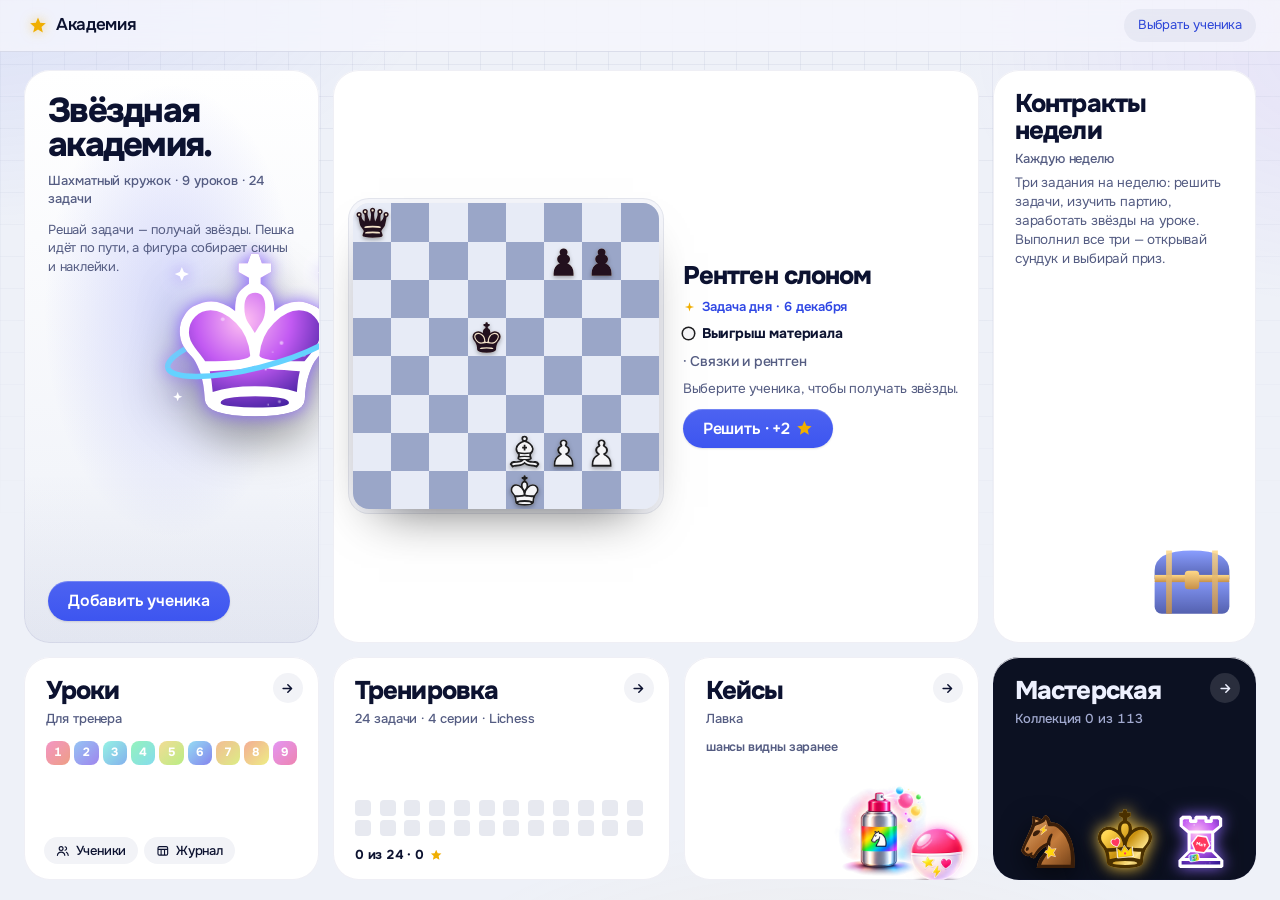
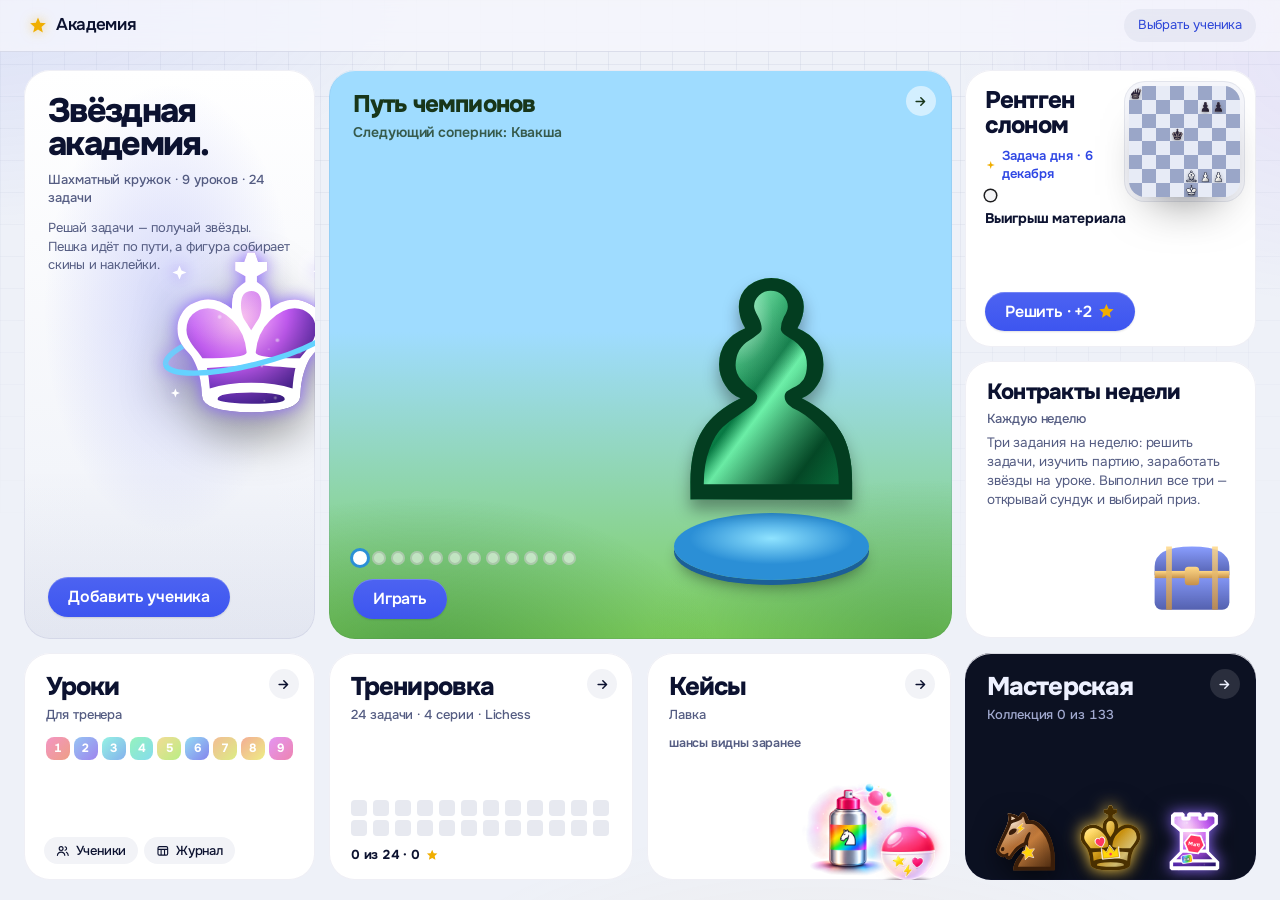
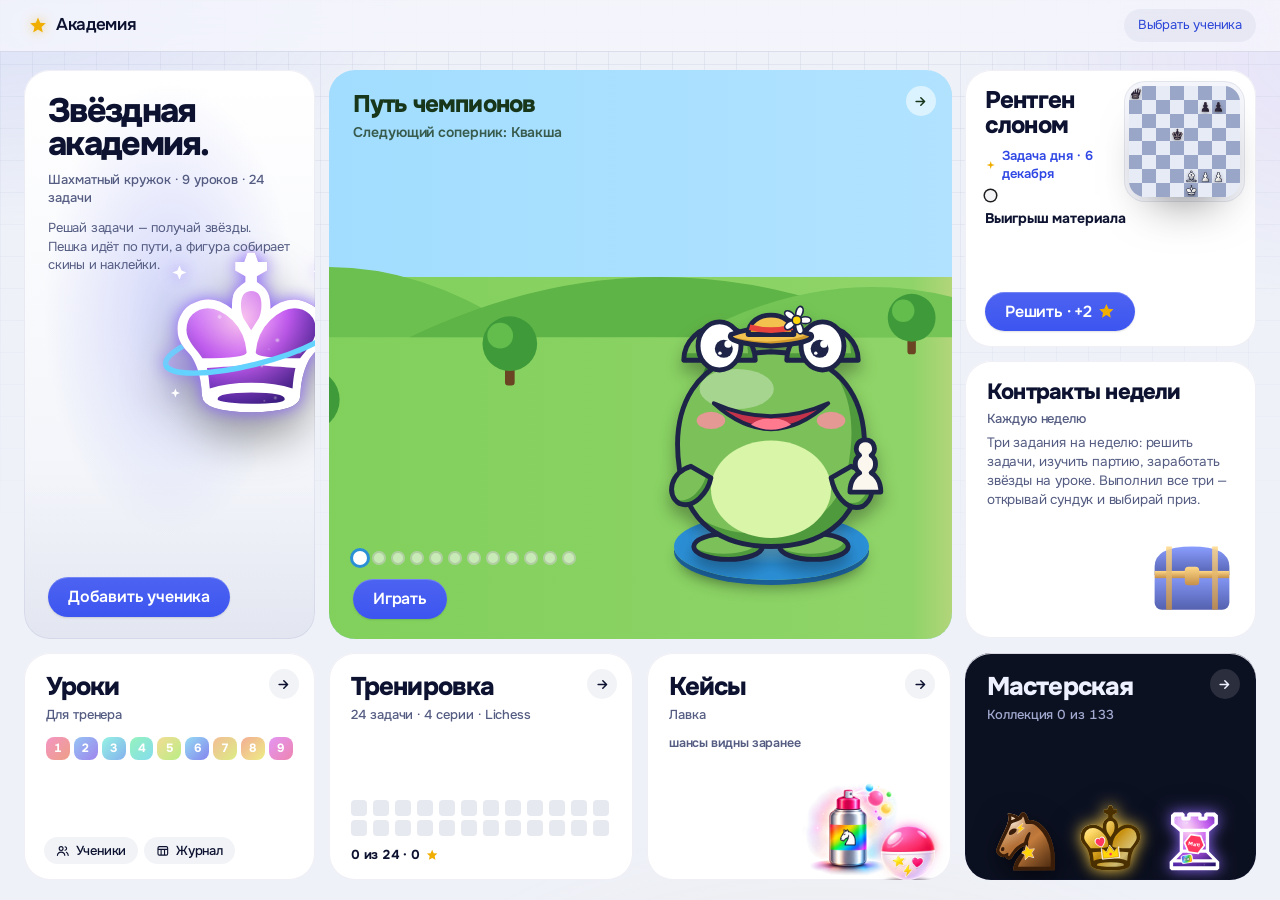
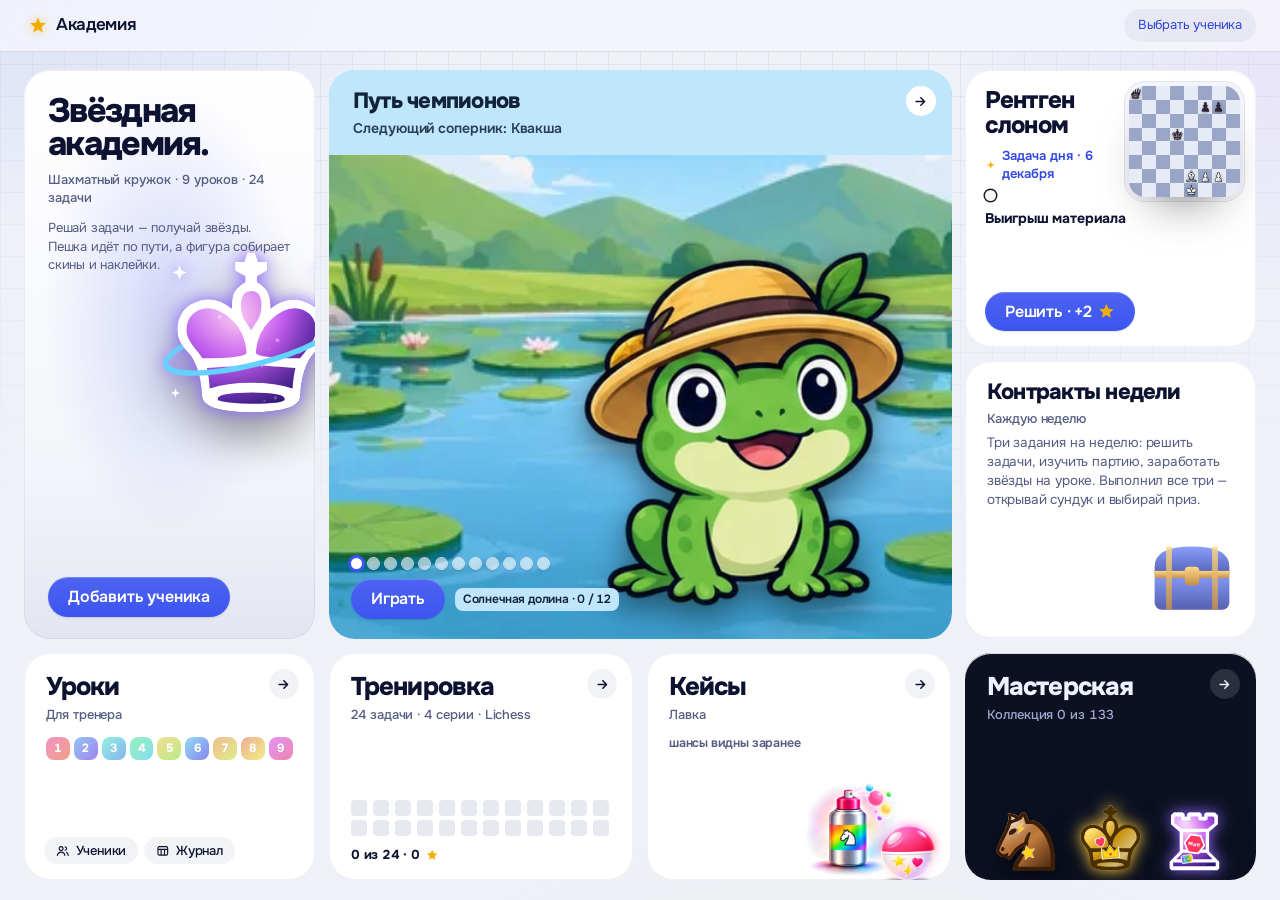
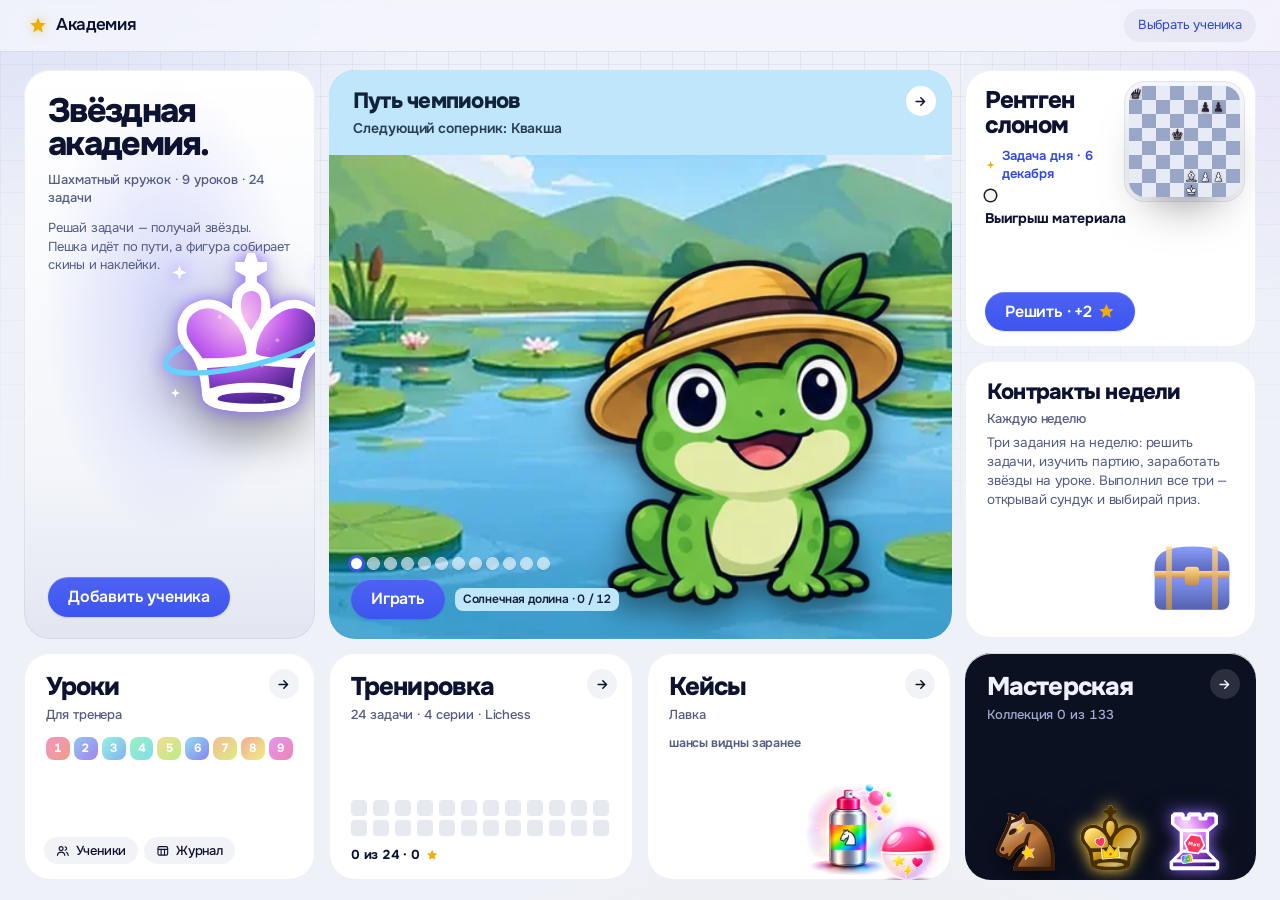
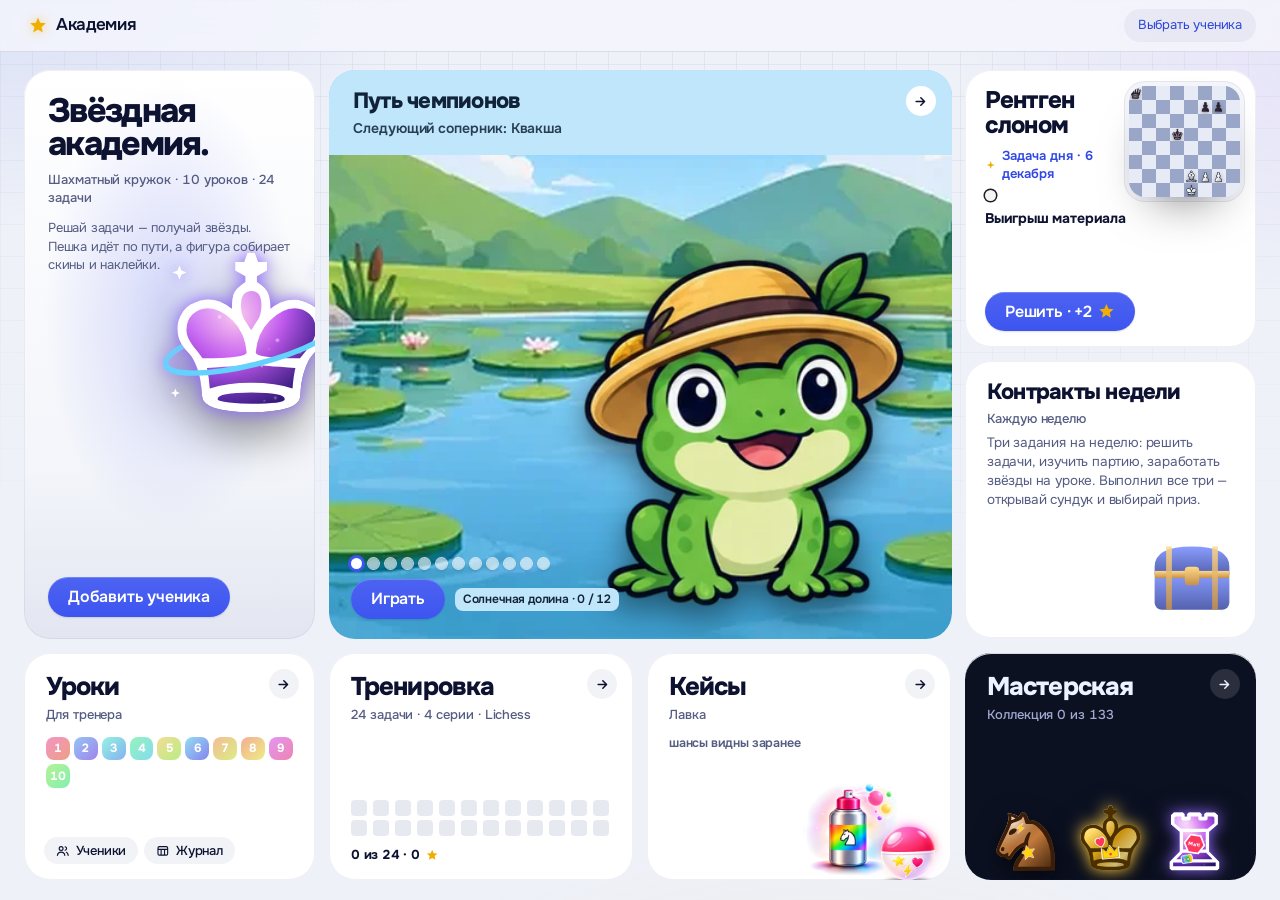
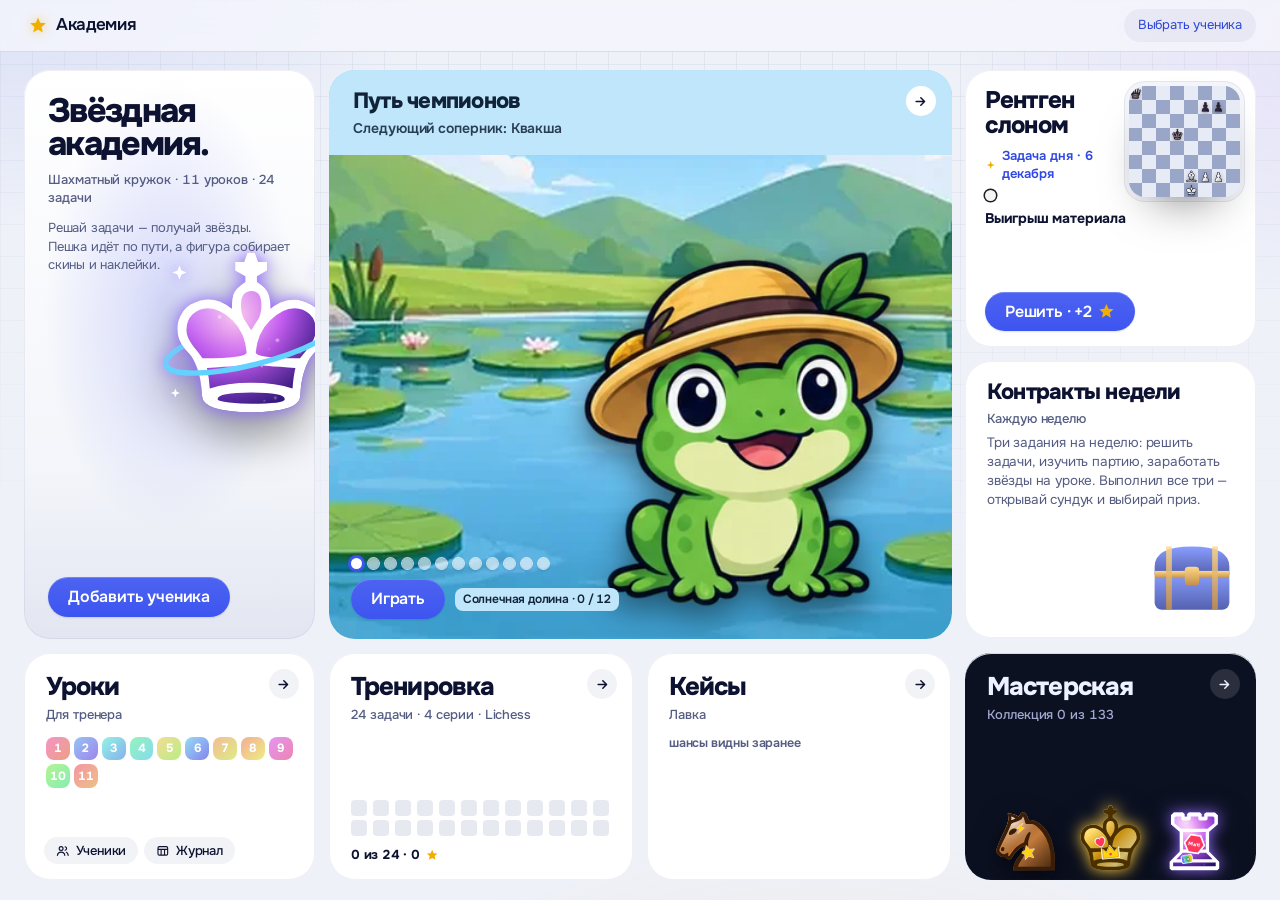
